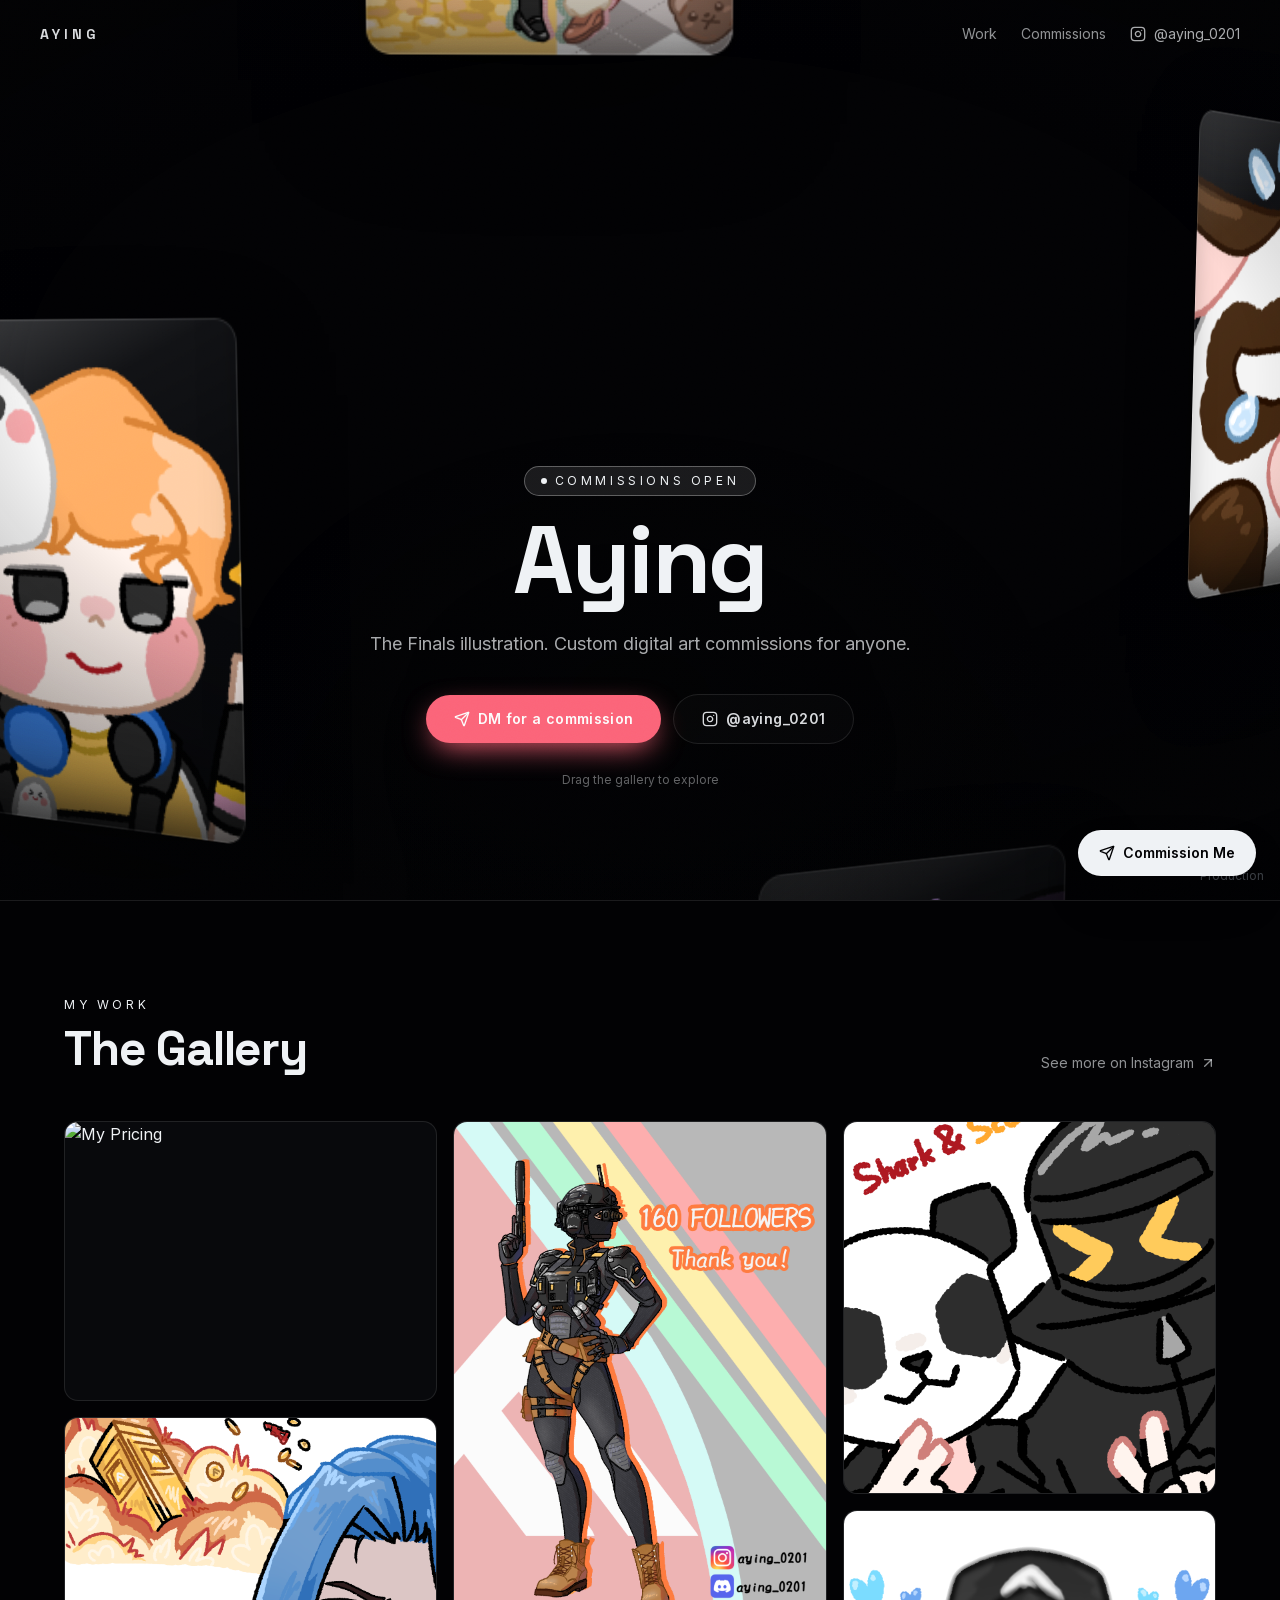
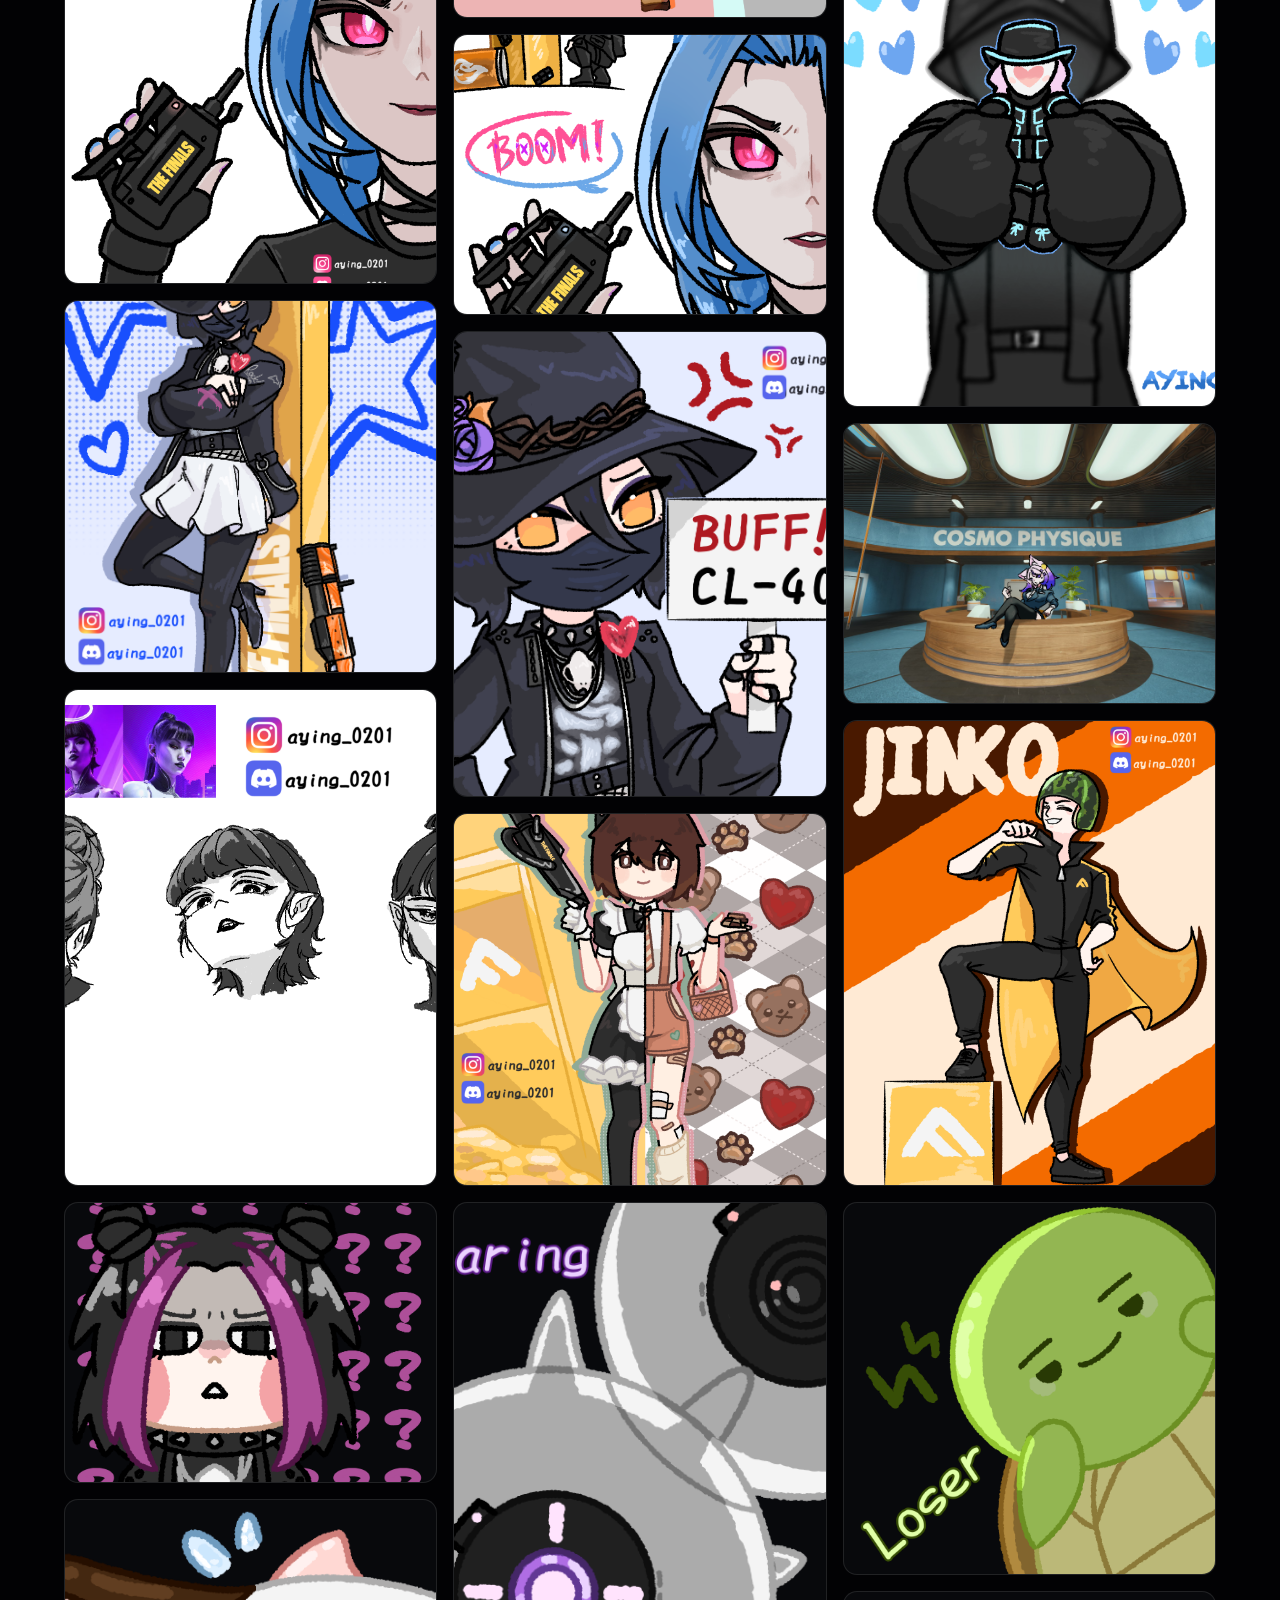
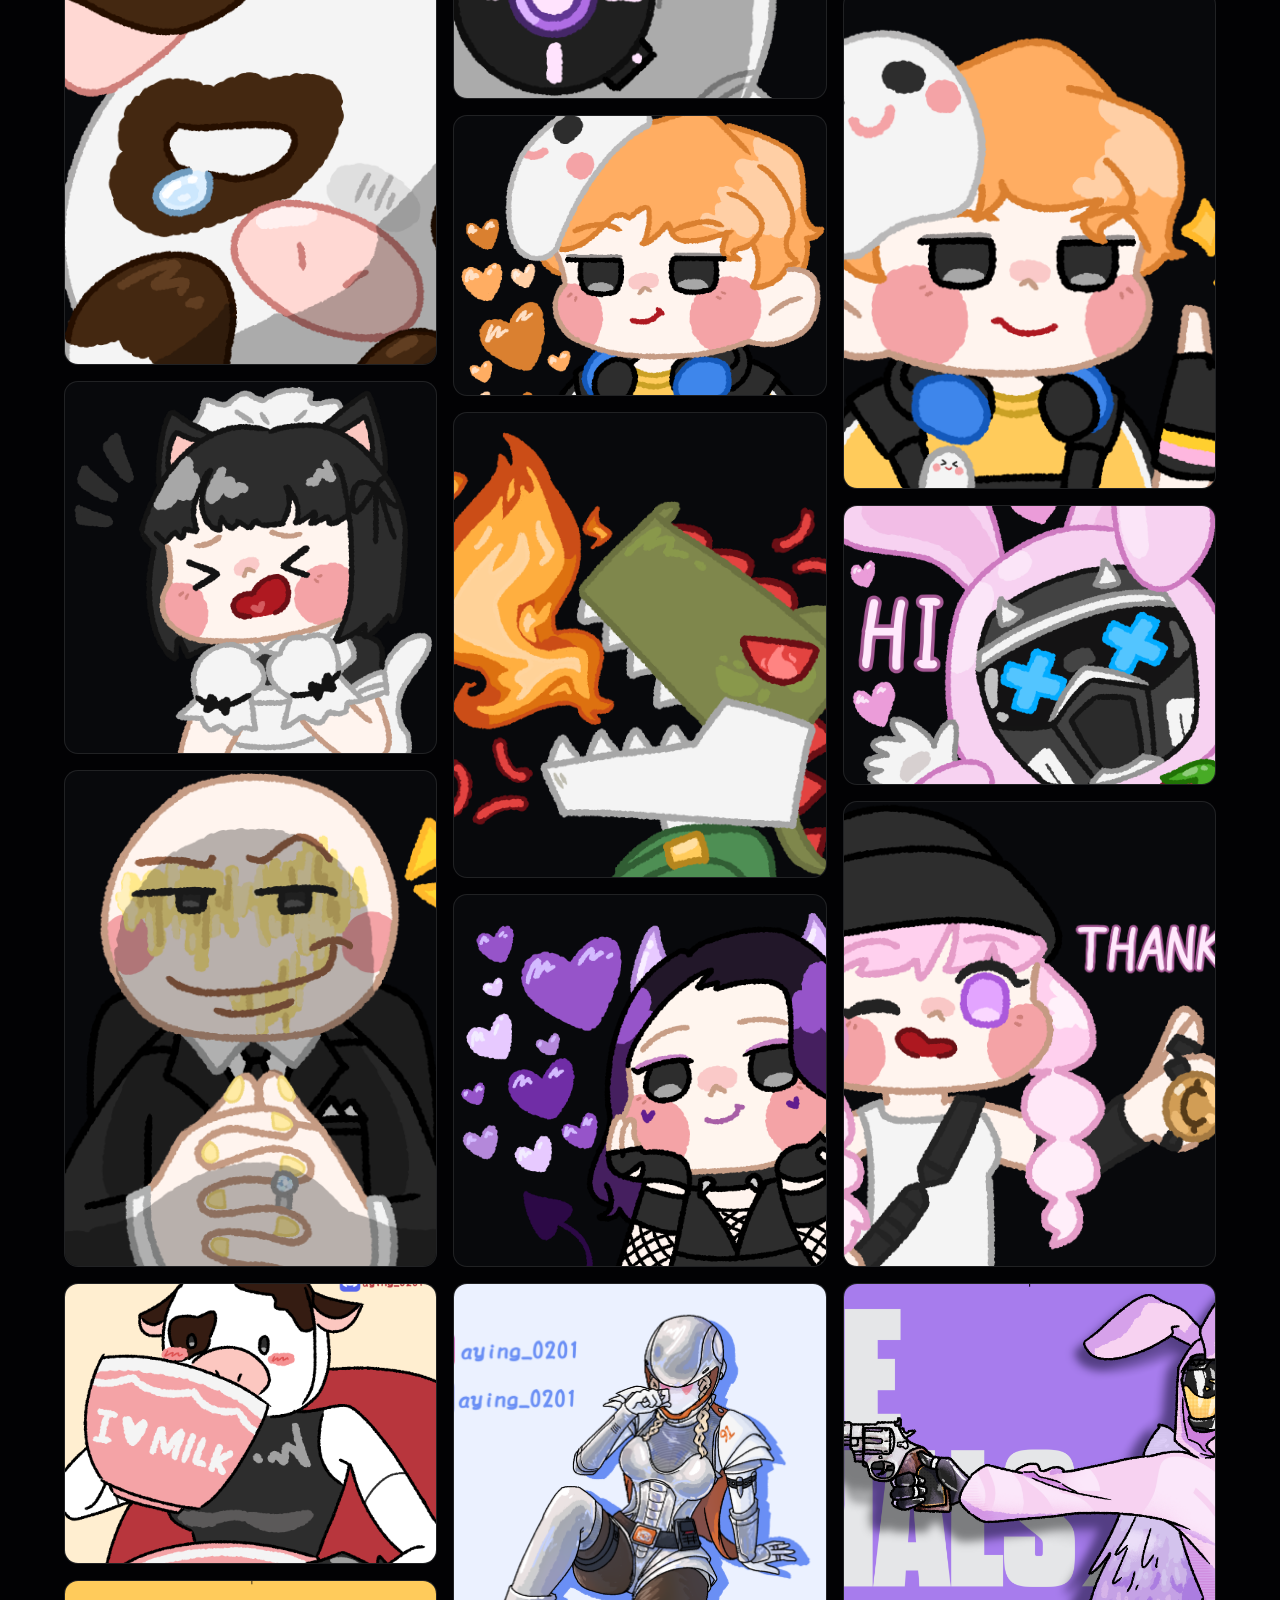
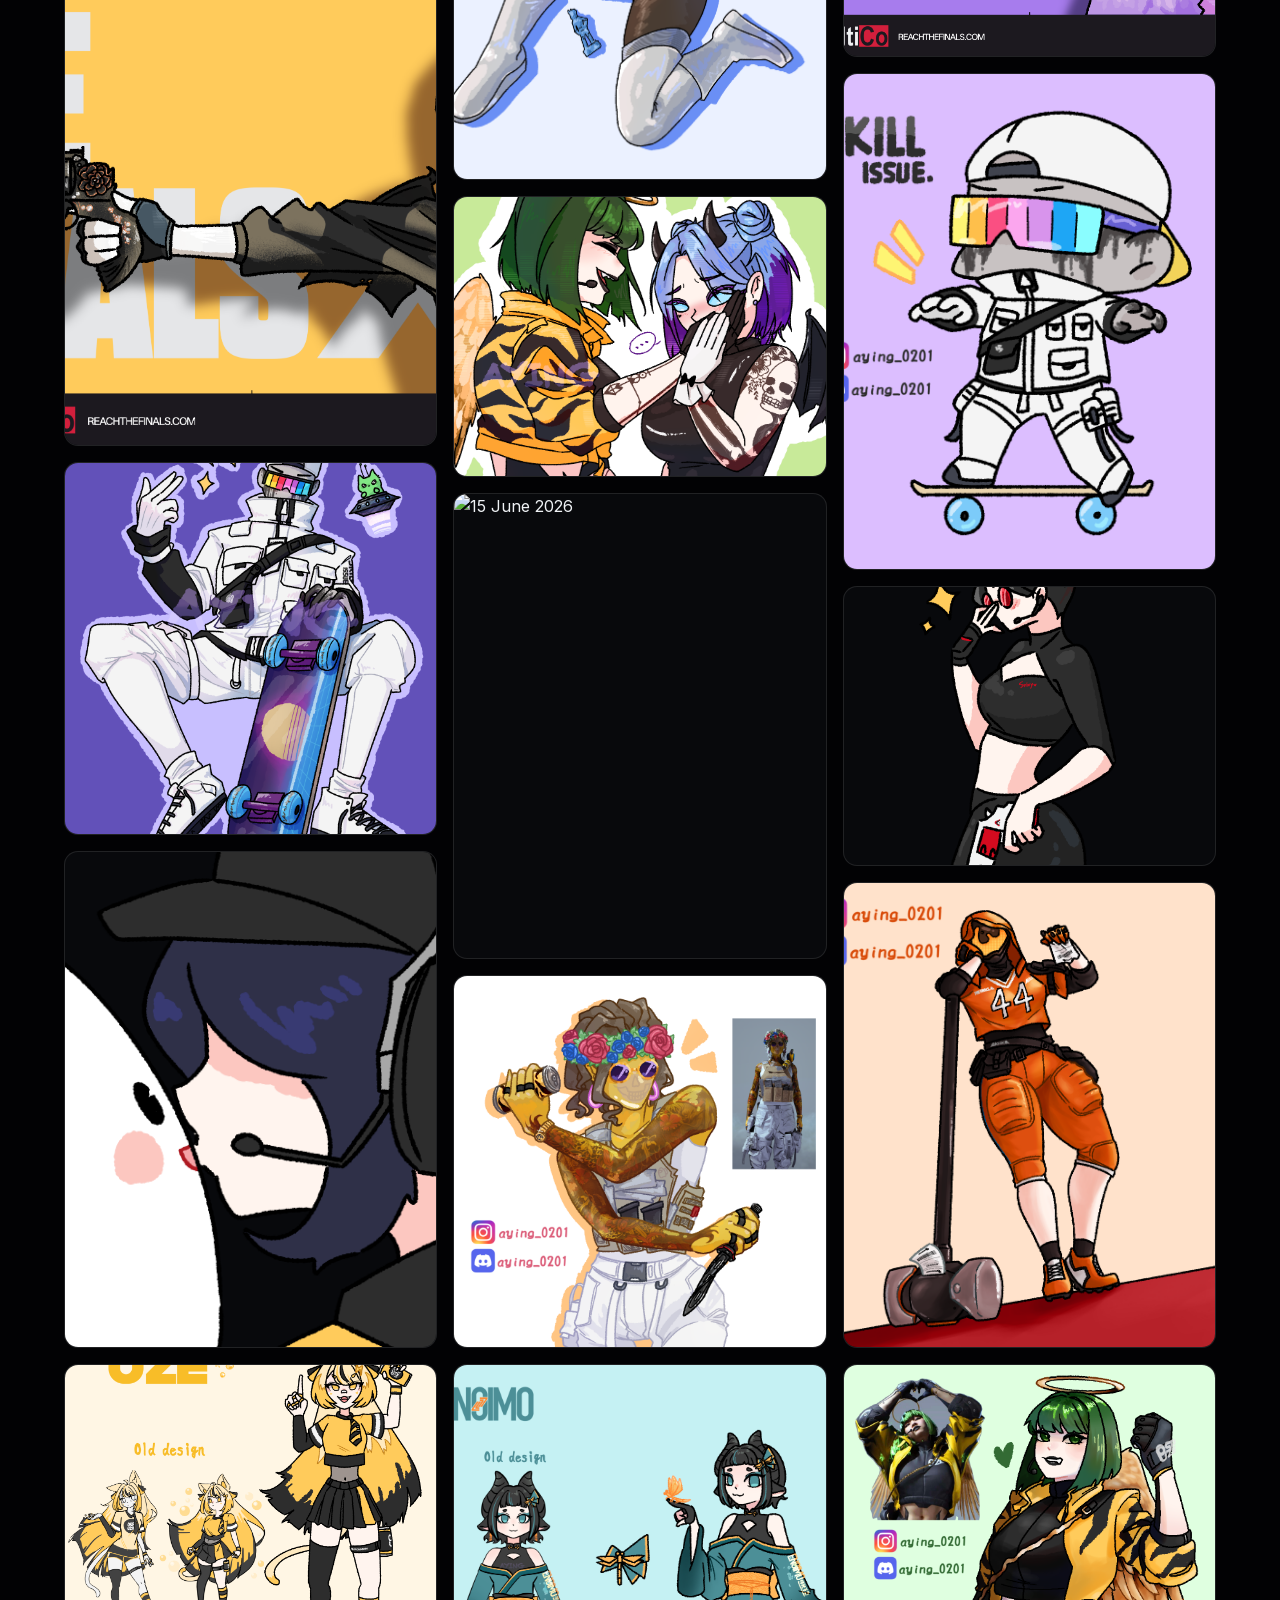
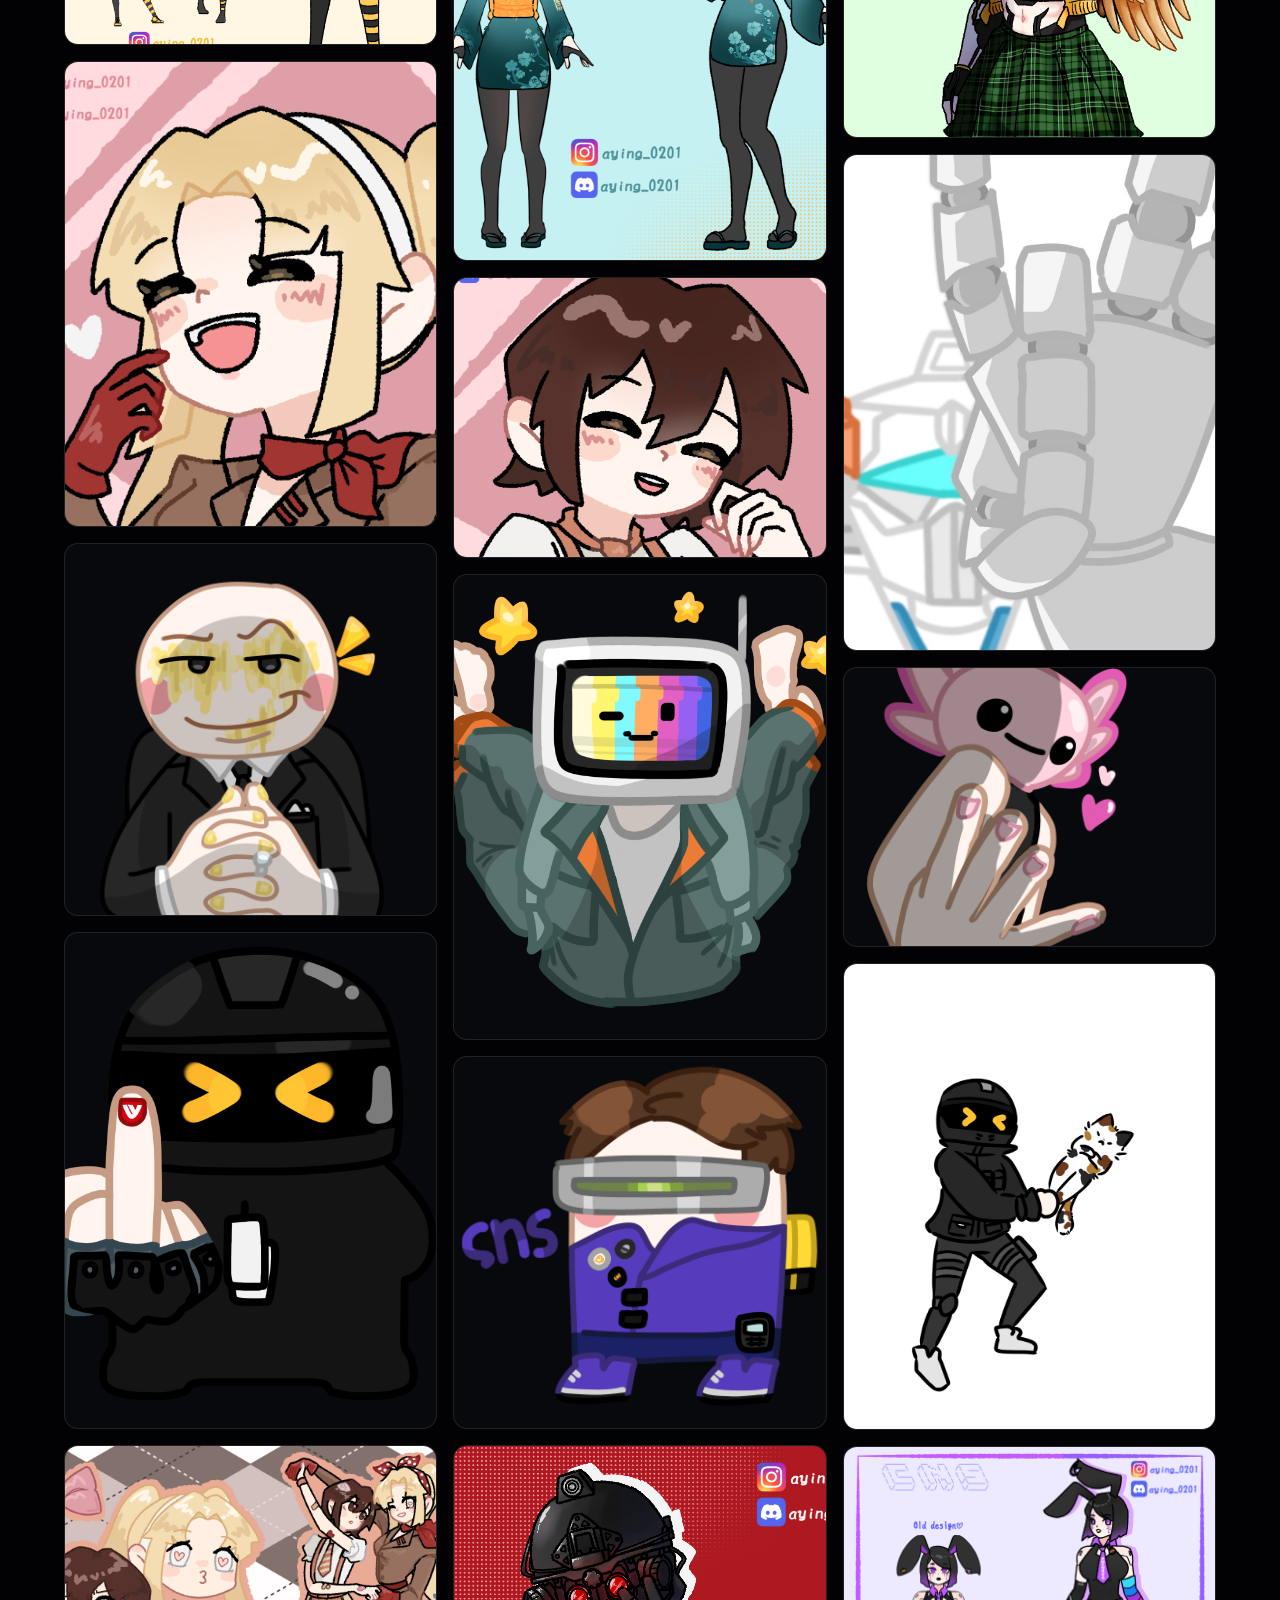
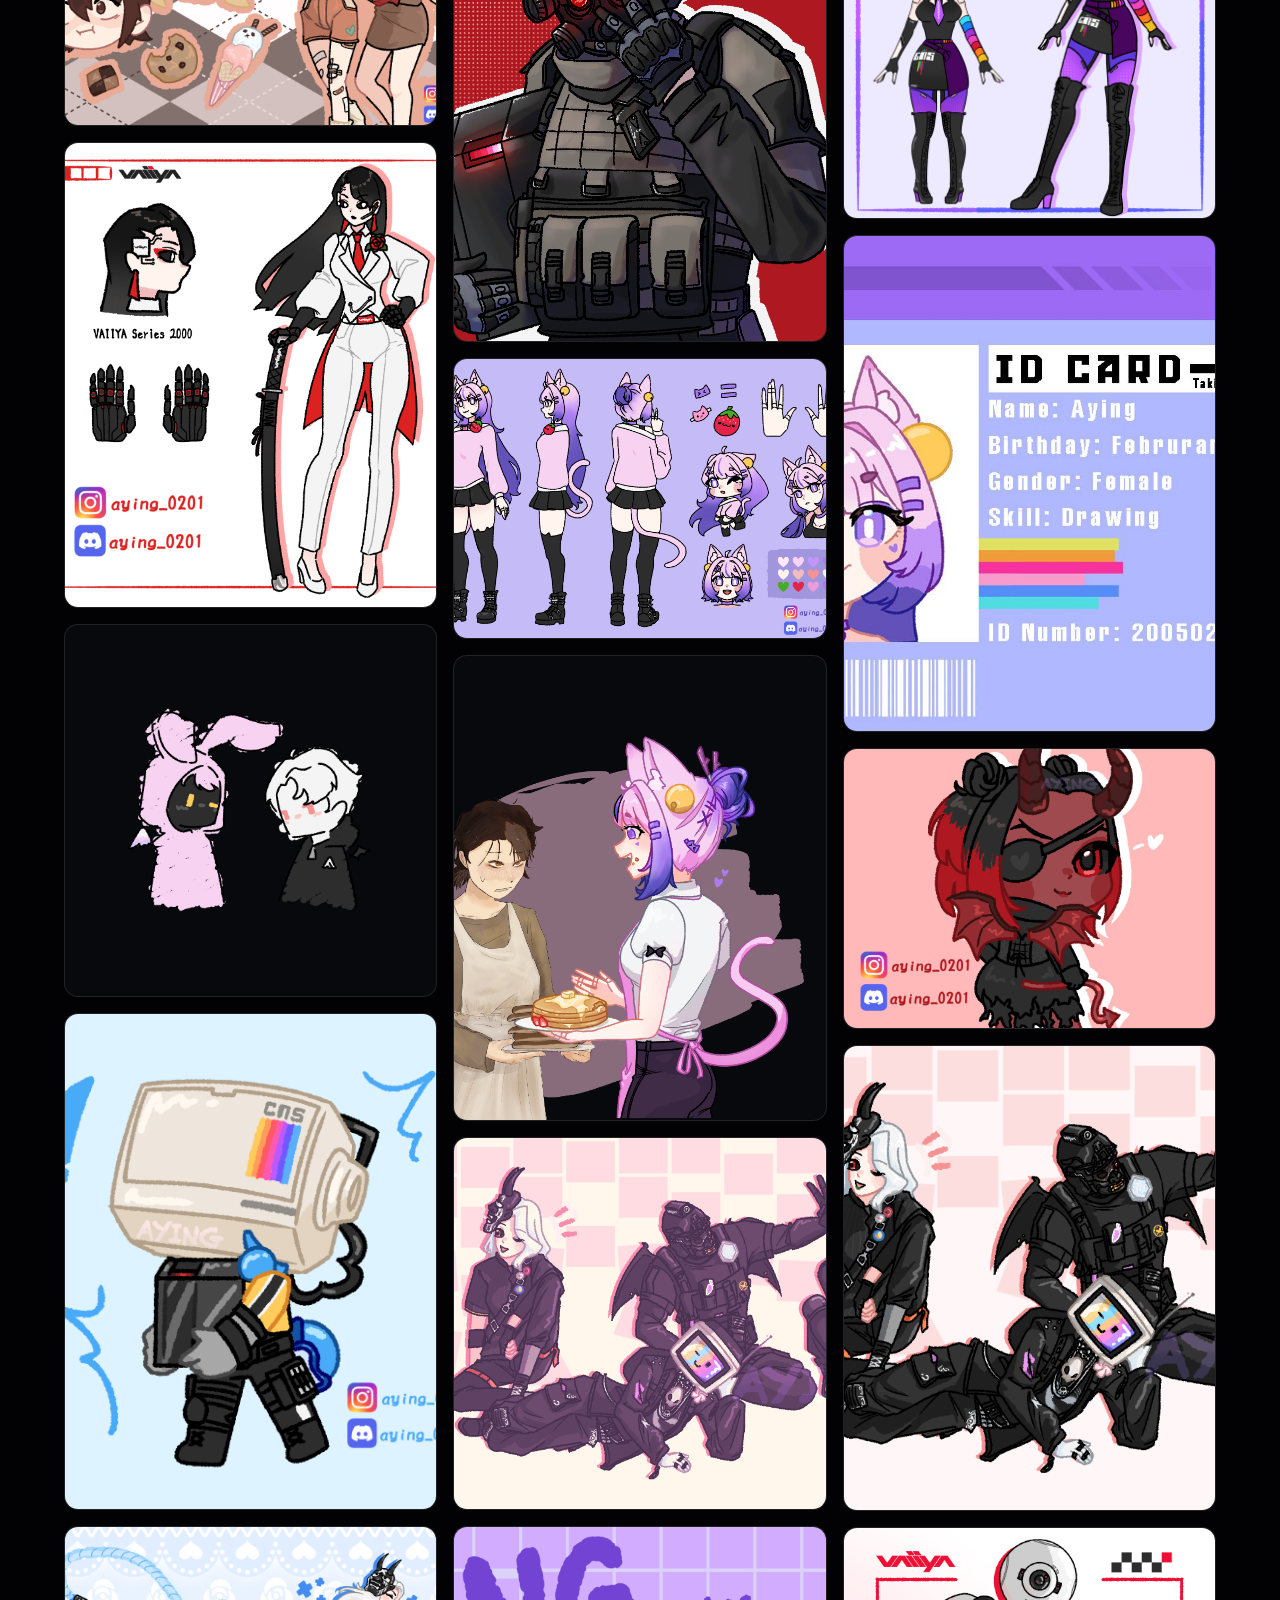
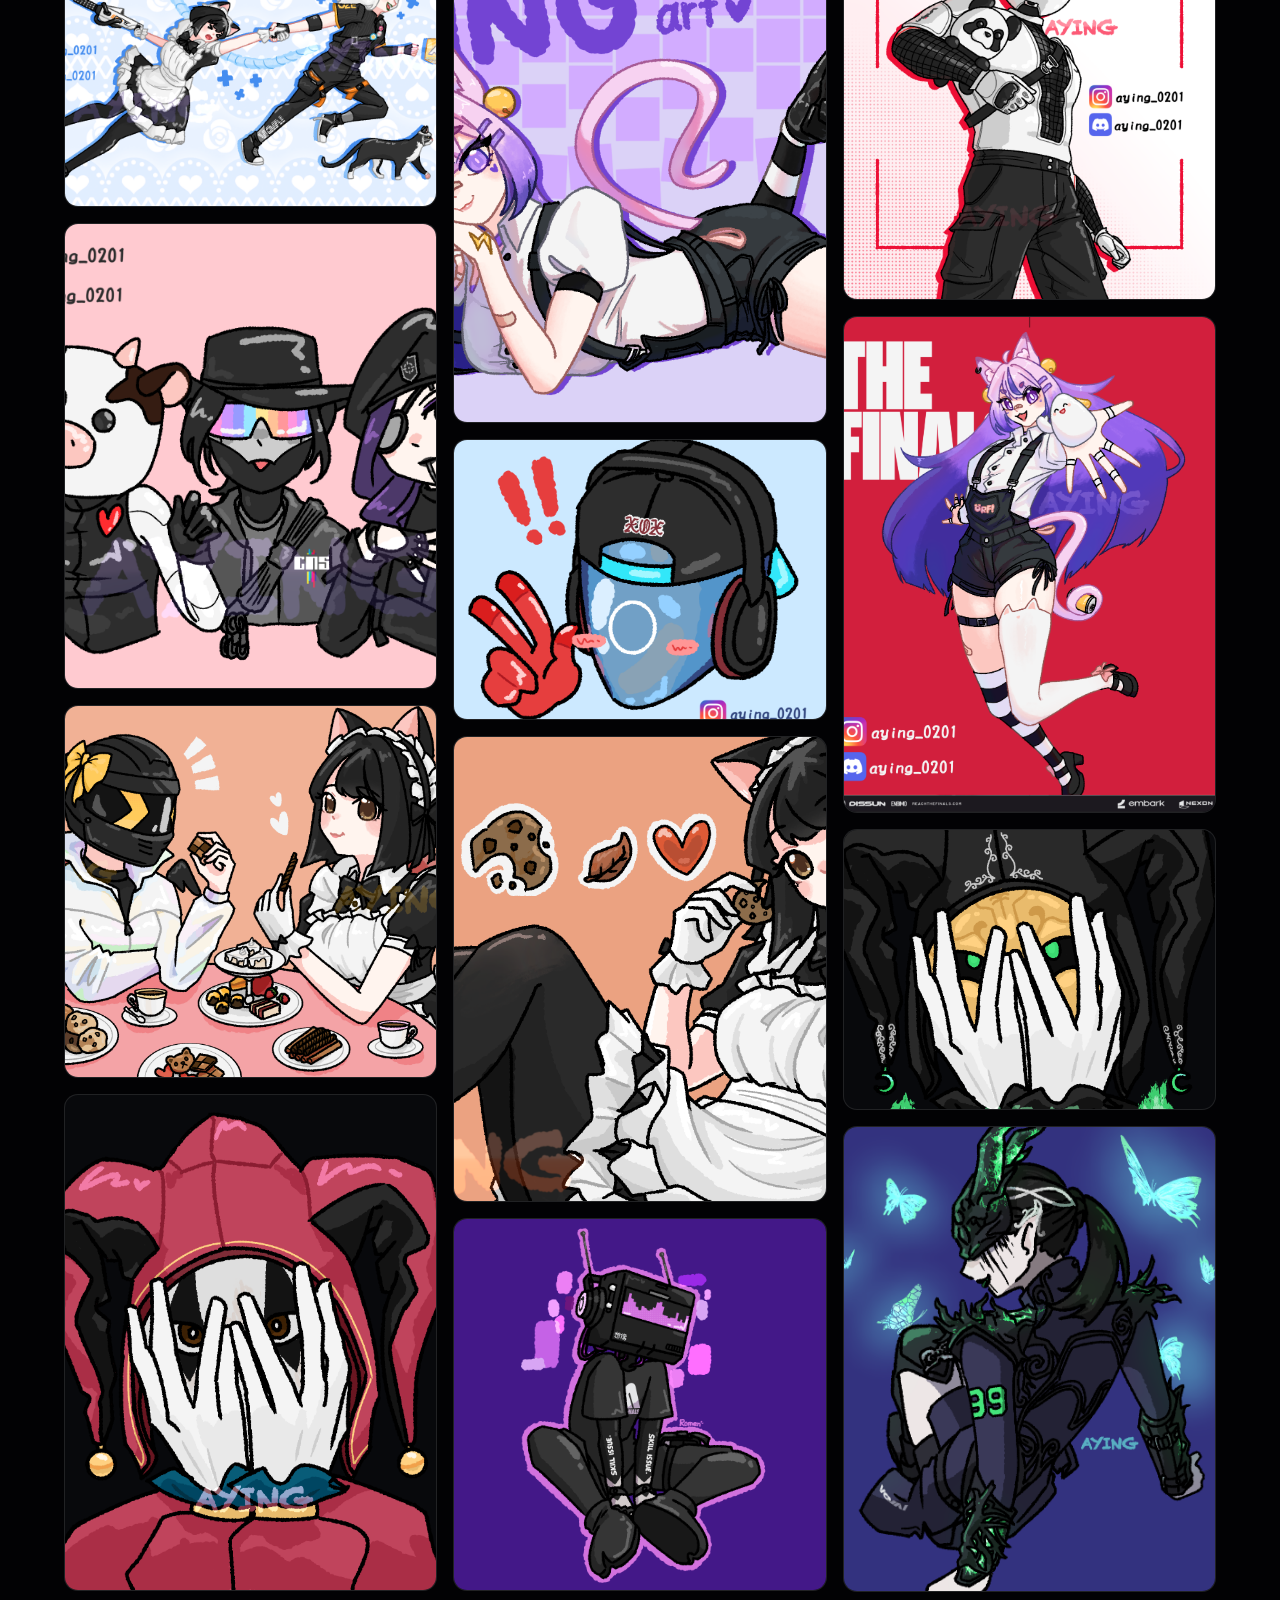
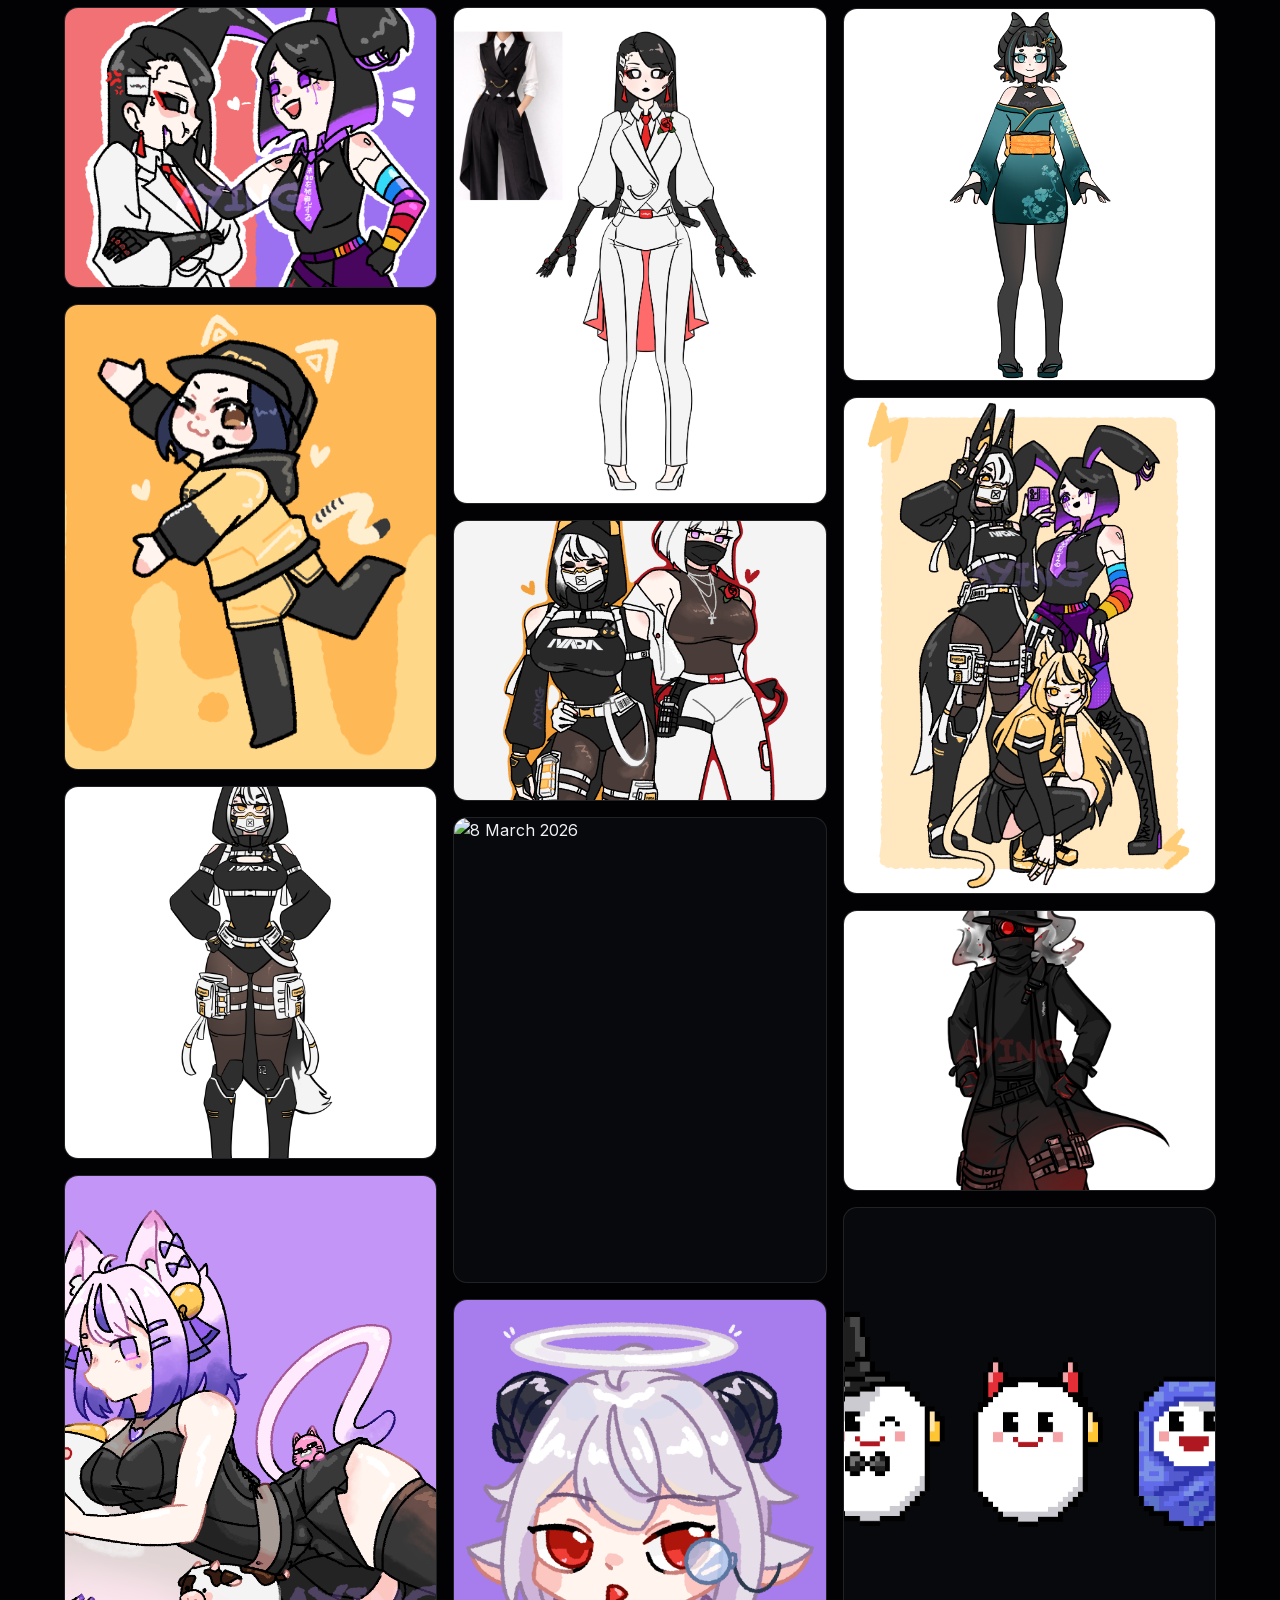
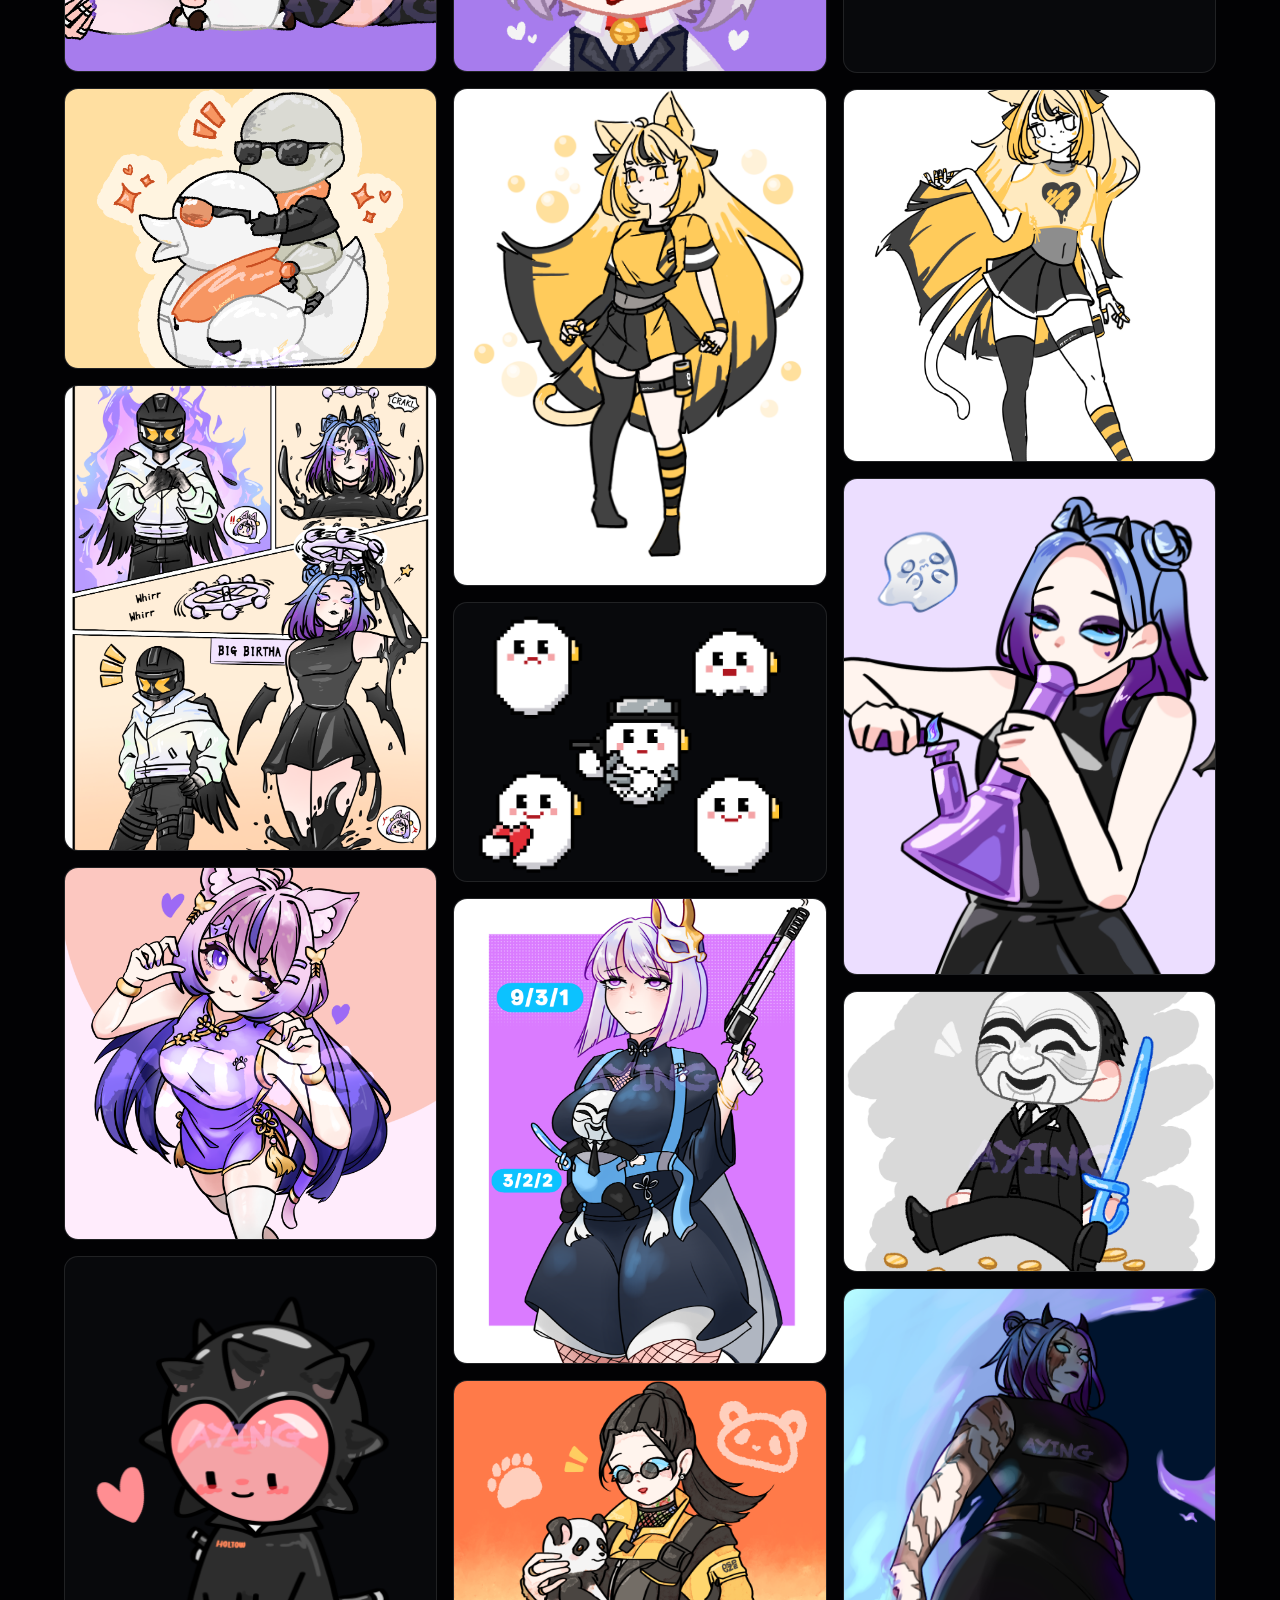
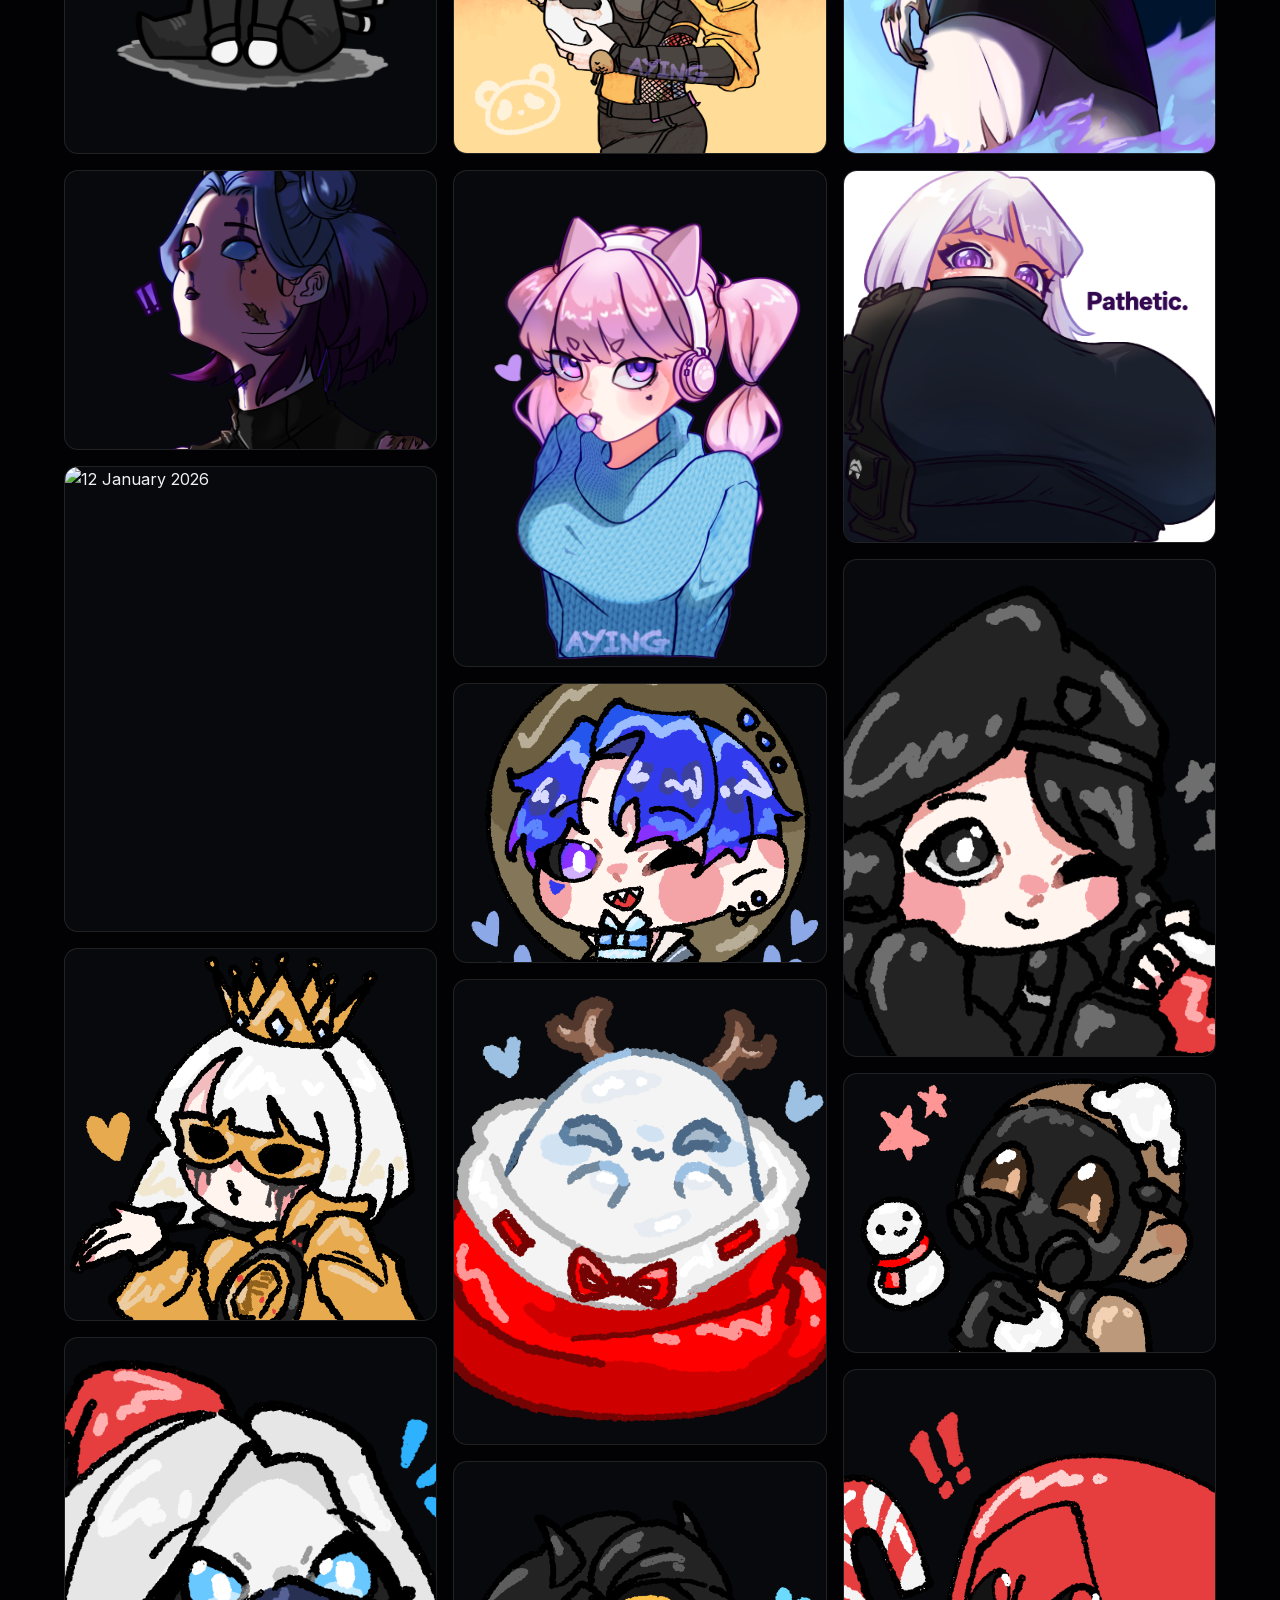
==== index.html @ 41339e3e "removed some art" ====
<!DOCTYPE html><html lang="en" class="dark bg-background space_grotesk_d2a1ec3b-module__cnUgTW__variable inter_c6e48ee1-module__JRO3KW__variable"><head><meta charSet="utf-8"/><meta name="viewport" content="width=device-width, initial-scale=1"/><link rel="preload" href="/_next/static/media/0c89a48fa5027cee-s.p.2cyn07wtgehh0.woff2" as="font" crossorigin="" type="font/woff2"/><link rel="preload" href="/_next/static/media/83afe278b6a6bb3c-s.p.2bn3s6zvc0dyp.woff2" as="font" crossorigin="" type="font/woff2"/><link rel="preload" as="image" href="/art/public/images/discord-art-157.png"/><link rel="preload" as="image" href="/art/public/images/discord-art-156.png"/><link rel="preload" as="image" href="/art/public/images/discord-art-155.png"/><link rel="preload" as="image" href="/art/public/images/discord-art-154.png"/><link rel="preload" as="image" href="/art/public/images/discord-art-153.png"/><link rel="preload" as="image" href="/art/public/images/discord-art-152.png"/><link rel="preload" as="image" href="/art/public/images/discord-art-151.png"/><link rel="preload" as="image" href="/art/public/images/discord-art-150.png"/><link rel="preload" as="image" href="/art/public/images/discord-art-148.png"/><link rel="preload" as="image" href="/art/public/images/discord-art-147.png"/><link rel="stylesheet" href="/_next/static/chunks/3tmy_asxr41d1.css" data-precedence="next"/><link rel="preload" as="script" fetchPriority="low" href="/_next/static/chunks/3l04zcqx63h3y.js"/><script src="/_next/static/chunks/2ok_fay6l9q1p.js" async=""></script><script src="/_next/static/chunks/08ttfj81-47mu.js" async=""></script><script src="/_next/static/chunks/turbopack-33vp347x__vaf.js" async=""></script><script src="/_next/static/chunks/3fntmmi971322.js" async="" crossorigin=""></script><script src="/_next/static/chunks/3q3k34z4ysx5a.js" async="" crossorigin=""></script><link rel="preload" as="image" href="/art/public/images/discord-art-146.png"/><link rel="preload" as="image" href="/art/public/images/discord-art-145.png"/><link rel="preload" as="image" href="/art/public/images/discord-art-144.png"/><link rel="preload" as="image" href="/art/public/images/discord-art-143.png"/><link rel="preload" as="image" href="/art/public/images/discord-art-142.png"/><link rel="preload" as="image" href="/art/public/images/discord-art-141.png"/><link rel="preload" as="image" href="/art/public/images/discord-art-140.png"/><link rel="preload" as="image" href="/art/public/images/discord-art-139.png"/><link rel="preload" as="image" href="/art/public/images/discord-art-138.png"/><link rel="preload" as="image" href="/art/public/images/discord-art-137.png"/><link rel="preload" as="image" href="/art/public/images/discord-art-136.png"/><link rel="preload" as="image" href="/art/public/images/discord-art-135.png"/><link rel="preload" as="image" href="/art/public/images/discord-art-134.png"/><link rel="preload" as="image" href="/art/public/images/discord-art-133.png"/><link rel="preload" as="image" href="/art/public/images/discord-art-131.png"/><link rel="preload" as="image" href="/art/public/images/discord-art-129.png"/><link rel="preload" as="image" href="/art/public/images/discord-art-128.png"/><link rel="preload" as="image" href="/art/public/images/discord-art-126.png"/><link rel="preload" as="image" href="/art/public/images/discord-art-125.png"/><link rel="preload" as="image" href="/art/public/images/discord-art-124.png"/><link rel="preload" as="image" href="/art/public/images/discord-art-082.png"/><link rel="preload" as="image" href="/art/public/images/discord-art-120.png"/><link rel="preload" as="image" href="/art/public/images/discord-art-117.png"/><link rel="preload" as="image" href="/art/public/images/discord-art-114.png"/><link rel="preload" as="image" href="/art/public/images/discord-art-111.png"/><link rel="preload" as="image" href="/art/public/images/discord-art-108.png"/><link rel="preload" as="image" href="/art/public/images/discord-art-104.png"/><link rel="preload" as="image" href="/art/public/images/discord-art-100.png"/><link rel="preload" as="image" href="/art/public/images/discord-art-097.png"/><link rel="preload" as="image" href="/art/public/images/discord-art-091.png"/><link rel="preload" as="image" href="/art/public/images/discord-art-088.png"/><link rel="preload" as="image" href="/art/public/images/discord-art-085.png"/><link rel="preload" as="image" href="/art/public/images/discord-art-081.png"/><link rel="preload" as="image" href="/art/public/images/discord-art-078.png"/><link rel="preload" as="image" href="/art/public/images/discord-art-075.png"/><link rel="preload" as="image" href="/art/public/images/discord-art-071.png"/><link rel="preload" as="image" href="/art/public/images/discord-art-068.png"/><link rel="preload" as="image" href="/art/public/images/discord-art-064.png"/><link rel="preload" as="image" href="/art/public/images/discord-art-061.png"/><link rel="preload" as="image" href="/art/public/images/discord-art-057.png"/><link rel="preload" as="image" href="/art/public/images/discord-art-054.png"/><link rel="preload" as="image" href="/art/public/images/discord-art-050.png"/><link rel="preload" as="image" href="/art/public/images/discord-art-046.png"/><link rel="preload" as="image" href="/art/public/images/discord-art-043.png"/><link rel="preload" as="image" href="/art/public/images/discord-art-040.png"/><link rel="preload" as="image" href="/art/public/images/discord-art-037.png"/><link rel="preload" as="image" href="/art/public/images/discord-art-034.png"/><link rel="preload" as="image" href="/art/public/images/discord-art-031.png"/><link rel="preload" as="image" href="/art/public/images/discord-art-028.png"/><link rel="preload" as="image" href="/art/public/images/discord-art-023.png"/><link rel="preload" as="image" href="/art/public/images/discord-art-019.png"/><link rel="preload" as="image" href="/art/public/images/discord-art-012.png"/><link rel="preload" as="image" href="/art/public/images/discord-art-008.png"/><link rel="preload" as="image" href="/art/public/images/discord-art-003.png"/><link rel="preload" as="image" href="/art/public/images/discord-art-123.png"/><link rel="preload" as="image" href="/art/public/images/discord-art-119.png"/><link rel="preload" as="image" href="/art/public/images/discord-art-116.png"/><link rel="preload" as="image" href="/art/public/images/discord-art-113.png"/><link rel="preload" as="image" href="/art/public/images/discord-art-110.png"/><link rel="preload" as="image" href="/art/public/images/discord-art-106.png"/><link rel="preload" as="image" href="/art/public/images/discord-art-103.png"/><link rel="preload" as="image" href="/art/public/images/discord-art-099.png"/><link rel="preload" as="image" href="/art/public/images/discord-art-094.png"/><link rel="preload" as="image" href="/art/public/images/discord-art-090.png"/><link rel="preload" as="image" href="/art/public/images/discord-art-087.png"/><link rel="preload" as="image" href="/art/public/images/discord-art-084.png"/><link rel="preload" as="image" href="/art/public/images/discord-art-080.png"/><link rel="preload" as="image" href="/art/public/images/discord-art-077.png"/><link rel="preload" as="image" href="/art/public/images/discord-art-074.png"/><link rel="preload" as="image" href="/art/public/images/discord-art-070.png"/><link rel="preload" as="image" href="/art/public/images/discord-art-066.png"/><link rel="preload" as="image" href="/art/public/images/discord-art-063.png"/><link rel="preload" as="image" href="/art/public/images/discord-art-060.png"/><link rel="preload" as="image" href="/art/public/images/discord-art-056.png"/><link rel="preload" as="image" href="/art/public/images/discord-art-053.png"/><link rel="preload" as="image" href="/art/public/images/discord-art-048.png"/><link rel="preload" as="image" href="/art/public/images/discord-art-045.png"/><link rel="preload" as="image" href="/art/public/images/discord-art-042.png"/><link rel="preload" as="image" href="/art/public/images/discord-art-039.png"/><link rel="preload" as="image" href="/art/public/images/discord-art-036.png"/><link rel="preload" as="image" href="/art/public/images/discord-art-033.png"/><link rel="preload" as="image" href="/art/public/images/discord-art-030.png"/><link rel="preload" as="image" href="/art/public/images/discord-art-025.png"/><link rel="preload" as="image" href="/art/public/images/discord-art-021.png"/><link rel="preload" as="image" href="/art/public/images/discord-art-014.png"/><link rel="preload" as="image" href="/art/public/images/discord-art-010.png"/><link rel="preload" as="image" href="/art/public/images/discord-art-005.png"/><link rel="preload" as="image" href="/art/public/images/discord-art-002.png"/><link rel="preload" as="image" href="/art/public/images/discord-art-121.png"/><link rel="preload" as="image" href="/art/public/images/discord-art-118.png"/><link rel="preload" as="image" href="/art/public/images/discord-art-115.png"/><link rel="preload" as="image" href="/art/public/images/discord-art-112.png"/><link rel="preload" as="image" href="/art/public/images/discord-art-109.png"/><link rel="preload" as="image" href="/art/public/images/discord-art-105.png"/><link rel="preload" as="image" href="/art/public/images/discord-art-101.png"/><link rel="preload" as="image" href="/art/public/images/discord-art-098.jpg"/><link rel="preload" as="image" href="/art/public/images/discord-art-092.png"/><link rel="preload" as="image" href="/art/public/images/discord-art-089.png"/><link rel="preload" as="image" href="/art/public/images/discord-art-086.png"/><link rel="preload" as="image" href="/art/public/images/discord-art-083.png"/><link rel="preload" as="image" href="/art/public/images/discord-art-079.png"/><link rel="preload" as="image" href="/art/public/images/discord-art-076.png"/><link rel="preload" as="image" href="/art/public/images/discord-art-072.png"/><link rel="preload" as="image" href="/art/public/images/discord-art-069.png"/><link rel="preload" as="image" href="/art/public/images/discord-art-065.png"/><link rel="preload" as="image" href="/art/public/images/discord-art-062.png"/><link rel="preload" as="image" href="/art/public/images/discord-art-059.png"/><link rel="preload" as="image" href="/art/public/images/discord-art-055.png"/><link rel="preload" as="image" href="/art/public/images/discord-art-051.png"/><link rel="preload" as="image" href="/art/public/images/discord-art-047.png"/><link rel="preload" as="image" href="/art/public/images/discord-art-044.png"/><link rel="preload" as="image" href="/art/public/images/discord-art-041.png"/><link rel="preload" as="image" href="/art/public/images/discord-art-038.png"/><link rel="preload" as="image" href="/art/public/images/discord-art-035.png"/><link rel="preload" as="image" href="/art/public/images/discord-art-032.png"/><link rel="preload" as="image" href="/art/public/images/discord-art-029.png"/><link rel="preload" as="image" href="/art/public/images/discord-art-024.png"/><link rel="preload" as="image" href="/art/public/images/discord-art-020.png"/><link rel="preload" as="image" href="/art/public/images/discord-art-013.png"/><link rel="preload" as="image" href="/art/public/images/discord-art-009.png"/><link rel="preload" as="image" href="/art/public/images/discord-art-004.png"/><link rel="preload" as="image" href="/art/public/images/discord-art-001.png"/><meta name="theme-color" content="#050507"/><meta name="color-scheme" content="dark"/><title>Aying — The Finals Illustration</title><meta name="description" content="Aying: The Finals illustration. Custom digital art commissions for anyone. Commissions open — DM on Instagram."/><meta name="next-size-adjust" content=""/><script src="/_next/static/chunks/0cz1d0mv5g_q7.js" noModule=""></script></head><body class="font-sans antialiased"><div hidden=""><!--$--><!--/$--></div><main class="relative min-h-dvh bg-background text-foreground"><section class="grain relative flex min-h-dvh flex-col overflow-hidden"><div class="helix-scene helix-fade-in absolute inset-0 cursor-grab touch-none select-none active:cursor-grabbing" aria-hidden="true"><div class="helix-camera"><div class="helix-stage"><div class="helix-card"><img src="/art/public/images/discord-art-157.png" alt="" class="h-full w-full object-cover" draggable="false"/><span class="helix-card-sheen" aria-hidden="true"></span></div><div class="helix-card"><img src="/art/public/images/discord-art-156.png" alt="" class="h-full w-full object-cover" draggable="false"/><span class="helix-card-sheen" aria-hidden="true"></span></div><div class="helix-card"><img src="/art/public/images/discord-art-155.png" alt="" class="h-full w-full object-cover" draggable="false"/><span class="helix-card-sheen" aria-hidden="true"></span></div><div class="helix-card"><img src="/art/public/images/discord-art-154.png" alt="" class="h-full w-full object-cover" draggable="false"/><span class="helix-card-sheen" aria-hidden="true"></span></div><div class="helix-card"><img src="/art/public/images/discord-art-153.png" alt="" class="h-full w-full object-cover" draggable="false"/><span class="helix-card-sheen" aria-hidden="true"></span></div><div class="helix-card"><img src="/art/public/images/discord-art-152.png" alt="" class="h-full w-full object-cover" draggable="false"/><span class="helix-card-sheen" aria-hidden="true"></span></div><div class="helix-card"><img src="/art/public/images/discord-art-151.png" alt="" class="h-full w-full object-cover" draggable="false"/><span class="helix-card-sheen" aria-hidden="true"></span></div><div class="helix-card"><img src="/art/public/images/discord-art-150.png" alt="" class="h-full w-full object-cover" draggable="false"/><span class="helix-card-sheen" aria-hidden="true"></span></div><div class="helix-card"><img src="/art/public/images/discord-art-148.png" alt="" class="h-full w-full object-cover" draggable="false"/><span class="helix-card-sheen" aria-hidden="true"></span></div><div class="helix-card"><img src="/art/public/images/discord-art-147.png" alt="" class="h-full w-full object-cover" draggable="false"/><span class="helix-card-sheen" aria-hidden="true"></span></div><div class="helix-card"><img src="/art/public/images/discord-art-146.png" alt="" class="h-full w-full object-cover" draggable="false"/><span class="helix-card-sheen" aria-hidden="true"></span></div><div class="helix-card"><img src="/art/public/images/discord-art-145.png" alt="" class="h-full w-full object-cover" draggable="false"/><span class="helix-card-sheen" aria-hidden="true"></span></div><div class="helix-card"><img src="/art/public/images/discord-art-144.png" alt="" class="h-full w-full object-cover" draggable="false"/><span class="helix-card-sheen" aria-hidden="true"></span></div><div class="helix-card"><img src="/art/public/images/discord-art-143.png" alt="" class="h-full w-full object-cover" draggable="false"/><span class="helix-card-sheen" aria-hidden="true"></span></div><div class="helix-card"><img src="/art/public/images/discord-art-142.png" alt="" class="h-full w-full object-cover" draggable="false"/><span class="helix-card-sheen" aria-hidden="true"></span></div><div class="helix-card"><img src="/art/public/images/discord-art-141.png" alt="" class="h-full w-full object-cover" draggable="false"/><span class="helix-card-sheen" aria-hidden="true"></span></div><div class="helix-card"><img src="/art/public/images/discord-art-140.png" alt="" class="h-full w-full object-cover" draggable="false"/><span class="helix-card-sheen" aria-hidden="true"></span></div><div class="helix-card"><img src="/art/public/images/discord-art-139.png" alt="" class="h-full w-full object-cover" draggable="false"/><span class="helix-card-sheen" aria-hidden="true"></span></div><div class="helix-card"><img src="/art/public/images/discord-art-138.png" alt="" class="h-full w-full object-cover" draggable="false"/><span class="helix-card-sheen" aria-hidden="true"></span></div><div class="helix-card"><img src="/art/public/images/discord-art-137.png" alt="" class="h-full w-full object-cover" draggable="false"/><span class="helix-card-sheen" aria-hidden="true"></span></div><div class="helix-card"><img src="/art/public/images/discord-art-136.png" alt="" class="h-full w-full object-cover" draggable="false"/><span class="helix-card-sheen" aria-hidden="true"></span></div><div class="helix-card"><img src="/art/public/images/discord-art-135.png" alt="" class="h-full w-full object-cover" draggable="false"/><span class="helix-card-sheen" aria-hidden="true"></span></div><div class="helix-card"><img src="/art/public/images/discord-art-134.png" alt="" class="h-full w-full object-cover" draggable="false"/><span class="helix-card-sheen" aria-hidden="true"></span></div><div class="helix-card"><img src="/art/public/images/discord-art-133.png" alt="" class="h-full w-full object-cover" draggable="false"/><span class="helix-card-sheen" aria-hidden="true"></span></div><div class="helix-card"><img src="/art/public/images/discord-art-131.png" alt="" class="h-full w-full object-cover" draggable="false"/><span class="helix-card-sheen" aria-hidden="true"></span></div><div class="helix-card"><img src="/art/public/images/discord-art-129.png" alt="" class="h-full w-full object-cover" draggable="false"/><span class="helix-card-sheen" aria-hidden="true"></span></div><div class="helix-card"><img src="/art/public/images/discord-art-128.png" alt="" class="h-full w-full object-cover" draggable="false"/><span class="helix-card-sheen" aria-hidden="true"></span></div><div class="helix-card"><img src="/art/public/images/discord-art-126.png" alt="" class="h-full w-full object-cover" draggable="false"/><span class="helix-card-sheen" aria-hidden="true"></span></div><div class="helix-card"><img src="/art/public/images/discord-art-125.png" alt="" class="h-full w-full object-cover" draggable="false"/><span class="helix-card-sheen" aria-hidden="true"></span></div><div class="helix-card"><img src="/art/public/images/discord-art-124.png" alt="" class="h-full w-full object-cover" draggable="false"/><span class="helix-card-sheen" aria-hidden="true"></span></div></div></div></div><div class="pointer-events-none absolute inset-0 z-[1100]" style="background:radial-gradient(120% 90% at 50% 42%, transparent 0%, transparent 40%, oklch(0.09 0.006 265 / 0.55) 70%, oklch(0.09 0.006 265 / 0.96) 100%)" aria-hidden="true"></div><header class="relative z-[1200] flex items-center justify-between px-6 py-6 md:px-10"><span class="font-display text-sm font-bold uppercase tracking-[0.28em] text-foreground/90">Aying</span><nav class="flex items-center gap-6 text-sm"><a href="#work" class="hidden text-foreground/60 transition-colors hover:text-foreground sm:inline">Work</a><a href="#commissions" class="hidden text-foreground/60 transition-colors hover:text-foreground sm:inline">Commissions</a><a href="https://instagram.com/aying_0201" target="_blank" rel="noopener noreferrer" class="inline-flex items-center gap-2 text-foreground/70 transition-colors hover:text-foreground"><svg viewBox="0 0 24 24" fill="none" stroke="currentColor" stroke-width="2" stroke-linecap="round" stroke-linejoin="round" class="h-4 w-4" aria-hidden="true"><rect width="20" height="20" x="2" y="2" rx="5" ry="5"></rect><path d="M16 11.37A4 4 0 1 1 12.63 8 4 4 0 0 1 16 11.37z"></path><line x1="17.5" x2="17.51" y1="6.5" y2="6.5"></line></svg><span class="hidden sm:inline">@<!-- -->aying_0201</span></a></nav></header><div class="pointer-events-none relative z-[1200] mt-auto flex flex-col items-center px-6 pb-20 text-center md:pb-28"><div class="pointer-events-none absolute left-1/2 top-1/2 -z-10 h-[150%] w-[150%] max-w-4xl -translate-x-1/2 -translate-y-1/2" style="background:radial-gradient(58% 52% at 50% 52%, oklch(0.09 0.006 265 / 0.86) 0%, oklch(0.09 0.006 265 / 0.5) 46%, transparent 78%)" aria-hidden="true"></div><p class="rise-in pointer-events-auto mb-5 inline-flex items-center gap-2 rounded-full border border-accent-foreground/30 bg-foreground/10 px-4 py-1.5 text-xs uppercase tracking-[0.3em]" style="animation-delay:120ms"><span class="h-1.5 w-1.5 rounded-full bg-foreground" aria-hidden="true"></span>Commissions open</p><h1 class="rise-in font-display text-6xl font-bold leading-[0.92] tracking-tight text-balance sm:text-7xl md:text-8xl" style="animation-delay:220ms">Aying</h1><p class="rise-in mt-6 max-w-xl text-pretty text-base leading-relaxed text-foreground/70 md:text-lg" style="animation-delay:340ms">The Finals illustration. Custom digital art commissions for anyone.</p><div class="rise-in" style="animation-delay:460ms"><div class="flex flex-col items-center gap-3 sm:flex-row pointer-events-auto mt-9"><a href="https://ig.me/m/aying_0201" target="_blank" rel="noopener noreferrer" class="group inline-flex w-full items-center justify-center gap-2 rounded-full bg-accent px-7 py-3.5 text-sm font-semibold tracking-wide text-accent-foreground shadow-[0_10px_30px_-8px_var(--accent)] transition-all duration-200 hover:-translate-y-0.5 hover:shadow-[0_16px_40px_-8px_var(--accent)] focus-visible:outline-none focus-visible:ring-2 focus-visible:ring-accent focus-visible:ring-offset-2 focus-visible:ring-offset-background sm:w-auto"><svg xmlns="http://www.w3.org/2000/svg" width="24" height="24" viewBox="0 0 24 24" fill="none" stroke="currentColor" stroke-width="2" stroke-linecap="round" stroke-linejoin="round" class="lucide lucide-send h-4 w-4 transition-transform duration-200 group-hover:translate-x-0.5 group-hover:-rotate-12" aria-hidden="true"><path d="M14.536 21.686a.5.5 0 0 0 .937-.024l6.5-19a.496.496 0 0 0-.635-.635l-19 6.5a.5.5 0 0 0-.024.937l7.93 3.18a2 2 0 0 1 1.112 1.11z"></path><path d="m21.854 2.147-10.94 10.939"></path></svg>DM for a commission</a><a href="https://instagram.com/aying_0201" target="_blank" rel="noopener noreferrer" class="inline-flex w-full items-center justify-center gap-2 rounded-full border border-border bg-foreground/[0.02] px-7 py-3.5 text-sm font-semibold tracking-wide text-foreground/90 backdrop-blur-sm transition-colors duration-200 hover:border-foreground/40 hover:bg-foreground/[0.06] hover:text-foreground focus-visible:outline-none focus-visible:ring-2 focus-visible:ring-foreground/40 sm:w-auto"><svg viewBox="0 0 24 24" fill="none" stroke="currentColor" stroke-width="2" stroke-linecap="round" stroke-linejoin="round" class="h-4 w-4" aria-hidden="true"><rect width="20" height="20" x="2" y="2" rx="5" ry="5"></rect><path d="M16 11.37A4 4 0 1 1 12.63 8 4 4 0 0 1 16 11.37z"></path><line x1="17.5" x2="17.51" y1="6.5" y2="6.5"></line></svg>@<!-- -->aying_0201</a></div></div><p class="rise-in mt-7 text-xs text-foreground/40" style="animation-delay:580ms">Drag the gallery to explore</p></div></section><section id="work" class="relative z-[1200] border-t border-border bg-background px-6 py-24 md:px-10"><div class="mx-auto max-w-6xl"><div class="mb-12 flex flex-wrap items-end justify-between gap-4"><div><p class="mb-3 text-xs uppercase tracking-[0.3em] text-foreground">My work</p><h2 class="font-display text-3xl font-bold tracking-tight text-balance md:text-5xl">The Gallery</h2></div><a href="https://instagram.com/aying_0201" target="_blank" rel="noopener noreferrer" class="inline-flex items-center gap-1.5 text-sm text-foreground/60 transition-colors hover:text-foreground">See more on Instagram<svg xmlns="http://www.w3.org/2000/svg" width="24" height="24" viewBox="0 0 24 24" fill="none" stroke="currentColor" stroke-width="2" stroke-linecap="round" stroke-linejoin="round" class="lucide lucide-arrow-up-right h-4 w-4" aria-hidden="true"><path d="M7 7h10v10"></path><path d="M7 17 17 7"></path></svg></a></div><div class="grid grid-cols-1 md:grid-cols-3 gap-4"><div class="flex flex-col gap-4"><a href="/art/public/images/discord-art-082.png" class="group relative block overflow-hidden rounded-xl border border-border bg-card"><img src="/art/public/images/discord-art-082.png" alt="My Pricing" class="w-full aspect-[4/3] object-cover transition-transform duration-500 ease-out group-hover:scale-[1.04]"/><div class="absolute inset-0 bg-gradient-to-t from-background/85 via-background/10 to-transparent opacity-0 transition-opacity duration-300 group-hover:opacity-100"></div><div class="absolute inset-x-0 bottom-0 flex translate-y-2 items-center justify-between p-4 opacity-0 transition-all duration-300 group-hover:translate-y-0 group-hover:opacity-100"><span class="font-display text-sm font-semibold text-foreground">My Pricing</span><svg xmlns="http://www.w3.org/2000/svg" width="24" height="24" viewBox="0 0 24 24" fill="none" stroke="currentColor" stroke-width="2" stroke-linecap="round" stroke-linejoin="round" class="lucide lucide-arrow-up-right h-3.5 w-3.5" aria-hidden="true"><path d="M7 7h10v10"></path><path d="M7 17 17 7"></path></svg></div></a><a href="/art/public/images/discord-art-155.png" class="group relative block overflow-hidden rounded-xl border border-border bg-card"><img src="/art/public/images/discord-art-155.png" alt="28 July 2026" class="w-full aspect-[4/5] object-cover transition-transform duration-500 ease-out group-hover:scale-[1.04]"/><div class="absolute inset-0 bg-gradient-to-t from-background/85 via-background/10 to-transparent opacity-0 transition-opacity duration-300 group-hover:opacity-100"></div><div class="absolute inset-x-0 bottom-0 flex translate-y-2 items-center justify-between p-4 opacity-0 transition-all duration-300 group-hover:translate-y-0 group-hover:opacity-100"><span class="font-display text-sm font-semibold text-foreground">28 July 2026</span><svg xmlns="http://www.w3.org/2000/svg" width="24" height="24" viewBox="0 0 24 24" fill="none" stroke="currentColor" stroke-width="2" stroke-linecap="round" stroke-linejoin="round" class="lucide lucide-arrow-up-right h-3.5 w-3.5" aria-hidden="true"><path d="M7 7h10v10"></path><path d="M7 17 17 7"></path></svg></div></a><a href="/art/public/images/discord-art-152.png" class="group relative block overflow-hidden rounded-xl border border-border bg-card"><img src="/art/public/images/discord-art-152.png" alt="24 July 2026" class="w-full aspect-square object-cover transition-transform duration-500 ease-out group-hover:scale-[1.04]"/><div class="absolute inset-0 bg-gradient-to-t from-background/85 via-background/10 to-transparent opacity-0 transition-opacity duration-300 group-hover:opacity-100"></div><div class="absolute inset-x-0 bottom-0 flex translate-y-2 items-center justify-between p-4 opacity-0 transition-all duration-300 group-hover:translate-y-0 group-hover:opacity-100"><span class="font-display text-sm font-semibold text-foreground">24 July 2026</span><svg xmlns="http://www.w3.org/2000/svg" width="24" height="24" viewBox="0 0 24 24" fill="none" stroke="currentColor" stroke-width="2" stroke-linecap="round" stroke-linejoin="round" class="lucide lucide-arrow-up-right h-3.5 w-3.5" aria-hidden="true"><path d="M7 7h10v10"></path><path d="M7 17 17 7"></path></svg></div></a><a href="/art/public/images/discord-art-148.png" class="group relative block overflow-hidden rounded-xl border border-border bg-card"><img src="/art/public/images/discord-art-148.png" alt="20 July 2026" class="w-full aspect-[3/4] object-cover transition-transform duration-500 ease-out group-hover:scale-[1.04]"/><div class="absolute inset-0 bg-gradient-to-t from-background/85 via-background/10 to-transparent opacity-0 transition-opacity duration-300 group-hover:opacity-100"></div><div class="absolute inset-x-0 bottom-0 flex translate-y-2 items-center justify-between p-4 opacity-0 transition-all duration-300 group-hover:translate-y-0 group-hover:opacity-100"><span class="font-display text-sm font-semibold text-foreground">20 July 2026</span><svg xmlns="http://www.w3.org/2000/svg" width="24" height="24" viewBox="0 0 24 24" fill="none" stroke="currentColor" stroke-width="2" stroke-linecap="round" stroke-linejoin="round" class="lucide lucide-arrow-up-right h-3.5 w-3.5" aria-hidden="true"><path d="M7 7h10v10"></path><path d="M7 17 17 7"></path></svg></div></a><a href="/art/public/images/discord-art-145.png" class="group relative block overflow-hidden rounded-xl border border-border bg-card"><img src="/art/public/images/discord-art-145.png" alt="17 July 2026" class="w-full aspect-[4/3] object-cover transition-transform duration-500 ease-out group-hover:scale-[1.04]"/><div class="absolute inset-0 bg-gradient-to-t from-background/85 via-background/10 to-transparent opacity-0 transition-opacity duration-300 group-hover:opacity-100"></div><div class="absolute inset-x-0 bottom-0 flex translate-y-2 items-center justify-between p-4 opacity-0 transition-all duration-300 group-hover:translate-y-0 group-hover:opacity-100"><span class="font-display text-sm font-semibold text-foreground">17 July 2026</span><svg xmlns="http://www.w3.org/2000/svg" width="24" height="24" viewBox="0 0 24 24" fill="none" stroke="currentColor" stroke-width="2" stroke-linecap="round" stroke-linejoin="round" class="lucide lucide-arrow-up-right h-3.5 w-3.5" aria-hidden="true"><path d="M7 7h10v10"></path><path d="M7 17 17 7"></path></svg></div></a><a href="/art/public/images/discord-art-142.png" class="group relative block overflow-hidden rounded-xl border border-border bg-card"><img src="/art/public/images/discord-art-142.png" alt="17 July 2026" class="w-full aspect-[4/5] object-cover transition-transform duration-500 ease-out group-hover:scale-[1.04]"/><div class="absolute inset-0 bg-gradient-to-t from-background/85 via-background/10 to-transparent opacity-0 transition-opacity duration-300 group-hover:opacity-100"></div><div class="absolute inset-x-0 bottom-0 flex translate-y-2 items-center justify-between p-4 opacity-0 transition-all duration-300 group-hover:translate-y-0 group-hover:opacity-100"><span class="font-display text-sm font-semibold text-foreground">17 July 2026</span><svg xmlns="http://www.w3.org/2000/svg" width="24" height="24" viewBox="0 0 24 24" fill="none" stroke="currentColor" stroke-width="2" stroke-linecap="round" stroke-linejoin="round" class="lucide lucide-arrow-up-right h-3.5 w-3.5" aria-hidden="true"><path d="M7 7h10v10"></path><path d="M7 17 17 7"></path></svg></div></a><a href="/art/public/images/discord-art-139.png" class="group relative block overflow-hidden rounded-xl border border-border bg-card"><img src="/art/public/images/discord-art-139.png" alt="17 July 2026" class="w-full aspect-square object-cover transition-transform duration-500 ease-out group-hover:scale-[1.04]"/><div class="absolute inset-0 bg-gradient-to-t from-background/85 via-background/10 to-transparent opacity-0 transition-opacity duration-300 group-hover:opacity-100"></div><div class="absolute inset-x-0 bottom-0 flex translate-y-2 items-center justify-between p-4 opacity-0 transition-all duration-300 group-hover:translate-y-0 group-hover:opacity-100"><span class="font-display text-sm font-semibold text-foreground">17 July 2026</span><svg xmlns="http://www.w3.org/2000/svg" width="24" height="24" viewBox="0 0 24 24" fill="none" stroke="currentColor" stroke-width="2" stroke-linecap="round" stroke-linejoin="round" class="lucide lucide-arrow-up-right h-3.5 w-3.5" aria-hidden="true"><path d="M7 7h10v10"></path><path d="M7 17 17 7"></path></svg></div></a><a href="/art/public/images/discord-art-136.png" class="group relative block overflow-hidden rounded-xl border border-border bg-card"><img src="/art/public/images/discord-art-136.png" alt="17 July 2026" class="w-full aspect-[3/4] object-cover transition-transform duration-500 ease-out group-hover:scale-[1.04]"/><div class="absolute inset-0 bg-gradient-to-t from-background/85 via-background/10 to-transparent opacity-0 transition-opacity duration-300 group-hover:opacity-100"></div><div class="absolute inset-x-0 bottom-0 flex translate-y-2 items-center justify-between p-4 opacity-0 transition-all duration-300 group-hover:translate-y-0 group-hover:opacity-100"><span class="font-display text-sm font-semibold text-foreground">17 July 2026</span><svg xmlns="http://www.w3.org/2000/svg" width="24" height="24" viewBox="0 0 24 24" fill="none" stroke="currentColor" stroke-width="2" stroke-linecap="round" stroke-linejoin="round" class="lucide lucide-arrow-up-right h-3.5 w-3.5" aria-hidden="true"><path d="M7 7h10v10"></path><path d="M7 17 17 7"></path></svg></div></a><a href="/art/public/images/discord-art-133.png" class="group relative block overflow-hidden rounded-xl border border-border bg-card"><img src="/art/public/images/discord-art-133.png" alt="16 July 2026" class="w-full aspect-[4/3] object-cover transition-transform duration-500 ease-out group-hover:scale-[1.04]"/><div class="absolute inset-0 bg-gradient-to-t from-background/85 via-background/10 to-transparent opacity-0 transition-opacity duration-300 group-hover:opacity-100"></div><div class="absolute inset-x-0 bottom-0 flex translate-y-2 items-center justify-between p-4 opacity-0 transition-all duration-300 group-hover:translate-y-0 group-hover:opacity-100"><span class="font-display text-sm font-semibold text-foreground">16 July 2026</span><svg xmlns="http://www.w3.org/2000/svg" width="24" height="24" viewBox="0 0 24 24" fill="none" stroke="currentColor" stroke-width="2" stroke-linecap="round" stroke-linejoin="round" class="lucide lucide-arrow-up-right h-3.5 w-3.5" aria-hidden="true"><path d="M7 7h10v10"></path><path d="M7 17 17 7"></path></svg></div></a><a href="/art/public/images/discord-art-128.png" class="group relative block overflow-hidden rounded-xl border border-border bg-card"><img src="/art/public/images/discord-art-128.png" alt="7 July 2026" class="w-full aspect-[4/5] object-cover transition-transform duration-500 ease-out group-hover:scale-[1.04]"/><div class="absolute inset-0 bg-gradient-to-t from-background/85 via-background/10 to-transparent opacity-0 transition-opacity duration-300 group-hover:opacity-100"></div><div class="absolute inset-x-0 bottom-0 flex translate-y-2 items-center justify-between p-4 opacity-0 transition-all duration-300 group-hover:translate-y-0 group-hover:opacity-100"><span class="font-display text-sm font-semibold text-foreground">7 July 2026</span><svg xmlns="http://www.w3.org/2000/svg" width="24" height="24" viewBox="0 0 24 24" fill="none" stroke="currentColor" stroke-width="2" stroke-linecap="round" stroke-linejoin="round" class="lucide lucide-arrow-up-right h-3.5 w-3.5" aria-hidden="true"><path d="M7 7h10v10"></path><path d="M7 17 17 7"></path></svg></div></a><a href="/art/public/images/discord-art-124.png" class="group relative block overflow-hidden rounded-xl border border-border bg-card"><img src="/art/public/images/discord-art-124.png" alt="23 June 2026" class="w-full aspect-square object-cover transition-transform duration-500 ease-out group-hover:scale-[1.04]"/><div class="absolute inset-0 bg-gradient-to-t from-background/85 via-background/10 to-transparent opacity-0 transition-opacity duration-300 group-hover:opacity-100"></div><div class="absolute inset-x-0 bottom-0 flex translate-y-2 items-center justify-between p-4 opacity-0 transition-all duration-300 group-hover:translate-y-0 group-hover:opacity-100"><span class="font-display text-sm font-semibold text-foreground">23 June 2026</span><svg xmlns="http://www.w3.org/2000/svg" width="24" height="24" viewBox="0 0 24 24" fill="none" stroke="currentColor" stroke-width="2" stroke-linecap="round" stroke-linejoin="round" class="lucide lucide-arrow-up-right h-3.5 w-3.5" aria-hidden="true"><path d="M7 7h10v10"></path><path d="M7 17 17 7"></path></svg></div></a><a href="/art/public/images/discord-art-120.png" class="group relative block overflow-hidden rounded-xl border border-border bg-card"><img src="/art/public/images/discord-art-120.png" alt="12 June 2026" class="w-full aspect-[3/4] object-cover transition-transform duration-500 ease-out group-hover:scale-[1.04]"/><div class="absolute inset-0 bg-gradient-to-t from-background/85 via-background/10 to-transparent opacity-0 transition-opacity duration-300 group-hover:opacity-100"></div><div class="absolute inset-x-0 bottom-0 flex translate-y-2 items-center justify-between p-4 opacity-0 transition-all duration-300 group-hover:translate-y-0 group-hover:opacity-100"><span class="font-display text-sm font-semibold text-foreground">12 June 2026</span><svg xmlns="http://www.w3.org/2000/svg" width="24" height="24" viewBox="0 0 24 24" fill="none" stroke="currentColor" stroke-width="2" stroke-linecap="round" stroke-linejoin="round" class="lucide lucide-arrow-up-right h-3.5 w-3.5" aria-hidden="true"><path d="M7 7h10v10"></path><path d="M7 17 17 7"></path></svg></div></a><a href="/art/public/images/discord-art-117.png" class="group relative block overflow-hidden rounded-xl border border-border bg-card"><img src="/art/public/images/discord-art-117.png" alt="5 June 2026" class="w-full aspect-[4/3] object-cover transition-transform duration-500 ease-out group-hover:scale-[1.04]"/><div class="absolute inset-0 bg-gradient-to-t from-background/85 via-background/10 to-transparent opacity-0 transition-opacity duration-300 group-hover:opacity-100"></div><div class="absolute inset-x-0 bottom-0 flex translate-y-2 items-center justify-between p-4 opacity-0 transition-all duration-300 group-hover:translate-y-0 group-hover:opacity-100"><span class="font-display text-sm font-semibold text-foreground">5 June 2026</span><svg xmlns="http://www.w3.org/2000/svg" width="24" height="24" viewBox="0 0 24 24" fill="none" stroke="currentColor" stroke-width="2" stroke-linecap="round" stroke-linejoin="round" class="lucide lucide-arrow-up-right h-3.5 w-3.5" aria-hidden="true"><path d="M7 7h10v10"></path><path d="M7 17 17 7"></path></svg></div></a><a href="/art/public/images/discord-art-114.png" class="group relative block overflow-hidden rounded-xl border border-border bg-card"><img src="/art/public/images/discord-art-114.png" alt="31 May 2026" class="w-full aspect-[4/5] object-cover transition-transform duration-500 ease-out group-hover:scale-[1.04]"/><div class="absolute inset-0 bg-gradient-to-t from-background/85 via-background/10 to-transparent opacity-0 transition-opacity duration-300 group-hover:opacity-100"></div><div class="absolute inset-x-0 bottom-0 flex translate-y-2 items-center justify-between p-4 opacity-0 transition-all duration-300 group-hover:translate-y-0 group-hover:opacity-100"><span class="font-display text-sm font-semibold text-foreground">31 May 2026</span><svg xmlns="http://www.w3.org/2000/svg" width="24" height="24" viewBox="0 0 24 24" fill="none" stroke="currentColor" stroke-width="2" stroke-linecap="round" stroke-linejoin="round" class="lucide lucide-arrow-up-right h-3.5 w-3.5" aria-hidden="true"><path d="M7 7h10v10"></path><path d="M7 17 17 7"></path></svg></div></a><a href="/art/public/images/discord-art-111.png" class="group relative block overflow-hidden rounded-xl border border-border bg-card"><img src="/art/public/images/discord-art-111.png" alt="29 May 2026" class="w-full aspect-square object-cover transition-transform duration-500 ease-out group-hover:scale-[1.04]"/><div class="absolute inset-0 bg-gradient-to-t from-background/85 via-background/10 to-transparent opacity-0 transition-opacity duration-300 group-hover:opacity-100"></div><div class="absolute inset-x-0 bottom-0 flex translate-y-2 items-center justify-between p-4 opacity-0 transition-all duration-300 group-hover:translate-y-0 group-hover:opacity-100"><span class="font-display text-sm font-semibold text-foreground">29 May 2026</span><svg xmlns="http://www.w3.org/2000/svg" width="24" height="24" viewBox="0 0 24 24" fill="none" stroke="currentColor" stroke-width="2" stroke-linecap="round" stroke-linejoin="round" class="lucide lucide-arrow-up-right h-3.5 w-3.5" aria-hidden="true"><path d="M7 7h10v10"></path><path d="M7 17 17 7"></path></svg></div></a><a href="/art/public/images/discord-art-108.png" class="group relative block overflow-hidden rounded-xl border border-border bg-card"><img src="/art/public/images/discord-art-108.png" alt="29 May 2026" class="w-full aspect-[3/4] object-cover transition-transform duration-500 ease-out group-hover:scale-[1.04]"/><div class="absolute inset-0 bg-gradient-to-t from-background/85 via-background/10 to-transparent opacity-0 transition-opacity duration-300 group-hover:opacity-100"></div><div class="absolute inset-x-0 bottom-0 flex translate-y-2 items-center justify-between p-4 opacity-0 transition-all duration-300 group-hover:translate-y-0 group-hover:opacity-100"><span class="font-display text-sm font-semibold text-foreground">29 May 2026</span><svg xmlns="http://www.w3.org/2000/svg" width="24" height="24" viewBox="0 0 24 24" fill="none" stroke="currentColor" stroke-width="2" stroke-linecap="round" stroke-linejoin="round" class="lucide lucide-arrow-up-right h-3.5 w-3.5" aria-hidden="true"><path d="M7 7h10v10"></path><path d="M7 17 17 7"></path></svg></div></a><a href="/art/public/images/discord-art-104.png" class="group relative block overflow-hidden rounded-xl border border-border bg-card"><img src="/art/public/images/discord-art-104.png" alt="28 May 2026" class="w-full aspect-[4/3] object-cover transition-transform duration-500 ease-out group-hover:scale-[1.04]"/><div class="absolute inset-0 bg-gradient-to-t from-background/85 via-background/10 to-transparent opacity-0 transition-opacity duration-300 group-hover:opacity-100"></div><div class="absolute inset-x-0 bottom-0 flex translate-y-2 items-center justify-between p-4 opacity-0 transition-all duration-300 group-hover:translate-y-0 group-hover:opacity-100"><span class="font-display text-sm font-semibold text-foreground">28 May 2026</span><svg xmlns="http://www.w3.org/2000/svg" width="24" height="24" viewBox="0 0 24 24" fill="none" stroke="currentColor" stroke-width="2" stroke-linecap="round" stroke-linejoin="round" class="lucide lucide-arrow-up-right h-3.5 w-3.5" aria-hidden="true"><path d="M7 7h10v10"></path><path d="M7 17 17 7"></path></svg></div></a><a href="/art/public/images/discord-art-100.png" class="group relative block overflow-hidden rounded-xl border border-border bg-card"><img src="/art/public/images/discord-art-100.png" alt="21 May 2026" class="w-full aspect-[4/5] object-cover transition-transform duration-500 ease-out group-hover:scale-[1.04]"/><div class="absolute inset-0 bg-gradient-to-t from-background/85 via-background/10 to-transparent opacity-0 transition-opacity duration-300 group-hover:opacity-100"></div><div class="absolute inset-x-0 bottom-0 flex translate-y-2 items-center justify-between p-4 opacity-0 transition-all duration-300 group-hover:translate-y-0 group-hover:opacity-100"><span class="font-display text-sm font-semibold text-foreground">21 May 2026</span><svg xmlns="http://www.w3.org/2000/svg" width="24" height="24" viewBox="0 0 24 24" fill="none" stroke="currentColor" stroke-width="2" stroke-linecap="round" stroke-linejoin="round" class="lucide lucide-arrow-up-right h-3.5 w-3.5" aria-hidden="true"><path d="M7 7h10v10"></path><path d="M7 17 17 7"></path></svg></div></a><a href="/art/public/images/discord-art-097.png" class="group relative block overflow-hidden rounded-xl border border-border bg-card"><img src="/art/public/images/discord-art-097.png" alt="12 May 2026" class="w-full aspect-square object-cover transition-transform duration-500 ease-out group-hover:scale-[1.04]"/><div class="absolute inset-0 bg-gradient-to-t from-background/85 via-background/10 to-transparent opacity-0 transition-opacity duration-300 group-hover:opacity-100"></div><div class="absolute inset-x-0 bottom-0 flex translate-y-2 items-center justify-between p-4 opacity-0 transition-all duration-300 group-hover:translate-y-0 group-hover:opacity-100"><span class="font-display text-sm font-semibold text-foreground">12 May 2026</span><svg xmlns="http://www.w3.org/2000/svg" width="24" height="24" viewBox="0 0 24 24" fill="none" stroke="currentColor" stroke-width="2" stroke-linecap="round" stroke-linejoin="round" class="lucide lucide-arrow-up-right h-3.5 w-3.5" aria-hidden="true"><path d="M7 7h10v10"></path><path d="M7 17 17 7"></path></svg></div></a><a href="/art/public/images/discord-art-091.png" class="group relative block overflow-hidden rounded-xl border border-border bg-card"><img src="/art/public/images/discord-art-091.png" alt="28 April 2026" class="w-full aspect-[3/4] object-cover transition-transform duration-500 ease-out group-hover:scale-[1.04]"/><div class="absolute inset-0 bg-gradient-to-t from-background/85 via-background/10 to-transparent opacity-0 transition-opacity duration-300 group-hover:opacity-100"></div><div class="absolute inset-x-0 bottom-0 flex translate-y-2 items-center justify-between p-4 opacity-0 transition-all duration-300 group-hover:translate-y-0 group-hover:opacity-100"><span class="font-display text-sm font-semibold text-foreground">28 April 2026</span><svg xmlns="http://www.w3.org/2000/svg" width="24" height="24" viewBox="0 0 24 24" fill="none" stroke="currentColor" stroke-width="2" stroke-linecap="round" stroke-linejoin="round" class="lucide lucide-arrow-up-right h-3.5 w-3.5" aria-hidden="true"><path d="M7 7h10v10"></path><path d="M7 17 17 7"></path></svg></div></a><a href="/art/public/images/discord-art-088.png" class="group relative block overflow-hidden rounded-xl border border-border bg-card"><img src="/art/public/images/discord-art-088.png" alt="18 April 2026" class="w-full aspect-[4/3] object-cover transition-transform duration-500 ease-out group-hover:scale-[1.04]"/><div class="absolute inset-0 bg-gradient-to-t from-background/85 via-background/10 to-transparent opacity-0 transition-opacity duration-300 group-hover:opacity-100"></div><div class="absolute inset-x-0 bottom-0 flex translate-y-2 items-center justify-between p-4 opacity-0 transition-all duration-300 group-hover:translate-y-0 group-hover:opacity-100"><span class="font-display text-sm font-semibold text-foreground">18 April 2026</span><svg xmlns="http://www.w3.org/2000/svg" width="24" height="24" viewBox="0 0 24 24" fill="none" stroke="currentColor" stroke-width="2" stroke-linecap="round" stroke-linejoin="round" class="lucide lucide-arrow-up-right h-3.5 w-3.5" aria-hidden="true"><path d="M7 7h10v10"></path><path d="M7 17 17 7"></path></svg></div></a><a href="/art/public/images/discord-art-085.png" class="group relative block overflow-hidden rounded-xl border border-border bg-card"><img src="/art/public/images/discord-art-085.png" alt="12 April 2026" class="w-full aspect-[4/5] object-cover transition-transform duration-500 ease-out group-hover:scale-[1.04]"/><div class="absolute inset-0 bg-gradient-to-t from-background/85 via-background/10 to-transparent opacity-0 transition-opacity duration-300 group-hover:opacity-100"></div><div class="absolute inset-x-0 bottom-0 flex translate-y-2 items-center justify-between p-4 opacity-0 transition-all duration-300 group-hover:translate-y-0 group-hover:opacity-100"><span class="font-display text-sm font-semibold text-foreground">12 April 2026</span><svg xmlns="http://www.w3.org/2000/svg" width="24" height="24" viewBox="0 0 24 24" fill="none" stroke="currentColor" stroke-width="2" stroke-linecap="round" stroke-linejoin="round" class="lucide lucide-arrow-up-right h-3.5 w-3.5" aria-hidden="true"><path d="M7 7h10v10"></path><path d="M7 17 17 7"></path></svg></div></a><a href="/art/public/images/discord-art-081.png" class="group relative block overflow-hidden rounded-xl border border-border bg-card"><img src="/art/public/images/discord-art-081.png" alt="5 April 2026" class="w-full aspect-square object-cover transition-transform duration-500 ease-out group-hover:scale-[1.04]"/><div class="absolute inset-0 bg-gradient-to-t from-background/85 via-background/10 to-transparent opacity-0 transition-opacity duration-300 group-hover:opacity-100"></div><div class="absolute inset-x-0 bottom-0 flex translate-y-2 items-center justify-between p-4 opacity-0 transition-all duration-300 group-hover:translate-y-0 group-hover:opacity-100"><span class="font-display text-sm font-semibold text-foreground">5 April 2026</span><svg xmlns="http://www.w3.org/2000/svg" width="24" height="24" viewBox="0 0 24 24" fill="none" stroke="currentColor" stroke-width="2" stroke-linecap="round" stroke-linejoin="round" class="lucide lucide-arrow-up-right h-3.5 w-3.5" aria-hidden="true"><path d="M7 7h10v10"></path><path d="M7 17 17 7"></path></svg></div></a><a href="/art/public/images/discord-art-078.png" class="group relative block overflow-hidden rounded-xl border border-border bg-card"><img src="/art/public/images/discord-art-078.png" alt="29 March 2026" class="w-full aspect-[3/4] object-cover transition-transform duration-500 ease-out group-hover:scale-[1.04]"/><div class="absolute inset-0 bg-gradient-to-t from-background/85 via-background/10 to-transparent opacity-0 transition-opacity duration-300 group-hover:opacity-100"></div><div class="absolute inset-x-0 bottom-0 flex translate-y-2 items-center justify-between p-4 opacity-0 transition-all duration-300 group-hover:translate-y-0 group-hover:opacity-100"><span class="font-display text-sm font-semibold text-foreground">29 March 2026</span><svg xmlns="http://www.w3.org/2000/svg" width="24" height="24" viewBox="0 0 24 24" fill="none" stroke="currentColor" stroke-width="2" stroke-linecap="round" stroke-linejoin="round" class="lucide lucide-arrow-up-right h-3.5 w-3.5" aria-hidden="true"><path d="M7 7h10v10"></path><path d="M7 17 17 7"></path></svg></div></a><a href="/art/public/images/discord-art-075.png" class="group relative block overflow-hidden rounded-xl border border-border bg-card"><img src="/art/public/images/discord-art-075.png" alt="26 March 2026" class="w-full aspect-[4/3] object-cover transition-transform duration-500 ease-out group-hover:scale-[1.04]"/><div class="absolute inset-0 bg-gradient-to-t from-background/85 via-background/10 to-transparent opacity-0 transition-opacity duration-300 group-hover:opacity-100"></div><div class="absolute inset-x-0 bottom-0 flex translate-y-2 items-center justify-between p-4 opacity-0 transition-all duration-300 group-hover:translate-y-0 group-hover:opacity-100"><span class="font-display text-sm font-semibold text-foreground">26 March 2026</span><svg xmlns="http://www.w3.org/2000/svg" width="24" height="24" viewBox="0 0 24 24" fill="none" stroke="currentColor" stroke-width="2" stroke-linecap="round" stroke-linejoin="round" class="lucide lucide-arrow-up-right h-3.5 w-3.5" aria-hidden="true"><path d="M7 7h10v10"></path><path d="M7 17 17 7"></path></svg></div></a><a href="/art/public/images/discord-art-071.png" class="group relative block overflow-hidden rounded-xl border border-border bg-card"><img src="/art/public/images/discord-art-071.png" alt="21 March 2026" class="w-full aspect-[4/5] object-cover transition-transform duration-500 ease-out group-hover:scale-[1.04]"/><div class="absolute inset-0 bg-gradient-to-t from-background/85 via-background/10 to-transparent opacity-0 transition-opacity duration-300 group-hover:opacity-100"></div><div class="absolute inset-x-0 bottom-0 flex translate-y-2 items-center justify-between p-4 opacity-0 transition-all duration-300 group-hover:translate-y-0 group-hover:opacity-100"><span class="font-display text-sm font-semibold text-foreground">21 March 2026</span><svg xmlns="http://www.w3.org/2000/svg" width="24" height="24" viewBox="0 0 24 24" fill="none" stroke="currentColor" stroke-width="2" stroke-linecap="round" stroke-linejoin="round" class="lucide lucide-arrow-up-right h-3.5 w-3.5" aria-hidden="true"><path d="M7 7h10v10"></path><path d="M7 17 17 7"></path></svg></div></a><a href="/art/public/images/discord-art-068.png" class="group relative block overflow-hidden rounded-xl border border-border bg-card"><img src="/art/public/images/discord-art-068.png" alt="14 March 2026" class="w-full aspect-square object-cover transition-transform duration-500 ease-out group-hover:scale-[1.04]"/><div class="absolute inset-0 bg-gradient-to-t from-background/85 via-background/10 to-transparent opacity-0 transition-opacity duration-300 group-hover:opacity-100"></div><div class="absolute inset-x-0 bottom-0 flex translate-y-2 items-center justify-between p-4 opacity-0 transition-all duration-300 group-hover:translate-y-0 group-hover:opacity-100"><span class="font-display text-sm font-semibold text-foreground">14 March 2026</span><svg xmlns="http://www.w3.org/2000/svg" width="24" height="24" viewBox="0 0 24 24" fill="none" stroke="currentColor" stroke-width="2" stroke-linecap="round" stroke-linejoin="round" class="lucide lucide-arrow-up-right h-3.5 w-3.5" aria-hidden="true"><path d="M7 7h10v10"></path><path d="M7 17 17 7"></path></svg></div></a><a href="/art/public/images/discord-art-064.png" class="group relative block overflow-hidden rounded-xl border border-border bg-card"><img src="/art/public/images/discord-art-064.png" alt="4 March 2026" class="w-full aspect-[3/4] object-cover transition-transform duration-500 ease-out group-hover:scale-[1.04]"/><div class="absolute inset-0 bg-gradient-to-t from-background/85 via-background/10 to-transparent opacity-0 transition-opacity duration-300 group-hover:opacity-100"></div><div class="absolute inset-x-0 bottom-0 flex translate-y-2 items-center justify-between p-4 opacity-0 transition-all duration-300 group-hover:translate-y-0 group-hover:opacity-100"><span class="font-display text-sm font-semibold text-foreground">4 March 2026</span><svg xmlns="http://www.w3.org/2000/svg" width="24" height="24" viewBox="0 0 24 24" fill="none" stroke="currentColor" stroke-width="2" stroke-linecap="round" stroke-linejoin="round" class="lucide lucide-arrow-up-right h-3.5 w-3.5" aria-hidden="true"><path d="M7 7h10v10"></path><path d="M7 17 17 7"></path></svg></div></a><a href="/art/public/images/discord-art-061.png" class="group relative block overflow-hidden rounded-xl border border-border bg-card"><img src="/art/public/images/discord-art-061.png" alt="1 March 2026" class="w-full aspect-[4/3] object-cover transition-transform duration-500 ease-out group-hover:scale-[1.04]"/><div class="absolute inset-0 bg-gradient-to-t from-background/85 via-background/10 to-transparent opacity-0 transition-opacity duration-300 group-hover:opacity-100"></div><div class="absolute inset-x-0 bottom-0 flex translate-y-2 items-center justify-between p-4 opacity-0 transition-all duration-300 group-hover:translate-y-0 group-hover:opacity-100"><span class="font-display text-sm font-semibold text-foreground">1 March 2026</span><svg xmlns="http://www.w3.org/2000/svg" width="24" height="24" viewBox="0 0 24 24" fill="none" stroke="currentColor" stroke-width="2" stroke-linecap="round" stroke-linejoin="round" class="lucide lucide-arrow-up-right h-3.5 w-3.5" aria-hidden="true"><path d="M7 7h10v10"></path><path d="M7 17 17 7"></path></svg></div></a><a href="/art/public/images/discord-art-057.png" class="group relative block overflow-hidden rounded-xl border border-border bg-card"><img src="/art/public/images/discord-art-057.png" alt="23 February 2026" class="w-full aspect-[4/5] object-cover transition-transform duration-500 ease-out group-hover:scale-[1.04]"/><div class="absolute inset-0 bg-gradient-to-t from-background/85 via-background/10 to-transparent opacity-0 transition-opacity duration-300 group-hover:opacity-100"></div><div class="absolute inset-x-0 bottom-0 flex translate-y-2 items-center justify-between p-4 opacity-0 transition-all duration-300 group-hover:translate-y-0 group-hover:opacity-100"><span class="font-display text-sm font-semibold text-foreground">23 February 2026</span><svg xmlns="http://www.w3.org/2000/svg" width="24" height="24" viewBox="0 0 24 24" fill="none" stroke="currentColor" stroke-width="2" stroke-linecap="round" stroke-linejoin="round" class="lucide lucide-arrow-up-right h-3.5 w-3.5" aria-hidden="true"><path d="M7 7h10v10"></path><path d="M7 17 17 7"></path></svg></div></a><a href="/art/public/images/discord-art-054.png" class="group relative block overflow-hidden rounded-xl border border-border bg-card"><img src="/art/public/images/discord-art-054.png" alt="18 February 2026" class="w-full aspect-square object-cover transition-transform duration-500 ease-out group-hover:scale-[1.04]"/><div class="absolute inset-0 bg-gradient-to-t from-background/85 via-background/10 to-transparent opacity-0 transition-opacity duration-300 group-hover:opacity-100"></div><div class="absolute inset-x-0 bottom-0 flex translate-y-2 items-center justify-between p-4 opacity-0 transition-all duration-300 group-hover:translate-y-0 group-hover:opacity-100"><span class="font-display text-sm font-semibold text-foreground">18 February 2026</span><svg xmlns="http://www.w3.org/2000/svg" width="24" height="24" viewBox="0 0 24 24" fill="none" stroke="currentColor" stroke-width="2" stroke-linecap="round" stroke-linejoin="round" class="lucide lucide-arrow-up-right h-3.5 w-3.5" aria-hidden="true"><path d="M7 7h10v10"></path><path d="M7 17 17 7"></path></svg></div></a><a href="/art/public/images/discord-art-050.png" class="group relative block overflow-hidden rounded-xl border border-border bg-card"><img src="/art/public/images/discord-art-050.png" alt="30 January 2026" class="w-full aspect-[3/4] object-cover transition-transform duration-500 ease-out group-hover:scale-[1.04]"/><div class="absolute inset-0 bg-gradient-to-t from-background/85 via-background/10 to-transparent opacity-0 transition-opacity duration-300 group-hover:opacity-100"></div><div class="absolute inset-x-0 bottom-0 flex translate-y-2 items-center justify-between p-4 opacity-0 transition-all duration-300 group-hover:translate-y-0 group-hover:opacity-100"><span class="font-display text-sm font-semibold text-foreground">30 January 2026</span><svg xmlns="http://www.w3.org/2000/svg" width="24" height="24" viewBox="0 0 24 24" fill="none" stroke="currentColor" stroke-width="2" stroke-linecap="round" stroke-linejoin="round" class="lucide lucide-arrow-up-right h-3.5 w-3.5" aria-hidden="true"><path d="M7 7h10v10"></path><path d="M7 17 17 7"></path></svg></div></a><a href="/art/public/images/discord-art-046.png" class="group relative block overflow-hidden rounded-xl border border-border bg-card"><img src="/art/public/images/discord-art-046.png" alt="20 January 2026" class="w-full aspect-[4/3] object-cover transition-transform duration-500 ease-out group-hover:scale-[1.04]"/><div class="absolute inset-0 bg-gradient-to-t from-background/85 via-background/10 to-transparent opacity-0 transition-opacity duration-300 group-hover:opacity-100"></div><div class="absolute inset-x-0 bottom-0 flex translate-y-2 items-center justify-between p-4 opacity-0 transition-all duration-300 group-hover:translate-y-0 group-hover:opacity-100"><span class="font-display text-sm font-semibold text-foreground">20 January 2026</span><svg xmlns="http://www.w3.org/2000/svg" width="24" height="24" viewBox="0 0 24 24" fill="none" stroke="currentColor" stroke-width="2" stroke-linecap="round" stroke-linejoin="round" class="lucide lucide-arrow-up-right h-3.5 w-3.5" aria-hidden="true"><path d="M7 7h10v10"></path><path d="M7 17 17 7"></path></svg></div></a><a href="/art/public/images/discord-art-043.png" class="group relative block overflow-hidden rounded-xl border border-border bg-card"><img src="/art/public/images/discord-art-043.png" alt="12 January 2026" class="w-full aspect-[4/5] object-cover transition-transform duration-500 ease-out group-hover:scale-[1.04]"/><div class="absolute inset-0 bg-gradient-to-t from-background/85 via-background/10 to-transparent opacity-0 transition-opacity duration-300 group-hover:opacity-100"></div><div class="absolute inset-x-0 bottom-0 flex translate-y-2 items-center justify-between p-4 opacity-0 transition-all duration-300 group-hover:translate-y-0 group-hover:opacity-100"><span class="font-display text-sm font-semibold text-foreground">12 January 2026</span><svg xmlns="http://www.w3.org/2000/svg" width="24" height="24" viewBox="0 0 24 24" fill="none" stroke="currentColor" stroke-width="2" stroke-linecap="round" stroke-linejoin="round" class="lucide lucide-arrow-up-right h-3.5 w-3.5" aria-hidden="true"><path d="M7 7h10v10"></path><path d="M7 17 17 7"></path></svg></div></a><a href="/art/public/images/discord-art-040.png" class="group relative block overflow-hidden rounded-xl border border-border bg-card"><img src="/art/public/images/discord-art-040.png" alt="22 December 2025" class="w-full aspect-square object-cover transition-transform duration-500 ease-out group-hover:scale-[1.04]"/><div class="absolute inset-0 bg-gradient-to-t from-background/85 via-background/10 to-transparent opacity-0 transition-opacity duration-300 group-hover:opacity-100"></div><div class="absolute inset-x-0 bottom-0 flex translate-y-2 items-center justify-between p-4 opacity-0 transition-all duration-300 group-hover:translate-y-0 group-hover:opacity-100"><span class="font-display text-sm font-semibold text-foreground">22 December 2025</span><svg xmlns="http://www.w3.org/2000/svg" width="24" height="24" viewBox="0 0 24 24" fill="none" stroke="currentColor" stroke-width="2" stroke-linecap="round" stroke-linejoin="round" class="lucide lucide-arrow-up-right h-3.5 w-3.5" aria-hidden="true"><path d="M7 7h10v10"></path><path d="M7 17 17 7"></path></svg></div></a><a href="/art/public/images/discord-art-037.png" class="group relative block overflow-hidden rounded-xl border border-border bg-card"><img src="/art/public/images/discord-art-037.png" alt="22 December 2025" class="w-full aspect-[3/4] object-cover transition-transform duration-500 ease-out group-hover:scale-[1.04]"/><div class="absolute inset-0 bg-gradient-to-t from-background/85 via-background/10 to-transparent opacity-0 transition-opacity duration-300 group-hover:opacity-100"></div><div class="absolute inset-x-0 bottom-0 flex translate-y-2 items-center justify-between p-4 opacity-0 transition-all duration-300 group-hover:translate-y-0 group-hover:opacity-100"><span class="font-display text-sm font-semibold text-foreground">22 December 2025</span><svg xmlns="http://www.w3.org/2000/svg" width="24" height="24" viewBox="0 0 24 24" fill="none" stroke="currentColor" stroke-width="2" stroke-linecap="round" stroke-linejoin="round" class="lucide lucide-arrow-up-right h-3.5 w-3.5" aria-hidden="true"><path d="M7 7h10v10"></path><path d="M7 17 17 7"></path></svg></div></a><a href="/art/public/images/discord-art-034.png" class="group relative block overflow-hidden rounded-xl border border-border bg-card"><img src="/art/public/images/discord-art-034.png" alt="21 December 2025" class="w-full aspect-[4/3] object-cover transition-transform duration-500 ease-out group-hover:scale-[1.04]"/><div class="absolute inset-0 bg-gradient-to-t from-background/85 via-background/10 to-transparent opacity-0 transition-opacity duration-300 group-hover:opacity-100"></div><div class="absolute inset-x-0 bottom-0 flex translate-y-2 items-center justify-between p-4 opacity-0 transition-all duration-300 group-hover:translate-y-0 group-hover:opacity-100"><span class="font-display text-sm font-semibold text-foreground">21 December 2025</span><svg xmlns="http://www.w3.org/2000/svg" width="24" height="24" viewBox="0 0 24 24" fill="none" stroke="currentColor" stroke-width="2" stroke-linecap="round" stroke-linejoin="round" class="lucide lucide-arrow-up-right h-3.5 w-3.5" aria-hidden="true"><path d="M7 7h10v10"></path><path d="M7 17 17 7"></path></svg></div></a><a href="/art/public/images/discord-art-031.png" class="group relative block overflow-hidden rounded-xl border border-border bg-card"><img src="/art/public/images/discord-art-031.png" alt="21 December 2025" class="w-full aspect-[4/5] object-cover transition-transform duration-500 ease-out group-hover:scale-[1.04]"/><div class="absolute inset-0 bg-gradient-to-t from-background/85 via-background/10 to-transparent opacity-0 transition-opacity duration-300 group-hover:opacity-100"></div><div class="absolute inset-x-0 bottom-0 flex translate-y-2 items-center justify-between p-4 opacity-0 transition-all duration-300 group-hover:translate-y-0 group-hover:opacity-100"><span class="font-display text-sm font-semibold text-foreground">21 December 2025</span><svg xmlns="http://www.w3.org/2000/svg" width="24" height="24" viewBox="0 0 24 24" fill="none" stroke="currentColor" stroke-width="2" stroke-linecap="round" stroke-linejoin="round" class="lucide lucide-arrow-up-right h-3.5 w-3.5" aria-hidden="true"><path d="M7 7h10v10"></path><path d="M7 17 17 7"></path></svg></div></a><a href="/art/public/images/discord-art-028.png" class="group relative block overflow-hidden rounded-xl border border-border bg-card"><img src="/art/public/images/discord-art-028.png" alt="19 December 2025" class="w-full aspect-square object-cover transition-transform duration-500 ease-out group-hover:scale-[1.04]"/><div class="absolute inset-0 bg-gradient-to-t from-background/85 via-background/10 to-transparent opacity-0 transition-opacity duration-300 group-hover:opacity-100"></div><div class="absolute inset-x-0 bottom-0 flex translate-y-2 items-center justify-between p-4 opacity-0 transition-all duration-300 group-hover:translate-y-0 group-hover:opacity-100"><span class="font-display text-sm font-semibold text-foreground">19 December 2025</span><svg xmlns="http://www.w3.org/2000/svg" width="24" height="24" viewBox="0 0 24 24" fill="none" stroke="currentColor" stroke-width="2" stroke-linecap="round" stroke-linejoin="round" class="lucide lucide-arrow-up-right h-3.5 w-3.5" aria-hidden="true"><path d="M7 7h10v10"></path><path d="M7 17 17 7"></path></svg></div></a><a href="/art/public/images/discord-art-023.png" class="group relative block overflow-hidden rounded-xl border border-border bg-card"><img src="/art/public/images/discord-art-023.png" alt="21 November 2025" class="w-full aspect-[3/4] object-cover transition-transform duration-500 ease-out group-hover:scale-[1.04]"/><div class="absolute inset-0 bg-gradient-to-t from-background/85 via-background/10 to-transparent opacity-0 transition-opacity duration-300 group-hover:opacity-100"></div><div class="absolute inset-x-0 bottom-0 flex translate-y-2 items-center justify-between p-4 opacity-0 transition-all duration-300 group-hover:translate-y-0 group-hover:opacity-100"><span class="font-display text-sm font-semibold text-foreground">21 November 2025</span><svg xmlns="http://www.w3.org/2000/svg" width="24" height="24" viewBox="0 0 24 24" fill="none" stroke="currentColor" stroke-width="2" stroke-linecap="round" stroke-linejoin="round" class="lucide lucide-arrow-up-right h-3.5 w-3.5" aria-hidden="true"><path d="M7 7h10v10"></path><path d="M7 17 17 7"></path></svg></div></a><a href="/art/public/images/discord-art-019.png" class="group relative block overflow-hidden rounded-xl border border-border bg-card"><img src="/art/public/images/discord-art-019.png" alt="14 November 2025" class="w-full aspect-[4/3] object-cover transition-transform duration-500 ease-out group-hover:scale-[1.04]"/><div class="absolute inset-0 bg-gradient-to-t from-background/85 via-background/10 to-transparent opacity-0 transition-opacity duration-300 group-hover:opacity-100"></div><div class="absolute inset-x-0 bottom-0 flex translate-y-2 items-center justify-between p-4 opacity-0 transition-all duration-300 group-hover:translate-y-0 group-hover:opacity-100"><span class="font-display text-sm font-semibold text-foreground">14 November 2025</span><svg xmlns="http://www.w3.org/2000/svg" width="24" height="24" viewBox="0 0 24 24" fill="none" stroke="currentColor" stroke-width="2" stroke-linecap="round" stroke-linejoin="round" class="lucide lucide-arrow-up-right h-3.5 w-3.5" aria-hidden="true"><path d="M7 7h10v10"></path><path d="M7 17 17 7"></path></svg></div></a><a href="/art/public/images/discord-art-012.png" class="group relative block overflow-hidden rounded-xl border border-border bg-card"><img src="/art/public/images/discord-art-012.png" alt="10 November 2025" class="w-full aspect-[4/5] object-cover transition-transform duration-500 ease-out group-hover:scale-[1.04]"/><div class="absolute inset-0 bg-gradient-to-t from-background/85 via-background/10 to-transparent opacity-0 transition-opacity duration-300 group-hover:opacity-100"></div><div class="absolute inset-x-0 bottom-0 flex translate-y-2 items-center justify-between p-4 opacity-0 transition-all duration-300 group-hover:translate-y-0 group-hover:opacity-100"><span class="font-display text-sm font-semibold text-foreground">10 November 2025</span><svg xmlns="http://www.w3.org/2000/svg" width="24" height="24" viewBox="0 0 24 24" fill="none" stroke="currentColor" stroke-width="2" stroke-linecap="round" stroke-linejoin="round" class="lucide lucide-arrow-up-right h-3.5 w-3.5" aria-hidden="true"><path d="M7 7h10v10"></path><path d="M7 17 17 7"></path></svg></div></a><a href="/art/public/images/discord-art-008.png" class="group relative block overflow-hidden rounded-xl border border-border bg-card"><img src="/art/public/images/discord-art-008.png" alt="5 November 2025" class="w-full aspect-square object-cover transition-transform duration-500 ease-out group-hover:scale-[1.04]"/><div class="absolute inset-0 bg-gradient-to-t from-background/85 via-background/10 to-transparent opacity-0 transition-opacity duration-300 group-hover:opacity-100"></div><div class="absolute inset-x-0 bottom-0 flex translate-y-2 items-center justify-between p-4 opacity-0 transition-all duration-300 group-hover:translate-y-0 group-hover:opacity-100"><span class="font-display text-sm font-semibold text-foreground">5 November 2025</span><svg xmlns="http://www.w3.org/2000/svg" width="24" height="24" viewBox="0 0 24 24" fill="none" stroke="currentColor" stroke-width="2" stroke-linecap="round" stroke-linejoin="round" class="lucide lucide-arrow-up-right h-3.5 w-3.5" aria-hidden="true"><path d="M7 7h10v10"></path><path d="M7 17 17 7"></path></svg></div></a><a href="/art/public/images/discord-art-003.png" class="group relative block overflow-hidden rounded-xl border border-border bg-card"><img src="/art/public/images/discord-art-003.png" alt="22 October 2025" class="w-full aspect-[3/4] object-cover transition-transform duration-500 ease-out group-hover:scale-[1.04]"/><div class="absolute inset-0 bg-gradient-to-t from-background/85 via-background/10 to-transparent opacity-0 transition-opacity duration-300 group-hover:opacity-100"></div><div class="absolute inset-x-0 bottom-0 flex translate-y-2 items-center justify-between p-4 opacity-0 transition-all duration-300 group-hover:translate-y-0 group-hover:opacity-100"><span class="font-display text-sm font-semibold text-foreground">22 October 2025</span><svg xmlns="http://www.w3.org/2000/svg" width="24" height="24" viewBox="0 0 24 24" fill="none" stroke="currentColor" stroke-width="2" stroke-linecap="round" stroke-linejoin="round" class="lucide lucide-arrow-up-right h-3.5 w-3.5" aria-hidden="true"><path d="M7 7h10v10"></path><path d="M7 17 17 7"></path></svg></div></a></div><div class="flex flex-col gap-4"><a href="/art/public/images/discord-art-157.png" class="group relative block overflow-hidden rounded-xl border border-border bg-card"><img src="/art/public/images/discord-art-157.png" alt="4 August 2026" class="w-full aspect-[3/4] object-cover transition-transform duration-500 ease-out group-hover:scale-[1.04]"/><div class="absolute inset-0 bg-gradient-to-t from-background/85 via-background/10 to-transparent opacity-0 transition-opacity duration-300 group-hover:opacity-100"></div><div class="absolute inset-x-0 bottom-0 flex translate-y-2 items-center justify-between p-4 opacity-0 transition-all duration-300 group-hover:translate-y-0 group-hover:opacity-100"><span class="font-display text-sm font-semibold text-foreground">4 August 2026</span><svg xmlns="http://www.w3.org/2000/svg" width="24" height="24" viewBox="0 0 24 24" fill="none" stroke="currentColor" stroke-width="2" stroke-linecap="round" stroke-linejoin="round" class="lucide lucide-arrow-up-right h-3.5 w-3.5" aria-hidden="true"><path d="M7 7h10v10"></path><path d="M7 17 17 7"></path></svg></div></a><a href="/art/public/images/discord-art-154.png" class="group relative block overflow-hidden rounded-xl border border-border bg-card"><img src="/art/public/images/discord-art-154.png" alt="28 July 2026" class="w-full aspect-[4/3] object-cover transition-transform duration-500 ease-out group-hover:scale-[1.04]"/><div class="absolute inset-0 bg-gradient-to-t from-background/85 via-background/10 to-transparent opacity-0 transition-opacity duration-300 group-hover:opacity-100"></div><div class="absolute inset-x-0 bottom-0 flex translate-y-2 items-center justify-between p-4 opacity-0 transition-all duration-300 group-hover:translate-y-0 group-hover:opacity-100"><span class="font-display text-sm font-semibold text-foreground">28 July 2026</span><svg xmlns="http://www.w3.org/2000/svg" width="24" height="24" viewBox="0 0 24 24" fill="none" stroke="currentColor" stroke-width="2" stroke-linecap="round" stroke-linejoin="round" class="lucide lucide-arrow-up-right h-3.5 w-3.5" aria-hidden="true"><path d="M7 7h10v10"></path><path d="M7 17 17 7"></path></svg></div></a><a href="/art/public/images/discord-art-151.png" class="group relative block overflow-hidden rounded-xl border border-border bg-card"><img src="/art/public/images/discord-art-151.png" alt="24 July 2026" class="w-full aspect-[4/5] object-cover transition-transform duration-500 ease-out group-hover:scale-[1.04]"/><div class="absolute inset-0 bg-gradient-to-t from-background/85 via-background/10 to-transparent opacity-0 transition-opacity duration-300 group-hover:opacity-100"></div><div class="absolute inset-x-0 bottom-0 flex translate-y-2 items-center justify-between p-4 opacity-0 transition-all duration-300 group-hover:translate-y-0 group-hover:opacity-100"><span class="font-display text-sm font-semibold text-foreground">24 July 2026</span><svg xmlns="http://www.w3.org/2000/svg" width="24" height="24" viewBox="0 0 24 24" fill="none" stroke="currentColor" stroke-width="2" stroke-linecap="round" stroke-linejoin="round" class="lucide lucide-arrow-up-right h-3.5 w-3.5" aria-hidden="true"><path d="M7 7h10v10"></path><path d="M7 17 17 7"></path></svg></div></a><a href="/art/public/images/discord-art-147.png" class="group relative block overflow-hidden rounded-xl border border-border bg-card"><img src="/art/public/images/discord-art-147.png" alt="20 July 2026" class="w-full aspect-square object-cover transition-transform duration-500 ease-out group-hover:scale-[1.04]"/><div class="absolute inset-0 bg-gradient-to-t from-background/85 via-background/10 to-transparent opacity-0 transition-opacity duration-300 group-hover:opacity-100"></div><div class="absolute inset-x-0 bottom-0 flex translate-y-2 items-center justify-between p-4 opacity-0 transition-all duration-300 group-hover:translate-y-0 group-hover:opacity-100"><span class="font-display text-sm font-semibold text-foreground">20 July 2026</span><svg xmlns="http://www.w3.org/2000/svg" width="24" height="24" viewBox="0 0 24 24" fill="none" stroke="currentColor" stroke-width="2" stroke-linecap="round" stroke-linejoin="round" class="lucide lucide-arrow-up-right h-3.5 w-3.5" aria-hidden="true"><path d="M7 7h10v10"></path><path d="M7 17 17 7"></path></svg></div></a><a href="/art/public/images/discord-art-144.png" class="group relative block overflow-hidden rounded-xl border border-border bg-card"><img src="/art/public/images/discord-art-144.png" alt="17 July 2026" class="w-full aspect-[3/4] object-cover transition-transform duration-500 ease-out group-hover:scale-[1.04]"/><div class="absolute inset-0 bg-gradient-to-t from-background/85 via-background/10 to-transparent opacity-0 transition-opacity duration-300 group-hover:opacity-100"></div><div class="absolute inset-x-0 bottom-0 flex translate-y-2 items-center justify-between p-4 opacity-0 transition-all duration-300 group-hover:translate-y-0 group-hover:opacity-100"><span class="font-display text-sm font-semibold text-foreground">17 July 2026</span><svg xmlns="http://www.w3.org/2000/svg" width="24" height="24" viewBox="0 0 24 24" fill="none" stroke="currentColor" stroke-width="2" stroke-linecap="round" stroke-linejoin="round" class="lucide lucide-arrow-up-right h-3.5 w-3.5" aria-hidden="true"><path d="M7 7h10v10"></path><path d="M7 17 17 7"></path></svg></div></a><a href="/art/public/images/discord-art-141.png" class="group relative block overflow-hidden rounded-xl border border-border bg-card"><img src="/art/public/images/discord-art-141.png" alt="17 July 2026" class="w-full aspect-[4/3] object-cover transition-transform duration-500 ease-out group-hover:scale-[1.04]"/><div class="absolute inset-0 bg-gradient-to-t from-background/85 via-background/10 to-transparent opacity-0 transition-opacity duration-300 group-hover:opacity-100"></div><div class="absolute inset-x-0 bottom-0 flex translate-y-2 items-center justify-between p-4 opacity-0 transition-all duration-300 group-hover:translate-y-0 group-hover:opacity-100"><span class="font-display text-sm font-semibold text-foreground">17 July 2026</span><svg xmlns="http://www.w3.org/2000/svg" width="24" height="24" viewBox="0 0 24 24" fill="none" stroke="currentColor" stroke-width="2" stroke-linecap="round" stroke-linejoin="round" class="lucide lucide-arrow-up-right h-3.5 w-3.5" aria-hidden="true"><path d="M7 7h10v10"></path><path d="M7 17 17 7"></path></svg></div></a><a href="/art/public/images/discord-art-138.png" class="group relative block overflow-hidden rounded-xl border border-border bg-card"><img src="/art/public/images/discord-art-138.png" alt="17 July 2026" class="w-full aspect-[4/5] object-cover transition-transform duration-500 ease-out group-hover:scale-[1.04]"/><div class="absolute inset-0 bg-gradient-to-t from-background/85 via-background/10 to-transparent opacity-0 transition-opacity duration-300 group-hover:opacity-100"></div><div class="absolute inset-x-0 bottom-0 flex translate-y-2 items-center justify-between p-4 opacity-0 transition-all duration-300 group-hover:translate-y-0 group-hover:opacity-100"><span class="font-display text-sm font-semibold text-foreground">17 July 2026</span><svg xmlns="http://www.w3.org/2000/svg" width="24" height="24" viewBox="0 0 24 24" fill="none" stroke="currentColor" stroke-width="2" stroke-linecap="round" stroke-linejoin="round" class="lucide lucide-arrow-up-right h-3.5 w-3.5" aria-hidden="true"><path d="M7 7h10v10"></path><path d="M7 17 17 7"></path></svg></div></a><a href="/art/public/images/discord-art-135.png" class="group relative block overflow-hidden rounded-xl border border-border bg-card"><img src="/art/public/images/discord-art-135.png" alt="17 July 2026" class="w-full aspect-square object-cover transition-transform duration-500 ease-out group-hover:scale-[1.04]"/><div class="absolute inset-0 bg-gradient-to-t from-background/85 via-background/10 to-transparent opacity-0 transition-opacity duration-300 group-hover:opacity-100"></div><div class="absolute inset-x-0 bottom-0 flex translate-y-2 items-center justify-between p-4 opacity-0 transition-all duration-300 group-hover:translate-y-0 group-hover:opacity-100"><span class="font-display text-sm font-semibold text-foreground">17 July 2026</span><svg xmlns="http://www.w3.org/2000/svg" width="24" height="24" viewBox="0 0 24 24" fill="none" stroke="currentColor" stroke-width="2" stroke-linecap="round" stroke-linejoin="round" class="lucide lucide-arrow-up-right h-3.5 w-3.5" aria-hidden="true"><path d="M7 7h10v10"></path><path d="M7 17 17 7"></path></svg></div></a><a href="/art/public/images/discord-art-131.png" class="group relative block overflow-hidden rounded-xl border border-border bg-card"><img src="/art/public/images/discord-art-131.png" alt="14 July 2026" class="w-full aspect-[3/4] object-cover transition-transform duration-500 ease-out group-hover:scale-[1.04]"/><div class="absolute inset-0 bg-gradient-to-t from-background/85 via-background/10 to-transparent opacity-0 transition-opacity duration-300 group-hover:opacity-100"></div><div class="absolute inset-x-0 bottom-0 flex translate-y-2 items-center justify-between p-4 opacity-0 transition-all duration-300 group-hover:translate-y-0 group-hover:opacity-100"><span class="font-display text-sm font-semibold text-foreground">14 July 2026</span><svg xmlns="http://www.w3.org/2000/svg" width="24" height="24" viewBox="0 0 24 24" fill="none" stroke="currentColor" stroke-width="2" stroke-linecap="round" stroke-linejoin="round" class="lucide lucide-arrow-up-right h-3.5 w-3.5" aria-hidden="true"><path d="M7 7h10v10"></path><path d="M7 17 17 7"></path></svg></div></a><a href="/art/public/images/discord-art-126.png" class="group relative block overflow-hidden rounded-xl border border-border bg-card"><img src="/art/public/images/discord-art-126.png" alt="3 July 2026" class="w-full aspect-[4/3] object-cover transition-transform duration-500 ease-out group-hover:scale-[1.04]"/><div class="absolute inset-0 bg-gradient-to-t from-background/85 via-background/10 to-transparent opacity-0 transition-opacity duration-300 group-hover:opacity-100"></div><div class="absolute inset-x-0 bottom-0 flex translate-y-2 items-center justify-between p-4 opacity-0 transition-all duration-300 group-hover:translate-y-0 group-hover:opacity-100"><span class="font-display text-sm font-semibold text-foreground">3 July 2026</span><svg xmlns="http://www.w3.org/2000/svg" width="24" height="24" viewBox="0 0 24 24" fill="none" stroke="currentColor" stroke-width="2" stroke-linecap="round" stroke-linejoin="round" class="lucide lucide-arrow-up-right h-3.5 w-3.5" aria-hidden="true"><path d="M7 7h10v10"></path><path d="M7 17 17 7"></path></svg></div></a><a href="/art/public/images/discord-art-123.png" class="group relative block overflow-hidden rounded-xl border border-border bg-card"><img src="/art/public/images/discord-art-123.png" alt="15 June 2026" class="w-full aspect-[4/5] object-cover transition-transform duration-500 ease-out group-hover:scale-[1.04]"/><div class="absolute inset-0 bg-gradient-to-t from-background/85 via-background/10 to-transparent opacity-0 transition-opacity duration-300 group-hover:opacity-100"></div><div class="absolute inset-x-0 bottom-0 flex translate-y-2 items-center justify-between p-4 opacity-0 transition-all duration-300 group-hover:translate-y-0 group-hover:opacity-100"><span class="font-display text-sm font-semibold text-foreground">15 June 2026</span><svg xmlns="http://www.w3.org/2000/svg" width="24" height="24" viewBox="0 0 24 24" fill="none" stroke="currentColor" stroke-width="2" stroke-linecap="round" stroke-linejoin="round" class="lucide lucide-arrow-up-right h-3.5 w-3.5" aria-hidden="true"><path d="M7 7h10v10"></path><path d="M7 17 17 7"></path></svg></div></a><a href="/art/public/images/discord-art-119.png" class="group relative block overflow-hidden rounded-xl border border-border bg-card"><img src="/art/public/images/discord-art-119.png" alt="11 June 2026" class="w-full aspect-square object-cover transition-transform duration-500 ease-out group-hover:scale-[1.04]"/><div class="absolute inset-0 bg-gradient-to-t from-background/85 via-background/10 to-transparent opacity-0 transition-opacity duration-300 group-hover:opacity-100"></div><div class="absolute inset-x-0 bottom-0 flex translate-y-2 items-center justify-between p-4 opacity-0 transition-all duration-300 group-hover:translate-y-0 group-hover:opacity-100"><span class="font-display text-sm font-semibold text-foreground">11 June 2026</span><svg xmlns="http://www.w3.org/2000/svg" width="24" height="24" viewBox="0 0 24 24" fill="none" stroke="currentColor" stroke-width="2" stroke-linecap="round" stroke-linejoin="round" class="lucide lucide-arrow-up-right h-3.5 w-3.5" aria-hidden="true"><path d="M7 7h10v10"></path><path d="M7 17 17 7"></path></svg></div></a><a href="/art/public/images/discord-art-116.png" class="group relative block overflow-hidden rounded-xl border border-border bg-card"><img src="/art/public/images/discord-art-116.png" alt="4 June 2026" class="w-full aspect-[3/4] object-cover transition-transform duration-500 ease-out group-hover:scale-[1.04]"/><div class="absolute inset-0 bg-gradient-to-t from-background/85 via-background/10 to-transparent opacity-0 transition-opacity duration-300 group-hover:opacity-100"></div><div class="absolute inset-x-0 bottom-0 flex translate-y-2 items-center justify-between p-4 opacity-0 transition-all duration-300 group-hover:translate-y-0 group-hover:opacity-100"><span class="font-display text-sm font-semibold text-foreground">4 June 2026</span><svg xmlns="http://www.w3.org/2000/svg" width="24" height="24" viewBox="0 0 24 24" fill="none" stroke="currentColor" stroke-width="2" stroke-linecap="round" stroke-linejoin="round" class="lucide lucide-arrow-up-right h-3.5 w-3.5" aria-hidden="true"><path d="M7 7h10v10"></path><path d="M7 17 17 7"></path></svg></div></a><a href="/art/public/images/discord-art-113.png" class="group relative block overflow-hidden rounded-xl border border-border bg-card"><img src="/art/public/images/discord-art-113.png" alt="31 May 2026" class="w-full aspect-[4/3] object-cover transition-transform duration-500 ease-out group-hover:scale-[1.04]"/><div class="absolute inset-0 bg-gradient-to-t from-background/85 via-background/10 to-transparent opacity-0 transition-opacity duration-300 group-hover:opacity-100"></div><div class="absolute inset-x-0 bottom-0 flex translate-y-2 items-center justify-between p-4 opacity-0 transition-all duration-300 group-hover:translate-y-0 group-hover:opacity-100"><span class="font-display text-sm font-semibold text-foreground">31 May 2026</span><svg xmlns="http://www.w3.org/2000/svg" width="24" height="24" viewBox="0 0 24 24" fill="none" stroke="currentColor" stroke-width="2" stroke-linecap="round" stroke-linejoin="round" class="lucide lucide-arrow-up-right h-3.5 w-3.5" aria-hidden="true"><path d="M7 7h10v10"></path><path d="M7 17 17 7"></path></svg></div></a><a href="/art/public/images/discord-art-110.png" class="group relative block overflow-hidden rounded-xl border border-border bg-card"><img src="/art/public/images/discord-art-110.png" alt="29 May 2026" class="w-full aspect-[4/5] object-cover transition-transform duration-500 ease-out group-hover:scale-[1.04]"/><div class="absolute inset-0 bg-gradient-to-t from-background/85 via-background/10 to-transparent opacity-0 transition-opacity duration-300 group-hover:opacity-100"></div><div class="absolute inset-x-0 bottom-0 flex translate-y-2 items-center justify-between p-4 opacity-0 transition-all duration-300 group-hover:translate-y-0 group-hover:opacity-100"><span class="font-display text-sm font-semibold text-foreground">29 May 2026</span><svg xmlns="http://www.w3.org/2000/svg" width="24" height="24" viewBox="0 0 24 24" fill="none" stroke="currentColor" stroke-width="2" stroke-linecap="round" stroke-linejoin="round" class="lucide lucide-arrow-up-right h-3.5 w-3.5" aria-hidden="true"><path d="M7 7h10v10"></path><path d="M7 17 17 7"></path></svg></div></a><a href="/art/public/images/discord-art-106.png" class="group relative block overflow-hidden rounded-xl border border-border bg-card"><img src="/art/public/images/discord-art-106.png" alt="29 May 2026" class="w-full aspect-square object-cover transition-transform duration-500 ease-out group-hover:scale-[1.04]"/><div class="absolute inset-0 bg-gradient-to-t from-background/85 via-background/10 to-transparent opacity-0 transition-opacity duration-300 group-hover:opacity-100"></div><div class="absolute inset-x-0 bottom-0 flex translate-y-2 items-center justify-between p-4 opacity-0 transition-all duration-300 group-hover:translate-y-0 group-hover:opacity-100"><span class="font-display text-sm font-semibold text-foreground">29 May 2026</span><svg xmlns="http://www.w3.org/2000/svg" width="24" height="24" viewBox="0 0 24 24" fill="none" stroke="currentColor" stroke-width="2" stroke-linecap="round" stroke-linejoin="round" class="lucide lucide-arrow-up-right h-3.5 w-3.5" aria-hidden="true"><path d="M7 7h10v10"></path><path d="M7 17 17 7"></path></svg></div></a><a href="/art/public/images/discord-art-103.png" class="group relative block overflow-hidden rounded-xl border border-border bg-card"><img src="/art/public/images/discord-art-103.png" alt="25 May 2026" class="w-full aspect-[3/4] object-cover transition-transform duration-500 ease-out group-hover:scale-[1.04]"/><div class="absolute inset-0 bg-gradient-to-t from-background/85 via-background/10 to-transparent opacity-0 transition-opacity duration-300 group-hover:opacity-100"></div><div class="absolute inset-x-0 bottom-0 flex translate-y-2 items-center justify-between p-4 opacity-0 transition-all duration-300 group-hover:translate-y-0 group-hover:opacity-100"><span class="font-display text-sm font-semibold text-foreground">25 May 2026</span><svg xmlns="http://www.w3.org/2000/svg" width="24" height="24" viewBox="0 0 24 24" fill="none" stroke="currentColor" stroke-width="2" stroke-linecap="round" stroke-linejoin="round" class="lucide lucide-arrow-up-right h-3.5 w-3.5" aria-hidden="true"><path d="M7 7h10v10"></path><path d="M7 17 17 7"></path></svg></div></a><a href="/art/public/images/discord-art-099.png" class="group relative block overflow-hidden rounded-xl border border-border bg-card"><img src="/art/public/images/discord-art-099.png" alt="17 May 2026" class="w-full aspect-[4/3] object-cover transition-transform duration-500 ease-out group-hover:scale-[1.04]"/><div class="absolute inset-0 bg-gradient-to-t from-background/85 via-background/10 to-transparent opacity-0 transition-opacity duration-300 group-hover:opacity-100"></div><div class="absolute inset-x-0 bottom-0 flex translate-y-2 items-center justify-between p-4 opacity-0 transition-all duration-300 group-hover:translate-y-0 group-hover:opacity-100"><span class="font-display text-sm font-semibold text-foreground">17 May 2026</span><svg xmlns="http://www.w3.org/2000/svg" width="24" height="24" viewBox="0 0 24 24" fill="none" stroke="currentColor" stroke-width="2" stroke-linecap="round" stroke-linejoin="round" class="lucide lucide-arrow-up-right h-3.5 w-3.5" aria-hidden="true"><path d="M7 7h10v10"></path><path d="M7 17 17 7"></path></svg></div></a><a href="/art/public/images/discord-art-094.png" class="group relative block overflow-hidden rounded-xl border border-border bg-card"><img src="/art/public/images/discord-art-094.png" alt="8 May 2026" class="w-full aspect-[4/5] object-cover transition-transform duration-500 ease-out group-hover:scale-[1.04]"/><div class="absolute inset-0 bg-gradient-to-t from-background/85 via-background/10 to-transparent opacity-0 transition-opacity duration-300 group-hover:opacity-100"></div><div class="absolute inset-x-0 bottom-0 flex translate-y-2 items-center justify-between p-4 opacity-0 transition-all duration-300 group-hover:translate-y-0 group-hover:opacity-100"><span class="font-display text-sm font-semibold text-foreground">8 May 2026</span><svg xmlns="http://www.w3.org/2000/svg" width="24" height="24" viewBox="0 0 24 24" fill="none" stroke="currentColor" stroke-width="2" stroke-linecap="round" stroke-linejoin="round" class="lucide lucide-arrow-up-right h-3.5 w-3.5" aria-hidden="true"><path d="M7 7h10v10"></path><path d="M7 17 17 7"></path></svg></div></a><a href="/art/public/images/discord-art-090.png" class="group relative block overflow-hidden rounded-xl border border-border bg-card"><img src="/art/public/images/discord-art-090.png" alt="26 April 2026" class="w-full aspect-square object-cover transition-transform duration-500 ease-out group-hover:scale-[1.04]"/><div class="absolute inset-0 bg-gradient-to-t from-background/85 via-background/10 to-transparent opacity-0 transition-opacity duration-300 group-hover:opacity-100"></div><div class="absolute inset-x-0 bottom-0 flex translate-y-2 items-center justify-between p-4 opacity-0 transition-all duration-300 group-hover:translate-y-0 group-hover:opacity-100"><span class="font-display text-sm font-semibold text-foreground">26 April 2026</span><svg xmlns="http://www.w3.org/2000/svg" width="24" height="24" viewBox="0 0 24 24" fill="none" stroke="currentColor" stroke-width="2" stroke-linecap="round" stroke-linejoin="round" class="lucide lucide-arrow-up-right h-3.5 w-3.5" aria-hidden="true"><path d="M7 7h10v10"></path><path d="M7 17 17 7"></path></svg></div></a><a href="/art/public/images/discord-art-087.png" class="group relative block overflow-hidden rounded-xl border border-border bg-card"><img src="/art/public/images/discord-art-087.png" alt="17 April 2026" class="w-full aspect-[3/4] object-cover transition-transform duration-500 ease-out group-hover:scale-[1.04]"/><div class="absolute inset-0 bg-gradient-to-t from-background/85 via-background/10 to-transparent opacity-0 transition-opacity duration-300 group-hover:opacity-100"></div><div class="absolute inset-x-0 bottom-0 flex translate-y-2 items-center justify-between p-4 opacity-0 transition-all duration-300 group-hover:translate-y-0 group-hover:opacity-100"><span class="font-display text-sm font-semibold text-foreground">17 April 2026</span><svg xmlns="http://www.w3.org/2000/svg" width="24" height="24" viewBox="0 0 24 24" fill="none" stroke="currentColor" stroke-width="2" stroke-linecap="round" stroke-linejoin="round" class="lucide lucide-arrow-up-right h-3.5 w-3.5" aria-hidden="true"><path d="M7 7h10v10"></path><path d="M7 17 17 7"></path></svg></div></a><a href="/art/public/images/discord-art-084.png" class="group relative block overflow-hidden rounded-xl border border-border bg-card"><img src="/art/public/images/discord-art-084.png" alt="12 April 2026" class="w-full aspect-[4/3] object-cover transition-transform duration-500 ease-out group-hover:scale-[1.04]"/><div class="absolute inset-0 bg-gradient-to-t from-background/85 via-background/10 to-transparent opacity-0 transition-opacity duration-300 group-hover:opacity-100"></div><div class="absolute inset-x-0 bottom-0 flex translate-y-2 items-center justify-between p-4 opacity-0 transition-all duration-300 group-hover:translate-y-0 group-hover:opacity-100"><span class="font-display text-sm font-semibold text-foreground">12 April 2026</span><svg xmlns="http://www.w3.org/2000/svg" width="24" height="24" viewBox="0 0 24 24" fill="none" stroke="currentColor" stroke-width="2" stroke-linecap="round" stroke-linejoin="round" class="lucide lucide-arrow-up-right h-3.5 w-3.5" aria-hidden="true"><path d="M7 7h10v10"></path><path d="M7 17 17 7"></path></svg></div></a><a href="/art/public/images/discord-art-080.png" class="group relative block overflow-hidden rounded-xl border border-border bg-card"><img src="/art/public/images/discord-art-080.png" alt="2 April 2026" class="w-full aspect-[4/5] object-cover transition-transform duration-500 ease-out group-hover:scale-[1.04]"/><div class="absolute inset-0 bg-gradient-to-t from-background/85 via-background/10 to-transparent opacity-0 transition-opacity duration-300 group-hover:opacity-100"></div><div class="absolute inset-x-0 bottom-0 flex translate-y-2 items-center justify-between p-4 opacity-0 transition-all duration-300 group-hover:translate-y-0 group-hover:opacity-100"><span class="font-display text-sm font-semibold text-foreground">2 April 2026</span><svg xmlns="http://www.w3.org/2000/svg" width="24" height="24" viewBox="0 0 24 24" fill="none" stroke="currentColor" stroke-width="2" stroke-linecap="round" stroke-linejoin="round" class="lucide lucide-arrow-up-right h-3.5 w-3.5" aria-hidden="true"><path d="M7 7h10v10"></path><path d="M7 17 17 7"></path></svg></div></a><a href="/art/public/images/discord-art-077.png" class="group relative block overflow-hidden rounded-xl border border-border bg-card"><img src="/art/public/images/discord-art-077.png" alt="28 March 2026" class="w-full aspect-square object-cover transition-transform duration-500 ease-out group-hover:scale-[1.04]"/><div class="absolute inset-0 bg-gradient-to-t from-background/85 via-background/10 to-transparent opacity-0 transition-opacity duration-300 group-hover:opacity-100"></div><div class="absolute inset-x-0 bottom-0 flex translate-y-2 items-center justify-between p-4 opacity-0 transition-all duration-300 group-hover:translate-y-0 group-hover:opacity-100"><span class="font-display text-sm font-semibold text-foreground">28 March 2026</span><svg xmlns="http://www.w3.org/2000/svg" width="24" height="24" viewBox="0 0 24 24" fill="none" stroke="currentColor" stroke-width="2" stroke-linecap="round" stroke-linejoin="round" class="lucide lucide-arrow-up-right h-3.5 w-3.5" aria-hidden="true"><path d="M7 7h10v10"></path><path d="M7 17 17 7"></path></svg></div></a><a href="/art/public/images/discord-art-074.png" class="group relative block overflow-hidden rounded-xl border border-border bg-card"><img src="/art/public/images/discord-art-074.png" alt="25 March 2026" class="w-full aspect-[3/4] object-cover transition-transform duration-500 ease-out group-hover:scale-[1.04]"/><div class="absolute inset-0 bg-gradient-to-t from-background/85 via-background/10 to-transparent opacity-0 transition-opacity duration-300 group-hover:opacity-100"></div><div class="absolute inset-x-0 bottom-0 flex translate-y-2 items-center justify-between p-4 opacity-0 transition-all duration-300 group-hover:translate-y-0 group-hover:opacity-100"><span class="font-display text-sm font-semibold text-foreground">25 March 2026</span><svg xmlns="http://www.w3.org/2000/svg" width="24" height="24" viewBox="0 0 24 24" fill="none" stroke="currentColor" stroke-width="2" stroke-linecap="round" stroke-linejoin="round" class="lucide lucide-arrow-up-right h-3.5 w-3.5" aria-hidden="true"><path d="M7 7h10v10"></path><path d="M7 17 17 7"></path></svg></div></a><a href="/art/public/images/discord-art-070.png" class="group relative block overflow-hidden rounded-xl border border-border bg-card"><img src="/art/public/images/discord-art-070.png" alt="19 March 2026" class="w-full aspect-[4/3] object-cover transition-transform duration-500 ease-out group-hover:scale-[1.04]"/><div class="absolute inset-0 bg-gradient-to-t from-background/85 via-background/10 to-transparent opacity-0 transition-opacity duration-300 group-hover:opacity-100"></div><div class="absolute inset-x-0 bottom-0 flex translate-y-2 items-center justify-between p-4 opacity-0 transition-all duration-300 group-hover:translate-y-0 group-hover:opacity-100"><span class="font-display text-sm font-semibold text-foreground">19 March 2026</span><svg xmlns="http://www.w3.org/2000/svg" width="24" height="24" viewBox="0 0 24 24" fill="none" stroke="currentColor" stroke-width="2" stroke-linecap="round" stroke-linejoin="round" class="lucide lucide-arrow-up-right h-3.5 w-3.5" aria-hidden="true"><path d="M7 7h10v10"></path><path d="M7 17 17 7"></path></svg></div></a><a href="/art/public/images/discord-art-066.png" class="group relative block overflow-hidden rounded-xl border border-border bg-card"><img src="/art/public/images/discord-art-066.png" alt="8 March 2026" class="w-full aspect-[4/5] object-cover transition-transform duration-500 ease-out group-hover:scale-[1.04]"/><div class="absolute inset-0 bg-gradient-to-t from-background/85 via-background/10 to-transparent opacity-0 transition-opacity duration-300 group-hover:opacity-100"></div><div class="absolute inset-x-0 bottom-0 flex translate-y-2 items-center justify-between p-4 opacity-0 transition-all duration-300 group-hover:translate-y-0 group-hover:opacity-100"><span class="font-display text-sm font-semibold text-foreground">8 March 2026</span><svg xmlns="http://www.w3.org/2000/svg" width="24" height="24" viewBox="0 0 24 24" fill="none" stroke="currentColor" stroke-width="2" stroke-linecap="round" stroke-linejoin="round" class="lucide lucide-arrow-up-right h-3.5 w-3.5" aria-hidden="true"><path d="M7 7h10v10"></path><path d="M7 17 17 7"></path></svg></div></a><a href="/art/public/images/discord-art-063.png" class="group relative block overflow-hidden rounded-xl border border-border bg-card"><img src="/art/public/images/discord-art-063.png" alt="4 March 2026" class="w-full aspect-square object-cover transition-transform duration-500 ease-out group-hover:scale-[1.04]"/><div class="absolute inset-0 bg-gradient-to-t from-background/85 via-background/10 to-transparent opacity-0 transition-opacity duration-300 group-hover:opacity-100"></div><div class="absolute inset-x-0 bottom-0 flex translate-y-2 items-center justify-between p-4 opacity-0 transition-all duration-300 group-hover:translate-y-0 group-hover:opacity-100"><span class="font-display text-sm font-semibold text-foreground">4 March 2026</span><svg xmlns="http://www.w3.org/2000/svg" width="24" height="24" viewBox="0 0 24 24" fill="none" stroke="currentColor" stroke-width="2" stroke-linecap="round" stroke-linejoin="round" class="lucide lucide-arrow-up-right h-3.5 w-3.5" aria-hidden="true"><path d="M7 7h10v10"></path><path d="M7 17 17 7"></path></svg></div></a><a href="/art/public/images/discord-art-060.png" class="group relative block overflow-hidden rounded-xl border border-border bg-card"><img src="/art/public/images/discord-art-060.png" alt="28 February 2026" class="w-full aspect-[3/4] object-cover transition-transform duration-500 ease-out group-hover:scale-[1.04]"/><div class="absolute inset-0 bg-gradient-to-t from-background/85 via-background/10 to-transparent opacity-0 transition-opacity duration-300 group-hover:opacity-100"></div><div class="absolute inset-x-0 bottom-0 flex translate-y-2 items-center justify-between p-4 opacity-0 transition-all duration-300 group-hover:translate-y-0 group-hover:opacity-100"><span class="font-display text-sm font-semibold text-foreground">28 February 2026</span><svg xmlns="http://www.w3.org/2000/svg" width="24" height="24" viewBox="0 0 24 24" fill="none" stroke="currentColor" stroke-width="2" stroke-linecap="round" stroke-linejoin="round" class="lucide lucide-arrow-up-right h-3.5 w-3.5" aria-hidden="true"><path d="M7 7h10v10"></path><path d="M7 17 17 7"></path></svg></div></a><a href="/art/public/images/discord-art-056.png" class="group relative block overflow-hidden rounded-xl border border-border bg-card"><img src="/art/public/images/discord-art-056.png" alt="23 February 2026" class="w-full aspect-[4/3] object-cover transition-transform duration-500 ease-out group-hover:scale-[1.04]"/><div class="absolute inset-0 bg-gradient-to-t from-background/85 via-background/10 to-transparent opacity-0 transition-opacity duration-300 group-hover:opacity-100"></div><div class="absolute inset-x-0 bottom-0 flex translate-y-2 items-center justify-between p-4 opacity-0 transition-all duration-300 group-hover:translate-y-0 group-hover:opacity-100"><span class="font-display text-sm font-semibold text-foreground">23 February 2026</span><svg xmlns="http://www.w3.org/2000/svg" width="24" height="24" viewBox="0 0 24 24" fill="none" stroke="currentColor" stroke-width="2" stroke-linecap="round" stroke-linejoin="round" class="lucide lucide-arrow-up-right h-3.5 w-3.5" aria-hidden="true"><path d="M7 7h10v10"></path><path d="M7 17 17 7"></path></svg></div></a><a href="/art/public/images/discord-art-053.png" class="group relative block overflow-hidden rounded-xl border border-border bg-card"><img src="/art/public/images/discord-art-053.png" alt="7 February 2026" class="w-full aspect-[4/5] object-cover transition-transform duration-500 ease-out group-hover:scale-[1.04]"/><div class="absolute inset-0 bg-gradient-to-t from-background/85 via-background/10 to-transparent opacity-0 transition-opacity duration-300 group-hover:opacity-100"></div><div class="absolute inset-x-0 bottom-0 flex translate-y-2 items-center justify-between p-4 opacity-0 transition-all duration-300 group-hover:translate-y-0 group-hover:opacity-100"><span class="font-display text-sm font-semibold text-foreground">7 February 2026</span><svg xmlns="http://www.w3.org/2000/svg" width="24" height="24" viewBox="0 0 24 24" fill="none" stroke="currentColor" stroke-width="2" stroke-linecap="round" stroke-linejoin="round" class="lucide lucide-arrow-up-right h-3.5 w-3.5" aria-hidden="true"><path d="M7 7h10v10"></path><path d="M7 17 17 7"></path></svg></div></a><a href="/art/public/images/discord-art-048.png" class="group relative block overflow-hidden rounded-xl border border-border bg-card"><img src="/art/public/images/discord-art-048.png" alt="28 January 2026" class="w-full aspect-square object-cover transition-transform duration-500 ease-out group-hover:scale-[1.04]"/><div class="absolute inset-0 bg-gradient-to-t from-background/85 via-background/10 to-transparent opacity-0 transition-opacity duration-300 group-hover:opacity-100"></div><div class="absolute inset-x-0 bottom-0 flex translate-y-2 items-center justify-between p-4 opacity-0 transition-all duration-300 group-hover:translate-y-0 group-hover:opacity-100"><span class="font-display text-sm font-semibold text-foreground">28 January 2026</span><svg xmlns="http://www.w3.org/2000/svg" width="24" height="24" viewBox="0 0 24 24" fill="none" stroke="currentColor" stroke-width="2" stroke-linecap="round" stroke-linejoin="round" class="lucide lucide-arrow-up-right h-3.5 w-3.5" aria-hidden="true"><path d="M7 7h10v10"></path><path d="M7 17 17 7"></path></svg></div></a><a href="/art/public/images/discord-art-045.png" class="group relative block overflow-hidden rounded-xl border border-border bg-card"><img src="/art/public/images/discord-art-045.png" alt="16 January 2026" class="w-full aspect-[3/4] object-cover transition-transform duration-500 ease-out group-hover:scale-[1.04]"/><div class="absolute inset-0 bg-gradient-to-t from-background/85 via-background/10 to-transparent opacity-0 transition-opacity duration-300 group-hover:opacity-100"></div><div class="absolute inset-x-0 bottom-0 flex translate-y-2 items-center justify-between p-4 opacity-0 transition-all duration-300 group-hover:translate-y-0 group-hover:opacity-100"><span class="font-display text-sm font-semibold text-foreground">16 January 2026</span><svg xmlns="http://www.w3.org/2000/svg" width="24" height="24" viewBox="0 0 24 24" fill="none" stroke="currentColor" stroke-width="2" stroke-linecap="round" stroke-linejoin="round" class="lucide lucide-arrow-up-right h-3.5 w-3.5" aria-hidden="true"><path d="M7 7h10v10"></path><path d="M7 17 17 7"></path></svg></div></a><a href="/art/public/images/discord-art-042.png" class="group relative block overflow-hidden rounded-xl border border-border bg-card"><img src="/art/public/images/discord-art-042.png" alt="22 December 2025" class="w-full aspect-[4/3] object-cover transition-transform duration-500 ease-out group-hover:scale-[1.04]"/><div class="absolute inset-0 bg-gradient-to-t from-background/85 via-background/10 to-transparent opacity-0 transition-opacity duration-300 group-hover:opacity-100"></div><div class="absolute inset-x-0 bottom-0 flex translate-y-2 items-center justify-between p-4 opacity-0 transition-all duration-300 group-hover:translate-y-0 group-hover:opacity-100"><span class="font-display text-sm font-semibold text-foreground">22 December 2025</span><svg xmlns="http://www.w3.org/2000/svg" width="24" height="24" viewBox="0 0 24 24" fill="none" stroke="currentColor" stroke-width="2" stroke-linecap="round" stroke-linejoin="round" class="lucide lucide-arrow-up-right h-3.5 w-3.5" aria-hidden="true"><path d="M7 7h10v10"></path><path d="M7 17 17 7"></path></svg></div></a><a href="/art/public/images/discord-art-039.png" class="group relative block overflow-hidden rounded-xl border border-border bg-card"><img src="/art/public/images/discord-art-039.png" alt="22 December 2025" class="w-full aspect-[4/5] object-cover transition-transform duration-500 ease-out group-hover:scale-[1.04]"/><div class="absolute inset-0 bg-gradient-to-t from-background/85 via-background/10 to-transparent opacity-0 transition-opacity duration-300 group-hover:opacity-100"></div><div class="absolute inset-x-0 bottom-0 flex translate-y-2 items-center justify-between p-4 opacity-0 transition-all duration-300 group-hover:translate-y-0 group-hover:opacity-100"><span class="font-display text-sm font-semibold text-foreground">22 December 2025</span><svg xmlns="http://www.w3.org/2000/svg" width="24" height="24" viewBox="0 0 24 24" fill="none" stroke="currentColor" stroke-width="2" stroke-linecap="round" stroke-linejoin="round" class="lucide lucide-arrow-up-right h-3.5 w-3.5" aria-hidden="true"><path d="M7 7h10v10"></path><path d="M7 17 17 7"></path></svg></div></a><a href="/art/public/images/discord-art-036.png" class="group relative block overflow-hidden rounded-xl border border-border bg-card"><img src="/art/public/images/discord-art-036.png" alt="22 December 2025" class="w-full aspect-square object-cover transition-transform duration-500 ease-out group-hover:scale-[1.04]"/><div class="absolute inset-0 bg-gradient-to-t from-background/85 via-background/10 to-transparent opacity-0 transition-opacity duration-300 group-hover:opacity-100"></div><div class="absolute inset-x-0 bottom-0 flex translate-y-2 items-center justify-between p-4 opacity-0 transition-all duration-300 group-hover:translate-y-0 group-hover:opacity-100"><span class="font-display text-sm font-semibold text-foreground">22 December 2025</span><svg xmlns="http://www.w3.org/2000/svg" width="24" height="24" viewBox="0 0 24 24" fill="none" stroke="currentColor" stroke-width="2" stroke-linecap="round" stroke-linejoin="round" class="lucide lucide-arrow-up-right h-3.5 w-3.5" aria-hidden="true"><path d="M7 7h10v10"></path><path d="M7 17 17 7"></path></svg></div></a><a href="/art/public/images/discord-art-033.png" class="group relative block overflow-hidden rounded-xl border border-border bg-card"><img src="/art/public/images/discord-art-033.png" alt="21 December 2025" class="w-full aspect-[3/4] object-cover transition-transform duration-500 ease-out group-hover:scale-[1.04]"/><div class="absolute inset-0 bg-gradient-to-t from-background/85 via-background/10 to-transparent opacity-0 transition-opacity duration-300 group-hover:opacity-100"></div><div class="absolute inset-x-0 bottom-0 flex translate-y-2 items-center justify-between p-4 opacity-0 transition-all duration-300 group-hover:translate-y-0 group-hover:opacity-100"><span class="font-display text-sm font-semibold text-foreground">21 December 2025</span><svg xmlns="http://www.w3.org/2000/svg" width="24" height="24" viewBox="0 0 24 24" fill="none" stroke="currentColor" stroke-width="2" stroke-linecap="round" stroke-linejoin="round" class="lucide lucide-arrow-up-right h-3.5 w-3.5" aria-hidden="true"><path d="M7 7h10v10"></path><path d="M7 17 17 7"></path></svg></div></a><a href="/art/public/images/discord-art-030.png" class="group relative block overflow-hidden rounded-xl border border-border bg-card"><img src="/art/public/images/discord-art-030.png" alt="21 December 2025" class="w-full aspect-[4/3] object-cover transition-transform duration-500 ease-out group-hover:scale-[1.04]"/><div class="absolute inset-0 bg-gradient-to-t from-background/85 via-background/10 to-transparent opacity-0 transition-opacity duration-300 group-hover:opacity-100"></div><div class="absolute inset-x-0 bottom-0 flex translate-y-2 items-center justify-between p-4 opacity-0 transition-all duration-300 group-hover:translate-y-0 group-hover:opacity-100"><span class="font-display text-sm font-semibold text-foreground">21 December 2025</span><svg xmlns="http://www.w3.org/2000/svg" width="24" height="24" viewBox="0 0 24 24" fill="none" stroke="currentColor" stroke-width="2" stroke-linecap="round" stroke-linejoin="round" class="lucide lucide-arrow-up-right h-3.5 w-3.5" aria-hidden="true"><path d="M7 7h10v10"></path><path d="M7 17 17 7"></path></svg></div></a><a href="/art/public/images/discord-art-025.png" class="group relative block overflow-hidden rounded-xl border border-border bg-card"><img src="/art/public/images/discord-art-025.png" alt="2 December 2025" class="w-full aspect-[4/5] object-cover transition-transform duration-500 ease-out group-hover:scale-[1.04]"/><div class="absolute inset-0 bg-gradient-to-t from-background/85 via-background/10 to-transparent opacity-0 transition-opacity duration-300 group-hover:opacity-100"></div><div class="absolute inset-x-0 bottom-0 flex translate-y-2 items-center justify-between p-4 opacity-0 transition-all duration-300 group-hover:translate-y-0 group-hover:opacity-100"><span class="font-display text-sm font-semibold text-foreground">2 December 2025</span><svg xmlns="http://www.w3.org/2000/svg" width="24" height="24" viewBox="0 0 24 24" fill="none" stroke="currentColor" stroke-width="2" stroke-linecap="round" stroke-linejoin="round" class="lucide lucide-arrow-up-right h-3.5 w-3.5" aria-hidden="true"><path d="M7 7h10v10"></path><path d="M7 17 17 7"></path></svg></div></a><a href="/art/public/images/discord-art-021.png" class="group relative block overflow-hidden rounded-xl border border-border bg-card"><img src="/art/public/images/discord-art-021.png" alt="21 November 2025" class="w-full aspect-square object-cover transition-transform duration-500 ease-out group-hover:scale-[1.04]"/><div class="absolute inset-0 bg-gradient-to-t from-background/85 via-background/10 to-transparent opacity-0 transition-opacity duration-300 group-hover:opacity-100"></div><div class="absolute inset-x-0 bottom-0 flex translate-y-2 items-center justify-between p-4 opacity-0 transition-all duration-300 group-hover:translate-y-0 group-hover:opacity-100"><span class="font-display text-sm font-semibold text-foreground">21 November 2025</span><svg xmlns="http://www.w3.org/2000/svg" width="24" height="24" viewBox="0 0 24 24" fill="none" stroke="currentColor" stroke-width="2" stroke-linecap="round" stroke-linejoin="round" class="lucide lucide-arrow-up-right h-3.5 w-3.5" aria-hidden="true"><path d="M7 7h10v10"></path><path d="M7 17 17 7"></path></svg></div></a><a href="/art/public/images/discord-art-014.png" class="group relative block overflow-hidden rounded-xl border border-border bg-card"><img src="/art/public/images/discord-art-014.png" alt="12 November 2025" class="w-full aspect-[3/4] object-cover transition-transform duration-500 ease-out group-hover:scale-[1.04]"/><div class="absolute inset-0 bg-gradient-to-t from-background/85 via-background/10 to-transparent opacity-0 transition-opacity duration-300 group-hover:opacity-100"></div><div class="absolute inset-x-0 bottom-0 flex translate-y-2 items-center justify-between p-4 opacity-0 transition-all duration-300 group-hover:translate-y-0 group-hover:opacity-100"><span class="font-display text-sm font-semibold text-foreground">12 November 2025</span><svg xmlns="http://www.w3.org/2000/svg" width="24" height="24" viewBox="0 0 24 24" fill="none" stroke="currentColor" stroke-width="2" stroke-linecap="round" stroke-linejoin="round" class="lucide lucide-arrow-up-right h-3.5 w-3.5" aria-hidden="true"><path d="M7 7h10v10"></path><path d="M7 17 17 7"></path></svg></div></a><a href="/art/public/images/discord-art-010.png" class="group relative block overflow-hidden rounded-xl border border-border bg-card"><img src="/art/public/images/discord-art-010.png" alt="9 November 2025" class="w-full aspect-[4/3] object-cover transition-transform duration-500 ease-out group-hover:scale-[1.04]"/><div class="absolute inset-0 bg-gradient-to-t from-background/85 via-background/10 to-transparent opacity-0 transition-opacity duration-300 group-hover:opacity-100"></div><div class="absolute inset-x-0 bottom-0 flex translate-y-2 items-center justify-between p-4 opacity-0 transition-all duration-300 group-hover:translate-y-0 group-hover:opacity-100"><span class="font-display text-sm font-semibold text-foreground">9 November 2025</span><svg xmlns="http://www.w3.org/2000/svg" width="24" height="24" viewBox="0 0 24 24" fill="none" stroke="currentColor" stroke-width="2" stroke-linecap="round" stroke-linejoin="round" class="lucide lucide-arrow-up-right h-3.5 w-3.5" aria-hidden="true"><path d="M7 7h10v10"></path><path d="M7 17 17 7"></path></svg></div></a><a href="/art/public/images/discord-art-005.png" class="group relative block overflow-hidden rounded-xl border border-border bg-card"><img src="/art/public/images/discord-art-005.png" alt="30 October 2025" class="w-full aspect-[4/5] object-cover transition-transform duration-500 ease-out group-hover:scale-[1.04]"/><div class="absolute inset-0 bg-gradient-to-t from-background/85 via-background/10 to-transparent opacity-0 transition-opacity duration-300 group-hover:opacity-100"></div><div class="absolute inset-x-0 bottom-0 flex translate-y-2 items-center justify-between p-4 opacity-0 transition-all duration-300 group-hover:translate-y-0 group-hover:opacity-100"><span class="font-display text-sm font-semibold text-foreground">30 October 2025</span><svg xmlns="http://www.w3.org/2000/svg" width="24" height="24" viewBox="0 0 24 24" fill="none" stroke="currentColor" stroke-width="2" stroke-linecap="round" stroke-linejoin="round" class="lucide lucide-arrow-up-right h-3.5 w-3.5" aria-hidden="true"><path d="M7 7h10v10"></path><path d="M7 17 17 7"></path></svg></div></a><a href="/art/public/images/discord-art-002.png" class="group relative block overflow-hidden rounded-xl border border-border bg-card"><img src="/art/public/images/discord-art-002.png" alt="22 October 2025" class="w-full aspect-square object-cover transition-transform duration-500 ease-out group-hover:scale-[1.04]"/><div class="absolute inset-0 bg-gradient-to-t from-background/85 via-background/10 to-transparent opacity-0 transition-opacity duration-300 group-hover:opacity-100"></div><div class="absolute inset-x-0 bottom-0 flex translate-y-2 items-center justify-between p-4 opacity-0 transition-all duration-300 group-hover:translate-y-0 group-hover:opacity-100"><span class="font-display text-sm font-semibold text-foreground">22 October 2025</span><svg xmlns="http://www.w3.org/2000/svg" width="24" height="24" viewBox="0 0 24 24" fill="none" stroke="currentColor" stroke-width="2" stroke-linecap="round" stroke-linejoin="round" class="lucide lucide-arrow-up-right h-3.5 w-3.5" aria-hidden="true"><path d="M7 7h10v10"></path><path d="M7 17 17 7"></path></svg></div></a></div><div class="flex flex-col gap-4"><a href="/art/public/images/discord-art-156.png" class="group relative block overflow-hidden rounded-xl border border-border bg-card"><img src="/art/public/images/discord-art-156.png" alt="29 July 2026" class="w-full aspect-square object-cover transition-transform duration-500 ease-out group-hover:scale-[1.04]"/><div class="absolute inset-0 bg-gradient-to-t from-background/85 via-background/10 to-transparent opacity-0 transition-opacity duration-300 group-hover:opacity-100"></div><div class="absolute inset-x-0 bottom-0 flex translate-y-2 items-center justify-between p-4 opacity-0 transition-all duration-300 group-hover:translate-y-0 group-hover:opacity-100"><span class="font-display text-sm font-semibold text-foreground">29 July 2026</span><svg xmlns="http://www.w3.org/2000/svg" width="24" height="24" viewBox="0 0 24 24" fill="none" stroke="currentColor" stroke-width="2" stroke-linecap="round" stroke-linejoin="round" class="lucide lucide-arrow-up-right h-3.5 w-3.5" aria-hidden="true"><path d="M7 7h10v10"></path><path d="M7 17 17 7"></path></svg></div></a><a href="/art/public/images/discord-art-153.png" class="group relative block overflow-hidden rounded-xl border border-border bg-card"><img src="/art/public/images/discord-art-153.png" alt="27 July 2026" class="w-full aspect-[3/4] object-cover transition-transform duration-500 ease-out group-hover:scale-[1.04]"/><div class="absolute inset-0 bg-gradient-to-t from-background/85 via-background/10 to-transparent opacity-0 transition-opacity duration-300 group-hover:opacity-100"></div><div class="absolute inset-x-0 bottom-0 flex translate-y-2 items-center justify-between p-4 opacity-0 transition-all duration-300 group-hover:translate-y-0 group-hover:opacity-100"><span class="font-display text-sm font-semibold text-foreground">27 July 2026</span><svg xmlns="http://www.w3.org/2000/svg" width="24" height="24" viewBox="0 0 24 24" fill="none" stroke="currentColor" stroke-width="2" stroke-linecap="round" stroke-linejoin="round" class="lucide lucide-arrow-up-right h-3.5 w-3.5" aria-hidden="true"><path d="M7 7h10v10"></path><path d="M7 17 17 7"></path></svg></div></a><a href="/art/public/images/discord-art-150.png" class="group relative block overflow-hidden rounded-xl border border-border bg-card"><img src="/art/public/images/discord-art-150.png" alt="21 July 2026" class="w-full aspect-[4/3] object-cover transition-transform duration-500 ease-out group-hover:scale-[1.04]"/><div class="absolute inset-0 bg-gradient-to-t from-background/85 via-background/10 to-transparent opacity-0 transition-opacity duration-300 group-hover:opacity-100"></div><div class="absolute inset-x-0 bottom-0 flex translate-y-2 items-center justify-between p-4 opacity-0 transition-all duration-300 group-hover:translate-y-0 group-hover:opacity-100"><span class="font-display text-sm font-semibold text-foreground">21 July 2026</span><svg xmlns="http://www.w3.org/2000/svg" width="24" height="24" viewBox="0 0 24 24" fill="none" stroke="currentColor" stroke-width="2" stroke-linecap="round" stroke-linejoin="round" class="lucide lucide-arrow-up-right h-3.5 w-3.5" aria-hidden="true"><path d="M7 7h10v10"></path><path d="M7 17 17 7"></path></svg></div></a><a href="/art/public/images/discord-art-146.png" class="group relative block overflow-hidden rounded-xl border border-border bg-card"><img src="/art/public/images/discord-art-146.png" alt="17 July 2026" class="w-full aspect-[4/5] object-cover transition-transform duration-500 ease-out group-hover:scale-[1.04]"/><div class="absolute inset-0 bg-gradient-to-t from-background/85 via-background/10 to-transparent opacity-0 transition-opacity duration-300 group-hover:opacity-100"></div><div class="absolute inset-x-0 bottom-0 flex translate-y-2 items-center justify-between p-4 opacity-0 transition-all duration-300 group-hover:translate-y-0 group-hover:opacity-100"><span class="font-display text-sm font-semibold text-foreground">17 July 2026</span><svg xmlns="http://www.w3.org/2000/svg" width="24" height="24" viewBox="0 0 24 24" fill="none" stroke="currentColor" stroke-width="2" stroke-linecap="round" stroke-linejoin="round" class="lucide lucide-arrow-up-right h-3.5 w-3.5" aria-hidden="true"><path d="M7 7h10v10"></path><path d="M7 17 17 7"></path></svg></div></a><a href="/art/public/images/discord-art-143.png" class="group relative block overflow-hidden rounded-xl border border-border bg-card"><img src="/art/public/images/discord-art-143.png" alt="17 July 2026" class="w-full aspect-square object-cover transition-transform duration-500 ease-out group-hover:scale-[1.04]"/><div class="absolute inset-0 bg-gradient-to-t from-background/85 via-background/10 to-transparent opacity-0 transition-opacity duration-300 group-hover:opacity-100"></div><div class="absolute inset-x-0 bottom-0 flex translate-y-2 items-center justify-between p-4 opacity-0 transition-all duration-300 group-hover:translate-y-0 group-hover:opacity-100"><span class="font-display text-sm font-semibold text-foreground">17 July 2026</span><svg xmlns="http://www.w3.org/2000/svg" width="24" height="24" viewBox="0 0 24 24" fill="none" stroke="currentColor" stroke-width="2" stroke-linecap="round" stroke-linejoin="round" class="lucide lucide-arrow-up-right h-3.5 w-3.5" aria-hidden="true"><path d="M7 7h10v10"></path><path d="M7 17 17 7"></path></svg></div></a><a href="/art/public/images/discord-art-140.png" class="group relative block overflow-hidden rounded-xl border border-border bg-card"><img src="/art/public/images/discord-art-140.png" alt="17 July 2026" class="w-full aspect-[3/4] object-cover transition-transform duration-500 ease-out group-hover:scale-[1.04]"/><div class="absolute inset-0 bg-gradient-to-t from-background/85 via-background/10 to-transparent opacity-0 transition-opacity duration-300 group-hover:opacity-100"></div><div class="absolute inset-x-0 bottom-0 flex translate-y-2 items-center justify-between p-4 opacity-0 transition-all duration-300 group-hover:translate-y-0 group-hover:opacity-100"><span class="font-display text-sm font-semibold text-foreground">17 July 2026</span><svg xmlns="http://www.w3.org/2000/svg" width="24" height="24" viewBox="0 0 24 24" fill="none" stroke="currentColor" stroke-width="2" stroke-linecap="round" stroke-linejoin="round" class="lucide lucide-arrow-up-right h-3.5 w-3.5" aria-hidden="true"><path d="M7 7h10v10"></path><path d="M7 17 17 7"></path></svg></div></a><a href="/art/public/images/discord-art-137.png" class="group relative block overflow-hidden rounded-xl border border-border bg-card"><img src="/art/public/images/discord-art-137.png" alt="17 July 2026" class="w-full aspect-[4/3] object-cover transition-transform duration-500 ease-out group-hover:scale-[1.04]"/><div class="absolute inset-0 bg-gradient-to-t from-background/85 via-background/10 to-transparent opacity-0 transition-opacity duration-300 group-hover:opacity-100"></div><div class="absolute inset-x-0 bottom-0 flex translate-y-2 items-center justify-between p-4 opacity-0 transition-all duration-300 group-hover:translate-y-0 group-hover:opacity-100"><span class="font-display text-sm font-semibold text-foreground">17 July 2026</span><svg xmlns="http://www.w3.org/2000/svg" width="24" height="24" viewBox="0 0 24 24" fill="none" stroke="currentColor" stroke-width="2" stroke-linecap="round" stroke-linejoin="round" class="lucide lucide-arrow-up-right h-3.5 w-3.5" aria-hidden="true"><path d="M7 7h10v10"></path><path d="M7 17 17 7"></path></svg></div></a><a href="/art/public/images/discord-art-134.png" class="group relative block overflow-hidden rounded-xl border border-border bg-card"><img src="/art/public/images/discord-art-134.png" alt="17 July 2026" class="w-full aspect-[4/5] object-cover transition-transform duration-500 ease-out group-hover:scale-[1.04]"/><div class="absolute inset-0 bg-gradient-to-t from-background/85 via-background/10 to-transparent opacity-0 transition-opacity duration-300 group-hover:opacity-100"></div><div class="absolute inset-x-0 bottom-0 flex translate-y-2 items-center justify-between p-4 opacity-0 transition-all duration-300 group-hover:translate-y-0 group-hover:opacity-100"><span class="font-display text-sm font-semibold text-foreground">17 July 2026</span><svg xmlns="http://www.w3.org/2000/svg" width="24" height="24" viewBox="0 0 24 24" fill="none" stroke="currentColor" stroke-width="2" stroke-linecap="round" stroke-linejoin="round" class="lucide lucide-arrow-up-right h-3.5 w-3.5" aria-hidden="true"><path d="M7 7h10v10"></path><path d="M7 17 17 7"></path></svg></div></a><a href="/art/public/images/discord-art-129.png" class="group relative block overflow-hidden rounded-xl border border-border bg-card"><img src="/art/public/images/discord-art-129.png" alt="7 July 2026" class="w-full aspect-square object-cover transition-transform duration-500 ease-out group-hover:scale-[1.04]"/><div class="absolute inset-0 bg-gradient-to-t from-background/85 via-background/10 to-transparent opacity-0 transition-opacity duration-300 group-hover:opacity-100"></div><div class="absolute inset-x-0 bottom-0 flex translate-y-2 items-center justify-between p-4 opacity-0 transition-all duration-300 group-hover:translate-y-0 group-hover:opacity-100"><span class="font-display text-sm font-semibold text-foreground">7 July 2026</span><svg xmlns="http://www.w3.org/2000/svg" width="24" height="24" viewBox="0 0 24 24" fill="none" stroke="currentColor" stroke-width="2" stroke-linecap="round" stroke-linejoin="round" class="lucide lucide-arrow-up-right h-3.5 w-3.5" aria-hidden="true"><path d="M7 7h10v10"></path><path d="M7 17 17 7"></path></svg></div></a><a href="/art/public/images/discord-art-125.png" class="group relative block overflow-hidden rounded-xl border border-border bg-card"><img src="/art/public/images/discord-art-125.png" alt="24 June 2026" class="w-full aspect-[3/4] object-cover transition-transform duration-500 ease-out group-hover:scale-[1.04]"/><div class="absolute inset-0 bg-gradient-to-t from-background/85 via-background/10 to-transparent opacity-0 transition-opacity duration-300 group-hover:opacity-100"></div><div class="absolute inset-x-0 bottom-0 flex translate-y-2 items-center justify-between p-4 opacity-0 transition-all duration-300 group-hover:translate-y-0 group-hover:opacity-100"><span class="font-display text-sm font-semibold text-foreground">24 June 2026</span><svg xmlns="http://www.w3.org/2000/svg" width="24" height="24" viewBox="0 0 24 24" fill="none" stroke="currentColor" stroke-width="2" stroke-linecap="round" stroke-linejoin="round" class="lucide lucide-arrow-up-right h-3.5 w-3.5" aria-hidden="true"><path d="M7 7h10v10"></path><path d="M7 17 17 7"></path></svg></div></a><a href="/art/public/images/discord-art-121.png" class="group relative block overflow-hidden rounded-xl border border-border bg-card"><img src="/art/public/images/discord-art-121.png" alt="15 June 2026" class="w-full aspect-[4/3] object-cover transition-transform duration-500 ease-out group-hover:scale-[1.04]"/><div class="absolute inset-0 bg-gradient-to-t from-background/85 via-background/10 to-transparent opacity-0 transition-opacity duration-300 group-hover:opacity-100"></div><div class="absolute inset-x-0 bottom-0 flex translate-y-2 items-center justify-between p-4 opacity-0 transition-all duration-300 group-hover:translate-y-0 group-hover:opacity-100"><span class="font-display text-sm font-semibold text-foreground">15 June 2026</span><svg xmlns="http://www.w3.org/2000/svg" width="24" height="24" viewBox="0 0 24 24" fill="none" stroke="currentColor" stroke-width="2" stroke-linecap="round" stroke-linejoin="round" class="lucide lucide-arrow-up-right h-3.5 w-3.5" aria-hidden="true"><path d="M7 7h10v10"></path><path d="M7 17 17 7"></path></svg></div></a><a href="/art/public/images/discord-art-118.png" class="group relative block overflow-hidden rounded-xl border border-border bg-card"><img src="/art/public/images/discord-art-118.png" alt="10 June 2026" class="w-full aspect-[4/5] object-cover transition-transform duration-500 ease-out group-hover:scale-[1.04]"/><div class="absolute inset-0 bg-gradient-to-t from-background/85 via-background/10 to-transparent opacity-0 transition-opacity duration-300 group-hover:opacity-100"></div><div class="absolute inset-x-0 bottom-0 flex translate-y-2 items-center justify-between p-4 opacity-0 transition-all duration-300 group-hover:translate-y-0 group-hover:opacity-100"><span class="font-display text-sm font-semibold text-foreground">10 June 2026</span><svg xmlns="http://www.w3.org/2000/svg" width="24" height="24" viewBox="0 0 24 24" fill="none" stroke="currentColor" stroke-width="2" stroke-linecap="round" stroke-linejoin="round" class="lucide lucide-arrow-up-right h-3.5 w-3.5" aria-hidden="true"><path d="M7 7h10v10"></path><path d="M7 17 17 7"></path></svg></div></a><a href="/art/public/images/discord-art-115.png" class="group relative block overflow-hidden rounded-xl border border-border bg-card"><img src="/art/public/images/discord-art-115.png" alt="2 June 2026" class="w-full aspect-square object-cover transition-transform duration-500 ease-out group-hover:scale-[1.04]"/><div class="absolute inset-0 bg-gradient-to-t from-background/85 via-background/10 to-transparent opacity-0 transition-opacity duration-300 group-hover:opacity-100"></div><div class="absolute inset-x-0 bottom-0 flex translate-y-2 items-center justify-between p-4 opacity-0 transition-all duration-300 group-hover:translate-y-0 group-hover:opacity-100"><span class="font-display text-sm font-semibold text-foreground">2 June 2026</span><svg xmlns="http://www.w3.org/2000/svg" width="24" height="24" viewBox="0 0 24 24" fill="none" stroke="currentColor" stroke-width="2" stroke-linecap="round" stroke-linejoin="round" class="lucide lucide-arrow-up-right h-3.5 w-3.5" aria-hidden="true"><path d="M7 7h10v10"></path><path d="M7 17 17 7"></path></svg></div></a><a href="/art/public/images/discord-art-112.png" class="group relative block overflow-hidden rounded-xl border border-border bg-card"><img src="/art/public/images/discord-art-112.png" alt="29 May 2026" class="w-full aspect-[3/4] object-cover transition-transform duration-500 ease-out group-hover:scale-[1.04]"/><div class="absolute inset-0 bg-gradient-to-t from-background/85 via-background/10 to-transparent opacity-0 transition-opacity duration-300 group-hover:opacity-100"></div><div class="absolute inset-x-0 bottom-0 flex translate-y-2 items-center justify-between p-4 opacity-0 transition-all duration-300 group-hover:translate-y-0 group-hover:opacity-100"><span class="font-display text-sm font-semibold text-foreground">29 May 2026</span><svg xmlns="http://www.w3.org/2000/svg" width="24" height="24" viewBox="0 0 24 24" fill="none" stroke="currentColor" stroke-width="2" stroke-linecap="round" stroke-linejoin="round" class="lucide lucide-arrow-up-right h-3.5 w-3.5" aria-hidden="true"><path d="M7 7h10v10"></path><path d="M7 17 17 7"></path></svg></div></a><a href="/art/public/images/discord-art-109.png" class="group relative block overflow-hidden rounded-xl border border-border bg-card"><img src="/art/public/images/discord-art-109.png" alt="29 May 2026" class="w-full aspect-[4/3] object-cover transition-transform duration-500 ease-out group-hover:scale-[1.04]"/><div class="absolute inset-0 bg-gradient-to-t from-background/85 via-background/10 to-transparent opacity-0 transition-opacity duration-300 group-hover:opacity-100"></div><div class="absolute inset-x-0 bottom-0 flex translate-y-2 items-center justify-between p-4 opacity-0 transition-all duration-300 group-hover:translate-y-0 group-hover:opacity-100"><span class="font-display text-sm font-semibold text-foreground">29 May 2026</span><svg xmlns="http://www.w3.org/2000/svg" width="24" height="24" viewBox="0 0 24 24" fill="none" stroke="currentColor" stroke-width="2" stroke-linecap="round" stroke-linejoin="round" class="lucide lucide-arrow-up-right h-3.5 w-3.5" aria-hidden="true"><path d="M7 7h10v10"></path><path d="M7 17 17 7"></path></svg></div></a><a href="/art/public/images/discord-art-105.png" class="group relative block overflow-hidden rounded-xl border border-border bg-card"><img src="/art/public/images/discord-art-105.png" alt="29 May 2026" class="w-full aspect-[4/5] object-cover transition-transform duration-500 ease-out group-hover:scale-[1.04]"/><div class="absolute inset-0 bg-gradient-to-t from-background/85 via-background/10 to-transparent opacity-0 transition-opacity duration-300 group-hover:opacity-100"></div><div class="absolute inset-x-0 bottom-0 flex translate-y-2 items-center justify-between p-4 opacity-0 transition-all duration-300 group-hover:translate-y-0 group-hover:opacity-100"><span class="font-display text-sm font-semibold text-foreground">29 May 2026</span><svg xmlns="http://www.w3.org/2000/svg" width="24" height="24" viewBox="0 0 24 24" fill="none" stroke="currentColor" stroke-width="2" stroke-linecap="round" stroke-linejoin="round" class="lucide lucide-arrow-up-right h-3.5 w-3.5" aria-hidden="true"><path d="M7 7h10v10"></path><path d="M7 17 17 7"></path></svg></div></a><a href="/art/public/images/discord-art-101.png" class="group relative block overflow-hidden rounded-xl border border-border bg-card"><img src="/art/public/images/discord-art-101.png" alt="22 May 2026" class="w-full aspect-square object-cover transition-transform duration-500 ease-out group-hover:scale-[1.04]"/><div class="absolute inset-0 bg-gradient-to-t from-background/85 via-background/10 to-transparent opacity-0 transition-opacity duration-300 group-hover:opacity-100"></div><div class="absolute inset-x-0 bottom-0 flex translate-y-2 items-center justify-between p-4 opacity-0 transition-all duration-300 group-hover:translate-y-0 group-hover:opacity-100"><span class="font-display text-sm font-semibold text-foreground">22 May 2026</span><svg xmlns="http://www.w3.org/2000/svg" width="24" height="24" viewBox="0 0 24 24" fill="none" stroke="currentColor" stroke-width="2" stroke-linecap="round" stroke-linejoin="round" class="lucide lucide-arrow-up-right h-3.5 w-3.5" aria-hidden="true"><path d="M7 7h10v10"></path><path d="M7 17 17 7"></path></svg></div></a><a href="/art/public/images/discord-art-098.jpg" class="group relative block overflow-hidden rounded-xl border border-border bg-card"><img src="/art/public/images/discord-art-098.jpg" alt="13 May 2026" class="w-full aspect-[3/4] object-cover transition-transform duration-500 ease-out group-hover:scale-[1.04]"/><div class="absolute inset-0 bg-gradient-to-t from-background/85 via-background/10 to-transparent opacity-0 transition-opacity duration-300 group-hover:opacity-100"></div><div class="absolute inset-x-0 bottom-0 flex translate-y-2 items-center justify-between p-4 opacity-0 transition-all duration-300 group-hover:translate-y-0 group-hover:opacity-100"><span class="font-display text-sm font-semibold text-foreground">13 May 2026</span><svg xmlns="http://www.w3.org/2000/svg" width="24" height="24" viewBox="0 0 24 24" fill="none" stroke="currentColor" stroke-width="2" stroke-linecap="round" stroke-linejoin="round" class="lucide lucide-arrow-up-right h-3.5 w-3.5" aria-hidden="true"><path d="M7 7h10v10"></path><path d="M7 17 17 7"></path></svg></div></a><a href="/art/public/images/discord-art-092.png" class="group relative block overflow-hidden rounded-xl border border-border bg-card"><img src="/art/public/images/discord-art-092.png" alt="8 May 2026" class="w-full aspect-[4/3] object-cover transition-transform duration-500 ease-out group-hover:scale-[1.04]"/><div class="absolute inset-0 bg-gradient-to-t from-background/85 via-background/10 to-transparent opacity-0 transition-opacity duration-300 group-hover:opacity-100"></div><div class="absolute inset-x-0 bottom-0 flex translate-y-2 items-center justify-between p-4 opacity-0 transition-all duration-300 group-hover:translate-y-0 group-hover:opacity-100"><span class="font-display text-sm font-semibold text-foreground">8 May 2026</span><svg xmlns="http://www.w3.org/2000/svg" width="24" height="24" viewBox="0 0 24 24" fill="none" stroke="currentColor" stroke-width="2" stroke-linecap="round" stroke-linejoin="round" class="lucide lucide-arrow-up-right h-3.5 w-3.5" aria-hidden="true"><path d="M7 7h10v10"></path><path d="M7 17 17 7"></path></svg></div></a><a href="/art/public/images/discord-art-089.png" class="group relative block overflow-hidden rounded-xl border border-border bg-card"><img src="/art/public/images/discord-art-089.png" alt="26 April 2026" class="w-full aspect-[4/5] object-cover transition-transform duration-500 ease-out group-hover:scale-[1.04]"/><div class="absolute inset-0 bg-gradient-to-t from-background/85 via-background/10 to-transparent opacity-0 transition-opacity duration-300 group-hover:opacity-100"></div><div class="absolute inset-x-0 bottom-0 flex translate-y-2 items-center justify-between p-4 opacity-0 transition-all duration-300 group-hover:translate-y-0 group-hover:opacity-100"><span class="font-display text-sm font-semibold text-foreground">26 April 2026</span><svg xmlns="http://www.w3.org/2000/svg" width="24" height="24" viewBox="0 0 24 24" fill="none" stroke="currentColor" stroke-width="2" stroke-linecap="round" stroke-linejoin="round" class="lucide lucide-arrow-up-right h-3.5 w-3.5" aria-hidden="true"><path d="M7 7h10v10"></path><path d="M7 17 17 7"></path></svg></div></a><a href="/art/public/images/discord-art-086.png" class="group relative block overflow-hidden rounded-xl border border-border bg-card"><img src="/art/public/images/discord-art-086.png" alt="16 April 2026" class="w-full aspect-square object-cover transition-transform duration-500 ease-out group-hover:scale-[1.04]"/><div class="absolute inset-0 bg-gradient-to-t from-background/85 via-background/10 to-transparent opacity-0 transition-opacity duration-300 group-hover:opacity-100"></div><div class="absolute inset-x-0 bottom-0 flex translate-y-2 items-center justify-between p-4 opacity-0 transition-all duration-300 group-hover:translate-y-0 group-hover:opacity-100"><span class="font-display text-sm font-semibold text-foreground">16 April 2026</span><svg xmlns="http://www.w3.org/2000/svg" width="24" height="24" viewBox="0 0 24 24" fill="none" stroke="currentColor" stroke-width="2" stroke-linecap="round" stroke-linejoin="round" class="lucide lucide-arrow-up-right h-3.5 w-3.5" aria-hidden="true"><path d="M7 7h10v10"></path><path d="M7 17 17 7"></path></svg></div></a><a href="/art/public/images/discord-art-083.png" class="group relative block overflow-hidden rounded-xl border border-border bg-card"><img src="/art/public/images/discord-art-083.png" alt="9 April 2026" class="w-full aspect-[3/4] object-cover transition-transform duration-500 ease-out group-hover:scale-[1.04]"/><div class="absolute inset-0 bg-gradient-to-t from-background/85 via-background/10 to-transparent opacity-0 transition-opacity duration-300 group-hover:opacity-100"></div><div class="absolute inset-x-0 bottom-0 flex translate-y-2 items-center justify-between p-4 opacity-0 transition-all duration-300 group-hover:translate-y-0 group-hover:opacity-100"><span class="font-display text-sm font-semibold text-foreground">9 April 2026</span><svg xmlns="http://www.w3.org/2000/svg" width="24" height="24" viewBox="0 0 24 24" fill="none" stroke="currentColor" stroke-width="2" stroke-linecap="round" stroke-linejoin="round" class="lucide lucide-arrow-up-right h-3.5 w-3.5" aria-hidden="true"><path d="M7 7h10v10"></path><path d="M7 17 17 7"></path></svg></div></a><a href="/art/public/images/discord-art-079.png" class="group relative block overflow-hidden rounded-xl border border-border bg-card"><img src="/art/public/images/discord-art-079.png" alt="29 March 2026" class="w-full aspect-[4/3] object-cover transition-transform duration-500 ease-out group-hover:scale-[1.04]"/><div class="absolute inset-0 bg-gradient-to-t from-background/85 via-background/10 to-transparent opacity-0 transition-opacity duration-300 group-hover:opacity-100"></div><div class="absolute inset-x-0 bottom-0 flex translate-y-2 items-center justify-between p-4 opacity-0 transition-all duration-300 group-hover:translate-y-0 group-hover:opacity-100"><span class="font-display text-sm font-semibold text-foreground">29 March 2026</span><svg xmlns="http://www.w3.org/2000/svg" width="24" height="24" viewBox="0 0 24 24" fill="none" stroke="currentColor" stroke-width="2" stroke-linecap="round" stroke-linejoin="round" class="lucide lucide-arrow-up-right h-3.5 w-3.5" aria-hidden="true"><path d="M7 7h10v10"></path><path d="M7 17 17 7"></path></svg></div></a><a href="/art/public/images/discord-art-076.png" class="group relative block overflow-hidden rounded-xl border border-border bg-card"><img src="/art/public/images/discord-art-076.png" alt="27 March 2026" class="w-full aspect-[4/5] object-cover transition-transform duration-500 ease-out group-hover:scale-[1.04]"/><div class="absolute inset-0 bg-gradient-to-t from-background/85 via-background/10 to-transparent opacity-0 transition-opacity duration-300 group-hover:opacity-100"></div><div class="absolute inset-x-0 bottom-0 flex translate-y-2 items-center justify-between p-4 opacity-0 transition-all duration-300 group-hover:translate-y-0 group-hover:opacity-100"><span class="font-display text-sm font-semibold text-foreground">27 March 2026</span><svg xmlns="http://www.w3.org/2000/svg" width="24" height="24" viewBox="0 0 24 24" fill="none" stroke="currentColor" stroke-width="2" stroke-linecap="round" stroke-linejoin="round" class="lucide lucide-arrow-up-right h-3.5 w-3.5" aria-hidden="true"><path d="M7 7h10v10"></path><path d="M7 17 17 7"></path></svg></div></a><a href="/art/public/images/discord-art-072.png" class="group relative block overflow-hidden rounded-xl border border-border bg-card"><img src="/art/public/images/discord-art-072.png" alt="24 March 2026" class="w-full aspect-square object-cover transition-transform duration-500 ease-out group-hover:scale-[1.04]"/><div class="absolute inset-0 bg-gradient-to-t from-background/85 via-background/10 to-transparent opacity-0 transition-opacity duration-300 group-hover:opacity-100"></div><div class="absolute inset-x-0 bottom-0 flex translate-y-2 items-center justify-between p-4 opacity-0 transition-all duration-300 group-hover:translate-y-0 group-hover:opacity-100"><span class="font-display text-sm font-semibold text-foreground">24 March 2026</span><svg xmlns="http://www.w3.org/2000/svg" width="24" height="24" viewBox="0 0 24 24" fill="none" stroke="currentColor" stroke-width="2" stroke-linecap="round" stroke-linejoin="round" class="lucide lucide-arrow-up-right h-3.5 w-3.5" aria-hidden="true"><path d="M7 7h10v10"></path><path d="M7 17 17 7"></path></svg></div></a><a href="/art/public/images/discord-art-069.png" class="group relative block overflow-hidden rounded-xl border border-border bg-card"><img src="/art/public/images/discord-art-069.png" alt="18 March 2026" class="w-full aspect-[3/4] object-cover transition-transform duration-500 ease-out group-hover:scale-[1.04]"/><div class="absolute inset-0 bg-gradient-to-t from-background/85 via-background/10 to-transparent opacity-0 transition-opacity duration-300 group-hover:opacity-100"></div><div class="absolute inset-x-0 bottom-0 flex translate-y-2 items-center justify-between p-4 opacity-0 transition-all duration-300 group-hover:translate-y-0 group-hover:opacity-100"><span class="font-display text-sm font-semibold text-foreground">18 March 2026</span><svg xmlns="http://www.w3.org/2000/svg" width="24" height="24" viewBox="0 0 24 24" fill="none" stroke="currentColor" stroke-width="2" stroke-linecap="round" stroke-linejoin="round" class="lucide lucide-arrow-up-right h-3.5 w-3.5" aria-hidden="true"><path d="M7 7h10v10"></path><path d="M7 17 17 7"></path></svg></div></a><a href="/art/public/images/discord-art-065.png" class="group relative block overflow-hidden rounded-xl border border-border bg-card"><img src="/art/public/images/discord-art-065.png" alt="7 March 2026" class="w-full aspect-[4/3] object-cover transition-transform duration-500 ease-out group-hover:scale-[1.04]"/><div class="absolute inset-0 bg-gradient-to-t from-background/85 via-background/10 to-transparent opacity-0 transition-opacity duration-300 group-hover:opacity-100"></div><div class="absolute inset-x-0 bottom-0 flex translate-y-2 items-center justify-between p-4 opacity-0 transition-all duration-300 group-hover:translate-y-0 group-hover:opacity-100"><span class="font-display text-sm font-semibold text-foreground">7 March 2026</span><svg xmlns="http://www.w3.org/2000/svg" width="24" height="24" viewBox="0 0 24 24" fill="none" stroke="currentColor" stroke-width="2" stroke-linecap="round" stroke-linejoin="round" class="lucide lucide-arrow-up-right h-3.5 w-3.5" aria-hidden="true"><path d="M7 7h10v10"></path><path d="M7 17 17 7"></path></svg></div></a><a href="/art/public/images/discord-art-062.png" class="group relative block overflow-hidden rounded-xl border border-border bg-card"><img src="/art/public/images/discord-art-062.png" alt="1 March 2026" class="w-full aspect-[4/5] object-cover transition-transform duration-500 ease-out group-hover:scale-[1.04]"/><div class="absolute inset-0 bg-gradient-to-t from-background/85 via-background/10 to-transparent opacity-0 transition-opacity duration-300 group-hover:opacity-100"></div><div class="absolute inset-x-0 bottom-0 flex translate-y-2 items-center justify-between p-4 opacity-0 transition-all duration-300 group-hover:translate-y-0 group-hover:opacity-100"><span class="font-display text-sm font-semibold text-foreground">1 March 2026</span><svg xmlns="http://www.w3.org/2000/svg" width="24" height="24" viewBox="0 0 24 24" fill="none" stroke="currentColor" stroke-width="2" stroke-linecap="round" stroke-linejoin="round" class="lucide lucide-arrow-up-right h-3.5 w-3.5" aria-hidden="true"><path d="M7 7h10v10"></path><path d="M7 17 17 7"></path></svg></div></a><a href="/art/public/images/discord-art-059.png" class="group relative block overflow-hidden rounded-xl border border-border bg-card"><img src="/art/public/images/discord-art-059.png" alt="28 February 2026" class="w-full aspect-square object-cover transition-transform duration-500 ease-out group-hover:scale-[1.04]"/><div class="absolute inset-0 bg-gradient-to-t from-background/85 via-background/10 to-transparent opacity-0 transition-opacity duration-300 group-hover:opacity-100"></div><div class="absolute inset-x-0 bottom-0 flex translate-y-2 items-center justify-between p-4 opacity-0 transition-all duration-300 group-hover:translate-y-0 group-hover:opacity-100"><span class="font-display text-sm font-semibold text-foreground">28 February 2026</span><svg xmlns="http://www.w3.org/2000/svg" width="24" height="24" viewBox="0 0 24 24" fill="none" stroke="currentColor" stroke-width="2" stroke-linecap="round" stroke-linejoin="round" class="lucide lucide-arrow-up-right h-3.5 w-3.5" aria-hidden="true"><path d="M7 7h10v10"></path><path d="M7 17 17 7"></path></svg></div></a><a href="/art/public/images/discord-art-055.png" class="group relative block overflow-hidden rounded-xl border border-border bg-card"><img src="/art/public/images/discord-art-055.png" alt="18 February 2026" class="w-full aspect-[3/4] object-cover transition-transform duration-500 ease-out group-hover:scale-[1.04]"/><div class="absolute inset-0 bg-gradient-to-t from-background/85 via-background/10 to-transparent opacity-0 transition-opacity duration-300 group-hover:opacity-100"></div><div class="absolute inset-x-0 bottom-0 flex translate-y-2 items-center justify-between p-4 opacity-0 transition-all duration-300 group-hover:translate-y-0 group-hover:opacity-100"><span class="font-display text-sm font-semibold text-foreground">18 February 2026</span><svg xmlns="http://www.w3.org/2000/svg" width="24" height="24" viewBox="0 0 24 24" fill="none" stroke="currentColor" stroke-width="2" stroke-linecap="round" stroke-linejoin="round" class="lucide lucide-arrow-up-right h-3.5 w-3.5" aria-hidden="true"><path d="M7 7h10v10"></path><path d="M7 17 17 7"></path></svg></div></a><a href="/art/public/images/discord-art-051.png" class="group relative block overflow-hidden rounded-xl border border-border bg-card"><img src="/art/public/images/discord-art-051.png" alt="6 February 2026" class="w-full aspect-[4/3] object-cover transition-transform duration-500 ease-out group-hover:scale-[1.04]"/><div class="absolute inset-0 bg-gradient-to-t from-background/85 via-background/10 to-transparent opacity-0 transition-opacity duration-300 group-hover:opacity-100"></div><div class="absolute inset-x-0 bottom-0 flex translate-y-2 items-center justify-between p-4 opacity-0 transition-all duration-300 group-hover:translate-y-0 group-hover:opacity-100"><span class="font-display text-sm font-semibold text-foreground">6 February 2026</span><svg xmlns="http://www.w3.org/2000/svg" width="24" height="24" viewBox="0 0 24 24" fill="none" stroke="currentColor" stroke-width="2" stroke-linecap="round" stroke-linejoin="round" class="lucide lucide-arrow-up-right h-3.5 w-3.5" aria-hidden="true"><path d="M7 7h10v10"></path><path d="M7 17 17 7"></path></svg></div></a><a href="/art/public/images/discord-art-047.png" class="group relative block overflow-hidden rounded-xl border border-border bg-card"><img src="/art/public/images/discord-art-047.png" alt="28 January 2026" class="w-full aspect-[4/5] object-cover transition-transform duration-500 ease-out group-hover:scale-[1.04]"/><div class="absolute inset-0 bg-gradient-to-t from-background/85 via-background/10 to-transparent opacity-0 transition-opacity duration-300 group-hover:opacity-100"></div><div class="absolute inset-x-0 bottom-0 flex translate-y-2 items-center justify-between p-4 opacity-0 transition-all duration-300 group-hover:translate-y-0 group-hover:opacity-100"><span class="font-display text-sm font-semibold text-foreground">28 January 2026</span><svg xmlns="http://www.w3.org/2000/svg" width="24" height="24" viewBox="0 0 24 24" fill="none" stroke="currentColor" stroke-width="2" stroke-linecap="round" stroke-linejoin="round" class="lucide lucide-arrow-up-right h-3.5 w-3.5" aria-hidden="true"><path d="M7 7h10v10"></path><path d="M7 17 17 7"></path></svg></div></a><a href="/art/public/images/discord-art-044.png" class="group relative block overflow-hidden rounded-xl border border-border bg-card"><img src="/art/public/images/discord-art-044.png" alt="15 January 2026" class="w-full aspect-square object-cover transition-transform duration-500 ease-out group-hover:scale-[1.04]"/><div class="absolute inset-0 bg-gradient-to-t from-background/85 via-background/10 to-transparent opacity-0 transition-opacity duration-300 group-hover:opacity-100"></div><div class="absolute inset-x-0 bottom-0 flex translate-y-2 items-center justify-between p-4 opacity-0 transition-all duration-300 group-hover:translate-y-0 group-hover:opacity-100"><span class="font-display text-sm font-semibold text-foreground">15 January 2026</span><svg xmlns="http://www.w3.org/2000/svg" width="24" height="24" viewBox="0 0 24 24" fill="none" stroke="currentColor" stroke-width="2" stroke-linecap="round" stroke-linejoin="round" class="lucide lucide-arrow-up-right h-3.5 w-3.5" aria-hidden="true"><path d="M7 7h10v10"></path><path d="M7 17 17 7"></path></svg></div></a><a href="/art/public/images/discord-art-041.png" class="group relative block overflow-hidden rounded-xl border border-border bg-card"><img src="/art/public/images/discord-art-041.png" alt="22 December 2025" class="w-full aspect-[3/4] object-cover transition-transform duration-500 ease-out group-hover:scale-[1.04]"/><div class="absolute inset-0 bg-gradient-to-t from-background/85 via-background/10 to-transparent opacity-0 transition-opacity duration-300 group-hover:opacity-100"></div><div class="absolute inset-x-0 bottom-0 flex translate-y-2 items-center justify-between p-4 opacity-0 transition-all duration-300 group-hover:translate-y-0 group-hover:opacity-100"><span class="font-display text-sm font-semibold text-foreground">22 December 2025</span><svg xmlns="http://www.w3.org/2000/svg" width="24" height="24" viewBox="0 0 24 24" fill="none" stroke="currentColor" stroke-width="2" stroke-linecap="round" stroke-linejoin="round" class="lucide lucide-arrow-up-right h-3.5 w-3.5" aria-hidden="true"><path d="M7 7h10v10"></path><path d="M7 17 17 7"></path></svg></div></a><a href="/art/public/images/discord-art-038.png" class="group relative block overflow-hidden rounded-xl border border-border bg-card"><img src="/art/public/images/discord-art-038.png" alt="22 December 2025" class="w-full aspect-[4/3] object-cover transition-transform duration-500 ease-out group-hover:scale-[1.04]"/><div class="absolute inset-0 bg-gradient-to-t from-background/85 via-background/10 to-transparent opacity-0 transition-opacity duration-300 group-hover:opacity-100"></div><div class="absolute inset-x-0 bottom-0 flex translate-y-2 items-center justify-between p-4 opacity-0 transition-all duration-300 group-hover:translate-y-0 group-hover:opacity-100"><span class="font-display text-sm font-semibold text-foreground">22 December 2025</span><svg xmlns="http://www.w3.org/2000/svg" width="24" height="24" viewBox="0 0 24 24" fill="none" stroke="currentColor" stroke-width="2" stroke-linecap="round" stroke-linejoin="round" class="lucide lucide-arrow-up-right h-3.5 w-3.5" aria-hidden="true"><path d="M7 7h10v10"></path><path d="M7 17 17 7"></path></svg></div></a><a href="/art/public/images/discord-art-035.png" class="group relative block overflow-hidden rounded-xl border border-border bg-card"><img src="/art/public/images/discord-art-035.png" alt="21 December 2025" class="w-full aspect-[4/5] object-cover transition-transform duration-500 ease-out group-hover:scale-[1.04]"/><div class="absolute inset-0 bg-gradient-to-t from-background/85 via-background/10 to-transparent opacity-0 transition-opacity duration-300 group-hover:opacity-100"></div><div class="absolute inset-x-0 bottom-0 flex translate-y-2 items-center justify-between p-4 opacity-0 transition-all duration-300 group-hover:translate-y-0 group-hover:opacity-100"><span class="font-display text-sm font-semibold text-foreground">21 December 2025</span><svg xmlns="http://www.w3.org/2000/svg" width="24" height="24" viewBox="0 0 24 24" fill="none" stroke="currentColor" stroke-width="2" stroke-linecap="round" stroke-linejoin="round" class="lucide lucide-arrow-up-right h-3.5 w-3.5" aria-hidden="true"><path d="M7 7h10v10"></path><path d="M7 17 17 7"></path></svg></div></a><a href="/art/public/images/discord-art-032.png" class="group relative block overflow-hidden rounded-xl border border-border bg-card"><img src="/art/public/images/discord-art-032.png" alt="21 December 2025" class="w-full aspect-square object-cover transition-transform duration-500 ease-out group-hover:scale-[1.04]"/><div class="absolute inset-0 bg-gradient-to-t from-background/85 via-background/10 to-transparent opacity-0 transition-opacity duration-300 group-hover:opacity-100"></div><div class="absolute inset-x-0 bottom-0 flex translate-y-2 items-center justify-between p-4 opacity-0 transition-all duration-300 group-hover:translate-y-0 group-hover:opacity-100"><span class="font-display text-sm font-semibold text-foreground">21 December 2025</span><svg xmlns="http://www.w3.org/2000/svg" width="24" height="24" viewBox="0 0 24 24" fill="none" stroke="currentColor" stroke-width="2" stroke-linecap="round" stroke-linejoin="round" class="lucide lucide-arrow-up-right h-3.5 w-3.5" aria-hidden="true"><path d="M7 7h10v10"></path><path d="M7 17 17 7"></path></svg></div></a><a href="/art/public/images/discord-art-029.png" class="group relative block overflow-hidden rounded-xl border border-border bg-card"><img src="/art/public/images/discord-art-029.png" alt="20 December 2025" class="w-full aspect-[3/4] object-cover transition-transform duration-500 ease-out group-hover:scale-[1.04]"/><div class="absolute inset-0 bg-gradient-to-t from-background/85 via-background/10 to-transparent opacity-0 transition-opacity duration-300 group-hover:opacity-100"></div><div class="absolute inset-x-0 bottom-0 flex translate-y-2 items-center justify-between p-4 opacity-0 transition-all duration-300 group-hover:translate-y-0 group-hover:opacity-100"><span class="font-display text-sm font-semibold text-foreground">20 December 2025</span><svg xmlns="http://www.w3.org/2000/svg" width="24" height="24" viewBox="0 0 24 24" fill="none" stroke="currentColor" stroke-width="2" stroke-linecap="round" stroke-linejoin="round" class="lucide lucide-arrow-up-right h-3.5 w-3.5" aria-hidden="true"><path d="M7 7h10v10"></path><path d="M7 17 17 7"></path></svg></div></a><a href="/art/public/images/discord-art-024.png" class="group relative block overflow-hidden rounded-xl border border-border bg-card"><img src="/art/public/images/discord-art-024.png" alt="27 November 2025" class="w-full aspect-[4/3] object-cover transition-transform duration-500 ease-out group-hover:scale-[1.04]"/><div class="absolute inset-0 bg-gradient-to-t from-background/85 via-background/10 to-transparent opacity-0 transition-opacity duration-300 group-hover:opacity-100"></div><div class="absolute inset-x-0 bottom-0 flex translate-y-2 items-center justify-between p-4 opacity-0 transition-all duration-300 group-hover:translate-y-0 group-hover:opacity-100"><span class="font-display text-sm font-semibold text-foreground">27 November 2025</span><svg xmlns="http://www.w3.org/2000/svg" width="24" height="24" viewBox="0 0 24 24" fill="none" stroke="currentColor" stroke-width="2" stroke-linecap="round" stroke-linejoin="round" class="lucide lucide-arrow-up-right h-3.5 w-3.5" aria-hidden="true"><path d="M7 7h10v10"></path><path d="M7 17 17 7"></path></svg></div></a><a href="/art/public/images/discord-art-020.png" class="group relative block overflow-hidden rounded-xl border border-border bg-card"><img src="/art/public/images/discord-art-020.png" alt="18 November 2025" class="w-full aspect-[4/5] object-cover transition-transform duration-500 ease-out group-hover:scale-[1.04]"/><div class="absolute inset-0 bg-gradient-to-t from-background/85 via-background/10 to-transparent opacity-0 transition-opacity duration-300 group-hover:opacity-100"></div><div class="absolute inset-x-0 bottom-0 flex translate-y-2 items-center justify-between p-4 opacity-0 transition-all duration-300 group-hover:translate-y-0 group-hover:opacity-100"><span class="font-display text-sm font-semibold text-foreground">18 November 2025</span><svg xmlns="http://www.w3.org/2000/svg" width="24" height="24" viewBox="0 0 24 24" fill="none" stroke="currentColor" stroke-width="2" stroke-linecap="round" stroke-linejoin="round" class="lucide lucide-arrow-up-right h-3.5 w-3.5" aria-hidden="true"><path d="M7 7h10v10"></path><path d="M7 17 17 7"></path></svg></div></a><a href="/art/public/images/discord-art-013.png" class="group relative block overflow-hidden rounded-xl border border-border bg-card"><img src="/art/public/images/discord-art-013.png" alt="11 November 2025" class="w-full aspect-square object-cover transition-transform duration-500 ease-out group-hover:scale-[1.04]"/><div class="absolute inset-0 bg-gradient-to-t from-background/85 via-background/10 to-transparent opacity-0 transition-opacity duration-300 group-hover:opacity-100"></div><div class="absolute inset-x-0 bottom-0 flex translate-y-2 items-center justify-between p-4 opacity-0 transition-all duration-300 group-hover:translate-y-0 group-hover:opacity-100"><span class="font-display text-sm font-semibold text-foreground">11 November 2025</span><svg xmlns="http://www.w3.org/2000/svg" width="24" height="24" viewBox="0 0 24 24" fill="none" stroke="currentColor" stroke-width="2" stroke-linecap="round" stroke-linejoin="round" class="lucide lucide-arrow-up-right h-3.5 w-3.5" aria-hidden="true"><path d="M7 7h10v10"></path><path d="M7 17 17 7"></path></svg></div></a><a href="/art/public/images/discord-art-009.png" class="group relative block overflow-hidden rounded-xl border border-border bg-card"><img src="/art/public/images/discord-art-009.png" alt="8 November 2025" class="w-full aspect-[3/4] object-cover transition-transform duration-500 ease-out group-hover:scale-[1.04]"/><div class="absolute inset-0 bg-gradient-to-t from-background/85 via-background/10 to-transparent opacity-0 transition-opacity duration-300 group-hover:opacity-100"></div><div class="absolute inset-x-0 bottom-0 flex translate-y-2 items-center justify-between p-4 opacity-0 transition-all duration-300 group-hover:translate-y-0 group-hover:opacity-100"><span class="font-display text-sm font-semibold text-foreground">8 November 2025</span><svg xmlns="http://www.w3.org/2000/svg" width="24" height="24" viewBox="0 0 24 24" fill="none" stroke="currentColor" stroke-width="2" stroke-linecap="round" stroke-linejoin="round" class="lucide lucide-arrow-up-right h-3.5 w-3.5" aria-hidden="true"><path d="M7 7h10v10"></path><path d="M7 17 17 7"></path></svg></div></a><a href="/art/public/images/discord-art-004.png" class="group relative block overflow-hidden rounded-xl border border-border bg-card"><img src="/art/public/images/discord-art-004.png" alt="22 October 2025" class="w-full aspect-[4/3] object-cover transition-transform duration-500 ease-out group-hover:scale-[1.04]"/><div class="absolute inset-0 bg-gradient-to-t from-background/85 via-background/10 to-transparent opacity-0 transition-opacity duration-300 group-hover:opacity-100"></div><div class="absolute inset-x-0 bottom-0 flex translate-y-2 items-center justify-between p-4 opacity-0 transition-all duration-300 group-hover:translate-y-0 group-hover:opacity-100"><span class="font-display text-sm font-semibold text-foreground">22 October 2025</span><svg xmlns="http://www.w3.org/2000/svg" width="24" height="24" viewBox="0 0 24 24" fill="none" stroke="currentColor" stroke-width="2" stroke-linecap="round" stroke-linejoin="round" class="lucide lucide-arrow-up-right h-3.5 w-3.5" aria-hidden="true"><path d="M7 7h10v10"></path><path d="M7 17 17 7"></path></svg></div></a><a href="/art/public/images/discord-art-001.png" class="group relative block overflow-hidden rounded-xl border border-border bg-card"><img src="/art/public/images/discord-art-001.png" alt="22 October 2025" class="w-full aspect-[4/5] object-cover transition-transform duration-500 ease-out group-hover:scale-[1.04]"/><div class="absolute inset-0 bg-gradient-to-t from-background/85 via-background/10 to-transparent opacity-0 transition-opacity duration-300 group-hover:opacity-100"></div><div class="absolute inset-x-0 bottom-0 flex translate-y-2 items-center justify-between p-4 opacity-0 transition-all duration-300 group-hover:translate-y-0 group-hover:opacity-100"><span class="font-display text-sm font-semibold text-foreground">22 October 2025</span><svg xmlns="http://www.w3.org/2000/svg" width="24" height="24" viewBox="0 0 24 24" fill="none" stroke="currentColor" stroke-width="2" stroke-linecap="round" stroke-linejoin="round" class="lucide lucide-arrow-up-right h-3.5 w-3.5" aria-hidden="true"><path d="M7 7h10v10"></path><path d="M7 17 17 7"></path></svg></div></a></div></div></div></section><section id="commissions" class="relative z-[1200] border-t border-border bg-background px-6 py-24 md:px-10"><div class="mx-auto grid max-w-6xl gap-14 md:grid-cols-2"><div><p class="mb-3 text-xs uppercase tracking-[0.3em] text-foreground">Commissions</p><h2 class="font-display text-3xl font-bold tracking-tight text-balance md:text-5xl">Bring The Finals to life</h2><p class="mt-6 max-w-md text-pretty leading-relaxed text-foreground/70">I build digital illustrations and characters for The Finals. If you have a concept, reference, or idea for a custom piece, I can bring it to life with high-resolution renders and revision rounds included.</p><div class="flex flex-col items-center gap-3 sm:flex-row mt-8 sm:!items-start"><a href="https://ig.me/m/aying_0201" target="_blank" rel="noopener noreferrer" class="group inline-flex w-full items-center justify-center gap-2 rounded-full bg-accent px-7 py-3.5 text-sm font-semibold tracking-wide text-accent-foreground shadow-[0_10px_30px_-8px_var(--accent)] transition-all duration-200 hover:-translate-y-0.5 hover:shadow-[0_16px_40px_-8px_var(--accent)] focus-visible:outline-none focus-visible:ring-2 focus-visible:ring-accent focus-visible:ring-offset-2 focus-visible:ring-offset-background sm:w-auto"><svg xmlns="http://www.w3.org/2000/svg" width="24" height="24" viewBox="0 0 24 24" fill="none" stroke="currentColor" stroke-width="2" stroke-linecap="round" stroke-linejoin="round" class="lucide lucide-send h-4 w-4 transition-transform duration-200 group-hover:translate-x-0.5 group-hover:-rotate-12" aria-hidden="true"><path d="M14.536 21.686a.5.5 0 0 0 .937-.024l6.5-19a.496.496 0 0 0-.635-.635l-19 6.5a.5.5 0 0 0-.024.937l7.93 3.18a2 2 0 0 1 1.112 1.11z"></path><path d="m21.854 2.147-10.94 10.939"></path></svg>DM for a commission</a><a href="https://instagram.com/aying_0201" target="_blank" rel="noopener noreferrer" class="inline-flex w-full items-center justify-center gap-2 rounded-full border border-border bg-foreground/[0.02] px-7 py-3.5 text-sm font-semibold tracking-wide text-foreground/90 backdrop-blur-sm transition-colors duration-200 hover:border-foreground/40 hover:bg-foreground/[0.06] hover:text-foreground focus-visible:outline-none focus-visible:ring-2 focus-visible:ring-foreground/40 sm:w-auto"><svg viewBox="0 0 24 24" fill="none" stroke="currentColor" stroke-width="2" stroke-linecap="round" stroke-linejoin="round" class="h-4 w-4" aria-hidden="true"><rect width="20" height="20" x="2" y="2" rx="5" ry="5"></rect><path d="M16 11.37A4 4 0 1 1 12.63 8 4 4 0 0 1 16 11.37z"></path><line x1="17.5" x2="17.51" y1="6.5" y2="6.5"></line></svg>@<!-- -->aying_0201</a></div></div><div class="flex flex-col gap-2"><div class="flex gap-5 border-b border-border py-6 last:border-b-0"><span class="font-display text-2xl font-bold tabular-nums">01</span><div><h3 class="font-display text-lg font-semibold">Say hello</h3><p class="mt-1.5 text-sm leading-relaxed text-foreground/60">DM me on Instagram with your concept, references, and format.</p></div></div><div class="flex gap-5 border-b border-border py-6 last:border-b-0"><span class="font-display text-2xl font-bold tabular-nums">02</span><div><h3 class="font-display text-lg font-semibold">Sketch &amp; quote</h3><p class="mt-1.5 text-sm leading-relaxed text-foreground/60">I send a rough direction and a clear, flat price before any work begins.</p></div></div><div class="flex gap-5 border-b border-border py-6 last:border-b-0"><span class="font-display text-2xl font-bold tabular-nums">03</span><div><h3 class="font-display text-lg font-semibold">Final render</h3><p class="mt-1.5 text-sm leading-relaxed text-foreground/60">High-resolution delivery with revision rounds included.</p></div></div></div></div></section><a href="#commissions" class="fixed bottom-6 right-6 z-[2000] inline-flex items-center gap-2 rounded-full border border-border bg-foreground px-5 py-3 text-sm font-semibold text-background shadow-2xl transition-transform hover:scale-105"><svg xmlns="http://www.w3.org/2000/svg" width="24" height="24" viewBox="0 0 24 24" fill="none" stroke="currentColor" stroke-width="2" stroke-linecap="round" stroke-linejoin="round" class="lucide lucide-send h-4 w-4" aria-hidden="true"><path d="M14.536 21.686a.5.5 0 0 0 .937-.024l6.5-19a.496.496 0 0 0-.635-.635l-19 6.5a.5.5 0 0 0-.024.937l7.93 3.18a2 2 0 0 1 1.112 1.11z"></path><path d="m21.854 2.147-10.94 10.939"></path></svg>Commission Me</a><footer class="relative z-[1200] border-t border-border bg-background px-6 py-10 md:px-10"><div class="mx-auto flex max-w-6xl flex-col items-center justify-between gap-4 text-sm text-foreground/50 sm:flex-row"><span class="font-display font-bold uppercase tracking-[0.28em] text-foreground/50">Site by TheBlueFrog</span><span class="font-display font-bold uppercase tracking-[0.28em] text-foreground/100">Aying</span><a href="https://instagram.com/aying_0201" target="_blank" rel="noopener noreferrer" class="inline-flex items-center gap-2 transition-colors hover:text-foreground"><svg viewBox="0 0 24 24" fill="none" stroke="currentColor" stroke-width="2" stroke-linecap="round" stroke-linejoin="round" class="h-4 w-4" aria-hidden="true"><rect width="20" height="20" x="2" y="2" rx="5" ry="5"></rect><path d="M16 11.37A4 4 0 1 1 12.63 8 4 4 0 0 1 16 11.37z"></path><line x1="17.5" x2="17.51" y1="6.5" y2="6.5"></line></svg>@<!-- -->aying_0201</a></div></footer></main><!--$--><!--/$--><div class="fixed bottom-4 right-4 text-xs text-muted-foreground">Production</div><script src="/_next/static/chunks/3l04zcqx63h3y.js" id="_R_" async=""></script><script>(self.__next_f=self.__next_f||[]).push([0])</script><script>self.__next_f.push([1,"1:\"$Sreact.fragment\"\n2:I[39756,[\"/_next/static/chunks/3fntmmi971322.js\"],\"default\"]\n3:I[37457,[\"/_next/static/chunks/3fntmmi971322.js\"],\"default\"]\n4:I[94030,[\"/_next/static/chunks/3fntmmi971322.js\",\"/_next/static/chunks/3q3k34z4ysx5a.js\"],\"HelixGallery\"]\n11:I[68027,[\"/_next/static/chunks/3fntmmi971322.js\"],\"default\",1]\n:HL[\"/_next/static/chunks/3tmy_asxr41d1.css\",\"style\"]\n:HL[\"/_next/static/media/0c89a48fa5027cee-s.p.2cyn07wtgehh0.woff2\",\"font\",{\"crossOrigin\":\"\",\"type\":\"font/woff2\"}]\n:HL[\"/_next/static/media/83afe278b6a6bb3c-s.p.2bn3s6zvc0dyp.woff2\",\"font\",{\"crossOrigin\":\"\",\"type\":\"font/woff2\"}]\n0:{\"P\":null,\"c\":[\"\",\"\"],\"q\":\"\",\"i\":false,\"f\":[[[\"\",{\"children\":[\"__PAGE__\",{},\"$undefined\",\"$undefined\",4608]},\"$undefined\",\"$undefined\",4624],[[\"$\",\"$1\",\"c\",{\"children\":[[[\"$\",\"link\",\"0\",{\"rel\":\"stylesheet\",\"href\":\"/_next/static/chunks/3tmy_asxr41d1.css\",\"precedence\":\"next\",\"crossOrigin\":\"$undefined\",\"nonce\":\"$undefined\"}],[\"$\",\"script\",\"script-0\",{\"src\":\"/_next/static/chunks/3fntmmi971322.js\",\"async\":true,\"nonce\":\"$undefined\"}]],[\"$\",\"html\",null,{\"lang\":\"en\",\"className\":\"dark bg-background space_grotesk_d2a1ec3b-module__cnUgTW__variable inter_c6e48ee1-module__JRO3KW__variable\",\"children\":[\"$\",\"body\",null,{\"className\":\"font-sans antialiased\",\"children\":[[\"$\",\"$L2\",null,{\"parallelRouterKey\":\"children\",\"error\":\"$undefined\",\"errorStyles\":\"$undefined\",\"errorScripts\":\"$undefined\",\"template\":[\"$\",\"$L3\",null,{}],\"templateStyles\":\"$undefined\",\"templateScripts\":\"$undefined\",\"notFound\":[[[\"$\",\"title\",null,{\"children\":\"404: This page could not be found.\"}],[\"$\",\"div\",null,{\"style\":{\"fontFamily\":\"system-ui,\\\"Segoe UI\\\",Roboto,Helvetica,Arial,sans-serif,\\\"Apple Color Emoji\\\",\\\"Segoe UI Emoji\\\"\",\"height\":\"100vh\",\"textAlign\":\"center\",\"display\":\"flex\",\"flexDirection\":\"column\",\"alignItems\":\"center\",\"justifyContent\":\"center\"},\"children\":[\"$\",\"div\",null,{\"children\":[[\"$\",\"style\",null,{\"dangerouslySetInnerHTML\":{\"__html\":\"body{color:#000;background:#fff;margin:0}.next-error-h1{border-right:1px solid rgba(0,0,0,.3)}@media (prefers-color-scheme:dark){body{color:#fff;background:#000}.next-error-h1{border-right:1px solid rgba(255,255,255,.3)}}\"}}],[\"$\",\"h1\",null,{\"className\":\"next-error-h1\",\"style\":{\"display\":\"inline-block\",\"margin\":\"0 20px 0 0\",\"padding\":\"0 23px 0 0\",\"fontSize\":24,\"fontWeight\":500,\"verticalAlign\":\"top\",\"lineHeight\":\"49px\"},\"children\":404}],[\"$\",\"div\",null,{\"style\":{\"display\":\"inline-block\"},\"children\":[\"$\",\"h2\",null,{\"style\":{\"fontSize\":14,\"fontWeight\":400,\"lineHeight\":\"49px\",\"margin\":0},\"children\":\"This page could not be found.\"}]}]]}]}]],[]],\"forbidden\":\"$undefined\",\"unauthorized\":\"$undefined\"}],[\"$\",\"div\",null,{\"className\":\"fixed bottom-4 right-4 text-xs text-muted-foreground\",\"children\":\"Production\"}]]}]}]]}],{\"children\":[[\"$\",\"$1\",\"c\",{\"children\":[[\"$\",\"main\",null,{\"className\":\"relative min-h-dvh bg-background text-foreground\",\"children\":[[\"$\",\"section\",null,{\"className\":\"grain relative flex min-h-dvh flex-col overflow-hidden\",\"children\":[[\"$\",\"$L4\",null,{}],[\"$\",\"div\",null,{\"className\":\"pointer-events-none absolute inset-0 z-[1100]\",\"style\":{\"background\":\"radial-gradient(120% 90% at 50% 42%, transparent 0%, transparent 40%, oklch(0.09 0.006 265 / 0.55) 70%, oklch(0.09 0.006 265 / 0.96) 100%)\"},\"aria-hidden\":\"true\"}],[\"$\",\"header\",null,{\"className\":\"relative z-[1200] flex items-center justify-between px-6 py-6 md:px-10\",\"children\":[[\"$\",\"span\",null,{\"className\":\"font-display text-sm font-bold uppercase tracking-[0.28em] text-foreground/90\",\"children\":\"Aying\"}],[\"$\",\"nav\",null,{\"className\":\"flex items-center gap-6 text-sm\",\"children\":[[\"$\",\"a\",null,{\"href\":\"#work\",\"className\":\"hidden text-foreground/60 transition-colors hover:text-foreground sm:inline\",\"children\":\"Work\"}],[\"$\",\"a\",null,{\"href\":\"#commissions\",\"className\":\"hidden text-foreground/60 transition-colors hover:text-foreground sm:inline\",\"children\":\"Commissions\"}],[\"$\",\"a\",null,{\"href\":\"https://instagram.com/aying_0201\",\"target\":\"_blank\",\"rel\":\"noopener noreferrer\",\"className\":\"inline-flex items-center gap-2 text-foreground/70 transition-colors hover:text-foreground\",\"children\":[[\"$\",\"svg\",null,{\"viewBox\":\"0 0 24 24\",\"fill\":\"none\",\"stroke\":\"currentColor\",\"strokeWidth\":2,\"strokeLinecap\":\"round\",\"strokeLinejoin\":\"round\",\"className\":\"h-4 w-4\",\"aria-hidden\":\"true\",\"children\":[[\"$\",\"rect\",null,{\"width\":\"20\",\"height\":\"20\",\"x\":\"2\",\"y\":\"2\",\"rx\":\"5\",\"ry\":\"5\"}],[\"$\",\"path\",null,{\"d\":\"M16 11.37A4 4 0 1 1 12.63 8 4 4 0 0 1 16 11.37z\"}],[\"$\",\"line\",null,{\"x1\":\"17.5\",\"x2\":\"17.51\",\"y1\":\"6.5\",\"y2\":\"6.5\"}]]}],[\"$\",\"span\",null,{\"className\":\"hidden sm:inline\",\"children\":[\"@\",\"aying_0201\"]}]]}]]}]]}],[\"$\",\"div\",null,{\"className\":\"pointer-events-none relative z-[1200] mt-auto flex flex-col items-center px-6 pb-20 text-center md:pb-28\",\"children\":[[\"$\",\"div\",null,{\"className\":\"pointer-events-none absolute left-1/2 top-1/2 -z-10 h-[150%] w-[150%] max-w-4xl -translate-x-1/2 -translate-y-1/2\",\"style\":{\"background\":\"radial-gradient(58% 52% at 50% 52%, oklch(0.09 0.006 265 / 0.86) 0%, oklch(0.09 0.006 265 / 0.5) 46%, transparent 78%)\"},\"aria-hidden\":\"true\"}],\"$L5\",\"$L6\",\"$L7\",\"$L8\",\"$L9\"]}]]}],\"$La\",\"$Lb\",\"$Lc\",\"$Ld\"]}],[\"$Le\"],\"$Lf\"]}],{},null,false,null]},null,false,null],\"$L10\",false]],\"m\":\"$undefined\",\"G\":[\"$11\",[\"$L12\"]],\"S\":true,\"h\":null,\"r\":\"$undefined\",\"s\":\"$undefined\",\"a\":\"$undefined\",\"l\":\"$undefined\",\"p\":\"$undefined\",\"d\":\"$undefined\",\"b\":\"fo1wLR5eoO9PQ9dxC9cDd\"}\n13:I[5014,[\"/_next/static/chunks/3fntmmi971322.js\",\"/_next/static/chunks/3q3k34z4ysx5a.js\"],\"default\"]\n14:I[81240,[\"/_next/static/chunks/3fntmmi971322.js\",\"/_next/static/chunks/3q3k34z4ysx5a.js\"],\"GalleryGrid\"]\n16:I[97367,[\"/_next/static/chunks/3fntmmi971322.js\"],\"OutletBoundary\"]\n17:\"$Sreact.suspense\"\n19:I[97367,[\"/_next/static/chunks/3fntmmi971322.js\"],\"ViewportBoundary\"]\n1b:I[97367,[\"/_next/static/chunks/3fntmmi971322.js\"],\"MetadataBoundary\"]\n5:[\"$\",\"p\",null,{\"className\":\"rise-in pointer-events-auto mb-5 inline-flex items-center gap-2 rounded-full border border-accent-foreground/30 bg-foreground/10 px-4 py-1.5 text-xs uppercase tracking-[0.3em]\",\"style\":{\"animationDelay\":\"120ms\"},\"children\":[[\"$\",\"span\",null,{\"className\":\"h-1.5 w-1.5 rounded-full bg-foreground\",\"aria-hidden\":\"true\"}],\"Commissions open\"]}]\n6:[\"$\",\"h1\",null,{\"className\":\"rise-in font-display text-6xl font-bold leading-[0.92] tracking-tight text-balance sm:text-7xl md:text-8xl\",\"style\":{\"animationDelay\":\"220ms\"},\"children\":\"Aying\"}]\n7:[\"$\",\"p\",null,{\"className\":\"rise-in mt-6 max-w-xl text-pretty text-base leading-relaxed text-foreground/70 md:text-lg\",\"style\":{\"animationDelay\":\"340ms\"},\"children\":\"The Finals illustration. Custom digital art commissions for anyone.\"}]\n8:[\"$\",\"div\",null,{\"className\":\"rise-in\",\"style\":{\"animationDelay\":\"460ms\"},\"children\":[\"$\",\"div\",null,{\"className\":\"flex flex-col items-center gap-3 sm:flex-row pointer-events-auto mt-9\",\"children\":[[\"$\",\"a\",null,{\"href\":\"https://ig.me/m/aying_0201\",\"target\":\"_blank\",\"rel\":\"noopener noreferrer\",\"className\":\"group inline-flex w-full items-center justify-center gap-2 rounded-full bg-accent px-7 py-3.5 text-sm font-semibold tracking-wide text-accent-foreground shadow-[0_10px_30px_-8px_var(--accent)] transition-all duration-200 hover:-translate-y-0.5 hover:shadow-[0_16px_40px_-8px_var(--accent)] focus-visible:outline-none focus-visible:ring-2 focus-visible:ring-accent focus-visible:ring-offset-2 focus-visible:ring-offset-background sm:w-auto\",\"children\":[[\"$\",\"$L13\",null,{\"ref\":\"$undefined\",\"iconNode\":[[\"path\",{\"d\":\"M14.536 21.686a.5.5 0 0 0 .937-.024l6.5-19a.496.496 0 0 0-.635-.635l-19 6.5a.5.5 0 0 0-.024.937l7.93 3.18a2 2 0 0 1 1.112 1.11z\",\"key\":\"1ffxy3\"}],[\"path\",{\"d\":\"m21.854 2.147-10.94 10.939\",\"key\":\"12cjpa\"}]],\"className\":\"lucide-send h-4 w-4 transition-transform duration-200 group-hover:translate-x-0.5 group-hover:-rotate-12\",\"aria-hidden\":\"true\"}],\"DM for a commission\"]}],[\"$\",\"a\",null,{\"href\":\"https://instagram.com/aying_0201\",\"target\":\"_blank\",\"rel\":\"noopener noreferrer\",\"className\":\"inline-flex w-full items-center justify-center gap-2 rounded-full border border-border bg-foreground/[0.02] px-7 py-3.5 text-sm font-semibold tracking-wide text-foreground/90 backdrop-blur-sm transition-colors duration-200 hover:border-foreground/40 hover:bg-foreground/[0.06] hover:text-foreground focus-visible:outline-none focus-visible:ring-2 focus-visible:ring-foreground/40 sm:w-auto\",\"children\":[[\"$\",\"svg\",null,{\"viewBox\":\"0 0 24 24\",\"fill\":\"none\",\"stroke\":\"currentColor\",\"strokeWidth\":2,\"strokeLinecap\":\"round\",\"strokeLinejoin\":\"round\",\"className\":\"h-4 w-4\",\"aria-hidden\":\"true\",\"children\":[[\"$\",\"rect\",null,{\"width\":\"20\",\"height\":\"20\",\"x\":\"2\",\"y\":\"2\",\"rx\":\"5\",\"ry\":\"5\"}],[\"$\",\"path\",null,{\"d\":\"M16 11.37A4 4 0 1 1 12.63 8 4 4 0 0 1 16 11.37z\"}],[\"$\",\"line\",null,{\"x1\":\"17.5\",\"x2\":\"17.51\",\"y1\":\"6.5\",\"y2\":\"6.5\"}]]}],\"@\",\"aying_0201\"]}]]}]}]\n9:[\"$\",\"p\",null,{\"className\":\"rise-in mt-7 text-xs text-foreground/40\",\"style\":{\"animationDelay\":\"580ms\"},\"children\":\"Drag the gallery to explore\"}]\na:[\"$\",\"section\",null,{\"id\":\"work\",\"className\":\"relative z-[1200] border-t border-border bg-background px-6 py-24 md:px-10\",\"children\":[\"$\",\"div\",null,{\"className\":\"mx-auto max-w-6xl\",\"children\":[[\"$\",\"div\",null,{\"className\":\"mb-12 flex flex-wrap items-end justify-between gap-4\",\"children\":[[\"$\",\"div\",null,{\"children\":[[\"$\",\"p\",null,{\"className\":\"mb-3 text-xs uppercase tracking-[0.3em] text-foreground\",\"children\":\"My work\"}],[\"$\",\"h2\",null,{\"className\":\"font-display text-3xl font-bold tracking-tight text-balance md:text-5xl\",\"children\":\"The Gallery\"}]]}],[\"$\",\"a\",null,{\"href\":\"https://instagram.com/aying_0201\",\"target\":\"_blank\",\"rel\":\"noopener noreferrer\",\"className\":\"inline-flex items-center gap-1.5 text-sm text-foreground/60 transition-colors hover:text-foreground\",\"children\":[\"See more on Instagram\",[\"$\",\"$L13\",null,{\"ref\":\"$undefined\",\"iconNode\":[[\"path\",{\"d\":\"M7 7h10v10\",\"key\":\"1tivn9\"}],[\"path\",{\"d\":\"M7 17 17 7\",\"key\":\"1vkiza\"}]],\"className\":\"lucide-arrow-up-right h-4 w-4\",\"aria-hidden\":\"true\"}]]}]]}],[\"$\",\"$L14\",null,{}]]}]}]\nb:[\"$\",\"section\",null,{\"id\":\"commissions\",\"className\":\"relative z-[1200] border-t border-border bg-background px-6 py-24 md:px-10\",\"children\":[\"$\",\"div\",null,{\"className\":\"mx-auto grid max-w-6xl gap-14 md:grid-cols-2\",\"children\":[[\"$\",\"div\",null,{\"children\":[[\"$\",\"p\",null,{\"className\":\"mb-3 text-xs uppercase tracking-[0.3em] text-foreground\",\"children\":\"Commissions\"}],[\"$\",\"h2\",null,{\"className\":\"font-display text-3xl font-bold tracking-tight text-balance md:text-5xl\",\"children\":\"Bring The Finals to life\"}],[\"$\",\"p\",null,{\"className\":\"mt-6 max-w-md text-pretty leading-relaxed text-foreground/70\",\"children\":\"I build digital illustrations and characters for The Finals. If you have a concept, reference, or idea for a custom piece, I can bring it to life with high-resolution renders and revision rounds included.\"}],[\"$\",\"div\",null,{\"className\":\"flex flex-col items-center gap-3 sm:flex-row mt-8 sm:!items-start\",\"children\":[[\"$\",\"a\",null,{\"href\":\"https://ig.me/m/aying_0201\",\"target\":\"_blank\",\"rel\":\"noopener noreferrer\",\"className\":\"group inline-flex w-full items-center justify-center gap-2 rounded-full bg-accent px-7 py-3.5 text-sm font-semibold tracking-wide text-accent-foreground shadow-[0_10px_30px_-8px_var(--accent)] transition-all duration-200 hover:-translate-y-0.5 hover:shadow-[0_16px_40px_-8px_var(--accent)] focus-visible:outline-none focus-visible:ring-2 focus-visible:ring-accent focus-visible:ring-offset-2 focus-visible:ring-offset-background sm:w-auto\",\"children\":[[\"$\",\"$L13\",null,{\"ref\":\"$undefined\",\"iconNode\":\"$8:props:children:props:children:0:props:children:0:props:iconNode\",\"className\":\"lucide-send h-4 w-4 transition-transform duration-200 group-hover:translate-x-0.5 group-hover:-rotate-12\",\"aria-hidden\":\"true\"}],\"DM for a commission\"]}],[\"$\",\"a\",null,{\"href\":\"https://instagram.com/aying_0201\",\"target\":\"_blank\",\"rel\":\"noopener noreferrer\",\"className\":\"inline-flex w-full items-center justify-center gap-2 rounded-full border border-border bg-foreground/[0.02] px-7 py-3.5 text-sm font-semibold tracking-wide text-foreground/90 backdrop-blur-sm transition-colors duration-200 hover:border-foreground/40 hover:bg-foreground/[0.06] hover:text-foreground focus-visible:outline-none focus-visible:ring-2 focus-visible:ring-foreground/40 sm:w-auto\",\"children\":[[\"$\",\"svg\",null,{\"viewBox\":\"0 0 24 24\",\"fill\":\"none\",\"stroke\":\"currentColor\",\"strokeWidth\":2,\"strokeLinecap\":\"round\",\"strokeLinejoin\":\"round\",\"className\":\"h-4 w-4\",\"aria-hidden\":\"true\",\"children\":[[\"$\",\"rect\",null,{\"width\":\"20\",\"height\":\"20\",\"x\":\"2\",\"y\":\"2\",\"rx\":\"5\",\"ry\":\"5\"}],[\"$\",\"path\",null,{\"d\":\"M16 11.37A4 4 0 1 1 12.63 8 4 4 0 0 1 16 11.37z\"}],[\"$\",\"line\",null,{\"x1\":\"17.5\",\"x2\":\"17.51\",\"y1\":\"6.5\",\"y2\":\"6.5\"}]]}],\"@\",\"aying_0201\"]}]]}]]}],[\"$\",\"div\",null,{\"className\":\"flex flex-col gap-2\",\"children\":[[\"$\",\"div\",null,{\"className\":\"flex gap-5 border-b border-border py-6 last:border-b-0\",\"children\":[[\"$\",\"span\",null,{\"className\":\"font-display text-2xl font-bold tabular-nums\",\"children\":\"01\"}],[\"$\",\"div\",null,{\"children\":[[\"$\",\"h3\",null,{\"className\":\"font-display text-lg font-semibold\",\"children\":\"Say hello\"}],[\"$\",\"p\",null,{\"className\":\"mt-1.5 text-sm leading-relaxed text-foreground/60\",\"children\":\"DM me on Instagram with your concept, references, and format.\"}]]}]]}],[\"$\",\"div\",null,{\"className\":\"flex gap-5 border-b border-border py-6 last:border-b-0\",\"children\":[[\"$\",\"span\",null,{\"className\":\"font-display text-2xl font-bold tabular-nums\",\"children\":\"02\"}],[\"$\",\"div\",null,{\"children\":[[\"$\",\"h3\",null,{\"className\":\"font-display text-lg font-semibold\",\"children\":\"Sketch \u0026 quote\"}],[\"$\",\"p\",null,{\"className\":\"mt-1.5 text-sm leading-relaxed text-foreground/60\",\"children\":\"I send a rough direction and a clear, flat price before any work begins.\"}]]}]]}],[\"$\",\"div\",null,{\"className\":\"flex gap-5 border-b border-border py-6 last:border-b-0\",\"children\":[[\"$\",\"span\",null,{\"className\":\"font-display text-2xl font-bold tabular-nums\",\"children\":\"03\"}],[\"$\",\"div\",null,{\"children\":[[\"$\",\"h3\",null,{\"className\":\"font-display text-lg font-semibold\",\"children\":\"Final render\"}],\"$L15\"]}]]}]]}]]}]}]\nc:[\"$\",\"a\",null,{\"href\":\"#commissions\",\"className\":\"fixed bottom-6 right-6 z-[2000] inline-flex items-center gap-2 rounded-full border border-border bg-foreground px-5 py-3 text-sm font-semibold text-background shadow-2xl transition-transform hover:scale-105\",\"children\":[[\"$\",\"$L13\",null,{\"ref\":\"$undefined\",\"iconNode\":\"$8:props:children:props:children:0:props:children:0:props:iconNode\",\"className\":\"lucide-send h-4 w-4\",\"aria-hidden\":\"true\"}],\"Commission Me\"]}]\nd:[\"$\",\"footer\",null,{\"className\":\"relative z-[1200] border-t border-border bg-background px-6 py-10 md:px-10\",\"children\":[\"$\",\"div\",null,{\"className\":\"mx-auto flex max-w-6xl flex-col items-center justify-between gap-4 text-sm text-foreground/50 sm:flex-row\",\"children\":[[\"$\",\"span\",null,{\"className\":\"font-display font-bold uppercase tracking-[0.28em] text-foreground/50\",\"children\":\"Site by TheBlueFrog\"}],[\"$\",\"span\",null,{\"className\":\"font-display font-bold uppercase tracking-[0.28em] text-foreground/100\",\"children\":\"Aying\"}],[\"$\",\"a\",null,{\"href\":\"https://instagram.com/aying_0201\",\"target\":\"_blank\",\"rel\":\"noopener noreferrer\",\"className\":\"inline-flex items-center gap-2 transition-colors hover:text-foreground\",\"children\":[[\"$\",\"svg\",null,{\"viewBox\":\"0 0 24 24\",\"fill\":\"none\",\"stroke\":\"currentColor\",\"strokeWidth\":2,\"strokeLinecap\":\"round\",\"strokeLinejoin\":\"round\",\"className\":\"h-4 w-4\",\"aria-hidden\":\"true\",\"children\":[[\"$\",\"rect\",null,{\"width\":\"20\",\"height\":\"20\",\"x\":\"2\",\"y\":\"2\",\"rx\":\"5\",\"ry\":\"5\"}],[\"$\",\"path\",null,{\"d\":\"M16 11.37A4 4 0 1 1 12.63 8 4 4 0 0 1 16 11.37z\"}],[\"$\",\"line\",null,{\"x1\":\"17.5\",\"x2\":\"17.51\",\"y1\":\"6.5\",\"y2\":\"6.5\"}]]}],\"@\",\"aying_0201\"]}]]}]}]\ne:[\"$\",\"script\",\"script-0\",{\"src\":\"/_next/static/chunks/3q3k34z4ysx5a.js\",\"async\":true,\"nonce\":\"$undefined\"}]\nf:[\"$\",\"$L16\",null,{\"children\":[\"$\",\"$17\",null,{\"name\":\"Next.MetadataOutlet\",\"children\":\"$@18\"}]}]\n10:[\"$\",\"$1\",\"h\",{\"children\":[null,[\"$\",\"$L19\",null,{\"children\":\"$L1a\"}],[\"$\",\"div\",null,{\"hidden\":true,\"children\":[\"$\",\"$L1b\",null,{\"children\":[\"$\",\"$17\",null,{\"name\":\"Next.Metadata\",\"children\":\"$L1c\"}]}]}],[\"$\",\"meta\",null,{\"name\":\"next-size-adjust\",\"content\":\"\"}]]}]\n12:[\"$\",\"link\",\"0\",{\"rel\":\"stylesheet\",\"href\":\"/_next/static/chunks/3tmy_asxr41d1.css\",\"precedence\":\"next\",\"crossOrigin\":\"$undefined\",\"nonce\":\"$undefined\"}]\n15:[\"$\",\"p\",null,{\"className\":\"mt-1.5 text-sm leading-relaxed text-foreground/60\",\"children\":\"High-resolution delivery with revision rounds included.\"}]\n1a:[[\"$\",\"meta\",\"0\",{\"charSet\":\"utf-8\"}],[\"$\",\"meta\",\"1\",{\"name\":\"viewport\",\"content\":\"width=device-width, initial-scale=1\"}],[\"$\",\"meta\",\"2\",{\"name\":\"theme-color\",\"content\":\"#050507\"}],[\"$\",\"meta\",\"3\",{\"name\":\"color-scheme\",\"content\":\"dark\"}]]\n18:null\n1c:[[\"$\",\"title\",\"0\",{\"children\":\"Aying — The Finals Illustration\"}],[\"$\",\"meta\",\"1\",{\"name\":\"description\",\"content\":\"Aying: The Finals illustration. Custom digital art commissions for anyone. Commissions open — DM on Instagram.\"}]]\n"])</script></body></html>
---- _next/static/chunks/3tmy_asxr41d1.css ----
@font-face{font-family:Space Grotesk;font-style:normal;font-weight:300 700;font-display:swap;src:url(../media/32687112bd2dd8db-s.1gepa_7fcx9fm.woff2)format("woff2");unicode-range:U+102-103,U+110-111,U+128-129,U+168-169,U+1A0-1A1,U+1AF-1B0,U+300-301,U+303-304,U+308-309,U+323,U+329,U+1EA0-1EF9,U+20AB}@font-face{font-family:Space Grotesk;font-style:normal;font-weight:300 700;font-display:swap;src:url(../media/28868e710e86be81-s.2eksvhm1z0jwa.woff2)format("woff2");unicode-range:U+100-2BA,U+2BD-2C5,U+2C7-2CC,U+2CE-2D7,U+2DD-2FF,U+304,U+308,U+329,U+1D00-1DBF,U+1E00-1E9F,U+1EF2-1EFF,U+2020,U+20A0-20AB,U+20AD-20C0,U+2113,U+2C60-2C7F,U+A720-A7FF}@font-face{font-family:Space Grotesk;font-style:normal;font-weight:300 700;font-display:swap;src:url(../media/0c89a48fa5027cee-s.p.2cyn07wtgehh0.woff2)format("woff2");unicode-range:U+??,U+131,U+152-153,U+2BB-2BC,U+2C6,U+2DA,U+2DC,U+304,U+308,U+329,U+2000-206F,U+20AC,U+2122,U+2191,U+2193,U+2212,U+2215,U+FEFF,U+FFFD}@font-face{font-family:Space Grotesk Fallback;src:local(Arial);ascent-override:89.71%;descent-override:26.62%;line-gap-override:0.0%;size-adjust:109.69%}.space_grotesk_d2a1ec3b-module__cnUgTW__className{font-family:Space Grotesk,Space Grotesk Fallback;font-style:normal}.space_grotesk_d2a1ec3b-module__cnUgTW__variable{--font-display:"Space Grotesk", "Space Grotesk Fallback"}
@font-face{font-family:Inter;font-style:normal;font-weight:100 900;font-display:swap;src:url(../media/2c55a0e60120577a-s.0-dom-5bn10r2.woff2)format("woff2");unicode-range:U+460-52F,U+1C80-1C8A,U+20B4,U+2DE0-2DFF,U+A640-A69F,U+FE2E-FE2F}@font-face{font-family:Inter;font-style:normal;font-weight:100 900;font-display:swap;src:url(../media/9c72aa0f40e4eef8-s.1y4-pdgsjb-pw.woff2)format("woff2");unicode-range:U+301,U+400-45F,U+490-491,U+4B0-4B1,U+2116}@font-face{font-family:Inter;font-style:normal;font-weight:100 900;font-display:swap;src:url(../media/ad66f9afd8947f86-s.3lvt2whj97whp.woff2)format("woff2");unicode-range:U+1F??}@font-face{font-family:Inter;font-style:normal;font-weight:100 900;font-display:swap;src:url(../media/5476f68d60460930-s.2uwcyprjm3xu3.woff2)format("woff2");unicode-range:U+370-377,U+37A-37F,U+384-38A,U+38C,U+38E-3A1,U+3A3-3FF}@font-face{font-family:Inter;font-style:normal;font-weight:100 900;font-display:swap;src:url(../media/2bbe8d2671613f1f-s.0k62hbripvv8p.woff2)format("woff2");unicode-range:U+102-103,U+110-111,U+128-129,U+168-169,U+1A0-1A1,U+1AF-1B0,U+300-301,U+303-304,U+308-309,U+323,U+329,U+1EA0-1EF9,U+20AB}@font-face{font-family:Inter;font-style:normal;font-weight:100 900;font-display:swap;src:url(../media/1bffadaabf893a1e-s.3-6t-g6q0vh0a.woff2)format("woff2");unicode-range:U+100-2BA,U+2BD-2C5,U+2C7-2CC,U+2CE-2D7,U+2DD-2FF,U+304,U+308,U+329,U+1D00-1DBF,U+1E00-1E9F,U+1EF2-1EFF,U+2020,U+20A0-20AB,U+20AD-20C0,U+2113,U+2C60-2C7F,U+A720-A7FF}@font-face{font-family:Inter;font-style:normal;font-weight:100 900;font-display:swap;src:url(../media/83afe278b6a6bb3c-s.p.2bn3s6zvc0dyp.woff2)format("woff2");unicode-range:U+??,U+131,U+152-153,U+2BB-2BC,U+2C6,U+2DA,U+2DC,U+304,U+308,U+329,U+2000-206F,U+20AC,U+2122,U+2191,U+2193,U+2212,U+2215,U+FEFF,U+FFFD}@font-face{font-family:Inter Fallback;src:local(Arial);ascent-override:90.44%;descent-override:22.52%;line-gap-override:0.0%;size-adjust:107.12%}.inter_c6e48ee1-module__JRO3KW__className{font-family:Inter,Inter Fallback;font-style:normal}.inter_c6e48ee1-module__JRO3KW__variable{--font-body:"Inter", "Inter Fallback"}
@layer properties{@supports (((-webkit-hyphens:none)) and (not (margin-trim:inline))) or ((-moz-orient:inline) and (not (color:rgb(from red r g b)))){:root,:host{--shimmer-angle:20deg}*,:before,:after,::backdrop{--tw-translate-x:0;--tw-translate-y:0;--tw-translate-z:0;--tw-scale-x:1;--tw-scale-y:1;--tw-scale-z:1;--tw-rotate-x:initial;--tw-rotate-y:initial;--tw-rotate-z:initial;--tw-skew-x:initial;--tw-skew-y:initial;--tw-border-style:solid;--tw-gradient-position:initial;--tw-gradient-from:#0000;--tw-gradient-via:#0000;--tw-gradient-to:#0000;--tw-gradient-stops:initial;--tw-gradient-via-stops:initial;--tw-gradient-from-position:0%;--tw-gradient-via-position:50%;--tw-gradient-to-position:100%;--tw-leading:initial;--tw-font-weight:initial;--tw-tracking:initial;--tw-ordinal:initial;--tw-slashed-zero:initial;--tw-numeric-figure:initial;--tw-numeric-spacing:initial;--tw-numeric-fraction:initial;--tw-shadow:0 0 #0000;--tw-shadow-color:initial;--tw-shadow-alpha:100%;--tw-inset-shadow:0 0 #0000;--tw-inset-shadow-color:initial;--tw-inset-shadow-alpha:100%;--tw-ring-color:initial;--tw-ring-shadow:0 0 #0000;--tw-inset-ring-color:initial;--tw-inset-ring-shadow:0 0 #0000;--tw-ring-inset:initial;--tw-ring-offset-width:0px;--tw-ring-offset-color:#fff;--tw-ring-offset-shadow:0 0 #0000;--tw-outline-style:solid;--tw-blur:initial;--tw-brightness:initial;--tw-contrast:initial;--tw-grayscale:initial;--tw-hue-rotate:initial;--tw-invert:initial;--tw-opacity:initial;--tw-saturate:initial;--tw-sepia:initial;--tw-drop-shadow:initial;--tw-drop-shadow-color:initial;--tw-drop-shadow-alpha:100%;--tw-drop-shadow-size:initial;--tw-backdrop-blur:initial;--tw-backdrop-brightness:initial;--tw-backdrop-contrast:initial;--tw-backdrop-grayscale:initial;--tw-backdrop-hue-rotate:initial;--tw-backdrop-invert:initial;--tw-backdrop-opacity:initial;--tw-backdrop-saturate:initial;--tw-backdrop-sepia:initial;--tw-duration:initial;--tw-ease:initial;--tw-animation-delay:0s;--tw-animation-direction:normal;--tw-animation-duration:initial;--tw-animation-fill-mode:none;--tw-animation-iteration-count:1;--tw-enter-blur:0;--tw-enter-opacity:1;--tw-enter-rotate:0;--tw-enter-scale:1;--tw-enter-translate-x:0;--tw-enter-translate-y:0;--tw-exit-blur:0;--tw-exit-opacity:1;--tw-exit-rotate:0;--tw-exit-scale:1;--tw-exit-translate-x:0;--tw-exit-translate-y:0;--scroll-fade-t:0px;--scroll-fade-b:0px;--scroll-fade-s:0px;--scroll-fade-e:0px;--scroll-fade-mask:initial;--shimmer-image:initial;--shimmer-text-fill:initial}}}@layer theme{:root,:host{--font-mono:ui-monospace, SFMono-Regular, Menlo, Monaco, Consolas, "Liberation Mono", "Courier New", monospace;--color-black:#000;--color-white:#fff;--spacing:.25rem;--container-md:28rem;--container-xl:36rem;--container-4xl:56rem;--container-6xl:72rem;--text-xs:.75rem;--text-xs--line-height:calc(1 / .75);--text-sm:.875rem;--text-sm--line-height:calc(1.25 / .875);--text-base:1rem;--text-base--line-height:calc(1.5 / 1);--text-lg:1.125rem;--text-lg--line-height:calc(1.75 / 1.125);--text-2xl:1.5rem;--text-2xl--line-height:calc(2 / 1.5);--text-3xl:1.875rem;--text-3xl--line-height:calc(2.25 / 1.875);--text-5xl:3rem;--text-5xl--line-height:1;--text-6xl:3.75rem;--text-6xl--line-height:1;--text-7xl:4.5rem;--text-7xl--line-height:1;--text-8xl:6rem;--text-8xl--line-height:1;--font-weight-medium:500;--font-weight-semibold:600;--font-weight-bold:700;--tracking-tight:-.025em;--tracking-wide:.025em;--leading-relaxed:1.625;--radius-md:calc(var(--radius) * .8);--ease-out:cubic-bezier(0, 0, .2, 1);--blur-sm:8px;--default-transition-duration:.15s;--default-transition-timing-function:cubic-bezier(.4, 0, .2, 1);--default-font-family:var(--font-body), ui-sans-serif, system-ui, sans-serif;--default-mono-font-family:var(--font-mono);--font-display:var(--font-display), ui-sans-serif, system-ui, sans-serif}}@layer base{*,:after,:before,::backdrop{box-sizing:border-box;border:0 solid;margin:0;padding:0}::file-selector-button{box-sizing:border-box;border:0 solid;margin:0;padding:0}html,:host{-webkit-text-size-adjust:100%;tab-size:4;line-height:1.5;font-family:var(--default-font-family,-apple-system, BlinkMacSystemFont, "Segoe UI", Roboto, "Helvetica Neue", "Noto Sans", Arial, sans-serif, "Apple Color Emoji", "Segoe UI Emoji", "Segoe UI Symbol", "Noto Color Emoji");font-feature-settings:var(--default-font-feature-settings,normal);font-variation-settings:var(--default-font-variation-settings,normal);-webkit-tap-highlight-color:transparent}hr{height:0;color:inherit;border-top-width:1px}abbr:where([title]){-webkit-text-decoration:underline dotted;text-decoration:underline dotted}h1,h2,h3,h4,h5,h6{font-size:inherit;font-weight:inherit}a{color:inherit;-webkit-text-decoration:inherit;-webkit-text-decoration:inherit;-webkit-text-decoration:inherit;-webkit-text-decoration:inherit;text-decoration:inherit}b,strong{font-weight:bolder}code,kbd,samp,pre{font-family:var(--default-mono-font-family,ui-monospace, SFMono-Regular, Menlo, Monaco, Consolas, "Liberation Mono", "Courier New", monospace);font-feature-settings:var(--default-mono-font-feature-settings,normal);font-variation-settings:var(--default-mono-font-variation-settings,normal);font-size:1em}small{font-size:80%}sub,sup{vertical-align:baseline;font-size:75%;line-height:0;position:relative}sub{bottom:-.25em}sup{top:-.5em}table{text-indent:0;border-color:inherit;border-collapse:collapse}:-moz-focusring:where(:not(iframe)){outline:auto}progress{vertical-align:baseline}summary{display:list-item}ol,ul,menu{list-style:none}img,svg,video,canvas,audio,iframe,embed,object{vertical-align:middle;display:block}img,video{max-width:100%;height:auto}button,input,select,optgroup,textarea{font:inherit;font-feature-settings:inherit;font-variation-settings:inherit;letter-spacing:inherit;color:inherit;opacity:1;background-color:#0000;border-radius:0}::file-selector-button{font:inherit;font-feature-settings:inherit;font-variation-settings:inherit;letter-spacing:inherit;color:inherit;opacity:1;background-color:#0000;border-radius:0}:where(select:is([multiple],[size])) optgroup{font-weight:bolder}:where(select:is([multiple],[size])) optgroup option{padding-inline-start:20px}::file-selector-button{margin-inline-end:4px}::placeholder{opacity:1}@supports (not ((-webkit-appearance:-apple-pay-button))) or (contain-intrinsic-size:1px){::placeholder{color:currentColor}@supports (color:color-mix(in lab, red, red)){::placeholder{color:color-mix(in oklab, currentcolor 50%, transparent)}}}textarea{resize:vertical}::-webkit-search-decoration{-webkit-appearance:none}::-webkit-date-and-time-value{min-height:1lh;text-align:inherit}::-webkit-datetime-edit{display:inline-flex}::-webkit-datetime-edit-fields-wrapper{padding:0}::-webkit-datetime-edit{padding-block:0}::-webkit-datetime-edit-year-field{padding-block:0}::-webkit-datetime-edit-month-field{padding-block:0}::-webkit-datetime-edit-day-field{padding-block:0}::-webkit-datetime-edit-hour-field{padding-block:0}::-webkit-datetime-edit-minute-field{padding-block:0}::-webkit-datetime-edit-second-field{padding-block:0}::-webkit-datetime-edit-millisecond-field{padding-block:0}::-webkit-datetime-edit-meridiem-field{padding-block:0}::-webkit-calendar-picker-indicator{line-height:1}:-moz-ui-invalid{box-shadow:none}button,input:where([type=button],[type=reset],[type=submit]){appearance:button}::file-selector-button{appearance:button}::-webkit-inner-spin-button{height:auto}::-webkit-outer-spin-button{height:auto}[hidden]:where(:not([hidden=until-found])){display:none!important}*{border-color:var(--border);outline-color:var(--ring)}@supports (color:color-mix(in lab, red, red)){*{outline-color:color-mix(in oklab, var(--ring) 50%, transparent)}}body{background-color:var(--background);color:var(--foreground)}}@layer components;@layer utilities{.pointer-events-auto{pointer-events:auto}.pointer-events-none{pointer-events:none}.visible{visibility:visible}.absolute{position:absolute}.fixed{position:fixed}.relative{position:relative}.static{position:static}.sticky{position:sticky}.inset-0{inset:0}.inset-x-0{inset-inline:0}.top-1\/2{top:50%}.top-5{top:calc(var(--spacing) * 5)}.right-4{right:calc(var(--spacing) * 4)}.right-5{right:calc(var(--spacing) * 5)}.right-6{right:calc(var(--spacing) * 6)}.bottom-0{bottom:0}.bottom-4{bottom:calc(var(--spacing) * 4)}.bottom-6{bottom:calc(var(--spacing) * 6)}.left-1\/2{left:50%}.-z-10{z-index:calc(10 * -1)}.z-10{z-index:10}.z-\[1100\]{z-index:1100}.z-\[1200\]{z-index:1200}.z-\[2000\]{z-index:2000}.z-\[3000\]{z-index:3000}.mx-auto{margin-inline:auto}.mt-1\.5{margin-top:calc(var(--spacing) * 1.5)}.mt-6{margin-top:calc(var(--spacing) * 6)}.mt-7{margin-top:calc(var(--spacing) * 7)}.mt-8{margin-top:calc(var(--spacing) * 8)}.mt-9{margin-top:calc(var(--spacing) * 9)}.mt-auto{margin-top:auto}.mb-3{margin-bottom:calc(var(--spacing) * 3)}.mb-5{margin-bottom:calc(var(--spacing) * 5)}.mb-12{margin-bottom:calc(var(--spacing) * 12)}.block{display:block}.flex{display:flex}.grid{display:grid}.hidden{display:none}.inline{display:inline}.inline-block{display:inline-block}.inline-flex{display:inline-flex}.aspect-\[3\/4\]{aspect-ratio:3/4}.aspect-\[4\/3\]{aspect-ratio:4/3}.aspect-\[4\/5\]{aspect-ratio:4/5}.aspect-square{aspect-ratio:1}.size-6{width:calc(var(--spacing) * 6);height:calc(var(--spacing) * 6)}.size-7{width:calc(var(--spacing) * 7);height:calc(var(--spacing) * 7)}.size-8{width:calc(var(--spacing) * 8);height:calc(var(--spacing) * 8)}.size-9{width:calc(var(--spacing) * 9);height:calc(var(--spacing) * 9)}.h-1\.5{height:calc(var(--spacing) * 1.5)}.h-3\.5{height:calc(var(--spacing) * 3.5)}.h-4{height:calc(var(--spacing) * 4)}.h-6{height:calc(var(--spacing) * 6)}.h-7{height:calc(var(--spacing) * 7)}.h-8{height:calc(var(--spacing) * 8)}.h-9{height:calc(var(--spacing) * 9)}.h-\[150\%\]{height:150%}.h-full{height:100%}.max-h-\[90vh\]{max-height:90vh}.min-h-dvh{min-height:100dvh}.w-1\.5{width:calc(var(--spacing) * 1.5)}.w-3\.5{width:calc(var(--spacing) * 3.5)}.w-4{width:calc(var(--spacing) * 4)}.w-6{width:calc(var(--spacing) * 6)}.w-\[150\%\]{width:150%}.w-full{width:100%}.max-w-4xl{max-width:var(--container-4xl)}.max-w-6xl{max-width:var(--container-6xl)}.max-w-\[92vw\]{max-width:92vw}.max-w-md{max-width:var(--container-md)}.max-w-xl{max-width:var(--container-xl)}.shrink{flex-shrink:1}.shrink-0{flex-shrink:0}.-translate-x-1\/2{--tw-translate-x:calc(calc(1 / 2 * 100%) * -1);translate:var(--tw-translate-x) var(--tw-translate-y)}.-translate-y-1\/2{--tw-translate-y:calc(calc(1 / 2 * 100%) * -1);translate:var(--tw-translate-x) var(--tw-translate-y)}.translate-y-2{--tw-translate-y:calc(var(--spacing) * 2);translate:var(--tw-translate-x) var(--tw-translate-y)}.scale-95{--tw-scale-x:95%;--tw-scale-y:95%;--tw-scale-z:95%;scale:var(--tw-scale-x) var(--tw-scale-y)}.scale-100{--tw-scale-x:100%;--tw-scale-y:100%;--tw-scale-z:100%;scale:var(--tw-scale-x) var(--tw-scale-y)}.transform{transform:var(--tw-rotate-x,) var(--tw-rotate-y,) var(--tw-rotate-z,) var(--tw-skew-x,) var(--tw-skew-y,)}.cursor-grab{cursor:grab}.touch-none{touch-action:none}.resize{resize:both}.grid-cols-1{grid-template-columns:repeat(1,minmax(0,1fr))}.flex-col{flex-direction:column}.flex-wrap{flex-wrap:wrap}.items-center{align-items:center}.items-end{align-items:flex-end}.justify-between{justify-content:space-between}.justify-center{justify-content:center}.gap-1{gap:var(--spacing)}.gap-1\.5{gap:calc(var(--spacing) * 1.5)}.gap-2{gap:calc(var(--spacing) * 2)}.gap-3{gap:calc(var(--spacing) * 3)}.gap-4{gap:calc(var(--spacing) * 4)}.gap-5{gap:calc(var(--spacing) * 5)}.gap-6{gap:calc(var(--spacing) * 6)}.gap-14{gap:calc(var(--spacing) * 14)}.overflow-hidden{overflow:hidden}.rounded-\[min\(var\(--radius-md\)\,10px\)\]{border-radius:min(var(--radius-md), 10px)}.rounded-\[min\(var\(--radius-md\)\,12px\)\]{border-radius:min(var(--radius-md), 12px)}.rounded-full{border-radius:3.40282e38px}.rounded-lg{border-radius:var(--radius)}.rounded-xl{border-radius:calc(var(--radius) * 1.4)}.border{border-style:var(--tw-border-style);border-width:1px}.border-t{border-top-style:var(--tw-border-style);border-top-width:1px}.border-b{border-bottom-style:var(--tw-border-style);border-bottom-width:1px}.border-accent-foreground\/30{border-color:var(--accent-foreground)}@supports (color:color-mix(in lab, red, red)){.border-accent-foreground\/30{border-color:color-mix(in oklab, var(--accent-foreground) 30%, transparent)}}.border-border{border-color:var(--border)}.border-transparent{border-color:#0000}.bg-accent{background-color:var(--accent)}.bg-background{background-color:var(--background)}.bg-black\/90{background-color:#000000e6}@supports (color:color-mix(in lab, red, red)){.bg-black\/90{background-color:color-mix(in oklab, var(--color-black) 90%, transparent)}}.bg-card{background-color:var(--card)}.bg-destructive\/10{background-color:var(--destructive)}@supports (color:color-mix(in lab, red, red)){.bg-destructive\/10{background-color:color-mix(in oklab, var(--destructive) 10%, transparent)}}.bg-foreground,.bg-foreground\/10{background-color:var(--foreground)}@supports (color:color-mix(in lab, red, red)){.bg-foreground\/10{background-color:color-mix(in oklab, var(--foreground) 10%, transparent)}}.bg-foreground\/\[0\.02\]{background-color:var(--foreground)}@supports (color:color-mix(in lab, red, red)){.bg-foreground\/\[0\.02\]{background-color:color-mix(in oklab, var(--foreground) 2%, transparent)}}.bg-primary{background-color:var(--primary)}.bg-secondary{background-color:var(--secondary)}.bg-white\/10{background-color:#ffffff1a}@supports (color:color-mix(in lab, red, red)){.bg-white\/10{background-color:color-mix(in oklab, var(--color-white) 10%, transparent)}}.bg-gradient-to-t{--tw-gradient-position:to top in oklab;background-image:linear-gradient(var(--tw-gradient-stops))}.from-background\/85{--tw-gradient-from:var(--background)}@supports (color:color-mix(in lab, red, red)){.from-background\/85{--tw-gradient-from:color-mix(in oklab, var(--background) 85%, transparent)}}.from-background\/85{--tw-gradient-stops:var(--tw-gradient-via-stops,var(--tw-gradient-position), var(--tw-gradient-from) var(--tw-gradient-from-position), var(--tw-gradient-to) var(--tw-gradient-to-position))}.via-background\/10{--tw-gradient-via:var(--background)}@supports (color:color-mix(in lab, red, red)){.via-background\/10{--tw-gradient-via:color-mix(in oklab, var(--background) 10%, transparent)}}.via-background\/10{--tw-gradient-via-stops:var(--tw-gradient-position), var(--tw-gradient-from) var(--tw-gradient-from-position), var(--tw-gradient-via) var(--tw-gradient-via-position), var(--tw-gradient-to) var(--tw-gradient-to-position);--tw-gradient-stops:var(--tw-gradient-via-stops)}.to-transparent{--tw-gradient-to:transparent;--tw-gradient-stops:var(--tw-gradient-via-stops,var(--tw-gradient-position), var(--tw-gradient-from) var(--tw-gradient-from-position), var(--tw-gradient-to) var(--tw-gradient-to-position))}.bg-clip-padding{background-clip:padding-box}.object-contain{object-fit:contain}.object-cover{object-fit:cover}.p-3{padding:calc(var(--spacing) * 3)}.p-4{padding:calc(var(--spacing) * 4)}.px-2{padding-inline:calc(var(--spacing) * 2)}.px-2\.5{padding-inline:calc(var(--spacing) * 2.5)}.px-4{padding-inline:calc(var(--spacing) * 4)}.px-5{padding-inline:calc(var(--spacing) * 5)}.px-6{padding-inline:calc(var(--spacing) * 6)}.px-7{padding-inline:calc(var(--spacing) * 7)}.py-1\.5{padding-block:calc(var(--spacing) * 1.5)}.py-3{padding-block:calc(var(--spacing) * 3)}.py-3\.5{padding-block:calc(var(--spacing) * 3.5)}.py-6{padding-block:calc(var(--spacing) * 6)}.py-10{padding-block:calc(var(--spacing) * 10)}.py-24{padding-block:calc(var(--spacing) * 24)}.pb-20{padding-bottom:calc(var(--spacing) * 20)}.text-center{text-align:center}.font-display{font-family:var(--font-display), ui-sans-serif, system-ui, sans-serif}.font-sans{font-family:var(--font-body), ui-sans-serif, system-ui, sans-serif}.text-2xl{font-size:var(--text-2xl);line-height:var(--tw-leading,var(--text-2xl--line-height))}.text-3xl{font-size:var(--text-3xl);line-height:var(--tw-leading,var(--text-3xl--line-height))}.text-6xl{font-size:var(--text-6xl);line-height:var(--tw-leading,var(--text-6xl--line-height))}.text-base{font-size:var(--text-base);line-height:var(--tw-leading,var(--text-base--line-height))}.text-lg{font-size:var(--text-lg);line-height:var(--tw-leading,var(--text-lg--line-height))}.text-sm{font-size:var(--text-sm);line-height:var(--tw-leading,var(--text-sm--line-height))}.text-xs{font-size:var(--text-xs);line-height:var(--tw-leading,var(--text-xs--line-height))}.text-\[0\.8rem\]{font-size:.8rem}.leading-\[0\.92\]{--tw-leading:.92;line-height:.92}.leading-relaxed{--tw-leading:var(--leading-relaxed);line-height:var(--leading-relaxed)}.font-bold{--tw-font-weight:var(--font-weight-bold);font-weight:var(--font-weight-bold)}.font-medium{--tw-font-weight:var(--font-weight-medium);font-weight:var(--font-weight-medium)}.font-semibold{--tw-font-weight:var(--font-weight-semibold);font-weight:var(--font-weight-semibold)}.tracking-\[0\.3em\]{--tw-tracking:.3em;letter-spacing:.3em}.tracking-\[0\.28em\]{--tw-tracking:.28em;letter-spacing:.28em}.tracking-tight{--tw-tracking:var(--tracking-tight);letter-spacing:var(--tracking-tight)}.tracking-wide{--tw-tracking:var(--tracking-wide);letter-spacing:var(--tracking-wide)}.text-balance{text-wrap:balance}.text-pretty{text-wrap:pretty}.whitespace-nowrap{white-space:nowrap}.text-accent-foreground{color:var(--accent-foreground)}.text-background{color:var(--background)}.text-destructive{color:var(--destructive)}.text-foreground,.text-foreground\/40{color:var(--foreground)}@supports (color:color-mix(in lab, red, red)){.text-foreground\/40{color:color-mix(in oklab, var(--foreground) 40%, transparent)}}.text-foreground\/50{color:var(--foreground)}@supports (color:color-mix(in lab, red, red)){.text-foreground\/50{color:color-mix(in oklab, var(--foreground) 50%, transparent)}}.text-foreground\/60{color:var(--foreground)}@supports (color:color-mix(in lab, red, red)){.text-foreground\/60{color:color-mix(in oklab, var(--foreground) 60%, transparent)}}.text-foreground\/70{color:var(--foreground)}@supports (color:color-mix(in lab, red, red)){.text-foreground\/70{color:color-mix(in oklab, var(--foreground) 70%, transparent)}}.text-foreground\/90{color:var(--foreground)}@supports (color:color-mix(in lab, red, red)){.text-foreground\/90{color:color-mix(in oklab, var(--foreground) 90%, transparent)}}.text-foreground\/100{color:var(--foreground)}.text-muted-foreground{color:var(--muted-foreground)}.text-primary{color:var(--primary)}.text-primary-foreground{color:var(--primary-foreground)}.text-secondary-foreground{color:var(--secondary-foreground)}.text-white{color:var(--color-white)}.uppercase{text-transform:uppercase}.tabular-nums{--tw-numeric-spacing:tabular-nums;font-variant-numeric:var(--tw-ordinal,) var(--tw-slashed-zero,) var(--tw-numeric-figure,) var(--tw-numeric-spacing,) var(--tw-numeric-fraction,)}.underline-offset-4{text-underline-offset:4px}.antialiased{-webkit-font-smoothing:antialiased;-moz-osx-font-smoothing:grayscale}.opacity-0{opacity:0}.opacity-100{opacity:1}.shadow-2xl{--tw-shadow:0 25px 50px -12px var(--tw-shadow-color,#00000040);box-shadow:var(--tw-inset-shadow), var(--tw-inset-ring-shadow), var(--tw-ring-offset-shadow), var(--tw-ring-shadow), var(--tw-shadow)}.shadow-\[0_10px_30px_-8px_var\(--accent\)\]{--tw-shadow:0 10px 30px -8px var(--tw-shadow-color,var(--accent));box-shadow:var(--tw-inset-shadow), var(--tw-inset-ring-shadow), var(--tw-ring-offset-shadow), var(--tw-ring-shadow), var(--tw-shadow)}.ring{--tw-ring-shadow:var(--tw-ring-inset,) 0 0 0 calc(1px + var(--tw-ring-offset-width)) var(--tw-ring-color,currentcolor);box-shadow:var(--tw-inset-shadow), var(--tw-inset-ring-shadow), var(--tw-ring-offset-shadow), var(--tw-ring-shadow), var(--tw-shadow)}.outline{outline-style:var(--tw-outline-style);outline-width:1px}.blur{--tw-blur:blur(8px);filter:var(--tw-blur,) var(--tw-brightness,) var(--tw-contrast,) var(--tw-grayscale,) var(--tw-hue-rotate,) var(--tw-invert,) var(--tw-saturate,) var(--tw-sepia,) var(--tw-drop-shadow,)}.filter{filter:var(--tw-blur,) var(--tw-brightness,) var(--tw-contrast,) var(--tw-grayscale,) var(--tw-hue-rotate,) var(--tw-invert,) var(--tw-saturate,) var(--tw-sepia,) var(--tw-drop-shadow,)}.backdrop-blur-sm{--tw-backdrop-blur:blur(var(--blur-sm));-webkit-backdrop-filter:var(--tw-backdrop-blur,) var(--tw-backdrop-brightness,) var(--tw-backdrop-contrast,) var(--tw-backdrop-grayscale,) var(--tw-backdrop-hue-rotate,) var(--tw-backdrop-invert,) var(--tw-backdrop-opacity,) var(--tw-backdrop-saturate,) var(--tw-backdrop-sepia,);backdrop-filter:var(--tw-backdrop-blur,) var(--tw-backdrop-brightness,) var(--tw-backdrop-contrast,) var(--tw-backdrop-grayscale,) var(--tw-backdrop-hue-rotate,) var(--tw-backdrop-invert,) var(--tw-backdrop-opacity,) var(--tw-backdrop-saturate,) var(--tw-backdrop-sepia,)}.transition{transition-property:color,background-color,border-color,outline-color,text-decoration-color,fill,stroke,--tw-gradient-from,--tw-gradient-via,--tw-gradient-to,opacity,box-shadow,transform,translate,scale,rotate,filter,-webkit-backdrop-filter,backdrop-filter,display,content-visibility,overlay,pointer-events;transition-timing-function:var(--tw-ease,var(--default-transition-timing-function));transition-duration:var(--tw-duration,var(--default-transition-duration))}.transition-all{transition-property:all;transition-timing-function:var(--tw-ease,var(--default-transition-timing-function));transition-duration:var(--tw-duration,var(--default-transition-duration))}.transition-colors{transition-property:color,background-color,border-color,outline-color,text-decoration-color,fill,stroke,--tw-gradient-from,--tw-gradient-via,--tw-gradient-to;transition-timing-function:var(--tw-ease,var(--default-transition-timing-function));transition-duration:var(--tw-duration,var(--default-transition-duration))}.transition-opacity{transition-property:opacity;transition-timing-function:var(--tw-ease,var(--default-transition-timing-function));transition-duration:var(--tw-duration,var(--default-transition-duration))}.transition-transform{transition-property:transform,translate,scale,rotate;transition-timing-function:var(--tw-ease,var(--default-transition-timing-function));transition-duration:var(--tw-duration,var(--default-transition-duration))}.duration-200{--tw-duration:.2s;transition-duration:.2s}.duration-250{--tw-duration:.25s;transition-duration:.25s}.duration-300{--tw-duration:.3s;transition-duration:.3s}.duration-500{--tw-duration:.5s;transition-duration:.5s}.ease-out{--tw-ease:var(--ease-out);transition-timing-function:var(--ease-out)}.outline-none{--tw-outline-style:none;outline-style:none}.select-none{-webkit-user-select:none;user-select:none}@media (hover:hover){.group-hover\:translate-x-0\.5:is(:where(.group):hover *){--tw-translate-x:calc(var(--spacing) * .5);translate:var(--tw-translate-x) var(--tw-translate-y)}.group-hover\:translate-y-0:is(:where(.group):hover *){--tw-translate-y:0px;translate:var(--tw-translate-x) var(--tw-translate-y)}.group-hover\:scale-\[1\.04\]:is(:where(.group):hover *){scale:1.04}.group-hover\:-rotate-12:is(:where(.group):hover *){rotate:-12deg}.group-hover\:opacity-100:is(:where(.group):hover *){opacity:1}}.last\:border-b-0:last-child{border-bottom-style:var(--tw-border-style);border-bottom-width:0}@media (hover:hover){.hover\:-translate-y-0\.5:hover{--tw-translate-y:calc(var(--spacing) * -.5);translate:var(--tw-translate-x) var(--tw-translate-y)}.hover\:scale-105:hover{--tw-scale-x:105%;--tw-scale-y:105%;--tw-scale-z:105%;scale:var(--tw-scale-x) var(--tw-scale-y)}.hover\:border-foreground\/40:hover{border-color:var(--foreground)}@supports (color:color-mix(in lab, red, red)){.hover\:border-foreground\/40:hover{border-color:color-mix(in oklab, var(--foreground) 40%, transparent)}}.hover\:bg-destructive\/20:hover{background-color:var(--destructive)}@supports (color:color-mix(in lab, red, red)){.hover\:bg-destructive\/20:hover{background-color:color-mix(in oklab, var(--destructive) 20%, transparent)}}.hover\:bg-foreground\/\[0\.06\]:hover{background-color:var(--foreground)}@supports (color:color-mix(in lab, red, red)){.hover\:bg-foreground\/\[0\.06\]:hover{background-color:color-mix(in oklab, var(--foreground) 6%, transparent)}}.hover\:bg-muted:hover{background-color:var(--muted)}.hover\:bg-secondary\/80:hover{background-color:var(--secondary)}@supports (color:color-mix(in lab, red, red)){.hover\:bg-secondary\/80:hover{background-color:color-mix(in oklab, var(--secondary) 80%, transparent)}}.hover\:bg-white\/20:hover{background-color:#fff3}@supports (color:color-mix(in lab, red, red)){.hover\:bg-white\/20:hover{background-color:color-mix(in oklab, var(--color-white) 20%, transparent)}}.hover\:text-foreground:hover{color:var(--foreground)}.hover\:underline:hover{text-decoration-line:underline}.hover\:shadow-\[0_16px_40px_-8px_var\(--accent\)\]:hover{--tw-shadow:0 16px 40px -8px var(--tw-shadow-color,var(--accent));box-shadow:var(--tw-inset-shadow), var(--tw-inset-ring-shadow), var(--tw-ring-offset-shadow), var(--tw-ring-shadow), var(--tw-shadow)}}.focus-visible\:border-destructive\/40:focus-visible{border-color:var(--destructive)}@supports (color:color-mix(in lab, red, red)){.focus-visible\:border-destructive\/40:focus-visible{border-color:color-mix(in oklab, var(--destructive) 40%, transparent)}}.focus-visible\:border-ring:focus-visible{border-color:var(--ring)}.focus-visible\:ring-2:focus-visible{--tw-ring-shadow:var(--tw-ring-inset,) 0 0 0 calc(2px + var(--tw-ring-offset-width)) var(--tw-ring-color,currentcolor);box-shadow:var(--tw-inset-shadow), var(--tw-inset-ring-shadow), var(--tw-ring-offset-shadow), var(--tw-ring-shadow), var(--tw-shadow)}.focus-visible\:ring-3:focus-visible{--tw-ring-shadow:var(--tw-ring-inset,) 0 0 0 calc(3px + var(--tw-ring-offset-width)) var(--tw-ring-color,currentcolor);box-shadow:var(--tw-inset-shadow), var(--tw-inset-ring-shadow), var(--tw-ring-offset-shadow), var(--tw-ring-shadow), var(--tw-shadow)}.focus-visible\:ring-accent:focus-visible{--tw-ring-color:var(--accent)}.focus-visible\:ring-destructive\/20:focus-visible{--tw-ring-color:var(--destructive)}@supports (color:color-mix(in lab, red, red)){.focus-visible\:ring-destructive\/20:focus-visible{--tw-ring-color:color-mix(in oklab, var(--destructive) 20%, transparent)}}.focus-visible\:ring-foreground\/40:focus-visible{--tw-ring-color:var(--foreground)}@supports (color:color-mix(in lab, red, red)){.focus-visible\:ring-foreground\/40:focus-visible{--tw-ring-color:color-mix(in oklab, var(--foreground) 40%, transparent)}}.focus-visible\:ring-ring\/50:focus-visible{--tw-ring-color:var(--ring)}@supports (color:color-mix(in lab, red, red)){.focus-visible\:ring-ring\/50:focus-visible{--tw-ring-color:color-mix(in oklab, var(--ring) 50%, transparent)}}.focus-visible\:ring-offset-2:focus-visible{--tw-ring-offset-width:2px;--tw-ring-offset-shadow:var(--tw-ring-inset,) 0 0 0 var(--tw-ring-offset-width) var(--tw-ring-offset-color)}.focus-visible\:ring-offset-background:focus-visible{--tw-ring-offset-color:var(--background)}.focus-visible\:outline-none:focus-visible{--tw-outline-style:none;outline-style:none}.active\:cursor-grabbing:active{cursor:grabbing}.active\:not-aria-\[haspopup\]\:translate-y-px:active:not([aria-haspopup]){--tw-translate-y:1px;translate:var(--tw-translate-x) var(--tw-translate-y)}.disabled\:pointer-events-none:disabled{pointer-events:none}.disabled\:opacity-50:disabled{opacity:.5}:where([data-slot=button-group]) .in-data-\[slot\=button-group\]\:rounded-lg{border-radius:var(--radius)}.has-data-\[icon\=inline-end\]\:pr-1\.5:has([data-icon=inline-end]){padding-right:calc(var(--spacing) * 1.5)}.has-data-\[icon\=inline-end\]\:pr-2:has([data-icon=inline-end]){padding-right:calc(var(--spacing) * 2)}.has-data-\[icon\=inline-start\]\:pl-1\.5:has([data-icon=inline-start]){padding-left:calc(var(--spacing) * 1.5)}.has-data-\[icon\=inline-start\]\:pl-2:has([data-icon=inline-start]){padding-left:calc(var(--spacing) * 2)}.aria-expanded\:bg-muted[aria-expanded=true]{background-color:var(--muted)}.aria-expanded\:bg-secondary[aria-expanded=true]{background-color:var(--secondary)}.aria-expanded\:text-foreground[aria-expanded=true]{color:var(--foreground)}.aria-expanded\:text-secondary-foreground[aria-expanded=true]{color:var(--secondary-foreground)}.aria-invalid\:border-destructive[aria-invalid=true]{border-color:var(--destructive)}.aria-invalid\:ring-3[aria-invalid=true]{--tw-ring-shadow:var(--tw-ring-inset,) 0 0 0 calc(3px + var(--tw-ring-offset-width)) var(--tw-ring-color,currentcolor);box-shadow:var(--tw-inset-shadow), var(--tw-inset-ring-shadow), var(--tw-ring-offset-shadow), var(--tw-ring-shadow), var(--tw-shadow)}.aria-invalid\:ring-destructive\/20[aria-invalid=true]{--tw-ring-color:var(--destructive)}@supports (color:color-mix(in lab, red, red)){.aria-invalid\:ring-destructive\/20[aria-invalid=true]{--tw-ring-color:color-mix(in oklab, var(--destructive) 20%, transparent)}}@media (min-width:40rem){.sm\:inline{display:inline}.sm\:w-auto{width:auto}.sm\:flex-row{flex-direction:row}.sm\:\!items-start{align-items:flex-start!important}.sm\:text-7xl{font-size:var(--text-7xl);line-height:var(--tw-leading,var(--text-7xl--line-height))}}@media (min-width:48rem){.md\:grid-cols-2{grid-template-columns:repeat(2,minmax(0,1fr))}.md\:grid-cols-3{grid-template-columns:repeat(3,minmax(0,1fr))}.md\:p-8{padding:calc(var(--spacing) * 8)}.md\:px-10{padding-inline:calc(var(--spacing) * 10)}.md\:pb-28{padding-bottom:calc(var(--spacing) * 28)}.md\:text-5xl{font-size:var(--text-5xl);line-height:var(--tw-leading,var(--text-5xl--line-height))}.md\:text-8xl{font-size:var(--text-8xl);line-height:var(--tw-leading,var(--text-8xl--line-height))}.md\:text-lg{font-size:var(--text-lg);line-height:var(--tw-leading,var(--text-lg--line-height))}}.dark\:border-input:is(.dark *){border-color:var(--input)}.dark\:bg-destructive\/20:is(.dark *){background-color:var(--destructive)}@supports (color:color-mix(in lab, red, red)){.dark\:bg-destructive\/20:is(.dark *){background-color:color-mix(in oklab, var(--destructive) 20%, transparent)}}.dark\:bg-input\/30:is(.dark *){background-color:var(--input)}@supports (color:color-mix(in lab, red, red)){.dark\:bg-input\/30:is(.dark *){background-color:color-mix(in oklab, var(--input) 30%, transparent)}}@media (hover:hover){.dark\:hover\:bg-destructive\/30:is(.dark *):hover{background-color:var(--destructive)}@supports (color:color-mix(in lab, red, red)){.dark\:hover\:bg-destructive\/30:is(.dark *):hover{background-color:color-mix(in oklab, var(--destructive) 30%, transparent)}}.dark\:hover\:bg-input\/50:is(.dark *):hover{background-color:var(--input)}@supports (color:color-mix(in lab, red, red)){.dark\:hover\:bg-input\/50:is(.dark *):hover{background-color:color-mix(in oklab, var(--input) 50%, transparent)}}.dark\:hover\:bg-muted\/50:is(.dark *):hover{background-color:var(--muted)}@supports (color:color-mix(in lab, red, red)){.dark\:hover\:bg-muted\/50:is(.dark *):hover{background-color:color-mix(in oklab, var(--muted) 50%, transparent)}}}.dark\:focus-visible\:ring-destructive\/40:is(.dark *):focus-visible{--tw-ring-color:var(--destructive)}@supports (color:color-mix(in lab, red, red)){.dark\:focus-visible\:ring-destructive\/40:is(.dark *):focus-visible{--tw-ring-color:color-mix(in oklab, var(--destructive) 40%, transparent)}}.dark\:aria-invalid\:border-destructive\/50:is(.dark *)[aria-invalid=true]{border-color:var(--destructive)}@supports (color:color-mix(in lab, red, red)){.dark\:aria-invalid\:border-destructive\/50:is(.dark *)[aria-invalid=true]{border-color:color-mix(in oklab, var(--destructive) 50%, transparent)}}.dark\:aria-invalid\:ring-destructive\/40:is(.dark *)[aria-invalid=true]{--tw-ring-color:var(--destructive)}@supports (color:color-mix(in lab, red, red)){.dark\:aria-invalid\:ring-destructive\/40:is(.dark *)[aria-invalid=true]{--tw-ring-color:color-mix(in oklab, var(--destructive) 40%, transparent)}}.\[\&_svg\]\:pointer-events-none svg{pointer-events:none}.\[\&_svg\]\:shrink-0 svg{flex-shrink:0}.\[\&_svg\:not\(\[class\*\=\'size-\'\]\)\]\:size-3 svg:not([class*=size-]){width:calc(var(--spacing) * 3);height:calc(var(--spacing) * 3)}.\[\&_svg\:not\(\[class\*\=\'size-\'\]\)\]\:size-3\.5 svg:not([class*=size-]){width:calc(var(--spacing) * 3.5);height:calc(var(--spacing) * 3.5)}.\[\&_svg\:not\(\[class\*\=\'size-\'\]\)\]\:size-4 svg:not([class*=size-]){width:calc(var(--spacing) * 4);height:calc(var(--spacing) * 4)}@media (hover:hover){.\[a\]\:hover\:bg-primary\/80:is(a):hover{background-color:var(--primary)}@supports (color:color-mix(in lab, red, red)){.\[a\]\:hover\:bg-primary\/80:is(a):hover{background-color:color-mix(in oklab, var(--primary) 80%, transparent)}}}}@property --tw-animation-delay{syntax:"*";inherits:false;initial-value:0s}@property --tw-animation-direction{syntax:"*";inherits:false;initial-value:normal}@property --tw-animation-duration{syntax:"*";inherits:false}@property --tw-animation-fill-mode{syntax:"*";inherits:false;initial-value:none}@property --tw-animation-iteration-count{syntax:"*";inherits:false;initial-value:1}@property --tw-enter-blur{syntax:"*";inherits:false;initial-value:0}@property --tw-enter-opacity{syntax:"*";inherits:false;initial-value:1}@property --tw-enter-rotate{syntax:"*";inherits:false;initial-value:0}@property --tw-enter-scale{syntax:"*";inherits:false;initial-value:1}@property --tw-enter-translate-x{syntax:"*";inherits:false;initial-value:0}@property --tw-enter-translate-y{syntax:"*";inherits:false;initial-value:0}@property --tw-exit-blur{syntax:"*";inherits:false;initial-value:0}@property --tw-exit-opacity{syntax:"*";inherits:false;initial-value:1}@property --tw-exit-rotate{syntax:"*";inherits:false;initial-value:0}@property --tw-exit-scale{syntax:"*";inherits:false;initial-value:1}@property --tw-exit-translate-x{syntax:"*";inherits:false;initial-value:0}@property --tw-exit-translate-y{syntax:"*";inherits:false;initial-value:0}@property --scroll-fade-t{syntax:"<length-percentage>";inherits:false;initial-value:0}@property --scroll-fade-b{syntax:"<length-percentage>";inherits:false;initial-value:0}@property --scroll-fade-s{syntax:"<length-percentage>";inherits:false;initial-value:0}@property --scroll-fade-e{syntax:"<length-percentage>";inherits:false;initial-value:0}@property --scroll-fade-mask{syntax:"*";inherits:false}@property --shimmer-angle{syntax:"<angle>";inherits:true;initial-value:20deg}@property --shimmer-image{syntax:"*";inherits:false}@property --shimmer-text-fill{syntax:"*";inherits:false}@media (prefers-reduced-motion:reduce){.shimmer{-webkit-text-fill-color:currentColor;background-image:none;animation:none}}:root{--lightningcss-light:initial;--lightningcss-dark: ;color-scheme:light;--background:#fff;--foreground:#0a0a0a;--card:#fff;--card-foreground:#0a0a0a;--popover:#fff;--popover-foreground:#0a0a0a;--primary:#171717;--primary-foreground:#fafafa;--secondary:#f5f5f5;--secondary-foreground:#171717;--muted:#f5f5f5;--muted-foreground:#737373;--accent:#f5f5f5;--accent-foreground:#171717;--destructive:#e40014;--border:#e5e5e5;--input:#e5e5e5;--ring:#a1a1a1;--chart-1:#d4d4d4;--chart-2:#737373;--chart-3:#525252;--chart-4:#404040;--chart-5:#262626;--radius:.625rem;--sidebar:#fafafa;--sidebar-foreground:#0a0a0a;--sidebar-primary:#171717;--sidebar-primary-foreground:#fafafa;--sidebar-accent:#f5f5f5;--sidebar-accent-foreground:#171717;--sidebar-border:#e5e5e5;--sidebar-ring:#a1a1a1}@supports (color:lab(0% 0 0)){:root{--background:lab(100% 0 0);--foreground:lab(2.75381% 0 0);--card:lab(100% 0 0);--card-foreground:lab(2.75381% 0 0);--popover:lab(100% 0 0);--popover-foreground:lab(2.75381% 0 0);--primary:lab(7.78201% -.0000149012 0);--primary-foreground:lab(98.26% 0 0);--secondary:lab(96.52% -.0000596046 0);--secondary-foreground:lab(7.78201% -.0000149012 0);--muted:lab(96.52% -.0000596046 0);--muted-foreground:lab(48.496% 0 0);--accent:lab(96.52% -.0000596046 0);--accent-foreground:lab(7.78201% -.0000149012 0);--destructive:lab(48.4493% 77.4328 61.5452);--border:lab(90.952% -.0000596046 0);--input:lab(90.952% -.0000596046 0);--ring:lab(66.128% -.0000298023 .0000119209);--chart-1:lab(84.92% 0 0);--chart-2:lab(48.496% 0 0);--chart-3:lab(34.924% 0 0);--chart-4:lab(27.036% 0 0);--chart-5:lab(15.204% 0 0);--sidebar:lab(98.26% 0 0);--sidebar-foreground:lab(2.75381% 0 0);--sidebar-primary:lab(7.78201% -.0000149012 0);--sidebar-primary-foreground:lab(98.26% 0 0);--sidebar-accent:lab(96.52% -.0000596046 0);--sidebar-accent-foreground:lab(7.78201% -.0000149012 0);--sidebar-border:lab(90.952% -.0000596046 0);--sidebar-ring:lab(66.128% -.0000298023 .0000119209)}}.dark{--lightningcss-light: ;--lightningcss-dark:initial;color-scheme:dark;--background:#020204;--foreground:#eff2f5;--card:#08090c;--card-foreground:#eff2f5;--popover:#08090c;--popover-foreground:#eff2f5;--primary:#eff2f5;--primary-foreground:#050608;--secondary:#14161b;--secondary-foreground:#eff2f5;--muted:#14161b;--muted-foreground:#9099a5;--accent:#fb6479;--accent-foreground:#fcfcfc;--destructive:#ff6568;--border:#ffffff1a;--input:#ffffff26;--ring:#fb6479;--chart-1:#d4d4d4;--chart-2:#737373;--chart-3:#525252;--chart-4:#404040;--chart-5:#262626;--sidebar:#171717;--sidebar-foreground:#fafafa;--sidebar-primary:#1447e6;--sidebar-primary-foreground:#fafafa;--sidebar-accent:#262626;--sidebar-accent-foreground:#fafafa;--sidebar-border:#ffffff1a;--sidebar-ring:#737373}@supports (color:lab(0% 0 0)){.dark{--background:lab(.652447% -.00602752 -.470513);--foreground:lab(95.3562% -.55328 -1.78928);--card:lab(2.45972% -.0302941 -1.49927);--card-foreground:lab(95.3562% -.55328 -1.78928);--popover:lab(2.45972% -.0302941 -1.49927);--popover-foreground:lab(95.3562% -.55328 -1.78928);--primary:lab(95.3562% -.55328 -1.78928);--primary-foreground:lab(1.54654% -.0142679 -1.11529);--secondary:lab(7.17928% -.0979528 -3.66448);--secondary-foreground:lab(95.3562% -.55328 -1.78928);--muted:lab(7.17928% -.0979528 -3.66448);--muted-foreground:lab(62.8332% -1.50219 -7.27386);--accent:lab(63.1545% 59.9618 20.3666);--accent-foreground:lab(98.84% 0 0);--destructive:lab(63.7053% 60.7449 31.3109);--border:lab(100% 0 0/.1);--input:lab(100% 0 0/.15);--ring:lab(63.1545% 59.9618 20.3666);--chart-1:lab(84.92% 0 0);--chart-2:lab(48.496% 0 0);--chart-3:lab(34.924% 0 0);--chart-4:lab(27.036% 0 0);--chart-5:lab(15.204% 0 0);--sidebar:lab(7.78201% -.0000149012 0);--sidebar-foreground:lab(98.26% 0 0);--sidebar-primary:lab(36.9089% 35.0961 -85.6872);--sidebar-primary-foreground:lab(98.26% 0 0);--sidebar-accent:lab(15.204% 0 0);--sidebar-accent-foreground:lab(98.26% 0 0);--sidebar-border:lab(100% 0 0/.1);--sidebar-ring:lab(48.496% 0 0)}}@media (prefers-color-scheme:dark){:root:not(.light){--lightningcss-light: ;--lightningcss-dark:initial;color-scheme:dark;--background:#0a0a0a;--foreground:#fafafa;--card:#171717;--card-foreground:#fafafa;--popover:#171717;--popover-foreground:#fafafa;--primary:#e5e5e5;--primary-foreground:#171717;--secondary:#262626;--secondary-foreground:#fafafa;--muted:#262626;--muted-foreground:#a1a1a1;--accent:#262626;--accent-foreground:#fafafa;--destructive:#ff6568;--border:#ffffff1a;--input:#ffffff26;--ring:#737373;--chart-1:#d4d4d4;--chart-2:#737373;--chart-3:#525252;--chart-4:#404040;--chart-5:#262626;--sidebar:#171717;--sidebar-foreground:#fafafa;--sidebar-primary:#1447e6;--sidebar-primary-foreground:#fafafa;--sidebar-accent:#262626;--sidebar-accent-foreground:#fafafa;--sidebar-border:#ffffff1a;--sidebar-ring:#737373}@supports (color:lab(0% 0 0)){:root:not(.light){--background:lab(2.75381% 0 0);--foreground:lab(98.26% 0 0);--card:lab(7.78201% -.0000149012 0);--card-foreground:lab(98.26% 0 0);--popover:lab(7.78201% -.0000149012 0);--popover-foreground:lab(98.26% 0 0);--primary:lab(90.952% -.0000596046 0);--primary-foreground:lab(7.78201% -.0000149012 0);--secondary:lab(15.204% 0 0);--secondary-foreground:lab(98.26% 0 0);--muted:lab(15.204% 0 0);--muted-foreground:lab(66.128% -.0000298023 .0000119209);--accent:lab(15.204% 0 0);--accent-foreground:lab(98.26% 0 0);--destructive:lab(63.7053% 60.7449 31.3109);--border:lab(100% 0 0/.1);--input:lab(100% 0 0/.15);--ring:lab(48.496% 0 0);--chart-1:lab(84.92% 0 0);--chart-2:lab(48.496% 0 0);--chart-3:lab(34.924% 0 0);--chart-4:lab(27.036% 0 0);--chart-5:lab(15.204% 0 0);--sidebar:lab(7.78201% -.0000149012 0);--sidebar-foreground:lab(98.26% 0 0);--sidebar-primary:lab(36.9089% 35.0961 -85.6872);--sidebar-primary-foreground:lab(98.26% 0 0);--sidebar-accent:lab(15.204% 0 0);--sidebar-accent-foreground:lab(98.26% 0 0);--sidebar-border:lab(100% 0 0/.1);--sidebar-ring:lab(48.496% 0 0)}}}.helix-scene{perspective:1500px;perspective-origin:50%}.helix-camera{transform-style:preserve-3d;position:absolute;top:50%;left:50%;transform:translate(-50%,-50%)translateZ(250px)}.helix-stage{transform-style:preserve-3d;position:absolute;top:50%;left:50%;transform:translate(-50%,-50%)}.helix-card{background:var(--card);width:200px;height:300px;transform-style:preserve-3d;will-change:transform, opacity, filter;backface-visibility:hidden;border-radius:14px;margin:-200px 0 0 -150px;position:absolute;top:0;left:0;overflow:hidden;box-shadow:0 28px 70px -14px #000c,0 2px 10px -2px #0009}.helix-card img{pointer-events:none}.helix-card-sheen{border-radius:inherit;pointer-events:none;background:linear-gradient(155deg,#ffffff38 0%,#ffffff0a 22%,#0000 55%);position:absolute;inset:0;box-shadow:inset 0 0 0 1px #ffffff1f,inset 0 -30px 40px -20px #000000b3}@keyframes helixFocusIn{0%{opacity:0;filter:blur(14px);transform:translateY(24px)scale(.98)}to{opacity:1;filter:blur();transform:translateY(0)scale(1)}}.helix-fade-in{animation:1.4s cubic-bezier(.22,1,.36,1) both helixFocusIn}@keyframes riseIn{0%{opacity:0;transform:translateY(16px)}to{opacity:1;transform:translateY(0)}}.rise-in{animation:.9s cubic-bezier(.22,1,.36,1) both riseIn}.grain:after{content:"";pointer-events:none;z-index:1300;opacity:.05;mix-blend-mode:overlay;background-image:url("data:image/svg+xml;utf8,%3Csvg xmlns='http://www.w3.org/2000/svg' width='140' height='140'%3E%3Cfilter id='n'%3E%3CfeTurbulence type='fractalNoise' baseFrequency='0.85' numOctaves='2' stitchTiles='stitch'/%3E%3C/filter%3E%3Crect width='100%25' height='100%25' filter='url(%23n)'/%3E%3C/svg%3E");position:absolute;inset:0}@media (prefers-reduced-motion:reduce){.helix-fade-in,.rise-in{animation:none}}@property --tw-translate-x{syntax:"*";inherits:false;initial-value:0}@property --tw-translate-y{syntax:"*";inherits:false;initial-value:0}@property --tw-translate-z{syntax:"*";inherits:false;initial-value:0}@property --tw-scale-x{syntax:"*";inherits:false;initial-value:1}@property --tw-scale-y{syntax:"*";inherits:false;initial-value:1}@property --tw-scale-z{syntax:"*";inherits:false;initial-value:1}@property --tw-rotate-x{syntax:"*";inherits:false}@property --tw-rotate-y{syntax:"*";inherits:false}@property --tw-rotate-z{syntax:"*";inherits:false}@property --tw-skew-x{syntax:"*";inherits:false}@property --tw-skew-y{syntax:"*";inherits:false}@property --tw-border-style{syntax:"*";inherits:false;initial-value:solid}@property --tw-gradient-position{syntax:"*";inherits:false}@property --tw-gradient-from{syntax:"<color>";inherits:false;initial-value:#0000}@property --tw-gradient-via{syntax:"<color>";inherits:false;initial-value:#0000}@property --tw-gradient-to{syntax:"<color>";inherits:false;initial-value:#0000}@property --tw-gradient-stops{syntax:"*";inherits:false}@property --tw-gradient-via-stops{syntax:"*";inherits:false}@property --tw-gradient-from-position{syntax:"<length-percentage>";inherits:false;initial-value:0%}@property --tw-gradient-via-position{syntax:"<length-percentage>";inherits:false;initial-value:50%}@property --tw-gradient-to-position{syntax:"<length-percentage>";inherits:false;initial-value:100%}@property --tw-leading{syntax:"*";inherits:false}@property --tw-font-weight{syntax:"*";inherits:false}@property --tw-tracking{syntax:"*";inherits:false}@property --tw-ordinal{syntax:"*";inherits:false}@property --tw-slashed-zero{syntax:"*";inherits:false}@property --tw-numeric-figure{syntax:"*";inherits:false}@property --tw-numeric-spacing{syntax:"*";inherits:false}@property --tw-numeric-fraction{syntax:"*";inherits:false}@property --tw-shadow{syntax:"*";inherits:false;initial-value:0 0 #0000}@property --tw-shadow-color{syntax:"*";inherits:false}@property --tw-shadow-alpha{syntax:"<percentage>";inherits:false;initial-value:100%}@property --tw-inset-shadow{syntax:"*";inherits:false;initial-value:0 0 #0000}@property --tw-inset-shadow-color{syntax:"*";inherits:false}@property --tw-inset-shadow-alpha{syntax:"<percentage>";inherits:false;initial-value:100%}@property --tw-ring-color{syntax:"*";inherits:false}@property --tw-ring-shadow{syntax:"*";inherits:false;initial-value:0 0 #0000}@property --tw-inset-ring-color{syntax:"*";inherits:false}@property --tw-inset-ring-shadow{syntax:"*";inherits:false;initial-value:0 0 #0000}@property --tw-ring-inset{syntax:"*";inherits:false}@property --tw-ring-offset-width{syntax:"<length>";inherits:false;initial-value:0}@property --tw-ring-offset-color{syntax:"*";inherits:false;initial-value:#fff}@property --tw-ring-offset-shadow{syntax:"*";inherits:false;initial-value:0 0 #0000}@property --tw-outline-style{syntax:"*";inherits:false;initial-value:solid}@property --tw-blur{syntax:"*";inherits:false}@property --tw-brightness{syntax:"*";inherits:false}@property --tw-contrast{syntax:"*";inherits:false}@property --tw-grayscale{syntax:"*";inherits:false}@property --tw-hue-rotate{syntax:"*";inherits:false}@property --tw-invert{syntax:"*";inherits:false}@property --tw-opacity{syntax:"*";inherits:false}@property --tw-saturate{syntax:"*";inherits:false}@property --tw-sepia{syntax:"*";inherits:false}@property --tw-drop-shadow{syntax:"*";inherits:false}@property --tw-drop-shadow-color{syntax:"*";inherits:false}@property --tw-drop-shadow-alpha{syntax:"<percentage>";inherits:false;initial-value:100%}@property --tw-drop-shadow-size{syntax:"*";inherits:false}@property --tw-backdrop-blur{syntax:"*";inherits:false}@property --tw-backdrop-brightness{syntax:"*";inherits:false}@property --tw-backdrop-contrast{syntax:"*";inherits:false}@property --tw-backdrop-grayscale{syntax:"*";inherits:false}@property --tw-backdrop-hue-rotate{syntax:"*";inherits:false}@property --tw-backdrop-invert{syntax:"*";inherits:false}@property --tw-backdrop-opacity{syntax:"*";inherits:false}@property --tw-backdrop-saturate{syntax:"*";inherits:false}@property --tw-backdrop-sepia{syntax:"*";inherits:false}@property --tw-duration{syntax:"*";inherits:false}@property --tw-ease{syntax:"*";inherits:false}
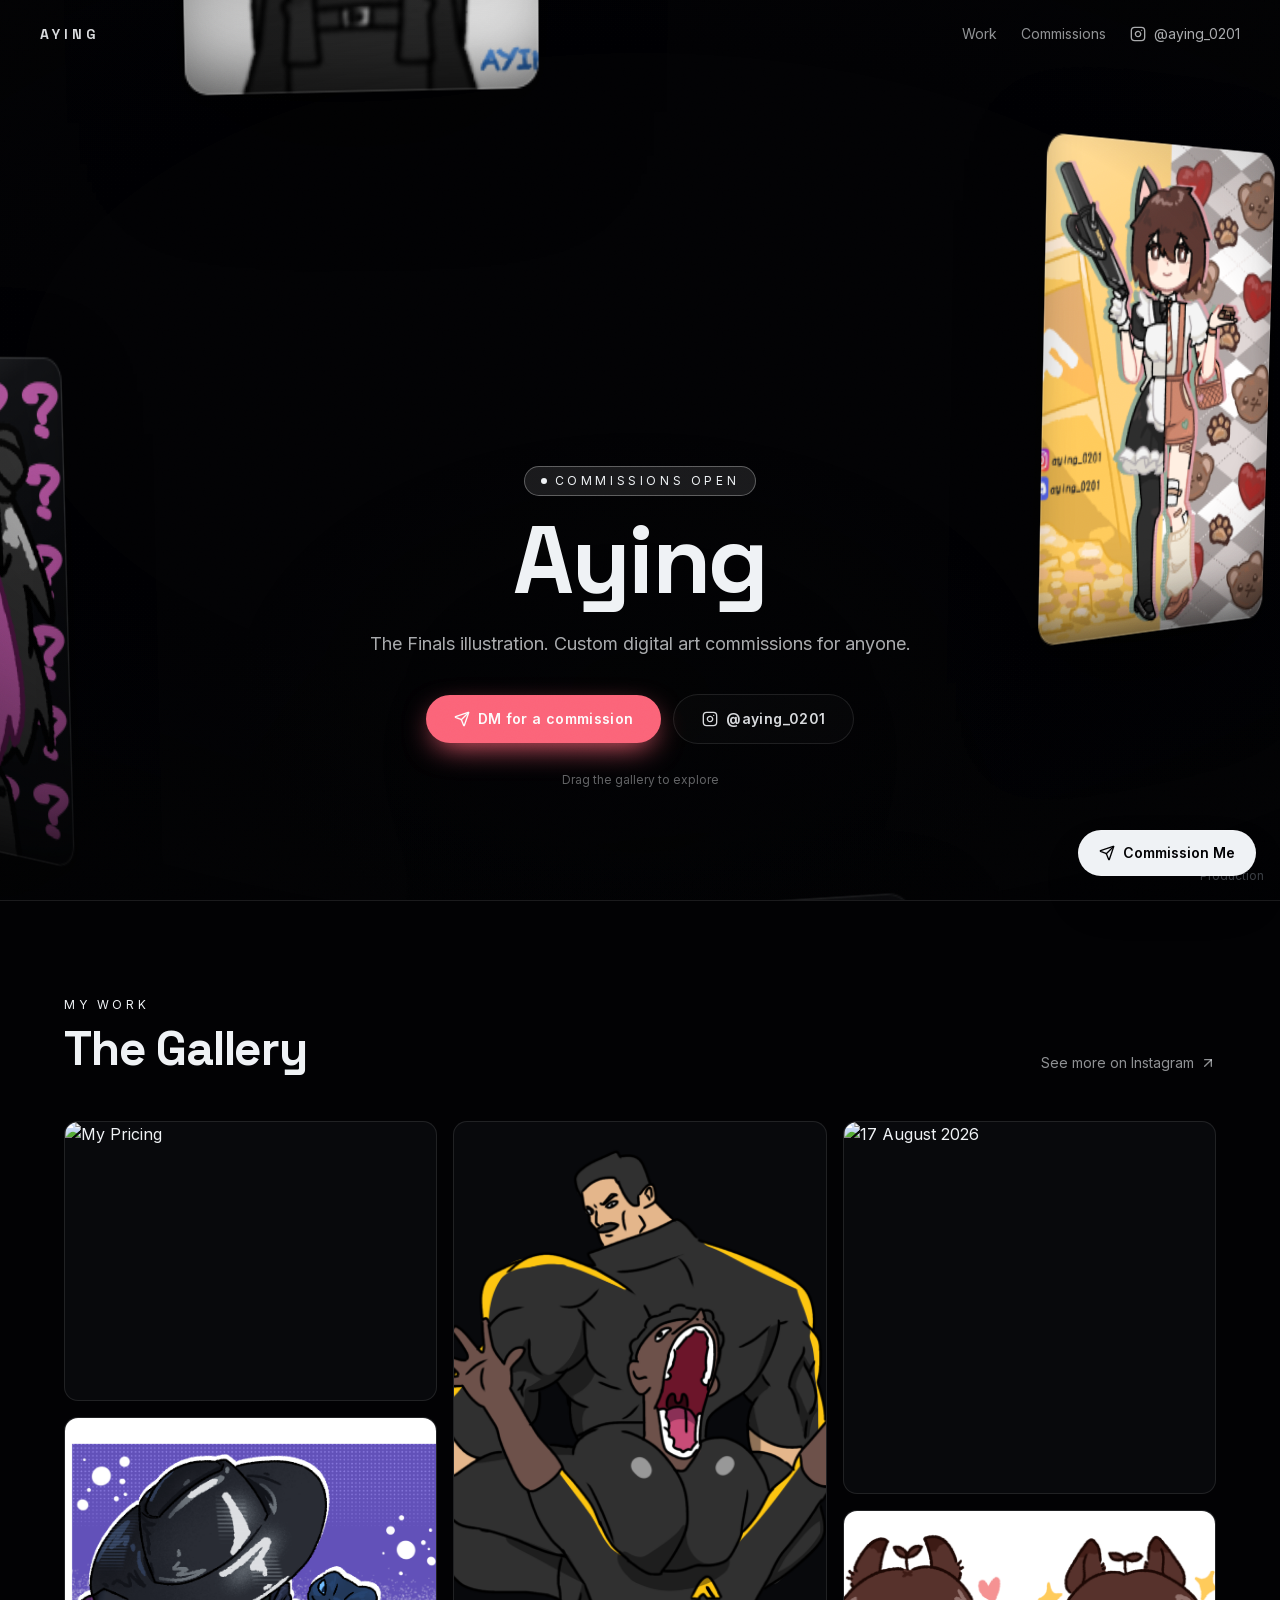
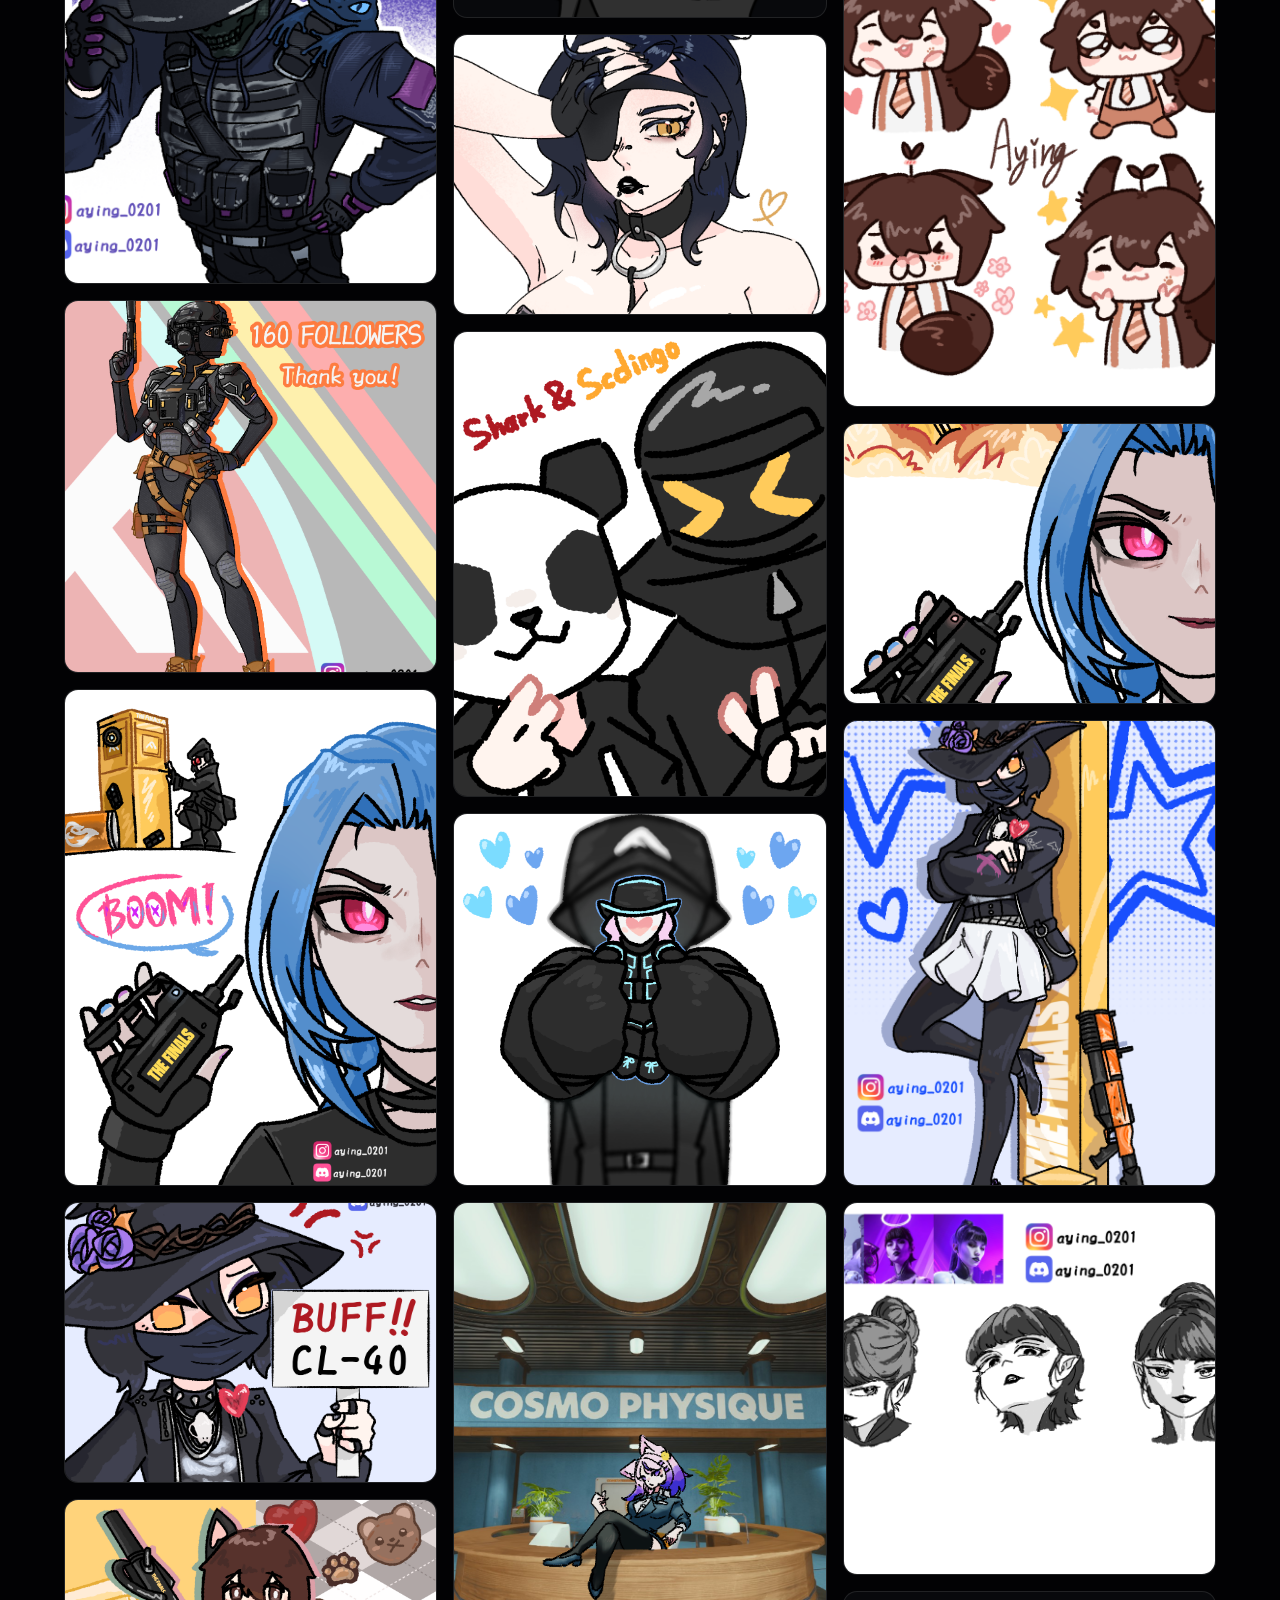
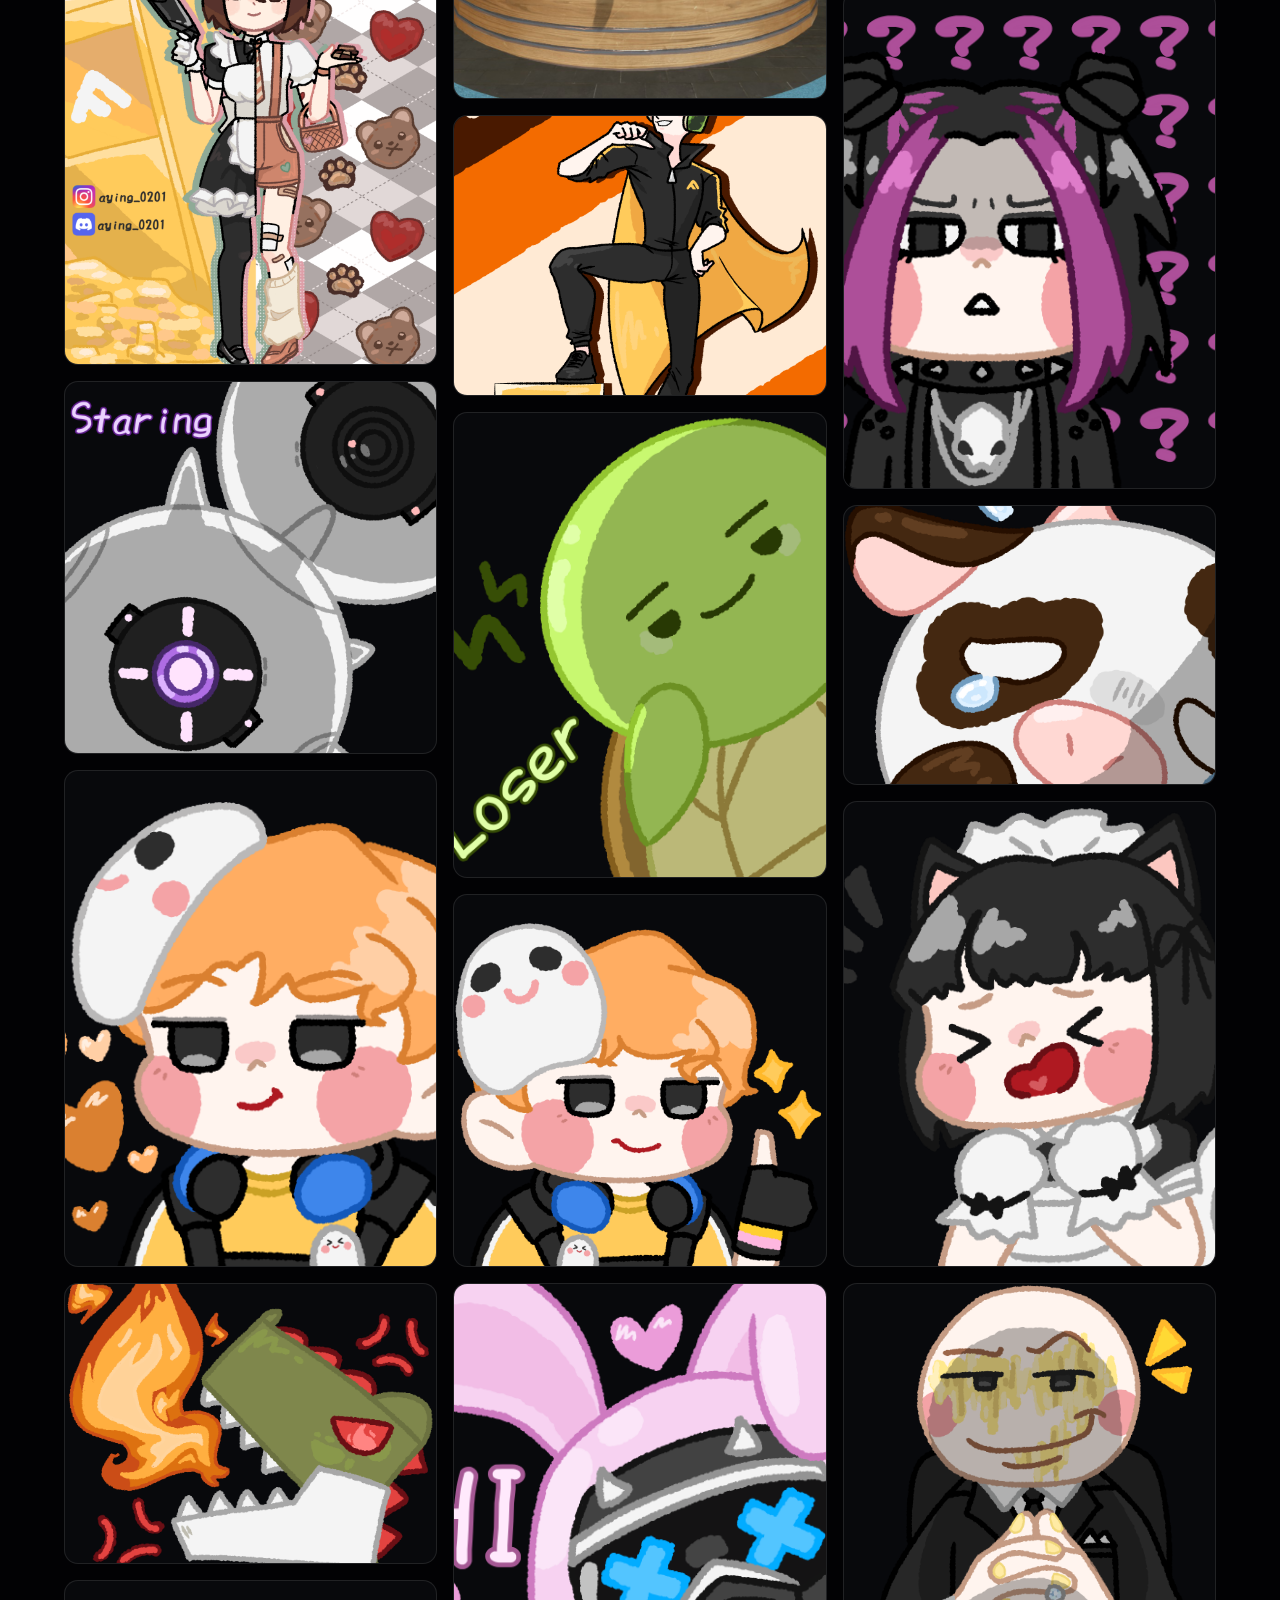
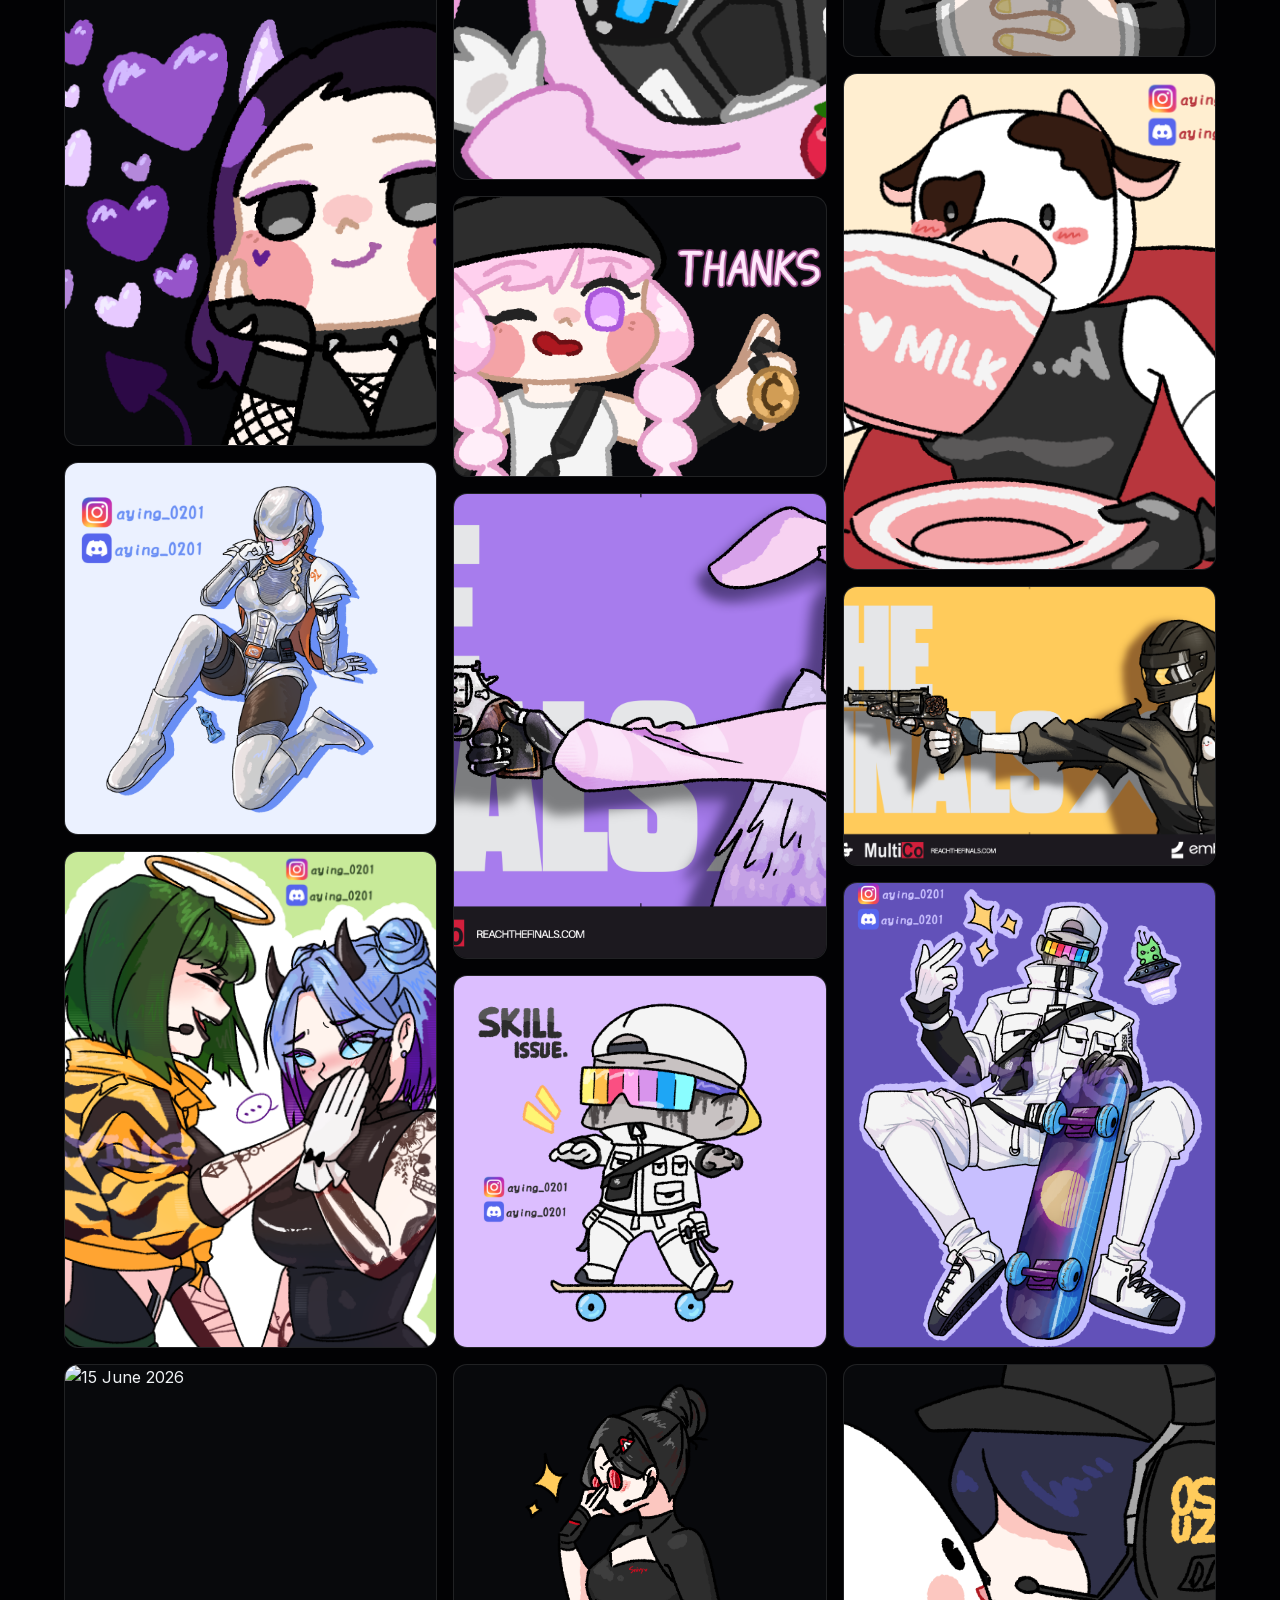
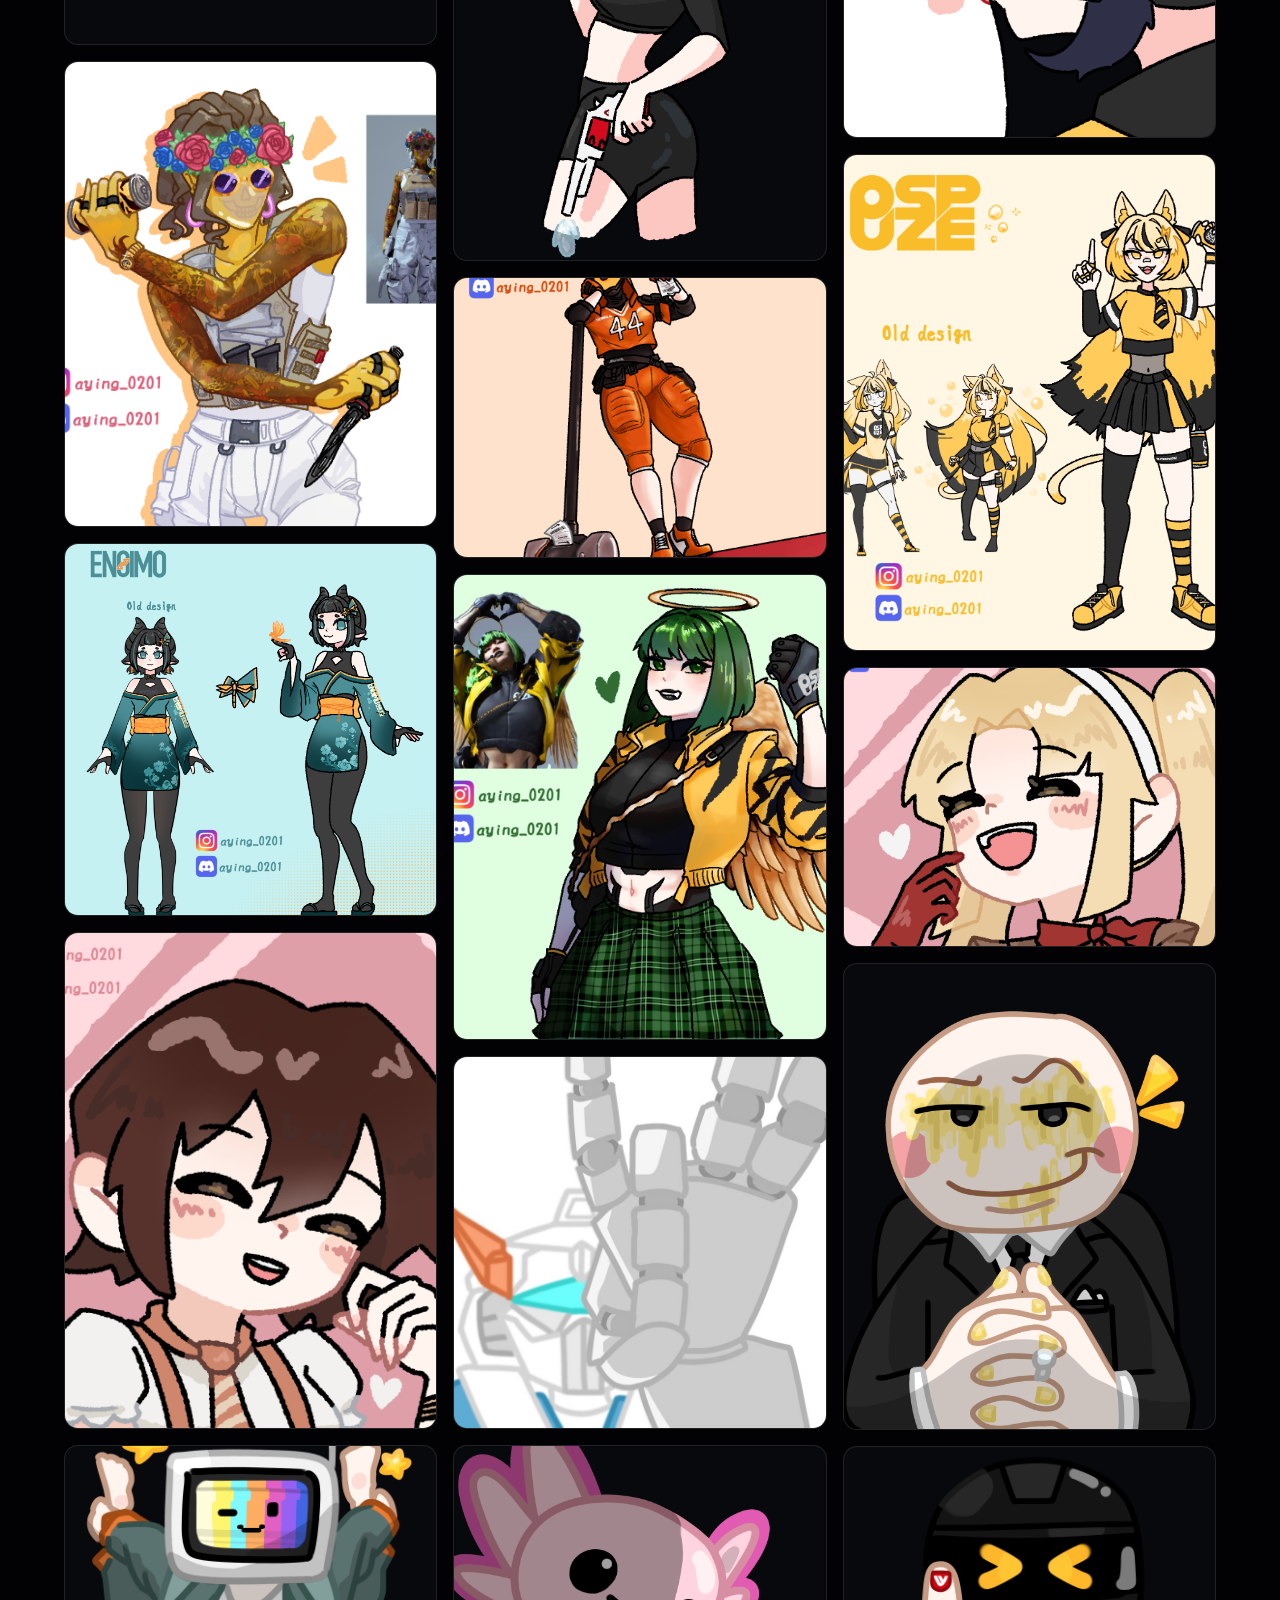
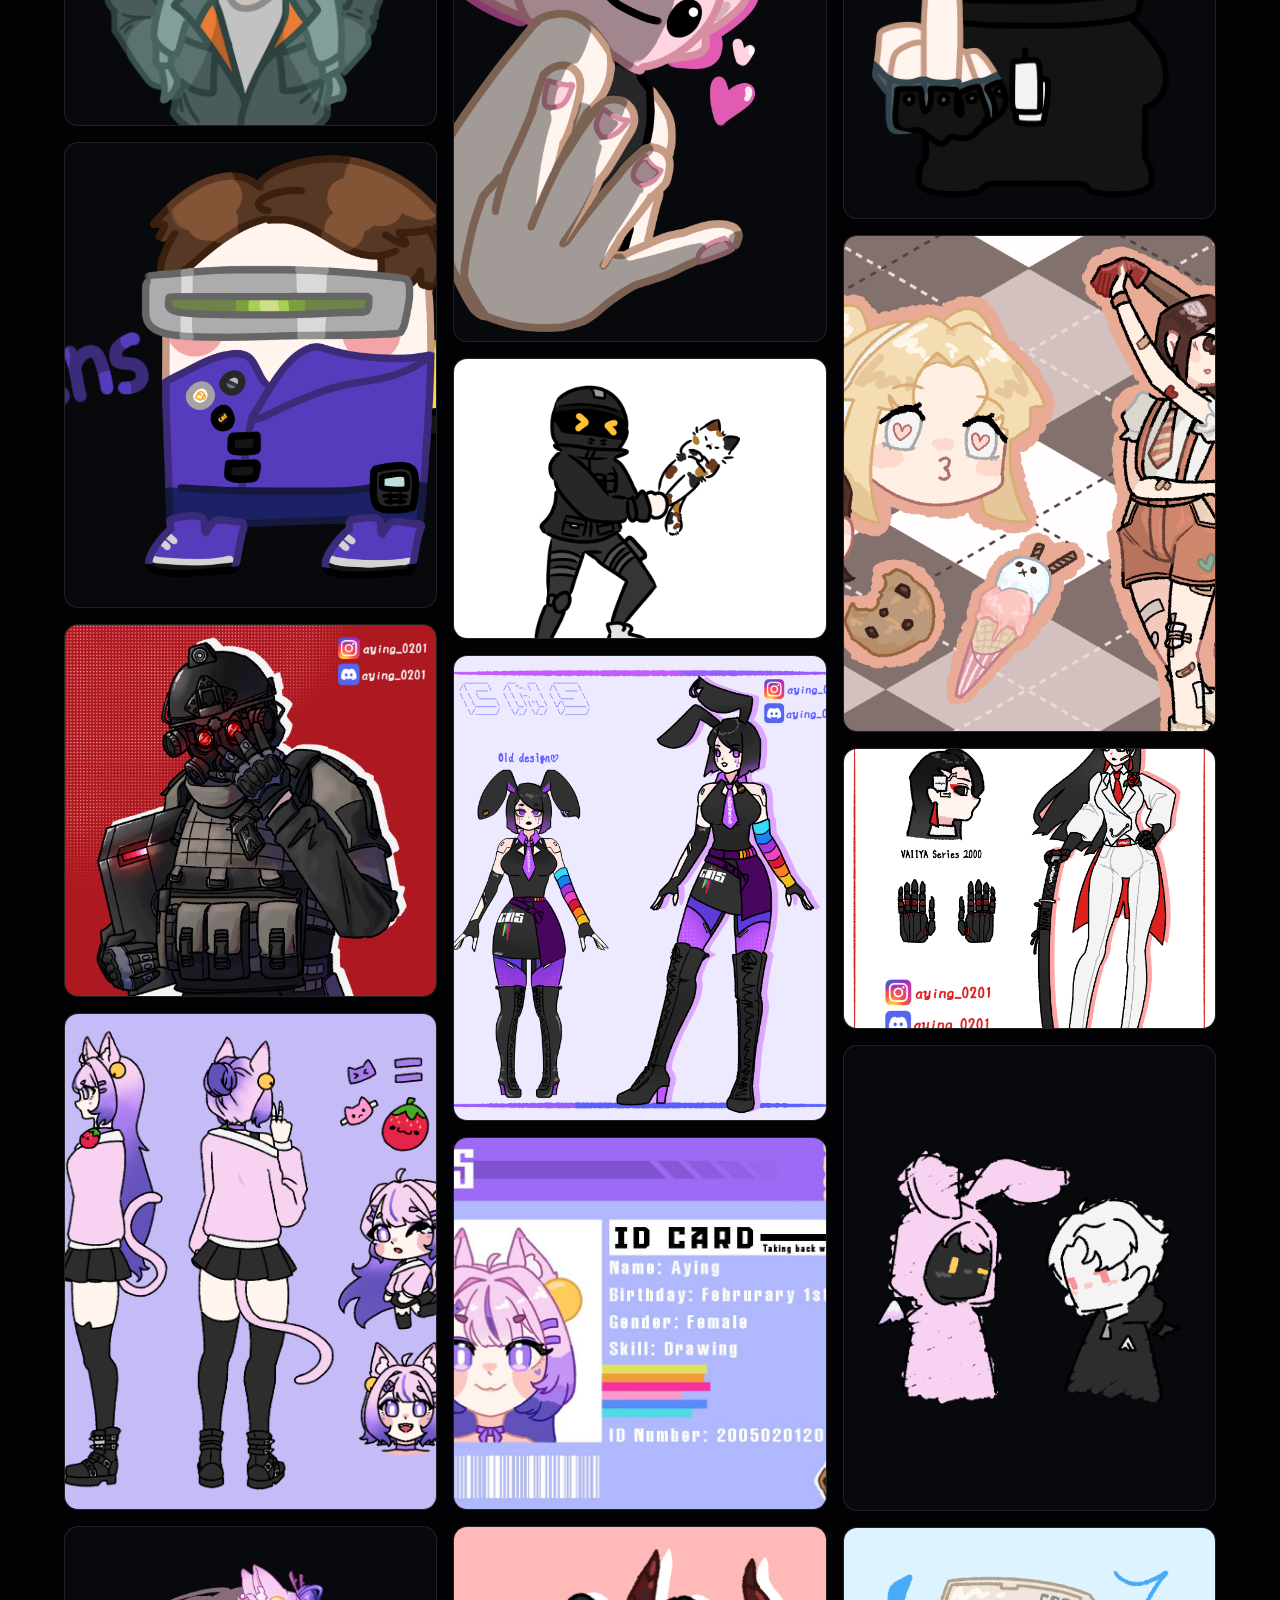
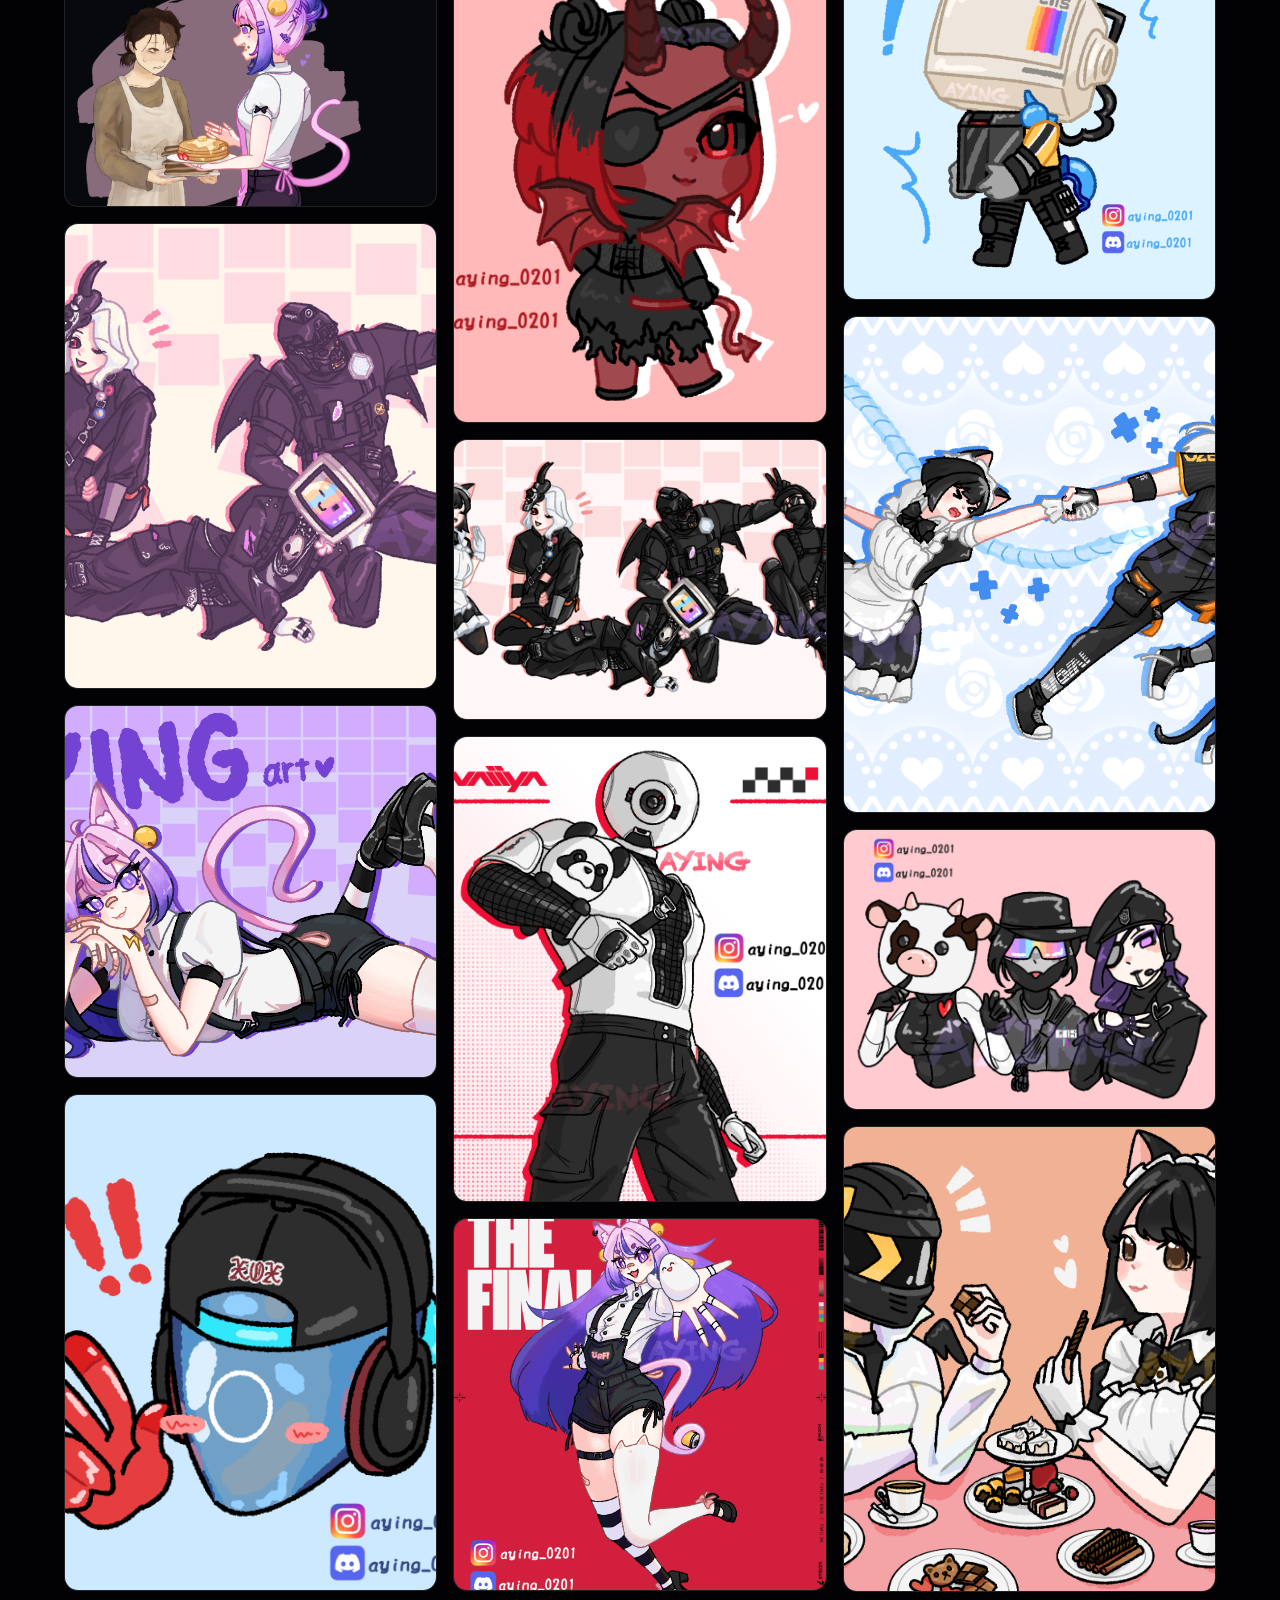
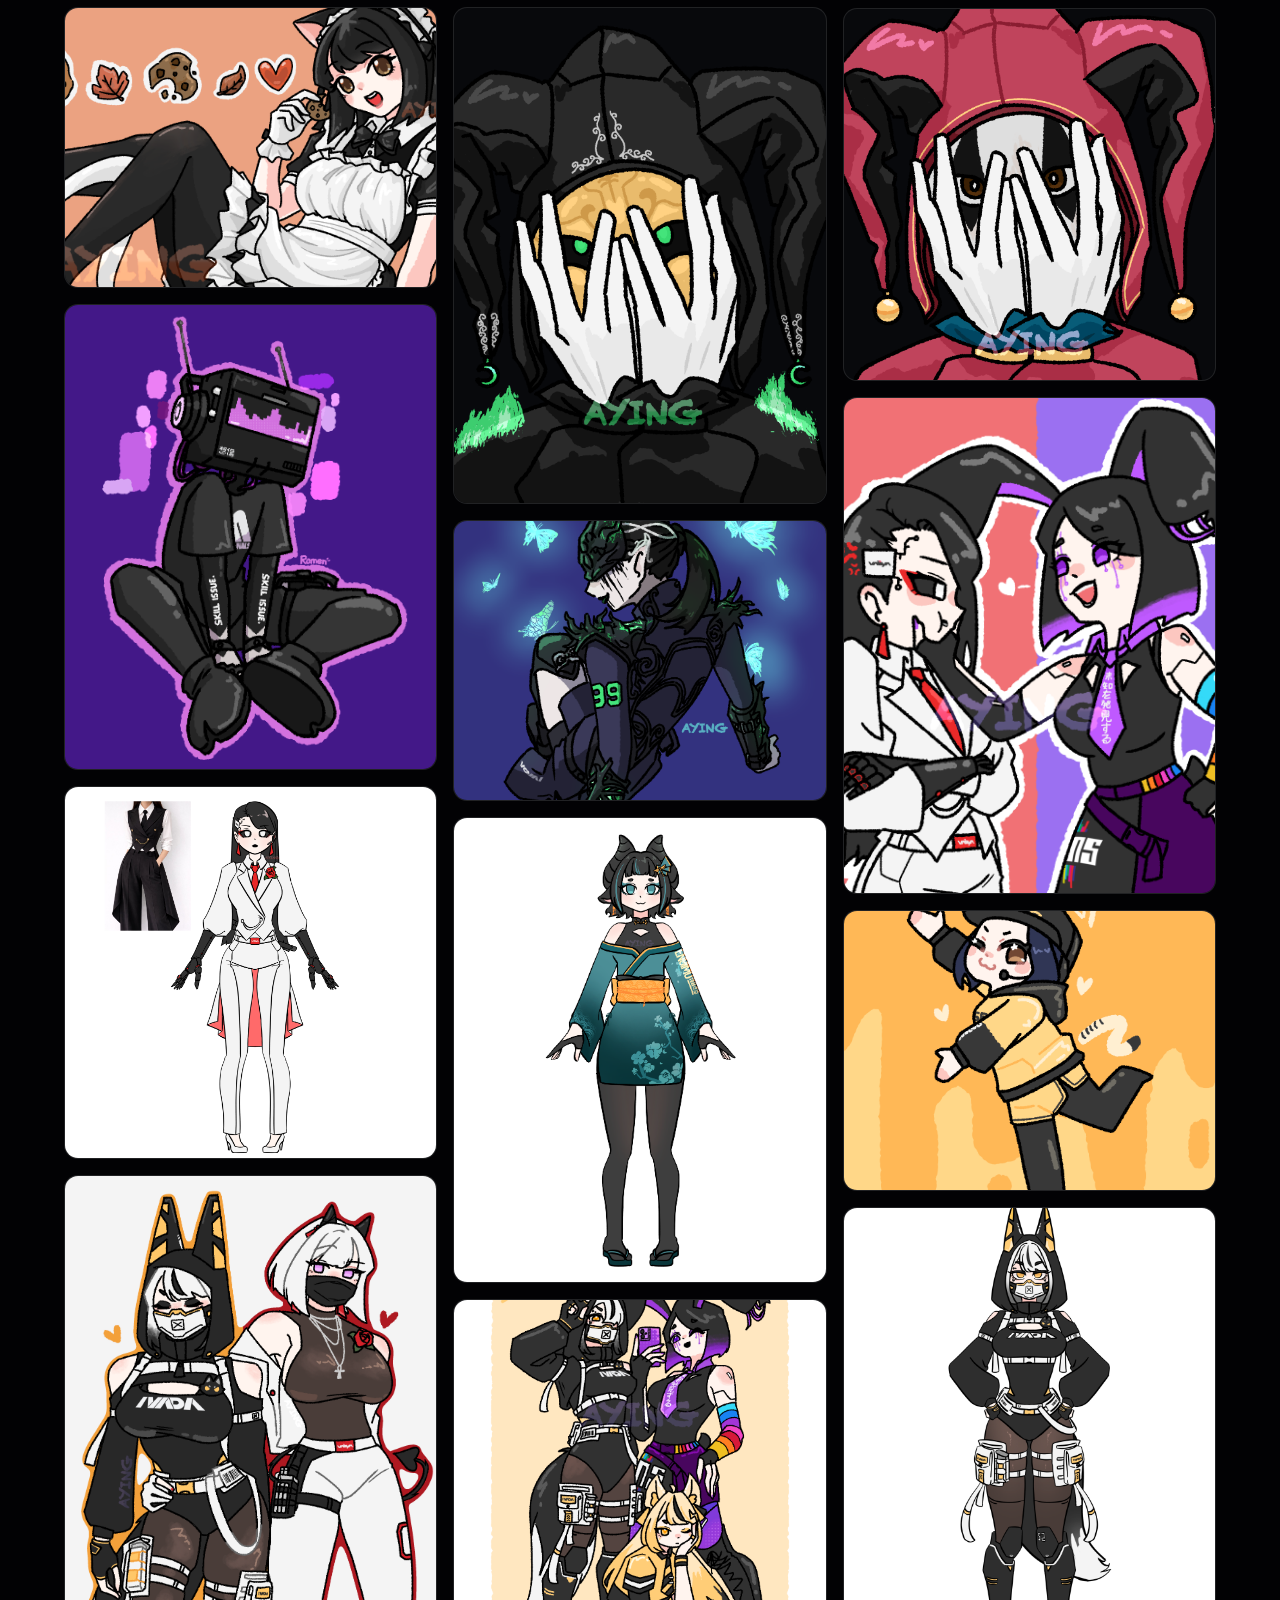
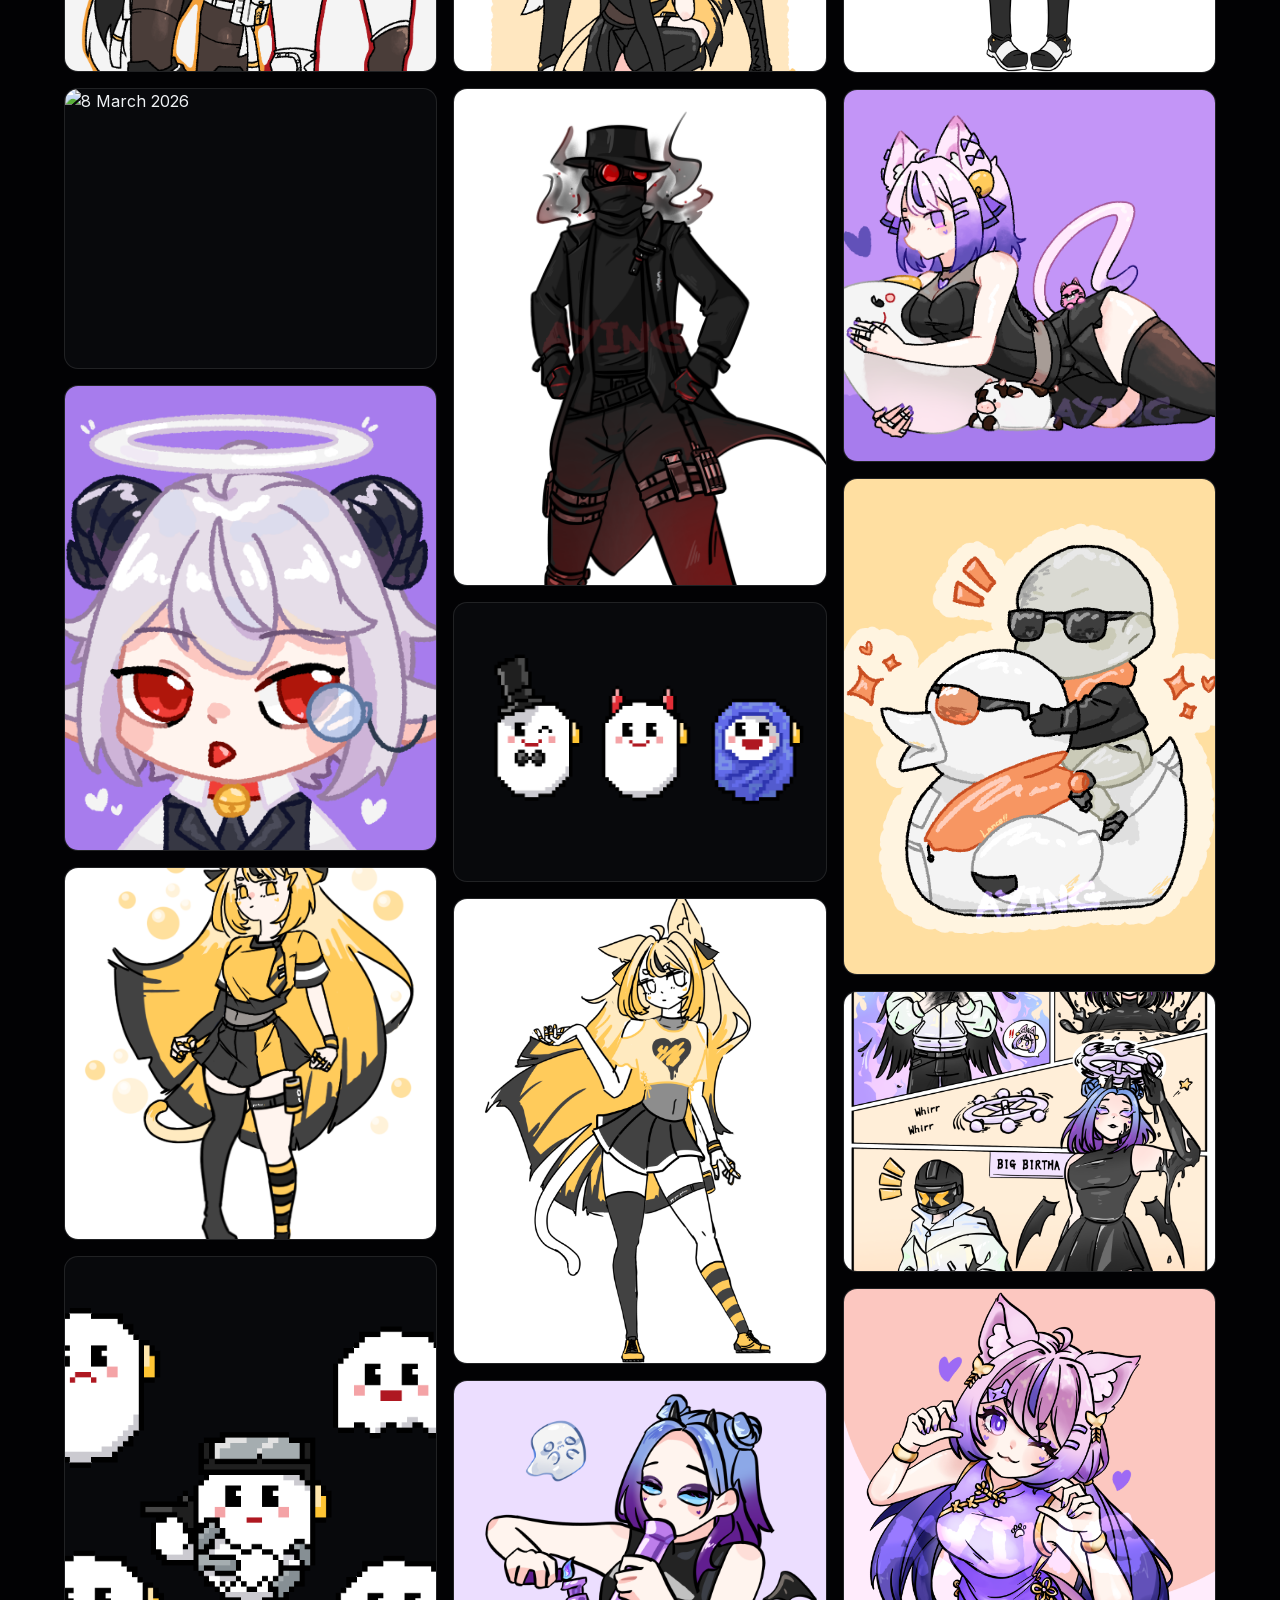
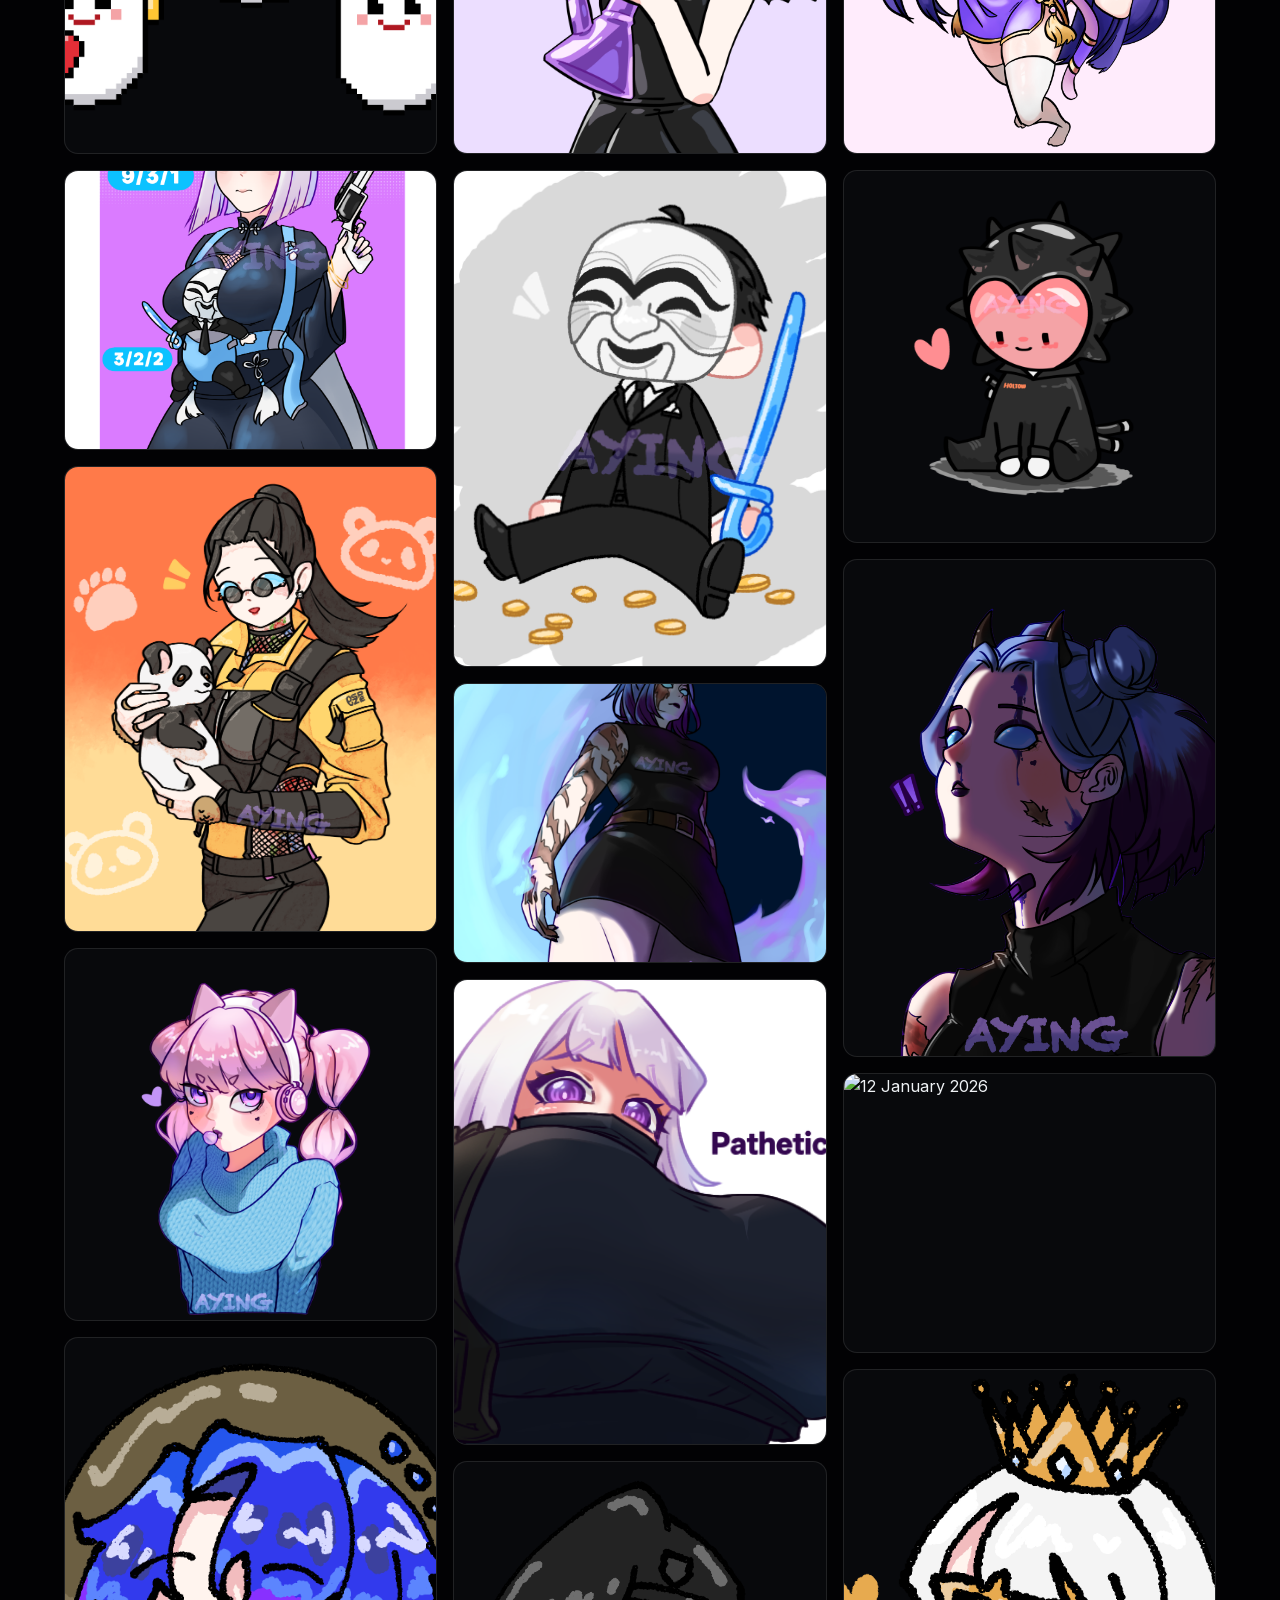
==== commit 5f498c9a: "added more images" ====
--- a/index.html
+++ b/index.html
@@ -1 +1 @@
-<!DOCTYPE html><html lang="en" class="dark bg-background space_grotesk_d2a1ec3b-module__cnUgTW__variable inter_c6e48ee1-module__JRO3KW__variable"><head><meta charSet="utf-8"/><meta name="viewport" content="width=device-width, initial-scale=1"/><link rel="preload" href="/_next/static/media/0c89a48fa5027cee-s.p.2cyn07wtgehh0.woff2" as="font" crossorigin="" type="font/woff2"/><link rel="preload" href="/_next/static/media/83afe278b6a6bb3c-s.p.2bn3s6zvc0dyp.woff2" as="font" crossorigin="" type="font/woff2"/><link rel="preload" as="image" href="/art/public/images/discord-art-157.png"/><link rel="preload" as="image" href="/art/public/images/discord-art-156.png"/><link rel="preload" as="image" href="/art/public/images/discord-art-155.png"/><link rel="preload" as="image" href="/art/public/images/discord-art-154.png"/><link rel="preload" as="image" href="/art/public/images/discord-art-153.png"/><link rel="preload" as="image" href="/art/public/images/discord-art-152.png"/><link rel="preload" as="image" href="/art/public/images/discord-art-151.png"/><link rel="preload" as="image" href="/art/public/images/discord-art-150.png"/><link rel="preload" as="image" href="/art/public/images/discord-art-148.png"/><link rel="preload" as="image" href="/art/public/images/discord-art-147.png"/><link rel="stylesheet" href="/_next/static/chunks/3tmy_asxr41d1.css" data-precedence="next"/><link rel="preload" as="script" fetchPriority="low" href="/_next/static/chunks/3l04zcqx63h3y.js"/><script src="/_next/static/chunks/2ok_fay6l9q1p.js" async=""></script><script src="/_next/static/chunks/08ttfj81-47mu.js" async=""></script><script src="/_next/static/chunks/turbopack-33vp347x__vaf.js" async=""></script><script src="/_next/static/chunks/3fntmmi971322.js" async="" crossorigin=""></script><script src="/_next/static/chunks/3q3k34z4ysx5a.js" async="" crossorigin=""></script><link rel="preload" as="image" href="/art/public/images/discord-art-146.png"/><link rel="preload" as="image" href="/art/public/images/discord-art-145.png"/><link rel="preload" as="image" href="/art/public/images/discord-art-144.png"/><link rel="preload" as="image" href="/art/public/images/discord-art-143.png"/><link rel="preload" as="image" href="/art/public/images/discord-art-142.png"/><link rel="preload" as="image" href="/art/public/images/discord-art-141.png"/><link rel="preload" as="image" href="/art/public/images/discord-art-140.png"/><link rel="preload" as="image" href="/art/public/images/discord-art-139.png"/><link rel="preload" as="image" href="/art/public/images/discord-art-138.png"/><link rel="preload" as="image" href="/art/public/images/discord-art-137.png"/><link rel="preload" as="image" href="/art/public/images/discord-art-136.png"/><link rel="preload" as="image" href="/art/public/images/discord-art-135.png"/><link rel="preload" as="image" href="/art/public/images/discord-art-134.png"/><link rel="preload" as="image" href="/art/public/images/discord-art-133.png"/><link rel="preload" as="image" href="/art/public/images/discord-art-131.png"/><link rel="preload" as="image" href="/art/public/images/discord-art-129.png"/><link rel="preload" as="image" href="/art/public/images/discord-art-128.png"/><link rel="preload" as="image" href="/art/public/images/discord-art-126.png"/><link rel="preload" as="image" href="/art/public/images/discord-art-125.png"/><link rel="preload" as="image" href="/art/public/images/discord-art-124.png"/><link rel="preload" as="image" href="/art/public/images/discord-art-082.png"/><link rel="preload" as="image" href="/art/public/images/discord-art-120.png"/><link rel="preload" as="image" href="/art/public/images/discord-art-117.png"/><link rel="preload" as="image" href="/art/public/images/discord-art-114.png"/><link rel="preload" as="image" href="/art/public/images/discord-art-111.png"/><link rel="preload" as="image" href="/art/public/images/discord-art-108.png"/><link rel="preload" as="image" href="/art/public/images/discord-art-104.png"/><link rel="preload" as="image" href="/art/public/images/discord-art-100.png"/><link rel="preload" as="image" href="/art/public/images/discord-art-097.png"/><link rel="preload" as="image" href="/art/public/images/discord-art-091.png"/><link rel="preload" as="image" href="/art/public/images/discord-art-088.png"/><link rel="preload" as="image" href="/art/public/images/discord-art-085.png"/><link rel="preload" as="image" href="/art/public/images/discord-art-081.png"/><link rel="preload" as="image" href="/art/public/images/discord-art-078.png"/><link rel="preload" as="image" href="/art/public/images/discord-art-075.png"/><link rel="preload" as="image" href="/art/public/images/discord-art-071.png"/><link rel="preload" as="image" href="/art/public/images/discord-art-068.png"/><link rel="preload" as="image" href="/art/public/images/discord-art-064.png"/><link rel="preload" as="image" href="/art/public/images/discord-art-061.png"/><link rel="preload" as="image" href="/art/public/images/discord-art-057.png"/><link rel="preload" as="image" href="/art/public/images/discord-art-054.png"/><link rel="preload" as="image" href="/art/public/images/discord-art-050.png"/><link rel="preload" as="image" href="/art/public/images/discord-art-046.png"/><link rel="preload" as="image" href="/art/public/images/discord-art-043.png"/><link rel="preload" as="image" href="/art/public/images/discord-art-040.png"/><link rel="preload" as="image" href="/art/public/images/discord-art-037.png"/><link rel="preload" as="image" href="/art/public/images/discord-art-034.png"/><link rel="preload" as="image" href="/art/public/images/discord-art-031.png"/><link rel="preload" as="image" href="/art/public/images/discord-art-028.png"/><link rel="preload" as="image" href="/art/public/images/discord-art-023.png"/><link rel="preload" as="image" href="/art/public/images/discord-art-019.png"/><link rel="preload" as="image" href="/art/public/images/discord-art-012.png"/><link rel="preload" as="image" href="/art/public/images/discord-art-008.png"/><link rel="preload" as="image" href="/art/public/images/discord-art-003.png"/><link rel="preload" as="image" href="/art/public/images/discord-art-123.png"/><link rel="preload" as="image" href="/art/public/images/discord-art-119.png"/><link rel="preload" as="image" href="/art/public/images/discord-art-116.png"/><link rel="preload" as="image" href="/art/public/images/discord-art-113.png"/><link rel="preload" as="image" href="/art/public/images/discord-art-110.png"/><link rel="preload" as="image" href="/art/public/images/discord-art-106.png"/><link rel="preload" as="image" href="/art/public/images/discord-art-103.png"/><link rel="preload" as="image" href="/art/public/images/discord-art-099.png"/><link rel="preload" as="image" href="/art/public/images/discord-art-094.png"/><link rel="preload" as="image" href="/art/public/images/discord-art-090.png"/><link rel="preload" as="image" href="/art/public/images/discord-art-087.png"/><link rel="preload" as="image" href="/art/public/images/discord-art-084.png"/><link rel="preload" as="image" href="/art/public/images/discord-art-080.png"/><link rel="preload" as="image" href="/art/public/images/discord-art-077.png"/><link rel="preload" as="image" href="/art/public/images/discord-art-074.png"/><link rel="preload" as="image" href="/art/public/images/discord-art-070.png"/><link rel="preload" as="image" href="/art/public/images/discord-art-066.png"/><link rel="preload" as="image" href="/art/public/images/discord-art-063.png"/><link rel="preload" as="image" href="/art/public/images/discord-art-060.png"/><link rel="preload" as="image" href="/art/public/images/discord-art-056.png"/><link rel="preload" as="image" href="/art/public/images/discord-art-053.png"/><link rel="preload" as="image" href="/art/public/images/discord-art-048.png"/><link rel="preload" as="image" href="/art/public/images/discord-art-045.png"/><link rel="preload" as="image" href="/art/public/images/discord-art-042.png"/><link rel="preload" as="image" href="/art/public/images/discord-art-039.png"/><link rel="preload" as="image" href="/art/public/images/discord-art-036.png"/><link rel="preload" as="image" href="/art/public/images/discord-art-033.png"/><link rel="preload" as="image" href="/art/public/images/discord-art-030.png"/><link rel="preload" as="image" href="/art/public/images/discord-art-025.png"/><link rel="preload" as="image" href="/art/public/images/discord-art-021.png"/><link rel="preload" as="image" href="/art/public/images/discord-art-014.png"/><link rel="preload" as="image" href="/art/public/images/discord-art-010.png"/><link rel="preload" as="image" href="/art/public/images/discord-art-005.png"/><link rel="preload" as="image" href="/art/public/images/discord-art-002.png"/><link rel="preload" as="image" href="/art/public/images/discord-art-121.png"/><link rel="preload" as="image" href="/art/public/images/discord-art-118.png"/><link rel="preload" as="image" href="/art/public/images/discord-art-115.png"/><link rel="preload" as="image" href="/art/public/images/discord-art-112.png"/><link rel="preload" as="image" href="/art/public/images/discord-art-109.png"/><link rel="preload" as="image" href="/art/public/images/discord-art-105.png"/><link rel="preload" as="image" href="/art/public/images/discord-art-101.png"/><link rel="preload" as="image" href="/art/public/images/discord-art-098.jpg"/><link rel="preload" as="image" href="/art/public/images/discord-art-092.png"/><link rel="preload" as="image" href="/art/public/images/discord-art-089.png"/><link rel="preload" as="image" href="/art/public/images/discord-art-086.png"/><link rel="preload" as="image" href="/art/public/images/discord-art-083.png"/><link rel="preload" as="image" href="/art/public/images/discord-art-079.png"/><link rel="preload" as="image" href="/art/public/images/discord-art-076.png"/><link rel="preload" as="image" href="/art/public/images/discord-art-072.png"/><link rel="preload" as="image" href="/art/public/images/discord-art-069.png"/><link rel="preload" as="image" href="/art/public/images/discord-art-065.png"/><link rel="preload" as="image" href="/art/public/images/discord-art-062.png"/><link rel="preload" as="image" href="/art/public/images/discord-art-059.png"/><link rel="preload" as="image" href="/art/public/images/discord-art-055.png"/><link rel="preload" as="image" href="/art/public/images/discord-art-051.png"/><link rel="preload" as="image" href="/art/public/images/discord-art-047.png"/><link rel="preload" as="image" href="/art/public/images/discord-art-044.png"/><link rel="preload" as="image" href="/art/public/images/discord-art-041.png"/><link rel="preload" as="image" href="/art/public/images/discord-art-038.png"/><link rel="preload" as="image" href="/art/public/images/discord-art-035.png"/><link rel="preload" as="image" href="/art/public/images/discord-art-032.png"/><link rel="preload" as="image" href="/art/public/images/discord-art-029.png"/><link rel="preload" as="image" href="/art/public/images/discord-art-024.png"/><link rel="preload" as="image" href="/art/public/images/discord-art-020.png"/><link rel="preload" as="image" href="/art/public/images/discord-art-013.png"/><link rel="preload" as="image" href="/art/public/images/discord-art-009.png"/><link rel="preload" as="image" href="/art/public/images/discord-art-004.png"/><link rel="preload" as="image" href="/art/public/images/discord-art-001.png"/><meta name="theme-color" content="#050507"/><meta name="color-scheme" content="dark"/><title>Aying — The Finals Illustration</title><meta name="description" content="Aying: The Finals illustration. Custom digital art commissions for anyone. Commissions open — DM on Instagram."/><meta name="next-size-adjust" content=""/><script src="/_next/static/chunks/0cz1d0mv5g_q7.js" noModule=""></script></head><body class="font-sans antialiased"><div hidden=""><!--$--><!--/$--></div><main class="relative min-h-dvh bg-background text-foreground"><section class="grain relative flex min-h-dvh flex-col overflow-hidden"><div class="helix-scene helix-fade-in absolute inset-0 cursor-grab touch-none select-none active:cursor-grabbing" aria-hidden="true"><div class="helix-camera"><div class="helix-stage"><div class="helix-card"><img src="/art/public/images/discord-art-157.png" alt="" class="h-full w-full object-cover" draggable="false"/><span class="helix-card-sheen" aria-hidden="true"></span></div><div class="helix-card"><img src="/art/public/images/discord-art-156.png" alt="" class="h-full w-full object-cover" draggable="false"/><span class="helix-card-sheen" aria-hidden="true"></span></div><div class="helix-card"><img src="/art/public/images/discord-art-155.png" alt="" class="h-full w-full object-cover" draggable="false"/><span class="helix-card-sheen" aria-hidden="true"></span></div><div class="helix-card"><img src="/art/public/images/discord-art-154.png" alt="" class="h-full w-full object-cover" draggable="false"/><span class="helix-card-sheen" aria-hidden="true"></span></div><div class="helix-card"><img src="/art/public/images/discord-art-153.png" alt="" class="h-full w-full object-cover" draggable="false"/><span class="helix-card-sheen" aria-hidden="true"></span></div><div class="helix-card"><img src="/art/public/images/discord-art-152.png" alt="" class="h-full w-full object-cover" draggable="false"/><span class="helix-card-sheen" aria-hidden="true"></span></div><div class="helix-card"><img src="/art/public/images/discord-art-151.png" alt="" class="h-full w-full object-cover" draggable="false"/><span class="helix-card-sheen" aria-hidden="true"></span></div><div class="helix-card"><img src="/art/public/images/discord-art-150.png" alt="" class="h-full w-full object-cover" draggable="false"/><span class="helix-card-sheen" aria-hidden="true"></span></div><div class="helix-card"><img src="/art/public/images/discord-art-148.png" alt="" class="h-full w-full object-cover" draggable="false"/><span class="helix-card-sheen" aria-hidden="true"></span></div><div class="helix-card"><img src="/art/public/images/discord-art-147.png" alt="" class="h-full w-full object-cover" draggable="false"/><span class="helix-card-sheen" aria-hidden="true"></span></div><div class="helix-card"><img src="/art/public/images/discord-art-146.png" alt="" class="h-full w-full object-cover" draggable="false"/><span class="helix-card-sheen" aria-hidden="true"></span></div><div class="helix-card"><img src="/art/public/images/discord-art-145.png" alt="" class="h-full w-full object-cover" draggable="false"/><span class="helix-card-sheen" aria-hidden="true"></span></div><div class="helix-card"><img src="/art/public/images/discord-art-144.png" alt="" class="h-full w-full object-cover" draggable="false"/><span class="helix-card-sheen" aria-hidden="true"></span></div><div class="helix-card"><img src="/art/public/images/discord-art-143.png" alt="" class="h-full w-full object-cover" draggable="false"/><span class="helix-card-sheen" aria-hidden="true"></span></div><div class="helix-card"><img src="/art/public/images/discord-art-142.png" alt="" class="h-full w-full object-cover" draggable="false"/><span class="helix-card-sheen" aria-hidden="true"></span></div><div class="helix-card"><img src="/art/public/images/discord-art-141.png" alt="" class="h-full w-full object-cover" draggable="false"/><span class="helix-card-sheen" aria-hidden="true"></span></div><div class="helix-card"><img src="/art/public/images/discord-art-140.png" alt="" class="h-full w-full object-cover" draggable="false"/><span class="helix-card-sheen" aria-hidden="true"></span></div><div class="helix-card"><img src="/art/public/images/discord-art-139.png" alt="" class="h-full w-full object-cover" draggable="false"/><span class="helix-card-sheen" aria-hidden="true"></span></div><div class="helix-card"><img src="/art/public/images/discord-art-138.png" alt="" class="h-full w-full object-cover" draggable="false"/><span class="helix-card-sheen" aria-hidden="true"></span></div><div class="helix-card"><img src="/art/public/images/discord-art-137.png" alt="" class="h-full w-full object-cover" draggable="false"/><span class="helix-card-sheen" aria-hidden="true"></span></div><div class="helix-card"><img src="/art/public/images/discord-art-136.png" alt="" class="h-full w-full object-cover" draggable="false"/><span class="helix-card-sheen" aria-hidden="true"></span></div><div class="helix-card"><img src="/art/public/images/discord-art-135.png" alt="" class="h-full w-full object-cover" draggable="false"/><span class="helix-card-sheen" aria-hidden="true"></span></div><div class="helix-card"><img src="/art/public/images/discord-art-134.png" alt="" class="h-full w-full object-cover" draggable="false"/><span class="helix-card-sheen" aria-hidden="true"></span></div><div class="helix-card"><img src="/art/public/images/discord-art-133.png" alt="" class="h-full w-full object-cover" draggable="false"/><span class="helix-card-sheen" aria-hidden="true"></span></div><div class="helix-card"><img src="/art/public/images/discord-art-131.png" alt="" class="h-full w-full object-cover" draggable="false"/><span class="helix-card-sheen" aria-hidden="true"></span></div><div class="helix-card"><img src="/art/public/images/discord-art-129.png" alt="" class="h-full w-full object-cover" draggable="false"/><span class="helix-card-sheen" aria-hidden="true"></span></div><div class="helix-card"><img src="/art/public/images/discord-art-128.png" alt="" class="h-full w-full object-cover" draggable="false"/><span class="helix-card-sheen" aria-hidden="true"></span></div><div class="helix-card"><img src="/art/public/images/discord-art-126.png" alt="" class="h-full w-full object-cover" draggable="false"/><span class="helix-card-sheen" aria-hidden="true"></span></div><div class="helix-card"><img src="/art/public/images/discord-art-125.png" alt="" class="h-full w-full object-cover" draggable="false"/><span class="helix-card-sheen" aria-hidden="true"></span></div><div class="helix-card"><img src="/art/public/images/discord-art-124.png" alt="" class="h-full w-full object-cover" draggable="false"/><span class="helix-card-sheen" aria-hidden="true"></span></div></div></div></div><div class="pointer-events-none absolute inset-0 z-[1100]" style="background:radial-gradient(120% 90% at 50% 42%, transparent 0%, transparent 40%, oklch(0.09 0.006 265 / 0.55) 70%, oklch(0.09 0.006 265 / 0.96) 100%)" aria-hidden="true"></div><header class="relative z-[1200] flex items-center justify-between px-6 py-6 md:px-10"><span class="font-display text-sm font-bold uppercase tracking-[0.28em] text-foreground/90">Aying</span><nav class="flex items-center gap-6 text-sm"><a href="#work" class="hidden text-foreground/60 transition-colors hover:text-foreground sm:inline">Work</a><a href="#commissions" class="hidden text-foreground/60 transition-colors hover:text-foreground sm:inline">Commissions</a><a href="https://instagram.com/aying_0201" target="_blank" rel="noopener noreferrer" class="inline-flex items-center gap-2 text-foreground/70 transition-colors hover:text-foreground"><svg viewBox="0 0 24 24" fill="none" stroke="currentColor" stroke-width="2" stroke-linecap="round" stroke-linejoin="round" class="h-4 w-4" aria-hidden="true"><rect width="20" height="20" x="2" y="2" rx="5" ry="5"></rect><path d="M16 11.37A4 4 0 1 1 12.63 8 4 4 0 0 1 16 11.37z"></path><line x1="17.5" x2="17.51" y1="6.5" y2="6.5"></line></svg><span class="hidden sm:inline">@<!-- -->aying_0201</span></a></nav></header><div class="pointer-events-none relative z-[1200] mt-auto flex flex-col items-center px-6 pb-20 text-center md:pb-28"><div class="pointer-events-none absolute left-1/2 top-1/2 -z-10 h-[150%] w-[150%] max-w-4xl -translate-x-1/2 -translate-y-1/2" style="background:radial-gradient(58% 52% at 50% 52%, oklch(0.09 0.006 265 / 0.86) 0%, oklch(0.09 0.006 265 / 0.5) 46%, transparent 78%)" aria-hidden="true"></div><p class="rise-in pointer-events-auto mb-5 inline-flex items-center gap-2 rounded-full border border-accent-foreground/30 bg-foreground/10 px-4 py-1.5 text-xs uppercase tracking-[0.3em]" style="animation-delay:120ms"><span class="h-1.5 w-1.5 rounded-full bg-foreground" aria-hidden="true"></span>Commissions open</p><h1 class="rise-in font-display text-6xl font-bold leading-[0.92] tracking-tight text-balance sm:text-7xl md:text-8xl" style="animation-delay:220ms">Aying</h1><p class="rise-in mt-6 max-w-xl text-pretty text-base leading-relaxed text-foreground/70 md:text-lg" style="animation-delay:340ms">The Finals illustration. Custom digital art commissions for anyone.</p><div class="rise-in" style="animation-delay:460ms"><div class="flex flex-col items-center gap-3 sm:flex-row pointer-events-auto mt-9"><a href="https://ig.me/m/aying_0201" target="_blank" rel="noopener noreferrer" class="group inline-flex w-full items-center justify-center gap-2 rounded-full bg-accent px-7 py-3.5 text-sm font-semibold tracking-wide text-accent-foreground shadow-[0_10px_30px_-8px_var(--accent)] transition-all duration-200 hover:-translate-y-0.5 hover:shadow-[0_16px_40px_-8px_var(--accent)] focus-visible:outline-none focus-visible:ring-2 focus-visible:ring-accent focus-visible:ring-offset-2 focus-visible:ring-offset-background sm:w-auto"><svg xmlns="http://www.w3.org/2000/svg" width="24" height="24" viewBox="0 0 24 24" fill="none" stroke="currentColor" stroke-width="2" stroke-linecap="round" stroke-linejoin="round" class="lucide lucide-send h-4 w-4 transition-transform duration-200 group-hover:translate-x-0.5 group-hover:-rotate-12" aria-hidden="true"><path d="M14.536 21.686a.5.5 0 0 0 .937-.024l6.5-19a.496.496 0 0 0-.635-.635l-19 6.5a.5.5 0 0 0-.024.937l7.93 3.18a2 2 0 0 1 1.112 1.11z"></path><path d="m21.854 2.147-10.94 10.939"></path></svg>DM for a commission</a><a href="https://instagram.com/aying_0201" target="_blank" rel="noopener noreferrer" class="inline-flex w-full items-center justify-center gap-2 rounded-full border border-border bg-foreground/[0.02] px-7 py-3.5 text-sm font-semibold tracking-wide text-foreground/90 backdrop-blur-sm transition-colors duration-200 hover:border-foreground/40 hover:bg-foreground/[0.06] hover:text-foreground focus-visible:outline-none focus-visible:ring-2 focus-visible:ring-foreground/40 sm:w-auto"><svg viewBox="0 0 24 24" fill="none" stroke="currentColor" stroke-width="2" stroke-linecap="round" stroke-linejoin="round" class="h-4 w-4" aria-hidden="true"><rect width="20" height="20" x="2" y="2" rx="5" ry="5"></rect><path d="M16 11.37A4 4 0 1 1 12.63 8 4 4 0 0 1 16 11.37z"></path><line x1="17.5" x2="17.51" y1="6.5" y2="6.5"></line></svg>@<!-- -->aying_0201</a></div></div><p class="rise-in mt-7 text-xs text-foreground/40" style="animation-delay:580ms">Drag the gallery to explore</p></div></section><section id="work" class="relative z-[1200] border-t border-border bg-background px-6 py-24 md:px-10"><div class="mx-auto max-w-6xl"><div class="mb-12 flex flex-wrap items-end justify-between gap-4"><div><p class="mb-3 text-xs uppercase tracking-[0.3em] text-foreground">My work</p><h2 class="font-display text-3xl font-bold tracking-tight text-balance md:text-5xl">The Gallery</h2></div><a href="https://instagram.com/aying_0201" target="_blank" rel="noopener noreferrer" class="inline-flex items-center gap-1.5 text-sm text-foreground/60 transition-colors hover:text-foreground">See more on Instagram<svg xmlns="http://www.w3.org/2000/svg" width="24" height="24" viewBox="0 0 24 24" fill="none" stroke="currentColor" stroke-width="2" stroke-linecap="round" stroke-linejoin="round" class="lucide lucide-arrow-up-right h-4 w-4" aria-hidden="true"><path d="M7 7h10v10"></path><path d="M7 17 17 7"></path></svg></a></div><div class="grid grid-cols-1 md:grid-cols-3 gap-4"><div class="flex flex-col gap-4"><a href="/art/public/images/discord-art-082.png" class="group relative block overflow-hidden rounded-xl border border-border bg-card"><img src="/art/public/images/discord-art-082.png" alt="My Pricing" class="w-full aspect-[4/3] object-cover transition-transform duration-500 ease-out group-hover:scale-[1.04]"/><div class="absolute inset-0 bg-gradient-to-t from-background/85 via-background/10 to-transparent opacity-0 transition-opacity duration-300 group-hover:opacity-100"></div><div class="absolute inset-x-0 bottom-0 flex translate-y-2 items-center justify-between p-4 opacity-0 transition-all duration-300 group-hover:translate-y-0 group-hover:opacity-100"><span class="font-display text-sm font-semibold text-foreground">My Pricing</span><svg xmlns="http://www.w3.org/2000/svg" width="24" height="24" viewBox="0 0 24 24" fill="none" stroke="currentColor" stroke-width="2" stroke-linecap="round" stroke-linejoin="round" class="lucide lucide-arrow-up-right h-3.5 w-3.5" aria-hidden="true"><path d="M7 7h10v10"></path><path d="M7 17 17 7"></path></svg></div></a><a href="/art/public/images/discord-art-155.png" class="group relative block overflow-hidden rounded-xl border border-border bg-card"><img src="/art/public/images/discord-art-155.png" alt="28 July 2026" class="w-full aspect-[4/5] object-cover transition-transform duration-500 ease-out group-hover:scale-[1.04]"/><div class="absolute inset-0 bg-gradient-to-t from-background/85 via-background/10 to-transparent opacity-0 transition-opacity duration-300 group-hover:opacity-100"></div><div class="absolute inset-x-0 bottom-0 flex translate-y-2 items-center justify-between p-4 opacity-0 transition-all duration-300 group-hover:translate-y-0 group-hover:opacity-100"><span class="font-display text-sm font-semibold text-foreground">28 July 2026</span><svg xmlns="http://www.w3.org/2000/svg" width="24" height="24" viewBox="0 0 24 24" fill="none" stroke="currentColor" stroke-width="2" stroke-linecap="round" stroke-linejoin="round" class="lucide lucide-arrow-up-right h-3.5 w-3.5" aria-hidden="true"><path d="M7 7h10v10"></path><path d="M7 17 17 7"></path></svg></div></a><a href="/art/public/images/discord-art-152.png" class="group relative block overflow-hidden rounded-xl border border-border bg-card"><img src="/art/public/images/discord-art-152.png" alt="24 July 2026" class="w-full aspect-square object-cover transition-transform duration-500 ease-out group-hover:scale-[1.04]"/><div class="absolute inset-0 bg-gradient-to-t from-background/85 via-background/10 to-transparent opacity-0 transition-opacity duration-300 group-hover:opacity-100"></div><div class="absolute inset-x-0 bottom-0 flex translate-y-2 items-center justify-between p-4 opacity-0 transition-all duration-300 group-hover:translate-y-0 group-hover:opacity-100"><span class="font-display text-sm font-semibold text-foreground">24 July 2026</span><svg xmlns="http://www.w3.org/2000/svg" width="24" height="24" viewBox="0 0 24 24" fill="none" stroke="currentColor" stroke-width="2" stroke-linecap="round" stroke-linejoin="round" class="lucide lucide-arrow-up-right h-3.5 w-3.5" aria-hidden="true"><path d="M7 7h10v10"></path><path d="M7 17 17 7"></path></svg></div></a><a href="/art/public/images/discord-art-148.png" class="group relative block overflow-hidden rounded-xl border border-border bg-card"><img src="/art/public/images/discord-art-148.png" alt="20 July 2026" class="w-full aspect-[3/4] object-cover transition-transform duration-500 ease-out group-hover:scale-[1.04]"/><div class="absolute inset-0 bg-gradient-to-t from-background/85 via-background/10 to-transparent opacity-0 transition-opacity duration-300 group-hover:opacity-100"></div><div class="absolute inset-x-0 bottom-0 flex translate-y-2 items-center justify-between p-4 opacity-0 transition-all duration-300 group-hover:translate-y-0 group-hover:opacity-100"><span class="font-display text-sm font-semibold text-foreground">20 July 2026</span><svg xmlns="http://www.w3.org/2000/svg" width="24" height="24" viewBox="0 0 24 24" fill="none" stroke="currentColor" stroke-width="2" stroke-linecap="round" stroke-linejoin="round" class="lucide lucide-arrow-up-right h-3.5 w-3.5" aria-hidden="true"><path d="M7 7h10v10"></path><path d="M7 17 17 7"></path></svg></div></a><a href="/art/public/images/discord-art-145.png" class="group relative block overflow-hidden rounded-xl border border-border bg-card"><img src="/art/public/images/discord-art-145.png" alt="17 July 2026" class="w-full aspect-[4/3] object-cover transition-transform duration-500 ease-out group-hover:scale-[1.04]"/><div class="absolute inset-0 bg-gradient-to-t from-background/85 via-background/10 to-transparent opacity-0 transition-opacity duration-300 group-hover:opacity-100"></div><div class="absolute inset-x-0 bottom-0 flex translate-y-2 items-center justify-between p-4 opacity-0 transition-all duration-300 group-hover:translate-y-0 group-hover:opacity-100"><span class="font-display text-sm font-semibold text-foreground">17 July 2026</span><svg xmlns="http://www.w3.org/2000/svg" width="24" height="24" viewBox="0 0 24 24" fill="none" stroke="currentColor" stroke-width="2" stroke-linecap="round" stroke-linejoin="round" class="lucide lucide-arrow-up-right h-3.5 w-3.5" aria-hidden="true"><path d="M7 7h10v10"></path><path d="M7 17 17 7"></path></svg></div></a><a href="/art/public/images/discord-art-142.png" class="group relative block overflow-hidden rounded-xl border border-border bg-card"><img src="/art/public/images/discord-art-142.png" alt="17 July 2026" class="w-full aspect-[4/5] object-cover transition-transform duration-500 ease-out group-hover:scale-[1.04]"/><div class="absolute inset-0 bg-gradient-to-t from-background/85 via-background/10 to-transparent opacity-0 transition-opacity duration-300 group-hover:opacity-100"></div><div class="absolute inset-x-0 bottom-0 flex translate-y-2 items-center justify-between p-4 opacity-0 transition-all duration-300 group-hover:translate-y-0 group-hover:opacity-100"><span class="font-display text-sm font-semibold text-foreground">17 July 2026</span><svg xmlns="http://www.w3.org/2000/svg" width="24" height="24" viewBox="0 0 24 24" fill="none" stroke="currentColor" stroke-width="2" stroke-linecap="round" stroke-linejoin="round" class="lucide lucide-arrow-up-right h-3.5 w-3.5" aria-hidden="true"><path d="M7 7h10v10"></path><path d="M7 17 17 7"></path></svg></div></a><a href="/art/public/images/discord-art-139.png" class="group relative block overflow-hidden rounded-xl border border-border bg-card"><img src="/art/public/images/discord-art-139.png" alt="17 July 2026" class="w-full aspect-square object-cover transition-transform duration-500 ease-out group-hover:scale-[1.04]"/><div class="absolute inset-0 bg-gradient-to-t from-background/85 via-background/10 to-transparent opacity-0 transition-opacity duration-300 group-hover:opacity-100"></div><div class="absolute inset-x-0 bottom-0 flex translate-y-2 items-center justify-between p-4 opacity-0 transition-all duration-300 group-hover:translate-y-0 group-hover:opacity-100"><span class="font-display text-sm font-semibold text-foreground">17 July 2026</span><svg xmlns="http://www.w3.org/2000/svg" width="24" height="24" viewBox="0 0 24 24" fill="none" stroke="currentColor" stroke-width="2" stroke-linecap="round" stroke-linejoin="round" class="lucide lucide-arrow-up-right h-3.5 w-3.5" aria-hidden="true"><path d="M7 7h10v10"></path><path d="M7 17 17 7"></path></svg></div></a><a href="/art/public/images/discord-art-136.png" class="group relative block overflow-hidden rounded-xl border border-border bg-card"><img src="/art/public/images/discord-art-136.png" alt="17 July 2026" class="w-full aspect-[3/4] object-cover transition-transform duration-500 ease-out group-hover:scale-[1.04]"/><div class="absolute inset-0 bg-gradient-to-t from-background/85 via-background/10 to-transparent opacity-0 transition-opacity duration-300 group-hover:opacity-100"></div><div class="absolute inset-x-0 bottom-0 flex translate-y-2 items-center justify-between p-4 opacity-0 transition-all duration-300 group-hover:translate-y-0 group-hover:opacity-100"><span class="font-display text-sm font-semibold text-foreground">17 July 2026</span><svg xmlns="http://www.w3.org/2000/svg" width="24" height="24" viewBox="0 0 24 24" fill="none" stroke="currentColor" stroke-width="2" stroke-linecap="round" stroke-linejoin="round" class="lucide lucide-arrow-up-right h-3.5 w-3.5" aria-hidden="true"><path d="M7 7h10v10"></path><path d="M7 17 17 7"></path></svg></div></a><a href="/art/public/images/discord-art-133.png" class="group relative block overflow-hidden rounded-xl border border-border bg-card"><img src="/art/public/images/discord-art-133.png" alt="16 July 2026" class="w-full aspect-[4/3] object-cover transition-transform duration-500 ease-out group-hover:scale-[1.04]"/><div class="absolute inset-0 bg-gradient-to-t from-background/85 via-background/10 to-transparent opacity-0 transition-opacity duration-300 group-hover:opacity-100"></div><div class="absolute inset-x-0 bottom-0 flex translate-y-2 items-center justify-between p-4 opacity-0 transition-all duration-300 group-hover:translate-y-0 group-hover:opacity-100"><span class="font-display text-sm font-semibold text-foreground">16 July 2026</span><svg xmlns="http://www.w3.org/2000/svg" width="24" height="24" viewBox="0 0 24 24" fill="none" stroke="currentColor" stroke-width="2" stroke-linecap="round" stroke-linejoin="round" class="lucide lucide-arrow-up-right h-3.5 w-3.5" aria-hidden="true"><path d="M7 7h10v10"></path><path d="M7 17 17 7"></path></svg></div></a><a href="/art/public/images/discord-art-128.png" class="group relative block overflow-hidden rounded-xl border border-border bg-card"><img src="/art/public/images/discord-art-128.png" alt="7 July 2026" class="w-full aspect-[4/5] object-cover transition-transform duration-500 ease-out group-hover:scale-[1.04]"/><div class="absolute inset-0 bg-gradient-to-t from-background/85 via-background/10 to-transparent opacity-0 transition-opacity duration-300 group-hover:opacity-100"></div><div class="absolute inset-x-0 bottom-0 flex translate-y-2 items-center justify-between p-4 opacity-0 transition-all duration-300 group-hover:translate-y-0 group-hover:opacity-100"><span class="font-display text-sm font-semibold text-foreground">7 July 2026</span><svg xmlns="http://www.w3.org/2000/svg" width="24" height="24" viewBox="0 0 24 24" fill="none" stroke="currentColor" stroke-width="2" stroke-linecap="round" stroke-linejoin="round" class="lucide lucide-arrow-up-right h-3.5 w-3.5" aria-hidden="true"><path d="M7 7h10v10"></path><path d="M7 17 17 7"></path></svg></div></a><a href="/art/public/images/discord-art-124.png" class="group relative block overflow-hidden rounded-xl border border-border bg-card"><img src="/art/public/images/discord-art-124.png" alt="23 June 2026" class="w-full aspect-square object-cover transition-transform duration-500 ease-out group-hover:scale-[1.04]"/><div class="absolute inset-0 bg-gradient-to-t from-background/85 via-background/10 to-transparent opacity-0 transition-opacity duration-300 group-hover:opacity-100"></div><div class="absolute inset-x-0 bottom-0 flex translate-y-2 items-center justify-between p-4 opacity-0 transition-all duration-300 group-hover:translate-y-0 group-hover:opacity-100"><span class="font-display text-sm font-semibold text-foreground">23 June 2026</span><svg xmlns="http://www.w3.org/2000/svg" width="24" height="24" viewBox="0 0 24 24" fill="none" stroke="currentColor" stroke-width="2" stroke-linecap="round" stroke-linejoin="round" class="lucide lucide-arrow-up-right h-3.5 w-3.5" aria-hidden="true"><path d="M7 7h10v10"></path><path d="M7 17 17 7"></path></svg></div></a><a href="/art/public/images/discord-art-120.png" class="group relative block overflow-hidden rounded-xl border border-border bg-card"><img src="/art/public/images/discord-art-120.png" alt="12 June 2026" class="w-full aspect-[3/4] object-cover transition-transform duration-500 ease-out group-hover:scale-[1.04]"/><div class="absolute inset-0 bg-gradient-to-t from-background/85 via-background/10 to-transparent opacity-0 transition-opacity duration-300 group-hover:opacity-100"></div><div class="absolute inset-x-0 bottom-0 flex translate-y-2 items-center justify-between p-4 opacity-0 transition-all duration-300 group-hover:translate-y-0 group-hover:opacity-100"><span class="font-display text-sm font-semibold text-foreground">12 June 2026</span><svg xmlns="http://www.w3.org/2000/svg" width="24" height="24" viewBox="0 0 24 24" fill="none" stroke="currentColor" stroke-width="2" stroke-linecap="round" stroke-linejoin="round" class="lucide lucide-arrow-up-right h-3.5 w-3.5" aria-hidden="true"><path d="M7 7h10v10"></path><path d="M7 17 17 7"></path></svg></div></a><a href="/art/public/images/discord-art-117.png" class="group relative block overflow-hidden rounded-xl border border-border bg-card"><img src="/art/public/images/discord-art-117.png" alt="5 June 2026" class="w-full aspect-[4/3] object-cover transition-transform duration-500 ease-out group-hover:scale-[1.04]"/><div class="absolute inset-0 bg-gradient-to-t from-background/85 via-background/10 to-transparent opacity-0 transition-opacity duration-300 group-hover:opacity-100"></div><div class="absolute inset-x-0 bottom-0 flex translate-y-2 items-center justify-between p-4 opacity-0 transition-all duration-300 group-hover:translate-y-0 group-hover:opacity-100"><span class="font-display text-sm font-semibold text-foreground">5 June 2026</span><svg xmlns="http://www.w3.org/2000/svg" width="24" height="24" viewBox="0 0 24 24" fill="none" stroke="currentColor" stroke-width="2" stroke-linecap="round" stroke-linejoin="round" class="lucide lucide-arrow-up-right h-3.5 w-3.5" aria-hidden="true"><path d="M7 7h10v10"></path><path d="M7 17 17 7"></path></svg></div></a><a href="/art/public/images/discord-art-114.png" class="group relative block overflow-hidden rounded-xl border border-border bg-card"><img src="/art/public/images/discord-art-114.png" alt="31 May 2026" class="w-full aspect-[4/5] object-cover transition-transform duration-500 ease-out group-hover:scale-[1.04]"/><div class="absolute inset-0 bg-gradient-to-t from-background/85 via-background/10 to-transparent opacity-0 transition-opacity duration-300 group-hover:opacity-100"></div><div class="absolute inset-x-0 bottom-0 flex translate-y-2 items-center justify-between p-4 opacity-0 transition-all duration-300 group-hover:translate-y-0 group-hover:opacity-100"><span class="font-display text-sm font-semibold text-foreground">31 May 2026</span><svg xmlns="http://www.w3.org/2000/svg" width="24" height="24" viewBox="0 0 24 24" fill="none" stroke="currentColor" stroke-width="2" stroke-linecap="round" stroke-linejoin="round" class="lucide lucide-arrow-up-right h-3.5 w-3.5" aria-hidden="true"><path d="M7 7h10v10"></path><path d="M7 17 17 7"></path></svg></div></a><a href="/art/public/images/discord-art-111.png" class="group relative block overflow-hidden rounded-xl border border-border bg-card"><img src="/art/public/images/discord-art-111.png" alt="29 May 2026" class="w-full aspect-square object-cover transition-transform duration-500 ease-out group-hover:scale-[1.04]"/><div class="absolute inset-0 bg-gradient-to-t from-background/85 via-background/10 to-transparent opacity-0 transition-opacity duration-300 group-hover:opacity-100"></div><div class="absolute inset-x-0 bottom-0 flex translate-y-2 items-center justify-between p-4 opacity-0 transition-all duration-300 group-hover:translate-y-0 group-hover:opacity-100"><span class="font-display text-sm font-semibold text-foreground">29 May 2026</span><svg xmlns="http://www.w3.org/2000/svg" width="24" height="24" viewBox="0 0 24 24" fill="none" stroke="currentColor" stroke-width="2" stroke-linecap="round" stroke-linejoin="round" class="lucide lucide-arrow-up-right h-3.5 w-3.5" aria-hidden="true"><path d="M7 7h10v10"></path><path d="M7 17 17 7"></path></svg></div></a><a href="/art/public/images/discord-art-108.png" class="group relative block overflow-hidden rounded-xl border border-border bg-card"><img src="/art/public/images/discord-art-108.png" alt="29 May 2026" class="w-full aspect-[3/4] object-cover transition-transform duration-500 ease-out group-hover:scale-[1.04]"/><div class="absolute inset-0 bg-gradient-to-t from-background/85 via-background/10 to-transparent opacity-0 transition-opacity duration-300 group-hover:opacity-100"></div><div class="absolute inset-x-0 bottom-0 flex translate-y-2 items-center justify-between p-4 opacity-0 transition-all duration-300 group-hover:translate-y-0 group-hover:opacity-100"><span class="font-display text-sm font-semibold text-foreground">29 May 2026</span><svg xmlns="http://www.w3.org/2000/svg" width="24" height="24" viewBox="0 0 24 24" fill="none" stroke="currentColor" stroke-width="2" stroke-linecap="round" stroke-linejoin="round" class="lucide lucide-arrow-up-right h-3.5 w-3.5" aria-hidden="true"><path d="M7 7h10v10"></path><path d="M7 17 17 7"></path></svg></div></a><a href="/art/public/images/discord-art-104.png" class="group relative block overflow-hidden rounded-xl border border-border bg-card"><img src="/art/public/images/discord-art-104.png" alt="28 May 2026" class="w-full aspect-[4/3] object-cover transition-transform duration-500 ease-out group-hover:scale-[1.04]"/><div class="absolute inset-0 bg-gradient-to-t from-background/85 via-background/10 to-transparent opacity-0 transition-opacity duration-300 group-hover:opacity-100"></div><div class="absolute inset-x-0 bottom-0 flex translate-y-2 items-center justify-between p-4 opacity-0 transition-all duration-300 group-hover:translate-y-0 group-hover:opacity-100"><span class="font-display text-sm font-semibold text-foreground">28 May 2026</span><svg xmlns="http://www.w3.org/2000/svg" width="24" height="24" viewBox="0 0 24 24" fill="none" stroke="currentColor" stroke-width="2" stroke-linecap="round" stroke-linejoin="round" class="lucide lucide-arrow-up-right h-3.5 w-3.5" aria-hidden="true"><path d="M7 7h10v10"></path><path d="M7 17 17 7"></path></svg></div></a><a href="/art/public/images/discord-art-100.png" class="group relative block overflow-hidden rounded-xl border border-border bg-card"><img src="/art/public/images/discord-art-100.png" alt="21 May 2026" class="w-full aspect-[4/5] object-cover transition-transform duration-500 ease-out group-hover:scale-[1.04]"/><div class="absolute inset-0 bg-gradient-to-t from-background/85 via-background/10 to-transparent opacity-0 transition-opacity duration-300 group-hover:opacity-100"></div><div class="absolute inset-x-0 bottom-0 flex translate-y-2 items-center justify-between p-4 opacity-0 transition-all duration-300 group-hover:translate-y-0 group-hover:opacity-100"><span class="font-display text-sm font-semibold text-foreground">21 May 2026</span><svg xmlns="http://www.w3.org/2000/svg" width="24" height="24" viewBox="0 0 24 24" fill="none" stroke="currentColor" stroke-width="2" stroke-linecap="round" stroke-linejoin="round" class="lucide lucide-arrow-up-right h-3.5 w-3.5" aria-hidden="true"><path d="M7 7h10v10"></path><path d="M7 17 17 7"></path></svg></div></a><a href="/art/public/images/discord-art-097.png" class="group relative block overflow-hidden rounded-xl border border-border bg-card"><img src="/art/public/images/discord-art-097.png" alt="12 May 2026" class="w-full aspect-square object-cover transition-transform duration-500 ease-out group-hover:scale-[1.04]"/><div class="absolute inset-0 bg-gradient-to-t from-background/85 via-background/10 to-transparent opacity-0 transition-opacity duration-300 group-hover:opacity-100"></div><div class="absolute inset-x-0 bottom-0 flex translate-y-2 items-center justify-between p-4 opacity-0 transition-all duration-300 group-hover:translate-y-0 group-hover:opacity-100"><span class="font-display text-sm font-semibold text-foreground">12 May 2026</span><svg xmlns="http://www.w3.org/2000/svg" width="24" height="24" viewBox="0 0 24 24" fill="none" stroke="currentColor" stroke-width="2" stroke-linecap="round" stroke-linejoin="round" class="lucide lucide-arrow-up-right h-3.5 w-3.5" aria-hidden="true"><path d="M7 7h10v10"></path><path d="M7 17 17 7"></path></svg></div></a><a href="/art/public/images/discord-art-091.png" class="group relative block overflow-hidden rounded-xl border border-border bg-card"><img src="/art/public/images/discord-art-091.png" alt="28 April 2026" class="w-full aspect-[3/4] object-cover transition-transform duration-500 ease-out group-hover:scale-[1.04]"/><div class="absolute inset-0 bg-gradient-to-t from-background/85 via-background/10 to-transparent opacity-0 transition-opacity duration-300 group-hover:opacity-100"></div><div class="absolute inset-x-0 bottom-0 flex translate-y-2 items-center justify-between p-4 opacity-0 transition-all duration-300 group-hover:translate-y-0 group-hover:opacity-100"><span class="font-display text-sm font-semibold text-foreground">28 April 2026</span><svg xmlns="http://www.w3.org/2000/svg" width="24" height="24" viewBox="0 0 24 24" fill="none" stroke="currentColor" stroke-width="2" stroke-linecap="round" stroke-linejoin="round" class="lucide lucide-arrow-up-right h-3.5 w-3.5" aria-hidden="true"><path d="M7 7h10v10"></path><path d="M7 17 17 7"></path></svg></div></a><a href="/art/public/images/discord-art-088.png" class="group relative block overflow-hidden rounded-xl border border-border bg-card"><img src="/art/public/images/discord-art-088.png" alt="18 April 2026" class="w-full aspect-[4/3] object-cover transition-transform duration-500 ease-out group-hover:scale-[1.04]"/><div class="absolute inset-0 bg-gradient-to-t from-background/85 via-background/10 to-transparent opacity-0 transition-opacity duration-300 group-hover:opacity-100"></div><div class="absolute inset-x-0 bottom-0 flex translate-y-2 items-center justify-between p-4 opacity-0 transition-all duration-300 group-hover:translate-y-0 group-hover:opacity-100"><span class="font-display text-sm font-semibold text-foreground">18 April 2026</span><svg xmlns="http://www.w3.org/2000/svg" width="24" height="24" viewBox="0 0 24 24" fill="none" stroke="currentColor" stroke-width="2" stroke-linecap="round" stroke-linejoin="round" class="lucide lucide-arrow-up-right h-3.5 w-3.5" aria-hidden="true"><path d="M7 7h10v10"></path><path d="M7 17 17 7"></path></svg></div></a><a href="/art/public/images/discord-art-085.png" class="group relative block overflow-hidden rounded-xl border border-border bg-card"><img src="/art/public/images/discord-art-085.png" alt="12 April 2026" class="w-full aspect-[4/5] object-cover transition-transform duration-500 ease-out group-hover:scale-[1.04]"/><div class="absolute inset-0 bg-gradient-to-t from-background/85 via-background/10 to-transparent opacity-0 transition-opacity duration-300 group-hover:opacity-100"></div><div class="absolute inset-x-0 bottom-0 flex translate-y-2 items-center justify-between p-4 opacity-0 transition-all duration-300 group-hover:translate-y-0 group-hover:opacity-100"><span class="font-display text-sm font-semibold text-foreground">12 April 2026</span><svg xmlns="http://www.w3.org/2000/svg" width="24" height="24" viewBox="0 0 24 24" fill="none" stroke="currentColor" stroke-width="2" stroke-linecap="round" stroke-linejoin="round" class="lucide lucide-arrow-up-right h-3.5 w-3.5" aria-hidden="true"><path d="M7 7h10v10"></path><path d="M7 17 17 7"></path></svg></div></a><a href="/art/public/images/discord-art-081.png" class="group relative block overflow-hidden rounded-xl border border-border bg-card"><img src="/art/public/images/discord-art-081.png" alt="5 April 2026" class="w-full aspect-square object-cover transition-transform duration-500 ease-out group-hover:scale-[1.04]"/><div class="absolute inset-0 bg-gradient-to-t from-background/85 via-background/10 to-transparent opacity-0 transition-opacity duration-300 group-hover:opacity-100"></div><div class="absolute inset-x-0 bottom-0 flex translate-y-2 items-center justify-between p-4 opacity-0 transition-all duration-300 group-hover:translate-y-0 group-hover:opacity-100"><span class="font-display text-sm font-semibold text-foreground">5 April 2026</span><svg xmlns="http://www.w3.org/2000/svg" width="24" height="24" viewBox="0 0 24 24" fill="none" stroke="currentColor" stroke-width="2" stroke-linecap="round" stroke-linejoin="round" class="lucide lucide-arrow-up-right h-3.5 w-3.5" aria-hidden="true"><path d="M7 7h10v10"></path><path d="M7 17 17 7"></path></svg></div></a><a href="/art/public/images/discord-art-078.png" class="group relative block overflow-hidden rounded-xl border border-border bg-card"><img src="/art/public/images/discord-art-078.png" alt="29 March 2026" class="w-full aspect-[3/4] object-cover transition-transform duration-500 ease-out group-hover:scale-[1.04]"/><div class="absolute inset-0 bg-gradient-to-t from-background/85 via-background/10 to-transparent opacity-0 transition-opacity duration-300 group-hover:opacity-100"></div><div class="absolute inset-x-0 bottom-0 flex translate-y-2 items-center justify-between p-4 opacity-0 transition-all duration-300 group-hover:translate-y-0 group-hover:opacity-100"><span class="font-display text-sm font-semibold text-foreground">29 March 2026</span><svg xmlns="http://www.w3.org/2000/svg" width="24" height="24" viewBox="0 0 24 24" fill="none" stroke="currentColor" stroke-width="2" stroke-linecap="round" stroke-linejoin="round" class="lucide lucide-arrow-up-right h-3.5 w-3.5" aria-hidden="true"><path d="M7 7h10v10"></path><path d="M7 17 17 7"></path></svg></div></a><a href="/art/public/images/discord-art-075.png" class="group relative block overflow-hidden rounded-xl border border-border bg-card"><img src="/art/public/images/discord-art-075.png" alt="26 March 2026" class="w-full aspect-[4/3] object-cover transition-transform duration-500 ease-out group-hover:scale-[1.04]"/><div class="absolute inset-0 bg-gradient-to-t from-background/85 via-background/10 to-transparent opacity-0 transition-opacity duration-300 group-hover:opacity-100"></div><div class="absolute inset-x-0 bottom-0 flex translate-y-2 items-center justify-between p-4 opacity-0 transition-all duration-300 group-hover:translate-y-0 group-hover:opacity-100"><span class="font-display text-sm font-semibold text-foreground">26 March 2026</span><svg xmlns="http://www.w3.org/2000/svg" width="24" height="24" viewBox="0 0 24 24" fill="none" stroke="currentColor" stroke-width="2" stroke-linecap="round" stroke-linejoin="round" class="lucide lucide-arrow-up-right h-3.5 w-3.5" aria-hidden="true"><path d="M7 7h10v10"></path><path d="M7 17 17 7"></path></svg></div></a><a href="/art/public/images/discord-art-071.png" class="group relative block overflow-hidden rounded-xl border border-border bg-card"><img src="/art/public/images/discord-art-071.png" alt="21 March 2026" class="w-full aspect-[4/5] object-cover transition-transform duration-500 ease-out group-hover:scale-[1.04]"/><div class="absolute inset-0 bg-gradient-to-t from-background/85 via-background/10 to-transparent opacity-0 transition-opacity duration-300 group-hover:opacity-100"></div><div class="absolute inset-x-0 bottom-0 flex translate-y-2 items-center justify-between p-4 opacity-0 transition-all duration-300 group-hover:translate-y-0 group-hover:opacity-100"><span class="font-display text-sm font-semibold text-foreground">21 March 2026</span><svg xmlns="http://www.w3.org/2000/svg" width="24" height="24" viewBox="0 0 24 24" fill="none" stroke="currentColor" stroke-width="2" stroke-linecap="round" stroke-linejoin="round" class="lucide lucide-arrow-up-right h-3.5 w-3.5" aria-hidden="true"><path d="M7 7h10v10"></path><path d="M7 17 17 7"></path></svg></div></a><a href="/art/public/images/discord-art-068.png" class="group relative block overflow-hidden rounded-xl border border-border bg-card"><img src="/art/public/images/discord-art-068.png" alt="14 March 2026" class="w-full aspect-square object-cover transition-transform duration-500 ease-out group-hover:scale-[1.04]"/><div class="absolute inset-0 bg-gradient-to-t from-background/85 via-background/10 to-transparent opacity-0 transition-opacity duration-300 group-hover:opacity-100"></div><div class="absolute inset-x-0 bottom-0 flex translate-y-2 items-center justify-between p-4 opacity-0 transition-all duration-300 group-hover:translate-y-0 group-hover:opacity-100"><span class="font-display text-sm font-semibold text-foreground">14 March 2026</span><svg xmlns="http://www.w3.org/2000/svg" width="24" height="24" viewBox="0 0 24 24" fill="none" stroke="currentColor" stroke-width="2" stroke-linecap="round" stroke-linejoin="round" class="lucide lucide-arrow-up-right h-3.5 w-3.5" aria-hidden="true"><path d="M7 7h10v10"></path><path d="M7 17 17 7"></path></svg></div></a><a href="/art/public/images/discord-art-064.png" class="group relative block overflow-hidden rounded-xl border border-border bg-card"><img src="/art/public/images/discord-art-064.png" alt="4 March 2026" class="w-full aspect-[3/4] object-cover transition-transform duration-500 ease-out group-hover:scale-[1.04]"/><div class="absolute inset-0 bg-gradient-to-t from-background/85 via-background/10 to-transparent opacity-0 transition-opacity duration-300 group-hover:opacity-100"></div><div class="absolute inset-x-0 bottom-0 flex translate-y-2 items-center justify-between p-4 opacity-0 transition-all duration-300 group-hover:translate-y-0 group-hover:opacity-100"><span class="font-display text-sm font-semibold text-foreground">4 March 2026</span><svg xmlns="http://www.w3.org/2000/svg" width="24" height="24" viewBox="0 0 24 24" fill="none" stroke="currentColor" stroke-width="2" stroke-linecap="round" stroke-linejoin="round" class="lucide lucide-arrow-up-right h-3.5 w-3.5" aria-hidden="true"><path d="M7 7h10v10"></path><path d="M7 17 17 7"></path></svg></div></a><a href="/art/public/images/discord-art-061.png" class="group relative block overflow-hidden rounded-xl border border-border bg-card"><img src="/art/public/images/discord-art-061.png" alt="1 March 2026" class="w-full aspect-[4/3] object-cover transition-transform duration-500 ease-out group-hover:scale-[1.04]"/><div class="absolute inset-0 bg-gradient-to-t from-background/85 via-background/10 to-transparent opacity-0 transition-opacity duration-300 group-hover:opacity-100"></div><div class="absolute inset-x-0 bottom-0 flex translate-y-2 items-center justify-between p-4 opacity-0 transition-all duration-300 group-hover:translate-y-0 group-hover:opacity-100"><span class="font-display text-sm font-semibold text-foreground">1 March 2026</span><svg xmlns="http://www.w3.org/2000/svg" width="24" height="24" viewBox="0 0 24 24" fill="none" stroke="currentColor" stroke-width="2" stroke-linecap="round" stroke-linejoin="round" class="lucide lucide-arrow-up-right h-3.5 w-3.5" aria-hidden="true"><path d="M7 7h10v10"></path><path d="M7 17 17 7"></path></svg></div></a><a href="/art/public/images/discord-art-057.png" class="group relative block overflow-hidden rounded-xl border border-border bg-card"><img src="/art/public/images/discord-art-057.png" alt="23 February 2026" class="w-full aspect-[4/5] object-cover transition-transform duration-500 ease-out group-hover:scale-[1.04]"/><div class="absolute inset-0 bg-gradient-to-t from-background/85 via-background/10 to-transparent opacity-0 transition-opacity duration-300 group-hover:opacity-100"></div><div class="absolute inset-x-0 bottom-0 flex translate-y-2 items-center justify-between p-4 opacity-0 transition-all duration-300 group-hover:translate-y-0 group-hover:opacity-100"><span class="font-display text-sm font-semibold text-foreground">23 February 2026</span><svg xmlns="http://www.w3.org/2000/svg" width="24" height="24" viewBox="0 0 24 24" fill="none" stroke="currentColor" stroke-width="2" stroke-linecap="round" stroke-linejoin="round" class="lucide lucide-arrow-up-right h-3.5 w-3.5" aria-hidden="true"><path d="M7 7h10v10"></path><path d="M7 17 17 7"></path></svg></div></a><a href="/art/public/images/discord-art-054.png" class="group relative block overflow-hidden rounded-xl border border-border bg-card"><img src="/art/public/images/discord-art-054.png" alt="18 February 2026" class="w-full aspect-square object-cover transition-transform duration-500 ease-out group-hover:scale-[1.04]"/><div class="absolute inset-0 bg-gradient-to-t from-background/85 via-background/10 to-transparent opacity-0 transition-opacity duration-300 group-hover:opacity-100"></div><div class="absolute inset-x-0 bottom-0 flex translate-y-2 items-center justify-between p-4 opacity-0 transition-all duration-300 group-hover:translate-y-0 group-hover:opacity-100"><span class="font-display text-sm font-semibold text-foreground">18 February 2026</span><svg xmlns="http://www.w3.org/2000/svg" width="24" height="24" viewBox="0 0 24 24" fill="none" stroke="currentColor" stroke-width="2" stroke-linecap="round" stroke-linejoin="round" class="lucide lucide-arrow-up-right h-3.5 w-3.5" aria-hidden="true"><path d="M7 7h10v10"></path><path d="M7 17 17 7"></path></svg></div></a><a href="/art/public/images/discord-art-050.png" class="group relative block overflow-hidden rounded-xl border border-border bg-card"><img src="/art/public/images/discord-art-050.png" alt="30 January 2026" class="w-full aspect-[3/4] object-cover transition-transform duration-500 ease-out group-hover:scale-[1.04]"/><div class="absolute inset-0 bg-gradient-to-t from-background/85 via-background/10 to-transparent opacity-0 transition-opacity duration-300 group-hover:opacity-100"></div><div class="absolute inset-x-0 bottom-0 flex translate-y-2 items-center justify-between p-4 opacity-0 transition-all duration-300 group-hover:translate-y-0 group-hover:opacity-100"><span class="font-display text-sm font-semibold text-foreground">30 January 2026</span><svg xmlns="http://www.w3.org/2000/svg" width="24" height="24" viewBox="0 0 24 24" fill="none" stroke="currentColor" stroke-width="2" stroke-linecap="round" stroke-linejoin="round" class="lucide lucide-arrow-up-right h-3.5 w-3.5" aria-hidden="true"><path d="M7 7h10v10"></path><path d="M7 17 17 7"></path></svg></div></a><a href="/art/public/images/discord-art-046.png" class="group relative block overflow-hidden rounded-xl border border-border bg-card"><img src="/art/public/images/discord-art-046.png" alt="20 January 2026" class="w-full aspect-[4/3] object-cover transition-transform duration-500 ease-out group-hover:scale-[1.04]"/><div class="absolute inset-0 bg-gradient-to-t from-background/85 via-background/10 to-transparent opacity-0 transition-opacity duration-300 group-hover:opacity-100"></div><div class="absolute inset-x-0 bottom-0 flex translate-y-2 items-center justify-between p-4 opacity-0 transition-all duration-300 group-hover:translate-y-0 group-hover:opacity-100"><span class="font-display text-sm font-semibold text-foreground">20 January 2026</span><svg xmlns="http://www.w3.org/2000/svg" width="24" height="24" viewBox="0 0 24 24" fill="none" stroke="currentColor" stroke-width="2" stroke-linecap="round" stroke-linejoin="round" class="lucide lucide-arrow-up-right h-3.5 w-3.5" aria-hidden="true"><path d="M7 7h10v10"></path><path d="M7 17 17 7"></path></svg></div></a><a href="/art/public/images/discord-art-043.png" class="group relative block overflow-hidden rounded-xl border border-border bg-card"><img src="/art/public/images/discord-art-043.png" alt="12 January 2026" class="w-full aspect-[4/5] object-cover transition-transform duration-500 ease-out group-hover:scale-[1.04]"/><div class="absolute inset-0 bg-gradient-to-t from-background/85 via-background/10 to-transparent opacity-0 transition-opacity duration-300 group-hover:opacity-100"></div><div class="absolute inset-x-0 bottom-0 flex translate-y-2 items-center justify-between p-4 opacity-0 transition-all duration-300 group-hover:translate-y-0 group-hover:opacity-100"><span class="font-display text-sm font-semibold text-foreground">12 January 2026</span><svg xmlns="http://www.w3.org/2000/svg" width="24" height="24" viewBox="0 0 24 24" fill="none" stroke="currentColor" stroke-width="2" stroke-linecap="round" stroke-linejoin="round" class="lucide lucide-arrow-up-right h-3.5 w-3.5" aria-hidden="true"><path d="M7 7h10v10"></path><path d="M7 17 17 7"></path></svg></div></a><a href="/art/public/images/discord-art-040.png" class="group relative block overflow-hidden rounded-xl border border-border bg-card"><img src="/art/public/images/discord-art-040.png" alt="22 December 2025" class="w-full aspect-square object-cover transition-transform duration-500 ease-out group-hover:scale-[1.04]"/><div class="absolute inset-0 bg-gradient-to-t from-background/85 via-background/10 to-transparent opacity-0 transition-opacity duration-300 group-hover:opacity-100"></div><div class="absolute inset-x-0 bottom-0 flex translate-y-2 items-center justify-between p-4 opacity-0 transition-all duration-300 group-hover:translate-y-0 group-hover:opacity-100"><span class="font-display text-sm font-semibold text-foreground">22 December 2025</span><svg xmlns="http://www.w3.org/2000/svg" width="24" height="24" viewBox="0 0 24 24" fill="none" stroke="currentColor" stroke-width="2" stroke-linecap="round" stroke-linejoin="round" class="lucide lucide-arrow-up-right h-3.5 w-3.5" aria-hidden="true"><path d="M7 7h10v10"></path><path d="M7 17 17 7"></path></svg></div></a><a href="/art/public/images/discord-art-037.png" class="group relative block overflow-hidden rounded-xl border border-border bg-card"><img src="/art/public/images/discord-art-037.png" alt="22 December 2025" class="w-full aspect-[3/4] object-cover transition-transform duration-500 ease-out group-hover:scale-[1.04]"/><div class="absolute inset-0 bg-gradient-to-t from-background/85 via-background/10 to-transparent opacity-0 transition-opacity duration-300 group-hover:opacity-100"></div><div class="absolute inset-x-0 bottom-0 flex translate-y-2 items-center justify-between p-4 opacity-0 transition-all duration-300 group-hover:translate-y-0 group-hover:opacity-100"><span class="font-display text-sm font-semibold text-foreground">22 December 2025</span><svg xmlns="http://www.w3.org/2000/svg" width="24" height="24" viewBox="0 0 24 24" fill="none" stroke="currentColor" stroke-width="2" stroke-linecap="round" stroke-linejoin="round" class="lucide lucide-arrow-up-right h-3.5 w-3.5" aria-hidden="true"><path d="M7 7h10v10"></path><path d="M7 17 17 7"></path></svg></div></a><a href="/art/public/images/discord-art-034.png" class="group relative block overflow-hidden rounded-xl border border-border bg-card"><img src="/art/public/images/discord-art-034.png" alt="21 December 2025" class="w-full aspect-[4/3] object-cover transition-transform duration-500 ease-out group-hover:scale-[1.04]"/><div class="absolute inset-0 bg-gradient-to-t from-background/85 via-background/10 to-transparent opacity-0 transition-opacity duration-300 group-hover:opacity-100"></div><div class="absolute inset-x-0 bottom-0 flex translate-y-2 items-center justify-between p-4 opacity-0 transition-all duration-300 group-hover:translate-y-0 group-hover:opacity-100"><span class="font-display text-sm font-semibold text-foreground">21 December 2025</span><svg xmlns="http://www.w3.org/2000/svg" width="24" height="24" viewBox="0 0 24 24" fill="none" stroke="currentColor" stroke-width="2" stroke-linecap="round" stroke-linejoin="round" class="lucide lucide-arrow-up-right h-3.5 w-3.5" aria-hidden="true"><path d="M7 7h10v10"></path><path d="M7 17 17 7"></path></svg></div></a><a href="/art/public/images/discord-art-031.png" class="group relative block overflow-hidden rounded-xl border border-border bg-card"><img src="/art/public/images/discord-art-031.png" alt="21 December 2025" class="w-full aspect-[4/5] object-cover transition-transform duration-500 ease-out group-hover:scale-[1.04]"/><div class="absolute inset-0 bg-gradient-to-t from-background/85 via-background/10 to-transparent opacity-0 transition-opacity duration-300 group-hover:opacity-100"></div><div class="absolute inset-x-0 bottom-0 flex translate-y-2 items-center justify-between p-4 opacity-0 transition-all duration-300 group-hover:translate-y-0 group-hover:opacity-100"><span class="font-display text-sm font-semibold text-foreground">21 December 2025</span><svg xmlns="http://www.w3.org/2000/svg" width="24" height="24" viewBox="0 0 24 24" fill="none" stroke="currentColor" stroke-width="2" stroke-linecap="round" stroke-linejoin="round" class="lucide lucide-arrow-up-right h-3.5 w-3.5" aria-hidden="true"><path d="M7 7h10v10"></path><path d="M7 17 17 7"></path></svg></div></a><a href="/art/public/images/discord-art-028.png" class="group relative block overflow-hidden rounded-xl border border-border bg-card"><img src="/art/public/images/discord-art-028.png" alt="19 December 2025" class="w-full aspect-square object-cover transition-transform duration-500 ease-out group-hover:scale-[1.04]"/><div class="absolute inset-0 bg-gradient-to-t from-background/85 via-background/10 to-transparent opacity-0 transition-opacity duration-300 group-hover:opacity-100"></div><div class="absolute inset-x-0 bottom-0 flex translate-y-2 items-center justify-between p-4 opacity-0 transition-all duration-300 group-hover:translate-y-0 group-hover:opacity-100"><span class="font-display text-sm font-semibold text-foreground">19 December 2025</span><svg xmlns="http://www.w3.org/2000/svg" width="24" height="24" viewBox="0 0 24 24" fill="none" stroke="currentColor" stroke-width="2" stroke-linecap="round" stroke-linejoin="round" class="lucide lucide-arrow-up-right h-3.5 w-3.5" aria-hidden="true"><path d="M7 7h10v10"></path><path d="M7 17 17 7"></path></svg></div></a><a href="/art/public/images/discord-art-023.png" class="group relative block overflow-hidden rounded-xl border border-border bg-card"><img src="/art/public/images/discord-art-023.png" alt="21 November 2025" class="w-full aspect-[3/4] object-cover transition-transform duration-500 ease-out group-hover:scale-[1.04]"/><div class="absolute inset-0 bg-gradient-to-t from-background/85 via-background/10 to-transparent opacity-0 transition-opacity duration-300 group-hover:opacity-100"></div><div class="absolute inset-x-0 bottom-0 flex translate-y-2 items-center justify-between p-4 opacity-0 transition-all duration-300 group-hover:translate-y-0 group-hover:opacity-100"><span class="font-display text-sm font-semibold text-foreground">21 November 2025</span><svg xmlns="http://www.w3.org/2000/svg" width="24" height="24" viewBox="0 0 24 24" fill="none" stroke="currentColor" stroke-width="2" stroke-linecap="round" stroke-linejoin="round" class="lucide lucide-arrow-up-right h-3.5 w-3.5" aria-hidden="true"><path d="M7 7h10v10"></path><path d="M7 17 17 7"></path></svg></div></a><a href="/art/public/images/discord-art-019.png" class="group relative block overflow-hidden rounded-xl border border-border bg-card"><img src="/art/public/images/discord-art-019.png" alt="14 November 2025" class="w-full aspect-[4/3] object-cover transition-transform duration-500 ease-out group-hover:scale-[1.04]"/><div class="absolute inset-0 bg-gradient-to-t from-background/85 via-background/10 to-transparent opacity-0 transition-opacity duration-300 group-hover:opacity-100"></div><div class="absolute inset-x-0 bottom-0 flex translate-y-2 items-center justify-between p-4 opacity-0 transition-all duration-300 group-hover:translate-y-0 group-hover:opacity-100"><span class="font-display text-sm font-semibold text-foreground">14 November 2025</span><svg xmlns="http://www.w3.org/2000/svg" width="24" height="24" viewBox="0 0 24 24" fill="none" stroke="currentColor" stroke-width="2" stroke-linecap="round" stroke-linejoin="round" class="lucide lucide-arrow-up-right h-3.5 w-3.5" aria-hidden="true"><path d="M7 7h10v10"></path><path d="M7 17 17 7"></path></svg></div></a><a href="/art/public/images/discord-art-012.png" class="group relative block overflow-hidden rounded-xl border border-border bg-card"><img src="/art/public/images/discord-art-012.png" alt="10 November 2025" class="w-full aspect-[4/5] object-cover transition-transform duration-500 ease-out group-hover:scale-[1.04]"/><div class="absolute inset-0 bg-gradient-to-t from-background/85 via-background/10 to-transparent opacity-0 transition-opacity duration-300 group-hover:opacity-100"></div><div class="absolute inset-x-0 bottom-0 flex translate-y-2 items-center justify-between p-4 opacity-0 transition-all duration-300 group-hover:translate-y-0 group-hover:opacity-100"><span class="font-display text-sm font-semibold text-foreground">10 November 2025</span><svg xmlns="http://www.w3.org/2000/svg" width="24" height="24" viewBox="0 0 24 24" fill="none" stroke="currentColor" stroke-width="2" stroke-linecap="round" stroke-linejoin="round" class="lucide lucide-arrow-up-right h-3.5 w-3.5" aria-hidden="true"><path d="M7 7h10v10"></path><path d="M7 17 17 7"></path></svg></div></a><a href="/art/public/images/discord-art-008.png" class="group relative block overflow-hidden rounded-xl border border-border bg-card"><img src="/art/public/images/discord-art-008.png" alt="5 November 2025" class="w-full aspect-square object-cover transition-transform duration-500 ease-out group-hover:scale-[1.04]"/><div class="absolute inset-0 bg-gradient-to-t from-background/85 via-background/10 to-transparent opacity-0 transition-opacity duration-300 group-hover:opacity-100"></div><div class="absolute inset-x-0 bottom-0 flex translate-y-2 items-center justify-between p-4 opacity-0 transition-all duration-300 group-hover:translate-y-0 group-hover:opacity-100"><span class="font-display text-sm font-semibold text-foreground">5 November 2025</span><svg xmlns="http://www.w3.org/2000/svg" width="24" height="24" viewBox="0 0 24 24" fill="none" stroke="currentColor" stroke-width="2" stroke-linecap="round" stroke-linejoin="round" class="lucide lucide-arrow-up-right h-3.5 w-3.5" aria-hidden="true"><path d="M7 7h10v10"></path><path d="M7 17 17 7"></path></svg></div></a><a href="/art/public/images/discord-art-003.png" class="group relative block overflow-hidden rounded-xl border border-border bg-card"><img src="/art/public/images/discord-art-003.png" alt="22 October 2025" class="w-full aspect-[3/4] object-cover transition-transform duration-500 ease-out group-hover:scale-[1.04]"/><div class="absolute inset-0 bg-gradient-to-t from-background/85 via-background/10 to-transparent opacity-0 transition-opacity duration-300 group-hover:opacity-100"></div><div class="absolute inset-x-0 bottom-0 flex translate-y-2 items-center justify-between p-4 opacity-0 transition-all duration-300 group-hover:translate-y-0 group-hover:opacity-100"><span class="font-display text-sm font-semibold text-foreground">22 October 2025</span><svg xmlns="http://www.w3.org/2000/svg" width="24" height="24" viewBox="0 0 24 24" fill="none" stroke="currentColor" stroke-width="2" stroke-linecap="round" stroke-linejoin="round" class="lucide lucide-arrow-up-right h-3.5 w-3.5" aria-hidden="true"><path d="M7 7h10v10"></path><path d="M7 17 17 7"></path></svg></div></a></div><div class="flex flex-col gap-4"><a href="/art/public/images/discord-art-157.png" class="group relative block overflow-hidden rounded-xl border border-border bg-card"><img src="/art/public/images/discord-art-157.png" alt="4 August 2026" class="w-full aspect-[3/4] object-cover transition-transform duration-500 ease-out group-hover:scale-[1.04]"/><div class="absolute inset-0 bg-gradient-to-t from-background/85 via-background/10 to-transparent opacity-0 transition-opacity duration-300 group-hover:opacity-100"></div><div class="absolute inset-x-0 bottom-0 flex translate-y-2 items-center justify-between p-4 opacity-0 transition-all duration-300 group-hover:translate-y-0 group-hover:opacity-100"><span class="font-display text-sm font-semibold text-foreground">4 August 2026</span><svg xmlns="http://www.w3.org/2000/svg" width="24" height="24" viewBox="0 0 24 24" fill="none" stroke="currentColor" stroke-width="2" stroke-linecap="round" stroke-linejoin="round" class="lucide lucide-arrow-up-right h-3.5 w-3.5" aria-hidden="true"><path d="M7 7h10v10"></path><path d="M7 17 17 7"></path></svg></div></a><a href="/art/public/images/discord-art-154.png" class="group relative block overflow-hidden rounded-xl border border-border bg-card"><img src="/art/public/images/discord-art-154.png" alt="28 July 2026" class="w-full aspect-[4/3] object-cover transition-transform duration-500 ease-out group-hover:scale-[1.04]"/><div class="absolute inset-0 bg-gradient-to-t from-background/85 via-background/10 to-transparent opacity-0 transition-opacity duration-300 group-hover:opacity-100"></div><div class="absolute inset-x-0 bottom-0 flex translate-y-2 items-center justify-between p-4 opacity-0 transition-all duration-300 group-hover:translate-y-0 group-hover:opacity-100"><span class="font-display text-sm font-semibold text-foreground">28 July 2026</span><svg xmlns="http://www.w3.org/2000/svg" width="24" height="24" viewBox="0 0 24 24" fill="none" stroke="currentColor" stroke-width="2" stroke-linecap="round" stroke-linejoin="round" class="lucide lucide-arrow-up-right h-3.5 w-3.5" aria-hidden="true"><path d="M7 7h10v10"></path><path d="M7 17 17 7"></path></svg></div></a><a href="/art/public/images/discord-art-151.png" class="group relative block overflow-hidden rounded-xl border border-border bg-card"><img src="/art/public/images/discord-art-151.png" alt="24 July 2026" class="w-full aspect-[4/5] object-cover transition-transform duration-500 ease-out group-hover:scale-[1.04]"/><div class="absolute inset-0 bg-gradient-to-t from-background/85 via-background/10 to-transparent opacity-0 transition-opacity duration-300 group-hover:opacity-100"></div><div class="absolute inset-x-0 bottom-0 flex translate-y-2 items-center justify-between p-4 opacity-0 transition-all duration-300 group-hover:translate-y-0 group-hover:opacity-100"><span class="font-display text-sm font-semibold text-foreground">24 July 2026</span><svg xmlns="http://www.w3.org/2000/svg" width="24" height="24" viewBox="0 0 24 24" fill="none" stroke="currentColor" stroke-width="2" stroke-linecap="round" stroke-linejoin="round" class="lucide lucide-arrow-up-right h-3.5 w-3.5" aria-hidden="true"><path d="M7 7h10v10"></path><path d="M7 17 17 7"></path></svg></div></a><a href="/art/public/images/discord-art-147.png" class="group relative block overflow-hidden rounded-xl border border-border bg-card"><img src="/art/public/images/discord-art-147.png" alt="20 July 2026" class="w-full aspect-square object-cover transition-transform duration-500 ease-out group-hover:scale-[1.04]"/><div class="absolute inset-0 bg-gradient-to-t from-background/85 via-background/10 to-transparent opacity-0 transition-opacity duration-300 group-hover:opacity-100"></div><div class="absolute inset-x-0 bottom-0 flex translate-y-2 items-center justify-between p-4 opacity-0 transition-all duration-300 group-hover:translate-y-0 group-hover:opacity-100"><span class="font-display text-sm font-semibold text-foreground">20 July 2026</span><svg xmlns="http://www.w3.org/2000/svg" width="24" height="24" viewBox="0 0 24 24" fill="none" stroke="currentColor" stroke-width="2" stroke-linecap="round" stroke-linejoin="round" class="lucide lucide-arrow-up-right h-3.5 w-3.5" aria-hidden="true"><path d="M7 7h10v10"></path><path d="M7 17 17 7"></path></svg></div></a><a href="/art/public/images/discord-art-144.png" class="group relative block overflow-hidden rounded-xl border border-border bg-card"><img src="/art/public/images/discord-art-144.png" alt="17 July 2026" class="w-full aspect-[3/4] object-cover transition-transform duration-500 ease-out group-hover:scale-[1.04]"/><div class="absolute inset-0 bg-gradient-to-t from-background/85 via-background/10 to-transparent opacity-0 transition-opacity duration-300 group-hover:opacity-100"></div><div class="absolute inset-x-0 bottom-0 flex translate-y-2 items-center justify-between p-4 opacity-0 transition-all duration-300 group-hover:translate-y-0 group-hover:opacity-100"><span class="font-display text-sm font-semibold text-foreground">17 July 2026</span><svg xmlns="http://www.w3.org/2000/svg" width="24" height="24" viewBox="0 0 24 24" fill="none" stroke="currentColor" stroke-width="2" stroke-linecap="round" stroke-linejoin="round" class="lucide lucide-arrow-up-right h-3.5 w-3.5" aria-hidden="true"><path d="M7 7h10v10"></path><path d="M7 17 17 7"></path></svg></div></a><a href="/art/public/images/discord-art-141.png" class="group relative block overflow-hidden rounded-xl border border-border bg-card"><img src="/art/public/images/discord-art-141.png" alt="17 July 2026" class="w-full aspect-[4/3] object-cover transition-transform duration-500 ease-out group-hover:scale-[1.04]"/><div class="absolute inset-0 bg-gradient-to-t from-background/85 via-background/10 to-transparent opacity-0 transition-opacity duration-300 group-hover:opacity-100"></div><div class="absolute inset-x-0 bottom-0 flex translate-y-2 items-center justify-between p-4 opacity-0 transition-all duration-300 group-hover:translate-y-0 group-hover:opacity-100"><span class="font-display text-sm font-semibold text-foreground">17 July 2026</span><svg xmlns="http://www.w3.org/2000/svg" width="24" height="24" viewBox="0 0 24 24" fill="none" stroke="currentColor" stroke-width="2" stroke-linecap="round" stroke-linejoin="round" class="lucide lucide-arrow-up-right h-3.5 w-3.5" aria-hidden="true"><path d="M7 7h10v10"></path><path d="M7 17 17 7"></path></svg></div></a><a href="/art/public/images/discord-art-138.png" class="group relative block overflow-hidden rounded-xl border border-border bg-card"><img src="/art/public/images/discord-art-138.png" alt="17 July 2026" class="w-full aspect-[4/5] object-cover transition-transform duration-500 ease-out group-hover:scale-[1.04]"/><div class="absolute inset-0 bg-gradient-to-t from-background/85 via-background/10 to-transparent opacity-0 transition-opacity duration-300 group-hover:opacity-100"></div><div class="absolute inset-x-0 bottom-0 flex translate-y-2 items-center justify-between p-4 opacity-0 transition-all duration-300 group-hover:translate-y-0 group-hover:opacity-100"><span class="font-display text-sm font-semibold text-foreground">17 July 2026</span><svg xmlns="http://www.w3.org/2000/svg" width="24" height="24" viewBox="0 0 24 24" fill="none" stroke="currentColor" stroke-width="2" stroke-linecap="round" stroke-linejoin="round" class="lucide lucide-arrow-up-right h-3.5 w-3.5" aria-hidden="true"><path d="M7 7h10v10"></path><path d="M7 17 17 7"></path></svg></div></a><a href="/art/public/images/discord-art-135.png" class="group relative block overflow-hidden rounded-xl border border-border bg-card"><img src="/art/public/images/discord-art-135.png" alt="17 July 2026" class="w-full aspect-square object-cover transition-transform duration-500 ease-out group-hover:scale-[1.04]"/><div class="absolute inset-0 bg-gradient-to-t from-background/85 via-background/10 to-transparent opacity-0 transition-opacity duration-300 group-hover:opacity-100"></div><div class="absolute inset-x-0 bottom-0 flex translate-y-2 items-center justify-between p-4 opacity-0 transition-all duration-300 group-hover:translate-y-0 group-hover:opacity-100"><span class="font-display text-sm font-semibold text-foreground">17 July 2026</span><svg xmlns="http://www.w3.org/2000/svg" width="24" height="24" viewBox="0 0 24 24" fill="none" stroke="currentColor" stroke-width="2" stroke-linecap="round" stroke-linejoin="round" class="lucide lucide-arrow-up-right h-3.5 w-3.5" aria-hidden="true"><path d="M7 7h10v10"></path><path d="M7 17 17 7"></path></svg></div></a><a href="/art/public/images/discord-art-131.png" class="group relative block overflow-hidden rounded-xl border border-border bg-card"><img src="/art/public/images/discord-art-131.png" alt="14 July 2026" class="w-full aspect-[3/4] object-cover transition-transform duration-500 ease-out group-hover:scale-[1.04]"/><div class="absolute inset-0 bg-gradient-to-t from-background/85 via-background/10 to-transparent opacity-0 transition-opacity duration-300 group-hover:opacity-100"></div><div class="absolute inset-x-0 bottom-0 flex translate-y-2 items-center justify-between p-4 opacity-0 transition-all duration-300 group-hover:translate-y-0 group-hover:opacity-100"><span class="font-display text-sm font-semibold text-foreground">14 July 2026</span><svg xmlns="http://www.w3.org/2000/svg" width="24" height="24" viewBox="0 0 24 24" fill="none" stroke="currentColor" stroke-width="2" stroke-linecap="round" stroke-linejoin="round" class="lucide lucide-arrow-up-right h-3.5 w-3.5" aria-hidden="true"><path d="M7 7h10v10"></path><path d="M7 17 17 7"></path></svg></div></a><a href="/art/public/images/discord-art-126.png" class="group relative block overflow-hidden rounded-xl border border-border bg-card"><img src="/art/public/images/discord-art-126.png" alt="3 July 2026" class="w-full aspect-[4/3] object-cover transition-transform duration-500 ease-out group-hover:scale-[1.04]"/><div class="absolute inset-0 bg-gradient-to-t from-background/85 via-background/10 to-transparent opacity-0 transition-opacity duration-300 group-hover:opacity-100"></div><div class="absolute inset-x-0 bottom-0 flex translate-y-2 items-center justify-between p-4 opacity-0 transition-all duration-300 group-hover:translate-y-0 group-hover:opacity-100"><span class="font-display text-sm font-semibold text-foreground">3 July 2026</span><svg xmlns="http://www.w3.org/2000/svg" width="24" height="24" viewBox="0 0 24 24" fill="none" stroke="currentColor" stroke-width="2" stroke-linecap="round" stroke-linejoin="round" class="lucide lucide-arrow-up-right h-3.5 w-3.5" aria-hidden="true"><path d="M7 7h10v10"></path><path d="M7 17 17 7"></path></svg></div></a><a href="/art/public/images/discord-art-123.png" class="group relative block overflow-hidden rounded-xl border border-border bg-card"><img src="/art/public/images/discord-art-123.png" alt="15 June 2026" class="w-full aspect-[4/5] object-cover transition-transform duration-500 ease-out group-hover:scale-[1.04]"/><div class="absolute inset-0 bg-gradient-to-t from-background/85 via-background/10 to-transparent opacity-0 transition-opacity duration-300 group-hover:opacity-100"></div><div class="absolute inset-x-0 bottom-0 flex translate-y-2 items-center justify-between p-4 opacity-0 transition-all duration-300 group-hover:translate-y-0 group-hover:opacity-100"><span class="font-display text-sm font-semibold text-foreground">15 June 2026</span><svg xmlns="http://www.w3.org/2000/svg" width="24" height="24" viewBox="0 0 24 24" fill="none" stroke="currentColor" stroke-width="2" stroke-linecap="round" stroke-linejoin="round" class="lucide lucide-arrow-up-right h-3.5 w-3.5" aria-hidden="true"><path d="M7 7h10v10"></path><path d="M7 17 17 7"></path></svg></div></a><a href="/art/public/images/discord-art-119.png" class="group relative block overflow-hidden rounded-xl border border-border bg-card"><img src="/art/public/images/discord-art-119.png" alt="11 June 2026" class="w-full aspect-square object-cover transition-transform duration-500 ease-out group-hover:scale-[1.04]"/><div class="absolute inset-0 bg-gradient-to-t from-background/85 via-background/10 to-transparent opacity-0 transition-opacity duration-300 group-hover:opacity-100"></div><div class="absolute inset-x-0 bottom-0 flex translate-y-2 items-center justify-between p-4 opacity-0 transition-all duration-300 group-hover:translate-y-0 group-hover:opacity-100"><span class="font-display text-sm font-semibold text-foreground">11 June 2026</span><svg xmlns="http://www.w3.org/2000/svg" width="24" height="24" viewBox="0 0 24 24" fill="none" stroke="currentColor" stroke-width="2" stroke-linecap="round" stroke-linejoin="round" class="lucide lucide-arrow-up-right h-3.5 w-3.5" aria-hidden="true"><path d="M7 7h10v10"></path><path d="M7 17 17 7"></path></svg></div></a><a href="/art/public/images/discord-art-116.png" class="group relative block overflow-hidden rounded-xl border border-border bg-card"><img src="/art/public/images/discord-art-116.png" alt="4 June 2026" class="w-full aspect-[3/4] object-cover transition-transform duration-500 ease-out group-hover:scale-[1.04]"/><div class="absolute inset-0 bg-gradient-to-t from-background/85 via-background/10 to-transparent opacity-0 transition-opacity duration-300 group-hover:opacity-100"></div><div class="absolute inset-x-0 bottom-0 flex translate-y-2 items-center justify-between p-4 opacity-0 transition-all duration-300 group-hover:translate-y-0 group-hover:opacity-100"><span class="font-display text-sm font-semibold text-foreground">4 June 2026</span><svg xmlns="http://www.w3.org/2000/svg" width="24" height="24" viewBox="0 0 24 24" fill="none" stroke="currentColor" stroke-width="2" stroke-linecap="round" stroke-linejoin="round" class="lucide lucide-arrow-up-right h-3.5 w-3.5" aria-hidden="true"><path d="M7 7h10v10"></path><path d="M7 17 17 7"></path></svg></div></a><a href="/art/public/images/discord-art-113.png" class="group relative block overflow-hidden rounded-xl border border-border bg-card"><img src="/art/public/images/discord-art-113.png" alt="31 May 2026" class="w-full aspect-[4/3] object-cover transition-transform duration-500 ease-out group-hover:scale-[1.04]"/><div class="absolute inset-0 bg-gradient-to-t from-background/85 via-background/10 to-transparent opacity-0 transition-opacity duration-300 group-hover:opacity-100"></div><div class="absolute inset-x-0 bottom-0 flex translate-y-2 items-center justify-between p-4 opacity-0 transition-all duration-300 group-hover:translate-y-0 group-hover:opacity-100"><span class="font-display text-sm font-semibold text-foreground">31 May 2026</span><svg xmlns="http://www.w3.org/2000/svg" width="24" height="24" viewBox="0 0 24 24" fill="none" stroke="currentColor" stroke-width="2" stroke-linecap="round" stroke-linejoin="round" class="lucide lucide-arrow-up-right h-3.5 w-3.5" aria-hidden="true"><path d="M7 7h10v10"></path><path d="M7 17 17 7"></path></svg></div></a><a href="/art/public/images/discord-art-110.png" class="group relative block overflow-hidden rounded-xl border border-border bg-card"><img src="/art/public/images/discord-art-110.png" alt="29 May 2026" class="w-full aspect-[4/5] object-cover transition-transform duration-500 ease-out group-hover:scale-[1.04]"/><div class="absolute inset-0 bg-gradient-to-t from-background/85 via-background/10 to-transparent opacity-0 transition-opacity duration-300 group-hover:opacity-100"></div><div class="absolute inset-x-0 bottom-0 flex translate-y-2 items-center justify-between p-4 opacity-0 transition-all duration-300 group-hover:translate-y-0 group-hover:opacity-100"><span class="font-display text-sm font-semibold text-foreground">29 May 2026</span><svg xmlns="http://www.w3.org/2000/svg" width="24" height="24" viewBox="0 0 24 24" fill="none" stroke="currentColor" stroke-width="2" stroke-linecap="round" stroke-linejoin="round" class="lucide lucide-arrow-up-right h-3.5 w-3.5" aria-hidden="true"><path d="M7 7h10v10"></path><path d="M7 17 17 7"></path></svg></div></a><a href="/art/public/images/discord-art-106.png" class="group relative block overflow-hidden rounded-xl border border-border bg-card"><img src="/art/public/images/discord-art-106.png" alt="29 May 2026" class="w-full aspect-square object-cover transition-transform duration-500 ease-out group-hover:scale-[1.04]"/><div class="absolute inset-0 bg-gradient-to-t from-background/85 via-background/10 to-transparent opacity-0 transition-opacity duration-300 group-hover:opacity-100"></div><div class="absolute inset-x-0 bottom-0 flex translate-y-2 items-center justify-between p-4 opacity-0 transition-all duration-300 group-hover:translate-y-0 group-hover:opacity-100"><span class="font-display text-sm font-semibold text-foreground">29 May 2026</span><svg xmlns="http://www.w3.org/2000/svg" width="24" height="24" viewBox="0 0 24 24" fill="none" stroke="currentColor" stroke-width="2" stroke-linecap="round" stroke-linejoin="round" class="lucide lucide-arrow-up-right h-3.5 w-3.5" aria-hidden="true"><path d="M7 7h10v10"></path><path d="M7 17 17 7"></path></svg></div></a><a href="/art/public/images/discord-art-103.png" class="group relative block overflow-hidden rounded-xl border border-border bg-card"><img src="/art/public/images/discord-art-103.png" alt="25 May 2026" class="w-full aspect-[3/4] object-cover transition-transform duration-500 ease-out group-hover:scale-[1.04]"/><div class="absolute inset-0 bg-gradient-to-t from-background/85 via-background/10 to-transparent opacity-0 transition-opacity duration-300 group-hover:opacity-100"></div><div class="absolute inset-x-0 bottom-0 flex translate-y-2 items-center justify-between p-4 opacity-0 transition-all duration-300 group-hover:translate-y-0 group-hover:opacity-100"><span class="font-display text-sm font-semibold text-foreground">25 May 2026</span><svg xmlns="http://www.w3.org/2000/svg" width="24" height="24" viewBox="0 0 24 24" fill="none" stroke="currentColor" stroke-width="2" stroke-linecap="round" stroke-linejoin="round" class="lucide lucide-arrow-up-right h-3.5 w-3.5" aria-hidden="true"><path d="M7 7h10v10"></path><path d="M7 17 17 7"></path></svg></div></a><a href="/art/public/images/discord-art-099.png" class="group relative block overflow-hidden rounded-xl border border-border bg-card"><img src="/art/public/images/discord-art-099.png" alt="17 May 2026" class="w-full aspect-[4/3] object-cover transition-transform duration-500 ease-out group-hover:scale-[1.04]"/><div class="absolute inset-0 bg-gradient-to-t from-background/85 via-background/10 to-transparent opacity-0 transition-opacity duration-300 group-hover:opacity-100"></div><div class="absolute inset-x-0 bottom-0 flex translate-y-2 items-center justify-between p-4 opacity-0 transition-all duration-300 group-hover:translate-y-0 group-hover:opacity-100"><span class="font-display text-sm font-semibold text-foreground">17 May 2026</span><svg xmlns="http://www.w3.org/2000/svg" width="24" height="24" viewBox="0 0 24 24" fill="none" stroke="currentColor" stroke-width="2" stroke-linecap="round" stroke-linejoin="round" class="lucide lucide-arrow-up-right h-3.5 w-3.5" aria-hidden="true"><path d="M7 7h10v10"></path><path d="M7 17 17 7"></path></svg></div></a><a href="/art/public/images/discord-art-094.png" class="group relative block overflow-hidden rounded-xl border border-border bg-card"><img src="/art/public/images/discord-art-094.png" alt="8 May 2026" class="w-full aspect-[4/5] object-cover transition-transform duration-500 ease-out group-hover:scale-[1.04]"/><div class="absolute inset-0 bg-gradient-to-t from-background/85 via-background/10 to-transparent opacity-0 transition-opacity duration-300 group-hover:opacity-100"></div><div class="absolute inset-x-0 bottom-0 flex translate-y-2 items-center justify-between p-4 opacity-0 transition-all duration-300 group-hover:translate-y-0 group-hover:opacity-100"><span class="font-display text-sm font-semibold text-foreground">8 May 2026</span><svg xmlns="http://www.w3.org/2000/svg" width="24" height="24" viewBox="0 0 24 24" fill="none" stroke="currentColor" stroke-width="2" stroke-linecap="round" stroke-linejoin="round" class="lucide lucide-arrow-up-right h-3.5 w-3.5" aria-hidden="true"><path d="M7 7h10v10"></path><path d="M7 17 17 7"></path></svg></div></a><a href="/art/public/images/discord-art-090.png" class="group relative block overflow-hidden rounded-xl border border-border bg-card"><img src="/art/public/images/discord-art-090.png" alt="26 April 2026" class="w-full aspect-square object-cover transition-transform duration-500 ease-out group-hover:scale-[1.04]"/><div class="absolute inset-0 bg-gradient-to-t from-background/85 via-background/10 to-transparent opacity-0 transition-opacity duration-300 group-hover:opacity-100"></div><div class="absolute inset-x-0 bottom-0 flex translate-y-2 items-center justify-between p-4 opacity-0 transition-all duration-300 group-hover:translate-y-0 group-hover:opacity-100"><span class="font-display text-sm font-semibold text-foreground">26 April 2026</span><svg xmlns="http://www.w3.org/2000/svg" width="24" height="24" viewBox="0 0 24 24" fill="none" stroke="currentColor" stroke-width="2" stroke-linecap="round" stroke-linejoin="round" class="lucide lucide-arrow-up-right h-3.5 w-3.5" aria-hidden="true"><path d="M7 7h10v10"></path><path d="M7 17 17 7"></path></svg></div></a><a href="/art/public/images/discord-art-087.png" class="group relative block overflow-hidden rounded-xl border border-border bg-card"><img src="/art/public/images/discord-art-087.png" alt="17 April 2026" class="w-full aspect-[3/4] object-cover transition-transform duration-500 ease-out group-hover:scale-[1.04]"/><div class="absolute inset-0 bg-gradient-to-t from-background/85 via-background/10 to-transparent opacity-0 transition-opacity duration-300 group-hover:opacity-100"></div><div class="absolute inset-x-0 bottom-0 flex translate-y-2 items-center justify-between p-4 opacity-0 transition-all duration-300 group-hover:translate-y-0 group-hover:opacity-100"><span class="font-display text-sm font-semibold text-foreground">17 April 2026</span><svg xmlns="http://www.w3.org/2000/svg" width="24" height="24" viewBox="0 0 24 24" fill="none" stroke="currentColor" stroke-width="2" stroke-linecap="round" stroke-linejoin="round" class="lucide lucide-arrow-up-right h-3.5 w-3.5" aria-hidden="true"><path d="M7 7h10v10"></path><path d="M7 17 17 7"></path></svg></div></a><a href="/art/public/images/discord-art-084.png" class="group relative block overflow-hidden rounded-xl border border-border bg-card"><img src="/art/public/images/discord-art-084.png" alt="12 April 2026" class="w-full aspect-[4/3] object-cover transition-transform duration-500 ease-out group-hover:scale-[1.04]"/><div class="absolute inset-0 bg-gradient-to-t from-background/85 via-background/10 to-transparent opacity-0 transition-opacity duration-300 group-hover:opacity-100"></div><div class="absolute inset-x-0 bottom-0 flex translate-y-2 items-center justify-between p-4 opacity-0 transition-all duration-300 group-hover:translate-y-0 group-hover:opacity-100"><span class="font-display text-sm font-semibold text-foreground">12 April 2026</span><svg xmlns="http://www.w3.org/2000/svg" width="24" height="24" viewBox="0 0 24 24" fill="none" stroke="currentColor" stroke-width="2" stroke-linecap="round" stroke-linejoin="round" class="lucide lucide-arrow-up-right h-3.5 w-3.5" aria-hidden="true"><path d="M7 7h10v10"></path><path d="M7 17 17 7"></path></svg></div></a><a href="/art/public/images/discord-art-080.png" class="group relative block overflow-hidden rounded-xl border border-border bg-card"><img src="/art/public/images/discord-art-080.png" alt="2 April 2026" class="w-full aspect-[4/5] object-cover transition-transform duration-500 ease-out group-hover:scale-[1.04]"/><div class="absolute inset-0 bg-gradient-to-t from-background/85 via-background/10 to-transparent opacity-0 transition-opacity duration-300 group-hover:opacity-100"></div><div class="absolute inset-x-0 bottom-0 flex translate-y-2 items-center justify-between p-4 opacity-0 transition-all duration-300 group-hover:translate-y-0 group-hover:opacity-100"><span class="font-display text-sm font-semibold text-foreground">2 April 2026</span><svg xmlns="http://www.w3.org/2000/svg" width="24" height="24" viewBox="0 0 24 24" fill="none" stroke="currentColor" stroke-width="2" stroke-linecap="round" stroke-linejoin="round" class="lucide lucide-arrow-up-right h-3.5 w-3.5" aria-hidden="true"><path d="M7 7h10v10"></path><path d="M7 17 17 7"></path></svg></div></a><a href="/art/public/images/discord-art-077.png" class="group relative block overflow-hidden rounded-xl border border-border bg-card"><img src="/art/public/images/discord-art-077.png" alt="28 March 2026" class="w-full aspect-square object-cover transition-transform duration-500 ease-out group-hover:scale-[1.04]"/><div class="absolute inset-0 bg-gradient-to-t from-background/85 via-background/10 to-transparent opacity-0 transition-opacity duration-300 group-hover:opacity-100"></div><div class="absolute inset-x-0 bottom-0 flex translate-y-2 items-center justify-between p-4 opacity-0 transition-all duration-300 group-hover:translate-y-0 group-hover:opacity-100"><span class="font-display text-sm font-semibold text-foreground">28 March 2026</span><svg xmlns="http://www.w3.org/2000/svg" width="24" height="24" viewBox="0 0 24 24" fill="none" stroke="currentColor" stroke-width="2" stroke-linecap="round" stroke-linejoin="round" class="lucide lucide-arrow-up-right h-3.5 w-3.5" aria-hidden="true"><path d="M7 7h10v10"></path><path d="M7 17 17 7"></path></svg></div></a><a href="/art/public/images/discord-art-074.png" class="group relative block overflow-hidden rounded-xl border border-border bg-card"><img src="/art/public/images/discord-art-074.png" alt="25 March 2026" class="w-full aspect-[3/4] object-cover transition-transform duration-500 ease-out group-hover:scale-[1.04]"/><div class="absolute inset-0 bg-gradient-to-t from-background/85 via-background/10 to-transparent opacity-0 transition-opacity duration-300 group-hover:opacity-100"></div><div class="absolute inset-x-0 bottom-0 flex translate-y-2 items-center justify-between p-4 opacity-0 transition-all duration-300 group-hover:translate-y-0 group-hover:opacity-100"><span class="font-display text-sm font-semibold text-foreground">25 March 2026</span><svg xmlns="http://www.w3.org/2000/svg" width="24" height="24" viewBox="0 0 24 24" fill="none" stroke="currentColor" stroke-width="2" stroke-linecap="round" stroke-linejoin="round" class="lucide lucide-arrow-up-right h-3.5 w-3.5" aria-hidden="true"><path d="M7 7h10v10"></path><path d="M7 17 17 7"></path></svg></div></a><a href="/art/public/images/discord-art-070.png" class="group relative block overflow-hidden rounded-xl border border-border bg-card"><img src="/art/public/images/discord-art-070.png" alt="19 March 2026" class="w-full aspect-[4/3] object-cover transition-transform duration-500 ease-out group-hover:scale-[1.04]"/><div class="absolute inset-0 bg-gradient-to-t from-background/85 via-background/10 to-transparent opacity-0 transition-opacity duration-300 group-hover:opacity-100"></div><div class="absolute inset-x-0 bottom-0 flex translate-y-2 items-center justify-between p-4 opacity-0 transition-all duration-300 group-hover:translate-y-0 group-hover:opacity-100"><span class="font-display text-sm font-semibold text-foreground">19 March 2026</span><svg xmlns="http://www.w3.org/2000/svg" width="24" height="24" viewBox="0 0 24 24" fill="none" stroke="currentColor" stroke-width="2" stroke-linecap="round" stroke-linejoin="round" class="lucide lucide-arrow-up-right h-3.5 w-3.5" aria-hidden="true"><path d="M7 7h10v10"></path><path d="M7 17 17 7"></path></svg></div></a><a href="/art/public/images/discord-art-066.png" class="group relative block overflow-hidden rounded-xl border border-border bg-card"><img src="/art/public/images/discord-art-066.png" alt="8 March 2026" class="w-full aspect-[4/5] object-cover transition-transform duration-500 ease-out group-hover:scale-[1.04]"/><div class="absolute inset-0 bg-gradient-to-t from-background/85 via-background/10 to-transparent opacity-0 transition-opacity duration-300 group-hover:opacity-100"></div><div class="absolute inset-x-0 bottom-0 flex translate-y-2 items-center justify-between p-4 opacity-0 transition-all duration-300 group-hover:translate-y-0 group-hover:opacity-100"><span class="font-display text-sm font-semibold text-foreground">8 March 2026</span><svg xmlns="http://www.w3.org/2000/svg" width="24" height="24" viewBox="0 0 24 24" fill="none" stroke="currentColor" stroke-width="2" stroke-linecap="round" stroke-linejoin="round" class="lucide lucide-arrow-up-right h-3.5 w-3.5" aria-hidden="true"><path d="M7 7h10v10"></path><path d="M7 17 17 7"></path></svg></div></a><a href="/art/public/images/discord-art-063.png" class="group relative block overflow-hidden rounded-xl border border-border bg-card"><img src="/art/public/images/discord-art-063.png" alt="4 March 2026" class="w-full aspect-square object-cover transition-transform duration-500 ease-out group-hover:scale-[1.04]"/><div class="absolute inset-0 bg-gradient-to-t from-background/85 via-background/10 to-transparent opacity-0 transition-opacity duration-300 group-hover:opacity-100"></div><div class="absolute inset-x-0 bottom-0 flex translate-y-2 items-center justify-between p-4 opacity-0 transition-all duration-300 group-hover:translate-y-0 group-hover:opacity-100"><span class="font-display text-sm font-semibold text-foreground">4 March 2026</span><svg xmlns="http://www.w3.org/2000/svg" width="24" height="24" viewBox="0 0 24 24" fill="none" stroke="currentColor" stroke-width="2" stroke-linecap="round" stroke-linejoin="round" class="lucide lucide-arrow-up-right h-3.5 w-3.5" aria-hidden="true"><path d="M7 7h10v10"></path><path d="M7 17 17 7"></path></svg></div></a><a href="/art/public/images/discord-art-060.png" class="group relative block overflow-hidden rounded-xl border border-border bg-card"><img src="/art/public/images/discord-art-060.png" alt="28 February 2026" class="w-full aspect-[3/4] object-cover transition-transform duration-500 ease-out group-hover:scale-[1.04]"/><div class="absolute inset-0 bg-gradient-to-t from-background/85 via-background/10 to-transparent opacity-0 transition-opacity duration-300 group-hover:opacity-100"></div><div class="absolute inset-x-0 bottom-0 flex translate-y-2 items-center justify-between p-4 opacity-0 transition-all duration-300 group-hover:translate-y-0 group-hover:opacity-100"><span class="font-display text-sm font-semibold text-foreground">28 February 2026</span><svg xmlns="http://www.w3.org/2000/svg" width="24" height="24" viewBox="0 0 24 24" fill="none" stroke="currentColor" stroke-width="2" stroke-linecap="round" stroke-linejoin="round" class="lucide lucide-arrow-up-right h-3.5 w-3.5" aria-hidden="true"><path d="M7 7h10v10"></path><path d="M7 17 17 7"></path></svg></div></a><a href="/art/public/images/discord-art-056.png" class="group relative block overflow-hidden rounded-xl border border-border bg-card"><img src="/art/public/images/discord-art-056.png" alt="23 February 2026" class="w-full aspect-[4/3] object-cover transition-transform duration-500 ease-out group-hover:scale-[1.04]"/><div class="absolute inset-0 bg-gradient-to-t from-background/85 via-background/10 to-transparent opacity-0 transition-opacity duration-300 group-hover:opacity-100"></div><div class="absolute inset-x-0 bottom-0 flex translate-y-2 items-center justify-between p-4 opacity-0 transition-all duration-300 group-hover:translate-y-0 group-hover:opacity-100"><span class="font-display text-sm font-semibold text-foreground">23 February 2026</span><svg xmlns="http://www.w3.org/2000/svg" width="24" height="24" viewBox="0 0 24 24" fill="none" stroke="currentColor" stroke-width="2" stroke-linecap="round" stroke-linejoin="round" class="lucide lucide-arrow-up-right h-3.5 w-3.5" aria-hidden="true"><path d="M7 7h10v10"></path><path d="M7 17 17 7"></path></svg></div></a><a href="/art/public/images/discord-art-053.png" class="group relative block overflow-hidden rounded-xl border border-border bg-card"><img src="/art/public/images/discord-art-053.png" alt="7 February 2026" class="w-full aspect-[4/5] object-cover transition-transform duration-500 ease-out group-hover:scale-[1.04]"/><div class="absolute inset-0 bg-gradient-to-t from-background/85 via-background/10 to-transparent opacity-0 transition-opacity duration-300 group-hover:opacity-100"></div><div class="absolute inset-x-0 bottom-0 flex translate-y-2 items-center justify-between p-4 opacity-0 transition-all duration-300 group-hover:translate-y-0 group-hover:opacity-100"><span class="font-display text-sm font-semibold text-foreground">7 February 2026</span><svg xmlns="http://www.w3.org/2000/svg" width="24" height="24" viewBox="0 0 24 24" fill="none" stroke="currentColor" stroke-width="2" stroke-linecap="round" stroke-linejoin="round" class="lucide lucide-arrow-up-right h-3.5 w-3.5" aria-hidden="true"><path d="M7 7h10v10"></path><path d="M7 17 17 7"></path></svg></div></a><a href="/art/public/images/discord-art-048.png" class="group relative block overflow-hidden rounded-xl border border-border bg-card"><img src="/art/public/images/discord-art-048.png" alt="28 January 2026" class="w-full aspect-square object-cover transition-transform duration-500 ease-out group-hover:scale-[1.04]"/><div class="absolute inset-0 bg-gradient-to-t from-background/85 via-background/10 to-transparent opacity-0 transition-opacity duration-300 group-hover:opacity-100"></div><div class="absolute inset-x-0 bottom-0 flex translate-y-2 items-center justify-between p-4 opacity-0 transition-all duration-300 group-hover:translate-y-0 group-hover:opacity-100"><span class="font-display text-sm font-semibold text-foreground">28 January 2026</span><svg xmlns="http://www.w3.org/2000/svg" width="24" height="24" viewBox="0 0 24 24" fill="none" stroke="currentColor" stroke-width="2" stroke-linecap="round" stroke-linejoin="round" class="lucide lucide-arrow-up-right h-3.5 w-3.5" aria-hidden="true"><path d="M7 7h10v10"></path><path d="M7 17 17 7"></path></svg></div></a><a href="/art/public/images/discord-art-045.png" class="group relative block overflow-hidden rounded-xl border border-border bg-card"><img src="/art/public/images/discord-art-045.png" alt="16 January 2026" class="w-full aspect-[3/4] object-cover transition-transform duration-500 ease-out group-hover:scale-[1.04]"/><div class="absolute inset-0 bg-gradient-to-t from-background/85 via-background/10 to-transparent opacity-0 transition-opacity duration-300 group-hover:opacity-100"></div><div class="absolute inset-x-0 bottom-0 flex translate-y-2 items-center justify-between p-4 opacity-0 transition-all duration-300 group-hover:translate-y-0 group-hover:opacity-100"><span class="font-display text-sm font-semibold text-foreground">16 January 2026</span><svg xmlns="http://www.w3.org/2000/svg" width="24" height="24" viewBox="0 0 24 24" fill="none" stroke="currentColor" stroke-width="2" stroke-linecap="round" stroke-linejoin="round" class="lucide lucide-arrow-up-right h-3.5 w-3.5" aria-hidden="true"><path d="M7 7h10v10"></path><path d="M7 17 17 7"></path></svg></div></a><a href="/art/public/images/discord-art-042.png" class="group relative block overflow-hidden rounded-xl border border-border bg-card"><img src="/art/public/images/discord-art-042.png" alt="22 December 2025" class="w-full aspect-[4/3] object-cover transition-transform duration-500 ease-out group-hover:scale-[1.04]"/><div class="absolute inset-0 bg-gradient-to-t from-background/85 via-background/10 to-transparent opacity-0 transition-opacity duration-300 group-hover:opacity-100"></div><div class="absolute inset-x-0 bottom-0 flex translate-y-2 items-center justify-between p-4 opacity-0 transition-all duration-300 group-hover:translate-y-0 group-hover:opacity-100"><span class="font-display text-sm font-semibold text-foreground">22 December 2025</span><svg xmlns="http://www.w3.org/2000/svg" width="24" height="24" viewBox="0 0 24 24" fill="none" stroke="currentColor" stroke-width="2" stroke-linecap="round" stroke-linejoin="round" class="lucide lucide-arrow-up-right h-3.5 w-3.5" aria-hidden="true"><path d="M7 7h10v10"></path><path d="M7 17 17 7"></path></svg></div></a><a href="/art/public/images/discord-art-039.png" class="group relative block overflow-hidden rounded-xl border border-border bg-card"><img src="/art/public/images/discord-art-039.png" alt="22 December 2025" class="w-full aspect-[4/5] object-cover transition-transform duration-500 ease-out group-hover:scale-[1.04]"/><div class="absolute inset-0 bg-gradient-to-t from-background/85 via-background/10 to-transparent opacity-0 transition-opacity duration-300 group-hover:opacity-100"></div><div class="absolute inset-x-0 bottom-0 flex translate-y-2 items-center justify-between p-4 opacity-0 transition-all duration-300 group-hover:translate-y-0 group-hover:opacity-100"><span class="font-display text-sm font-semibold text-foreground">22 December 2025</span><svg xmlns="http://www.w3.org/2000/svg" width="24" height="24" viewBox="0 0 24 24" fill="none" stroke="currentColor" stroke-width="2" stroke-linecap="round" stroke-linejoin="round" class="lucide lucide-arrow-up-right h-3.5 w-3.5" aria-hidden="true"><path d="M7 7h10v10"></path><path d="M7 17 17 7"></path></svg></div></a><a href="/art/public/images/discord-art-036.png" class="group relative block overflow-hidden rounded-xl border border-border bg-card"><img src="/art/public/images/discord-art-036.png" alt="22 December 2025" class="w-full aspect-square object-cover transition-transform duration-500 ease-out group-hover:scale-[1.04]"/><div class="absolute inset-0 bg-gradient-to-t from-background/85 via-background/10 to-transparent opacity-0 transition-opacity duration-300 group-hover:opacity-100"></div><div class="absolute inset-x-0 bottom-0 flex translate-y-2 items-center justify-between p-4 opacity-0 transition-all duration-300 group-hover:translate-y-0 group-hover:opacity-100"><span class="font-display text-sm font-semibold text-foreground">22 December 2025</span><svg xmlns="http://www.w3.org/2000/svg" width="24" height="24" viewBox="0 0 24 24" fill="none" stroke="currentColor" stroke-width="2" stroke-linecap="round" stroke-linejoin="round" class="lucide lucide-arrow-up-right h-3.5 w-3.5" aria-hidden="true"><path d="M7 7h10v10"></path><path d="M7 17 17 7"></path></svg></div></a><a href="/art/public/images/discord-art-033.png" class="group relative block overflow-hidden rounded-xl border border-border bg-card"><img src="/art/public/images/discord-art-033.png" alt="21 December 2025" class="w-full aspect-[3/4] object-cover transition-transform duration-500 ease-out group-hover:scale-[1.04]"/><div class="absolute inset-0 bg-gradient-to-t from-background/85 via-background/10 to-transparent opacity-0 transition-opacity duration-300 group-hover:opacity-100"></div><div class="absolute inset-x-0 bottom-0 flex translate-y-2 items-center justify-between p-4 opacity-0 transition-all duration-300 group-hover:translate-y-0 group-hover:opacity-100"><span class="font-display text-sm font-semibold text-foreground">21 December 2025</span><svg xmlns="http://www.w3.org/2000/svg" width="24" height="24" viewBox="0 0 24 24" fill="none" stroke="currentColor" stroke-width="2" stroke-linecap="round" stroke-linejoin="round" class="lucide lucide-arrow-up-right h-3.5 w-3.5" aria-hidden="true"><path d="M7 7h10v10"></path><path d="M7 17 17 7"></path></svg></div></a><a href="/art/public/images/discord-art-030.png" class="group relative block overflow-hidden rounded-xl border border-border bg-card"><img src="/art/public/images/discord-art-030.png" alt="21 December 2025" class="w-full aspect-[4/3] object-cover transition-transform duration-500 ease-out group-hover:scale-[1.04]"/><div class="absolute inset-0 bg-gradient-to-t from-background/85 via-background/10 to-transparent opacity-0 transition-opacity duration-300 group-hover:opacity-100"></div><div class="absolute inset-x-0 bottom-0 flex translate-y-2 items-center justify-between p-4 opacity-0 transition-all duration-300 group-hover:translate-y-0 group-hover:opacity-100"><span class="font-display text-sm font-semibold text-foreground">21 December 2025</span><svg xmlns="http://www.w3.org/2000/svg" width="24" height="24" viewBox="0 0 24 24" fill="none" stroke="currentColor" stroke-width="2" stroke-linecap="round" stroke-linejoin="round" class="lucide lucide-arrow-up-right h-3.5 w-3.5" aria-hidden="true"><path d="M7 7h10v10"></path><path d="M7 17 17 7"></path></svg></div></a><a href="/art/public/images/discord-art-025.png" class="group relative block overflow-hidden rounded-xl border border-border bg-card"><img src="/art/public/images/discord-art-025.png" alt="2 December 2025" class="w-full aspect-[4/5] object-cover transition-transform duration-500 ease-out group-hover:scale-[1.04]"/><div class="absolute inset-0 bg-gradient-to-t from-background/85 via-background/10 to-transparent opacity-0 transition-opacity duration-300 group-hover:opacity-100"></div><div class="absolute inset-x-0 bottom-0 flex translate-y-2 items-center justify-between p-4 opacity-0 transition-all duration-300 group-hover:translate-y-0 group-hover:opacity-100"><span class="font-display text-sm font-semibold text-foreground">2 December 2025</span><svg xmlns="http://www.w3.org/2000/svg" width="24" height="24" viewBox="0 0 24 24" fill="none" stroke="currentColor" stroke-width="2" stroke-linecap="round" stroke-linejoin="round" class="lucide lucide-arrow-up-right h-3.5 w-3.5" aria-hidden="true"><path d="M7 7h10v10"></path><path d="M7 17 17 7"></path></svg></div></a><a href="/art/public/images/discord-art-021.png" class="group relative block overflow-hidden rounded-xl border border-border bg-card"><img src="/art/public/images/discord-art-021.png" alt="21 November 2025" class="w-full aspect-square object-cover transition-transform duration-500 ease-out group-hover:scale-[1.04]"/><div class="absolute inset-0 bg-gradient-to-t from-background/85 via-background/10 to-transparent opacity-0 transition-opacity duration-300 group-hover:opacity-100"></div><div class="absolute inset-x-0 bottom-0 flex translate-y-2 items-center justify-between p-4 opacity-0 transition-all duration-300 group-hover:translate-y-0 group-hover:opacity-100"><span class="font-display text-sm font-semibold text-foreground">21 November 2025</span><svg xmlns="http://www.w3.org/2000/svg" width="24" height="24" viewBox="0 0 24 24" fill="none" stroke="currentColor" stroke-width="2" stroke-linecap="round" stroke-linejoin="round" class="lucide lucide-arrow-up-right h-3.5 w-3.5" aria-hidden="true"><path d="M7 7h10v10"></path><path d="M7 17 17 7"></path></svg></div></a><a href="/art/public/images/discord-art-014.png" class="group relative block overflow-hidden rounded-xl border border-border bg-card"><img src="/art/public/images/discord-art-014.png" alt="12 November 2025" class="w-full aspect-[3/4] object-cover transition-transform duration-500 ease-out group-hover:scale-[1.04]"/><div class="absolute inset-0 bg-gradient-to-t from-background/85 via-background/10 to-transparent opacity-0 transition-opacity duration-300 group-hover:opacity-100"></div><div class="absolute inset-x-0 bottom-0 flex translate-y-2 items-center justify-between p-4 opacity-0 transition-all duration-300 group-hover:translate-y-0 group-hover:opacity-100"><span class="font-display text-sm font-semibold text-foreground">12 November 2025</span><svg xmlns="http://www.w3.org/2000/svg" width="24" height="24" viewBox="0 0 24 24" fill="none" stroke="currentColor" stroke-width="2" stroke-linecap="round" stroke-linejoin="round" class="lucide lucide-arrow-up-right h-3.5 w-3.5" aria-hidden="true"><path d="M7 7h10v10"></path><path d="M7 17 17 7"></path></svg></div></a><a href="/art/public/images/discord-art-010.png" class="group relative block overflow-hidden rounded-xl border border-border bg-card"><img src="/art/public/images/discord-art-010.png" alt="9 November 2025" class="w-full aspect-[4/3] object-cover transition-transform duration-500 ease-out group-hover:scale-[1.04]"/><div class="absolute inset-0 bg-gradient-to-t from-background/85 via-background/10 to-transparent opacity-0 transition-opacity duration-300 group-hover:opacity-100"></div><div class="absolute inset-x-0 bottom-0 flex translate-y-2 items-center justify-between p-4 opacity-0 transition-all duration-300 group-hover:translate-y-0 group-hover:opacity-100"><span class="font-display text-sm font-semibold text-foreground">9 November 2025</span><svg xmlns="http://www.w3.org/2000/svg" width="24" height="24" viewBox="0 0 24 24" fill="none" stroke="currentColor" stroke-width="2" stroke-linecap="round" stroke-linejoin="round" class="lucide lucide-arrow-up-right h-3.5 w-3.5" aria-hidden="true"><path d="M7 7h10v10"></path><path d="M7 17 17 7"></path></svg></div></a><a href="/art/public/images/discord-art-005.png" class="group relative block overflow-hidden rounded-xl border border-border bg-card"><img src="/art/public/images/discord-art-005.png" alt="30 October 2025" class="w-full aspect-[4/5] object-cover transition-transform duration-500 ease-out group-hover:scale-[1.04]"/><div class="absolute inset-0 bg-gradient-to-t from-background/85 via-background/10 to-transparent opacity-0 transition-opacity duration-300 group-hover:opacity-100"></div><div class="absolute inset-x-0 bottom-0 flex translate-y-2 items-center justify-between p-4 opacity-0 transition-all duration-300 group-hover:translate-y-0 group-hover:opacity-100"><span class="font-display text-sm font-semibold text-foreground">30 October 2025</span><svg xmlns="http://www.w3.org/2000/svg" width="24" height="24" viewBox="0 0 24 24" fill="none" stroke="currentColor" stroke-width="2" stroke-linecap="round" stroke-linejoin="round" class="lucide lucide-arrow-up-right h-3.5 w-3.5" aria-hidden="true"><path d="M7 7h10v10"></path><path d="M7 17 17 7"></path></svg></div></a><a href="/art/public/images/discord-art-002.png" class="group relative block overflow-hidden rounded-xl border border-border bg-card"><img src="/art/public/images/discord-art-002.png" alt="22 October 2025" class="w-full aspect-square object-cover transition-transform duration-500 ease-out group-hover:scale-[1.04]"/><div class="absolute inset-0 bg-gradient-to-t from-background/85 via-background/10 to-transparent opacity-0 transition-opacity duration-300 group-hover:opacity-100"></div><div class="absolute inset-x-0 bottom-0 flex translate-y-2 items-center justify-between p-4 opacity-0 transition-all duration-300 group-hover:translate-y-0 group-hover:opacity-100"><span class="font-display text-sm font-semibold text-foreground">22 October 2025</span><svg xmlns="http://www.w3.org/2000/svg" width="24" height="24" viewBox="0 0 24 24" fill="none" stroke="currentColor" stroke-width="2" stroke-linecap="round" stroke-linejoin="round" class="lucide lucide-arrow-up-right h-3.5 w-3.5" aria-hidden="true"><path d="M7 7h10v10"></path><path d="M7 17 17 7"></path></svg></div></a></div><div class="flex flex-col gap-4"><a href="/art/public/images/discord-art-156.png" class="group relative block overflow-hidden rounded-xl border border-border bg-card"><img src="/art/public/images/discord-art-156.png" alt="29 July 2026" class="w-full aspect-square object-cover transition-transform duration-500 ease-out group-hover:scale-[1.04]"/><div class="absolute inset-0 bg-gradient-to-t from-background/85 via-background/10 to-transparent opacity-0 transition-opacity duration-300 group-hover:opacity-100"></div><div class="absolute inset-x-0 bottom-0 flex translate-y-2 items-center justify-between p-4 opacity-0 transition-all duration-300 group-hover:translate-y-0 group-hover:opacity-100"><span class="font-display text-sm font-semibold text-foreground">29 July 2026</span><svg xmlns="http://www.w3.org/2000/svg" width="24" height="24" viewBox="0 0 24 24" fill="none" stroke="currentColor" stroke-width="2" stroke-linecap="round" stroke-linejoin="round" class="lucide lucide-arrow-up-right h-3.5 w-3.5" aria-hidden="true"><path d="M7 7h10v10"></path><path d="M7 17 17 7"></path></svg></div></a><a href="/art/public/images/discord-art-153.png" class="group relative block overflow-hidden rounded-xl border border-border bg-card"><img src="/art/public/images/discord-art-153.png" alt="27 July 2026" class="w-full aspect-[3/4] object-cover transition-transform duration-500 ease-out group-hover:scale-[1.04]"/><div class="absolute inset-0 bg-gradient-to-t from-background/85 via-background/10 to-transparent opacity-0 transition-opacity duration-300 group-hover:opacity-100"></div><div class="absolute inset-x-0 bottom-0 flex translate-y-2 items-center justify-between p-4 opacity-0 transition-all duration-300 group-hover:translate-y-0 group-hover:opacity-100"><span class="font-display text-sm font-semibold text-foreground">27 July 2026</span><svg xmlns="http://www.w3.org/2000/svg" width="24" height="24" viewBox="0 0 24 24" fill="none" stroke="currentColor" stroke-width="2" stroke-linecap="round" stroke-linejoin="round" class="lucide lucide-arrow-up-right h-3.5 w-3.5" aria-hidden="true"><path d="M7 7h10v10"></path><path d="M7 17 17 7"></path></svg></div></a><a href="/art/public/images/discord-art-150.png" class="group relative block overflow-hidden rounded-xl border border-border bg-card"><img src="/art/public/images/discord-art-150.png" alt="21 July 2026" class="w-full aspect-[4/3] object-cover transition-transform duration-500 ease-out group-hover:scale-[1.04]"/><div class="absolute inset-0 bg-gradient-to-t from-background/85 via-background/10 to-transparent opacity-0 transition-opacity duration-300 group-hover:opacity-100"></div><div class="absolute inset-x-0 bottom-0 flex translate-y-2 items-center justify-between p-4 opacity-0 transition-all duration-300 group-hover:translate-y-0 group-hover:opacity-100"><span class="font-display text-sm font-semibold text-foreground">21 July 2026</span><svg xmlns="http://www.w3.org/2000/svg" width="24" height="24" viewBox="0 0 24 24" fill="none" stroke="currentColor" stroke-width="2" stroke-linecap="round" stroke-linejoin="round" class="lucide lucide-arrow-up-right h-3.5 w-3.5" aria-hidden="true"><path d="M7 7h10v10"></path><path d="M7 17 17 7"></path></svg></div></a><a href="/art/public/images/discord-art-146.png" class="group relative block overflow-hidden rounded-xl border border-border bg-card"><img src="/art/public/images/discord-art-146.png" alt="17 July 2026" class="w-full aspect-[4/5] object-cover transition-transform duration-500 ease-out group-hover:scale-[1.04]"/><div class="absolute inset-0 bg-gradient-to-t from-background/85 via-background/10 to-transparent opacity-0 transition-opacity duration-300 group-hover:opacity-100"></div><div class="absolute inset-x-0 bottom-0 flex translate-y-2 items-center justify-between p-4 opacity-0 transition-all duration-300 group-hover:translate-y-0 group-hover:opacity-100"><span class="font-display text-sm font-semibold text-foreground">17 July 2026</span><svg xmlns="http://www.w3.org/2000/svg" width="24" height="24" viewBox="0 0 24 24" fill="none" stroke="currentColor" stroke-width="2" stroke-linecap="round" stroke-linejoin="round" class="lucide lucide-arrow-up-right h-3.5 w-3.5" aria-hidden="true"><path d="M7 7h10v10"></path><path d="M7 17 17 7"></path></svg></div></a><a href="/art/public/images/discord-art-143.png" class="group relative block overflow-hidden rounded-xl border border-border bg-card"><img src="/art/public/images/discord-art-143.png" alt="17 July 2026" class="w-full aspect-square object-cover transition-transform duration-500 ease-out group-hover:scale-[1.04]"/><div class="absolute inset-0 bg-gradient-to-t from-background/85 via-background/10 to-transparent opacity-0 transition-opacity duration-300 group-hover:opacity-100"></div><div class="absolute inset-x-0 bottom-0 flex translate-y-2 items-center justify-between p-4 opacity-0 transition-all duration-300 group-hover:translate-y-0 group-hover:opacity-100"><span class="font-display text-sm font-semibold text-foreground">17 July 2026</span><svg xmlns="http://www.w3.org/2000/svg" width="24" height="24" viewBox="0 0 24 24" fill="none" stroke="currentColor" stroke-width="2" stroke-linecap="round" stroke-linejoin="round" class="lucide lucide-arrow-up-right h-3.5 w-3.5" aria-hidden="true"><path d="M7 7h10v10"></path><path d="M7 17 17 7"></path></svg></div></a><a href="/art/public/images/discord-art-140.png" class="group relative block overflow-hidden rounded-xl border border-border bg-card"><img src="/art/public/images/discord-art-140.png" alt="17 July 2026" class="w-full aspect-[3/4] object-cover transition-transform duration-500 ease-out group-hover:scale-[1.04]"/><div class="absolute inset-0 bg-gradient-to-t from-background/85 via-background/10 to-transparent opacity-0 transition-opacity duration-300 group-hover:opacity-100"></div><div class="absolute inset-x-0 bottom-0 flex translate-y-2 items-center justify-between p-4 opacity-0 transition-all duration-300 group-hover:translate-y-0 group-hover:opacity-100"><span class="font-display text-sm font-semibold text-foreground">17 July 2026</span><svg xmlns="http://www.w3.org/2000/svg" width="24" height="24" viewBox="0 0 24 24" fill="none" stroke="currentColor" stroke-width="2" stroke-linecap="round" stroke-linejoin="round" class="lucide lucide-arrow-up-right h-3.5 w-3.5" aria-hidden="true"><path d="M7 7h10v10"></path><path d="M7 17 17 7"></path></svg></div></a><a href="/art/public/images/discord-art-137.png" class="group relative block overflow-hidden rounded-xl border border-border bg-card"><img src="/art/public/images/discord-art-137.png" alt="17 July 2026" class="w-full aspect-[4/3] object-cover transition-transform duration-500 ease-out group-hover:scale-[1.04]"/><div class="absolute inset-0 bg-gradient-to-t from-background/85 via-background/10 to-transparent opacity-0 transition-opacity duration-300 group-hover:opacity-100"></div><div class="absolute inset-x-0 bottom-0 flex translate-y-2 items-center justify-between p-4 opacity-0 transition-all duration-300 group-hover:translate-y-0 group-hover:opacity-100"><span class="font-display text-sm font-semibold text-foreground">17 July 2026</span><svg xmlns="http://www.w3.org/2000/svg" width="24" height="24" viewBox="0 0 24 24" fill="none" stroke="currentColor" stroke-width="2" stroke-linecap="round" stroke-linejoin="round" class="lucide lucide-arrow-up-right h-3.5 w-3.5" aria-hidden="true"><path d="M7 7h10v10"></path><path d="M7 17 17 7"></path></svg></div></a><a href="/art/public/images/discord-art-134.png" class="group relative block overflow-hidden rounded-xl border border-border bg-card"><img src="/art/public/images/discord-art-134.png" alt="17 July 2026" class="w-full aspect-[4/5] object-cover transition-transform duration-500 ease-out group-hover:scale-[1.04]"/><div class="absolute inset-0 bg-gradient-to-t from-background/85 via-background/10 to-transparent opacity-0 transition-opacity duration-300 group-hover:opacity-100"></div><div class="absolute inset-x-0 bottom-0 flex translate-y-2 items-center justify-between p-4 opacity-0 transition-all duration-300 group-hover:translate-y-0 group-hover:opacity-100"><span class="font-display text-sm font-semibold text-foreground">17 July 2026</span><svg xmlns="http://www.w3.org/2000/svg" width="24" height="24" viewBox="0 0 24 24" fill="none" stroke="currentColor" stroke-width="2" stroke-linecap="round" stroke-linejoin="round" class="lucide lucide-arrow-up-right h-3.5 w-3.5" aria-hidden="true"><path d="M7 7h10v10"></path><path d="M7 17 17 7"></path></svg></div></a><a href="/art/public/images/discord-art-129.png" class="group relative block overflow-hidden rounded-xl border border-border bg-card"><img src="/art/public/images/discord-art-129.png" alt="7 July 2026" class="w-full aspect-square object-cover transition-transform duration-500 ease-out group-hover:scale-[1.04]"/><div class="absolute inset-0 bg-gradient-to-t from-background/85 via-background/10 to-transparent opacity-0 transition-opacity duration-300 group-hover:opacity-100"></div><div class="absolute inset-x-0 bottom-0 flex translate-y-2 items-center justify-between p-4 opacity-0 transition-all duration-300 group-hover:translate-y-0 group-hover:opacity-100"><span class="font-display text-sm font-semibold text-foreground">7 July 2026</span><svg xmlns="http://www.w3.org/2000/svg" width="24" height="24" viewBox="0 0 24 24" fill="none" stroke="currentColor" stroke-width="2" stroke-linecap="round" stroke-linejoin="round" class="lucide lucide-arrow-up-right h-3.5 w-3.5" aria-hidden="true"><path d="M7 7h10v10"></path><path d="M7 17 17 7"></path></svg></div></a><a href="/art/public/images/discord-art-125.png" class="group relative block overflow-hidden rounded-xl border border-border bg-card"><img src="/art/public/images/discord-art-125.png" alt="24 June 2026" class="w-full aspect-[3/4] object-cover transition-transform duration-500 ease-out group-hover:scale-[1.04]"/><div class="absolute inset-0 bg-gradient-to-t from-background/85 via-background/10 to-transparent opacity-0 transition-opacity duration-300 group-hover:opacity-100"></div><div class="absolute inset-x-0 bottom-0 flex translate-y-2 items-center justify-between p-4 opacity-0 transition-all duration-300 group-hover:translate-y-0 group-hover:opacity-100"><span class="font-display text-sm font-semibold text-foreground">24 June 2026</span><svg xmlns="http://www.w3.org/2000/svg" width="24" height="24" viewBox="0 0 24 24" fill="none" stroke="currentColor" stroke-width="2" stroke-linecap="round" stroke-linejoin="round" class="lucide lucide-arrow-up-right h-3.5 w-3.5" aria-hidden="true"><path d="M7 7h10v10"></path><path d="M7 17 17 7"></path></svg></div></a><a href="/art/public/images/discord-art-121.png" class="group relative block overflow-hidden rounded-xl border border-border bg-card"><img src="/art/public/images/discord-art-121.png" alt="15 June 2026" class="w-full aspect-[4/3] object-cover transition-transform duration-500 ease-out group-hover:scale-[1.04]"/><div class="absolute inset-0 bg-gradient-to-t from-background/85 via-background/10 to-transparent opacity-0 transition-opacity duration-300 group-hover:opacity-100"></div><div class="absolute inset-x-0 bottom-0 flex translate-y-2 items-center justify-between p-4 opacity-0 transition-all duration-300 group-hover:translate-y-0 group-hover:opacity-100"><span class="font-display text-sm font-semibold text-foreground">15 June 2026</span><svg xmlns="http://www.w3.org/2000/svg" width="24" height="24" viewBox="0 0 24 24" fill="none" stroke="currentColor" stroke-width="2" stroke-linecap="round" stroke-linejoin="round" class="lucide lucide-arrow-up-right h-3.5 w-3.5" aria-hidden="true"><path d="M7 7h10v10"></path><path d="M7 17 17 7"></path></svg></div></a><a href="/art/public/images/discord-art-118.png" class="group relative block overflow-hidden rounded-xl border border-border bg-card"><img src="/art/public/images/discord-art-118.png" alt="10 June 2026" class="w-full aspect-[4/5] object-cover transition-transform duration-500 ease-out group-hover:scale-[1.04]"/><div class="absolute inset-0 bg-gradient-to-t from-background/85 via-background/10 to-transparent opacity-0 transition-opacity duration-300 group-hover:opacity-100"></div><div class="absolute inset-x-0 bottom-0 flex translate-y-2 items-center justify-between p-4 opacity-0 transition-all duration-300 group-hover:translate-y-0 group-hover:opacity-100"><span class="font-display text-sm font-semibold text-foreground">10 June 2026</span><svg xmlns="http://www.w3.org/2000/svg" width="24" height="24" viewBox="0 0 24 24" fill="none" stroke="currentColor" stroke-width="2" stroke-linecap="round" stroke-linejoin="round" class="lucide lucide-arrow-up-right h-3.5 w-3.5" aria-hidden="true"><path d="M7 7h10v10"></path><path d="M7 17 17 7"></path></svg></div></a><a href="/art/public/images/discord-art-115.png" class="group relative block overflow-hidden rounded-xl border border-border bg-card"><img src="/art/public/images/discord-art-115.png" alt="2 June 2026" class="w-full aspect-square object-cover transition-transform duration-500 ease-out group-hover:scale-[1.04]"/><div class="absolute inset-0 bg-gradient-to-t from-background/85 via-background/10 to-transparent opacity-0 transition-opacity duration-300 group-hover:opacity-100"></div><div class="absolute inset-x-0 bottom-0 flex translate-y-2 items-center justify-between p-4 opacity-0 transition-all duration-300 group-hover:translate-y-0 group-hover:opacity-100"><span class="font-display text-sm font-semibold text-foreground">2 June 2026</span><svg xmlns="http://www.w3.org/2000/svg" width="24" height="24" viewBox="0 0 24 24" fill="none" stroke="currentColor" stroke-width="2" stroke-linecap="round" stroke-linejoin="round" class="lucide lucide-arrow-up-right h-3.5 w-3.5" aria-hidden="true"><path d="M7 7h10v10"></path><path d="M7 17 17 7"></path></svg></div></a><a href="/art/public/images/discord-art-112.png" class="group relative block overflow-hidden rounded-xl border border-border bg-card"><img src="/art/public/images/discord-art-112.png" alt="29 May 2026" class="w-full aspect-[3/4] object-cover transition-transform duration-500 ease-out group-hover:scale-[1.04]"/><div class="absolute inset-0 bg-gradient-to-t from-background/85 via-background/10 to-transparent opacity-0 transition-opacity duration-300 group-hover:opacity-100"></div><div class="absolute inset-x-0 bottom-0 flex translate-y-2 items-center justify-between p-4 opacity-0 transition-all duration-300 group-hover:translate-y-0 group-hover:opacity-100"><span class="font-display text-sm font-semibold text-foreground">29 May 2026</span><svg xmlns="http://www.w3.org/2000/svg" width="24" height="24" viewBox="0 0 24 24" fill="none" stroke="currentColor" stroke-width="2" stroke-linecap="round" stroke-linejoin="round" class="lucide lucide-arrow-up-right h-3.5 w-3.5" aria-hidden="true"><path d="M7 7h10v10"></path><path d="M7 17 17 7"></path></svg></div></a><a href="/art/public/images/discord-art-109.png" class="group relative block overflow-hidden rounded-xl border border-border bg-card"><img src="/art/public/images/discord-art-109.png" alt="29 May 2026" class="w-full aspect-[4/3] object-cover transition-transform duration-500 ease-out group-hover:scale-[1.04]"/><div class="absolute inset-0 bg-gradient-to-t from-background/85 via-background/10 to-transparent opacity-0 transition-opacity duration-300 group-hover:opacity-100"></div><div class="absolute inset-x-0 bottom-0 flex translate-y-2 items-center justify-between p-4 opacity-0 transition-all duration-300 group-hover:translate-y-0 group-hover:opacity-100"><span class="font-display text-sm font-semibold text-foreground">29 May 2026</span><svg xmlns="http://www.w3.org/2000/svg" width="24" height="24" viewBox="0 0 24 24" fill="none" stroke="currentColor" stroke-width="2" stroke-linecap="round" stroke-linejoin="round" class="lucide lucide-arrow-up-right h-3.5 w-3.5" aria-hidden="true"><path d="M7 7h10v10"></path><path d="M7 17 17 7"></path></svg></div></a><a href="/art/public/images/discord-art-105.png" class="group relative block overflow-hidden rounded-xl border border-border bg-card"><img src="/art/public/images/discord-art-105.png" alt="29 May 2026" class="w-full aspect-[4/5] object-cover transition-transform duration-500 ease-out group-hover:scale-[1.04]"/><div class="absolute inset-0 bg-gradient-to-t from-background/85 via-background/10 to-transparent opacity-0 transition-opacity duration-300 group-hover:opacity-100"></div><div class="absolute inset-x-0 bottom-0 flex translate-y-2 items-center justify-between p-4 opacity-0 transition-all duration-300 group-hover:translate-y-0 group-hover:opacity-100"><span class="font-display text-sm font-semibold text-foreground">29 May 2026</span><svg xmlns="http://www.w3.org/2000/svg" width="24" height="24" viewBox="0 0 24 24" fill="none" stroke="currentColor" stroke-width="2" stroke-linecap="round" stroke-linejoin="round" class="lucide lucide-arrow-up-right h-3.5 w-3.5" aria-hidden="true"><path d="M7 7h10v10"></path><path d="M7 17 17 7"></path></svg></div></a><a href="/art/public/images/discord-art-101.png" class="group relative block overflow-hidden rounded-xl border border-border bg-card"><img src="/art/public/images/discord-art-101.png" alt="22 May 2026" class="w-full aspect-square object-cover transition-transform duration-500 ease-out group-hover:scale-[1.04]"/><div class="absolute inset-0 bg-gradient-to-t from-background/85 via-background/10 to-transparent opacity-0 transition-opacity duration-300 group-hover:opacity-100"></div><div class="absolute inset-x-0 bottom-0 flex translate-y-2 items-center justify-between p-4 opacity-0 transition-all duration-300 group-hover:translate-y-0 group-hover:opacity-100"><span class="font-display text-sm font-semibold text-foreground">22 May 2026</span><svg xmlns="http://www.w3.org/2000/svg" width="24" height="24" viewBox="0 0 24 24" fill="none" stroke="currentColor" stroke-width="2" stroke-linecap="round" stroke-linejoin="round" class="lucide lucide-arrow-up-right h-3.5 w-3.5" aria-hidden="true"><path d="M7 7h10v10"></path><path d="M7 17 17 7"></path></svg></div></a><a href="/art/public/images/discord-art-098.jpg" class="group relative block overflow-hidden rounded-xl border border-border bg-card"><img src="/art/public/images/discord-art-098.jpg" alt="13 May 2026" class="w-full aspect-[3/4] object-cover transition-transform duration-500 ease-out group-hover:scale-[1.04]"/><div class="absolute inset-0 bg-gradient-to-t from-background/85 via-background/10 to-transparent opacity-0 transition-opacity duration-300 group-hover:opacity-100"></div><div class="absolute inset-x-0 bottom-0 flex translate-y-2 items-center justify-between p-4 opacity-0 transition-all duration-300 group-hover:translate-y-0 group-hover:opacity-100"><span class="font-display text-sm font-semibold text-foreground">13 May 2026</span><svg xmlns="http://www.w3.org/2000/svg" width="24" height="24" viewBox="0 0 24 24" fill="none" stroke="currentColor" stroke-width="2" stroke-linecap="round" stroke-linejoin="round" class="lucide lucide-arrow-up-right h-3.5 w-3.5" aria-hidden="true"><path d="M7 7h10v10"></path><path d="M7 17 17 7"></path></svg></div></a><a href="/art/public/images/discord-art-092.png" class="group relative block overflow-hidden rounded-xl border border-border bg-card"><img src="/art/public/images/discord-art-092.png" alt="8 May 2026" class="w-full aspect-[4/3] object-cover transition-transform duration-500 ease-out group-hover:scale-[1.04]"/><div class="absolute inset-0 bg-gradient-to-t from-background/85 via-background/10 to-transparent opacity-0 transition-opacity duration-300 group-hover:opacity-100"></div><div class="absolute inset-x-0 bottom-0 flex translate-y-2 items-center justify-between p-4 opacity-0 transition-all duration-300 group-hover:translate-y-0 group-hover:opacity-100"><span class="font-display text-sm font-semibold text-foreground">8 May 2026</span><svg xmlns="http://www.w3.org/2000/svg" width="24" height="24" viewBox="0 0 24 24" fill="none" stroke="currentColor" stroke-width="2" stroke-linecap="round" stroke-linejoin="round" class="lucide lucide-arrow-up-right h-3.5 w-3.5" aria-hidden="true"><path d="M7 7h10v10"></path><path d="M7 17 17 7"></path></svg></div></a><a href="/art/public/images/discord-art-089.png" class="group relative block overflow-hidden rounded-xl border border-border bg-card"><img src="/art/public/images/discord-art-089.png" alt="26 April 2026" class="w-full aspect-[4/5] object-cover transition-transform duration-500 ease-out group-hover:scale-[1.04]"/><div class="absolute inset-0 bg-gradient-to-t from-background/85 via-background/10 to-transparent opacity-0 transition-opacity duration-300 group-hover:opacity-100"></div><div class="absolute inset-x-0 bottom-0 flex translate-y-2 items-center justify-between p-4 opacity-0 transition-all duration-300 group-hover:translate-y-0 group-hover:opacity-100"><span class="font-display text-sm font-semibold text-foreground">26 April 2026</span><svg xmlns="http://www.w3.org/2000/svg" width="24" height="24" viewBox="0 0 24 24" fill="none" stroke="currentColor" stroke-width="2" stroke-linecap="round" stroke-linejoin="round" class="lucide lucide-arrow-up-right h-3.5 w-3.5" aria-hidden="true"><path d="M7 7h10v10"></path><path d="M7 17 17 7"></path></svg></div></a><a href="/art/public/images/discord-art-086.png" class="group relative block overflow-hidden rounded-xl border border-border bg-card"><img src="/art/public/images/discord-art-086.png" alt="16 April 2026" class="w-full aspect-square object-cover transition-transform duration-500 ease-out group-hover:scale-[1.04]"/><div class="absolute inset-0 bg-gradient-to-t from-background/85 via-background/10 to-transparent opacity-0 transition-opacity duration-300 group-hover:opacity-100"></div><div class="absolute inset-x-0 bottom-0 flex translate-y-2 items-center justify-between p-4 opacity-0 transition-all duration-300 group-hover:translate-y-0 group-hover:opacity-100"><span class="font-display text-sm font-semibold text-foreground">16 April 2026</span><svg xmlns="http://www.w3.org/2000/svg" width="24" height="24" viewBox="0 0 24 24" fill="none" stroke="currentColor" stroke-width="2" stroke-linecap="round" stroke-linejoin="round" class="lucide lucide-arrow-up-right h-3.5 w-3.5" aria-hidden="true"><path d="M7 7h10v10"></path><path d="M7 17 17 7"></path></svg></div></a><a href="/art/public/images/discord-art-083.png" class="group relative block overflow-hidden rounded-xl border border-border bg-card"><img src="/art/public/images/discord-art-083.png" alt="9 April 2026" class="w-full aspect-[3/4] object-cover transition-transform duration-500 ease-out group-hover:scale-[1.04]"/><div class="absolute inset-0 bg-gradient-to-t from-background/85 via-background/10 to-transparent opacity-0 transition-opacity duration-300 group-hover:opacity-100"></div><div class="absolute inset-x-0 bottom-0 flex translate-y-2 items-center justify-between p-4 opacity-0 transition-all duration-300 group-hover:translate-y-0 group-hover:opacity-100"><span class="font-display text-sm font-semibold text-foreground">9 April 2026</span><svg xmlns="http://www.w3.org/2000/svg" width="24" height="24" viewBox="0 0 24 24" fill="none" stroke="currentColor" stroke-width="2" stroke-linecap="round" stroke-linejoin="round" class="lucide lucide-arrow-up-right h-3.5 w-3.5" aria-hidden="true"><path d="M7 7h10v10"></path><path d="M7 17 17 7"></path></svg></div></a><a href="/art/public/images/discord-art-079.png" class="group relative block overflow-hidden rounded-xl border border-border bg-card"><img src="/art/public/images/discord-art-079.png" alt="29 March 2026" class="w-full aspect-[4/3] object-cover transition-transform duration-500 ease-out group-hover:scale-[1.04]"/><div class="absolute inset-0 bg-gradient-to-t from-background/85 via-background/10 to-transparent opacity-0 transition-opacity duration-300 group-hover:opacity-100"></div><div class="absolute inset-x-0 bottom-0 flex translate-y-2 items-center justify-between p-4 opacity-0 transition-all duration-300 group-hover:translate-y-0 group-hover:opacity-100"><span class="font-display text-sm font-semibold text-foreground">29 March 2026</span><svg xmlns="http://www.w3.org/2000/svg" width="24" height="24" viewBox="0 0 24 24" fill="none" stroke="currentColor" stroke-width="2" stroke-linecap="round" stroke-linejoin="round" class="lucide lucide-arrow-up-right h-3.5 w-3.5" aria-hidden="true"><path d="M7 7h10v10"></path><path d="M7 17 17 7"></path></svg></div></a><a href="/art/public/images/discord-art-076.png" class="group relative block overflow-hidden rounded-xl border border-border bg-card"><img src="/art/public/images/discord-art-076.png" alt="27 March 2026" class="w-full aspect-[4/5] object-cover transition-transform duration-500 ease-out group-hover:scale-[1.04]"/><div class="absolute inset-0 bg-gradient-to-t from-background/85 via-background/10 to-transparent opacity-0 transition-opacity duration-300 group-hover:opacity-100"></div><div class="absolute inset-x-0 bottom-0 flex translate-y-2 items-center justify-between p-4 opacity-0 transition-all duration-300 group-hover:translate-y-0 group-hover:opacity-100"><span class="font-display text-sm font-semibold text-foreground">27 March 2026</span><svg xmlns="http://www.w3.org/2000/svg" width="24" height="24" viewBox="0 0 24 24" fill="none" stroke="currentColor" stroke-width="2" stroke-linecap="round" stroke-linejoin="round" class="lucide lucide-arrow-up-right h-3.5 w-3.5" aria-hidden="true"><path d="M7 7h10v10"></path><path d="M7 17 17 7"></path></svg></div></a><a href="/art/public/images/discord-art-072.png" class="group relative block overflow-hidden rounded-xl border border-border bg-card"><img src="/art/public/images/discord-art-072.png" alt="24 March 2026" class="w-full aspect-square object-cover transition-transform duration-500 ease-out group-hover:scale-[1.04]"/><div class="absolute inset-0 bg-gradient-to-t from-background/85 via-background/10 to-transparent opacity-0 transition-opacity duration-300 group-hover:opacity-100"></div><div class="absolute inset-x-0 bottom-0 flex translate-y-2 items-center justify-between p-4 opacity-0 transition-all duration-300 group-hover:translate-y-0 group-hover:opacity-100"><span class="font-display text-sm font-semibold text-foreground">24 March 2026</span><svg xmlns="http://www.w3.org/2000/svg" width="24" height="24" viewBox="0 0 24 24" fill="none" stroke="currentColor" stroke-width="2" stroke-linecap="round" stroke-linejoin="round" class="lucide lucide-arrow-up-right h-3.5 w-3.5" aria-hidden="true"><path d="M7 7h10v10"></path><path d="M7 17 17 7"></path></svg></div></a><a href="/art/public/images/discord-art-069.png" class="group relative block overflow-hidden rounded-xl border border-border bg-card"><img src="/art/public/images/discord-art-069.png" alt="18 March 2026" class="w-full aspect-[3/4] object-cover transition-transform duration-500 ease-out group-hover:scale-[1.04]"/><div class="absolute inset-0 bg-gradient-to-t from-background/85 via-background/10 to-transparent opacity-0 transition-opacity duration-300 group-hover:opacity-100"></div><div class="absolute inset-x-0 bottom-0 flex translate-y-2 items-center justify-between p-4 opacity-0 transition-all duration-300 group-hover:translate-y-0 group-hover:opacity-100"><span class="font-display text-sm font-semibold text-foreground">18 March 2026</span><svg xmlns="http://www.w3.org/2000/svg" width="24" height="24" viewBox="0 0 24 24" fill="none" stroke="currentColor" stroke-width="2" stroke-linecap="round" stroke-linejoin="round" class="lucide lucide-arrow-up-right h-3.5 w-3.5" aria-hidden="true"><path d="M7 7h10v10"></path><path d="M7 17 17 7"></path></svg></div></a><a href="/art/public/images/discord-art-065.png" class="group relative block overflow-hidden rounded-xl border border-border bg-card"><img src="/art/public/images/discord-art-065.png" alt="7 March 2026" class="w-full aspect-[4/3] object-cover transition-transform duration-500 ease-out group-hover:scale-[1.04]"/><div class="absolute inset-0 bg-gradient-to-t from-background/85 via-background/10 to-transparent opacity-0 transition-opacity duration-300 group-hover:opacity-100"></div><div class="absolute inset-x-0 bottom-0 flex translate-y-2 items-center justify-between p-4 opacity-0 transition-all duration-300 group-hover:translate-y-0 group-hover:opacity-100"><span class="font-display text-sm font-semibold text-foreground">7 March 2026</span><svg xmlns="http://www.w3.org/2000/svg" width="24" height="24" viewBox="0 0 24 24" fill="none" stroke="currentColor" stroke-width="2" stroke-linecap="round" stroke-linejoin="round" class="lucide lucide-arrow-up-right h-3.5 w-3.5" aria-hidden="true"><path d="M7 7h10v10"></path><path d="M7 17 17 7"></path></svg></div></a><a href="/art/public/images/discord-art-062.png" class="group relative block overflow-hidden rounded-xl border border-border bg-card"><img src="/art/public/images/discord-art-062.png" alt="1 March 2026" class="w-full aspect-[4/5] object-cover transition-transform duration-500 ease-out group-hover:scale-[1.04]"/><div class="absolute inset-0 bg-gradient-to-t from-background/85 via-background/10 to-transparent opacity-0 transition-opacity duration-300 group-hover:opacity-100"></div><div class="absolute inset-x-0 bottom-0 flex translate-y-2 items-center justify-between p-4 opacity-0 transition-all duration-300 group-hover:translate-y-0 group-hover:opacity-100"><span class="font-display text-sm font-semibold text-foreground">1 March 2026</span><svg xmlns="http://www.w3.org/2000/svg" width="24" height="24" viewBox="0 0 24 24" fill="none" stroke="currentColor" stroke-width="2" stroke-linecap="round" stroke-linejoin="round" class="lucide lucide-arrow-up-right h-3.5 w-3.5" aria-hidden="true"><path d="M7 7h10v10"></path><path d="M7 17 17 7"></path></svg></div></a><a href="/art/public/images/discord-art-059.png" class="group relative block overflow-hidden rounded-xl border border-border bg-card"><img src="/art/public/images/discord-art-059.png" alt="28 February 2026" class="w-full aspect-square object-cover transition-transform duration-500 ease-out group-hover:scale-[1.04]"/><div class="absolute inset-0 bg-gradient-to-t from-background/85 via-background/10 to-transparent opacity-0 transition-opacity duration-300 group-hover:opacity-100"></div><div class="absolute inset-x-0 bottom-0 flex translate-y-2 items-center justify-between p-4 opacity-0 transition-all duration-300 group-hover:translate-y-0 group-hover:opacity-100"><span class="font-display text-sm font-semibold text-foreground">28 February 2026</span><svg xmlns="http://www.w3.org/2000/svg" width="24" height="24" viewBox="0 0 24 24" fill="none" stroke="currentColor" stroke-width="2" stroke-linecap="round" stroke-linejoin="round" class="lucide lucide-arrow-up-right h-3.5 w-3.5" aria-hidden="true"><path d="M7 7h10v10"></path><path d="M7 17 17 7"></path></svg></div></a><a href="/art/public/images/discord-art-055.png" class="group relative block overflow-hidden rounded-xl border border-border bg-card"><img src="/art/public/images/discord-art-055.png" alt="18 February 2026" class="w-full aspect-[3/4] object-cover transition-transform duration-500 ease-out group-hover:scale-[1.04]"/><div class="absolute inset-0 bg-gradient-to-t from-background/85 via-background/10 to-transparent opacity-0 transition-opacity duration-300 group-hover:opacity-100"></div><div class="absolute inset-x-0 bottom-0 flex translate-y-2 items-center justify-between p-4 opacity-0 transition-all duration-300 group-hover:translate-y-0 group-hover:opacity-100"><span class="font-display text-sm font-semibold text-foreground">18 February 2026</span><svg xmlns="http://www.w3.org/2000/svg" width="24" height="24" viewBox="0 0 24 24" fill="none" stroke="currentColor" stroke-width="2" stroke-linecap="round" stroke-linejoin="round" class="lucide lucide-arrow-up-right h-3.5 w-3.5" aria-hidden="true"><path d="M7 7h10v10"></path><path d="M7 17 17 7"></path></svg></div></a><a href="/art/public/images/discord-art-051.png" class="group relative block overflow-hidden rounded-xl border border-border bg-card"><img src="/art/public/images/discord-art-051.png" alt="6 February 2026" class="w-full aspect-[4/3] object-cover transition-transform duration-500 ease-out group-hover:scale-[1.04]"/><div class="absolute inset-0 bg-gradient-to-t from-background/85 via-background/10 to-transparent opacity-0 transition-opacity duration-300 group-hover:opacity-100"></div><div class="absolute inset-x-0 bottom-0 flex translate-y-2 items-center justify-between p-4 opacity-0 transition-all duration-300 group-hover:translate-y-0 group-hover:opacity-100"><span class="font-display text-sm font-semibold text-foreground">6 February 2026</span><svg xmlns="http://www.w3.org/2000/svg" width="24" height="24" viewBox="0 0 24 24" fill="none" stroke="currentColor" stroke-width="2" stroke-linecap="round" stroke-linejoin="round" class="lucide lucide-arrow-up-right h-3.5 w-3.5" aria-hidden="true"><path d="M7 7h10v10"></path><path d="M7 17 17 7"></path></svg></div></a><a href="/art/public/images/discord-art-047.png" class="group relative block overflow-hidden rounded-xl border border-border bg-card"><img src="/art/public/images/discord-art-047.png" alt="28 January 2026" class="w-full aspect-[4/5] object-cover transition-transform duration-500 ease-out group-hover:scale-[1.04]"/><div class="absolute inset-0 bg-gradient-to-t from-background/85 via-background/10 to-transparent opacity-0 transition-opacity duration-300 group-hover:opacity-100"></div><div class="absolute inset-x-0 bottom-0 flex translate-y-2 items-center justify-between p-4 opacity-0 transition-all duration-300 group-hover:translate-y-0 group-hover:opacity-100"><span class="font-display text-sm font-semibold text-foreground">28 January 2026</span><svg xmlns="http://www.w3.org/2000/svg" width="24" height="24" viewBox="0 0 24 24" fill="none" stroke="currentColor" stroke-width="2" stroke-linecap="round" stroke-linejoin="round" class="lucide lucide-arrow-up-right h-3.5 w-3.5" aria-hidden="true"><path d="M7 7h10v10"></path><path d="M7 17 17 7"></path></svg></div></a><a href="/art/public/images/discord-art-044.png" class="group relative block overflow-hidden rounded-xl border border-border bg-card"><img src="/art/public/images/discord-art-044.png" alt="15 January 2026" class="w-full aspect-square object-cover transition-transform duration-500 ease-out group-hover:scale-[1.04]"/><div class="absolute inset-0 bg-gradient-to-t from-background/85 via-background/10 to-transparent opacity-0 transition-opacity duration-300 group-hover:opacity-100"></div><div class="absolute inset-x-0 bottom-0 flex translate-y-2 items-center justify-between p-4 opacity-0 transition-all duration-300 group-hover:translate-y-0 group-hover:opacity-100"><span class="font-display text-sm font-semibold text-foreground">15 January 2026</span><svg xmlns="http://www.w3.org/2000/svg" width="24" height="24" viewBox="0 0 24 24" fill="none" stroke="currentColor" stroke-width="2" stroke-linecap="round" stroke-linejoin="round" class="lucide lucide-arrow-up-right h-3.5 w-3.5" aria-hidden="true"><path d="M7 7h10v10"></path><path d="M7 17 17 7"></path></svg></div></a><a href="/art/public/images/discord-art-041.png" class="group relative block overflow-hidden rounded-xl border border-border bg-card"><img src="/art/public/images/discord-art-041.png" alt="22 December 2025" class="w-full aspect-[3/4] object-cover transition-transform duration-500 ease-out group-hover:scale-[1.04]"/><div class="absolute inset-0 bg-gradient-to-t from-background/85 via-background/10 to-transparent opacity-0 transition-opacity duration-300 group-hover:opacity-100"></div><div class="absolute inset-x-0 bottom-0 flex translate-y-2 items-center justify-between p-4 opacity-0 transition-all duration-300 group-hover:translate-y-0 group-hover:opacity-100"><span class="font-display text-sm font-semibold text-foreground">22 December 2025</span><svg xmlns="http://www.w3.org/2000/svg" width="24" height="24" viewBox="0 0 24 24" fill="none" stroke="currentColor" stroke-width="2" stroke-linecap="round" stroke-linejoin="round" class="lucide lucide-arrow-up-right h-3.5 w-3.5" aria-hidden="true"><path d="M7 7h10v10"></path><path d="M7 17 17 7"></path></svg></div></a><a href="/art/public/images/discord-art-038.png" class="group relative block overflow-hidden rounded-xl border border-border bg-card"><img src="/art/public/images/discord-art-038.png" alt="22 December 2025" class="w-full aspect-[4/3] object-cover transition-transform duration-500 ease-out group-hover:scale-[1.04]"/><div class="absolute inset-0 bg-gradient-to-t from-background/85 via-background/10 to-transparent opacity-0 transition-opacity duration-300 group-hover:opacity-100"></div><div class="absolute inset-x-0 bottom-0 flex translate-y-2 items-center justify-between p-4 opacity-0 transition-all duration-300 group-hover:translate-y-0 group-hover:opacity-100"><span class="font-display text-sm font-semibold text-foreground">22 December 2025</span><svg xmlns="http://www.w3.org/2000/svg" width="24" height="24" viewBox="0 0 24 24" fill="none" stroke="currentColor" stroke-width="2" stroke-linecap="round" stroke-linejoin="round" class="lucide lucide-arrow-up-right h-3.5 w-3.5" aria-hidden="true"><path d="M7 7h10v10"></path><path d="M7 17 17 7"></path></svg></div></a><a href="/art/public/images/discord-art-035.png" class="group relative block overflow-hidden rounded-xl border border-border bg-card"><img src="/art/public/images/discord-art-035.png" alt="21 December 2025" class="w-full aspect-[4/5] object-cover transition-transform duration-500 ease-out group-hover:scale-[1.04]"/><div class="absolute inset-0 bg-gradient-to-t from-background/85 via-background/10 to-transparent opacity-0 transition-opacity duration-300 group-hover:opacity-100"></div><div class="absolute inset-x-0 bottom-0 flex translate-y-2 items-center justify-between p-4 opacity-0 transition-all duration-300 group-hover:translate-y-0 group-hover:opacity-100"><span class="font-display text-sm font-semibold text-foreground">21 December 2025</span><svg xmlns="http://www.w3.org/2000/svg" width="24" height="24" viewBox="0 0 24 24" fill="none" stroke="currentColor" stroke-width="2" stroke-linecap="round" stroke-linejoin="round" class="lucide lucide-arrow-up-right h-3.5 w-3.5" aria-hidden="true"><path d="M7 7h10v10"></path><path d="M7 17 17 7"></path></svg></div></a><a href="/art/public/images/discord-art-032.png" class="group relative block overflow-hidden rounded-xl border border-border bg-card"><img src="/art/public/images/discord-art-032.png" alt="21 December 2025" class="w-full aspect-square object-cover transition-transform duration-500 ease-out group-hover:scale-[1.04]"/><div class="absolute inset-0 bg-gradient-to-t from-background/85 via-background/10 to-transparent opacity-0 transition-opacity duration-300 group-hover:opacity-100"></div><div class="absolute inset-x-0 bottom-0 flex translate-y-2 items-center justify-between p-4 opacity-0 transition-all duration-300 group-hover:translate-y-0 group-hover:opacity-100"><span class="font-display text-sm font-semibold text-foreground">21 December 2025</span><svg xmlns="http://www.w3.org/2000/svg" width="24" height="24" viewBox="0 0 24 24" fill="none" stroke="currentColor" stroke-width="2" stroke-linecap="round" stroke-linejoin="round" class="lucide lucide-arrow-up-right h-3.5 w-3.5" aria-hidden="true"><path d="M7 7h10v10"></path><path d="M7 17 17 7"></path></svg></div></a><a href="/art/public/images/discord-art-029.png" class="group relative block overflow-hidden rounded-xl border border-border bg-card"><img src="/art/public/images/discord-art-029.png" alt="20 December 2025" class="w-full aspect-[3/4] object-cover transition-transform duration-500 ease-out group-hover:scale-[1.04]"/><div class="absolute inset-0 bg-gradient-to-t from-background/85 via-background/10 to-transparent opacity-0 transition-opacity duration-300 group-hover:opacity-100"></div><div class="absolute inset-x-0 bottom-0 flex translate-y-2 items-center justify-between p-4 opacity-0 transition-all duration-300 group-hover:translate-y-0 group-hover:opacity-100"><span class="font-display text-sm font-semibold text-foreground">20 December 2025</span><svg xmlns="http://www.w3.org/2000/svg" width="24" height="24" viewBox="0 0 24 24" fill="none" stroke="currentColor" stroke-width="2" stroke-linecap="round" stroke-linejoin="round" class="lucide lucide-arrow-up-right h-3.5 w-3.5" aria-hidden="true"><path d="M7 7h10v10"></path><path d="M7 17 17 7"></path></svg></div></a><a href="/art/public/images/discord-art-024.png" class="group relative block overflow-hidden rounded-xl border border-border bg-card"><img src="/art/public/images/discord-art-024.png" alt="27 November 2025" class="w-full aspect-[4/3] object-cover transition-transform duration-500 ease-out group-hover:scale-[1.04]"/><div class="absolute inset-0 bg-gradient-to-t from-background/85 via-background/10 to-transparent opacity-0 transition-opacity duration-300 group-hover:opacity-100"></div><div class="absolute inset-x-0 bottom-0 flex translate-y-2 items-center justify-between p-4 opacity-0 transition-all duration-300 group-hover:translate-y-0 group-hover:opacity-100"><span class="font-display text-sm font-semibold text-foreground">27 November 2025</span><svg xmlns="http://www.w3.org/2000/svg" width="24" height="24" viewBox="0 0 24 24" fill="none" stroke="currentColor" stroke-width="2" stroke-linecap="round" stroke-linejoin="round" class="lucide lucide-arrow-up-right h-3.5 w-3.5" aria-hidden="true"><path d="M7 7h10v10"></path><path d="M7 17 17 7"></path></svg></div></a><a href="/art/public/images/discord-art-020.png" class="group relative block overflow-hidden rounded-xl border border-border bg-card"><img src="/art/public/images/discord-art-020.png" alt="18 November 2025" class="w-full aspect-[4/5] object-cover transition-transform duration-500 ease-out group-hover:scale-[1.04]"/><div class="absolute inset-0 bg-gradient-to-t from-background/85 via-background/10 to-transparent opacity-0 transition-opacity duration-300 group-hover:opacity-100"></div><div class="absolute inset-x-0 bottom-0 flex translate-y-2 items-center justify-between p-4 opacity-0 transition-all duration-300 group-hover:translate-y-0 group-hover:opacity-100"><span class="font-display text-sm font-semibold text-foreground">18 November 2025</span><svg xmlns="http://www.w3.org/2000/svg" width="24" height="24" viewBox="0 0 24 24" fill="none" stroke="currentColor" stroke-width="2" stroke-linecap="round" stroke-linejoin="round" class="lucide lucide-arrow-up-right h-3.5 w-3.5" aria-hidden="true"><path d="M7 7h10v10"></path><path d="M7 17 17 7"></path></svg></div></a><a href="/art/public/images/discord-art-013.png" class="group relative block overflow-hidden rounded-xl border border-border bg-card"><img src="/art/public/images/discord-art-013.png" alt="11 November 2025" class="w-full aspect-square object-cover transition-transform duration-500 ease-out group-hover:scale-[1.04]"/><div class="absolute inset-0 bg-gradient-to-t from-background/85 via-background/10 to-transparent opacity-0 transition-opacity duration-300 group-hover:opacity-100"></div><div class="absolute inset-x-0 bottom-0 flex translate-y-2 items-center justify-between p-4 opacity-0 transition-all duration-300 group-hover:translate-y-0 group-hover:opacity-100"><span class="font-display text-sm font-semibold text-foreground">11 November 2025</span><svg xmlns="http://www.w3.org/2000/svg" width="24" height="24" viewBox="0 0 24 24" fill="none" stroke="currentColor" stroke-width="2" stroke-linecap="round" stroke-linejoin="round" class="lucide lucide-arrow-up-right h-3.5 w-3.5" aria-hidden="true"><path d="M7 7h10v10"></path><path d="M7 17 17 7"></path></svg></div></a><a href="/art/public/images/discord-art-009.png" class="group relative block overflow-hidden rounded-xl border border-border bg-card"><img src="/art/public/images/discord-art-009.png" alt="8 November 2025" class="w-full aspect-[3/4] object-cover transition-transform duration-500 ease-out group-hover:scale-[1.04]"/><div class="absolute inset-0 bg-gradient-to-t from-background/85 via-background/10 to-transparent opacity-0 transition-opacity duration-300 group-hover:opacity-100"></div><div class="absolute inset-x-0 bottom-0 flex translate-y-2 items-center justify-between p-4 opacity-0 transition-all duration-300 group-hover:translate-y-0 group-hover:opacity-100"><span class="font-display text-sm font-semibold text-foreground">8 November 2025</span><svg xmlns="http://www.w3.org/2000/svg" width="24" height="24" viewBox="0 0 24 24" fill="none" stroke="currentColor" stroke-width="2" stroke-linecap="round" stroke-linejoin="round" class="lucide lucide-arrow-up-right h-3.5 w-3.5" aria-hidden="true"><path d="M7 7h10v10"></path><path d="M7 17 17 7"></path></svg></div></a><a href="/art/public/images/discord-art-004.png" class="group relative block overflow-hidden rounded-xl border border-border bg-card"><img src="/art/public/images/discord-art-004.png" alt="22 October 2025" class="w-full aspect-[4/3] object-cover transition-transform duration-500 ease-out group-hover:scale-[1.04]"/><div class="absolute inset-0 bg-gradient-to-t from-background/85 via-background/10 to-transparent opacity-0 transition-opacity duration-300 group-hover:opacity-100"></div><div class="absolute inset-x-0 bottom-0 flex translate-y-2 items-center justify-between p-4 opacity-0 transition-all duration-300 group-hover:translate-y-0 group-hover:opacity-100"><span class="font-display text-sm font-semibold text-foreground">22 October 2025</span><svg xmlns="http://www.w3.org/2000/svg" width="24" height="24" viewBox="0 0 24 24" fill="none" stroke="currentColor" stroke-width="2" stroke-linecap="round" stroke-linejoin="round" class="lucide lucide-arrow-up-right h-3.5 w-3.5" aria-hidden="true"><path d="M7 7h10v10"></path><path d="M7 17 17 7"></path></svg></div></a><a href="/art/public/images/discord-art-001.png" class="group relative block overflow-hidden rounded-xl border border-border bg-card"><img src="/art/public/images/discord-art-001.png" alt="22 October 2025" class="w-full aspect-[4/5] object-cover transition-transform duration-500 ease-out group-hover:scale-[1.04]"/><div class="absolute inset-0 bg-gradient-to-t from-background/85 via-background/10 to-transparent opacity-0 transition-opacity duration-300 group-hover:opacity-100"></div><div class="absolute inset-x-0 bottom-0 flex translate-y-2 items-center justify-between p-4 opacity-0 transition-all duration-300 group-hover:translate-y-0 group-hover:opacity-100"><span class="font-display text-sm font-semibold text-foreground">22 October 2025</span><svg xmlns="http://www.w3.org/2000/svg" width="24" height="24" viewBox="0 0 24 24" fill="none" stroke="currentColor" stroke-width="2" stroke-linecap="round" stroke-linejoin="round" class="lucide lucide-arrow-up-right h-3.5 w-3.5" aria-hidden="true"><path d="M7 7h10v10"></path><path d="M7 17 17 7"></path></svg></div></a></div></div></div></section><section id="commissions" class="relative z-[1200] border-t border-border bg-background px-6 py-24 md:px-10"><div class="mx-auto grid max-w-6xl gap-14 md:grid-cols-2"><div><p class="mb-3 text-xs uppercase tracking-[0.3em] text-foreground">Commissions</p><h2 class="font-display text-3xl font-bold tracking-tight text-balance md:text-5xl">Bring The Finals to life</h2><p class="mt-6 max-w-md text-pretty leading-relaxed text-foreground/70">I build digital illustrations and characters for The Finals. If you have a concept, reference, or idea for a custom piece, I can bring it to life with high-resolution renders and revision rounds included.</p><div class="flex flex-col items-center gap-3 sm:flex-row mt-8 sm:!items-start"><a href="https://ig.me/m/aying_0201" target="_blank" rel="noopener noreferrer" class="group inline-flex w-full items-center justify-center gap-2 rounded-full bg-accent px-7 py-3.5 text-sm font-semibold tracking-wide text-accent-foreground shadow-[0_10px_30px_-8px_var(--accent)] transition-all duration-200 hover:-translate-y-0.5 hover:shadow-[0_16px_40px_-8px_var(--accent)] focus-visible:outline-none focus-visible:ring-2 focus-visible:ring-accent focus-visible:ring-offset-2 focus-visible:ring-offset-background sm:w-auto"><svg xmlns="http://www.w3.org/2000/svg" width="24" height="24" viewBox="0 0 24 24" fill="none" stroke="currentColor" stroke-width="2" stroke-linecap="round" stroke-linejoin="round" class="lucide lucide-send h-4 w-4 transition-transform duration-200 group-hover:translate-x-0.5 group-hover:-rotate-12" aria-hidden="true"><path d="M14.536 21.686a.5.5 0 0 0 .937-.024l6.5-19a.496.496 0 0 0-.635-.635l-19 6.5a.5.5 0 0 0-.024.937l7.93 3.18a2 2 0 0 1 1.112 1.11z"></path><path d="m21.854 2.147-10.94 10.939"></path></svg>DM for a commission</a><a href="https://instagram.com/aying_0201" target="_blank" rel="noopener noreferrer" class="inline-flex w-full items-center justify-center gap-2 rounded-full border border-border bg-foreground/[0.02] px-7 py-3.5 text-sm font-semibold tracking-wide text-foreground/90 backdrop-blur-sm transition-colors duration-200 hover:border-foreground/40 hover:bg-foreground/[0.06] hover:text-foreground focus-visible:outline-none focus-visible:ring-2 focus-visible:ring-foreground/40 sm:w-auto"><svg viewBox="0 0 24 24" fill="none" stroke="currentColor" stroke-width="2" stroke-linecap="round" stroke-linejoin="round" class="h-4 w-4" aria-hidden="true"><rect width="20" height="20" x="2" y="2" rx="5" ry="5"></rect><path d="M16 11.37A4 4 0 1 1 12.63 8 4 4 0 0 1 16 11.37z"></path><line x1="17.5" x2="17.51" y1="6.5" y2="6.5"></line></svg>@<!-- -->aying_0201</a></div></div><div class="flex flex-col gap-2"><div class="flex gap-5 border-b border-border py-6 last:border-b-0"><span class="font-display text-2xl font-bold tabular-nums">01</span><div><h3 class="font-display text-lg font-semibold">Say hello</h3><p class="mt-1.5 text-sm leading-relaxed text-foreground/60">DM me on Instagram with your concept, references, and format.</p></div></div><div class="flex gap-5 border-b border-border py-6 last:border-b-0"><span class="font-display text-2xl font-bold tabular-nums">02</span><div><h3 class="font-display text-lg font-semibold">Sketch &amp; quote</h3><p class="mt-1.5 text-sm leading-relaxed text-foreground/60">I send a rough direction and a clear, flat price before any work begins.</p></div></div><div class="flex gap-5 border-b border-border py-6 last:border-b-0"><span class="font-display text-2xl font-bold tabular-nums">03</span><div><h3 class="font-display text-lg font-semibold">Final render</h3><p class="mt-1.5 text-sm leading-relaxed text-foreground/60">High-resolution delivery with revision rounds included.</p></div></div></div></div></section><a href="#commissions" class="fixed bottom-6 right-6 z-[2000] inline-flex items-center gap-2 rounded-full border border-border bg-foreground px-5 py-3 text-sm font-semibold text-background shadow-2xl transition-transform hover:scale-105"><svg xmlns="http://www.w3.org/2000/svg" width="24" height="24" viewBox="0 0 24 24" fill="none" stroke="currentColor" stroke-width="2" stroke-linecap="round" stroke-linejoin="round" class="lucide lucide-send h-4 w-4" aria-hidden="true"><path d="M14.536 21.686a.5.5 0 0 0 .937-.024l6.5-19a.496.496 0 0 0-.635-.635l-19 6.5a.5.5 0 0 0-.024.937l7.93 3.18a2 2 0 0 1 1.112 1.11z"></path><path d="m21.854 2.147-10.94 10.939"></path></svg>Commission Me</a><footer class="relative z-[1200] border-t border-border bg-background px-6 py-10 md:px-10"><div class="mx-auto flex max-w-6xl flex-col items-center justify-between gap-4 text-sm text-foreground/50 sm:flex-row"><span class="font-display font-bold uppercase tracking-[0.28em] text-foreground/50">Site by TheBlueFrog</span><span class="font-display font-bold uppercase tracking-[0.28em] text-foreground/100">Aying</span><a href="https://instagram.com/aying_0201" target="_blank" rel="noopener noreferrer" class="inline-flex items-center gap-2 transition-colors hover:text-foreground"><svg viewBox="0 0 24 24" fill="none" stroke="currentColor" stroke-width="2" stroke-linecap="round" stroke-linejoin="round" class="h-4 w-4" aria-hidden="true"><rect width="20" height="20" x="2" y="2" rx="5" ry="5"></rect><path d="M16 11.37A4 4 0 1 1 12.63 8 4 4 0 0 1 16 11.37z"></path><line x1="17.5" x2="17.51" y1="6.5" y2="6.5"></line></svg>@<!-- -->aying_0201</a></div></footer></main><!--$--><!--/$--><div class="fixed bottom-4 right-4 text-xs text-muted-foreground">Production</div><script src="/_next/static/chunks/3l04zcqx63h3y.js" id="_R_" async=""></script><script>(self.__next_f=self.__next_f||[]).push([0])</script><script>self.__next_f.push([1,"1:\"$Sreact.fragment\"\n2:I[39756,[\"/_next/static/chunks/3fntmmi971322.js\"],\"default\"]\n3:I[37457,[\"/_next/static/chunks/3fntmmi971322.js\"],\"default\"]\n4:I[94030,[\"/_next/static/chunks/3fntmmi971322.js\",\"/_next/static/chunks/3q3k34z4ysx5a.js\"],\"HelixGallery\"]\n11:I[68027,[\"/_next/static/chunks/3fntmmi971322.js\"],\"default\",1]\n:HL[\"/_next/static/chunks/3tmy_asxr41d1.css\",\"style\"]\n:HL[\"/_next/static/media/0c89a48fa5027cee-s.p.2cyn07wtgehh0.woff2\",\"font\",{\"crossOrigin\":\"\",\"type\":\"font/woff2\"}]\n:HL[\"/_next/static/media/83afe278b6a6bb3c-s.p.2bn3s6zvc0dyp.woff2\",\"font\",{\"crossOrigin\":\"\",\"type\":\"font/woff2\"}]\n0:{\"P\":null,\"c\":[\"\",\"\"],\"q\":\"\",\"i\":false,\"f\":[[[\"\",{\"children\":[\"__PAGE__\",{},\"$undefined\",\"$undefined\",4608]},\"$undefined\",\"$undefined\",4624],[[\"$\",\"$1\",\"c\",{\"children\":[[[\"$\",\"link\",\"0\",{\"rel\":\"stylesheet\",\"href\":\"/_next/static/chunks/3tmy_asxr41d1.css\",\"precedence\":\"next\",\"crossOrigin\":\"$undefined\",\"nonce\":\"$undefined\"}],[\"$\",\"script\",\"script-0\",{\"src\":\"/_next/static/chunks/3fntmmi971322.js\",\"async\":true,\"nonce\":\"$undefined\"}]],[\"$\",\"html\",null,{\"lang\":\"en\",\"className\":\"dark bg-background space_grotesk_d2a1ec3b-module__cnUgTW__variable inter_c6e48ee1-module__JRO3KW__variable\",\"children\":[\"$\",\"body\",null,{\"className\":\"font-sans antialiased\",\"children\":[[\"$\",\"$L2\",null,{\"parallelRouterKey\":\"children\",\"error\":\"$undefined\",\"errorStyles\":\"$undefined\",\"errorScripts\":\"$undefined\",\"template\":[\"$\",\"$L3\",null,{}],\"templateStyles\":\"$undefined\",\"templateScripts\":\"$undefined\",\"notFound\":[[[\"$\",\"title\",null,{\"children\":\"404: This page could not be found.\"}],[\"$\",\"div\",null,{\"style\":{\"fontFamily\":\"system-ui,\\\"Segoe UI\\\",Roboto,Helvetica,Arial,sans-serif,\\\"Apple Color Emoji\\\",\\\"Segoe UI Emoji\\\"\",\"height\":\"100vh\",\"textAlign\":\"center\",\"display\":\"flex\",\"flexDirection\":\"column\",\"alignItems\":\"center\",\"justifyContent\":\"center\"},\"children\":[\"$\",\"div\",null,{\"children\":[[\"$\",\"style\",null,{\"dangerouslySetInnerHTML\":{\"__html\":\"body{color:#000;background:#fff;margin:0}.next-error-h1{border-right:1px solid rgba(0,0,0,.3)}@media (prefers-color-scheme:dark){body{color:#fff;background:#000}.next-error-h1{border-right:1px solid rgba(255,255,255,.3)}}\"}}],[\"$\",\"h1\",null,{\"className\":\"next-error-h1\",\"style\":{\"display\":\"inline-block\",\"margin\":\"0 20px 0 0\",\"padding\":\"0 23px 0 0\",\"fontSize\":24,\"fontWeight\":500,\"verticalAlign\":\"top\",\"lineHeight\":\"49px\"},\"children\":404}],[\"$\",\"div\",null,{\"style\":{\"display\":\"inline-block\"},\"children\":[\"$\",\"h2\",null,{\"style\":{\"fontSize\":14,\"fontWeight\":400,\"lineHeight\":\"49px\",\"margin\":0},\"children\":\"This page could not be found.\"}]}]]}]}]],[]],\"forbidden\":\"$undefined\",\"unauthorized\":\"$undefined\"}],[\"$\",\"div\",null,{\"className\":\"fixed bottom-4 right-4 text-xs text-muted-foreground\",\"children\":\"Production\"}]]}]}]]}],{\"children\":[[\"$\",\"$1\",\"c\",{\"children\":[[\"$\",\"main\",null,{\"className\":\"relative min-h-dvh bg-background text-foreground\",\"children\":[[\"$\",\"section\",null,{\"className\":\"grain relative flex min-h-dvh flex-col overflow-hidden\",\"children\":[[\"$\",\"$L4\",null,{}],[\"$\",\"div\",null,{\"className\":\"pointer-events-none absolute inset-0 z-[1100]\",\"style\":{\"background\":\"radial-gradient(120% 90% at 50% 42%, transparent 0%, transparent 40%, oklch(0.09 0.006 265 / 0.55) 70%, oklch(0.09 0.006 265 / 0.96) 100%)\"},\"aria-hidden\":\"true\"}],[\"$\",\"header\",null,{\"className\":\"relative z-[1200] flex items-center justify-between px-6 py-6 md:px-10\",\"children\":[[\"$\",\"span\",null,{\"className\":\"font-display text-sm font-bold uppercase tracking-[0.28em] text-foreground/90\",\"children\":\"Aying\"}],[\"$\",\"nav\",null,{\"className\":\"flex items-center gap-6 text-sm\",\"children\":[[\"$\",\"a\",null,{\"href\":\"#work\",\"className\":\"hidden text-foreground/60 transition-colors hover:text-foreground sm:inline\",\"children\":\"Work\"}],[\"$\",\"a\",null,{\"href\":\"#commissions\",\"className\":\"hidden text-foreground/60 transition-colors hover:text-foreground sm:inline\",\"children\":\"Commissions\"}],[\"$\",\"a\",null,{\"href\":\"https://instagram.com/aying_0201\",\"target\":\"_blank\",\"rel\":\"noopener noreferrer\",\"className\":\"inline-flex items-center gap-2 text-foreground/70 transition-colors hover:text-foreground\",\"children\":[[\"$\",\"svg\",null,{\"viewBox\":\"0 0 24 24\",\"fill\":\"none\",\"stroke\":\"currentColor\",\"strokeWidth\":2,\"strokeLinecap\":\"round\",\"strokeLinejoin\":\"round\",\"className\":\"h-4 w-4\",\"aria-hidden\":\"true\",\"children\":[[\"$\",\"rect\",null,{\"width\":\"20\",\"height\":\"20\",\"x\":\"2\",\"y\":\"2\",\"rx\":\"5\",\"ry\":\"5\"}],[\"$\",\"path\",null,{\"d\":\"M16 11.37A4 4 0 1 1 12.63 8 4 4 0 0 1 16 11.37z\"}],[\"$\",\"line\",null,{\"x1\":\"17.5\",\"x2\":\"17.51\",\"y1\":\"6.5\",\"y2\":\"6.5\"}]]}],[\"$\",\"span\",null,{\"className\":\"hidden sm:inline\",\"children\":[\"@\",\"aying_0201\"]}]]}]]}]]}],[\"$\",\"div\",null,{\"className\":\"pointer-events-none relative z-[1200] mt-auto flex flex-col items-center px-6 pb-20 text-center md:pb-28\",\"children\":[[\"$\",\"div\",null,{\"className\":\"pointer-events-none absolute left-1/2 top-1/2 -z-10 h-[150%] w-[150%] max-w-4xl -translate-x-1/2 -translate-y-1/2\",\"style\":{\"background\":\"radial-gradient(58% 52% at 50% 52%, oklch(0.09 0.006 265 / 0.86) 0%, oklch(0.09 0.006 265 / 0.5) 46%, transparent 78%)\"},\"aria-hidden\":\"true\"}],\"$L5\",\"$L6\",\"$L7\",\"$L8\",\"$L9\"]}]]}],\"$La\",\"$Lb\",\"$Lc\",\"$Ld\"]}],[\"$Le\"],\"$Lf\"]}],{},null,false,null]},null,false,null],\"$L10\",false]],\"m\":\"$undefined\",\"G\":[\"$11\",[\"$L12\"]],\"S\":true,\"h\":null,\"r\":\"$undefined\",\"s\":\"$undefined\",\"a\":\"$undefined\",\"l\":\"$undefined\",\"p\":\"$undefined\",\"d\":\"$undefined\",\"b\":\"fo1wLR5eoO9PQ9dxC9cDd\"}\n13:I[5014,[\"/_next/static/chunks/3fntmmi971322.js\",\"/_next/static/chunks/3q3k34z4ysx5a.js\"],\"default\"]\n14:I[81240,[\"/_next/static/chunks/3fntmmi971322.js\",\"/_next/static/chunks/3q3k34z4ysx5a.js\"],\"GalleryGrid\"]\n16:I[97367,[\"/_next/static/chunks/3fntmmi971322.js\"],\"OutletBoundary\"]\n17:\"$Sreact.suspense\"\n19:I[97367,[\"/_next/static/chunks/3fntmmi971322.js\"],\"ViewportBoundary\"]\n1b:I[97367,[\"/_next/static/chunks/3fntmmi971322.js\"],\"MetadataBoundary\"]\n5:[\"$\",\"p\",null,{\"className\":\"rise-in pointer-events-auto mb-5 inline-flex items-center gap-2 rounded-full border border-accent-foreground/30 bg-foreground/10 px-4 py-1.5 text-xs uppercase tracking-[0.3em]\",\"style\":{\"animationDelay\":\"120ms\"},\"children\":[[\"$\",\"span\",null,{\"className\":\"h-1.5 w-1.5 rounded-full bg-foreground\",\"aria-hidden\":\"true\"}],\"Commissions open\"]}]\n6:[\"$\",\"h1\",null,{\"className\":\"rise-in font-display text-6xl font-bold leading-[0.92] tracking-tight text-balance sm:text-7xl md:text-8xl\",\"style\":{\"animationDelay\":\"220ms\"},\"children\":\"Aying\"}]\n7:[\"$\",\"p\",null,{\"className\":\"rise-in mt-6 max-w-xl text-pretty text-base leading-relaxed text-foreground/70 md:text-lg\",\"style\":{\"animationDelay\":\"340ms\"},\"children\":\"The Finals illustration. Custom digital art commissions for anyone.\"}]\n8:[\"$\",\"div\",null,{\"className\":\"rise-in\",\"style\":{\"animationDelay\":\"460ms\"},\"children\":[\"$\",\"div\",null,{\"className\":\"flex flex-col items-center gap-3 sm:flex-row pointer-events-auto mt-9\",\"children\":[[\"$\",\"a\",null,{\"href\":\"https://ig.me/m/aying_0201\",\"target\":\"_blank\",\"rel\":\"noopener noreferrer\",\"className\":\"group inline-flex w-full items-center justify-center gap-2 rounded-full bg-accent px-7 py-3.5 text-sm font-semibold tracking-wide text-accent-foreground shadow-[0_10px_30px_-8px_var(--accent)] transition-all duration-200 hover:-translate-y-0.5 hover:shadow-[0_16px_40px_-8px_var(--accent)] focus-visible:outline-none focus-visible:ring-2 focus-visible:ring-accent focus-visible:ring-offset-2 focus-visible:ring-offset-background sm:w-auto\",\"children\":[[\"$\",\"$L13\",null,{\"ref\":\"$undefined\",\"iconNode\":[[\"path\",{\"d\":\"M14.536 21.686a.5.5 0 0 0 .937-.024l6.5-19a.496.496 0 0 0-.635-.635l-19 6.5a.5.5 0 0 0-.024.937l7.93 3.18a2 2 0 0 1 1.112 1.11z\",\"key\":\"1ffxy3\"}],[\"path\",{\"d\":\"m21.854 2.147-10.94 10.939\",\"key\":\"12cjpa\"}]],\"className\":\"lucide-send h-4 w-4 transition-transform duration-200 group-hover:translate-x-0.5 group-hover:-rotate-12\",\"aria-hidden\":\"true\"}],\"DM for a commission\"]}],[\"$\",\"a\",null,{\"href\":\"https://instagram.com/aying_0201\",\"target\":\"_blank\",\"rel\":\"noopener noreferrer\",\"className\":\"inline-flex w-full items-center justify-center gap-2 rounded-full border border-border bg-foreground/[0.02] px-7 py-3.5 text-sm font-semibold tracking-wide text-foreground/90 backdrop-blur-sm transition-colors duration-200 hover:border-foreground/40 hover:bg-foreground/[0.06] hover:text-foreground focus-visible:outline-none focus-visible:ring-2 focus-visible:ring-foreground/40 sm:w-auto\",\"children\":[[\"$\",\"svg\",null,{\"viewBox\":\"0 0 24 24\",\"fill\":\"none\",\"stroke\":\"currentColor\",\"strokeWidth\":2,\"strokeLinecap\":\"round\",\"strokeLinejoin\":\"round\",\"className\":\"h-4 w-4\",\"aria-hidden\":\"true\",\"children\":[[\"$\",\"rect\",null,{\"width\":\"20\",\"height\":\"20\",\"x\":\"2\",\"y\":\"2\",\"rx\":\"5\",\"ry\":\"5\"}],[\"$\",\"path\",null,{\"d\":\"M16 11.37A4 4 0 1 1 12.63 8 4 4 0 0 1 16 11.37z\"}],[\"$\",\"line\",null,{\"x1\":\"17.5\",\"x2\":\"17.51\",\"y1\":\"6.5\",\"y2\":\"6.5\"}]]}],\"@\",\"aying_0201\"]}]]}]}]\n9:[\"$\",\"p\",null,{\"className\":\"rise-in mt-7 text-xs text-foreground/40\",\"style\":{\"animationDelay\":\"580ms\"},\"children\":\"Drag the gallery to explore\"}]\na:[\"$\",\"section\",null,{\"id\":\"work\",\"className\":\"relative z-[1200] border-t border-border bg-background px-6 py-24 md:px-10\",\"children\":[\"$\",\"div\",null,{\"className\":\"mx-auto max-w-6xl\",\"children\":[[\"$\",\"div\",null,{\"className\":\"mb-12 flex flex-wrap items-end justify-between gap-4\",\"children\":[[\"$\",\"div\",null,{\"children\":[[\"$\",\"p\",null,{\"className\":\"mb-3 text-xs uppercase tracking-[0.3em] text-foreground\",\"children\":\"My work\"}],[\"$\",\"h2\",null,{\"className\":\"font-display text-3xl font-bold tracking-tight text-balance md:text-5xl\",\"children\":\"The Gallery\"}]]}],[\"$\",\"a\",null,{\"href\":\"https://instagram.com/aying_0201\",\"target\":\"_blank\",\"rel\":\"noopener noreferrer\",\"className\":\"inline-flex items-center gap-1.5 text-sm text-foreground/60 transition-colors hover:text-foreground\",\"children\":[\"See more on Instagram\",[\"$\",\"$L13\",null,{\"ref\":\"$undefined\",\"iconNode\":[[\"path\",{\"d\":\"M7 7h10v10\",\"key\":\"1tivn9\"}],[\"path\",{\"d\":\"M7 17 17 7\",\"key\":\"1vkiza\"}]],\"className\":\"lucide-arrow-up-right h-4 w-4\",\"aria-hidden\":\"true\"}]]}]]}],[\"$\",\"$L14\",null,{}]]}]}]\nb:[\"$\",\"section\",null,{\"id\":\"commissions\",\"className\":\"relative z-[1200] border-t border-border bg-background px-6 py-24 md:px-10\",\"children\":[\"$\",\"div\",null,{\"className\":\"mx-auto grid max-w-6xl gap-14 md:grid-cols-2\",\"children\":[[\"$\",\"div\",null,{\"children\":[[\"$\",\"p\",null,{\"className\":\"mb-3 text-xs uppercase tracking-[0.3em] text-foreground\",\"children\":\"Commissions\"}],[\"$\",\"h2\",null,{\"className\":\"font-display text-3xl font-bold tracking-tight text-balance md:text-5xl\",\"children\":\"Bring The Finals to life\"}],[\"$\",\"p\",null,{\"className\":\"mt-6 max-w-md text-pretty leading-relaxed text-foreground/70\",\"children\":\"I build digital illustrations and characters for The Finals. If you have a concept, reference, or idea for a custom piece, I can bring it to life with high-resolution renders and revision rounds included.\"}],[\"$\",\"div\",null,{\"className\":\"flex flex-col items-center gap-3 sm:flex-row mt-8 sm:!items-start\",\"children\":[[\"$\",\"a\",null,{\"href\":\"https://ig.me/m/aying_0201\",\"target\":\"_blank\",\"rel\":\"noopener noreferrer\",\"className\":\"group inline-flex w-full items-center justify-center gap-2 rounded-full bg-accent px-7 py-3.5 text-sm font-semibold tracking-wide text-accent-foreground shadow-[0_10px_30px_-8px_var(--accent)] transition-all duration-200 hover:-translate-y-0.5 hover:shadow-[0_16px_40px_-8px_var(--accent)] focus-visible:outline-none focus-visible:ring-2 focus-visible:ring-accent focus-visible:ring-offset-2 focus-visible:ring-offset-background sm:w-auto\",\"children\":[[\"$\",\"$L13\",null,{\"ref\":\"$undefined\",\"iconNode\":\"$8:props:children:props:children:0:props:children:0:props:iconNode\",\"className\":\"lucide-send h-4 w-4 transition-transform duration-200 group-hover:translate-x-0.5 group-hover:-rotate-12\",\"aria-hidden\":\"true\"}],\"DM for a commission\"]}],[\"$\",\"a\",null,{\"href\":\"https://instagram.com/aying_0201\",\"target\":\"_blank\",\"rel\":\"noopener noreferrer\",\"className\":\"inline-flex w-full items-center justify-center gap-2 rounded-full border border-border bg-foreground/[0.02] px-7 py-3.5 text-sm font-semibold tracking-wide text-foreground/90 backdrop-blur-sm transition-colors duration-200 hover:border-foreground/40 hover:bg-foreground/[0.06] hover:text-foreground focus-visible:outline-none focus-visible:ring-2 focus-visible:ring-foreground/40 sm:w-auto\",\"children\":[[\"$\",\"svg\",null,{\"viewBox\":\"0 0 24 24\",\"fill\":\"none\",\"stroke\":\"currentColor\",\"strokeWidth\":2,\"strokeLinecap\":\"round\",\"strokeLinejoin\":\"round\",\"className\":\"h-4 w-4\",\"aria-hidden\":\"true\",\"children\":[[\"$\",\"rect\",null,{\"width\":\"20\",\"height\":\"20\",\"x\":\"2\",\"y\":\"2\",\"rx\":\"5\",\"ry\":\"5\"}],[\"$\",\"path\",null,{\"d\":\"M16 11.37A4 4 0 1 1 12.63 8 4 4 0 0 1 16 11.37z\"}],[\"$\",\"line\",null,{\"x1\":\"17.5\",\"x2\":\"17.51\",\"y1\":\"6.5\",\"y2\":\"6.5\"}]]}],\"@\",\"aying_0201\"]}]]}]]}],[\"$\",\"div\",null,{\"className\":\"flex flex-col gap-2\",\"children\":[[\"$\",\"div\",null,{\"className\":\"flex gap-5 border-b border-border py-6 last:border-b-0\",\"children\":[[\"$\",\"span\",null,{\"className\":\"font-display text-2xl font-bold tabular-nums\",\"children\":\"01\"}],[\"$\",\"div\",null,{\"children\":[[\"$\",\"h3\",null,{\"className\":\"font-display text-lg font-semibold\",\"children\":\"Say hello\"}],[\"$\",\"p\",null,{\"className\":\"mt-1.5 text-sm leading-relaxed text-foreground/60\",\"children\":\"DM me on Instagram with your concept, references, and format.\"}]]}]]}],[\"$\",\"div\",null,{\"className\":\"flex gap-5 border-b border-border py-6 last:border-b-0\",\"children\":[[\"$\",\"span\",null,{\"className\":\"font-display text-2xl font-bold tabular-nums\",\"children\":\"02\"}],[\"$\",\"div\",null,{\"children\":[[\"$\",\"h3\",null,{\"className\":\"font-display text-lg font-semibold\",\"children\":\"Sketch \u0026 quote\"}],[\"$\",\"p\",null,{\"className\":\"mt-1.5 text-sm leading-relaxed text-foreground/60\",\"children\":\"I send a rough direction and a clear, flat price before any work begins.\"}]]}]]}],[\"$\",\"div\",null,{\"className\":\"flex gap-5 border-b border-border py-6 last:border-b-0\",\"children\":[[\"$\",\"span\",null,{\"className\":\"font-display text-2xl font-bold tabular-nums\",\"children\":\"03\"}],[\"$\",\"div\",null,{\"children\":[[\"$\",\"h3\",null,{\"className\":\"font-display text-lg font-semibold\",\"children\":\"Final render\"}],\"$L15\"]}]]}]]}]]}]}]\nc:[\"$\",\"a\",null,{\"href\":\"#commissions\",\"className\":\"fixed bottom-6 right-6 z-[2000] inline-flex items-center gap-2 rounded-full border border-border bg-foreground px-5 py-3 text-sm font-semibold text-background shadow-2xl transition-transform hover:scale-105\",\"children\":[[\"$\",\"$L13\",null,{\"ref\":\"$undefined\",\"iconNode\":\"$8:props:children:props:children:0:props:children:0:props:iconNode\",\"className\":\"lucide-send h-4 w-4\",\"aria-hidden\":\"true\"}],\"Commission Me\"]}]\nd:[\"$\",\"footer\",null,{\"className\":\"relative z-[1200] border-t border-border bg-background px-6 py-10 md:px-10\",\"children\":[\"$\",\"div\",null,{\"className\":\"mx-auto flex max-w-6xl flex-col items-center justify-between gap-4 text-sm text-foreground/50 sm:flex-row\",\"children\":[[\"$\",\"span\",null,{\"className\":\"font-display font-bold uppercase tracking-[0.28em] text-foreground/50\",\"children\":\"Site by TheBlueFrog\"}],[\"$\",\"span\",null,{\"className\":\"font-display font-bold uppercase tracking-[0.28em] text-foreground/100\",\"children\":\"Aying\"}],[\"$\",\"a\",null,{\"href\":\"https://instagram.com/aying_0201\",\"target\":\"_blank\",\"rel\":\"noopener noreferrer\",\"className\":\"inline-flex items-center gap-2 transition-colors hover:text-foreground\",\"children\":[[\"$\",\"svg\",null,{\"viewBox\":\"0 0 24 24\",\"fill\":\"none\",\"stroke\":\"currentColor\",\"strokeWidth\":2,\"strokeLinecap\":\"round\",\"strokeLinejoin\":\"round\",\"className\":\"h-4 w-4\",\"aria-hidden\":\"true\",\"children\":[[\"$\",\"rect\",null,{\"width\":\"20\",\"height\":\"20\",\"x\":\"2\",\"y\":\"2\",\"rx\":\"5\",\"ry\":\"5\"}],[\"$\",\"path\",null,{\"d\":\"M16 11.37A4 4 0 1 1 12.63 8 4 4 0 0 1 16 11.37z\"}],[\"$\",\"line\",null,{\"x1\":\"17.5\",\"x2\":\"17.51\",\"y1\":\"6.5\",\"y2\":\"6.5\"}]]}],\"@\",\"aying_0201\"]}]]}]}]\ne:[\"$\",\"script\",\"script-0\",{\"src\":\"/_next/static/chunks/3q3k34z4ysx5a.js\",\"async\":true,\"nonce\":\"$undefined\"}]\nf:[\"$\",\"$L16\",null,{\"children\":[\"$\",\"$17\",null,{\"name\":\"Next.MetadataOutlet\",\"children\":\"$@18\"}]}]\n10:[\"$\",\"$1\",\"h\",{\"children\":[null,[\"$\",\"$L19\",null,{\"children\":\"$L1a\"}],[\"$\",\"div\",null,{\"hidden\":true,\"children\":[\"$\",\"$L1b\",null,{\"children\":[\"$\",\"$17\",null,{\"name\":\"Next.Metadata\",\"children\":\"$L1c\"}]}]}],[\"$\",\"meta\",null,{\"name\":\"next-size-adjust\",\"content\":\"\"}]]}]\n12:[\"$\",\"link\",\"0\",{\"rel\":\"stylesheet\",\"href\":\"/_next/static/chunks/3tmy_asxr41d1.css\",\"precedence\":\"next\",\"crossOrigin\":\"$undefined\",\"nonce\":\"$undefined\"}]\n15:[\"$\",\"p\",null,{\"className\":\"mt-1.5 text-sm leading-relaxed text-foreground/60\",\"children\":\"High-resolution delivery with revision rounds included.\"}]\n1a:[[\"$\",\"meta\",\"0\",{\"charSet\":\"utf-8\"}],[\"$\",\"meta\",\"1\",{\"name\":\"viewport\",\"content\":\"width=device-width, initial-scale=1\"}],[\"$\",\"meta\",\"2\",{\"name\":\"theme-color\",\"content\":\"#050507\"}],[\"$\",\"meta\",\"3\",{\"name\":\"color-scheme\",\"content\":\"dark\"}]]\n18:null\n1c:[[\"$\",\"title\",\"0\",{\"children\":\"Aying — The Finals Illustration\"}],[\"$\",\"meta\",\"1\",{\"name\":\"description\",\"content\":\"Aying: The Finals illustration. Custom digital art commissions for anyone. Commissions open — DM on Instagram.\"}]]\n"])</script></body></html>+<!DOCTYPE html><html lang="en" class="dark bg-background space_grotesk_d2a1ec3b-module__cnUgTW__variable inter_c6e48ee1-module__JRO3KW__variable"><head><meta charSet="utf-8"/><meta name="viewport" content="width=device-width, initial-scale=1"/><link rel="preload" href="/_next/static/media/0c89a48fa5027cee-s.p.2cyn07wtgehh0.woff2" as="font" crossorigin="" type="font/woff2"/><link rel="preload" href="/_next/static/media/83afe278b6a6bb3c-s.p.2bn3s6zvc0dyp.woff2" as="font" crossorigin="" type="font/woff2"/><link rel="preload" as="image" href="/art/public/images/discord-art-162.png"/><link rel="preload" as="image" href="/art/public/images/discord-art-161.png"/><link rel="preload" as="image" href="/art/public/images/discord-art-160.png"/><link rel="preload" as="image" href="/art/public/images/discord-art-159.png"/><link rel="preload" as="image" href="/art/public/images/discord-art-158.png"/><link rel="preload" as="image" href="/art/public/images/discord-art-157.png"/><link rel="preload" as="image" href="/art/public/images/discord-art-156.png"/><link rel="preload" as="image" href="/art/public/images/discord-art-155.png"/><link rel="preload" as="image" href="/art/public/images/discord-art-154.png"/><link rel="preload" as="image" href="/art/public/images/discord-art-153.png"/><link rel="stylesheet" href="/_next/static/chunks/3tmy_asxr41d1.css" data-precedence="next"/><link rel="preload" as="script" fetchPriority="low" href="/_next/static/chunks/3l04zcqx63h3y.js"/><script src="/_next/static/chunks/2ok_fay6l9q1p.js" async=""></script><script src="/_next/static/chunks/08ttfj81-47mu.js" async=""></script><script src="/_next/static/chunks/turbopack-33vp347x__vaf.js" async=""></script><script src="/_next/static/chunks/3fntmmi971322.js" async="" crossorigin=""></script><script src="/_next/static/chunks/43buyw3t762m2.js" async="" crossorigin=""></script><link rel="preload" as="image" href="/art/public/images/discord-art-152.png"/><link rel="preload" as="image" href="/art/public/images/discord-art-151.png"/><link rel="preload" as="image" href="/art/public/images/discord-art-150.png"/><link rel="preload" as="image" href="/art/public/images/discord-art-148.png"/><link rel="preload" as="image" href="/art/public/images/discord-art-147.png"/><link rel="preload" as="image" href="/art/public/images/discord-art-146.png"/><link rel="preload" as="image" href="/art/public/images/discord-art-145.png"/><link rel="preload" as="image" href="/art/public/images/discord-art-144.png"/><link rel="preload" as="image" href="/art/public/images/discord-art-143.png"/><link rel="preload" as="image" href="/art/public/images/discord-art-142.png"/><link rel="preload" as="image" href="/art/public/images/discord-art-141.png"/><link rel="preload" as="image" href="/art/public/images/discord-art-140.png"/><link rel="preload" as="image" href="/art/public/images/discord-art-139.png"/><link rel="preload" as="image" href="/art/public/images/discord-art-138.png"/><link rel="preload" as="image" href="/art/public/images/discord-art-137.png"/><link rel="preload" as="image" href="/art/public/images/discord-art-136.png"/><link rel="preload" as="image" href="/art/public/images/discord-art-135.png"/><link rel="preload" as="image" href="/art/public/images/discord-art-134.png"/><link rel="preload" as="image" href="/art/public/images/discord-art-133.png"/><link rel="preload" as="image" href="/art/public/images/discord-art-131.png"/><link rel="preload" as="image" href="/art/public/images/discord-art-082.png"/><link rel="preload" as="image" href="/art/public/images/discord-art-126.png"/><link rel="preload" as="image" href="/art/public/images/discord-art-123.png"/><link rel="preload" as="image" href="/art/public/images/discord-art-119.png"/><link rel="preload" as="image" href="/art/public/images/discord-art-116.png"/><link rel="preload" as="image" href="/art/public/images/discord-art-113.png"/><link rel="preload" as="image" href="/art/public/images/discord-art-110.png"/><link rel="preload" as="image" href="/art/public/images/discord-art-106.png"/><link rel="preload" as="image" href="/art/public/images/discord-art-103.png"/><link rel="preload" as="image" href="/art/public/images/discord-art-099.png"/><link rel="preload" as="image" href="/art/public/images/discord-art-094.png"/><link rel="preload" as="image" href="/art/public/images/discord-art-090.png"/><link rel="preload" as="image" href="/art/public/images/discord-art-087.png"/><link rel="preload" as="image" href="/art/public/images/discord-art-084.png"/><link rel="preload" as="image" href="/art/public/images/discord-art-080.png"/><link rel="preload" as="image" href="/art/public/images/discord-art-077.png"/><link rel="preload" as="image" href="/art/public/images/discord-art-074.png"/><link rel="preload" as="image" href="/art/public/images/discord-art-070.png"/><link rel="preload" as="image" href="/art/public/images/discord-art-066.png"/><link rel="preload" as="image" href="/art/public/images/discord-art-063.png"/><link rel="preload" as="image" href="/art/public/images/discord-art-060.png"/><link rel="preload" as="image" href="/art/public/images/discord-art-056.png"/><link rel="preload" as="image" href="/art/public/images/discord-art-053.png"/><link rel="preload" as="image" href="/art/public/images/discord-art-048.png"/><link rel="preload" as="image" href="/art/public/images/discord-art-045.png"/><link rel="preload" as="image" href="/art/public/images/discord-art-042.png"/><link rel="preload" as="image" href="/art/public/images/discord-art-039.png"/><link rel="preload" as="image" href="/art/public/images/discord-art-036.png"/><link rel="preload" as="image" href="/art/public/images/discord-art-033.png"/><link rel="preload" as="image" href="/art/public/images/discord-art-030.png"/><link rel="preload" as="image" href="/art/public/images/discord-art-025.png"/><link rel="preload" as="image" href="/art/public/images/discord-art-021.png"/><link rel="preload" as="image" href="/art/public/images/discord-art-014.png"/><link rel="preload" as="image" href="/art/public/images/discord-art-010.png"/><link rel="preload" as="image" href="/art/public/images/discord-art-005.png"/><link rel="preload" as="image" href="/art/public/images/discord-art-002.png"/><link rel="preload" as="image" href="/art/public/images/discord-art-129.png"/><link rel="preload" as="image" href="/art/public/images/discord-art-125.png"/><link rel="preload" as="image" href="/art/public/images/discord-art-121.png"/><link rel="preload" as="image" href="/art/public/images/discord-art-118.png"/><link rel="preload" as="image" href="/art/public/images/discord-art-115.png"/><link rel="preload" as="image" href="/art/public/images/discord-art-112.png"/><link rel="preload" as="image" href="/art/public/images/discord-art-109.png"/><link rel="preload" as="image" href="/art/public/images/discord-art-105.png"/><link rel="preload" as="image" href="/art/public/images/discord-art-101.png"/><link rel="preload" as="image" href="/art/public/images/discord-art-098.jpg"/><link rel="preload" as="image" href="/art/public/images/discord-art-092.png"/><link rel="preload" as="image" href="/art/public/images/discord-art-089.png"/><link rel="preload" as="image" href="/art/public/images/discord-art-086.png"/><link rel="preload" as="image" href="/art/public/images/discord-art-083.png"/><link rel="preload" as="image" href="/art/public/images/discord-art-079.png"/><link rel="preload" as="image" href="/art/public/images/discord-art-076.png"/><link rel="preload" as="image" href="/art/public/images/discord-art-072.png"/><link rel="preload" as="image" href="/art/public/images/discord-art-069.png"/><link rel="preload" as="image" href="/art/public/images/discord-art-065.png"/><link rel="preload" as="image" href="/art/public/images/discord-art-062.png"/><link rel="preload" as="image" href="/art/public/images/discord-art-059.png"/><link rel="preload" as="image" href="/art/public/images/discord-art-055.png"/><link rel="preload" as="image" href="/art/public/images/discord-art-051.png"/><link rel="preload" as="image" href="/art/public/images/discord-art-047.png"/><link rel="preload" as="image" href="/art/public/images/discord-art-044.png"/><link rel="preload" as="image" href="/art/public/images/discord-art-041.png"/><link rel="preload" as="image" href="/art/public/images/discord-art-038.png"/><link rel="preload" as="image" href="/art/public/images/discord-art-035.png"/><link rel="preload" as="image" href="/art/public/images/discord-art-032.png"/><link rel="preload" as="image" href="/art/public/images/discord-art-029.png"/><link rel="preload" as="image" href="/art/public/images/discord-art-024.png"/><link rel="preload" as="image" href="/art/public/images/discord-art-020.png"/><link rel="preload" as="image" href="/art/public/images/discord-art-013.png"/><link rel="preload" as="image" href="/art/public/images/discord-art-009.png"/><link rel="preload" as="image" href="/art/public/images/discord-art-004.png"/><link rel="preload" as="image" href="/art/public/images/discord-art-001.png"/><link rel="preload" as="image" href="/art/public/images/discord-art-128.png"/><link rel="preload" as="image" href="/art/public/images/discord-art-124.png"/><link rel="preload" as="image" href="/art/public/images/discord-art-120.png"/><link rel="preload" as="image" href="/art/public/images/discord-art-117.png"/><link rel="preload" as="image" href="/art/public/images/discord-art-114.png"/><link rel="preload" as="image" href="/art/public/images/discord-art-111.png"/><link rel="preload" as="image" href="/art/public/images/discord-art-108.png"/><link rel="preload" as="image" href="/art/public/images/discord-art-104.png"/><link rel="preload" as="image" href="/art/public/images/discord-art-100.png"/><link rel="preload" as="image" href="/art/public/images/discord-art-097.png"/><link rel="preload" as="image" href="/art/public/images/discord-art-091.png"/><link rel="preload" as="image" href="/art/public/images/discord-art-088.png"/><link rel="preload" as="image" href="/art/public/images/discord-art-085.png"/><link rel="preload" as="image" href="/art/public/images/discord-art-081.png"/><link rel="preload" as="image" href="/art/public/images/discord-art-078.png"/><link rel="preload" as="image" href="/art/public/images/discord-art-075.png"/><link rel="preload" as="image" href="/art/public/images/discord-art-071.png"/><link rel="preload" as="image" href="/art/public/images/discord-art-068.png"/><link rel="preload" as="image" href="/art/public/images/discord-art-064.png"/><link rel="preload" as="image" href="/art/public/images/discord-art-061.png"/><link rel="preload" as="image" href="/art/public/images/discord-art-057.png"/><link rel="preload" as="image" href="/art/public/images/discord-art-054.png"/><link rel="preload" as="image" href="/art/public/images/discord-art-050.png"/><link rel="preload" as="image" href="/art/public/images/discord-art-046.png"/><link rel="preload" as="image" href="/art/public/images/discord-art-043.png"/><link rel="preload" as="image" href="/art/public/images/discord-art-040.png"/><link rel="preload" as="image" href="/art/public/images/discord-art-037.png"/><link rel="preload" as="image" href="/art/public/images/discord-art-034.png"/><link rel="preload" as="image" href="/art/public/images/discord-art-031.png"/><link rel="preload" as="image" href="/art/public/images/discord-art-028.png"/><link rel="preload" as="image" href="/art/public/images/discord-art-023.png"/><link rel="preload" as="image" href="/art/public/images/discord-art-019.png"/><link rel="preload" as="image" href="/art/public/images/discord-art-012.png"/><link rel="preload" as="image" href="/art/public/images/discord-art-008.png"/><link rel="preload" as="image" href="/art/public/images/discord-art-003.png"/><meta name="theme-color" content="#050507"/><meta name="color-scheme" content="dark"/><title>Aying — The Finals Illustration</title><meta name="description" content="Aying: The Finals illustration. Custom digital art commissions for anyone. Commissions open — DM on Instagram."/><meta name="next-size-adjust" content=""/><script src="/_next/static/chunks/0cz1d0mv5g_q7.js" noModule=""></script></head><body class="font-sans antialiased"><div hidden=""><!--$--><!--/$--></div><main class="relative min-h-dvh bg-background text-foreground"><section class="grain relative flex min-h-dvh flex-col overflow-hidden"><div class="helix-scene helix-fade-in absolute inset-0 cursor-grab touch-none select-none active:cursor-grabbing" aria-hidden="true"><div class="helix-camera"><div class="helix-stage"><div class="helix-card"><img src="/art/public/images/discord-art-162.png" alt="" class="h-full w-full object-cover" draggable="false"/><span class="helix-card-sheen" aria-hidden="true"></span></div><div class="helix-card"><img src="/art/public/images/discord-art-161.png" alt="" class="h-full w-full object-cover" draggable="false"/><span class="helix-card-sheen" aria-hidden="true"></span></div><div class="helix-card"><img src="/art/public/images/discord-art-160.png" alt="" class="h-full w-full object-cover" draggable="false"/><span class="helix-card-sheen" aria-hidden="true"></span></div><div class="helix-card"><img src="/art/public/images/discord-art-159.png" alt="" class="h-full w-full object-cover" draggable="false"/><span class="helix-card-sheen" aria-hidden="true"></span></div><div class="helix-card"><img src="/art/public/images/discord-art-158.png" alt="" class="h-full w-full object-cover" draggable="false"/><span class="helix-card-sheen" aria-hidden="true"></span></div><div class="helix-card"><img src="/art/public/images/discord-art-157.png" alt="" class="h-full w-full object-cover" draggable="false"/><span class="helix-card-sheen" aria-hidden="true"></span></div><div class="helix-card"><img src="/art/public/images/discord-art-156.png" alt="" class="h-full w-full object-cover" draggable="false"/><span class="helix-card-sheen" aria-hidden="true"></span></div><div class="helix-card"><img src="/art/public/images/discord-art-155.png" alt="" class="h-full w-full object-cover" draggable="false"/><span class="helix-card-sheen" aria-hidden="true"></span></div><div class="helix-card"><img src="/art/public/images/discord-art-154.png" alt="" class="h-full w-full object-cover" draggable="false"/><span class="helix-card-sheen" aria-hidden="true"></span></div><div class="helix-card"><img src="/art/public/images/discord-art-153.png" alt="" class="h-full w-full object-cover" draggable="false"/><span class="helix-card-sheen" aria-hidden="true"></span></div><div class="helix-card"><img src="/art/public/images/discord-art-152.png" alt="" class="h-full w-full object-cover" draggable="false"/><span class="helix-card-sheen" aria-hidden="true"></span></div><div class="helix-card"><img src="/art/public/images/discord-art-151.png" alt="" class="h-full w-full object-cover" draggable="false"/><span class="helix-card-sheen" aria-hidden="true"></span></div><div class="helix-card"><img src="/art/public/images/discord-art-150.png" alt="" class="h-full w-full object-cover" draggable="false"/><span class="helix-card-sheen" aria-hidden="true"></span></div><div class="helix-card"><img src="/art/public/images/discord-art-148.png" alt="" class="h-full w-full object-cover" draggable="false"/><span class="helix-card-sheen" aria-hidden="true"></span></div><div class="helix-card"><img src="/art/public/images/discord-art-147.png" alt="" class="h-full w-full object-cover" draggable="false"/><span class="helix-card-sheen" aria-hidden="true"></span></div><div class="helix-card"><img src="/art/public/images/discord-art-146.png" alt="" class="h-full w-full object-cover" draggable="false"/><span class="helix-card-sheen" aria-hidden="true"></span></div><div class="helix-card"><img src="/art/public/images/discord-art-145.png" alt="" class="h-full w-full object-cover" draggable="false"/><span class="helix-card-sheen" aria-hidden="true"></span></div><div class="helix-card"><img src="/art/public/images/discord-art-144.png" alt="" class="h-full w-full object-cover" draggable="false"/><span class="helix-card-sheen" aria-hidden="true"></span></div><div class="helix-card"><img src="/art/public/images/discord-art-143.png" alt="" class="h-full w-full object-cover" draggable="false"/><span class="helix-card-sheen" aria-hidden="true"></span></div><div class="helix-card"><img src="/art/public/images/discord-art-142.png" alt="" class="h-full w-full object-cover" draggable="false"/><span class="helix-card-sheen" aria-hidden="true"></span></div><div class="helix-card"><img src="/art/public/images/discord-art-141.png" alt="" class="h-full w-full object-cover" draggable="false"/><span class="helix-card-sheen" aria-hidden="true"></span></div><div class="helix-card"><img src="/art/public/images/discord-art-140.png" alt="" class="h-full w-full object-cover" draggable="false"/><span class="helix-card-sheen" aria-hidden="true"></span></div><div class="helix-card"><img src="/art/public/images/discord-art-139.png" alt="" class="h-full w-full object-cover" draggable="false"/><span class="helix-card-sheen" aria-hidden="true"></span></div><div class="helix-card"><img src="/art/public/images/discord-art-138.png" alt="" class="h-full w-full object-cover" draggable="false"/><span class="helix-card-sheen" aria-hidden="true"></span></div><div class="helix-card"><img src="/art/public/images/discord-art-137.png" alt="" class="h-full w-full object-cover" draggable="false"/><span class="helix-card-sheen" aria-hidden="true"></span></div><div class="helix-card"><img src="/art/public/images/discord-art-136.png" alt="" class="h-full w-full object-cover" draggable="false"/><span class="helix-card-sheen" aria-hidden="true"></span></div><div class="helix-card"><img src="/art/public/images/discord-art-135.png" alt="" class="h-full w-full object-cover" draggable="false"/><span class="helix-card-sheen" aria-hidden="true"></span></div><div class="helix-card"><img src="/art/public/images/discord-art-134.png" alt="" class="h-full w-full object-cover" draggable="false"/><span class="helix-card-sheen" aria-hidden="true"></span></div><div class="helix-card"><img src="/art/public/images/discord-art-133.png" alt="" class="h-full w-full object-cover" draggable="false"/><span class="helix-card-sheen" aria-hidden="true"></span></div><div class="helix-card"><img src="/art/public/images/discord-art-131.png" alt="" class="h-full w-full object-cover" draggable="false"/><span class="helix-card-sheen" aria-hidden="true"></span></div></div></div></div><div class="pointer-events-none absolute inset-0 z-[1100]" style="background:radial-gradient(120% 90% at 50% 42%, transparent 0%, transparent 40%, oklch(0.09 0.006 265 / 0.55) 70%, oklch(0.09 0.006 265 / 0.96) 100%)" aria-hidden="true"></div><header class="relative z-[1200] flex items-center justify-between px-6 py-6 md:px-10"><span class="font-display text-sm font-bold uppercase tracking-[0.28em] text-foreground/90">Aying</span><nav class="flex items-center gap-6 text-sm"><a href="#work" class="hidden text-foreground/60 transition-colors hover:text-foreground sm:inline">Work</a><a href="#commissions" class="hidden text-foreground/60 transition-colors hover:text-foreground sm:inline">Commissions</a><a href="https://instagram.com/aying_0201" target="_blank" rel="noopener noreferrer" class="inline-flex items-center gap-2 text-foreground/70 transition-colors hover:text-foreground"><svg viewBox="0 0 24 24" fill="none" stroke="currentColor" stroke-width="2" stroke-linecap="round" stroke-linejoin="round" class="h-4 w-4" aria-hidden="true"><rect width="20" height="20" x="2" y="2" rx="5" ry="5"></rect><path d="M16 11.37A4 4 0 1 1 12.63 8 4 4 0 0 1 16 11.37z"></path><line x1="17.5" x2="17.51" y1="6.5" y2="6.5"></line></svg><span class="hidden sm:inline">@<!-- -->aying_0201</span></a></nav></header><div class="pointer-events-none relative z-[1200] mt-auto flex flex-col items-center px-6 pb-20 text-center md:pb-28"><div class="pointer-events-none absolute left-1/2 top-1/2 -z-10 h-[150%] w-[150%] max-w-4xl -translate-x-1/2 -translate-y-1/2" style="background:radial-gradient(58% 52% at 50% 52%, oklch(0.09 0.006 265 / 0.86) 0%, oklch(0.09 0.006 265 / 0.5) 46%, transparent 78%)" aria-hidden="true"></div><p class="rise-in pointer-events-auto mb-5 inline-flex items-center gap-2 rounded-full border border-accent-foreground/30 bg-foreground/10 px-4 py-1.5 text-xs uppercase tracking-[0.3em]" style="animation-delay:120ms"><span class="h-1.5 w-1.5 rounded-full bg-foreground" aria-hidden="true"></span>Commissions open</p><h1 class="rise-in font-display text-6xl font-bold leading-[0.92] tracking-tight text-balance sm:text-7xl md:text-8xl" style="animation-delay:220ms">Aying</h1><p class="rise-in mt-6 max-w-xl text-pretty text-base leading-relaxed text-foreground/70 md:text-lg" style="animation-delay:340ms">The Finals illustration. Custom digital art commissions for anyone.</p><div class="rise-in" style="animation-delay:460ms"><div class="flex flex-col items-center gap-3 sm:flex-row pointer-events-auto mt-9"><a href="https://ig.me/m/aying_0201" target="_blank" rel="noopener noreferrer" class="group inline-flex w-full items-center justify-center gap-2 rounded-full bg-accent px-7 py-3.5 text-sm font-semibold tracking-wide text-accent-foreground shadow-[0_10px_30px_-8px_var(--accent)] transition-all duration-200 hover:-translate-y-0.5 hover:shadow-[0_16px_40px_-8px_var(--accent)] focus-visible:outline-none focus-visible:ring-2 focus-visible:ring-accent focus-visible:ring-offset-2 focus-visible:ring-offset-background sm:w-auto"><svg xmlns="http://www.w3.org/2000/svg" width="24" height="24" viewBox="0 0 24 24" fill="none" stroke="currentColor" stroke-width="2" stroke-linecap="round" stroke-linejoin="round" class="lucide lucide-send h-4 w-4 transition-transform duration-200 group-hover:translate-x-0.5 group-hover:-rotate-12" aria-hidden="true"><path d="M14.536 21.686a.5.5 0 0 0 .937-.024l6.5-19a.496.496 0 0 0-.635-.635l-19 6.5a.5.5 0 0 0-.024.937l7.93 3.18a2 2 0 0 1 1.112 1.11z"></path><path d="m21.854 2.147-10.94 10.939"></path></svg>DM for a commission</a><a href="https://instagram.com/aying_0201" target="_blank" rel="noopener noreferrer" class="inline-flex w-full items-center justify-center gap-2 rounded-full border border-border bg-foreground/[0.02] px-7 py-3.5 text-sm font-semibold tracking-wide text-foreground/90 backdrop-blur-sm transition-colors duration-200 hover:border-foreground/40 hover:bg-foreground/[0.06] hover:text-foreground focus-visible:outline-none focus-visible:ring-2 focus-visible:ring-foreground/40 sm:w-auto"><svg viewBox="0 0 24 24" fill="none" stroke="currentColor" stroke-width="2" stroke-linecap="round" stroke-linejoin="round" class="h-4 w-4" aria-hidden="true"><rect width="20" height="20" x="2" y="2" rx="5" ry="5"></rect><path d="M16 11.37A4 4 0 1 1 12.63 8 4 4 0 0 1 16 11.37z"></path><line x1="17.5" x2="17.51" y1="6.5" y2="6.5"></line></svg>@<!-- -->aying_0201</a></div></div><p class="rise-in mt-7 text-xs text-foreground/40" style="animation-delay:580ms">Drag the gallery to explore</p></div></section><section id="work" class="relative z-[1200] border-t border-border bg-background px-6 py-24 md:px-10"><div class="mx-auto max-w-6xl"><div class="mb-12 flex flex-wrap items-end justify-between gap-4"><div><p class="mb-3 text-xs uppercase tracking-[0.3em] text-foreground">My work</p><h2 class="font-display text-3xl font-bold tracking-tight text-balance md:text-5xl">The Gallery</h2></div><a href="https://instagram.com/aying_0201" target="_blank" rel="noopener noreferrer" class="inline-flex items-center gap-1.5 text-sm text-foreground/60 transition-colors hover:text-foreground">See more on Instagram<svg xmlns="http://www.w3.org/2000/svg" width="24" height="24" viewBox="0 0 24 24" fill="none" stroke="currentColor" stroke-width="2" stroke-linecap="round" stroke-linejoin="round" class="lucide lucide-arrow-up-right h-4 w-4" aria-hidden="true"><path d="M7 7h10v10"></path><path d="M7 17 17 7"></path></svg></a></div><div class="grid grid-cols-1 md:grid-cols-3 gap-4"><div class="flex flex-col gap-4"><a href="/art/public/images/discord-art-082.png" class="group relative block overflow-hidden rounded-xl border border-border bg-card"><img src="/art/public/images/discord-art-082.png" alt="My Pricing" class="w-full aspect-[4/3] object-cover transition-transform duration-500 ease-out group-hover:scale-[1.04]"/><div class="absolute inset-0 bg-gradient-to-t from-background/85 via-background/10 to-transparent opacity-0 transition-opacity duration-300 group-hover:opacity-100"></div><div class="absolute inset-x-0 bottom-0 flex translate-y-2 items-center justify-between p-4 opacity-0 transition-all duration-300 group-hover:translate-y-0 group-hover:opacity-100"><span class="font-display text-sm font-semibold text-foreground">My Pricing</span><svg xmlns="http://www.w3.org/2000/svg" width="24" height="24" viewBox="0 0 24 24" fill="none" stroke="currentColor" stroke-width="2" stroke-linecap="round" stroke-linejoin="round" class="lucide lucide-arrow-up-right h-3.5 w-3.5" aria-hidden="true"><path d="M7 7h10v10"></path><path d="M7 17 17 7"></path></svg></div></a><a href="/art/public/images/discord-art-160.png" class="group relative block overflow-hidden rounded-xl border border-border bg-card"><img src="/art/public/images/discord-art-160.png" alt="11 August 2026" class="w-full aspect-[4/5] object-cover transition-transform duration-500 ease-out group-hover:scale-[1.04]"/><div class="absolute inset-0 bg-gradient-to-t from-background/85 via-background/10 to-transparent opacity-0 transition-opacity duration-300 group-hover:opacity-100"></div><div class="absolute inset-x-0 bottom-0 flex translate-y-2 items-center justify-between p-4 opacity-0 transition-all duration-300 group-hover:translate-y-0 group-hover:opacity-100"><span class="font-display text-sm font-semibold text-foreground">11 August 2026</span><svg xmlns="http://www.w3.org/2000/svg" width="24" height="24" viewBox="0 0 24 24" fill="none" stroke="currentColor" stroke-width="2" stroke-linecap="round" stroke-linejoin="round" class="lucide lucide-arrow-up-right h-3.5 w-3.5" aria-hidden="true"><path d="M7 7h10v10"></path><path d="M7 17 17 7"></path></svg></div></a><a href="/art/public/images/discord-art-157.png" class="group relative block overflow-hidden rounded-xl border border-border bg-card"><img src="/art/public/images/discord-art-157.png" alt="4 August 2026" class="w-full aspect-square object-cover transition-transform duration-500 ease-out group-hover:scale-[1.04]"/><div class="absolute inset-0 bg-gradient-to-t from-background/85 via-background/10 to-transparent opacity-0 transition-opacity duration-300 group-hover:opacity-100"></div><div class="absolute inset-x-0 bottom-0 flex translate-y-2 items-center justify-between p-4 opacity-0 transition-all duration-300 group-hover:translate-y-0 group-hover:opacity-100"><span class="font-display text-sm font-semibold text-foreground">4 August 2026</span><svg xmlns="http://www.w3.org/2000/svg" width="24" height="24" viewBox="0 0 24 24" fill="none" stroke="currentColor" stroke-width="2" stroke-linecap="round" stroke-linejoin="round" class="lucide lucide-arrow-up-right h-3.5 w-3.5" aria-hidden="true"><path d="M7 7h10v10"></path><path d="M7 17 17 7"></path></svg></div></a><a href="/art/public/images/discord-art-154.png" class="group relative block overflow-hidden rounded-xl border border-border bg-card"><img src="/art/public/images/discord-art-154.png" alt="28 July 2026" class="w-full aspect-[3/4] object-cover transition-transform duration-500 ease-out group-hover:scale-[1.04]"/><div class="absolute inset-0 bg-gradient-to-t from-background/85 via-background/10 to-transparent opacity-0 transition-opacity duration-300 group-hover:opacity-100"></div><div class="absolute inset-x-0 bottom-0 flex translate-y-2 items-center justify-between p-4 opacity-0 transition-all duration-300 group-hover:translate-y-0 group-hover:opacity-100"><span class="font-display text-sm font-semibold text-foreground">28 July 2026</span><svg xmlns="http://www.w3.org/2000/svg" width="24" height="24" viewBox="0 0 24 24" fill="none" stroke="currentColor" stroke-width="2" stroke-linecap="round" stroke-linejoin="round" class="lucide lucide-arrow-up-right h-3.5 w-3.5" aria-hidden="true"><path d="M7 7h10v10"></path><path d="M7 17 17 7"></path></svg></div></a><a href="/art/public/images/discord-art-151.png" class="group relative block overflow-hidden rounded-xl border border-border bg-card"><img src="/art/public/images/discord-art-151.png" alt="24 July 2026" class="w-full aspect-[4/3] object-cover transition-transform duration-500 ease-out group-hover:scale-[1.04]"/><div class="absolute inset-0 bg-gradient-to-t from-background/85 via-background/10 to-transparent opacity-0 transition-opacity duration-300 group-hover:opacity-100"></div><div class="absolute inset-x-0 bottom-0 flex translate-y-2 items-center justify-between p-4 opacity-0 transition-all duration-300 group-hover:translate-y-0 group-hover:opacity-100"><span class="font-display text-sm font-semibold text-foreground">24 July 2026</span><svg xmlns="http://www.w3.org/2000/svg" width="24" height="24" viewBox="0 0 24 24" fill="none" stroke="currentColor" stroke-width="2" stroke-linecap="round" stroke-linejoin="round" class="lucide lucide-arrow-up-right h-3.5 w-3.5" aria-hidden="true"><path d="M7 7h10v10"></path><path d="M7 17 17 7"></path></svg></div></a><a href="/art/public/images/discord-art-147.png" class="group relative block overflow-hidden rounded-xl border border-border bg-card"><img src="/art/public/images/discord-art-147.png" alt="20 July 2026" class="w-full aspect-[4/5] object-cover transition-transform duration-500 ease-out group-hover:scale-[1.04]"/><div class="absolute inset-0 bg-gradient-to-t from-background/85 via-background/10 to-transparent opacity-0 transition-opacity duration-300 group-hover:opacity-100"></div><div class="absolute inset-x-0 bottom-0 flex translate-y-2 items-center justify-between p-4 opacity-0 transition-all duration-300 group-hover:translate-y-0 group-hover:opacity-100"><span class="font-display text-sm font-semibold text-foreground">20 July 2026</span><svg xmlns="http://www.w3.org/2000/svg" width="24" height="24" viewBox="0 0 24 24" fill="none" stroke="currentColor" stroke-width="2" stroke-linecap="round" stroke-linejoin="round" class="lucide lucide-arrow-up-right h-3.5 w-3.5" aria-hidden="true"><path d="M7 7h10v10"></path><path d="M7 17 17 7"></path></svg></div></a><a href="/art/public/images/discord-art-144.png" class="group relative block overflow-hidden rounded-xl border border-border bg-card"><img src="/art/public/images/discord-art-144.png" alt="17 July 2026" class="w-full aspect-square object-cover transition-transform duration-500 ease-out group-hover:scale-[1.04]"/><div class="absolute inset-0 bg-gradient-to-t from-background/85 via-background/10 to-transparent opacity-0 transition-opacity duration-300 group-hover:opacity-100"></div><div class="absolute inset-x-0 bottom-0 flex translate-y-2 items-center justify-between p-4 opacity-0 transition-all duration-300 group-hover:translate-y-0 group-hover:opacity-100"><span class="font-display text-sm font-semibold text-foreground">17 July 2026</span><svg xmlns="http://www.w3.org/2000/svg" width="24" height="24" viewBox="0 0 24 24" fill="none" stroke="currentColor" stroke-width="2" stroke-linecap="round" stroke-linejoin="round" class="lucide lucide-arrow-up-right h-3.5 w-3.5" aria-hidden="true"><path d="M7 7h10v10"></path><path d="M7 17 17 7"></path></svg></div></a><a href="/art/public/images/discord-art-141.png" class="group relative block overflow-hidden rounded-xl border border-border bg-card"><img src="/art/public/images/discord-art-141.png" alt="17 July 2026" class="w-full aspect-[3/4] object-cover transition-transform duration-500 ease-out group-hover:scale-[1.04]"/><div class="absolute inset-0 bg-gradient-to-t from-background/85 via-background/10 to-transparent opacity-0 transition-opacity duration-300 group-hover:opacity-100"></div><div class="absolute inset-x-0 bottom-0 flex translate-y-2 items-center justify-between p-4 opacity-0 transition-all duration-300 group-hover:translate-y-0 group-hover:opacity-100"><span class="font-display text-sm font-semibold text-foreground">17 July 2026</span><svg xmlns="http://www.w3.org/2000/svg" width="24" height="24" viewBox="0 0 24 24" fill="none" stroke="currentColor" stroke-width="2" stroke-linecap="round" stroke-linejoin="round" class="lucide lucide-arrow-up-right h-3.5 w-3.5" aria-hidden="true"><path d="M7 7h10v10"></path><path d="M7 17 17 7"></path></svg></div></a><a href="/art/public/images/discord-art-138.png" class="group relative block overflow-hidden rounded-xl border border-border bg-card"><img src="/art/public/images/discord-art-138.png" alt="17 July 2026" class="w-full aspect-[4/3] object-cover transition-transform duration-500 ease-out group-hover:scale-[1.04]"/><div class="absolute inset-0 bg-gradient-to-t from-background/85 via-background/10 to-transparent opacity-0 transition-opacity duration-300 group-hover:opacity-100"></div><div class="absolute inset-x-0 bottom-0 flex translate-y-2 items-center justify-between p-4 opacity-0 transition-all duration-300 group-hover:translate-y-0 group-hover:opacity-100"><span class="font-display text-sm font-semibold text-foreground">17 July 2026</span><svg xmlns="http://www.w3.org/2000/svg" width="24" height="24" viewBox="0 0 24 24" fill="none" stroke="currentColor" stroke-width="2" stroke-linecap="round" stroke-linejoin="round" class="lucide lucide-arrow-up-right h-3.5 w-3.5" aria-hidden="true"><path d="M7 7h10v10"></path><path d="M7 17 17 7"></path></svg></div></a><a href="/art/public/images/discord-art-135.png" class="group relative block overflow-hidden rounded-xl border border-border bg-card"><img src="/art/public/images/discord-art-135.png" alt="17 July 2026" class="w-full aspect-[4/5] object-cover transition-transform duration-500 ease-out group-hover:scale-[1.04]"/><div class="absolute inset-0 bg-gradient-to-t from-background/85 via-background/10 to-transparent opacity-0 transition-opacity duration-300 group-hover:opacity-100"></div><div class="absolute inset-x-0 bottom-0 flex translate-y-2 items-center justify-between p-4 opacity-0 transition-all duration-300 group-hover:translate-y-0 group-hover:opacity-100"><span class="font-display text-sm font-semibold text-foreground">17 July 2026</span><svg xmlns="http://www.w3.org/2000/svg" width="24" height="24" viewBox="0 0 24 24" fill="none" stroke="currentColor" stroke-width="2" stroke-linecap="round" stroke-linejoin="round" class="lucide lucide-arrow-up-right h-3.5 w-3.5" aria-hidden="true"><path d="M7 7h10v10"></path><path d="M7 17 17 7"></path></svg></div></a><a href="/art/public/images/discord-art-131.png" class="group relative block overflow-hidden rounded-xl border border-border bg-card"><img src="/art/public/images/discord-art-131.png" alt="14 July 2026" class="w-full aspect-square object-cover transition-transform duration-500 ease-out group-hover:scale-[1.04]"/><div class="absolute inset-0 bg-gradient-to-t from-background/85 via-background/10 to-transparent opacity-0 transition-opacity duration-300 group-hover:opacity-100"></div><div class="absolute inset-x-0 bottom-0 flex translate-y-2 items-center justify-between p-4 opacity-0 transition-all duration-300 group-hover:translate-y-0 group-hover:opacity-100"><span class="font-display text-sm font-semibold text-foreground">14 July 2026</span><svg xmlns="http://www.w3.org/2000/svg" width="24" height="24" viewBox="0 0 24 24" fill="none" stroke="currentColor" stroke-width="2" stroke-linecap="round" stroke-linejoin="round" class="lucide lucide-arrow-up-right h-3.5 w-3.5" aria-hidden="true"><path d="M7 7h10v10"></path><path d="M7 17 17 7"></path></svg></div></a><a href="/art/public/images/discord-art-126.png" class="group relative block overflow-hidden rounded-xl border border-border bg-card"><img src="/art/public/images/discord-art-126.png" alt="3 July 2026" class="w-full aspect-[3/4] object-cover transition-transform duration-500 ease-out group-hover:scale-[1.04]"/><div class="absolute inset-0 bg-gradient-to-t from-background/85 via-background/10 to-transparent opacity-0 transition-opacity duration-300 group-hover:opacity-100"></div><div class="absolute inset-x-0 bottom-0 flex translate-y-2 items-center justify-between p-4 opacity-0 transition-all duration-300 group-hover:translate-y-0 group-hover:opacity-100"><span class="font-display text-sm font-semibold text-foreground">3 July 2026</span><svg xmlns="http://www.w3.org/2000/svg" width="24" height="24" viewBox="0 0 24 24" fill="none" stroke="currentColor" stroke-width="2" stroke-linecap="round" stroke-linejoin="round" class="lucide lucide-arrow-up-right h-3.5 w-3.5" aria-hidden="true"><path d="M7 7h10v10"></path><path d="M7 17 17 7"></path></svg></div></a><a href="/art/public/images/discord-art-123.png" class="group relative block overflow-hidden rounded-xl border border-border bg-card"><img src="/art/public/images/discord-art-123.png" alt="15 June 2026" class="w-full aspect-[4/3] object-cover transition-transform duration-500 ease-out group-hover:scale-[1.04]"/><div class="absolute inset-0 bg-gradient-to-t from-background/85 via-background/10 to-transparent opacity-0 transition-opacity duration-300 group-hover:opacity-100"></div><div class="absolute inset-x-0 bottom-0 flex translate-y-2 items-center justify-between p-4 opacity-0 transition-all duration-300 group-hover:translate-y-0 group-hover:opacity-100"><span class="font-display text-sm font-semibold text-foreground">15 June 2026</span><svg xmlns="http://www.w3.org/2000/svg" width="24" height="24" viewBox="0 0 24 24" fill="none" stroke="currentColor" stroke-width="2" stroke-linecap="round" stroke-linejoin="round" class="lucide lucide-arrow-up-right h-3.5 w-3.5" aria-hidden="true"><path d="M7 7h10v10"></path><path d="M7 17 17 7"></path></svg></div></a><a href="/art/public/images/discord-art-119.png" class="group relative block overflow-hidden rounded-xl border border-border bg-card"><img src="/art/public/images/discord-art-119.png" alt="11 June 2026" class="w-full aspect-[4/5] object-cover transition-transform duration-500 ease-out group-hover:scale-[1.04]"/><div class="absolute inset-0 bg-gradient-to-t from-background/85 via-background/10 to-transparent opacity-0 transition-opacity duration-300 group-hover:opacity-100"></div><div class="absolute inset-x-0 bottom-0 flex translate-y-2 items-center justify-between p-4 opacity-0 transition-all duration-300 group-hover:translate-y-0 group-hover:opacity-100"><span class="font-display text-sm font-semibold text-foreground">11 June 2026</span><svg xmlns="http://www.w3.org/2000/svg" width="24" height="24" viewBox="0 0 24 24" fill="none" stroke="currentColor" stroke-width="2" stroke-linecap="round" stroke-linejoin="round" class="lucide lucide-arrow-up-right h-3.5 w-3.5" aria-hidden="true"><path d="M7 7h10v10"></path><path d="M7 17 17 7"></path></svg></div></a><a href="/art/public/images/discord-art-116.png" class="group relative block overflow-hidden rounded-xl border border-border bg-card"><img src="/art/public/images/discord-art-116.png" alt="4 June 2026" class="w-full aspect-square object-cover transition-transform duration-500 ease-out group-hover:scale-[1.04]"/><div class="absolute inset-0 bg-gradient-to-t from-background/85 via-background/10 to-transparent opacity-0 transition-opacity duration-300 group-hover:opacity-100"></div><div class="absolute inset-x-0 bottom-0 flex translate-y-2 items-center justify-between p-4 opacity-0 transition-all duration-300 group-hover:translate-y-0 group-hover:opacity-100"><span class="font-display text-sm font-semibold text-foreground">4 June 2026</span><svg xmlns="http://www.w3.org/2000/svg" width="24" height="24" viewBox="0 0 24 24" fill="none" stroke="currentColor" stroke-width="2" stroke-linecap="round" stroke-linejoin="round" class="lucide lucide-arrow-up-right h-3.5 w-3.5" aria-hidden="true"><path d="M7 7h10v10"></path><path d="M7 17 17 7"></path></svg></div></a><a href="/art/public/images/discord-art-113.png" class="group relative block overflow-hidden rounded-xl border border-border bg-card"><img src="/art/public/images/discord-art-113.png" alt="31 May 2026" class="w-full aspect-[3/4] object-cover transition-transform duration-500 ease-out group-hover:scale-[1.04]"/><div class="absolute inset-0 bg-gradient-to-t from-background/85 via-background/10 to-transparent opacity-0 transition-opacity duration-300 group-hover:opacity-100"></div><div class="absolute inset-x-0 bottom-0 flex translate-y-2 items-center justify-between p-4 opacity-0 transition-all duration-300 group-hover:translate-y-0 group-hover:opacity-100"><span class="font-display text-sm font-semibold text-foreground">31 May 2026</span><svg xmlns="http://www.w3.org/2000/svg" width="24" height="24" viewBox="0 0 24 24" fill="none" stroke="currentColor" stroke-width="2" stroke-linecap="round" stroke-linejoin="round" class="lucide lucide-arrow-up-right h-3.5 w-3.5" aria-hidden="true"><path d="M7 7h10v10"></path><path d="M7 17 17 7"></path></svg></div></a><a href="/art/public/images/discord-art-110.png" class="group relative block overflow-hidden rounded-xl border border-border bg-card"><img src="/art/public/images/discord-art-110.png" alt="29 May 2026" class="w-full aspect-[4/3] object-cover transition-transform duration-500 ease-out group-hover:scale-[1.04]"/><div class="absolute inset-0 bg-gradient-to-t from-background/85 via-background/10 to-transparent opacity-0 transition-opacity duration-300 group-hover:opacity-100"></div><div class="absolute inset-x-0 bottom-0 flex translate-y-2 items-center justify-between p-4 opacity-0 transition-all duration-300 group-hover:translate-y-0 group-hover:opacity-100"><span class="font-display text-sm font-semibold text-foreground">29 May 2026</span><svg xmlns="http://www.w3.org/2000/svg" width="24" height="24" viewBox="0 0 24 24" fill="none" stroke="currentColor" stroke-width="2" stroke-linecap="round" stroke-linejoin="round" class="lucide lucide-arrow-up-right h-3.5 w-3.5" aria-hidden="true"><path d="M7 7h10v10"></path><path d="M7 17 17 7"></path></svg></div></a><a href="/art/public/images/discord-art-106.png" class="group relative block overflow-hidden rounded-xl border border-border bg-card"><img src="/art/public/images/discord-art-106.png" alt="29 May 2026" class="w-full aspect-[4/5] object-cover transition-transform duration-500 ease-out group-hover:scale-[1.04]"/><div class="absolute inset-0 bg-gradient-to-t from-background/85 via-background/10 to-transparent opacity-0 transition-opacity duration-300 group-hover:opacity-100"></div><div class="absolute inset-x-0 bottom-0 flex translate-y-2 items-center justify-between p-4 opacity-0 transition-all duration-300 group-hover:translate-y-0 group-hover:opacity-100"><span class="font-display text-sm font-semibold text-foreground">29 May 2026</span><svg xmlns="http://www.w3.org/2000/svg" width="24" height="24" viewBox="0 0 24 24" fill="none" stroke="currentColor" stroke-width="2" stroke-linecap="round" stroke-linejoin="round" class="lucide lucide-arrow-up-right h-3.5 w-3.5" aria-hidden="true"><path d="M7 7h10v10"></path><path d="M7 17 17 7"></path></svg></div></a><a href="/art/public/images/discord-art-103.png" class="group relative block overflow-hidden rounded-xl border border-border bg-card"><img src="/art/public/images/discord-art-103.png" alt="25 May 2026" class="w-full aspect-square object-cover transition-transform duration-500 ease-out group-hover:scale-[1.04]"/><div class="absolute inset-0 bg-gradient-to-t from-background/85 via-background/10 to-transparent opacity-0 transition-opacity duration-300 group-hover:opacity-100"></div><div class="absolute inset-x-0 bottom-0 flex translate-y-2 items-center justify-between p-4 opacity-0 transition-all duration-300 group-hover:translate-y-0 group-hover:opacity-100"><span class="font-display text-sm font-semibold text-foreground">25 May 2026</span><svg xmlns="http://www.w3.org/2000/svg" width="24" height="24" viewBox="0 0 24 24" fill="none" stroke="currentColor" stroke-width="2" stroke-linecap="round" stroke-linejoin="round" class="lucide lucide-arrow-up-right h-3.5 w-3.5" aria-hidden="true"><path d="M7 7h10v10"></path><path d="M7 17 17 7"></path></svg></div></a><a href="/art/public/images/discord-art-099.png" class="group relative block overflow-hidden rounded-xl border border-border bg-card"><img src="/art/public/images/discord-art-099.png" alt="17 May 2026" class="w-full aspect-[3/4] object-cover transition-transform duration-500 ease-out group-hover:scale-[1.04]"/><div class="absolute inset-0 bg-gradient-to-t from-background/85 via-background/10 to-transparent opacity-0 transition-opacity duration-300 group-hover:opacity-100"></div><div class="absolute inset-x-0 bottom-0 flex translate-y-2 items-center justify-between p-4 opacity-0 transition-all duration-300 group-hover:translate-y-0 group-hover:opacity-100"><span class="font-display text-sm font-semibold text-foreground">17 May 2026</span><svg xmlns="http://www.w3.org/2000/svg" width="24" height="24" viewBox="0 0 24 24" fill="none" stroke="currentColor" stroke-width="2" stroke-linecap="round" stroke-linejoin="round" class="lucide lucide-arrow-up-right h-3.5 w-3.5" aria-hidden="true"><path d="M7 7h10v10"></path><path d="M7 17 17 7"></path></svg></div></a><a href="/art/public/images/discord-art-094.png" class="group relative block overflow-hidden rounded-xl border border-border bg-card"><img src="/art/public/images/discord-art-094.png" alt="8 May 2026" class="w-full aspect-[4/3] object-cover transition-transform duration-500 ease-out group-hover:scale-[1.04]"/><div class="absolute inset-0 bg-gradient-to-t from-background/85 via-background/10 to-transparent opacity-0 transition-opacity duration-300 group-hover:opacity-100"></div><div class="absolute inset-x-0 bottom-0 flex translate-y-2 items-center justify-between p-4 opacity-0 transition-all duration-300 group-hover:translate-y-0 group-hover:opacity-100"><span class="font-display text-sm font-semibold text-foreground">8 May 2026</span><svg xmlns="http://www.w3.org/2000/svg" width="24" height="24" viewBox="0 0 24 24" fill="none" stroke="currentColor" stroke-width="2" stroke-linecap="round" stroke-linejoin="round" class="lucide lucide-arrow-up-right h-3.5 w-3.5" aria-hidden="true"><path d="M7 7h10v10"></path><path d="M7 17 17 7"></path></svg></div></a><a href="/art/public/images/discord-art-090.png" class="group relative block overflow-hidden rounded-xl border border-border bg-card"><img src="/art/public/images/discord-art-090.png" alt="26 April 2026" class="w-full aspect-[4/5] object-cover transition-transform duration-500 ease-out group-hover:scale-[1.04]"/><div class="absolute inset-0 bg-gradient-to-t from-background/85 via-background/10 to-transparent opacity-0 transition-opacity duration-300 group-hover:opacity-100"></div><div class="absolute inset-x-0 bottom-0 flex translate-y-2 items-center justify-between p-4 opacity-0 transition-all duration-300 group-hover:translate-y-0 group-hover:opacity-100"><span class="font-display text-sm font-semibold text-foreground">26 April 2026</span><svg xmlns="http://www.w3.org/2000/svg" width="24" height="24" viewBox="0 0 24 24" fill="none" stroke="currentColor" stroke-width="2" stroke-linecap="round" stroke-linejoin="round" class="lucide lucide-arrow-up-right h-3.5 w-3.5" aria-hidden="true"><path d="M7 7h10v10"></path><path d="M7 17 17 7"></path></svg></div></a><a href="/art/public/images/discord-art-087.png" class="group relative block overflow-hidden rounded-xl border border-border bg-card"><img src="/art/public/images/discord-art-087.png" alt="17 April 2026" class="w-full aspect-square object-cover transition-transform duration-500 ease-out group-hover:scale-[1.04]"/><div class="absolute inset-0 bg-gradient-to-t from-background/85 via-background/10 to-transparent opacity-0 transition-opacity duration-300 group-hover:opacity-100"></div><div class="absolute inset-x-0 bottom-0 flex translate-y-2 items-center justify-between p-4 opacity-0 transition-all duration-300 group-hover:translate-y-0 group-hover:opacity-100"><span class="font-display text-sm font-semibold text-foreground">17 April 2026</span><svg xmlns="http://www.w3.org/2000/svg" width="24" height="24" viewBox="0 0 24 24" fill="none" stroke="currentColor" stroke-width="2" stroke-linecap="round" stroke-linejoin="round" class="lucide lucide-arrow-up-right h-3.5 w-3.5" aria-hidden="true"><path d="M7 7h10v10"></path><path d="M7 17 17 7"></path></svg></div></a><a href="/art/public/images/discord-art-084.png" class="group relative block overflow-hidden rounded-xl border border-border bg-card"><img src="/art/public/images/discord-art-084.png" alt="12 April 2026" class="w-full aspect-[3/4] object-cover transition-transform duration-500 ease-out group-hover:scale-[1.04]"/><div class="absolute inset-0 bg-gradient-to-t from-background/85 via-background/10 to-transparent opacity-0 transition-opacity duration-300 group-hover:opacity-100"></div><div class="absolute inset-x-0 bottom-0 flex translate-y-2 items-center justify-between p-4 opacity-0 transition-all duration-300 group-hover:translate-y-0 group-hover:opacity-100"><span class="font-display text-sm font-semibold text-foreground">12 April 2026</span><svg xmlns="http://www.w3.org/2000/svg" width="24" height="24" viewBox="0 0 24 24" fill="none" stroke="currentColor" stroke-width="2" stroke-linecap="round" stroke-linejoin="round" class="lucide lucide-arrow-up-right h-3.5 w-3.5" aria-hidden="true"><path d="M7 7h10v10"></path><path d="M7 17 17 7"></path></svg></div></a><a href="/art/public/images/discord-art-080.png" class="group relative block overflow-hidden rounded-xl border border-border bg-card"><img src="/art/public/images/discord-art-080.png" alt="2 April 2026" class="w-full aspect-[4/3] object-cover transition-transform duration-500 ease-out group-hover:scale-[1.04]"/><div class="absolute inset-0 bg-gradient-to-t from-background/85 via-background/10 to-transparent opacity-0 transition-opacity duration-300 group-hover:opacity-100"></div><div class="absolute inset-x-0 bottom-0 flex translate-y-2 items-center justify-between p-4 opacity-0 transition-all duration-300 group-hover:translate-y-0 group-hover:opacity-100"><span class="font-display text-sm font-semibold text-foreground">2 April 2026</span><svg xmlns="http://www.w3.org/2000/svg" width="24" height="24" viewBox="0 0 24 24" fill="none" stroke="currentColor" stroke-width="2" stroke-linecap="round" stroke-linejoin="round" class="lucide lucide-arrow-up-right h-3.5 w-3.5" aria-hidden="true"><path d="M7 7h10v10"></path><path d="M7 17 17 7"></path></svg></div></a><a href="/art/public/images/discord-art-077.png" class="group relative block overflow-hidden rounded-xl border border-border bg-card"><img src="/art/public/images/discord-art-077.png" alt="28 March 2026" class="w-full aspect-[4/5] object-cover transition-transform duration-500 ease-out group-hover:scale-[1.04]"/><div class="absolute inset-0 bg-gradient-to-t from-background/85 via-background/10 to-transparent opacity-0 transition-opacity duration-300 group-hover:opacity-100"></div><div class="absolute inset-x-0 bottom-0 flex translate-y-2 items-center justify-between p-4 opacity-0 transition-all duration-300 group-hover:translate-y-0 group-hover:opacity-100"><span class="font-display text-sm font-semibold text-foreground">28 March 2026</span><svg xmlns="http://www.w3.org/2000/svg" width="24" height="24" viewBox="0 0 24 24" fill="none" stroke="currentColor" stroke-width="2" stroke-linecap="round" stroke-linejoin="round" class="lucide lucide-arrow-up-right h-3.5 w-3.5" aria-hidden="true"><path d="M7 7h10v10"></path><path d="M7 17 17 7"></path></svg></div></a><a href="/art/public/images/discord-art-074.png" class="group relative block overflow-hidden rounded-xl border border-border bg-card"><img src="/art/public/images/discord-art-074.png" alt="25 March 2026" class="w-full aspect-square object-cover transition-transform duration-500 ease-out group-hover:scale-[1.04]"/><div class="absolute inset-0 bg-gradient-to-t from-background/85 via-background/10 to-transparent opacity-0 transition-opacity duration-300 group-hover:opacity-100"></div><div class="absolute inset-x-0 bottom-0 flex translate-y-2 items-center justify-between p-4 opacity-0 transition-all duration-300 group-hover:translate-y-0 group-hover:opacity-100"><span class="font-display text-sm font-semibold text-foreground">25 March 2026</span><svg xmlns="http://www.w3.org/2000/svg" width="24" height="24" viewBox="0 0 24 24" fill="none" stroke="currentColor" stroke-width="2" stroke-linecap="round" stroke-linejoin="round" class="lucide lucide-arrow-up-right h-3.5 w-3.5" aria-hidden="true"><path d="M7 7h10v10"></path><path d="M7 17 17 7"></path></svg></div></a><a href="/art/public/images/discord-art-070.png" class="group relative block overflow-hidden rounded-xl border border-border bg-card"><img src="/art/public/images/discord-art-070.png" alt="19 March 2026" class="w-full aspect-[3/4] object-cover transition-transform duration-500 ease-out group-hover:scale-[1.04]"/><div class="absolute inset-0 bg-gradient-to-t from-background/85 via-background/10 to-transparent opacity-0 transition-opacity duration-300 group-hover:opacity-100"></div><div class="absolute inset-x-0 bottom-0 flex translate-y-2 items-center justify-between p-4 opacity-0 transition-all duration-300 group-hover:translate-y-0 group-hover:opacity-100"><span class="font-display text-sm font-semibold text-foreground">19 March 2026</span><svg xmlns="http://www.w3.org/2000/svg" width="24" height="24" viewBox="0 0 24 24" fill="none" stroke="currentColor" stroke-width="2" stroke-linecap="round" stroke-linejoin="round" class="lucide lucide-arrow-up-right h-3.5 w-3.5" aria-hidden="true"><path d="M7 7h10v10"></path><path d="M7 17 17 7"></path></svg></div></a><a href="/art/public/images/discord-art-066.png" class="group relative block overflow-hidden rounded-xl border border-border bg-card"><img src="/art/public/images/discord-art-066.png" alt="8 March 2026" class="w-full aspect-[4/3] object-cover transition-transform duration-500 ease-out group-hover:scale-[1.04]"/><div class="absolute inset-0 bg-gradient-to-t from-background/85 via-background/10 to-transparent opacity-0 transition-opacity duration-300 group-hover:opacity-100"></div><div class="absolute inset-x-0 bottom-0 flex translate-y-2 items-center justify-between p-4 opacity-0 transition-all duration-300 group-hover:translate-y-0 group-hover:opacity-100"><span class="font-display text-sm font-semibold text-foreground">8 March 2026</span><svg xmlns="http://www.w3.org/2000/svg" width="24" height="24" viewBox="0 0 24 24" fill="none" stroke="currentColor" stroke-width="2" stroke-linecap="round" stroke-linejoin="round" class="lucide lucide-arrow-up-right h-3.5 w-3.5" aria-hidden="true"><path d="M7 7h10v10"></path><path d="M7 17 17 7"></path></svg></div></a><a href="/art/public/images/discord-art-063.png" class="group relative block overflow-hidden rounded-xl border border-border bg-card"><img src="/art/public/images/discord-art-063.png" alt="4 March 2026" class="w-full aspect-[4/5] object-cover transition-transform duration-500 ease-out group-hover:scale-[1.04]"/><div class="absolute inset-0 bg-gradient-to-t from-background/85 via-background/10 to-transparent opacity-0 transition-opacity duration-300 group-hover:opacity-100"></div><div class="absolute inset-x-0 bottom-0 flex translate-y-2 items-center justify-between p-4 opacity-0 transition-all duration-300 group-hover:translate-y-0 group-hover:opacity-100"><span class="font-display text-sm font-semibold text-foreground">4 March 2026</span><svg xmlns="http://www.w3.org/2000/svg" width="24" height="24" viewBox="0 0 24 24" fill="none" stroke="currentColor" stroke-width="2" stroke-linecap="round" stroke-linejoin="round" class="lucide lucide-arrow-up-right h-3.5 w-3.5" aria-hidden="true"><path d="M7 7h10v10"></path><path d="M7 17 17 7"></path></svg></div></a><a href="/art/public/images/discord-art-060.png" class="group relative block overflow-hidden rounded-xl border border-border bg-card"><img src="/art/public/images/discord-art-060.png" alt="28 February 2026" class="w-full aspect-square object-cover transition-transform duration-500 ease-out group-hover:scale-[1.04]"/><div class="absolute inset-0 bg-gradient-to-t from-background/85 via-background/10 to-transparent opacity-0 transition-opacity duration-300 group-hover:opacity-100"></div><div class="absolute inset-x-0 bottom-0 flex translate-y-2 items-center justify-between p-4 opacity-0 transition-all duration-300 group-hover:translate-y-0 group-hover:opacity-100"><span class="font-display text-sm font-semibold text-foreground">28 February 2026</span><svg xmlns="http://www.w3.org/2000/svg" width="24" height="24" viewBox="0 0 24 24" fill="none" stroke="currentColor" stroke-width="2" stroke-linecap="round" stroke-linejoin="round" class="lucide lucide-arrow-up-right h-3.5 w-3.5" aria-hidden="true"><path d="M7 7h10v10"></path><path d="M7 17 17 7"></path></svg></div></a><a href="/art/public/images/discord-art-056.png" class="group relative block overflow-hidden rounded-xl border border-border bg-card"><img src="/art/public/images/discord-art-056.png" alt="23 February 2026" class="w-full aspect-[3/4] object-cover transition-transform duration-500 ease-out group-hover:scale-[1.04]"/><div class="absolute inset-0 bg-gradient-to-t from-background/85 via-background/10 to-transparent opacity-0 transition-opacity duration-300 group-hover:opacity-100"></div><div class="absolute inset-x-0 bottom-0 flex translate-y-2 items-center justify-between p-4 opacity-0 transition-all duration-300 group-hover:translate-y-0 group-hover:opacity-100"><span class="font-display text-sm font-semibold text-foreground">23 February 2026</span><svg xmlns="http://www.w3.org/2000/svg" width="24" height="24" viewBox="0 0 24 24" fill="none" stroke="currentColor" stroke-width="2" stroke-linecap="round" stroke-linejoin="round" class="lucide lucide-arrow-up-right h-3.5 w-3.5" aria-hidden="true"><path d="M7 7h10v10"></path><path d="M7 17 17 7"></path></svg></div></a><a href="/art/public/images/discord-art-053.png" class="group relative block overflow-hidden rounded-xl border border-border bg-card"><img src="/art/public/images/discord-art-053.png" alt="7 February 2026" class="w-full aspect-[4/3] object-cover transition-transform duration-500 ease-out group-hover:scale-[1.04]"/><div class="absolute inset-0 bg-gradient-to-t from-background/85 via-background/10 to-transparent opacity-0 transition-opacity duration-300 group-hover:opacity-100"></div><div class="absolute inset-x-0 bottom-0 flex translate-y-2 items-center justify-between p-4 opacity-0 transition-all duration-300 group-hover:translate-y-0 group-hover:opacity-100"><span class="font-display text-sm font-semibold text-foreground">7 February 2026</span><svg xmlns="http://www.w3.org/2000/svg" width="24" height="24" viewBox="0 0 24 24" fill="none" stroke="currentColor" stroke-width="2" stroke-linecap="round" stroke-linejoin="round" class="lucide lucide-arrow-up-right h-3.5 w-3.5" aria-hidden="true"><path d="M7 7h10v10"></path><path d="M7 17 17 7"></path></svg></div></a><a href="/art/public/images/discord-art-048.png" class="group relative block overflow-hidden rounded-xl border border-border bg-card"><img src="/art/public/images/discord-art-048.png" alt="28 January 2026" class="w-full aspect-[4/5] object-cover transition-transform duration-500 ease-out group-hover:scale-[1.04]"/><div class="absolute inset-0 bg-gradient-to-t from-background/85 via-background/10 to-transparent opacity-0 transition-opacity duration-300 group-hover:opacity-100"></div><div class="absolute inset-x-0 bottom-0 flex translate-y-2 items-center justify-between p-4 opacity-0 transition-all duration-300 group-hover:translate-y-0 group-hover:opacity-100"><span class="font-display text-sm font-semibold text-foreground">28 January 2026</span><svg xmlns="http://www.w3.org/2000/svg" width="24" height="24" viewBox="0 0 24 24" fill="none" stroke="currentColor" stroke-width="2" stroke-linecap="round" stroke-linejoin="round" class="lucide lucide-arrow-up-right h-3.5 w-3.5" aria-hidden="true"><path d="M7 7h10v10"></path><path d="M7 17 17 7"></path></svg></div></a><a href="/art/public/images/discord-art-045.png" class="group relative block overflow-hidden rounded-xl border border-border bg-card"><img src="/art/public/images/discord-art-045.png" alt="16 January 2026" class="w-full aspect-square object-cover transition-transform duration-500 ease-out group-hover:scale-[1.04]"/><div class="absolute inset-0 bg-gradient-to-t from-background/85 via-background/10 to-transparent opacity-0 transition-opacity duration-300 group-hover:opacity-100"></div><div class="absolute inset-x-0 bottom-0 flex translate-y-2 items-center justify-between p-4 opacity-0 transition-all duration-300 group-hover:translate-y-0 group-hover:opacity-100"><span class="font-display text-sm font-semibold text-foreground">16 January 2026</span><svg xmlns="http://www.w3.org/2000/svg" width="24" height="24" viewBox="0 0 24 24" fill="none" stroke="currentColor" stroke-width="2" stroke-linecap="round" stroke-linejoin="round" class="lucide lucide-arrow-up-right h-3.5 w-3.5" aria-hidden="true"><path d="M7 7h10v10"></path><path d="M7 17 17 7"></path></svg></div></a><a href="/art/public/images/discord-art-042.png" class="group relative block overflow-hidden rounded-xl border border-border bg-card"><img src="/art/public/images/discord-art-042.png" alt="22 December 2025" class="w-full aspect-[3/4] object-cover transition-transform duration-500 ease-out group-hover:scale-[1.04]"/><div class="absolute inset-0 bg-gradient-to-t from-background/85 via-background/10 to-transparent opacity-0 transition-opacity duration-300 group-hover:opacity-100"></div><div class="absolute inset-x-0 bottom-0 flex translate-y-2 items-center justify-between p-4 opacity-0 transition-all duration-300 group-hover:translate-y-0 group-hover:opacity-100"><span class="font-display text-sm font-semibold text-foreground">22 December 2025</span><svg xmlns="http://www.w3.org/2000/svg" width="24" height="24" viewBox="0 0 24 24" fill="none" stroke="currentColor" stroke-width="2" stroke-linecap="round" stroke-linejoin="round" class="lucide lucide-arrow-up-right h-3.5 w-3.5" aria-hidden="true"><path d="M7 7h10v10"></path><path d="M7 17 17 7"></path></svg></div></a><a href="/art/public/images/discord-art-039.png" class="group relative block overflow-hidden rounded-xl border border-border bg-card"><img src="/art/public/images/discord-art-039.png" alt="22 December 2025" class="w-full aspect-[4/3] object-cover transition-transform duration-500 ease-out group-hover:scale-[1.04]"/><div class="absolute inset-0 bg-gradient-to-t from-background/85 via-background/10 to-transparent opacity-0 transition-opacity duration-300 group-hover:opacity-100"></div><div class="absolute inset-x-0 bottom-0 flex translate-y-2 items-center justify-between p-4 opacity-0 transition-all duration-300 group-hover:translate-y-0 group-hover:opacity-100"><span class="font-display text-sm font-semibold text-foreground">22 December 2025</span><svg xmlns="http://www.w3.org/2000/svg" width="24" height="24" viewBox="0 0 24 24" fill="none" stroke="currentColor" stroke-width="2" stroke-linecap="round" stroke-linejoin="round" class="lucide lucide-arrow-up-right h-3.5 w-3.5" aria-hidden="true"><path d="M7 7h10v10"></path><path d="M7 17 17 7"></path></svg></div></a><a href="/art/public/images/discord-art-036.png" class="group relative block overflow-hidden rounded-xl border border-border bg-card"><img src="/art/public/images/discord-art-036.png" alt="22 December 2025" class="w-full aspect-[4/5] object-cover transition-transform duration-500 ease-out group-hover:scale-[1.04]"/><div class="absolute inset-0 bg-gradient-to-t from-background/85 via-background/10 to-transparent opacity-0 transition-opacity duration-300 group-hover:opacity-100"></div><div class="absolute inset-x-0 bottom-0 flex translate-y-2 items-center justify-between p-4 opacity-0 transition-all duration-300 group-hover:translate-y-0 group-hover:opacity-100"><span class="font-display text-sm font-semibold text-foreground">22 December 2025</span><svg xmlns="http://www.w3.org/2000/svg" width="24" height="24" viewBox="0 0 24 24" fill="none" stroke="currentColor" stroke-width="2" stroke-linecap="round" stroke-linejoin="round" class="lucide lucide-arrow-up-right h-3.5 w-3.5" aria-hidden="true"><path d="M7 7h10v10"></path><path d="M7 17 17 7"></path></svg></div></a><a href="/art/public/images/discord-art-033.png" class="group relative block overflow-hidden rounded-xl border border-border bg-card"><img src="/art/public/images/discord-art-033.png" alt="21 December 2025" class="w-full aspect-square object-cover transition-transform duration-500 ease-out group-hover:scale-[1.04]"/><div class="absolute inset-0 bg-gradient-to-t from-background/85 via-background/10 to-transparent opacity-0 transition-opacity duration-300 group-hover:opacity-100"></div><div class="absolute inset-x-0 bottom-0 flex translate-y-2 items-center justify-between p-4 opacity-0 transition-all duration-300 group-hover:translate-y-0 group-hover:opacity-100"><span class="font-display text-sm font-semibold text-foreground">21 December 2025</span><svg xmlns="http://www.w3.org/2000/svg" width="24" height="24" viewBox="0 0 24 24" fill="none" stroke="currentColor" stroke-width="2" stroke-linecap="round" stroke-linejoin="round" class="lucide lucide-arrow-up-right h-3.5 w-3.5" aria-hidden="true"><path d="M7 7h10v10"></path><path d="M7 17 17 7"></path></svg></div></a><a href="/art/public/images/discord-art-030.png" class="group relative block overflow-hidden rounded-xl border border-border bg-card"><img src="/art/public/images/discord-art-030.png" alt="21 December 2025" class="w-full aspect-[3/4] object-cover transition-transform duration-500 ease-out group-hover:scale-[1.04]"/><div class="absolute inset-0 bg-gradient-to-t from-background/85 via-background/10 to-transparent opacity-0 transition-opacity duration-300 group-hover:opacity-100"></div><div class="absolute inset-x-0 bottom-0 flex translate-y-2 items-center justify-between p-4 opacity-0 transition-all duration-300 group-hover:translate-y-0 group-hover:opacity-100"><span class="font-display text-sm font-semibold text-foreground">21 December 2025</span><svg xmlns="http://www.w3.org/2000/svg" width="24" height="24" viewBox="0 0 24 24" fill="none" stroke="currentColor" stroke-width="2" stroke-linecap="round" stroke-linejoin="round" class="lucide lucide-arrow-up-right h-3.5 w-3.5" aria-hidden="true"><path d="M7 7h10v10"></path><path d="M7 17 17 7"></path></svg></div></a><a href="/art/public/images/discord-art-025.png" class="group relative block overflow-hidden rounded-xl border border-border bg-card"><img src="/art/public/images/discord-art-025.png" alt="2 December 2025" class="w-full aspect-[4/3] object-cover transition-transform duration-500 ease-out group-hover:scale-[1.04]"/><div class="absolute inset-0 bg-gradient-to-t from-background/85 via-background/10 to-transparent opacity-0 transition-opacity duration-300 group-hover:opacity-100"></div><div class="absolute inset-x-0 bottom-0 flex translate-y-2 items-center justify-between p-4 opacity-0 transition-all duration-300 group-hover:translate-y-0 group-hover:opacity-100"><span class="font-display text-sm font-semibold text-foreground">2 December 2025</span><svg xmlns="http://www.w3.org/2000/svg" width="24" height="24" viewBox="0 0 24 24" fill="none" stroke="currentColor" stroke-width="2" stroke-linecap="round" stroke-linejoin="round" class="lucide lucide-arrow-up-right h-3.5 w-3.5" aria-hidden="true"><path d="M7 7h10v10"></path><path d="M7 17 17 7"></path></svg></div></a><a href="/art/public/images/discord-art-021.png" class="group relative block overflow-hidden rounded-xl border border-border bg-card"><img src="/art/public/images/discord-art-021.png" alt="21 November 2025" class="w-full aspect-[4/5] object-cover transition-transform duration-500 ease-out group-hover:scale-[1.04]"/><div class="absolute inset-0 bg-gradient-to-t from-background/85 via-background/10 to-transparent opacity-0 transition-opacity duration-300 group-hover:opacity-100"></div><div class="absolute inset-x-0 bottom-0 flex translate-y-2 items-center justify-between p-4 opacity-0 transition-all duration-300 group-hover:translate-y-0 group-hover:opacity-100"><span class="font-display text-sm font-semibold text-foreground">21 November 2025</span><svg xmlns="http://www.w3.org/2000/svg" width="24" height="24" viewBox="0 0 24 24" fill="none" stroke="currentColor" stroke-width="2" stroke-linecap="round" stroke-linejoin="round" class="lucide lucide-arrow-up-right h-3.5 w-3.5" aria-hidden="true"><path d="M7 7h10v10"></path><path d="M7 17 17 7"></path></svg></div></a><a href="/art/public/images/discord-art-014.png" class="group relative block overflow-hidden rounded-xl border border-border bg-card"><img src="/art/public/images/discord-art-014.png" alt="12 November 2025" class="w-full aspect-square object-cover transition-transform duration-500 ease-out group-hover:scale-[1.04]"/><div class="absolute inset-0 bg-gradient-to-t from-background/85 via-background/10 to-transparent opacity-0 transition-opacity duration-300 group-hover:opacity-100"></div><div class="absolute inset-x-0 bottom-0 flex translate-y-2 items-center justify-between p-4 opacity-0 transition-all duration-300 group-hover:translate-y-0 group-hover:opacity-100"><span class="font-display text-sm font-semibold text-foreground">12 November 2025</span><svg xmlns="http://www.w3.org/2000/svg" width="24" height="24" viewBox="0 0 24 24" fill="none" stroke="currentColor" stroke-width="2" stroke-linecap="round" stroke-linejoin="round" class="lucide lucide-arrow-up-right h-3.5 w-3.5" aria-hidden="true"><path d="M7 7h10v10"></path><path d="M7 17 17 7"></path></svg></div></a><a href="/art/public/images/discord-art-010.png" class="group relative block overflow-hidden rounded-xl border border-border bg-card"><img src="/art/public/images/discord-art-010.png" alt="9 November 2025" class="w-full aspect-[3/4] object-cover transition-transform duration-500 ease-out group-hover:scale-[1.04]"/><div class="absolute inset-0 bg-gradient-to-t from-background/85 via-background/10 to-transparent opacity-0 transition-opacity duration-300 group-hover:opacity-100"></div><div class="absolute inset-x-0 bottom-0 flex translate-y-2 items-center justify-between p-4 opacity-0 transition-all duration-300 group-hover:translate-y-0 group-hover:opacity-100"><span class="font-display text-sm font-semibold text-foreground">9 November 2025</span><svg xmlns="http://www.w3.org/2000/svg" width="24" height="24" viewBox="0 0 24 24" fill="none" stroke="currentColor" stroke-width="2" stroke-linecap="round" stroke-linejoin="round" class="lucide lucide-arrow-up-right h-3.5 w-3.5" aria-hidden="true"><path d="M7 7h10v10"></path><path d="M7 17 17 7"></path></svg></div></a><a href="/art/public/images/discord-art-005.png" class="group relative block overflow-hidden rounded-xl border border-border bg-card"><img src="/art/public/images/discord-art-005.png" alt="30 October 2025" class="w-full aspect-[4/3] object-cover transition-transform duration-500 ease-out group-hover:scale-[1.04]"/><div class="absolute inset-0 bg-gradient-to-t from-background/85 via-background/10 to-transparent opacity-0 transition-opacity duration-300 group-hover:opacity-100"></div><div class="absolute inset-x-0 bottom-0 flex translate-y-2 items-center justify-between p-4 opacity-0 transition-all duration-300 group-hover:translate-y-0 group-hover:opacity-100"><span class="font-display text-sm font-semibold text-foreground">30 October 2025</span><svg xmlns="http://www.w3.org/2000/svg" width="24" height="24" viewBox="0 0 24 24" fill="none" stroke="currentColor" stroke-width="2" stroke-linecap="round" stroke-linejoin="round" class="lucide lucide-arrow-up-right h-3.5 w-3.5" aria-hidden="true"><path d="M7 7h10v10"></path><path d="M7 17 17 7"></path></svg></div></a><a href="/art/public/images/discord-art-002.png" class="group relative block overflow-hidden rounded-xl border border-border bg-card"><img src="/art/public/images/discord-art-002.png" alt="22 October 2025" class="w-full aspect-[4/5] object-cover transition-transform duration-500 ease-out group-hover:scale-[1.04]"/><div class="absolute inset-0 bg-gradient-to-t from-background/85 via-background/10 to-transparent opacity-0 transition-opacity duration-300 group-hover:opacity-100"></div><div class="absolute inset-x-0 bottom-0 flex translate-y-2 items-center justify-between p-4 opacity-0 transition-all duration-300 group-hover:translate-y-0 group-hover:opacity-100"><span class="font-display text-sm font-semibold text-foreground">22 October 2025</span><svg xmlns="http://www.w3.org/2000/svg" width="24" height="24" viewBox="0 0 24 24" fill="none" stroke="currentColor" stroke-width="2" stroke-linecap="round" stroke-linejoin="round" class="lucide lucide-arrow-up-right h-3.5 w-3.5" aria-hidden="true"><path d="M7 7h10v10"></path><path d="M7 17 17 7"></path></svg></div></a></div><div class="flex flex-col gap-4"><a href="/art/public/images/discord-art-162.png" class="group relative block overflow-hidden rounded-xl border border-border bg-card"><img src="/art/public/images/discord-art-162.png" alt="18 August 2026" class="w-full aspect-[3/4] object-cover transition-transform duration-500 ease-out group-hover:scale-[1.04]"/><div class="absolute inset-0 bg-gradient-to-t from-background/85 via-background/10 to-transparent opacity-0 transition-opacity duration-300 group-hover:opacity-100"></div><div class="absolute inset-x-0 bottom-0 flex translate-y-2 items-center justify-between p-4 opacity-0 transition-all duration-300 group-hover:translate-y-0 group-hover:opacity-100"><span class="font-display text-sm font-semibold text-foreground">18 August 2026</span><svg xmlns="http://www.w3.org/2000/svg" width="24" height="24" viewBox="0 0 24 24" fill="none" stroke="currentColor" stroke-width="2" stroke-linecap="round" stroke-linejoin="round" class="lucide lucide-arrow-up-right h-3.5 w-3.5" aria-hidden="true"><path d="M7 7h10v10"></path><path d="M7 17 17 7"></path></svg></div></a><a href="/art/public/images/discord-art-159.png" class="group relative block overflow-hidden rounded-xl border border-border bg-card"><img src="/art/public/images/discord-art-159.png" alt="10 August 2026" class="w-full aspect-[4/3] object-cover transition-transform duration-500 ease-out group-hover:scale-[1.04]"/><div class="absolute inset-0 bg-gradient-to-t from-background/85 via-background/10 to-transparent opacity-0 transition-opacity duration-300 group-hover:opacity-100"></div><div class="absolute inset-x-0 bottom-0 flex translate-y-2 items-center justify-between p-4 opacity-0 transition-all duration-300 group-hover:translate-y-0 group-hover:opacity-100"><span class="font-display text-sm font-semibold text-foreground">10 August 2026</span><svg xmlns="http://www.w3.org/2000/svg" width="24" height="24" viewBox="0 0 24 24" fill="none" stroke="currentColor" stroke-width="2" stroke-linecap="round" stroke-linejoin="round" class="lucide lucide-arrow-up-right h-3.5 w-3.5" aria-hidden="true"><path d="M7 7h10v10"></path><path d="M7 17 17 7"></path></svg></div></a><a href="/art/public/images/discord-art-156.png" class="group relative block overflow-hidden rounded-xl border border-border bg-card"><img src="/art/public/images/discord-art-156.png" alt="29 July 2026" class="w-full aspect-[4/5] object-cover transition-transform duration-500 ease-out group-hover:scale-[1.04]"/><div class="absolute inset-0 bg-gradient-to-t from-background/85 via-background/10 to-transparent opacity-0 transition-opacity duration-300 group-hover:opacity-100"></div><div class="absolute inset-x-0 bottom-0 flex translate-y-2 items-center justify-between p-4 opacity-0 transition-all duration-300 group-hover:translate-y-0 group-hover:opacity-100"><span class="font-display text-sm font-semibold text-foreground">29 July 2026</span><svg xmlns="http://www.w3.org/2000/svg" width="24" height="24" viewBox="0 0 24 24" fill="none" stroke="currentColor" stroke-width="2" stroke-linecap="round" stroke-linejoin="round" class="lucide lucide-arrow-up-right h-3.5 w-3.5" aria-hidden="true"><path d="M7 7h10v10"></path><path d="M7 17 17 7"></path></svg></div></a><a href="/art/public/images/discord-art-153.png" class="group relative block overflow-hidden rounded-xl border border-border bg-card"><img src="/art/public/images/discord-art-153.png" alt="27 July 2026" class="w-full aspect-square object-cover transition-transform duration-500 ease-out group-hover:scale-[1.04]"/><div class="absolute inset-0 bg-gradient-to-t from-background/85 via-background/10 to-transparent opacity-0 transition-opacity duration-300 group-hover:opacity-100"></div><div class="absolute inset-x-0 bottom-0 flex translate-y-2 items-center justify-between p-4 opacity-0 transition-all duration-300 group-hover:translate-y-0 group-hover:opacity-100"><span class="font-display text-sm font-semibold text-foreground">27 July 2026</span><svg xmlns="http://www.w3.org/2000/svg" width="24" height="24" viewBox="0 0 24 24" fill="none" stroke="currentColor" stroke-width="2" stroke-linecap="round" stroke-linejoin="round" class="lucide lucide-arrow-up-right h-3.5 w-3.5" aria-hidden="true"><path d="M7 7h10v10"></path><path d="M7 17 17 7"></path></svg></div></a><a href="/art/public/images/discord-art-150.png" class="group relative block overflow-hidden rounded-xl border border-border bg-card"><img src="/art/public/images/discord-art-150.png" alt="21 July 2026" class="w-full aspect-[3/4] object-cover transition-transform duration-500 ease-out group-hover:scale-[1.04]"/><div class="absolute inset-0 bg-gradient-to-t from-background/85 via-background/10 to-transparent opacity-0 transition-opacity duration-300 group-hover:opacity-100"></div><div class="absolute inset-x-0 bottom-0 flex translate-y-2 items-center justify-between p-4 opacity-0 transition-all duration-300 group-hover:translate-y-0 group-hover:opacity-100"><span class="font-display text-sm font-semibold text-foreground">21 July 2026</span><svg xmlns="http://www.w3.org/2000/svg" width="24" height="24" viewBox="0 0 24 24" fill="none" stroke="currentColor" stroke-width="2" stroke-linecap="round" stroke-linejoin="round" class="lucide lucide-arrow-up-right h-3.5 w-3.5" aria-hidden="true"><path d="M7 7h10v10"></path><path d="M7 17 17 7"></path></svg></div></a><a href="/art/public/images/discord-art-146.png" class="group relative block overflow-hidden rounded-xl border border-border bg-card"><img src="/art/public/images/discord-art-146.png" alt="17 July 2026" class="w-full aspect-[4/3] object-cover transition-transform duration-500 ease-out group-hover:scale-[1.04]"/><div class="absolute inset-0 bg-gradient-to-t from-background/85 via-background/10 to-transparent opacity-0 transition-opacity duration-300 group-hover:opacity-100"></div><div class="absolute inset-x-0 bottom-0 flex translate-y-2 items-center justify-between p-4 opacity-0 transition-all duration-300 group-hover:translate-y-0 group-hover:opacity-100"><span class="font-display text-sm font-semibold text-foreground">17 July 2026</span><svg xmlns="http://www.w3.org/2000/svg" width="24" height="24" viewBox="0 0 24 24" fill="none" stroke="currentColor" stroke-width="2" stroke-linecap="round" stroke-linejoin="round" class="lucide lucide-arrow-up-right h-3.5 w-3.5" aria-hidden="true"><path d="M7 7h10v10"></path><path d="M7 17 17 7"></path></svg></div></a><a href="/art/public/images/discord-art-143.png" class="group relative block overflow-hidden rounded-xl border border-border bg-card"><img src="/art/public/images/discord-art-143.png" alt="17 July 2026" class="w-full aspect-[4/5] object-cover transition-transform duration-500 ease-out group-hover:scale-[1.04]"/><div class="absolute inset-0 bg-gradient-to-t from-background/85 via-background/10 to-transparent opacity-0 transition-opacity duration-300 group-hover:opacity-100"></div><div class="absolute inset-x-0 bottom-0 flex translate-y-2 items-center justify-between p-4 opacity-0 transition-all duration-300 group-hover:translate-y-0 group-hover:opacity-100"><span class="font-display text-sm font-semibold text-foreground">17 July 2026</span><svg xmlns="http://www.w3.org/2000/svg" width="24" height="24" viewBox="0 0 24 24" fill="none" stroke="currentColor" stroke-width="2" stroke-linecap="round" stroke-linejoin="round" class="lucide lucide-arrow-up-right h-3.5 w-3.5" aria-hidden="true"><path d="M7 7h10v10"></path><path d="M7 17 17 7"></path></svg></div></a><a href="/art/public/images/discord-art-140.png" class="group relative block overflow-hidden rounded-xl border border-border bg-card"><img src="/art/public/images/discord-art-140.png" alt="17 July 2026" class="w-full aspect-square object-cover transition-transform duration-500 ease-out group-hover:scale-[1.04]"/><div class="absolute inset-0 bg-gradient-to-t from-background/85 via-background/10 to-transparent opacity-0 transition-opacity duration-300 group-hover:opacity-100"></div><div class="absolute inset-x-0 bottom-0 flex translate-y-2 items-center justify-between p-4 opacity-0 transition-all duration-300 group-hover:translate-y-0 group-hover:opacity-100"><span class="font-display text-sm font-semibold text-foreground">17 July 2026</span><svg xmlns="http://www.w3.org/2000/svg" width="24" height="24" viewBox="0 0 24 24" fill="none" stroke="currentColor" stroke-width="2" stroke-linecap="round" stroke-linejoin="round" class="lucide lucide-arrow-up-right h-3.5 w-3.5" aria-hidden="true"><path d="M7 7h10v10"></path><path d="M7 17 17 7"></path></svg></div></a><a href="/art/public/images/discord-art-137.png" class="group relative block overflow-hidden rounded-xl border border-border bg-card"><img src="/art/public/images/discord-art-137.png" alt="17 July 2026" class="w-full aspect-[3/4] object-cover transition-transform duration-500 ease-out group-hover:scale-[1.04]"/><div class="absolute inset-0 bg-gradient-to-t from-background/85 via-background/10 to-transparent opacity-0 transition-opacity duration-300 group-hover:opacity-100"></div><div class="absolute inset-x-0 bottom-0 flex translate-y-2 items-center justify-between p-4 opacity-0 transition-all duration-300 group-hover:translate-y-0 group-hover:opacity-100"><span class="font-display text-sm font-semibold text-foreground">17 July 2026</span><svg xmlns="http://www.w3.org/2000/svg" width="24" height="24" viewBox="0 0 24 24" fill="none" stroke="currentColor" stroke-width="2" stroke-linecap="round" stroke-linejoin="round" class="lucide lucide-arrow-up-right h-3.5 w-3.5" aria-hidden="true"><path d="M7 7h10v10"></path><path d="M7 17 17 7"></path></svg></div></a><a href="/art/public/images/discord-art-134.png" class="group relative block overflow-hidden rounded-xl border border-border bg-card"><img src="/art/public/images/discord-art-134.png" alt="17 July 2026" class="w-full aspect-[4/3] object-cover transition-transform duration-500 ease-out group-hover:scale-[1.04]"/><div class="absolute inset-0 bg-gradient-to-t from-background/85 via-background/10 to-transparent opacity-0 transition-opacity duration-300 group-hover:opacity-100"></div><div class="absolute inset-x-0 bottom-0 flex translate-y-2 items-center justify-between p-4 opacity-0 transition-all duration-300 group-hover:translate-y-0 group-hover:opacity-100"><span class="font-display text-sm font-semibold text-foreground">17 July 2026</span><svg xmlns="http://www.w3.org/2000/svg" width="24" height="24" viewBox="0 0 24 24" fill="none" stroke="currentColor" stroke-width="2" stroke-linecap="round" stroke-linejoin="round" class="lucide lucide-arrow-up-right h-3.5 w-3.5" aria-hidden="true"><path d="M7 7h10v10"></path><path d="M7 17 17 7"></path></svg></div></a><a href="/art/public/images/discord-art-129.png" class="group relative block overflow-hidden rounded-xl border border-border bg-card"><img src="/art/public/images/discord-art-129.png" alt="7 July 2026" class="w-full aspect-[4/5] object-cover transition-transform duration-500 ease-out group-hover:scale-[1.04]"/><div class="absolute inset-0 bg-gradient-to-t from-background/85 via-background/10 to-transparent opacity-0 transition-opacity duration-300 group-hover:opacity-100"></div><div class="absolute inset-x-0 bottom-0 flex translate-y-2 items-center justify-between p-4 opacity-0 transition-all duration-300 group-hover:translate-y-0 group-hover:opacity-100"><span class="font-display text-sm font-semibold text-foreground">7 July 2026</span><svg xmlns="http://www.w3.org/2000/svg" width="24" height="24" viewBox="0 0 24 24" fill="none" stroke="currentColor" stroke-width="2" stroke-linecap="round" stroke-linejoin="round" class="lucide lucide-arrow-up-right h-3.5 w-3.5" aria-hidden="true"><path d="M7 7h10v10"></path><path d="M7 17 17 7"></path></svg></div></a><a href="/art/public/images/discord-art-125.png" class="group relative block overflow-hidden rounded-xl border border-border bg-card"><img src="/art/public/images/discord-art-125.png" alt="24 June 2026" class="w-full aspect-square object-cover transition-transform duration-500 ease-out group-hover:scale-[1.04]"/><div class="absolute inset-0 bg-gradient-to-t from-background/85 via-background/10 to-transparent opacity-0 transition-opacity duration-300 group-hover:opacity-100"></div><div class="absolute inset-x-0 bottom-0 flex translate-y-2 items-center justify-between p-4 opacity-0 transition-all duration-300 group-hover:translate-y-0 group-hover:opacity-100"><span class="font-display text-sm font-semibold text-foreground">24 June 2026</span><svg xmlns="http://www.w3.org/2000/svg" width="24" height="24" viewBox="0 0 24 24" fill="none" stroke="currentColor" stroke-width="2" stroke-linecap="round" stroke-linejoin="round" class="lucide lucide-arrow-up-right h-3.5 w-3.5" aria-hidden="true"><path d="M7 7h10v10"></path><path d="M7 17 17 7"></path></svg></div></a><a href="/art/public/images/discord-art-121.png" class="group relative block overflow-hidden rounded-xl border border-border bg-card"><img src="/art/public/images/discord-art-121.png" alt="15 June 2026" class="w-full aspect-[3/4] object-cover transition-transform duration-500 ease-out group-hover:scale-[1.04]"/><div class="absolute inset-0 bg-gradient-to-t from-background/85 via-background/10 to-transparent opacity-0 transition-opacity duration-300 group-hover:opacity-100"></div><div class="absolute inset-x-0 bottom-0 flex translate-y-2 items-center justify-between p-4 opacity-0 transition-all duration-300 group-hover:translate-y-0 group-hover:opacity-100"><span class="font-display text-sm font-semibold text-foreground">15 June 2026</span><svg xmlns="http://www.w3.org/2000/svg" width="24" height="24" viewBox="0 0 24 24" fill="none" stroke="currentColor" stroke-width="2" stroke-linecap="round" stroke-linejoin="round" class="lucide lucide-arrow-up-right h-3.5 w-3.5" aria-hidden="true"><path d="M7 7h10v10"></path><path d="M7 17 17 7"></path></svg></div></a><a href="/art/public/images/discord-art-118.png" class="group relative block overflow-hidden rounded-xl border border-border bg-card"><img src="/art/public/images/discord-art-118.png" alt="10 June 2026" class="w-full aspect-[4/3] object-cover transition-transform duration-500 ease-out group-hover:scale-[1.04]"/><div class="absolute inset-0 bg-gradient-to-t from-background/85 via-background/10 to-transparent opacity-0 transition-opacity duration-300 group-hover:opacity-100"></div><div class="absolute inset-x-0 bottom-0 flex translate-y-2 items-center justify-between p-4 opacity-0 transition-all duration-300 group-hover:translate-y-0 group-hover:opacity-100"><span class="font-display text-sm font-semibold text-foreground">10 June 2026</span><svg xmlns="http://www.w3.org/2000/svg" width="24" height="24" viewBox="0 0 24 24" fill="none" stroke="currentColor" stroke-width="2" stroke-linecap="round" stroke-linejoin="round" class="lucide lucide-arrow-up-right h-3.5 w-3.5" aria-hidden="true"><path d="M7 7h10v10"></path><path d="M7 17 17 7"></path></svg></div></a><a href="/art/public/images/discord-art-115.png" class="group relative block overflow-hidden rounded-xl border border-border bg-card"><img src="/art/public/images/discord-art-115.png" alt="2 June 2026" class="w-full aspect-[4/5] object-cover transition-transform duration-500 ease-out group-hover:scale-[1.04]"/><div class="absolute inset-0 bg-gradient-to-t from-background/85 via-background/10 to-transparent opacity-0 transition-opacity duration-300 group-hover:opacity-100"></div><div class="absolute inset-x-0 bottom-0 flex translate-y-2 items-center justify-between p-4 opacity-0 transition-all duration-300 group-hover:translate-y-0 group-hover:opacity-100"><span class="font-display text-sm font-semibold text-foreground">2 June 2026</span><svg xmlns="http://www.w3.org/2000/svg" width="24" height="24" viewBox="0 0 24 24" fill="none" stroke="currentColor" stroke-width="2" stroke-linecap="round" stroke-linejoin="round" class="lucide lucide-arrow-up-right h-3.5 w-3.5" aria-hidden="true"><path d="M7 7h10v10"></path><path d="M7 17 17 7"></path></svg></div></a><a href="/art/public/images/discord-art-112.png" class="group relative block overflow-hidden rounded-xl border border-border bg-card"><img src="/art/public/images/discord-art-112.png" alt="29 May 2026" class="w-full aspect-square object-cover transition-transform duration-500 ease-out group-hover:scale-[1.04]"/><div class="absolute inset-0 bg-gradient-to-t from-background/85 via-background/10 to-transparent opacity-0 transition-opacity duration-300 group-hover:opacity-100"></div><div class="absolute inset-x-0 bottom-0 flex translate-y-2 items-center justify-between p-4 opacity-0 transition-all duration-300 group-hover:translate-y-0 group-hover:opacity-100"><span class="font-display text-sm font-semibold text-foreground">29 May 2026</span><svg xmlns="http://www.w3.org/2000/svg" width="24" height="24" viewBox="0 0 24 24" fill="none" stroke="currentColor" stroke-width="2" stroke-linecap="round" stroke-linejoin="round" class="lucide lucide-arrow-up-right h-3.5 w-3.5" aria-hidden="true"><path d="M7 7h10v10"></path><path d="M7 17 17 7"></path></svg></div></a><a href="/art/public/images/discord-art-109.png" class="group relative block overflow-hidden rounded-xl border border-border bg-card"><img src="/art/public/images/discord-art-109.png" alt="29 May 2026" class="w-full aspect-[3/4] object-cover transition-transform duration-500 ease-out group-hover:scale-[1.04]"/><div class="absolute inset-0 bg-gradient-to-t from-background/85 via-background/10 to-transparent opacity-0 transition-opacity duration-300 group-hover:opacity-100"></div><div class="absolute inset-x-0 bottom-0 flex translate-y-2 items-center justify-between p-4 opacity-0 transition-all duration-300 group-hover:translate-y-0 group-hover:opacity-100"><span class="font-display text-sm font-semibold text-foreground">29 May 2026</span><svg xmlns="http://www.w3.org/2000/svg" width="24" height="24" viewBox="0 0 24 24" fill="none" stroke="currentColor" stroke-width="2" stroke-linecap="round" stroke-linejoin="round" class="lucide lucide-arrow-up-right h-3.5 w-3.5" aria-hidden="true"><path d="M7 7h10v10"></path><path d="M7 17 17 7"></path></svg></div></a><a href="/art/public/images/discord-art-105.png" class="group relative block overflow-hidden rounded-xl border border-border bg-card"><img src="/art/public/images/discord-art-105.png" alt="29 May 2026" class="w-full aspect-[4/3] object-cover transition-transform duration-500 ease-out group-hover:scale-[1.04]"/><div class="absolute inset-0 bg-gradient-to-t from-background/85 via-background/10 to-transparent opacity-0 transition-opacity duration-300 group-hover:opacity-100"></div><div class="absolute inset-x-0 bottom-0 flex translate-y-2 items-center justify-between p-4 opacity-0 transition-all duration-300 group-hover:translate-y-0 group-hover:opacity-100"><span class="font-display text-sm font-semibold text-foreground">29 May 2026</span><svg xmlns="http://www.w3.org/2000/svg" width="24" height="24" viewBox="0 0 24 24" fill="none" stroke="currentColor" stroke-width="2" stroke-linecap="round" stroke-linejoin="round" class="lucide lucide-arrow-up-right h-3.5 w-3.5" aria-hidden="true"><path d="M7 7h10v10"></path><path d="M7 17 17 7"></path></svg></div></a><a href="/art/public/images/discord-art-101.png" class="group relative block overflow-hidden rounded-xl border border-border bg-card"><img src="/art/public/images/discord-art-101.png" alt="22 May 2026" class="w-full aspect-[4/5] object-cover transition-transform duration-500 ease-out group-hover:scale-[1.04]"/><div class="absolute inset-0 bg-gradient-to-t from-background/85 via-background/10 to-transparent opacity-0 transition-opacity duration-300 group-hover:opacity-100"></div><div class="absolute inset-x-0 bottom-0 flex translate-y-2 items-center justify-between p-4 opacity-0 transition-all duration-300 group-hover:translate-y-0 group-hover:opacity-100"><span class="font-display text-sm font-semibold text-foreground">22 May 2026</span><svg xmlns="http://www.w3.org/2000/svg" width="24" height="24" viewBox="0 0 24 24" fill="none" stroke="currentColor" stroke-width="2" stroke-linecap="round" stroke-linejoin="round" class="lucide lucide-arrow-up-right h-3.5 w-3.5" aria-hidden="true"><path d="M7 7h10v10"></path><path d="M7 17 17 7"></path></svg></div></a><a href="/art/public/images/discord-art-098.jpg" class="group relative block overflow-hidden rounded-xl border border-border bg-card"><img src="/art/public/images/discord-art-098.jpg" alt="13 May 2026" class="w-full aspect-square object-cover transition-transform duration-500 ease-out group-hover:scale-[1.04]"/><div class="absolute inset-0 bg-gradient-to-t from-background/85 via-background/10 to-transparent opacity-0 transition-opacity duration-300 group-hover:opacity-100"></div><div class="absolute inset-x-0 bottom-0 flex translate-y-2 items-center justify-between p-4 opacity-0 transition-all duration-300 group-hover:translate-y-0 group-hover:opacity-100"><span class="font-display text-sm font-semibold text-foreground">13 May 2026</span><svg xmlns="http://www.w3.org/2000/svg" width="24" height="24" viewBox="0 0 24 24" fill="none" stroke="currentColor" stroke-width="2" stroke-linecap="round" stroke-linejoin="round" class="lucide lucide-arrow-up-right h-3.5 w-3.5" aria-hidden="true"><path d="M7 7h10v10"></path><path d="M7 17 17 7"></path></svg></div></a><a href="/art/public/images/discord-art-092.png" class="group relative block overflow-hidden rounded-xl border border-border bg-card"><img src="/art/public/images/discord-art-092.png" alt="8 May 2026" class="w-full aspect-[3/4] object-cover transition-transform duration-500 ease-out group-hover:scale-[1.04]"/><div class="absolute inset-0 bg-gradient-to-t from-background/85 via-background/10 to-transparent opacity-0 transition-opacity duration-300 group-hover:opacity-100"></div><div class="absolute inset-x-0 bottom-0 flex translate-y-2 items-center justify-between p-4 opacity-0 transition-all duration-300 group-hover:translate-y-0 group-hover:opacity-100"><span class="font-display text-sm font-semibold text-foreground">8 May 2026</span><svg xmlns="http://www.w3.org/2000/svg" width="24" height="24" viewBox="0 0 24 24" fill="none" stroke="currentColor" stroke-width="2" stroke-linecap="round" stroke-linejoin="round" class="lucide lucide-arrow-up-right h-3.5 w-3.5" aria-hidden="true"><path d="M7 7h10v10"></path><path d="M7 17 17 7"></path></svg></div></a><a href="/art/public/images/discord-art-089.png" class="group relative block overflow-hidden rounded-xl border border-border bg-card"><img src="/art/public/images/discord-art-089.png" alt="26 April 2026" class="w-full aspect-[4/3] object-cover transition-transform duration-500 ease-out group-hover:scale-[1.04]"/><div class="absolute inset-0 bg-gradient-to-t from-background/85 via-background/10 to-transparent opacity-0 transition-opacity duration-300 group-hover:opacity-100"></div><div class="absolute inset-x-0 bottom-0 flex translate-y-2 items-center justify-between p-4 opacity-0 transition-all duration-300 group-hover:translate-y-0 group-hover:opacity-100"><span class="font-display text-sm font-semibold text-foreground">26 April 2026</span><svg xmlns="http://www.w3.org/2000/svg" width="24" height="24" viewBox="0 0 24 24" fill="none" stroke="currentColor" stroke-width="2" stroke-linecap="round" stroke-linejoin="round" class="lucide lucide-arrow-up-right h-3.5 w-3.5" aria-hidden="true"><path d="M7 7h10v10"></path><path d="M7 17 17 7"></path></svg></div></a><a href="/art/public/images/discord-art-086.png" class="group relative block overflow-hidden rounded-xl border border-border bg-card"><img src="/art/public/images/discord-art-086.png" alt="16 April 2026" class="w-full aspect-[4/5] object-cover transition-transform duration-500 ease-out group-hover:scale-[1.04]"/><div class="absolute inset-0 bg-gradient-to-t from-background/85 via-background/10 to-transparent opacity-0 transition-opacity duration-300 group-hover:opacity-100"></div><div class="absolute inset-x-0 bottom-0 flex translate-y-2 items-center justify-between p-4 opacity-0 transition-all duration-300 group-hover:translate-y-0 group-hover:opacity-100"><span class="font-display text-sm font-semibold text-foreground">16 April 2026</span><svg xmlns="http://www.w3.org/2000/svg" width="24" height="24" viewBox="0 0 24 24" fill="none" stroke="currentColor" stroke-width="2" stroke-linecap="round" stroke-linejoin="round" class="lucide lucide-arrow-up-right h-3.5 w-3.5" aria-hidden="true"><path d="M7 7h10v10"></path><path d="M7 17 17 7"></path></svg></div></a><a href="/art/public/images/discord-art-083.png" class="group relative block overflow-hidden rounded-xl border border-border bg-card"><img src="/art/public/images/discord-art-083.png" alt="9 April 2026" class="w-full aspect-square object-cover transition-transform duration-500 ease-out group-hover:scale-[1.04]"/><div class="absolute inset-0 bg-gradient-to-t from-background/85 via-background/10 to-transparent opacity-0 transition-opacity duration-300 group-hover:opacity-100"></div><div class="absolute inset-x-0 bottom-0 flex translate-y-2 items-center justify-between p-4 opacity-0 transition-all duration-300 group-hover:translate-y-0 group-hover:opacity-100"><span class="font-display text-sm font-semibold text-foreground">9 April 2026</span><svg xmlns="http://www.w3.org/2000/svg" width="24" height="24" viewBox="0 0 24 24" fill="none" stroke="currentColor" stroke-width="2" stroke-linecap="round" stroke-linejoin="round" class="lucide lucide-arrow-up-right h-3.5 w-3.5" aria-hidden="true"><path d="M7 7h10v10"></path><path d="M7 17 17 7"></path></svg></div></a><a href="/art/public/images/discord-art-079.png" class="group relative block overflow-hidden rounded-xl border border-border bg-card"><img src="/art/public/images/discord-art-079.png" alt="29 March 2026" class="w-full aspect-[3/4] object-cover transition-transform duration-500 ease-out group-hover:scale-[1.04]"/><div class="absolute inset-0 bg-gradient-to-t from-background/85 via-background/10 to-transparent opacity-0 transition-opacity duration-300 group-hover:opacity-100"></div><div class="absolute inset-x-0 bottom-0 flex translate-y-2 items-center justify-between p-4 opacity-0 transition-all duration-300 group-hover:translate-y-0 group-hover:opacity-100"><span class="font-display text-sm font-semibold text-foreground">29 March 2026</span><svg xmlns="http://www.w3.org/2000/svg" width="24" height="24" viewBox="0 0 24 24" fill="none" stroke="currentColor" stroke-width="2" stroke-linecap="round" stroke-linejoin="round" class="lucide lucide-arrow-up-right h-3.5 w-3.5" aria-hidden="true"><path d="M7 7h10v10"></path><path d="M7 17 17 7"></path></svg></div></a><a href="/art/public/images/discord-art-076.png" class="group relative block overflow-hidden rounded-xl border border-border bg-card"><img src="/art/public/images/discord-art-076.png" alt="27 March 2026" class="w-full aspect-[4/3] object-cover transition-transform duration-500 ease-out group-hover:scale-[1.04]"/><div class="absolute inset-0 bg-gradient-to-t from-background/85 via-background/10 to-transparent opacity-0 transition-opacity duration-300 group-hover:opacity-100"></div><div class="absolute inset-x-0 bottom-0 flex translate-y-2 items-center justify-between p-4 opacity-0 transition-all duration-300 group-hover:translate-y-0 group-hover:opacity-100"><span class="font-display text-sm font-semibold text-foreground">27 March 2026</span><svg xmlns="http://www.w3.org/2000/svg" width="24" height="24" viewBox="0 0 24 24" fill="none" stroke="currentColor" stroke-width="2" stroke-linecap="round" stroke-linejoin="round" class="lucide lucide-arrow-up-right h-3.5 w-3.5" aria-hidden="true"><path d="M7 7h10v10"></path><path d="M7 17 17 7"></path></svg></div></a><a href="/art/public/images/discord-art-072.png" class="group relative block overflow-hidden rounded-xl border border-border bg-card"><img src="/art/public/images/discord-art-072.png" alt="24 March 2026" class="w-full aspect-[4/5] object-cover transition-transform duration-500 ease-out group-hover:scale-[1.04]"/><div class="absolute inset-0 bg-gradient-to-t from-background/85 via-background/10 to-transparent opacity-0 transition-opacity duration-300 group-hover:opacity-100"></div><div class="absolute inset-x-0 bottom-0 flex translate-y-2 items-center justify-between p-4 opacity-0 transition-all duration-300 group-hover:translate-y-0 group-hover:opacity-100"><span class="font-display text-sm font-semibold text-foreground">24 March 2026</span><svg xmlns="http://www.w3.org/2000/svg" width="24" height="24" viewBox="0 0 24 24" fill="none" stroke="currentColor" stroke-width="2" stroke-linecap="round" stroke-linejoin="round" class="lucide lucide-arrow-up-right h-3.5 w-3.5" aria-hidden="true"><path d="M7 7h10v10"></path><path d="M7 17 17 7"></path></svg></div></a><a href="/art/public/images/discord-art-069.png" class="group relative block overflow-hidden rounded-xl border border-border bg-card"><img src="/art/public/images/discord-art-069.png" alt="18 March 2026" class="w-full aspect-square object-cover transition-transform duration-500 ease-out group-hover:scale-[1.04]"/><div class="absolute inset-0 bg-gradient-to-t from-background/85 via-background/10 to-transparent opacity-0 transition-opacity duration-300 group-hover:opacity-100"></div><div class="absolute inset-x-0 bottom-0 flex translate-y-2 items-center justify-between p-4 opacity-0 transition-all duration-300 group-hover:translate-y-0 group-hover:opacity-100"><span class="font-display text-sm font-semibold text-foreground">18 March 2026</span><svg xmlns="http://www.w3.org/2000/svg" width="24" height="24" viewBox="0 0 24 24" fill="none" stroke="currentColor" stroke-width="2" stroke-linecap="round" stroke-linejoin="round" class="lucide lucide-arrow-up-right h-3.5 w-3.5" aria-hidden="true"><path d="M7 7h10v10"></path><path d="M7 17 17 7"></path></svg></div></a><a href="/art/public/images/discord-art-065.png" class="group relative block overflow-hidden rounded-xl border border-border bg-card"><img src="/art/public/images/discord-art-065.png" alt="7 March 2026" class="w-full aspect-[3/4] object-cover transition-transform duration-500 ease-out group-hover:scale-[1.04]"/><div class="absolute inset-0 bg-gradient-to-t from-background/85 via-background/10 to-transparent opacity-0 transition-opacity duration-300 group-hover:opacity-100"></div><div class="absolute inset-x-0 bottom-0 flex translate-y-2 items-center justify-between p-4 opacity-0 transition-all duration-300 group-hover:translate-y-0 group-hover:opacity-100"><span class="font-display text-sm font-semibold text-foreground">7 March 2026</span><svg xmlns="http://www.w3.org/2000/svg" width="24" height="24" viewBox="0 0 24 24" fill="none" stroke="currentColor" stroke-width="2" stroke-linecap="round" stroke-linejoin="round" class="lucide lucide-arrow-up-right h-3.5 w-3.5" aria-hidden="true"><path d="M7 7h10v10"></path><path d="M7 17 17 7"></path></svg></div></a><a href="/art/public/images/discord-art-062.png" class="group relative block overflow-hidden rounded-xl border border-border bg-card"><img src="/art/public/images/discord-art-062.png" alt="1 March 2026" class="w-full aspect-[4/3] object-cover transition-transform duration-500 ease-out group-hover:scale-[1.04]"/><div class="absolute inset-0 bg-gradient-to-t from-background/85 via-background/10 to-transparent opacity-0 transition-opacity duration-300 group-hover:opacity-100"></div><div class="absolute inset-x-0 bottom-0 flex translate-y-2 items-center justify-between p-4 opacity-0 transition-all duration-300 group-hover:translate-y-0 group-hover:opacity-100"><span class="font-display text-sm font-semibold text-foreground">1 March 2026</span><svg xmlns="http://www.w3.org/2000/svg" width="24" height="24" viewBox="0 0 24 24" fill="none" stroke="currentColor" stroke-width="2" stroke-linecap="round" stroke-linejoin="round" class="lucide lucide-arrow-up-right h-3.5 w-3.5" aria-hidden="true"><path d="M7 7h10v10"></path><path d="M7 17 17 7"></path></svg></div></a><a href="/art/public/images/discord-art-059.png" class="group relative block overflow-hidden rounded-xl border border-border bg-card"><img src="/art/public/images/discord-art-059.png" alt="28 February 2026" class="w-full aspect-[4/5] object-cover transition-transform duration-500 ease-out group-hover:scale-[1.04]"/><div class="absolute inset-0 bg-gradient-to-t from-background/85 via-background/10 to-transparent opacity-0 transition-opacity duration-300 group-hover:opacity-100"></div><div class="absolute inset-x-0 bottom-0 flex translate-y-2 items-center justify-between p-4 opacity-0 transition-all duration-300 group-hover:translate-y-0 group-hover:opacity-100"><span class="font-display text-sm font-semibold text-foreground">28 February 2026</span><svg xmlns="http://www.w3.org/2000/svg" width="24" height="24" viewBox="0 0 24 24" fill="none" stroke="currentColor" stroke-width="2" stroke-linecap="round" stroke-linejoin="round" class="lucide lucide-arrow-up-right h-3.5 w-3.5" aria-hidden="true"><path d="M7 7h10v10"></path><path d="M7 17 17 7"></path></svg></div></a><a href="/art/public/images/discord-art-055.png" class="group relative block overflow-hidden rounded-xl border border-border bg-card"><img src="/art/public/images/discord-art-055.png" alt="18 February 2026" class="w-full aspect-square object-cover transition-transform duration-500 ease-out group-hover:scale-[1.04]"/><div class="absolute inset-0 bg-gradient-to-t from-background/85 via-background/10 to-transparent opacity-0 transition-opacity duration-300 group-hover:opacity-100"></div><div class="absolute inset-x-0 bottom-0 flex translate-y-2 items-center justify-between p-4 opacity-0 transition-all duration-300 group-hover:translate-y-0 group-hover:opacity-100"><span class="font-display text-sm font-semibold text-foreground">18 February 2026</span><svg xmlns="http://www.w3.org/2000/svg" width="24" height="24" viewBox="0 0 24 24" fill="none" stroke="currentColor" stroke-width="2" stroke-linecap="round" stroke-linejoin="round" class="lucide lucide-arrow-up-right h-3.5 w-3.5" aria-hidden="true"><path d="M7 7h10v10"></path><path d="M7 17 17 7"></path></svg></div></a><a href="/art/public/images/discord-art-051.png" class="group relative block overflow-hidden rounded-xl border border-border bg-card"><img src="/art/public/images/discord-art-051.png" alt="6 February 2026" class="w-full aspect-[3/4] object-cover transition-transform duration-500 ease-out group-hover:scale-[1.04]"/><div class="absolute inset-0 bg-gradient-to-t from-background/85 via-background/10 to-transparent opacity-0 transition-opacity duration-300 group-hover:opacity-100"></div><div class="absolute inset-x-0 bottom-0 flex translate-y-2 items-center justify-between p-4 opacity-0 transition-all duration-300 group-hover:translate-y-0 group-hover:opacity-100"><span class="font-display text-sm font-semibold text-foreground">6 February 2026</span><svg xmlns="http://www.w3.org/2000/svg" width="24" height="24" viewBox="0 0 24 24" fill="none" stroke="currentColor" stroke-width="2" stroke-linecap="round" stroke-linejoin="round" class="lucide lucide-arrow-up-right h-3.5 w-3.5" aria-hidden="true"><path d="M7 7h10v10"></path><path d="M7 17 17 7"></path></svg></div></a><a href="/art/public/images/discord-art-047.png" class="group relative block overflow-hidden rounded-xl border border-border bg-card"><img src="/art/public/images/discord-art-047.png" alt="28 January 2026" class="w-full aspect-[4/3] object-cover transition-transform duration-500 ease-out group-hover:scale-[1.04]"/><div class="absolute inset-0 bg-gradient-to-t from-background/85 via-background/10 to-transparent opacity-0 transition-opacity duration-300 group-hover:opacity-100"></div><div class="absolute inset-x-0 bottom-0 flex translate-y-2 items-center justify-between p-4 opacity-0 transition-all duration-300 group-hover:translate-y-0 group-hover:opacity-100"><span class="font-display text-sm font-semibold text-foreground">28 January 2026</span><svg xmlns="http://www.w3.org/2000/svg" width="24" height="24" viewBox="0 0 24 24" fill="none" stroke="currentColor" stroke-width="2" stroke-linecap="round" stroke-linejoin="round" class="lucide lucide-arrow-up-right h-3.5 w-3.5" aria-hidden="t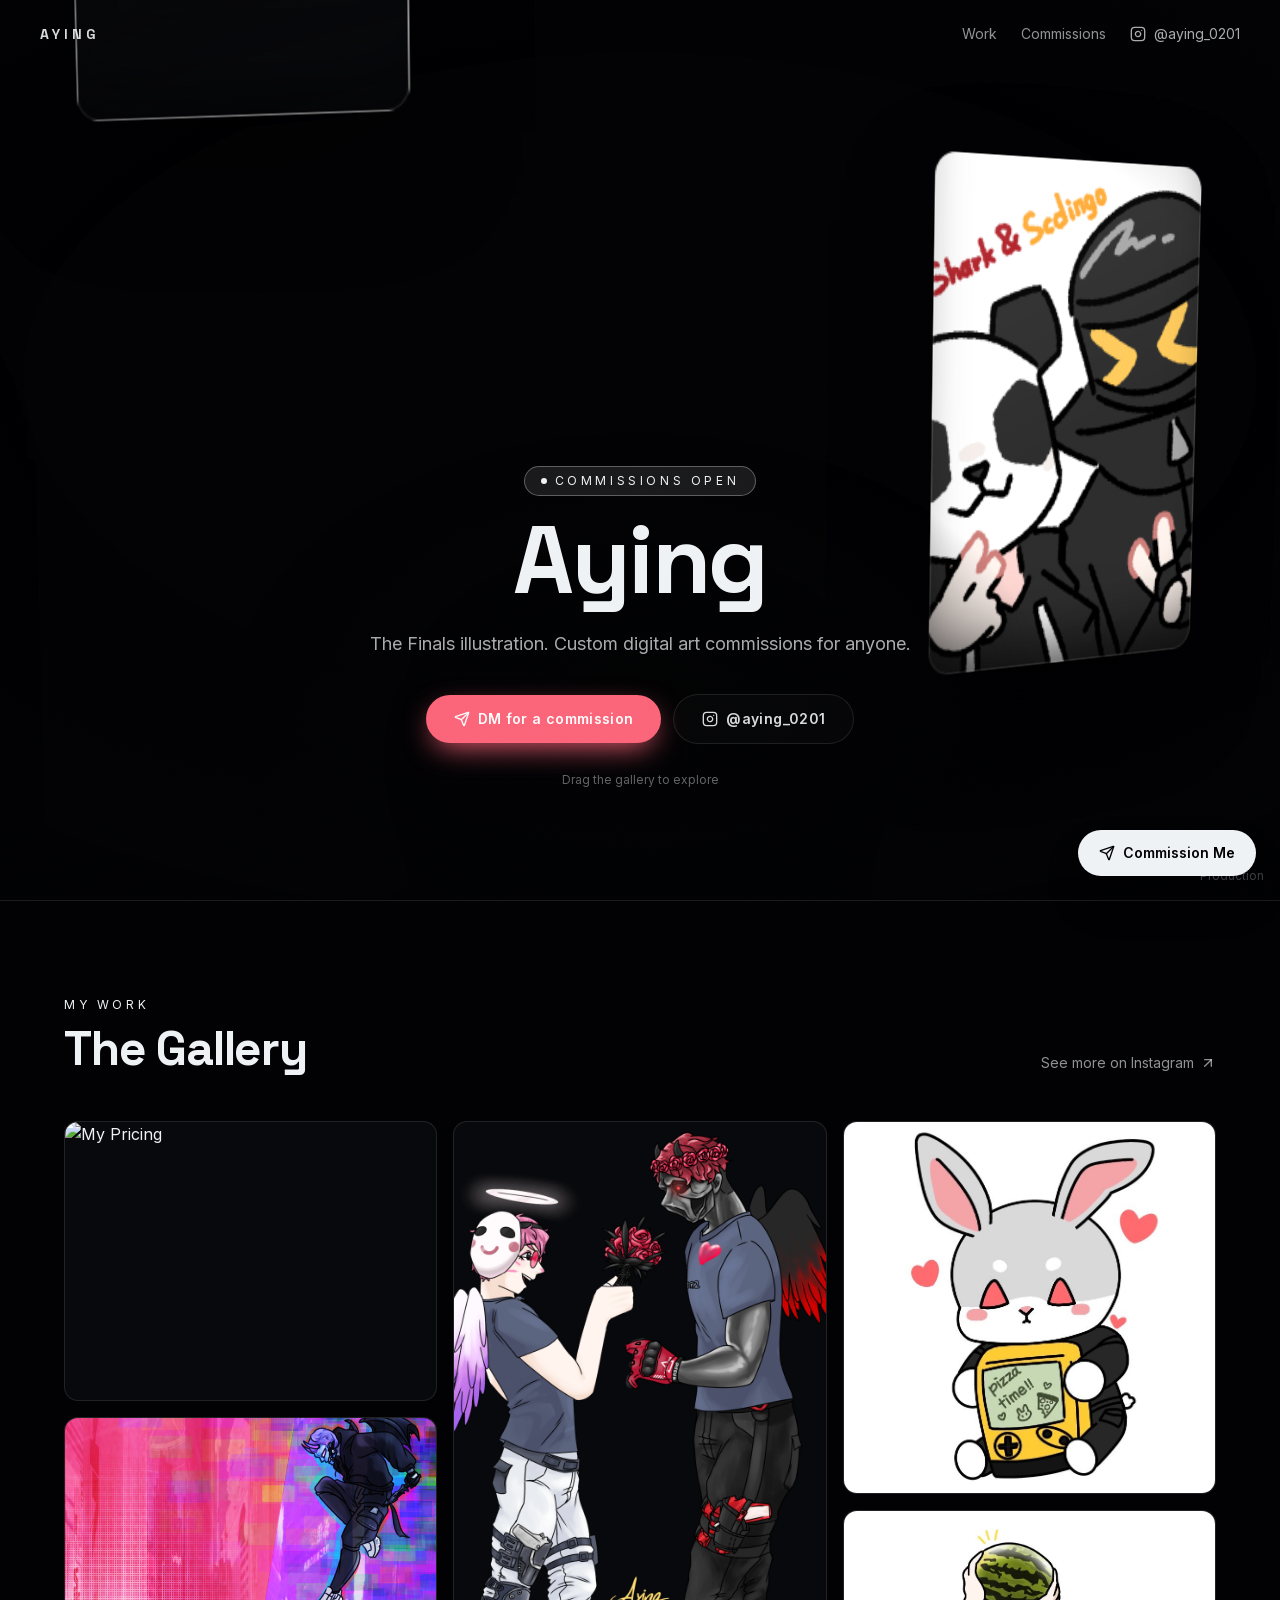
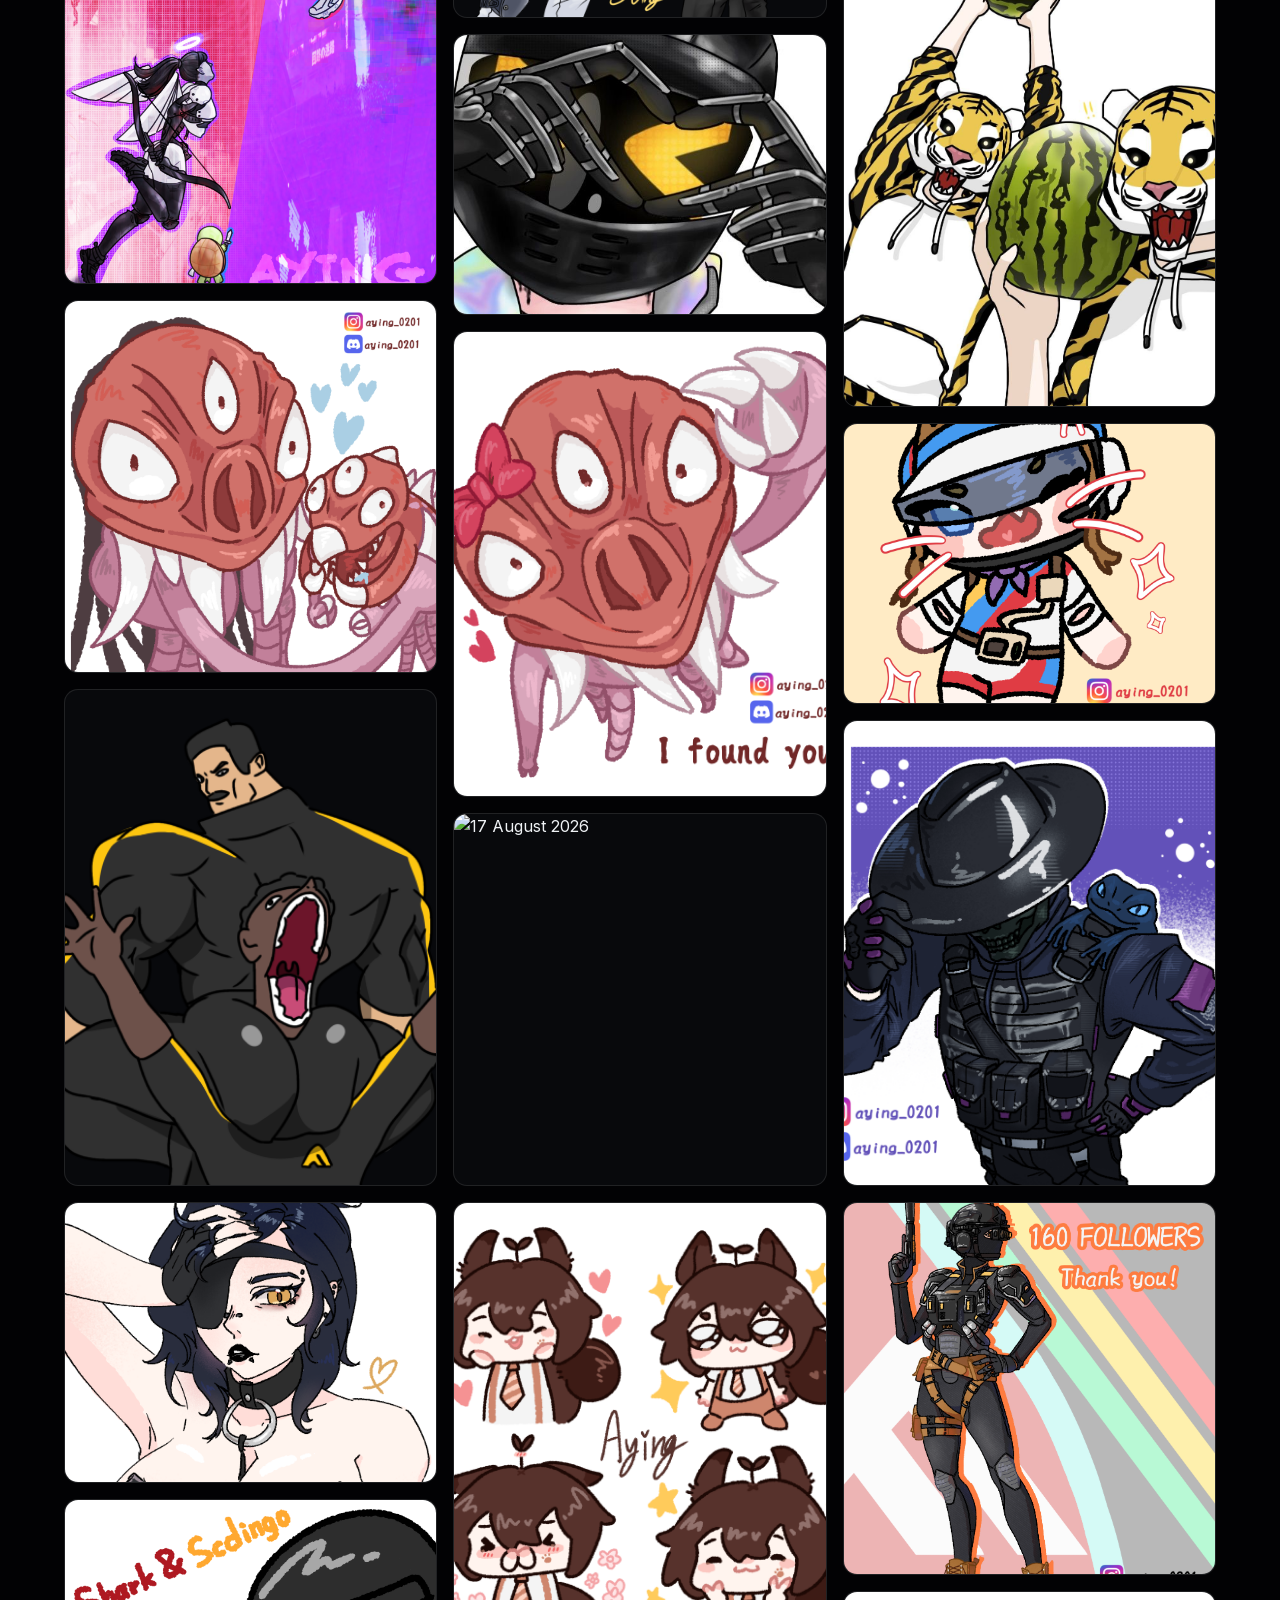
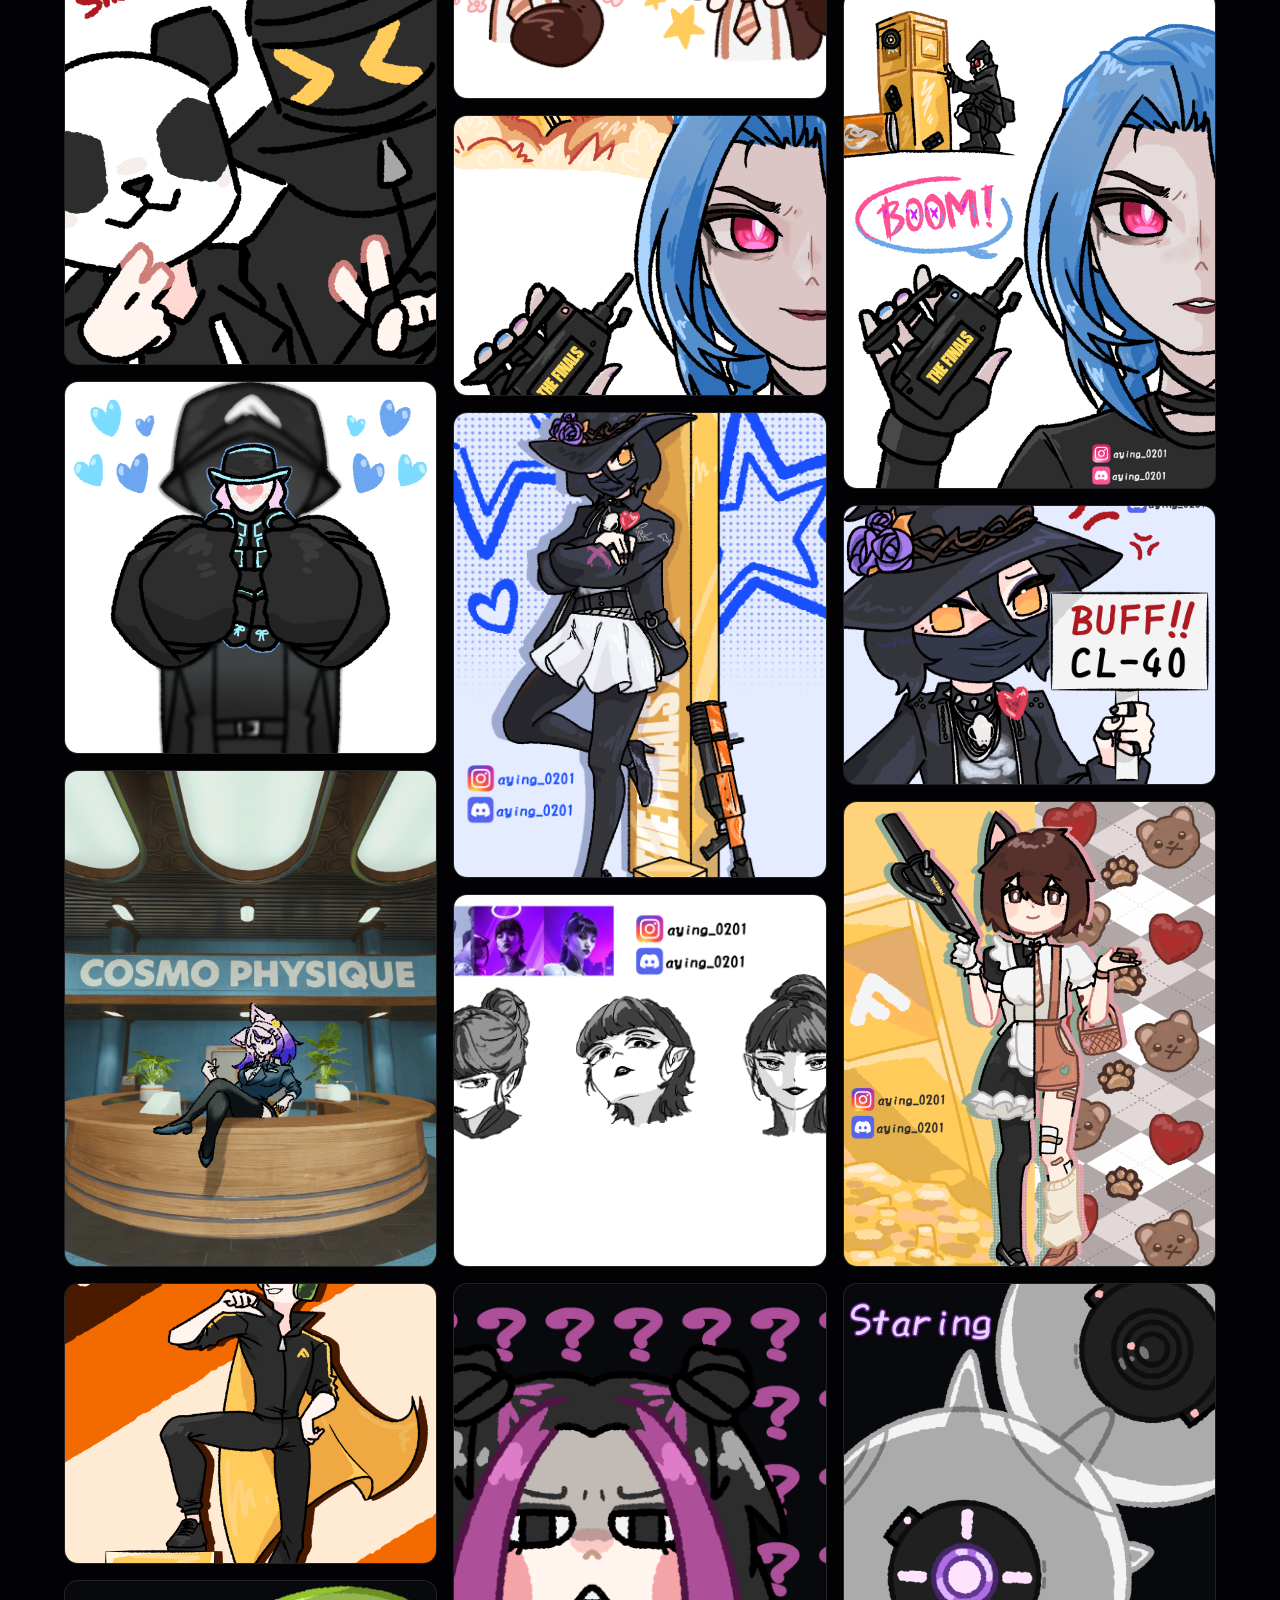
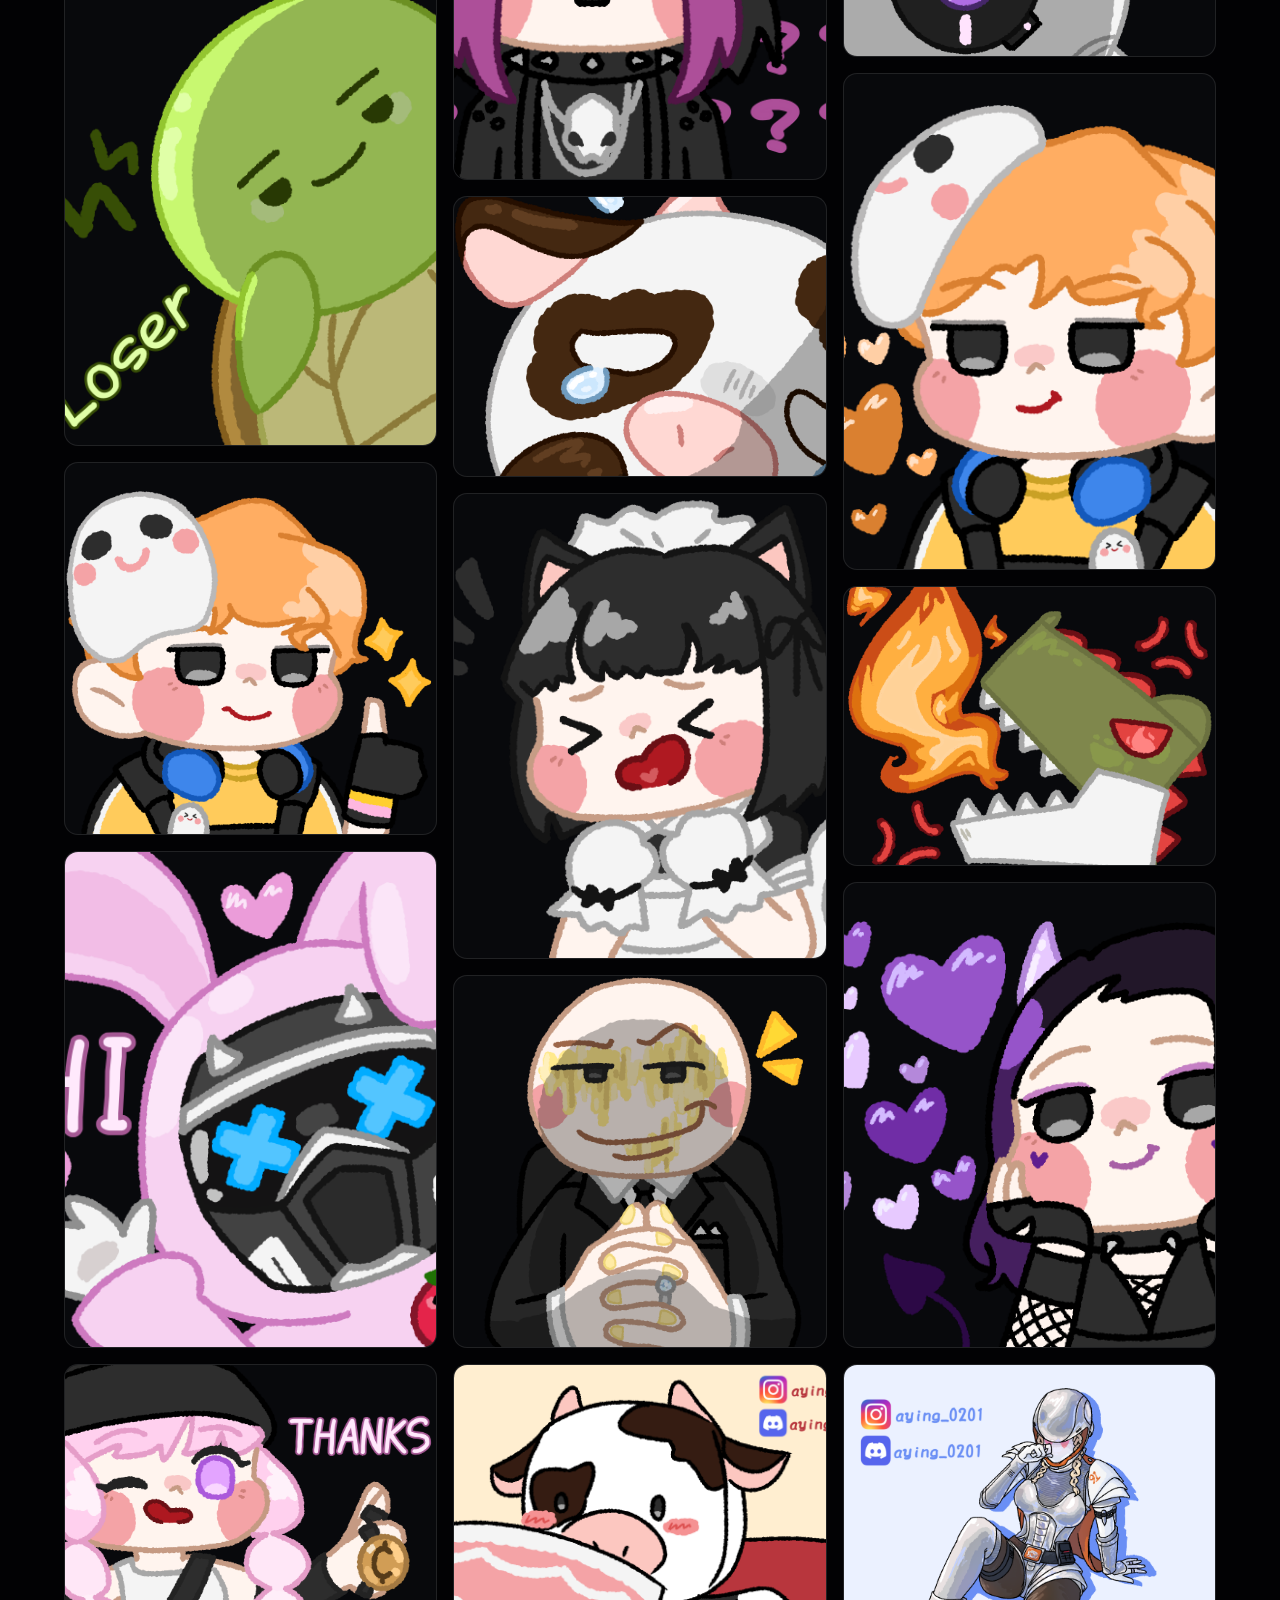
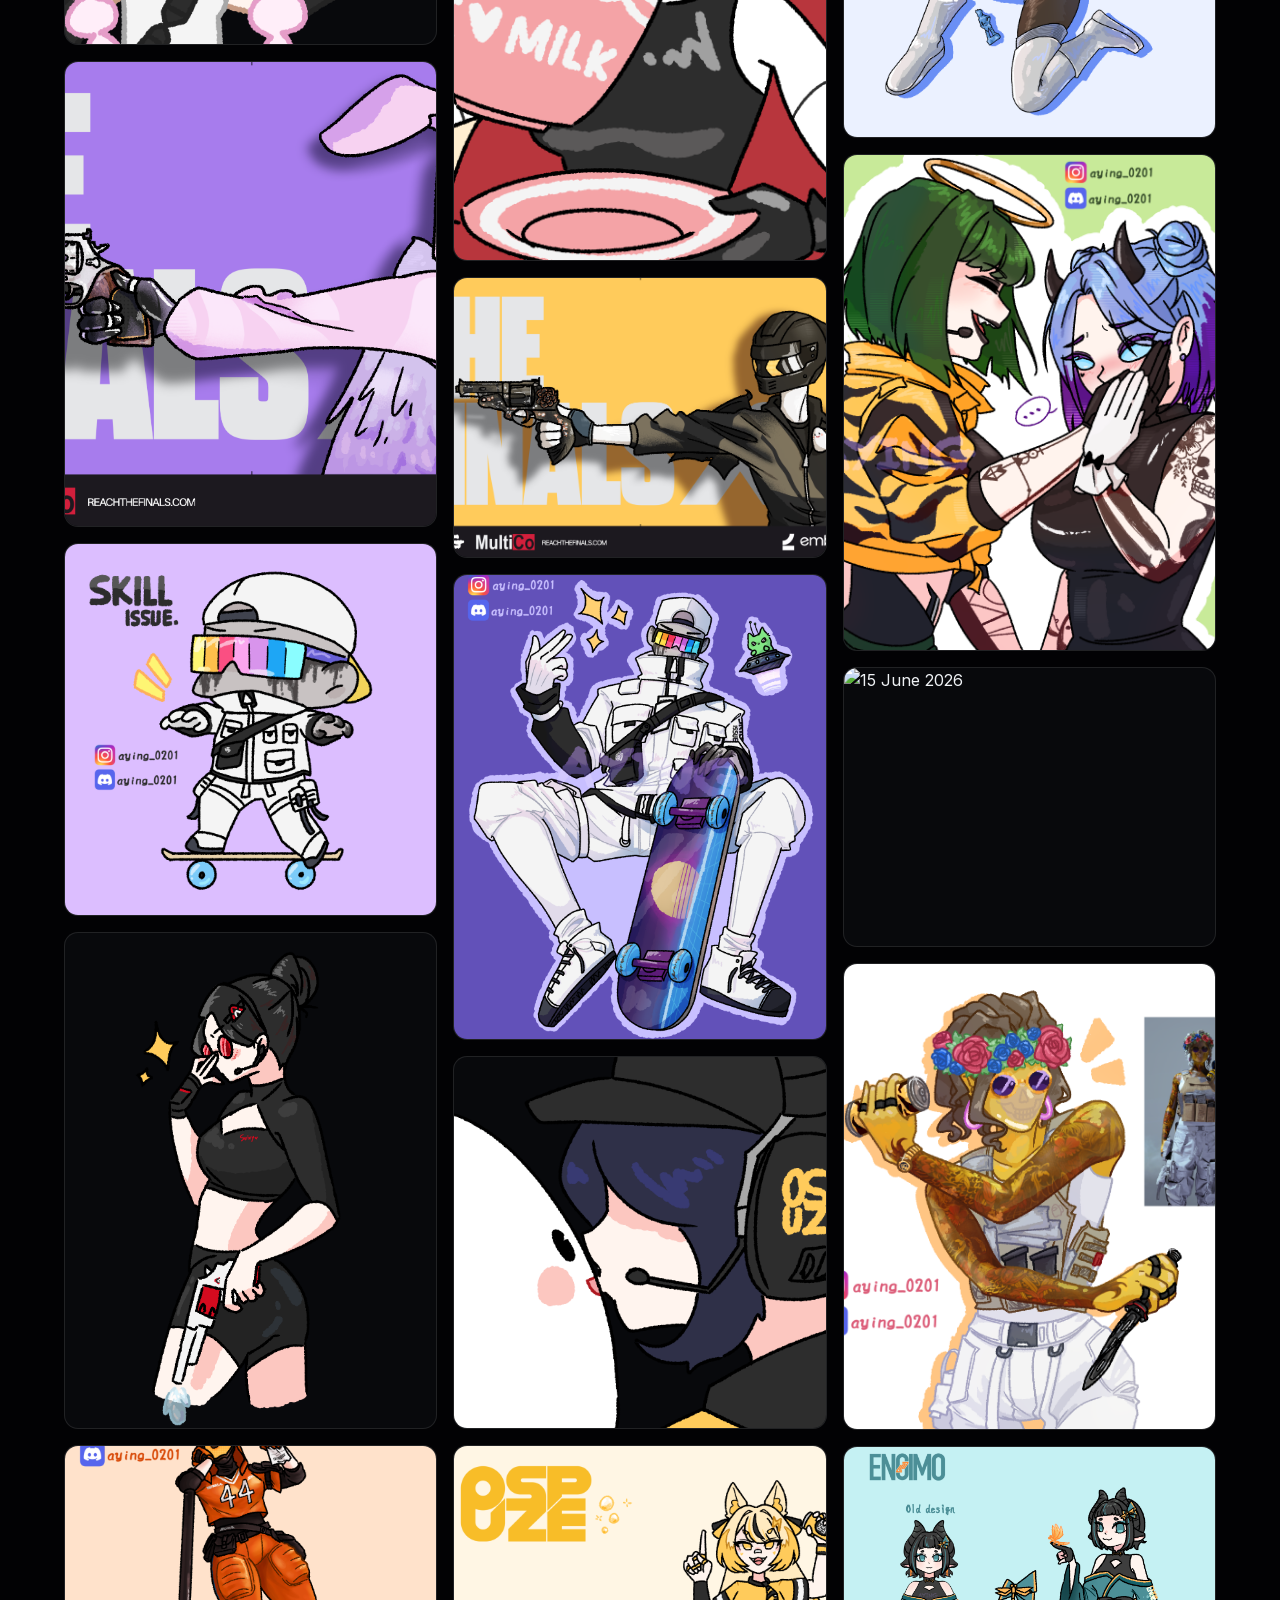
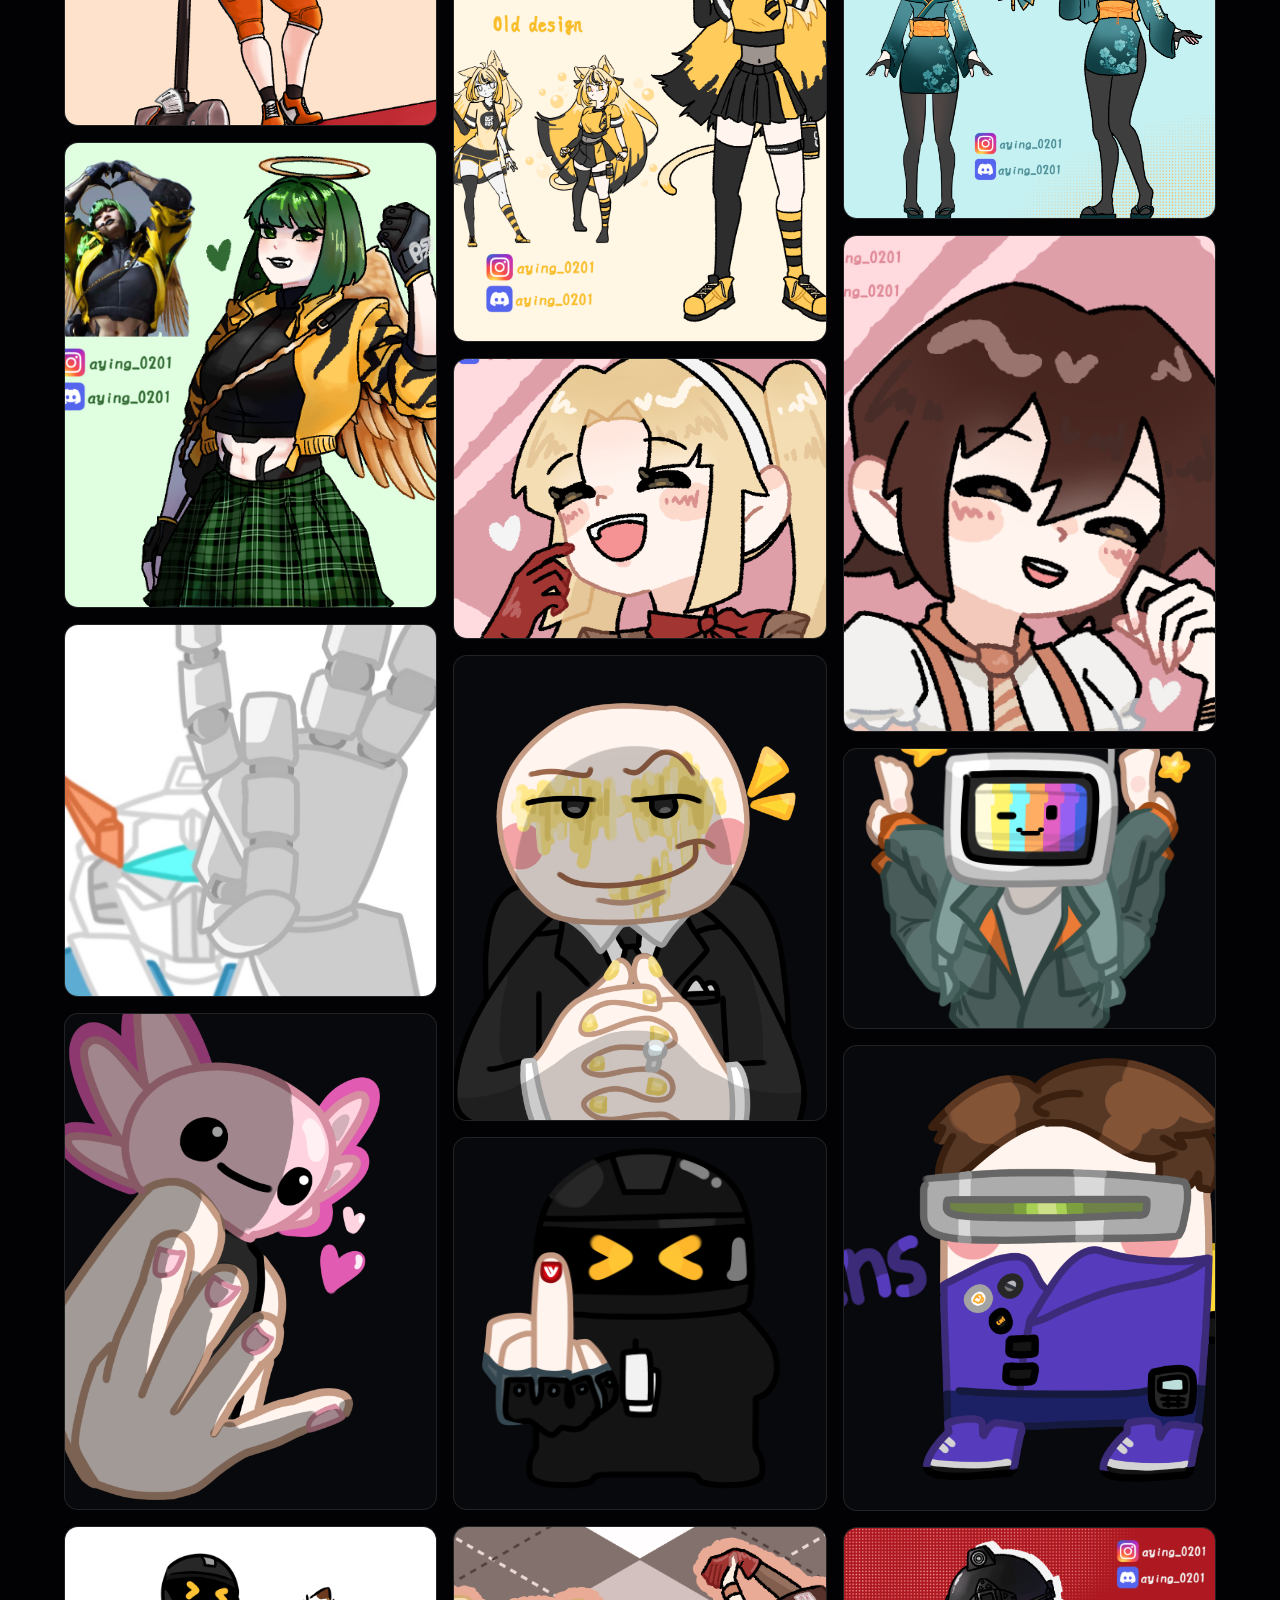
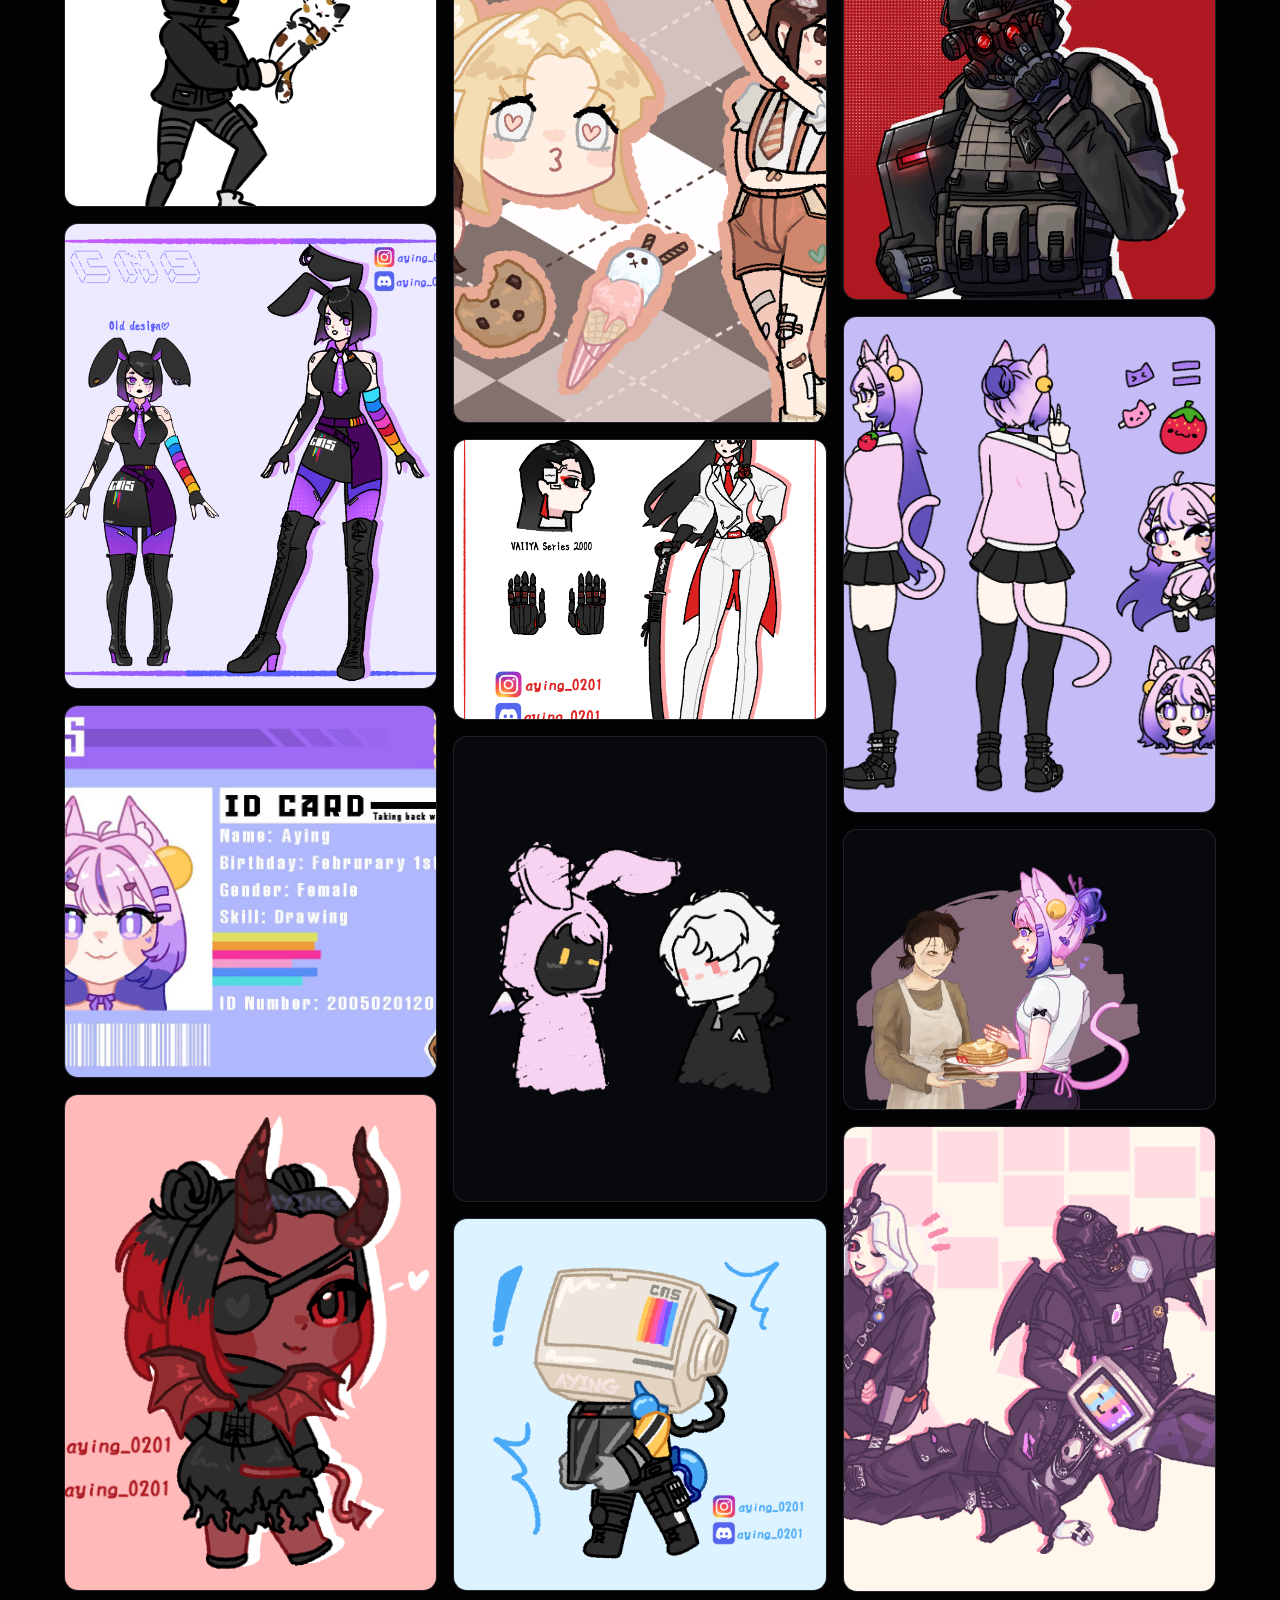
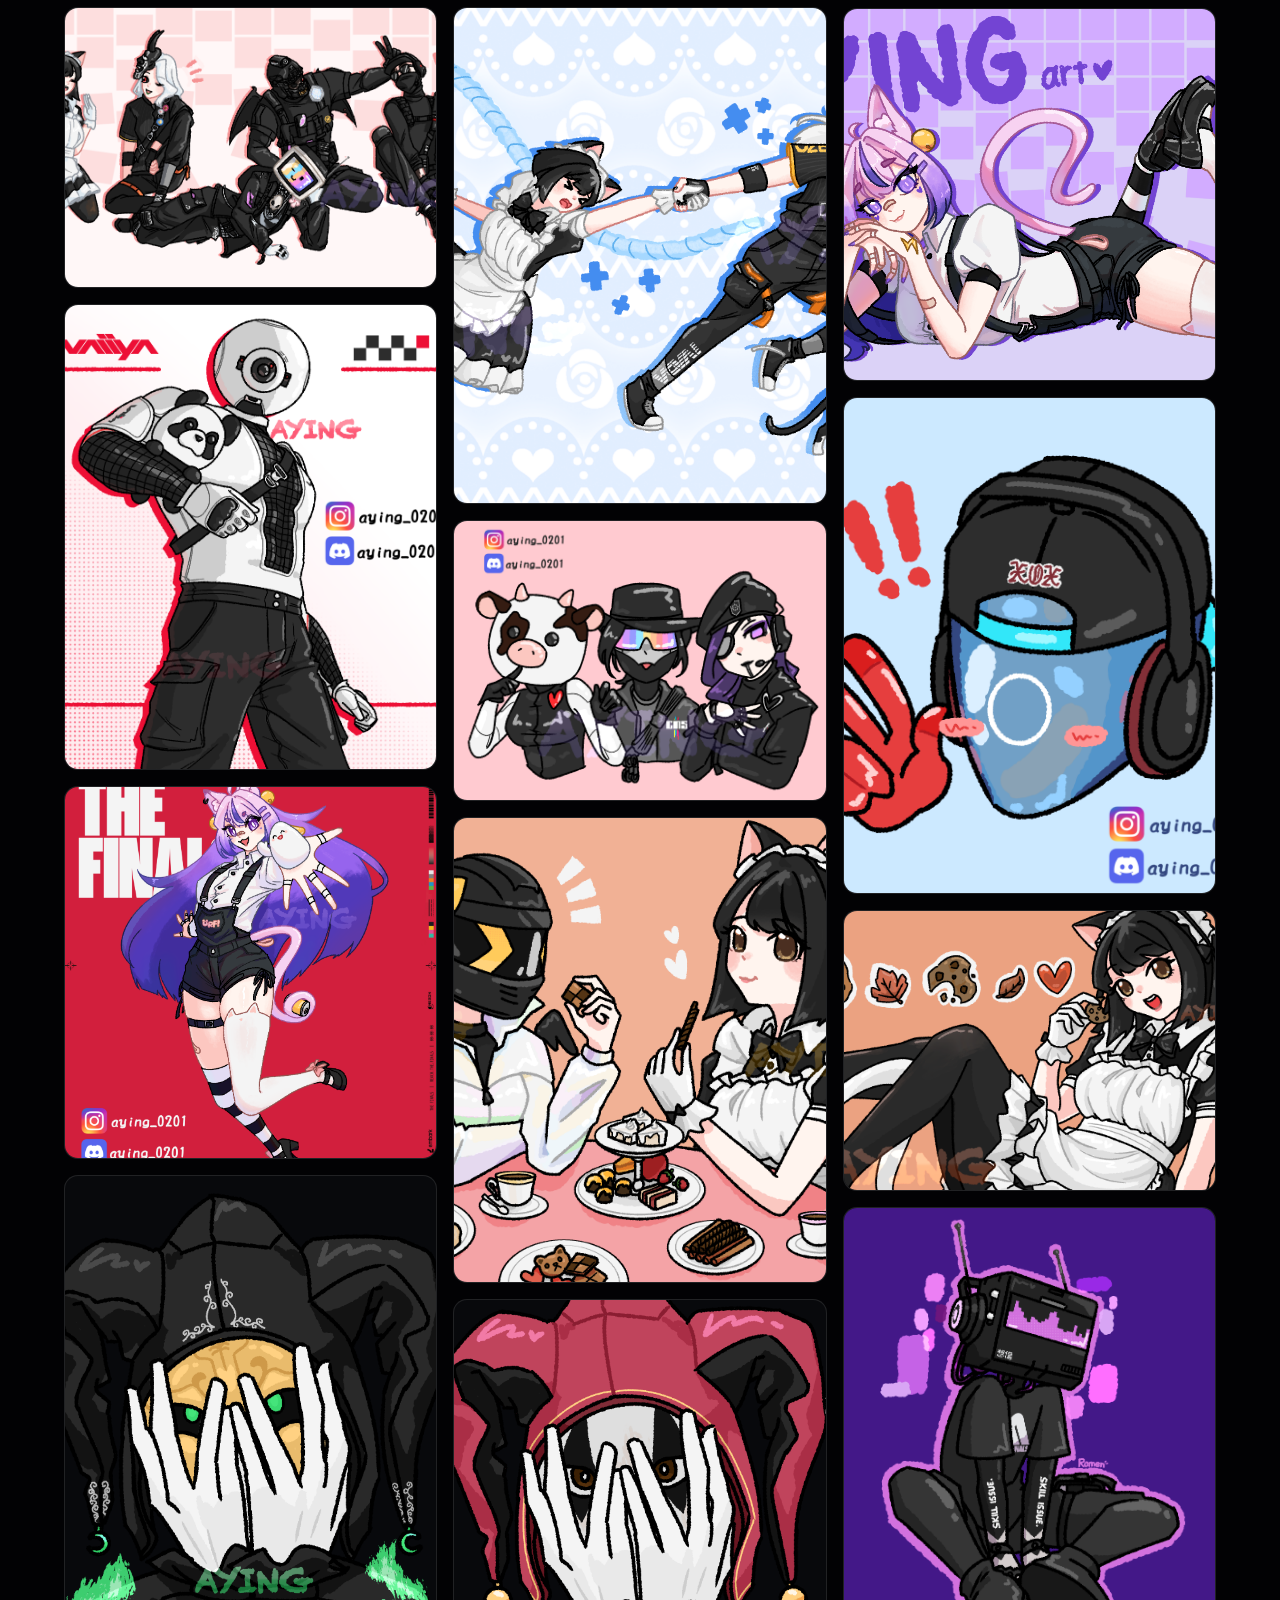
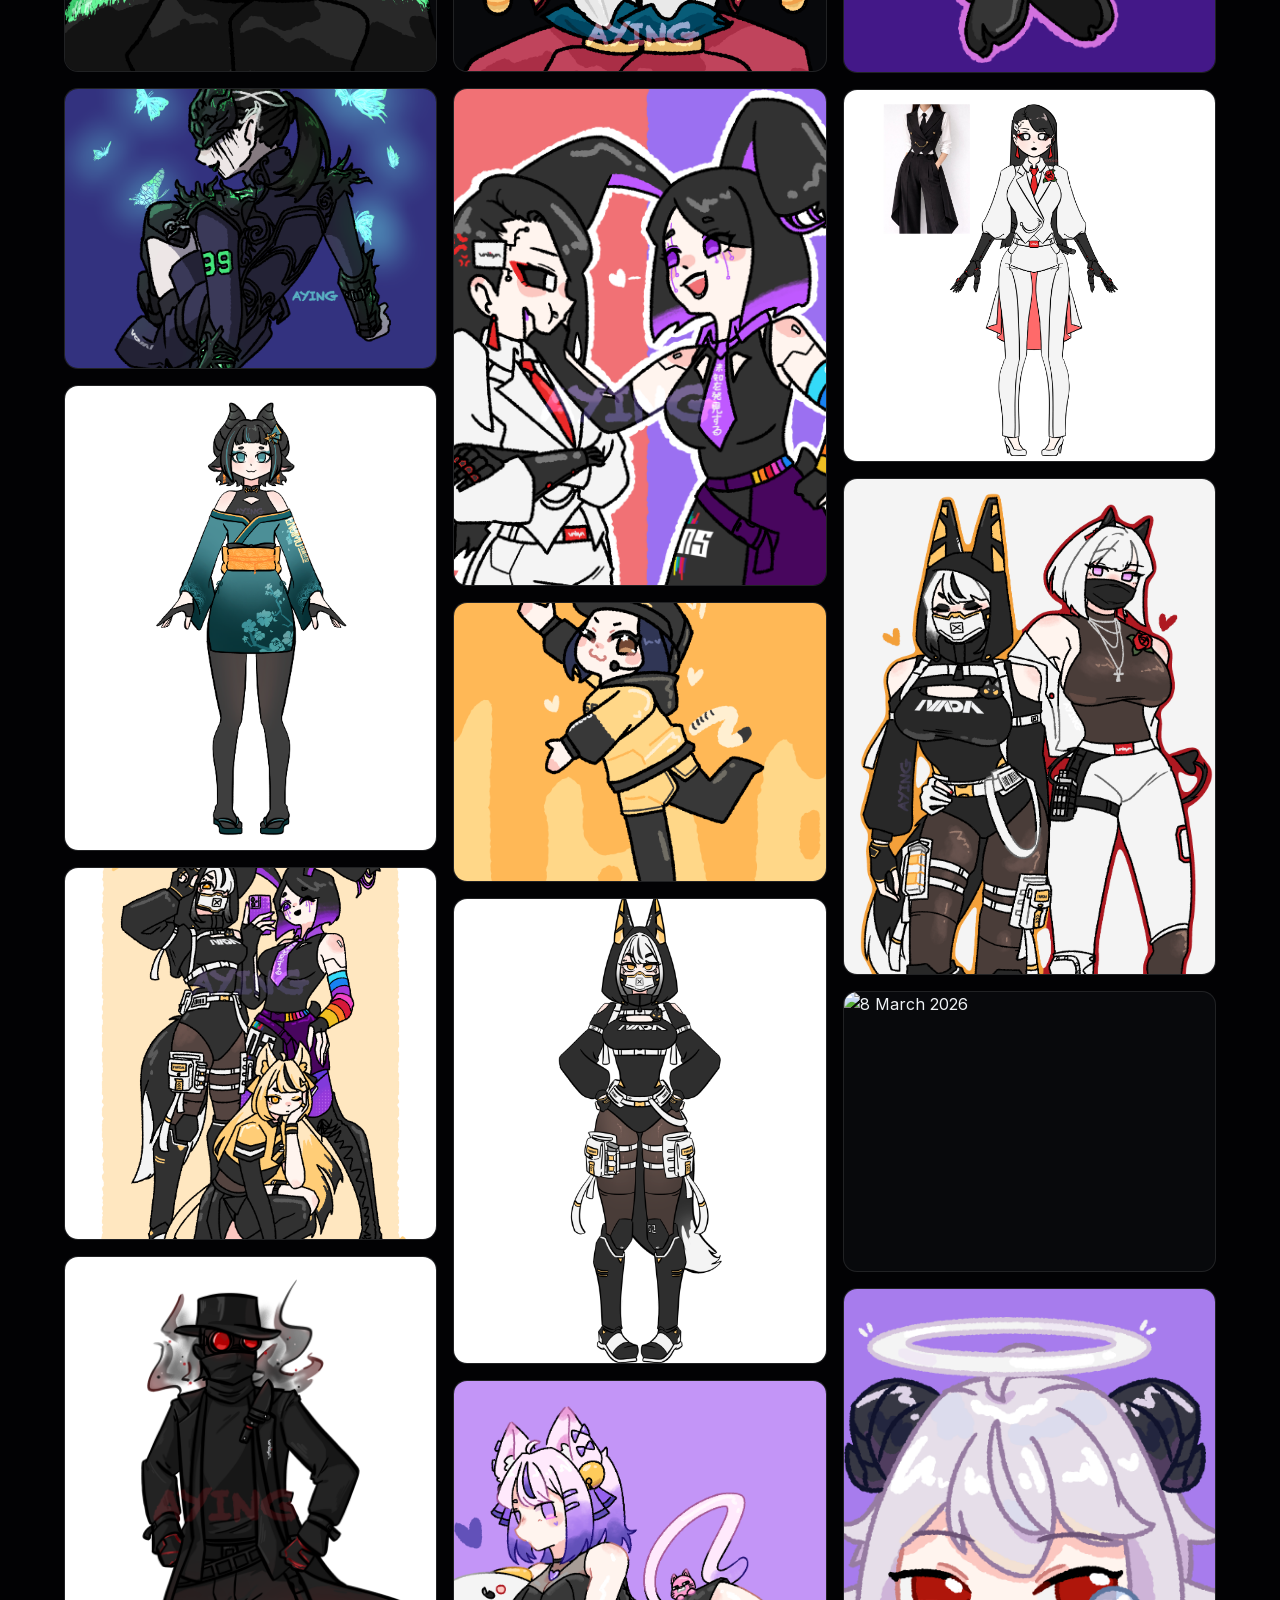
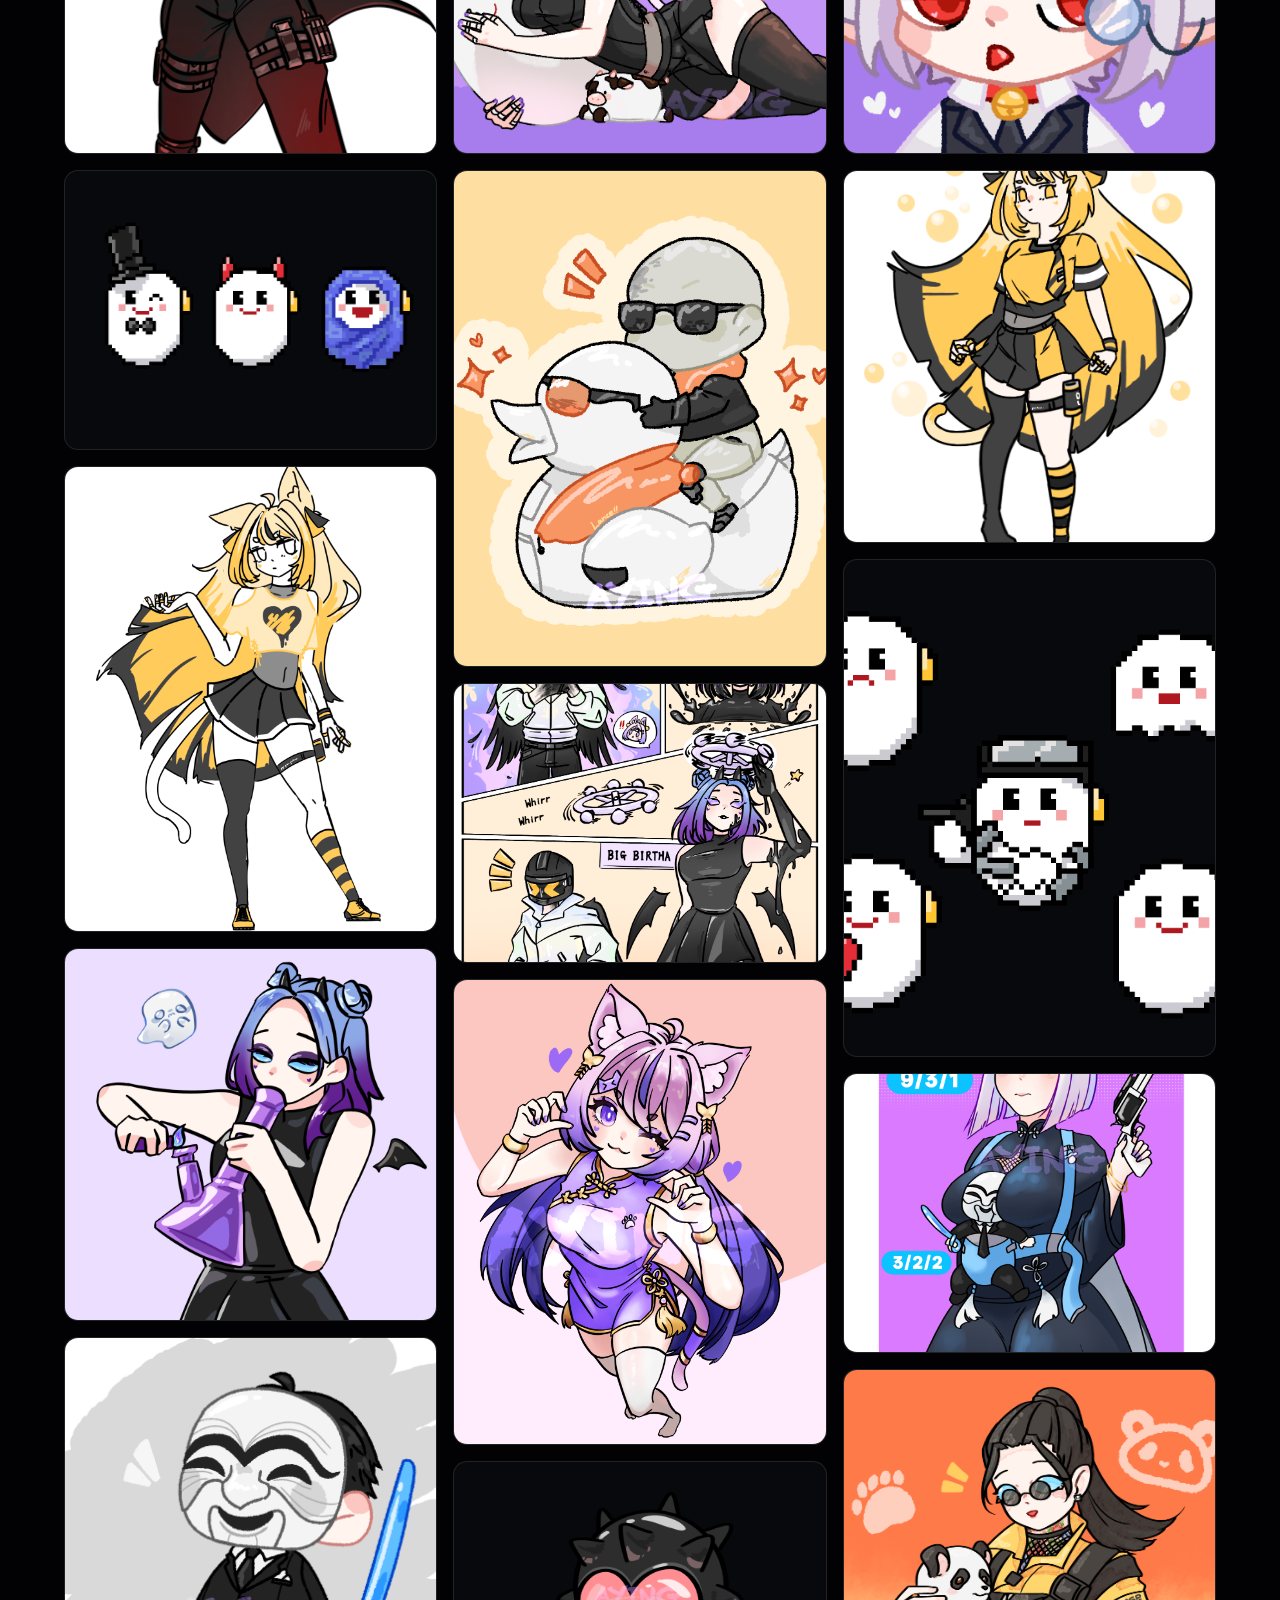
==== commit 15a41b20: "updatee" ====
--- a/index.html
+++ b/index.html
@@ -1 +1 @@
-<!DOCTYPE html><html lang="en" class="dark bg-background space_grotesk_d2a1ec3b-module__cnUgTW__variable inter_c6e48ee1-module__JRO3KW__variable"><head><meta charSet="utf-8"/><meta name="viewport" content="width=device-width, initial-scale=1"/><link rel="preload" href="/_next/static/media/0c89a48fa5027cee-s.p.2cyn07wtgehh0.woff2" as="font" crossorigin="" type="font/woff2"/><link rel="preload" href="/_next/static/media/83afe278b6a6bb3c-s.p.2bn3s6zvc0dyp.woff2" as="font" crossorigin="" type="font/woff2"/><link rel="preload" as="image" href="/art/public/images/discord-art-162.png"/><link rel="preload" as="image" href="/art/public/images/discord-art-161.png"/><link rel="preload" as="image" href="/art/public/images/discord-art-160.png"/><link rel="preload" as="image" href="/art/public/images/discord-art-159.png"/><link rel="preload" as="image" href="/art/public/images/discord-art-158.png"/><link rel="preload" as="image" href="/art/public/images/discord-art-157.png"/><link rel="preload" as="image" href="/art/public/images/discord-art-156.png"/><link rel="preload" as="image" href="/art/public/images/discord-art-155.png"/><link rel="preload" as="image" href="/art/public/images/discord-art-154.png"/><link rel="preload" as="image" href="/art/public/images/discord-art-153.png"/><link rel="stylesheet" href="/_next/static/chunks/3tmy_asxr41d1.css" data-precedence="next"/><link rel="preload" as="script" fetchPriority="low" href="/_next/static/chunks/3l04zcqx63h3y.js"/><script src="/_next/static/chunks/2ok_fay6l9q1p.js" async=""></script><script src="/_next/static/chunks/08ttfj81-47mu.js" async=""></script><script src="/_next/static/chunks/turbopack-33vp347x__vaf.js" async=""></script><script src="/_next/static/chunks/3fntmmi971322.js" async="" crossorigin=""></script><script src="/_next/static/chunks/43buyw3t762m2.js" async="" crossorigin=""></script><link rel="preload" as="image" href="/art/public/images/discord-art-152.png"/><link rel="preload" as="image" href="/art/public/images/discord-art-151.png"/><link rel="preload" as="image" href="/art/public/images/discord-art-150.png"/><link rel="preload" as="image" href="/art/public/images/discord-art-148.png"/><link rel="preload" as="image" href="/art/public/images/discord-art-147.png"/><link rel="preload" as="image" href="/art/public/images/discord-art-146.png"/><link rel="preload" as="image" href="/art/public/images/discord-art-145.png"/><link rel="preload" as="image" href="/art/public/images/discord-art-144.png"/><link rel="preload" as="image" href="/art/public/images/discord-art-143.png"/><link rel="preload" as="image" href="/art/public/images/discord-art-142.png"/><link rel="preload" as="image" href="/art/public/images/discord-art-141.png"/><link rel="preload" as="image" href="/art/public/images/discord-art-140.png"/><link rel="preload" as="image" href="/art/public/images/discord-art-139.png"/><link rel="preload" as="image" href="/art/public/images/discord-art-138.png"/><link rel="preload" as="image" href="/art/public/images/discord-art-137.png"/><link rel="preload" as="image" href="/art/public/images/discord-art-136.png"/><link rel="preload" as="image" href="/art/public/images/discord-art-135.png"/><link rel="preload" as="image" href="/art/public/images/discord-art-134.png"/><link rel="preload" as="image" href="/art/public/images/discord-art-133.png"/><link rel="preload" as="image" href="/art/public/images/discord-art-131.png"/><link rel="preload" as="image" href="/art/public/images/discord-art-082.png"/><link rel="preload" as="image" href="/art/public/images/discord-art-126.png"/><link rel="preload" as="image" href="/art/public/images/discord-art-123.png"/><link rel="preload" as="image" href="/art/public/images/discord-art-119.png"/><link rel="preload" as="image" href="/art/public/images/discord-art-116.png"/><link rel="preload" as="image" href="/art/public/images/discord-art-113.png"/><link rel="preload" as="image" href="/art/public/images/discord-art-110.png"/><link rel="preload" as="image" href="/art/public/images/discord-art-106.png"/><link rel="preload" as="image" href="/art/public/images/discord-art-103.png"/><link rel="preload" as="image" href="/art/public/images/discord-art-099.png"/><link rel="preload" as="image" href="/art/public/images/discord-art-094.png"/><link rel="preload" as="image" href="/art/public/images/discord-art-090.png"/><link rel="preload" as="image" href="/art/public/images/discord-art-087.png"/><link rel="preload" as="image" href="/art/public/images/discord-art-084.png"/><link rel="preload" as="image" href="/art/public/images/discord-art-080.png"/><link rel="preload" as="image" href="/art/public/images/discord-art-077.png"/><link rel="preload" as="image" href="/art/public/images/discord-art-074.png"/><link rel="preload" as="image" href="/art/public/images/discord-art-070.png"/><link rel="preload" as="image" href="/art/public/images/discord-art-066.png"/><link rel="preload" as="image" href="/art/public/images/discord-art-063.png"/><link rel="preload" as="image" href="/art/public/images/discord-art-060.png"/><link rel="preload" as="image" href="/art/public/images/discord-art-056.png"/><link rel="preload" as="image" href="/art/public/images/discord-art-053.png"/><link rel="preload" as="image" href="/art/public/images/discord-art-048.png"/><link rel="preload" as="image" href="/art/public/images/discord-art-045.png"/><link rel="preload" as="image" href="/art/public/images/discord-art-042.png"/><link rel="preload" as="image" href="/art/public/images/discord-art-039.png"/><link rel="preload" as="image" href="/art/public/images/discord-art-036.png"/><link rel="preload" as="image" href="/art/public/images/discord-art-033.png"/><link rel="preload" as="image" href="/art/public/images/discord-art-030.png"/><link rel="preload" as="image" href="/art/public/images/discord-art-025.png"/><link rel="preload" as="image" href="/art/public/images/discord-art-021.png"/><link rel="preload" as="image" href="/art/public/images/discord-art-014.png"/><link rel="preload" as="image" href="/art/public/images/discord-art-010.png"/><link rel="preload" as="image" href="/art/public/images/discord-art-005.png"/><link rel="preload" as="image" href="/art/public/images/discord-art-002.png"/><link rel="preload" as="image" href="/art/public/images/discord-art-129.png"/><link rel="preload" as="image" href="/art/public/images/discord-art-125.png"/><link rel="preload" as="image" href="/art/public/images/discord-art-121.png"/><link rel="preload" as="image" href="/art/public/images/discord-art-118.png"/><link rel="preload" as="image" href="/art/public/images/discord-art-115.png"/><link rel="preload" as="image" href="/art/public/images/discord-art-112.png"/><link rel="preload" as="image" href="/art/public/images/discord-art-109.png"/><link rel="preload" as="image" href="/art/public/images/discord-art-105.png"/><link rel="preload" as="image" href="/art/public/images/discord-art-101.png"/><link rel="preload" as="image" href="/art/public/images/discord-art-098.jpg"/><link rel="preload" as="image" href="/art/public/images/discord-art-092.png"/><link rel="preload" as="image" href="/art/public/images/discord-art-089.png"/><link rel="preload" as="image" href="/art/public/images/discord-art-086.png"/><link rel="preload" as="image" href="/art/public/images/discord-art-083.png"/><link rel="preload" as="image" href="/art/public/images/discord-art-079.png"/><link rel="preload" as="image" href="/art/public/images/discord-art-076.png"/><link rel="preload" as="image" href="/art/public/images/discord-art-072.png"/><link rel="preload" as="image" href="/art/public/images/discord-art-069.png"/><link rel="preload" as="image" href="/art/public/images/discord-art-065.png"/><link rel="preload" as="image" href="/art/public/images/discord-art-062.png"/><link rel="preload" as="image" href="/art/public/images/discord-art-059.png"/><link rel="preload" as="image" href="/art/public/images/discord-art-055.png"/><link rel="preload" as="image" href="/art/public/images/discord-art-051.png"/><link rel="preload" as="image" href="/art/public/images/discord-art-047.png"/><link rel="preload" as="image" href="/art/public/images/discord-art-044.png"/><link rel="preload" as="image" href="/art/public/images/discord-art-041.png"/><link rel="preload" as="image" href="/art/public/images/discord-art-038.png"/><link rel="preload" as="image" href="/art/public/images/discord-art-035.png"/><link rel="preload" as="image" href="/art/public/images/discord-art-032.png"/><link rel="preload" as="image" href="/art/public/images/discord-art-029.png"/><link rel="preload" as="image" href="/art/public/images/discord-art-024.png"/><link rel="preload" as="image" href="/art/public/images/discord-art-020.png"/><link rel="preload" as="image" href="/art/public/images/discord-art-013.png"/><link rel="preload" as="image" href="/art/public/images/discord-art-009.png"/><link rel="preload" as="image" href="/art/public/images/discord-art-004.png"/><link rel="preload" as="image" href="/art/public/images/discord-art-001.png"/><link rel="preload" as="image" href="/art/public/images/discord-art-128.png"/><link rel="preload" as="image" href="/art/public/images/discord-art-124.png"/><link rel="preload" as="image" href="/art/public/images/discord-art-120.png"/><link rel="preload" as="image" href="/art/public/images/discord-art-117.png"/><link rel="preload" as="image" href="/art/public/images/discord-art-114.png"/><link rel="preload" as="image" href="/art/public/images/discord-art-111.png"/><link rel="preload" as="image" href="/art/public/images/discord-art-108.png"/><link rel="preload" as="image" href="/art/public/images/discord-art-104.png"/><link rel="preload" as="image" href="/art/public/images/discord-art-100.png"/><link rel="preload" as="image" href="/art/public/images/discord-art-097.png"/><link rel="preload" as="image" href="/art/public/images/discord-art-091.png"/><link rel="preload" as="image" href="/art/public/images/discord-art-088.png"/><link rel="preload" as="image" href="/art/public/images/discord-art-085.png"/><link rel="preload" as="image" href="/art/public/images/discord-art-081.png"/><link rel="preload" as="image" href="/art/public/images/discord-art-078.png"/><link rel="preload" as="image" href="/art/public/images/discord-art-075.png"/><link rel="preload" as="image" href="/art/public/images/discord-art-071.png"/><link rel="preload" as="image" href="/art/public/images/discord-art-068.png"/><link rel="preload" as="image" href="/art/public/images/discord-art-064.png"/><link rel="preload" as="image" href="/art/public/images/discord-art-061.png"/><link rel="preload" as="image" href="/art/public/images/discord-art-057.png"/><link rel="preload" as="image" href="/art/public/images/discord-art-054.png"/><link rel="preload" as="image" href="/art/public/images/discord-art-050.png"/><link rel="preload" as="image" href="/art/public/images/discord-art-046.png"/><link rel="preload" as="image" href="/art/public/images/discord-art-043.png"/><link rel="preload" as="image" href="/art/public/images/discord-art-040.png"/><link rel="preload" as="image" href="/art/public/images/discord-art-037.png"/><link rel="preload" as="image" href="/art/public/images/discord-art-034.png"/><link rel="preload" as="image" href="/art/public/images/discord-art-031.png"/><link rel="preload" as="image" href="/art/public/images/discord-art-028.png"/><link rel="preload" as="image" href="/art/public/images/discord-art-023.png"/><link rel="preload" as="image" href="/art/public/images/discord-art-019.png"/><link rel="preload" as="image" href="/art/public/images/discord-art-012.png"/><link rel="preload" as="image" href="/art/public/images/discord-art-008.png"/><link rel="preload" as="image" href="/art/public/images/discord-art-003.png"/><meta name="theme-color" content="#050507"/><meta name="color-scheme" content="dark"/><title>Aying — The Finals Illustration</title><meta name="description" content="Aying: The Finals illustration. Custom digital art commissions for anyone. Commissions open — DM on Instagram."/><meta name="next-size-adjust" content=""/><script src="/_next/static/chunks/0cz1d0mv5g_q7.js" noModule=""></script></head><body class="font-sans antialiased"><div hidden=""><!--$--><!--/$--></div><main class="relative min-h-dvh bg-background text-foreground"><section class="grain relative flex min-h-dvh flex-col overflow-hidden"><div class="helix-scene helix-fade-in absolute inset-0 cursor-grab touch-none select-none active:cursor-grabbing" aria-hidden="true"><div class="helix-camera"><div class="helix-stage"><div class="helix-card"><img src="/art/public/images/discord-art-162.png" alt="" class="h-full w-full object-cover" draggable="false"/><span class="helix-card-sheen" aria-hidden="true"></span></div><div class="helix-card"><img src="/art/public/images/discord-art-161.png" alt="" class="h-full w-full object-cover" draggable="false"/><span class="helix-card-sheen" aria-hidden="true"></span></div><div class="helix-card"><img src="/art/public/images/discord-art-160.png" alt="" class="h-full w-full object-cover" draggable="false"/><span class="helix-card-sheen" aria-hidden="true"></span></div><div class="helix-card"><img src="/art/public/images/discord-art-159.png" alt="" class="h-full w-full object-cover" draggable="false"/><span class="helix-card-sheen" aria-hidden="true"></span></div><div class="helix-card"><img src="/art/public/images/discord-art-158.png" alt="" class="h-full w-full object-cover" draggable="false"/><span class="helix-card-sheen" aria-hidden="true"></span></div><div class="helix-card"><img src="/art/public/images/discord-art-157.png" alt="" class="h-full w-full object-cover" draggable="false"/><span class="helix-card-sheen" aria-hidden="true"></span></div><div class="helix-card"><img src="/art/public/images/discord-art-156.png" alt="" class="h-full w-full object-cover" draggable="false"/><span class="helix-card-sheen" aria-hidden="true"></span></div><div class="helix-card"><img src="/art/public/images/discord-art-155.png" alt="" class="h-full w-full object-cover" draggable="false"/><span class="helix-card-sheen" aria-hidden="true"></span></div><div class="helix-card"><img src="/art/public/images/discord-art-154.png" alt="" class="h-full w-full object-cover" draggable="false"/><span class="helix-card-sheen" aria-hidden="true"></span></div><div class="helix-card"><img src="/art/public/images/discord-art-153.png" alt="" class="h-full w-full object-cover" draggable="false"/><span class="helix-card-sheen" aria-hidden="true"></span></div><div class="helix-card"><img src="/art/public/images/discord-art-152.png" alt="" class="h-full w-full object-cover" draggable="false"/><span class="helix-card-sheen" aria-hidden="true"></span></div><div class="helix-card"><img src="/art/public/images/discord-art-151.png" alt="" class="h-full w-full object-cover" draggable="false"/><span class="helix-card-sheen" aria-hidden="true"></span></div><div class="helix-card"><img src="/art/public/images/discord-art-150.png" alt="" class="h-full w-full object-cover" draggable="false"/><span class="helix-card-sheen" aria-hidden="true"></span></div><div class="helix-card"><img src="/art/public/images/discord-art-148.png" alt="" class="h-full w-full object-cover" draggable="false"/><span class="helix-card-sheen" aria-hidden="true"></span></div><div class="helix-card"><img src="/art/public/images/discord-art-147.png" alt="" class="h-full w-full object-cover" draggable="false"/><span class="helix-card-sheen" aria-hidden="true"></span></div><div class="helix-card"><img src="/art/public/images/discord-art-146.png" alt="" class="h-full w-full object-cover" draggable="false"/><span class="helix-card-sheen" aria-hidden="true"></span></div><div class="helix-card"><img src="/art/public/images/discord-art-145.png" alt="" class="h-full w-full object-cover" draggable="false"/><span class="helix-card-sheen" aria-hidden="true"></span></div><div class="helix-card"><img src="/art/public/images/discord-art-144.png" alt="" class="h-full w-full object-cover" draggable="false"/><span class="helix-card-sheen" aria-hidden="true"></span></div><div class="helix-card"><img src="/art/public/images/discord-art-143.png" alt="" class="h-full w-full object-cover" draggable="false"/><span class="helix-card-sheen" aria-hidden="true"></span></div><div class="helix-card"><img src="/art/public/images/discord-art-142.png" alt="" class="h-full w-full object-cover" draggable="false"/><span class="helix-card-sheen" aria-hidden="true"></span></div><div class="helix-card"><img src="/art/public/images/discord-art-141.png" alt="" class="h-full w-full object-cover" draggable="false"/><span class="helix-card-sheen" aria-hidden="true"></span></div><div class="helix-card"><img src="/art/public/images/discord-art-140.png" alt="" class="h-full w-full object-cover" draggable="false"/><span class="helix-card-sheen" aria-hidden="true"></span></div><div class="helix-card"><img src="/art/public/images/discord-art-139.png" alt="" class="h-full w-full object-cover" draggable="false"/><span class="helix-card-sheen" aria-hidden="true"></span></div><div class="helix-card"><img src="/art/public/images/discord-art-138.png" alt="" class="h-full w-full object-cover" draggable="false"/><span class="helix-card-sheen" aria-hidden="true"></span></div><div class="helix-card"><img src="/art/public/images/discord-art-137.png" alt="" class="h-full w-full object-cover" draggable="false"/><span class="helix-card-sheen" aria-hidden="true"></span></div><div class="helix-card"><img src="/art/public/images/discord-art-136.png" alt="" class="h-full w-full object-cover" draggable="false"/><span class="helix-card-sheen" aria-hidden="true"></span></div><div class="helix-card"><img src="/art/public/images/discord-art-135.png" alt="" class="h-full w-full object-cover" draggable="false"/><span class="helix-card-sheen" aria-hidden="true"></span></div><div class="helix-card"><img src="/art/public/images/discord-art-134.png" alt="" class="h-full w-full object-cover" draggable="false"/><span class="helix-card-sheen" aria-hidden="true"></span></div><div class="helix-card"><img src="/art/public/images/discord-art-133.png" alt="" class="h-full w-full object-cover" draggable="false"/><span class="helix-card-sheen" aria-hidden="true"></span></div><div class="helix-card"><img src="/art/public/images/discord-art-131.png" alt="" class="h-full w-full object-cover" draggable="false"/><span class="helix-card-sheen" aria-hidden="true"></span></div></div></div></div><div class="pointer-events-none absolute inset-0 z-[1100]" style="background:radial-gradient(120% 90% at 50% 42%, transparent 0%, transparent 40%, oklch(0.09 0.006 265 / 0.55) 70%, oklch(0.09 0.006 265 / 0.96) 100%)" aria-hidden="true"></div><header class="relative z-[1200] flex items-center justify-between px-6 py-6 md:px-10"><span class="font-display text-sm font-bold uppercase tracking-[0.28em] text-foreground/90">Aying</span><nav class="flex items-center gap-6 text-sm"><a href="#work" class="hidden text-foreground/60 transition-colors hover:text-foreground sm:inline">Work</a><a href="#commissions" class="hidden text-foreground/60 transition-colors hover:text-foreground sm:inline">Commissions</a><a href="https://instagram.com/aying_0201" target="_blank" rel="noopener noreferrer" class="inline-flex items-center gap-2 text-foreground/70 transition-colors hover:text-foreground"><svg viewBox="0 0 24 24" fill="none" stroke="currentColor" stroke-width="2" stroke-linecap="round" stroke-linejoin="round" class="h-4 w-4" aria-hidden="true"><rect width="20" height="20" x="2" y="2" rx="5" ry="5"></rect><path d="M16 11.37A4 4 0 1 1 12.63 8 4 4 0 0 1 16 11.37z"></path><line x1="17.5" x2="17.51" y1="6.5" y2="6.5"></line></svg><span class="hidden sm:inline">@<!-- -->aying_0201</span></a></nav></header><div class="pointer-events-none relative z-[1200] mt-auto flex flex-col items-center px-6 pb-20 text-center md:pb-28"><div class="pointer-events-none absolute left-1/2 top-1/2 -z-10 h-[150%] w-[150%] max-w-4xl -translate-x-1/2 -translate-y-1/2" style="background:radial-gradient(58% 52% at 50% 52%, oklch(0.09 0.006 265 / 0.86) 0%, oklch(0.09 0.006 265 / 0.5) 46%, transparent 78%)" aria-hidden="true"></div><p class="rise-in pointer-events-auto mb-5 inline-flex items-center gap-2 rounded-full border border-accent-foreground/30 bg-foreground/10 px-4 py-1.5 text-xs uppercase tracking-[0.3em]" style="animation-delay:120ms"><span class="h-1.5 w-1.5 rounded-full bg-foreground" aria-hidden="true"></span>Commissions open</p><h1 class="rise-in font-display text-6xl font-bold leading-[0.92] tracking-tight text-balance sm:text-7xl md:text-8xl" style="animation-delay:220ms">Aying</h1><p class="rise-in mt-6 max-w-xl text-pretty text-base leading-relaxed text-foreground/70 md:text-lg" style="animation-delay:340ms">The Finals illustration. Custom digital art commissions for anyone.</p><div class="rise-in" style="animation-delay:460ms"><div class="flex flex-col items-center gap-3 sm:flex-row pointer-events-auto mt-9"><a href="https://ig.me/m/aying_0201" target="_blank" rel="noopener noreferrer" class="group inline-flex w-full items-center justify-center gap-2 rounded-full bg-accent px-7 py-3.5 text-sm font-semibold tracking-wide text-accent-foreground shadow-[0_10px_30px_-8px_var(--accent)] transition-all duration-200 hover:-translate-y-0.5 hover:shadow-[0_16px_40px_-8px_var(--accent)] focus-visible:outline-none focus-visible:ring-2 focus-visible:ring-accent focus-visible:ring-offset-2 focus-visible:ring-offset-background sm:w-auto"><svg xmlns="http://www.w3.org/2000/svg" width="24" height="24" viewBox="0 0 24 24" fill="none" stroke="currentColor" stroke-width="2" stroke-linecap="round" stroke-linejoin="round" class="lucide lucide-send h-4 w-4 transition-transform duration-200 group-hover:translate-x-0.5 group-hover:-rotate-12" aria-hidden="true"><path d="M14.536 21.686a.5.5 0 0 0 .937-.024l6.5-19a.496.496 0 0 0-.635-.635l-19 6.5a.5.5 0 0 0-.024.937l7.93 3.18a2 2 0 0 1 1.112 1.11z"></path><path d="m21.854 2.147-10.94 10.939"></path></svg>DM for a commission</a><a href="https://instagram.com/aying_0201" target="_blank" rel="noopener noreferrer" class="inline-flex w-full items-center justify-center gap-2 rounded-full border border-border bg-foreground/[0.02] px-7 py-3.5 text-sm font-semibold tracking-wide text-foreground/90 backdrop-blur-sm transition-colors duration-200 hover:border-foreground/40 hover:bg-foreground/[0.06] hover:text-foreground focus-visible:outline-none focus-visible:ring-2 focus-visible:ring-foreground/40 sm:w-auto"><svg viewBox="0 0 24 24" fill="none" stroke="currentColor" stroke-width="2" stroke-linecap="round" stroke-linejoin="round" class="h-4 w-4" aria-hidden="true"><rect width="20" height="20" x="2" y="2" rx="5" ry="5"></rect><path d="M16 11.37A4 4 0 1 1 12.63 8 4 4 0 0 1 16 11.37z"></path><line x1="17.5" x2="17.51" y1="6.5" y2="6.5"></line></svg>@<!-- -->aying_0201</a></div></div><p class="rise-in mt-7 text-xs text-foreground/40" style="animation-delay:580ms">Drag the gallery to explore</p></div></section><section id="work" class="relative z-[1200] border-t border-border bg-background px-6 py-24 md:px-10"><div class="mx-auto max-w-6xl"><div class="mb-12 flex flex-wrap items-end justify-between gap-4"><div><p class="mb-3 text-xs uppercase tracking-[0.3em] text-foreground">My work</p><h2 class="font-display text-3xl font-bold tracking-tight text-balance md:text-5xl">The Gallery</h2></div><a href="https://instagram.com/aying_0201" target="_blank" rel="noopener noreferrer" class="inline-flex items-center gap-1.5 text-sm text-foreground/60 transition-colors hover:text-foreground">See more on Instagram<svg xmlns="http://www.w3.org/2000/svg" width="24" height="24" viewBox="0 0 24 24" fill="none" stroke="currentColor" stroke-width="2" stroke-linecap="round" stroke-linejoin="round" class="lucide lucide-arrow-up-right h-4 w-4" aria-hidden="true"><path d="M7 7h10v10"></path><path d="M7 17 17 7"></path></svg></a></div><div class="grid grid-cols-1 md:grid-cols-3 gap-4"><div class="flex flex-col gap-4"><a href="/art/public/images/discord-art-082.png" class="group relative block overflow-hidden rounded-xl border border-border bg-card"><img src="/art/public/images/discord-art-082.png" alt="My Pricing" class="w-full aspect-[4/3] object-cover transition-transform duration-500 ease-out group-hover:scale-[1.04]"/><div class="absolute inset-0 bg-gradient-to-t from-background/85 via-background/10 to-transparent opacity-0 transition-opacity duration-300 group-hover:opacity-100"></div><div class="absolute inset-x-0 bottom-0 flex translate-y-2 items-center justify-between p-4 opacity-0 transition-all duration-300 group-hover:translate-y-0 group-hover:opacity-100"><span class="font-display text-sm font-semibold text-foreground">My Pricing</span><svg xmlns="http://www.w3.org/2000/svg" width="24" height="24" viewBox="0 0 24 24" fill="none" stroke="currentColor" stroke-width="2" stroke-linecap="round" stroke-linejoin="round" class="lucide lucide-arrow-up-right h-3.5 w-3.5" aria-hidden="true"><path d="M7 7h10v10"></path><path d="M7 17 17 7"></path></svg></div></a><a href="/art/public/images/discord-art-160.png" class="group relative block overflow-hidden rounded-xl border border-border bg-card"><img src="/art/public/images/discord-art-160.png" alt="11 August 2026" class="w-full aspect-[4/5] object-cover transition-transform duration-500 ease-out group-hover:scale-[1.04]"/><div class="absolute inset-0 bg-gradient-to-t from-background/85 via-background/10 to-transparent opacity-0 transition-opacity duration-300 group-hover:opacity-100"></div><div class="absolute inset-x-0 bottom-0 flex translate-y-2 items-center justify-between p-4 opacity-0 transition-all duration-300 group-hover:translate-y-0 group-hover:opacity-100"><span class="font-display text-sm font-semibold text-foreground">11 August 2026</span><svg xmlns="http://www.w3.org/2000/svg" width="24" height="24" viewBox="0 0 24 24" fill="none" stroke="currentColor" stroke-width="2" stroke-linecap="round" stroke-linejoin="round" class="lucide lucide-arrow-up-right h-3.5 w-3.5" aria-hidden="true"><path d="M7 7h10v10"></path><path d="M7 17 17 7"></path></svg></div></a><a href="/art/public/images/discord-art-157.png" class="group relative block overflow-hidden rounded-xl border border-border bg-card"><img src="/art/public/images/discord-art-157.png" alt="4 August 2026" class="w-full aspect-square object-cover transition-transform duration-500 ease-out group-hover:scale-[1.04]"/><div class="absolute inset-0 bg-gradient-to-t from-background/85 via-background/10 to-transparent opacity-0 transition-opacity duration-300 group-hover:opacity-100"></div><div class="absolute inset-x-0 bottom-0 flex translate-y-2 items-center justify-between p-4 opacity-0 transition-all duration-300 group-hover:translate-y-0 group-hover:opacity-100"><span class="font-display text-sm font-semibold text-foreground">4 August 2026</span><svg xmlns="http://www.w3.org/2000/svg" width="24" height="24" viewBox="0 0 24 24" fill="none" stroke="currentColor" stroke-width="2" stroke-linecap="round" stroke-linejoin="round" class="lucide lucide-arrow-up-right h-3.5 w-3.5" aria-hidden="true"><path d="M7 7h10v10"></path><path d="M7 17 17 7"></path></svg></div></a><a href="/art/public/images/discord-art-154.png" class="group relative block overflow-hidden rounded-xl border border-border bg-card"><img src="/art/public/images/discord-art-154.png" alt="28 July 2026" class="w-full aspect-[3/4] object-cover transition-transform duration-500 ease-out group-hover:scale-[1.04]"/><div class="absolute inset-0 bg-gradient-to-t from-background/85 via-background/10 to-transparent opacity-0 transition-opacity duration-300 group-hover:opacity-100"></div><div class="absolute inset-x-0 bottom-0 flex translate-y-2 items-center justify-between p-4 opacity-0 transition-all duration-300 group-hover:translate-y-0 group-hover:opacity-100"><span class="font-display text-sm font-semibold text-foreground">28 July 2026</span><svg xmlns="http://www.w3.org/2000/svg" width="24" height="24" viewBox="0 0 24 24" fill="none" stroke="currentColor" stroke-width="2" stroke-linecap="round" stroke-linejoin="round" class="lucide lucide-arrow-up-right h-3.5 w-3.5" aria-hidden="true"><path d="M7 7h10v10"></path><path d="M7 17 17 7"></path></svg></div></a><a href="/art/public/images/discord-art-151.png" class="group relative block overflow-hidden rounded-xl border border-border bg-card"><img src="/art/public/images/discord-art-151.png" alt="24 July 2026" class="w-full aspect-[4/3] object-cover transition-transform duration-500 ease-out group-hover:scale-[1.04]"/><div class="absolute inset-0 bg-gradient-to-t from-background/85 via-background/10 to-transparent opacity-0 transition-opacity duration-300 group-hover:opacity-100"></div><div class="absolute inset-x-0 bottom-0 flex translate-y-2 items-center justify-between p-4 opacity-0 transition-all duration-300 group-hover:translate-y-0 group-hover:opacity-100"><span class="font-display text-sm font-semibold text-foreground">24 July 2026</span><svg xmlns="http://www.w3.org/2000/svg" width="24" height="24" viewBox="0 0 24 24" fill="none" stroke="currentColor" stroke-width="2" stroke-linecap="round" stroke-linejoin="round" class="lucide lucide-arrow-up-right h-3.5 w-3.5" aria-hidden="true"><path d="M7 7h10v10"></path><path d="M7 17 17 7"></path></svg></div></a><a href="/art/public/images/discord-art-147.png" class="group relative block overflow-hidden rounded-xl border border-border bg-card"><img src="/art/public/images/discord-art-147.png" alt="20 July 2026" class="w-full aspect-[4/5] object-cover transition-transform duration-500 ease-out group-hover:scale-[1.04]"/><div class="absolute inset-0 bg-gradient-to-t from-background/85 via-background/10 to-transparent opacity-0 transition-opacity duration-300 group-hover:opacity-100"></div><div class="absolute inset-x-0 bottom-0 flex translate-y-2 items-center justify-between p-4 opacity-0 transition-all duration-300 group-hover:translate-y-0 group-hover:opacity-100"><span class="font-display text-sm font-semibold text-foreground">20 July 2026</span><svg xmlns="http://www.w3.org/2000/svg" width="24" height="24" viewBox="0 0 24 24" fill="none" stroke="currentColor" stroke-width="2" stroke-linecap="round" stroke-linejoin="round" class="lucide lucide-arrow-up-right h-3.5 w-3.5" aria-hidden="true"><path d="M7 7h10v10"></path><path d="M7 17 17 7"></path></svg></div></a><a href="/art/public/images/discord-art-144.png" class="group relative block overflow-hidden rounded-xl border border-border bg-card"><img src="/art/public/images/discord-art-144.png" alt="17 July 2026" class="w-full aspect-square object-cover transition-transform duration-500 ease-out group-hover:scale-[1.04]"/><div class="absolute inset-0 bg-gradient-to-t from-background/85 via-background/10 to-transparent opacity-0 transition-opacity duration-300 group-hover:opacity-100"></div><div class="absolute inset-x-0 bottom-0 flex translate-y-2 items-center justify-between p-4 opacity-0 transition-all duration-300 group-hover:translate-y-0 group-hover:opacity-100"><span class="font-display text-sm font-semibold text-foreground">17 July 2026</span><svg xmlns="http://www.w3.org/2000/svg" width="24" height="24" viewBox="0 0 24 24" fill="none" stroke="currentColor" stroke-width="2" stroke-linecap="round" stroke-linejoin="round" class="lucide lucide-arrow-up-right h-3.5 w-3.5" aria-hidden="true"><path d="M7 7h10v10"></path><path d="M7 17 17 7"></path></svg></div></a><a href="/art/public/images/discord-art-141.png" class="group relative block overflow-hidden rounded-xl border border-border bg-card"><img src="/art/public/images/discord-art-141.png" alt="17 July 2026" class="w-full aspect-[3/4] object-cover transition-transform duration-500 ease-out group-hover:scale-[1.04]"/><div class="absolute inset-0 bg-gradient-to-t from-background/85 via-background/10 to-transparent opacity-0 transition-opacity duration-300 group-hover:opacity-100"></div><div class="absolute inset-x-0 bottom-0 flex translate-y-2 items-center justify-between p-4 opacity-0 transition-all duration-300 group-hover:translate-y-0 group-hover:opacity-100"><span class="font-display text-sm font-semibold text-foreground">17 July 2026</span><svg xmlns="http://www.w3.org/2000/svg" width="24" height="24" viewBox="0 0 24 24" fill="none" stroke="currentColor" stroke-width="2" stroke-linecap="round" stroke-linejoin="round" class="lucide lucide-arrow-up-right h-3.5 w-3.5" aria-hidden="true"><path d="M7 7h10v10"></path><path d="M7 17 17 7"></path></svg></div></a><a href="/art/public/images/discord-art-138.png" class="group relative block overflow-hidden rounded-xl border border-border bg-card"><img src="/art/public/images/discord-art-138.png" alt="17 July 2026" class="w-full aspect-[4/3] object-cover transition-transform duration-500 ease-out group-hover:scale-[1.04]"/><div class="absolute inset-0 bg-gradient-to-t from-background/85 via-background/10 to-transparent opacity-0 transition-opacity duration-300 group-hover:opacity-100"></div><div class="absolute inset-x-0 bottom-0 flex translate-y-2 items-center justify-between p-4 opacity-0 transition-all duration-300 group-hover:translate-y-0 group-hover:opacity-100"><span class="font-display text-sm font-semibold text-foreground">17 July 2026</span><svg xmlns="http://www.w3.org/2000/svg" width="24" height="24" viewBox="0 0 24 24" fill="none" stroke="currentColor" stroke-width="2" stroke-linecap="round" stroke-linejoin="round" class="lucide lucide-arrow-up-right h-3.5 w-3.5" aria-hidden="true"><path d="M7 7h10v10"></path><path d="M7 17 17 7"></path></svg></div></a><a href="/art/public/images/discord-art-135.png" class="group relative block overflow-hidden rounded-xl border border-border bg-card"><img src="/art/public/images/discord-art-135.png" alt="17 July 2026" class="w-full aspect-[4/5] object-cover transition-transform duration-500 ease-out group-hover:scale-[1.04]"/><div class="absolute inset-0 bg-gradient-to-t from-background/85 via-background/10 to-transparent opacity-0 transition-opacity duration-300 group-hover:opacity-100"></div><div class="absolute inset-x-0 bottom-0 flex translate-y-2 items-center justify-between p-4 opacity-0 transition-all duration-300 group-hover:translate-y-0 group-hover:opacity-100"><span class="font-display text-sm font-semibold text-foreground">17 July 2026</span><svg xmlns="http://www.w3.org/2000/svg" width="24" height="24" viewBox="0 0 24 24" fill="none" stroke="currentColor" stroke-width="2" stroke-linecap="round" stroke-linejoin="round" class="lucide lucide-arrow-up-right h-3.5 w-3.5" aria-hidden="true"><path d="M7 7h10v10"></path><path d="M7 17 17 7"></path></svg></div></a><a href="/art/public/images/discord-art-131.png" class="group relative block overflow-hidden rounded-xl border border-border bg-card"><img src="/art/public/images/discord-art-131.png" alt="14 July 2026" class="w-full aspect-square object-cover transition-transform duration-500 ease-out group-hover:scale-[1.04]"/><div class="absolute inset-0 bg-gradient-to-t from-background/85 via-background/10 to-transparent opacity-0 transition-opacity duration-300 group-hover:opacity-100"></div><div class="absolute inset-x-0 bottom-0 flex translate-y-2 items-center justify-between p-4 opacity-0 transition-all duration-300 group-hover:translate-y-0 group-hover:opacity-100"><span class="font-display text-sm font-semibold text-foreground">14 July 2026</span><svg xmlns="http://www.w3.org/2000/svg" width="24" height="24" viewBox="0 0 24 24" fill="none" stroke="currentColor" stroke-width="2" stroke-linecap="round" stroke-linejoin="round" class="lucide lucide-arrow-up-right h-3.5 w-3.5" aria-hidden="true"><path d="M7 7h10v10"></path><path d="M7 17 17 7"></path></svg></div></a><a href="/art/public/images/discord-art-126.png" class="group relative block overflow-hidden rounded-xl border border-border bg-card"><img src="/art/public/images/discord-art-126.png" alt="3 July 2026" class="w-full aspect-[3/4] object-cover transition-transform duration-500 ease-out group-hover:scale-[1.04]"/><div class="absolute inset-0 bg-gradient-to-t from-background/85 via-background/10 to-transparent opacity-0 transition-opacity duration-300 group-hover:opacity-100"></div><div class="absolute inset-x-0 bottom-0 flex translate-y-2 items-center justify-between p-4 opacity-0 transition-all duration-300 group-hover:translate-y-0 group-hover:opacity-100"><span class="font-display text-sm font-semibold text-foreground">3 July 2026</span><svg xmlns="http://www.w3.org/2000/svg" width="24" height="24" viewBox="0 0 24 24" fill="none" stroke="currentColor" stroke-width="2" stroke-linecap="round" stroke-linejoin="round" class="lucide lucide-arrow-up-right h-3.5 w-3.5" aria-hidden="true"><path d="M7 7h10v10"></path><path d="M7 17 17 7"></path></svg></div></a><a href="/art/public/images/discord-art-123.png" class="group relative block overflow-hidden rounded-xl border border-border bg-card"><img src="/art/public/images/discord-art-123.png" alt="15 June 2026" class="w-full aspect-[4/3] object-cover transition-transform duration-500 ease-out group-hover:scale-[1.04]"/><div class="absolute inset-0 bg-gradient-to-t from-background/85 via-background/10 to-transparent opacity-0 transition-opacity duration-300 group-hover:opacity-100"></div><div class="absolute inset-x-0 bottom-0 flex translate-y-2 items-center justify-between p-4 opacity-0 transition-all duration-300 group-hover:translate-y-0 group-hover:opacity-100"><span class="font-display text-sm font-semibold text-foreground">15 June 2026</span><svg xmlns="http://www.w3.org/2000/svg" width="24" height="24" viewBox="0 0 24 24" fill="none" stroke="currentColor" stroke-width="2" stroke-linecap="round" stroke-linejoin="round" class="lucide lucide-arrow-up-right h-3.5 w-3.5" aria-hidden="true"><path d="M7 7h10v10"></path><path d="M7 17 17 7"></path></svg></div></a><a href="/art/public/images/discord-art-119.png" class="group relative block overflow-hidden rounded-xl border border-border bg-card"><img src="/art/public/images/discord-art-119.png" alt="11 June 2026" class="w-full aspect-[4/5] object-cover transition-transform duration-500 ease-out group-hover:scale-[1.04]"/><div class="absolute inset-0 bg-gradient-to-t from-background/85 via-background/10 to-transparent opacity-0 transition-opacity duration-300 group-hover:opacity-100"></div><div class="absolute inset-x-0 bottom-0 flex translate-y-2 items-center justify-between p-4 opacity-0 transition-all duration-300 group-hover:translate-y-0 group-hover:opacity-100"><span class="font-display text-sm font-semibold text-foreground">11 June 2026</span><svg xmlns="http://www.w3.org/2000/svg" width="24" height="24" viewBox="0 0 24 24" fill="none" stroke="currentColor" stroke-width="2" stroke-linecap="round" stroke-linejoin="round" class="lucide lucide-arrow-up-right h-3.5 w-3.5" aria-hidden="true"><path d="M7 7h10v10"></path><path d="M7 17 17 7"></path></svg></div></a><a href="/art/public/images/discord-art-116.png" class="group relative block overflow-hidden rounded-xl border border-border bg-card"><img src="/art/public/images/discord-art-116.png" alt="4 June 2026" class="w-full aspect-square object-cover transition-transform duration-500 ease-out group-hover:scale-[1.04]"/><div class="absolute inset-0 bg-gradient-to-t from-background/85 via-background/10 to-transparent opacity-0 transition-opacity duration-300 group-hover:opacity-100"></div><div class="absolute inset-x-0 bottom-0 flex translate-y-2 items-center justify-between p-4 opacity-0 transition-all duration-300 group-hover:translate-y-0 group-hover:opacity-100"><span class="font-display text-sm font-semibold text-foreground">4 June 2026</span><svg xmlns="http://www.w3.org/2000/svg" width="24" height="24" viewBox="0 0 24 24" fill="none" stroke="currentColor" stroke-width="2" stroke-linecap="round" stroke-linejoin="round" class="lucide lucide-arrow-up-right h-3.5 w-3.5" aria-hidden="true"><path d="M7 7h10v10"></path><path d="M7 17 17 7"></path></svg></div></a><a href="/art/public/images/discord-art-113.png" class="group relative block overflow-hidden rounded-xl border border-border bg-card"><img src="/art/public/images/discord-art-113.png" alt="31 May 2026" class="w-full aspect-[3/4] object-cover transition-transform duration-500 ease-out group-hover:scale-[1.04]"/><div class="absolute inset-0 bg-gradient-to-t from-background/85 via-background/10 to-transparent opacity-0 transition-opacity duration-300 group-hover:opacity-100"></div><div class="absolute inset-x-0 bottom-0 flex translate-y-2 items-center justify-between p-4 opacity-0 transition-all duration-300 group-hover:translate-y-0 group-hover:opacity-100"><span class="font-display text-sm font-semibold text-foreground">31 May 2026</span><svg xmlns="http://www.w3.org/2000/svg" width="24" height="24" viewBox="0 0 24 24" fill="none" stroke="currentColor" stroke-width="2" stroke-linecap="round" stroke-linejoin="round" class="lucide lucide-arrow-up-right h-3.5 w-3.5" aria-hidden="true"><path d="M7 7h10v10"></path><path d="M7 17 17 7"></path></svg></div></a><a href="/art/public/images/discord-art-110.png" class="group relative block overflow-hidden rounded-xl border border-border bg-card"><img src="/art/public/images/discord-art-110.png" alt="29 May 2026" class="w-full aspect-[4/3] object-cover transition-transform duration-500 ease-out group-hover:scale-[1.04]"/><div class="absolute inset-0 bg-gradient-to-t from-background/85 via-background/10 to-transparent opacity-0 transition-opacity duration-300 group-hover:opacity-100"></div><div class="absolute inset-x-0 bottom-0 flex translate-y-2 items-center justify-between p-4 opacity-0 transition-all duration-300 group-hover:translate-y-0 group-hover:opacity-100"><span class="font-display text-sm font-semibold text-foreground">29 May 2026</span><svg xmlns="http://www.w3.org/2000/svg" width="24" height="24" viewBox="0 0 24 24" fill="none" stroke="currentColor" stroke-width="2" stroke-linecap="round" stroke-linejoin="round" class="lucide lucide-arrow-up-right h-3.5 w-3.5" aria-hidden="true"><path d="M7 7h10v10"></path><path d="M7 17 17 7"></path></svg></div></a><a href="/art/public/images/discord-art-106.png" class="group relative block overflow-hidden rounded-xl border border-border bg-card"><img src="/art/public/images/discord-art-106.png" alt="29 May 2026" class="w-full aspect-[4/5] object-cover transition-transform duration-500 ease-out group-hover:scale-[1.04]"/><div class="absolute inset-0 bg-gradient-to-t from-background/85 via-background/10 to-transparent opacity-0 transition-opacity duration-300 group-hover:opacity-100"></div><div class="absolute inset-x-0 bottom-0 flex translate-y-2 items-center justify-between p-4 opacity-0 transition-all duration-300 group-hover:translate-y-0 group-hover:opacity-100"><span class="font-display text-sm font-semibold text-foreground">29 May 2026</span><svg xmlns="http://www.w3.org/2000/svg" width="24" height="24" viewBox="0 0 24 24" fill="none" stroke="currentColor" stroke-width="2" stroke-linecap="round" stroke-linejoin="round" class="lucide lucide-arrow-up-right h-3.5 w-3.5" aria-hidden="true"><path d="M7 7h10v10"></path><path d="M7 17 17 7"></path></svg></div></a><a href="/art/public/images/discord-art-103.png" class="group relative block overflow-hidden rounded-xl border border-border bg-card"><img src="/art/public/images/discord-art-103.png" alt="25 May 2026" class="w-full aspect-square object-cover transition-transform duration-500 ease-out group-hover:scale-[1.04]"/><div class="absolute inset-0 bg-gradient-to-t from-background/85 via-background/10 to-transparent opacity-0 transition-opacity duration-300 group-hover:opacity-100"></div><div class="absolute inset-x-0 bottom-0 flex translate-y-2 items-center justify-between p-4 opacity-0 transition-all duration-300 group-hover:translate-y-0 group-hover:opacity-100"><span class="font-display text-sm font-semibold text-foreground">25 May 2026</span><svg xmlns="http://www.w3.org/2000/svg" width="24" height="24" viewBox="0 0 24 24" fill="none" stroke="currentColor" stroke-width="2" stroke-linecap="round" stroke-linejoin="round" class="lucide lucide-arrow-up-right h-3.5 w-3.5" aria-hidden="true"><path d="M7 7h10v10"></path><path d="M7 17 17 7"></path></svg></div></a><a href="/art/public/images/discord-art-099.png" class="group relative block overflow-hidden rounded-xl border border-border bg-card"><img src="/art/public/images/discord-art-099.png" alt="17 May 2026" class="w-full aspect-[3/4] object-cover transition-transform duration-500 ease-out group-hover:scale-[1.04]"/><div class="absolute inset-0 bg-gradient-to-t from-background/85 via-background/10 to-transparent opacity-0 transition-opacity duration-300 group-hover:opacity-100"></div><div class="absolute inset-x-0 bottom-0 flex translate-y-2 items-center justify-between p-4 opacity-0 transition-all duration-300 group-hover:translate-y-0 group-hover:opacity-100"><span class="font-display text-sm font-semibold text-foreground">17 May 2026</span><svg xmlns="http://www.w3.org/2000/svg" width="24" height="24" viewBox="0 0 24 24" fill="none" stroke="currentColor" stroke-width="2" stroke-linecap="round" stroke-linejoin="round" class="lucide lucide-arrow-up-right h-3.5 w-3.5" aria-hidden="true"><path d="M7 7h10v10"></path><path d="M7 17 17 7"></path></svg></div></a><a href="/art/public/images/discord-art-094.png" class="group relative block overflow-hidden rounded-xl border border-border bg-card"><img src="/art/public/images/discord-art-094.png" alt="8 May 2026" class="w-full aspect-[4/3] object-cover transition-transform duration-500 ease-out group-hover:scale-[1.04]"/><div class="absolute inset-0 bg-gradient-to-t from-background/85 via-background/10 to-transparent opacity-0 transition-opacity duration-300 group-hover:opacity-100"></div><div class="absolute inset-x-0 bottom-0 flex translate-y-2 items-center justify-between p-4 opacity-0 transition-all duration-300 group-hover:translate-y-0 group-hover:opacity-100"><span class="font-display text-sm font-semibold text-foreground">8 May 2026</span><svg xmlns="http://www.w3.org/2000/svg" width="24" height="24" viewBox="0 0 24 24" fill="none" stroke="currentColor" stroke-width="2" stroke-linecap="round" stroke-linejoin="round" class="lucide lucide-arrow-up-right h-3.5 w-3.5" aria-hidden="true"><path d="M7 7h10v10"></path><path d="M7 17 17 7"></path></svg></div></a><a href="/art/public/images/discord-art-090.png" class="group relative block overflow-hidden rounded-xl border border-border bg-card"><img src="/art/public/images/discord-art-090.png" alt="26 April 2026" class="w-full aspect-[4/5] object-cover transition-transform duration-500 ease-out group-hover:scale-[1.04]"/><div class="absolute inset-0 bg-gradient-to-t from-background/85 via-background/10 to-transparent opacity-0 transition-opacity duration-300 group-hover:opacity-100"></div><div class="absolute inset-x-0 bottom-0 flex translate-y-2 items-center justify-between p-4 opacity-0 transition-all duration-300 group-hover:translate-y-0 group-hover:opacity-100"><span class="font-display text-sm font-semibold text-foreground">26 April 2026</span><svg xmlns="http://www.w3.org/2000/svg" width="24" height="24" viewBox="0 0 24 24" fill="none" stroke="currentColor" stroke-width="2" stroke-linecap="round" stroke-linejoin="round" class="lucide lucide-arrow-up-right h-3.5 w-3.5" aria-hidden="true"><path d="M7 7h10v10"></path><path d="M7 17 17 7"></path></svg></div></a><a href="/art/public/images/discord-art-087.png" class="group relative block overflow-hidden rounded-xl border border-border bg-card"><img src="/art/public/images/discord-art-087.png" alt="17 April 2026" class="w-full aspect-square object-cover transition-transform duration-500 ease-out group-hover:scale-[1.04]"/><div class="absolute inset-0 bg-gradient-to-t from-background/85 via-background/10 to-transparent opacity-0 transition-opacity duration-300 group-hover:opacity-100"></div><div class="absolute inset-x-0 bottom-0 flex translate-y-2 items-center justify-between p-4 opacity-0 transition-all duration-300 group-hover:translate-y-0 group-hover:opacity-100"><span class="font-display text-sm font-semibold text-foreground">17 April 2026</span><svg xmlns="http://www.w3.org/2000/svg" width="24" height="24" viewBox="0 0 24 24" fill="none" stroke="currentColor" stroke-width="2" stroke-linecap="round" stroke-linejoin="round" class="lucide lucide-arrow-up-right h-3.5 w-3.5" aria-hidden="true"><path d="M7 7h10v10"></path><path d="M7 17 17 7"></path></svg></div></a><a href="/art/public/images/discord-art-084.png" class="group relative block overflow-hidden rounded-xl border border-border bg-card"><img src="/art/public/images/discord-art-084.png" alt="12 April 2026" class="w-full aspect-[3/4] object-cover transition-transform duration-500 ease-out group-hover:scale-[1.04]"/><div class="absolute inset-0 bg-gradient-to-t from-background/85 via-background/10 to-transparent opacity-0 transition-opacity duration-300 group-hover:opacity-100"></div><div class="absolute inset-x-0 bottom-0 flex translate-y-2 items-center justify-between p-4 opacity-0 transition-all duration-300 group-hover:translate-y-0 group-hover:opacity-100"><span class="font-display text-sm font-semibold text-foreground">12 April 2026</span><svg xmlns="http://www.w3.org/2000/svg" width="24" height="24" viewBox="0 0 24 24" fill="none" stroke="currentColor" stroke-width="2" stroke-linecap="round" stroke-linejoin="round" class="lucide lucide-arrow-up-right h-3.5 w-3.5" aria-hidden="true"><path d="M7 7h10v10"></path><path d="M7 17 17 7"></path></svg></div></a><a href="/art/public/images/discord-art-080.png" class="group relative block overflow-hidden rounded-xl border border-border bg-card"><img src="/art/public/images/discord-art-080.png" alt="2 April 2026" class="w-full aspect-[4/3] object-cover transition-transform duration-500 ease-out group-hover:scale-[1.04]"/><div class="absolute inset-0 bg-gradient-to-t from-background/85 via-background/10 to-transparent opacity-0 transition-opacity duration-300 group-hover:opacity-100"></div><div class="absolute inset-x-0 bottom-0 flex translate-y-2 items-center justify-between p-4 opacity-0 transition-all duration-300 group-hover:translate-y-0 group-hover:opacity-100"><span class="font-display text-sm font-semibold text-foreground">2 April 2026</span><svg xmlns="http://www.w3.org/2000/svg" width="24" height="24" viewBox="0 0 24 24" fill="none" stroke="currentColor" stroke-width="2" stroke-linecap="round" stroke-linejoin="round" class="lucide lucide-arrow-up-right h-3.5 w-3.5" aria-hidden="true"><path d="M7 7h10v10"></path><path d="M7 17 17 7"></path></svg></div></a><a href="/art/public/images/discord-art-077.png" class="group relative block overflow-hidden rounded-xl border border-border bg-card"><img src="/art/public/images/discord-art-077.png" alt="28 March 2026" class="w-full aspect-[4/5] object-cover transition-transform duration-500 ease-out group-hover:scale-[1.04]"/><div class="absolute inset-0 bg-gradient-to-t from-background/85 via-background/10 to-transparent opacity-0 transition-opacity duration-300 group-hover:opacity-100"></div><div class="absolute inset-x-0 bottom-0 flex translate-y-2 items-center justify-between p-4 opacity-0 transition-all duration-300 group-hover:translate-y-0 group-hover:opacity-100"><span class="font-display text-sm font-semibold text-foreground">28 March 2026</span><svg xmlns="http://www.w3.org/2000/svg" width="24" height="24" viewBox="0 0 24 24" fill="none" stroke="currentColor" stroke-width="2" stroke-linecap="round" stroke-linejoin="round" class="lucide lucide-arrow-up-right h-3.5 w-3.5" aria-hidden="true"><path d="M7 7h10v10"></path><path d="M7 17 17 7"></path></svg></div></a><a href="/art/public/images/discord-art-074.png" class="group relative block overflow-hidden rounded-xl border border-border bg-card"><img src="/art/public/images/discord-art-074.png" alt="25 March 2026" class="w-full aspect-square object-cover transition-transform duration-500 ease-out group-hover:scale-[1.04]"/><div class="absolute inset-0 bg-gradient-to-t from-background/85 via-background/10 to-transparent opacity-0 transition-opacity duration-300 group-hover:opacity-100"></div><div class="absolute inset-x-0 bottom-0 flex translate-y-2 items-center justify-between p-4 opacity-0 transition-all duration-300 group-hover:translate-y-0 group-hover:opacity-100"><span class="font-display text-sm font-semibold text-foreground">25 March 2026</span><svg xmlns="http://www.w3.org/2000/svg" width="24" height="24" viewBox="0 0 24 24" fill="none" stroke="currentColor" stroke-width="2" stroke-linecap="round" stroke-linejoin="round" class="lucide lucide-arrow-up-right h-3.5 w-3.5" aria-hidden="true"><path d="M7 7h10v10"></path><path d="M7 17 17 7"></path></svg></div></a><a href="/art/public/images/discord-art-070.png" class="group relative block overflow-hidden rounded-xl border border-border bg-card"><img src="/art/public/images/discord-art-070.png" alt="19 March 2026" class="w-full aspect-[3/4] object-cover transition-transform duration-500 ease-out group-hover:scale-[1.04]"/><div class="absolute inset-0 bg-gradient-to-t from-background/85 via-background/10 to-transparent opacity-0 transition-opacity duration-300 group-hover:opacity-100"></div><div class="absolute inset-x-0 bottom-0 flex translate-y-2 items-center justify-between p-4 opacity-0 transition-all duration-300 group-hover:translate-y-0 group-hover:opacity-100"><span class="font-display text-sm font-semibold text-foreground">19 March 2026</span><svg xmlns="http://www.w3.org/2000/svg" width="24" height="24" viewBox="0 0 24 24" fill="none" stroke="currentColor" stroke-width="2" stroke-linecap="round" stroke-linejoin="round" class="lucide lucide-arrow-up-right h-3.5 w-3.5" aria-hidden="true"><path d="M7 7h10v10"></path><path d="M7 17 17 7"></path></svg></div></a><a href="/art/public/images/discord-art-066.png" class="group relative block overflow-hidden rounded-xl border border-border bg-card"><img src="/art/public/images/discord-art-066.png" alt="8 March 2026" class="w-full aspect-[4/3] object-cover transition-transform duration-500 ease-out group-hover:scale-[1.04]"/><div class="absolute inset-0 bg-gradient-to-t from-background/85 via-background/10 to-transparent opacity-0 transition-opacity duration-300 group-hover:opacity-100"></div><div class="absolute inset-x-0 bottom-0 flex translate-y-2 items-center justify-between p-4 opacity-0 transition-all duration-300 group-hover:translate-y-0 group-hover:opacity-100"><span class="font-display text-sm font-semibold text-foreground">8 March 2026</span><svg xmlns="http://www.w3.org/2000/svg" width="24" height="24" viewBox="0 0 24 24" fill="none" stroke="currentColor" stroke-width="2" stroke-linecap="round" stroke-linejoin="round" class="lucide lucide-arrow-up-right h-3.5 w-3.5" aria-hidden="true"><path d="M7 7h10v10"></path><path d="M7 17 17 7"></path></svg></div></a><a href="/art/public/images/discord-art-063.png" class="group relative block overflow-hidden rounded-xl border border-border bg-card"><img src="/art/public/images/discord-art-063.png" alt="4 March 2026" class="w-full aspect-[4/5] object-cover transition-transform duration-500 ease-out group-hover:scale-[1.04]"/><div class="absolute inset-0 bg-gradient-to-t from-background/85 via-background/10 to-transparent opacity-0 transition-opacity duration-300 group-hover:opacity-100"></div><div class="absolute inset-x-0 bottom-0 flex translate-y-2 items-center justify-between p-4 opacity-0 transition-all duration-300 group-hover:translate-y-0 group-hover:opacity-100"><span class="font-display text-sm font-semibold text-foreground">4 March 2026</span><svg xmlns="http://www.w3.org/2000/svg" width="24" height="24" viewBox="0 0 24 24" fill="none" stroke="currentColor" stroke-width="2" stroke-linecap="round" stroke-linejoin="round" class="lucide lucide-arrow-up-right h-3.5 w-3.5" aria-hidden="true"><path d="M7 7h10v10"></path><path d="M7 17 17 7"></path></svg></div></a><a href="/art/public/images/discord-art-060.png" class="group relative block overflow-hidden rounded-xl border border-border bg-card"><img src="/art/public/images/discord-art-060.png" alt="28 February 2026" class="w-full aspect-square object-cover transition-transform duration-500 ease-out group-hover:scale-[1.04]"/><div class="absolute inset-0 bg-gradient-to-t from-background/85 via-background/10 to-transparent opacity-0 transition-opacity duration-300 group-hover:opacity-100"></div><div class="absolute inset-x-0 bottom-0 flex translate-y-2 items-center justify-between p-4 opacity-0 transition-all duration-300 group-hover:translate-y-0 group-hover:opacity-100"><span class="font-display text-sm font-semibold text-foreground">28 February 2026</span><svg xmlns="http://www.w3.org/2000/svg" width="24" height="24" viewBox="0 0 24 24" fill="none" stroke="currentColor" stroke-width="2" stroke-linecap="round" stroke-linejoin="round" class="lucide lucide-arrow-up-right h-3.5 w-3.5" aria-hidden="true"><path d="M7 7h10v10"></path><path d="M7 17 17 7"></path></svg></div></a><a href="/art/public/images/discord-art-056.png" class="group relative block overflow-hidden rounded-xl border border-border bg-card"><img src="/art/public/images/discord-art-056.png" alt="23 February 2026" class="w-full aspect-[3/4] object-cover transition-transform duration-500 ease-out group-hover:scale-[1.04]"/><div class="absolute inset-0 bg-gradient-to-t from-background/85 via-background/10 to-transparent opacity-0 transition-opacity duration-300 group-hover:opacity-100"></div><div class="absolute inset-x-0 bottom-0 flex translate-y-2 items-center justify-between p-4 opacity-0 transition-all duration-300 group-hover:translate-y-0 group-hover:opacity-100"><span class="font-display text-sm font-semibold text-foreground">23 February 2026</span><svg xmlns="http://www.w3.org/2000/svg" width="24" height="24" viewBox="0 0 24 24" fill="none" stroke="currentColor" stroke-width="2" stroke-linecap="round" stroke-linejoin="round" class="lucide lucide-arrow-up-right h-3.5 w-3.5" aria-hidden="true"><path d="M7 7h10v10"></path><path d="M7 17 17 7"></path></svg></div></a><a href="/art/public/images/discord-art-053.png" class="group relative block overflow-hidden rounded-xl border border-border bg-card"><img src="/art/public/images/discord-art-053.png" alt="7 February 2026" class="w-full aspect-[4/3] object-cover transition-transform duration-500 ease-out group-hover:scale-[1.04]"/><div class="absolute inset-0 bg-gradient-to-t from-background/85 via-background/10 to-transparent opacity-0 transition-opacity duration-300 group-hover:opacity-100"></div><div class="absolute inset-x-0 bottom-0 flex translate-y-2 items-center justify-between p-4 opacity-0 transition-all duration-300 group-hover:translate-y-0 group-hover:opacity-100"><span class="font-display text-sm font-semibold text-foreground">7 February 2026</span><svg xmlns="http://www.w3.org/2000/svg" width="24" height="24" viewBox="0 0 24 24" fill="none" stroke="currentColor" stroke-width="2" stroke-linecap="round" stroke-linejoin="round" class="lucide lucide-arrow-up-right h-3.5 w-3.5" aria-hidden="true"><path d="M7 7h10v10"></path><path d="M7 17 17 7"></path></svg></div></a><a href="/art/public/images/discord-art-048.png" class="group relative block overflow-hidden rounded-xl border border-border bg-card"><img src="/art/public/images/discord-art-048.png" alt="28 January 2026" class="w-full aspect-[4/5] object-cover transition-transform duration-500 ease-out group-hover:scale-[1.04]"/><div class="absolute inset-0 bg-gradient-to-t from-background/85 via-background/10 to-transparent opacity-0 transition-opacity duration-300 group-hover:opacity-100"></div><div class="absolute inset-x-0 bottom-0 flex translate-y-2 items-center justify-between p-4 opacity-0 transition-all duration-300 group-hover:translate-y-0 group-hover:opacity-100"><span class="font-display text-sm font-semibold text-foreground">28 January 2026</span><svg xmlns="http://www.w3.org/2000/svg" width="24" height="24" viewBox="0 0 24 24" fill="none" stroke="currentColor" stroke-width="2" stroke-linecap="round" stroke-linejoin="round" class="lucide lucide-arrow-up-right h-3.5 w-3.5" aria-hidden="true"><path d="M7 7h10v10"></path><path d="M7 17 17 7"></path></svg></div></a><a href="/art/public/images/discord-art-045.png" class="group relative block overflow-hidden rounded-xl border border-border bg-card"><img src="/art/public/images/discord-art-045.png" alt="16 January 2026" class="w-full aspect-square object-cover transition-transform duration-500 ease-out group-hover:scale-[1.04]"/><div class="absolute inset-0 bg-gradient-to-t from-background/85 via-background/10 to-transparent opacity-0 transition-opacity duration-300 group-hover:opacity-100"></div><div class="absolute inset-x-0 bottom-0 flex translate-y-2 items-center justify-between p-4 opacity-0 transition-all duration-300 group-hover:translate-y-0 group-hover:opacity-100"><span class="font-display text-sm font-semibold text-foreground">16 January 2026</span><svg xmlns="http://www.w3.org/2000/svg" width="24" height="24" viewBox="0 0 24 24" fill="none" stroke="currentColor" stroke-width="2" stroke-linecap="round" stroke-linejoin="round" class="lucide lucide-arrow-up-right h-3.5 w-3.5" aria-hidden="true"><path d="M7 7h10v10"></path><path d="M7 17 17 7"></path></svg></div></a><a href="/art/public/images/discord-art-042.png" class="group relative block overflow-hidden rounded-xl border border-border bg-card"><img src="/art/public/images/discord-art-042.png" alt="22 December 2025" class="w-full aspect-[3/4] object-cover transition-transform duration-500 ease-out group-hover:scale-[1.04]"/><div class="absolute inset-0 bg-gradient-to-t from-background/85 via-background/10 to-transparent opacity-0 transition-opacity duration-300 group-hover:opacity-100"></div><div class="absolute inset-x-0 bottom-0 flex translate-y-2 items-center justify-between p-4 opacity-0 transition-all duration-300 group-hover:translate-y-0 group-hover:opacity-100"><span class="font-display text-sm font-semibold text-foreground">22 December 2025</span><svg xmlns="http://www.w3.org/2000/svg" width="24" height="24" viewBox="0 0 24 24" fill="none" stroke="currentColor" stroke-width="2" stroke-linecap="round" stroke-linejoin="round" class="lucide lucide-arrow-up-right h-3.5 w-3.5" aria-hidden="true"><path d="M7 7h10v10"></path><path d="M7 17 17 7"></path></svg></div></a><a href="/art/public/images/discord-art-039.png" class="group relative block overflow-hidden rounded-xl border border-border bg-card"><img src="/art/public/images/discord-art-039.png" alt="22 December 2025" class="w-full aspect-[4/3] object-cover transition-transform duration-500 ease-out group-hover:scale-[1.04]"/><div class="absolute inset-0 bg-gradient-to-t from-background/85 via-background/10 to-transparent opacity-0 transition-opacity duration-300 group-hover:opacity-100"></div><div class="absolute inset-x-0 bottom-0 flex translate-y-2 items-center justify-between p-4 opacity-0 transition-all duration-300 group-hover:translate-y-0 group-hover:opacity-100"><span class="font-display text-sm font-semibold text-foreground">22 December 2025</span><svg xmlns="http://www.w3.org/2000/svg" width="24" height="24" viewBox="0 0 24 24" fill="none" stroke="currentColor" stroke-width="2" stroke-linecap="round" stroke-linejoin="round" class="lucide lucide-arrow-up-right h-3.5 w-3.5" aria-hidden="true"><path d="M7 7h10v10"></path><path d="M7 17 17 7"></path></svg></div></a><a href="/art/public/images/discord-art-036.png" class="group relative block overflow-hidden rounded-xl border border-border bg-card"><img src="/art/public/images/discord-art-036.png" alt="22 December 2025" class="w-full aspect-[4/5] object-cover transition-transform duration-500 ease-out group-hover:scale-[1.04]"/><div class="absolute inset-0 bg-gradient-to-t from-background/85 via-background/10 to-transparent opacity-0 transition-opacity duration-300 group-hover:opacity-100"></div><div class="absolute inset-x-0 bottom-0 flex translate-y-2 items-center justify-between p-4 opacity-0 transition-all duration-300 group-hover:translate-y-0 group-hover:opacity-100"><span class="font-display text-sm font-semibold text-foreground">22 December 2025</span><svg xmlns="http://www.w3.org/2000/svg" width="24" height="24" viewBox="0 0 24 24" fill="none" stroke="currentColor" stroke-width="2" stroke-linecap="round" stroke-linejoin="round" class="lucide lucide-arrow-up-right h-3.5 w-3.5" aria-hidden="true"><path d="M7 7h10v10"></path><path d="M7 17 17 7"></path></svg></div></a><a href="/art/public/images/discord-art-033.png" class="group relative block overflow-hidden rounded-xl border border-border bg-card"><img src="/art/public/images/discord-art-033.png" alt="21 December 2025" class="w-full aspect-square object-cover transition-transform duration-500 ease-out group-hover:scale-[1.04]"/><div class="absolute inset-0 bg-gradient-to-t from-background/85 via-background/10 to-transparent opacity-0 transition-opacity duration-300 group-hover:opacity-100"></div><div class="absolute inset-x-0 bottom-0 flex translate-y-2 items-center justify-between p-4 opacity-0 transition-all duration-300 group-hover:translate-y-0 group-hover:opacity-100"><span class="font-display text-sm font-semibold text-foreground">21 December 2025</span><svg xmlns="http://www.w3.org/2000/svg" width="24" height="24" viewBox="0 0 24 24" fill="none" stroke="currentColor" stroke-width="2" stroke-linecap="round" stroke-linejoin="round" class="lucide lucide-arrow-up-right h-3.5 w-3.5" aria-hidden="true"><path d="M7 7h10v10"></path><path d="M7 17 17 7"></path></svg></div></a><a href="/art/public/images/discord-art-030.png" class="group relative block overflow-hidden rounded-xl border border-border bg-card"><img src="/art/public/images/discord-art-030.png" alt="21 December 2025" class="w-full aspect-[3/4] object-cover transition-transform duration-500 ease-out group-hover:scale-[1.04]"/><div class="absolute inset-0 bg-gradient-to-t from-background/85 via-background/10 to-transparent opacity-0 transition-opacity duration-300 group-hover:opacity-100"></div><div class="absolute inset-x-0 bottom-0 flex translate-y-2 items-center justify-between p-4 opacity-0 transition-all duration-300 group-hover:translate-y-0 group-hover:opacity-100"><span class="font-display text-sm font-semibold text-foreground">21 December 2025</span><svg xmlns="http://www.w3.org/2000/svg" width="24" height="24" viewBox="0 0 24 24" fill="none" stroke="currentColor" stroke-width="2" stroke-linecap="round" stroke-linejoin="round" class="lucide lucide-arrow-up-right h-3.5 w-3.5" aria-hidden="true"><path d="M7 7h10v10"></path><path d="M7 17 17 7"></path></svg></div></a><a href="/art/public/images/discord-art-025.png" class="group relative block overflow-hidden rounded-xl border border-border bg-card"><img src="/art/public/images/discord-art-025.png" alt="2 December 2025" class="w-full aspect-[4/3] object-cover transition-transform duration-500 ease-out group-hover:scale-[1.04]"/><div class="absolute inset-0 bg-gradient-to-t from-background/85 via-background/10 to-transparent opacity-0 transition-opacity duration-300 group-hover:opacity-100"></div><div class="absolute inset-x-0 bottom-0 flex translate-y-2 items-center justify-between p-4 opacity-0 transition-all duration-300 group-hover:translate-y-0 group-hover:opacity-100"><span class="font-display text-sm font-semibold text-foreground">2 December 2025</span><svg xmlns="http://www.w3.org/2000/svg" width="24" height="24" viewBox="0 0 24 24" fill="none" stroke="currentColor" stroke-width="2" stroke-linecap="round" stroke-linejoin="round" class="lucide lucide-arrow-up-right h-3.5 w-3.5" aria-hidden="true"><path d="M7 7h10v10"></path><path d="M7 17 17 7"></path></svg></div></a><a href="/art/public/images/discord-art-021.png" class="group relative block overflow-hidden rounded-xl border border-border bg-card"><img src="/art/public/images/discord-art-021.png" alt="21 November 2025" class="w-full aspect-[4/5] object-cover transition-transform duration-500 ease-out group-hover:scale-[1.04]"/><div class="absolute inset-0 bg-gradient-to-t from-background/85 via-background/10 to-transparent opacity-0 transition-opacity duration-300 group-hover:opacity-100"></div><div class="absolute inset-x-0 bottom-0 flex translate-y-2 items-center justify-between p-4 opacity-0 transition-all duration-300 group-hover:translate-y-0 group-hover:opacity-100"><span class="font-display text-sm font-semibold text-foreground">21 November 2025</span><svg xmlns="http://www.w3.org/2000/svg" width="24" height="24" viewBox="0 0 24 24" fill="none" stroke="currentColor" stroke-width="2" stroke-linecap="round" stroke-linejoin="round" class="lucide lucide-arrow-up-right h-3.5 w-3.5" aria-hidden="true"><path d="M7 7h10v10"></path><path d="M7 17 17 7"></path></svg></div></a><a href="/art/public/images/discord-art-014.png" class="group relative block overflow-hidden rounded-xl border border-border bg-card"><img src="/art/public/images/discord-art-014.png" alt="12 November 2025" class="w-full aspect-square object-cover transition-transform duration-500 ease-out group-hover:scale-[1.04]"/><div class="absolute inset-0 bg-gradient-to-t from-background/85 via-background/10 to-transparent opacity-0 transition-opacity duration-300 group-hover:opacity-100"></div><div class="absolute inset-x-0 bottom-0 flex translate-y-2 items-center justify-between p-4 opacity-0 transition-all duration-300 group-hover:translate-y-0 group-hover:opacity-100"><span class="font-display text-sm font-semibold text-foreground">12 November 2025</span><svg xmlns="http://www.w3.org/2000/svg" width="24" height="24" viewBox="0 0 24 24" fill="none" stroke="currentColor" stroke-width="2" stroke-linecap="round" stroke-linejoin="round" class="lucide lucide-arrow-up-right h-3.5 w-3.5" aria-hidden="true"><path d="M7 7h10v10"></path><path d="M7 17 17 7"></path></svg></div></a><a href="/art/public/images/discord-art-010.png" class="group relative block overflow-hidden rounded-xl border border-border bg-card"><img src="/art/public/images/discord-art-010.png" alt="9 November 2025" class="w-full aspect-[3/4] object-cover transition-transform duration-500 ease-out group-hover:scale-[1.04]"/><div class="absolute inset-0 bg-gradient-to-t from-background/85 via-background/10 to-transparent opacity-0 transition-opacity duration-300 group-hover:opacity-100"></div><div class="absolute inset-x-0 bottom-0 flex translate-y-2 items-center justify-between p-4 opacity-0 transition-all duration-300 group-hover:translate-y-0 group-hover:opacity-100"><span class="font-display text-sm font-semibold text-foreground">9 November 2025</span><svg xmlns="http://www.w3.org/2000/svg" width="24" height="24" viewBox="0 0 24 24" fill="none" stroke="currentColor" stroke-width="2" stroke-linecap="round" stroke-linejoin="round" class="lucide lucide-arrow-up-right h-3.5 w-3.5" aria-hidden="true"><path d="M7 7h10v10"></path><path d="M7 17 17 7"></path></svg></div></a><a href="/art/public/images/discord-art-005.png" class="group relative block overflow-hidden rounded-xl border border-border bg-card"><img src="/art/public/images/discord-art-005.png" alt="30 October 2025" class="w-full aspect-[4/3] object-cover transition-transform duration-500 ease-out group-hover:scale-[1.04]"/><div class="absolute inset-0 bg-gradient-to-t from-background/85 via-background/10 to-transparent opacity-0 transition-opacity duration-300 group-hover:opacity-100"></div><div class="absolute inset-x-0 bottom-0 flex translate-y-2 items-center justify-between p-4 opacity-0 transition-all duration-300 group-hover:translate-y-0 group-hover:opacity-100"><span class="font-display text-sm font-semibold text-foreground">30 October 2025</span><svg xmlns="http://www.w3.org/2000/svg" width="24" height="24" viewBox="0 0 24 24" fill="none" stroke="currentColor" stroke-width="2" stroke-linecap="round" stroke-linejoin="round" class="lucide lucide-arrow-up-right h-3.5 w-3.5" aria-hidden="true"><path d="M7 7h10v10"></path><path d="M7 17 17 7"></path></svg></div></a><a href="/art/public/images/discord-art-002.png" class="group relative block overflow-hidden rounded-xl border border-border bg-card"><img src="/art/public/images/discord-art-002.png" alt="22 October 2025" class="w-full aspect-[4/5] object-cover transition-transform duration-500 ease-out group-hover:scale-[1.04]"/><div class="absolute inset-0 bg-gradient-to-t from-background/85 via-background/10 to-transparent opacity-0 transition-opacity duration-300 group-hover:opacity-100"></div><div class="absolute inset-x-0 bottom-0 flex translate-y-2 items-center justify-between p-4 opacity-0 transition-all duration-300 group-hover:translate-y-0 group-hover:opacity-100"><span class="font-display text-sm font-semibold text-foreground">22 October 2025</span><svg xmlns="http://www.w3.org/2000/svg" width="24" height="24" viewBox="0 0 24 24" fill="none" stroke="currentColor" stroke-width="2" stroke-linecap="round" stroke-linejoin="round" class="lucide lucide-arrow-up-right h-3.5 w-3.5" aria-hidden="true"><path d="M7 7h10v10"></path><path d="M7 17 17 7"></path></svg></div></a></div><div class="flex flex-col gap-4"><a href="/art/public/images/discord-art-162.png" class="group relative block overflow-hidden rounded-xl border border-border bg-card"><img src="/art/public/images/discord-art-162.png" alt="18 August 2026" class="w-full aspect-[3/4] object-cover transition-transform duration-500 ease-out group-hover:scale-[1.04]"/><div class="absolute inset-0 bg-gradient-to-t from-background/85 via-background/10 to-transparent opacity-0 transition-opacity duration-300 group-hover:opacity-100"></div><div class="absolute inset-x-0 bottom-0 flex translate-y-2 items-center justify-between p-4 opacity-0 transition-all duration-300 group-hover:translate-y-0 group-hover:opacity-100"><span class="font-display text-sm font-semibold text-foreground">18 August 2026</span><svg xmlns="http://www.w3.org/2000/svg" width="24" height="24" viewBox="0 0 24 24" fill="none" stroke="currentColor" stroke-width="2" stroke-linecap="round" stroke-linejoin="round" class="lucide lucide-arrow-up-right h-3.5 w-3.5" aria-hidden="true"><path d="M7 7h10v10"></path><path d="M7 17 17 7"></path></svg></div></a><a href="/art/public/images/discord-art-159.png" class="group relative block overflow-hidden rounded-xl border border-border bg-card"><img src="/art/public/images/discord-art-159.png" alt="10 August 2026" class="w-full aspect-[4/3] object-cover transition-transform duration-500 ease-out group-hover:scale-[1.04]"/><div class="absolute inset-0 bg-gradient-to-t from-background/85 via-background/10 to-transparent opacity-0 transition-opacity duration-300 group-hover:opacity-100"></div><div class="absolute inset-x-0 bottom-0 flex translate-y-2 items-center justify-between p-4 opacity-0 transition-all duration-300 group-hover:translate-y-0 group-hover:opacity-100"><span class="font-display text-sm font-semibold text-foreground">10 August 2026</span><svg xmlns="http://www.w3.org/2000/svg" width="24" height="24" viewBox="0 0 24 24" fill="none" stroke="currentColor" stroke-width="2" stroke-linecap="round" stroke-linejoin="round" class="lucide lucide-arrow-up-right h-3.5 w-3.5" aria-hidden="true"><path d="M7 7h10v10"></path><path d="M7 17 17 7"></path></svg></div></a><a href="/art/public/images/discord-art-156.png" class="group relative block overflow-hidden rounded-xl border border-border bg-card"><img src="/art/public/images/discord-art-156.png" alt="29 July 2026" class="w-full aspect-[4/5] object-cover transition-transform duration-500 ease-out group-hover:scale-[1.04]"/><div class="absolute inset-0 bg-gradient-to-t from-background/85 via-background/10 to-transparent opacity-0 transition-opacity duration-300 group-hover:opacity-100"></div><div class="absolute inset-x-0 bottom-0 flex translate-y-2 items-center justify-between p-4 opacity-0 transition-all duration-300 group-hover:translate-y-0 group-hover:opacity-100"><span class="font-display text-sm font-semibold text-foreground">29 July 2026</span><svg xmlns="http://www.w3.org/2000/svg" width="24" height="24" viewBox="0 0 24 24" fill="none" stroke="currentColor" stroke-width="2" stroke-linecap="round" stroke-linejoin="round" class="lucide lucide-arrow-up-right h-3.5 w-3.5" aria-hidden="true"><path d="M7 7h10v10"></path><path d="M7 17 17 7"></path></svg></div></a><a href="/art/public/images/discord-art-153.png" class="group relative block overflow-hidden rounded-xl border border-border bg-card"><img src="/art/public/images/discord-art-153.png" alt="27 July 2026" class="w-full aspect-square object-cover transition-transform duration-500 ease-out group-hover:scale-[1.04]"/><div class="absolute inset-0 bg-gradient-to-t from-background/85 via-background/10 to-transparent opacity-0 transition-opacity duration-300 group-hover:opacity-100"></div><div class="absolute inset-x-0 bottom-0 flex translate-y-2 items-center justify-between p-4 opacity-0 transition-all duration-300 group-hover:translate-y-0 group-hover:opacity-100"><span class="font-display text-sm font-semibold text-foreground">27 July 2026</span><svg xmlns="http://www.w3.org/2000/svg" width="24" height="24" viewBox="0 0 24 24" fill="none" stroke="currentColor" stroke-width="2" stroke-linecap="round" stroke-linejoin="round" class="lucide lucide-arrow-up-right h-3.5 w-3.5" aria-hidden="true"><path d="M7 7h10v10"></path><path d="M7 17 17 7"></path></svg></div></a><a href="/art/public/images/discord-art-150.png" class="group relative block overflow-hidden rounded-xl border border-border bg-card"><img src="/art/public/images/discord-art-150.png" alt="21 July 2026" class="w-full aspect-[3/4] object-cover transition-transform duration-500 ease-out group-hover:scale-[1.04]"/><div class="absolute inset-0 bg-gradient-to-t from-background/85 via-background/10 to-transparent opacity-0 transition-opacity duration-300 group-hover:opacity-100"></div><div class="absolute inset-x-0 bottom-0 flex translate-y-2 items-center justify-between p-4 opacity-0 transition-all duration-300 group-hover:translate-y-0 group-hover:opacity-100"><span class="font-display text-sm font-semibold text-foreground">21 July 2026</span><svg xmlns="http://www.w3.org/2000/svg" width="24" height="24" viewBox="0 0 24 24" fill="none" stroke="currentColor" stroke-width="2" stroke-linecap="round" stroke-linejoin="round" class="lucide lucide-arrow-up-right h-3.5 w-3.5" aria-hidden="true"><path d="M7 7h10v10"></path><path d="M7 17 17 7"></path></svg></div></a><a href="/art/public/images/discord-art-146.png" class="group relative block overflow-hidden rounded-xl border border-border bg-card"><img src="/art/public/images/discord-art-146.png" alt="17 July 2026" class="w-full aspect-[4/3] object-cover transition-transform duration-500 ease-out group-hover:scale-[1.04]"/><div class="absolute inset-0 bg-gradient-to-t from-background/85 via-background/10 to-transparent opacity-0 transition-opacity duration-300 group-hover:opacity-100"></div><div class="absolute inset-x-0 bottom-0 flex translate-y-2 items-center justify-between p-4 opacity-0 transition-all duration-300 group-hover:translate-y-0 group-hover:opacity-100"><span class="font-display text-sm font-semibold text-foreground">17 July 2026</span><svg xmlns="http://www.w3.org/2000/svg" width="24" height="24" viewBox="0 0 24 24" fill="none" stroke="currentColor" stroke-width="2" stroke-linecap="round" stroke-linejoin="round" class="lucide lucide-arrow-up-right h-3.5 w-3.5" aria-hidden="true"><path d="M7 7h10v10"></path><path d="M7 17 17 7"></path></svg></div></a><a href="/art/public/images/discord-art-143.png" class="group relative block overflow-hidden rounded-xl border border-border bg-card"><img src="/art/public/images/discord-art-143.png" alt="17 July 2026" class="w-full aspect-[4/5] object-cover transition-transform duration-500 ease-out group-hover:scale-[1.04]"/><div class="absolute inset-0 bg-gradient-to-t from-background/85 via-background/10 to-transparent opacity-0 transition-opacity duration-300 group-hover:opacity-100"></div><div class="absolute inset-x-0 bottom-0 flex translate-y-2 items-center justify-between p-4 opacity-0 transition-all duration-300 group-hover:translate-y-0 group-hover:opacity-100"><span class="font-display text-sm font-semibold text-foreground">17 July 2026</span><svg xmlns="http://www.w3.org/2000/svg" width="24" height="24" viewBox="0 0 24 24" fill="none" stroke="currentColor" stroke-width="2" stroke-linecap="round" stroke-linejoin="round" class="lucide lucide-arrow-up-right h-3.5 w-3.5" aria-hidden="true"><path d="M7 7h10v10"></path><path d="M7 17 17 7"></path></svg></div></a><a href="/art/public/images/discord-art-140.png" class="group relative block overflow-hidden rounded-xl border border-border bg-card"><img src="/art/public/images/discord-art-140.png" alt="17 July 2026" class="w-full aspect-square object-cover transition-transform duration-500 ease-out group-hover:scale-[1.04]"/><div class="absolute inset-0 bg-gradient-to-t from-background/85 via-background/10 to-transparent opacity-0 transition-opacity duration-300 group-hover:opacity-100"></div><div class="absolute inset-x-0 bottom-0 flex translate-y-2 items-center justify-between p-4 opacity-0 transition-all duration-300 group-hover:translate-y-0 group-hover:opacity-100"><span class="font-display text-sm font-semibold text-foreground">17 July 2026</span><svg xmlns="http://www.w3.org/2000/svg" width="24" height="24" viewBox="0 0 24 24" fill="none" stroke="currentColor" stroke-width="2" stroke-linecap="round" stroke-linejoin="round" class="lucide lucide-arrow-up-right h-3.5 w-3.5" aria-hidden="true"><path d="M7 7h10v10"></path><path d="M7 17 17 7"></path></svg></div></a><a href="/art/public/images/discord-art-137.png" class="group relative block overflow-hidden rounded-xl border border-border bg-card"><img src="/art/public/images/discord-art-137.png" alt="17 July 2026" class="w-full aspect-[3/4] object-cover transition-transform duration-500 ease-out group-hover:scale-[1.04]"/><div class="absolute inset-0 bg-gradient-to-t from-background/85 via-background/10 to-transparent opacity-0 transition-opacity duration-300 group-hover:opacity-100"></div><div class="absolute inset-x-0 bottom-0 flex translate-y-2 items-center justify-between p-4 opacity-0 transition-all duration-300 group-hover:translate-y-0 group-hover:opacity-100"><span class="font-display text-sm font-semibold text-foreground">17 July 2026</span><svg xmlns="http://www.w3.org/2000/svg" width="24" height="24" viewBox="0 0 24 24" fill="none" stroke="currentColor" stroke-width="2" stroke-linecap="round" stroke-linejoin="round" class="lucide lucide-arrow-up-right h-3.5 w-3.5" aria-hidden="true"><path d="M7 7h10v10"></path><path d="M7 17 17 7"></path></svg></div></a><a href="/art/public/images/discord-art-134.png" class="group relative block overflow-hidden rounded-xl border border-border bg-card"><img src="/art/public/images/discord-art-134.png" alt="17 July 2026" class="w-full aspect-[4/3] object-cover transition-transform duration-500 ease-out group-hover:scale-[1.04]"/><div class="absolute inset-0 bg-gradient-to-t from-background/85 via-background/10 to-transparent opacity-0 transition-opacity duration-300 group-hover:opacity-100"></div><div class="absolute inset-x-0 bottom-0 flex translate-y-2 items-center justify-between p-4 opacity-0 transition-all duration-300 group-hover:translate-y-0 group-hover:opacity-100"><span class="font-display text-sm font-semibold text-foreground">17 July 2026</span><svg xmlns="http://www.w3.org/2000/svg" width="24" height="24" viewBox="0 0 24 24" fill="none" stroke="currentColor" stroke-width="2" stroke-linecap="round" stroke-linejoin="round" class="lucide lucide-arrow-up-right h-3.5 w-3.5" aria-hidden="true"><path d="M7 7h10v10"></path><path d="M7 17 17 7"></path></svg></div></a><a href="/art/public/images/discord-art-129.png" class="group relative block overflow-hidden rounded-xl border border-border bg-card"><img src="/art/public/images/discord-art-129.png" alt="7 July 2026" class="w-full aspect-[4/5] object-cover transition-transform duration-500 ease-out group-hover:scale-[1.04]"/><div class="absolute inset-0 bg-gradient-to-t from-background/85 via-background/10 to-transparent opacity-0 transition-opacity duration-300 group-hover:opacity-100"></div><div class="absolute inset-x-0 bottom-0 flex translate-y-2 items-center justify-between p-4 opacity-0 transition-all duration-300 group-hover:translate-y-0 group-hover:opacity-100"><span class="font-display text-sm font-semibold text-foreground">7 July 2026</span><svg xmlns="http://www.w3.org/2000/svg" width="24" height="24" viewBox="0 0 24 24" fill="none" stroke="currentColor" stroke-width="2" stroke-linecap="round" stroke-linejoin="round" class="lucide lucide-arrow-up-right h-3.5 w-3.5" aria-hidden="true"><path d="M7 7h10v10"></path><path d="M7 17 17 7"></path></svg></div></a><a href="/art/public/images/discord-art-125.png" class="group relative block overflow-hidden rounded-xl border border-border bg-card"><img src="/art/public/images/discord-art-125.png" alt="24 June 2026" class="w-full aspect-square object-cover transition-transform duration-500 ease-out group-hover:scale-[1.04]"/><div class="absolute inset-0 bg-gradient-to-t from-background/85 via-background/10 to-transparent opacity-0 transition-opacity duration-300 group-hover:opacity-100"></div><div class="absolute inset-x-0 bottom-0 flex translate-y-2 items-center justify-between p-4 opacity-0 transition-all duration-300 group-hover:translate-y-0 group-hover:opacity-100"><span class="font-display text-sm font-semibold text-foreground">24 June 2026</span><svg xmlns="http://www.w3.org/2000/svg" width="24" height="24" viewBox="0 0 24 24" fill="none" stroke="currentColor" stroke-width="2" stroke-linecap="round" stroke-linejoin="round" class="lucide lucide-arrow-up-right h-3.5 w-3.5" aria-hidden="true"><path d="M7 7h10v10"></path><path d="M7 17 17 7"></path></svg></div></a><a href="/art/public/images/discord-art-121.png" class="group relative block overflow-hidden rounded-xl border border-border bg-card"><img src="/art/public/images/discord-art-121.png" alt="15 June 2026" class="w-full aspect-[3/4] object-cover transition-transform duration-500 ease-out group-hover:scale-[1.04]"/><div class="absolute inset-0 bg-gradient-to-t from-background/85 via-background/10 to-transparent opacity-0 transition-opacity duration-300 group-hover:opacity-100"></div><div class="absolute inset-x-0 bottom-0 flex translate-y-2 items-center justify-between p-4 opacity-0 transition-all duration-300 group-hover:translate-y-0 group-hover:opacity-100"><span class="font-display text-sm font-semibold text-foreground">15 June 2026</span><svg xmlns="http://www.w3.org/2000/svg" width="24" height="24" viewBox="0 0 24 24" fill="none" stroke="currentColor" stroke-width="2" stroke-linecap="round" stroke-linejoin="round" class="lucide lucide-arrow-up-right h-3.5 w-3.5" aria-hidden="true"><path d="M7 7h10v10"></path><path d="M7 17 17 7"></path></svg></div></a><a href="/art/public/images/discord-art-118.png" class="group relative block overflow-hidden rounded-xl border border-border bg-card"><img src="/art/public/images/discord-art-118.png" alt="10 June 2026" class="w-full aspect-[4/3] object-cover transition-transform duration-500 ease-out group-hover:scale-[1.04]"/><div class="absolute inset-0 bg-gradient-to-t from-background/85 via-background/10 to-transparent opacity-0 transition-opacity duration-300 group-hover:opacity-100"></div><div class="absolute inset-x-0 bottom-0 flex translate-y-2 items-center justify-between p-4 opacity-0 transition-all duration-300 group-hover:translate-y-0 group-hover:opacity-100"><span class="font-display text-sm font-semibold text-foreground">10 June 2026</span><svg xmlns="http://www.w3.org/2000/svg" width="24" height="24" viewBox="0 0 24 24" fill="none" stroke="currentColor" stroke-width="2" stroke-linecap="round" stroke-linejoin="round" class="lucide lucide-arrow-up-right h-3.5 w-3.5" aria-hidden="true"><path d="M7 7h10v10"></path><path d="M7 17 17 7"></path></svg></div></a><a href="/art/public/images/discord-art-115.png" class="group relative block overflow-hidden rounded-xl border border-border bg-card"><img src="/art/public/images/discord-art-115.png" alt="2 June 2026" class="w-full aspect-[4/5] object-cover transition-transform duration-500 ease-out group-hover:scale-[1.04]"/><div class="absolute inset-0 bg-gradient-to-t from-background/85 via-background/10 to-transparent opacity-0 transition-opacity duration-300 group-hover:opacity-100"></div><div class="absolute inset-x-0 bottom-0 flex translate-y-2 items-center justify-between p-4 opacity-0 transition-all duration-300 group-hover:translate-y-0 group-hover:opacity-100"><span class="font-display text-sm font-semibold text-foreground">2 June 2026</span><svg xmlns="http://www.w3.org/2000/svg" width="24" height="24" viewBox="0 0 24 24" fill="none" stroke="currentColor" stroke-width="2" stroke-linecap="round" stroke-linejoin="round" class="lucide lucide-arrow-up-right h-3.5 w-3.5" aria-hidden="true"><path d="M7 7h10v10"></path><path d="M7 17 17 7"></path></svg></div></a><a href="/art/public/images/discord-art-112.png" class="group relative block overflow-hidden rounded-xl border border-border bg-card"><img src="/art/public/images/discord-art-112.png" alt="29 May 2026" class="w-full aspect-square object-cover transition-transform duration-500 ease-out group-hover:scale-[1.04]"/><div class="absolute inset-0 bg-gradient-to-t from-background/85 via-background/10 to-transparent opacity-0 transition-opacity duration-300 group-hover:opacity-100"></div><div class="absolute inset-x-0 bottom-0 flex translate-y-2 items-center justify-between p-4 opacity-0 transition-all duration-300 group-hover:translate-y-0 group-hover:opacity-100"><span class="font-display text-sm font-semibold text-foreground">29 May 2026</span><svg xmlns="http://www.w3.org/2000/svg" width="24" height="24" viewBox="0 0 24 24" fill="none" stroke="currentColor" stroke-width="2" stroke-linecap="round" stroke-linejoin="round" class="lucide lucide-arrow-up-right h-3.5 w-3.5" aria-hidden="true"><path d="M7 7h10v10"></path><path d="M7 17 17 7"></path></svg></div></a><a href="/art/public/images/discord-art-109.png" class="group relative block overflow-hidden rounded-xl border border-border bg-card"><img src="/art/public/images/discord-art-109.png" alt="29 May 2026" class="w-full aspect-[3/4] object-cover transition-transform duration-500 ease-out group-hover:scale-[1.04]"/><div class="absolute inset-0 bg-gradient-to-t from-background/85 via-background/10 to-transparent opacity-0 transition-opacity duration-300 group-hover:opacity-100"></div><div class="absolute inset-x-0 bottom-0 flex translate-y-2 items-center justify-between p-4 opacity-0 transition-all duration-300 group-hover:translate-y-0 group-hover:opacity-100"><span class="font-display text-sm font-semibold text-foreground">29 May 2026</span><svg xmlns="http://www.w3.org/2000/svg" width="24" height="24" viewBox="0 0 24 24" fill="none" stroke="currentColor" stroke-width="2" stroke-linecap="round" stroke-linejoin="round" class="lucide lucide-arrow-up-right h-3.5 w-3.5" aria-hidden="true"><path d="M7 7h10v10"></path><path d="M7 17 17 7"></path></svg></div></a><a href="/art/public/images/discord-art-105.png" class="group relative block overflow-hidden rounded-xl border border-border bg-card"><img src="/art/public/images/discord-art-105.png" alt="29 May 2026" class="w-full aspect-[4/3] object-cover transition-transform duration-500 ease-out group-hover:scale-[1.04]"/><div class="absolute inset-0 bg-gradient-to-t from-background/85 via-background/10 to-transparent opacity-0 transition-opacity duration-300 group-hover:opacity-100"></div><div class="absolute inset-x-0 bottom-0 flex translate-y-2 items-center justify-between p-4 opacity-0 transition-all duration-300 group-hover:translate-y-0 group-hover:opacity-100"><span class="font-display text-sm font-semibold text-foreground">29 May 2026</span><svg xmlns="http://www.w3.org/2000/svg" width="24" height="24" viewBox="0 0 24 24" fill="none" stroke="currentColor" stroke-width="2" stroke-linecap="round" stroke-linejoin="round" class="lucide lucide-arrow-up-right h-3.5 w-3.5" aria-hidden="true"><path d="M7 7h10v10"></path><path d="M7 17 17 7"></path></svg></div></a><a href="/art/public/images/discord-art-101.png" class="group relative block overflow-hidden rounded-xl border border-border bg-card"><img src="/art/public/images/discord-art-101.png" alt="22 May 2026" class="w-full aspect-[4/5] object-cover transition-transform duration-500 ease-out group-hover:scale-[1.04]"/><div class="absolute inset-0 bg-gradient-to-t from-background/85 via-background/10 to-transparent opacity-0 transition-opacity duration-300 group-hover:opacity-100"></div><div class="absolute inset-x-0 bottom-0 flex translate-y-2 items-center justify-between p-4 opacity-0 transition-all duration-300 group-hover:translate-y-0 group-hover:opacity-100"><span class="font-display text-sm font-semibold text-foreground">22 May 2026</span><svg xmlns="http://www.w3.org/2000/svg" width="24" height="24" viewBox="0 0 24 24" fill="none" stroke="currentColor" stroke-width="2" stroke-linecap="round" stroke-linejoin="round" class="lucide lucide-arrow-up-right h-3.5 w-3.5" aria-hidden="true"><path d="M7 7h10v10"></path><path d="M7 17 17 7"></path></svg></div></a><a href="/art/public/images/discord-art-098.jpg" class="group relative block overflow-hidden rounded-xl border border-border bg-card"><img src="/art/public/images/discord-art-098.jpg" alt="13 May 2026" class="w-full aspect-square object-cover transition-transform duration-500 ease-out group-hover:scale-[1.04]"/><div class="absolute inset-0 bg-gradient-to-t from-background/85 via-background/10 to-transparent opacity-0 transition-opacity duration-300 group-hover:opacity-100"></div><div class="absolute inset-x-0 bottom-0 flex translate-y-2 items-center justify-between p-4 opacity-0 transition-all duration-300 group-hover:translate-y-0 group-hover:opacity-100"><span class="font-display text-sm font-semibold text-foreground">13 May 2026</span><svg xmlns="http://www.w3.org/2000/svg" width="24" height="24" viewBox="0 0 24 24" fill="none" stroke="currentColor" stroke-width="2" stroke-linecap="round" stroke-linejoin="round" class="lucide lucide-arrow-up-right h-3.5 w-3.5" aria-hidden="true"><path d="M7 7h10v10"></path><path d="M7 17 17 7"></path></svg></div></a><a href="/art/public/images/discord-art-092.png" class="group relative block overflow-hidden rounded-xl border border-border bg-card"><img src="/art/public/images/discord-art-092.png" alt="8 May 2026" class="w-full aspect-[3/4] object-cover transition-transform duration-500 ease-out group-hover:scale-[1.04]"/><div class="absolute inset-0 bg-gradient-to-t from-background/85 via-background/10 to-transparent opacity-0 transition-opacity duration-300 group-hover:opacity-100"></div><div class="absolute inset-x-0 bottom-0 flex translate-y-2 items-center justify-between p-4 opacity-0 transition-all duration-300 group-hover:translate-y-0 group-hover:opacity-100"><span class="font-display text-sm font-semibold text-foreground">8 May 2026</span><svg xmlns="http://www.w3.org/2000/svg" width="24" height="24" viewBox="0 0 24 24" fill="none" stroke="currentColor" stroke-width="2" stroke-linecap="round" stroke-linejoin="round" class="lucide lucide-arrow-up-right h-3.5 w-3.5" aria-hidden="true"><path d="M7 7h10v10"></path><path d="M7 17 17 7"></path></svg></div></a><a href="/art/public/images/discord-art-089.png" class="group relative block overflow-hidden rounded-xl border border-border bg-card"><img src="/art/public/images/discord-art-089.png" alt="26 April 2026" class="w-full aspect-[4/3] object-cover transition-transform duration-500 ease-out group-hover:scale-[1.04]"/><div class="absolute inset-0 bg-gradient-to-t from-background/85 via-background/10 to-transparent opacity-0 transition-opacity duration-300 group-hover:opacity-100"></div><div class="absolute inset-x-0 bottom-0 flex translate-y-2 items-center justify-between p-4 opacity-0 transition-all duration-300 group-hover:translate-y-0 group-hover:opacity-100"><span class="font-display text-sm font-semibold text-foreground">26 April 2026</span><svg xmlns="http://www.w3.org/2000/svg" width="24" height="24" viewBox="0 0 24 24" fill="none" stroke="currentColor" stroke-width="2" stroke-linecap="round" stroke-linejoin="round" class="lucide lucide-arrow-up-right h-3.5 w-3.5" aria-hidden="true"><path d="M7 7h10v10"></path><path d="M7 17 17 7"></path></svg></div></a><a href="/art/public/images/discord-art-086.png" class="group relative block overflow-hidden rounded-xl border border-border bg-card"><img src="/art/public/images/discord-art-086.png" alt="16 April 2026" class="w-full aspect-[4/5] object-cover transition-transform duration-500 ease-out group-hover:scale-[1.04]"/><div class="absolute inset-0 bg-gradient-to-t from-background/85 via-background/10 to-transparent opacity-0 transition-opacity duration-300 group-hover:opacity-100"></div><div class="absolute inset-x-0 bottom-0 flex translate-y-2 items-center justify-between p-4 opacity-0 transition-all duration-300 group-hover:translate-y-0 group-hover:opacity-100"><span class="font-display text-sm font-semibold text-foreground">16 April 2026</span><svg xmlns="http://www.w3.org/2000/svg" width="24" height="24" viewBox="0 0 24 24" fill="none" stroke="currentColor" stroke-width="2" stroke-linecap="round" stroke-linejoin="round" class="lucide lucide-arrow-up-right h-3.5 w-3.5" aria-hidden="true"><path d="M7 7h10v10"></path><path d="M7 17 17 7"></path></svg></div></a><a href="/art/public/images/discord-art-083.png" class="group relative block overflow-hidden rounded-xl border border-border bg-card"><img src="/art/public/images/discord-art-083.png" alt="9 April 2026" class="w-full aspect-square object-cover transition-transform duration-500 ease-out group-hover:scale-[1.04]"/><div class="absolute inset-0 bg-gradient-to-t from-background/85 via-background/10 to-transparent opacity-0 transition-opacity duration-300 group-hover:opacity-100"></div><div class="absolute inset-x-0 bottom-0 flex translate-y-2 items-center justify-between p-4 opacity-0 transition-all duration-300 group-hover:translate-y-0 group-hover:opacity-100"><span class="font-display text-sm font-semibold text-foreground">9 April 2026</span><svg xmlns="http://www.w3.org/2000/svg" width="24" height="24" viewBox="0 0 24 24" fill="none" stroke="currentColor" stroke-width="2" stroke-linecap="round" stroke-linejoin="round" class="lucide lucide-arrow-up-right h-3.5 w-3.5" aria-hidden="true"><path d="M7 7h10v10"></path><path d="M7 17 17 7"></path></svg></div></a><a href="/art/public/images/discord-art-079.png" class="group relative block overflow-hidden rounded-xl border border-border bg-card"><img src="/art/public/images/discord-art-079.png" alt="29 March 2026" class="w-full aspect-[3/4] object-cover transition-transform duration-500 ease-out group-hover:scale-[1.04]"/><div class="absolute inset-0 bg-gradient-to-t from-background/85 via-background/10 to-transparent opacity-0 transition-opacity duration-300 group-hover:opacity-100"></div><div class="absolute inset-x-0 bottom-0 flex translate-y-2 items-center justify-between p-4 opacity-0 transition-all duration-300 group-hover:translate-y-0 group-hover:opacity-100"><span class="font-display text-sm font-semibold text-foreground">29 March 2026</span><svg xmlns="http://www.w3.org/2000/svg" width="24" height="24" viewBox="0 0 24 24" fill="none" stroke="currentColor" stroke-width="2" stroke-linecap="round" stroke-linejoin="round" class="lucide lucide-arrow-up-right h-3.5 w-3.5" aria-hidden="true"><path d="M7 7h10v10"></path><path d="M7 17 17 7"></path></svg></div></a><a href="/art/public/images/discord-art-076.png" class="group relative block overflow-hidden rounded-xl border border-border bg-card"><img src="/art/public/images/discord-art-076.png" alt="27 March 2026" class="w-full aspect-[4/3] object-cover transition-transform duration-500 ease-out group-hover:scale-[1.04]"/><div class="absolute inset-0 bg-gradient-to-t from-background/85 via-background/10 to-transparent opacity-0 transition-opacity duration-300 group-hover:opacity-100"></div><div class="absolute inset-x-0 bottom-0 flex translate-y-2 items-center justify-between p-4 opacity-0 transition-all duration-300 group-hover:translate-y-0 group-hover:opacity-100"><span class="font-display text-sm font-semibold text-foreground">27 March 2026</span><svg xmlns="http://www.w3.org/2000/svg" width="24" height="24" viewBox="0 0 24 24" fill="none" stroke="currentColor" stroke-width="2" stroke-linecap="round" stroke-linejoin="round" class="lucide lucide-arrow-up-right h-3.5 w-3.5" aria-hidden="true"><path d="M7 7h10v10"></path><path d="M7 17 17 7"></path></svg></div></a><a href="/art/public/images/discord-art-072.png" class="group relative block overflow-hidden rounded-xl border border-border bg-card"><img src="/art/public/images/discord-art-072.png" alt="24 March 2026" class="w-full aspect-[4/5] object-cover transition-transform duration-500 ease-out group-hover:scale-[1.04]"/><div class="absolute inset-0 bg-gradient-to-t from-background/85 via-background/10 to-transparent opacity-0 transition-opacity duration-300 group-hover:opacity-100"></div><div class="absolute inset-x-0 bottom-0 flex translate-y-2 items-center justify-between p-4 opacity-0 transition-all duration-300 group-hover:translate-y-0 group-hover:opacity-100"><span class="font-display text-sm font-semibold text-foreground">24 March 2026</span><svg xmlns="http://www.w3.org/2000/svg" width="24" height="24" viewBox="0 0 24 24" fill="none" stroke="currentColor" stroke-width="2" stroke-linecap="round" stroke-linejoin="round" class="lucide lucide-arrow-up-right h-3.5 w-3.5" aria-hidden="true"><path d="M7 7h10v10"></path><path d="M7 17 17 7"></path></svg></div></a><a href="/art/public/images/discord-art-069.png" class="group relative block overflow-hidden rounded-xl border border-border bg-card"><img src="/art/public/images/discord-art-069.png" alt="18 March 2026" class="w-full aspect-square object-cover transition-transform duration-500 ease-out group-hover:scale-[1.04]"/><div class="absolute inset-0 bg-gradient-to-t from-background/85 via-background/10 to-transparent opacity-0 transition-opacity duration-300 group-hover:opacity-100"></div><div class="absolute inset-x-0 bottom-0 flex translate-y-2 items-center justify-between p-4 opacity-0 transition-all duration-300 group-hover:translate-y-0 group-hover:opacity-100"><span class="font-display text-sm font-semibold text-foreground">18 March 2026</span><svg xmlns="http://www.w3.org/2000/svg" width="24" height="24" viewBox="0 0 24 24" fill="none" stroke="currentColor" stroke-width="2" stroke-linecap="round" stroke-linejoin="round" class="lucide lucide-arrow-up-right h-3.5 w-3.5" aria-hidden="true"><path d="M7 7h10v10"></path><path d="M7 17 17 7"></path></svg></div></a><a href="/art/public/images/discord-art-065.png" class="group relative block overflow-hidden rounded-xl border border-border bg-card"><img src="/art/public/images/discord-art-065.png" alt="7 March 2026" class="w-full aspect-[3/4] object-cover transition-transform duration-500 ease-out group-hover:scale-[1.04]"/><div class="absolute inset-0 bg-gradient-to-t from-background/85 via-background/10 to-transparent opacity-0 transition-opacity duration-300 group-hover:opacity-100"></div><div class="absolute inset-x-0 bottom-0 flex translate-y-2 items-center justify-between p-4 opacity-0 transition-all duration-300 group-hover:translate-y-0 group-hover:opacity-100"><span class="font-display text-sm font-semibold text-foreground">7 March 2026</span><svg xmlns="http://www.w3.org/2000/svg" width="24" height="24" viewBox="0 0 24 24" fill="none" stroke="currentColor" stroke-width="2" stroke-linecap="round" stroke-linejoin="round" class="lucide lucide-arrow-up-right h-3.5 w-3.5" aria-hidden="true"><path d="M7 7h10v10"></path><path d="M7 17 17 7"></path></svg></div></a><a href="/art/public/images/discord-art-062.png" class="group relative block overflow-hidden rounded-xl border border-border bg-card"><img src="/art/public/images/discord-art-062.png" alt="1 March 2026" class="w-full aspect-[4/3] object-cover transition-transform duration-500 ease-out group-hover:scale-[1.04]"/><div class="absolute inset-0 bg-gradient-to-t from-background/85 via-background/10 to-transparent opacity-0 transition-opacity duration-300 group-hover:opacity-100"></div><div class="absolute inset-x-0 bottom-0 flex translate-y-2 items-center justify-between p-4 opacity-0 transition-all duration-300 group-hover:translate-y-0 group-hover:opacity-100"><span class="font-display text-sm font-semibold text-foreground">1 March 2026</span><svg xmlns="http://www.w3.org/2000/svg" width="24" height="24" viewBox="0 0 24 24" fill="none" stroke="currentColor" stroke-width="2" stroke-linecap="round" stroke-linejoin="round" class="lucide lucide-arrow-up-right h-3.5 w-3.5" aria-hidden="true"><path d="M7 7h10v10"></path><path d="M7 17 17 7"></path></svg></div></a><a href="/art/public/images/discord-art-059.png" class="group relative block overflow-hidden rounded-xl border border-border bg-card"><img src="/art/public/images/discord-art-059.png" alt="28 February 2026" class="w-full aspect-[4/5] object-cover transition-transform duration-500 ease-out group-hover:scale-[1.04]"/><div class="absolute inset-0 bg-gradient-to-t from-background/85 via-background/10 to-transparent opacity-0 transition-opacity duration-300 group-hover:opacity-100"></div><div class="absolute inset-x-0 bottom-0 flex translate-y-2 items-center justify-between p-4 opacity-0 transition-all duration-300 group-hover:translate-y-0 group-hover:opacity-100"><span class="font-display text-sm font-semibold text-foreground">28 February 2026</span><svg xmlns="http://www.w3.org/2000/svg" width="24" height="24" viewBox="0 0 24 24" fill="none" stroke="currentColor" stroke-width="2" stroke-linecap="round" stroke-linejoin="round" class="lucide lucide-arrow-up-right h-3.5 w-3.5" aria-hidden="true"><path d="M7 7h10v10"></path><path d="M7 17 17 7"></path></svg></div></a><a href="/art/public/images/discord-art-055.png" class="group relative block overflow-hidden rounded-xl border border-border bg-card"><img src="/art/public/images/discord-art-055.png" alt="18 February 2026" class="w-full aspect-square object-cover transition-transform duration-500 ease-out group-hover:scale-[1.04]"/><div class="absolute inset-0 bg-gradient-to-t from-background/85 via-background/10 to-transparent opacity-0 transition-opacity duration-300 group-hover:opacity-100"></div><div class="absolute inset-x-0 bottom-0 flex translate-y-2 items-center justify-between p-4 opacity-0 transition-all duration-300 group-hover:translate-y-0 group-hover:opacity-100"><span class="font-display text-sm font-semibold text-foreground">18 February 2026</span><svg xmlns="http://www.w3.org/2000/svg" width="24" height="24" viewBox="0 0 24 24" fill="none" stroke="currentColor" stroke-width="2" stroke-linecap="round" stroke-linejoin="round" class="lucide lucide-arrow-up-right h-3.5 w-3.5" aria-hidden="true"><path d="M7 7h10v10"></path><path d="M7 17 17 7"></path></svg></div></a><a href="/art/public/images/discord-art-051.png" class="group relative block overflow-hidden rounded-xl border border-border bg-card"><img src="/art/public/images/discord-art-051.png" alt="6 February 2026" class="w-full aspect-[3/4] object-cover transition-transform duration-500 ease-out group-hover:scale-[1.04]"/><div class="absolute inset-0 bg-gradient-to-t from-background/85 via-background/10 to-transparent opacity-0 transition-opacity duration-300 group-hover:opacity-100"></div><div class="absolute inset-x-0 bottom-0 flex translate-y-2 items-center justify-between p-4 opacity-0 transition-all duration-300 group-hover:translate-y-0 group-hover:opacity-100"><span class="font-display text-sm font-semibold text-foreground">6 February 2026</span><svg xmlns="http://www.w3.org/2000/svg" width="24" height="24" viewBox="0 0 24 24" fill="none" stroke="currentColor" stroke-width="2" stroke-linecap="round" stroke-linejoin="round" class="lucide lucide-arrow-up-right h-3.5 w-3.5" aria-hidden="true"><path d="M7 7h10v10"></path><path d="M7 17 17 7"></path></svg></div></a><a href="/art/public/images/discord-art-047.png" class="group relative block overflow-hidden rounded-xl border border-border bg-card"><img src="/art/public/images/discord-art-047.png" alt="28 January 2026" class="w-full aspect-[4/3] object-cover transition-transform duration-500 ease-out group-hover:scale-[1.04]"/><div class="absolute inset-0 bg-gradient-to-t from-background/85 via-background/10 to-transparent opacity-0 transition-opacity duration-300 group-hover:opacity-100"></div><div class="absolute inset-x-0 bottom-0 flex translate-y-2 items-center justify-between p-4 opacity-0 transition-all duration-300 group-hover:translate-y-0 group-hover:opacity-100"><span class="font-display text-sm font-semibold text-foreground">28 January 2026</span><svg xmlns="http://www.w3.org/2000/svg" width="24" height="24" viewBox="0 0 24 24" fill="none" stroke="currentColor" stroke-width="2" stroke-linecap="round" stroke-linejoin="round" class="lucide lucide-arrow-up-right h-3.5 w-3.5" aria-hidden="true"><path d="M7 7h10v10"></path><path d="M7 17 17 7"></path></svg></div></a><a href="/art/public/images/discord-art-044.png" class="group relative block overflow-hidden rounded-xl border border-border bg-card"><img src="/art/public/images/discord-art-044.png" alt="15 January 2026" class="w-full aspect-[4/5] object-cover transition-transform duration-500 ease-out group-hover:scale-[1.04]"/><div class="absolute inset-0 bg-gradient-to-t from-background/85 via-background/10 to-transparent opacity-0 transition-opacity duration-300 group-hover:opacity-100"></div><div class="absolute inset-x-0 bottom-0 flex translate-y-2 items-center justify-between p-4 opacity-0 transition-all duration-300 group-hover:translate-y-0 group-hover:opacity-100"><span class="font-display text-sm font-semibold text-foreground">15 January 2026</span><svg xmlns="http://www.w3.org/2000/svg" width="24" height="24" viewBox="0 0 24 24" fill="none" stroke="currentColor" stroke-width="2" stroke-linecap="round" stroke-linejoin="round" class="lucide lucide-arrow-up-right h-3.5 w-3.5" aria-hidden="true"><path d="M7 7h10v10"></path><path d="M7 17 17 7"></path></svg></div></a><a href="/art/public/images/discord-art-041.png" class="group relative block overflow-hidden rounded-xl border border-border bg-card"><img src="/art/public/images/discord-art-041.png" alt="22 December 2025" class="w-full aspect-square object-cover transition-transform duration-500 ease-out group-hover:scale-[1.04]"/><div class="absolute inset-0 bg-gradient-to-t from-background/85 via-background/10 to-transparent opacity-0 transition-opacity duration-300 group-hover:opacity-100"></div><div class="absolute inset-x-0 bottom-0 flex translate-y-2 items-center justify-between p-4 opacity-0 transition-all duration-300 group-hover:translate-y-0 group-hover:opacity-100"><span class="font-display text-sm font-semibold text-foreground">22 December 2025</span><svg xmlns="http://www.w3.org/2000/svg" width="24" height="24" viewBox="0 0 24 24" fill="none" stroke="currentColor" stroke-width="2" stroke-linecap="round" stroke-linejoin="round" class="lucide lucide-arrow-up-right h-3.5 w-3.5" aria-hidden="true"><path d="M7 7h10v10"></path><path d="M7 17 17 7"></path></svg></div></a><a href="/art/public/images/discord-art-038.png" class="group relative block overflow-hidden rounded-xl border border-border bg-card"><img src="/art/public/images/discord-art-038.png" alt="22 December 2025" class="w-full aspect-[3/4] object-cover transition-transform duration-500 ease-out group-hover:scale-[1.04]"/><div class="absolute inset-0 bg-gradient-to-t from-background/85 via-background/10 to-transparent opacity-0 transition-opacity duration-300 group-hover:opacity-100"></div><div class="absolute inset-x-0 bottom-0 flex translate-y-2 items-center justify-between p-4 opacity-0 transition-all duration-300 group-hover:translate-y-0 group-hover:opacity-100"><span class="font-display text-sm font-semibold text-foreground">22 December 2025</span><svg xmlns="http://www.w3.org/2000/svg" width="24" height="24" viewBox="0 0 24 24" fill="none" stroke="currentColor" stroke-width="2" stroke-linecap="round" stroke-linejoin="round" class="lucide lucide-arrow-up-right h-3.5 w-3.5" aria-hidden="true"><path d="M7 7h10v10"></path><path d="M7 17 17 7"></path></svg></div></a><a href="/art/public/images/discord-art-035.png" class="group relative block overflow-hidden rounded-xl border border-border bg-card"><img src="/art/public/images/discord-art-035.png" alt="21 December 2025" class="w-full aspect-[4/3] object-cover transition-transform duration-500 ease-out group-hover:scale-[1.04]"/><div class="absolute inset-0 bg-gradient-to-t from-background/85 via-background/10 to-transparent opacity-0 transition-opacity duration-300 group-hover:opacity-100"></div><div class="absolute inset-x-0 bottom-0 flex translate-y-2 items-center justify-between p-4 opacity-0 transition-all duration-300 group-hover:translate-y-0 group-hover:opacity-100"><span class="font-display text-sm font-semibold text-foreground">21 December 2025</span><svg xmlns="http://www.w3.org/2000/svg" width="24" height="24" viewBox="0 0 24 24" fill="none" stroke="currentColor" stroke-width="2" stroke-linecap="round" stroke-linejoin="round" class="lucide lucide-arrow-up-right h-3.5 w-3.5" aria-hidden="true"><path d="M7 7h10v10"></path><path d="M7 17 17 7"></path></svg></div></a><a href="/art/public/images/discord-art-032.png" class="group relative block overflow-hidden rounded-xl border border-border bg-card"><img src="/art/public/images/discord-art-032.png" alt="21 December 2025" class="w-full aspect-[4/5] object-cover transition-transform duration-500 ease-out group-hover:scale-[1.04]"/><div class="absolute inset-0 bg-gradient-to-t from-background/85 via-background/10 to-transparent opacity-0 transition-opacity duration-300 group-hover:opacity-100"></div><div class="absolute inset-x-0 bottom-0 flex translate-y-2 items-center justify-between p-4 opacity-0 transition-all duration-300 group-hover:translate-y-0 group-hover:opacity-100"><span class="font-display text-sm font-semibold text-foreground">21 December 2025</span><svg xmlns="http://www.w3.org/2000/svg" width="24" height="24" viewBox="0 0 24 24" fill="none" stroke="currentColor" stroke-width="2" stroke-linecap="round" stroke-linejoin="round" class="lucide lucide-arrow-up-right h-3.5 w-3.5" aria-hidden="true"><path d="M7 7h10v10"></path><path d="M7 17 17 7"></path></svg></div></a><a href="/art/public/images/discord-art-029.png" class="group relative block overflow-hidden rounded-xl border border-border bg-card"><img src="/art/public/images/discord-art-029.png" alt="20 December 2025" class="w-full aspect-square object-cover transition-transform duration-500 ease-out group-hover:scale-[1.04]"/><div class="absolute inset-0 bg-gradient-to-t from-background/85 via-background/10 to-transparent opacity-0 transition-opacity duration-300 group-hover:opacity-100"></div><div class="absolute inset-x-0 bottom-0 flex translate-y-2 items-center justify-between p-4 opacity-0 transition-all duration-300 group-hover:translate-y-0 group-hover:opacity-100"><span class="font-display text-sm font-semibold text-foreground">20 December 2025</span><svg xmlns="http://www.w3.org/2000/svg" width="24" height="24" viewBox="0 0 24 24" fill="none" stroke="currentColor" stroke-width="2" stroke-linecap="round" stroke-linejoin="round" class="lucide lucide-arrow-up-right h-3.5 w-3.5" aria-hidden="true"><path d="M7 7h10v10"></path><path d="M7 17 17 7"></path></svg></div></a><a href="/art/public/images/discord-art-024.png" class="group relative block overflow-hidden rounded-xl border border-border bg-card"><img src="/art/public/images/discord-art-024.png" alt="27 November 2025" class="w-full aspect-[3/4] object-cover transition-transform duration-500 ease-out group-hover:scale-[1.04]"/><div class="absolute inset-0 bg-gradient-to-t from-background/85 via-background/10 to-transparent opacity-0 transition-opacity duration-300 group-hover:opacity-100"></div><div class="absolute inset-x-0 bottom-0 flex translate-y-2 items-center justify-between p-4 opacity-0 transition-all duration-300 group-hover:translate-y-0 group-hover:opacity-100"><span class="font-display text-sm font-semibold text-foreground">27 November 2025</span><svg xmlns="http://www.w3.org/2000/svg" width="24" height="24" viewBox="0 0 24 24" fill="none" stroke="currentColor" stroke-width="2" stroke-linecap="round" stroke-linejoin="round" class="lucide lucide-arrow-up-right h-3.5 w-3.5" aria-hidden="true"><path d="M7 7h10v10"></path><path d="M7 17 17 7"></path></svg></div></a><a href="/art/public/images/discord-art-020.png" class="group relative block overflow-hidden rounded-xl border border-border bg-card"><img src="/art/public/images/discord-art-020.png" alt="18 November 2025" class="w-full aspect-[4/3] object-cover transition-transform duration-500 ease-out group-hover:scale-[1.04]"/><div class="absolute inset-0 bg-gradient-to-t from-background/85 via-background/10 to-transparent opacity-0 transition-opacity duration-300 group-hover:opacity-100"></div><div class="absolute inset-x-0 bottom-0 flex translate-y-2 items-center justify-between p-4 opacity-0 transition-all duration-300 group-hover:translate-y-0 group-hover:opacity-100"><span class="font-display text-sm font-semibold text-foreground">18 November 2025</span><svg xmlns="http://www.w3.org/2000/svg" width="24" height="24" viewBox="0 0 24 24" fill="none" stroke="currentColor" stroke-width="2" stroke-linecap="round" stroke-linejoin="round" class="lucide lucide-arrow-up-right h-3.5 w-3.5" aria-hidden="true"><path d="M7 7h10v10"></path><path d="M7 17 17 7"></path></svg></div></a><a href="/art/public/images/discord-art-013.png" class="group relative block overflow-hidden rounded-xl border border-border bg-card"><img src="/art/public/images/discord-art-013.png" alt="11 November 2025" class="w-full aspect-[4/5] object-cover transition-transform duration-500 ease-out group-hover:scale-[1.04]"/><div class="absolute inset-0 bg-gradient-to-t from-background/85 via-background/10 to-transparent opacity-0 transition-opacity duration-300 group-hover:opacity-100"></div><div class="absolute inset-x-0 bottom-0 flex translate-y-2 items-center justify-between p-4 opacity-0 transition-all duration-300 group-hover:translate-y-0 group-hover:opacity-100"><span class="font-display text-sm font-semibold text-foreground">11 November 2025</span><svg xmlns="http://www.w3.org/2000/svg" width="24" height="24" viewBox="0 0 24 24" fill="none" stroke="currentColor" stroke-width="2" stroke-linecap="round" stroke-linejoin="round" class="lucide lucide-arrow-up-right h-3.5 w-3.5" aria-hidden="true"><path d="M7 7h10v10"></path><path d="M7 17 17 7"></path></svg></div></a><a href="/art/public/images/discord-art-009.png" class="group relative block overflow-hidden rounded-xl border border-border bg-card"><img src="/art/public/images/discord-art-009.png" alt="8 November 2025" class="w-full aspect-square object-cover transition-transform duration-500 ease-out group-hover:scale-[1.04]"/><div class="absolute inset-0 bg-gradient-to-t from-background/85 via-background/10 to-transparent opacity-0 transition-opacity duration-300 group-hover:opacity-100"></div><div class="absolute inset-x-0 bottom-0 flex translate-y-2 items-center justify-between p-4 opacity-0 transition-all duration-300 group-hover:translate-y-0 group-hover:opacity-100"><span class="font-display text-sm font-semibold text-foreground">8 November 2025</span><svg xmlns="http://www.w3.org/2000/svg" width="24" height="24" viewBox="0 0 24 24" fill="none" stroke="currentColor" stroke-width="2" stroke-linecap="round" stroke-linejoin="round" class="lucide lucide-arrow-up-right h-3.5 w-3.5" aria-hidden="true"><path d="M7 7h10v10"></path><path d="M7 17 17 7"></path></svg></div></a><a href="/art/public/images/discord-art-004.png" class="group relative block overflow-hidden rounded-xl border border-border bg-card"><img src="/art/public/images/discord-art-004.png" alt="22 October 2025" class="w-full aspect-[3/4] object-cover transition-transform duration-500 ease-out group-hover:scale-[1.04]"/><div class="absolute inset-0 bg-gradient-to-t from-background/85 via-background/10 to-transparent opacity-0 transition-opacity duration-300 group-hover:opacity-100"></div><div class="absolute inset-x-0 bottom-0 flex translate-y-2 items-center justify-between p-4 opacity-0 transition-all duration-300 group-hover:translate-y-0 group-hover:opacity-100"><span class="font-display text-sm font-semibold text-foreground">22 October 2025</span><svg xmlns="http://www.w3.org/2000/svg" width="24" height="24" viewBox="0 0 24 24" fill="none" stroke="currentColor" stroke-width="2" stroke-linecap="round" stroke-linejoin="round" class="lucide lucide-arrow-up-right h-3.5 w-3.5" aria-hidden="true"><path d="M7 7h10v10"></path><path d="M7 17 17 7"></path></svg></div></a><a href="/art/public/images/discord-art-001.png" class="group relative block overflow-hidden rounded-xl border border-border bg-card"><img src="/art/public/images/discord-art-001.png" alt="22 October 2025" class="w-full aspect-[4/3] object-cover transition-transform duration-500 ease-out group-hover:scale-[1.04]"/><div class="absolute inset-0 bg-gradient-to-t from-background/85 via-background/10 to-transparent opacity-0 transition-opacity duration-300 group-hover:opacity-100"></div><div class="absolute inset-x-0 bottom-0 flex translate-y-2 items-center justify-between p-4 opacity-0 transition-all duration-300 group-hover:translate-y-0 group-hover:opacity-100"><span class="font-display text-sm font-semibold text-foreground">22 October 2025</span><svg xmlns="http://www.w3.org/2000/svg" width="24" height="24" viewBox="0 0 24 24" fill="none" stroke="currentColor" stroke-width="2" stroke-linecap="round" stroke-linejoin="round" class="lucide lucide-arrow-up-right h-3.5 w-3.5" aria-hidden="true"><path d="M7 7h10v10"></path><path d="M7 17 17 7"></path></svg></div></a></div><div class="flex flex-col gap-4"><a href="/art/public/images/discord-art-161.png" class="group relative block overflow-hidden rounded-xl border border-border bg-card"><img src="/art/public/images/discord-art-161.png" alt="17 August 2026" class="w-full aspect-square object-cover transition-transform duration-500 ease-out group-hover:scale-[1.04]"/><div class="absolute inset-0 bg-gradient-to-t from-background/85 via-background/10 to-transparent opacity-0 transition-opacity duration-300 group-hover:opacity-100"></div><div class="absolute inset-x-0 bottom-0 flex translate-y-2 items-center justify-between p-4 opacity-0 transition-all duration-300 group-hover:translate-y-0 group-hover:opacity-100"><span class="font-display text-sm font-semibold text-foreground">17 August 2026</span><svg xmlns="http://www.w3.org/2000/svg" width="24" height="24" viewBox="0 0 24 24" fill="none" stroke="currentColor" stroke-width="2" stroke-linecap="round" stroke-linejoin="round" class="lucide lucide-arrow-up-right h-3.5 w-3.5" aria-hidden="true"><path d="M7 7h10v10"></path><path d="M7 17 17 7"></path></svg></div></a><a href="/art/public/images/discord-art-158.png" class="group relative block overflow-hidden rounded-xl border border-border bg-card"><img src="/art/public/images/discord-art-158.png" alt="10 August 2026" class="w-full aspect-[3/4] object-cover transition-transform duration-500 ease-out group-hover:scale-[1.04]"/><div class="absolute inset-0 bg-gradient-to-t from-background/85 via-background/10 to-transparent opacity-0 transition-opacity duration-300 group-hover:opacity-100"></div><div class="absolute inset-x-0 bottom-0 flex translate-y-2 items-center justify-between p-4 opacity-0 transition-all duration-300 group-hover:translate-y-0 group-hover:opacity-100"><span class="font-display text-sm font-semibold text-foreground">10 August 2026</span><svg xmlns="http://www.w3.org/2000/svg" width="24" height="24" viewBox="0 0 24 24" fill="none" stroke="currentColor" stroke-width="2" stroke-linecap="round" stroke-linejoin="round" class="lucide lucide-arrow-up-right h-3.5 w-3.5" aria-hidden="true"><path d="M7 7h10v10"></path><path d="M7 17 17 7"></path></svg></div></a><a href="/art/public/images/discord-art-155.png" class="group relative block overflow-hidden rounded-xl border border-border bg-card"><img src="/art/public/images/discord-art-155.png" alt="28 July 2026" class="w-full aspect-[4/3] object-cover transition-transform duration-500 ease-out group-hover:scale-[1.04]"/><div class="absolute inset-0 bg-gradient-to-t from-background/85 via-background/10 to-transparent opacity-0 transition-opacity duration-300 group-hover:opacity-100"></div><div class="absolute inset-x-0 bottom-0 flex translate-y-2 items-center justify-between p-4 opacity-0 transition-all duration-300 group-hover:translate-y-0 group-hover:opacity-100"><span class="font-display text-sm font-semibold text-foreground">28 July 2026</span><svg xmlns="http://www.w3.org/2000/svg" width="24" height="24" viewBox="0 0 24 24" fill="none" stroke="currentColor" stroke-width="2" stroke-linecap="round" stroke-linejoin="round" class="lucide lucide-arrow-up-right h-3.5 w-3.5" aria-hidden="true"><path d="M7 7h10v10"></path><path d="M7 17 17 7"></path></svg></div></a><a href="/art/public/images/discord-art-152.png" class="group relative block overflow-hidden rounded-xl border border-border bg-card"><img src="/art/public/images/discord-art-152.png" alt="24 July 2026" class="w-full aspect-[4/5] object-cover transition-transform duration-500 ease-out group-hover:scale-[1.04]"/><div class="absolute inset-0 bg-gradient-to-t from-background/85 via-background/10 to-transparent opacity-0 transition-opacity duration-300 group-hover:opacity-100"></div><div class="absolute inset-x-0 bottom-0 flex translate-y-2 items-center justify-between p-4 opacity-0 transition-all duration-300 group-hover:translate-y-0 group-hover:opacity-100"><span class="font-display text-sm font-semibold text-foreground">24 July 2026</span><svg xmlns="http://www.w3.org/2000/svg" width="24" height="24" viewBox="0 0 24 24" fill="none" stroke="currentColor" stroke-width="2" stroke-linecap="round" stroke-linejoin="round" class="lucide lucide-arrow-up-right h-3.5 w-3.5" aria-hidden="true"><path d="M7 7h10v10"></path><path d="M7 17 17 7"></path></svg></div></a><a href="/art/public/images/discord-art-148.png" class="group relative block overflow-hidden rounded-xl border border-border bg-card"><img src="/art/public/images/discord-art-148.png" alt="20 July 2026" class="w-full aspect-square object-cover transition-transform duration-500 ease-out group-hover:scale-[1.04]"/><div class="absolute inset-0 bg-gradient-to-t from-background/85 via-background/10 to-transparent opacity-0 transition-opacity duration-300 group-hover:opacity-100"></div><div class="absolute inset-x-0 bottom-0 flex translate-y-2 items-center justify-between p-4 opacity-0 transition-all duration-300 group-hover:translate-y-0 group-hover:opacity-100"><span class="font-display text-sm font-semibold text-foreground">20 July 2026</span><svg xmlns="http://www.w3.org/2000/svg" width="24" height="24" viewBox="0 0 24 24" fill="none" stroke="currentColor" stroke-width="2" stroke-linecap="round" stroke-linejoin="round" class="lucide lucide-arrow-up-right h-3.5 w-3.5" aria-hidden="true"><path d="M7 7h10v10"></path><path d="M7 17 17 7"></path></svg></div></a><a href="/art/public/images/discord-art-145.png" class="group relative block overflow-hidden rounded-xl border border-border bg-card"><img src="/art/public/images/discord-art-145.png" alt="17 July 2026" class="w-full aspect-[3/4] object-cover transition-transform duration-500 ease-out group-hover:scale-[1.04]"/><div class="absolute inset-0 bg-gradient-to-t from-background/85 via-background/10 to-transparent opacity-0 transition-opacity duration-300 group-hover:opacity-100"></div><div class="absolute inset-x-0 bottom-0 flex translate-y-2 items-center justify-between p-4 opacity-0 transition-all duration-300 group-hover:translate-y-0 group-hover:opacity-100"><span class="font-display text-sm font-semibold text-foreground">17 July 2026</span><svg xmlns="http://www.w3.org/2000/svg" width="24" height="24" viewBox="0 0 24 24" fill="none" stroke="currentColor" stroke-width="2" stroke-linecap="round" stroke-linejoin="round" class="lucide lucide-arrow-up-right h-3.5 w-3.5" aria-hidden="true"><path d="M7 7h10v10"></path><path d="M7 17 17 7"></path></svg></div></a><a href="/art/public/images/discord-art-142.png" class="group relative block overflow-hidden rounded-xl border border-border bg-card"><img src="/art/public/images/discord-art-142.png" alt="17 July 2026" class="w-full aspect-[4/3] object-cover transition-transform duration-500 ease-out group-hover:scale-[1.04]"/><div class="absolute inset-0 bg-gradient-to-t from-background/85 via-background/10 to-transparent opacity-0 transition-opacity duration-300 group-hover:opacity-100"></div><div class="absolute inset-x-0 bottom-0 flex translate-y-2 items-center justify-between p-4 opacity-0 transition-all duration-300 group-hover:translate-y-0 group-hover:opacity-100"><span class="font-display text-sm font-semibold text-foreground">17 July 2026</span><svg xmlns="http://www.w3.org/2000/svg" width="24" height="24" viewBox="0 0 24 24" fill="none" stroke="currentColor" stroke-width="2" stroke-linecap="round" stroke-linejoin="round" class="lucide lucide-arrow-up-right h-3.5 w-3.5" aria-hidden="true"><path d="M7 7h10v10"></path><path d="M7 17 17 7"></path></svg></div></a><a href="/art/public/images/discord-art-139.png" class="group relative block overflow-hidden rounded-xl border border-border bg-card"><img src="/art/public/images/discord-art-139.png" alt="17 July 2026" class="w-full aspect-[4/5] object-cover transition-transform duration-500 ease-out group-hover:scale-[1.04]"/><div class="absolute inset-0 bg-gradient-to-t from-background/85 via-background/10 to-transparent opacity-0 transition-opacity duration-300 group-hover:opacity-100"></div><div class="absolute inset-x-0 bottom-0 flex translate-y-2 items-center justify-between p-4 opacity-0 transition-all duration-300 group-hover:translate-y-0 group-hover:opacity-100"><span class="font-display text-sm font-semibold text-foreground">17 July 2026</span><svg xmlns="http://www.w3.org/2000/svg" width="24" height="24" viewBox="0 0 24 24" fill="none" stroke="currentColor" stroke-width="2" stroke-linecap="round" stroke-linejoin="round" class="lucide lucide-arrow-up-right h-3.5 w-3.5" aria-hidden="true"><path d="M7 7h10v10"></path><path d="M7 17 17 7"></path></svg></div></a><a href="/art/public/images/discord-art-136.png" class="group relative block overflow-hidden rounded-xl border border-border bg-card"><img src="/art/public/images/discord-art-136.png" alt="17 July 2026" class="w-full aspect-square object-cover transition-transform duration-500 ease-out group-hover:scale-[1.04]"/><div class="absolute inset-0 bg-gradient-to-t from-background/85 via-background/10 to-transparent opacity-0 transition-opacity duration-300 group-hover:opacity-100"></div><div class="absolute inset-x-0 bottom-0 flex translate-y-2 items-center justify-between p-4 opacity-0 transition-all duration-300 group-hover:translate-y-0 group-hover:opacity-100"><span class="font-display text-sm font-semibold text-foreground">17 July 2026</span><svg xmlns="http://www.w3.org/2000/svg" width="24" height="24" viewBox="0 0 24 24" fill="none" stroke="currentColor" stroke-width="2" stroke-linecap="round" stroke-linejoin="round" class="lucide lucide-arrow-up-right h-3.5 w-3.5" aria-hidden="true"><path d="M7 7h10v10"></path><path d="M7 17 17 7"></path></svg></div></a><a href="/art/public/images/discord-art-133.png" class="group relative block overflow-hidden rounded-xl border border-border bg-card"><img src="/art/public/images/discord-art-133.png" alt="16 July 2026" class="w-full aspect-[3/4] object-cover transition-transform duration-500 ease-out group-hover:scale-[1.04]"/><div class="absolute inset-0 bg-gradient-to-t from-background/85 via-background/10 to-transparent opacity-0 transition-opacity duration-300 group-hover:opacity-100"></div><div class="absolute inset-x-0 bottom-0 flex translate-y-2 items-center justify-between p-4 opacity-0 transition-all duration-300 group-hover:translate-y-0 group-hover:opacity-100"><span class="font-display text-sm font-semibold text-foreground">16 July 2026</span><svg xmlns="http://www.w3.org/2000/svg" width="24" height="24" viewBox="0 0 24 24" fill="none" stroke="currentColor" stroke-width="2" stroke-linecap="round" stroke-linejoin="round" class="lucide lucide-arrow-up-right h-3.5 w-3.5" aria-hidden="true"><path d="M7 7h10v10"></path><path d="M7 17 17 7"></path></svg></div></a><a href="/art/public/images/discord-art-128.png" class="group relative block overflow-hidden rounded-xl border border-border bg-card"><img src="/art/public/images/discord-art-128.png" alt="7 July 2026" class="w-full aspect-[4/3] object-cover transition-transform duration-500 ease-out group-hover:scale-[1.04]"/><div class="absolute inset-0 bg-gradient-to-t from-background/85 via-background/10 to-transparent opacity-0 transition-opacity duration-300 group-hover:opacity-100"></div><div class="absolute inset-x-0 bottom-0 flex translate-y-2 items-center justify-between p-4 opacity-0 transition-all duration-300 group-hover:translate-y-0 group-hover:opacity-100"><span class="font-display text-sm font-semibold text-foreground">7 July 2026</span><svg xmlns="http://www.w3.org/2000/svg" width="24" height="24" viewBox="0 0 24 24" fill="none" stroke="currentColor" stroke-width="2" stroke-linecap="round" stroke-linejoin="round" class="lucide lucide-arrow-up-right h-3.5 w-3.5" aria-hidden="true"><path d="M7 7h10v10"></path><path d="M7 17 17 7"></path></svg></div></a><a href="/art/public/images/discord-art-124.png" class="group relative block overflow-hidden rounded-xl border border-border bg-card"><img src="/art/public/images/discord-art-124.png" alt="23 June 2026" class="w-full aspect-[4/5] object-cover transition-transform duration-500 ease-out group-hover:scale-[1.04]"/><div class="absolute inset-0 bg-gradient-to-t from-background/85 via-background/10 to-transparent opacity-0 transition-opacity duration-300 group-hover:opacity-100"></div><div class="absolute inset-x-0 bottom-0 flex translate-y-2 items-center justify-between p-4 opacity-0 transition-all duration-300 group-hover:translate-y-0 group-hover:opacity-100"><span class="font-display text-sm font-semibold text-foreground">23 June 2026</span><svg xmlns="http://www.w3.org/2000/svg" width="24" height="24" viewBox="0 0 24 24" fill="none" stroke="currentColor" stroke-width="2" stroke-linecap="round" stroke-linejoin="round" class="lucide lucide-arrow-up-right h-3.5 w-3.5" aria-hidden="true"><path d="M7 7h10v10"></path><path d="M7 17 17 7"></path></svg></div></a><a href="/art/public/images/discord-art-120.png" class="group relative block overflow-hidden rounded-xl border border-border bg-card"><img src="/art/public/images/discord-art-120.png" alt="12 June 2026" class="w-full aspect-square object-cover transition-transform duration-500 ease-out group-hover:scale-[1.04]"/><div class="absolute inset-0 bg-gradient-to-t from-background/85 via-background/10 to-transparent opacity-0 transition-opacity duration-300 group-hover:opacity-100"></div><div class="absolute inset-x-0 bottom-0 flex translate-y-2 items-center justify-between p-4 opacity-0 transition-all duration-300 group-hover:translate-y-0 group-hover:opacity-100"><span class="font-display text-sm font-semibold text-foreground">12 June 2026</span><svg xmlns="http://www.w3.org/2000/svg" width="24" height="24" viewBox="0 0 24 24" fill="none" stroke="currentColor" stroke-width="2" stroke-linecap="round" stroke-linejoin="round" class="lucide lucide-arrow-up-right h-3.5 w-3.5" aria-hidden="true"><path d="M7 7h10v10"></path><path d="M7 17 17 7"></path></svg></div></a><a href="/art/public/images/discord-art-117.png" class="group relative block overflow-hidden rounded-xl border border-border bg-card"><img src="/art/public/images/discord-art-117.png" alt="5 June 2026" class="w-full aspect-[3/4] object-cover transition-transform duration-500 ease-out group-hover:scale-[1.04]"/><div class="absolute inset-0 bg-gradient-to-t from-background/85 via-background/10 to-transparent opacity-0 transition-opacity duration-300 group-hover:opacity-100"></div><div class="absolute inset-x-0 bottom-0 flex translate-y-2 items-center justify-between p-4 opacity-0 transition-all duration-300 group-hover:translate-y-0 group-hover:opacity-100"><span class="font-display text-sm font-semibold text-foreground">5 June 2026</span><svg xmlns="http://www.w3.org/2000/svg" width="24" height="24" viewBox="0 0 24 24" fill="none" stroke="currentColor" stroke-width="2" stroke-linecap="round" stroke-linejoin="round" class="lucide lucide-arrow-up-right h-3.5 w-3.5" aria-hidden="true"><path d="M7 7h10v10"></path><path d="M7 17 17 7"></path></svg></div></a><a href="/art/public/images/discord-art-114.png" class="group relative block overflow-hidden rounded-xl border border-border bg-card"><img src="/art/public/images/discord-art-114.png" alt="31 May 2026" class="w-full aspect-[4/3] object-cover transition-transform duration-500 ease-out group-hover:scale-[1.04]"/><div class="absolute inset-0 bg-gradient-to-t from-background/85 via-background/10 to-transparent opacity-0 transition-opacity duration-300 group-hover:opacity-100"></div><div class="absolute inset-x-0 bottom-0 flex translate-y-2 items-center justify-between p-4 opacity-0 transition-all duration-300 group-hover:translate-y-0 group-hover:opacity-100"><span class="font-display text-sm font-semibold text-foreground">31 May 2026</span><svg xmlns="http://www.w3.org/2000/svg" width="24" height="24" viewBox="0 0 24 24" fill="none" stroke="currentColor" stroke-width="2" stroke-linecap="round" stroke-linejoin="round" class="lucide lucide-arrow-up-right h-3.5 w-3.5" aria-hidden="true"><path d="M7 7h10v10"></path><path d="M7 17 17 7"></path></svg></div></a><a href="/art/public/images/discord-art-111.png" class="group relative block overflow-hidden rounded-xl border border-border bg-card"><img src="/art/public/images/discord-art-111.png" alt="29 May 2026" class="w-full aspect-[4/5] object-cover transition-transform duration-500 ease-out group-hover:scale-[1.04]"/><div class="absolute inset-0 bg-gradient-to-t from-background/85 via-background/10 to-transparent opacity-0 transition-opacity duration-300 group-hover:opacity-100"></div><div class="absolute inset-x-0 bottom-0 flex translate-y-2 items-center justify-between p-4 opacity-0 transition-all duration-300 group-hover:translate-y-0 group-hover:opacity-100"><span class="font-display text-sm font-semibold text-foreground">29 May 2026</span><svg xmlns="http://www.w3.org/2000/svg" width="24" height="24" viewBox="0 0 24 24" fill="none" stroke="currentColor" stroke-width="2" stroke-linecap="round" stroke-linejoin="round" class="lucide lucide-arrow-up-right h-3.5 w-3.5" aria-hidden="true"><path d="M7 7h10v10"></path><path d="M7 17 17 7"></path></svg></div></a><a href="/art/public/images/discord-art-108.png" class="group relative block overflow-hidden rounded-xl border border-border bg-card"><img src="/art/public/images/discord-art-108.png" alt="29 May 2026" class="w-full aspect-square object-cover transition-transform duration-500 ease-out group-hover:scale-[1.04]"/><div class="absolute inset-0 bg-gradient-to-t from-background/85 via-background/10 to-transparent opacity-0 transition-opacity duration-300 group-hover:opacity-100"></div><div class="absolute inset-x-0 bottom-0 flex translate-y-2 items-center justify-between p-4 opacity-0 transition-all duration-300 group-hover:translate-y-0 group-hover:opacity-100"><span class="font-display text-sm font-semibold text-foreground">29 May 2026</span><svg xmlns="http://www.w3.org/2000/svg" width="24" height="24" viewBox="0 0 24 24" fill="none" stroke="currentColor" stroke-width="2" stroke-linecap="round" stroke-linejoin="round" class="lucide lucide-arrow-up-right h-3.5 w-3.5" aria-hidden="true"><path d="M7 7h10v10"></path><path d="M7 17 17 7"></path></svg></div></a><a href="/art/public/images/discord-art-104.png" class="group relative block overflow-hidden rounded-xl border border-border bg-card"><img src="/art/public/images/discord-art-104.png" alt="28 May 2026" class="w-full aspect-[3/4] object-cover transition-transform duration-500 ease-out group-hover:scale-[1.04]"/><div class="absolute inset-0 bg-gradient-to-t from-background/85 via-background/10 to-transparent opacity-0 transition-opacity duration-300 group-hover:opacity-100"></div><div class="absolute inset-x-0 bottom-0 flex translate-y-2 items-center justify-between p-4 opacity-0 transition-all duration-300 group-hover:translate-y-0 group-hover:opacity-100"><span class="font-display text-sm font-semibold text-foreground">28 May 2026</span><svg xmlns="http://www.w3.org/2000/svg" width="24" height="24" viewBox="0 0 24 24" fill="none" stroke="currentColor" stroke-width="2" stroke-linecap="round" stroke-linejoin="round" class="lucide lucide-arrow-up-right h-3.5 w-3.5" aria-hidden="true"><path d="M7 7h10v10"></path><path d="M7 17 17 7"></path></svg></div></a><a href="/art/public/images/discord-art-100.png" class="group relative block overflow-hidden rounded-xl border border-border bg-card"><img src="/art/public/images/discord-art-100.png" alt="21 May 2026" class="w-full aspect-[4/3] object-cover transition-transform duration-500 ease-out group-hover:scale-[1.04]"/><div class="absolute inset-0 bg-gradient-to-t from-background/85 via-background/10 to-transparent opacity-0 transition-opacity duration-300 group-hover:opacity-100"></div><div class="absolute inset-x-0 bottom-0 flex translate-y-2 items-center justify-between p-4 opacity-0 transition-all duration-300 group-hover:translate-y-0 group-hover:opacity-100"><span class="font-display text-sm font-semibold text-foreground">21 May 2026</span><svg xmlns="http://www.w3.org/2000/svg" width="24" height="24" viewBox="0 0 24 24" fill="none" stroke="currentColor" stroke-width="2" stroke-linecap="round" stroke-linejoin="round" class="lucide lucide-arrow-up-right h-3.5 w-3.5" aria-hidden="true"><path d="M7 7h10v10"></path><path d="M7 17 17 7"></path></svg></div></a><a href="/art/public/images/discord-art-097.png" class="group relative block overflow-hidden rounded-xl border border-border bg-card"><img src="/art/public/images/discord-art-097.png" alt="12 May 2026" class="w-full aspect-[4/5] object-cover transition-transform duration-500 ease-out group-hover:scale-[1.04]"/><div class="absolute inset-0 bg-gradient-to-t from-background/85 via-background/10 to-transparent opacity-0 transition-opacity duration-300 group-hover:opacity-100"></div><div class="absolute inset-x-0 bottom-0 flex translate-y-2 items-center justify-between p-4 opacity-0 transition-all duration-300 group-hover:translate-y-0 group-hover:opacity-100"><span class="font-display text-sm font-semibold text-foreground">12 May 2026</span><svg xmlns="http://www.w3.org/2000/svg" width="24" height="24" viewBox="0 0 24 24" fill="none" stroke="currentColor" stroke-width="2" stroke-linecap="round" stroke-linejoin="round" class="lucide lucide-arrow-up-right h-3.5 w-3.5" aria-hidden="true"><path d="M7 7h10v10"></path><path d="M7 17 17 7"></path></svg></div></a><a href="/art/public/images/discord-art-091.png" class="group relative block overflow-hidden rounded-xl border border-border bg-card"><img src="/art/public/images/discord-art-091.png" alt="28 April 2026" class="w-full aspect-square object-cover transition-transform duration-500 ease-out group-hover:scale-[1.04]"/><div class="absolute inset-0 bg-gradient-to-t from-background/85 via-background/10 to-transparent opacity-0 transition-opacity duration-300 group-hover:opacity-100"></div><div class="absolute inset-x-0 bottom-0 flex translate-y-2 items-center justify-between p-4 opacity-0 transition-all duration-300 group-hover:translate-y-0 group-hover:opacity-100"><span class="font-display text-sm font-semibold text-foreground">28 April 2026</span><svg xmlns="http://www.w3.org/2000/svg" width="24" height="24" viewBox="0 0 24 24" fill="none" stroke="currentColor" stroke-width="2" stroke-linecap="round" stroke-linejoin="round" class="lucide lucide-arrow-up-right h-3.5 w-3.5" aria-hidden="true"><path d="M7 7h10v10"></path><path d="M7 17 17 7"></path></svg></div></a><a href="/art/public/images/discord-art-088.png" class="group relative block overflow-hidden rounded-xl border border-border bg-card"><img src="/art/public/images/discord-art-088.png" alt="18 April 2026" class="w-full aspect-[3/4] object-cover transition-transform duration-500 ease-out group-hover:scale-[1.04]"/><div class="absolute inset-0 bg-gradient-to-t from-background/85 via-background/10 to-transparent opacity-0 transition-opacity duration-300 group-hover:opacity-100"></div><div class="absolute inset-x-0 bottom-0 flex translate-y-2 items-center justify-between p-4 opacity-0 transition-all duration-300 group-hover:translate-y-0 group-hover:opacity-100"><span class="font-display text-sm font-semibold text-foreground">18 April 2026</span><svg xmlns="http://www.w3.org/2000/svg" width="24" height="24" viewBox="0 0 24 24" fill="none" stroke="currentColor" stroke-width="2" stroke-linecap="round" stroke-linejoin="round" class="lucide lucide-arrow-up-right h-3.5 w-3.5" aria-hidden="true"><path d="M7 7h10v10"></path><path d="M7 17 17 7"></path></svg></div></a><a href="/art/public/images/discord-art-085.png" class="group relative block overflow-hidden rounded-xl border border-border bg-card"><img src="/art/public/images/discord-art-085.png" alt="12 April 2026" class="w-full aspect-[4/3] object-cover transition-transform duration-500 ease-out group-hover:scale-[1.04]"/><div class="absolute inset-0 bg-gradient-to-t from-background/85 via-background/10 to-transparent opacity-0 transition-opacity duration-300 group-hover:opacity-100"></div><div class="absolute inset-x-0 bottom-0 flex translate-y-2 items-center justify-between p-4 opacity-0 transition-all duration-300 group-hover:translate-y-0 group-hover:opacity-100"><span class="font-display text-sm font-semibold text-foreground">12 April 2026</span><svg xmlns="http://www.w3.org/2000/svg" width="24" height="24" viewBox="0 0 24 24" fill="none" stroke="currentColor" stroke-width="2" stroke-linecap="round" stroke-linejoin="round" class="lucide lucide-arrow-up-right h-3.5 w-3.5" aria-hidden="true"><path d="M7 7h10v10"></path><path d="M7 17 17 7"></path></svg></div></a><a href="/art/public/images/discord-art-081.png" class="group relative block overflow-hidden rounded-xl border border-border bg-card"><img src="/art/public/images/discord-art-081.png" alt="5 April 2026" class="w-full aspect-[4/5] object-cover transition-transform duration-500 ease-out group-hover:scale-[1.04]"/><div class="absolute inset-0 bg-gradient-to-t from-background/85 via-background/10 to-transparent opacity-0 transition-opacity duration-300 group-hover:opacity-100"></div><div class="absolute inset-x-0 bottom-0 flex translate-y-2 items-center justify-between p-4 opacity-0 transition-all duration-300 group-hover:translate-y-0 group-hover:opacity-100"><span class="font-display text-sm font-semibold text-foreground">5 April 2026</span><svg xmlns="http://www.w3.org/2000/svg" width="24" height="24" viewBox="0 0 24 24" fill="none" stroke="currentColor" stroke-width="2" stroke-linecap="round" stroke-linejoin="round" class="lucide lucide-arrow-up-right h-3.5 w-3.5" aria-hidden="true"><path d="M7 7h10v10"></path><path d="M7 17 17 7"></path></svg></div></a><a href="/art/public/images/discord-art-078.png" class="group relative block overflow-hidden rounded-xl border border-border bg-card"><img src="/art/public/images/discord-art-078.png" alt="29 March 2026" class="w-full aspect-square object-cover transition-transform duration-500 ease-out group-hover:scale-[1.04]"/><div class="absolute inset-0 bg-gradient-to-t from-background/85 via-background/10 to-transparent opacity-0 transition-opacity duration-300 group-hover:opacity-100"></div><div class="absolute inset-x-0 bottom-0 flex translate-y-2 items-center justify-between p-4 opacity-0 transition-all duration-300 group-hover:translate-y-0 group-hover:opacity-100"><span class="font-display text-sm font-semibold text-foreground">29 March 2026</span><svg xmlns="http://www.w3.org/2000/svg" width="24" height="24" viewBox="0 0 24 24" fill="none" stroke="currentColor" stroke-width="2" stroke-linecap="round" stroke-linejoin="round" class="lucide lucide-arrow-up-right h-3.5 w-3.5" aria-hidden="true"><path d="M7 7h10v10"></path><path d="M7 17 17 7"></path></svg></div></a><a href="/art/public/images/discord-art-075.png" class="group relative block overflow-hidden rounded-xl border border-border bg-card"><img src="/art/public/images/discord-art-075.png" alt="26 March 2026" class="w-full aspect-[3/4] object-cover transition-transform duration-500 ease-out group-hover:scale-[1.04]"/><div class="absolute inset-0 bg-gradient-to-t from-background/85 via-background/10 to-transparent opacity-0 transition-opacity duration-300 group-hover:opacity-100"></div><div class="absolute inset-x-0 bottom-0 flex translate-y-2 items-center justify-between p-4 opacity-0 transition-all duration-300 group-hover:translate-y-0 group-hover:opacity-100"><span class="font-display text-sm font-semibold text-foreground">26 March 2026</span><svg xmlns="http://www.w3.org/2000/svg" width="24" height="24" viewBox="0 0 24 24" fill="none" stroke="currentColor" stroke-width="2" stroke-linecap="round" stroke-linejoin="round" class="lucide lucide-arrow-up-right h-3.5 w-3.5" aria-hidden="true"><path d="M7 7h10v10"></path><path d="M7 17 17 7"></path></svg></div></a><a href="/art/public/images/discord-art-071.png" class="group relative block overflow-hidden rounded-xl border border-border bg-card"><img src="/art/public/images/discord-art-071.png" alt="21 March 2026" class="w-full aspect-[4/3] object-cover transition-transform duration-500 ease-out group-hover:scale-[1.04]"/><div class="absolute inset-0 bg-gradient-to-t from-background/85 via-background/10 to-transparent opacity-0 transition-opacity duration-300 group-hover:opacity-100"></div><div class="absolute inset-x-0 bottom-0 flex translate-y-2 items-center justify-between p-4 opacity-0 transition-all duration-300 group-hover:translate-y-0 group-hover:opacity-100"><span class="font-display text-sm font-semibold text-foreground">21 March 2026</span><svg xmlns="http://www.w3.org/2000/svg" width="24" height="24" viewBox="0 0 24 24" fill="none" stroke="currentColor" stroke-width="2" stroke-linecap="round" stroke-linejoin="round" class="lucide lucide-arrow-up-right h-3.5 w-3.5" aria-hidden="true"><path d="M7 7h10v10"></path><path d="M7 17 17 7"></path></svg></div></a><a href="/art/public/images/discord-art-068.png" class="group relative block overflow-hidden rounded-xl border border-border bg-card"><img src="/art/public/images/discord-art-068.png" alt="14 March 2026" class="w-full aspect-[4/5] object-cover transition-transform duration-500 ease-out group-hover:scale-[1.04]"/><div class="absolute inset-0 bg-gradient-to-t from-background/85 via-background/10 to-transparent opacity-0 transition-opacity duration-300 group-hover:opacity-100"></div><div class="absolute inset-x-0 bottom-0 flex translate-y-2 items-center justify-between p-4 opacity-0 transition-all duration-300 group-hover:translate-y-0 group-hover:opacity-100"><span class="font-display text-sm font-semibold text-foreground">14 March 2026</span><svg xmlns="http://www.w3.org/2000/svg" width="24" height="24" viewBox="0 0 24 24" fill="none" stroke="currentColor" stroke-width="2" stroke-linecap="round" stroke-linejoin="round" class="lucide lucide-arrow-up-right h-3.5 w-3.5" aria-hidden="true"><path d="M7 7h10v10"></path><path d="M7 17 17 7"></path></svg></div></a><a href="/art/public/images/discord-art-064.png" class="group relative block overflow-hidden rounded-xl border border-border bg-card"><img src="/art/public/images/discord-art-064.png" alt="4 March 2026" class="w-full aspect-square object-cover transition-transform duration-500 ease-out group-hover:scale-[1.04]"/><div class="absolute inset-0 bg-gradient-to-t from-background/85 via-background/10 to-transparent opacity-0 transition-opacity duration-300 group-hover:opacity-100"></div><div class="absolute inset-x-0 bottom-0 flex translate-y-2 items-center justify-between p-4 opacity-0 transition-all duration-300 group-hover:translate-y-0 group-hover:opacity-100"><span class="font-display text-sm font-semibold text-foreground">4 March 2026</span><svg xmlns="http://www.w3.org/2000/svg" width="24" height="24" viewBox="0 0 24 24" fill="none" stroke="currentColor" stroke-width="2" stroke-linecap="round" stroke-linejoin="round" class="lucide lucide-arrow-up-right h-3.5 w-3.5" aria-hidden="true"><path d="M7 7h10v10"></path><path d="M7 17 17 7"></path></svg></div></a><a href="/art/public/images/discord-art-061.png" class="group relative block overflow-hidden rounded-xl border border-border bg-card"><img src="/art/public/images/discord-art-061.png" alt="1 March 2026" class="w-full aspect-[3/4] object-cover transition-transform duration-500 ease-out group-hover:scale-[1.04]"/><div class="absolute inset-0 bg-gradient-to-t from-background/85 via-background/10 to-transparent opacity-0 transition-opacity duration-300 group-hover:opacity-100"></div><div class="absolute inset-x-0 bottom-0 flex translate-y-2 items-center justify-between p-4 opacity-0 transition-all duration-300 group-hover:translate-y-0 group-hover:opacity-100"><span class="font-display text-sm font-semibold text-foreground">1 March 2026</span><svg xmlns="http://www.w3.org/2000/svg" width="24" height="24" viewBox="0 0 24 24" fill="none" stroke="currentColor" stroke-width="2" stroke-linecap="round" stroke-linejoin="round" class="lucide lucide-arrow-up-right h-3.5 w-3.5" aria-hidden="true"><path d="M7 7h10v10"></path><path d="M7 17 17 7"></path></svg></div></a><a href="/art/public/images/discord-art-057.png" class="group relative block overflow-hidden rounded-xl border border-border bg-card"><img src="/art/public/images/discord-art-057.png" alt="23 February 2026" class="w-full aspect-[4/3] object-cover transition-transform duration-500 ease-out group-hover:scale-[1.04]"/><div class="absolute inset-0 bg-gradient-to-t from-background/85 via-background/10 to-transparent opacity-0 transition-opacity duration-300 group-hover:opacity-100"></div><div class="absolute inset-x-0 bottom-0 flex translate-y-2 items-center justify-between p-4 opacity-0 transition-all duration-300 group-hover:translate-y-0 group-hover:opacity-100"><span class="font-display text-sm font-semibold text-foreground">23 February 2026</span><svg xmlns="http://www.w3.org/2000/svg" width="24" height="24" viewBox="0 0 24 24" fill="none" stroke="currentColor" stroke-width="2" stroke-linecap="round" stroke-linejoin="round" class="lucide lucide-arrow-up-right h-3.5 w-3.5" aria-hidden="true"><path d="M7 7h10v10"></path><path d="M7 17 17 7"></path></svg></div></a><a href="/art/public/images/discord-art-054.png" class="group relative block overflow-hidden rounded-xl border border-border bg-card"><img src="/art/public/images/discord-art-054.png" alt="18 February 2026" class="w-full aspect-[4/5] object-cover transition-transform duration-500 ease-out group-hover:scale-[1.04]"/><div class="absolute inset-0 bg-gradient-to-t from-background/85 via-background/10 to-transparent opacity-0 transition-opacity duration-300 group-hover:opacity-100"></div><div class="absolute inset-x-0 bottom-0 flex translate-y-2 items-center justify-between p-4 opacity-0 transition-all duration-300 group-hover:translate-y-0 group-hover:opacity-100"><span class="font-display text-sm font-semibold text-foreground">18 February 2026</span><svg xmlns="http://www.w3.org/2000/svg" width="24" height="24" viewBox="0 0 24 24" fill="none" stroke="currentColor" stroke-width="2" stroke-linecap="round" stroke-linejoin="round" class="lucide lucide-arrow-up-right h-3.5 w-3.5" aria-hidden="true"><path d="M7 7h10v10"></path><path d="M7 17 17 7"></path></svg></div></a><a href="/art/public/images/discord-art-050.png" class="group relative block overflow-hidden rounded-xl border border-border bg-card"><img src="/art/public/images/discord-art-050.png" alt="30 January 2026" class="w-full aspect-square object-cover transition-transform duration-500 ease-out group-hover:scale-[1.04]"/><div class="absolute inset-0 bg-gradient-to-t from-background/85 via-background/10 to-transparent opacity-0 transition-opacity duration-300 group-hover:opacity-100"></div><div class="absolute inset-x-0 bottom-0 flex translate-y-2 items-center justify-between p-4 opacity-0 transition-all duration-300 group-hover:translate-y-0 group-hover:opacity-100"><span class="font-display text-sm font-semibold text-foreground">30 January 2026</span><svg xmlns="http://www.w3.org/2000/svg" width="24" height="24" viewBox="0 0 24 24" fill="none" stroke="currentColor" stroke-width="2" stroke-linecap="round" stroke-linejoin="round" class="lucide lucide-arrow-up-right h-3.5 w-3.5" aria-hidden="true"><path d="M7 7h10v10"></path><path d="M7 17 17 7"></path></svg></div></a><a href="/art/public/images/discord-art-046.png" class="group relative block overflow-hidden rounded-xl border border-border bg-card"><img src="/art/public/images/discord-art-046.png" alt="20 January 2026" class="w-full aspect-[3/4] object-cover transition-transform duration-500 ease-out group-hover:scale-[1.04]"/><div class="absolute inset-0 bg-gradient-to-t from-background/85 via-background/10 to-transparent opacity-0 transition-opacity duration-300 group-hover:opacity-100"></div><div class="absolute inset-x-0 bottom-0 flex translate-y-2 items-center justify-between p-4 opacity-0 transition-all duration-300 group-hover:translate-y-0 group-hover:opacity-100"><span class="font-display text-sm font-semibold text-foreground">20 January 2026</span><svg xmlns="http://www.w3.org/2000/svg" width="24" height="24" viewBox="0 0 24 24" fill="none" stroke="currentColor" stroke-width="2" stroke-linecap="round" stroke-linejoin="round" class="lucide lucide-arrow-up-right h-3.5 w-3.5" aria-hidden="true"><path d="M7 7h10v10"></path><path d="M7 17 17 7"></path></svg></div></a><a href="/art/public/images/discord-art-043.png" class="group relative block overflow-hidden rounded-xl border border-border bg-card"><img src="/art/public/images/discord-art-043.png" alt="12 January 2026" class="w-full aspect-[4/3] object-cover transition-transform duration-500 ease-out group-hover:scale-[1.04]"/><div class="absolute inset-0 bg-gradient-to-t from-background/85 via-background/10 to-transparent opacity-0 transition-opacity duration-300 group-hover:opacity-100"></div><div class="absolute inset-x-0 bottom-0 flex translate-y-2 items-center justify-between p-4 opacity-0 transition-all duration-300 group-hover:translate-y-0 group-hover:opacity-100"><span class="font-display text-sm font-semibold text-foreground">12 January 2026</span><svg xmlns="http://www.w3.org/2000/svg" width="24" height="24" viewBox="0 0 24 24" fill="none" stroke="currentColor" stroke-width="2" stroke-linecap="round" stroke-linejoin="round" class="lucide lucide-arrow-up-right h-3.5 w-3.5" aria-hidden="true"><path d="M7 7h10v10"></path><path d="M7 17 17 7"></path></svg></div></a><a href="/art/public/images/discord-art-040.png" class="group relative block overflow-hidden rounded-xl border border-border bg-card"><img src="/art/public/images/discord-art-040.png" alt="22 December 2025" class="w-full aspect-[4/5] object-cover transition-transform duration-500 ease-out group-hover:scale-[1.04]"/><div class="absolute inset-0 bg-gradient-to-t from-background/85 via-background/10 to-transparent opacity-0 transition-opacity duration-300 group-hover:opacity-100"></div><div class="absolute inset-x-0 bottom-0 flex translate-y-2 items-center justify-between p-4 opacity-0 transition-all duration-300 group-hover:translate-y-0 group-hover:opacity-100"><span class="font-display text-sm font-semibold text-foreground">22 December 2025</span><svg xmlns="http://www.w3.org/2000/svg" width="24" height="24" viewBox="0 0 24 24" fill="none" stroke="currentColor" stroke-width="2" stroke-linecap="round" stroke-linejoin="round" class="lucide lucide-arrow-up-right h-3.5 w-3.5" aria-hidden="true"><path d="M7 7h10v10"></path><path d="M7 17 17 7"></path></svg></div></a><a href="/art/public/images/discord-art-037.png" class="group relative block overflow-hidden rounded-xl border border-border bg-card"><img src="/art/public/images/discord-art-037.png" alt="22 December 2025" class="w-full aspect-square object-cover transition-transform duration-500 ease-out group-hover:scale-[1.04]"/><div class="absolute inset-0 bg-gradient-to-t from-background/85 via-background/10 to-transparent opacity-0 transition-opacity duration-300 group-hover:opacity-100"></div><div class="absolute inset-x-0 bottom-0 flex translate-y-2 items-center justify-between p-4 opacity-0 transition-all duration-300 group-hover:translate-y-0 group-hover:opacity-100"><span class="font-display text-sm font-semibold text-foreground">22 December 2025</span><svg xmlns="http://www.w3.org/2000/svg" width="24" height="24" viewBox="0 0 24 24" fill="none" stroke="currentColor" stroke-width="2" stroke-linecap="round" stroke-linejoin="round" class="lucide lucide-arrow-up-right h-3.5 w-3.5" aria-hidden="true"><path d="M7 7h10v10"></path><path d="M7 17 17 7"></path></svg></div></a><a href="/art/public/images/discord-art-034.png" class="group relative block overflow-hidden rounded-xl border border-border bg-card"><img src="/art/public/images/discord-art-034.png" alt="21 December 2025" class="w-full aspect-[3/4] object-cover transition-transform duration-500 ease-out group-hover:scale-[1.04]"/><div class="absolute inset-0 bg-gradient-to-t from-background/85 via-background/10 to-transparent opacity-0 transition-opacity duration-300 group-hover:opacity-100"></div><div class="absolute inset-x-0 bottom-0 flex translate-y-2 items-center justify-between p-4 opacity-0 transition-all duration-300 group-hover:translate-y-0 group-hover:opacity-100"><span class="font-display text-sm font-semibold text-foreground">21 December 2025</span><svg xmlns="http://www.w3.org/2000/svg" width="24" height="24" viewBox="0 0 24 24" fill="none" stroke="currentColor" stroke-width="2" stroke-linecap="round" stroke-linejoin="round" class="lucide lucide-arrow-up-right h-3.5 w-3.5" aria-hidden="true"><path d="M7 7h10v10"></path><path d="M7 17 17 7"></path></svg></div></a><a href="/art/public/images/discord-art-031.png" class="group relative block overflow-hidden rounded-xl border border-border bg-card"><img src="/art/public/images/discord-art-031.png" alt="21 December 2025" class="w-full aspect-[4/3] object-cover transition-transform duration-500 ease-out group-hover:scale-[1.04]"/><div class="absolute inset-0 bg-gradient-to-t from-background/85 via-background/10 to-transparent opacity-0 transition-opacity duration-300 group-hover:opacity-100"></div><div class="absolute inset-x-0 bottom-0 flex translate-y-2 items-center justify-between p-4 opacity-0 transition-all duration-300 group-hover:translate-y-0 group-hover:opacity-100"><span class="font-display text-sm font-semibold text-foreground">21 December 2025</span><svg xmlns="http://www.w3.org/2000/svg" width="24" height="24" viewBox="0 0 24 24" fill="none" stroke="currentColor" stroke-width="2" stroke-linecap="round" stroke-linejoin="round" class="lucide lucide-arrow-up-right h-3.5 w-3.5" aria-hidden="true"><path d="M7 7h10v10"></path><path d="M7 17 17 7"></path></svg></div></a><a href="/art/public/images/discord-art-028.png" class="group relative block overflow-hidden rounded-xl border border-border bg-card"><img src="/art/public/images/discord-art-028.png" alt="19 December 2025" class="w-full aspect-[4/5] object-cover transition-transform duration-500 ease-out group-hover:scale-[1.04]"/><div class="absolute inset-0 bg-gradient-to-t from-background/85 via-background/10 to-transparent opacity-0 transition-opacity duration-300 group-hover:opacity-100"></div><div class="absolute inset-x-0 bottom-0 flex translate-y-2 items-center justify-between p-4 opacity-0 transition-all duration-300 group-hover:translate-y-0 group-hover:opacity-100"><span class="font-display text-sm font-semibold text-foreground">19 December 2025</span><svg xmlns="http://www.w3.org/2000/svg" width="24" height="24" viewBox="0 0 24 24" fill="none" stroke="currentColor" stroke-width="2" stroke-linecap="round" stroke-linejoin="round" class="lucide lucide-arrow-up-right h-3.5 w-3.5" aria-hidden="true"><path d="M7 7h10v10"></path><path d="M7 17 17 7"></path></svg></div></a><a href="/art/public/images/discord-art-023.png" class="group relative block overflow-hidden rounded-xl border border-border bg-card"><img src="/art/public/images/discord-art-023.png" alt="21 November 2025" class="w-full aspect-square object-cover transition-transform duration-500 ease-out group-hover:scale-[1.04]"/><div class="absolute inset-0 bg-gradient-to-t from-background/85 via-background/10 to-transparent opacity-0 transition-opacity duration-300 group-hover:opacity-100"></div><div class="absolute inset-x-0 bottom-0 flex translate-y-2 items-center justify-between p-4 opacity-0 transition-all duration-300 group-hover:translate-y-0 group-hover:opacity-100"><span class="font-display text-sm font-semibold text-foreground">21 November 2025</span><svg xmlns="http://www.w3.org/2000/svg" width="24" height="24" viewBox="0 0 24 24" fill="none" stroke="currentColor" stroke-width="2" stroke-linecap="round" stroke-linejoin="round" class="lucide lucide-arrow-up-right h-3.5 w-3.5" aria-hidden="true"><path d="M7 7h10v10"></path><path d="M7 17 17 7"></path></svg></div></a><a href="/art/public/images/discord-art-019.png" class="group relative block overflow-hidden rounded-xl border border-border bg-card"><img src="/art/public/images/discord-art-019.png" alt="14 November 2025" class="w-full aspect-[3/4] object-cover transition-transform duration-500 ease-out group-hover:scale-[1.04]"/><div class="absolute inset-0 bg-gradient-to-t from-background/85 via-background/10 to-transparent opacity-0 transition-opacity duration-300 group-hover:opacity-100"></div><div class="absolute inset-x-0 bottom-0 flex translate-y-2 items-center justify-between p-4 opacity-0 transition-all duration-300 group-hover:translate-y-0 group-hover:opacity-100"><span class="font-display text-sm font-semibold text-foreground">14 November 2025</span><svg xmlns="http://www.w3.org/2000/svg" width="24" height="24" viewBox="0 0 24 24" fill="none" stroke="currentColor" stroke-width="2" stroke-linecap="round" stroke-linejoin="round" class="lucide lucide-arrow-up-right h-3.5 w-3.5" aria-hidden="true"><path d="M7 7h10v10"></path><path d="M7 17 17 7"></path></svg></div></a><a href="/art/public/images/discord-art-012.png" class="group relative block overflow-hidden rounded-xl border border-border bg-card"><img src="/art/public/images/discord-art-012.png" alt="10 November 2025" class="w-full aspect-[4/3] object-cover transition-transform duration-500 ease-out group-hover:scale-[1.04]"/><div class="absolute inset-0 bg-gradient-to-t from-background/85 via-background/10 to-transparent opacity-0 transition-opacity duration-300 group-hover:opacity-100"></div><div class="absolute inset-x-0 bottom-0 flex translate-y-2 items-center justify-between p-4 opacity-0 transition-all duration-300 group-hover:translate-y-0 group-hover:opacity-100"><span class="font-display text-sm font-semibold text-foreground">10 November 2025</span><svg xmlns="http://www.w3.org/2000/svg" width="24" height="24" viewBox="0 0 24 24" fill="none" stroke="currentColor" stroke-width="2" stroke-linecap="round" stroke-linejoin="round" class="lucide lucide-arrow-up-right h-3.5 w-3.5" aria-hidden="true"><path d="M7 7h10v10"></path><path d="M7 17 17 7"></path></svg></div></a><a href="/art/public/images/discord-art-008.png" class="group relative block overflow-hidden rounded-xl border border-border bg-card"><img src="/art/public/images/discord-art-008.png" alt="5 November 2025" class="w-full aspect-[4/5] object-cover transition-transform duration-500 ease-out group-hover:scale-[1.04]"/><div class="absolute inset-0 bg-gradient-to-t from-background/85 via-background/10 to-transparent opacity-0 transition-opacity duration-300 group-hover:opacity-100"></div><div class="absolute inset-x-0 bottom-0 flex translate-y-2 items-center justify-between p-4 opacity-0 transition-all duration-300 group-hover:translate-y-0 group-hover:opacity-100"><span class="font-display text-sm font-semibold text-foreground">5 November 2025</span><svg xmlns="http://www.w3.org/2000/svg" width="24" height="24" viewBox="0 0 24 24" fill="none" stroke="currentColor" stroke-width="2" stroke-linecap="round" stroke-linejoin="round" class="lucide lucide-arrow-up-right h-3.5 w-3.5" aria-hidden="true"><path d="M7 7h10v10"></path><path d="M7 17 17 7"></path></svg></div></a><a href="/art/public/images/discord-art-003.png" class="group relative block overflow-hidden rounded-xl border border-border bg-card"><img src="/art/public/images/discord-art-003.png" alt="22 October 2025" class="w-full aspect-square object-cover transition-transform duration-500 ease-out group-hover:scale-[1.04]"/><div class="absolute inset-0 bg-gradient-to-t from-background/85 via-background/10 to-transparent opacity-0 transition-opacity duration-300 group-hover:opacity-100"></div><div class="absolute inset-x-0 bottom-0 flex translate-y-2 items-center justify-between p-4 opacity-0 transition-all duration-300 group-hover:translate-y-0 group-hover:opacity-100"><span class="font-display text-sm font-semibold text-foreground">22 October 2025</span><svg xmlns="http://www.w3.org/2000/svg" width="24" height="24" viewBox="0 0 24 24" fill="none" stroke="currentColor" stroke-width="2" stroke-linecap="round" stroke-linejoin="round" class="lucide lucide-arrow-up-right h-3.5 w-3.5" aria-hidden="true"><path d="M7 7h10v10"></path><path d="M7 17 17 7"></path></svg></div></a></div></div></div></section><section id="commissions" class="relative z-[1200] border-t border-border bg-background px-6 py-24 md:px-10"><div class="mx-auto grid max-w-6xl gap-14 md:grid-cols-2"><div><p class="mb-3 text-xs uppercase tracking-[0.3em] text-foreground">Commissions</p><h2 class="font-display text-3xl font-bold tracking-tight text-balance md:text-5xl">Bring The Finals to life</h2><p class="mt-6 max-w-md text-pretty leading-relaxed text-foreground/70">I build digital illustrations and characters for The Finals. If you have a concept, reference, or idea for a custom piece, I can bring it to life with high-resolution renders and revision rounds included.</p><div class="flex flex-col items-center gap-3 sm:flex-row mt-8 sm:!items-start"><a href="https://ig.me/m/aying_0201" target="_blank" rel="noopener noreferrer" class="group inline-flex w-full items-center justify-center gap-2 rounded-full bg-accent px-7 py-3.5 text-sm font-semibold tracking-wide text-accent-foreground shadow-[0_10px_30px_-8px_var(--accent)] transition-all duration-200 hover:-translate-y-0.5 hover:shadow-[0_16px_40px_-8px_var(--accent)] focus-visible:outline-none focus-visible:ring-2 focus-visible:ring-accent focus-visible:ring-offset-2 focus-visible:ring-offset-background sm:w-auto"><svg xmlns="http://www.w3.org/2000/svg" width="24" height="24" viewBox="0 0 24 24" fill="none" stroke="currentColor" stroke-width="2" stroke-linecap="round" stroke-linejoin="round" class="lucide lucide-send h-4 w-4 transition-transform duration-200 group-hover:translate-x-0.5 group-hover:-rotate-12" aria-hidden="true"><path d="M14.536 21.686a.5.5 0 0 0 .937-.024l6.5-19a.496.496 0 0 0-.635-.635l-19 6.5a.5.5 0 0 0-.024.937l7.93 3.18a2 2 0 0 1 1.112 1.11z"></path><path d="m21.854 2.147-10.94 10.939"></path></svg>DM for a commission</a><a href="https://instagram.com/aying_0201" target="_blank" rel="noopener noreferrer" class="inline-flex w-full items-center justify-center gap-2 rounded-full border border-border bg-foreground/[0.02] px-7 py-3.5 text-sm font-semibold tracking-wide text-foreground/90 backdrop-blur-sm transition-colors duration-200 hover:border-foreground/40 hover:bg-foreground/[0.06] hover:text-foreground focus-visible:outline-none focus-visible:ring-2 focus-visible:ring-foreground/40 sm:w-auto"><svg viewBox="0 0 24 24" fill="none" stroke="currentColor" stroke-width="2" stroke-linecap="round" stroke-linejoin="round" class="h-4 w-4" aria-hidden="true"><rect width="20" height="20" x="2" y="2" rx="5" ry="5"></rect><path d="M16 11.37A4 4 0 1 1 12.63 8 4 4 0 0 1 16 11.37z"></path><line x1="17.5" x2="17.51" y1="6.5" y2="6.5"></line></svg>@<!-- -->aying_0201</a></div></div><div class="flex flex-col gap-2"><div class="flex gap-5 border-b border-border py-6 last:border-b-0"><span class="font-display text-2xl font-bold tabular-nums">01</span><div><h3 class="font-display text-lg font-semibold">Say hello</h3><p class="mt-1.5 text-sm leading-relaxed text-foreground/60">DM me on Instagram with your concept, references, and format.</p></div></div><div class="flex gap-5 border-b border-border py-6 last:border-b-0"><span class="font-display text-2xl font-bold tabular-nums">02</span><div><h3 class="font-display text-lg font-semibold">Sketch &amp; quote</h3><p class="mt-1.5 text-sm leading-relaxed text-foreground/60">I send a rough direction and a clear, flat price before any work begins.</p></div></div><div class="flex gap-5 border-b border-border py-6 last:border-b-0"><span class="font-display text-2xl font-bold tabular-nums">03</span><div><h3 class="font-display text-lg font-semibold">Final render</h3><p class="mt-1.5 text-sm leading-relaxed text-foreground/60">High-resolution delivery with revision rounds included.</p></div></div></div></div></section><a href="#commissions" class="fixed bottom-6 right-6 z-[2000] inline-flex items-center gap-2 rounded-full border border-border bg-foreground px-5 py-3 text-sm font-semibold text-background shadow-2xl transition-transform hover:scale-105"><svg xmlns="http://www.w3.org/2000/svg" width="24" height="24" viewBox="0 0 24 24" fill="none" stroke="currentColor" stroke-width="2" stroke-linecap="round" stroke-linejoin="round" class="lucide lucide-send h-4 w-4" aria-hidden="true"><path d="M14.536 21.686a.5.5 0 0 0 .937-.024l6.5-19a.496.496 0 0 0-.635-.635l-19 6.5a.5.5 0 0 0-.024.937l7.93 3.18a2 2 0 0 1 1.112 1.11z"></path><path d="m21.854 2.147-10.94 10.939"></path></svg>Commission Me</a><footer class="relative z-[1200] border-t border-border bg-background px-6 py-10 md:px-10"><div class="mx-auto flex max-w-6xl flex-col items-center justify-between gap-4 text-sm text-foreground/50 sm:flex-row"><span class="font-display font-bold uppercase tracking-[0.28em] text-foreground/50">Site by TheBlueFrog</span><span class="font-display font-bold uppercase tracking-[0.28em] text-foreground/100">Aying</span><a href="https://instagram.com/aying_0201" target="_blank" rel="noopener noreferrer" class="inline-flex items-center gap-2 transition-colors hover:text-foreground"><svg viewBox="0 0 24 24" fill="none" stroke="currentColor" stroke-width="2" stroke-linecap="round" stroke-linejoin="round" class="h-4 w-4" aria-hidden="true"><rect width="20" height="20" x="2" y="2" rx="5" ry="5"></rect><path d="M16 11.37A4 4 0 1 1 12.63 8 4 4 0 0 1 16 11.37z"></path><line x1="17.5" x2="17.51" y1="6.5" y2="6.5"></line></svg>@<!-- -->aying_0201</a></div></footer></main><!--$--><!--/$--><div class="fixed bottom-4 right-4 text-xs text-muted-foreground">Production</div><script src="/_next/static/chunks/3l04zcqx63h3y.js" id="_R_" async=""></script><script>(self.__next_f=self.__next_f||[]).push([0])</script><script>self.__next_f.push([1,"1:\"$Sreact.fragment\"\n2:I[39756,[\"/_next/static/chunks/3fntmmi971322.js\"],\"default\"]\n3:I[37457,[\"/_next/static/chunks/3fntmmi971322.js\"],\"default\"]\n4:I[94030,[\"/_next/static/chunks/3fntmmi971322.js\",\"/_next/static/chunks/43buyw3t762m2.js\"],\"HelixGallery\"]\n11:I[68027,[\"/_next/static/chunks/3fntmmi971322.js\"],\"default\",1]\n:HL[\"/_next/static/chunks/3tmy_asxr41d1.css\",\"style\"]\n:HL[\"/_next/static/media/0c89a48fa5027cee-s.p.2cyn07wtgehh0.woff2\",\"font\",{\"crossOrigin\":\"\",\"type\":\"font/woff2\"}]\n:HL[\"/_next/static/media/83afe278b6a6bb3c-s.p.2bn3s6zvc0dyp.woff2\",\"font\",{\"crossOrigin\":\"\",\"type\":\"font/woff2\"}]\n0:{\"P\":null,\"c\":[\"\",\"\"],\"q\":\"\",\"i\":false,\"f\":[[[\"\",{\"children\":[\"__PAGE__\",{},\"$undefined\",\"$undefined\",4608]},\"$undefined\",\"$undefined\",4624],[[\"$\",\"$1\",\"c\",{\"children\":[[[\"$\",\"link\",\"0\",{\"rel\":\"stylesheet\",\"href\":\"/_next/static/chunks/3tmy_asxr41d1.css\",\"precedence\":\"next\",\"crossOrigin\":\"$undefined\",\"nonce\":\"$undefined\"}],[\"$\",\"script\",\"script-0\",{\"src\":\"/_next/static/chunks/3fntmmi971322.js\",\"async\":true,\"nonce\":\"$undefined\"}]],[\"$\",\"html\",null,{\"lang\":\"en\",\"className\":\"dark bg-background space_grotesk_d2a1ec3b-module__cnUgTW__variable inter_c6e48ee1-module__JRO3KW__variable\",\"children\":[\"$\",\"body\",null,{\"className\":\"font-sans antialiased\",\"children\":[[\"$\",\"$L2\",null,{\"parallelRouterKey\":\"children\",\"error\":\"$undefined\",\"errorStyles\":\"$undefined\",\"errorScripts\":\"$undefined\",\"template\":[\"$\",\"$L3\",null,{}],\"templateStyles\":\"$undefined\",\"templateScripts\":\"$undefined\",\"notFound\":[[[\"$\",\"title\",null,{\"children\":\"404: This page could not be found.\"}],[\"$\",\"div\",null,{\"style\":{\"fontFamily\":\"system-ui,\\\"Segoe UI\\\",Roboto,Helvetica,Arial,sans-serif,\\\"Apple Color Emoji\\\",\\\"Segoe UI Emoji\\\"\",\"height\":\"100vh\",\"textAlign\":\"center\",\"display\":\"flex\",\"flexDirection\":\"column\",\"alignItems\":\"center\",\"justifyContent\":\"center\"},\"children\":[\"$\",\"div\",null,{\"children\":[[\"$\",\"style\",null,{\"dangerouslySetInnerHTML\":{\"__html\":\"body{color:#000;background:#fff;margin:0}.next-error-h1{border-right:1px solid rgba(0,0,0,.3)}@media (prefers-color-scheme:dark){body{color:#fff;background:#000}.next-error-h1{border-right:1px solid rgba(255,255,255,.3)}}\"}}],[\"$\",\"h1\",null,{\"className\":\"next-error-h1\",\"style\":{\"display\":\"inline-block\",\"margin\":\"0 20px 0 0\",\"padding\":\"0 23px 0 0\",\"fontSize\":24,\"fontWeight\":500,\"verticalAlign\":\"top\",\"lineHeight\":\"49px\"},\"children\":404}],[\"$\",\"div\",null,{\"style\":{\"display\":\"inline-block\"},\"children\":[\"$\",\"h2\",null,{\"style\":{\"fontSize\":14,\"fontWeight\":400,\"lineHeight\":\"49px\",\"margin\":0},\"children\":\"This page could not be found.\"}]}]]}]}]],[]],\"forbidden\":\"$undefined\",\"unauthorized\":\"$undefined\"}],[\"$\",\"div\",null,{\"className\":\"fixed bottom-4 right-4 text-xs text-muted-foreground\",\"children\":\"Production\"}]]}]}]]}],{\"children\":[[\"$\",\"$1\",\"c\",{\"children\":[[\"$\",\"main\",null,{\"className\":\"relative min-h-dvh bg-background text-foreground\",\"children\":[[\"$\",\"section\",null,{\"className\":\"grain relative flex min-h-dvh flex-col overflow-hidden\",\"children\":[[\"$\",\"$L4\",null,{}],[\"$\",\"div\",null,{\"className\":\"pointer-events-none absolute inset-0 z-[1100]\",\"style\":{\"background\":\"radial-gradient(120% 90% at 50% 42%, transparent 0%, transparent 40%, oklch(0.09 0.006 265 / 0.55) 70%, oklch(0.09 0.006 265 / 0.96) 100%)\"},\"aria-hidden\":\"true\"}],[\"$\",\"header\",null,{\"className\":\"relative z-[1200] flex items-center justify-between px-6 py-6 md:px-10\",\"children\":[[\"$\",\"span\",null,{\"className\":\"font-display text-sm font-bold uppercase tracking-[0.28em] text-foreground/90\",\"children\":\"Aying\"}],[\"$\",\"nav\",null,{\"className\":\"flex items-center gap-6 text-sm\",\"children\":[[\"$\",\"a\",null,{\"href\":\"#work\",\"className\":\"hidden text-foreground/60 transition-colors hover:text-foreground sm:inline\",\"children\":\"Work\"}],[\"$\",\"a\",null,{\"href\":\"#commissions\",\"className\":\"hidden text-foreground/60 transition-colors hover:text-foreground sm:inline\",\"children\":\"Commissions\"}],[\"$\",\"a\",null,{\"href\":\"https://instagram.com/aying_0201\",\"target\":\"_blank\",\"rel\":\"noopener noreferrer\",\"className\":\"inline-flex items-center gap-2 text-foreground/70 transition-colors hover:text-foreground\",\"children\":[[\"$\",\"svg\",null,{\"viewBox\":\"0 0 24 24\",\"fill\":\"none\",\"stroke\":\"currentColor\",\"strokeWidth\":2,\"strokeLinecap\":\"round\",\"strokeLinejoin\":\"round\",\"className\":\"h-4 w-4\",\"aria-hidden\":\"true\",\"children\":[[\"$\",\"rect\",null,{\"width\":\"20\",\"height\":\"20\",\"x\":\"2\",\"y\":\"2\",\"rx\":\"5\",\"ry\":\"5\"}],[\"$\",\"path\",null,{\"d\":\"M16 11.37A4 4 0 1 1 12.63 8 4 4 0 0 1 16 11.37z\"}],[\"$\",\"line\",null,{\"x1\":\"17.5\",\"x2\":\"17.51\",\"y1\":\"6.5\",\"y2\":\"6.5\"}]]}],[\"$\",\"span\",null,{\"className\":\"hidden sm:inline\",\"children\":[\"@\",\"aying_0201\"]}]]}]]}]]}],[\"$\",\"div\",null,{\"className\":\"pointer-events-none relative z-[1200] mt-auto flex flex-col items-center px-6 pb-20 text-center md:pb-28\",\"children\":[[\"$\",\"div\",null,{\"className\":\"pointer-events-none absolute left-1/2 top-1/2 -z-10 h-[150%] w-[150%] max-w-4xl -translate-x-1/2 -translate-y-1/2\",\"style\":{\"background\":\"radial-gradient(58% 52% at 50% 52%, oklch(0.09 0.006 265 / 0.86) 0%, oklch(0.09 0.006 265 / 0.5) 46%, transparent 78%)\"},\"aria-hidden\":\"true\"}],\"$L5\",\"$L6\",\"$L7\",\"$L8\",\"$L9\"]}]]}],\"$La\",\"$Lb\",\"$Lc\",\"$Ld\"]}],[\"$Le\"],\"$Lf\"]}],{},null,false,null]},null,false,null],\"$L10\",false]],\"m\":\"$undefined\",\"G\":[\"$11\",[\"$L12\"]],\"S\":true,\"h\":null,\"r\":\"$undefined\",\"s\":\"$undefined\",\"a\":\"$undefined\",\"l\":\"$undefined\",\"p\":\"$undefined\",\"d\":\"$undefined\",\"b\":\"caxDmNfdRHvnYFJWsV9tB\"}\n13:I[5014,[\"/_next/static/chunks/3fntmmi971322.js\",\"/_next/static/chunks/43buyw3t762m2.js\"],\"default\"]\n14:I[81240,[\"/_next/static/chunks/3fntmmi971322.js\",\"/_next/static/chunks/43buyw3t762m2.js\"],\"GalleryGrid\"]\n16:I[97367,[\"/_next/static/chunks/3fntmmi971322.js\"],\"OutletBoundary\"]\n17:\"$Sreact.suspense\"\n19:I[97367,[\"/_next/static/chunks/3fntmmi971322.js\"],\"ViewportBoundary\"]\n1b:I[97367,[\"/_next/static/chunks/3fntmmi971322.js\"],\"MetadataBoundary\"]\n5:[\"$\",\"p\",null,{\"className\":\"rise-in pointer-events-auto mb-5 inline-flex items-center gap-2 rounded-full border border-accent-foreground/30 bg-foreground/10 px-4 py-1.5 text-xs uppercase tracking-[0.3em]\",\"style\":{\"animationDelay\":\"120ms\"},\"children\":[[\"$\",\"span\",null,{\"className\":\"h-1.5 w-1.5 rounded-full bg-foreground\",\"aria-hidden\":\"true\"}],\"Commissions open\"]}]\n6:[\"$\",\"h1\",null,{\"className\":\"rise-in font-display text-6xl font-bold leading-[0.92] tracking-tight text-balance sm:text-7xl md:text-8xl\",\"style\":{\"animationDelay\":\"220ms\"},\"children\":\"Aying\"}]\n7:[\"$\",\"p\",null,{\"className\":\"rise-in mt-6 max-w-xl text-pretty text-base leading-relaxed text-foreground/70 md:text-lg\",\"style\":{\"animationDelay\":\"340ms\"},\"children\":\"The Finals illustration. Custom digital art commissions for anyone.\"}]\n8:[\"$\",\"div\",null,{\"className\":\"rise-in\",\"style\":{\"animationDelay\":\"460ms\"},\"children\":[\"$\",\"div\",null,{\"className\":\"flex flex-col items-center gap-3 sm:flex-row pointer-events-auto mt-9\",\"children\":[[\"$\",\"a\",null,{\"href\":\"https://ig.me/m/aying_0201\",\"target\":\"_blank\",\"rel\":\"noopener noreferrer\",\"className\":\"group inline-flex w-full items-center justify-center gap-2 rounded-full bg-accent px-7 py-3.5 text-sm font-semibold tracking-wide text-accent-foreground shadow-[0_10px_30px_-8px_var(--accent)] transition-all duration-200 hover:-translate-y-0.5 hover:shadow-[0_16px_40px_-8px_var(--accent)] focus-visible:outline-none focus-visible:ring-2 focus-visible:ring-accent focus-visible:ring-offset-2 focus-visible:ring-offset-background sm:w-auto\",\"children\":[[\"$\",\"$L13\",null,{\"ref\":\"$undefined\",\"iconNode\":[[\"path\",{\"d\":\"M14.536 21.686a.5.5 0 0 0 .937-.024l6.5-19a.496.496 0 0 0-.635-.635l-19 6.5a.5.5 0 0 0-.024.937l7.93 3.18a2 2 0 0 1 1.112 1.11z\",\"key\":\"1ffxy3\"}],[\"path\",{\"d\":\"m21.854 2.147-10.94 10.939\",\"key\":\"12cjpa\"}]],\"className\":\"lucide-send h-4 w-4 transition-transform duration-200 group-hover:translate-x-0.5 group-hover:-rotate-12\",\"aria-hidden\":\"true\"}],\"DM for a commission\"]}],[\"$\",\"a\",null,{\"href\":\"https://instagram.com/aying_0201\",\"target\":\"_blank\",\"rel\":\"noopener noreferrer\",\"className\":\"inline-flex w-full items-center justify-center gap-2 rounded-full border border-border bg-foreground/[0.02] px-7 py-3.5 text-sm font-semibold tracking-wide text-foreground/90 backdrop-blur-sm transition-colors duration-200 hover:border-foreground/40 hover:bg-foreground/[0.06] hover:text-foreground focus-visible:outline-none focus-visible:ring-2 focus-visible:ring-foreground/40 sm:w-auto\",\"children\":[[\"$\",\"svg\",null,{\"viewBox\":\"0 0 24 24\",\"fill\":\"none\",\"stroke\":\"currentColor\",\"strokeWidth\":2,\"strokeLinecap\":\"round\",\"strokeLinejoin\":\"round\",\"className\":\"h-4 w-4\",\"aria-hidden\":\"true\",\"children\":[[\"$\",\"rect\",null,{\"width\":\"20\",\"height\":\"20\",\"x\":\"2\",\"y\":\"2\",\"rx\":\"5\",\"ry\":\"5\"}],[\"$\",\"path\",null,{\"d\":\"M16 11.37A4 4 0 1 1 12.63 8 4 4 0 0 1 16 11.37z\"}],[\"$\",\"line\",null,{\"x1\":\"17.5\",\"x2\":\"17.51\",\"y1\":\"6.5\",\"y2\":\"6.5\"}]]}],\"@\",\"aying_0201\"]}]]}]}]\n9:[\"$\",\"p\",null,{\"className\":\"rise-in mt-7 text-xs text-foreground/40\",\"style\":{\"animationDelay\":\"580ms\"},\"children\":\"Drag the gallery to explore\"}]\na:[\"$\",\"section\",null,{\"id\":\"work\",\"className\":\"relative z-[1200] border-t border-border bg-background px-6 py-24 md:px-10\",\"children\":[\"$\",\"div\",null,{\"className\":\"mx-auto max-w-6xl\",\"children\":[[\"$\",\"div\",null,{\"className\":\"mb-12 flex flex-wrap items-end justify-between gap-4\",\"children\":[[\"$\",\"div\",null,{\"children\":[[\"$\",\"p\",null,{\"className\":\"mb-3 text-xs uppercase tracking-[0.3em] text-foreground\",\"children\":\"My work\"}],[\"$\",\"h2\",null,{\"className\":\"font-display text-3xl font-bold tracking-tight text-balance md:text-5xl\",\"children\":\"The Gallery\"}]]}],[\"$\",\"a\",null,{\"href\":\"https://instagram.com/aying_0201\",\"target\":\"_blank\",\"rel\":\"noopener noreferrer\",\"className\":\"inline-flex items-center gap-1.5 text-sm text-foreground/60 transition-colors hover:text-foreground\",\"children\":[\"See more on Instagram\",[\"$\",\"$L13\",null,{\"ref\":\"$undefined\",\"iconNode\":[[\"path\",{\"d\":\"M7 7h10v10\",\"key\":\"1tivn9\"}],[\"path\",{\"d\":\"M7 17 17 7\",\"key\":\"1vkiza\"}]],\"className\":\"lucide-arrow-up-right h-4 w-4\",\"aria-hidden\":\"true\"}]]}]]}],[\"$\",\"$L14\",null,{}]]}]}]\nb:[\"$\",\"section\",null,{\"id\":\"commissions\",\"className\":\"relative z-[1200] border-t border-border bg-background px-6 py-24 md:px-10\",\"children\":[\"$\",\"div\",null,{\"className\":\"mx-auto grid max-w-6xl gap-14 md:grid-cols-2\",\"children\":[[\"$\",\"div\",null,{\"children\":[[\"$\",\"p\",null,{\"className\":\"mb-3 text-xs uppercase tracking-[0.3em] text-foreground\",\"children\":\"Commissions\"}],[\"$\",\"h2\",null,{\"className\":\"font-display text-3xl font-bold tracking-tight text-balance md:text-5xl\",\"children\":\"Bring The Finals to life\"}],[\"$\",\"p\",null,{\"className\":\"mt-6 max-w-md text-pretty leading-relaxed text-foreground/70\",\"children\":\"I build digital illustrations and characters for The Finals. If you have a concept, reference, or idea for a custom piece, I can bring it to life with high-resolution renders and revision rounds included.\"}],[\"$\",\"div\",null,{\"className\":\"flex flex-col items-center gap-3 sm:flex-row mt-8 sm:!items-start\",\"children\":[[\"$\",\"a\",null,{\"href\":\"https://ig.me/m/aying_0201\",\"target\":\"_blank\",\"rel\":\"noopener noreferrer\",\"className\":\"group inline-flex w-full items-center justify-center gap-2 rounded-full bg-accent px-7 py-3.5 text-sm font-semibold tracking-wide text-accent-foreground shadow-[0_10px_30px_-8px_var(--accent)] transition-all duration-200 hover:-translate-y-0.5 hover:shadow-[0_16px_40px_-8px_var(--accent)] focus-visible:outline-none focus-visible:ring-2 focus-visible:ring-accent focus-visible:ring-offset-2 focus-visible:ring-offset-background sm:w-auto\",\"children\":[[\"$\",\"$L13\",null,{\"ref\":\"$undefined\",\"iconNode\":\"$8:props:children:props:children:0:props:children:0:props:iconNode\",\"className\":\"lucide-send h-4 w-4 transition-transform duration-200 group-hover:translate-x-0.5 group-hover:-rotate-12\",\"aria-hidden\":\"true\"}],\"DM for a commission\"]}],[\"$\",\"a\",null,{\"href\":\"https://instagram.com/aying_0201\",\"target\":\"_blank\",\"rel\":\"noopener noreferrer\",\"className\":\"inline-flex w-full items-center justify-center gap-2 rounded-full border border-border bg-foreground/[0.02] px-7 py-3.5 text-sm font-semibold tracking-wide text-foreground/90 backdrop-blur-sm transition-colors duration-200 hover:border-foreground/40 hover:bg-foreground/[0.06] hover:text-foreground focus-visible:outline-none focus-visible:ring-2 focus-visible:ring-foreground/40 sm:w-auto\",\"children\":[[\"$\",\"svg\",null,{\"viewBox\":\"0 0 24 24\",\"fill\":\"none\",\"stroke\":\"currentColor\",\"strokeWidth\":2,\"strokeLinecap\":\"round\",\"strokeLinejoin\":\"round\",\"className\":\"h-4 w-4\",\"aria-hidden\":\"true\",\"children\":[[\"$\",\"rect\",null,{\"width\":\"20\",\"height\":\"20\",\"x\":\"2\",\"y\":\"2\",\"rx\":\"5\",\"ry\":\"5\"}],[\"$\",\"path\",null,{\"d\":\"M16 11.37A4 4 0 1 1 12.63 8 4 4 0 0 1 16 11.37z\"}],[\"$\",\"line\",null,{\"x1\":\"17.5\",\"x2\":\"17.51\",\"y1\":\"6.5\",\"y2\":\"6.5\"}]]}],\"@\",\"aying_0201\"]}]]}]]}],[\"$\",\"div\",null,{\"className\":\"flex flex-col gap-2\",\"children\":[[\"$\",\"div\",null,{\"className\":\"flex gap-5 border-b border-border py-6 last:border-b-0\",\"children\":[[\"$\",\"span\",null,{\"className\":\"font-display text-2xl font-bold tabular-nums\",\"children\":\"01\"}],[\"$\",\"div\",null,{\"children\":[[\"$\",\"h3\",null,{\"className\":\"font-display text-lg font-semibold\",\"children\":\"Say hello\"}],[\"$\",\"p\",null,{\"className\":\"mt-1.5 text-sm leading-relaxed text-foreground/60\",\"children\":\"DM me on Instagram with your concept, references, and format.\"}]]}]]}],[\"$\",\"div\",null,{\"className\":\"flex gap-5 border-b border-border py-6 last:border-b-0\",\"children\":[[\"$\",\"span\",null,{\"className\":\"font-display text-2xl font-bold tabular-nums\",\"children\":\"02\"}],[\"$\",\"div\",null,{\"children\":[[\"$\",\"h3\",null,{\"className\":\"font-display text-lg font-semibold\",\"children\":\"Sketch \u0026 quote\"}],[\"$\",\"p\",null,{\"className\":\"mt-1.5 text-sm leading-relaxed text-foreground/60\",\"children\":\"I send a rough direction and a clear, flat price before any work begins.\"}]]}]]}],[\"$\",\"div\",null,{\"className\":\"flex gap-5 border-b border-border py-6 last:border-b-0\",\"children\":[[\"$\",\"span\",null,{\"className\":\"font-display text-2xl font-bold tabular-nums\",\"children\":\"03\"}],[\"$\",\"div\",null,{\"children\":[[\"$\",\"h3\",null,{\"className\":\"font-display text-lg font-semibold\",\"children\":\"Final render\"}],\"$L15\"]}]]}]]}]]}]}]\nc:[\"$\",\"a\",null,{\"href\":\"#commissions\",\"className\":\"fixed bottom-6 right-6 z-[2000] inline-flex items-center gap-2 rounded-full border border-border bg-foreground px-5 py-3 text-sm font-semibold text-background shadow-2xl transition-transform hover:scale-105\",\"children\":[[\"$\",\"$L13\",null,{\"ref\":\"$undefined\",\"iconNode\":\"$8:props:children:props:children:0:props:children:0:props:iconNode\",\"className\":\"lucide-send h-4 w-4\",\"aria-hidden\":\"true\"}],\"Commission Me\"]}]\nd:[\"$\",\"footer\",null,{\"className\":\"relative z-[1200] border-t border-border bg-background px-6 py-10 md:px-10\",\"children\":[\"$\",\"div\",null,{\"className\":\"mx-auto flex max-w-6xl flex-col items-center justify-between gap-4 text-sm text-foreground/50 sm:flex-row\",\"children\":[[\"$\",\"span\",null,{\"className\":\"font-display font-bold uppercase tracking-[0.28em] text-foreground/50\",\"children\":\"Site by TheBlueFrog\"}],[\"$\",\"span\",null,{\"className\":\"font-display font-bold uppercase tracking-[0.28em] text-foreground/100\",\"children\":\"Aying\"}],[\"$\",\"a\",null,{\"href\":\"https://instagram.com/aying_0201\",\"target\":\"_blank\",\"rel\":\"noopener noreferrer\",\"className\":\"inline-flex items-center gap-2 transition-colors hover:text-foreground\",\"children\":[[\"$\",\"svg\",null,{\"viewBox\":\"0 0 24 24\",\"fill\":\"none\",\"stroke\":\"currentColor\",\"strokeWidth\":2,\"strokeLinecap\":\"round\",\"strokeLinejoin\":\"round\",\"className\":\"h-4 w-4\",\"aria-hidden\":\"true\",\"children\":[[\"$\",\"rect\",null,{\"width\":\"20\",\"height\":\"20\",\"x\":\"2\",\"y\":\"2\",\"rx\":\"5\",\"ry\":\"5\"}],[\"$\",\"path\",null,{\"d\":\"M16 11.37A4 4 0 1 1 12.63 8 4 4 0 0 1 16 11.37z\"}],[\"$\",\"line\",null,{\"x1\":\"17.5\",\"x2\":\"17.51\",\"y1\":\"6.5\",\"y2\":\"6.5\"}]]}],\"@\",\"aying_0201\"]}]]}]}]\ne:[\"$\",\"script\",\"script-0\",{\"src\":\"/_next/static/chunks/43buyw3t762m2.js\",\"async\":true,\"nonce\":\"$undefined\"}]\nf:[\"$\",\"$L16\",null,{\"children\":[\"$\",\"$17\",null,{\"name\":\"Next.MetadataOutlet\",\"children\":\"$@18\"}]}]\n10:[\"$\",\"$1\",\"h\",{\"children\":[null,[\"$\",\"$L19\",null,{\"children\":\"$L1a\"}],[\"$\",\"div\",null,{\"hidden\":true,\"children\":[\"$\",\"$L1b\",null,{\"children\":[\"$\",\"$17\",null,{\"name\":\"Next.Metadata\",\"children\":\"$L1c\"}]}]}],[\"$\",\"meta\",null,{\"name\":\"next-size-adjust\",\"content\":\"\"}]]}]\n12:[\"$\",\"link\",\"0\",{\"rel\":\"stylesheet\",\"href\":\"/_next/static/chunks/3tmy_asxr41d1.css\",\"precedence\":\"next\",\"crossOrigin\":\"$undefined\",\"nonce\":\"$undefined\"}]\n15:[\"$\",\"p\",null,{\"className\":\"mt-1.5 text-sm leading-relaxed text-foreground/60\",\"children\":\"High-resolution delivery with revision rounds included.\"}]\n1a:[[\"$\",\"meta\",\"0\",{\"charSet\":\"utf-8\"}],[\"$\",\"meta\",\"1\",{\"name\":\"viewport\",\"content\":\"width=device-width, initial-scale=1\"}],[\"$\",\"meta\",\"2\",{\"name\":\"theme-color\",\"content\":\"#050507\"}],[\"$\",\"meta\",\"3\",{\"name\":\"color-scheme\",\"content\":\"dark\"}]]\n18:null\n1c:[[\"$\",\"title\",\"0\",{\"children\":\"Aying — The Finals Illustration\"}],[\"$\",\"meta\",\"1\",{\"name\":\"description\",\"content\":\"Aying: The Finals illustration. Custom digital art commissions for anyone. Commissions open — DM on Instagram.\"}]]\n"])</script></body></html>+<!DOCTYPE html><html lang="en" class="dark bg-background space_grotesk_d2a1ec3b-module__cnUgTW__variable inter_c6e48ee1-module__JRO3KW__variable"><head><meta charSet="utf-8"/><meta name="viewport" content="width=device-width, initial-scale=1"/><link rel="preload" href="/_next/static/media/0c89a48fa5027cee-s.p.2cyn07wtgehh0.woff2" as="font" crossorigin="" type="font/woff2"/><link rel="preload" href="/_next/static/media/83afe278b6a6bb3c-s.p.2bn3s6zvc0dyp.woff2" as="font" crossorigin="" type="font/woff2"/><link rel="preload" as="image" href="/art/public/images/discord-art-170.png"/><link rel="preload" as="image" href="/art/public/images/discord-art-169.jpg"/><link rel="preload" as="image" href="/art/public/images/discord-art-168.png"/><link rel="preload" as="image" href="/art/public/images/discord-art-167.jpg"/><link rel="preload" as="image" href="/art/public/images/discord-art-166.jpg"/><link rel="preload" as="image" href="/art/public/images/discord-art-165.png"/><link rel="preload" as="image" href="/art/public/images/discord-art-164.png"/><link rel="preload" as="image" href="/art/public/images/discord-art-163.png"/><link rel="preload" as="image" href="/art/public/images/discord-art-162.png"/><link rel="preload" as="image" href="/art/public/images/discord-art-161.png"/><link rel="stylesheet" href="/_next/static/chunks/3tmy_asxr41d1.css" data-precedence="next"/><link rel="preload" as="script" fetchPriority="low" href="/_next/static/chunks/3l04zcqx63h3y.js"/><script src="/_next/static/chunks/2ok_fay6l9q1p.js" async=""></script><script src="/_next/static/chunks/08ttfj81-47mu.js" async=""></script><script src="/_next/static/chunks/turbopack-33vp347x__vaf.js" async=""></script><script src="/_next/static/chunks/3fntmmi971322.js" async="" crossorigin=""></script><script src="/_next/static/chunks/0enf4ia1-2mye.js" async="" crossorigin=""></script><link rel="preload" as="image" href="/art/public/images/discord-art-160.png"/><link rel="preload" as="image" href="/art/public/images/discord-art-159.png"/><link rel="preload" as="image" href="/art/public/images/discord-art-158.png"/><link rel="preload" as="image" href="/art/public/images/discord-art-157.png"/><link rel="preload" as="image" href="/art/public/images/discord-art-156.png"/><link rel="preload" as="image" href="/art/public/images/discord-art-155.png"/><link rel="preload" as="image" href="/art/public/images/discord-art-154.png"/><link rel="preload" as="image" href="/art/public/images/discord-art-153.png"/><link rel="preload" as="image" href="/art/public/images/discord-art-152.png"/><link rel="preload" as="image" href="/art/public/images/discord-art-151.png"/><link rel="preload" as="image" href="/art/public/images/discord-art-150.png"/><link rel="preload" as="image" href="/art/public/images/discord-art-148.png"/><link rel="preload" as="image" href="/art/public/images/discord-art-147.png"/><link rel="preload" as="image" href="/art/public/images/discord-art-146.png"/><link rel="preload" as="image" href="/art/public/images/discord-art-145.png"/><link rel="preload" as="image" href="/art/public/images/discord-art-144.png"/><link rel="preload" as="image" href="/art/public/images/discord-art-143.png"/><link rel="preload" as="image" href="/art/public/images/discord-art-142.png"/><link rel="preload" as="image" href="/art/public/images/discord-art-141.png"/><link rel="preload" as="image" href="/art/public/images/discord-art-140.png"/><link rel="preload" as="image" href="/art/public/images/discord-art-082.png"/><link rel="preload" as="image" href="/art/public/images/discord-art-137.png"/><link rel="preload" as="image" href="/art/public/images/discord-art-134.png"/><link rel="preload" as="image" href="/art/public/images/discord-art-129.png"/><link rel="preload" as="image" href="/art/public/images/discord-art-125.png"/><link rel="preload" as="image" href="/art/public/images/discord-art-121.png"/><link rel="preload" as="image" href="/art/public/images/discord-art-118.png"/><link rel="preload" as="image" href="/art/public/images/discord-art-115.png"/><link rel="preload" as="image" href="/art/public/images/discord-art-112.png"/><link rel="preload" as="image" href="/art/public/images/discord-art-109.png"/><link rel="preload" as="image" href="/art/public/images/discord-art-105.png"/><link rel="preload" as="image" href="/art/public/images/discord-art-101.png"/><link rel="preload" as="image" href="/art/public/images/discord-art-098.jpg"/><link rel="preload" as="image" href="/art/public/images/discord-art-092.png"/><link rel="preload" as="image" href="/art/public/images/discord-art-089.png"/><link rel="preload" as="image" href="/art/public/images/discord-art-086.png"/><link rel="preload" as="image" href="/art/public/images/discord-art-083.png"/><link rel="preload" as="image" href="/art/public/images/discord-art-079.png"/><link rel="preload" as="image" href="/art/public/images/discord-art-076.png"/><link rel="preload" as="image" href="/art/public/images/discord-art-072.png"/><link rel="preload" as="image" href="/art/public/images/discord-art-069.png"/><link rel="preload" as="image" href="/art/public/images/discord-art-065.png"/><link rel="preload" as="image" href="/art/public/images/discord-art-062.png"/><link rel="preload" as="image" href="/art/public/images/discord-art-059.png"/><link rel="preload" as="image" href="/art/public/images/discord-art-055.png"/><link rel="preload" as="image" href="/art/public/images/discord-art-051.png"/><link rel="preload" as="image" href="/art/public/images/discord-art-047.png"/><link rel="preload" as="image" href="/art/public/images/discord-art-044.png"/><link rel="preload" as="image" href="/art/public/images/discord-art-041.png"/><link rel="preload" as="image" href="/art/public/images/discord-art-038.png"/><link rel="preload" as="image" href="/art/public/images/discord-art-035.png"/><link rel="preload" as="image" href="/art/public/images/discord-art-032.png"/><link rel="preload" as="image" href="/art/public/images/discord-art-029.png"/><link rel="preload" as="image" href="/art/public/images/discord-art-024.png"/><link rel="preload" as="image" href="/art/public/images/discord-art-020.png"/><link rel="preload" as="image" href="/art/public/images/discord-art-013.png"/><link rel="preload" as="image" href="/art/public/images/discord-art-009.png"/><link rel="preload" as="image" href="/art/public/images/discord-art-004.png"/><link rel="preload" as="image" href="/art/public/images/discord-art-001.png"/><link rel="preload" as="image" href="/art/public/images/discord-art-139.png"/><link rel="preload" as="image" href="/art/public/images/discord-art-136.png"/><link rel="preload" as="image" href="/art/public/images/discord-art-133.png"/><link rel="preload" as="image" href="/art/public/images/discord-art-128.png"/><link rel="preload" as="image" href="/art/public/images/discord-art-124.png"/><link rel="preload" as="image" href="/art/public/images/discord-art-120.png"/><link rel="preload" as="image" href="/art/public/images/discord-art-117.png"/><link rel="preload" as="image" href="/art/public/images/discord-art-114.png"/><link rel="preload" as="image" href="/art/public/images/discord-art-111.png"/><link rel="preload" as="image" href="/art/public/images/discord-art-108.png"/><link rel="preload" as="image" href="/art/public/images/discord-art-104.png"/><link rel="preload" as="image" href="/art/public/images/discord-art-100.png"/><link rel="preload" as="image" href="/art/public/images/discord-art-097.png"/><link rel="preload" as="image" href="/art/public/images/discord-art-091.png"/><link rel="preload" as="image" href="/art/public/images/discord-art-088.png"/><link rel="preload" as="image" href="/art/public/images/discord-art-085.png"/><link rel="preload" as="image" href="/art/public/images/discord-art-081.png"/><link rel="preload" as="image" href="/art/public/images/discord-art-078.png"/><link rel="preload" as="image" href="/art/public/images/discord-art-075.png"/><link rel="preload" as="image" href="/art/public/images/discord-art-071.png"/><link rel="preload" as="image" href="/art/public/images/discord-art-068.png"/><link rel="preload" as="image" href="/art/public/images/discord-art-064.png"/><link rel="preload" as="image" href="/art/public/images/discord-art-061.png"/><link rel="preload" as="image" href="/art/public/images/discord-art-057.png"/><link rel="preload" as="image" href="/art/public/images/discord-art-054.png"/><link rel="preload" as="image" href="/art/public/images/discord-art-050.png"/><link rel="preload" as="image" href="/art/public/images/discord-art-046.png"/><link rel="preload" as="image" href="/art/public/images/discord-art-043.png"/><link rel="preload" as="image" href="/art/public/images/discord-art-040.png"/><link rel="preload" as="image" href="/art/public/images/discord-art-037.png"/><link rel="preload" as="image" href="/art/public/images/discord-art-034.png"/><link rel="preload" as="image" href="/art/public/images/discord-art-031.png"/><link rel="preload" as="image" href="/art/public/images/discord-art-028.png"/><link rel="preload" as="image" href="/art/public/images/discord-art-023.png"/><link rel="preload" as="image" href="/art/public/images/discord-art-019.png"/><link rel="preload" as="image" href="/art/public/images/discord-art-012.png"/><link rel="preload" as="image" href="/art/public/images/discord-art-008.png"/><link rel="preload" as="image" href="/art/public/images/discord-art-003.png"/><link rel="preload" as="image" href="/art/public/images/discord-art-138.png"/><link rel="preload" as="image" href="/art/public/images/discord-art-135.png"/><link rel="preload" as="image" href="/art/public/images/discord-art-131.png"/><link rel="preload" as="image" href="/art/public/images/discord-art-126.png"/><link rel="preload" as="image" href="/art/public/images/discord-art-123.png"/><link rel="preload" as="image" href="/art/public/images/discord-art-119.png"/><link rel="preload" as="image" href="/art/public/images/discord-art-116.png"/><link rel="preload" as="image" href="/art/public/images/discord-art-113.png"/><link rel="preload" as="image" href="/art/public/images/discord-art-110.png"/><link rel="preload" as="image" href="/art/public/images/discord-art-106.png"/><link rel="preload" as="image" href="/art/public/images/discord-art-103.png"/><link rel="preload" as="image" href="/art/public/images/discord-art-099.png"/><link rel="preload" as="image" href="/art/public/images/discord-art-094.png"/><link rel="preload" as="image" href="/art/public/images/discord-art-090.png"/><link rel="preload" as="image" href="/art/public/images/discord-art-087.png"/><link rel="preload" as="image" href="/art/public/images/discord-art-084.png"/><link rel="preload" as="image" href="/art/public/images/discord-art-080.png"/><link rel="preload" as="image" href="/art/public/images/discord-art-077.png"/><link rel="preload" as="image" href="/art/public/images/discord-art-074.png"/><link rel="preload" as="image" href="/art/public/images/discord-art-070.png"/><link rel="preload" as="image" href="/art/public/images/discord-art-066.png"/><link rel="preload" as="image" href="/art/public/images/discord-art-063.png"/><link rel="preload" as="image" href="/art/public/images/discord-art-060.png"/><link rel="preload" as="image" href="/art/public/images/discord-art-056.png"/><link rel="preload" as="image" href="/art/public/images/discord-art-053.png"/><link rel="preload" as="image" href="/art/public/images/discord-art-048.png"/><link rel="preload" as="image" href="/art/public/images/discord-art-045.png"/><link rel="preload" as="image" href="/art/public/images/discord-art-042.png"/><link rel="preload" as="image" href="/art/public/images/discord-art-039.png"/><link rel="preload" as="image" href="/art/public/images/discord-art-036.png"/><link rel="preload" as="image" href="/art/public/images/discord-art-033.png"/><link rel="preload" as="image" href="/art/public/images/discord-art-030.png"/><link rel="preload" as="image" href="/art/public/images/discord-art-025.png"/><link rel="preload" as="image" href="/art/public/images/discord-art-021.png"/><link rel="preload" as="image" href="/art/public/images/discord-art-014.png"/><link rel="preload" as="image" href="/art/public/images/discord-art-010.png"/><link rel="preload" as="image" href="/art/public/images/discord-art-005.png"/><link rel="preload" as="image" href="/art/public/images/discord-art-002.png"/><meta name="theme-color" content="#050507"/><meta name="color-scheme" content="dark"/><title>Aying — The Finals Illustration</title><meta name="description" content="Aying: The Finals illustration. Custom digital art commissions for anyone. Commissions open — DM on Instagram."/><meta name="next-size-adjust" content=""/><script src="/_next/static/chunks/0cz1d0mv5g_q7.js" noModule=""></script></head><body class="font-sans antialiased"><div hidden=""><!--$--><!--/$--></div><main class="relative min-h-dvh bg-background text-foreground"><section class="grain relative flex min-h-dvh flex-col overflow-hidden"><div class="helix-scene helix-fade-in absolute inset-0 cursor-grab touch-none select-none active:cursor-grabbing" aria-hidden="true"><div class="helix-camera"><div class="helix-stage"><div class="helix-card"><img src="/art/public/images/discord-art-170.png" alt="" class="h-full w-full object-cover" draggable="false"/><span class="helix-card-sheen" aria-hidden="true"></span></div><div class="helix-card"><img src="/art/public/images/discord-art-169.jpg" alt="" class="h-full w-full object-cover" draggable="false"/><span class="helix-card-sheen" aria-hidden="true"></span></div><div class="helix-card"><img src="/art/public/images/discord-art-168.png" alt="" class="h-full w-full object-cover" draggable="false"/><span class="helix-card-sheen" aria-hidden="true"></span></div><div class="helix-card"><img src="/art/public/images/discord-art-167.jpg" alt="" class="h-full w-full object-cover" draggable="false"/><span class="helix-card-sheen" aria-hidden="true"></span></div><div class="helix-card"><img src="/art/public/images/discord-art-166.jpg" alt="" class="h-full w-full object-cover" draggable="false"/><span class="helix-card-sheen" aria-hidden="true"></span></div><div class="helix-card"><img src="/art/public/images/discord-art-165.png" alt="" class="h-full w-full object-cover" draggable="false"/><span class="helix-card-sheen" aria-hidden="true"></span></div><div class="helix-card"><img src="/art/public/images/discord-art-164.png" alt="" class="h-full w-full object-cover" draggable="false"/><span class="helix-card-sheen" aria-hidden="true"></span></div><div class="helix-card"><img src="/art/public/images/discord-art-163.png" alt="" class="h-full w-full object-cover" draggable="false"/><span class="helix-card-sheen" aria-hidden="true"></span></div><div class="helix-card"><img src="/art/public/images/discord-art-162.png" alt="" class="h-full w-full object-cover" draggable="false"/><span class="helix-card-sheen" aria-hidden="true"></span></div><div class="helix-card"><img src="/art/public/images/discord-art-161.png" alt="" class="h-full w-full object-cover" draggable="false"/><span class="helix-card-sheen" aria-hidden="true"></span></div><div class="helix-card"><img src="/art/public/images/discord-art-160.png" alt="" class="h-full w-full object-cover" draggable="false"/><span class="helix-card-sheen" aria-hidden="true"></span></div><div class="helix-card"><img src="/art/public/images/discord-art-159.png" alt="" class="h-full w-full object-cover" draggable="false"/><span class="helix-card-sheen" aria-hidden="true"></span></div><div class="helix-card"><img src="/art/public/images/discord-art-158.png" alt="" class="h-full w-full object-cover" draggable="false"/><span class="helix-card-sheen" aria-hidden="true"></span></div><div class="helix-card"><img src="/art/public/images/discord-art-157.png" alt="" class="h-full w-full object-cover" draggable="false"/><span class="helix-card-sheen" aria-hidden="true"></span></div><div class="helix-card"><img src="/art/public/images/discord-art-156.png" alt="" class="h-full w-full object-cover" draggable="false"/><span class="helix-card-sheen" aria-hidden="true"></span></div><div class="helix-card"><img src="/art/public/images/discord-art-155.png" alt="" class="h-full w-full object-cover" draggable="false"/><span class="helix-card-sheen" aria-hidden="true"></span></div><div class="helix-card"><img src="/art/public/images/discord-art-154.png" alt="" class="h-full w-full object-cover" draggable="false"/><span class="helix-card-sheen" aria-hidden="true"></span></div><div class="helix-card"><img src="/art/public/images/discord-art-153.png" alt="" class="h-full w-full object-cover" draggable="false"/><span class="helix-card-sheen" aria-hidden="true"></span></div><div class="helix-card"><img src="/art/public/images/discord-art-152.png" alt="" class="h-full w-full object-cover" draggable="false"/><span class="helix-card-sheen" aria-hidden="true"></span></div><div class="helix-card"><img src="/art/public/images/discord-art-151.png" alt="" class="h-full w-full object-cover" draggable="false"/><span class="helix-card-sheen" aria-hidden="true"></span></div><div class="helix-card"><img src="/art/public/images/discord-art-150.png" alt="" class="h-full w-full object-cover" draggable="false"/><span class="helix-card-sheen" aria-hidden="true"></span></div><div class="helix-card"><img src="/art/public/images/discord-art-148.png" alt="" class="h-full w-full object-cover" draggable="false"/><span class="helix-card-sheen" aria-hidden="true"></span></div><div class="helix-card"><img src="/art/public/images/discord-art-147.png" alt="" class="h-full w-full object-cover" draggable="false"/><span class="helix-card-sheen" aria-hidden="true"></span></div><div class="helix-card"><img src="/art/public/images/discord-art-146.png" alt="" class="h-full w-full object-cover" draggable="false"/><span class="helix-card-sheen" aria-hidden="true"></span></div><div class="helix-card"><img src="/art/public/images/discord-art-145.png" alt="" class="h-full w-full object-cover" draggable="false"/><span class="helix-card-sheen" aria-hidden="true"></span></div><div class="helix-card"><img src="/art/public/images/discord-art-144.png" alt="" class="h-full w-full object-cover" draggable="false"/><span class="helix-card-sheen" aria-hidden="true"></span></div><div class="helix-card"><img src="/art/public/images/discord-art-143.png" alt="" class="h-full w-full object-cover" draggable="false"/><span class="helix-card-sheen" aria-hidden="true"></span></div><div class="helix-card"><img src="/art/public/images/discord-art-142.png" alt="" class="h-full w-full object-cover" draggable="false"/><span class="helix-card-sheen" aria-hidden="true"></span></div><div class="helix-card"><img src="/art/public/images/discord-art-141.png" alt="" class="h-full w-full object-cover" draggable="false"/><span class="helix-card-sheen" aria-hidden="true"></span></div><div class="helix-card"><img src="/art/public/images/discord-art-140.png" alt="" class="h-full w-full object-cover" draggable="false"/><span class="helix-card-sheen" aria-hidden="true"></span></div></div></div></div><div class="pointer-events-none absolute inset-0 z-[1100]" style="background:radial-gradient(120% 90% at 50% 42%, transparent 0%, transparent 40%, oklch(0.09 0.006 265 / 0.55) 70%, oklch(0.09 0.006 265 / 0.96) 100%)" aria-hidden="true"></div><header class="relative z-[1200] flex items-center justify-between px-6 py-6 md:px-10"><span class="font-display text-sm font-bold uppercase tracking-[0.28em] text-foreground/90">Aying</span><nav class="flex items-center gap-6 text-sm"><a href="#work" class="hidden text-foreground/60 transition-colors hover:text-foreground sm:inline">Work</a><a href="#commissions" class="hidden text-foreground/60 transition-colors hover:text-foreground sm:inline">Commissions</a><a href="https://instagram.com/aying_0201" target="_blank" rel="noopener noreferrer" class="inline-flex items-center gap-2 text-foreground/70 transition-colors hover:text-foreground"><svg viewBox="0 0 24 24" fill="none" stroke="currentColor" stroke-width="2" stroke-linecap="round" stroke-linejoin="round" class="h-4 w-4" aria-hidden="true"><rect width="20" height="20" x="2" y="2" rx="5" ry="5"></rect><path d="M16 11.37A4 4 0 1 1 12.63 8 4 4 0 0 1 16 11.37z"></path><line x1="17.5" x2="17.51" y1="6.5" y2="6.5"></line></svg><span class="hidden sm:inline">@<!-- -->aying_0201</span></a></nav></header><div class="pointer-events-none relative z-[1200] mt-auto flex flex-col items-center px-6 pb-20 text-center md:pb-28"><div class="pointer-events-none absolute left-1/2 top-1/2 -z-10 h-[150%] w-[150%] max-w-4xl -translate-x-1/2 -translate-y-1/2" style="background:radial-gradient(58% 52% at 50% 52%, oklch(0.09 0.006 265 / 0.86) 0%, oklch(0.09 0.006 265 / 0.5) 46%, transparent 78%)" aria-hidden="true"></div><p class="rise-in pointer-events-auto mb-5 inline-flex items-center gap-2 rounded-full border border-accent-foreground/30 bg-foreground/10 px-4 py-1.5 text-xs uppercase tracking-[0.3em]" style="animation-delay:120ms"><span class="h-1.5 w-1.5 rounded-full bg-foreground" aria-hidden="true"></span>Commissions open</p><h1 class="rise-in font-display text-6xl font-bold leading-[0.92] tracking-tight text-balance sm:text-7xl md:text-8xl" style="animation-delay:220ms">Aying</h1><p class="rise-in mt-6 max-w-xl text-pretty text-base leading-relaxed text-foreground/70 md:text-lg" style="animation-delay:340ms">The Finals illustration. Custom digital art commissions for anyone.</p><div class="rise-in" style="animation-delay:460ms"><div class="flex flex-col items-center gap-3 sm:flex-row pointer-events-auto mt-9"><a href="https://ig.me/m/aying_0201" target="_blank" rel="noopener noreferrer" class="group inline-flex w-full items-center justify-center gap-2 rounded-full bg-accent px-7 py-3.5 text-sm font-semibold tracking-wide text-accent-foreground shadow-[0_10px_30px_-8px_var(--accent)] transition-all duration-200 hover:-translate-y-0.5 hover:shadow-[0_16px_40px_-8px_var(--accent)] focus-visible:outline-none focus-visible:ring-2 focus-visible:ring-accent focus-visible:ring-offset-2 focus-visible:ring-offset-background sm:w-auto"><svg xmlns="http://www.w3.org/2000/svg" width="24" height="24" viewBox="0 0 24 24" fill="none" stroke="currentColor" stroke-width="2" stroke-linecap="round" stroke-linejoin="round" class="lucide lucide-send h-4 w-4 transition-transform duration-200 group-hover:translate-x-0.5 group-hover:-rotate-12" aria-hidden="true"><path d="M14.536 21.686a.5.5 0 0 0 .937-.024l6.5-19a.496.496 0 0 0-.635-.635l-19 6.5a.5.5 0 0 0-.024.937l7.93 3.18a2 2 0 0 1 1.112 1.11z"></path><path d="m21.854 2.147-10.94 10.939"></path></svg>DM for a commission</a><a href="https://instagram.com/aying_0201" target="_blank" rel="noopener noreferrer" class="inline-flex w-full items-center justify-center gap-2 rounded-full border border-border bg-foreground/[0.02] px-7 py-3.5 text-sm font-semibold tracking-wide text-foreground/90 backdrop-blur-sm transition-colors duration-200 hover:border-foreground/40 hover:bg-foreground/[0.06] hover:text-foreground focus-visible:outline-none focus-visible:ring-2 focus-visible:ring-foreground/40 sm:w-auto"><svg viewBox="0 0 24 24" fill="none" stroke="currentColor" stroke-width="2" stroke-linecap="round" stroke-linejoin="round" class="h-4 w-4" aria-hidden="true"><rect width="20" height="20" x="2" y="2" rx="5" ry="5"></rect><path d="M16 11.37A4 4 0 1 1 12.63 8 4 4 0 0 1 16 11.37z"></path><line x1="17.5" x2="17.51" y1="6.5" y2="6.5"></line></svg>@<!-- -->aying_0201</a></div></div><p class="rise-in mt-7 text-xs text-foreground/40" style="animation-delay:580ms">Drag the gallery to explore</p></div></section><section id="work" class="relative z-[1200] border-t border-border bg-background px-6 py-24 md:px-10"><div class="mx-auto max-w-6xl"><div class="mb-12 flex flex-wrap items-end justify-between gap-4"><div><p class="mb-3 text-xs uppercase tracking-[0.3em] text-foreground">My work</p><h2 class="font-display text-3xl font-bold tracking-tight text-balance md:text-5xl">The Gallery</h2></div><a href="https://instagram.com/aying_0201" target="_blank" rel="noopener noreferrer" class="inline-flex items-center gap-1.5 text-sm text-foreground/60 transition-colors hover:text-foreground">See more on Instagram<svg xmlns="http://www.w3.org/2000/svg" width="24" height="24" viewBox="0 0 24 24" fill="none" stroke="currentColor" stroke-width="2" stroke-linecap="round" stroke-linejoin="round" class="lucide lucide-arrow-up-right h-4 w-4" aria-hidden="true"><path d="M7 7h10v10"></path><path d="M7 17 17 7"></path></svg></a></div><div class="grid grid-cols-1 md:grid-cols-3 gap-4"><div class="flex flex-col gap-4"><a href="/art/public/images/discord-art-082.png" class="group relative block overflow-hidden rounded-xl border border-border bg-card"><img src="/art/public/images/discord-art-082.png" alt="My Pricing" class="w-full aspect-[4/3] object-cover transition-transform duration-500 ease-out group-hover:scale-[1.04]"/><div class="absolute inset-0 bg-gradient-to-t from-background/85 via-background/10 to-transparent opacity-0 transition-opacity duration-300 group-hover:opacity-100"></div><div class="absolute inset-x-0 bottom-0 flex translate-y-2 items-center justify-between p-4 opacity-0 transition-all duration-300 group-hover:translate-y-0 group-hover:opacity-100"><span class="font-display text-sm font-semibold text-foreground">My Pricing</span><svg xmlns="http://www.w3.org/2000/svg" width="24" height="24" viewBox="0 0 24 24" fill="none" stroke="currentColor" stroke-width="2" stroke-linecap="round" stroke-linejoin="round" class="lucide lucide-arrow-up-right h-3.5 w-3.5" aria-hidden="true"><path d="M7 7h10v10"></path><path d="M7 17 17 7"></path></svg></div></a><a href="/art/public/images/discord-art-168.png" class="group relative block overflow-hidden rounded-xl border border-border bg-card"><img src="/art/public/images/discord-art-168.png" alt="26 August 2026" class="w-full aspect-[4/5] object-cover transition-transform duration-500 ease-out group-hover:scale-[1.04]"/><div class="absolute inset-0 bg-gradient-to-t from-background/85 via-background/10 to-transparent opacity-0 transition-opacity duration-300 group-hover:opacity-100"></div><div class="absolute inset-x-0 bottom-0 flex translate-y-2 items-center justify-between p-4 opacity-0 transition-all duration-300 group-hover:translate-y-0 group-hover:opacity-100"><span class="font-display text-sm font-semibold text-foreground">26 August 2026</span><svg xmlns="http://www.w3.org/2000/svg" width="24" height="24" viewBox="0 0 24 24" fill="none" stroke="currentColor" stroke-width="2" stroke-linecap="round" stroke-linejoin="round" class="lucide lucide-arrow-up-right h-3.5 w-3.5" aria-hidden="true"><path d="M7 7h10v10"></path><path d="M7 17 17 7"></path></svg></div></a><a href="/art/public/images/discord-art-165.png" class="group relative block overflow-hidden rounded-xl border border-border bg-card"><img src="/art/public/images/discord-art-165.png" alt="23 August 2026" class="w-full aspect-square object-cover transition-transform duration-500 ease-out group-hover:scale-[1.04]"/><div class="absolute inset-0 bg-gradient-to-t from-background/85 via-background/10 to-transparent opacity-0 transition-opacity duration-300 group-hover:opacity-100"></div><div class="absolute inset-x-0 bottom-0 flex translate-y-2 items-center justify-between p-4 opacity-0 transition-all duration-300 group-hover:translate-y-0 group-hover:opacity-100"><span class="font-display text-sm font-semibold text-foreground">23 August 2026</span><svg xmlns="http://www.w3.org/2000/svg" width="24" height="24" viewBox="0 0 24 24" fill="none" stroke="currentColor" stroke-width="2" stroke-linecap="round" stroke-linejoin="round" class="lucide lucide-arrow-up-right h-3.5 w-3.5" aria-hidden="true"><path d="M7 7h10v10"></path><path d="M7 17 17 7"></path></svg></div></a><a href="/art/public/images/discord-art-162.png" class="group relative block overflow-hidden rounded-xl border border-border bg-card"><img src="/art/public/images/discord-art-162.png" alt="18 August 2026" class="w-full aspect-[3/4] object-cover transition-transform duration-500 ease-out group-hover:scale-[1.04]"/><div class="absolute inset-0 bg-gradient-to-t from-background/85 via-background/10 to-transparent opacity-0 transition-opacity duration-300 group-hover:opacity-100"></div><div class="absolute inset-x-0 bottom-0 flex translate-y-2 items-center justify-between p-4 opacity-0 transition-all duration-300 group-hover:translate-y-0 group-hover:opacity-100"><span class="font-display text-sm font-semibold text-foreground">18 August 2026</span><svg xmlns="http://www.w3.org/2000/svg" width="24" height="24" viewBox="0 0 24 24" fill="none" stroke="currentColor" stroke-width="2" stroke-linecap="round" stroke-linejoin="round" class="lucide lucide-arrow-up-right h-3.5 w-3.5" aria-hidden="true"><path d="M7 7h10v10"></path><path d="M7 17 17 7"></path></svg></div></a><a href="/art/public/images/discord-art-159.png" class="group relative block overflow-hidden rounded-xl border border-border bg-card"><img src="/art/public/images/discord-art-159.png" alt="10 August 2026" class="w-full aspect-[4/3] object-cover transition-transform duration-500 ease-out group-hover:scale-[1.04]"/><div class="absolute inset-0 bg-gradient-to-t from-background/85 via-background/10 to-transparent opacity-0 transition-opacity duration-300 group-hover:opacity-100"></div><div class="absolute inset-x-0 bottom-0 flex translate-y-2 items-center justify-between p-4 opacity-0 transition-all duration-300 group-hover:translate-y-0 group-hover:opacity-100"><span class="font-display text-sm font-semibold text-foreground">10 August 2026</span><svg xmlns="http://www.w3.org/2000/svg" width="24" height="24" viewBox="0 0 24 24" fill="none" stroke="currentColor" stroke-width="2" stroke-linecap="round" stroke-linejoin="round" class="lucide lucide-arrow-up-right h-3.5 w-3.5" aria-hidden="true"><path d="M7 7h10v10"></path><path d="M7 17 17 7"></path></svg></div></a><a href="/art/public/images/discord-art-156.png" class="group relative block overflow-hidden rounded-xl border border-border bg-card"><img src="/art/public/images/discord-art-156.png" alt="29 July 2026" class="w-full aspect-[4/5] object-cover transition-transform duration-500 ease-out group-hover:scale-[1.04]"/><div class="absolute inset-0 bg-gradient-to-t from-background/85 via-background/10 to-transparent opacity-0 transition-opacity duration-300 group-hover:opacity-100"></div><div class="absolute inset-x-0 bottom-0 flex translate-y-2 items-center justify-between p-4 opacity-0 transition-all duration-300 group-hover:translate-y-0 group-hover:opacity-100"><span class="font-display text-sm font-semibold text-foreground">29 July 2026</span><svg xmlns="http://www.w3.org/2000/svg" width="24" height="24" viewBox="0 0 24 24" fill="none" stroke="currentColor" stroke-width="2" stroke-linecap="round" stroke-linejoin="round" class="lucide lucide-arrow-up-right h-3.5 w-3.5" aria-hidden="true"><path d="M7 7h10v10"></path><path d="M7 17 17 7"></path></svg></div></a><a href="/art/public/images/discord-art-153.png" class="group relative block overflow-hidden rounded-xl border border-border bg-card"><img src="/art/public/images/discord-art-153.png" alt="27 July 2026" class="w-full aspect-square object-cover transition-transform duration-500 ease-out group-hover:scale-[1.04]"/><div class="absolute inset-0 bg-gradient-to-t from-background/85 via-background/10 to-transparent opacity-0 transition-opacity duration-300 group-hover:opacity-100"></div><div class="absolute inset-x-0 bottom-0 flex translate-y-2 items-center justify-between p-4 opacity-0 transition-all duration-300 group-hover:translate-y-0 group-hover:opacity-100"><span class="font-display text-sm font-semibold text-foreground">27 July 2026</span><svg xmlns="http://www.w3.org/2000/svg" width="24" height="24" viewBox="0 0 24 24" fill="none" stroke="currentColor" stroke-width="2" stroke-linecap="round" stroke-linejoin="round" class="lucide lucide-arrow-up-right h-3.5 w-3.5" aria-hidden="true"><path d="M7 7h10v10"></path><path d="M7 17 17 7"></path></svg></div></a><a href="/art/public/images/discord-art-150.png" class="group relative block overflow-hidden rounded-xl border border-border bg-card"><img src="/art/public/images/discord-art-150.png" alt="21 July 2026" class="w-full aspect-[3/4] object-cover transition-transform duration-500 ease-out group-hover:scale-[1.04]"/><div class="absolute inset-0 bg-gradient-to-t from-background/85 via-background/10 to-transparent opacity-0 transition-opacity duration-300 group-hover:opacity-100"></div><div class="absolute inset-x-0 bottom-0 flex translate-y-2 items-center justify-between p-4 opacity-0 transition-all duration-300 group-hover:translate-y-0 group-hover:opacity-100"><span class="font-display text-sm font-semibold text-foreground">21 July 2026</span><svg xmlns="http://www.w3.org/2000/svg" width="24" height="24" viewBox="0 0 24 24" fill="none" stroke="currentColor" stroke-width="2" stroke-linecap="round" stroke-linejoin="round" class="lucide lucide-arrow-up-right h-3.5 w-3.5" aria-hidden="true"><path d="M7 7h10v10"></path><path d="M7 17 17 7"></path></svg></div></a><a href="/art/public/images/discord-art-146.png" class="group relative block overflow-hidden rounded-xl border border-border bg-card"><img src="/art/public/images/discord-art-146.png" alt="17 July 2026" class="w-full aspect-[4/3] object-cover transition-transform duration-500 ease-out group-hover:scale-[1.04]"/><div class="absolute inset-0 bg-gradient-to-t from-background/85 via-background/10 to-transparent opacity-0 transition-opacity duration-300 group-hover:opacity-100"></div><div class="absolute inset-x-0 bottom-0 flex translate-y-2 items-center justify-between p-4 opacity-0 transition-all duration-300 group-hover:translate-y-0 group-hover:opacity-100"><span class="font-display text-sm font-semibold text-foreground">17 July 2026</span><svg xmlns="http://www.w3.org/2000/svg" width="24" height="24" viewBox="0 0 24 24" fill="none" stroke="currentColor" stroke-width="2" stroke-linecap="round" stroke-linejoin="round" class="lucide lucide-arrow-up-right h-3.5 w-3.5" aria-hidden="true"><path d="M7 7h10v10"></path><path d="M7 17 17 7"></path></svg></div></a><a href="/art/public/images/discord-art-143.png" class="group relative block overflow-hidden rounded-xl border border-border bg-card"><img src="/art/public/images/discord-art-143.png" alt="17 July 2026" class="w-full aspect-[4/5] object-cover transition-transform duration-500 ease-out group-hover:scale-[1.04]"/><div class="absolute inset-0 bg-gradient-to-t from-background/85 via-background/10 to-transparent opacity-0 transition-opacity duration-300 group-hover:opacity-100"></div><div class="absolute inset-x-0 bottom-0 flex translate-y-2 items-center justify-between p-4 opacity-0 transition-all duration-300 group-hover:translate-y-0 group-hover:opacity-100"><span class="font-display text-sm font-semibold text-foreground">17 July 2026</span><svg xmlns="http://www.w3.org/2000/svg" width="24" height="24" viewBox="0 0 24 24" fill="none" stroke="currentColor" stroke-width="2" stroke-linecap="round" stroke-linejoin="round" class="lucide lucide-arrow-up-right h-3.5 w-3.5" aria-hidden="true"><path d="M7 7h10v10"></path><path d="M7 17 17 7"></path></svg></div></a><a href="/art/public/images/discord-art-140.png" class="group relative block overflow-hidden rounded-xl border border-border bg-card"><img src="/art/public/images/discord-art-140.png" alt="17 July 2026" class="w-full aspect-square object-cover transition-transform duration-500 ease-out group-hover:scale-[1.04]"/><div class="absolute inset-0 bg-gradient-to-t from-background/85 via-background/10 to-transparent opacity-0 transition-opacity duration-300 group-hover:opacity-100"></div><div class="absolute inset-x-0 bottom-0 flex translate-y-2 items-center justify-between p-4 opacity-0 transition-all duration-300 group-hover:translate-y-0 group-hover:opacity-100"><span class="font-display text-sm font-semibold text-foreground">17 July 2026</span><svg xmlns="http://www.w3.org/2000/svg" width="24" height="24" viewBox="0 0 24 24" fill="none" stroke="currentColor" stroke-width="2" stroke-linecap="round" stroke-linejoin="round" class="lucide lucide-arrow-up-right h-3.5 w-3.5" aria-hidden="true"><path d="M7 7h10v10"></path><path d="M7 17 17 7"></path></svg></div></a><a href="/art/public/images/discord-art-137.png" class="group relative block overflow-hidden rounded-xl border border-border bg-card"><img src="/art/public/images/discord-art-137.png" alt="17 July 2026" class="w-full aspect-[3/4] object-cover transition-transform duration-500 ease-out group-hover:scale-[1.04]"/><div class="absolute inset-0 bg-gradient-to-t from-background/85 via-background/10 to-transparent opacity-0 transition-opacity duration-300 group-hover:opacity-100"></div><div class="absolute inset-x-0 bottom-0 flex translate-y-2 items-center justify-between p-4 opacity-0 transition-all duration-300 group-hover:translate-y-0 group-hover:opacity-100"><span class="font-display text-sm font-semibold text-foreground">17 July 2026</span><svg xmlns="http://www.w3.org/2000/svg" width="24" height="24" viewBox="0 0 24 24" fill="none" stroke="currentColor" stroke-width="2" stroke-linecap="round" stroke-linejoin="round" class="lucide lucide-arrow-up-right h-3.5 w-3.5" aria-hidden="true"><path d="M7 7h10v10"></path><path d="M7 17 17 7"></path></svg></div></a><a href="/art/public/images/discord-art-134.png" class="group relative block overflow-hidden rounded-xl border border-border bg-card"><img src="/art/public/images/discord-art-134.png" alt="17 July 2026" class="w-full aspect-[4/3] object-cover transition-transform duration-500 ease-out group-hover:scale-[1.04]"/><div class="absolute inset-0 bg-gradient-to-t from-background/85 via-background/10 to-transparent opacity-0 transition-opacity duration-300 group-hover:opacity-100"></div><div class="absolute inset-x-0 bottom-0 flex translate-y-2 items-center justify-between p-4 opacity-0 transition-all duration-300 group-hover:translate-y-0 group-hover:opacity-100"><span class="font-display text-sm font-semibold text-foreground">17 July 2026</span><svg xmlns="http://www.w3.org/2000/svg" width="24" height="24" viewBox="0 0 24 24" fill="none" stroke="currentColor" stroke-width="2" stroke-linecap="round" stroke-linejoin="round" class="lucide lucide-arrow-up-right h-3.5 w-3.5" aria-hidden="true"><path d="M7 7h10v10"></path><path d="M7 17 17 7"></path></svg></div></a><a href="/art/public/images/discord-art-129.png" class="group relative block overflow-hidden rounded-xl border border-border bg-card"><img src="/art/public/images/discord-art-129.png" alt="7 July 2026" class="w-full aspect-[4/5] object-cover transition-transform duration-500 ease-out group-hover:scale-[1.04]"/><div class="absolute inset-0 bg-gradient-to-t from-background/85 via-background/10 to-transparent opacity-0 transition-opacity duration-300 group-hover:opacity-100"></div><div class="absolute inset-x-0 bottom-0 flex translate-y-2 items-center justify-between p-4 opacity-0 transition-all duration-300 group-hover:translate-y-0 group-hover:opacity-100"><span class="font-display text-sm font-semibold text-foreground">7 July 2026</span><svg xmlns="http://www.w3.org/2000/svg" width="24" height="24" viewBox="0 0 24 24" fill="none" stroke="currentColor" stroke-width="2" stroke-linecap="round" stroke-linejoin="round" class="lucide lucide-arrow-up-right h-3.5 w-3.5" aria-hidden="true"><path d="M7 7h10v10"></path><path d="M7 17 17 7"></path></svg></div></a><a href="/art/public/images/discord-art-125.png" class="group relative block overflow-hidden rounded-xl border border-border bg-card"><img src="/art/public/images/discord-art-125.png" alt="24 June 2026" class="w-full aspect-square object-cover transition-transform duration-500 ease-out group-hover:scale-[1.04]"/><div class="absolute inset-0 bg-gradient-to-t from-background/85 via-background/10 to-transparent opacity-0 transition-opacity duration-300 group-hover:opacity-100"></div><div class="absolute inset-x-0 bottom-0 flex translate-y-2 items-center justify-between p-4 opacity-0 transition-all duration-300 group-hover:translate-y-0 group-hover:opacity-100"><span class="font-display text-sm font-semibold text-foreground">24 June 2026</span><svg xmlns="http://www.w3.org/2000/svg" width="24" height="24" viewBox="0 0 24 24" fill="none" stroke="currentColor" stroke-width="2" stroke-linecap="round" stroke-linejoin="round" class="lucide lucide-arrow-up-right h-3.5 w-3.5" aria-hidden="true"><path d="M7 7h10v10"></path><path d="M7 17 17 7"></path></svg></div></a><a href="/art/public/images/discord-art-121.png" class="group relative block overflow-hidden rounded-xl border border-border bg-card"><img src="/art/public/images/discord-art-121.png" alt="15 June 2026" class="w-full aspect-[3/4] object-cover transition-transform duration-500 ease-out group-hover:scale-[1.04]"/><div class="absolute inset-0 bg-gradient-to-t from-background/85 via-background/10 to-transparent opacity-0 transition-opacity duration-300 group-hover:opacity-100"></div><div class="absolute inset-x-0 bottom-0 flex translate-y-2 items-center justify-between p-4 opacity-0 transition-all duration-300 group-hover:translate-y-0 group-hover:opacity-100"><span class="font-display text-sm font-semibold text-foreground">15 June 2026</span><svg xmlns="http://www.w3.org/2000/svg" width="24" height="24" viewBox="0 0 24 24" fill="none" stroke="currentColor" stroke-width="2" stroke-linecap="round" stroke-linejoin="round" class="lucide lucide-arrow-up-right h-3.5 w-3.5" aria-hidden="true"><path d="M7 7h10v10"></path><path d="M7 17 17 7"></path></svg></div></a><a href="/art/public/images/discord-art-118.png" class="group relative block overflow-hidden rounded-xl border border-border bg-card"><img src="/art/public/images/discord-art-118.png" alt="10 June 2026" class="w-full aspect-[4/3] object-cover transition-transform duration-500 ease-out group-hover:scale-[1.04]"/><div class="absolute inset-0 bg-gradient-to-t from-background/85 via-background/10 to-transparent opacity-0 transition-opacity duration-300 group-hover:opacity-100"></div><div class="absolute inset-x-0 bottom-0 flex translate-y-2 items-center justify-between p-4 opacity-0 transition-all duration-300 group-hover:translate-y-0 group-hover:opacity-100"><span class="font-display text-sm font-semibold text-foreground">10 June 2026</span><svg xmlns="http://www.w3.org/2000/svg" width="24" height="24" viewBox="0 0 24 24" fill="none" stroke="currentColor" stroke-width="2" stroke-linecap="round" stroke-linejoin="round" class="lucide lucide-arrow-up-right h-3.5 w-3.5" aria-hidden="true"><path d="M7 7h10v10"></path><path d="M7 17 17 7"></path></svg></div></a><a href="/art/public/images/discord-art-115.png" class="group relative block overflow-hidden rounded-xl border border-border bg-card"><img src="/art/public/images/discord-art-115.png" alt="2 June 2026" class="w-full aspect-[4/5] object-cover transition-transform duration-500 ease-out group-hover:scale-[1.04]"/><div class="absolute inset-0 bg-gradient-to-t from-background/85 via-background/10 to-transparent opacity-0 transition-opacity duration-300 group-hover:opacity-100"></div><div class="absolute inset-x-0 bottom-0 flex translate-y-2 items-center justify-between p-4 opacity-0 transition-all duration-300 group-hover:translate-y-0 group-hover:opacity-100"><span class="font-display text-sm font-semibold text-foreground">2 June 2026</span><svg xmlns="http://www.w3.org/2000/svg" width="24" height="24" viewBox="0 0 24 24" fill="none" stroke="currentColor" stroke-width="2" stroke-linecap="round" stroke-linejoin="round" class="lucide lucide-arrow-up-right h-3.5 w-3.5" aria-hidden="true"><path d="M7 7h10v10"></path><path d="M7 17 17 7"></path></svg></div></a><a href="/art/public/images/discord-art-112.png" class="group relative block overflow-hidden rounded-xl border border-border bg-card"><img src="/art/public/images/discord-art-112.png" alt="29 May 2026" class="w-full aspect-square object-cover transition-transform duration-500 ease-out group-hover:scale-[1.04]"/><div class="absolute inset-0 bg-gradient-to-t from-background/85 via-background/10 to-transparent opacity-0 transition-opacity duration-300 group-hover:opacity-100"></div><div class="absolute inset-x-0 bottom-0 flex translate-y-2 items-center justify-between p-4 opacity-0 transition-all duration-300 group-hover:translate-y-0 group-hover:opacity-100"><span class="font-display text-sm font-semibold text-foreground">29 May 2026</span><svg xmlns="http://www.w3.org/2000/svg" width="24" height="24" viewBox="0 0 24 24" fill="none" stroke="currentColor" stroke-width="2" stroke-linecap="round" stroke-linejoin="round" class="lucide lucide-arrow-up-right h-3.5 w-3.5" aria-hidden="true"><path d="M7 7h10v10"></path><path d="M7 17 17 7"></path></svg></div></a><a href="/art/public/images/discord-art-109.png" class="group relative block overflow-hidden rounded-xl border border-border bg-card"><img src="/art/public/images/discord-art-109.png" alt="29 May 2026" class="w-full aspect-[3/4] object-cover transition-transform duration-500 ease-out group-hover:scale-[1.04]"/><div class="absolute inset-0 bg-gradient-to-t from-background/85 via-background/10 to-transparent opacity-0 transition-opacity duration-300 group-hover:opacity-100"></div><div class="absolute inset-x-0 bottom-0 flex translate-y-2 items-center justify-between p-4 opacity-0 transition-all duration-300 group-hover:translate-y-0 group-hover:opacity-100"><span class="font-display text-sm font-semibold text-foreground">29 May 2026</span><svg xmlns="http://www.w3.org/2000/svg" width="24" height="24" viewBox="0 0 24 24" fill="none" stroke="currentColor" stroke-width="2" stroke-linecap="round" stroke-linejoin="round" class="lucide lucide-arrow-up-right h-3.5 w-3.5" aria-hidden="true"><path d="M7 7h10v10"></path><path d="M7 17 17 7"></path></svg></div></a><a href="/art/public/images/discord-art-105.png" class="group relative block overflow-hidden rounded-xl border border-border bg-card"><img src="/art/public/images/discord-art-105.png" alt="29 May 2026" class="w-full aspect-[4/3] object-cover transition-transform duration-500 ease-out group-hover:scale-[1.04]"/><div class="absolute inset-0 bg-gradient-to-t from-background/85 via-background/10 to-transparent opacity-0 transition-opacity duration-300 group-hover:opacity-100"></div><div class="absolute inset-x-0 bottom-0 flex translate-y-2 items-center justify-between p-4 opacity-0 transition-all duration-300 group-hover:translate-y-0 group-hover:opacity-100"><span class="font-display text-sm font-semibold text-foreground">29 May 2026</span><svg xmlns="http://www.w3.org/2000/svg" width="24" height="24" viewBox="0 0 24 24" fill="none" stroke="currentColor" stroke-width="2" stroke-linecap="round" stroke-linejoin="round" class="lucide lucide-arrow-up-right h-3.5 w-3.5" aria-hidden="true"><path d="M7 7h10v10"></path><path d="M7 17 17 7"></path></svg></div></a><a href="/art/public/images/discord-art-101.png" class="group relative block overflow-hidden rounded-xl border border-border bg-card"><img src="/art/public/images/discord-art-101.png" alt="22 May 2026" class="w-full aspect-[4/5] object-cover transition-transform duration-500 ease-out group-hover:scale-[1.04]"/><div class="absolute inset-0 bg-gradient-to-t from-background/85 via-background/10 to-transparent opacity-0 transition-opacity duration-300 group-hover:opacity-100"></div><div class="absolute inset-x-0 bottom-0 flex translate-y-2 items-center justify-between p-4 opacity-0 transition-all duration-300 group-hover:translate-y-0 group-hover:opacity-100"><span class="font-display text-sm font-semibold text-foreground">22 May 2026</span><svg xmlns="http://www.w3.org/2000/svg" width="24" height="24" viewBox="0 0 24 24" fill="none" stroke="currentColor" stroke-width="2" stroke-linecap="round" stroke-linejoin="round" class="lucide lucide-arrow-up-right h-3.5 w-3.5" aria-hidden="true"><path d="M7 7h10v10"></path><path d="M7 17 17 7"></path></svg></div></a><a href="/art/public/images/discord-art-098.jpg" class="group relative block overflow-hidden rounded-xl border border-border bg-card"><img src="/art/public/images/discord-art-098.jpg" alt="13 May 2026" class="w-full aspect-square object-cover transition-transform duration-500 ease-out group-hover:scale-[1.04]"/><div class="absolute inset-0 bg-gradient-to-t from-background/85 via-background/10 to-transparent opacity-0 transition-opacity duration-300 group-hover:opacity-100"></div><div class="absolute inset-x-0 bottom-0 flex translate-y-2 items-center justify-between p-4 opacity-0 transition-all duration-300 group-hover:translate-y-0 group-hover:opacity-100"><span class="font-display text-sm font-semibold text-foreground">13 May 2026</span><svg xmlns="http://www.w3.org/2000/svg" width="24" height="24" viewBox="0 0 24 24" fill="none" stroke="currentColor" stroke-width="2" stroke-linecap="round" stroke-linejoin="round" class="lucide lucide-arrow-up-right h-3.5 w-3.5" aria-hidden="true"><path d="M7 7h10v10"></path><path d="M7 17 17 7"></path></svg></div></a><a href="/art/public/images/discord-art-092.png" class="group relative block overflow-hidden rounded-xl border border-border bg-card"><img src="/art/public/images/discord-art-092.png" alt="8 May 2026" class="w-full aspect-[3/4] object-cover transition-transform duration-500 ease-out group-hover:scale-[1.04]"/><div class="absolute inset-0 bg-gradient-to-t from-background/85 via-background/10 to-transparent opacity-0 transition-opacity duration-300 group-hover:opacity-100"></div><div class="absolute inset-x-0 bottom-0 flex translate-y-2 items-center justify-between p-4 opacity-0 transition-all duration-300 group-hover:translate-y-0 group-hover:opacity-100"><span class="font-display text-sm font-semibold text-foreground">8 May 2026</span><svg xmlns="http://www.w3.org/2000/svg" width="24" height="24" viewBox="0 0 24 24" fill="none" stroke="currentColor" stroke-width="2" stroke-linecap="round" stroke-linejoin="round" class="lucide lucide-arrow-up-right h-3.5 w-3.5" aria-hidden="true"><path d="M7 7h10v10"></path><path d="M7 17 17 7"></path></svg></div></a><a href="/art/public/images/discord-art-089.png" class="group relative block overflow-hidden rounded-xl border border-border bg-card"><img src="/art/public/images/discord-art-089.png" alt="26 April 2026" class="w-full aspect-[4/3] object-cover transition-transform duration-500 ease-out group-hover:scale-[1.04]"/><div class="absolute inset-0 bg-gradient-to-t from-background/85 via-background/10 to-transparent opacity-0 transition-opacity duration-300 group-hover:opacity-100"></div><div class="absolute inset-x-0 bottom-0 flex translate-y-2 items-center justify-between p-4 opacity-0 transition-all duration-300 group-hover:translate-y-0 group-hover:opacity-100"><span class="font-display text-sm font-semibold text-foreground">26 April 2026</span><svg xmlns="http://www.w3.org/2000/svg" width="24" height="24" viewBox="0 0 24 24" fill="none" stroke="currentColor" stroke-width="2" stroke-linecap="round" stroke-linejoin="round" class="lucide lucide-arrow-up-right h-3.5 w-3.5" aria-hidden="true"><path d="M7 7h10v10"></path><path d="M7 17 17 7"></path></svg></div></a><a href="/art/public/images/discord-art-086.png" class="group relative block overflow-hidden rounded-xl border border-border bg-card"><img src="/art/public/images/discord-art-086.png" alt="16 April 2026" class="w-full aspect-[4/5] object-cover transition-transform duration-500 ease-out group-hover:scale-[1.04]"/><div class="absolute inset-0 bg-gradient-to-t from-background/85 via-background/10 to-transparent opacity-0 transition-opacity duration-300 group-hover:opacity-100"></div><div class="absolute inset-x-0 bottom-0 flex translate-y-2 items-center justify-between p-4 opacity-0 transition-all duration-300 group-hover:translate-y-0 group-hover:opacity-100"><span class="font-display text-sm font-semibold text-foreground">16 April 2026</span><svg xmlns="http://www.w3.org/2000/svg" width="24" height="24" viewBox="0 0 24 24" fill="none" stroke="currentColor" stroke-width="2" stroke-linecap="round" stroke-linejoin="round" class="lucide lucide-arrow-up-right h-3.5 w-3.5" aria-hidden="true"><path d="M7 7h10v10"></path><path d="M7 17 17 7"></path></svg></div></a><a href="/art/public/images/discord-art-083.png" class="group relative block overflow-hidden rounded-xl border border-border bg-card"><img src="/art/public/images/discord-art-083.png" alt="9 April 2026" class="w-full aspect-square object-cover transition-transform duration-500 ease-out group-hover:scale-[1.04]"/><div class="absolute inset-0 bg-gradient-to-t from-background/85 via-background/10 to-transparent opacity-0 transition-opacity duration-300 group-hover:opacity-100"></div><div class="absolute inset-x-0 bottom-0 flex translate-y-2 items-center justify-between p-4 opacity-0 transition-all duration-300 group-hover:translate-y-0 group-hover:opacity-100"><span class="font-display text-sm font-semibold text-foreground">9 April 2026</span><svg xmlns="http://www.w3.org/2000/svg" width="24" height="24" viewBox="0 0 24 24" fill="none" stroke="currentColor" stroke-width="2" stroke-linecap="round" stroke-linejoin="round" class="lucide lucide-arrow-up-right h-3.5 w-3.5" aria-hidden="true"><path d="M7 7h10v10"></path><path d="M7 17 17 7"></path></svg></div></a><a href="/art/public/images/discord-art-079.png" class="group relative block overflow-hidden rounded-xl border border-border bg-card"><img src="/art/public/images/discord-art-079.png" alt="29 March 2026" class="w-full aspect-[3/4] object-cover transition-transform duration-500 ease-out group-hover:scale-[1.04]"/><div class="absolute inset-0 bg-gradient-to-t from-background/85 via-background/10 to-transparent opacity-0 transition-opacity duration-300 group-hover:opacity-100"></div><div class="absolute inset-x-0 bottom-0 flex translate-y-2 items-center justify-between p-4 opacity-0 transition-all duration-300 group-hover:translate-y-0 group-hover:opacity-100"><span class="font-display text-sm font-semibold text-foreground">29 March 2026</span><svg xmlns="http://www.w3.org/2000/svg" width="24" height="24" viewBox="0 0 24 24" fill="none" stroke="currentColor" stroke-width="2" stroke-linecap="round" stroke-linejoin="round" class="lucide lucide-arrow-up-right h-3.5 w-3.5" aria-hidden="true"><path d="M7 7h10v10"></path><path d="M7 17 17 7"></path></svg></div></a><a href="/art/public/images/discord-art-076.png" class="group relative block overflow-hidden rounded-xl border border-border bg-card"><img src="/art/public/images/discord-art-076.png" alt="27 March 2026" class="w-full aspect-[4/3] object-cover transition-transform duration-500 ease-out group-hover:scale-[1.04]"/><div class="absolute inset-0 bg-gradient-to-t from-background/85 via-background/10 to-transparent opacity-0 transition-opacity duration-300 group-hover:opacity-100"></div><div class="absolute inset-x-0 bottom-0 flex translate-y-2 items-center justify-between p-4 opacity-0 transition-all duration-300 group-hover:translate-y-0 group-hover:opacity-100"><span class="font-display text-sm font-semibold text-foreground">27 March 2026</span><svg xmlns="http://www.w3.org/2000/svg" width="24" height="24" viewBox="0 0 24 24" fill="none" stroke="currentColor" stroke-width="2" stroke-linecap="round" stroke-linejoin="round" class="lucide lucide-arrow-up-right h-3.5 w-3.5" aria-hidden="true"><path d="M7 7h10v10"></path><path d="M7 17 17 7"></path></svg></div></a><a href="/art/public/images/discord-art-072.png" class="group relative block overflow-hidden rounded-xl border border-border bg-card"><img src="/art/public/images/discord-art-072.png" alt="24 March 2026" class="w-full aspect-[4/5] object-cover transition-transform duration-500 ease-out group-hover:scale-[1.04]"/><div class="absolute inset-0 bg-gradient-to-t from-background/85 via-background/10 to-transparent opacity-0 transition-opacity duration-300 group-hover:opacity-100"></div><div class="absolute inset-x-0 bottom-0 flex translate-y-2 items-center justify-between p-4 opacity-0 transition-all duration-300 group-hover:translate-y-0 group-hover:opacity-100"><span class="font-display text-sm font-semibold text-foreground">24 March 2026</span><svg xmlns="http://www.w3.org/2000/svg" width="24" height="24" viewBox="0 0 24 24" fill="none" stroke="currentColor" stroke-width="2" stroke-linecap="round" stroke-linejoin="round" class="lucide lucide-arrow-up-right h-3.5 w-3.5" aria-hidden="true"><path d="M7 7h10v10"></path><path d="M7 17 17 7"></path></svg></div></a><a href="/art/public/images/discord-art-069.png" class="group relative block overflow-hidden rounded-xl border border-border bg-card"><img src="/art/public/images/discord-art-069.png" alt="18 March 2026" class="w-full aspect-square object-cover transition-transform duration-500 ease-out group-hover:scale-[1.04]"/><div class="absolute inset-0 bg-gradient-to-t from-background/85 via-background/10 to-transparent opacity-0 transition-opacity duration-300 group-hover:opacity-100"></div><div class="absolute inset-x-0 bottom-0 flex translate-y-2 items-center justify-between p-4 opacity-0 transition-all duration-300 group-hover:translate-y-0 group-hover:opacity-100"><span class="font-display text-sm font-semibold text-foreground">18 March 2026</span><svg xmlns="http://www.w3.org/2000/svg" width="24" height="24" viewBox="0 0 24 24" fill="none" stroke="currentColor" stroke-width="2" stroke-linecap="round" stroke-linejoin="round" class="lucide lucide-arrow-up-right h-3.5 w-3.5" aria-hidden="true"><path d="M7 7h10v10"></path><path d="M7 17 17 7"></path></svg></div></a><a href="/art/public/images/discord-art-065.png" class="group relative block overflow-hidden rounded-xl border border-border bg-card"><img src="/art/public/images/discord-art-065.png" alt="7 March 2026" class="w-full aspect-[3/4] object-cover transition-transform duration-500 ease-out group-hover:scale-[1.04]"/><div class="absolute inset-0 bg-gradient-to-t from-background/85 via-background/10 to-transparent opacity-0 transition-opacity duration-300 group-hover:opacity-100"></div><div class="absolute inset-x-0 bottom-0 flex translate-y-2 items-center justify-between p-4 opacity-0 transition-all duration-300 group-hover:translate-y-0 group-hover:opacity-100"><span class="font-display text-sm font-semibold text-foreground">7 March 2026</span><svg xmlns="http://www.w3.org/2000/svg" width="24" height="24" viewBox="0 0 24 24" fill="none" stroke="currentColor" stroke-width="2" stroke-linecap="round" stroke-linejoin="round" class="lucide lucide-arrow-up-right h-3.5 w-3.5" aria-hidden="true"><path d="M7 7h10v10"></path><path d="M7 17 17 7"></path></svg></div></a><a href="/art/public/images/discord-art-062.png" class="group relative block overflow-hidden rounded-xl border border-border bg-card"><img src="/art/public/images/discord-art-062.png" alt="1 March 2026" class="w-full aspect-[4/3] object-cover transition-transform duration-500 ease-out group-hover:scale-[1.04]"/><div class="absolute inset-0 bg-gradient-to-t from-background/85 via-background/10 to-transparent opacity-0 transition-opacity duration-300 group-hover:opacity-100"></div><div class="absolute inset-x-0 bottom-0 flex translate-y-2 items-center justify-between p-4 opacity-0 transition-all duration-300 group-hover:translate-y-0 group-hover:opacity-100"><span class="font-display text-sm font-semibold text-foreground">1 March 2026</span><svg xmlns="http://www.w3.org/2000/svg" width="24" height="24" viewBox="0 0 24 24" fill="none" stroke="currentColor" stroke-width="2" stroke-linecap="round" stroke-linejoin="round" class="lucide lucide-arrow-up-right h-3.5 w-3.5" aria-hidden="true"><path d="M7 7h10v10"></path><path d="M7 17 17 7"></path></svg></div></a><a href="/art/public/images/discord-art-059.png" class="group relative block overflow-hidden rounded-xl border border-border bg-card"><img src="/art/public/images/discord-art-059.png" alt="28 February 2026" class="w-full aspect-[4/5] object-cover transition-transform duration-500 ease-out group-hover:scale-[1.04]"/><div class="absolute inset-0 bg-gradient-to-t from-background/85 via-background/10 to-transparent opacity-0 transition-opacity duration-300 group-hover:opacity-100"></div><div class="absolute inset-x-0 bottom-0 flex translate-y-2 items-center justify-between p-4 opacity-0 transition-all duration-300 group-hover:translate-y-0 group-hover:opacity-100"><span class="font-display text-sm font-semibold text-foreground">28 February 2026</span><svg xmlns="http://www.w3.org/2000/svg" width="24" height="24" viewBox="0 0 24 24" fill="none" stroke="currentColor" stroke-width="2" stroke-linecap="round" stroke-linejoin="round" class="lucide lucide-arrow-up-right h-3.5 w-3.5" aria-hidden="true"><path d="M7 7h10v10"></path><path d="M7 17 17 7"></path></svg></div></a><a href="/art/public/images/discord-art-055.png" class="group relative block overflow-hidden rounded-xl border border-border bg-card"><img src="/art/public/images/discord-art-055.png" alt="18 February 2026" class="w-full aspect-square object-cover transition-transform duration-500 ease-out group-hover:scale-[1.04]"/><div class="absolute inset-0 bg-gradient-to-t from-background/85 via-background/10 to-transparent opacity-0 transition-opacity duration-300 group-hover:opacity-100"></div><div class="absolute inset-x-0 bottom-0 flex translate-y-2 items-center justify-between p-4 opacity-0 transition-all duration-300 group-hover:translate-y-0 group-hover:opacity-100"><span class="font-display text-sm font-semibold text-foreground">18 February 2026</span><svg xmlns="http://www.w3.org/2000/svg" width="24" height="24" viewBox="0 0 24 24" fill="none" stroke="currentColor" stroke-width="2" stroke-linecap="round" stroke-linejoin="round" class="lucide lucide-arrow-up-right h-3.5 w-3.5" aria-hidden="true"><path d="M7 7h10v10"></path><path d="M7 17 17 7"></path></svg></div></a><a href="/art/public/images/discord-art-051.png" class="group relative block overflow-hidden rounded-xl border border-border bg-card"><img src="/art/public/images/discord-art-051.png" alt="6 February 2026" class="w-full aspect-[3/4] object-cover transition-transform duration-500 ease-out group-hover:scale-[1.04]"/><div class="absolute inset-0 bg-gradient-to-t from-background/85 via-background/10 to-transparent opacity-0 transition-opacity duration-300 group-hover:opacity-100"></div><div class="absolute inset-x-0 bottom-0 flex translate-y-2 items-center justify-between p-4 opacity-0 transition-all duration-300 group-hover:translate-y-0 group-hover:opacity-100"><span class="font-display text-sm font-semibold text-foreground">6 February 2026</span><svg xmlns="http://www.w3.org/2000/svg" width="24" height="24" viewBox="0 0 24 24" fill="none" stroke="currentColor" stroke-width="2" stroke-linecap="round" stroke-linejoin="round" class="lucide lucide-arrow-up-right h-3.5 w-3.5" aria-hidden="true"><path d="M7 7h10v10"></path><path d="M7 17 17 7"></path></svg></div></a><a href="/art/public/images/discord-art-047.png" class="group relative block overflow-hidden rounded-xl border border-border bg-card"><img src="/art/public/images/discord-art-047.png" alt="28 January 2026" class="w-full aspect-[4/3] object-cover transition-transform duration-500 ease-out group-hover:scale-[1.04]"/><div class="absolute inset-0 bg-gradient-to-t from-background/85 via-background/10 to-transparent opacity-0 transition-opacity duration-300 group-hover:opacity-100"></div><div class="absolute inset-x-0 bottom-0 flex translate-y-2 items-center justify-between p-4 opacity-0 transition-all duration-300 group-hover:translate-y-0 group-hover:opacity-100"><span class="font-display text-sm font-semibold text-foreground">28 January 2026</span><svg xmlns="http://www.w3.org/2000/svg" width="24" height="24" viewBox="0 0 24 24" fill="none" stroke="currentColor" stroke-width="2" stroke-linecap="round" stroke-linejoin="round" class="lucide lucide-arrow-up-right h-3.5 w-3.5" aria-hidden="true"><path d="M7 7h10v10"></path><path d="M7 17 17 7"></path></svg></div></a><a href="/art/public/images/discord-art-044.png" class="group relative block overflow-hidden rounded-xl border border-border bg-card"><img src="/art/public/images/discord-art-044.png" alt="15 January 2026" class="w-full aspect-[4/5] object-cover transition-transform duration-500 ease-out group-hover:scale-[1.04]"/><div class="absolute inset-0 bg-gradient-to-t from-background/85 via-background/10 to-transparent opacity-0 transition-opacity duration-300 group-hover:opacity-100"></div><div class="absolute inset-x-0 bottom-0 flex translate-y-2 items-center justify-between p-4 opacity-0 transition-all duration-300 group-hover:translate-y-0 group-hover:opacity-100"><span class="font-display text-sm font-semibold text-foreground">15 January 2026</span><svg xmlns="http://www.w3.org/2000/svg" width="24" height="24" viewBox="0 0 24 24" fill="none" stroke="currentColor" stroke-width="2" stroke-linecap="round" stroke-linejoin="round" class="lucide lucide-arrow-up-right h-3.5 w-3.5" aria-hidden="true"><path d="M7 7h10v10"></path><path d="M7 17 17 7"></path></svg></div></a><a href="/art/public/images/discord-art-041.png" class="group relative block overflow-hidden rounded-xl border border-border bg-card"><img src="/art/public/images/discord-art-041.png" alt="22 December 2025" class="w-full aspect-square object-cover transition-transform duration-500 ease-out group-hover:scale-[1.04]"/><div class="absolute inset-0 bg-gradient-to-t from-background/85 via-background/10 to-transparent opacity-0 transition-opacity duration-300 group-hover:opacity-100"></div><div class="absolute inset-x-0 bottom-0 flex translate-y-2 items-center justify-between p-4 opacity-0 transition-all duration-300 group-hover:translate-y-0 group-hover:opacity-100"><span class="font-display text-sm font-semibold text-foreground">22 December 2025</span><svg xmlns="http://www.w3.org/2000/svg" width="24" height="24" viewBox="0 0 24 24" fill="none" stroke="currentColor" stroke-width="2" stroke-linecap="round" stroke-linejoin="round" class="lucide lucide-arrow-up-right h-3.5 w-3.5" aria-hidden="true"><path d="M7 7h10v10"></path><path d="M7 17 17 7"></path></svg></div></a><a href="/art/public/images/discord-art-038.png" class="group relative block overflow-hidden rounded-xl border border-border bg-card"><img src="/art/public/images/discord-art-038.png" alt="22 December 2025" class="w-full aspect-[3/4] object-cover transition-transform duration-500 ease-out group-hover:scale-[1.04]"/><div class="absolute inset-0 bg-gradient-to-t from-background/85 via-background/10 to-transparent opacity-0 transition-opacity duration-300 group-hover:opacity-100"></div><div class="absolute inset-x-0 bottom-0 flex translate-y-2 items-center justify-between p-4 opacity-0 transition-all duration-300 group-hover:translate-y-0 group-hover:opacity-100"><span class="font-display text-sm font-semibold text-foreground">22 December 2025</span><svg xmlns="http://www.w3.org/2000/svg" width="24" height="24" viewBox="0 0 24 24" fill="none" stroke="currentColor" stroke-width="2" stroke-linecap="round" stroke-linejoin="round" class="lucide lucide-arrow-up-right h-3.5 w-3.5" aria-hidden="true"><path d="M7 7h10v10"></path><path d="M7 17 17 7"></path></svg></div></a><a href="/art/public/images/discord-art-035.png" class="group relative block overflow-hidden rounded-xl border border-border bg-card"><img src="/art/public/images/discord-art-035.png" alt="21 December 2025" class="w-full aspect-[4/3] object-cover transition-transform duration-500 ease-out group-hover:scale-[1.04]"/><div class="absolute inset-0 bg-gradient-to-t from-background/85 via-background/10 to-transparent opacity-0 transition-opacity duration-300 group-hover:opacity-100"></div><div class="absolute inset-x-0 bottom-0 flex translate-y-2 items-center justify-between p-4 opacity-0 transition-all duration-300 group-hover:translate-y-0 group-hover:opacity-100"><span class="font-display text-sm font-semibold text-foreground">21 December 2025</span><svg xmlns="http://www.w3.org/2000/svg" width="24" height="24" viewBox="0 0 24 24" fill="none" stroke="currentColor" stroke-width="2" stroke-linecap="round" stroke-linejoin="round" class="lucide lucide-arrow-up-right h-3.5 w-3.5" aria-hidden="true"><path d="M7 7h10v10"></path><path d="M7 17 17 7"></path></svg></div></a><a href="/art/public/images/discord-art-032.png" class="group relative block overflow-hidden rounded-xl border border-border bg-card"><img src="/art/public/images/discord-art-032.png" alt="21 December 2025" class="w-full aspect-[4/5] object-cover transition-transform duration-500 ease-out group-hover:scale-[1.04]"/><div class="absolute inset-0 bg-gradient-to-t from-background/85 via-background/10 to-transparent opacity-0 transition-opacity duration-300 group-hover:opacity-100"></div><div class="absolute inset-x-0 bottom-0 flex translate-y-2 items-center justify-between p-4 opacity-0 transition-all duration-300 group-hover:translate-y-0 group-hover:opacity-100"><span class="font-display text-sm font-semibold text-foreground">21 December 2025</span><svg xmlns="http://www.w3.org/2000/svg" width="24" height="24" viewBox="0 0 24 24" fill="none" stroke="currentColor" stroke-width="2" stroke-linecap="round" stroke-linejoin="round" class="lucide lucide-arrow-up-right h-3.5 w-3.5" aria-hidden="true"><path d="M7 7h10v10"></path><path d="M7 17 17 7"></path></svg></div></a><a href="/art/public/images/discord-art-029.png" class="group relative block overflow-hidden rounded-xl border border-border bg-card"><img src="/art/public/images/discord-art-029.png" alt="20 December 2025" class="w-full aspect-square object-cover transition-transform duration-500 ease-out group-hover:scale-[1.04]"/><div class="absolute inset-0 bg-gradient-to-t from-background/85 via-background/10 to-transparent opacity-0 transition-opacity duration-300 group-hover:opacity-100"></div><div class="absolute inset-x-0 bottom-0 flex translate-y-2 items-center justify-between p-4 opacity-0 transition-all duration-300 group-hover:translate-y-0 group-hover:opacity-100"><span class="font-display text-sm font-semibold text-foreground">20 December 2025</span><svg xmlns="http://www.w3.org/2000/svg" width="24" height="24" viewBox="0 0 24 24" fill="none" stroke="currentColor" stroke-width="2" stroke-linecap="round" stroke-linejoin="round" class="lucide lucide-arrow-up-right h-3.5 w-3.5" aria-hidden="true"><path d="M7 7h10v10"></path><path d="M7 17 17 7"></path></svg></div></a><a href="/art/public/images/discord-art-024.png" class="group relative block overflow-hidden rounded-xl border border-border bg-card"><img src="/art/public/images/discord-art-024.png" alt="27 November 2025" class="w-full aspect-[3/4] object-cover transition-transform duration-500 ease-out group-hover:scale-[1.04]"/><div class="absolute inset-0 bg-gradient-to-t from-background/85 via-background/10 to-transparent opacity-0 transition-opacity duration-300 group-hover:opacity-100"></div><div class="absolute inset-x-0 bottom-0 flex translate-y-2 items-center justify-between p-4 opacity-0 transition-all duration-300 group-hover:translate-y-0 group-hover:opacity-100"><span class="font-display text-sm font-semibold text-foreground">27 November 2025</span><svg xmlns="http://www.w3.org/2000/svg" width="24" height="24" viewBox="0 0 24 24" fill="none" stroke="currentColor" stroke-width="2" stroke-linecap="round" stroke-linejoin="round" class="lucide lucide-arrow-up-right h-3.5 w-3.5" aria-hidden="true"><path d="M7 7h10v10"></path><path d="M7 17 17 7"></path></svg></div></a><a href="/art/public/images/discord-art-020.png" class="group relative block overflow-hidden rounded-xl border border-border bg-card"><img src="/art/public/images/discord-art-020.png" alt="18 November 2025" class="w-full aspect-[4/3] object-cover transition-transform duration-500 ease-out group-hover:scale-[1.04]"/><div class="absolute inset-0 bg-gradient-to-t from-background/85 via-background/10 to-transparent opacity-0 transition-opacity duration-300 group-hover:opacity-100"></div><div class="absolute inset-x-0 bottom-0 flex translate-y-2 items-center justify-between p-4 opacity-0 transition-all duration-300 group-hover:translate-y-0 group-hover:opacity-100"><span class="font-display text-sm font-semibold text-foreground">18 November 2025</span><svg xmlns="http://www.w3.org/2000/svg" width="24" height="24" viewBox="0 0 24 24" fill="none" stroke="currentColor" stroke-width="2" stroke-linecap="round" stroke-linejoin="round" class="lucide lucide-arrow-up-right h-3.5 w-3.5" aria-hidden="true"><path d="M7 7h10v10"></path><path d="M7 17 17 7"></path></svg></div></a><a href="/art/public/images/discord-art-013.png" class="group relative block overflow-hidden rounded-xl border border-border bg-card"><img src="/art/public/images/discord-art-013.png" alt="11 November 2025" class="w-full aspect-[4/5] object-cover transition-transform duration-500 ease-out group-hover:scale-[1.04]"/><div class="absolute inset-0 bg-gradient-to-t from-background/85 via-background/10 to-transparent opacity-0 transition-opacity duration-300 group-hover:opacity-100"></div><div class="absolute inset-x-0 bottom-0 flex translate-y-2 items-center justify-between p-4 opacity-0 transition-all duration-300 group-hover:translate-y-0 group-hover:opacity-100"><span class="font-display text-sm font-semibold text-foreground">11 November 2025</span><svg xmlns="http://www.w3.org/2000/svg" width="24" height="24" viewBox="0 0 24 24" fill="none" stroke="currentColor" stroke-width="2" stroke-linecap="round" stroke-linejoin="round" class="lucide lucide-arrow-up-right h-3.5 w-3.5" aria-hidden="true"><path d="M7 7h10v10"></path><path d="M7 17 17 7"></path></svg></div></a><a href="/art/public/images/discord-art-009.png" class="group relative block overflow-hidden rounded-xl border border-border bg-card"><img src="/art/public/images/discord-art-009.png" alt="8 November 2025" class="w-full aspect-square object-cover transition-transform duration-500 ease-out group-hover:scale-[1.04]"/><div class="absolute inset-0 bg-gradient-to-t from-background/85 via-background/10 to-transparent opacity-0 transition-opacity duration-300 group-hover:opacity-100"></div><div class="absolute inset-x-0 bottom-0 flex translate-y-2 items-center justify-between p-4 opacity-0 transition-all duration-300 group-hover:translate-y-0 group-hover:opacity-100"><span class="font-display text-sm font-semibold text-foreground">8 November 2025</span><svg xmlns="http://www.w3.org/2000/svg" width="24" height="24" viewBox="0 0 24 24" fill="none" stroke="currentColor" stroke-width="2" stroke-linecap="round" stroke-linejoin="round" class="lucide lucide-arrow-up-right h-3.5 w-3.5" aria-hidden="true"><path d="M7 7h10v10"></path><path d="M7 17 17 7"></path></svg></div></a><a href="/art/public/images/discord-art-004.png" class="group relative block overflow-hidden rounded-xl border border-border bg-card"><img src="/art/public/images/discord-art-004.png" alt="22 October 2025" class="w-full aspect-[3/4] object-cover transition-transform duration-500 ease-out group-hover:scale-[1.04]"/><div class="absolute inset-0 bg-gradient-to-t from-background/85 via-background/10 to-transparent opacity-0 transition-opacity duration-300 group-hover:opacity-100"></div><div class="absolute inset-x-0 bottom-0 flex translate-y-2 items-center justify-between p-4 opacity-0 transition-all duration-300 group-hover:translate-y-0 group-hover:opacity-100"><span class="font-display text-sm font-semibold text-foreground">22 October 2025</span><svg xmlns="http://www.w3.org/2000/svg" width="24" height="24" viewBox="0 0 24 24" fill="none" stroke="currentColor" stroke-width="2" stroke-linecap="round" stroke-linejoin="round" class="lucide lucide-arrow-up-right h-3.5 w-3.5" aria-hidden="true"><path d="M7 7h10v10"></path><path d="M7 17 17 7"></path></svg></div></a><a href="/art/public/images/discord-art-001.png" class="group relative block overflow-hidden rounded-xl border border-border bg-card"><img src="/art/public/images/discord-art-001.png" alt="22 October 2025" class="w-full aspect-[4/3] object-cover transition-transform duration-500 ease-out group-hover:scale-[1.04]"/><div class="absolute inset-0 bg-gradient-to-t from-background/85 via-background/10 to-transparent opacity-0 transition-opacity duration-300 group-hover:opacity-100"></div><div class="absolute inset-x-0 bottom-0 flex translate-y-2 items-center justify-between p-4 opacity-0 transition-all duration-300 group-hover:translate-y-0 group-hover:opacity-100"><span class="font-display text-sm font-semibold text-foreground">22 October 2025</span><svg xmlns="http://www.w3.org/2000/svg" width="24" height="24" viewBox="0 0 24 24" fill="none" stroke="currentColor" stroke-width="2" stroke-linecap="round" stroke-linejoin="round" class="lucide lucide-arrow-up-right h-3.5 w-3.5" aria-hidden="true"><path d="M7 7h10v10"></path><path d="M7 17 17 7"></path></svg></div></a></div><div class="flex flex-col gap-4"><a href="/art/public/images/discord-art-170.png" class="group relative block overflow-hidden rounded-xl border border-border bg-card"><img src="/art/public/images/discord-art-170.png" alt="26 August 2026" class="w-full aspect-[3/4] object-cover transition-transform duration-500 ease-out group-hover:scale-[1.04]"/><div class="absolute inset-0 bg-gradient-to-t from-background/85 via-background/10 to-transparent opacity-0 transition-opacity duration-300 group-hover:opacity-100"></div><div class="absolute inset-x-0 bottom-0 flex translate-y-2 items-center justify-between p-4 opacity-0 transition-all duration-300 group-hover:translate-y-0 group-hover:opacity-100"><span class="font-display text-sm font-semibold text-foreground">26 August 2026</span><svg xmlns="http://www.w3.org/2000/svg" width="24" height="24" viewBox="0 0 24 24" fill="none" stroke="currentColor" stroke-width="2" stroke-linecap="round" stroke-linejoin="round" class="lucide lucide-arrow-up-right h-3.5 w-3.5" aria-hidden="true"><path d="M7 7h10v10"></path><path d="M7 17 17 7"></path></svg></div></a><a href="/art/public/images/discord-art-167.jpg" class="group relative block overflow-hidden rounded-xl border border-border bg-card"><img src="/art/public/images/discord-art-167.jpg" alt="26 August 2026" class="w-full aspect-[4/3] object-cover transition-transform duration-500 ease-out group-hover:scale-[1.04]"/><div class="absolute inset-0 bg-gradient-to-t from-background/85 via-background/10 to-transparent opacity-0 transition-opacity duration-300 group-hover:opacity-100"></div><div class="absolute inset-x-0 bottom-0 flex translate-y-2 items-center justify-between p-4 opacity-0 transition-all duration-300 group-hover:translate-y-0 group-hover:opacity-100"><span class="font-display text-sm font-semibold text-foreground">26 August 2026</span><svg xmlns="http://www.w3.org/2000/svg" width="24" height="24" viewBox="0 0 24 24" fill="none" stroke="currentColor" stroke-width="2" stroke-linecap="round" stroke-linejoin="round" class="lucide lucide-arrow-up-right h-3.5 w-3.5" aria-hidden="true"><path d="M7 7h10v10"></path><path d="M7 17 17 7"></path></svg></div></a><a href="/art/public/images/discord-art-164.png" class="group relative block overflow-hidden rounded-xl border border-border bg-card"><img src="/art/public/images/discord-art-164.png" alt="23 August 2026" class="w-full aspect-[4/5] object-cover transition-transform duration-500 ease-out group-hover:scale-[1.04]"/><div class="absolute inset-0 bg-gradient-to-t from-background/85 via-background/10 to-transparent opacity-0 transition-opacity duration-300 group-hover:opacity-100"></div><div class="absolute inset-x-0 bottom-0 flex translate-y-2 items-center justify-between p-4 opacity-0 transition-all duration-300 group-hover:translate-y-0 group-hover:opacity-100"><span class="font-display text-sm font-semibold text-foreground">23 August 2026</span><svg xmlns="http://www.w3.org/2000/svg" width="24" height="24" viewBox="0 0 24 24" fill="none" stroke="currentColor" stroke-width="2" stroke-linecap="round" stroke-linejoin="round" class="lucide lucide-arrow-up-right h-3.5 w-3.5" aria-hidden="true"><path d="M7 7h10v10"></path><path d="M7 17 17 7"></path></svg></div></a><a href="/art/public/images/discord-art-161.png" class="group relative block overflow-hidden rounded-xl border border-border bg-card"><img src="/art/public/images/discord-art-161.png" alt="17 August 2026" class="w-full aspect-square object-cover transition-transform duration-500 ease-out group-hover:scale-[1.04]"/><div class="absolute inset-0 bg-gradient-to-t from-background/85 via-background/10 to-transparent opacity-0 transition-opacity duration-300 group-hover:opacity-100"></div><div class="absolute inset-x-0 bottom-0 flex translate-y-2 items-center justify-between p-4 opacity-0 transition-all duration-300 group-hover:translate-y-0 group-hover:opacity-100"><span class="font-display text-sm font-semibold text-foreground">17 August 2026</span><svg xmlns="http://www.w3.org/2000/svg" width="24" height="24" viewBox="0 0 24 24" fill="none" stroke="currentColor" stroke-width="2" stroke-linecap="round" stroke-linejoin="round" class="lucide lucide-arrow-up-right h-3.5 w-3.5" aria-hidden="true"><path d="M7 7h10v10"></path><path d="M7 17 17 7"></path></svg></div></a><a href="/art/public/images/discord-art-158.png" class="group relative block overflow-hidden rounded-xl border border-border bg-card"><img src="/art/public/images/discord-art-158.png" alt="10 August 2026" class="w-full aspect-[3/4] object-cover transition-transform duration-500 ease-out group-hover:scale-[1.04]"/><div class="absolute inset-0 bg-gradient-to-t from-background/85 via-background/10 to-transparent opacity-0 transition-opacity duration-300 group-hover:opacity-100"></div><div class="absolute inset-x-0 bottom-0 flex translate-y-2 items-center justify-between p-4 opacity-0 transition-all duration-300 group-hover:translate-y-0 group-hover:opacity-100"><span class="font-display text-sm font-semibold text-foreground">10 August 2026</span><svg xmlns="http://www.w3.org/2000/svg" width="24" height="24" viewBox="0 0 24 24" fill="none" stroke="currentColor" stroke-width="2" stroke-linecap="round" stroke-linejoin="round" class="lucide lucide-arrow-up-right h-3.5 w-3.5" aria-hidden="true"><path d="M7 7h10v10"></path><path d="M7 17 17 7"></path></svg></div></a><a href="/art/public/images/discord-art-155.png" class="group relative block overflow-hidden rounded-xl border border-border bg-card"><img src="/art/public/images/discord-art-155.png" alt="28 July 2026" class="w-full aspect-[4/3] object-cover transition-transform duration-500 ease-out group-hover:scale-[1.04]"/><div class="absolute inset-0 bg-gradient-to-t from-background/85 via-background/10 to-transparent opacity-0 transition-opacity duration-300 group-hover:opacity-100"></div><div class="absolute inset-x-0 bottom-0 flex translate-y-2 items-center justify-between p-4 opacity-0 transition-all duration-300 group-hover:translate-y-0 group-hover:opacity-100"><span class="font-display text-sm font-semibold text-foreground">28 July 2026</span><svg xmlns="http://www.w3.org/2000/svg" width="24" height="24" viewBox="0 0 24 24" fill="none" stroke="currentColor" stroke-width="2" stroke-linecap="round" stroke-linejoin="round" class="lucide lucide-arrow-up-right h-3.5 w-3.5" aria-hidden="true"><path d="M7 7h10v10"></path><path d="M7 17 17 7"></path></svg></div></a><a href="/art/public/images/discord-art-152.png" class="group relative block overflow-hidden rounded-xl border border-border bg-card"><img src="/art/public/images/discord-art-152.png" alt="24 July 2026" class="w-full aspect-[4/5] object-cover transition-transform duration-500 ease-out group-hover:scale-[1.04]"/><div class="absolute inset-0 bg-gradient-to-t from-background/85 via-background/10 to-transparent opacity-0 transition-opacity duration-300 group-hover:opacity-100"></div><div class="absolute inset-x-0 bottom-0 flex translate-y-2 items-center justify-between p-4 opacity-0 transition-all duration-300 group-hover:translate-y-0 group-hover:opacity-100"><span class="font-display text-sm font-semibold text-foreground">24 July 2026</span><svg xmlns="http://www.w3.org/2000/svg" width="24" height="24" viewBox="0 0 24 24" fill="none" stroke="currentColor" stroke-width="2" stroke-linecap="round" stroke-linejoin="round" class="lucide lucide-arrow-up-right h-3.5 w-3.5" aria-hidden="true"><path d="M7 7h10v10"></path><path d="M7 17 17 7"></path></svg></div></a><a href="/art/public/images/discord-art-148.png" class="group relative block overflow-hidden rounded-xl border border-border bg-card"><img src="/art/public/images/discord-art-148.png" alt="20 July 2026" class="w-full aspect-square object-cover transition-transform duration-500 ease-out group-hover:scale-[1.04]"/><div class="absolute inset-0 bg-gradient-to-t from-background/85 via-background/10 to-transparent opacity-0 transition-opacity duration-300 group-hover:opacity-100"></div><div class="absolute inset-x-0 bottom-0 flex translate-y-2 items-center justify-between p-4 opacity-0 transition-all duration-300 group-hover:translate-y-0 group-hover:opacity-100"><span class="font-display text-sm font-semibold text-foreground">20 July 2026</span><svg xmlns="http://www.w3.org/2000/svg" width="24" height="24" viewBox="0 0 24 24" fill="none" stroke="currentColor" stroke-width="2" stroke-linecap="round" stroke-linejoin="round" class="lucide lucide-arrow-up-right h-3.5 w-3.5" aria-hidden="true"><path d="M7 7h10v10"></path><path d="M7 17 17 7"></path></svg></div></a><a href="/art/public/images/discord-art-145.png" class="group relative block overflow-hidden rounded-xl border border-border bg-card"><img src="/art/public/images/discord-art-145.png" alt="17 July 2026" class="w-full aspect-[3/4] object-cover transition-transform duration-500 ease-out group-hover:scale-[1.04]"/><div class="absolute inset-0 bg-gradient-to-t from-background/85 via-background/10 to-transparent opacity-0 transition-opacity duration-300 group-hover:opacity-100"></div><div class="absolute inset-x-0 bottom-0 flex translate-y-2 items-center justify-between p-4 opacity-0 transition-all duration-300 group-hover:translate-y-0 group-hover:opacity-100"><span class="font-display text-sm font-semibold text-foreground">17 July 2026</span><svg xmlns="http://www.w3.org/2000/svg" width="24" height="24" viewBox="0 0 24 24" fill="none" stroke="currentColor" stroke-width="2" stroke-linecap="round" stroke-linejoin="round" class="lucide lucide-arrow-up-right h-3.5 w-3.5" aria-hidden="true"><path d="M7 7h10v10"></path><path d="M7 17 17 7"></path></svg></div></a><a href="/art/public/images/discord-art-142.png" class="group relative block overflow-hidden rounded-xl border border-border bg-card"><img src="/art/public/images/discord-art-142.png" alt="17 July 2026" class="w-full aspect-[4/3] object-cover transition-transform duration-500 ease-out group-hover:scale-[1.04]"/><div class="absolute inset-0 bg-gradient-to-t from-background/85 via-background/10 to-transparent opacity-0 transition-opacity duration-300 group-hover:opacity-100"></div><div class="absolute inset-x-0 bottom-0 flex translate-y-2 items-center justify-between p-4 opacity-0 transition-all duration-300 group-hover:translate-y-0 group-hover:opacity-100"><span class="font-display text-sm font-semibold text-foreground">17 July 2026</span><svg xmlns="http://www.w3.org/2000/svg" width="24" height="24" viewBox="0 0 24 24" fill="none" stroke="currentColor" stroke-width="2" stroke-linecap="round" stroke-linejoin="round" class="lucide lucide-arrow-up-right h-3.5 w-3.5" aria-hidden="true"><path d="M7 7h10v10"></path><path d="M7 17 17 7"></path></svg></div></a><a href="/art/public/images/discord-art-139.png" class="group relative block overflow-hidden rounded-xl border border-border bg-card"><img src="/art/public/images/discord-art-139.png" alt="17 July 2026" class="w-full aspect-[4/5] object-cover transition-transform duration-500 ease-out group-hover:scale-[1.04]"/><div class="absolute inset-0 bg-gradient-to-t from-background/85 via-background/10 to-transparent opacity-0 transition-opacity duration-300 group-hover:opacity-100"></div><div class="absolute inset-x-0 bottom-0 flex translate-y-2 items-center justify-between p-4 opacity-0 transition-all duration-300 group-hover:translate-y-0 group-hover:opacity-100"><span class="font-display text-sm font-semibold text-foreground">17 July 2026</span><svg xmlns="http://www.w3.org/2000/svg" width="24" height="24" viewBox="0 0 24 24" fill="none" stroke="currentColor" stroke-width="2" stroke-linecap="round" stroke-linejoin="round" class="lucide lucide-arrow-up-right h-3.5 w-3.5" aria-hidden="true"><path d="M7 7h10v10"></path><path d="M7 17 17 7"></path></svg></div></a><a href="/art/public/images/discord-art-136.png" class="group relative block overflow-hidden rounded-xl border border-border bg-card"><img src="/art/public/images/discord-art-136.png" alt="17 July 2026" class="w-full aspect-square object-cover transition-transform duration-500 ease-out group-hover:scale-[1.04]"/><div class="absolute inset-0 bg-gradient-to-t from-background/85 via-background/10 to-transparent opacity-0 transition-opacity duration-300 group-hover:opacity-100"></div><div class="absolute inset-x-0 bottom-0 flex translate-y-2 items-center justify-between p-4 opacity-0 transition-all duration-300 group-hover:translate-y-0 group-hover:opacity-100"><span class="font-display text-sm font-semibold text-foreground">17 July 2026</span><svg xmlns="http://www.w3.org/2000/svg" width="24" height="24" viewBox="0 0 24 24" fill="none" stroke="currentColor" stroke-width="2" stroke-linecap="round" stroke-linejoin="round" class="lucide lucide-arrow-up-right h-3.5 w-3.5" aria-hidden="true"><path d="M7 7h10v10"></path><path d="M7 17 17 7"></path></svg></div></a><a href="/art/public/images/discord-art-133.png" class="group relative block overflow-hidden rounded-xl border border-border bg-card"><img src="/art/public/images/discord-art-133.png" alt="16 July 2026" class="w-full aspect-[3/4] object-cover transition-transform duration-500 ease-out group-hover:scale-[1.04]"/><div class="absolute inset-0 bg-gradient-to-t from-background/85 via-background/10 to-transparent opacity-0 transition-opacity duration-300 group-hover:opacity-100"></div><div class="absolute inset-x-0 bottom-0 flex translate-y-2 items-center justify-between p-4 opacity-0 transition-all duration-300 group-hover:translate-y-0 group-hover:opacity-100"><span class="font-display text-sm font-semibold text-foreground">16 July 2026</span><svg xmlns="http://www.w3.org/2000/svg" width="24" height="24" viewBox="0 0 24 24" fill="none" stroke="currentColor" stroke-width="2" stroke-linecap="round" stroke-linejoin="round" class="lucide lucide-arrow-up-right h-3.5 w-3.5" aria-hidden="true"><path d="M7 7h10v10"></path><path d="M7 17 17 7"></path></svg></div></a><a href="/art/public/images/discord-art-128.png" class="group relative block overflow-hidden rounded-xl border border-border bg-card"><img src="/art/public/images/discord-art-128.png" alt="7 July 2026" class="w-full aspect-[4/3] object-cover transition-transform duration-500 ease-out group-hover:scale-[1.04]"/><div class="absolute inset-0 bg-gradient-to-t from-background/85 via-background/10 to-transparent opacity-0 transition-opacity duration-300 group-hover:opacity-100"></div><div class="absolute inset-x-0 bottom-0 flex translate-y-2 items-center justify-between p-4 opacity-0 transition-all duration-300 group-hover:translate-y-0 group-hover:opacity-100"><span class="font-display text-sm font-semibold text-foreground">7 July 2026</span><svg xmlns="http://www.w3.org/2000/svg" width="24" height="24" viewBox="0 0 24 24" fill="none" stroke="currentColor" stroke-width="2" stroke-linecap="round" stroke-linejoin="round" class="lucide lucide-arrow-up-right h-3.5 w-3.5" aria-hidden="true"><path d="M7 7h10v10"></path><path d="M7 17 17 7"></path></svg></div></a><a href="/art/public/images/discord-art-124.png" class="group relative block overflow-hidden rounded-xl border border-border bg-card"><img src="/art/public/images/discord-art-124.png" alt="23 June 2026" class="w-full aspect-[4/5] object-cover transition-transform duration-500 ease-out group-hover:scale-[1.04]"/><div class="absolute inset-0 bg-gradient-to-t from-background/85 via-background/10 to-transparent opacity-0 transition-opacity duration-300 group-hover:opacity-100"></div><div class="absolute inset-x-0 bottom-0 flex translate-y-2 items-center justify-between p-4 opacity-0 transition-all duration-300 group-hover:translate-y-0 group-hover:opacity-100"><span class="font-display text-sm font-semibold text-foreground">23 June 2026</span><svg xmlns="http://www.w3.org/2000/svg" width="24" height="24" viewBox="0 0 24 24" fill="none" stroke="currentColor" stroke-width="2" stroke-linecap="round" stroke-linejoin="round" class="lucide lucide-arrow-up-right h-3.5 w-3.5" aria-hidden="true"><path d="M7 7h10v10"></path><path d="M7 17 17 7"></path></svg></div></a><a href="/art/public/images/discord-art-120.png" class="group relative block overflow-hidden rounded-xl border border-border bg-card"><img src="/art/public/images/discord-art-120.png" alt="12 June 2026" class="w-full aspect-square object-cover transition-transform duration-500 ease-out group-hover:scale-[1.04]"/><div class="absolute inset-0 bg-gradient-to-t from-background/85 via-background/10 to-transparent opacity-0 transition-opacity duration-300 group-hover:opacity-100"></div><div class="absolute inset-x-0 bottom-0 flex translate-y-2 items-center justify-between p-4 opacity-0 transition-all duration-300 group-hover:translate-y-0 group-hover:opacity-100"><span class="font-display text-sm font-semibold text-foreground">12 June 2026</span><svg xmlns="http://www.w3.org/2000/svg" width="24" height="24" viewBox="0 0 24 24" fill="none" stroke="currentColor" stroke-width="2" stroke-linecap="round" stroke-linejoin="round" class="lucide lucide-arrow-up-right h-3.5 w-3.5" aria-hidden="true"><path d="M7 7h10v10"></path><path d="M7 17 17 7"></path></svg></div></a><a href="/art/public/images/discord-art-117.png" class="group relative block overflow-hidden rounded-xl border border-border bg-card"><img src="/art/public/images/discord-art-117.png" alt="5 June 2026" class="w-full aspect-[3/4] object-cover transition-transform duration-500 ease-out group-hover:scale-[1.04]"/><div class="absolute inset-0 bg-gradient-to-t from-background/85 via-background/10 to-transparent opacity-0 transition-opacity duration-300 group-hover:opacity-100"></div><div class="absolute inset-x-0 bottom-0 flex translate-y-2 items-center justify-between p-4 opacity-0 transition-all duration-300 group-hover:translate-y-0 group-hover:opacity-100"><span class="font-display text-sm font-semibold text-foreground">5 June 2026</span><svg xmlns="http://www.w3.org/2000/svg" width="24" height="24" viewBox="0 0 24 24" fill="none" stroke="currentColor" stroke-width="2" stroke-linecap="round" stroke-linejoin="round" class="lucide lucide-arrow-up-right h-3.5 w-3.5" aria-hidden="true"><path d="M7 7h10v10"></path><path d="M7 17 17 7"></path></svg></div></a><a href="/art/public/images/discord-art-114.png" class="group relative block overflow-hidden rounded-xl border border-border bg-card"><img src="/art/public/images/discord-art-114.png" alt="31 May 2026" class="w-full aspect-[4/3] object-cover transition-transform duration-500 ease-out group-hover:scale-[1.04]"/><div class="absolute inset-0 bg-gradient-to-t from-background/85 via-background/10 to-transparent opacity-0 transition-opacity duration-300 group-hover:opacity-100"></div><div class="absolute inset-x-0 bottom-0 flex translate-y-2 items-center justify-between p-4 opacity-0 transition-all duration-300 group-hover:translate-y-0 group-hover:opacity-100"><span class="font-display text-sm font-semibold text-foreground">31 May 2026</span><svg xmlns="http://www.w3.org/2000/svg" width="24" height="24" viewBox="0 0 24 24" fill="none" stroke="currentColor" stroke-width="2" stroke-linecap="round" stroke-linejoin="round" class="lucide lucide-arrow-up-right h-3.5 w-3.5" aria-hidden="true"><path d="M7 7h10v10"></path><path d="M7 17 17 7"></path></svg></div></a><a href="/art/public/images/discord-art-111.png" class="group relative block overflow-hidden rounded-xl border border-border bg-card"><img src="/art/public/images/discord-art-111.png" alt="29 May 2026" class="w-full aspect-[4/5] object-cover transition-transform duration-500 ease-out group-hover:scale-[1.04]"/><div class="absolute inset-0 bg-gradient-to-t from-background/85 via-background/10 to-transparent opacity-0 transition-opacity duration-300 group-hover:opacity-100"></div><div class="absolute inset-x-0 bottom-0 flex translate-y-2 items-center justify-between p-4 opacity-0 transition-all duration-300 group-hover:translate-y-0 group-hover:opacity-100"><span class="font-display text-sm font-semibold text-foreground">29 May 2026</span><svg xmlns="http://www.w3.org/2000/svg" width="24" height="24" viewBox="0 0 24 24" fill="none" stroke="currentColor" stroke-width="2" stroke-linecap="round" stroke-linejoin="round" class="lucide lucide-arrow-up-right h-3.5 w-3.5" aria-hidden="true"><path d="M7 7h10v10"></path><path d="M7 17 17 7"></path></svg></div></a><a href="/art/public/images/discord-art-108.png" class="group relative block overflow-hidden rounded-xl border border-border bg-card"><img src="/art/public/images/discord-art-108.png" alt="29 May 2026" class="w-full aspect-square object-cover transition-transform duration-500 ease-out group-hover:scale-[1.04]"/><div class="absolute inset-0 bg-gradient-to-t from-background/85 via-background/10 to-transparent opacity-0 transition-opacity duration-300 group-hover:opacity-100"></div><div class="absolute inset-x-0 bottom-0 flex translate-y-2 items-center justify-between p-4 opacity-0 transition-all duration-300 group-hover:translate-y-0 group-hover:opacity-100"><span class="font-display text-sm font-semibold text-foreground">29 May 2026</span><svg xmlns="http://www.w3.org/2000/svg" width="24" height="24" viewBox="0 0 24 24" fill="none" stroke="currentColor" stroke-width="2" stroke-linecap="round" stroke-linejoin="round" class="lucide lucide-arrow-up-right h-3.5 w-3.5" aria-hidden="true"><path d="M7 7h10v10"></path><path d="M7 17 17 7"></path></svg></div></a><a href="/art/public/images/discord-art-104.png" class="group relative block overflow-hidden rounded-xl border border-border bg-card"><img src="/art/public/images/discord-art-104.png" alt="28 May 2026" class="w-full aspect-[3/4] object-cover transition-transform duration-500 ease-out group-hover:scale-[1.04]"/><div class="absolute inset-0 bg-gradient-to-t from-background/85 via-background/10 to-transparent opacity-0 transition-opacity duration-300 group-hover:opacity-100"></div><div class="absolute inset-x-0 bottom-0 flex translate-y-2 items-center justify-between p-4 opacity-0 transition-all duration-300 group-hover:translate-y-0 group-hover:opacity-100"><span class="font-display text-sm font-semibold text-foreground">28 May 2026</span><svg xmlns="http://www.w3.org/2000/svg" width="24" height="24" viewBox="0 0 24 24" fill="none" stroke="currentColor" stroke-width="2" stroke-linecap="round" stroke-linejoin="round" class="lucide lucide-arrow-up-right h-3.5 w-3.5" aria-hidden="true"><path d="M7 7h10v10"></path><path d="M7 17 17 7"></path></svg></div></a><a href="/art/public/images/discord-art-100.png" class="group relative block overflow-hidden rounded-xl border border-border bg-card"><img src="/art/public/images/discord-art-100.png" alt="21 May 2026" class="w-full aspect-[4/3] object-cover transition-transform duration-500 ease-out group-hover:scale-[1.04]"/><div class="absolute inset-0 bg-gradient-to-t from-background/85 via-background/10 to-transparent opacity-0 transition-opacity duration-300 group-hover:opacity-100"></div><div class="absolute inset-x-0 bottom-0 flex translate-y-2 items-center justify-between p-4 opacity-0 transition-all duration-300 group-hover:translate-y-0 group-hover:opacity-100"><span class="font-display text-sm font-semibold text-foreground">21 May 2026</span><svg xmlns="http://www.w3.org/2000/svg" width="24" height="24" viewBox="0 0 24 24" fill="none" stroke="currentColor" stroke-width="2" stroke-linecap="round" stroke-linejoin="round" class="lucide lucide-arrow-up-right h-3.5 w-3.5" aria-hidden="true"><path d="M7 7h10v10"></path><path d="M7 17 17 7"></path></svg></div></a><a href="/art/public/images/discord-art-097.png" class="group relative block overflow-hidden rounded-xl border border-border bg-card"><img src="/art/public/images/discord-art-097.png" alt="12 May 2026" class="w-full aspect-[4/5] object-cover transition-transform duration-500 ease-out group-hover:scale-[1.04]"/><div class="absolute inset-0 bg-gradient-to-t from-background/85 via-background/10 to-transparent opacity-0 transition-opacity duration-300 group-hover:opacity-100"></div><div class="absolute inset-x-0 bottom-0 flex translate-y-2 items-center justify-between p-4 opacity-0 transition-all duration-300 group-hover:translate-y-0 group-hover:opacity-100"><span class="font-display text-sm font-semibold text-foreground">12 May 2026</span><svg xmlns="http://www.w3.org/2000/svg" width="24" height="24" viewBox="0 0 24 24" fill="none" stroke="currentColor" stroke-width="2" stroke-linecap="round" stroke-linejoin="round" class="lucide lucide-arrow-up-right h-3.5 w-3.5" aria-hidden="true"><path d="M7 7h10v10"></path><path d="M7 17 17 7"></path></svg></div></a><a href="/art/public/images/discord-art-091.png" class="group relative block overflow-hidden rounded-xl border border-border bg-card"><img src="/art/public/images/discord-art-091.png" alt="28 April 2026" class="w-full aspect-square object-cover transition-transform duration-500 ease-out group-hover:scale-[1.04]"/><div class="absolute inset-0 bg-gradient-to-t from-background/85 via-background/10 to-transparent opacity-0 transition-opacity duration-300 group-hover:opacity-100"></div><div class="absolute inset-x-0 bottom-0 flex translate-y-2 items-center justify-between p-4 opacity-0 transition-all duration-300 group-hover:translate-y-0 group-hover:opacity-100"><span class="font-display text-sm font-semibold text-foreground">28 April 2026</span><svg xmlns="http://www.w3.org/2000/svg" width="24" height="24" viewBox="0 0 24 24" fill="none" stroke="currentColor" stroke-width="2" stroke-linecap="round" stroke-linejoin="round" class="lucide lucide-arrow-up-right h-3.5 w-3.5" aria-hidden="true"><path d="M7 7h10v10"></path><path d="M7 17 17 7"></path></svg></div></a><a href="/art/public/images/discord-art-088.png" class="group relative block overflow-hidden rounded-xl border border-border bg-card"><img src="/art/public/images/discord-art-088.png" alt="18 April 2026" class="w-full aspect-[3/4] object-cover transition-transform duration-500 ease-out group-hover:scale-[1.04]"/><div class="absolute inset-0 bg-gradient-to-t from-background/85 via-background/10 to-transparent opacity-0 transition-opacity duration-300 group-hover:opacity-100"></div><div class="absolute inset-x-0 bottom-0 flex translate-y-2 items-center justify-between p-4 opacity-0 transition-all duration-300 group-hover:translate-y-0 group-hover:opacity-100"><span class="font-display text-sm font-semibold text-foreground">18 April 2026</span><svg xmlns="http://www.w3.org/2000/svg" width="24" height="24" viewBox="0 0 24 24" fill="none" stroke="currentColor" stroke-width="2" stroke-linecap="round" stroke-linejoin="round" class="lucide lucide-arrow-up-right h-3.5 w-3.5" aria-hidden="true"><path d="M7 7h10v10"></path><path d="M7 1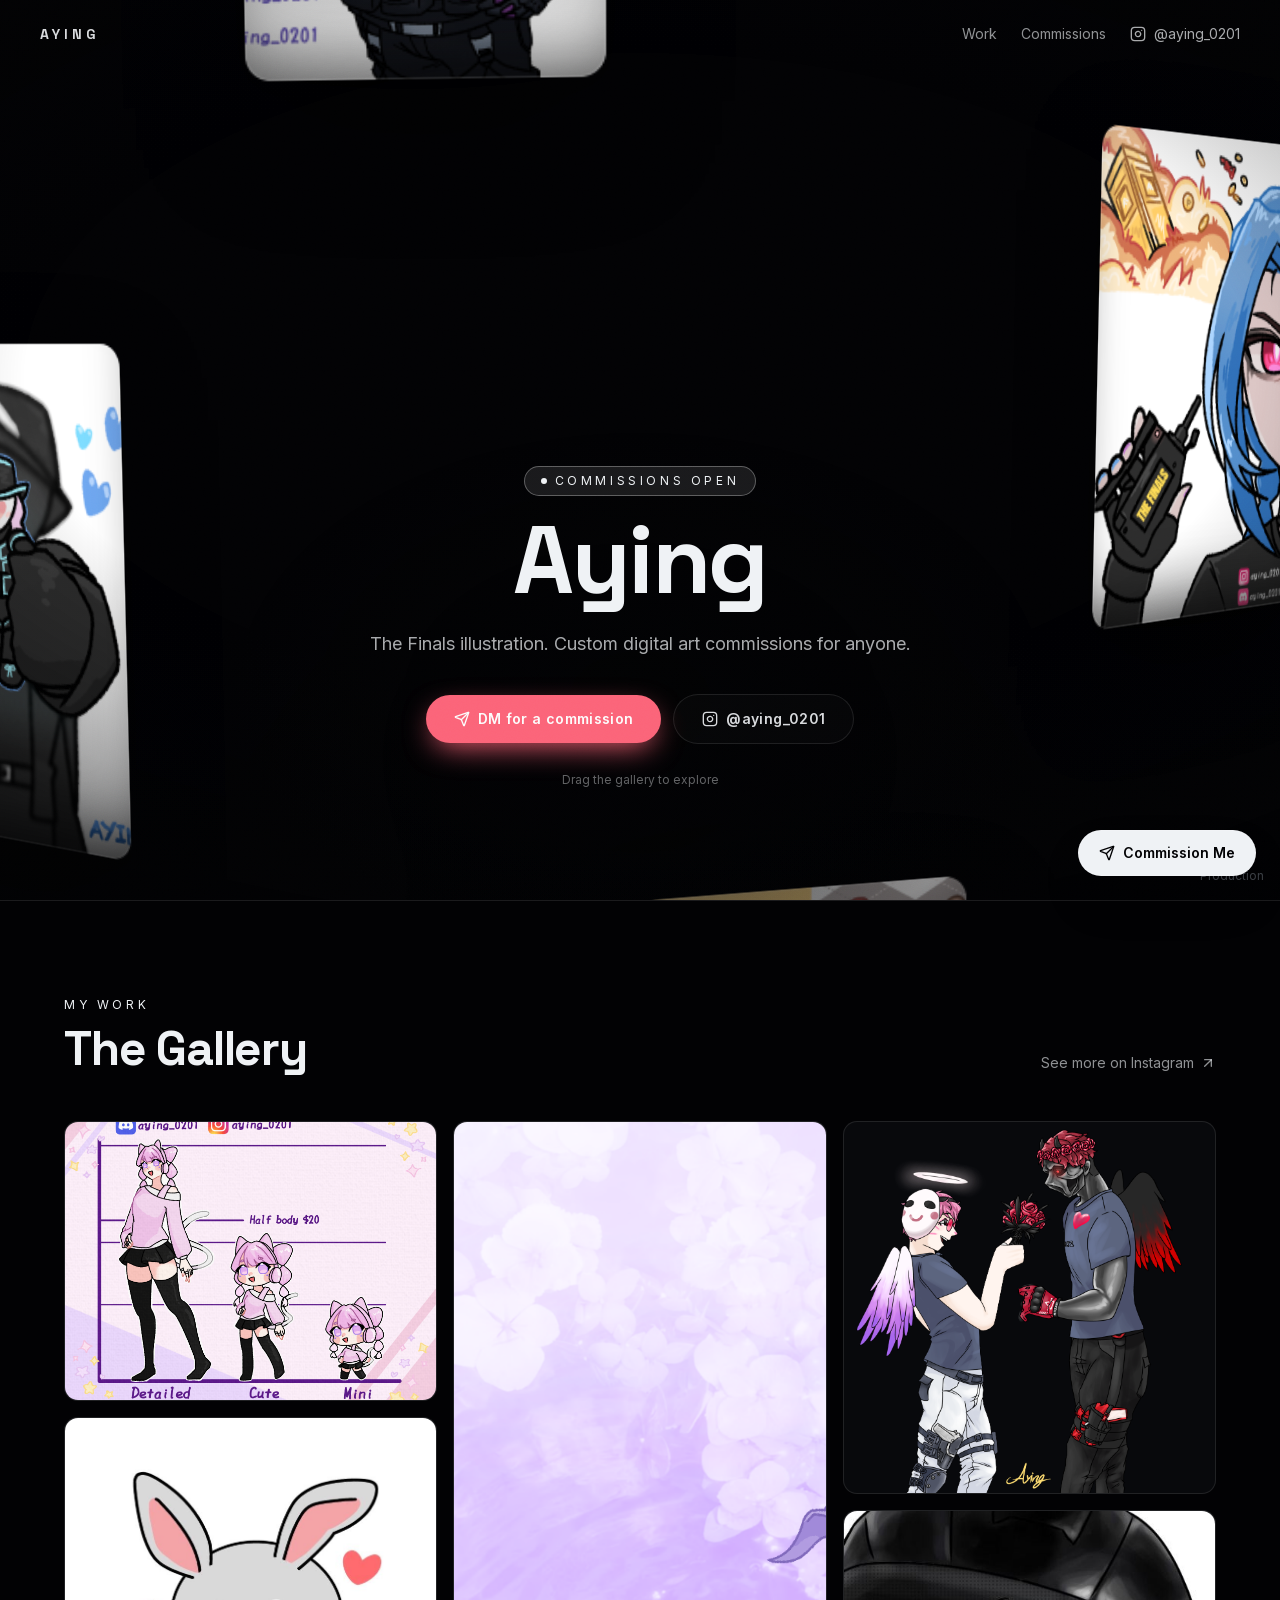
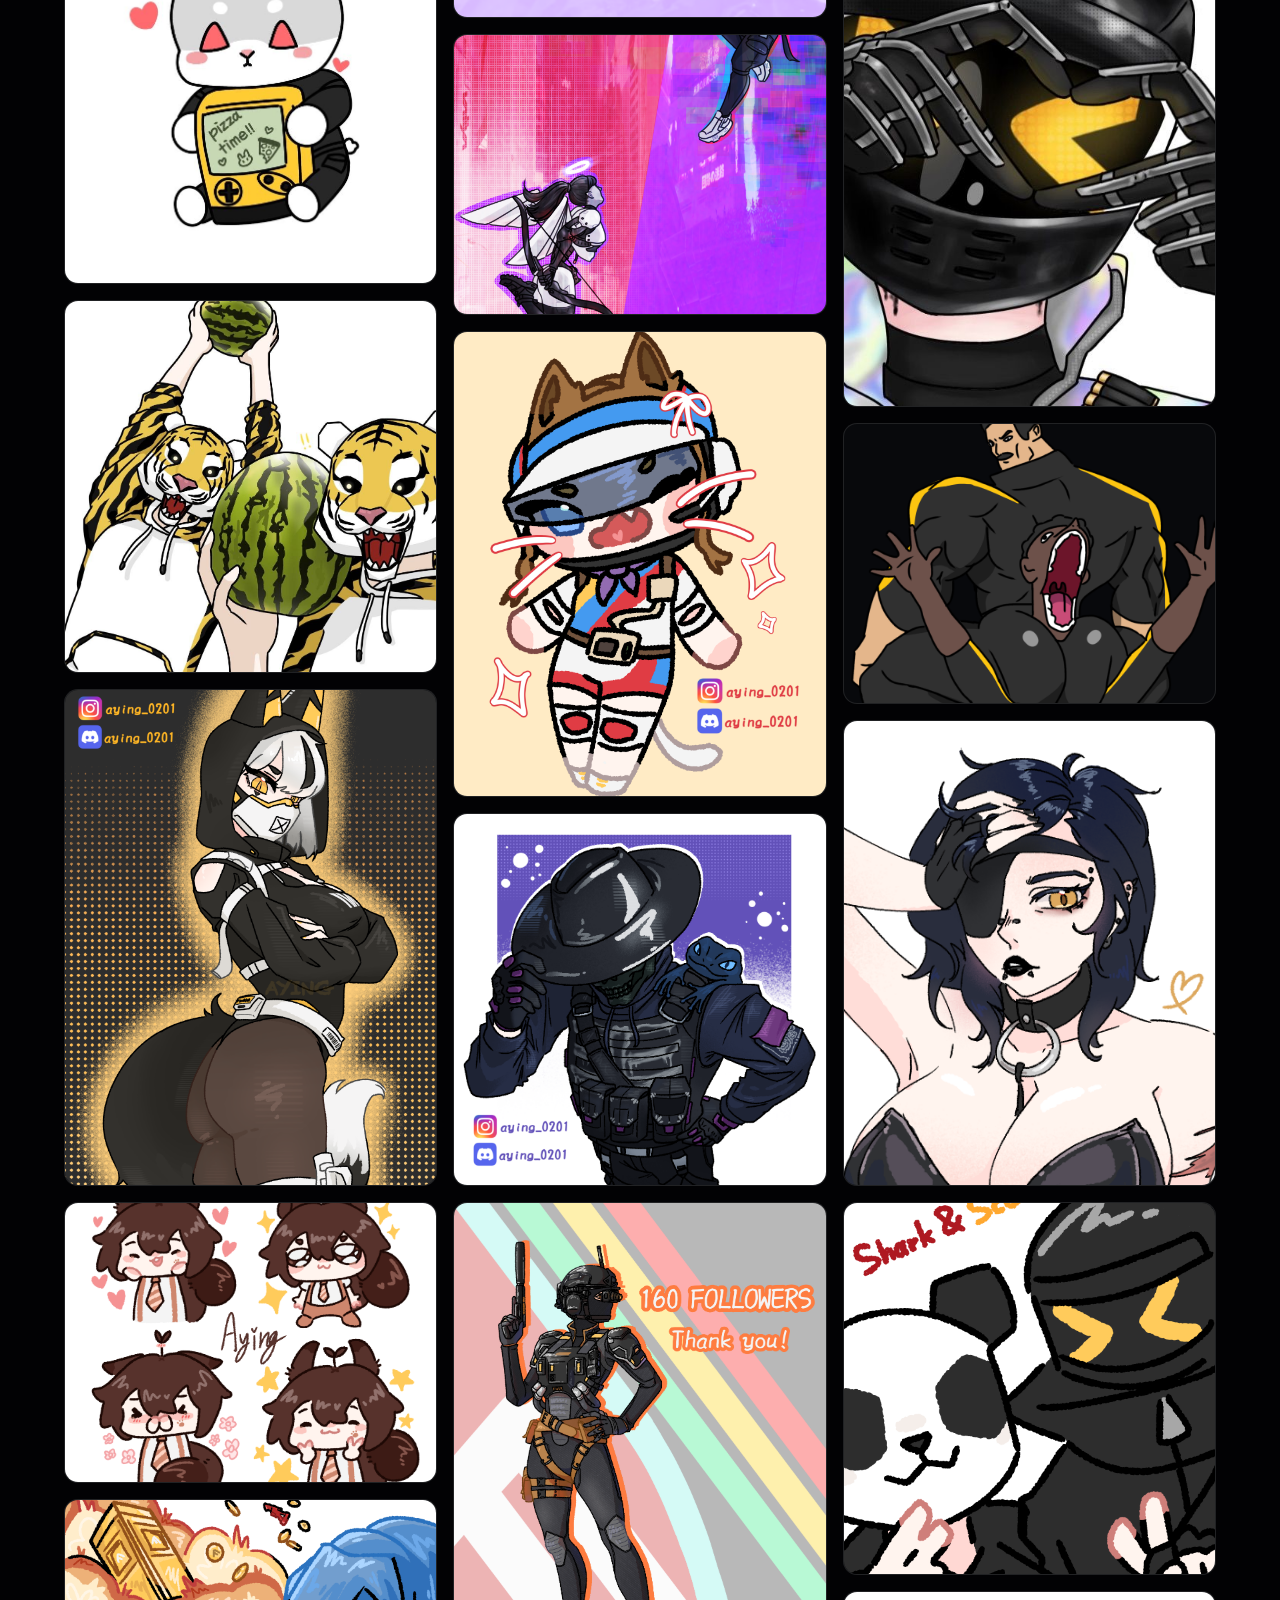
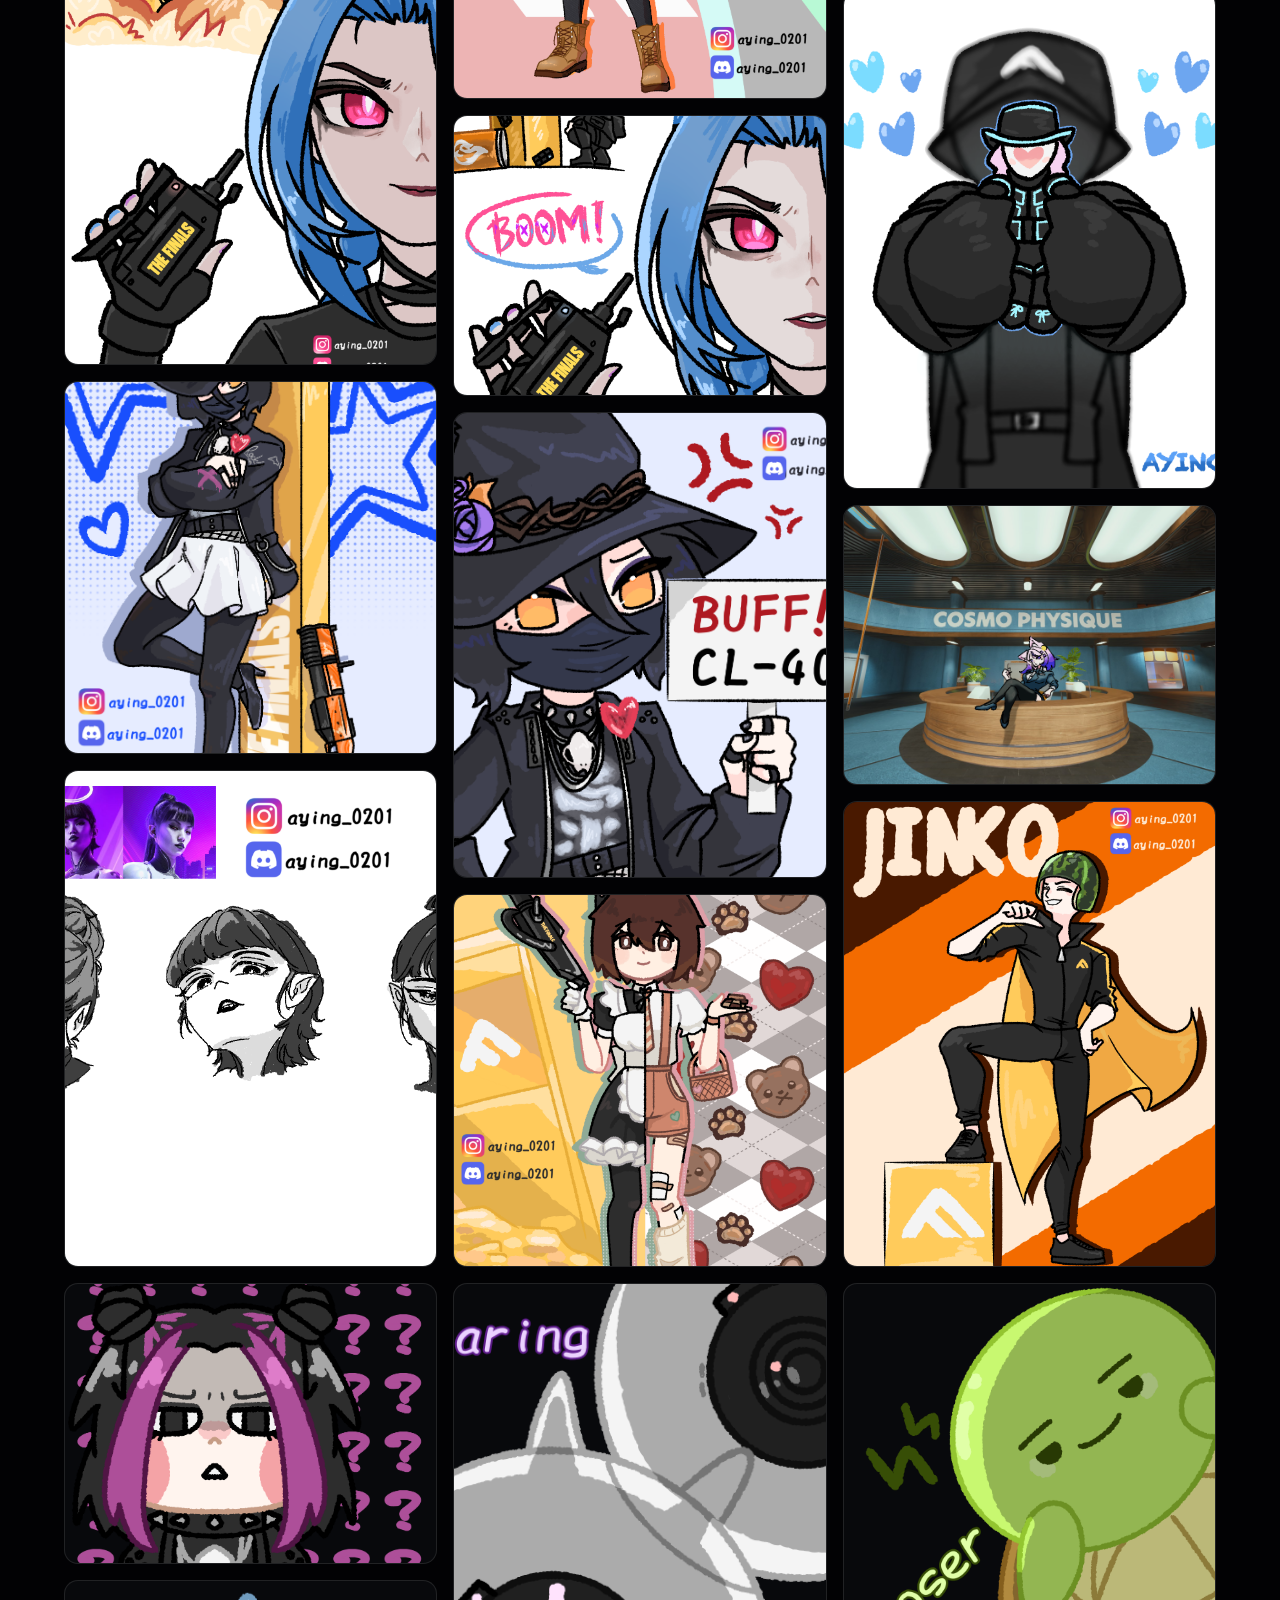
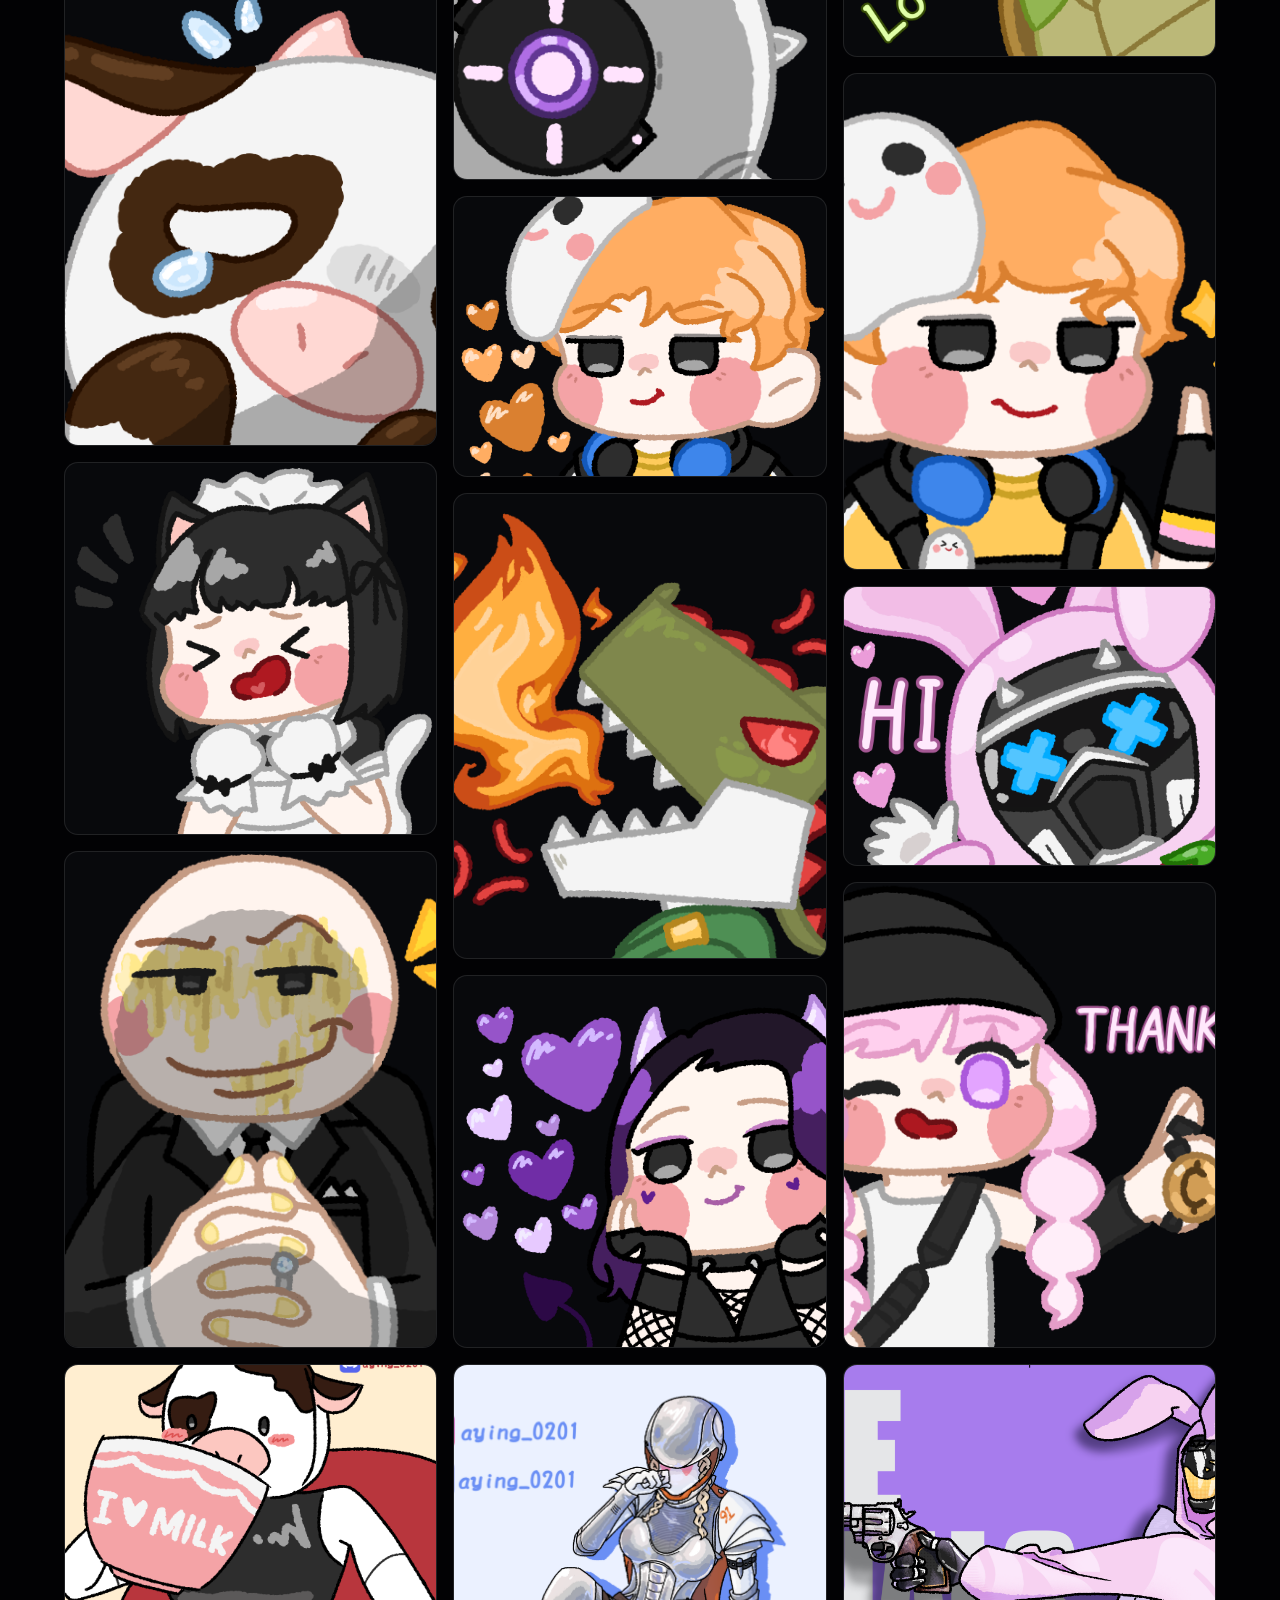
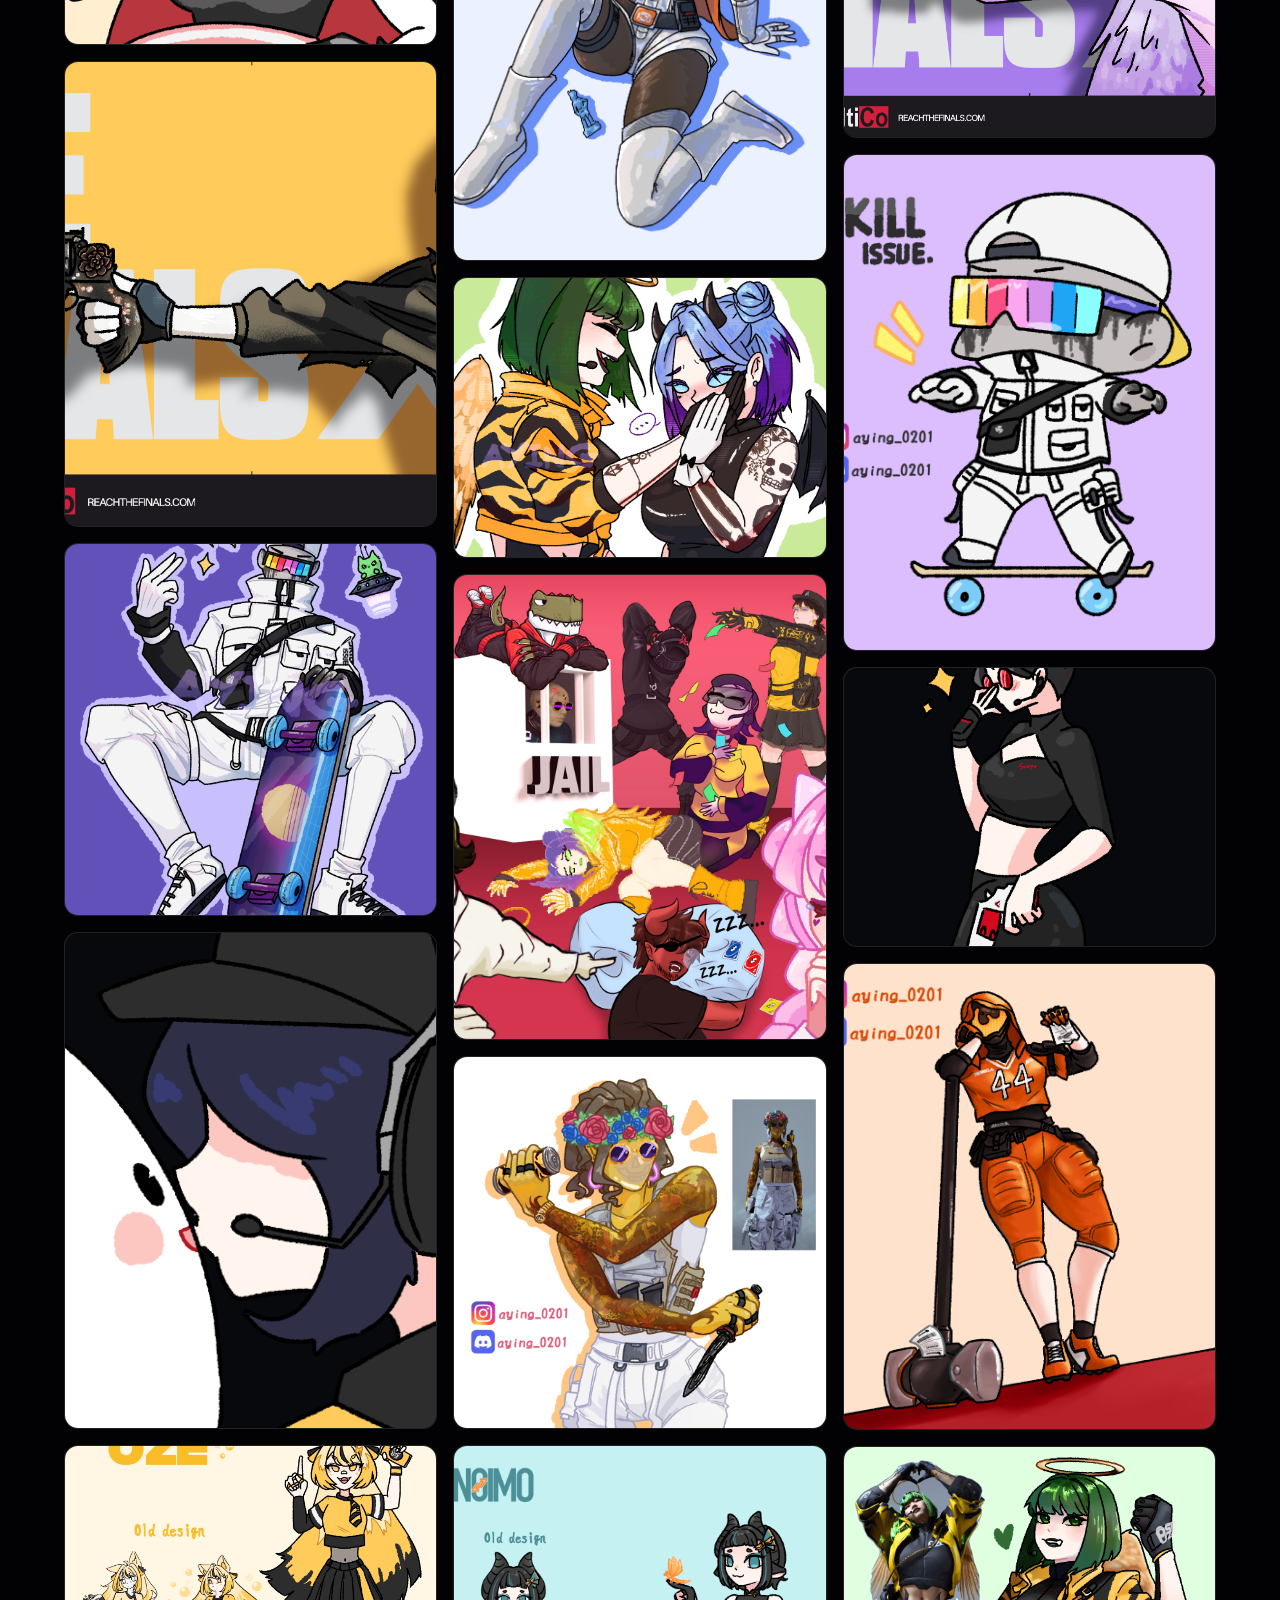
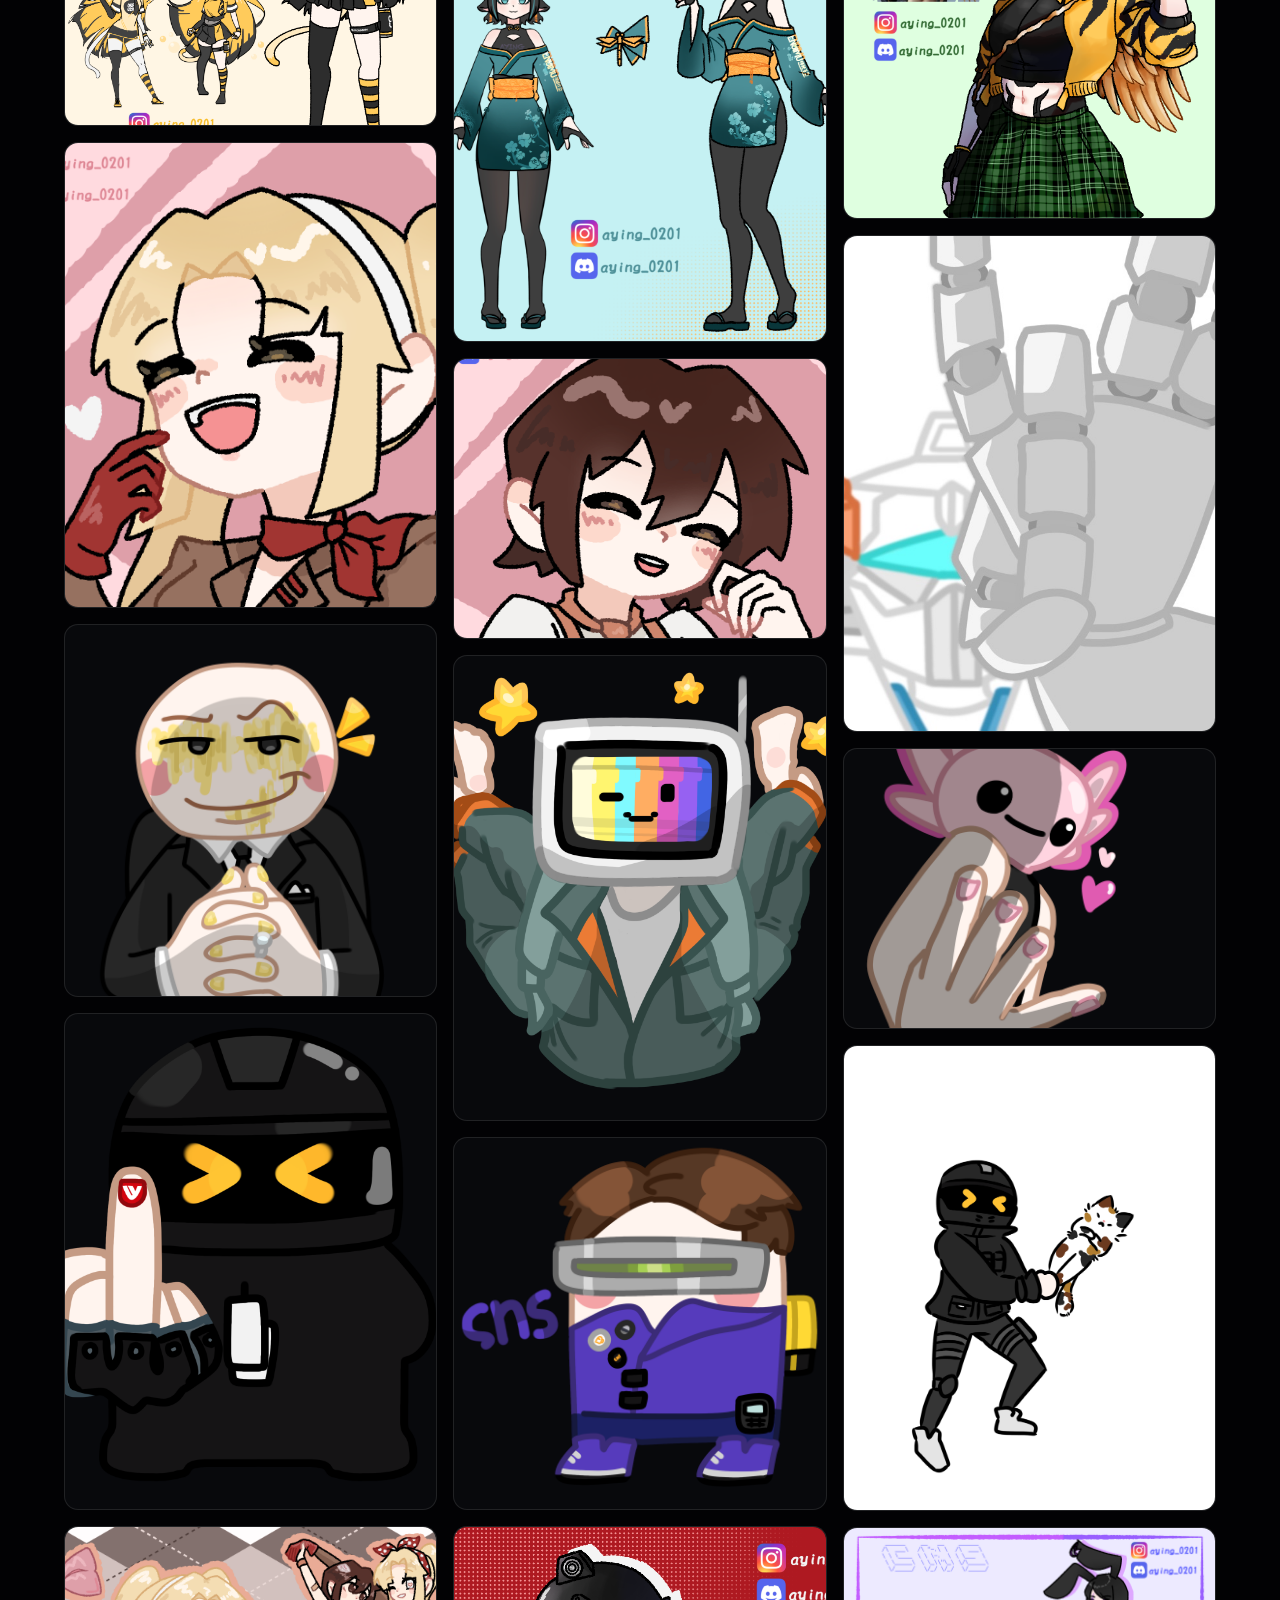
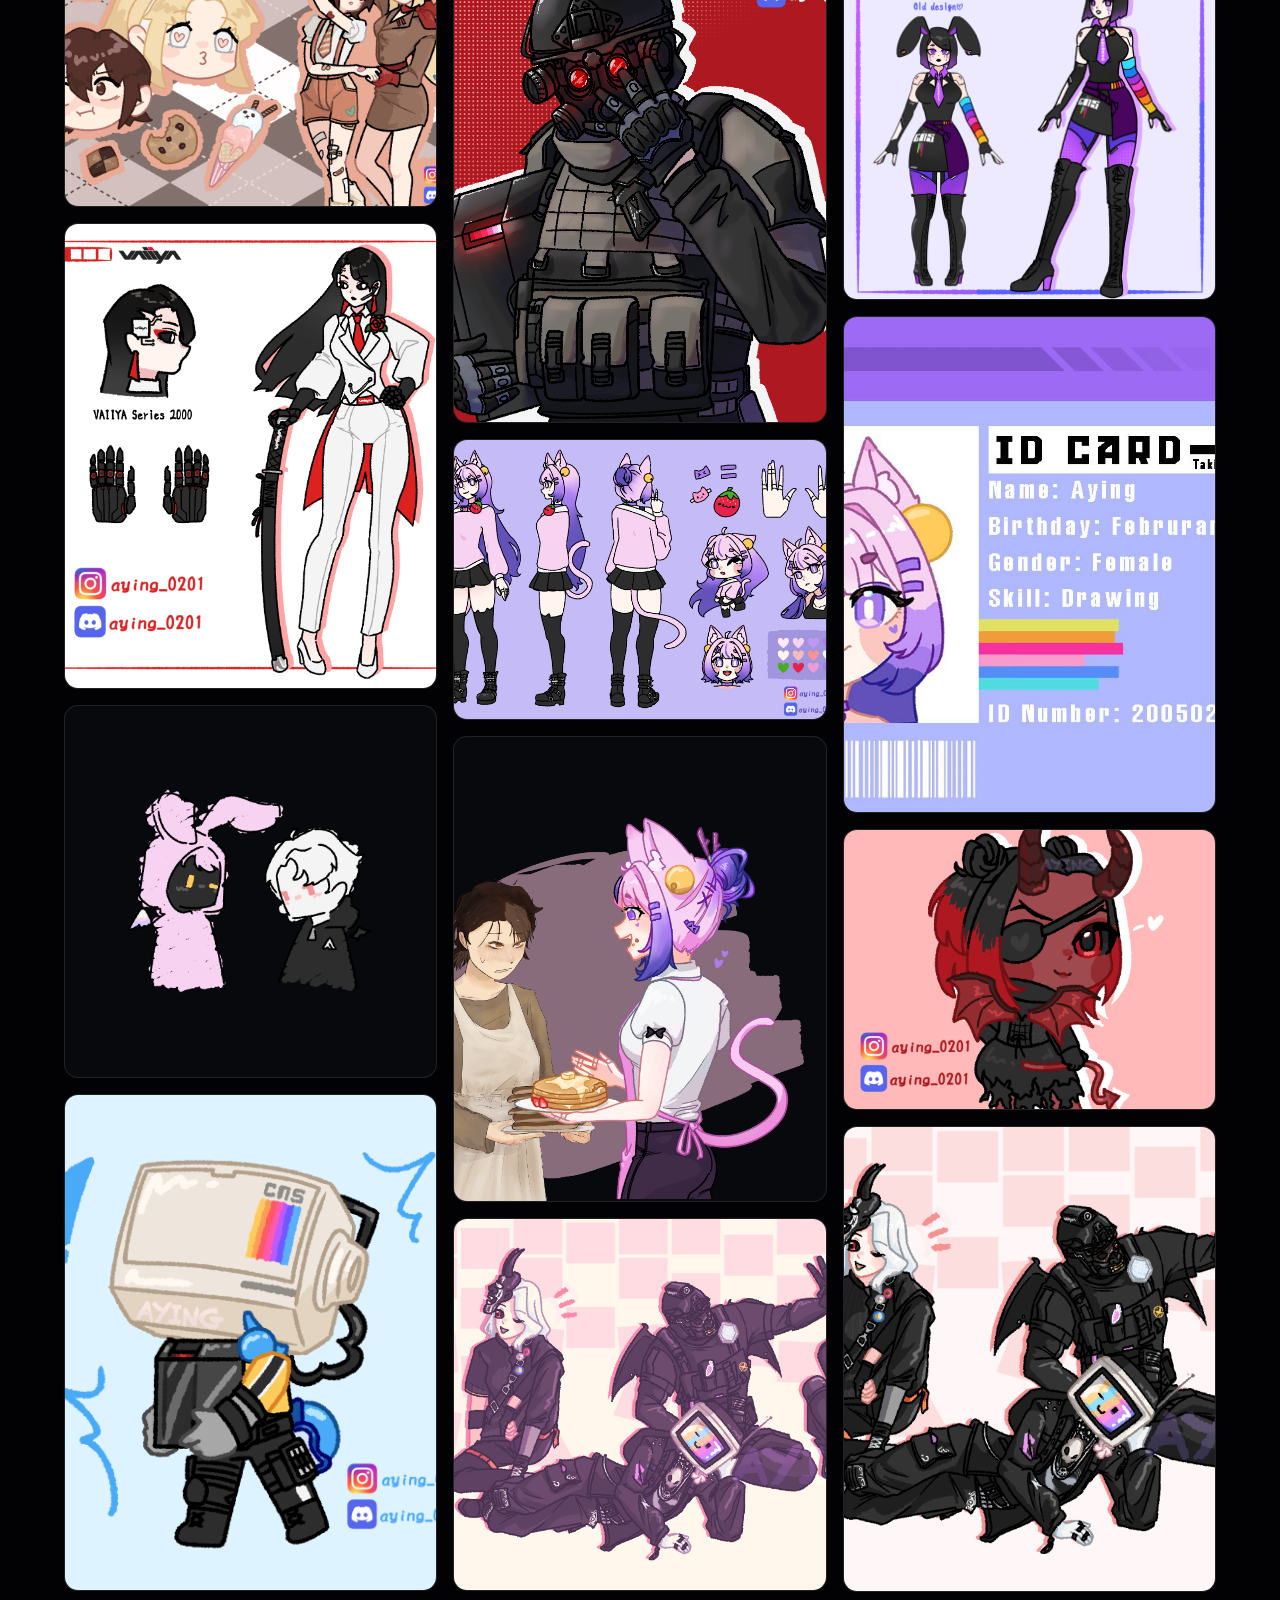
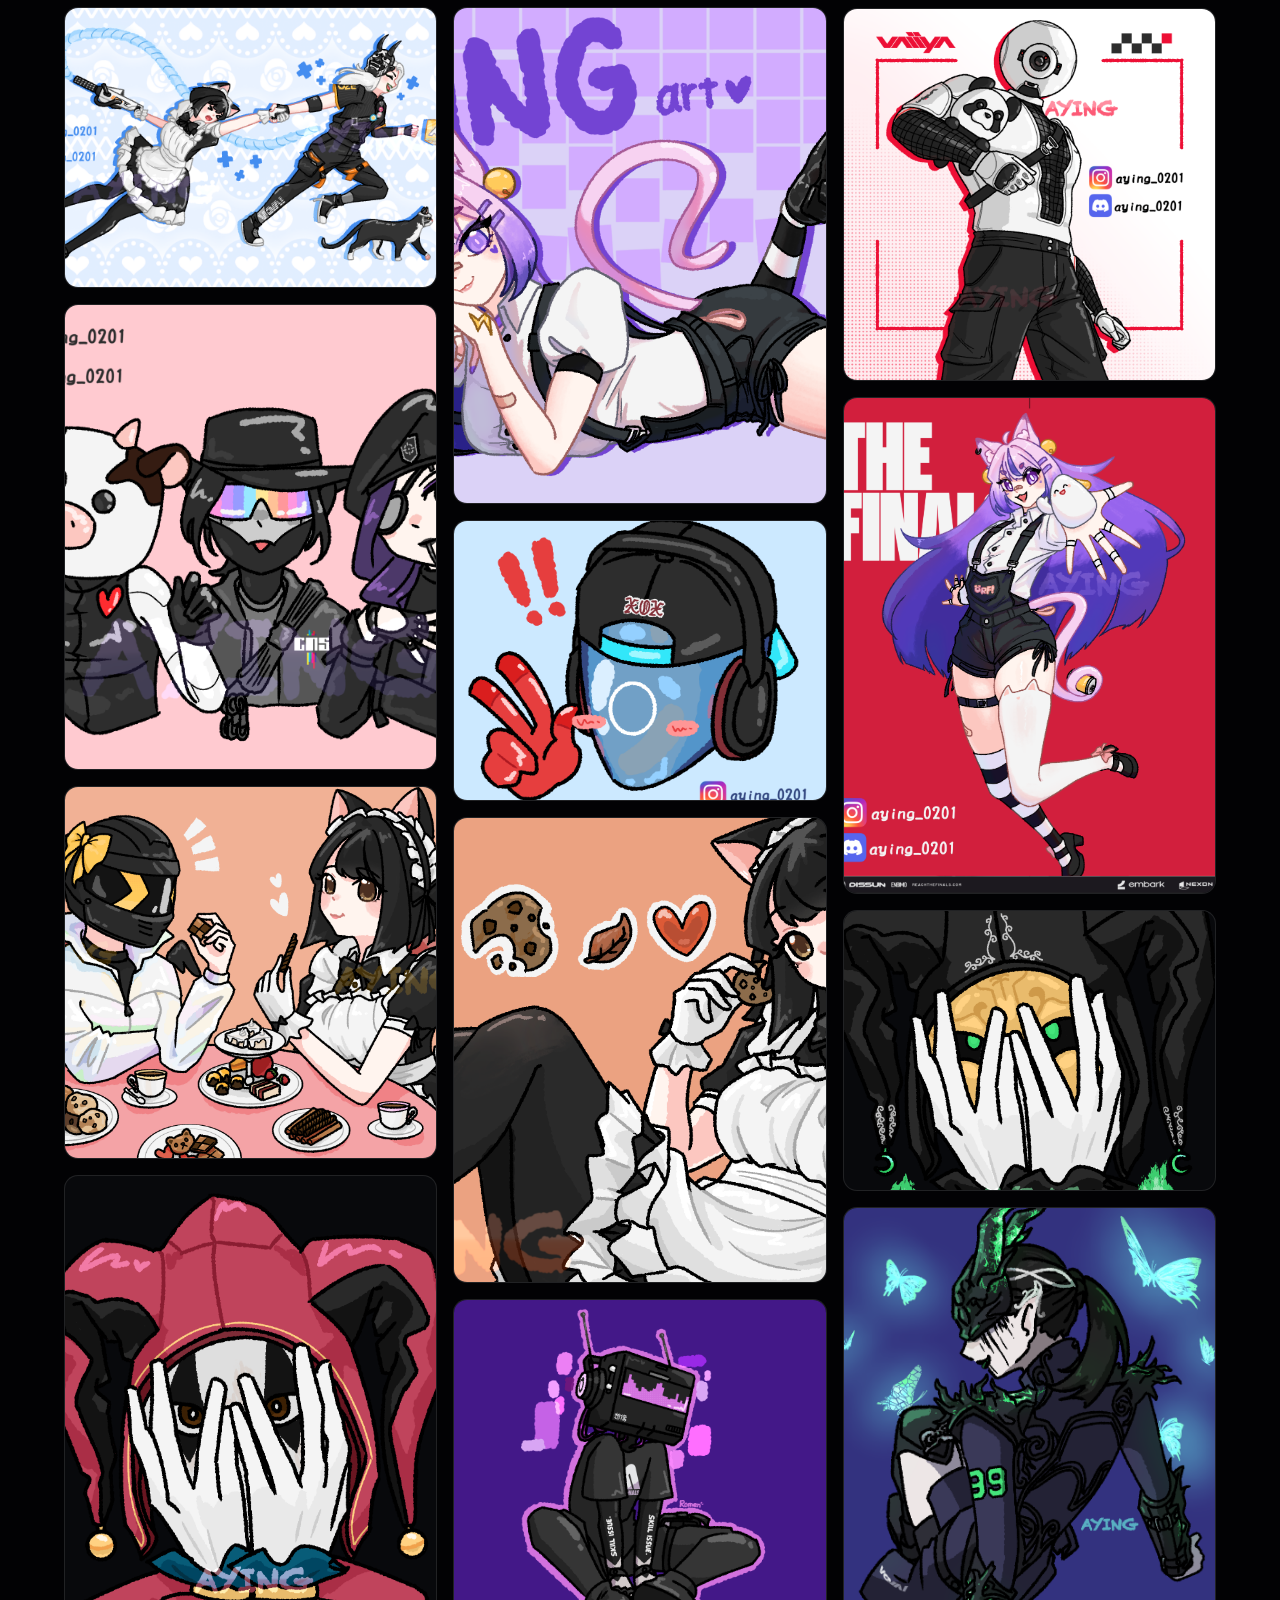
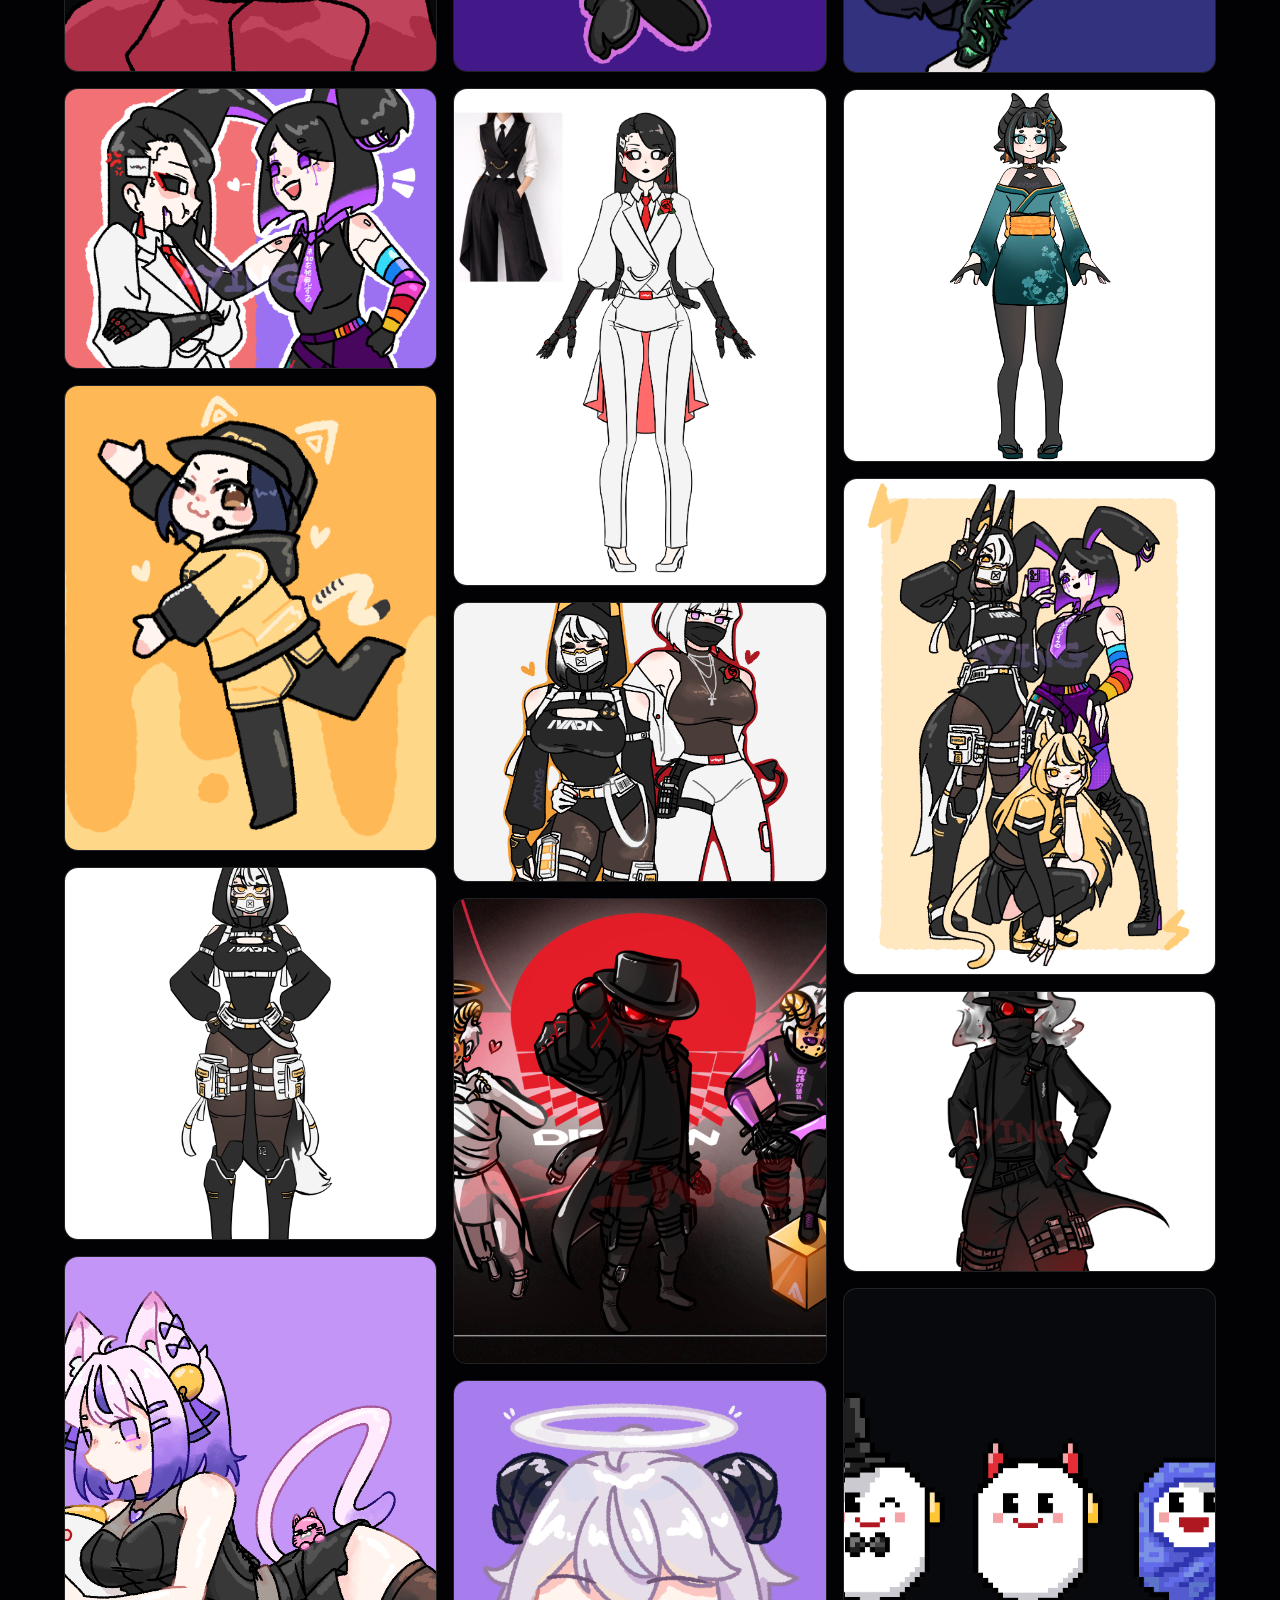
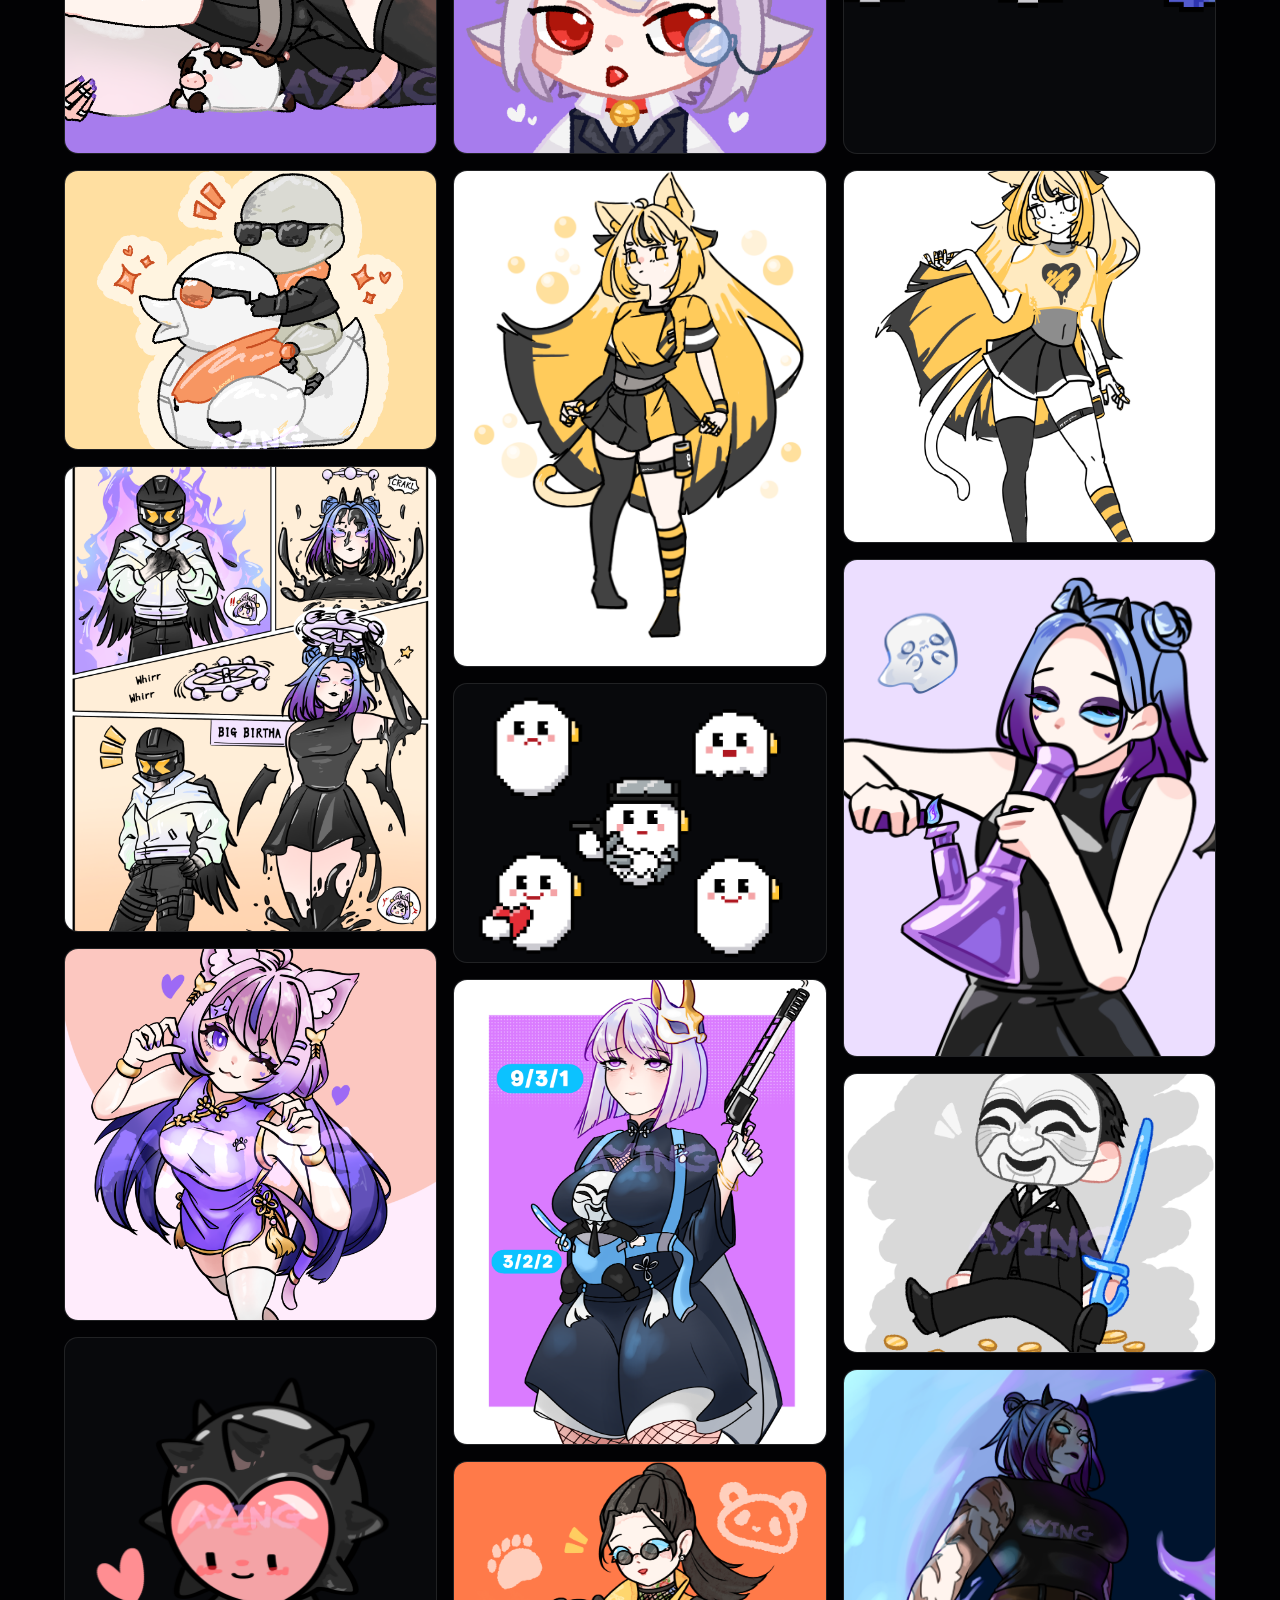
==== commit 95b3b527: "update" ====
--- a/index.html
+++ b/index.html
@@ -1 +1 @@
-<!DOCTYPE html><html lang="en" class="dark bg-background space_grotesk_d2a1ec3b-module__cnUgTW__variable inter_c6e48ee1-module__JRO3KW__variable"><head><meta charSet="utf-8"/><meta name="viewport" content="width=device-width, initial-scale=1"/><link rel="preload" href="/_next/static/media/0c89a48fa5027cee-s.p.2cyn07wtgehh0.woff2" as="font" crossorigin="" type="font/woff2"/><link rel="preload" href="/_next/static/media/83afe278b6a6bb3c-s.p.2bn3s6zvc0dyp.woff2" as="font" crossorigin="" type="font/woff2"/><link rel="preload" as="image" href="/art/public/images/discord-art-170.png"/><link rel="preload" as="image" href="/art/public/images/discord-art-169.jpg"/><link rel="preload" as="image" href="/art/public/images/discord-art-168.png"/><link rel="preload" as="image" href="/art/public/images/discord-art-167.jpg"/><link rel="preload" as="image" href="/art/public/images/discord-art-166.jpg"/><link rel="preload" as="image" href="/art/public/images/discord-art-165.png"/><link rel="preload" as="image" href="/art/public/images/discord-art-164.png"/><link rel="preload" as="image" href="/art/public/images/discord-art-163.png"/><link rel="preload" as="image" href="/art/public/images/discord-art-162.png"/><link rel="preload" as="image" href="/art/public/images/discord-art-161.png"/><link rel="stylesheet" href="/_next/static/chunks/3tmy_asxr41d1.css" data-precedence="next"/><link rel="preload" as="script" fetchPriority="low" href="/_next/static/chunks/3l04zcqx63h3y.js"/><script src="/_next/static/chunks/2ok_fay6l9q1p.js" async=""></script><script src="/_next/static/chunks/08ttfj81-47mu.js" async=""></script><script src="/_next/static/chunks/turbopack-33vp347x__vaf.js" async=""></script><script src="/_next/static/chunks/3fntmmi971322.js" async="" crossorigin=""></script><script src="/_next/static/chunks/0enf4ia1-2mye.js" async="" crossorigin=""></script><link rel="preload" as="image" href="/art/public/images/discord-art-160.png"/><link rel="preload" as="image" href="/art/public/images/discord-art-159.png"/><link rel="preload" as="image" href="/art/public/images/discord-art-158.png"/><link rel="preload" as="image" href="/art/public/images/discord-art-157.png"/><link rel="preload" as="image" href="/art/public/images/discord-art-156.png"/><link rel="preload" as="image" href="/art/public/images/discord-art-155.png"/><link rel="preload" as="image" href="/art/public/images/discord-art-154.png"/><link rel="preload" as="image" href="/art/public/images/discord-art-153.png"/><link rel="preload" as="image" href="/art/public/images/discord-art-152.png"/><link rel="preload" as="image" href="/art/public/images/discord-art-151.png"/><link rel="preload" as="image" href="/art/public/images/discord-art-150.png"/><link rel="preload" as="image" href="/art/public/images/discord-art-148.png"/><link rel="preload" as="image" href="/art/public/images/discord-art-147.png"/><link rel="preload" as="image" href="/art/public/images/discord-art-146.png"/><link rel="preload" as="image" href="/art/public/images/discord-art-145.png"/><link rel="preload" as="image" href="/art/public/images/discord-art-144.png"/><link rel="preload" as="image" href="/art/public/images/discord-art-143.png"/><link rel="preload" as="image" href="/art/public/images/discord-art-142.png"/><link rel="preload" as="image" href="/art/public/images/discord-art-141.png"/><link rel="preload" as="image" href="/art/public/images/discord-art-140.png"/><link rel="preload" as="image" href="/art/public/images/discord-art-082.png"/><link rel="preload" as="image" href="/art/public/images/discord-art-137.png"/><link rel="preload" as="image" href="/art/public/images/discord-art-134.png"/><link rel="preload" as="image" href="/art/public/images/discord-art-129.png"/><link rel="preload" as="image" href="/art/public/images/discord-art-125.png"/><link rel="preload" as="image" href="/art/public/images/discord-art-121.png"/><link rel="preload" as="image" href="/art/public/images/discord-art-118.png"/><link rel="preload" as="image" href="/art/public/images/discord-art-115.png"/><link rel="preload" as="image" href="/art/public/images/discord-art-112.png"/><link rel="preload" as="image" href="/art/public/images/discord-art-109.png"/><link rel="preload" as="image" href="/art/public/images/discord-art-105.png"/><link rel="preload" as="image" href="/art/public/images/discord-art-101.png"/><link rel="preload" as="image" href="/art/public/images/discord-art-098.jpg"/><link rel="preload" as="image" href="/art/public/images/discord-art-092.png"/><link rel="preload" as="image" href="/art/public/images/discord-art-089.png"/><link rel="preload" as="image" href="/art/public/images/discord-art-086.png"/><link rel="preload" as="image" href="/art/public/images/discord-art-083.png"/><link rel="preload" as="image" href="/art/public/images/discord-art-079.png"/><link rel="preload" as="image" href="/art/public/images/discord-art-076.png"/><link rel="preload" as="image" href="/art/public/images/discord-art-072.png"/><link rel="preload" as="image" href="/art/public/images/discord-art-069.png"/><link rel="preload" as="image" href="/art/public/images/discord-art-065.png"/><link rel="preload" as="image" href="/art/public/images/discord-art-062.png"/><link rel="preload" as="image" href="/art/public/images/discord-art-059.png"/><link rel="preload" as="image" href="/art/public/images/discord-art-055.png"/><link rel="preload" as="image" href="/art/public/images/discord-art-051.png"/><link rel="preload" as="image" href="/art/public/images/discord-art-047.png"/><link rel="preload" as="image" href="/art/public/images/discord-art-044.png"/><link rel="preload" as="image" href="/art/public/images/discord-art-041.png"/><link rel="preload" as="image" href="/art/public/images/discord-art-038.png"/><link rel="preload" as="image" href="/art/public/images/discord-art-035.png"/><link rel="preload" as="image" href="/art/public/images/discord-art-032.png"/><link rel="preload" as="image" href="/art/public/images/discord-art-029.png"/><link rel="preload" as="image" href="/art/public/images/discord-art-024.png"/><link rel="preload" as="image" href="/art/public/images/discord-art-020.png"/><link rel="preload" as="image" href="/art/public/images/discord-art-013.png"/><link rel="preload" as="image" href="/art/public/images/discord-art-009.png"/><link rel="preload" as="image" href="/art/public/images/discord-art-004.png"/><link rel="preload" as="image" href="/art/public/images/discord-art-001.png"/><link rel="preload" as="image" href="/art/public/images/discord-art-139.png"/><link rel="preload" as="image" href="/art/public/images/discord-art-136.png"/><link rel="preload" as="image" href="/art/public/images/discord-art-133.png"/><link rel="preload" as="image" href="/art/public/images/discord-art-128.png"/><link rel="preload" as="image" href="/art/public/images/discord-art-124.png"/><link rel="preload" as="image" href="/art/public/images/discord-art-120.png"/><link rel="preload" as="image" href="/art/public/images/discord-art-117.png"/><link rel="preload" as="image" href="/art/public/images/discord-art-114.png"/><link rel="preload" as="image" href="/art/public/images/discord-art-111.png"/><link rel="preload" as="image" href="/art/public/images/discord-art-108.png"/><link rel="preload" as="image" href="/art/public/images/discord-art-104.png"/><link rel="preload" as="image" href="/art/public/images/discord-art-100.png"/><link rel="preload" as="image" href="/art/public/images/discord-art-097.png"/><link rel="preload" as="image" href="/art/public/images/discord-art-091.png"/><link rel="preload" as="image" href="/art/public/images/discord-art-088.png"/><link rel="preload" as="image" href="/art/public/images/discord-art-085.png"/><link rel="preload" as="image" href="/art/public/images/discord-art-081.png"/><link rel="preload" as="image" href="/art/public/images/discord-art-078.png"/><link rel="preload" as="image" href="/art/public/images/discord-art-075.png"/><link rel="preload" as="image" href="/art/public/images/discord-art-071.png"/><link rel="preload" as="image" href="/art/public/images/discord-art-068.png"/><link rel="preload" as="image" href="/art/public/images/discord-art-064.png"/><link rel="preload" as="image" href="/art/public/images/discord-art-061.png"/><link rel="preload" as="image" href="/art/public/images/discord-art-057.png"/><link rel="preload" as="image" href="/art/public/images/discord-art-054.png"/><link rel="preload" as="image" href="/art/public/images/discord-art-050.png"/><link rel="preload" as="image" href="/art/public/images/discord-art-046.png"/><link rel="preload" as="image" href="/art/public/images/discord-art-043.png"/><link rel="preload" as="image" href="/art/public/images/discord-art-040.png"/><link rel="preload" as="image" href="/art/public/images/discord-art-037.png"/><link rel="preload" as="image" href="/art/public/images/discord-art-034.png"/><link rel="preload" as="image" href="/art/public/images/discord-art-031.png"/><link rel="preload" as="image" href="/art/public/images/discord-art-028.png"/><link rel="preload" as="image" href="/art/public/images/discord-art-023.png"/><link rel="preload" as="image" href="/art/public/images/discord-art-019.png"/><link rel="preload" as="image" href="/art/public/images/discord-art-012.png"/><link rel="preload" as="image" href="/art/public/images/discord-art-008.png"/><link rel="preload" as="image" href="/art/public/images/discord-art-003.png"/><link rel="preload" as="image" href="/art/public/images/discord-art-138.png"/><link rel="preload" as="image" href="/art/public/images/discord-art-135.png"/><link rel="preload" as="image" href="/art/public/images/discord-art-131.png"/><link rel="preload" as="image" href="/art/public/images/discord-art-126.png"/><link rel="preload" as="image" href="/art/public/images/discord-art-123.png"/><link rel="preload" as="image" href="/art/public/images/discord-art-119.png"/><link rel="preload" as="image" href="/art/public/images/discord-art-116.png"/><link rel="preload" as="image" href="/art/public/images/discord-art-113.png"/><link rel="preload" as="image" href="/art/public/images/discord-art-110.png"/><link rel="preload" as="image" href="/art/public/images/discord-art-106.png"/><link rel="preload" as="image" href="/art/public/images/discord-art-103.png"/><link rel="preload" as="image" href="/art/public/images/discord-art-099.png"/><link rel="preload" as="image" href="/art/public/images/discord-art-094.png"/><link rel="preload" as="image" href="/art/public/images/discord-art-090.png"/><link rel="preload" as="image" href="/art/public/images/discord-art-087.png"/><link rel="preload" as="image" href="/art/public/images/discord-art-084.png"/><link rel="preload" as="image" href="/art/public/images/discord-art-080.png"/><link rel="preload" as="image" href="/art/public/images/discord-art-077.png"/><link rel="preload" as="image" href="/art/public/images/discord-art-074.png"/><link rel="preload" as="image" href="/art/public/images/discord-art-070.png"/><link rel="preload" as="image" href="/art/public/images/discord-art-066.png"/><link rel="preload" as="image" href="/art/public/images/discord-art-063.png"/><link rel="preload" as="image" href="/art/public/images/discord-art-060.png"/><link rel="preload" as="image" href="/art/public/images/discord-art-056.png"/><link rel="preload" as="image" href="/art/public/images/discord-art-053.png"/><link rel="preload" as="image" href="/art/public/images/discord-art-048.png"/><link rel="preload" as="image" href="/art/public/images/discord-art-045.png"/><link rel="preload" as="image" href="/art/public/images/discord-art-042.png"/><link rel="preload" as="image" href="/art/public/images/discord-art-039.png"/><link rel="preload" as="image" href="/art/public/images/discord-art-036.png"/><link rel="preload" as="image" href="/art/public/images/discord-art-033.png"/><link rel="preload" as="image" href="/art/public/images/discord-art-030.png"/><link rel="preload" as="image" href="/art/public/images/discord-art-025.png"/><link rel="preload" as="image" href="/art/public/images/discord-art-021.png"/><link rel="preload" as="image" href="/art/public/images/discord-art-014.png"/><link rel="preload" as="image" href="/art/public/images/discord-art-010.png"/><link rel="preload" as="image" href="/art/public/images/discord-art-005.png"/><link rel="preload" as="image" href="/art/public/images/discord-art-002.png"/><meta name="theme-color" content="#050507"/><meta name="color-scheme" content="dark"/><title>Aying — The Finals Illustration</title><meta name="description" content="Aying: The Finals illustration. Custom digital art commissions for anyone. Commissions open — DM on Instagram."/><meta name="next-size-adjust" content=""/><script src="/_next/static/chunks/0cz1d0mv5g_q7.js" noModule=""></script></head><body class="font-sans antialiased"><div hidden=""><!--$--><!--/$--></div><main class="relative min-h-dvh bg-background text-foreground"><section class="grain relative flex min-h-dvh flex-col overflow-hidden"><div class="helix-scene helix-fade-in absolute inset-0 cursor-grab touch-none select-none active:cursor-grabbing" aria-hidden="true"><div class="helix-camera"><div class="helix-stage"><div class="helix-card"><img src="/art/public/images/discord-art-170.png" alt="" class="h-full w-full object-cover" draggable="false"/><span class="helix-card-sheen" aria-hidden="true"></span></div><div class="helix-card"><img src="/art/public/images/discord-art-169.jpg" alt="" class="h-full w-full object-cover" draggable="false"/><span class="helix-card-sheen" aria-hidden="true"></span></div><div class="helix-card"><img src="/art/public/images/discord-art-168.png" alt="" class="h-full w-full object-cover" draggable="false"/><span class="helix-card-sheen" aria-hidden="true"></span></div><div class="helix-card"><img src="/art/public/images/discord-art-167.jpg" alt="" class="h-full w-full object-cover" draggable="false"/><span class="helix-card-sheen" aria-hidden="true"></span></div><div class="helix-card"><img src="/art/public/images/discord-art-166.jpg" alt="" class="h-full w-full object-cover" draggable="false"/><span class="helix-card-sheen" aria-hidden="true"></span></div><div class="helix-card"><img src="/art/public/images/discord-art-165.png" alt="" class="h-full w-full object-cover" draggable="false"/><span class="helix-card-sheen" aria-hidden="true"></span></div><div class="helix-card"><img src="/art/public/images/discord-art-164.png" alt="" class="h-full w-full object-cover" draggable="false"/><span class="helix-card-sheen" aria-hidden="true"></span></div><div class="helix-card"><img src="/art/public/images/discord-art-163.png" alt="" class="h-full w-full object-cover" draggable="false"/><span class="helix-card-sheen" aria-hidden="true"></span></div><div class="helix-card"><img src="/art/public/images/discord-art-162.png" alt="" class="h-full w-full object-cover" draggable="false"/><span class="helix-card-sheen" aria-hidden="true"></span></div><div class="helix-card"><img src="/art/public/images/discord-art-161.png" alt="" class="h-full w-full object-cover" draggable="false"/><span class="helix-card-sheen" aria-hidden="true"></span></div><div class="helix-card"><img src="/art/public/images/discord-art-160.png" alt="" class="h-full w-full object-cover" draggable="false"/><span class="helix-card-sheen" aria-hidden="true"></span></div><div class="helix-card"><img src="/art/public/images/discord-art-159.png" alt="" class="h-full w-full object-cover" draggable="false"/><span class="helix-card-sheen" aria-hidden="true"></span></div><div class="helix-card"><img src="/art/public/images/discord-art-158.png" alt="" class="h-full w-full object-cover" draggable="false"/><span class="helix-card-sheen" aria-hidden="true"></span></div><div class="helix-card"><img src="/art/public/images/discord-art-157.png" alt="" class="h-full w-full object-cover" draggable="false"/><span class="helix-card-sheen" aria-hidden="true"></span></div><div class="helix-card"><img src="/art/public/images/discord-art-156.png" alt="" class="h-full w-full object-cover" draggable="false"/><span class="helix-card-sheen" aria-hidden="true"></span></div><div class="helix-card"><img src="/art/public/images/discord-art-155.png" alt="" class="h-full w-full object-cover" draggable="false"/><span class="helix-card-sheen" aria-hidden="true"></span></div><div class="helix-card"><img src="/art/public/images/discord-art-154.png" alt="" class="h-full w-full object-cover" draggable="false"/><span class="helix-card-sheen" aria-hidden="true"></span></div><div class="helix-card"><img src="/art/public/images/discord-art-153.png" alt="" class="h-full w-full object-cover" draggable="false"/><span class="helix-card-sheen" aria-hidden="true"></span></div><div class="helix-card"><img src="/art/public/images/discord-art-152.png" alt="" class="h-full w-full object-cover" draggable="false"/><span class="helix-card-sheen" aria-hidden="true"></span></div><div class="helix-card"><img src="/art/public/images/discord-art-151.png" alt="" class="h-full w-full object-cover" draggable="false"/><span class="helix-card-sheen" aria-hidden="true"></span></div><div class="helix-card"><img src="/art/public/images/discord-art-150.png" alt="" class="h-full w-full object-cover" draggable="false"/><span class="helix-card-sheen" aria-hidden="true"></span></div><div class="helix-card"><img src="/art/public/images/discord-art-148.png" alt="" class="h-full w-full object-cover" draggable="false"/><span class="helix-card-sheen" aria-hidden="true"></span></div><div class="helix-card"><img src="/art/public/images/discord-art-147.png" alt="" class="h-full w-full object-cover" draggable="false"/><span class="helix-card-sheen" aria-hidden="true"></span></div><div class="helix-card"><img src="/art/public/images/discord-art-146.png" alt="" class="h-full w-full object-cover" draggable="false"/><span class="helix-card-sheen" aria-hidden="true"></span></div><div class="helix-card"><img src="/art/public/images/discord-art-145.png" alt="" class="h-full w-full object-cover" draggable="false"/><span class="helix-card-sheen" aria-hidden="true"></span></div><div class="helix-card"><img src="/art/public/images/discord-art-144.png" alt="" class="h-full w-full object-cover" draggable="false"/><span class="helix-card-sheen" aria-hidden="true"></span></div><div class="helix-card"><img src="/art/public/images/discord-art-143.png" alt="" class="h-full w-full object-cover" draggable="false"/><span class="helix-card-sheen" aria-hidden="true"></span></div><div class="helix-card"><img src="/art/public/images/discord-art-142.png" alt="" class="h-full w-full object-cover" draggable="false"/><span class="helix-card-sheen" aria-hidden="true"></span></div><div class="helix-card"><img src="/art/public/images/discord-art-141.png" alt="" class="h-full w-full object-cover" draggable="false"/><span class="helix-card-sheen" aria-hidden="true"></span></div><div class="helix-card"><img src="/art/public/images/discord-art-140.png" alt="" class="h-full w-full object-cover" draggable="false"/><span class="helix-card-sheen" aria-hidden="true"></span></div></div></div></div><div class="pointer-events-none absolute inset-0 z-[1100]" style="background:radial-gradient(120% 90% at 50% 42%, transparent 0%, transparent 40%, oklch(0.09 0.006 265 / 0.55) 70%, oklch(0.09 0.006 265 / 0.96) 100%)" aria-hidden="true"></div><header class="relative z-[1200] flex items-center justify-between px-6 py-6 md:px-10"><span class="font-display text-sm font-bold uppercase tracking-[0.28em] text-foreground/90">Aying</span><nav class="flex items-center gap-6 text-sm"><a href="#work" class="hidden text-foreground/60 transition-colors hover:text-foreground sm:inline">Work</a><a href="#commissions" class="hidden text-foreground/60 transition-colors hover:text-foreground sm:inline">Commissions</a><a href="https://instagram.com/aying_0201" target="_blank" rel="noopener noreferrer" class="inline-flex items-center gap-2 text-foreground/70 transition-colors hover:text-foreground"><svg viewBox="0 0 24 24" fill="none" stroke="currentColor" stroke-width="2" stroke-linecap="round" stroke-linejoin="round" class="h-4 w-4" aria-hidden="true"><rect width="20" height="20" x="2" y="2" rx="5" ry="5"></rect><path d="M16 11.37A4 4 0 1 1 12.63 8 4 4 0 0 1 16 11.37z"></path><line x1="17.5" x2="17.51" y1="6.5" y2="6.5"></line></svg><span class="hidden sm:inline">@<!-- -->aying_0201</span></a></nav></header><div class="pointer-events-none relative z-[1200] mt-auto flex flex-col items-center px-6 pb-20 text-center md:pb-28"><div class="pointer-events-none absolute left-1/2 top-1/2 -z-10 h-[150%] w-[150%] max-w-4xl -translate-x-1/2 -translate-y-1/2" style="background:radial-gradient(58% 52% at 50% 52%, oklch(0.09 0.006 265 / 0.86) 0%, oklch(0.09 0.006 265 / 0.5) 46%, transparent 78%)" aria-hidden="true"></div><p class="rise-in pointer-events-auto mb-5 inline-flex items-center gap-2 rounded-full border border-accent-foreground/30 bg-foreground/10 px-4 py-1.5 text-xs uppercase tracking-[0.3em]" style="animation-delay:120ms"><span class="h-1.5 w-1.5 rounded-full bg-foreground" aria-hidden="true"></span>Commissions open</p><h1 class="rise-in font-display text-6xl font-bold leading-[0.92] tracking-tight text-balance sm:text-7xl md:text-8xl" style="animation-delay:220ms">Aying</h1><p class="rise-in mt-6 max-w-xl text-pretty text-base leading-relaxed text-foreground/70 md:text-lg" style="animation-delay:340ms">The Finals illustration. Custom digital art commissions for anyone.</p><div class="rise-in" style="animation-delay:460ms"><div class="flex flex-col items-center gap-3 sm:flex-row pointer-events-auto mt-9"><a href="https://ig.me/m/aying_0201" target="_blank" rel="noopener noreferrer" class="group inline-flex w-full items-center justify-center gap-2 rounded-full bg-accent px-7 py-3.5 text-sm font-semibold tracking-wide text-accent-foreground shadow-[0_10px_30px_-8px_var(--accent)] transition-all duration-200 hover:-translate-y-0.5 hover:shadow-[0_16px_40px_-8px_var(--accent)] focus-visible:outline-none focus-visible:ring-2 focus-visible:ring-accent focus-visible:ring-offset-2 focus-visible:ring-offset-background sm:w-auto"><svg xmlns="http://www.w3.org/2000/svg" width="24" height="24" viewBox="0 0 24 24" fill="none" stroke="currentColor" stroke-width="2" stroke-linecap="round" stroke-linejoin="round" class="lucide lucide-send h-4 w-4 transition-transform duration-200 group-hover:translate-x-0.5 group-hover:-rotate-12" aria-hidden="true"><path d="M14.536 21.686a.5.5 0 0 0 .937-.024l6.5-19a.496.496 0 0 0-.635-.635l-19 6.5a.5.5 0 0 0-.024.937l7.93 3.18a2 2 0 0 1 1.112 1.11z"></path><path d="m21.854 2.147-10.94 10.939"></path></svg>DM for a commission</a><a href="https://instagram.com/aying_0201" target="_blank" rel="noopener noreferrer" class="inline-flex w-full items-center justify-center gap-2 rounded-full border border-border bg-foreground/[0.02] px-7 py-3.5 text-sm font-semibold tracking-wide text-foreground/90 backdrop-blur-sm transition-colors duration-200 hover:border-foreground/40 hover:bg-foreground/[0.06] hover:text-foreground focus-visible:outline-none focus-visible:ring-2 focus-visible:ring-foreground/40 sm:w-auto"><svg viewBox="0 0 24 24" fill="none" stroke="currentColor" stroke-width="2" stroke-linecap="round" stroke-linejoin="round" class="h-4 w-4" aria-hidden="true"><rect width="20" height="20" x="2" y="2" rx="5" ry="5"></rect><path d="M16 11.37A4 4 0 1 1 12.63 8 4 4 0 0 1 16 11.37z"></path><line x1="17.5" x2="17.51" y1="6.5" y2="6.5"></line></svg>@<!-- -->aying_0201</a></div></div><p class="rise-in mt-7 text-xs text-foreground/40" style="animation-delay:580ms">Drag the gallery to explore</p></div></section><section id="work" class="relative z-[1200] border-t border-border bg-background px-6 py-24 md:px-10"><div class="mx-auto max-w-6xl"><div class="mb-12 flex flex-wrap items-end justify-between gap-4"><div><p class="mb-3 text-xs uppercase tracking-[0.3em] text-foreground">My work</p><h2 class="font-display text-3xl font-bold tracking-tight text-balance md:text-5xl">The Gallery</h2></div><a href="https://instagram.com/aying_0201" target="_blank" rel="noopener noreferrer" class="inline-flex items-center gap-1.5 text-sm text-foreground/60 transition-colors hover:text-foreground">See more on Instagram<svg xmlns="http://www.w3.org/2000/svg" width="24" height="24" viewBox="0 0 24 24" fill="none" stroke="currentColor" stroke-width="2" stroke-linecap="round" stroke-linejoin="round" class="lucide lucide-arrow-up-right h-4 w-4" aria-hidden="true"><path d="M7 7h10v10"></path><path d="M7 17 17 7"></path></svg></a></div><div class="grid grid-cols-1 md:grid-cols-3 gap-4"><div class="flex flex-col gap-4"><a href="/art/public/images/discord-art-082.png" class="group relative block overflow-hidden rounded-xl border border-border bg-card"><img src="/art/public/images/discord-art-082.png" alt="My Pricing" class="w-full aspect-[4/3] object-cover transition-transform duration-500 ease-out group-hover:scale-[1.04]"/><div class="absolute inset-0 bg-gradient-to-t from-background/85 via-background/10 to-transparent opacity-0 transition-opacity duration-300 group-hover:opacity-100"></div><div class="absolute inset-x-0 bottom-0 flex translate-y-2 items-center justify-between p-4 opacity-0 transition-all duration-300 group-hover:translate-y-0 group-hover:opacity-100"><span class="font-display text-sm font-semibold text-foreground">My Pricing</span><svg xmlns="http://www.w3.org/2000/svg" width="24" height="24" viewBox="0 0 24 24" fill="none" stroke="currentColor" stroke-width="2" stroke-linecap="round" stroke-linejoin="round" class="lucide lucide-arrow-up-right h-3.5 w-3.5" aria-hidden="true"><path d="M7 7h10v10"></path><path d="M7 17 17 7"></path></svg></div></a><a href="/art/public/images/discord-art-168.png" class="group relative block overflow-hidden rounded-xl border border-border bg-card"><img src="/art/public/images/discord-art-168.png" alt="26 August 2026" class="w-full aspect-[4/5] object-cover transition-transform duration-500 ease-out group-hover:scale-[1.04]"/><div class="absolute inset-0 bg-gradient-to-t from-background/85 via-background/10 to-transparent opacity-0 transition-opacity duration-300 group-hover:opacity-100"></div><div class="absolute inset-x-0 bottom-0 flex translate-y-2 items-center justify-between p-4 opacity-0 transition-all duration-300 group-hover:translate-y-0 group-hover:opacity-100"><span class="font-display text-sm font-semibold text-foreground">26 August 2026</span><svg xmlns="http://www.w3.org/2000/svg" width="24" height="24" viewBox="0 0 24 24" fill="none" stroke="currentColor" stroke-width="2" stroke-linecap="round" stroke-linejoin="round" class="lucide lucide-arrow-up-right h-3.5 w-3.5" aria-hidden="true"><path d="M7 7h10v10"></path><path d="M7 17 17 7"></path></svg></div></a><a href="/art/public/images/discord-art-165.png" class="group relative block overflow-hidden rounded-xl border border-border bg-card"><img src="/art/public/images/discord-art-165.png" alt="23 August 2026" class="w-full aspect-square object-cover transition-transform duration-500 ease-out group-hover:scale-[1.04]"/><div class="absolute inset-0 bg-gradient-to-t from-background/85 via-background/10 to-transparent opacity-0 transition-opacity duration-300 group-hover:opacity-100"></div><div class="absolute inset-x-0 bottom-0 flex translate-y-2 items-center justify-between p-4 opacity-0 transition-all duration-300 group-hover:translate-y-0 group-hover:opacity-100"><span class="font-display text-sm font-semibold text-foreground">23 August 2026</span><svg xmlns="http://www.w3.org/2000/svg" width="24" height="24" viewBox="0 0 24 24" fill="none" stroke="currentColor" stroke-width="2" stroke-linecap="round" stroke-linejoin="round" class="lucide lucide-arrow-up-right h-3.5 w-3.5" aria-hidden="true"><path d="M7 7h10v10"></path><path d="M7 17 17 7"></path></svg></div></a><a href="/art/public/images/discord-art-162.png" class="group relative block overflow-hidden rounded-xl border border-border bg-card"><img src="/art/public/images/discord-art-162.png" alt="18 August 2026" class="w-full aspect-[3/4] object-cover transition-transform duration-500 ease-out group-hover:scale-[1.04]"/><div class="absolute inset-0 bg-gradient-to-t from-background/85 via-background/10 to-transparent opacity-0 transition-opacity duration-300 group-hover:opacity-100"></div><div class="absolute inset-x-0 bottom-0 flex translate-y-2 items-center justify-between p-4 opacity-0 transition-all duration-300 group-hover:translate-y-0 group-hover:opacity-100"><span class="font-display text-sm font-semibold text-foreground">18 August 2026</span><svg xmlns="http://www.w3.org/2000/svg" width="24" height="24" viewBox="0 0 24 24" fill="none" stroke="currentColor" stroke-width="2" stroke-linecap="round" stroke-linejoin="round" class="lucide lucide-arrow-up-right h-3.5 w-3.5" aria-hidden="true"><path d="M7 7h10v10"></path><path d="M7 17 17 7"></path></svg></div></a><a href="/art/public/images/discord-art-159.png" class="group relative block overflow-hidden rounded-xl border border-border bg-card"><img src="/art/public/images/discord-art-159.png" alt="10 August 2026" class="w-full aspect-[4/3] object-cover transition-transform duration-500 ease-out group-hover:scale-[1.04]"/><div class="absolute inset-0 bg-gradient-to-t from-background/85 via-background/10 to-transparent opacity-0 transition-opacity duration-300 group-hover:opacity-100"></div><div class="absolute inset-x-0 bottom-0 flex translate-y-2 items-center justify-between p-4 opacity-0 transition-all duration-300 group-hover:translate-y-0 group-hover:opacity-100"><span class="font-display text-sm font-semibold text-foreground">10 August 2026</span><svg xmlns="http://www.w3.org/2000/svg" width="24" height="24" viewBox="0 0 24 24" fill="none" stroke="currentColor" stroke-width="2" stroke-linecap="round" stroke-linejoin="round" class="lucide lucide-arrow-up-right h-3.5 w-3.5" aria-hidden="true"><path d="M7 7h10v10"></path><path d="M7 17 17 7"></path></svg></div></a><a href="/art/public/images/discord-art-156.png" class="group relative block overflow-hidden rounded-xl border border-border bg-card"><img src="/art/public/images/discord-art-156.png" alt="29 July 2026" class="w-full aspect-[4/5] object-cover transition-transform duration-500 ease-out group-hover:scale-[1.04]"/><div class="absolute inset-0 bg-gradient-to-t from-background/85 via-background/10 to-transparent opacity-0 transition-opacity duration-300 group-hover:opacity-100"></div><div class="absolute inset-x-0 bottom-0 flex translate-y-2 items-center justify-between p-4 opacity-0 transition-all duration-300 group-hover:translate-y-0 group-hover:opacity-100"><span class="font-display text-sm font-semibold text-foreground">29 July 2026</span><svg xmlns="http://www.w3.org/2000/svg" width="24" height="24" viewBox="0 0 24 24" fill="none" stroke="currentColor" stroke-width="2" stroke-linecap="round" stroke-linejoin="round" class="lucide lucide-arrow-up-right h-3.5 w-3.5" aria-hidden="true"><path d="M7 7h10v10"></path><path d="M7 17 17 7"></path></svg></div></a><a href="/art/public/images/discord-art-153.png" class="group relative block overflow-hidden rounded-xl border border-border bg-card"><img src="/art/public/images/discord-art-153.png" alt="27 July 2026" class="w-full aspect-square object-cover transition-transform duration-500 ease-out group-hover:scale-[1.04]"/><div class="absolute inset-0 bg-gradient-to-t from-background/85 via-background/10 to-transparent opacity-0 transition-opacity duration-300 group-hover:opacity-100"></div><div class="absolute inset-x-0 bottom-0 flex translate-y-2 items-center justify-between p-4 opacity-0 transition-all duration-300 group-hover:translate-y-0 group-hover:opacity-100"><span class="font-display text-sm font-semibold text-foreground">27 July 2026</span><svg xmlns="http://www.w3.org/2000/svg" width="24" height="24" viewBox="0 0 24 24" fill="none" stroke="currentColor" stroke-width="2" stroke-linecap="round" stroke-linejoin="round" class="lucide lucide-arrow-up-right h-3.5 w-3.5" aria-hidden="true"><path d="M7 7h10v10"></path><path d="M7 17 17 7"></path></svg></div></a><a href="/art/public/images/discord-art-150.png" class="group relative block overflow-hidden rounded-xl border border-border bg-card"><img src="/art/public/images/discord-art-150.png" alt="21 July 2026" class="w-full aspect-[3/4] object-cover transition-transform duration-500 ease-out group-hover:scale-[1.04]"/><div class="absolute inset-0 bg-gradient-to-t from-background/85 via-background/10 to-transparent opacity-0 transition-opacity duration-300 group-hover:opacity-100"></div><div class="absolute inset-x-0 bottom-0 flex translate-y-2 items-center justify-between p-4 opacity-0 transition-all duration-300 group-hover:translate-y-0 group-hover:opacity-100"><span class="font-display text-sm font-semibold text-foreground">21 July 2026</span><svg xmlns="http://www.w3.org/2000/svg" width="24" height="24" viewBox="0 0 24 24" fill="none" stroke="currentColor" stroke-width="2" stroke-linecap="round" stroke-linejoin="round" class="lucide lucide-arrow-up-right h-3.5 w-3.5" aria-hidden="true"><path d="M7 7h10v10"></path><path d="M7 17 17 7"></path></svg></div></a><a href="/art/public/images/discord-art-146.png" class="group relative block overflow-hidden rounded-xl border border-border bg-card"><img src="/art/public/images/discord-art-146.png" alt="17 July 2026" class="w-full aspect-[4/3] object-cover transition-transform duration-500 ease-out group-hover:scale-[1.04]"/><div class="absolute inset-0 bg-gradient-to-t from-background/85 via-background/10 to-transparent opacity-0 transition-opacity duration-300 group-hover:opacity-100"></div><div class="absolute inset-x-0 bottom-0 flex translate-y-2 items-center justify-between p-4 opacity-0 transition-all duration-300 group-hover:translate-y-0 group-hover:opacity-100"><span class="font-display text-sm font-semibold text-foreground">17 July 2026</span><svg xmlns="http://www.w3.org/2000/svg" width="24" height="24" viewBox="0 0 24 24" fill="none" stroke="currentColor" stroke-width="2" stroke-linecap="round" stroke-linejoin="round" class="lucide lucide-arrow-up-right h-3.5 w-3.5" aria-hidden="true"><path d="M7 7h10v10"></path><path d="M7 17 17 7"></path></svg></div></a><a href="/art/public/images/discord-art-143.png" class="group relative block overflow-hidden rounded-xl border border-border bg-card"><img src="/art/public/images/discord-art-143.png" alt="17 July 2026" class="w-full aspect-[4/5] object-cover transition-transform duration-500 ease-out group-hover:scale-[1.04]"/><div class="absolute inset-0 bg-gradient-to-t from-background/85 via-background/10 to-transparent opacity-0 transition-opacity duration-300 group-hover:opacity-100"></div><div class="absolute inset-x-0 bottom-0 flex translate-y-2 items-center justify-between p-4 opacity-0 transition-all duration-300 group-hover:translate-y-0 group-hover:opacity-100"><span class="font-display text-sm font-semibold text-foreground">17 July 2026</span><svg xmlns="http://www.w3.org/2000/svg" width="24" height="24" viewBox="0 0 24 24" fill="none" stroke="currentColor" stroke-width="2" stroke-linecap="round" stroke-linejoin="round" class="lucide lucide-arrow-up-right h-3.5 w-3.5" aria-hidden="true"><path d="M7 7h10v10"></path><path d="M7 17 17 7"></path></svg></div></a><a href="/art/public/images/discord-art-140.png" class="group relative block overflow-hidden rounded-xl border border-border bg-card"><img src="/art/public/images/discord-art-140.png" alt="17 July 2026" class="w-full aspect-square object-cover transition-transform duration-500 ease-out group-hover:scale-[1.04]"/><div class="absolute inset-0 bg-gradient-to-t from-background/85 via-background/10 to-transparent opacity-0 transition-opacity duration-300 group-hover:opacity-100"></div><div class="absolute inset-x-0 bottom-0 flex translate-y-2 items-center justify-between p-4 opacity-0 transition-all duration-300 group-hover:translate-y-0 group-hover:opacity-100"><span class="font-display text-sm font-semibold text-foreground">17 July 2026</span><svg xmlns="http://www.w3.org/2000/svg" width="24" height="24" viewBox="0 0 24 24" fill="none" stroke="currentColor" stroke-width="2" stroke-linecap="round" stroke-linejoin="round" class="lucide lucide-arrow-up-right h-3.5 w-3.5" aria-hidden="true"><path d="M7 7h10v10"></path><path d="M7 17 17 7"></path></svg></div></a><a href="/art/public/images/discord-art-137.png" class="group relative block overflow-hidden rounded-xl border border-border bg-card"><img src="/art/public/images/discord-art-137.png" alt="17 July 2026" class="w-full aspect-[3/4] object-cover transition-transform duration-500 ease-out group-hover:scale-[1.04]"/><div class="absolute inset-0 bg-gradient-to-t from-background/85 via-background/10 to-transparent opacity-0 transition-opacity duration-300 group-hover:opacity-100"></div><div class="absolute inset-x-0 bottom-0 flex translate-y-2 items-center justify-between p-4 opacity-0 transition-all duration-300 group-hover:translate-y-0 group-hover:opacity-100"><span class="font-display text-sm font-semibold text-foreground">17 July 2026</span><svg xmlns="http://www.w3.org/2000/svg" width="24" height="24" viewBox="0 0 24 24" fill="none" stroke="currentColor" stroke-width="2" stroke-linecap="round" stroke-linejoin="round" class="lucide lucide-arrow-up-right h-3.5 w-3.5" aria-hidden="true"><path d="M7 7h10v10"></path><path d="M7 17 17 7"></path></svg></div></a><a href="/art/public/images/discord-art-134.png" class="group relative block overflow-hidden rounded-xl border border-border bg-card"><img src="/art/public/images/discord-art-134.png" alt="17 July 2026" class="w-full aspect-[4/3] object-cover transition-transform duration-500 ease-out group-hover:scale-[1.04]"/><div class="absolute inset-0 bg-gradient-to-t from-background/85 via-background/10 to-transparent opacity-0 transition-opacity duration-300 group-hover:opacity-100"></div><div class="absolute inset-x-0 bottom-0 flex translate-y-2 items-center justify-between p-4 opacity-0 transition-all duration-300 group-hover:translate-y-0 group-hover:opacity-100"><span class="font-display text-sm font-semibold text-foreground">17 July 2026</span><svg xmlns="http://www.w3.org/2000/svg" width="24" height="24" viewBox="0 0 24 24" fill="none" stroke="currentColor" stroke-width="2" stroke-linecap="round" stroke-linejoin="round" class="lucide lucide-arrow-up-right h-3.5 w-3.5" aria-hidden="true"><path d="M7 7h10v10"></path><path d="M7 17 17 7"></path></svg></div></a><a href="/art/public/images/discord-art-129.png" class="group relative block overflow-hidden rounded-xl border border-border bg-card"><img src="/art/public/images/discord-art-129.png" alt="7 July 2026" class="w-full aspect-[4/5] object-cover transition-transform duration-500 ease-out group-hover:scale-[1.04]"/><div class="absolute inset-0 bg-gradient-to-t from-background/85 via-background/10 to-transparent opacity-0 transition-opacity duration-300 group-hover:opacity-100"></div><div class="absolute inset-x-0 bottom-0 flex translate-y-2 items-center justify-between p-4 opacity-0 transition-all duration-300 group-hover:translate-y-0 group-hover:opacity-100"><span class="font-display text-sm font-semibold text-foreground">7 July 2026</span><svg xmlns="http://www.w3.org/2000/svg" width="24" height="24" viewBox="0 0 24 24" fill="none" stroke="currentColor" stroke-width="2" stroke-linecap="round" stroke-linejoin="round" class="lucide lucide-arrow-up-right h-3.5 w-3.5" aria-hidden="true"><path d="M7 7h10v10"></path><path d="M7 17 17 7"></path></svg></div></a><a href="/art/public/images/discord-art-125.png" class="group relative block overflow-hidden rounded-xl border border-border bg-card"><img src="/art/public/images/discord-art-125.png" alt="24 June 2026" class="w-full aspect-square object-cover transition-transform duration-500 ease-out group-hover:scale-[1.04]"/><div class="absolute inset-0 bg-gradient-to-t from-background/85 via-background/10 to-transparent opacity-0 transition-opacity duration-300 group-hover:opacity-100"></div><div class="absolute inset-x-0 bottom-0 flex translate-y-2 items-center justify-between p-4 opacity-0 transition-all duration-300 group-hover:translate-y-0 group-hover:opacity-100"><span class="font-display text-sm font-semibold text-foreground">24 June 2026</span><svg xmlns="http://www.w3.org/2000/svg" width="24" height="24" viewBox="0 0 24 24" fill="none" stroke="currentColor" stroke-width="2" stroke-linecap="round" stroke-linejoin="round" class="lucide lucide-arrow-up-right h-3.5 w-3.5" aria-hidden="true"><path d="M7 7h10v10"></path><path d="M7 17 17 7"></path></svg></div></a><a href="/art/public/images/discord-art-121.png" class="group relative block overflow-hidden rounded-xl border border-border bg-card"><img src="/art/public/images/discord-art-121.png" alt="15 June 2026" class="w-full aspect-[3/4] object-cover transition-transform duration-500 ease-out group-hover:scale-[1.04]"/><div class="absolute inset-0 bg-gradient-to-t from-background/85 via-background/10 to-transparent opacity-0 transition-opacity duration-300 group-hover:opacity-100"></div><div class="absolute inset-x-0 bottom-0 flex translate-y-2 items-center justify-between p-4 opacity-0 transition-all duration-300 group-hover:translate-y-0 group-hover:opacity-100"><span class="font-display text-sm font-semibold text-foreground">15 June 2026</span><svg xmlns="http://www.w3.org/2000/svg" width="24" height="24" viewBox="0 0 24 24" fill="none" stroke="currentColor" stroke-width="2" stroke-linecap="round" stroke-linejoin="round" class="lucide lucide-arrow-up-right h-3.5 w-3.5" aria-hidden="true"><path d="M7 7h10v10"></path><path d="M7 17 17 7"></path></svg></div></a><a href="/art/public/images/discord-art-118.png" class="group relative block overflow-hidden rounded-xl border border-border bg-card"><img src="/art/public/images/discord-art-118.png" alt="10 June 2026" class="w-full aspect-[4/3] object-cover transition-transform duration-500 ease-out group-hover:scale-[1.04]"/><div class="absolute inset-0 bg-gradient-to-t from-background/85 via-background/10 to-transparent opacity-0 transition-opacity duration-300 group-hover:opacity-100"></div><div class="absolute inset-x-0 bottom-0 flex translate-y-2 items-center justify-between p-4 opacity-0 transition-all duration-300 group-hover:translate-y-0 group-hover:opacity-100"><span class="font-display text-sm font-semibold text-foreground">10 June 2026</span><svg xmlns="http://www.w3.org/2000/svg" width="24" height="24" viewBox="0 0 24 24" fill="none" stroke="currentColor" stroke-width="2" stroke-linecap="round" stroke-linejoin="round" class="lucide lucide-arrow-up-right h-3.5 w-3.5" aria-hidden="true"><path d="M7 7h10v10"></path><path d="M7 17 17 7"></path></svg></div></a><a href="/art/public/images/discord-art-115.png" class="group relative block overflow-hidden rounded-xl border border-border bg-card"><img src="/art/public/images/discord-art-115.png" alt="2 June 2026" class="w-full aspect-[4/5] object-cover transition-transform duration-500 ease-out group-hover:scale-[1.04]"/><div class="absolute inset-0 bg-gradient-to-t from-background/85 via-background/10 to-transparent opacity-0 transition-opacity duration-300 group-hover:opacity-100"></div><div class="absolute inset-x-0 bottom-0 flex translate-y-2 items-center justify-between p-4 opacity-0 transition-all duration-300 group-hover:translate-y-0 group-hover:opacity-100"><span class="font-display text-sm font-semibold text-foreground">2 June 2026</span><svg xmlns="http://www.w3.org/2000/svg" width="24" height="24" viewBox="0 0 24 24" fill="none" stroke="currentColor" stroke-width="2" stroke-linecap="round" stroke-linejoin="round" class="lucide lucide-arrow-up-right h-3.5 w-3.5" aria-hidden="true"><path d="M7 7h10v10"></path><path d="M7 17 17 7"></path></svg></div></a><a href="/art/public/images/discord-art-112.png" class="group relative block overflow-hidden rounded-xl border border-border bg-card"><img src="/art/public/images/discord-art-112.png" alt="29 May 2026" class="w-full aspect-square object-cover transition-transform duration-500 ease-out group-hover:scale-[1.04]"/><div class="absolute inset-0 bg-gradient-to-t from-background/85 via-background/10 to-transparent opacity-0 transition-opacity duration-300 group-hover:opacity-100"></div><div class="absolute inset-x-0 bottom-0 flex translate-y-2 items-center justify-between p-4 opacity-0 transition-all duration-300 group-hover:translate-y-0 group-hover:opacity-100"><span class="font-display text-sm font-semibold text-foreground">29 May 2026</span><svg xmlns="http://www.w3.org/2000/svg" width="24" height="24" viewBox="0 0 24 24" fill="none" stroke="currentColor" stroke-width="2" stroke-linecap="round" stroke-linejoin="round" class="lucide lucide-arrow-up-right h-3.5 w-3.5" aria-hidden="true"><path d="M7 7h10v10"></path><path d="M7 17 17 7"></path></svg></div></a><a href="/art/public/images/discord-art-109.png" class="group relative block overflow-hidden rounded-xl border border-border bg-card"><img src="/art/public/images/discord-art-109.png" alt="29 May 2026" class="w-full aspect-[3/4] object-cover transition-transform duration-500 ease-out group-hover:scale-[1.04]"/><div class="absolute inset-0 bg-gradient-to-t from-background/85 via-background/10 to-transparent opacity-0 transition-opacity duration-300 group-hover:opacity-100"></div><div class="absolute inset-x-0 bottom-0 flex translate-y-2 items-center justify-between p-4 opacity-0 transition-all duration-300 group-hover:translate-y-0 group-hover:opacity-100"><span class="font-display text-sm font-semibold text-foreground">29 May 2026</span><svg xmlns="http://www.w3.org/2000/svg" width="24" height="24" viewBox="0 0 24 24" fill="none" stroke="currentColor" stroke-width="2" stroke-linecap="round" stroke-linejoin="round" class="lucide lucide-arrow-up-right h-3.5 w-3.5" aria-hidden="true"><path d="M7 7h10v10"></path><path d="M7 17 17 7"></path></svg></div></a><a href="/art/public/images/discord-art-105.png" class="group relative block overflow-hidden rounded-xl border border-border bg-card"><img src="/art/public/images/discord-art-105.png" alt="29 May 2026" class="w-full aspect-[4/3] object-cover transition-transform duration-500 ease-out group-hover:scale-[1.04]"/><div class="absolute inset-0 bg-gradient-to-t from-background/85 via-background/10 to-transparent opacity-0 transition-opacity duration-300 group-hover:opacity-100"></div><div class="absolute inset-x-0 bottom-0 flex translate-y-2 items-center justify-between p-4 opacity-0 transition-all duration-300 group-hover:translate-y-0 group-hover:opacity-100"><span class="font-display text-sm font-semibold text-foreground">29 May 2026</span><svg xmlns="http://www.w3.org/2000/svg" width="24" height="24" viewBox="0 0 24 24" fill="none" stroke="currentColor" stroke-width="2" stroke-linecap="round" stroke-linejoin="round" class="lucide lucide-arrow-up-right h-3.5 w-3.5" aria-hidden="true"><path d="M7 7h10v10"></path><path d="M7 17 17 7"></path></svg></div></a><a href="/art/public/images/discord-art-101.png" class="group relative block overflow-hidden rounded-xl border border-border bg-card"><img src="/art/public/images/discord-art-101.png" alt="22 May 2026" class="w-full aspect-[4/5] object-cover transition-transform duration-500 ease-out group-hover:scale-[1.04]"/><div class="absolute inset-0 bg-gradient-to-t from-background/85 via-background/10 to-transparent opacity-0 transition-opacity duration-300 group-hover:opacity-100"></div><div class="absolute inset-x-0 bottom-0 flex translate-y-2 items-center justify-between p-4 opacity-0 transition-all duration-300 group-hover:translate-y-0 group-hover:opacity-100"><span class="font-display text-sm font-semibold text-foreground">22 May 2026</span><svg xmlns="http://www.w3.org/2000/svg" width="24" height="24" viewBox="0 0 24 24" fill="none" stroke="currentColor" stroke-width="2" stroke-linecap="round" stroke-linejoin="round" class="lucide lucide-arrow-up-right h-3.5 w-3.5" aria-hidden="true"><path d="M7 7h10v10"></path><path d="M7 17 17 7"></path></svg></div></a><a href="/art/public/images/discord-art-098.jpg" class="group relative block overflow-hidden rounded-xl border border-border bg-card"><img src="/art/public/images/discord-art-098.jpg" alt="13 May 2026" class="w-full aspect-square object-cover transition-transform duration-500 ease-out group-hover:scale-[1.04]"/><div class="absolute inset-0 bg-gradient-to-t from-background/85 via-background/10 to-transparent opacity-0 transition-opacity duration-300 group-hover:opacity-100"></div><div class="absolute inset-x-0 bottom-0 flex translate-y-2 items-center justify-between p-4 opacity-0 transition-all duration-300 group-hover:translate-y-0 group-hover:opacity-100"><span class="font-display text-sm font-semibold text-foreground">13 May 2026</span><svg xmlns="http://www.w3.org/2000/svg" width="24" height="24" viewBox="0 0 24 24" fill="none" stroke="currentColor" stroke-width="2" stroke-linecap="round" stroke-linejoin="round" class="lucide lucide-arrow-up-right h-3.5 w-3.5" aria-hidden="true"><path d="M7 7h10v10"></path><path d="M7 17 17 7"></path></svg></div></a><a href="/art/public/images/discord-art-092.png" class="group relative block overflow-hidden rounded-xl border border-border bg-card"><img src="/art/public/images/discord-art-092.png" alt="8 May 2026" class="w-full aspect-[3/4] object-cover transition-transform duration-500 ease-out group-hover:scale-[1.04]"/><div class="absolute inset-0 bg-gradient-to-t from-background/85 via-background/10 to-transparent opacity-0 transition-opacity duration-300 group-hover:opacity-100"></div><div class="absolute inset-x-0 bottom-0 flex translate-y-2 items-center justify-between p-4 opacity-0 transition-all duration-300 group-hover:translate-y-0 group-hover:opacity-100"><span class="font-display text-sm font-semibold text-foreground">8 May 2026</span><svg xmlns="http://www.w3.org/2000/svg" width="24" height="24" viewBox="0 0 24 24" fill="none" stroke="currentColor" stroke-width="2" stroke-linecap="round" stroke-linejoin="round" class="lucide lucide-arrow-up-right h-3.5 w-3.5" aria-hidden="true"><path d="M7 7h10v10"></path><path d="M7 17 17 7"></path></svg></div></a><a href="/art/public/images/discord-art-089.png" class="group relative block overflow-hidden rounded-xl border border-border bg-card"><img src="/art/public/images/discord-art-089.png" alt="26 April 2026" class="w-full aspect-[4/3] object-cover transition-transform duration-500 ease-out group-hover:scale-[1.04]"/><div class="absolute inset-0 bg-gradient-to-t from-background/85 via-background/10 to-transparent opacity-0 transition-opacity duration-300 group-hover:opacity-100"></div><div class="absolute inset-x-0 bottom-0 flex translate-y-2 items-center justify-between p-4 opacity-0 transition-all duration-300 group-hover:translate-y-0 group-hover:opacity-100"><span class="font-display text-sm font-semibold text-foreground">26 April 2026</span><svg xmlns="http://www.w3.org/2000/svg" width="24" height="24" viewBox="0 0 24 24" fill="none" stroke="currentColor" stroke-width="2" stroke-linecap="round" stroke-linejoin="round" class="lucide lucide-arrow-up-right h-3.5 w-3.5" aria-hidden="true"><path d="M7 7h10v10"></path><path d="M7 17 17 7"></path></svg></div></a><a href="/art/public/images/discord-art-086.png" class="group relative block overflow-hidden rounded-xl border border-border bg-card"><img src="/art/public/images/discord-art-086.png" alt="16 April 2026" class="w-full aspect-[4/5] object-cover transition-transform duration-500 ease-out group-hover:scale-[1.04]"/><div class="absolute inset-0 bg-gradient-to-t from-background/85 via-background/10 to-transparent opacity-0 transition-opacity duration-300 group-hover:opacity-100"></div><div class="absolute inset-x-0 bottom-0 flex translate-y-2 items-center justify-between p-4 opacity-0 transition-all duration-300 group-hover:translate-y-0 group-hover:opacity-100"><span class="font-display text-sm font-semibold text-foreground">16 April 2026</span><svg xmlns="http://www.w3.org/2000/svg" width="24" height="24" viewBox="0 0 24 24" fill="none" stroke="currentColor" stroke-width="2" stroke-linecap="round" stroke-linejoin="round" class="lucide lucide-arrow-up-right h-3.5 w-3.5" aria-hidden="true"><path d="M7 7h10v10"></path><path d="M7 17 17 7"></path></svg></div></a><a href="/art/public/images/discord-art-083.png" class="group relative block overflow-hidden rounded-xl border border-border bg-card"><img src="/art/public/images/discord-art-083.png" alt="9 April 2026" class="w-full aspect-square object-cover transition-transform duration-500 ease-out group-hover:scale-[1.04]"/><div class="absolute inset-0 bg-gradient-to-t from-background/85 via-background/10 to-transparent opacity-0 transition-opacity duration-300 group-hover:opacity-100"></div><div class="absolute inset-x-0 bottom-0 flex translate-y-2 items-center justify-between p-4 opacity-0 transition-all duration-300 group-hover:translate-y-0 group-hover:opacity-100"><span class="font-display text-sm font-semibold text-foreground">9 April 2026</span><svg xmlns="http://www.w3.org/2000/svg" width="24" height="24" viewBox="0 0 24 24" fill="none" stroke="currentColor" stroke-width="2" stroke-linecap="round" stroke-linejoin="round" class="lucide lucide-arrow-up-right h-3.5 w-3.5" aria-hidden="true"><path d="M7 7h10v10"></path><path d="M7 17 17 7"></path></svg></div></a><a href="/art/public/images/discord-art-079.png" class="group relative block overflow-hidden rounded-xl border border-border bg-card"><img src="/art/public/images/discord-art-079.png" alt="29 March 2026" class="w-full aspect-[3/4] object-cover transition-transform duration-500 ease-out group-hover:scale-[1.04]"/><div class="absolute inset-0 bg-gradient-to-t from-background/85 via-background/10 to-transparent opacity-0 transition-opacity duration-300 group-hover:opacity-100"></div><div class="absolute inset-x-0 bottom-0 flex translate-y-2 items-center justify-between p-4 opacity-0 transition-all duration-300 group-hover:translate-y-0 group-hover:opacity-100"><span class="font-display text-sm font-semibold text-foreground">29 March 2026</span><svg xmlns="http://www.w3.org/2000/svg" width="24" height="24" viewBox="0 0 24 24" fill="none" stroke="currentColor" stroke-width="2" stroke-linecap="round" stroke-linejoin="round" class="lucide lucide-arrow-up-right h-3.5 w-3.5" aria-hidden="true"><path d="M7 7h10v10"></path><path d="M7 17 17 7"></path></svg></div></a><a href="/art/public/images/discord-art-076.png" class="group relative block overflow-hidden rounded-xl border border-border bg-card"><img src="/art/public/images/discord-art-076.png" alt="27 March 2026" class="w-full aspect-[4/3] object-cover transition-transform duration-500 ease-out group-hover:scale-[1.04]"/><div class="absolute inset-0 bg-gradient-to-t from-background/85 via-background/10 to-transparent opacity-0 transition-opacity duration-300 group-hover:opacity-100"></div><div class="absolute inset-x-0 bottom-0 flex translate-y-2 items-center justify-between p-4 opacity-0 transition-all duration-300 group-hover:translate-y-0 group-hover:opacity-100"><span class="font-display text-sm font-semibold text-foreground">27 March 2026</span><svg xmlns="http://www.w3.org/2000/svg" width="24" height="24" viewBox="0 0 24 24" fill="none" stroke="currentColor" stroke-width="2" stroke-linecap="round" stroke-linejoin="round" class="lucide lucide-arrow-up-right h-3.5 w-3.5" aria-hidden="true"><path d="M7 7h10v10"></path><path d="M7 17 17 7"></path></svg></div></a><a href="/art/public/images/discord-art-072.png" class="group relative block overflow-hidden rounded-xl border border-border bg-card"><img src="/art/public/images/discord-art-072.png" alt="24 March 2026" class="w-full aspect-[4/5] object-cover transition-transform duration-500 ease-out group-hover:scale-[1.04]"/><div class="absolute inset-0 bg-gradient-to-t from-background/85 via-background/10 to-transparent opacity-0 transition-opacity duration-300 group-hover:opacity-100"></div><div class="absolute inset-x-0 bottom-0 flex translate-y-2 items-center justify-between p-4 opacity-0 transition-all duration-300 group-hover:translate-y-0 group-hover:opacity-100"><span class="font-display text-sm font-semibold text-foreground">24 March 2026</span><svg xmlns="http://www.w3.org/2000/svg" width="24" height="24" viewBox="0 0 24 24" fill="none" stroke="currentColor" stroke-width="2" stroke-linecap="round" stroke-linejoin="round" class="lucide lucide-arrow-up-right h-3.5 w-3.5" aria-hidden="true"><path d="M7 7h10v10"></path><path d="M7 17 17 7"></path></svg></div></a><a href="/art/public/images/discord-art-069.png" class="group relative block overflow-hidden rounded-xl border border-border bg-card"><img src="/art/public/images/discord-art-069.png" alt="18 March 2026" class="w-full aspect-square object-cover transition-transform duration-500 ease-out group-hover:scale-[1.04]"/><div class="absolute inset-0 bg-gradient-to-t from-background/85 via-background/10 to-transparent opacity-0 transition-opacity duration-300 group-hover:opacity-100"></div><div class="absolute inset-x-0 bottom-0 flex translate-y-2 items-center justify-between p-4 opacity-0 transition-all duration-300 group-hover:translate-y-0 group-hover:opacity-100"><span class="font-display text-sm font-semibold text-foreground">18 March 2026</span><svg xmlns="http://www.w3.org/2000/svg" width="24" height="24" viewBox="0 0 24 24" fill="none" stroke="currentColor" stroke-width="2" stroke-linecap="round" stroke-linejoin="round" class="lucide lucide-arrow-up-right h-3.5 w-3.5" aria-hidden="true"><path d="M7 7h10v10"></path><path d="M7 17 17 7"></path></svg></div></a><a href="/art/public/images/discord-art-065.png" class="group relative block overflow-hidden rounded-xl border border-border bg-card"><img src="/art/public/images/discord-art-065.png" alt="7 March 2026" class="w-full aspect-[3/4] object-cover transition-transform duration-500 ease-out group-hover:scale-[1.04]"/><div class="absolute inset-0 bg-gradient-to-t from-background/85 via-background/10 to-transparent opacity-0 transition-opacity duration-300 group-hover:opacity-100"></div><div class="absolute inset-x-0 bottom-0 flex translate-y-2 items-center justify-between p-4 opacity-0 transition-all duration-300 group-hover:translate-y-0 group-hover:opacity-100"><span class="font-display text-sm font-semibold text-foreground">7 March 2026</span><svg xmlns="http://www.w3.org/2000/svg" width="24" height="24" viewBox="0 0 24 24" fill="none" stroke="currentColor" stroke-width="2" stroke-linecap="round" stroke-linejoin="round" class="lucide lucide-arrow-up-right h-3.5 w-3.5" aria-hidden="true"><path d="M7 7h10v10"></path><path d="M7 17 17 7"></path></svg></div></a><a href="/art/public/images/discord-art-062.png" class="group relative block overflow-hidden rounded-xl border border-border bg-card"><img src="/art/public/images/discord-art-062.png" alt="1 March 2026" class="w-full aspect-[4/3] object-cover transition-transform duration-500 ease-out group-hover:scale-[1.04]"/><div class="absolute inset-0 bg-gradient-to-t from-background/85 via-background/10 to-transparent opacity-0 transition-opacity duration-300 group-hover:opacity-100"></div><div class="absolute inset-x-0 bottom-0 flex translate-y-2 items-center justify-between p-4 opacity-0 transition-all duration-300 group-hover:translate-y-0 group-hover:opacity-100"><span class="font-display text-sm font-semibold text-foreground">1 March 2026</span><svg xmlns="http://www.w3.org/2000/svg" width="24" height="24" viewBox="0 0 24 24" fill="none" stroke="currentColor" stroke-width="2" stroke-linecap="round" stroke-linejoin="round" class="lucide lucide-arrow-up-right h-3.5 w-3.5" aria-hidden="true"><path d="M7 7h10v10"></path><path d="M7 17 17 7"></path></svg></div></a><a href="/art/public/images/discord-art-059.png" class="group relative block overflow-hidden rounded-xl border border-border bg-card"><img src="/art/public/images/discord-art-059.png" alt="28 February 2026" class="w-full aspect-[4/5] object-cover transition-transform duration-500 ease-out group-hover:scale-[1.04]"/><div class="absolute inset-0 bg-gradient-to-t from-background/85 via-background/10 to-transparent opacity-0 transition-opacity duration-300 group-hover:opacity-100"></div><div class="absolute inset-x-0 bottom-0 flex translate-y-2 items-center justify-between p-4 opacity-0 transition-all duration-300 group-hover:translate-y-0 group-hover:opacity-100"><span class="font-display text-sm font-semibold text-foreground">28 February 2026</span><svg xmlns="http://www.w3.org/2000/svg" width="24" height="24" viewBox="0 0 24 24" fill="none" stroke="currentColor" stroke-width="2" stroke-linecap="round" stroke-linejoin="round" class="lucide lucide-arrow-up-right h-3.5 w-3.5" aria-hidden="true"><path d="M7 7h10v10"></path><path d="M7 17 17 7"></path></svg></div></a><a href="/art/public/images/discord-art-055.png" class="group relative block overflow-hidden rounded-xl border border-border bg-card"><img src="/art/public/images/discord-art-055.png" alt="18 February 2026" class="w-full aspect-square object-cover transition-transform duration-500 ease-out group-hover:scale-[1.04]"/><div class="absolute inset-0 bg-gradient-to-t from-background/85 via-background/10 to-transparent opacity-0 transition-opacity duration-300 group-hover:opacity-100"></div><div class="absolute inset-x-0 bottom-0 flex translate-y-2 items-center justify-between p-4 opacity-0 transition-all duration-300 group-hover:translate-y-0 group-hover:opacity-100"><span class="font-display text-sm font-semibold text-foreground">18 February 2026</span><svg xmlns="http://www.w3.org/2000/svg" width="24" height="24" viewBox="0 0 24 24" fill="none" stroke="currentColor" stroke-width="2" stroke-linecap="round" stroke-linejoin="round" class="lucide lucide-arrow-up-right h-3.5 w-3.5" aria-hidden="true"><path d="M7 7h10v10"></path><path d="M7 17 17 7"></path></svg></div></a><a href="/art/public/images/discord-art-051.png" class="group relative block overflow-hidden rounded-xl border border-border bg-card"><img src="/art/public/images/discord-art-051.png" alt="6 February 2026" class="w-full aspect-[3/4] object-cover transition-transform duration-500 ease-out group-hover:scale-[1.04]"/><div class="absolute inset-0 bg-gradient-to-t from-background/85 via-background/10 to-transparent opacity-0 transition-opacity duration-300 group-hover:opacity-100"></div><div class="absolute inset-x-0 bottom-0 flex translate-y-2 items-center justify-between p-4 opacity-0 transition-all duration-300 group-hover:translate-y-0 group-hover:opacity-100"><span class="font-display text-sm font-semibold text-foreground">6 February 2026</span><svg xmlns="http://www.w3.org/2000/svg" width="24" height="24" viewBox="0 0 24 24" fill="none" stroke="currentColor" stroke-width="2" stroke-linecap="round" stroke-linejoin="round" class="lucide lucide-arrow-up-right h-3.5 w-3.5" aria-hidden="true"><path d="M7 7h10v10"></path><path d="M7 17 17 7"></path></svg></div></a><a href="/art/public/images/discord-art-047.png" class="group relative block overflow-hidden rounded-xl border border-border bg-card"><img src="/art/public/images/discord-art-047.png" alt="28 January 2026" class="w-full aspect-[4/3] object-cover transition-transform duration-500 ease-out group-hover:scale-[1.04]"/><div class="absolute inset-0 bg-gradient-to-t from-background/85 via-background/10 to-transparent opacity-0 transition-opacity duration-300 group-hover:opacity-100"></div><div class="absolute inset-x-0 bottom-0 flex translate-y-2 items-center justify-between p-4 opacity-0 transition-all duration-300 group-hover:translate-y-0 group-hover:opacity-100"><span class="font-display text-sm font-semibold text-foreground">28 January 2026</span><svg xmlns="http://www.w3.org/2000/svg" width="24" height="24" viewBox="0 0 24 24" fill="none" stroke="currentColor" stroke-width="2" stroke-linecap="round" stroke-linejoin="round" class="lucide lucide-arrow-up-right h-3.5 w-3.5" aria-hidden="true"><path d="M7 7h10v10"></path><path d="M7 17 17 7"></path></svg></div></a><a href="/art/public/images/discord-art-044.png" class="group relative block overflow-hidden rounded-xl border border-border bg-card"><img src="/art/public/images/discord-art-044.png" alt="15 January 2026" class="w-full aspect-[4/5] object-cover transition-transform duration-500 ease-out group-hover:scale-[1.04]"/><div class="absolute inset-0 bg-gradient-to-t from-background/85 via-background/10 to-transparent opacity-0 transition-opacity duration-300 group-hover:opacity-100"></div><div class="absolute inset-x-0 bottom-0 flex translate-y-2 items-center justify-between p-4 opacity-0 transition-all duration-300 group-hover:translate-y-0 group-hover:opacity-100"><span class="font-display text-sm font-semibold text-foreground">15 January 2026</span><svg xmlns="http://www.w3.org/2000/svg" width="24" height="24" viewBox="0 0 24 24" fill="none" stroke="currentColor" stroke-width="2" stroke-linecap="round" stroke-linejoin="round" class="lucide lucide-arrow-up-right h-3.5 w-3.5" aria-hidden="true"><path d="M7 7h10v10"></path><path d="M7 17 17 7"></path></svg></div></a><a href="/art/public/images/discord-art-041.png" class="group relative block overflow-hidden rounded-xl border border-border bg-card"><img src="/art/public/images/discord-art-041.png" alt="22 December 2025" class="w-full aspect-square object-cover transition-transform duration-500 ease-out group-hover:scale-[1.04]"/><div class="absolute inset-0 bg-gradient-to-t from-background/85 via-background/10 to-transparent opacity-0 transition-opacity duration-300 group-hover:opacity-100"></div><div class="absolute inset-x-0 bottom-0 flex translate-y-2 items-center justify-between p-4 opacity-0 transition-all duration-300 group-hover:translate-y-0 group-hover:opacity-100"><span class="font-display text-sm font-semibold text-foreground">22 December 2025</span><svg xmlns="http://www.w3.org/2000/svg" width="24" height="24" viewBox="0 0 24 24" fill="none" stroke="currentColor" stroke-width="2" stroke-linecap="round" stroke-linejoin="round" class="lucide lucide-arrow-up-right h-3.5 w-3.5" aria-hidden="true"><path d="M7 7h10v10"></path><path d="M7 17 17 7"></path></svg></div></a><a href="/art/public/images/discord-art-038.png" class="group relative block overflow-hidden rounded-xl border border-border bg-card"><img src="/art/public/images/discord-art-038.png" alt="22 December 2025" class="w-full aspect-[3/4] object-cover transition-transform duration-500 ease-out group-hover:scale-[1.04]"/><div class="absolute inset-0 bg-gradient-to-t from-background/85 via-background/10 to-transparent opacity-0 transition-opacity duration-300 group-hover:opacity-100"></div><div class="absolute inset-x-0 bottom-0 flex translate-y-2 items-center justify-between p-4 opacity-0 transition-all duration-300 group-hover:translate-y-0 group-hover:opacity-100"><span class="font-display text-sm font-semibold text-foreground">22 December 2025</span><svg xmlns="http://www.w3.org/2000/svg" width="24" height="24" viewBox="0 0 24 24" fill="none" stroke="currentColor" stroke-width="2" stroke-linecap="round" stroke-linejoin="round" class="lucide lucide-arrow-up-right h-3.5 w-3.5" aria-hidden="true"><path d="M7 7h10v10"></path><path d="M7 17 17 7"></path></svg></div></a><a href="/art/public/images/discord-art-035.png" class="group relative block overflow-hidden rounded-xl border border-border bg-card"><img src="/art/public/images/discord-art-035.png" alt="21 December 2025" class="w-full aspect-[4/3] object-cover transition-transform duration-500 ease-out group-hover:scale-[1.04]"/><div class="absolute inset-0 bg-gradient-to-t from-background/85 via-background/10 to-transparent opacity-0 transition-opacity duration-300 group-hover:opacity-100"></div><div class="absolute inset-x-0 bottom-0 flex translate-y-2 items-center justify-between p-4 opacity-0 transition-all duration-300 group-hover:translate-y-0 group-hover:opacity-100"><span class="font-display text-sm font-semibold text-foreground">21 December 2025</span><svg xmlns="http://www.w3.org/2000/svg" width="24" height="24" viewBox="0 0 24 24" fill="none" stroke="currentColor" stroke-width="2" stroke-linecap="round" stroke-linejoin="round" class="lucide lucide-arrow-up-right h-3.5 w-3.5" aria-hidden="true"><path d="M7 7h10v10"></path><path d="M7 17 17 7"></path></svg></div></a><a href="/art/public/images/discord-art-032.png" class="group relative block overflow-hidden rounded-xl border border-border bg-card"><img src="/art/public/images/discord-art-032.png" alt="21 December 2025" class="w-full aspect-[4/5] object-cover transition-transform duration-500 ease-out group-hover:scale-[1.04]"/><div class="absolute inset-0 bg-gradient-to-t from-background/85 via-background/10 to-transparent opacity-0 transition-opacity duration-300 group-hover:opacity-100"></div><div class="absolute inset-x-0 bottom-0 flex translate-y-2 items-center justify-between p-4 opacity-0 transition-all duration-300 group-hover:translate-y-0 group-hover:opacity-100"><span class="font-display text-sm font-semibold text-foreground">21 December 2025</span><svg xmlns="http://www.w3.org/2000/svg" width="24" height="24" viewBox="0 0 24 24" fill="none" stroke="currentColor" stroke-width="2" stroke-linecap="round" stroke-linejoin="round" class="lucide lucide-arrow-up-right h-3.5 w-3.5" aria-hidden="true"><path d="M7 7h10v10"></path><path d="M7 17 17 7"></path></svg></div></a><a href="/art/public/images/discord-art-029.png" class="group relative block overflow-hidden rounded-xl border border-border bg-card"><img src="/art/public/images/discord-art-029.png" alt="20 December 2025" class="w-full aspect-square object-cover transition-transform duration-500 ease-out group-hover:scale-[1.04]"/><div class="absolute inset-0 bg-gradient-to-t from-background/85 via-background/10 to-transparent opacity-0 transition-opacity duration-300 group-hover:opacity-100"></div><div class="absolute inset-x-0 bottom-0 flex translate-y-2 items-center justify-between p-4 opacity-0 transition-all duration-300 group-hover:translate-y-0 group-hover:opacity-100"><span class="font-display text-sm font-semibold text-foreground">20 December 2025</span><svg xmlns="http://www.w3.org/2000/svg" width="24" height="24" viewBox="0 0 24 24" fill="none" stroke="currentColor" stroke-width="2" stroke-linecap="round" stroke-linejoin="round" class="lucide lucide-arrow-up-right h-3.5 w-3.5" aria-hidden="true"><path d="M7 7h10v10"></path><path d="M7 17 17 7"></path></svg></div></a><a href="/art/public/images/discord-art-024.png" class="group relative block overflow-hidden rounded-xl border border-border bg-card"><img src="/art/public/images/discord-art-024.png" alt="27 November 2025" class="w-full aspect-[3/4] object-cover transition-transform duration-500 ease-out group-hover:scale-[1.04]"/><div class="absolute inset-0 bg-gradient-to-t from-background/85 via-background/10 to-transparent opacity-0 transition-opacity duration-300 group-hover:opacity-100"></div><div class="absolute inset-x-0 bottom-0 flex translate-y-2 items-center justify-between p-4 opacity-0 transition-all duration-300 group-hover:translate-y-0 group-hover:opacity-100"><span class="font-display text-sm font-semibold text-foreground">27 November 2025</span><svg xmlns="http://www.w3.org/2000/svg" width="24" height="24" viewBox="0 0 24 24" fill="none" stroke="currentColor" stroke-width="2" stroke-linecap="round" stroke-linejoin="round" class="lucide lucide-arrow-up-right h-3.5 w-3.5" aria-hidden="true"><path d="M7 7h10v10"></path><path d="M7 17 17 7"></path></svg></div></a><a href="/art/public/images/discord-art-020.png" class="group relative block overflow-hidden rounded-xl border border-border bg-card"><img src="/art/public/images/discord-art-020.png" alt="18 November 2025" class="w-full aspect-[4/3] object-cover transition-transform duration-500 ease-out group-hover:scale-[1.04]"/><div class="absolute inset-0 bg-gradient-to-t from-background/85 via-background/10 to-transparent opacity-0 transition-opacity duration-300 group-hover:opacity-100"></div><div class="absolute inset-x-0 bottom-0 flex translate-y-2 items-center justify-between p-4 opacity-0 transition-all duration-300 group-hover:translate-y-0 group-hover:opacity-100"><span class="font-display text-sm font-semibold text-foreground">18 November 2025</span><svg xmlns="http://www.w3.org/2000/svg" width="24" height="24" viewBox="0 0 24 24" fill="none" stroke="currentColor" stroke-width="2" stroke-linecap="round" stroke-linejoin="round" class="lucide lucide-arrow-up-right h-3.5 w-3.5" aria-hidden="true"><path d="M7 7h10v10"></path><path d="M7 17 17 7"></path></svg></div></a><a href="/art/public/images/discord-art-013.png" class="group relative block overflow-hidden rounded-xl border border-border bg-card"><img src="/art/public/images/discord-art-013.png" alt="11 November 2025" class="w-full aspect-[4/5] object-cover transition-transform duration-500 ease-out group-hover:scale-[1.04]"/><div class="absolute inset-0 bg-gradient-to-t from-background/85 via-background/10 to-transparent opacity-0 transition-opacity duration-300 group-hover:opacity-100"></div><div class="absolute inset-x-0 bottom-0 flex translate-y-2 items-center justify-between p-4 opacity-0 transition-all duration-300 group-hover:translate-y-0 group-hover:opacity-100"><span class="font-display text-sm font-semibold text-foreground">11 November 2025</span><svg xmlns="http://www.w3.org/2000/svg" width="24" height="24" viewBox="0 0 24 24" fill="none" stroke="currentColor" stroke-width="2" stroke-linecap="round" stroke-linejoin="round" class="lucide lucide-arrow-up-right h-3.5 w-3.5" aria-hidden="true"><path d="M7 7h10v10"></path><path d="M7 17 17 7"></path></svg></div></a><a href="/art/public/images/discord-art-009.png" class="group relative block overflow-hidden rounded-xl border border-border bg-card"><img src="/art/public/images/discord-art-009.png" alt="8 November 2025" class="w-full aspect-square object-cover transition-transform duration-500 ease-out group-hover:scale-[1.04]"/><div class="absolute inset-0 bg-gradient-to-t from-background/85 via-background/10 to-transparent opacity-0 transition-opacity duration-300 group-hover:opacity-100"></div><div class="absolute inset-x-0 bottom-0 flex translate-y-2 items-center justify-between p-4 opacity-0 transition-all duration-300 group-hover:translate-y-0 group-hover:opacity-100"><span class="font-display text-sm font-semibold text-foreground">8 November 2025</span><svg xmlns="http://www.w3.org/2000/svg" width="24" height="24" viewBox="0 0 24 24" fill="none" stroke="currentColor" stroke-width="2" stroke-linecap="round" stroke-linejoin="round" class="lucide lucide-arrow-up-right h-3.5 w-3.5" aria-hidden="true"><path d="M7 7h10v10"></path><path d="M7 17 17 7"></path></svg></div></a><a href="/art/public/images/discord-art-004.png" class="group relative block overflow-hidden rounded-xl border border-border bg-card"><img src="/art/public/images/discord-art-004.png" alt="22 October 2025" class="w-full aspect-[3/4] object-cover transition-transform duration-500 ease-out group-hover:scale-[1.04]"/><div class="absolute inset-0 bg-gradient-to-t from-background/85 via-background/10 to-transparent opacity-0 transition-opacity duration-300 group-hover:opacity-100"></div><div class="absolute inset-x-0 bottom-0 flex translate-y-2 items-center justify-between p-4 opacity-0 transition-all duration-300 group-hover:translate-y-0 group-hover:opacity-100"><span class="font-display text-sm font-semibold text-foreground">22 October 2025</span><svg xmlns="http://www.w3.org/2000/svg" width="24" height="24" viewBox="0 0 24 24" fill="none" stroke="currentColor" stroke-width="2" stroke-linecap="round" stroke-linejoin="round" class="lucide lucide-arrow-up-right h-3.5 w-3.5" aria-hidden="true"><path d="M7 7h10v10"></path><path d="M7 17 17 7"></path></svg></div></a><a href="/art/public/images/discord-art-001.png" class="group relative block overflow-hidden rounded-xl border border-border bg-card"><img src="/art/public/images/discord-art-001.png" alt="22 October 2025" class="w-full aspect-[4/3] object-cover transition-transform duration-500 ease-out group-hover:scale-[1.04]"/><div class="absolute inset-0 bg-gradient-to-t from-background/85 via-background/10 to-transparent opacity-0 transition-opacity duration-300 group-hover:opacity-100"></div><div class="absolute inset-x-0 bottom-0 flex translate-y-2 items-center justify-between p-4 opacity-0 transition-all duration-300 group-hover:translate-y-0 group-hover:opacity-100"><span class="font-display text-sm font-semibold text-foreground">22 October 2025</span><svg xmlns="http://www.w3.org/2000/svg" width="24" height="24" viewBox="0 0 24 24" fill="none" stroke="currentColor" stroke-width="2" stroke-linecap="round" stroke-linejoin="round" class="lucide lucide-arrow-up-right h-3.5 w-3.5" aria-hidden="true"><path d="M7 7h10v10"></path><path d="M7 17 17 7"></path></svg></div></a></div><div class="flex flex-col gap-4"><a href="/art/public/images/discord-art-170.png" class="group relative block overflow-hidden rounded-xl border border-border bg-card"><img src="/art/public/images/discord-art-170.png" alt="26 August 2026" class="w-full aspect-[3/4] object-cover transition-transform duration-500 ease-out group-hover:scale-[1.04]"/><div class="absolute inset-0 bg-gradient-to-t from-background/85 via-background/10 to-transparent opacity-0 transition-opacity duration-300 group-hover:opacity-100"></div><div class="absolute inset-x-0 bottom-0 flex translate-y-2 items-center justify-between p-4 opacity-0 transition-all duration-300 group-hover:translate-y-0 group-hover:opacity-100"><span class="font-display text-sm font-semibold text-foreground">26 August 2026</span><svg xmlns="http://www.w3.org/2000/svg" width="24" height="24" viewBox="0 0 24 24" fill="none" stroke="currentColor" stroke-width="2" stroke-linecap="round" stroke-linejoin="round" class="lucide lucide-arrow-up-right h-3.5 w-3.5" aria-hidden="true"><path d="M7 7h10v10"></path><path d="M7 17 17 7"></path></svg></div></a><a href="/art/public/images/discord-art-167.jpg" class="group relative block overflow-hidden rounded-xl border border-border bg-card"><img src="/art/public/images/discord-art-167.jpg" alt="26 August 2026" class="w-full aspect-[4/3] object-cover transition-transform duration-500 ease-out group-hover:scale-[1.04]"/><div class="absolute inset-0 bg-gradient-to-t from-background/85 via-background/10 to-transparent opacity-0 transition-opacity duration-300 group-hover:opacity-100"></div><div class="absolute inset-x-0 bottom-0 flex translate-y-2 items-center justify-between p-4 opacity-0 transition-all duration-300 group-hover:translate-y-0 group-hover:opacity-100"><span class="font-display text-sm font-semibold text-foreground">26 August 2026</span><svg xmlns="http://www.w3.org/2000/svg" width="24" height="24" viewBox="0 0 24 24" fill="none" stroke="currentColor" stroke-width="2" stroke-linecap="round" stroke-linejoin="round" class="lucide lucide-arrow-up-right h-3.5 w-3.5" aria-hidden="true"><path d="M7 7h10v10"></path><path d="M7 17 17 7"></path></svg></div></a><a href="/art/public/images/discord-art-164.png" class="group relative block overflow-hidden rounded-xl border border-border bg-card"><img src="/art/public/images/discord-art-164.png" alt="23 August 2026" class="w-full aspect-[4/5] object-cover transition-transform duration-500 ease-out group-hover:scale-[1.04]"/><div class="absolute inset-0 bg-gradient-to-t from-background/85 via-background/10 to-transparent opacity-0 transition-opacity duration-300 group-hover:opacity-100"></div><div class="absolute inset-x-0 bottom-0 flex translate-y-2 items-center justify-between p-4 opacity-0 transition-all duration-300 group-hover:translate-y-0 group-hover:opacity-100"><span class="font-display text-sm font-semibold text-foreground">23 August 2026</span><svg xmlns="http://www.w3.org/2000/svg" width="24" height="24" viewBox="0 0 24 24" fill="none" stroke="currentColor" stroke-width="2" stroke-linecap="round" stroke-linejoin="round" class="lucide lucide-arrow-up-right h-3.5 w-3.5" aria-hidden="true"><path d="M7 7h10v10"></path><path d="M7 17 17 7"></path></svg></div></a><a href="/art/public/images/discord-art-161.png" class="group relative block overflow-hidden rounded-xl border border-border bg-card"><img src="/art/public/images/discord-art-161.png" alt="17 August 2026" class="w-full aspect-square object-cover transition-transform duration-500 ease-out group-hover:scale-[1.04]"/><div class="absolute inset-0 bg-gradient-to-t from-background/85 via-background/10 to-transparent opacity-0 transition-opacity duration-300 group-hover:opacity-100"></div><div class="absolute inset-x-0 bottom-0 flex translate-y-2 items-center justify-between p-4 opacity-0 transition-all duration-300 group-hover:translate-y-0 group-hover:opacity-100"><span class="font-display text-sm font-semibold text-foreground">17 August 2026</span><svg xmlns="http://www.w3.org/2000/svg" width="24" height="24" viewBox="0 0 24 24" fill="none" stroke="currentColor" stroke-width="2" stroke-linecap="round" stroke-linejoin="round" class="lucide lucide-arrow-up-right h-3.5 w-3.5" aria-hidden="true"><path d="M7 7h10v10"></path><path d="M7 17 17 7"></path></svg></div></a><a href="/art/public/images/discord-art-158.png" class="group relative block overflow-hidden rounded-xl border border-border bg-card"><img src="/art/public/images/discord-art-158.png" alt="10 August 2026" class="w-full aspect-[3/4] object-cover transition-transform duration-500 ease-out group-hover:scale-[1.04]"/><div class="absolute inset-0 bg-gradient-to-t from-background/85 via-background/10 to-transparent opacity-0 transition-opacity duration-300 group-hover:opacity-100"></div><div class="absolute inset-x-0 bottom-0 flex translate-y-2 items-center justify-between p-4 opacity-0 transition-all duration-300 group-hover:translate-y-0 group-hover:opacity-100"><span class="font-display text-sm font-semibold text-foreground">10 August 2026</span><svg xmlns="http://www.w3.org/2000/svg" width="24" height="24" viewBox="0 0 24 24" fill="none" stroke="currentColor" stroke-width="2" stroke-linecap="round" stroke-linejoin="round" class="lucide lucide-arrow-up-right h-3.5 w-3.5" aria-hidden="true"><path d="M7 7h10v10"></path><path d="M7 17 17 7"></path></svg></div></a><a href="/art/public/images/discord-art-155.png" class="group relative block overflow-hidden rounded-xl border border-border bg-card"><img src="/art/public/images/discord-art-155.png" alt="28 July 2026" class="w-full aspect-[4/3] object-cover transition-transform duration-500 ease-out group-hover:scale-[1.04]"/><div class="absolute inset-0 bg-gradient-to-t from-background/85 via-background/10 to-transparent opacity-0 transition-opacity duration-300 group-hover:opacity-100"></div><div class="absolute inset-x-0 bottom-0 flex translate-y-2 items-center justify-between p-4 opacity-0 transition-all duration-300 group-hover:translate-y-0 group-hover:opacity-100"><span class="font-display text-sm font-semibold text-foreground">28 July 2026</span><svg xmlns="http://www.w3.org/2000/svg" width="24" height="24" viewBox="0 0 24 24" fill="none" stroke="currentColor" stroke-width="2" stroke-linecap="round" stroke-linejoin="round" class="lucide lucide-arrow-up-right h-3.5 w-3.5" aria-hidden="true"><path d="M7 7h10v10"></path><path d="M7 17 17 7"></path></svg></div></a><a href="/art/public/images/discord-art-152.png" class="group relative block overflow-hidden rounded-xl border border-border bg-card"><img src="/art/public/images/discord-art-152.png" alt="24 July 2026" class="w-full aspect-[4/5] object-cover transition-transform duration-500 ease-out group-hover:scale-[1.04]"/><div class="absolute inset-0 bg-gradient-to-t from-background/85 via-background/10 to-transparent opacity-0 transition-opacity duration-300 group-hover:opacity-100"></div><div class="absolute inset-x-0 bottom-0 flex translate-y-2 items-center justify-between p-4 opacity-0 transition-all duration-300 group-hover:translate-y-0 group-hover:opacity-100"><span class="font-display text-sm font-semibold text-foreground">24 July 2026</span><svg xmlns="http://www.w3.org/2000/svg" width="24" height="24" viewBox="0 0 24 24" fill="none" stroke="currentColor" stroke-width="2" stroke-linecap="round" stroke-linejoin="round" class="lucide lucide-arrow-up-right h-3.5 w-3.5" aria-hidden="true"><path d="M7 7h10v10"></path><path d="M7 17 17 7"></path></svg></div></a><a href="/art/public/images/discord-art-148.png" class="group relative block overflow-hidden rounded-xl border border-border bg-card"><img src="/art/public/images/discord-art-148.png" alt="20 July 2026" class="w-full aspect-square object-cover transition-transform duration-500 ease-out group-hover:scale-[1.04]"/><div class="absolute inset-0 bg-gradient-to-t from-background/85 via-background/10 to-transparent opacity-0 transition-opacity duration-300 group-hover:opacity-100"></div><div class="absolute inset-x-0 bottom-0 flex translate-y-2 items-center justify-between p-4 opacity-0 transition-all duration-300 group-hover:translate-y-0 group-hover:opacity-100"><span class="font-display text-sm font-semibold text-foreground">20 July 2026</span><svg xmlns="http://www.w3.org/2000/svg" width="24" height="24" viewBox="0 0 24 24" fill="none" stroke="currentColor" stroke-width="2" stroke-linecap="round" stroke-linejoin="round" class="lucide lucide-arrow-up-right h-3.5 w-3.5" aria-hidden="true"><path d="M7 7h10v10"></path><path d="M7 17 17 7"></path></svg></div></a><a href="/art/public/images/discord-art-145.png" class="group relative block overflow-hidden rounded-xl border border-border bg-card"><img src="/art/public/images/discord-art-145.png" alt="17 July 2026" class="w-full aspect-[3/4] object-cover transition-transform duration-500 ease-out group-hover:scale-[1.04]"/><div class="absolute inset-0 bg-gradient-to-t from-background/85 via-background/10 to-transparent opacity-0 transition-opacity duration-300 group-hover:opacity-100"></div><div class="absolute inset-x-0 bottom-0 flex translate-y-2 items-center justify-between p-4 opacity-0 transition-all duration-300 group-hover:translate-y-0 group-hover:opacity-100"><span class="font-display text-sm font-semibold text-foreground">17 July 2026</span><svg xmlns="http://www.w3.org/2000/svg" width="24" height="24" viewBox="0 0 24 24" fill="none" stroke="currentColor" stroke-width="2" stroke-linecap="round" stroke-linejoin="round" class="lucide lucide-arrow-up-right h-3.5 w-3.5" aria-hidden="true"><path d="M7 7h10v10"></path><path d="M7 17 17 7"></path></svg></div></a><a href="/art/public/images/discord-art-142.png" class="group relative block overflow-hidden rounded-xl border border-border bg-card"><img src="/art/public/images/discord-art-142.png" alt="17 July 2026" class="w-full aspect-[4/3] object-cover transition-transform duration-500 ease-out group-hover:scale-[1.04]"/><div class="absolute inset-0 bg-gradient-to-t from-background/85 via-background/10 to-transparent opacity-0 transition-opacity duration-300 group-hover:opacity-100"></div><div class="absolute inset-x-0 bottom-0 flex translate-y-2 items-center justify-between p-4 opacity-0 transition-all duration-300 group-hover:translate-y-0 group-hover:opacity-100"><span class="font-display text-sm font-semibold text-foreground">17 July 2026</span><svg xmlns="http://www.w3.org/2000/svg" width="24" height="24" viewBox="0 0 24 24" fill="none" stroke="currentColor" stroke-width="2" stroke-linecap="round" stroke-linejoin="round" class="lucide lucide-arrow-up-right h-3.5 w-3.5" aria-hidden="true"><path d="M7 7h10v10"></path><path d="M7 17 17 7"></path></svg></div></a><a href="/art/public/images/discord-art-139.png" class="group relative block overflow-hidden rounded-xl border border-border bg-card"><img src="/art/public/images/discord-art-139.png" alt="17 July 2026" class="w-full aspect-[4/5] object-cover transition-transform duration-500 ease-out group-hover:scale-[1.04]"/><div class="absolute inset-0 bg-gradient-to-t from-background/85 via-background/10 to-transparent opacity-0 transition-opacity duration-300 group-hover:opacity-100"></div><div class="absolute inset-x-0 bottom-0 flex translate-y-2 items-center justify-between p-4 opacity-0 transition-all duration-300 group-hover:translate-y-0 group-hover:opacity-100"><span class="font-display text-sm font-semibold text-foreground">17 July 2026</span><svg xmlns="http://www.w3.org/2000/svg" width="24" height="24" viewBox="0 0 24 24" fill="none" stroke="currentColor" stroke-width="2" stroke-linecap="round" stroke-linejoin="round" class="lucide lucide-arrow-up-right h-3.5 w-3.5" aria-hidden="true"><path d="M7 7h10v10"></path><path d="M7 17 17 7"></path></svg></div></a><a href="/art/public/images/discord-art-136.png" class="group relative block overflow-hidden rounded-xl border border-border bg-card"><img src="/art/public/images/discord-art-136.png" alt="17 July 2026" class="w-full aspect-square object-cover transition-transform duration-500 ease-out group-hover:scale-[1.04]"/><div class="absolute inset-0 bg-gradient-to-t from-background/85 via-background/10 to-transparent opacity-0 transition-opacity duration-300 group-hover:opacity-100"></div><div class="absolute inset-x-0 bottom-0 flex translate-y-2 items-center justify-between p-4 opacity-0 transition-all duration-300 group-hover:translate-y-0 group-hover:opacity-100"><span class="font-display text-sm font-semibold text-foreground">17 July 2026</span><svg xmlns="http://www.w3.org/2000/svg" width="24" height="24" viewBox="0 0 24 24" fill="none" stroke="currentColor" stroke-width="2" stroke-linecap="round" stroke-linejoin="round" class="lucide lucide-arrow-up-right h-3.5 w-3.5" aria-hidden="true"><path d="M7 7h10v10"></path><path d="M7 17 17 7"></path></svg></div></a><a href="/art/public/images/discord-art-133.png" class="group relative block overflow-hidden rounded-xl border border-border bg-card"><img src="/art/public/images/discord-art-133.png" alt="16 July 2026" class="w-full aspect-[3/4] object-cover transition-transform duration-500 ease-out group-hover:scale-[1.04]"/><div class="absolute inset-0 bg-gradient-to-t from-background/85 via-background/10 to-transparent opacity-0 transition-opacity duration-300 group-hover:opacity-100"></div><div class="absolute inset-x-0 bottom-0 flex translate-y-2 items-center justify-between p-4 opacity-0 transition-all duration-300 group-hover:translate-y-0 group-hover:opacity-100"><span class="font-display text-sm font-semibold text-foreground">16 July 2026</span><svg xmlns="http://www.w3.org/2000/svg" width="24" height="24" viewBox="0 0 24 24" fill="none" stroke="currentColor" stroke-width="2" stroke-linecap="round" stroke-linejoin="round" class="lucide lucide-arrow-up-right h-3.5 w-3.5" aria-hidden="true"><path d="M7 7h10v10"></path><path d="M7 17 17 7"></path></svg></div></a><a href="/art/public/images/discord-art-128.png" class="group relative block overflow-hidden rounded-xl border border-border bg-card"><img src="/art/public/images/discord-art-128.png" alt="7 July 2026" class="w-full aspect-[4/3] object-cover transition-transform duration-500 ease-out group-hover:scale-[1.04]"/><div class="absolute inset-0 bg-gradient-to-t from-background/85 via-background/10 to-transparent opacity-0 transition-opacity duration-300 group-hover:opacity-100"></div><div class="absolute inset-x-0 bottom-0 flex translate-y-2 items-center justify-between p-4 opacity-0 transition-all duration-300 group-hover:translate-y-0 group-hover:opacity-100"><span class="font-display text-sm font-semibold text-foreground">7 July 2026</span><svg xmlns="http://www.w3.org/2000/svg" width="24" height="24" viewBox="0 0 24 24" fill="none" stroke="currentColor" stroke-width="2" stroke-linecap="round" stroke-linejoin="round" class="lucide lucide-arrow-up-right h-3.5 w-3.5" aria-hidden="true"><path d="M7 7h10v10"></path><path d="M7 17 17 7"></path></svg></div></a><a href="/art/public/images/discord-art-124.png" class="group relative block overflow-hidden rounded-xl border border-border bg-card"><img src="/art/public/images/discord-art-124.png" alt="23 June 2026" class="w-full aspect-[4/5] object-cover transition-transform duration-500 ease-out group-hover:scale-[1.04]"/><div class="absolute inset-0 bg-gradient-to-t from-background/85 via-background/10 to-transparent opacity-0 transition-opacity duration-300 group-hover:opacity-100"></div><div class="absolute inset-x-0 bottom-0 flex translate-y-2 items-center justify-between p-4 opacity-0 transition-all duration-300 group-hover:translate-y-0 group-hover:opacity-100"><span class="font-display text-sm font-semibold text-foreground">23 June 2026</span><svg xmlns="http://www.w3.org/2000/svg" width="24" height="24" viewBox="0 0 24 24" fill="none" stroke="currentColor" stroke-width="2" stroke-linecap="round" stroke-linejoin="round" class="lucide lucide-arrow-up-right h-3.5 w-3.5" aria-hidden="true"><path d="M7 7h10v10"></path><path d="M7 17 17 7"></path></svg></div></a><a href="/art/public/images/discord-art-120.png" class="group relative block overflow-hidden rounded-xl border border-border bg-card"><img src="/art/public/images/discord-art-120.png" alt="12 June 2026" class="w-full aspect-square object-cover transition-transform duration-500 ease-out group-hover:scale-[1.04]"/><div class="absolute inset-0 bg-gradient-to-t from-background/85 via-background/10 to-transparent opacity-0 transition-opacity duration-300 group-hover:opacity-100"></div><div class="absolute inset-x-0 bottom-0 flex translate-y-2 items-center justify-between p-4 opacity-0 transition-all duration-300 group-hover:translate-y-0 group-hover:opacity-100"><span class="font-display text-sm font-semibold text-foreground">12 June 2026</span><svg xmlns="http://www.w3.org/2000/svg" width="24" height="24" viewBox="0 0 24 24" fill="none" stroke="currentColor" stroke-width="2" stroke-linecap="round" stroke-linejoin="round" class="lucide lucide-arrow-up-right h-3.5 w-3.5" aria-hidden="true"><path d="M7 7h10v10"></path><path d="M7 17 17 7"></path></svg></div></a><a href="/art/public/images/discord-art-117.png" class="group relative block overflow-hidden rounded-xl border border-border bg-card"><img src="/art/public/images/discord-art-117.png" alt="5 June 2026" class="w-full aspect-[3/4] object-cover transition-transform duration-500 ease-out group-hover:scale-[1.04]"/><div class="absolute inset-0 bg-gradient-to-t from-background/85 via-background/10 to-transparent opacity-0 transition-opacity duration-300 group-hover:opacity-100"></div><div class="absolute inset-x-0 bottom-0 flex translate-y-2 items-center justify-between p-4 opacity-0 transition-all duration-300 group-hover:translate-y-0 group-hover:opacity-100"><span class="font-display text-sm font-semibold text-foreground">5 June 2026</span><svg xmlns="http://www.w3.org/2000/svg" width="24" height="24" viewBox="0 0 24 24" fill="none" stroke="currentColor" stroke-width="2" stroke-linecap="round" stroke-linejoin="round" class="lucide lucide-arrow-up-right h-3.5 w-3.5" aria-hidden="true"><path d="M7 7h10v10"></path><path d="M7 17 17 7"></path></svg></div></a><a href="/art/public/images/discord-art-114.png" class="group relative block overflow-hidden rounded-xl border border-border bg-card"><img src="/art/public/images/discord-art-114.png" alt="31 May 2026" class="w-full aspect-[4/3] object-cover transition-transform duration-500 ease-out group-hover:scale-[1.04]"/><div class="absolute inset-0 bg-gradient-to-t from-background/85 via-background/10 to-transparent opacity-0 transition-opacity duration-300 group-hover:opacity-100"></div><div class="absolute inset-x-0 bottom-0 flex translate-y-2 items-center justify-between p-4 opacity-0 transition-all duration-300 group-hover:translate-y-0 group-hover:opacity-100"><span class="font-display text-sm font-semibold text-foreground">31 May 2026</span><svg xmlns="http://www.w3.org/2000/svg" width="24" height="24" viewBox="0 0 24 24" fill="none" stroke="currentColor" stroke-width="2" stroke-linecap="round" stroke-linejoin="round" class="lucide lucide-arrow-up-right h-3.5 w-3.5" aria-hidden="true"><path d="M7 7h10v10"></path><path d="M7 17 17 7"></path></svg></div></a><a href="/art/public/images/discord-art-111.png" class="group relative block overflow-hidden rounded-xl border border-border bg-card"><img src="/art/public/images/discord-art-111.png" alt="29 May 2026" class="w-full aspect-[4/5] object-cover transition-transform duration-500 ease-out group-hover:scale-[1.04]"/><div class="absolute inset-0 bg-gradient-to-t from-background/85 via-background/10 to-transparent opacity-0 transition-opacity duration-300 group-hover:opacity-100"></div><div class="absolute inset-x-0 bottom-0 flex translate-y-2 items-center justify-between p-4 opacity-0 transition-all duration-300 group-hover:translate-y-0 group-hover:opacity-100"><span class="font-display text-sm font-semibold text-foreground">29 May 2026</span><svg xmlns="http://www.w3.org/2000/svg" width="24" height="24" viewBox="0 0 24 24" fill="none" stroke="currentColor" stroke-width="2" stroke-linecap="round" stroke-linejoin="round" class="lucide lucide-arrow-up-right h-3.5 w-3.5" aria-hidden="true"><path d="M7 7h10v10"></path><path d="M7 17 17 7"></path></svg></div></a><a href="/art/public/images/discord-art-108.png" class="group relative block overflow-hidden rounded-xl border border-border bg-card"><img src="/art/public/images/discord-art-108.png" alt="29 May 2026" class="w-full aspect-square object-cover transition-transform duration-500 ease-out group-hover:scale-[1.04]"/><div class="absolute inset-0 bg-gradient-to-t from-background/85 via-background/10 to-transparent opacity-0 transition-opacity duration-300 group-hover:opacity-100"></div><div class="absolute inset-x-0 bottom-0 flex translate-y-2 items-center justify-between p-4 opacity-0 transition-all duration-300 group-hover:translate-y-0 group-hover:opacity-100"><span class="font-display text-sm font-semibold text-foreground">29 May 2026</span><svg xmlns="http://www.w3.org/2000/svg" width="24" height="24" viewBox="0 0 24 24" fill="none" stroke="currentColor" stroke-width="2" stroke-linecap="round" stroke-linejoin="round" class="lucide lucide-arrow-up-right h-3.5 w-3.5" aria-hidden="true"><path d="M7 7h10v10"></path><path d="M7 17 17 7"></path></svg></div></a><a href="/art/public/images/discord-art-104.png" class="group relative block overflow-hidden rounded-xl border border-border bg-card"><img src="/art/public/images/discord-art-104.png" alt="28 May 2026" class="w-full aspect-[3/4] object-cover transition-transform duration-500 ease-out group-hover:scale-[1.04]"/><div class="absolute inset-0 bg-gradient-to-t from-background/85 via-background/10 to-transparent opacity-0 transition-opacity duration-300 group-hover:opacity-100"></div><div class="absolute inset-x-0 bottom-0 flex translate-y-2 items-center justify-between p-4 opacity-0 transition-all duration-300 group-hover:translate-y-0 group-hover:opacity-100"><span class="font-display text-sm font-semibold text-foreground">28 May 2026</span><svg xmlns="http://www.w3.org/2000/svg" width="24" height="24" viewBox="0 0 24 24" fill="none" stroke="currentColor" stroke-width="2" stroke-linecap="round" stroke-linejoin="round" class="lucide lucide-arrow-up-right h-3.5 w-3.5" aria-hidden="true"><path d="M7 7h10v10"></path><path d="M7 17 17 7"></path></svg></div></a><a href="/art/public/images/discord-art-100.png" class="group relative block overflow-hidden rounded-xl border border-border bg-card"><img src="/art/public/images/discord-art-100.png" alt="21 May 2026" class="w-full aspect-[4/3] object-cover transition-transform duration-500 ease-out group-hover:scale-[1.04]"/><div class="absolute inset-0 bg-gradient-to-t from-background/85 via-background/10 to-transparent opacity-0 transition-opacity duration-300 group-hover:opacity-100"></div><div class="absolute inset-x-0 bottom-0 flex translate-y-2 items-center justify-between p-4 opacity-0 transition-all duration-300 group-hover:translate-y-0 group-hover:opacity-100"><span class="font-display text-sm font-semibold text-foreground">21 May 2026</span><svg xmlns="http://www.w3.org/2000/svg" width="24" height="24" viewBox="0 0 24 24" fill="none" stroke="currentColor" stroke-width="2" stroke-linecap="round" stroke-linejoin="round" class="lucide lucide-arrow-up-right h-3.5 w-3.5" aria-hidden="true"><path d="M7 7h10v10"></path><path d="M7 17 17 7"></path></svg></div></a><a href="/art/public/images/discord-art-097.png" class="group relative block overflow-hidden rounded-xl border border-border bg-card"><img src="/art/public/images/discord-art-097.png" alt="12 May 2026" class="w-full aspect-[4/5] object-cover transition-transform duration-500 ease-out group-hover:scale-[1.04]"/><div class="absolute inset-0 bg-gradient-to-t from-background/85 via-background/10 to-transparent opacity-0 transition-opacity duration-300 group-hover:opacity-100"></div><div class="absolute inset-x-0 bottom-0 flex translate-y-2 items-center justify-between p-4 opacity-0 transition-all duration-300 group-hover:translate-y-0 group-hover:opacity-100"><span class="font-display text-sm font-semibold text-foreground">12 May 2026</span><svg xmlns="http://www.w3.org/2000/svg" width="24" height="24" viewBox="0 0 24 24" fill="none" stroke="currentColor" stroke-width="2" stroke-linecap="round" stroke-linejoin="round" class="lucide lucide-arrow-up-right h-3.5 w-3.5" aria-hidden="true"><path d="M7 7h10v10"></path><path d="M7 17 17 7"></path></svg></div></a><a href="/art/public/images/discord-art-091.png" class="group relative block overflow-hidden rounded-xl border border-border bg-card"><img src="/art/public/images/discord-art-091.png" alt="28 April 2026" class="w-full aspect-square object-cover transition-transform duration-500 ease-out group-hover:scale-[1.04]"/><div class="absolute inset-0 bg-gradient-to-t from-background/85 via-background/10 to-transparent opacity-0 transition-opacity duration-300 group-hover:opacity-100"></div><div class="absolute inset-x-0 bottom-0 flex translate-y-2 items-center justify-between p-4 opacity-0 transition-all duration-300 group-hover:translate-y-0 group-hover:opacity-100"><span class="font-display text-sm font-semibold text-foreground">28 April 2026</span><svg xmlns="http://www.w3.org/2000/svg" width="24" height="24" viewBox="0 0 24 24" fill="none" stroke="currentColor" stroke-width="2" stroke-linecap="round" stroke-linejoin="round" class="lucide lucide-arrow-up-right h-3.5 w-3.5" aria-hidden="true"><path d="M7 7h10v10"></path><path d="M7 17 17 7"></path></svg></div></a><a href="/art/public/images/discord-art-088.png" class="group relative block overflow-hidden rounded-xl border border-border bg-card"><img src="/art/public/images/discord-art-088.png" alt="18 April 2026" class="w-full aspect-[3/4] object-cover transition-transform duration-500 ease-out group-hover:scale-[1.04]"/><div class="absolute inset-0 bg-gradient-to-t from-background/85 via-background/10 to-transparent opacity-0 transition-opacity duration-300 group-hover:opacity-100"></div><div class="absolute inset-x-0 bottom-0 flex translate-y-2 items-center justify-between p-4 opacity-0 transition-all duration-300 group-hover:translate-y-0 group-hover:opacity-100"><span class="font-display text-sm font-semibold text-foreground">18 April 2026</span><svg xmlns="http://www.w3.org/2000/svg" width="24" height="24" viewBox="0 0 24 24" fill="none" stroke="currentColor" stroke-width="2" stroke-linecap="round" stroke-linejoin="round" class="lucide lucide-arrow-up-right h-3.5 w-3.5" aria-hidden="true"><path d="M7 7h10v10"></path><path d="M7 17 17 7"></path></svg></div></a><a href="/art/public/images/discord-art-085.png" class="group relative block overflow-hidden rounded-xl border border-border bg-card"><img src="/art/public/images/discord-art-085.png" alt="12 April 2026" class="w-full aspect-[4/3] object-cover transition-transform duration-500 ease-out group-hover:scale-[1.04]"/><div class="absolute inset-0 bg-gradient-to-t from-background/85 via-background/10 to-transparent opacity-0 transition-opacity duration-300 group-hover:opacity-100"></div><div class="absolute inset-x-0 bottom-0 flex translate-y-2 items-center justify-between p-4 opacity-0 transition-all duration-300 group-hover:translate-y-0 group-hover:opacity-100"><span class="font-display text-sm font-semibold text-foreground">12 April 2026</span><svg xmlns="http://www.w3.org/2000/svg" width="24" height="24" viewBox="0 0 24 24" fill="none" stroke="currentColor" stroke-width="2" stroke-linecap="round" stroke-linejoin="round" class="lucide lucide-arrow-up-right h-3.5 w-3.5" aria-hidden="true"><path d="M7 7h10v10"></path><path d="M7 17 17 7"></path></svg></div></a><a href="/art/public/images/discord-art-081.png" class="group relative block overflow-hidden rounded-xl border border-border bg-card"><img src="/art/public/images/discord-art-081.png" alt="5 April 2026" class="w-full aspect-[4/5] object-cover transition-transform duration-500 ease-out group-hover:scale-[1.04]"/><div class="absolute inset-0 bg-gradient-to-t from-background/85 via-background/10 to-transparent opacity-0 transition-opacity duration-300 group-hover:opacity-100"></div><div class="absolute inset-x-0 bottom-0 flex translate-y-2 items-center justify-between p-4 opacity-0 transition-all duration-300 group-hover:translate-y-0 group-hover:opacity-100"><span class="font-display text-sm font-semibold text-foreground">5 April 2026</span><svg xmlns="http://www.w3.org/2000/svg" width="24" height="24" viewBox="0 0 24 24" fill="none" stroke="currentColor" stroke-width="2" stroke-linecap="round" stroke-linejoin="round" class="lucide lucide-arrow-up-right h-3.5 w-3.5" aria-hidden="true"><path d="M7 7h10v10"></path><path d="M7 17 17 7"></path></svg></div></a><a href="/art/public/images/discord-art-078.png" class="group relative block overflow-hidden rounded-xl border border-border bg-card"><img src="/art/public/images/discord-art-078.png" alt="29 March 2026" class="w-full aspect-square object-cover transition-transform duration-500 ease-out group-hover:scale-[1.04]"/><div class="absolute inset-0 bg-gradient-to-t from-background/85 via-background/10 to-transparent opacity-0 transition-opacity duration-300 group-hover:opacity-100"></div><div class="absolute inset-x-0 bottom-0 flex translate-y-2 items-center justify-between p-4 opacity-0 transition-all duration-300 group-hover:translate-y-0 group-hover:opacity-100"><span class="font-display text-sm font-semibold text-foreground">29 March 2026</span><svg xmlns="http://www.w3.org/2000/svg" width="24" height="24" viewBox="0 0 24 24" fill="none" stroke="currentColor" stroke-width="2" stroke-linecap="round" stroke-linejoin="round" class="lucide lucide-arrow-up-right h-3.5 w-3.5" aria-hidden="true"><path d="M7 7h10v10"></path><path d="M7 17 17 7"></path></svg></div></a><a href="/art/public/images/discord-art-075.png" class="group relative block overflow-hidden rounded-xl border border-border bg-card"><img src="/art/public/images/discord-art-075.png" alt="26 March 2026" class="w-full aspect-[3/4] object-cover transition-transform duration-500 ease-out group-hover:scale-[1.04]"/><div class="absolute inset-0 bg-gradient-to-t from-background/85 via-background/10 to-transparent opacity-0 transition-opacity duration-300 group-hover:opacity-100"></div><div class="absolute inset-x-0 bottom-0 flex translate-y-2 items-center justify-between p-4 opacity-0 transition-all duration-300 group-hover:translate-y-0 group-hover:opacity-100"><span class="font-display text-sm font-semibold text-foreground">26 March 2026</span><svg xmlns="http://www.w3.org/2000/svg" width="24" height="24" viewBox="0 0 24 24" fill="none" stroke="currentColor" stroke-width="2" stroke-linecap="round" stroke-linejoin="round" class="lucide lucide-arrow-up-right h-3.5 w-3.5" aria-hidden="true"><path d="M7 7h10v10"></path><path d="M7 17 17 7"></path></svg></div></a><a href="/art/public/images/discord-art-071.png" class="group relative block overflow-hidden rounded-xl border border-border bg-card"><img src="/art/public/images/discord-art-071.png" alt="21 March 2026" class="w-full aspect-[4/3] object-cover transition-transform duration-500 ease-out group-hover:scale-[1.04]"/><div class="absolute inset-0 bg-gradient-to-t from-background/85 via-background/10 to-transparent opacity-0 transition-opacity duration-300 group-hover:opacity-100"></div><div class="absolute inset-x-0 bottom-0 flex translate-y-2 items-center justify-between p-4 opacity-0 transition-all duration-300 group-hover:translate-y-0 group-hover:opacity-100"><span class="font-display text-sm font-semibold text-foreground">21 March 2026</span><svg xmlns="http://www.w3.org/2000/svg" width="24" height="24" viewBox="0 0 24 24" fill="none" stroke="currentColor" stroke-width="2" stroke-linecap="round" stroke-linejoin="round" class="lucide lucide-arrow-up-right h-3.5 w-3.5" aria-hidden="true"><path d="M7 7h10v10"></path><path d="M7 17 17 7"></path></svg></div></a><a href="/art/public/images/discord-art-068.png" class="group relative block overflow-hidden rounded-xl border border-border bg-card"><img src="/art/public/images/discord-art-068.png" alt="14 March 2026" class="w-full aspect-[4/5] object-cover transition-transform duration-500 ease-out group-hover:scale-[1.04]"/><div class="absolute inset-0 bg-gradient-to-t from-background/85 via-background/10 to-transparent opacity-0 transition-opacity duration-300 group-hover:opacity-100"></div><div class="absolute inset-x-0 bottom-0 flex translate-y-2 items-center justify-between p-4 opacity-0 transition-all duration-300 group-hover:translate-y-0 group-hover:opacity-100"><span class="font-display text-sm font-semibold text-foreground">14 March 2026</span><svg xmlns="http://www.w3.org/2000/svg" width="24" height="24" viewBox="0 0 24 24" fill="none" stroke="currentColor" stroke-width="2" stroke-linecap="round" stroke-linejoin="round" class="lucide lucide-arrow-up-right h-3.5 w-3.5" aria-hidden="true"><path d="M7 7h10v10"></path><path d="M7 17 17 7"></path></svg></div></a><a href="/art/public/images/discord-art-064.png" class="group relative block overflow-hidden rounded-xl border border-border bg-card"><img src="/art/public/images/discord-art-064.png" alt="4 March 2026" class="w-full aspect-square object-cover transition-transform duration-500 ease-out group-hover:scale-[1.04]"/><div class="absolute inset-0 bg-gradient-to-t from-background/85 via-background/10 to-transparent opacity-0 transition-opacity duration-300 group-hover:opacity-100"></div><div class="absolute inset-x-0 bottom-0 flex translate-y-2 items-center justify-between p-4 opacity-0 transition-all duration-300 group-hover:translate-y-0 group-hover:opacity-100"><span class="font-display text-sm font-semibold text-foreground">4 March 2026</span><svg xmlns="http://www.w3.org/2000/svg" width="24" height="24" viewBox="0 0 24 24" fill="none" stroke="currentColor" stroke-width="2" stroke-linecap="round" stroke-linejoin="round" class="lucide lucide-arrow-up-right h-3.5 w-3.5" aria-hidden="true"><path d="M7 7h10v10"></path><path d="M7 17 17 7"></path></svg></div></a><a href="/art/public/images/discord-art-061.png" class="group relative block overflow-hidden rounded-xl border border-border bg-card"><img src="/art/public/images/discord-art-061.png" alt="1 March 2026" class="w-full aspect-[3/4] object-cover transition-transform duration-500 ease-out group-hover:scale-[1.04]"/><div class="absolute inset-0 bg-gradient-to-t from-background/85 via-background/10 to-transparent opacity-0 transition-opacity duration-300 group-hover:opacity-100"></div><div class="absolute inset-x-0 bottom-0 flex translate-y-2 items-center justify-between p-4 opacity-0 transition-all duration-300 group-hover:translate-y-0 group-hover:opacity-100"><span class="font-display text-sm font-semibold text-foreground">1 March 2026</span><svg xmlns="http://www.w3.org/2000/svg" width="24" height="24" viewBox="0 0 24 24" fill="none" stroke="currentColor" stroke-width="2" stroke-linecap="round" stroke-linejoin="round" class="lucide lucide-arrow-up-right h-3.5 w-3.5" aria-hidden="true"><path d="M7 7h10v10"></path><path d="M7 17 17 7"></path></svg></div></a><a href="/art/public/images/discord-art-057.png" class="group relative block overflow-hidden rounded-xl border border-border bg-card"><img src="/art/public/images/discord-art-057.png" alt="23 February 2026" class="w-full aspect-[4/3] object-cover transition-transform duration-500 ease-out group-hover:scale-[1.04]"/><div class="absolute inset-0 bg-gradient-to-t from-background/85 via-background/10 to-transparent opacity-0 transition-opacity duration-300 group-hover:opacity-100"></div><div class="absolute inset-x-0 bottom-0 flex translate-y-2 items-center justify-between p-4 opacity-0 transition-all duration-300 group-hover:translate-y-0 group-hover:opacity-100"><span class="font-display text-sm font-semibold text-foreground">23 February 2026</span><svg xmlns="http://www.w3.org/2000/svg" width="24" height="24" viewBox="0 0 24 24" fill="none" stroke="currentColor" stroke-width="2" stroke-linecap="round" stroke-linejoin="round" class="lucide lucide-arrow-up-right h-3.5 w-3.5" aria-hidden="true"><path d="M7 7h10v10"></path><path d="M7 17 17 7"></path></svg></div></a><a href="/art/public/images/discord-art-054.png" class="group relative block overflow-hidden rounded-xl border border-border bg-card"><img src="/art/public/images/discord-art-054.png" alt="18 February 2026" class="w-full aspect-[4/5] object-cover transition-transform duration-500 ease-out group-hover:scale-[1.04]"/><div class="absolute inset-0 bg-gradient-to-t from-background/85 via-background/10 to-transparent opacity-0 transition-opacity duration-300 group-hover:opacity-100"></div><div class="absolute inset-x-0 bottom-0 flex translate-y-2 items-center justify-between p-4 opacity-0 transition-all duration-300 group-hover:translate-y-0 group-hover:opacity-100"><span class="font-display text-sm font-semibold text-foreground">18 February 2026</span><svg xmlns="http://www.w3.org/2000/svg" width="24" height="24" viewBox="0 0 24 24" fill="none" stroke="currentColor" stroke-width="2" stroke-linecap="round" stroke-linejoin="round" class="lucide lucide-arrow-up-right h-3.5 w-3.5" aria-hidden="true"><path d="M7 7h10v10"></path><path d="M7 17 17 7"></path></svg></div></a><a href="/art/public/images/discord-art-050.png" class="group relative block overflow-hidden rounded-xl border border-border bg-card"><img src="/art/public/images/discord-art-050.png" alt="30 January 2026" class="w-full aspect-square object-cover transition-transform duration-500 ease-out group-hover:scale-[1.04]"/><div class="absolute inset-0 bg-gradient-to-t from-background/85 via-background/10 to-transparent opacity-0 transition-opacity duration-300 group-hover:opacity-100"></div><div class="absolute inset-x-0 bottom-0 flex translate-y-2 items-center justify-between p-4 opacity-0 transition-all duration-300 group-hover:translate-y-0 group-hover:opacity-100"><span class="font-display text-sm font-semibold text-foreground">30 January 2026</span><svg xmlns="http://www.w3.org/2000/svg" width="24" height="24" viewBox="0 0 24 24" fill="none" stroke="currentColor" stroke-width="2" stroke-linecap="round" stroke-linejoin="round" class="lucide lucide-arrow-up-right h-3.5 w-3.5" aria-hidden="true"><path d="M7 7h10v10"></path><path d="M7 17 17 7"></path></svg></div></a><a href="/art/public/images/discord-art-046.png" class="group relative block overflow-hidden rounded-xl border border-border bg-card"><img src="/art/public/images/discord-art-046.png" alt="20 January 2026" class="w-full aspect-[3/4] object-cover transition-transform duration-500 ease-out group-hover:scale-[1.04]"/><div class="absolute inset-0 bg-gradient-to-t from-background/85 via-background/10 to-transparent opacity-0 transition-opacity duration-300 group-hover:opacity-100"></div><div class="absolute inset-x-0 bottom-0 flex translate-y-2 items-center justify-between p-4 opacity-0 transition-all duration-300 group-hover:translate-y-0 group-hover:opacity-100"><span class="font-display text-sm font-semibold text-foreground">20 January 2026</span><svg xmlns="http://www.w3.org/2000/svg" width="24" height="24" viewBox="0 0 24 24" fill="none" stroke="currentColor" stroke-width="2" stroke-linecap="round" stroke-linejoin="round" class="lucide lucide-arrow-up-right h-3.5 w-3.5" aria-hidden="true"><path d="M7 7h10v10"></path><path d="M7 17 17 7"></path></svg></div></a><a href="/art/public/images/discord-art-043.png" class="group relative block overflow-hidden rounded-xl border border-border bg-card"><img src="/art/public/images/discord-art-043.png" alt="12 January 2026" class="w-full aspect-[4/3] object-cover transition-transform duration-500 ease-out group-hover:scale-[1.04]"/><div class="absolute inset-0 bg-gradient-to-t from-background/85 via-background/10 to-transparent opacity-0 transition-opacity duration-300 group-hover:opacity-100"></div><div class="absolute inset-x-0 bottom-0 flex translate-y-2 items-center justify-between p-4 opacity-0 transition-all duration-300 group-hover:translate-y-0 group-hover:opacity-100"><span class="font-display text-sm font-semibold text-foreground">12 January 2026</span><svg xmlns="http://www.w3.org/2000/svg" width="24" height="24" viewBox="0 0 24 24" fill="none" stroke="currentColor" stroke-width="2" stroke-linecap="round" stroke-linejoin="round" class="lucide lucide-arrow-up-right h-3.5 w-3.5" aria-hidden="true"><path d="M7 7h10v10"></path><path d="M7 17 17 7"></path></svg></div></a><a href="/art/public/images/discord-art-040.png" class="group relative block overflow-hidden rounded-xl border border-border bg-card"><img src="/art/public/images/discord-art-040.png" alt="22 December 2025" class="w-full aspect-[4/5] object-cover transition-transform duration-500 ease-out group-hover:scale-[1.04]"/><div class="absolute inset-0 bg-gradient-to-t from-background/85 via-background/10 to-transparent opacity-0 transition-opacity duration-300 group-hover:opacity-100"></div><div class="absolute inset-x-0 bottom-0 flex translate-y-2 items-center justify-between p-4 opacity-0 transition-all duration-300 group-hover:translate-y-0 group-hover:opacity-100"><span class="font-display text-sm font-semibold text-foreground">22 December 2025</span><svg xmlns="http://www.w3.org/2000/svg" width="24" height="24" viewBox="0 0 24 24" fill="none" stroke="currentColor" stroke-width="2" stroke-linecap="round" stroke-linejoin="round" class="lucide lucide-arrow-up-right h-3.5 w-3.5" aria-hidden="true"><path d="M7 7h10v10"></path><path d="M7 17 17 7"></path></svg></div></a><a href="/art/public/images/discord-art-037.png" class="group relative block overflow-hidden rounded-xl border border-border bg-card"><img src="/art/public/images/discord-art-037.png" alt="22 December 2025" class="w-full aspect-square object-cover transition-transform duration-500 ease-out group-hover:scale-[1.04]"/><div class="absolute inset-0 bg-gradient-to-t from-background/85 via-background/10 to-transparent opacity-0 transition-opacity duration-300 group-hover:opacity-100"></div><div class="absolute inset-x-0 bottom-0 flex translate-y-2 items-center justify-between p-4 opacity-0 transition-all duration-300 group-hover:translate-y-0 group-hover:opacity-100"><span class="font-display text-sm font-semibold text-foreground">22 December 2025</span><svg xmlns="http://www.w3.org/2000/svg" width="24" height="24" viewBox="0 0 24 24" fill="none" stroke="currentColor" stroke-width="2" stroke-linecap="round" stroke-linejoin="round" class="lucide lucide-arrow-up-right h-3.5 w-3.5" aria-hidden="true"><path d="M7 7h10v10"></path><path d="M7 17 17 7"></path></svg></div></a><a href="/art/public/images/discord-art-034.png" class="group relative block overflow-hidden rounded-xl border border-border bg-card"><img src="/art/public/images/discord-art-034.png" alt="21 December 2025" class="w-full aspect-[3/4] object-cover transition-transform duration-500 ease-out group-hover:scale-[1.04]"/><div class="absolute inset-0 bg-gradient-to-t from-background/85 via-background/10 to-transparent opacity-0 transition-opacity duration-300 group-hover:opacity-100"></div><div class="absolute inset-x-0 bottom-0 flex translate-y-2 items-center justify-between p-4 opacity-0 transition-all duration-300 group-hover:translate-y-0 group-hover:opacity-100"><span class="font-display text-sm font-semibold text-foreground">21 December 2025</span><svg xmlns="http://www.w3.org/2000/svg" width="24" height="24" viewBox="0 0 24 24" fill="none" stroke="currentColor" stroke-width="2" stroke-linecap="round" stroke-linejoin="round" class="lucide lucide-arrow-up-right h-3.5 w-3.5" aria-hidden="true"><path d="M7 7h10v10"></path><path d="M7 17 17 7"></path></svg></div></a><a href="/art/public/images/discord-art-031.png" class="group relative block overflow-hidden rounded-xl border border-border bg-card"><img src="/art/public/images/discord-art-031.png" alt="21 December 2025" class="w-full aspect-[4/3] object-cover transition-transform duration-500 ease-out group-hover:scale-[1.04]"/><div class="absolute inset-0 bg-gradient-to-t from-background/85 via-background/10 to-transparent opacity-0 transition-opacity duration-300 group-hover:opacity-100"></div><div class="absolute inset-x-0 bottom-0 flex translate-y-2 items-center justify-between p-4 opacity-0 transition-all duration-300 group-hover:translate-y-0 group-hover:opacity-100"><span class="font-display text-sm font-semibold text-foreground">21 December 2025</span><svg xmlns="http://www.w3.org/2000/svg" width="24" height="24" viewBox="0 0 24 24" fill="none" stroke="currentColor" stroke-width="2" stroke-linecap="round" stroke-linejoin="round" class="lucide lucide-arrow-up-right h-3.5 w-3.5" aria-hidden="true"><path d="M7 7h10v10"></path><path d="M7 17 17 7"></path></svg></div></a><a href="/art/public/images/discord-art-028.png" class="group relative block overflow-hidden rounded-xl border border-border bg-card"><img src="/art/public/images/discord-art-028.png" alt="19 December 2025" class="w-full aspect-[4/5] object-cover transition-transform duration-500 ease-out group-hover:scale-[1.04]"/><div class="absolute inset-0 bg-gradient-to-t from-background/85 via-background/10 to-transparent opacity-0 transition-opacity duration-300 group-hover:opacity-100"></div><div class="absolute inset-x-0 bottom-0 flex translate-y-2 items-center justify-between p-4 opacity-0 transition-all duration-300 group-hover:translate-y-0 group-hover:opacity-100"><span class="font-display text-sm font-semibold text-foreground">19 December 2025</span><svg xmlns="http://www.w3.org/2000/svg" width="24" height="24" viewBox="0 0 24 24" fill="none" stroke="currentColor" stroke-width="2" stroke-linecap="round" stroke-linejoin="round" class="lucide lucide-arrow-up-right h-3.5 w-3.5" aria-hidden="true"><path d="M7 7h10v10"></path><path d="M7 17 17 7"></path></svg></div></a><a href="/art/public/images/discord-art-023.png" class="group relative block overflow-hidden rounded-xl border border-border bg-card"><img src="/art/public/images/discord-art-023.png" alt="21 November 2025" class="w-full aspect-square object-cover transition-transform duration-500 ease-out group-hover:scale-[1.04]"/><div class="absolute inset-0 bg-gradient-to-t from-background/85 via-background/10 to-transparent opacity-0 transition-opacity duration-300 group-hover:opacity-100"></div><div class="absolute inset-x-0 bottom-0 flex translate-y-2 items-center justify-between p-4 opacity-0 transition-all duration-300 group-hover:translate-y-0 group-hover:opacity-100"><span class="font-display text-sm font-semibold text-foreground">21 November 2025</span><svg xmlns="http://www.w3.org/2000/svg" width="24" height="24" viewBox="0 0 24 24" fill="none" stroke="currentColor" stroke-width="2" stroke-linecap="round" stroke-linejoin="round" class="lucide lucide-arrow-up-right h-3.5 w-3.5" aria-hidden="true"><path d="M7 7h10v10"></path><path d="M7 17 17 7"></path></svg></div></a><a href="/art/public/images/discord-art-019.png" class="group relative block overflow-hidden rounded-xl border border-border bg-card"><img src="/art/public/images/discord-art-019.png" alt="14 November 2025" class="w-full aspect-[3/4] object-cover transition-transform duration-500 ease-out group-hover:scale-[1.04]"/><div class="absolute inset-0 bg-gradient-to-t from-background/85 via-background/10 to-transparent opacity-0 transition-opacity duration-300 group-hover:opacity-100"></div><div class="absolute inset-x-0 bottom-0 flex translate-y-2 items-center justify-between p-4 opacity-0 transition-all duration-300 group-hover:translate-y-0 group-hover:opacity-100"><span class="font-display text-sm font-semibold text-foreground">14 November 2025</span><svg xmlns="http://www.w3.org/2000/svg" width="24" height="24" viewBox="0 0 24 24" fill="none" stroke="currentColor" stroke-width="2" stroke-linecap="round" stroke-linejoin="round" class="lucide lucide-arrow-up-right h-3.5 w-3.5" aria-hidden="true"><path d="M7 7h10v10"></path><path d="M7 17 17 7"></path></svg></div></a><a href="/art/public/images/discord-art-012.png" class="group relative block overflow-hidden rounded-xl border border-border bg-card"><img src="/art/public/images/discord-art-012.png" alt="10 November 2025" class="w-full aspect-[4/3] object-cover transition-transform duration-500 ease-out group-hover:scale-[1.04]"/><div class="absolute inset-0 bg-gradient-to-t from-background/85 via-background/10 to-transparent opacity-0 transition-opacity duration-300 group-hover:opacity-100"></div><div class="absolute inset-x-0 bottom-0 flex translate-y-2 items-center justify-between p-4 opacity-0 transition-all duration-300 group-hover:translate-y-0 group-hover:opacity-100"><span class="font-display text-sm font-semibold text-foreground">10 November 2025</span><svg xmlns="http://www.w3.org/2000/svg" width="24" height="24" viewBox="0 0 24 24" fill="none" stroke="currentColor" stroke-width="2" stroke-linecap="round" stroke-linejoin="round" class="lucide lucide-arrow-up-right h-3.5 w-3.5" aria-hidden="true"><path d="M7 7h10v10"></path><path d="M7 17 17 7"></path></svg></div></a><a href="/art/public/images/discord-art-008.png" class="group relative block overflow-hidden rounded-xl border border-border bg-card"><img src="/art/public/images/discord-art-008.png" alt="5 November 2025" class="w-full aspect-[4/5] object-cover transition-transform duration-500 ease-out group-hover:scale-[1.04]"/><div class="absolute inset-0 bg-gradient-to-t from-background/85 via-background/10 to-transparent opacity-0 transition-opacity duration-300 group-hover:opacity-100"></div><div class="absolute inset-x-0 bottom-0 flex translate-y-2 items-center justify-between p-4 opacity-0 transition-all duration-300 group-hover:translate-y-0 group-hover:opacity-100"><span class="font-display text-sm font-semibold text-foreground">5 November 2025</span><svg xmlns="http://www.w3.org/2000/svg" width="24" height="24" viewBox="0 0 24 24" fill="none" stroke="currentColor" stroke-width="2" stroke-linecap="round" stroke-linejoin="round" class="lucide lucide-arrow-up-right h-3.5 w-3.5" aria-hidden="true"><path d="M7 7h10v10"></path><path d="M7 17 17 7"></path></svg></div></a><a href="/art/public/images/discord-art-003.png" class="group relative block overflow-hidden rounded-xl border border-border bg-card"><img src="/art/public/images/discord-art-003.png" alt="22 October 2025" class="w-full aspect-square object-cover transition-transform duration-500 ease-out group-hover:scale-[1.04]"/><div class="absolute inset-0 bg-gradient-to-t from-background/85 via-background/10 to-transparent opacity-0 transition-opacity duration-300 group-hover:opacity-100"></div><div class="absolute inset-x-0 bottom-0 flex translate-y-2 items-center justify-between p-4 opacity-0 transition-all duration-300 group-hover:translate-y-0 group-hover:opacity-100"><span class="font-display text-sm font-semibold text-foreground">22 October 2025</span><svg xmlns="http://www.w3.org/2000/svg" width="24" height="24" viewBox="0 0 24 24" fill="none" stroke="currentColor" stroke-width="2" stroke-linecap="round" stroke-linejoin="round" class="lucide lucide-arrow-up-right h-3.5 w-3.5" aria-hidden="true"><path d="M7 7h10v10"></path><path d="M7 17 17 7"></path></svg></div></a></div><div class="flex flex-col gap-4"><a href="/art/public/images/discord-art-169.jpg" class="group relative block overflow-hidden rounded-xl border border-border bg-card"><img src="/art/public/images/discord-art-169.jpg" alt="26 August 2026" class="w-full aspect-square object-cover transition-transform duration-500 ease-out group-hover:scale-[1.04]"/><div class="absolute inset-0 bg-gradient-to-t from-background/85 via-background/10 to-transparent opacity-0 transition-opacity duration-300 group-hover:opacity-100"></div><div class="absolute inset-x-0 bottom-0 flex translate-y-2 items-center justify-between p-4 opacity-0 transition-all duration-300 group-hover:translate-y-0 group-hover:opacity-100"><span class="font-display text-sm font-semibold text-foreground">26 August 2026</span><svg xmlns="http://www.w3.org/2000/svg" width="24" height="24" viewBox="0 0 24 24" fill="none" stroke="currentColor" stroke-width="2" stroke-linecap="round" stroke-linejoin="round" class="lucide lucide-arrow-up-right h-3.5 w-3.5" aria-hidden="true"><path d="M7 7h10v10"></path><path d="M7 17 17 7"></path></svg></div></a><a href="/art/public/images/discord-art-166.jpg" class="group relative block overflow-hidden rounded-xl border border-border bg-card"><img src="/art/public/images/discord-art-166.jpg" alt="26 August 2026" class="w-full aspect-[3/4] object-cover transition-transform duration-500 ease-out group-hover:scale-[1.04]"/><div class="absolute inset-0 bg-gradient-to-t from-background/85 via-background/10 to-transparent opacity-0 transition-opacity duration-300 group-hover:opacity-100"></div><div class="absolute inset-x-0 bottom-0 flex translate-y-2 items-center justify-between p-4 opacity-0 transition-all duration-300 group-hover:translate-y-0 group-hover:opacity-100"><span class="font-display text-sm font-semibold text-foreground">26 August 2026</span><svg xmlns="http://www.w3.org/2000/svg" width="24" height="24" viewBox="0 0 24 24" fill="none" stroke="currentColor" stroke-width="2" stroke-linecap="round" stroke-linejoin="round" class="lucide lucide-arrow-up-right h-3.5 w-3.5" aria-hidden="true"><path d="M7 7h10v10"></path><path d="M7 17 17 7"></path></svg></div></a><a href="/art/public/images/discord-art-163.png" class="group relative block overflow-hidden rounded-xl border border-border bg-card"><img src="/art/public/images/discord-art-163.png" alt="21 August 2026" class="w-full aspect-[4/3] object-cover transition-transform duration-500 ease-out group-hover:scale-[1.04]"/><div class="absolute inset-0 bg-gradient-to-t from-background/85 via-background/10 to-transparent opacity-0 transition-opacity duration-300 group-hover:opacity-100"></div><div class="absolute inset-x-0 bottom-0 flex translate-y-2 items-center justify-between p-4 opacity-0 transition-all duration-300 group-hover:translate-y-0 group-hover:opacity-100"><span class="font-display text-sm font-semibold text-foreground">21 August 2026</span><svg xmlns="http://www.w3.org/2000/svg" width="24" height="24" viewBox="0 0 24 24" fill="none" stroke="currentColor" stroke-width="2" stroke-linecap="round" stroke-linejoin="round" class="lucide lucide-arrow-up-right h-3.5 w-3.5" aria-hidden="true"><path d="M7 7h10v10"></path><path d="M7 17 17 7"></path></svg></div></a><a href="/art/public/images/discord-art-160.png" class="group relative block overflow-hidden rounded-xl border border-border bg-card"><img src="/art/public/images/discord-art-160.png" alt="11 August 2026" class="w-full aspect-[4/5] object-cover transition-transform duration-500 ease-out group-hover:scale-[1.04]"/><div class="absolute inset-0 bg-gradient-to-t from-background/85 via-background/10 to-transparent opacity-0 transition-opacity duration-300 group-hover:opacity-100"></div><div class="absolute inset-x-0 bottom-0 flex translate-y-2 items-center justify-between p-4 opacity-0 transition-all duration-300 group-hover:translate-y-0 group-hover:opacity-100"><span class="font-display text-sm font-semibold text-foreground">11 August 2026</span><svg xmlns="http://www.w3.org/2000/svg" width="24" height="24" viewBox="0 0 24 24" fill="none" stroke="currentColor" stroke-width="2" stroke-linecap="round" stroke-linejoin="round" class="lucide lucide-arrow-up-right h-3.5 w-3.5" aria-hidden="true"><path d="M7 7h10v10"></path><path d="M7 17 17 7"></path></svg></div></a><a href="/art/public/images/discord-art-157.png" class="group relative block overflow-hidden rounded-xl border border-border bg-card"><img src="/art/public/images/discord-art-157.png" alt="4 August 2026" class="w-full aspect-square object-cover transition-transform duration-500 ease-out group-hover:scale-[1.04]"/><div class="absolute inset-0 bg-gradient-to-t from-background/85 via-background/10 to-transparent opacity-0 transition-opacity duration-300 group-hover:opacity-100"></div><div class="absolute inset-x-0 bottom-0 flex translate-y-2 items-center justify-between p-4 opacity-0 transition-all duration-300 group-hover:translate-y-0 group-hover:opacity-100"><span class="font-display text-sm font-semibold text-foreground">4 August 2026</span><svg xmlns="http://www.w3.org/2000/svg" width="24" height="24" viewBox="0 0 24 24" fill="none" stroke="currentColor" stroke-width="2" stroke-linecap="round" stroke-linejoin="round" class="lucide lucide-arrow-up-right h-3.5 w-3.5" aria-hidden="true"><path d="M7 7h10v10"></path><path d="M7 17 17 7"></path></svg></div></a><a href="/art/public/images/discord-art-154.png" class="group relative block overflow-hidden rounded-xl border border-border bg-card"><img src="/art/public/images/discord-art-154.png" alt="28 July 2026" class="w-full aspect-[3/4] object-cover transition-transform duration-500 ease-out group-hover:scale-[1.04]"/><div class="absolute inset-0 bg-gradient-to-t from-background/85 via-background/10 to-transparent opacity-0 transition-opacity duration-300 group-hover:opacity-100"></div><div class="absolute inset-x-0 bottom-0 flex translate-y-2 items-center justify-between p-4 opacity-0 transition-all duration-300 group-hover:translate-y-0 group-hover:opacity-100"><span class="font-display text-sm font-semibold text-foreground">28 July 2026</span><svg xmlns="http://www.w3.org/2000/svg" width="24" height="24" viewBox="0 0 24 24" fill="none" stroke="currentColor" stroke-width="2" stroke-linecap="round" stroke-linejoin="round" class="lucide lucide-arrow-up-right h-3.5 w-3.5" aria-hidden="true"><path d="M7 7h10v10"></path><path d="M7 17 17 7"></path></svg></div></a><a href="/art/public/images/discord-art-151.png" class="group relative block overflow-hidden rounded-xl border border-border bg-card"><img src="/art/public/images/discord-art-151.png" alt="24 July 2026" class="w-full aspect-[4/3] object-cover transition-transform duration-500 ease-out group-hover:scale-[1.04]"/><div class="absolute inset-0 bg-gradient-to-t from-background/85 via-background/10 to-transparent opacity-0 transition-opacity duration-300 group-hover:opacity-100"></div><div class="absolute inset-x-0 bottom-0 flex translate-y-2 items-center justify-between p-4 opacity-0 transition-all duration-300 group-hover:translate-y-0 group-hover:opacity-100"><span class="font-display text-sm font-semibold text-foreground">24 July 2026</span><svg xmlns="http://www.w3.org/2000/svg" width="24" height="24" viewBox="0 0 24 24" fill="none" stroke="currentColor" stroke-width="2" stroke-linecap="round" stroke-linejoin="round" class="lucide lucide-arrow-up-right h-3.5 w-3.5" aria-hidden="true"><path d="M7 7h10v10"></path><path d="M7 17 17 7"></path></svg></div></a><a href="/art/public/images/discord-art-147.png" class="group relative block overflow-hidden rounded-xl border border-border bg-card"><img src="/art/public/images/discord-art-147.png" alt="20 July 2026" class="w-full aspect-[4/5] object-cover transition-transform duration-500 ease-out group-hover:scale-[1.04]"/><div class="absolute inset-0 bg-gradient-to-t from-background/85 via-background/10 to-transparent opacity-0 transition-opacity duration-300 group-hover:opacity-100"></div><div class="absolute inset-x-0 bottom-0 flex translate-y-2 items-center justify-between p-4 opacity-0 transition-all duration-300 group-hover:translate-y-0 group-hover:opacity-100"><span class="font-display text-sm font-semibold text-foreground">20 July 2026</span><svg xmlns="http://www.w3.org/2000/svg" width="24" height="24" viewBox="0 0 24 24" fill="none" stroke="currentColor" stroke-width="2" stroke-linecap="round" stroke-linejoin="round" class="lucide lucide-arrow-up-right h-3.5 w-3.5" aria-hidden="true"><path d="M7 7h10v10"></path><path d="M7 17 17 7"></path></svg></div></a><a href="/art/public/images/discord-art-144.png" class="group relative block overflow-hidden rounded-xl border border-border bg-card"><img src="/art/public/images/discord-art-144.png" alt="17 July 2026" class="w-full aspect-square object-cover transition-transform duration-500 ease-out group-hover:scale-[1.04]"/><div class="absolute inset-0 bg-gradient-to-t from-background/85 via-background/10 to-transparent opacity-0 transition-opacity duration-300 group-hover:opacity-100"></div><div class="absolute inset-x-0 bottom-0 flex translate-y-2 items-center justify-between p-4 opacity-0 transition-all duration-300 group-hover:translate-y-0 group-hover:opacity-100"><span class="font-display text-sm font-semibold text-foreground">17 July 2026</span><svg xmlns="http://www.w3.org/2000/svg" width="24" height="24" viewBox="0 0 24 24" fill="none" stroke="currentColor" stroke-width="2" stroke-linecap="round" stroke-linejoin="round" class="lucide lucide-arrow-up-right h-3.5 w-3.5" aria-hidden="true"><path d="M7 7h10v10"></path><path d="M7 17 17 7"></path></svg></div></a><a href="/art/public/images/discord-art-141.png" class="group relative block overflow-hidden rounded-xl border border-border bg-card"><img src="/art/public/images/discord-art-141.png" alt="17 July 2026" class="w-full aspect-[3/4] object-cover transition-transform duration-500 ease-out group-hover:scale-[1.04]"/><div class="absolute inset-0 bg-gradient-to-t from-background/85 via-background/10 to-transparent opacity-0 transition-opacity duration-300 group-hover:opacity-100"></div><div class="absolute inset-x-0 bottom-0 flex translate-y-2 items-center justify-between p-4 opacity-0 transition-all duration-300 group-hover:translate-y-0 group-hover:opacity-100"><span class="font-display text-sm font-semibold text-foreground">17 July 2026</span><svg xmlns="http://www.w3.org/2000/svg" width="24" height="24" viewBox="0 0 24 24" fill="none" stroke="currentColor" stroke-width="2" stroke-linecap="round" stroke-linejoin="round" class="lucide lucide-arrow-up-right h-3.5 w-3.5" aria-hidden="true"><path d="M7 7h10v10"></path><path d="M7 17 17 7"></path></svg></div></a><a href="/art/public/images/discord-art-138.png" class="group relative block overflow-hidden rounded-xl border border-border bg-card"><img src="/art/public/images/discord-art-138.png" alt="17 July 2026" class="w-full aspect-[4/3] object-cover transition-transform duration-500 ease-out group-hover:scale-[1.04]"/><div class="absolute inset-0 bg-gradient-to-t from-background/85 via-background/10 to-transparent opacity-0 transition-opacity duration-300 group-hover:opacity-100"></div><div class="absolute inset-x-0 bottom-0 flex translate-y-2 items-center justify-between p-4 opacity-0 transition-all duration-300 group-hover:translate-y-0 group-hover:opacity-100"><span class="font-display text-sm font-semibold text-foreground">17 July 2026</span><svg xmlns="http://www.w3.org/2000/svg" width="24" height="24" viewBox="0 0 24 24" fill="none" stroke="currentColor" stroke-width="2" stroke-linecap="round" stroke-linejoin="round" class="lucide lucide-arrow-up-right h-3.5 w-3.5" aria-hidden="true"><path d="M7 7h10v10"></path><path d="M7 17 17 7"></path></svg></div></a><a href="/art/public/images/discord-art-135.png" class="group relative block overflow-hidden rounded-xl border border-border bg-card"><img src="/art/public/images/discord-art-135.png" alt="17 July 2026" class="w-full aspect-[4/5] object-cover transition-transform duration-500 ease-out group-hover:scale-[1.04]"/><div class="absolute inset-0 bg-gradient-to-t from-background/85 via-background/10 to-transparent opacity-0 transition-opacity duration-300 group-hover:opacity-100"></div><div class="absolute inset-x-0 bottom-0 flex translate-y-2 items-center justify-between p-4 opacity-0 transition-all duration-300 group-hover:translate-y-0 group-hover:opacity-100"><span class="font-display text-sm font-semibold text-foreground">17 July 2026</span><svg xmlns="http://www.w3.org/2000/svg" width="24" height="24" viewBox="0 0 24 24" fill="none" stroke="currentColor" stroke-width="2" stroke-linecap="round" stroke-linejoin="round" class="lucide lucide-arrow-up-right h-3.5 w-3.5" aria-hidden="true"><path d="M7 7h10v10"></path><path d="M7 17 17 7"></path></svg></div></a><a href="/art/public/images/discord-art-131.png" class="group relative block overflow-hidden rounded-xl border border-border bg-card"><img src="/art/public/images/discord-art-131.png" alt="14 July 2026" class="w-full aspect-square object-cover transition-transform duration-500 ease-out group-hover:scale-[1.04]"/><div class="absolute inset-0 bg-gradient-to-t from-background/85 via-background/10 to-transparent opacity-0 transition-opacity duration-300 group-hover:opacity-100"></div><div class="absolute inset-x-0 bottom-0 flex translate-y-2 items-center justify-between p-4 opacity-0 transition-all duration-300 group-hover:translate-y-0 group-hover:opacity-100"><span class="font-display text-sm font-semibold text-foreground">14 July 2026</span><svg xmlns="http://www.w3.org/2000/svg" width="24" height="24" viewBox="0 0 24 24" fill="none" stroke="currentColor" stroke-width="2" stroke-linecap="round" stroke-linejoin="round" class="lucide lucide-arrow-up-right h-3.5 w-3.5" aria-hidden="true"><path d="M7 7h10v10"></path><path d="M7 17 17 7"></path></svg></div></a><a href="/art/public/images/discord-art-126.png" class="group relative block overflow-hidden rounded-xl border border-border bg-card"><img src="/art/public/images/discord-art-126.png" alt="3 July 2026" class="w-full aspect-[3/4] object-cover transition-transform duration-500 ease-out group-hover:scale-[1.04]"/><div class="absolute inset-0 bg-gradient-to-t from-background/85 via-background/10 to-transparent opacity-0 transition-opacity duration-300 group-hover:opacity-100"></div><div class="absolute inset-x-0 bottom-0 flex translate-y-2 items-center justify-between p-4 opacity-0 transition-all duration-300 group-hover:translate-y-0 group-hover:opacity-100"><span class="font-display text-sm font-semibold text-foreground">3 July 2026</span><svg xmlns="http://www.w3.org/2000/svg" width="24" height="24" viewBox="0 0 24 24" fill="none" stroke="currentColor" stroke-width="2" stroke-linecap="round" stroke-linejoin="round" class="lucide lucide-arrow-up-right h-3.5 w-3.5" aria-hidden="true"><path d="M7 7h10v10"></path><path d="M7 17 17 7"></path></svg></div></a><a href="/art/public/images/discord-art-123.png" class="group relative block overflow-hidden rounded-xl border border-border bg-card"><img src="/art/public/images/discord-art-123.png" alt="15 June 2026" class="w-full aspect-[4/3] object-cover transition-transform duration-500 ease-out group-hover:scale-[1.04]"/><div class="absolute inset-0 bg-gradient-to-t from-background/85 via-background/10 to-transparent opacity-0 transition-opacity duration-300 group-hover:opacity-100"></div><div class="absolute inset-x-0 bottom-0 flex translate-y-2 items-center justify-between p-4 opacity-0 transition-all duration-300 group-hover:translate-y-0 group-hover:opacity-100"><span class="font-display text-sm font-semibold text-foreground">15 June 2026</span><svg xmlns="http://www.w3.org/2000/svg" width="24" height="24" viewBox="0 0 24 24" fill="none" stroke="currentColor" stroke-width="2" stroke-linecap="round" stroke-linejoin="round" class="lucide lucide-arrow-up-right h-3.5 w-3.5" aria-hidden="true"><path d="M7 7h10v10"></path><path d="M7 17 17 7"></path></svg></div></a><a href="/art/public/images/discord-art-119.png" class="group relative block overflow-hidden rounded-xl border border-border bg-card"><img src="/art/public/images/discord-art-119.png" alt="11 June 2026" class="w-full aspect-[4/5] object-cover transition-transform duration-500 ease-out group-hover:scale-[1.04]"/><div class="absolute inset-0 bg-gradient-to-t from-background/85 via-background/10 to-transparent opacity-0 transition-opacity duration-300 group-hover:opacity-100"></div><div class="absolute inset-x-0 bottom-0 flex translate-y-2 items-center justify-between p-4 opacity-0 transition-all duration-300 group-hover:translate-y-0 group-hover:opacity-100"><span class="font-display text-sm font-semibold text-foreground">11 June 2026</span><svg xmlns="http://www.w3.org/2000/svg" width="24" height="24" viewBox="0 0 24 24" fill="none" stroke="currentColor" stroke-width="2" stroke-linecap="round" stroke-linejoin="round" class="lucide lucide-arrow-up-right h-3.5 w-3.5" aria-hidden="true"><path d="M7 7h10v10"></path><path d="M7 17 17 7"></path></svg></div></a><a href="/art/public/images/discord-art-116.png" class="group relative block overflow-hidden rounded-xl border border-border bg-card"><img src="/art/public/images/discord-art-116.png" alt="4 June 2026" class="w-full aspect-square object-cover transition-transform duration-500 ease-out group-hover:scale-[1.04]"/><div class="absolute inset-0 bg-gradient-to-t from-background/85 via-background/10 to-transparent opacity-0 transition-opacity duration-300 group-hover:opacity-100"></div><div class="absolute inset-x-0 bottom-0 flex translate-y-2 items-center justify-between p-4 opacity-0 transition-all duration-300 group-hover:translate-y-0 group-hover:opacity-100"><span class="font-display text-sm font-semibold text-foreground">4 June 2026</span><svg xmlns="http://www.w3.org/2000/svg" width="24" height="24" viewBox="0 0 24 24" fill="none" stroke="currentColor" stroke-width="2" stroke-linecap="round" stroke-linejoin="round" class="lucide lucide-arrow-up-right h-3.5 w-3.5" aria-hidden="true"><path d="M7 7h10v10"></path><path d="M7 17 17 7"></path></svg></div></a><a href="/art/public/images/discord-art-113.png" class="group relative block overflow-hidden rounded-xl border border-border bg-card"><img src="/art/public/images/discord-art-113.png" alt="31 May 2026" class="w-full aspect-[3/4] object-cover transition-transform duration-500 ease-out group-hover:scale-[1.04]"/><div class="absolute inset-0 bg-gradient-to-t from-background/85 via-background/10 to-transparent opacity-0 transition-opacity duration-300 group-hover:opacity-100"></div><div class="absolute inset-x-0 bottom-0 flex translate-y-2 items-center justify-between p-4 opacity-0 transition-all duration-300 group-hover:translate-y-0 group-hover:opacity-100"><span class="font-display text-sm font-semibold text-foreground">31 May 2026</span><svg xmlns="http://www.w3.org/2000/svg" width="24" height="24" viewBox="0 0 24 24" fill="none" stroke="currentColor" stroke-width="2" stroke-linecap="round" stroke-linejoin="round" class="lucide lucide-arrow-up-right h-3.5 w-3.5" aria-hidden="true"><path d="M7 7h10v10"></path><path d="M7 17 17 7"></path></svg></div></a><a href="/art/public/images/discord-art-110.png" class="group relative block overflow-hidden rounded-xl border border-border bg-card"><img src="/art/public/images/discord-art-110.png" alt="29 May 2026" class="w-full aspect-[4/3] object-cover transition-transform duration-500 ease-out group-hover:scale-[1.04]"/><div class="absolute inset-0 bg-gradient-to-t from-background/85 via-background/10 to-transparent opacity-0 transition-opacity duration-300 group-hover:opacity-100"></div><div class="absolute inset-x-0 bottom-0 flex translate-y-2 items-center justify-between p-4 opacity-0 transition-all duration-300 group-hover:translate-y-0 group-hover:opacity-100"><span class="font-display text-sm font-semibold text-foreground">29 May 2026</span><svg xmlns="http://www.w3.org/2000/svg" width="24" height="24" viewBox="0 0 24 24" fill="none" stroke="currentColor" stroke-width="2" stroke-linecap="round" stroke-linejoin="round" class="lucide lucide-arrow-up-right h-3.5 w-3.5" aria-hidden="true"><path d="M7 7h10v10"></path><path d="M7 17 17 7"></path></svg></div></a><a href="/art/public/images/discord-art-106.png" class="group relative block overflow-hidden rounded-xl border border-border bg-card"><img src="/art/public/images/discord-art-106.png" alt="29 May 2026" class="w-full aspect-[4/5] object-cover transition-transform duration-500 ease-out group-hover:scale-[1.04]"/><div class="absolute inset-0 bg-gradient-to-t from-background/85 via-background/10 to-transparent opacity-0 transition-opacity duration-300 group-hover:opacity-100"></div><div class="absolute inset-x-0 bottom-0 flex translate-y-2 items-center justify-between p-4 opacity-0 transition-all duration-300 group-hover:translate-y-0 group-hover:opacity-100"><span class="font-display text-sm font-semibold text-foreground">29 May 2026</span><svg xmlns="http://www.w3.org/2000/svg" width="24" height="24" viewBox="0 0 24 24" fill="none" stroke="currentColor" stroke-width="2" stroke-linecap="round" stroke-linejoin="round" class="lucide lucide-arrow-up-right h-3.5 w-3.5" aria-hidden="true"><path d="M7 7h10v10"></path><path d="M7 17 17 7"></path></svg></div></a><a href="/art/public/images/discord-art-103.png" class="group relative block overflow-hidden rounded-xl border border-border bg-card"><img src="/art/public/images/discord-art-103.png" alt="25 May 2026" class="w-full aspect-square object-cover transition-transform duration-500 ease-out group-hover:scale-[1.04]"/><div class="absolute inset-0 bg-gradient-to-t from-background/85 via-background/10 to-transparent opacity-0 transition-opacity duration-300 group-hover:opacity-100"></div><div class="absolute inset-x-0 bottom-0 flex translate-y-2 items-center justify-between p-4 opacity-0 transition-all duration-300 group-hover:translate-y-0 group-hover:opacity-100"><span class="font-display text-sm font-semibold text-foreground">25 May 2026</span><svg xmlns="http://www.w3.org/2000/svg" width="24" height="24" viewBox="0 0 24 24" fill="none" stroke="currentColor" stroke-width="2" stroke-linecap="round" stroke-linejoin="round" class="lucide lucide-arrow-up-right h-3.5 w-3.5" aria-hidden="true"><path d="M7 7h10v10"></path><path d="M7 17 17 7"></path></svg></div></a><a href="/art/public/images/discord-art-099.png" class="group relative block overflow-hidden rounded-xl border border-border bg-card"><img src="/art/public/images/discord-art-099.png" alt="17 May 2026" class="w-full aspect-[3/4] object-cover transition-transform duration-500 ease-out group-hover:scale-[1.04]"/><div class="absolute inset-0 bg-gradient-to-t from-background/85 via-background/10 to-transparent opacity-0 transition-opacity duration-300 group-hover:opacity-100"></div><div class="absolute inset-x-0 bottom-0 flex translate-y-2 items-center justify-between p-4 opacity-0 transition-all duration-300 group-hover:translate-y-0 group-hover:opacity-100"><span class="font-display text-sm font-semibold text-foreground">17 May 2026</span><svg xmlns="http://www.w3.org/2000/svg" width="24" height="24" viewBox="0 0 24 24" fill="none" stroke="currentColor" stroke-width="2" stroke-linecap="round" stroke-linejoin="round" class="lucide lucide-arrow-up-right h-3.5 w-3.5" aria-hidden="true"><path d="M7 7h10v10"></path><path d="M7 17 17 7"></path></svg></div></a><a href="/art/public/images/discord-art-094.png" class="group relative block overflow-hidden rounded-xl border border-border bg-card"><img src="/art/public/images/discord-art-094.png" alt="8 May 2026" class="w-full aspect-[4/3] object-cover transition-transform duration-500 ease-out group-hover:scale-[1.04]"/><div class="absolute inset-0 bg-gradient-to-t from-background/85 via-background/10 to-transparent opacity-0 transition-opacity duration-300 group-hover:opacity-100"></div><div class="absolute inset-x-0 bottom-0 flex translate-y-2 items-center justify-between p-4 opacity-0 transition-all duration-300 group-hover:translate-y-0 group-hover:opacity-100"><span class="font-display text-sm font-semibold text-foreground">8 May 2026</span><svg xmlns="http://www.w3.org/2000/svg" width="24" height="24" viewBox="0 0 24 24" fill="none" stroke="currentColor" stroke-width="2" stroke-linecap="round" stroke-linejoin="round" class="lucide lucide-arrow-up-right h-3.5 w-3.5" aria-hidden="true"><path d="M7 7h10v10"></path><path d="M7 17 17 7"></path></svg></div></a><a href="/art/public/images/discord-art-090.png" class="group relative block overflow-hidden rounded-xl border border-border bg-card"><img src="/art/public/images/discord-art-090.png" alt="26 April 2026" class="w-full aspect-[4/5] object-cover transition-transform duration-500 ease-out group-hover:scale-[1.04]"/><div class="absolute inset-0 bg-gradient-to-t from-background/85 via-background/10 to-transparent opacity-0 transition-opacity duration-300 group-hover:opacity-100"></div><div class="absolute inset-x-0 bottom-0 flex translate-y-2 items-center justify-between p-4 opacity-0 transition-all duration-300 group-hover:translate-y-0 group-hover:opacity-100"><span class="font-display text-sm font-semibold text-foreground">26 April 2026</span><svg xmlns="http://www.w3.org/2000/svg" width="24" height="24" viewBox="0 0 24 24" fill="none" stroke="currentColor" stroke-width="2" stroke-linecap="round" stroke-linejoin="round" class="lucide lucide-arrow-up-right h-3.5 w-3.5" aria-hidden="true"><path d="M7 7h10v10"></path><path d="M7 17 17 7"></path></svg></div></a><a href="/art/public/images/discord-art-087.png" class="group relative block overflow-hidden rounded-xl border border-border bg-card"><img src="/art/public/images/discord-art-087.png" alt="17 April 2026" class="w-full aspect-square object-cover transition-transform duration-500 ease-out group-hover:scale-[1.04]"/><div class="absolute inset-0 bg-gradient-to-t from-background/85 via-background/10 to-transparent opacity-0 transition-opacity duration-300 group-hover:opacity-100"></div><div class="absolute inset-x-0 bottom-0 flex translate-y-2 items-center justify-between p-4 opacity-0 transition-all duration-300 group-hover:translate-y-0 group-hover:opacity-100"><span class="font-display text-sm font-semibold text-foreground">17 April 2026</span><svg xmlns="http://www.w3.org/2000/svg" width="24" height="24" viewBox="0 0 24 24" fill="none" stroke="currentColor" stroke-width="2" stroke-linecap="round" stroke-linejoin="round" class="lucide lucide-arrow-up-right h-3.5 w-3.5" aria-hidden="true"><path d="M7 7h10v10"></path><path d="M7 17 17 7"></path></svg></div></a><a href="/art/public/images/discord-art-084.png" class="group relative block overflow-hidden rounded-xl border border-border bg-card"><img src="/art/public/images/discord-art-084.png" alt="12 April 2026" class="w-full aspect-[3/4] object-cover transition-transform duration-500 ease-out group-hover:scale-[1.04]"/><div class="absolute inset-0 bg-gradient-to-t from-background/85 via-background/10 to-transparent opacity-0 transition-opacity duration-300 group-hover:opacity-100"></div><div class="absolute inset-x-0 bottom-0 flex translate-y-2 items-center justify-between p-4 opacity-0 transition-all duration-300 group-hover:translate-y-0 group-hover:opacity-100"><span class="font-display text-sm font-semibold text-foreground">12 April 2026</span><svg xmlns="http://www.w3.org/2000/svg" width="24" height="24" viewBox="0 0 24 24" fill="none" stroke="currentColor" stroke-width="2" stroke-linecap="round" stroke-linejoin="round" class="lucide lucide-arrow-up-right h-3.5 w-3.5" aria-hidden="true"><path d="M7 7h10v10"></path><path d="M7 17 17 7"></path></svg></div></a><a href="/art/public/images/discord-art-080.png" class="group relative block overflow-hidden rounded-xl border border-border bg-card"><img src="/art/public/images/discord-art-080.png" alt="2 April 2026" class="w-full aspect-[4/3] object-cover transition-transform duration-500 ease-out group-hover:scale-[1.04]"/><div class="absolute inset-0 bg-gradient-to-t from-background/85 via-background/10 to-transparent opacity-0 transition-opacity duration-300 group-hover:opacity-100"></div><div class="absolute inset-x-0 bottom-0 flex translate-y-2 items-center justify-between p-4 opacity-0 transition-all duration-300 group-hover:translate-y-0 group-hover:opacity-100"><span class="font-display text-sm font-semibold text-foreground">2 April 2026</span><svg xmlns="http://www.w3.org/2000/svg" width="24" height="24" viewBox="0 0 24 24" fill="none" stroke="currentColor" stroke-width="2" stroke-linecap="round" stroke-linejoin="round" class="lucide lucide-arrow-up-right h-3.5 w-3.5" aria-hidden="true"><path d="M7 7h10v10"></path><path d="M7 17 17 7"></path></svg></div></a><a href="/art/public/images/discord-art-077.png" class="group relative block overflow-hidden rounded-xl border border-border bg-card"><img src="/art/public/images/discord-art-077.png" alt="28 March 2026" class="w-full aspect-[4/5] object-cover transition-transform duration-500 ease-out group-hover:scale-[1.04]"/><div class="absolute inset-0 bg-gradient-to-t from-background/85 via-background/10 to-transparent opacity-0 transition-opacity duration-300 group-hover:opacity-100"></div><div class="absolute inset-x-0 bottom-0 flex translate-y-2 items-center justify-between p-4 opacity-0 transition-all duration-300 group-hover:translate-y-0 group-hover:opacity-100"><span class="font-display text-sm font-semibold text-foreground">28 March 2026</span><svg xmlns="http://www.w3.org/2000/svg" width="24" height="24" viewBox="0 0 24 24" fill="none" stroke="currentColor" stroke-width="2" stroke-linecap="round" stroke-linejoin="round" class="lucide lucide-arrow-up-right h-3.5 w-3.5" aria-hidden="true"><path d="M7 7h10v10"></path><path d="M7 17 17 7"></path></svg></div></a><a href="/art/public/images/discord-art-074.png" class="group relative block overflow-hidden rounded-xl border border-border bg-card"><img src="/art/public/images/discord-art-074.png" alt="25 March 2026" class="w-full aspect-square object-cover transition-transform duration-500 ease-out group-hover:scale-[1.04]"/><div class="absolute inset-0 bg-gradient-to-t from-background/85 via-background/10 to-transparent opacity-0 transition-opacity duration-300 group-hover:opacity-100"></div><div class="absolute inset-x-0 bottom-0 flex translate-y-2 items-center justify-between p-4 opacity-0 transition-all duration-300 group-hover:translate-y-0 group-hover:opacity-100"><span class="font-display text-sm font-semibold text-foreground">25 March 2026</span><svg xmlns="http://www.w3.org/2000/svg" width="24" height="24" viewBox="0 0 24 24" fill="none" stroke="currentColor" stroke-width="2" stroke-linecap="round" stroke-linejoin="round" class="lucide lucide-arrow-up-right h-3.5 w-3.5" aria-hidden="true"><path d="M7 7h10v10"></path><path d="M7 17 17 7"></path></svg></div></a><a href="/art/public/images/discord-art-070.png" class="group relative block overflow-hidden rounded-xl border border-border bg-card"><img src="/art/public/images/discord-art-070.png" alt="19 March 2026" class="w-full aspect-[3/4] object-cover transition-transform duration-500 ease-out group-hover:scale-[1.04]"/><div class="absolute inset-0 bg-gradient-to-t from-background/85 via-background/10 to-transparent opacity-0 transition-opacity duration-300 group-hover:opacity-100"></div><div class="absolute inset-x-0 bottom-0 flex translate-y-2 items-center justify-between p-4 opacity-0 transition-all duration-300 group-hover:translate-y-0 group-hover:opacity-100"><span class="font-display text-sm font-semibold text-foreground">19 March 2026</span><svg xmlns="http://www.w3.org/2000/svg" width="24" height="24" viewBox="0 0 24 24" fill="none" stroke="currentColor" stroke-width="2" stroke-linecap="round" stroke-linejoin="round" class="lucide lucide-arrow-up-right h-3.5 w-3.5" aria-hidden="true"><path d="M7 7h10v10"></path><path d="M7 17 17 7"></path></svg></div></a><a href="/art/public/images/discord-art-066.png" class="group relative block overflow-hidden rounded-xl border border-border bg-card"><img src="/art/public/images/discord-art-066.png" alt="8 March 2026" class="w-full aspect-[4/3] object-cover transition-transform duration-500 ease-out group-hover:scale-[1.04]"/><div class="absolute inset-0 bg-gradient-to-t from-background/85 via-background/10 to-transparent opacity-0 transition-opacity duration-300 group-hover:opacity-100"></div><div class="absolute inset-x-0 bottom-0 flex translate-y-2 items-center justify-between p-4 opacity-0 transition-all duration-300 group-hover:translate-y-0 group-hover:opacity-100"><span class="font-display text-sm font-semibold text-foreground">8 March 2026</span><svg xmlns="http://www.w3.org/2000/svg" width="24" height="24" viewBox="0 0 24 24" fill="none" stroke="currentColor" stroke-width="2" stroke-linecap="round" stroke-linejoin="round" class="lucide lucide-arrow-up-right h-3.5 w-3.5" aria-hidden="true"><path d="M7 7h10v10"></path><path d="M7 17 17 7"></path></svg></div></a><a href="/art/public/images/discord-art-063.png" class="group relative block overflow-hidden rounded-xl border border-border bg-card"><img src="/art/public/images/discord-art-063.png" alt="4 March 2026" class="w-full aspect-[4/5] object-cover transition-transform duration-500 ease-out group-hover:scale-[1.04]"/><div class="absolute inset-0 bg-gradient-to-t from-background/85 via-background/10 to-transparent opacity-0 transition-opacity duration-300 group-hover:opacity-100"></div><div class="absolute inset-x-0 bottom-0 flex translate-y-2 items-center justify-between p-4 opacity-0 transition-all duration-300 group-hover:translate-y-0 group-hover:opacity-100"><span class="font-display text-sm font-semibold text-foreground">4 March 2026</span><svg xmlns="http://www.w3.org/2000/svg" width="24" height="24" viewBox="0 0 24 24" fill="none" stroke="currentColor" stroke-width="2" stroke-linecap="round" stroke-linejoin="round" class="lucide lucide-arrow-up-right h-3.5 w-3.5" aria-hidden="true"><path d="M7 7h10v10"></path><path d="M7 17 17 7"></path></svg></div></a><a href="/art/public/images/discord-art-060.png" class="group relative block overflow-hidden rounded-xl border border-border bg-card"><img src="/art/public/images/discord-art-060.png" alt="28 February 2026" class="w-full aspect-square object-cover transition-transform duration-500 ease-out group-hover:scale-[1.04]"/><div class="absolute inset-0 bg-gradient-to-t from-background/85 via-background/10 to-transparent opacity-0 transition-opacity duration-300 group-hover:opacity-100"></div><div class="absolute inset-x-0 bottom-0 flex translate-y-2 items-center justify-between p-4 opacity-0 transition-all duration-300 group-hover:translate-y-0 group-hover:opacity-100"><span class="font-display text-sm font-semibold text-foreground">28 February 2026</span><svg xmlns="http://www.w3.org/2000/svg" width="24" height="24" viewBox="0 0 24 24" fill="none" stroke="currentColor" stroke-width="2" stroke-linecap="round" stroke-linejoin="round" class="lucide lucide-arrow-up-right h-3.5 w-3.5" aria-hidden="true"><path d="M7 7h10v10"></path><path d="M7 17 17 7"></path></svg></div></a><a href="/art/public/images/discord-art-056.png" class="group relative block overflow-hidden rounded-xl border border-border bg-card"><img src="/art/public/images/discord-art-056.png" alt="23 February 2026" class="w-full aspect-[3/4] object-cover transition-transform duration-500 ease-out group-hover:scale-[1.04]"/><div class="absolute inset-0 bg-gradient-to-t from-background/85 via-background/10 to-transparent opacity-0 transition-opacity duration-300 group-hover:opacity-100"></div><div class="absolute inset-x-0 bottom-0 flex translate-y-2 items-center justify-between p-4 opacity-0 transition-all duration-300 group-hover:translate-y-0 group-hover:opacity-100"><span class="font-display text-sm font-semibold text-foreground">23 February 2026</span><svg xmlns="http://www.w3.org/2000/svg" width="24" height="24" viewBox="0 0 24 24" fill="none" stroke="currentColor" stroke-width="2" stroke-linecap="round" stroke-linejoin="round" class="lucide lucide-arrow-up-right h-3.5 w-3.5" aria-hidden="true"><path d="M7 7h10v10"></path><path d="M7 17 17 7"></path></svg></div></a><a href="/art/public/images/discord-art-053.png" class="group relative block overflow-hidden rounded-xl border border-border bg-card"><img src="/art/public/images/discord-art-053.png" alt="7 February 2026" class="w-full aspect-[4/3] object-cover transition-transform duration-500 ease-out group-hover:scale-[1.04]"/><div class="absolute inset-0 bg-gradient-to-t from-background/85 via-background/10 to-transparent opacity-0 transition-opacity duration-300 group-hover:opacity-100"></div><div class="absolute inset-x-0 bottom-0 flex translate-y-2 items-center justify-between p-4 opacity-0 transition-all duration-300 group-hover:translate-y-0 group-hover:opacity-100"><span class="font-display text-sm font-semibold text-foreground">7 February 2026</span><svg xmlns="http://www.w3.org/2000/svg" width="24" height="24" viewBox="0 0 24 24" fill="none" stroke="currentColor" stroke-width="2" stroke-linecap="round" stroke-linejoin="round" class="lucide lucide-arrow-up-right h-3.5 w-3.5" aria-hidden="true"><path d="M7 7h10v10"></path><path d="M7 17 17 7"></path></svg></div></a><a href="/art/public/images/discord-art-048.png" class="group relative block overflow-hidden rounded-xl border border-border bg-card"><img src="/art/public/images/discord-art-048.png" alt="28 January 2026" class="w-full aspect-[4/5] object-cover transition-transform duration-500 ease-out group-hover:scale-[1.04]"/><div class="absolute inset-0 bg-gradient-to-t from-background/85 via-background/10 to-transparent opacity-0 transition-opacity duration-300 group-hover:opacity-100"></div><div class="absolute inset-x-0 bottom-0 flex translate-y-2 items-center justify-between p-4 opacity-0 transition-all duration-300 group-hover:translate-y-0 group-hover:opacity-100"><span class="font-display text-sm font-semibold text-foreground">28 January 2026</span><svg xmlns="http://www.w3.org/2000/svg" width="24" height="24" viewBox="0 0 24 24" fill="none" stroke="currentColor" stroke-width="2" stroke-linecap="round" stroke-linejoin="round" class="lucide lucide-arrow-up-right h-3.5 w-3.5" aria-hidden="true"><path d="M7 7h10v10"></path><path d="M7 17 17 7"></path></svg></div></a><a href="/art/public/images/discord-art-045.png" class="group relative block overflow-hidden rounded-xl border border-border bg-card"><img src="/art/public/images/discord-art-045.png" alt="16 January 2026" class="w-full aspect-square object-cover transition-transform duration-500 ease-out group-hover:scale-[1.04]"/><div class="absolute inset-0 bg-gradient-to-t from-background/85 via-background/10 to-transparent opacity-0 transition-opacity duration-300 group-hover:opacity-100"></div><div class="absolute inset-x-0 bottom-0 flex translate-y-2 items-center justify-between p-4 opacity-0 transition-all duration-300 group-hover:translate-y-0 group-hover:opacity-100"><span class="font-display text-sm font-semibold text-foreground">16 January 2026</span><svg xmlns="http://www.w3.org/2000/svg" width="24" height="24" viewBox="0 0 24 24" fill="none" stroke="currentColor" stroke-width="2" stroke-linecap="round" stroke-linejoin="round" class="lucide lucide-arrow-up-right h-3.5 w-3.5" aria-hidden="true"><path d="M7 7h10v10"></path><path d="M7 17 17 7"></path></svg></div></a><a href="/art/public/images/discord-art-042.png" class="group relative block overflow-hidden rounded-xl border border-border bg-card"><img src="/art/public/images/discord-art-042.png" alt="22 December 2025" class="w-full aspect-[3/4] object-cover transition-transform duration-500 ease-out group-hover:scale-[1.04]"/><div class="absolute inset-0 bg-gradient-to-t from-background/85 via-background/10 to-transparent opacity-0 transition-opacity duration-300 group-hover:opacity-100"></div><div class="absolute inset-x-0 bottom-0 flex translate-y-2 items-center justify-between p-4 opacity-0 transition-all duration-300 group-hover:translate-y-0 group-hover:opacity-100"><span class="font-display text-sm font-semibold text-foreground">22 December 2025</span><svg xmlns="http://www.w3.org/2000/svg" width="24" height="24" viewBox="0 0 24 24" fill="none" stroke="currentColor" stroke-width="2" stroke-linecap="round" stroke-linejoin="round" class="lucide lucide-arrow-up-right h-3.5 w-3.5" aria-hidden="true"><path d="M7 7h10v10"></path><path d="M7 17 17 7"></path></svg></div></a><a href="/art/public/images/discord-art-039.png" class="group relative block overflow-hidden rounded-xl border border-border bg-card"><img src="/art/public/images/discord-art-039.png" alt="22 December 2025" class="w-full aspect-[4/3] object-cover transition-transform duration-500 ease-out group-hover:scale-[1.04]"/><div class="absolute inset-0 bg-gradient-to-t from-background/85 via-background/10 to-transparent opacity-0 transition-opacity duration-300 group-hover:opacity-100"></div><div class="absolute inset-x-0 bottom-0 flex translate-y-2 items-center justify-between p-4 opacity-0 transition-all duration-300 group-hover:translate-y-0 group-hover:opacity-100"><span class="font-display text-sm font-semibold text-foreground">22 December 2025</span><svg xmlns="http://www.w3.org/2000/svg" width="24" height="24" viewBox="0 0 24 24" fill="none" stroke="currentColor" stroke-width="2" stroke-linecap="round" stroke-linejoin="round" class="lucide lucide-arrow-up-right h-3.5 w-3.5" aria-hidden="true"><path d="M7 7h10v10"></path><path d="M7 17 17 7"></path></svg></div></a><a href="/art/public/images/discord-art-036.png" class="group relative block overflow-hidden rounded-xl border border-border bg-card"><img src="/art/public/images/discord-art-036.png" alt="22 December 2025" class="w-full aspect-[4/5] object-cover transition-transform duration-500 ease-out group-hover:scale-[1.04]"/><div class="absolute inset-0 bg-gradient-to-t from-background/85 via-background/10 to-transparent opacity-0 transition-opacity duration-300 group-hover:opacity-100"></div><div class="absolute inset-x-0 bottom-0 flex translate-y-2 items-center justify-between p-4 opacity-0 transition-all duration-300 group-hover:translate-y-0 group-hover:opacity-100"><span class="font-display text-sm font-semibold text-foreground">22 December 2025</span><svg xmlns="http://www.w3.org/2000/svg" width="24" height="24" viewBox="0 0 24 24" fill="none" stroke="currentColor" stroke-width="2" stroke-linecap="round" stroke-linejoin="round" class="lucide lucide-arrow-up-right h-3.5 w-3.5" aria-hidden="true"><path d="M7 7h10v10"></path><path d="M7 17 17 7"></path></svg></div></a><a href="/art/public/images/discord-art-033.png" class="group relative block overflow-hidden rounded-xl border border-border bg-card"><img src="/art/public/images/discord-art-033.png" alt="21 December 2025" class="w-full aspect-square object-cover transition-transform duration-500 ease-out group-hover:scale-[1.04]"/><div class="absolute inset-0 bg-gradient-to-t from-background/85 via-background/10 to-transparent opacity-0 transition-opacity duration-300 group-hover:opacity-100"></div><div class="absolute inset-x-0 bottom-0 flex translate-y-2 items-center justify-between p-4 opacity-0 transition-all duration-300 group-hover:translate-y-0 group-hover:opacity-100"><span class="font-display text-sm font-semibold text-foreground">21 December 2025</span><svg xmlns="http://www.w3.org/2000/svg" width="24" height="24" viewBox="0 0 24 24" fill="none" stroke="currentColor" stroke-width="2" stroke-linecap="round" stroke-linejoin="round" class="lucide lucide-arrow-up-right h-3.5 w-3.5" aria-hidden="true"><path d="M7 7h10v10"></path><path d="M7 17 17 7"></path></svg></div></a><a href="/art/public/images/discord-art-030.png" class="group relative block overflow-hidden rounded-xl border border-border bg-card"><img src="/art/public/images/discord-art-030.png" alt="21 December 2025" class="w-full aspect-[3/4] object-cover transition-transform duration-500 ease-out group-hover:scale-[1.04]"/><div class="absolute inset-0 bg-gradient-to-t from-background/85 via-background/10 to-transparent opacity-0 transition-opacity duration-300 group-hover:opacity-100"></div><div class="absolute inset-x-0 bottom-0 flex translate-y-2 items-center justify-between p-4 opacity-0 transition-all duration-300 group-hover:translate-y-0 group-hover:opacity-100"><span class="font-display text-sm font-semibold text-foreground">21 December 2025</span><svg xmlns="http://www.w3.org/2000/svg" width="24" height="24" viewBox="0 0 24 24" fill="none" stroke="currentColor" stroke-width="2" stroke-linecap="round" stroke-linejoin="round" class="lucide lucide-arrow-up-right h-3.5 w-3.5" aria-hidden="true"><path d="M7 7h10v10"></path><path d="M7 17 17 7"></path></svg></div></a><a href="/art/public/images/discord-art-025.png" class="group relative block overflow-hidden rounded-xl border border-border bg-card"><img src="/art/public/images/discord-art-025.png" alt="2 December 2025" class="w-full aspect-[4/3] object-cover transition-transform duration-500 ease-out group-hover:scale-[1.04]"/><div class="absolute inset-0 bg-gradient-to-t from-background/85 via-background/10 to-transparent opacity-0 transition-opacity duration-300 group-hover:opacity-100"></div><div class="absolute inset-x-0 bottom-0 flex translate-y-2 items-center justify-between p-4 opacity-0 transition-all duration-300 group-hover:translate-y-0 group-hover:opacity-100"><span class="font-display text-sm font-semibold text-foreground">2 December 2025</span><svg xmlns="http://www.w3.org/2000/svg" width="24" height="24" viewBox="0 0 24 24" fill="none" stroke="currentColor" stroke-width="2" stroke-linecap="round" stroke-linejoin="round" class="lucide lucide-arrow-up-right h-3.5 w-3.5" aria-hidden="true"><path d="M7 7h10v10"></path><path d="M7 17 17 7"></path></svg></div></a><a href="/art/public/images/discord-art-021.png" class="group relative block overflow-hidden rounded-xl border border-border bg-card"><img src="/art/public/images/discord-art-021.png" alt="21 November 2025" class="w-full aspect-[4/5] object-cover transition-transform duration-500 ease-out group-hover:scale-[1.04]"/><div class="absolute inset-0 bg-gradient-to-t from-background/85 via-background/10 to-transparent opacity-0 transition-opacity duration-300 group-hover:opacity-100"></div><div class="absolute inset-x-0 bottom-0 flex translate-y-2 items-center justify-between p-4 opacity-0 transition-all duration-300 group-hover:translate-y-0 group-hover:opacity-100"><span class="font-display text-sm font-semibold text-foreground">21 November 2025</span><svg xmlns="http://www.w3.org/2000/svg" width="24" height="24" viewBox="0 0 24 24" fill="none" stroke="currentColor" stroke-width="2" stroke-linecap="round" stroke-linejoin="round" class="lucide lucide-arrow-up-right h-3.5 w-3.5" aria-hidden="true"><path d="M7 7h10v10"></path><path d="M7 17 17 7"></path></svg></div></a><a href="/art/public/images/discord-art-014.png" class="group relative block overflow-hidden rounded-xl border border-border bg-card"><img src="/art/public/images/discord-art-014.png" alt="12 November 2025" class="w-full aspect-square object-cover transition-transform duration-500 ease-out group-hover:scale-[1.04]"/><div class="absolute inset-0 bg-gradient-to-t from-background/85 via-background/10 to-transparent opacity-0 transition-opacity duration-300 group-hover:opacity-100"></div><div class="absolute inset-x-0 bottom-0 flex translate-y-2 items-center justify-between p-4 opacity-0 transition-all duration-300 group-hover:translate-y-0 group-hover:opacity-100"><span class="font-display text-sm font-semibold text-foreground">12 November 2025</span><svg xmlns="http://www.w3.org/2000/svg" width="24" height="24" viewBox="0 0 24 24" fill="none" stroke="currentColor" stroke-width="2" stroke-linecap="round" stroke-linejoin="round" class="lucide lucide-arrow-up-right h-3.5 w-3.5" aria-hidden="true"><path d="M7 7h10v10"></path><path d="M7 17 17 7"></path></svg></div></a><a href="/art/public/images/discord-art-010.png" class="group relative block overflow-hidden rounded-xl border border-border bg-card"><img src="/art/public/images/discord-art-010.png" alt="9 November 2025" class="w-full aspect-[3/4] object-cover transition-transform duration-500 ease-out group-hover:scale-[1.04]"/><div class="absolute inset-0 bg-gradient-to-t from-background/85 via-background/10 to-transparent opacity-0 transition-opacity duration-300 group-hover:opacity-100"></div><div class="absolute inset-x-0 bottom-0 flex translate-y-2 items-center justify-between p-4 opacity-0 transition-all duration-300 group-hover:translate-y-0 group-hover:opacity-100"><span class="font-display text-sm font-semibold text-foreground">9 November 2025</span><svg xmlns="http://www.w3.org/2000/svg" width="24" height="24" viewBox="0 0 24 24" fill="none" stroke="currentColor" stroke-width="2" stroke-linecap="round" stroke-linejoin="round" class="lucide lucide-arrow-up-right h-3.5 w-3.5" aria-hidden="true"><path d="M7 7h10v10"></path><path d="M7 17 17 7"></path></svg></div></a><a href="/art/public/images/discord-art-005.png" class="group relative block overflow-hidden rounded-xl border border-border bg-card"><img src="/art/public/images/discord-art-005.png" alt="30 October 2025" class="w-full aspect-[4/3] object-cover transition-transform duration-500 ease-out group-hover:scale-[1.04]"/><div class="absolute inset-0 bg-gradient-to-t from-background/85 via-background/10 to-transparent opacity-0 transition-opacity duration-300 group-hover:opacity-100"></div><div class="absolute inset-x-0 bottom-0 flex translate-y-2 items-center justify-between p-4 opacity-0 transition-all duration-300 group-hover:translate-y-0 group-hover:opacity-100"><span class="font-display text-sm font-semibold text-foreground">30 October 2025</span><svg xmlns="http://www.w3.org/2000/svg" width="24" height="24" viewBox="0 0 24 24" fill="none" stroke="currentColor" stroke-width="2" stroke-linecap="round" stroke-linejoin="round" class="lucide lucide-arrow-up-right h-3.5 w-3.5" aria-hidden="true"><path d="M7 7h10v10"></path><path d="M7 17 17 7"></path></svg></div></a><a href="/art/public/images/discord-art-002.png" class="group relative block overflow-hidden rounded-xl border border-border bg-card"><img src="/art/public/images/discord-art-002.png" alt="22 October 2025" class="w-full aspect-[4/5] object-cover transition-transform duration-500 ease-out group-hover:scale-[1.04]"/><div class="absolute inset-0 bg-gradient-to-t from-background/85 via-background/10 to-transparent opacity-0 transition-opacity duration-300 group-hover:opacity-100"></div><div class="absolute inset-x-0 bottom-0 flex translate-y-2 items-center justify-between p-4 opacity-0 transition-all duration-300 group-hover:translate-y-0 group-hover:opacity-100"><span class="font-display text-sm font-semibold text-foreground">22 October 2025</span><svg xmlns="http://www.w3.org/2000/svg" width="24" height="24" viewBox="0 0 24 24" fill="none" stroke="currentColor" stroke-width="2" stroke-linecap="round" stroke-linejoin="round" class="lucide lucide-arrow-up-right h-3.5 w-3.5" aria-hidden="true"><path d="M7 7h10v10"></path><path d="M7 17 17 7"></path></svg></div></a></div></div></div></section><section id="commissions" class="relative z-[1200] border-t border-border bg-background px-6 py-24 md:px-10"><div class="mx-auto grid max-w-6xl gap-14 md:grid-cols-2"><div><p class="mb-3 text-xs uppercase tracking-[0.3em] text-foreground">Commissions</p><h2 class="font-display text-3xl font-bold tracking-tight text-balance md:text-5xl">Bring The Finals to life</h2><p class="mt-6 max-w-md text-pretty leading-relaxed text-foreground/70">I build digital illustrations and characters for The Finals. If you have a concept, reference, or idea for a custom piece, I can bring it to life with high-resolution renders and revision rounds included.</p><div class="flex flex-col items-center gap-3 sm:flex-row mt-8 sm:!items-start"><a href="https://ig.me/m/aying_0201" target="_blank" rel="noopener noreferrer" class="group inline-flex w-full items-center justify-center gap-2 rounded-full bg-accent px-7 py-3.5 text-sm font-semibold tracking-wide text-accent-foreground shadow-[0_10px_30px_-8px_var(--accent)] transition-all duration-200 hover:-translate-y-0.5 hover:shadow-[0_16px_40px_-8px_var(--accent)] focus-visible:outline-none focus-visible:ring-2 focus-visible:ring-accent focus-visible:ring-offset-2 focus-visible:ring-offset-background sm:w-auto"><svg xmlns="http://www.w3.org/2000/svg" width="24" height="24" viewBox="0 0 24 24" fill="none" stroke="currentColor" stroke-width="2" stroke-linecap="round" stroke-linejoin="round" class="lucide lucide-send h-4 w-4 transition-transform duration-200 group-hover:translate-x-0.5 group-hover:-rotate-12" aria-hidden="true"><path d="M14.536 21.686a.5.5 0 0 0 .937-.024l6.5-19a.496.496 0 0 0-.635-.635l-19 6.5a.5.5 0 0 0-.024.937l7.93 3.18a2 2 0 0 1 1.112 1.11z"></path><path d="m21.854 2.147-10.94 10.939"></path></svg>DM for a commission</a><a href="https://instagram.com/aying_0201" target="_blank" rel="noopener noreferrer" class="inline-flex w-full items-center justify-center gap-2 rounded-full border border-border bg-foreground/[0.02] px-7 py-3.5 text-sm font-semibold tracking-wide text-foreground/90 backdrop-blur-sm transition-colors duration-200 hover:border-foreground/40 hover:bg-foreground/[0.06] hover:text-foreground focus-visible:outline-none focus-visible:ring-2 focus-visible:ring-foreground/40 sm:w-auto"><svg viewBox="0 0 24 24" fill="none" stroke="currentColor" stroke-width="2" stroke-linecap="round" stroke-linejoin="round" class="h-4 w-4" aria-hidden="true"><rect width="20" height="20" x="2" y="2" rx="5" ry="5"></rect><path d="M16 11.37A4 4 0 1 1 12.63 8 4 4 0 0 1 16 11.37z"></path><line x1="17.5" x2="17.51" y1="6.5" y2="6.5"></line></svg>@<!-- -->aying_0201</a></div></div><div class="flex flex-col gap-2"><div class="flex gap-5 border-b border-border py-6 last:border-b-0"><span class="font-display text-2xl font-bold tabular-nums">01</span><div><h3 class="font-display text-lg font-semibold">Say hello</h3><p class="mt-1.5 text-sm leading-relaxed text-foreground/60">DM me on Instagram with your concept, references, and format.</p></div></div><div class="flex gap-5 border-b border-border py-6 last:border-b-0"><span class="font-display text-2xl font-bold tabular-nums">02</span><div><h3 class="font-display text-lg font-semibold">Sketch &amp; quote</h3><p class="mt-1.5 text-sm leading-relaxed text-foreground/60">I send a rough direction and a clear, flat price before any work begins.</p></div></div><div class="flex gap-5 border-b border-border py-6 last:border-b-0"><span class="font-display text-2xl font-bold tabular-nums">03</span><div><h3 class="font-display text-lg font-semibold">Final render</h3><p class="mt-1.5 text-sm leading-relaxed text-foreground/60">High-resolution delivery with revision rounds included.</p></div></div></div></div></section><a href="#commissions" class="fixed bottom-6 right-6 z-[2000] inline-flex items-center gap-2 rounded-full border border-border bg-foreground px-5 py-3 text-sm font-semibold text-background shadow-2xl transition-transform hover:scale-105"><svg xmlns="http://www.w3.org/2000/svg" width="24" height="24" viewBox="0 0 24 24" fill="none" stroke="currentColor" stroke-width="2" stroke-linecap="round" stroke-linejoin="round" class="lucide lucide-send h-4 w-4" aria-hidden="true"><path d="M14.536 21.686a.5.5 0 0 0 .937-.024l6.5-19a.496.496 0 0 0-.635-.635l-19 6.5a.5.5 0 0 0-.024.937l7.93 3.18a2 2 0 0 1 1.112 1.11z"></path><path d="m21.854 2.147-10.94 10.939"></path></svg>Commission Me</a><footer class="relative z-[1200] border-t border-border bg-background px-6 py-10 md:px-10"><div class="mx-auto flex max-w-6xl flex-col items-center justify-between gap-4 text-sm text-foreground/50 sm:flex-row"><span class="font-display font-bold uppercase tracking-[0.28em] text-foreground/50">Site by TheBlueFrog</span><span class="font-display font-bold uppercase tracking-[0.28em] text-foreground/100">Aying</span><a href="https://instagram.com/aying_0201" target="_blank" rel="noopener noreferrer" class="inline-flex items-center gap-2 transition-colors hover:text-foreground"><svg viewBox="0 0 24 24" fill="none" stroke="currentColor" stroke-width="2" stroke-linecap="round" stroke-linejoin="round" class="h-4 w-4" aria-hidden="true"><rect width="20" height="20" x="2" y="2" rx="5" ry="5"></rect><path d="M16 11.37A4 4 0 1 1 12.63 8 4 4 0 0 1 16 11.37z"></path><line x1="17.5" x2="17.51" y1="6.5" y2="6.5"></line></svg>@<!-- -->aying_0201</a></div></footer></main><!--$--><!--/$--><div class="fixed bottom-4 right-4 text-xs text-muted-foreground">Production</div><script src="/_next/static/chunks/3l04zcqx63h3y.js" id="_R_" async=""></script><script>(self.__next_f=self.__next_f||[]).push([0])</script><script>self.__next_f.push([1,"1:\"$Sreact.fragment\"\n2:I[39756,[\"/_next/static/chunks/3fntmmi971322.js\"],\"default\"]\n3:I[37457,[\"/_next/static/chunks/3fntmmi971322.js\"],\"default\"]\n4:I[94030,[\"/_next/static/chunks/3fntmmi971322.js\",\"/_next/static/chunks/0enf4ia1-2mye.js\"],\"HelixGallery\"]\n11:I[68027,[\"/_next/static/chunks/3fntmmi971322.js\"],\"default\",1]\n:HL[\"/_next/static/chunks/3tmy_asxr41d1.css\",\"style\"]\n:HL[\"/_next/static/media/0c89a48fa5027cee-s.p.2cyn07wtgehh0.woff2\",\"font\",{\"crossOrigin\":\"\",\"type\":\"font/woff2\"}]\n:HL[\"/_next/static/media/83afe278b6a6bb3c-s.p.2bn3s6zvc0dyp.woff2\",\"font\",{\"crossOrigin\":\"\",\"type\":\"font/woff2\"}]\n0:{\"P\":null,\"c\":[\"\",\"\"],\"q\":\"\",\"i\":false,\"f\":[[[\"\",{\"children\":[\"__PAGE__\",{},\"$undefined\",\"$undefined\",4608]},\"$undefined\",\"$undefined\",4624],[[\"$\",\"$1\",\"c\",{\"children\":[[[\"$\",\"link\",\"0\",{\"rel\":\"stylesheet\",\"href\":\"/_next/static/chunks/3tmy_asxr41d1.css\",\"precedence\":\"next\",\"crossOrigin\":\"$undefined\",\"nonce\":\"$undefined\"}],[\"$\",\"script\",\"script-0\",{\"src\":\"/_next/static/chunks/3fntmmi971322.js\",\"async\":true,\"nonce\":\"$undefined\"}]],[\"$\",\"html\",null,{\"lang\":\"en\",\"className\":\"dark bg-background space_grotesk_d2a1ec3b-module__cnUgTW__variable inter_c6e48ee1-module__JRO3KW__variable\",\"children\":[\"$\",\"body\",null,{\"className\":\"font-sans antialiased\",\"children\":[[\"$\",\"$L2\",null,{\"parallelRouterKey\":\"children\",\"error\":\"$undefined\",\"errorStyles\":\"$undefined\",\"errorScripts\":\"$undefined\",\"template\":[\"$\",\"$L3\",null,{}],\"templateStyles\":\"$undefined\",\"templateScripts\":\"$undefined\",\"notFound\":[[[\"$\",\"title\",null,{\"children\":\"404: This page could not be found.\"}],[\"$\",\"div\",null,{\"style\":{\"fontFamily\":\"system-ui,\\\"Segoe UI\\\",Roboto,Helvetica,Arial,sans-serif,\\\"Apple Color Emoji\\\",\\\"Segoe UI Emoji\\\"\",\"height\":\"100vh\",\"textAlign\":\"center\",\"display\":\"flex\",\"flexDirection\":\"column\",\"alignItems\":\"center\",\"justifyContent\":\"center\"},\"children\":[\"$\",\"div\",null,{\"children\":[[\"$\",\"style\",null,{\"dangerouslySetInnerHTML\":{\"__html\":\"body{color:#000;background:#fff;margin:0}.next-error-h1{border-right:1px solid rgba(0,0,0,.3)}@media (prefers-color-scheme:dark){body{color:#fff;background:#000}.next-error-h1{border-right:1px solid rgba(255,255,255,.3)}}\"}}],[\"$\",\"h1\",null,{\"className\":\"next-error-h1\",\"style\":{\"display\":\"inline-block\",\"margin\":\"0 20px 0 0\",\"padding\":\"0 23px 0 0\",\"fontSize\":24,\"fontWeight\":500,\"verticalAlign\":\"top\",\"lineHeight\":\"49px\"},\"children\":404}],[\"$\",\"div\",null,{\"style\":{\"display\":\"inline-block\"},\"children\":[\"$\",\"h2\",null,{\"style\":{\"fontSize\":14,\"fontWeight\":400,\"lineHeight\":\"49px\",\"margin\":0},\"children\":\"This page could not be found.\"}]}]]}]}]],[]],\"forbidden\":\"$undefined\",\"unauthorized\":\"$undefined\"}],[\"$\",\"div\",null,{\"className\":\"fixed bottom-4 right-4 text-xs text-muted-foreground\",\"children\":\"Production\"}]]}]}]]}],{\"children\":[[\"$\",\"$1\",\"c\",{\"children\":[[\"$\",\"main\",null,{\"className\":\"relative min-h-dvh bg-background text-foreground\",\"children\":[[\"$\",\"section\",null,{\"className\":\"grain relative flex min-h-dvh flex-col overflow-hidden\",\"children\":[[\"$\",\"$L4\",null,{}],[\"$\",\"div\",null,{\"className\":\"pointer-events-none absolute inset-0 z-[1100]\",\"style\":{\"background\":\"radial-gradient(120% 90% at 50% 42%, transparent 0%, transparent 40%, oklch(0.09 0.006 265 / 0.55) 70%, oklch(0.09 0.006 265 / 0.96) 100%)\"},\"aria-hidden\":\"true\"}],[\"$\",\"header\",null,{\"className\":\"relative z-[1200] flex items-center justify-between px-6 py-6 md:px-10\",\"children\":[[\"$\",\"span\",null,{\"className\":\"font-display text-sm font-bold uppercase tracking-[0.28em] text-foreground/90\",\"children\":\"Aying\"}],[\"$\",\"nav\",null,{\"className\":\"flex items-center gap-6 text-sm\",\"children\":[[\"$\",\"a\",null,{\"href\":\"#work\",\"className\":\"hidden text-foreground/60 transition-colors hover:text-foreground sm:inline\",\"children\":\"Work\"}],[\"$\",\"a\",null,{\"href\":\"#commissions\",\"className\":\"hidden text-foreground/60 transition-colors hover:text-foreground sm:inline\",\"children\":\"Commissions\"}],[\"$\",\"a\",null,{\"href\":\"https://instagram.com/aying_0201\",\"target\":\"_blank\",\"rel\":\"noopener noreferrer\",\"className\":\"inline-flex items-center gap-2 text-foreground/70 transition-colors hover:text-foreground\",\"children\":[[\"$\",\"svg\",null,{\"viewBox\":\"0 0 24 24\",\"fill\":\"none\",\"stroke\":\"currentColor\",\"strokeWidth\":2,\"strokeLinecap\":\"round\",\"strokeLinejoin\":\"round\",\"className\":\"h-4 w-4\",\"aria-hidden\":\"true\",\"children\":[[\"$\",\"rect\",null,{\"width\":\"20\",\"height\":\"20\",\"x\":\"2\",\"y\":\"2\",\"rx\":\"5\",\"ry\":\"5\"}],[\"$\",\"path\",null,{\"d\":\"M16 11.37A4 4 0 1 1 12.63 8 4 4 0 0 1 16 11.37z\"}],[\"$\",\"line\",null,{\"x1\":\"17.5\",\"x2\":\"17.51\",\"y1\":\"6.5\",\"y2\":\"6.5\"}]]}],[\"$\",\"span\",null,{\"className\":\"hidden sm:inline\",\"children\":[\"@\",\"aying_0201\"]}]]}]]}]]}],[\"$\",\"div\",null,{\"className\":\"pointer-events-none relative z-[1200] mt-auto flex flex-col items-center px-6 pb-20 text-center md:pb-28\",\"children\":[[\"$\",\"div\",null,{\"className\":\"pointer-events-none absolute left-1/2 top-1/2 -z-10 h-[150%] w-[150%] max-w-4xl -translate-x-1/2 -translate-y-1/2\",\"style\":{\"background\":\"radial-gradient(58% 52% at 50% 52%, oklch(0.09 0.006 265 / 0.86) 0%, oklch(0.09 0.006 265 / 0.5) 46%, transparent 78%)\"},\"aria-hidden\":\"true\"}],\"$L5\",\"$L6\",\"$L7\",\"$L8\",\"$L9\"]}]]}],\"$La\",\"$Lb\",\"$Lc\",\"$Ld\"]}],[\"$Le\"],\"$Lf\"]}],{},null,false,null]},null,false,null],\"$L10\",false]],\"m\":\"$undefined\",\"G\":[\"$11\",[\"$L12\"]],\"S\":true,\"h\":null,\"r\":\"$undefined\",\"s\":\"$undefined\",\"a\":\"$undefined\",\"l\":\"$undefined\",\"p\":\"$undefined\",\"d\":\"$undefined\",\"b\":\"YnMzq1J_AnRoLhucy7Rqp\"}\n13:I[5014,[\"/_next/static/chunks/3fntmmi971322.js\",\"/_next/static/chunks/0enf4ia1-2mye.js\"],\"default\"]\n14:I[81240,[\"/_next/static/chunks/3fntmmi971322.js\",\"/_next/static/chunks/0enf4ia1-2mye.js\"],\"GalleryGrid\"]\n16:I[97367,[\"/_next/static/chunks/3fntmmi971322.js\"],\"OutletBoundary\"]\n17:\"$Sreact.suspense\"\n19:I[97367,[\"/_next/static/chunks/3fntmmi971322.js\"],\"ViewportBoundary\"]\n1b:I[97367,[\"/_next/static/chunks/3fntmmi971322.js\"],\"MetadataBoundary\"]\n5:[\"$\",\"p\",null,{\"className\":\"rise-in pointer-events-auto mb-5 inline-flex items-center gap-2 rounded-full border border-accent-foreground/30 bg-foreground/10 px-4 py-1.5 text-xs uppercase tracking-[0.3em]\",\"style\":{\"animationDelay\":\"120ms\"},\"children\":[[\"$\",\"span\",null,{\"className\":\"h-1.5 w-1.5 rounded-full bg-foreground\",\"aria-hidden\":\"true\"}],\"Commissions open\"]}]\n6:[\"$\",\"h1\",null,{\"className\":\"rise-in font-display text-6xl font-bold leading-[0.92] tracking-tight text-balance sm:text-7xl md:text-8xl\",\"style\":{\"animationDelay\":\"220ms\"},\"children\":\"Aying\"}]\n7:[\"$\",\"p\",null,{\"className\":\"rise-in mt-6 max-w-xl text-pretty text-base leading-relaxed text-foreground/70 md:text-lg\",\"style\":{\"animationDelay\":\"340ms\"},\"children\":\"The Finals illustration. Custom digital art commissions for anyone.\"}]\n8:[\"$\",\"div\",null,{\"className\":\"rise-in\",\"style\":{\"animationDelay\":\"460ms\"},\"children\":[\"$\",\"div\",null,{\"className\":\"flex flex-col items-center gap-3 sm:flex-row pointer-events-auto mt-9\",\"children\":[[\"$\",\"a\",null,{\"href\":\"https://ig.me/m/aying_0201\",\"target\":\"_blank\",\"rel\":\"noopener noreferrer\",\"className\":\"group inline-flex w-full items-center justify-center gap-2 rounded-full bg-accent px-7 py-3.5 text-sm font-semibold tracking-wide text-accent-foreground shadow-[0_10px_30px_-8px_var(--accent)] transition-all duration-200 hover:-translate-y-0.5 hover:shadow-[0_16px_40px_-8px_var(--accent)] focus-visible:outline-none focus-visible:ring-2 focus-visible:ring-accent focus-visible:ring-offset-2 focus-visible:ring-offset-background sm:w-auto\",\"children\":[[\"$\",\"$L13\",null,{\"ref\":\"$undefined\",\"iconNode\":[[\"path\",{\"d\":\"M14.536 21.686a.5.5 0 0 0 .937-.024l6.5-19a.496.496 0 0 0-.635-.635l-19 6.5a.5.5 0 0 0-.024.937l7.93 3.18a2 2 0 0 1 1.112 1.11z\",\"key\":\"1ffxy3\"}],[\"path\",{\"d\":\"m21.854 2.147-10.94 10.939\",\"key\":\"12cjpa\"}]],\"className\":\"lucide-send h-4 w-4 transition-transform duration-200 group-hover:translate-x-0.5 group-hover:-rotate-12\",\"aria-hidden\":\"true\"}],\"DM for a commission\"]}],[\"$\",\"a\",null,{\"href\":\"https://instagram.com/aying_0201\",\"target\":\"_blank\",\"rel\":\"noopener noreferrer\",\"className\":\"inline-flex w-full items-center justify-center gap-2 rounded-full border border-border bg-foreground/[0.02] px-7 py-3.5 text-sm font-semibold tracking-wide text-foreground/90 backdrop-blur-sm transition-colors duration-200 hover:border-foreground/40 hover:bg-foreground/[0.06] hover:text-foreground focus-visible:outline-none focus-visible:ring-2 focus-visible:ring-foreground/40 sm:w-auto\",\"children\":[[\"$\",\"svg\",null,{\"viewBox\":\"0 0 24 24\",\"fill\":\"none\",\"stroke\":\"currentColor\",\"strokeWidth\":2,\"strokeLinecap\":\"round\",\"strokeLinejoin\":\"round\",\"className\":\"h-4 w-4\",\"aria-hidden\":\"true\",\"children\":[[\"$\",\"rect\",null,{\"width\":\"20\",\"height\":\"20\",\"x\":\"2\",\"y\":\"2\",\"rx\":\"5\",\"ry\":\"5\"}],[\"$\",\"path\",null,{\"d\":\"M16 11.37A4 4 0 1 1 12.63 8 4 4 0 0 1 16 11.37z\"}],[\"$\",\"line\",null,{\"x1\":\"17.5\",\"x2\":\"17.51\",\"y1\":\"6.5\",\"y2\":\"6.5\"}]]}],\"@\",\"aying_0201\"]}]]}]}]\n9:[\"$\",\"p\",null,{\"className\":\"rise-in mt-7 text-xs text-foreground/40\",\"style\":{\"animationDelay\":\"580ms\"},\"children\":\"Drag the gallery to explore\"}]\na:[\"$\",\"section\",null,{\"id\":\"work\",\"className\":\"relative z-[1200] border-t border-border bg-background px-6 py-24 md:px-10\",\"children\":[\"$\",\"div\",null,{\"className\":\"mx-auto max-w-6xl\",\"children\":[[\"$\",\"div\",null,{\"className\":\"mb-12 flex flex-wrap items-end justify-between gap-4\",\"children\":[[\"$\",\"div\",null,{\"children\":[[\"$\",\"p\",null,{\"className\":\"mb-3 text-xs uppercase tracking-[0.3em] text-foreground\",\"children\":\"My work\"}],[\"$\",\"h2\",null,{\"className\":\"font-display text-3xl font-bold tracking-tight text-balance md:text-5xl\",\"children\":\"The Gallery\"}]]}],[\"$\",\"a\",null,{\"href\":\"https://instagram.com/aying_0201\",\"target\":\"_blank\",\"rel\":\"noopener noreferrer\",\"className\":\"inline-flex items-center gap-1.5 text-sm text-foreground/60 transition-colors hover:text-foreground\",\"children\":[\"See more on Instagram\",[\"$\",\"$L13\",null,{\"ref\":\"$undefined\",\"iconNode\":[[\"path\",{\"d\":\"M7 7h10v10\",\"key\":\"1tivn9\"}],[\"path\",{\"d\":\"M7 17 17 7\",\"key\":\"1vkiza\"}]],\"className\":\"lucide-arrow-up-right h-4 w-4\",\"aria-hidden\":\"true\"}]]}]]}],[\"$\",\"$L14\",null,{}]]}]}]\nb:[\"$\",\"section\",null,{\"id\":\"commissions\",\"className\":\"relative z-[1200] border-t border-border bg-background px-6 py-24 md:px-10\",\"children\":[\"$\",\"div\",null,{\"className\":\"mx-auto grid max-w-6xl gap-14 md:grid-cols-2\",\"children\":[[\"$\",\"div\",null,{\"children\":[[\"$\",\"p\",null,{\"className\":\"mb-3 text-xs uppercase tracking-[0.3em] text-foreground\",\"children\":\"Commissions\"}],[\"$\",\"h2\",null,{\"className\":\"font-display text-3xl font-bold tracking-tight text-balance md:text-5xl\",\"children\":\"Bring The Finals to life\"}],[\"$\",\"p\",null,{\"className\":\"mt-6 max-w-md text-pretty leading-relaxed text-foreground/70\",\"children\":\"I build digital illustrations and characters for The Finals. If you have a concept, reference, or idea for a custom piece, I can bring it to life with high-resolution renders and revision rounds included.\"}],[\"$\",\"div\",null,{\"className\":\"flex flex-col items-center gap-3 sm:flex-row mt-8 sm:!items-start\",\"children\":[[\"$\",\"a\",null,{\"href\":\"https://ig.me/m/aying_0201\",\"target\":\"_blank\",\"rel\":\"noopener noreferrer\",\"className\":\"group inline-flex w-full items-center justify-center gap-2 rounded-full bg-accent px-7 py-3.5 text-sm font-semibold tracking-wide text-accent-foreground shadow-[0_10px_30px_-8px_var(--accent)] transition-all duration-200 hover:-translate-y-0.5 hover:shadow-[0_16px_40px_-8px_var(--accent)] focus-visible:outline-none focus-visible:ring-2 focus-visible:ring-accent focus-visible:ring-offset-2 focus-visible:ring-offset-background sm:w-auto\",\"children\":[[\"$\",\"$L13\",null,{\"ref\":\"$undefined\",\"iconNode\":\"$8:props:children:props:children:0:props:children:0:props:iconNode\",\"className\":\"lucide-send h-4 w-4 transition-transform duration-200 group-hover:translate-x-0.5 group-hover:-rotate-12\",\"aria-hidden\":\"true\"}],\"DM for a commission\"]}],[\"$\",\"a\",null,{\"href\":\"https://instagram.com/aying_0201\",\"target\":\"_blank\",\"rel\":\"noopener noreferrer\",\"className\":\"inline-flex w-full items-center justify-center gap-2 rounded-full border border-border bg-foreground/[0.02] px-7 py-3.5 text-sm font-semibold tracking-wide text-foreground/90 backdrop-blur-sm transition-colors duration-200 hover:border-foreground/40 hover:bg-foreground/[0.06] hover:text-foreground focus-visible:outline-none focus-visible:ring-2 focus-visible:ring-foreground/40 sm:w-auto\",\"children\":[[\"$\",\"svg\",null,{\"viewBox\":\"0 0 24 24\",\"fill\":\"none\",\"stroke\":\"currentColor\",\"strokeWidth\":2,\"strokeLinecap\":\"round\",\"strokeLinejoin\":\"round\",\"className\":\"h-4 w-4\",\"aria-hidden\":\"true\",\"children\":[[\"$\",\"rect\",null,{\"width\":\"20\",\"height\":\"20\",\"x\":\"2\",\"y\":\"2\",\"rx\":\"5\",\"ry\":\"5\"}],[\"$\",\"path\",null,{\"d\":\"M16 11.37A4 4 0 1 1 12.63 8 4 4 0 0 1 16 11.37z\"}],[\"$\",\"line\",null,{\"x1\":\"17.5\",\"x2\":\"17.51\",\"y1\":\"6.5\",\"y2\":\"6.5\"}]]}],\"@\",\"aying_0201\"]}]]}]]}],[\"$\",\"div\",null,{\"className\":\"flex flex-col gap-2\",\"children\":[[\"$\",\"div\",null,{\"className\":\"flex gap-5 border-b border-border py-6 last:border-b-0\",\"children\":[[\"$\",\"span\",null,{\"className\":\"font-display text-2xl font-bold tabular-nums\",\"children\":\"01\"}],[\"$\",\"div\",null,{\"children\":[[\"$\",\"h3\",null,{\"className\":\"font-display text-lg font-semibold\",\"children\":\"Say hello\"}],[\"$\",\"p\",null,{\"className\":\"mt-1.5 text-sm leading-relaxed text-foreground/60\",\"children\":\"DM me on Instagram with your concept, references, and format.\"}]]}]]}],[\"$\",\"div\",null,{\"className\":\"flex gap-5 border-b border-border py-6 last:border-b-0\",\"children\":[[\"$\",\"span\",null,{\"className\":\"font-display text-2xl font-bold tabular-nums\",\"children\":\"02\"}],[\"$\",\"div\",null,{\"children\":[[\"$\",\"h3\",null,{\"className\":\"font-display text-lg font-semibold\",\"children\":\"Sketch \u0026 quote\"}],[\"$\",\"p\",null,{\"className\":\"mt-1.5 text-sm leading-relaxed text-foreground/60\",\"children\":\"I send a rough direction and a clear, flat price before any work begins.\"}]]}]]}],[\"$\",\"div\",null,{\"className\":\"flex gap-5 border-b border-border py-6 last:border-b-0\",\"children\":[[\"$\",\"span\",null,{\"className\":\"font-display text-2xl font-bold tabular-nums\",\"children\":\"03\"}],[\"$\",\"div\",null,{\"children\":[[\"$\",\"h3\",null,{\"className\":\"font-display text-lg font-semibold\",\"children\":\"Final render\"}],\"$L15\"]}]]}]]}]]}]}]\nc:[\"$\",\"a\",null,{\"href\":\"#commissions\",\"className\":\"fixed bottom-6 right-6 z-[2000] inline-flex items-center gap-2 rounded-full border border-border bg-foreground px-5 py-3 text-sm font-semibold text-background shadow-2xl transition-transform hover:scale-105\",\"children\":[[\"$\",\"$L13\",null,{\"ref\":\"$undefined\",\"iconNode\":\"$8:props:children:props:children:0:props:children:0:props:iconNode\",\"className\":\"lucide-send h-4 w-4\",\"aria-hidden\":\"true\"}],\"Commission Me\"]}]\nd:[\"$\",\"footer\",null,{\"className\":\"relative z-[1200] border-t border-border bg-background px-6 py-10 md:px-10\",\"children\":[\"$\",\"div\",null,{\"className\":\"mx-auto flex max-w-6xl flex-col items-center justify-between gap-4 text-sm text-foreground/50 sm:flex-row\",\"children\":[[\"$\",\"span\",null,{\"className\":\"font-display font-bold uppercase tracking-[0.28em] text-foreground/50\",\"children\":\"Site by TheBlueFrog\"}],[\"$\",\"span\",null,{\"className\":\"font-display font-bold uppercase tracking-[0.28em] text-foreground/100\",\"children\":\"Aying\"}],[\"$\",\"a\",null,{\"href\":\"https://instagram.com/aying_0201\",\"target\":\"_blank\",\"rel\":\"noopener noreferrer\",\"className\":\"inline-flex items-center gap-2 transition-colors hover:text-foreground\",\"children\":[[\"$\",\"svg\",null,{\"viewBox\":\"0 0 24 24\",\"fill\":\"none\",\"stroke\":\"currentColor\",\"strokeWidth\":2,\"strokeLinecap\":\"round\",\"strokeLinejoin\":\"round\",\"className\":\"h-4 w-4\",\"aria-hidden\":\"true\",\"children\":[[\"$\",\"rect\",null,{\"width\":\"20\",\"height\":\"20\",\"x\":\"2\",\"y\":\"2\",\"rx\":\"5\",\"ry\":\"5\"}],[\"$\",\"path\",null,{\"d\":\"M16 11.37A4 4 0 1 1 12.63 8 4 4 0 0 1 16 11.37z\"}],[\"$\",\"line\",null,{\"x1\":\"17.5\",\"x2\":\"17.51\",\"y1\":\"6.5\",\"y2\":\"6.5\"}]]}],\"@\",\"aying_0201\"]}]]}]}]\ne:[\"$\",\"script\",\"script-0\",{\"src\":\"/_next/static/chunks/0enf4ia1-2mye.js\",\"async\":true,\"nonce\":\"$undefined\"}]\nf:[\"$\",\"$L16\",null,{\"children\":[\"$\",\"$17\",null,{\"name\":\"Next.MetadataOutlet\",\"children\":\"$@18\"}]}]\n10:[\"$\",\"$1\",\"h\",{\"children\":[null,[\"$\",\"$L19\",null,{\"children\":\"$L1a\"}],[\"$\",\"div\",null,{\"hidden\":true,\"children\":[\"$\",\"$L1b\",null,{\"children\":[\"$\",\"$17\",null,{\"name\":\"Next.Metadata\",\"children\":\"$L1c\"}]}]}],[\"$\",\"meta\",null,{\"name\":\"next-size-adjust\",\"content\":\"\"}]]}]\n12:[\"$\",\"link\",\"0\",{\"rel\":\"stylesheet\",\"href\":\"/_next/static/chunks/3tmy_asxr41d1.css\",\"precedence\":\"next\",\"crossOrigin\":\"$undefined\",\"nonce\":\"$undefined\"}]\n15:[\"$\",\"p\",null,{\"className\":\"mt-1.5 text-sm leading-relaxed text-foreground/60\",\"children\":\"High-resolution delivery with revision rounds included.\"}]\n1a:[[\"$\",\"meta\",\"0\",{\"charSet\":\"utf-8\"}],[\"$\",\"meta\",\"1\",{\"name\":\"viewport\",\"content\":\"width=device-width, initial-scale=1\"}],[\"$\",\"meta\",\"2\",{\"name\":\"theme-color\",\"content\":\"#050507\"}],[\"$\",\"meta\",\"3\",{\"name\":\"color-scheme\",\"content\":\"dark\"}]]\n18:null\n1c:[[\"$\",\"title\",\"0\",{\"children\":\"Aying — The Finals Illustration\"}],[\"$\",\"meta\",\"1\",{\"name\":\"description\",\"content\":\"Aying: The Finals illustration. Custom digital art commissions for anyone. Commissions open — DM on Instagram.\"}]]\n"])</script></body></html>+<!DOCTYPE html><html lang="en" class="dark bg-background space_grotesk_d2a1ec3b-module__cnUgTW__variable inter_c6e48ee1-module__JRO3KW__variable"><head><meta charSet="utf-8"/><meta name="viewport" content="width=device-width, initial-scale=1"/><link rel="preload" href="/_next/static/media/0c89a48fa5027cee-s.p.2cyn07wtgehh0.woff2" as="font" crossorigin="" type="font/woff2"/><link rel="preload" href="/_next/static/media/83afe278b6a6bb3c-s.p.2bn3s6zvc0dyp.woff2" as="font" crossorigin="" type="font/woff2"/><link rel="preload" as="image" href="/art/public/images/discord-art-171.png"/><link rel="preload" as="image" href="/art/public/images/discord-art-170.png"/><link rel="preload" as="image" href="/art/public/images/discord-art-169.jpg"/><link rel="preload" as="image" href="/art/public/images/discord-art-168.png"/><link rel="preload" as="image" href="/art/public/images/discord-art-167.jpg"/><link rel="preload" as="image" href="/art/public/images/discord-art-166.jpg"/><link rel="preload" as="image" href="/art/public/images/discord-art-163.png"/><link rel="preload" as="image" href="/art/public/images/discord-art-162.png"/><link rel="preload" as="image" href="/art/public/images/discord-art-161.png"/><link rel="preload" as="image" href="/art/public/images/discord-art-160.png"/><link rel="stylesheet" href="/_next/static/chunks/3tmy_asxr41d1.css" data-precedence="next"/><link rel="preload" as="script" fetchPriority="low" href="/_next/static/chunks/3l04zcqx63h3y.js"/><script src="/_next/static/chunks/2ok_fay6l9q1p.js" async=""></script><script src="/_next/static/chunks/08ttfj81-47mu.js" async=""></script><script src="/_next/static/chunks/turbopack-33vp347x__vaf.js" async=""></script><script src="/_next/static/chunks/3fntmmi971322.js" async="" crossorigin=""></script><script src="/_next/static/chunks/1hzgf5-xfeqwu.js" async="" crossorigin=""></script><link rel="preload" as="image" href="/art/public/images/discord-art-159.png"/><link rel="preload" as="image" href="/art/public/images/discord-art-158.png"/><link rel="preload" as="image" href="/art/public/images/discord-art-157.png"/><link rel="preload" as="image" href="/art/public/images/discord-art-156.png"/><link rel="preload" as="image" href="/art/public/images/discord-art-155.png"/><link rel="preload" as="image" href="/art/public/images/discord-art-154.png"/><link rel="preload" as="image" href="/art/public/images/discord-art-153.png"/><link rel="preload" as="image" href="/art/public/images/discord-art-152.png"/><link rel="preload" as="image" href="/art/public/images/discord-art-151.png"/><link rel="preload" as="image" href="/art/public/images/discord-art-150.png"/><link rel="preload" as="image" href="/art/public/images/discord-art-148.png"/><link rel="preload" as="image" href="/art/public/images/discord-art-147.png"/><link rel="preload" as="image" href="/art/public/images/discord-art-146.png"/><link rel="preload" as="image" href="/art/public/images/discord-art-145.png"/><link rel="preload" as="image" href="/art/public/images/discord-art-144.png"/><link rel="preload" as="image" href="/art/public/images/discord-art-143.png"/><link rel="preload" as="image" href="/art/public/images/discord-art-142.png"/><link rel="preload" as="image" href="/art/public/images/discord-art-141.png"/><link rel="preload" as="image" href="/art/public/images/discord-art-140.png"/><link rel="preload" as="image" href="/art/public/images/discord-art-139.png"/><link rel="preload" as="image" href="/art/public/images/discord-art-082.png"/><link rel="preload" as="image" href="/art/public/images/discord-art-136.png"/><link rel="preload" as="image" href="/art/public/images/discord-art-133.png"/><link rel="preload" as="image" href="/art/public/images/discord-art-128.png"/><link rel="preload" as="image" href="/art/public/images/discord-art-124.png"/><link rel="preload" as="image" href="/art/public/images/discord-art-120.png"/><link rel="preload" as="image" href="/art/public/images/discord-art-117.png"/><link rel="preload" as="image" href="/art/public/images/discord-art-114.png"/><link rel="preload" as="image" href="/art/public/images/discord-art-111.png"/><link rel="preload" as="image" href="/art/public/images/discord-art-108.png"/><link rel="preload" as="image" href="/art/public/images/discord-art-104.png"/><link rel="preload" as="image" href="/art/public/images/discord-art-100.png"/><link rel="preload" as="image" href="/art/public/images/discord-art-097.png"/><link rel="preload" as="image" href="/art/public/images/discord-art-091.png"/><link rel="preload" as="image" href="/art/public/images/discord-art-088.png"/><link rel="preload" as="image" href="/art/public/images/discord-art-085.png"/><link rel="preload" as="image" href="/art/public/images/discord-art-081.png"/><link rel="preload" as="image" href="/art/public/images/discord-art-078.png"/><link rel="preload" as="image" href="/art/public/images/discord-art-075.png"/><link rel="preload" as="image" href="/art/public/images/discord-art-071.png"/><link rel="preload" as="image" href="/art/public/images/discord-art-068.png"/><link rel="preload" as="image" href="/art/public/images/discord-art-064.png"/><link rel="preload" as="image" href="/art/public/images/discord-art-061.png"/><link rel="preload" as="image" href="/art/public/images/discord-art-057.png"/><link rel="preload" as="image" href="/art/public/images/discord-art-054.png"/><link rel="preload" as="image" href="/art/public/images/discord-art-050.png"/><link rel="preload" as="image" href="/art/public/images/discord-art-046.png"/><link rel="preload" as="image" href="/art/public/images/discord-art-043.png"/><link rel="preload" as="image" href="/art/public/images/discord-art-040.png"/><link rel="preload" as="image" href="/art/public/images/discord-art-037.png"/><link rel="preload" as="image" href="/art/public/images/discord-art-034.png"/><link rel="preload" as="image" href="/art/public/images/discord-art-031.png"/><link rel="preload" as="image" href="/art/public/images/discord-art-028.png"/><link rel="preload" as="image" href="/art/public/images/discord-art-023.png"/><link rel="preload" as="image" href="/art/public/images/discord-art-019.png"/><link rel="preload" as="image" href="/art/public/images/discord-art-012.png"/><link rel="preload" as="image" href="/art/public/images/discord-art-008.png"/><link rel="preload" as="image" href="/art/public/images/discord-art-003.png"/><link rel="preload" as="image" href="/art/public/images/discord-art-138.png"/><link rel="preload" as="image" href="/art/public/images/discord-art-135.png"/><link rel="preload" as="image" href="/art/public/images/discord-art-131.png"/><link rel="preload" as="image" href="/art/public/images/discord-art-126.png"/><link rel="preload" as="image" href="/art/public/images/discord-art-123.png"/><link rel="preload" as="image" href="/art/public/images/discord-art-119.png"/><link rel="preload" as="image" href="/art/public/images/discord-art-116.png"/><link rel="preload" as="image" href="/art/public/images/discord-art-113.png"/><link rel="preload" as="image" href="/art/public/images/discord-art-110.png"/><link rel="preload" as="image" href="/art/public/images/discord-art-106.png"/><link rel="preload" as="image" href="/art/public/images/discord-art-103.png"/><link rel="preload" as="image" href="/art/public/images/discord-art-099.png"/><link rel="preload" as="image" href="/art/public/images/discord-art-094.png"/><link rel="preload" as="image" href="/art/public/images/discord-art-090.png"/><link rel="preload" as="image" href="/art/public/images/discord-art-087.png"/><link rel="preload" as="image" href="/art/public/images/discord-art-084.png"/><link rel="preload" as="image" href="/art/public/images/discord-art-080.png"/><link rel="preload" as="image" href="/art/public/images/discord-art-077.png"/><link rel="preload" as="image" href="/art/public/images/discord-art-074.png"/><link rel="preload" as="image" href="/art/public/images/discord-art-070.png"/><link rel="preload" as="image" href="/art/public/images/discord-art-066.png"/><link rel="preload" as="image" href="/art/public/images/discord-art-063.png"/><link rel="preload" as="image" href="/art/public/images/discord-art-060.png"/><link rel="preload" as="image" href="/art/public/images/discord-art-056.png"/><link rel="preload" as="image" href="/art/public/images/discord-art-053.png"/><link rel="preload" as="image" href="/art/public/images/discord-art-048.png"/><link rel="preload" as="image" href="/art/public/images/discord-art-045.png"/><link rel="preload" as="image" href="/art/public/images/discord-art-042.png"/><link rel="preload" as="image" href="/art/public/images/discord-art-039.png"/><link rel="preload" as="image" href="/art/public/images/discord-art-036.png"/><link rel="preload" as="image" href="/art/public/images/discord-art-033.png"/><link rel="preload" as="image" href="/art/public/images/discord-art-030.png"/><link rel="preload" as="image" href="/art/public/images/discord-art-025.png"/><link rel="preload" as="image" href="/art/public/images/discord-art-021.png"/><link rel="preload" as="image" href="/art/public/images/discord-art-014.png"/><link rel="preload" as="image" href="/art/public/images/discord-art-010.png"/><link rel="preload" as="image" href="/art/public/images/discord-art-005.png"/><link rel="preload" as="image" href="/art/public/images/discord-art-002.png"/><link rel="preload" as="image" href="/art/public/images/discord-art-137.png"/><link rel="preload" as="image" href="/art/public/images/discord-art-134.png"/><link rel="preload" as="image" href="/art/public/images/discord-art-129.png"/><link rel="preload" as="image" href="/art/public/images/discord-art-125.png"/><link rel="preload" as="image" href="/art/public/images/discord-art-121.png"/><link rel="preload" as="image" href="/art/public/images/discord-art-118.png"/><link rel="preload" as="image" href="/art/public/images/discord-art-115.png"/><link rel="preload" as="image" href="/art/public/images/discord-art-112.png"/><link rel="preload" as="image" href="/art/public/images/discord-art-109.png"/><link rel="preload" as="image" href="/art/public/images/discord-art-105.png"/><link rel="preload" as="image" href="/art/public/images/discord-art-101.png"/><link rel="preload" as="image" href="/art/public/images/discord-art-098.jpg"/><link rel="preload" as="image" href="/art/public/images/discord-art-092.png"/><link rel="preload" as="image" href="/art/public/images/discord-art-089.png"/><link rel="preload" as="image" href="/art/public/images/discord-art-086.png"/><link rel="preload" as="image" href="/art/public/images/discord-art-083.png"/><link rel="preload" as="image" href="/art/public/images/discord-art-079.png"/><link rel="preload" as="image" href="/art/public/images/discord-art-076.png"/><link rel="preload" as="image" href="/art/public/images/discord-art-072.png"/><link rel="preload" as="image" href="/art/public/images/discord-art-069.png"/><link rel="preload" as="image" href="/art/public/images/discord-art-065.png"/><link rel="preload" as="image" href="/art/public/images/discord-art-062.png"/><link rel="preload" as="image" href="/art/public/images/discord-art-059.png"/><link rel="preload" as="image" href="/art/public/images/discord-art-055.png"/><link rel="preload" as="image" href="/art/public/images/discord-art-051.png"/><link rel="preload" as="image" href="/art/public/images/discord-art-047.png"/><link rel="preload" as="image" href="/art/public/images/discord-art-044.png"/><link rel="preload" as="image" href="/art/public/images/discord-art-041.png"/><link rel="preload" as="image" href="/art/public/images/discord-art-038.png"/><link rel="preload" as="image" href="/art/public/images/discord-art-035.png"/><link rel="preload" as="image" href="/art/public/images/discord-art-032.png"/><link rel="preload" as="image" href="/art/public/images/discord-art-029.png"/><link rel="preload" as="image" href="/art/public/images/discord-art-024.png"/><link rel="preload" as="image" href="/art/public/images/discord-art-020.png"/><link rel="preload" as="image" href="/art/public/images/discord-art-013.png"/><link rel="preload" as="image" href="/art/public/images/discord-art-009.png"/><link rel="preload" as="image" href="/art/public/images/discord-art-004.png"/><link rel="preload" as="image" href="/art/public/images/discord-art-001.png"/><meta name="theme-color" content="#050507"/><meta name="color-scheme" content="dark"/><title>Aying — The Finals Illustration</title><meta name="description" content="Aying: The Finals illustration. Custom digital art commissions for anyone. Commissions open — DM on Instagram."/><meta name="next-size-adjust" content=""/><script src="/_next/static/chunks/0cz1d0mv5g_q7.js" noModule=""></script></head><body class="font-sans antialiased"><div hidden=""><!--$--><!--/$--></div><main class="relative min-h-dvh bg-background text-foreground"><section class="grain relative flex min-h-dvh flex-col overflow-hidden"><div class="helix-scene helix-fade-in absolute inset-0 cursor-grab touch-none select-none active:cursor-grabbing" aria-hidden="true"><div class="helix-camera"><div class="helix-stage"><div class="helix-card"><img src="/art/public/images/discord-art-171.png" alt="" class="h-full w-full object-cover" draggable="false"/><span class="helix-card-sheen" aria-hidden="true"></span></div><div class="helix-card"><img src="/art/public/images/discord-art-170.png" alt="" class="h-full w-full object-cover" draggable="false"/><span class="helix-card-sheen" aria-hidden="true"></span></div><div class="helix-card"><img src="/art/public/images/discord-art-169.jpg" alt="" class="h-full w-full object-cover" draggable="false"/><span class="helix-card-sheen" aria-hidden="true"></span></div><div class="helix-card"><img src="/art/public/images/discord-art-168.png" alt="" class="h-full w-full object-cover" draggable="false"/><span class="helix-card-sheen" aria-hidden="true"></span></div><div class="helix-card"><img src="/art/public/images/discord-art-167.jpg" alt="" class="h-full w-full object-cover" draggable="false"/><span class="helix-card-sheen" aria-hidden="true"></span></div><div class="helix-card"><img src="/art/public/images/discord-art-166.jpg" alt="" class="h-full w-full object-cover" draggable="false"/><span class="helix-card-sheen" aria-hidden="true"></span></div><div class="helix-card"><img src="/art/public/images/discord-art-163.png" alt="" class="h-full w-full object-cover" draggable="false"/><span class="helix-card-sheen" aria-hidden="true"></span></div><div class="helix-card"><img src="/art/public/images/discord-art-162.png" alt="" class="h-full w-full object-cover" draggable="false"/><span class="helix-card-sheen" aria-hidden="true"></span></div><div class="helix-card"><img src="/art/public/images/discord-art-161.png" alt="" class="h-full w-full object-cover" draggable="false"/><span class="helix-card-sheen" aria-hidden="true"></span></div><div class="helix-card"><img src="/art/public/images/discord-art-160.png" alt="" class="h-full w-full object-cover" draggable="false"/><span class="helix-card-sheen" aria-hidden="true"></span></div><div class="helix-card"><img src="/art/public/images/discord-art-159.png" alt="" class="h-full w-full object-cover" draggable="false"/><span class="helix-card-sheen" aria-hidden="true"></span></div><div class="helix-card"><img src="/art/public/images/discord-art-158.png" alt="" class="h-full w-full object-cover" draggable="false"/><span class="helix-card-sheen" aria-hidden="true"></span></div><div class="helix-card"><img src="/art/public/images/discord-art-157.png" alt="" class="h-full w-full object-cover" draggable="false"/><span class="helix-card-sheen" aria-hidden="true"></span></div><div class="helix-card"><img src="/art/public/images/discord-art-156.png" alt="" class="h-full w-full object-cover" draggable="false"/><span class="helix-card-sheen" aria-hidden="true"></span></div><div class="helix-card"><img src="/art/public/images/discord-art-155.png" alt="" class="h-full w-full object-cover" draggable="false"/><span class="helix-card-sheen" aria-hidden="true"></span></div><div class="helix-card"><img src="/art/public/images/discord-art-154.png" alt="" class="h-full w-full object-cover" draggable="false"/><span class="helix-card-sheen" aria-hidden="true"></span></div><div class="helix-card"><img src="/art/public/images/discord-art-153.png" alt="" class="h-full w-full object-cover" draggable="false"/><span class="helix-card-sheen" aria-hidden="true"></span></div><div class="helix-card"><img src="/art/public/images/discord-art-152.png" alt="" class="h-full w-full object-cover" draggable="false"/><span class="helix-card-sheen" aria-hidden="true"></span></div><div class="helix-card"><img src="/art/public/images/discord-art-151.png" alt="" class="h-full w-full object-cover" draggable="false"/><span class="helix-card-sheen" aria-hidden="true"></span></div><div class="helix-card"><img src="/art/public/images/discord-art-150.png" alt="" class="h-full w-full object-cover" draggable="false"/><span class="helix-card-sheen" aria-hidden="true"></span></div><div class="helix-card"><img src="/art/public/images/discord-art-148.png" alt="" class="h-full w-full object-cover" draggable="false"/><span class="helix-card-sheen" aria-hidden="true"></span></div><div class="helix-card"><img src="/art/public/images/discord-art-147.png" alt="" class="h-full w-full object-cover" draggable="false"/><span class="helix-card-sheen" aria-hidden="true"></span></div><div class="helix-card"><img src="/art/public/images/discord-art-146.png" alt="" class="h-full w-full object-cover" draggable="false"/><span class="helix-card-sheen" aria-hidden="true"></span></div><div class="helix-card"><img src="/art/public/images/discord-art-145.png" alt="" class="h-full w-full object-cover" draggable="false"/><span class="helix-card-sheen" aria-hidden="true"></span></div><div class="helix-card"><img src="/art/public/images/discord-art-144.png" alt="" class="h-full w-full object-cover" draggable="false"/><span class="helix-card-sheen" aria-hidden="true"></span></div><div class="helix-card"><img src="/art/public/images/discord-art-143.png" alt="" class="h-full w-full object-cover" draggable="false"/><span class="helix-card-sheen" aria-hidden="true"></span></div><div class="helix-card"><img src="/art/public/images/discord-art-142.png" alt="" class="h-full w-full object-cover" draggable="false"/><span class="helix-card-sheen" aria-hidden="true"></span></div><div class="helix-card"><img src="/art/public/images/discord-art-141.png" alt="" class="h-full w-full object-cover" draggable="false"/><span class="helix-card-sheen" aria-hidden="true"></span></div><div class="helix-card"><img src="/art/public/images/discord-art-140.png" alt="" class="h-full w-full object-cover" draggable="false"/><span class="helix-card-sheen" aria-hidden="true"></span></div><div class="helix-card"><img src="/art/public/images/discord-art-139.png" alt="" class="h-full w-full object-cover" draggable="false"/><span class="helix-card-sheen" aria-hidden="true"></span></div></div></div></div><div class="pointer-events-none absolute inset-0 z-[1100]" style="background:radial-gradient(120% 90% at 50% 42%, transparent 0%, transparent 40%, oklch(0.09 0.006 265 / 0.55) 70%, oklch(0.09 0.006 265 / 0.96) 100%)" aria-hidden="true"></div><header class="relative z-[1200] flex items-center justify-between px-6 py-6 md:px-10"><span class="font-display text-sm font-bold uppercase tracking-[0.28em] text-foreground/90">Aying</span><nav class="flex items-center gap-6 text-sm"><a href="#work" class="hidden text-foreground/60 transition-colors hover:text-foreground sm:inline">Work</a><a href="#commissions" class="hidden text-foreground/60 transition-colors hover:text-foreground sm:inline">Commissions</a><a href="https://instagram.com/aying_0201" target="_blank" rel="noopener noreferrer" class="inline-flex items-center gap-2 text-foreground/70 transition-colors hover:text-foreground"><svg viewBox="0 0 24 24" fill="none" stroke="currentColor" stroke-width="2" stroke-linecap="round" stroke-linejoin="round" class="h-4 w-4" aria-hidden="true"><rect width="20" height="20" x="2" y="2" rx="5" ry="5"></rect><path d="M16 11.37A4 4 0 1 1 12.63 8 4 4 0 0 1 16 11.37z"></path><line x1="17.5" x2="17.51" y1="6.5" y2="6.5"></line></svg><span class="hidden sm:inline">@<!-- -->aying_0201</span></a></nav></header><div class="pointer-events-none relative z-[1200] mt-auto flex flex-col items-center px-6 pb-20 text-center md:pb-28"><div class="pointer-events-none absolute left-1/2 top-1/2 -z-10 h-[150%] w-[150%] max-w-4xl -translate-x-1/2 -translate-y-1/2" style="background:radial-gradient(58% 52% at 50% 52%, oklch(0.09 0.006 265 / 0.86) 0%, oklch(0.09 0.006 265 / 0.5) 46%, transparent 78%)" aria-hidden="true"></div><p class="rise-in pointer-events-auto mb-5 inline-flex items-center gap-2 rounded-full border border-accent-foreground/30 bg-foreground/10 px-4 py-1.5 text-xs uppercase tracking-[0.3em]" style="animation-delay:120ms"><span class="h-1.5 w-1.5 rounded-full bg-foreground" aria-hidden="true"></span>Commissions open</p><h1 class="rise-in font-display text-6xl font-bold leading-[0.92] tracking-tight text-balance sm:text-7xl md:text-8xl" style="animation-delay:220ms">Aying</h1><p class="rise-in mt-6 max-w-xl text-pretty text-base leading-relaxed text-foreground/70 md:text-lg" style="animation-delay:340ms">The Finals illustration. Custom digital art commissions for anyone.</p><div class="rise-in" style="animation-delay:460ms"><div class="flex flex-col items-center gap-3 sm:flex-row pointer-events-auto mt-9"><a href="https://ig.me/m/aying_0201" target="_blank" rel="noopener noreferrer" class="group inline-flex w-full items-center justify-center gap-2 rounded-full bg-accent px-7 py-3.5 text-sm font-semibold tracking-wide text-accent-foreground shadow-[0_10px_30px_-8px_var(--accent)] transition-all duration-200 hover:-translate-y-0.5 hover:shadow-[0_16px_40px_-8px_var(--accent)] focus-visible:outline-none focus-visible:ring-2 focus-visible:ring-accent focus-visible:ring-offset-2 focus-visible:ring-offset-background sm:w-auto"><svg xmlns="http://www.w3.org/2000/svg" width="24" height="24" viewBox="0 0 24 24" fill="none" stroke="currentColor" stroke-width="2" stroke-linecap="round" stroke-linejoin="round" class="lucide lucide-send h-4 w-4 transition-transform duration-200 group-hover:translate-x-0.5 group-hover:-rotate-12" aria-hidden="true"><path d="M14.536 21.686a.5.5 0 0 0 .937-.024l6.5-19a.496.496 0 0 0-.635-.635l-19 6.5a.5.5 0 0 0-.024.937l7.93 3.18a2 2 0 0 1 1.112 1.11z"></path><path d="m21.854 2.147-10.94 10.939"></path></svg>DM for a commission</a><a href="https://instagram.com/aying_0201" target="_blank" rel="noopener noreferrer" class="inline-flex w-full items-center justify-center gap-2 rounded-full border border-border bg-foreground/[0.02] px-7 py-3.5 text-sm font-semibold tracking-wide text-foreground/90 backdrop-blur-sm transition-colors duration-200 hover:border-foreground/40 hover:bg-foreground/[0.06] hover:text-foreground focus-visible:outline-none focus-visible:ring-2 focus-visible:ring-foreground/40 sm:w-auto"><svg viewBox="0 0 24 24" fill="none" stroke="currentColor" stroke-width="2" stroke-linecap="round" stroke-linejoin="round" class="h-4 w-4" aria-hidden="true"><rect width="20" height="20" x="2" y="2" rx="5" ry="5"></rect><path d="M16 11.37A4 4 0 1 1 12.63 8 4 4 0 0 1 16 11.37z"></path><line x1="17.5" x2="17.51" y1="6.5" y2="6.5"></line></svg>@<!-- -->aying_0201</a></div></div><p class="rise-in mt-7 text-xs text-foreground/40" style="animation-delay:580ms">Drag the gallery to explore</p></div></section><section id="work" class="relative z-[1200] border-t border-border bg-background px-6 py-24 md:px-10"><div class="mx-auto max-w-6xl"><div class="mb-12 flex flex-wrap items-end justify-between gap-4"><div><p class="mb-3 text-xs uppercase tracking-[0.3em] text-foreground">My work</p><h2 class="font-display text-3xl font-bold tracking-tight text-balance md:text-5xl">The Gallery</h2></div><a href="https://instagram.com/aying_0201" target="_blank" rel="noopener noreferrer" class="inline-flex items-center gap-1.5 text-sm text-foreground/60 transition-colors hover:text-foreground">See more on Instagram<svg xmlns="http://www.w3.org/2000/svg" width="24" height="24" viewBox="0 0 24 24" fill="none" stroke="currentColor" stroke-width="2" stroke-linecap="round" stroke-linejoin="round" class="lucide lucide-arrow-up-right h-4 w-4" aria-hidden="true"><path d="M7 7h10v10"></path><path d="M7 17 17 7"></path></svg></a></div><div class="grid grid-cols-1 md:grid-cols-3 gap-4"><div class="flex flex-col gap-4"><a href="/art/public/images/discord-art-082.png" class="group relative block overflow-hidden rounded-xl border border-border bg-card"><img src="/art/public/images/discord-art-082.png" alt="My Pricing" class="w-full aspect-[4/3] object-cover transition-transform duration-500 ease-out group-hover:scale-[1.04]"/><div class="absolute inset-0 bg-gradient-to-t from-background/85 via-background/10 to-transparent opacity-0 transition-opacity duration-300 group-hover:opacity-100"></div><div class="absolute inset-x-0 bottom-0 flex translate-y-2 items-center justify-between p-4 opacity-0 transition-all duration-300 group-hover:translate-y-0 group-hover:opacity-100"><span class="font-display text-sm font-semibold text-foreground">My Pricing</span><svg xmlns="http://www.w3.org/2000/svg" width="24" height="24" viewBox="0 0 24 24" fill="none" stroke="currentColor" stroke-width="2" stroke-linecap="round" stroke-linejoin="round" class="lucide lucide-arrow-up-right h-3.5 w-3.5" aria-hidden="true"><path d="M7 7h10v10"></path><path d="M7 17 17 7"></path></svg></div></a><a href="/art/public/images/discord-art-169.jpg" class="group relative block overflow-hidden rounded-xl border border-border bg-card"><img src="/art/public/images/discord-art-169.jpg" alt="26 August 2026" class="w-full aspect-[4/5] object-cover transition-transform duration-500 ease-out group-hover:scale-[1.04]"/><div class="absolute inset-0 bg-gradient-to-t from-background/85 via-background/10 to-transparent opacity-0 transition-opacity duration-300 group-hover:opacity-100"></div><div class="absolute inset-x-0 bottom-0 flex translate-y-2 items-center justify-between p-4 opacity-0 transition-all duration-300 group-hover:translate-y-0 group-hover:opacity-100"><span class="font-display text-sm font-semibold text-foreground">26 August 2026</span><svg xmlns="http://www.w3.org/2000/svg" width="24" height="24" viewBox="0 0 24 24" fill="none" stroke="currentColor" stroke-width="2" stroke-linecap="round" stroke-linejoin="round" class="lucide lucide-arrow-up-right h-3.5 w-3.5" aria-hidden="true"><path d="M7 7h10v10"></path><path d="M7 17 17 7"></path></svg></div></a><a href="/art/public/images/discord-art-166.jpg" class="group relative block overflow-hidden rounded-xl border border-border bg-card"><img src="/art/public/images/discord-art-166.jpg" alt="26 August 2026" class="w-full aspect-square object-cover transition-transform duration-500 ease-out group-hover:scale-[1.04]"/><div class="absolute inset-0 bg-gradient-to-t from-background/85 via-background/10 to-transparent opacity-0 transition-opacity duration-300 group-hover:opacity-100"></div><div class="absolute inset-x-0 bottom-0 flex translate-y-2 items-center justify-between p-4 opacity-0 transition-all duration-300 group-hover:translate-y-0 group-hover:opacity-100"><span class="font-display text-sm font-semibold text-foreground">26 August 2026</span><svg xmlns="http://www.w3.org/2000/svg" width="24" height="24" viewBox="0 0 24 24" fill="none" stroke="currentColor" stroke-width="2" stroke-linecap="round" stroke-linejoin="round" class="lucide lucide-arrow-up-right h-3.5 w-3.5" aria-hidden="true"><path d="M7 7h10v10"></path><path d="M7 17 17 7"></path></svg></div></a><a href="/art/public/images/discord-art-161.png" class="group relative block overflow-hidden rounded-xl border border-border bg-card"><img src="/art/public/images/discord-art-161.png" alt="17 August 2026" class="w-full aspect-[3/4] object-cover transition-transform duration-500 ease-out group-hover:scale-[1.04]"/><div class="absolute inset-0 bg-gradient-to-t from-background/85 via-background/10 to-transparent opacity-0 transition-opacity duration-300 group-hover:opacity-100"></div><div class="absolute inset-x-0 bottom-0 flex translate-y-2 items-center justify-between p-4 opacity-0 transition-all duration-300 group-hover:translate-y-0 group-hover:opacity-100"><span class="font-display text-sm font-semibold text-foreground">17 August 2026</span><svg xmlns="http://www.w3.org/2000/svg" width="24" height="24" viewBox="0 0 24 24" fill="none" stroke="currentColor" stroke-width="2" stroke-linecap="round" stroke-linejoin="round" class="lucide lucide-arrow-up-right h-3.5 w-3.5" aria-hidden="true"><path d="M7 7h10v10"></path><path d="M7 17 17 7"></path></svg></div></a><a href="/art/public/images/discord-art-158.png" class="group relative block overflow-hidden rounded-xl border border-border bg-card"><img src="/art/public/images/discord-art-158.png" alt="10 August 2026" class="w-full aspect-[4/3] object-cover transition-transform duration-500 ease-out group-hover:scale-[1.04]"/><div class="absolute inset-0 bg-gradient-to-t from-background/85 via-background/10 to-transparent opacity-0 transition-opacity duration-300 group-hover:opacity-100"></div><div class="absolute inset-x-0 bottom-0 flex translate-y-2 items-center justify-between p-4 opacity-0 transition-all duration-300 group-hover:translate-y-0 group-hover:opacity-100"><span class="font-display text-sm font-semibold text-foreground">10 August 2026</span><svg xmlns="http://www.w3.org/2000/svg" width="24" height="24" viewBox="0 0 24 24" fill="none" stroke="currentColor" stroke-width="2" stroke-linecap="round" stroke-linejoin="round" class="lucide lucide-arrow-up-right h-3.5 w-3.5" aria-hidden="true"><path d="M7 7h10v10"></path><path d="M7 17 17 7"></path></svg></div></a><a href="/art/public/images/discord-art-155.png" class="group relative block overflow-hidden rounded-xl border border-border bg-card"><img src="/art/public/images/discord-art-155.png" alt="28 July 2026" class="w-full aspect-[4/5] object-cover transition-transform duration-500 ease-out group-hover:scale-[1.04]"/><div class="absolute inset-0 bg-gradient-to-t from-background/85 via-background/10 to-transparent opacity-0 transition-opacity duration-300 group-hover:opacity-100"></div><div class="absolute inset-x-0 bottom-0 flex translate-y-2 items-center justify-between p-4 opacity-0 transition-all duration-300 group-hover:translate-y-0 group-hover:opacity-100"><span class="font-display text-sm font-semibold text-foreground">28 July 2026</span><svg xmlns="http://www.w3.org/2000/svg" width="24" height="24" viewBox="0 0 24 24" fill="none" stroke="currentColor" stroke-width="2" stroke-linecap="round" stroke-linejoin="round" class="lucide lucide-arrow-up-right h-3.5 w-3.5" aria-hidden="true"><path d="M7 7h10v10"></path><path d="M7 17 17 7"></path></svg></div></a><a href="/art/public/images/discord-art-152.png" class="group relative block overflow-hidden rounded-xl border border-border bg-card"><img src="/art/public/images/discord-art-152.png" alt="24 July 2026" class="w-full aspect-square object-cover transition-transform duration-500 ease-out group-hover:scale-[1.04]"/><div class="absolute inset-0 bg-gradient-to-t from-background/85 via-background/10 to-transparent opacity-0 transition-opacity duration-300 group-hover:opacity-100"></div><div class="absolute inset-x-0 bottom-0 flex translate-y-2 items-center justify-between p-4 opacity-0 transition-all duration-300 group-hover:translate-y-0 group-hover:opacity-100"><span class="font-display text-sm font-semibold text-foreground">24 July 2026</span><svg xmlns="http://www.w3.org/2000/svg" width="24" height="24" viewBox="0 0 24 24" fill="none" stroke="currentColor" stroke-width="2" stroke-linecap="round" stroke-linejoin="round" class="lucide lucide-arrow-up-right h-3.5 w-3.5" aria-hidden="true"><path d="M7 7h10v10"></path><path d="M7 17 17 7"></path></svg></div></a><a href="/art/public/images/discord-art-148.png" class="group relative block overflow-hidden rounded-xl border border-border bg-card"><img src="/art/public/images/discord-art-148.png" alt="20 July 2026" class="w-full aspect-[3/4] object-cover transition-transform duration-500 ease-out group-hover:scale-[1.04]"/><div class="absolute inset-0 bg-gradient-to-t from-background/85 via-background/10 to-transparent opacity-0 transition-opacity duration-300 group-hover:opacity-100"></div><div class="absolute inset-x-0 bottom-0 flex translate-y-2 items-center justify-between p-4 opacity-0 transition-all duration-300 group-hover:translate-y-0 group-hover:opacity-100"><span class="font-display text-sm font-semibold text-foreground">20 July 2026</span><svg xmlns="http://www.w3.org/2000/svg" width="24" height="24" viewBox="0 0 24 24" fill="none" stroke="currentColor" stroke-width="2" stroke-linecap="round" stroke-linejoin="round" class="lucide lucide-arrow-up-right h-3.5 w-3.5" aria-hidden="true"><path d="M7 7h10v10"></path><path d="M7 17 17 7"></path></svg></div></a><a href="/art/public/images/discord-art-145.png" class="group relative block overflow-hidden rounded-xl border border-border bg-card"><img src="/art/public/images/discord-art-145.png" alt="17 July 2026" class="w-full aspect-[4/3] object-cover transition-transform duration-500 ease-out group-hover:scale-[1.04]"/><div class="absolute inset-0 bg-gradient-to-t from-background/85 via-background/10 to-transparent opacity-0 transition-opacity duration-300 group-hover:opacity-100"></div><div class="absolute inset-x-0 bottom-0 flex translate-y-2 items-center justify-between p-4 opacity-0 transition-all duration-300 group-hover:translate-y-0 group-hover:opacity-100"><span class="font-display text-sm font-semibold text-foreground">17 July 2026</span><svg xmlns="http://www.w3.org/2000/svg" width="24" height="24" viewBox="0 0 24 24" fill="none" stroke="currentColor" stroke-width="2" stroke-linecap="round" stroke-linejoin="round" class="lucide lucide-arrow-up-right h-3.5 w-3.5" aria-hidden="true"><path d="M7 7h10v10"></path><path d="M7 17 17 7"></path></svg></div></a><a href="/art/public/images/discord-art-142.png" class="group relative block overflow-hidden rounded-xl border border-border bg-card"><img src="/art/public/images/discord-art-142.png" alt="17 July 2026" class="w-full aspect-[4/5] object-cover transition-transform duration-500 ease-out group-hover:scale-[1.04]"/><div class="absolute inset-0 bg-gradient-to-t from-background/85 via-background/10 to-transparent opacity-0 transition-opacity duration-300 group-hover:opacity-100"></div><div class="absolute inset-x-0 bottom-0 flex translate-y-2 items-center justify-between p-4 opacity-0 transition-all duration-300 group-hover:translate-y-0 group-hover:opacity-100"><span class="font-display text-sm font-semibold text-foreground">17 July 2026</span><svg xmlns="http://www.w3.org/2000/svg" width="24" height="24" viewBox="0 0 24 24" fill="none" stroke="currentColor" stroke-width="2" stroke-linecap="round" stroke-linejoin="round" class="lucide lucide-arrow-up-right h-3.5 w-3.5" aria-hidden="true"><path d="M7 7h10v10"></path><path d="M7 17 17 7"></path></svg></div></a><a href="/art/public/images/discord-art-139.png" class="group relative block overflow-hidden rounded-xl border border-border bg-card"><img src="/art/public/images/discord-art-139.png" alt="17 July 2026" class="w-full aspect-square object-cover transition-transform duration-500 ease-out group-hover:scale-[1.04]"/><div class="absolute inset-0 bg-gradient-to-t from-background/85 via-background/10 to-transparent opacity-0 transition-opacity duration-300 group-hover:opacity-100"></div><div class="absolute inset-x-0 bottom-0 flex translate-y-2 items-center justify-between p-4 opacity-0 transition-all duration-300 group-hover:translate-y-0 group-hover:opacity-100"><span class="font-display text-sm font-semibold text-foreground">17 July 2026</span><svg xmlns="http://www.w3.org/2000/svg" width="24" height="24" viewBox="0 0 24 24" fill="none" stroke="currentColor" stroke-width="2" stroke-linecap="round" stroke-linejoin="round" class="lucide lucide-arrow-up-right h-3.5 w-3.5" aria-hidden="true"><path d="M7 7h10v10"></path><path d="M7 17 17 7"></path></svg></div></a><a href="/art/public/images/discord-art-136.png" class="group relative block overflow-hidden rounded-xl border border-border bg-card"><img src="/art/public/images/discord-art-136.png" alt="17 July 2026" class="w-full aspect-[3/4] object-cover transition-transform duration-500 ease-out group-hover:scale-[1.04]"/><div class="absolute inset-0 bg-gradient-to-t from-background/85 via-background/10 to-transparent opacity-0 transition-opacity duration-300 group-hover:opacity-100"></div><div class="absolute inset-x-0 bottom-0 flex translate-y-2 items-center justify-between p-4 opacity-0 transition-all duration-300 group-hover:translate-y-0 group-hover:opacity-100"><span class="font-display text-sm font-semibold text-foreground">17 July 2026</span><svg xmlns="http://www.w3.org/2000/svg" width="24" height="24" viewBox="0 0 24 24" fill="none" stroke="currentColor" stroke-width="2" stroke-linecap="round" stroke-linejoin="round" class="lucide lucide-arrow-up-right h-3.5 w-3.5" aria-hidden="true"><path d="M7 7h10v10"></path><path d="M7 17 17 7"></path></svg></div></a><a href="/art/public/images/discord-art-133.png" class="group relative block overflow-hidden rounded-xl border border-border bg-card"><img src="/art/public/images/discord-art-133.png" alt="16 July 2026" class="w-full aspect-[4/3] object-cover transition-transform duration-500 ease-out group-hover:scale-[1.04]"/><div class="absolute inset-0 bg-gradient-to-t from-background/85 via-background/10 to-transparent opacity-0 transition-opacity duration-300 group-hover:opacity-100"></div><div class="absolute inset-x-0 bottom-0 flex translate-y-2 items-center justify-between p-4 opacity-0 transition-all duration-300 group-hover:translate-y-0 group-hover:opacity-100"><span class="font-display text-sm font-semibold text-foreground">16 July 2026</span><svg xmlns="http://www.w3.org/2000/svg" width="24" height="24" viewBox="0 0 24 24" fill="none" stroke="currentColor" stroke-width="2" stroke-linecap="round" stroke-linejoin="round" class="lucide lucide-arrow-up-right h-3.5 w-3.5" aria-hidden="true"><path d="M7 7h10v10"></path><path d="M7 17 17 7"></path></svg></div></a><a href="/art/public/images/discord-art-128.png" class="group relative block overflow-hidden rounded-xl border border-border bg-card"><img src="/art/public/images/discord-art-128.png" alt="7 July 2026" class="w-full aspect-[4/5] object-cover transition-transform duration-500 ease-out group-hover:scale-[1.04]"/><div class="absolute inset-0 bg-gradient-to-t from-background/85 via-background/10 to-transparent opacity-0 transition-opacity duration-300 group-hover:opacity-100"></div><div class="absolute inset-x-0 bottom-0 flex translate-y-2 items-center justify-between p-4 opacity-0 transition-all duration-300 group-hover:translate-y-0 group-hover:opacity-100"><span class="font-display text-sm font-semibold text-foreground">7 July 2026</span><svg xmlns="http://www.w3.org/2000/svg" width="24" height="24" viewBox="0 0 24 24" fill="none" stroke="currentColor" stroke-width="2" stroke-linecap="round" stroke-linejoin="round" class="lucide lucide-arrow-up-right h-3.5 w-3.5" aria-hidden="true"><path d="M7 7h10v10"></path><path d="M7 17 17 7"></path></svg></div></a><a href="/art/public/images/discord-art-124.png" class="group relative block overflow-hidden rounded-xl border border-border bg-card"><img src="/art/public/images/discord-art-124.png" alt="23 June 2026" class="w-full aspect-square object-cover transition-transform duration-500 ease-out group-hover:scale-[1.04]"/><div class="absolute inset-0 bg-gradient-to-t from-background/85 via-background/10 to-transparent opacity-0 transition-opacity duration-300 group-hover:opacity-100"></div><div class="absolute inset-x-0 bottom-0 flex translate-y-2 items-center justify-between p-4 opacity-0 transition-all duration-300 group-hover:translate-y-0 group-hover:opacity-100"><span class="font-display text-sm font-semibold text-foreground">23 June 2026</span><svg xmlns="http://www.w3.org/2000/svg" width="24" height="24" viewBox="0 0 24 24" fill="none" stroke="currentColor" stroke-width="2" stroke-linecap="round" stroke-linejoin="round" class="lucide lucide-arrow-up-right h-3.5 w-3.5" aria-hidden="true"><path d="M7 7h10v10"></path><path d="M7 17 17 7"></path></svg></div></a><a href="/art/public/images/discord-art-120.png" class="group relative block overflow-hidden rounded-xl border border-border bg-card"><img src="/art/public/images/discord-art-120.png" alt="12 June 2026" class="w-full aspect-[3/4] object-cover transition-transform duration-500 ease-out group-hover:scale-[1.04]"/><div class="absolute inset-0 bg-gradient-to-t from-background/85 via-background/10 to-transparent opacity-0 transition-opacity duration-300 group-hover:opacity-100"></div><div class="absolute inset-x-0 bottom-0 flex translate-y-2 items-center justify-between p-4 opacity-0 transition-all duration-300 group-hover:translate-y-0 group-hover:opacity-100"><span class="font-display text-sm font-semibold text-foreground">12 June 2026</span><svg xmlns="http://www.w3.org/2000/svg" width="24" height="24" viewBox="0 0 24 24" fill="none" stroke="currentColor" stroke-width="2" stroke-linecap="round" stroke-linejoin="round" class="lucide lucide-arrow-up-right h-3.5 w-3.5" aria-hidden="true"><path d="M7 7h10v10"></path><path d="M7 17 17 7"></path></svg></div></a><a href="/art/public/images/discord-art-117.png" class="group relative block overflow-hidden rounded-xl border border-border bg-card"><img src="/art/public/images/discord-art-117.png" alt="5 June 2026" class="w-full aspect-[4/3] object-cover transition-transform duration-500 ease-out group-hover:scale-[1.04]"/><div class="absolute inset-0 bg-gradient-to-t from-background/85 via-background/10 to-transparent opacity-0 transition-opacity duration-300 group-hover:opacity-100"></div><div class="absolute inset-x-0 bottom-0 flex translate-y-2 items-center justify-between p-4 opacity-0 transition-all duration-300 group-hover:translate-y-0 group-hover:opacity-100"><span class="font-display text-sm font-semibold text-foreground">5 June 2026</span><svg xmlns="http://www.w3.org/2000/svg" width="24" height="24" viewBox="0 0 24 24" fill="none" stroke="currentColor" stroke-width="2" stroke-linecap="round" stroke-linejoin="round" class="lucide lucide-arrow-up-right h-3.5 w-3.5" aria-hidden="true"><path d="M7 7h10v10"></path><path d="M7 17 17 7"></path></svg></div></a><a href="/art/public/images/discord-art-114.png" class="group relative block overflow-hidden rounded-xl border border-border bg-card"><img src="/art/public/images/discord-art-114.png" alt="31 May 2026" class="w-full aspect-[4/5] object-cover transition-transform duration-500 ease-out group-hover:scale-[1.04]"/><div class="absolute inset-0 bg-gradient-to-t from-background/85 via-background/10 to-transparent opacity-0 transition-opacity duration-300 group-hover:opacity-100"></div><div class="absolute inset-x-0 bottom-0 flex translate-y-2 items-center justify-between p-4 opacity-0 transition-all duration-300 group-hover:translate-y-0 group-hover:opacity-100"><span class="font-display text-sm font-semibold text-foreground">31 May 2026</span><svg xmlns="http://www.w3.org/2000/svg" width="24" height="24" viewBox="0 0 24 24" fill="none" stroke="currentColor" stroke-width="2" stroke-linecap="round" stroke-linejoin="round" class="lucide lucide-arrow-up-right h-3.5 w-3.5" aria-hidden="true"><path d="M7 7h10v10"></path><path d="M7 17 17 7"></path></svg></div></a><a href="/art/public/images/discord-art-111.png" class="group relative block overflow-hidden rounded-xl border border-border bg-card"><img src="/art/public/images/discord-art-111.png" alt="29 May 2026" class="w-full aspect-square object-cover transition-transform duration-500 ease-out group-hover:scale-[1.04]"/><div class="absolute inset-0 bg-gradient-to-t from-background/85 via-background/10 to-transparent opacity-0 transition-opacity duration-300 group-hover:opacity-100"></div><div class="absolute inset-x-0 bottom-0 flex translate-y-2 items-center justify-between p-4 opacity-0 transition-all duration-300 group-hover:translate-y-0 group-hover:opacity-100"><span class="font-display text-sm font-semibold text-foreground">29 May 2026</span><svg xmlns="http://www.w3.org/2000/svg" width="24" height="24" viewBox="0 0 24 24" fill="none" stroke="currentColor" stroke-width="2" stroke-linecap="round" stroke-linejoin="round" class="lucide lucide-arrow-up-right h-3.5 w-3.5" aria-hidden="true"><path d="M7 7h10v10"></path><path d="M7 17 17 7"></path></svg></div></a><a href="/art/public/images/discord-art-108.png" class="group relative block overflow-hidden rounded-xl border border-border bg-card"><img src="/art/public/images/discord-art-108.png" alt="29 May 2026" class="w-full aspect-[3/4] object-cover transition-transform duration-500 ease-out group-hover:scale-[1.04]"/><div class="absolute inset-0 bg-gradient-to-t from-background/85 via-background/10 to-transparent opacity-0 transition-opacity duration-300 group-hover:opacity-100"></div><div class="absolute inset-x-0 bottom-0 flex translate-y-2 items-center justify-between p-4 opacity-0 transition-all duration-300 group-hover:translate-y-0 group-hover:opacity-100"><span class="font-display text-sm font-semibold text-foreground">29 May 2026</span><svg xmlns="http://www.w3.org/2000/svg" width="24" height="24" viewBox="0 0 24 24" fill="none" stroke="currentColor" stroke-width="2" stroke-linecap="round" stroke-linejoin="round" class="lucide lucide-arrow-up-right h-3.5 w-3.5" aria-hidden="true"><path d="M7 7h10v10"></path><path d="M7 17 17 7"></path></svg></div></a><a href="/art/public/images/discord-art-104.png" class="group relative block overflow-hidden rounded-xl border border-border bg-card"><img src="/art/public/images/discord-art-104.png" alt="28 May 2026" class="w-full aspect-[4/3] object-cover transition-transform duration-500 ease-out group-hover:scale-[1.04]"/><div class="absolute inset-0 bg-gradient-to-t from-background/85 via-background/10 to-transparent opacity-0 transition-opacity duration-300 group-hover:opacity-100"></div><div class="absolute inset-x-0 bottom-0 flex translate-y-2 items-center justify-between p-4 opacity-0 transition-all duration-300 group-hover:translate-y-0 group-hover:opacity-100"><span class="font-display text-sm font-semibold text-foreground">28 May 2026</span><svg xmlns="http://www.w3.org/2000/svg" width="24" height="24" viewBox="0 0 24 24" fill="none" stroke="currentColor" stroke-width="2" stroke-linecap="round" stroke-linejoin="round" class="lucide lucide-arrow-up-right h-3.5 w-3.5" aria-hidden="true"><path d="M7 7h10v10"></path><path d="M7 17 17 7"></path></svg></div></a><a href="/art/public/images/discord-art-100.png" class="group relative block overflow-hidden rounded-xl border border-border bg-card"><img src="/art/public/images/discord-art-100.png" alt="21 May 2026" class="w-full aspect-[4/5] object-cover transition-transform duration-500 ease-out group-hover:scale-[1.04]"/><div class="absolute inset-0 bg-gradient-to-t from-background/85 via-background/10 to-transparent opacity-0 transition-opacity duration-300 group-hover:opacity-100"></div><div class="absolute inset-x-0 bottom-0 flex translate-y-2 items-center justify-between p-4 opacity-0 transition-all duration-300 group-hover:translate-y-0 group-hover:opacity-100"><span class="font-display text-sm font-semibold text-foreground">21 May 2026</span><svg xmlns="http://www.w3.org/2000/svg" width="24" height="24" viewBox="0 0 24 24" fill="none" stroke="currentColor" stroke-width="2" stroke-linecap="round" stroke-linejoin="round" class="lucide lucide-arrow-up-right h-3.5 w-3.5" aria-hidden="true"><path d="M7 7h10v10"></path><path d="M7 17 17 7"></path></svg></div></a><a href="/art/public/images/discord-art-097.png" class="group relative block overflow-hidden rounded-xl border border-border bg-card"><img src="/art/public/images/discord-art-097.png" alt="12 May 2026" class="w-full aspect-square object-cover transition-transform duration-500 ease-out group-hover:scale-[1.04]"/><div class="absolute inset-0 bg-gradient-to-t from-background/85 via-background/10 to-transparent opacity-0 transition-opacity duration-300 group-hover:opacity-100"></div><div class="absolute inset-x-0 bottom-0 flex translate-y-2 items-center justify-between p-4 opacity-0 transition-all duration-300 group-hover:translate-y-0 group-hover:opacity-100"><span class="font-display text-sm font-semibold text-foreground">12 May 2026</span><svg xmlns="http://www.w3.org/2000/svg" width="24" height="24" viewBox="0 0 24 24" fill="none" stroke="currentColor" stroke-width="2" stroke-linecap="round" stroke-linejoin="round" class="lucide lucide-arrow-up-right h-3.5 w-3.5" aria-hidden="true"><path d="M7 7h10v10"></path><path d="M7 17 17 7"></path></svg></div></a><a href="/art/public/images/discord-art-091.png" class="group relative block overflow-hidden rounded-xl border border-border bg-card"><img src="/art/public/images/discord-art-091.png" alt="28 April 2026" class="w-full aspect-[3/4] object-cover transition-transform duration-500 ease-out group-hover:scale-[1.04]"/><div class="absolute inset-0 bg-gradient-to-t from-background/85 via-background/10 to-transparent opacity-0 transition-opacity duration-300 group-hover:opacity-100"></div><div class="absolute inset-x-0 bottom-0 flex translate-y-2 items-center justify-between p-4 opacity-0 transition-all duration-300 group-hover:translate-y-0 group-hover:opacity-100"><span class="font-display text-sm font-semibold text-foreground">28 April 2026</span><svg xmlns="http://www.w3.org/2000/svg" width="24" height="24" viewBox="0 0 24 24" fill="none" stroke="currentColor" stroke-width="2" stroke-linecap="round" stroke-linejoin="round" class="lucide lucide-arrow-up-right h-3.5 w-3.5" aria-hidden="true"><path d="M7 7h10v10"></path><path d="M7 17 17 7"></path></svg></div></a><a href="/art/public/images/discord-art-088.png" class="group relative block overflow-hidden rounded-xl border border-border bg-card"><img src="/art/public/images/discord-art-088.png" alt="18 April 2026" class="w-full aspect-[4/3] object-cover transition-transform duration-500 ease-out group-hover:scale-[1.04]"/><div class="absolute inset-0 bg-gradient-to-t from-background/85 via-background/10 to-transparent opacity-0 transition-opacity duration-300 group-hover:opacity-100"></div><div class="absolute inset-x-0 bottom-0 flex translate-y-2 items-center justify-between p-4 opacity-0 transition-all duration-300 group-hover:translate-y-0 group-hover:opacity-100"><span class="font-display text-sm font-semibold text-foreground">18 April 2026</span><svg xmlns="http://www.w3.org/2000/svg" width="24" height="24" viewBox="0 0 24 24" fill="none" stroke="currentColor" stroke-width="2" stroke-linecap="round" stroke-linejoin="round" class="lucide lucide-arrow-up-right h-3.5 w-3.5" aria-hidden="true"><path d="M7 7h10v10"></path><path d="M7 17 17 7"></path></svg></div></a><a href="/art/public/images/discord-art-085.png" class="group relative block overflow-hidden rounded-xl border border-border bg-card"><img src="/art/public/images/discord-art-085.png" alt="12 April 2026" class="w-full aspect-[4/5] object-cover transition-transform duration-500 ease-out group-hover:scale-[1.04]"/><div class="absolute inset-0 bg-gradient-to-t from-background/85 via-background/10 to-transparent opacity-0 transition-opacity duration-300 group-hover:opacity-100"></div><div class="absolute inset-x-0 bottom-0 flex translate-y-2 items-center justify-between p-4 opacity-0 transition-all duration-300 group-hover:translate-y-0 group-hover:opacity-100"><span class="font-display text-sm font-semibold text-foreground">12 April 2026</span><svg xmlns="http://www.w3.org/2000/svg" width="24" height="24" viewBox="0 0 24 24" fill="none" stroke="currentColor" stroke-width="2" stroke-linecap="round" stroke-linejoin="round" class="lucide lucide-arrow-up-right h-3.5 w-3.5" aria-hidden="true"><path d="M7 7h10v10"></path><path d="M7 17 17 7"></path></svg></div></a><a href="/art/public/images/discord-art-081.png" class="group relative block overflow-hidden rounded-xl border border-border bg-card"><img src="/art/public/images/discord-art-081.png" alt="5 April 2026" class="w-full aspect-square object-cover transition-transform duration-500 ease-out group-hover:scale-[1.04]"/><div class="absolute inset-0 bg-gradient-to-t from-background/85 via-background/10 to-transparent opacity-0 transition-opacity duration-300 group-hover:opacity-100"></div><div class="absolute inset-x-0 bottom-0 flex translate-y-2 items-center justify-between p-4 opacity-0 transition-all duration-300 group-hover:translate-y-0 group-hover:opacity-100"><span class="font-display text-sm font-semibold text-foreground">5 April 2026</span><svg xmlns="http://www.w3.org/2000/svg" width="24" height="24" viewBox="0 0 24 24" fill="none" stroke="currentColor" stroke-width="2" stroke-linecap="round" stroke-linejoin="round" class="lucide lucide-arrow-up-right h-3.5 w-3.5" aria-hidden="true"><path d="M7 7h10v10"></path><path d="M7 17 17 7"></path></svg></div></a><a href="/art/public/images/discord-art-078.png" class="group relative block overflow-hidden rounded-xl border border-border bg-card"><img src="/art/public/images/discord-art-078.png" alt="29 March 2026" class="w-full aspect-[3/4] object-cover transition-transform duration-500 ease-out group-hover:scale-[1.04]"/><div class="absolute inset-0 bg-gradient-to-t from-background/85 via-background/10 to-transparent opacity-0 transition-opacity duration-300 group-hover:opacity-100"></div><div class="absolute inset-x-0 bottom-0 flex translate-y-2 items-center justify-between p-4 opacity-0 transition-all duration-300 group-hover:translate-y-0 group-hover:opacity-100"><span class="font-display text-sm font-semibold text-foreground">29 March 2026</span><svg xmlns="http://www.w3.org/2000/svg" width="24" height="24" viewBox="0 0 24 24" fill="none" stroke="currentColor" stroke-width="2" stroke-linecap="round" stroke-linejoin="round" class="lucide lucide-arrow-up-right h-3.5 w-3.5" aria-hidden="true"><path d="M7 7h10v10"></path><path d="M7 17 17 7"></path></svg></div></a><a href="/art/public/images/discord-art-075.png" class="group relative block overflow-hidden rounded-xl border border-border bg-card"><img src="/art/public/images/discord-art-075.png" alt="26 March 2026" class="w-full aspect-[4/3] object-cover transition-transform duration-500 ease-out group-hover:scale-[1.04]"/><div class="absolute inset-0 bg-gradient-to-t from-background/85 via-background/10 to-transparent opacity-0 transition-opacity duration-300 group-hover:opacity-100"></div><div class="absolute inset-x-0 bottom-0 flex translate-y-2 items-center justify-between p-4 opacity-0 transition-all duration-300 group-hover:translate-y-0 group-hover:opacity-100"><span class="font-display text-sm font-semibold text-foreground">26 March 2026</span><svg xmlns="http://www.w3.org/2000/svg" width="24" height="24" viewBox="0 0 24 24" fill="none" stroke="currentColor" stroke-width="2" stroke-linecap="round" stroke-linejoin="round" class="lucide lucide-arrow-up-right h-3.5 w-3.5" aria-hidden="true"><path d="M7 7h10v10"></path><path d="M7 17 17 7"></path></svg></div></a><a href="/art/public/images/discord-art-071.png" class="group relative block overflow-hidden rounded-xl border border-border bg-card"><img src="/art/public/images/discord-art-071.png" alt="21 March 2026" class="w-full aspect-[4/5] object-cover transition-transform duration-500 ease-out group-hover:scale-[1.04]"/><div class="absolute inset-0 bg-gradient-to-t from-background/85 via-background/10 to-transparent opacity-0 transition-opacity duration-300 group-hover:opacity-100"></div><div class="absolute inset-x-0 bottom-0 flex translate-y-2 items-center justify-between p-4 opacity-0 transition-all duration-300 group-hover:translate-y-0 group-hover:opacity-100"><span class="font-display text-sm font-semibold text-foreground">21 March 2026</span><svg xmlns="http://www.w3.org/2000/svg" width="24" height="24" viewBox="0 0 24 24" fill="none" stroke="currentColor" stroke-width="2" stroke-linecap="round" stroke-linejoin="round" class="lucide lucide-arrow-up-right h-3.5 w-3.5" aria-hidden="true"><path d="M7 7h10v10"></path><path d="M7 17 17 7"></path></svg></div></a><a href="/art/public/images/discord-art-068.png" class="group relative block overflow-hidden rounded-xl border border-border bg-card"><img src="/art/public/images/discord-art-068.png" alt="14 March 2026" class="w-full aspect-square object-cover transition-transform duration-500 ease-out group-hover:scale-[1.04]"/><div class="absolute inset-0 bg-gradient-to-t from-background/85 via-background/10 to-transparent opacity-0 transition-opacity duration-300 group-hover:opacity-100"></div><div class="absolute inset-x-0 bottom-0 flex translate-y-2 items-center justify-between p-4 opacity-0 transition-all duration-300 group-hover:translate-y-0 group-hover:opacity-100"><span class="font-display text-sm font-semibold text-foreground">14 March 2026</span><svg xmlns="http://www.w3.org/2000/svg" width="24" height="24" viewBox="0 0 24 24" fill="none" stroke="currentColor" stroke-width="2" stroke-linecap="round" stroke-linejoin="round" class="lucide lucide-arrow-up-right h-3.5 w-3.5" aria-hidden="true"><path d="M7 7h10v10"></path><path d="M7 17 17 7"></path></svg></div></a><a href="/art/public/images/discord-art-064.png" class="group relative block overflow-hidden rounded-xl border border-border bg-card"><img src="/art/public/images/discord-art-064.png" alt="4 March 2026" class="w-full aspect-[3/4] object-cover transition-transform duration-500 ease-out group-hover:scale-[1.04]"/><div class="absolute inset-0 bg-gradient-to-t from-background/85 via-background/10 to-transparent opacity-0 transition-opacity duration-300 group-hover:opacity-100"></div><div class="absolute inset-x-0 bottom-0 flex translate-y-2 items-center justify-between p-4 opacity-0 transition-all duration-300 group-hover:translate-y-0 group-hover:opacity-100"><span class="font-display text-sm font-semibold text-foreground">4 March 2026</span><svg xmlns="http://www.w3.org/2000/svg" width="24" height="24" viewBox="0 0 24 24" fill="none" stroke="currentColor" stroke-width="2" stroke-linecap="round" stroke-linejoin="round" class="lucide lucide-arrow-up-right h-3.5 w-3.5" aria-hidden="true"><path d="M7 7h10v10"></path><path d="M7 17 17 7"></path></svg></div></a><a href="/art/public/images/discord-art-061.png" class="group relative block overflow-hidden rounded-xl border border-border bg-card"><img src="/art/public/images/discord-art-061.png" alt="1 March 2026" class="w-full aspect-[4/3] object-cover transition-transform duration-500 ease-out group-hover:scale-[1.04]"/><div class="absolute inset-0 bg-gradient-to-t from-background/85 via-background/10 to-transparent opacity-0 transition-opacity duration-300 group-hover:opacity-100"></div><div class="absolute inset-x-0 bottom-0 flex translate-y-2 items-center justify-between p-4 opacity-0 transition-all duration-300 group-hover:translate-y-0 group-hover:opacity-100"><span class="font-display text-sm font-semibold text-foreground">1 March 2026</span><svg xmlns="http://www.w3.org/2000/svg" width="24" height="24" viewBox="0 0 24 24" fill="none" stroke="currentColor" stroke-width="2" stroke-linecap="round" stroke-linejoin="round" class="lucide lucide-arrow-up-right h-3.5 w-3.5" aria-hidden="true"><path d="M7 7h10v10"></path><path d="M7 17 17 7"></path></svg></div></a><a href="/art/public/images/discord-art-057.png" class="group relative block overflow-hidden rounded-xl border border-border bg-card"><img src="/art/public/images/discord-art-057.png" alt="23 February 2026" class="w-full aspect-[4/5] object-cover transition-transform duration-500 ease-out group-hover:scale-[1.04]"/><div class="absolute inset-0 bg-gradient-to-t from-background/85 via-background/10 to-transparent opacity-0 transition-opacity duration-300 group-hover:opacity-100"></div><div class="absolute inset-x-0 bottom-0 flex translate-y-2 items-center justify-between p-4 opacity-0 transition-all duration-300 group-hover:translate-y-0 group-hover:opacity-100"><span class="font-display text-sm font-semibold text-foreground">23 February 2026</span><svg xmlns="http://www.w3.org/2000/svg" width="24" height="24" viewBox="0 0 24 24" fill="none" stroke="currentColor" stroke-width="2" stroke-linecap="round" stroke-linejoin="round" class="lucide lucide-arrow-up-right h-3.5 w-3.5" aria-hidden="true"><path d="M7 7h10v10"></path><path d="M7 17 17 7"></path></svg></div></a><a href="/art/public/images/discord-art-054.png" class="group relative block overflow-hidden rounded-xl border border-border bg-card"><img src="/art/public/images/discord-art-054.png" alt="18 February 2026" class="w-full aspect-square object-cover transition-transform duration-500 ease-out group-hover:scale-[1.04]"/><div class="absolute inset-0 bg-gradient-to-t from-background/85 via-background/10 to-transparent opacity-0 transition-opacity duration-300 group-hover:opacity-100"></div><div class="absolute inset-x-0 bottom-0 flex translate-y-2 items-center justify-between p-4 opacity-0 transition-all duration-300 group-hover:translate-y-0 group-hover:opacity-100"><span class="font-display text-sm font-semibold text-foreground">18 February 2026</span><svg xmlns="http://www.w3.org/2000/svg" width="24" height="24" viewBox="0 0 24 24" fill="none" stroke="currentColor" stroke-width="2" stroke-linecap="round" stroke-linejoin="round" class="lucide lucide-arrow-up-right h-3.5 w-3.5" aria-hidden="true"><path d="M7 7h10v10"></path><path d="M7 17 17 7"></path></svg></div></a><a href="/art/public/images/discord-art-050.png" class="group relative block overflow-hidden rounded-xl border border-border bg-card"><img src="/art/public/images/discord-art-050.png" alt="30 January 2026" class="w-full aspect-[3/4] object-cover transition-transform duration-500 ease-out group-hover:scale-[1.04]"/><div class="absolute inset-0 bg-gradient-to-t from-background/85 via-background/10 to-transparent opacity-0 transition-opacity duration-300 group-hover:opacity-100"></div><div class="absolute inset-x-0 bottom-0 flex translate-y-2 items-center justify-between p-4 opacity-0 transition-all duration-300 group-hover:translate-y-0 group-hover:opacity-100"><span class="font-display text-sm font-semibold text-foreground">30 January 2026</span><svg xmlns="http://www.w3.org/2000/svg" width="24" height="24" viewBox="0 0 24 24" fill="none" stroke="currentColor" stroke-width="2" stroke-linecap="round" stroke-linejoin="round" class="lucide lucide-arrow-up-right h-3.5 w-3.5" aria-hidden="true"><path d="M7 7h10v10"></path><path d="M7 17 17 7"></path></svg></div></a><a href="/art/public/images/discord-art-046.png" class="group relative block overflow-hidden rounded-xl border border-border bg-card"><img src="/art/public/images/discord-art-046.png" alt="20 January 2026" class="w-full aspect-[4/3] object-cover transition-transform duration-500 ease-out group-hover:scale-[1.04]"/><div class="absolute inset-0 bg-gradient-to-t from-background/85 via-background/10 to-transparent opacity-0 transition-opacity duration-300 group-hover:opacity-100"></div><div class="absolute inset-x-0 bottom-0 flex translate-y-2 items-center justify-between p-4 opacity-0 transition-all duration-300 group-hover:translate-y-0 group-hover:opacity-100"><span class="font-display text-sm font-semibold text-foreground">20 January 2026</span><svg xmlns="http://www.w3.org/2000/svg" width="24" height="24" viewBox="0 0 24 24" fill="none" stroke="currentColor" stroke-width="2" stroke-linecap="round" stroke-linejoin="round" class="lucide lucide-arrow-up-right h-3.5 w-3.5" aria-hidden="true"><path d="M7 7h10v10"></path><path d="M7 17 17 7"></path></svg></div></a><a href="/art/public/images/discord-art-043.png" class="group relative block overflow-hidden rounded-xl border border-border bg-card"><img src="/art/public/images/discord-art-043.png" alt="12 January 2026" class="w-full aspect-[4/5] object-cover transition-transform duration-500 ease-out group-hover:scale-[1.04]"/><div class="absolute inset-0 bg-gradient-to-t from-background/85 via-background/10 to-transparent opacity-0 transition-opacity duration-300 group-hover:opacity-100"></div><div class="absolute inset-x-0 bottom-0 flex translate-y-2 items-center justify-between p-4 opacity-0 transition-all duration-300 group-hover:translate-y-0 group-hover:opacity-100"><span class="font-display text-sm font-semibold text-foreground">12 January 2026</span><svg xmlns="http://www.w3.org/2000/svg" width="24" height="24" viewBox="0 0 24 24" fill="none" stroke="currentColor" stroke-width="2" stroke-linecap="round" stroke-linejoin="round" class="lucide lucide-arrow-up-right h-3.5 w-3.5" aria-hidden="true"><path d="M7 7h10v10"></path><path d="M7 17 17 7"></path></svg></div></a><a href="/art/public/images/discord-art-040.png" class="group relative block overflow-hidden rounded-xl border border-border bg-card"><img src="/art/public/images/discord-art-040.png" alt="22 December 2025" class="w-full aspect-square object-cover transition-transform duration-500 ease-out group-hover:scale-[1.04]"/><div class="absolute inset-0 bg-gradient-to-t from-background/85 via-background/10 to-transparent opacity-0 transition-opacity duration-300 group-hover:opacity-100"></div><div class="absolute inset-x-0 bottom-0 flex translate-y-2 items-center justify-between p-4 opacity-0 transition-all duration-300 group-hover:translate-y-0 group-hover:opacity-100"><span class="font-display text-sm font-semibold text-foreground">22 December 2025</span><svg xmlns="http://www.w3.org/2000/svg" width="24" height="24" viewBox="0 0 24 24" fill="none" stroke="currentColor" stroke-width="2" stroke-linecap="round" stroke-linejoin="round" class="lucide lucide-arrow-up-right h-3.5 w-3.5" aria-hidden="true"><path d="M7 7h10v10"></path><path d="M7 17 17 7"></path></svg></div></a><a href="/art/public/images/discord-art-037.png" class="group relative block overflow-hidden rounded-xl border border-border bg-card"><img src="/art/public/images/discord-art-037.png" alt="22 December 2025" class="w-full aspect-[3/4] object-cover transition-transform duration-500 ease-out group-hover:scale-[1.04]"/><div class="absolute inset-0 bg-gradient-to-t from-background/85 via-background/10 to-transparent opacity-0 transition-opacity duration-300 group-hover:opacity-100"></div><div class="absolute inset-x-0 bottom-0 flex translate-y-2 items-center justify-between p-4 opacity-0 transition-all duration-300 group-hover:translate-y-0 group-hover:opacity-100"><span class="font-display text-sm font-semibold text-foreground">22 December 2025</span><svg xmlns="http://www.w3.org/2000/svg" width="24" height="24" viewBox="0 0 24 24" fill="none" stroke="currentColor" stroke-width="2" stroke-linecap="round" stroke-linejoin="round" class="lucide lucide-arrow-up-right h-3.5 w-3.5" aria-hidden="true"><path d="M7 7h10v10"></path><path d="M7 17 17 7"></path></svg></div></a><a href="/art/public/images/discord-art-034.png" class="group relative block overflow-hidden rounded-xl border border-border bg-card"><img src="/art/public/images/discord-art-034.png" alt="21 December 2025" class="w-full aspect-[4/3] object-cover transition-transform duration-500 ease-out group-hover:scale-[1.04]"/><div class="absolute inset-0 bg-gradient-to-t from-background/85 via-background/10 to-transparent opacity-0 transition-opacity duration-300 group-hover:opacity-100"></div><div class="absolute inset-x-0 bottom-0 flex translate-y-2 items-center justify-between p-4 opacity-0 transition-all duration-300 group-hover:translate-y-0 group-hover:opacity-100"><span class="font-display text-sm font-semibold text-foreground">21 December 2025</span><svg xmlns="http://www.w3.org/2000/svg" width="24" height="24" viewBox="0 0 24 24" fill="none" stroke="currentColor" stroke-width="2" stroke-linecap="round" stroke-linejoin="round" class="lucide lucide-arrow-up-right h-3.5 w-3.5" aria-hidden="true"><path d="M7 7h10v10"></path><path d="M7 17 17 7"></path></svg></div></a><a href="/art/public/images/discord-art-031.png" class="group relative block overflow-hidden rounded-xl border border-border bg-card"><img src="/art/public/images/discord-art-031.png" alt="21 December 2025" class="w-full aspect-[4/5] object-cover transition-transform duration-500 ease-out group-hover:scale-[1.04]"/><div class="absolute inset-0 bg-gradient-to-t from-background/85 via-background/10 to-transparent opacity-0 transition-opacity duration-300 group-hover:opacity-100"></div><div class="absolute inset-x-0 bottom-0 flex translate-y-2 items-center justify-between p-4 opacity-0 transition-all duration-300 group-hover:translate-y-0 group-hover:opacity-100"><span class="font-display text-sm font-semibold text-foreground">21 December 2025</span><svg xmlns="http://www.w3.org/2000/svg" width="24" height="24" viewBox="0 0 24 24" fill="none" stroke="currentColor" stroke-width="2" stroke-linecap="round" stroke-linejoin="round" class="lucide lucide-arrow-up-right h-3.5 w-3.5" aria-hidden="true"><path d="M7 7h10v10"></path><path d="M7 17 17 7"></path></svg></div></a><a href="/art/public/images/discord-art-028.png" class="group relative block overflow-hidden rounded-xl border border-border bg-card"><img src="/art/public/images/discord-art-028.png" alt="19 December 2025" class="w-full aspect-square object-cover transition-transform duration-500 ease-out group-hover:scale-[1.04]"/><div class="absolute inset-0 bg-gradient-to-t from-background/85 via-background/10 to-transparent opacity-0 transition-opacity duration-300 group-hover:opacity-100"></div><div class="absolute inset-x-0 bottom-0 flex translate-y-2 items-center justify-between p-4 opacity-0 transition-all duration-300 group-hover:translate-y-0 group-hover:opacity-100"><span class="font-display text-sm font-semibold text-foreground">19 December 2025</span><svg xmlns="http://www.w3.org/2000/svg" width="24" height="24" viewBox="0 0 24 24" fill="none" stroke="currentColor" stroke-width="2" stroke-linecap="round" stroke-linejoin="round" class="lucide lucide-arrow-up-right h-3.5 w-3.5" aria-hidden="true"><path d="M7 7h10v10"></path><path d="M7 17 17 7"></path></svg></div></a><a href="/art/public/images/discord-art-023.png" class="group relative block overflow-hidden rounded-xl border border-border bg-card"><img src="/art/public/images/discord-art-023.png" alt="21 November 2025" class="w-full aspect-[3/4] object-cover transition-transform duration-500 ease-out group-hover:scale-[1.04]"/><div class="absolute inset-0 bg-gradient-to-t from-background/85 via-background/10 to-transparent opacity-0 transition-opacity duration-300 group-hover:opacity-100"></div><div class="absolute inset-x-0 bottom-0 flex translate-y-2 items-center justify-between p-4 opacity-0 transition-all duration-300 group-hover:translate-y-0 group-hover:opacity-100"><span class="font-display text-sm font-semibold text-foreground">21 November 2025</span><svg xmlns="http://www.w3.org/2000/svg" width="24" height="24" viewBox="0 0 24 24" fill="none" stroke="currentColor" stroke-width="2" stroke-linecap="round" stroke-linejoin="round" class="lucide lucide-arrow-up-right h-3.5 w-3.5" aria-hidden="true"><path d="M7 7h10v10"></path><path d="M7 17 17 7"></path></svg></div></a><a href="/art/public/images/discord-art-019.png" class="group relative block overflow-hidden rounded-xl border border-border bg-card"><img src="/art/public/images/discord-art-019.png" alt="14 November 2025" class="w-full aspect-[4/3] object-cover transition-transform duration-500 ease-out group-hover:scale-[1.04]"/><div class="absolute inset-0 bg-gradient-to-t from-background/85 via-background/10 to-transparent opacity-0 transition-opacity duration-300 group-hover:opacity-100"></div><div class="absolute inset-x-0 bottom-0 flex translate-y-2 items-center justify-between p-4 opacity-0 transition-all duration-300 group-hover:translate-y-0 group-hover:opacity-100"><span class="font-display text-sm font-semibold text-foreground">14 November 2025</span><svg xmlns="http://www.w3.org/2000/svg" width="24" height="24" viewBox="0 0 24 24" fill="none" stroke="currentColor" stroke-width="2" stroke-linecap="round" stroke-linejoin="round" class="lucide lucide-arrow-up-right h-3.5 w-3.5" aria-hidden="true"><path d="M7 7h10v10"></path><path d="M7 17 17 7"></path></svg></div></a><a href="/art/public/images/discord-art-012.png" class="group relative block overflow-hidden rounded-xl border border-border bg-card"><img src="/art/public/images/discord-art-012.png" alt="10 November 2025" class="w-full aspect-[4/5] object-cover transition-transform duration-500 ease-out group-hover:scale-[1.04]"/><div class="absolute inset-0 bg-gradient-to-t from-background/85 via-background/10 to-transparent opacity-0 transition-opacity duration-300 group-hover:opacity-100"></div><div class="absolute inset-x-0 bottom-0 flex translate-y-2 items-center justify-between p-4 opacity-0 transition-all duration-300 group-hover:translate-y-0 group-hover:opacity-100"><span class="font-display text-sm font-semibold text-foreground">10 November 2025</span><svg xmlns="http://www.w3.org/2000/svg" width="24" height="24" viewBox="0 0 24 24" fill="none" stroke="currentColor" stroke-width="2" stroke-linecap="round" stroke-linejoin="round" class="lucide lucide-arrow-up-right h-3.5 w-3.5" aria-hidden="true"><path d="M7 7h10v10"></path><path d="M7 17 17 7"></path></svg></div></a><a href="/art/public/images/discord-art-008.png" class="group relative block overflow-hidden rounded-xl border border-border bg-card"><img src="/art/public/images/discord-art-008.png" alt="5 November 2025" class="w-full aspect-square object-cover transition-transform duration-500 ease-out group-hover:scale-[1.04]"/><div class="absolute inset-0 bg-gradient-to-t from-background/85 via-background/10 to-transparent opacity-0 transition-opacity duration-300 group-hover:opacity-100"></div><div class="absolute inset-x-0 bottom-0 flex translate-y-2 items-center justify-between p-4 opacity-0 transition-all duration-300 group-hover:translate-y-0 group-hover:opacity-100"><span class="font-display text-sm font-semibold text-foreground">5 November 2025</span><svg xmlns="http://www.w3.org/2000/svg" width="24" height="24" viewBox="0 0 24 24" fill="none" stroke="currentColor" stroke-width="2" stroke-linecap="round" stroke-linejoin="round" class="lucide lucide-arrow-up-right h-3.5 w-3.5" aria-hidden="true"><path d="M7 7h10v10"></path><path d="M7 17 17 7"></path></svg></div></a><a href="/art/public/images/discord-art-003.png" class="group relative block overflow-hidden rounded-xl border border-border bg-card"><img src="/art/public/images/discord-art-003.png" alt="22 October 2025" class="w-full aspect-[3/4] object-cover transition-transform duration-500 ease-out group-hover:scale-[1.04]"/><div class="absolute inset-0 bg-gradient-to-t from-background/85 via-background/10 to-transparent opacity-0 transition-opacity duration-300 group-hover:opacity-100"></div><div class="absolute inset-x-0 bottom-0 flex translate-y-2 items-center justify-between p-4 opacity-0 transition-all duration-300 group-hover:translate-y-0 group-hover:opacity-100"><span class="font-display text-sm font-semibold text-foreground">22 October 2025</span><svg xmlns="http://www.w3.org/2000/svg" width="24" height="24" viewBox="0 0 24 24" fill="none" stroke="currentColor" stroke-width="2" stroke-linecap="round" stroke-linejoin="round" class="lucide lucide-arrow-up-right h-3.5 w-3.5" aria-hidden="true"><path d="M7 7h10v10"></path><path d="M7 17 17 7"></path></svg></div></a></div><div class="flex flex-col gap-4"><a href="/art/public/images/discord-art-171.png" class="group relative block overflow-hidden rounded-xl border border-border bg-card"><img src="/art/public/images/discord-art-171.png" alt="27 August 2026" class="w-full aspect-[3/4] object-cover transition-transform duration-500 ease-out group-hover:scale-[1.04]"/><div class="absolute inset-0 bg-gradient-to-t from-background/85 via-background/10 to-transparent opacity-0 transition-opacity duration-300 group-hover:opacity-100"></div><div class="absolute inset-x-0 bottom-0 flex translate-y-2 items-center justify-between p-4 opacity-0 transition-all duration-300 group-hover:translate-y-0 group-hover:opacity-100"><span class="font-display text-sm font-semibold text-foreground">27 August 2026</span><svg xmlns="http://www.w3.org/2000/svg" width="24" height="24" viewBox="0 0 24 24" fill="none" stroke="currentColor" stroke-width="2" stroke-linecap="round" stroke-linejoin="round" class="lucide lucide-arrow-up-right h-3.5 w-3.5" aria-hidden="true"><path d="M7 7h10v10"></path><path d="M7 17 17 7"></path></svg></div></a><a href="/art/public/images/discord-art-168.png" class="group relative block overflow-hidden rounded-xl border border-border bg-card"><img src="/art/public/images/discord-art-168.png" alt="26 August 2026" class="w-full aspect-[4/3] object-cover transition-transform duration-500 ease-out group-hover:scale-[1.04]"/><div class="absolute inset-0 bg-gradient-to-t from-background/85 via-background/10 to-transparent opacity-0 transition-opacity duration-300 group-hover:opacity-100"></div><div class="absolute inset-x-0 bottom-0 flex translate-y-2 items-center justify-between p-4 opacity-0 transition-all duration-300 group-hover:translate-y-0 group-hover:opacity-100"><span class="font-display text-sm font-semibold text-foreground">26 August 2026</span><svg xmlns="http://www.w3.org/2000/svg" width="24" height="24" viewBox="0 0 24 24" fill="none" stroke="currentColor" stroke-width="2" stroke-linecap="round" stroke-linejoin="round" class="lucide lucide-arrow-up-right h-3.5 w-3.5" aria-hidden="true"><path d="M7 7h10v10"></path><path d="M7 17 17 7"></path></svg></div></a><a href="/art/public/images/discord-art-163.png" class="group relative block overflow-hidden rounded-xl border border-border bg-card"><img src="/art/public/images/discord-art-163.png" alt="21 August 2026" class="w-full aspect-[4/5] object-cover transition-transform duration-500 ease-out group-hover:scale-[1.04]"/><div class="absolute inset-0 bg-gradient-to-t from-background/85 via-background/10 to-transparent opacity-0 transition-opacity duration-300 group-hover:opacity-100"></div><div class="absolute inset-x-0 bottom-0 flex translate-y-2 items-center justify-between p-4 opacity-0 transition-all duration-300 group-hover:translate-y-0 group-hover:opacity-100"><span class="font-display text-sm font-semibold text-foreground">21 August 2026</span><svg xmlns="http://www.w3.org/2000/svg" width="24" height="24" viewBox="0 0 24 24" fill="none" stroke="currentColor" stroke-width="2" stroke-linecap="round" stroke-linejoin="round" class="lucide lucide-arrow-up-right h-3.5 w-3.5" aria-hidden="true"><path d="M7 7h10v10"></path><path d="M7 17 17 7"></path></svg></div></a><a href="/art/public/images/discord-art-160.png" class="group relative block overflow-hidden rounded-xl border border-border bg-card"><img src="/art/public/images/discord-art-160.png" alt="11 August 2026" class="w-full aspect-square object-cover transition-transform duration-500 ease-out group-hover:scale-[1.04]"/><div class="absolute inset-0 bg-gradient-to-t from-background/85 via-background/10 to-transparent opacity-0 transition-opacity duration-300 group-hover:opacity-100"></div><div class="absolute inset-x-0 bottom-0 flex translate-y-2 items-center justify-between p-4 opacity-0 transition-all duration-300 group-hover:translate-y-0 group-hover:opacity-100"><span class="font-display text-sm font-semibold text-foreground">11 August 2026</span><svg xmlns="http://www.w3.org/2000/svg" width="24" height="24" viewBox="0 0 24 24" fill="none" stroke="currentColor" stroke-width="2" stroke-linecap="round" stroke-linejoin="round" class="lucide lucide-arrow-up-right h-3.5 w-3.5" aria-hidden="true"><path d="M7 7h10v10"></path><path d="M7 17 17 7"></path></svg></div></a><a href="/art/public/images/discord-art-157.png" class="group relative block overflow-hidden rounded-xl border border-border bg-card"><img src="/art/public/images/discord-art-157.png" alt="4 August 2026" class="w-full aspect-[3/4] object-cover transition-transform duration-500 ease-out group-hover:scale-[1.04]"/><div class="absolute inset-0 bg-gradient-to-t from-background/85 via-background/10 to-transparent opacity-0 transition-opacity duration-300 group-hover:opacity-100"></div><div class="absolute inset-x-0 bottom-0 flex translate-y-2 items-center justify-between p-4 opacity-0 transition-all duration-300 group-hover:translate-y-0 group-hover:opacity-100"><span class="font-display text-sm font-semibold text-foreground">4 August 2026</span><svg xmlns="http://www.w3.org/2000/svg" width="24" height="24" viewBox="0 0 24 24" fill="none" stroke="currentColor" stroke-width="2" stroke-linecap="round" stroke-linejoin="round" class="lucide lucide-arrow-up-right h-3.5 w-3.5" aria-hidden="true"><path d="M7 7h10v10"></path><path d="M7 17 17 7"></path></svg></div></a><a href="/art/public/images/discord-art-154.png" class="group relative block overflow-hidden rounded-xl border border-border bg-card"><img src="/art/public/images/discord-art-154.png" alt="28 July 2026" class="w-full aspect-[4/3] object-cover transition-transform duration-500 ease-out group-hover:scale-[1.04]"/><div class="absolute inset-0 bg-gradient-to-t from-background/85 via-background/10 to-transparent opacity-0 transition-opacity duration-300 group-hover:opacity-100"></div><div class="absolute inset-x-0 bottom-0 flex translate-y-2 items-center justify-between p-4 opacity-0 transition-all duration-300 group-hover:translate-y-0 group-hover:opacity-100"><span class="font-display text-sm font-semibold text-foreground">28 July 2026</span><svg xmlns="http://www.w3.org/2000/svg" width="24" height="24" viewBox="0 0 24 24" fill="none" stroke="currentColor" stroke-width="2" stroke-linecap="round" stroke-linejoin="round" class="lucide lucide-arrow-up-right h-3.5 w-3.5" aria-hidden="true"><path d="M7 7h10v10"></path><path d="M7 17 17 7"></path></svg></div></a><a href="/art/public/images/discord-art-151.png" class="group relative block overflow-hidden rounded-xl border border-border bg-card"><img src="/art/public/images/discord-art-151.png" alt="24 July 2026" class="w-full aspect-[4/5] object-cover transition-transform duration-500 ease-out group-hover:scale-[1.04]"/><div class="absolute inset-0 bg-gradient-to-t from-background/85 via-background/10 to-transparent opacity-0 transition-opacity duration-300 group-hover:opacity-100"></div><div class="absolute inset-x-0 bottom-0 flex translate-y-2 items-center justify-between p-4 opacity-0 transition-all duration-300 group-hover:translate-y-0 group-hover:opacity-100"><span class="font-display text-sm font-semibold text-foreground">24 July 2026</span><svg xmlns="http://www.w3.org/2000/svg" width="24" height="24" viewBox="0 0 24 24" fill="none" stroke="currentColor" stroke-width="2" stroke-linecap="round" stroke-linejoin="round" class="lucide lucide-arrow-up-right h-3.5 w-3.5" aria-hidden="true"><path d="M7 7h10v10"></path><path d="M7 17 17 7"></path></svg></div></a><a href="/art/public/images/discord-art-147.png" class="group relative block overflow-hidden rounded-xl border border-border bg-card"><img src="/art/public/images/discord-art-147.png" alt="20 July 2026" class="w-full aspect-square object-cover transition-transform duration-500 ease-out group-hover:scale-[1.04]"/><div class="absolute inset-0 bg-gradient-to-t from-background/85 via-background/10 to-transparent opacity-0 transition-opacity duration-300 group-hover:opacity-100"></div><div class="absolute inset-x-0 bottom-0 flex translate-y-2 items-center justify-between p-4 opacity-0 transition-all duration-300 group-hover:translate-y-0 group-hover:opacity-100"><span class="font-display text-sm font-semibold text-foreground">20 July 2026</span><svg xmlns="http://www.w3.org/2000/svg" width="24" height="24" viewBox="0 0 24 24" fill="none" stroke="currentColor" stroke-width="2" stroke-linecap="round" stroke-linejoin="round" class="lucide lucide-arrow-up-right h-3.5 w-3.5" aria-hidden="true"><path d="M7 7h10v10"></path><path d="M7 17 17 7"></path></svg></div></a><a href="/art/public/images/discord-art-144.png" class="group relative block overflow-hidden rounded-xl border border-border bg-card"><img src="/art/public/images/discord-art-144.png" alt="17 July 2026" class="w-full aspect-[3/4] object-cover transition-transform duration-500 ease-out group-hover:scale-[1.04]"/><div class="absolute inset-0 bg-gradient-to-t from-background/85 via-background/10 to-transparent opacity-0 transition-opacity duration-300 group-hover:opacity-100"></div><div class="absolute inset-x-0 bottom-0 flex translate-y-2 items-center justify-between p-4 opacity-0 transition-all duration-300 group-hover:translate-y-0 group-hover:opacity-100"><span class="font-display text-sm font-semibold text-foreground">17 July 2026</span><svg xmlns="http://www.w3.org/2000/svg" width="24" height="24" viewBox="0 0 24 24" fill="none" stroke="currentColor" stroke-width="2" stroke-linecap="round" stroke-linejoin="round" class="lucide lucide-arrow-up-right h-3.5 w-3.5" aria-hidden="true"><path d="M7 7h10v10"></path><path d="M7 17 17 7"></path></svg></div></a><a href="/art/public/images/discord-art-141.png" class="group relative block overflow-hidden rounded-xl border border-border bg-card"><img src="/art/public/images/discord-art-141.png" alt="17 July 2026" class="w-full aspect-[4/3] object-cover transition-transform duration-500 ease-out group-hover:scale-[1.04]"/><div class="absolute inset-0 bg-gradient-to-t from-background/85 via-background/10 to-transparent opacity-0 transition-opacity duration-300 group-hover:opacity-100"></div><div class="absolute inset-x-0 bottom-0 flex translate-y-2 items-center justify-between p-4 opacity-0 transition-all duration-300 group-hover:translate-y-0 group-hover:opacity-100"><span class="font-display text-sm font-semibold text-foreground">17 July 2026</span><svg xmlns="http://www.w3.org/2000/svg" width="24" height="24" viewBox="0 0 24 24" fill="none" stroke="currentColor" stroke-width="2" stroke-linecap="round" stroke-linejoin="round" class="lucide lucide-arrow-up-right h-3.5 w-3.5" aria-hidden="true"><path d="M7 7h10v10"></path><path d="M7 17 17 7"></path></svg></div></a><a href="/art/public/images/discord-art-138.png" class="group relative block overflow-hidden rounded-xl border border-border bg-card"><img src="/art/public/images/discord-art-138.png" alt="17 July 2026" class="w-full aspect-[4/5] object-cover transition-transform duration-500 ease-out group-hover:scale-[1.04]"/><div class="absolute inset-0 bg-gradient-to-t from-background/85 via-background/10 to-transparent opacity-0 transition-opacity duration-300 group-hover:opacity-100"></div><div class="absolute inset-x-0 bottom-0 flex translate-y-2 items-center justify-between p-4 opacity-0 transition-all duration-300 group-hover:translate-y-0 group-hover:opacity-100"><span class="font-display text-sm font-semibold text-foreground">17 July 2026</span><svg xmlns="http://www.w3.org/2000/svg" width="24" height="24" viewBox="0 0 24 24" fill="none" stroke="currentColor" stroke-width="2" stroke-linecap="round" stroke-linejoin="round" class="lucide lucide-arrow-up-right h-3.5 w-3.5" aria-hidden="true"><path d="M7 7h10v10"></path><path d="M7 17 17 7"></path></svg></div></a><a href="/art/public/images/discord-art-135.png" class="group relative block overflow-hidden rounded-xl border border-border bg-card"><img src="/art/public/images/discord-art-135.png" alt="17 July 2026" class="w-full aspect-square object-cover transition-transform duration-500 ease-out group-hover:scale-[1.04]"/><div class="absolute inset-0 bg-gradient-to-t from-background/85 via-background/10 to-transparent opacity-0 transition-opacity duration-300 group-hover:opacity-100"></div><div class="absolute inset-x-0 bottom-0 flex translate-y-2 items-center justify-between p-4 opacity-0 transition-all duration-300 group-hover:translate-y-0 group-hover:opacity-100"><span class="font-display text-sm font-semibold text-foreground">17 July 2026</span><svg xmlns="http://www.w3.org/2000/svg" width="24" height="24" viewBox="0 0 24 24" fill="none" stroke="currentColor" stroke-width="2" stroke-linecap="round" stroke-linejoin="round" class="lucide lucide-arrow-up-right h-3.5 w-3.5" aria-hidden="true"><path d="M7 7h10v10"></path><path d="M7 17 17 7"></path></svg></div></a><a href="/art/public/images/discord-art-131.png" class="group relative block overflow-hidden rounded-xl border border-border bg-card"><img src="/art/public/images/discord-art-131.png" alt="14 July 2026" class="w-full aspect-[3/4] object-cover transition-transform duration-500 ease-out group-hover:scale-[1.04]"/><div class="absolute inset-0 bg-gradient-to-t from-background/85 via-background/10 to-transparent opacity-0 transition-opacity duration-300 group-hover:opacity-100"></div><div class="absolute inset-x-0 bottom-0 flex translate-y-2 items-center justify-between p-4 opacity-0 transition-all duration-300 group-hover:translate-y-0 group-hover:opacity-100"><span class="font-display text-sm font-semibold text-foreground">14 July 2026</span><svg xmlns="http://www.w3.org/2000/svg" width="24" height="24" viewBox="0 0 24 24" fill="none" stroke="currentColor" stroke-width="2" stroke-linecap="round" stroke-linejoin="round" class="lucide lucide-arrow-up-right h-3.5 w-3.5" aria-hidden="true"><path d="M7 7h10v10"></path><path d="M7 17 17 7"></path></svg></div></a><a href="/art/public/images/discord-art-126.png" class="group relative block overflow-hidden rounded-xl border border-border bg-card"><img src="/art/public/images/discord-art-126.png" alt="3 July 2026" class="w-full aspect-[4/3] object-cover transition-transform duration-500 ease-out group-hover:scale-[1.04]"/><div class="absolute inset-0 bg-gradient-to-t from-background/85 via-background/10 to-transparent opacity-0 transition-opacity duration-300 group-hover:opacity-100"></div><div class="absolute inset-x-0 bottom-0 flex translate-y-2 items-center justify-between p-4 opacity-0 transition-all duration-300 group-hover:translate-y-0 group-hover:opacity-100"><span class="font-display text-sm font-semibold text-foreground">3 July 2026</span><svg xmlns="http://www.w3.org/2000/svg" width="24" height="24" viewBox="0 0 24 24" fill="none" stroke="currentColor" stroke-width="2" stroke-linecap="round" stroke-linejoin="round" class="lucide lucide-arrow-up-right h-3.5 w-3.5" aria-hidden="true"><path d="M7 7h10v10"></path><path d="M7 17 17 7"></path></svg></div></a><a href="/art/public/images/discord-art-123.png" class="group relative block overflow-hidden rounded-xl border border-border bg-card"><img src="/art/public/images/discord-art-123.png" alt="15 June 2026" class="w-full aspect-[4/5] object-cover transition-transform duration-500 ease-out group-hover:scale-[1.04]"/><div class="absolute inset-0 bg-gradient-to-t from-background/85 via-background/10 to-transparent opacity-0 transition-opacity duration-300 group-hover:opacity-100"></div><div class="absolute inset-x-0 bottom-0 flex translate-y-2 items-center justify-between p-4 opacity-0 transition-all duration-300 group-hover:translate-y-0 group-hover:opacity-100"><span class="font-display text-sm font-semibold text-foreground">15 June 2026</span><svg xmlns="http://www.w3.org/2000/svg" width="24" height="24" viewBox="0 0 24 24" fill="none" stroke="currentColor" stroke-width="2" stroke-linecap="round" stroke-linejoin="round" class="lucide lucide-arrow-up-right h-3.5 w-3.5" aria-hidden="true"><path d="M7 7h10v10"></path><path d="M7 17 17 7"></path></svg></div></a><a href="/art/public/images/discord-art-119.png" class="group relative block overflow-hidden rounded-xl border border-border bg-card"><img src="/art/public/images/discord-art-119.png" alt="11 June 2026" class="w-full aspect-square object-cover transition-transform duration-500 ease-out group-hover:scale-[1.04]"/><div class="absolute inset-0 bg-gradient-to-t from-background/85 via-background/10 to-transparent opacity-0 transition-opacity duration-300 group-hover:opacity-100"></div><div class="absolute inset-x-0 bottom-0 flex translate-y-2 items-center justify-between p-4 opacity-0 transition-all duration-300 group-hover:translate-y-0 group-hover:opacity-100"><span class="font-display text-sm font-semibold text-foreground">11 June 2026</span><svg xmlns="http://www.w3.org/2000/svg" width="24" height="24" viewBox="0 0 24 24" fill="none" stroke="currentColor" stroke-width="2" stroke-linecap="round" stroke-linejoin="round" class="lucide lucide-arrow-up-right h-3.5 w-3.5" aria-hidden="true"><path d="M7 7h10v10"></path><path d="M7 17 17 7"></path></svg></div></a><a href="/art/public/images/discord-art-116.png" class="group relative block overflow-hidden rounded-xl border border-border bg-card"><img src="/art/public/images/discord-art-116.png" alt="4 June 2026" class="w-full aspect-[3/4] object-cover transition-transform duration-500 ease-out group-hover:scale-[1.04]"/><div class="absolute inset-0 bg-gradient-to-t from-background/85 via-background/10 to-transparent opacity-0 transition-opacity duration-300 group-hover:opacity-100"></div><div class="absolute inset-x-0 bottom-0 flex translate-y-2 items-center justify-between p-4 opacity-0 transition-all duration-300 group-hover:translate-y-0 group-hover:opacity-100"><span class="font-display text-sm font-semibold text-foreground">4 June 2026</span><svg xmlns="http://www.w3.org/2000/svg" width="24" height="24" viewBox="0 0 24 24" fill="none" stroke="currentColor" stroke-width="2" stroke-linecap="round" stroke-linejoin="round" class="lucide lucide-arrow-up-right h-3.5 w-3.5" aria-hidden="true"><path d="M7 7h10v10"></path><path d="M7 17 17 7"></path></svg></div></a><a href="/art/public/images/discord-art-113.png" class="group relative block overflow-hidden rounded-xl border border-border bg-card"><img src="/art/public/images/discord-art-113.png" alt="31 May 2026" class="w-full aspect-[4/3] object-cover transition-transform duration-500 ease-out group-hover:scale-[1.04]"/><div class="absolute inset-0 bg-gradient-to-t from-background/85 via-background/10 to-transparent opacity-0 transition-opacity duration-300 group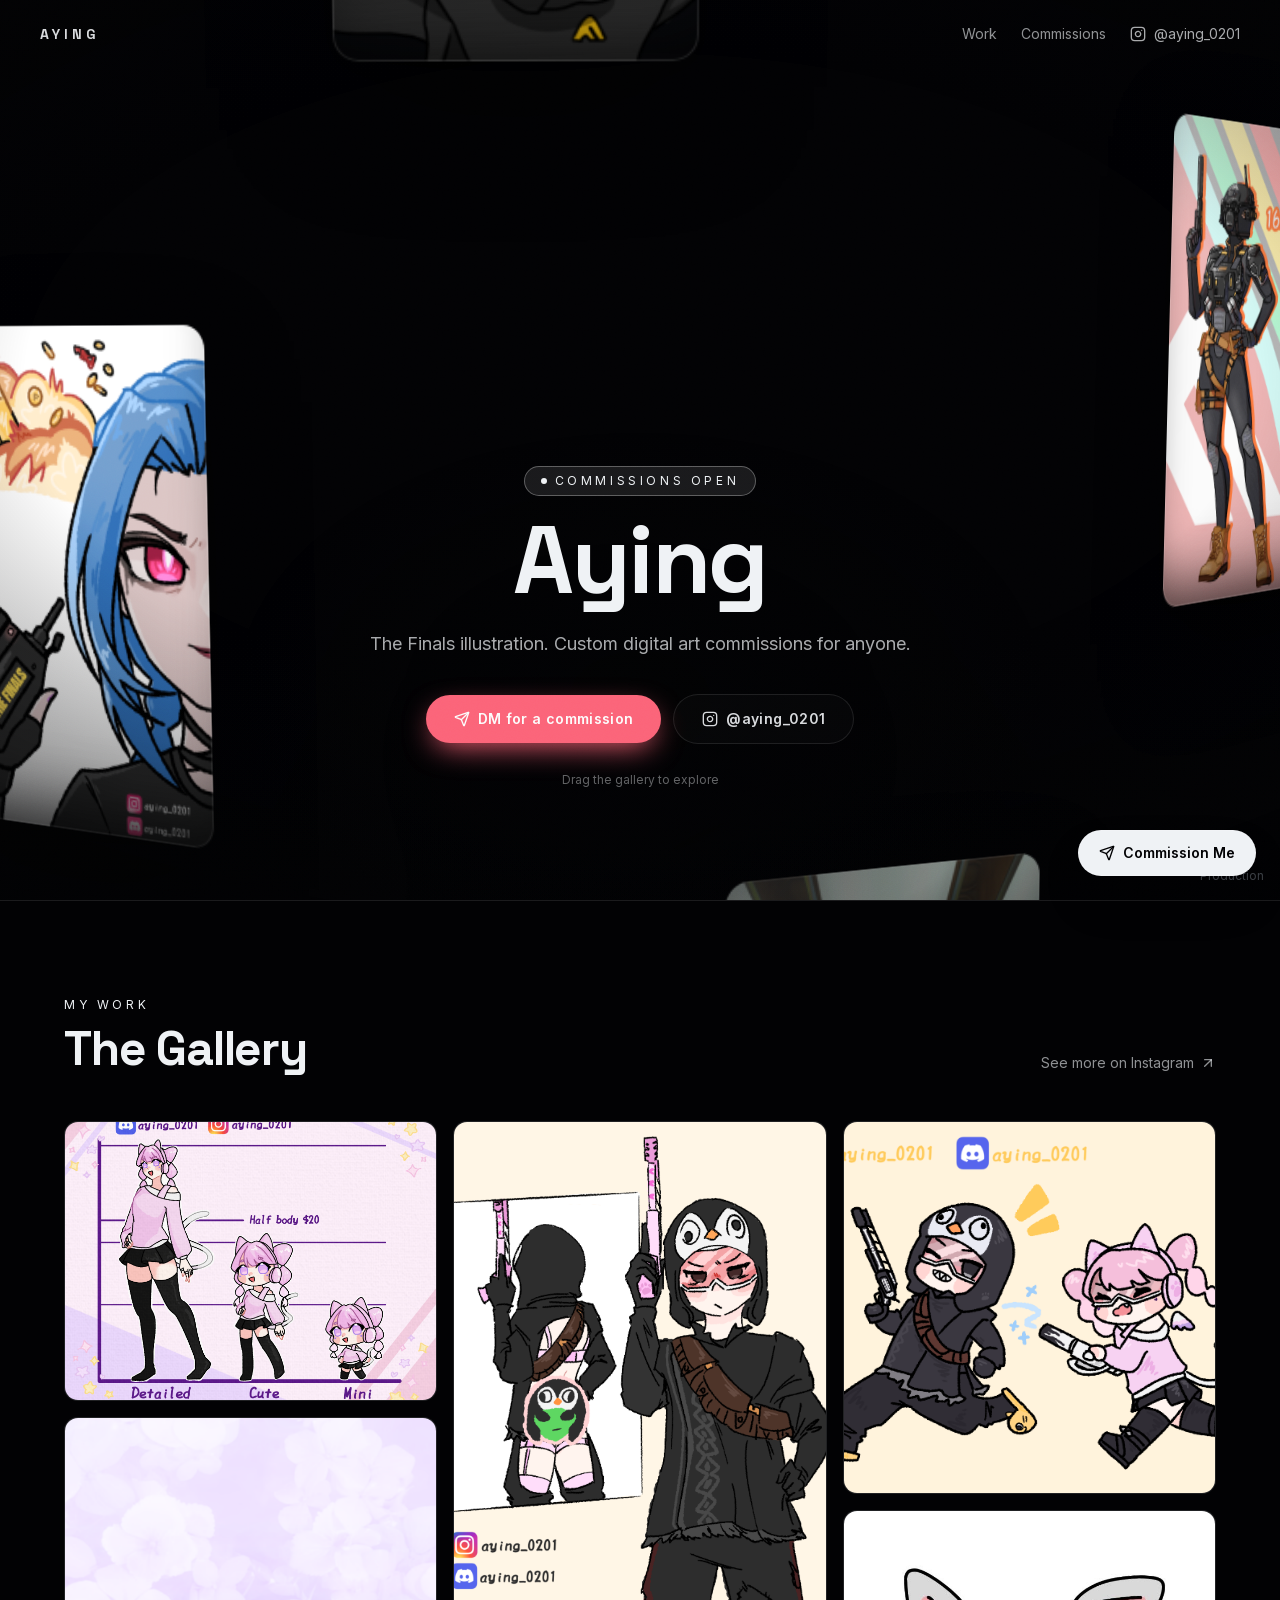
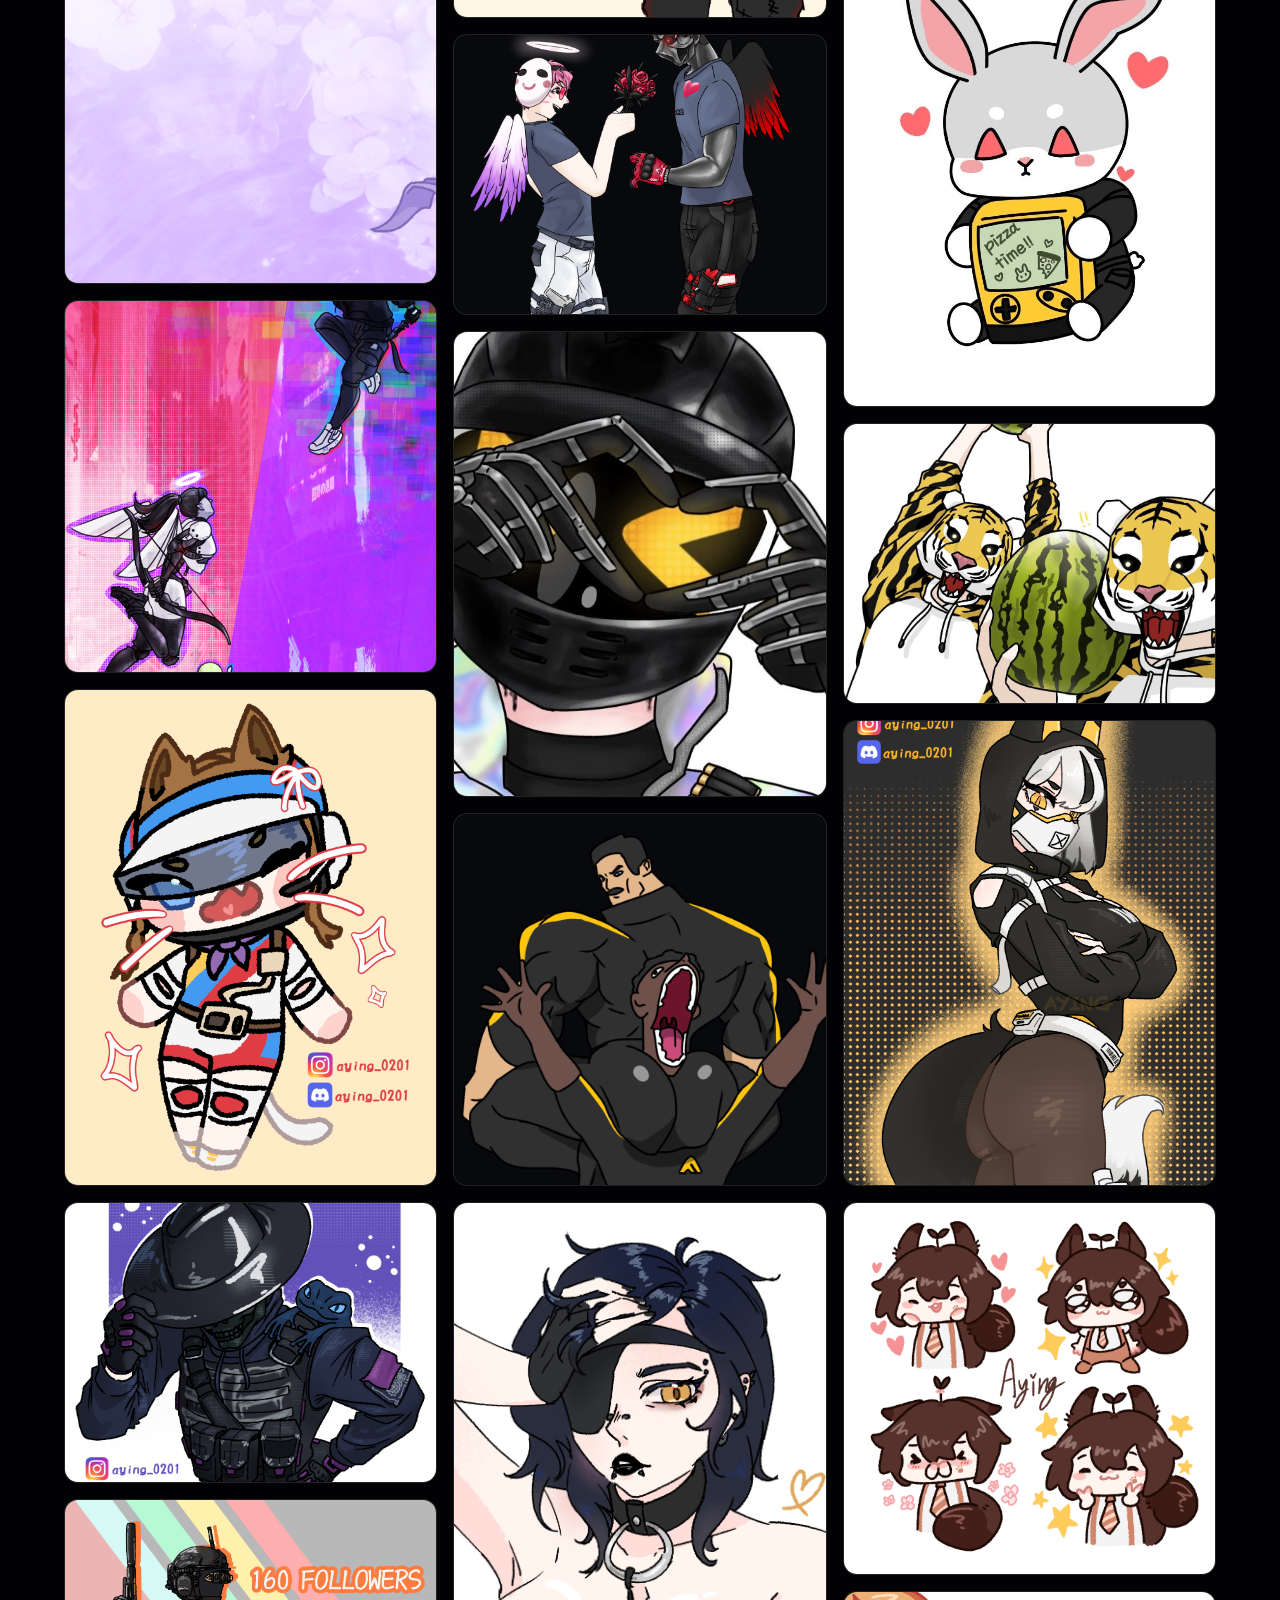
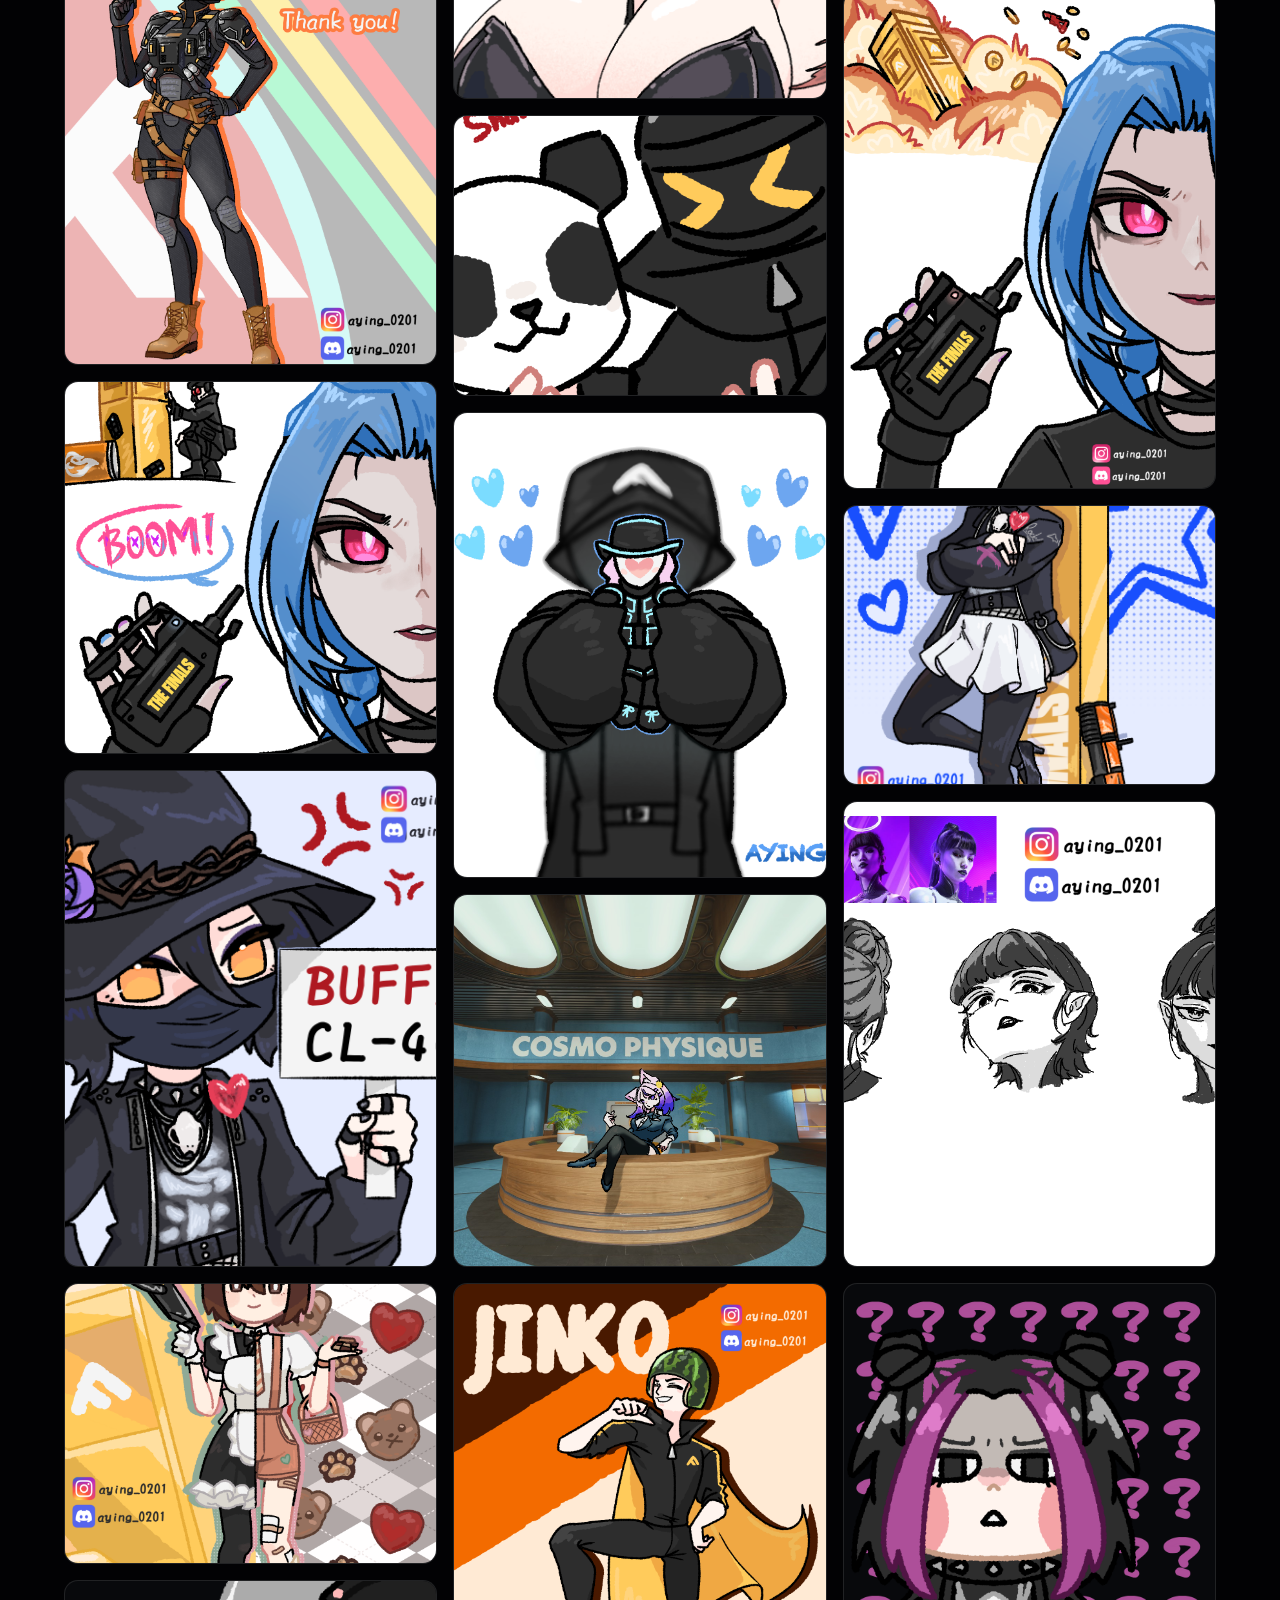
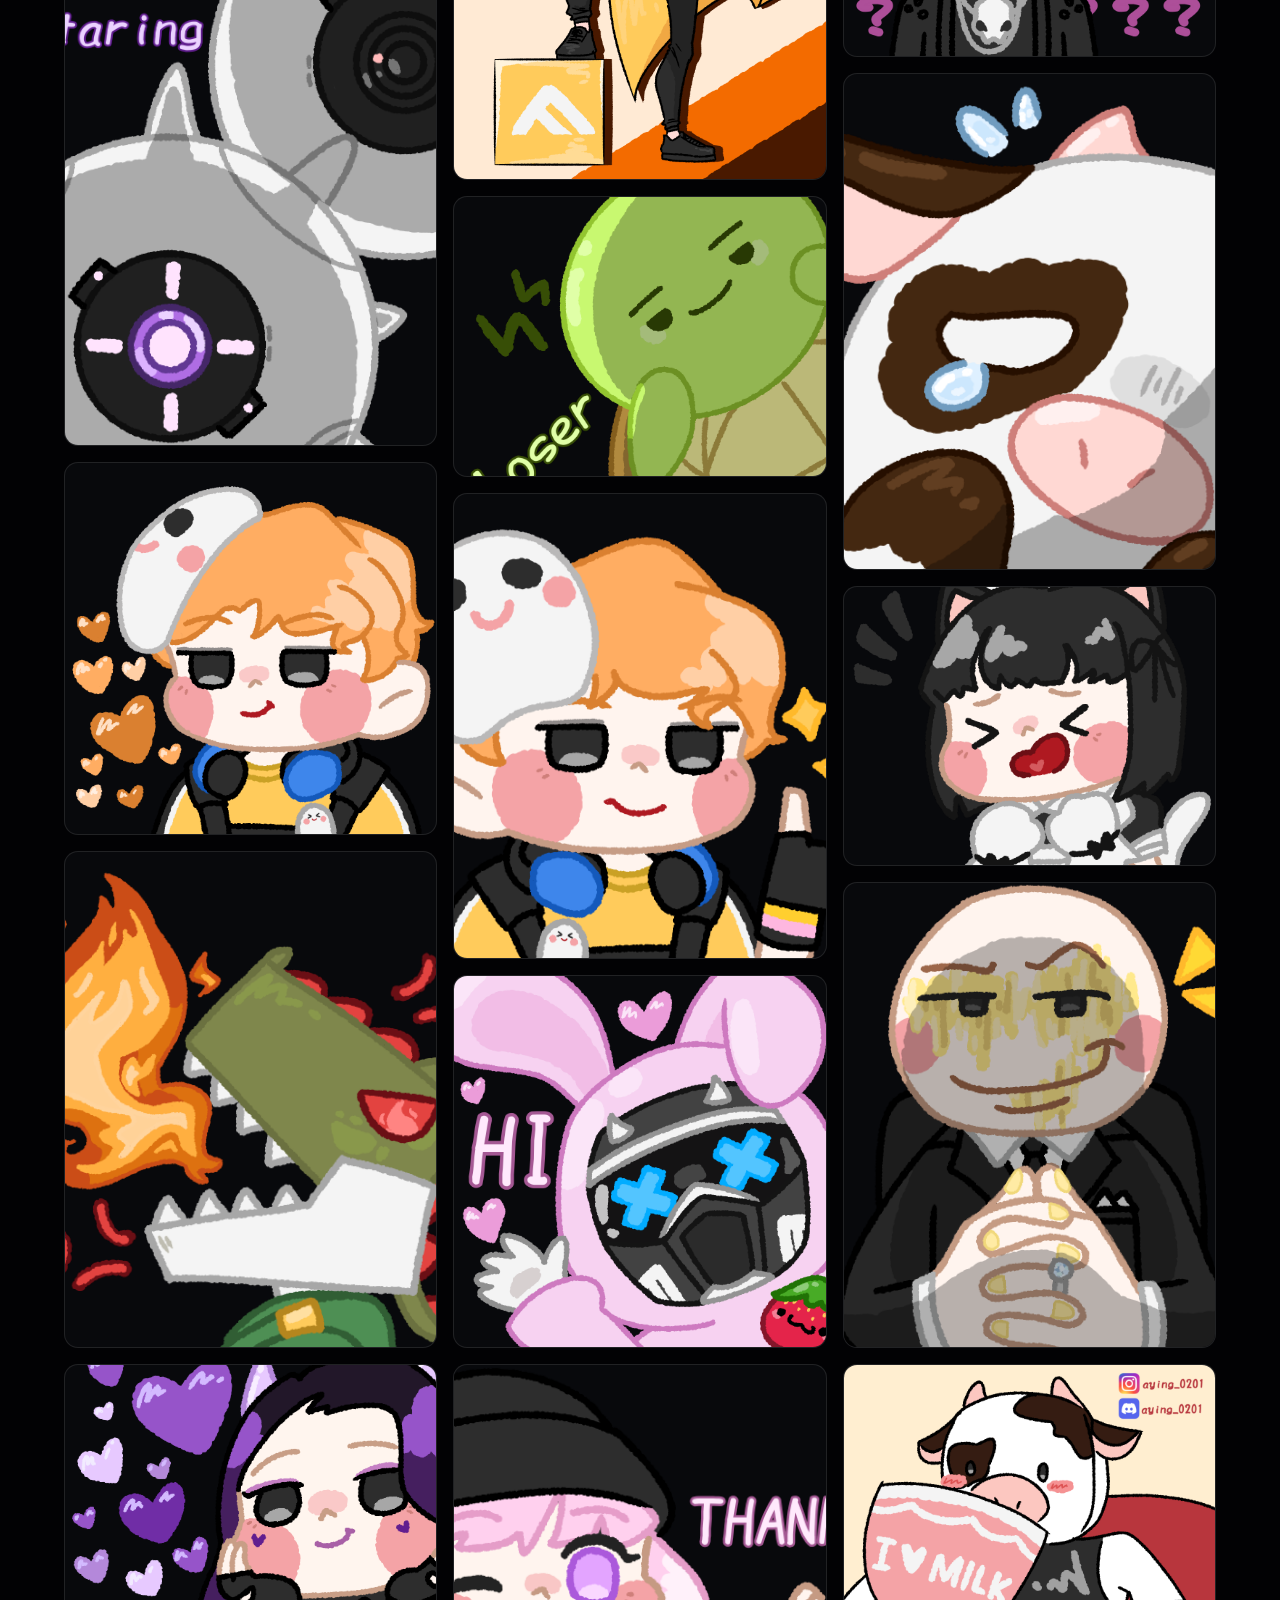
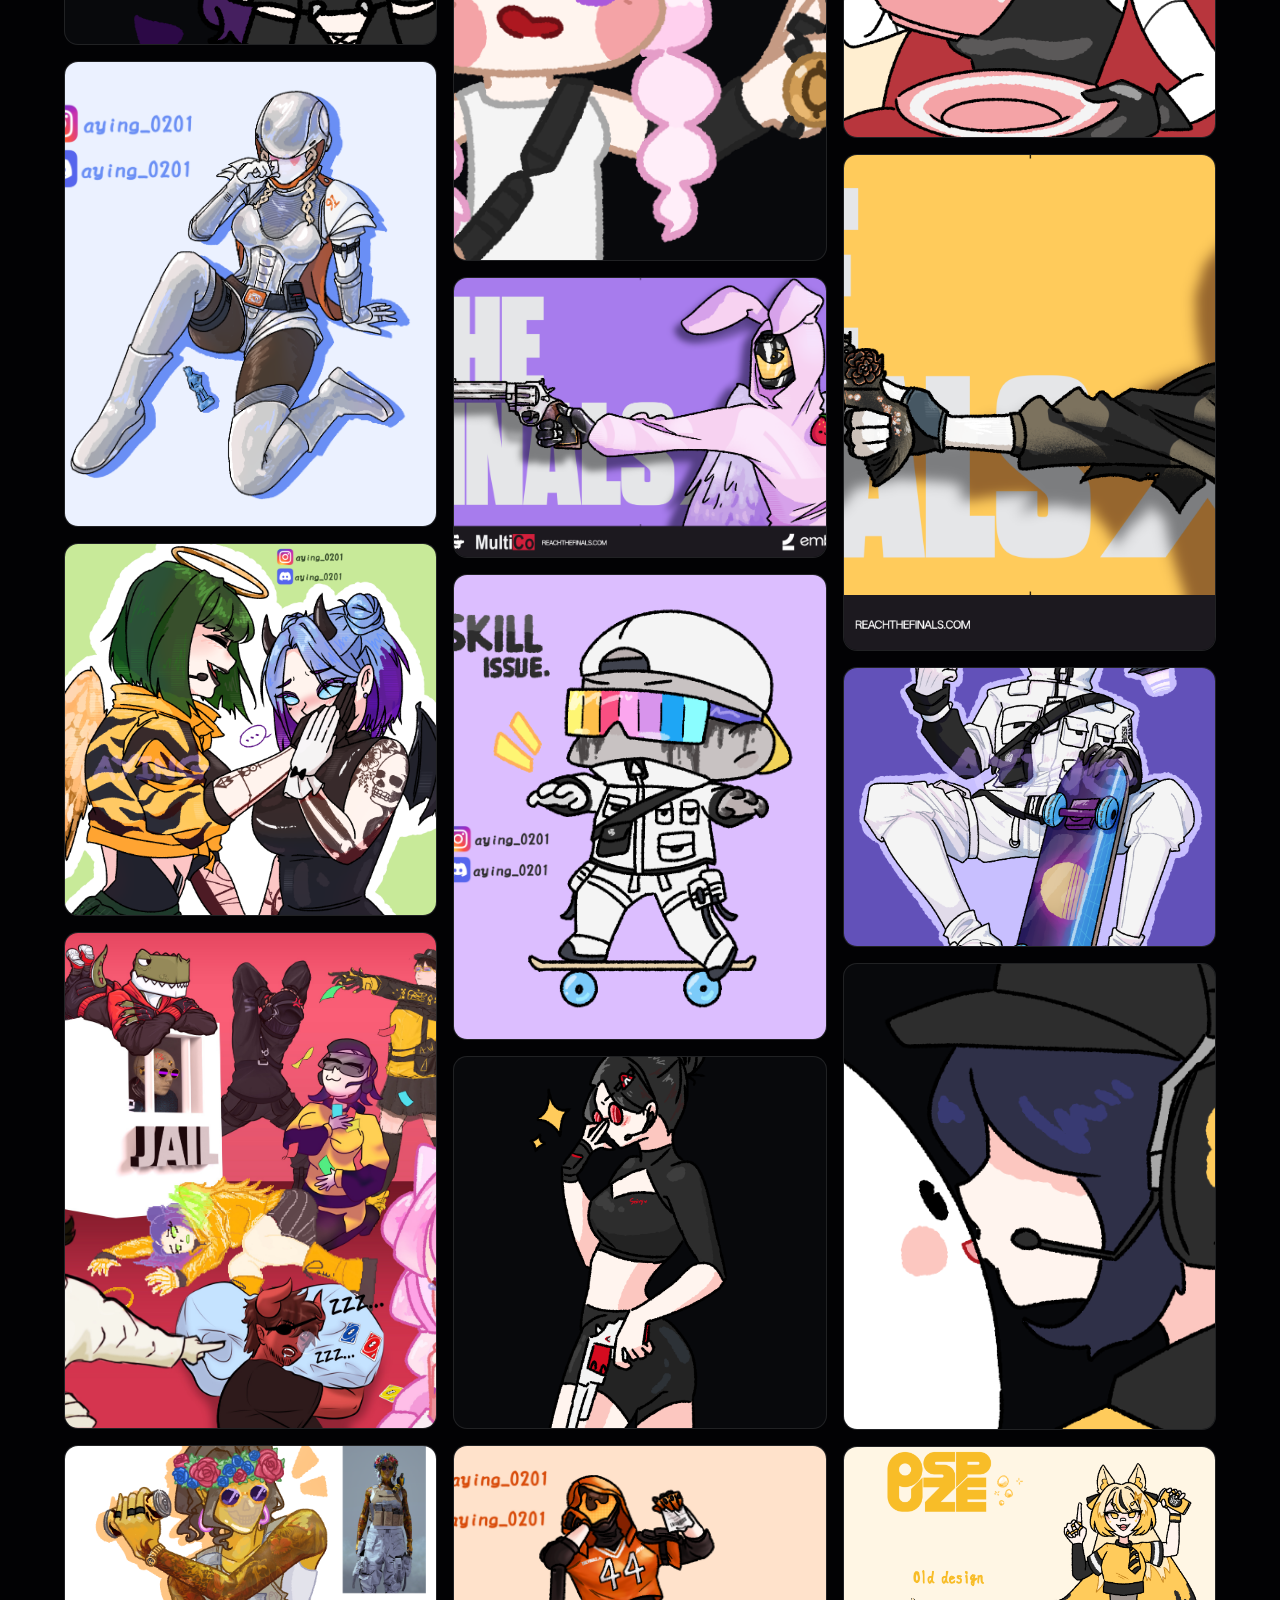
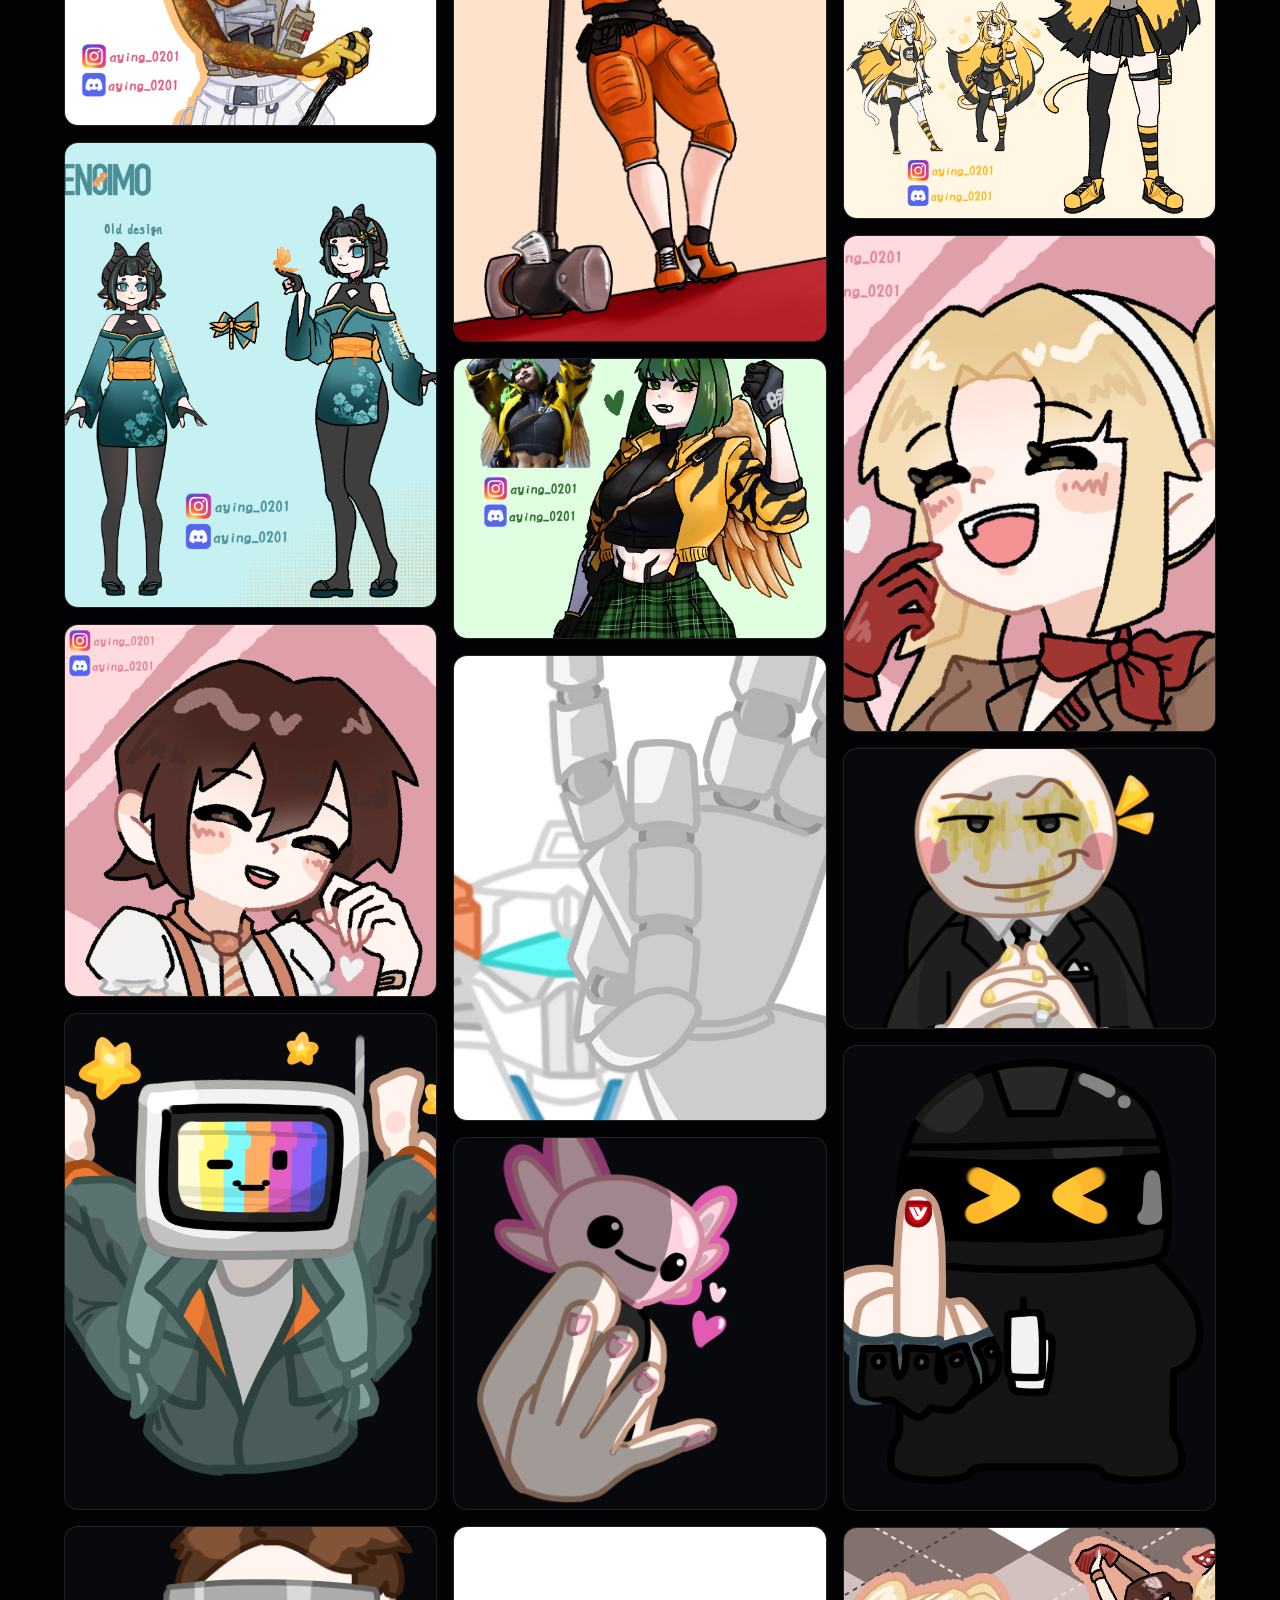
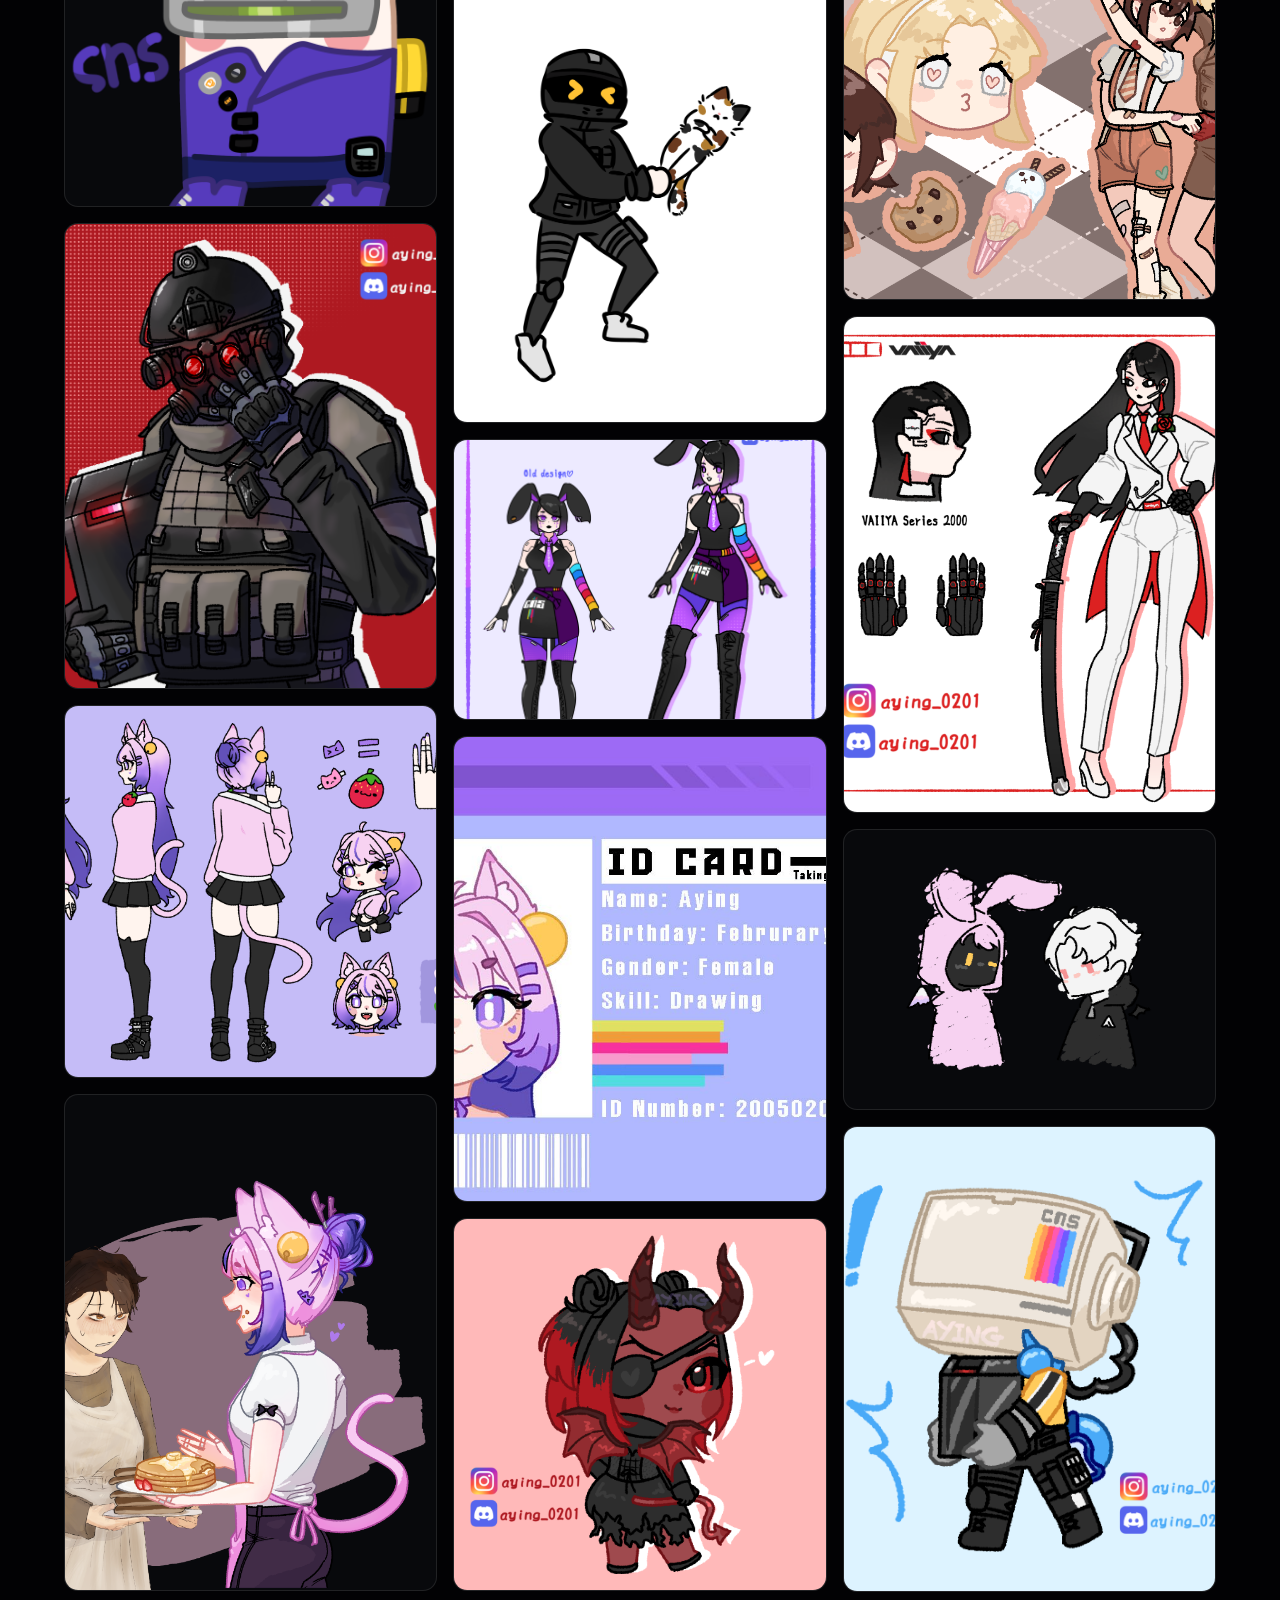
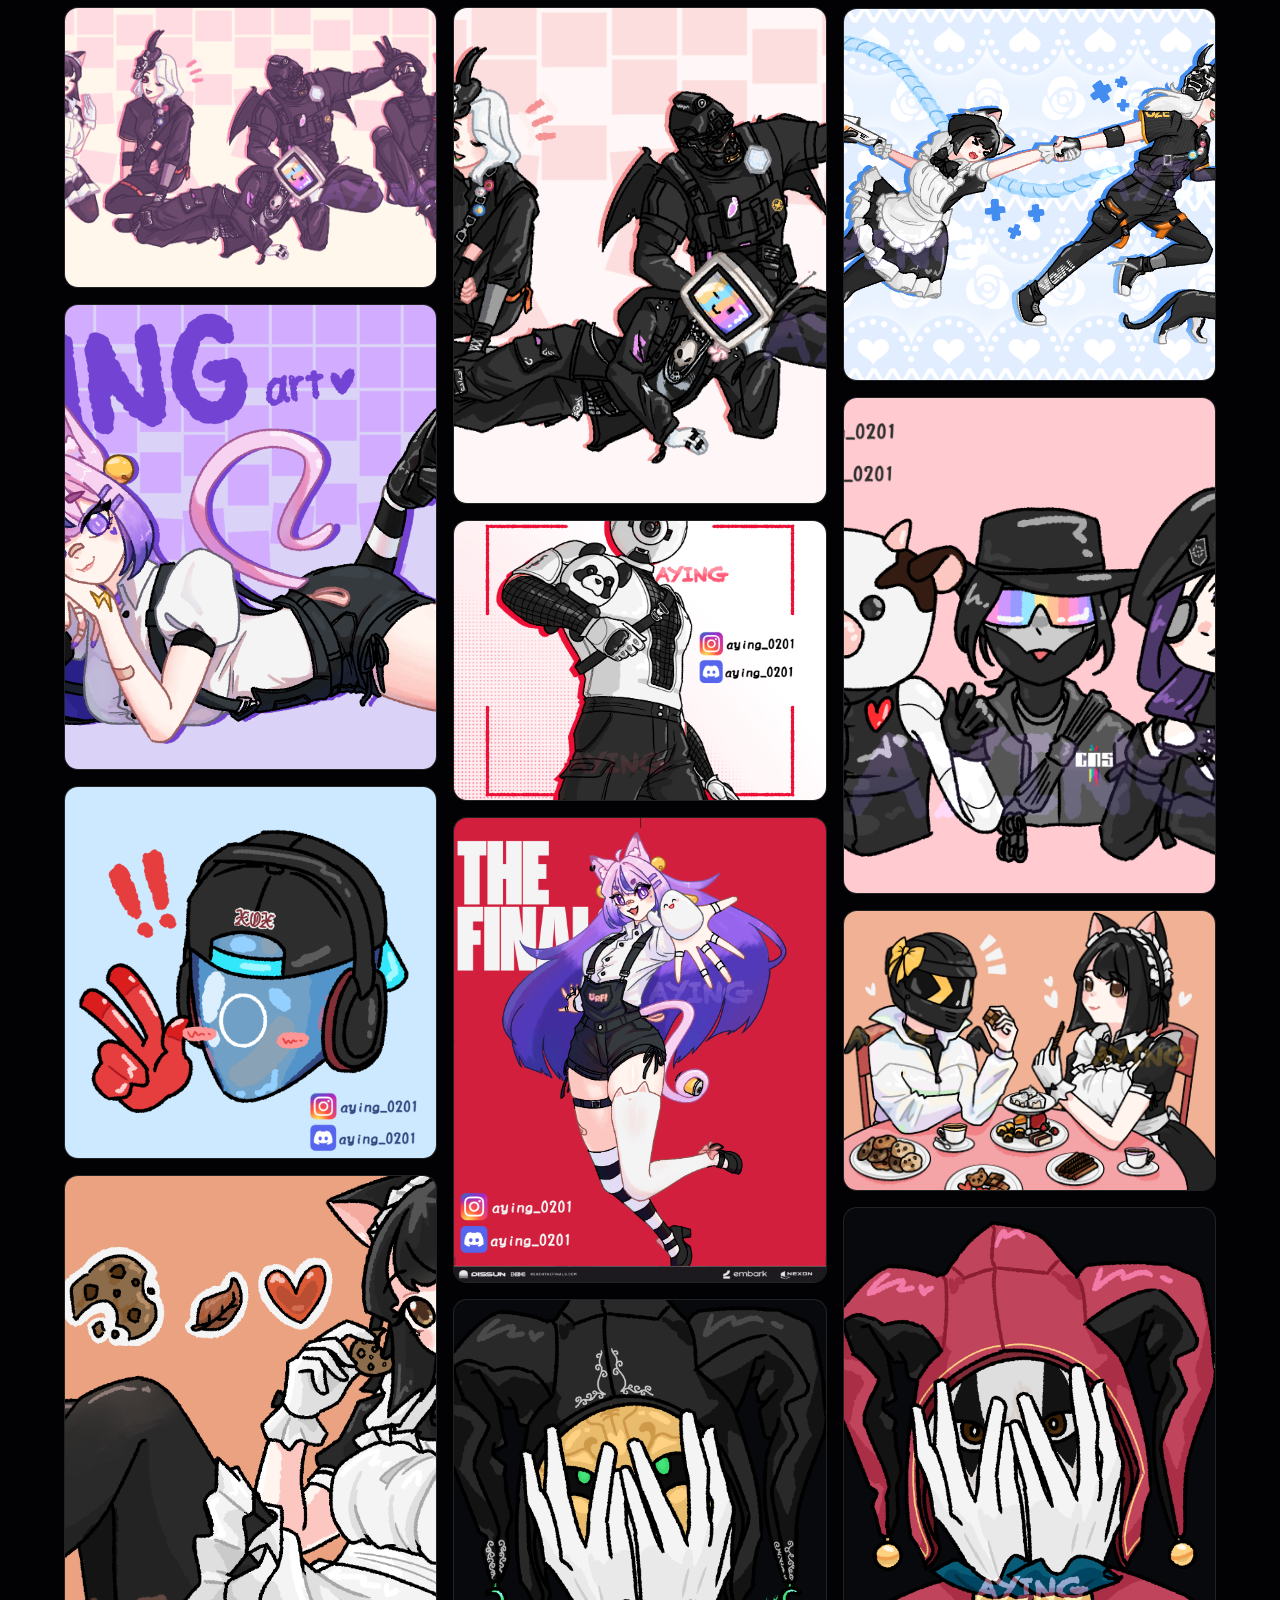
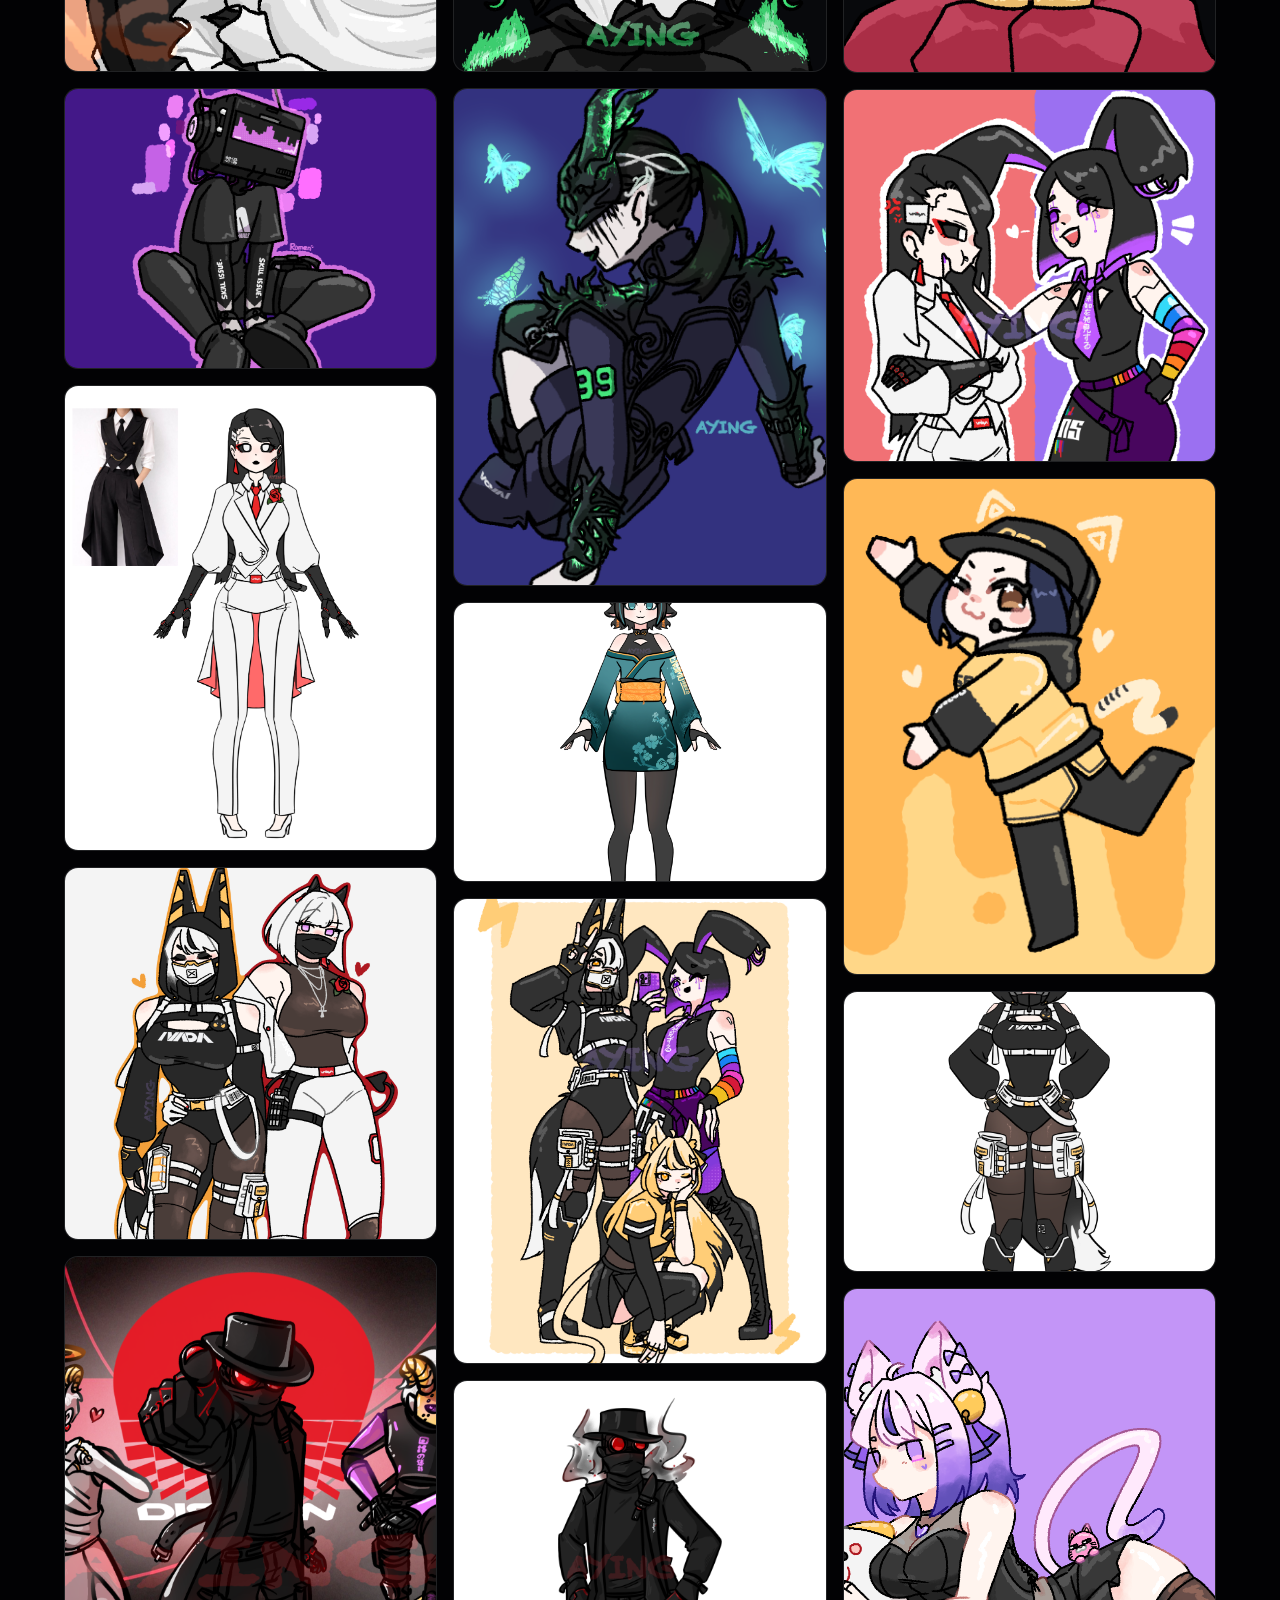
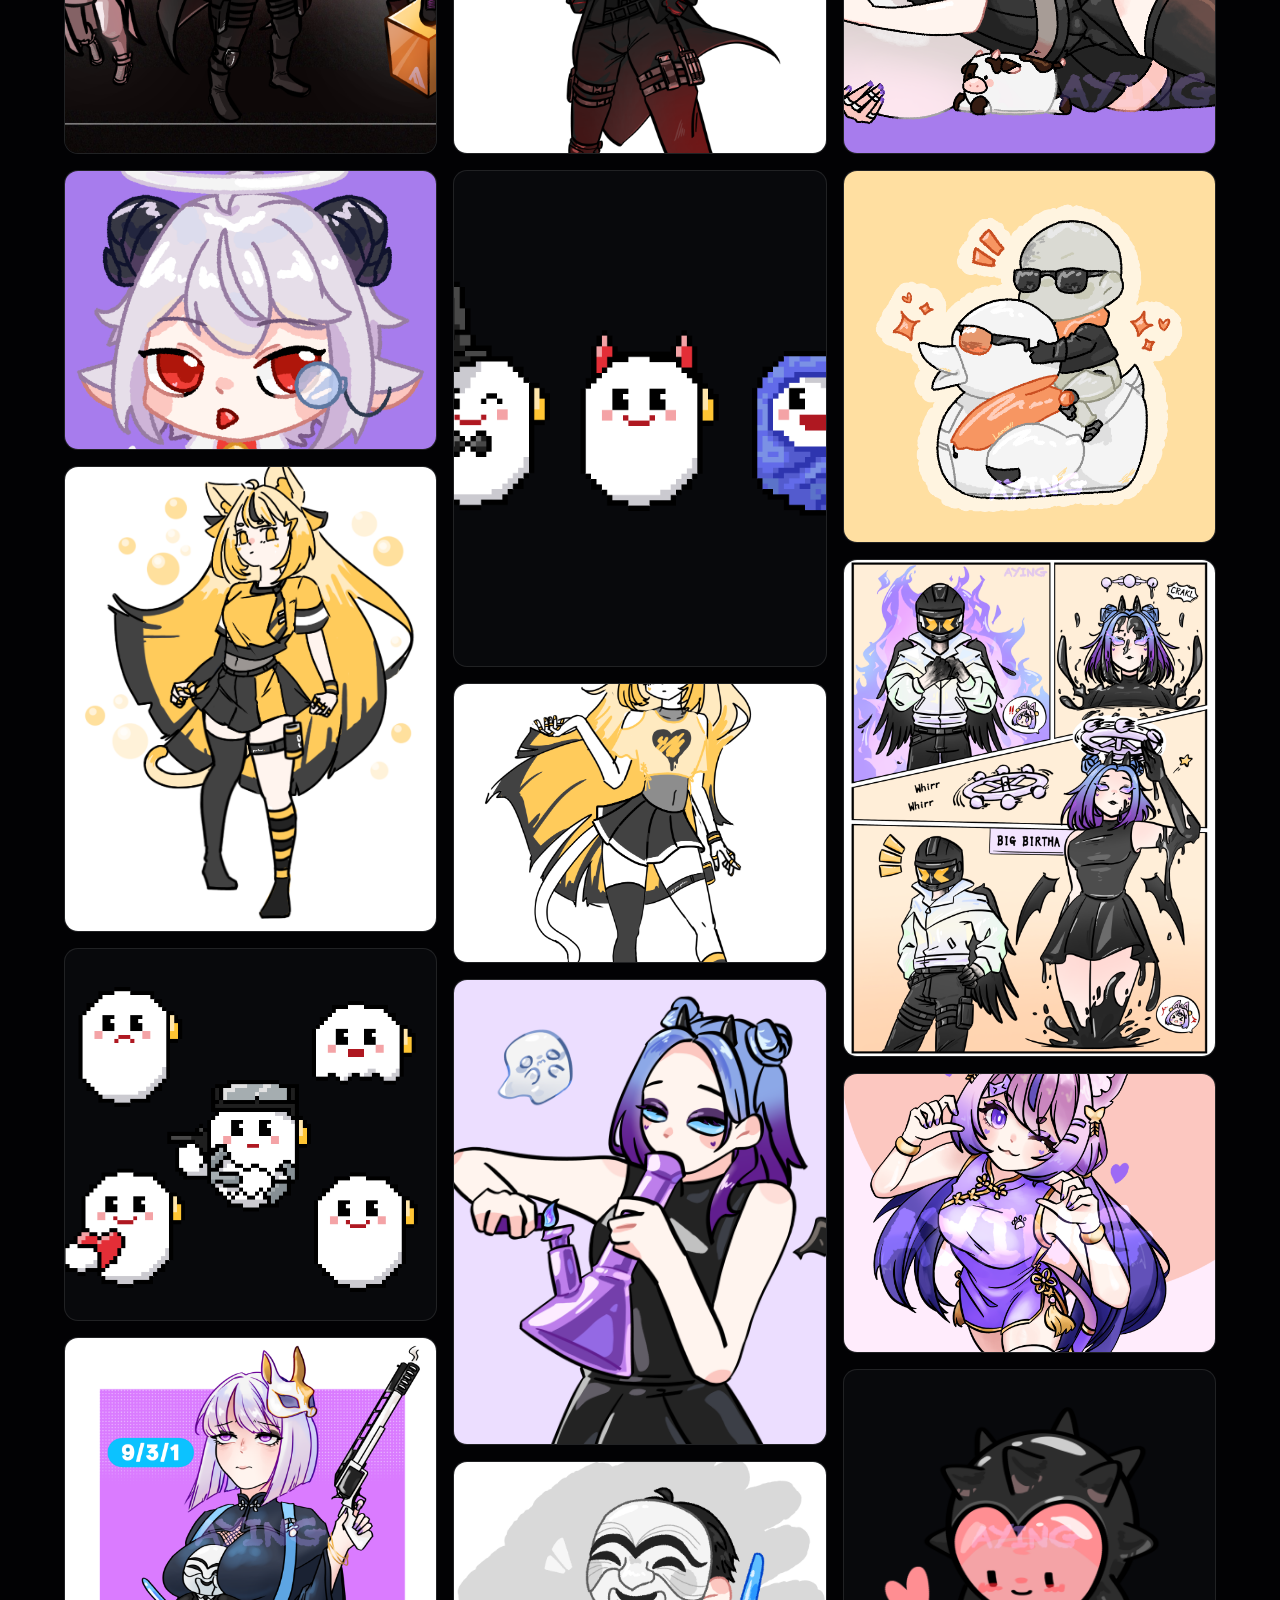
==== commit 7cc230c8: "update" ====
--- a/index.html
+++ b/index.html
@@ -1 +1 @@
-<!DOCTYPE html><html lang="en" class="dark bg-background space_grotesk_d2a1ec3b-module__cnUgTW__variable inter_c6e48ee1-module__JRO3KW__variable"><head><meta charSet="utf-8"/><meta name="viewport" content="width=device-width, initial-scale=1"/><link rel="preload" href="/_next/static/media/0c89a48fa5027cee-s.p.2cyn07wtgehh0.woff2" as="font" crossorigin="" type="font/woff2"/><link rel="preload" href="/_next/static/media/83afe278b6a6bb3c-s.p.2bn3s6zvc0dyp.woff2" as="font" crossorigin="" type="font/woff2"/><link rel="preload" as="image" href="/art/public/images/discord-art-171.png"/><link rel="preload" as="image" href="/art/public/images/discord-art-170.png"/><link rel="preload" as="image" href="/art/public/images/discord-art-169.jpg"/><link rel="preload" as="image" href="/art/public/images/discord-art-168.png"/><link rel="preload" as="image" href="/art/public/images/discord-art-167.jpg"/><link rel="preload" as="image" href="/art/public/images/discord-art-166.jpg"/><link rel="preload" as="image" href="/art/public/images/discord-art-163.png"/><link rel="preload" as="image" href="/art/public/images/discord-art-162.png"/><link rel="preload" as="image" href="/art/public/images/discord-art-161.png"/><link rel="preload" as="image" href="/art/public/images/discord-art-160.png"/><link rel="stylesheet" href="/_next/static/chunks/3tmy_asxr41d1.css" data-precedence="next"/><link rel="preload" as="script" fetchPriority="low" href="/_next/static/chunks/3l04zcqx63h3y.js"/><script src="/_next/static/chunks/2ok_fay6l9q1p.js" async=""></script><script src="/_next/static/chunks/08ttfj81-47mu.js" async=""></script><script src="/_next/static/chunks/turbopack-33vp347x__vaf.js" async=""></script><script src="/_next/static/chunks/3fntmmi971322.js" async="" crossorigin=""></script><script src="/_next/static/chunks/1hzgf5-xfeqwu.js" async="" crossorigin=""></script><link rel="preload" as="image" href="/art/public/images/discord-art-159.png"/><link rel="preload" as="image" href="/art/public/images/discord-art-158.png"/><link rel="preload" as="image" href="/art/public/images/discord-art-157.png"/><link rel="preload" as="image" href="/art/public/images/discord-art-156.png"/><link rel="preload" as="image" href="/art/public/images/discord-art-155.png"/><link rel="preload" as="image" href="/art/public/images/discord-art-154.png"/><link rel="preload" as="image" href="/art/public/images/discord-art-153.png"/><link rel="preload" as="image" href="/art/public/images/discord-art-152.png"/><link rel="preload" as="image" href="/art/public/images/discord-art-151.png"/><link rel="preload" as="image" href="/art/public/images/discord-art-150.png"/><link rel="preload" as="image" href="/art/public/images/discord-art-148.png"/><link rel="preload" as="image" href="/art/public/images/discord-art-147.png"/><link rel="preload" as="image" href="/art/public/images/discord-art-146.png"/><link rel="preload" as="image" href="/art/public/images/discord-art-145.png"/><link rel="preload" as="image" href="/art/public/images/discord-art-144.png"/><link rel="preload" as="image" href="/art/public/images/discord-art-143.png"/><link rel="preload" as="image" href="/art/public/images/discord-art-142.png"/><link rel="preload" as="image" href="/art/public/images/discord-art-141.png"/><link rel="preload" as="image" href="/art/public/images/discord-art-140.png"/><link rel="preload" as="image" href="/art/public/images/discord-art-139.png"/><link rel="preload" as="image" href="/art/public/images/discord-art-082.png"/><link rel="preload" as="image" href="/art/public/images/discord-art-136.png"/><link rel="preload" as="image" href="/art/public/images/discord-art-133.png"/><link rel="preload" as="image" href="/art/public/images/discord-art-128.png"/><link rel="preload" as="image" href="/art/public/images/discord-art-124.png"/><link rel="preload" as="image" href="/art/public/images/discord-art-120.png"/><link rel="preload" as="image" href="/art/public/images/discord-art-117.png"/><link rel="preload" as="image" href="/art/public/images/discord-art-114.png"/><link rel="preload" as="image" href="/art/public/images/discord-art-111.png"/><link rel="preload" as="image" href="/art/public/images/discord-art-108.png"/><link rel="preload" as="image" href="/art/public/images/discord-art-104.png"/><link rel="preload" as="image" href="/art/public/images/discord-art-100.png"/><link rel="preload" as="image" href="/art/public/images/discord-art-097.png"/><link rel="preload" as="image" href="/art/public/images/discord-art-091.png"/><link rel="preload" as="image" href="/art/public/images/discord-art-088.png"/><link rel="preload" as="image" href="/art/public/images/discord-art-085.png"/><link rel="preload" as="image" href="/art/public/images/discord-art-081.png"/><link rel="preload" as="image" href="/art/public/images/discord-art-078.png"/><link rel="preload" as="image" href="/art/public/images/discord-art-075.png"/><link rel="preload" as="image" href="/art/public/images/discord-art-071.png"/><link rel="preload" as="image" href="/art/public/images/discord-art-068.png"/><link rel="preload" as="image" href="/art/public/images/discord-art-064.png"/><link rel="preload" as="image" href="/art/public/images/discord-art-061.png"/><link rel="preload" as="image" href="/art/public/images/discord-art-057.png"/><link rel="preload" as="image" href="/art/public/images/discord-art-054.png"/><link rel="preload" as="image" href="/art/public/images/discord-art-050.png"/><link rel="preload" as="image" href="/art/public/images/discord-art-046.png"/><link rel="preload" as="image" href="/art/public/images/discord-art-043.png"/><link rel="preload" as="image" href="/art/public/images/discord-art-040.png"/><link rel="preload" as="image" href="/art/public/images/discord-art-037.png"/><link rel="preload" as="image" href="/art/public/images/discord-art-034.png"/><link rel="preload" as="image" href="/art/public/images/discord-art-031.png"/><link rel="preload" as="image" href="/art/public/images/discord-art-028.png"/><link rel="preload" as="image" href="/art/public/images/discord-art-023.png"/><link rel="preload" as="image" href="/art/public/images/discord-art-019.png"/><link rel="preload" as="image" href="/art/public/images/discord-art-012.png"/><link rel="preload" as="image" href="/art/public/images/discord-art-008.png"/><link rel="preload" as="image" href="/art/public/images/discord-art-003.png"/><link rel="preload" as="image" href="/art/public/images/discord-art-138.png"/><link rel="preload" as="image" href="/art/public/images/discord-art-135.png"/><link rel="preload" as="image" href="/art/public/images/discord-art-131.png"/><link rel="preload" as="image" href="/art/public/images/discord-art-126.png"/><link rel="preload" as="image" href="/art/public/images/discord-art-123.png"/><link rel="preload" as="image" href="/art/public/images/discord-art-119.png"/><link rel="preload" as="image" href="/art/public/images/discord-art-116.png"/><link rel="preload" as="image" href="/art/public/images/discord-art-113.png"/><link rel="preload" as="image" href="/art/public/images/discord-art-110.png"/><link rel="preload" as="image" href="/art/public/images/discord-art-106.png"/><link rel="preload" as="image" href="/art/public/images/discord-art-103.png"/><link rel="preload" as="image" href="/art/public/images/discord-art-099.png"/><link rel="preload" as="image" href="/art/public/images/discord-art-094.png"/><link rel="preload" as="image" href="/art/public/images/discord-art-090.png"/><link rel="preload" as="image" href="/art/public/images/discord-art-087.png"/><link rel="preload" as="image" href="/art/public/images/discord-art-084.png"/><link rel="preload" as="image" href="/art/public/images/discord-art-080.png"/><link rel="preload" as="image" href="/art/public/images/discord-art-077.png"/><link rel="preload" as="image" href="/art/public/images/discord-art-074.png"/><link rel="preload" as="image" href="/art/public/images/discord-art-070.png"/><link rel="preload" as="image" href="/art/public/images/discord-art-066.png"/><link rel="preload" as="image" href="/art/public/images/discord-art-063.png"/><link rel="preload" as="image" href="/art/public/images/discord-art-060.png"/><link rel="preload" as="image" href="/art/public/images/discord-art-056.png"/><link rel="preload" as="image" href="/art/public/images/discord-art-053.png"/><link rel="preload" as="image" href="/art/public/images/discord-art-048.png"/><link rel="preload" as="image" href="/art/public/images/discord-art-045.png"/><link rel="preload" as="image" href="/art/public/images/discord-art-042.png"/><link rel="preload" as="image" href="/art/public/images/discord-art-039.png"/><link rel="preload" as="image" href="/art/public/images/discord-art-036.png"/><link rel="preload" as="image" href="/art/public/images/discord-art-033.png"/><link rel="preload" as="image" href="/art/public/images/discord-art-030.png"/><link rel="preload" as="image" href="/art/public/images/discord-art-025.png"/><link rel="preload" as="image" href="/art/public/images/discord-art-021.png"/><link rel="preload" as="image" href="/art/public/images/discord-art-014.png"/><link rel="preload" as="image" href="/art/public/images/discord-art-010.png"/><link rel="preload" as="image" href="/art/public/images/discord-art-005.png"/><link rel="preload" as="image" href="/art/public/images/discord-art-002.png"/><link rel="preload" as="image" href="/art/public/images/discord-art-137.png"/><link rel="preload" as="image" href="/art/public/images/discord-art-134.png"/><link rel="preload" as="image" href="/art/public/images/discord-art-129.png"/><link rel="preload" as="image" href="/art/public/images/discord-art-125.png"/><link rel="preload" as="image" href="/art/public/images/discord-art-121.png"/><link rel="preload" as="image" href="/art/public/images/discord-art-118.png"/><link rel="preload" as="image" href="/art/public/images/discord-art-115.png"/><link rel="preload" as="image" href="/art/public/images/discord-art-112.png"/><link rel="preload" as="image" href="/art/public/images/discord-art-109.png"/><link rel="preload" as="image" href="/art/public/images/discord-art-105.png"/><link rel="preload" as="image" href="/art/public/images/discord-art-101.png"/><link rel="preload" as="image" href="/art/public/images/discord-art-098.jpg"/><link rel="preload" as="image" href="/art/public/images/discord-art-092.png"/><link rel="preload" as="image" href="/art/public/images/discord-art-089.png"/><link rel="preload" as="image" href="/art/public/images/discord-art-086.png"/><link rel="preload" as="image" href="/art/public/images/discord-art-083.png"/><link rel="preload" as="image" href="/art/public/images/discord-art-079.png"/><link rel="preload" as="image" href="/art/public/images/discord-art-076.png"/><link rel="preload" as="image" href="/art/public/images/discord-art-072.png"/><link rel="preload" as="image" href="/art/public/images/discord-art-069.png"/><link rel="preload" as="image" href="/art/public/images/discord-art-065.png"/><link rel="preload" as="image" href="/art/public/images/discord-art-062.png"/><link rel="preload" as="image" href="/art/public/images/discord-art-059.png"/><link rel="preload" as="image" href="/art/public/images/discord-art-055.png"/><link rel="preload" as="image" href="/art/public/images/discord-art-051.png"/><link rel="preload" as="image" href="/art/public/images/discord-art-047.png"/><link rel="preload" as="image" href="/art/public/images/discord-art-044.png"/><link rel="preload" as="image" href="/art/public/images/discord-art-041.png"/><link rel="preload" as="image" href="/art/public/images/discord-art-038.png"/><link rel="preload" as="image" href="/art/public/images/discord-art-035.png"/><link rel="preload" as="image" href="/art/public/images/discord-art-032.png"/><link rel="preload" as="image" href="/art/public/images/discord-art-029.png"/><link rel="preload" as="image" href="/art/public/images/discord-art-024.png"/><link rel="preload" as="image" href="/art/public/images/discord-art-020.png"/><link rel="preload" as="image" href="/art/public/images/discord-art-013.png"/><link rel="preload" as="image" href="/art/public/images/discord-art-009.png"/><link rel="preload" as="image" href="/art/public/images/discord-art-004.png"/><link rel="preload" as="image" href="/art/public/images/discord-art-001.png"/><meta name="theme-color" content="#050507"/><meta name="color-scheme" content="dark"/><title>Aying — The Finals Illustration</title><meta name="description" content="Aying: The Finals illustration. Custom digital art commissions for anyone. Commissions open — DM on Instagram."/><meta name="next-size-adjust" content=""/><script src="/_next/static/chunks/0cz1d0mv5g_q7.js" noModule=""></script></head><body class="font-sans antialiased"><div hidden=""><!--$--><!--/$--></div><main class="relative min-h-dvh bg-background text-foreground"><section class="grain relative flex min-h-dvh flex-col overflow-hidden"><div class="helix-scene helix-fade-in absolute inset-0 cursor-grab touch-none select-none active:cursor-grabbing" aria-hidden="true"><div class="helix-camera"><div class="helix-stage"><div class="helix-card"><img src="/art/public/images/discord-art-171.png" alt="" class="h-full w-full object-cover" draggable="false"/><span class="helix-card-sheen" aria-hidden="true"></span></div><div class="helix-card"><img src="/art/public/images/discord-art-170.png" alt="" class="h-full w-full object-cover" draggable="false"/><span class="helix-card-sheen" aria-hidden="true"></span></div><div class="helix-card"><img src="/art/public/images/discord-art-169.jpg" alt="" class="h-full w-full object-cover" draggable="false"/><span class="helix-card-sheen" aria-hidden="true"></span></div><div class="helix-card"><img src="/art/public/images/discord-art-168.png" alt="" class="h-full w-full object-cover" draggable="false"/><span class="helix-card-sheen" aria-hidden="true"></span></div><div class="helix-card"><img src="/art/public/images/discord-art-167.jpg" alt="" class="h-full w-full object-cover" draggable="false"/><span class="helix-card-sheen" aria-hidden="true"></span></div><div class="helix-card"><img src="/art/public/images/discord-art-166.jpg" alt="" class="h-full w-full object-cover" draggable="false"/><span class="helix-card-sheen" aria-hidden="true"></span></div><div class="helix-card"><img src="/art/public/images/discord-art-163.png" alt="" class="h-full w-full object-cover" draggable="false"/><span class="helix-card-sheen" aria-hidden="true"></span></div><div class="helix-card"><img src="/art/public/images/discord-art-162.png" alt="" class="h-full w-full object-cover" draggable="false"/><span class="helix-card-sheen" aria-hidden="true"></span></div><div class="helix-card"><img src="/art/public/images/discord-art-161.png" alt="" class="h-full w-full object-cover" draggable="false"/><span class="helix-card-sheen" aria-hidden="true"></span></div><div class="helix-card"><img src="/art/public/images/discord-art-160.png" alt="" class="h-full w-full object-cover" draggable="false"/><span class="helix-card-sheen" aria-hidden="true"></span></div><div class="helix-card"><img src="/art/public/images/discord-art-159.png" alt="" class="h-full w-full object-cover" draggable="false"/><span class="helix-card-sheen" aria-hidden="true"></span></div><div class="helix-card"><img src="/art/public/images/discord-art-158.png" alt="" class="h-full w-full object-cover" draggable="false"/><span class="helix-card-sheen" aria-hidden="true"></span></div><div class="helix-card"><img src="/art/public/images/discord-art-157.png" alt="" class="h-full w-full object-cover" draggable="false"/><span class="helix-card-sheen" aria-hidden="true"></span></div><div class="helix-card"><img src="/art/public/images/discord-art-156.png" alt="" class="h-full w-full object-cover" draggable="false"/><span class="helix-card-sheen" aria-hidden="true"></span></div><div class="helix-card"><img src="/art/public/images/discord-art-155.png" alt="" class="h-full w-full object-cover" draggable="false"/><span class="helix-card-sheen" aria-hidden="true"></span></div><div class="helix-card"><img src="/art/public/images/discord-art-154.png" alt="" class="h-full w-full object-cover" draggable="false"/><span class="helix-card-sheen" aria-hidden="true"></span></div><div class="helix-card"><img src="/art/public/images/discord-art-153.png" alt="" class="h-full w-full object-cover" draggable="false"/><span class="helix-card-sheen" aria-hidden="true"></span></div><div class="helix-card"><img src="/art/public/images/discord-art-152.png" alt="" class="h-full w-full object-cover" draggable="false"/><span class="helix-card-sheen" aria-hidden="true"></span></div><div class="helix-card"><img src="/art/public/images/discord-art-151.png" alt="" class="h-full w-full object-cover" draggable="false"/><span class="helix-card-sheen" aria-hidden="true"></span></div><div class="helix-card"><img src="/art/public/images/discord-art-150.png" alt="" class="h-full w-full object-cover" draggable="false"/><span class="helix-card-sheen" aria-hidden="true"></span></div><div class="helix-card"><img src="/art/public/images/discord-art-148.png" alt="" class="h-full w-full object-cover" draggable="false"/><span class="helix-card-sheen" aria-hidden="true"></span></div><div class="helix-card"><img src="/art/public/images/discord-art-147.png" alt="" class="h-full w-full object-cover" draggable="false"/><span class="helix-card-sheen" aria-hidden="true"></span></div><div class="helix-card"><img src="/art/public/images/discord-art-146.png" alt="" class="h-full w-full object-cover" draggable="false"/><span class="helix-card-sheen" aria-hidden="true"></span></div><div class="helix-card"><img src="/art/public/images/discord-art-145.png" alt="" class="h-full w-full object-cover" draggable="false"/><span class="helix-card-sheen" aria-hidden="true"></span></div><div class="helix-card"><img src="/art/public/images/discord-art-144.png" alt="" class="h-full w-full object-cover" draggable="false"/><span class="helix-card-sheen" aria-hidden="true"></span></div><div class="helix-card"><img src="/art/public/images/discord-art-143.png" alt="" class="h-full w-full object-cover" draggable="false"/><span class="helix-card-sheen" aria-hidden="true"></span></div><div class="helix-card"><img src="/art/public/images/discord-art-142.png" alt="" class="h-full w-full object-cover" draggable="false"/><span class="helix-card-sheen" aria-hidden="true"></span></div><div class="helix-card"><img src="/art/public/images/discord-art-141.png" alt="" class="h-full w-full object-cover" draggable="false"/><span class="helix-card-sheen" aria-hidden="true"></span></div><div class="helix-card"><img src="/art/public/images/discord-art-140.png" alt="" class="h-full w-full object-cover" draggable="false"/><span class="helix-card-sheen" aria-hidden="true"></span></div><div class="helix-card"><img src="/art/public/images/discord-art-139.png" alt="" class="h-full w-full object-cover" draggable="false"/><span class="helix-card-sheen" aria-hidden="true"></span></div></div></div></div><div class="pointer-events-none absolute inset-0 z-[1100]" style="background:radial-gradient(120% 90% at 50% 42%, transparent 0%, transparent 40%, oklch(0.09 0.006 265 / 0.55) 70%, oklch(0.09 0.006 265 / 0.96) 100%)" aria-hidden="true"></div><header class="relative z-[1200] flex items-center justify-between px-6 py-6 md:px-10"><span class="font-display text-sm font-bold uppercase tracking-[0.28em] text-foreground/90">Aying</span><nav class="flex items-center gap-6 text-sm"><a href="#work" class="hidden text-foreground/60 transition-colors hover:text-foreground sm:inline">Work</a><a href="#commissions" class="hidden text-foreground/60 transition-colors hover:text-foreground sm:inline">Commissions</a><a href="https://instagram.com/aying_0201" target="_blank" rel="noopener noreferrer" class="inline-flex items-center gap-2 text-foreground/70 transition-colors hover:text-foreground"><svg viewBox="0 0 24 24" fill="none" stroke="currentColor" stroke-width="2" stroke-linecap="round" stroke-linejoin="round" class="h-4 w-4" aria-hidden="true"><rect width="20" height="20" x="2" y="2" rx="5" ry="5"></rect><path d="M16 11.37A4 4 0 1 1 12.63 8 4 4 0 0 1 16 11.37z"></path><line x1="17.5" x2="17.51" y1="6.5" y2="6.5"></line></svg><span class="hidden sm:inline">@<!-- -->aying_0201</span></a></nav></header><div class="pointer-events-none relative z-[1200] mt-auto flex flex-col items-center px-6 pb-20 text-center md:pb-28"><div class="pointer-events-none absolute left-1/2 top-1/2 -z-10 h-[150%] w-[150%] max-w-4xl -translate-x-1/2 -translate-y-1/2" style="background:radial-gradient(58% 52% at 50% 52%, oklch(0.09 0.006 265 / 0.86) 0%, oklch(0.09 0.006 265 / 0.5) 46%, transparent 78%)" aria-hidden="true"></div><p class="rise-in pointer-events-auto mb-5 inline-flex items-center gap-2 rounded-full border border-accent-foreground/30 bg-foreground/10 px-4 py-1.5 text-xs uppercase tracking-[0.3em]" style="animation-delay:120ms"><span class="h-1.5 w-1.5 rounded-full bg-foreground" aria-hidden="true"></span>Commissions open</p><h1 class="rise-in font-display text-6xl font-bold leading-[0.92] tracking-tight text-balance sm:text-7xl md:text-8xl" style="animation-delay:220ms">Aying</h1><p class="rise-in mt-6 max-w-xl text-pretty text-base leading-relaxed text-foreground/70 md:text-lg" style="animation-delay:340ms">The Finals illustration. Custom digital art commissions for anyone.</p><div class="rise-in" style="animation-delay:460ms"><div class="flex flex-col items-center gap-3 sm:flex-row pointer-events-auto mt-9"><a href="https://ig.me/m/aying_0201" target="_blank" rel="noopener noreferrer" class="group inline-flex w-full items-center justify-center gap-2 rounded-full bg-accent px-7 py-3.5 text-sm font-semibold tracking-wide text-accent-foreground shadow-[0_10px_30px_-8px_var(--accent)] transition-all duration-200 hover:-translate-y-0.5 hover:shadow-[0_16px_40px_-8px_var(--accent)] focus-visible:outline-none focus-visible:ring-2 focus-visible:ring-accent focus-visible:ring-offset-2 focus-visible:ring-offset-background sm:w-auto"><svg xmlns="http://www.w3.org/2000/svg" width="24" height="24" viewBox="0 0 24 24" fill="none" stroke="currentColor" stroke-width="2" stroke-linecap="round" stroke-linejoin="round" class="lucide lucide-send h-4 w-4 transition-transform duration-200 group-hover:translate-x-0.5 group-hover:-rotate-12" aria-hidden="true"><path d="M14.536 21.686a.5.5 0 0 0 .937-.024l6.5-19a.496.496 0 0 0-.635-.635l-19 6.5a.5.5 0 0 0-.024.937l7.93 3.18a2 2 0 0 1 1.112 1.11z"></path><path d="m21.854 2.147-10.94 10.939"></path></svg>DM for a commission</a><a href="https://instagram.com/aying_0201" target="_blank" rel="noopener noreferrer" class="inline-flex w-full items-center justify-center gap-2 rounded-full border border-border bg-foreground/[0.02] px-7 py-3.5 text-sm font-semibold tracking-wide text-foreground/90 backdrop-blur-sm transition-colors duration-200 hover:border-foreground/40 hover:bg-foreground/[0.06] hover:text-foreground focus-visible:outline-none focus-visible:ring-2 focus-visible:ring-foreground/40 sm:w-auto"><svg viewBox="0 0 24 24" fill="none" stroke="currentColor" stroke-width="2" stroke-linecap="round" stroke-linejoin="round" class="h-4 w-4" aria-hidden="true"><rect width="20" height="20" x="2" y="2" rx="5" ry="5"></rect><path d="M16 11.37A4 4 0 1 1 12.63 8 4 4 0 0 1 16 11.37z"></path><line x1="17.5" x2="17.51" y1="6.5" y2="6.5"></line></svg>@<!-- -->aying_0201</a></div></div><p class="rise-in mt-7 text-xs text-foreground/40" style="animation-delay:580ms">Drag the gallery to explore</p></div></section><section id="work" class="relative z-[1200] border-t border-border bg-background px-6 py-24 md:px-10"><div class="mx-auto max-w-6xl"><div class="mb-12 flex flex-wrap items-end justify-between gap-4"><div><p class="mb-3 text-xs uppercase tracking-[0.3em] text-foreground">My work</p><h2 class="font-display text-3xl font-bold tracking-tight text-balance md:text-5xl">The Gallery</h2></div><a href="https://instagram.com/aying_0201" target="_blank" rel="noopener noreferrer" class="inline-flex items-center gap-1.5 text-sm text-foreground/60 transition-colors hover:text-foreground">See more on Instagram<svg xmlns="http://www.w3.org/2000/svg" width="24" height="24" viewBox="0 0 24 24" fill="none" stroke="currentColor" stroke-width="2" stroke-linecap="round" stroke-linejoin="round" class="lucide lucide-arrow-up-right h-4 w-4" aria-hidden="true"><path d="M7 7h10v10"></path><path d="M7 17 17 7"></path></svg></a></div><div class="grid grid-cols-1 md:grid-cols-3 gap-4"><div class="flex flex-col gap-4"><a href="/art/public/images/discord-art-082.png" class="group relative block overflow-hidden rounded-xl border border-border bg-card"><img src="/art/public/images/discord-art-082.png" alt="My Pricing" class="w-full aspect-[4/3] object-cover transition-transform duration-500 ease-out group-hover:scale-[1.04]"/><div class="absolute inset-0 bg-gradient-to-t from-background/85 via-background/10 to-transparent opacity-0 transition-opacity duration-300 group-hover:opacity-100"></div><div class="absolute inset-x-0 bottom-0 flex translate-y-2 items-center justify-between p-4 opacity-0 transition-all duration-300 group-hover:translate-y-0 group-hover:opacity-100"><span class="font-display text-sm font-semibold text-foreground">My Pricing</span><svg xmlns="http://www.w3.org/2000/svg" width="24" height="24" viewBox="0 0 24 24" fill="none" stroke="currentColor" stroke-width="2" stroke-linecap="round" stroke-linejoin="round" class="lucide lucide-arrow-up-right h-3.5 w-3.5" aria-hidden="true"><path d="M7 7h10v10"></path><path d="M7 17 17 7"></path></svg></div></a><a href="/art/public/images/discord-art-169.jpg" class="group relative block overflow-hidden rounded-xl border border-border bg-card"><img src="/art/public/images/discord-art-169.jpg" alt="26 August 2026" class="w-full aspect-[4/5] object-cover transition-transform duration-500 ease-out group-hover:scale-[1.04]"/><div class="absolute inset-0 bg-gradient-to-t from-background/85 via-background/10 to-transparent opacity-0 transition-opacity duration-300 group-hover:opacity-100"></div><div class="absolute inset-x-0 bottom-0 flex translate-y-2 items-center justify-between p-4 opacity-0 transition-all duration-300 group-hover:translate-y-0 group-hover:opacity-100"><span class="font-display text-sm font-semibold text-foreground">26 August 2026</span><svg xmlns="http://www.w3.org/2000/svg" width="24" height="24" viewBox="0 0 24 24" fill="none" stroke="currentColor" stroke-width="2" stroke-linecap="round" stroke-linejoin="round" class="lucide lucide-arrow-up-right h-3.5 w-3.5" aria-hidden="true"><path d="M7 7h10v10"></path><path d="M7 17 17 7"></path></svg></div></a><a href="/art/public/images/discord-art-166.jpg" class="group relative block overflow-hidden rounded-xl border border-border bg-card"><img src="/art/public/images/discord-art-166.jpg" alt="26 August 2026" class="w-full aspect-square object-cover transition-transform duration-500 ease-out group-hover:scale-[1.04]"/><div class="absolute inset-0 bg-gradient-to-t from-background/85 via-background/10 to-transparent opacity-0 transition-opacity duration-300 group-hover:opacity-100"></div><div class="absolute inset-x-0 bottom-0 flex translate-y-2 items-center justify-between p-4 opacity-0 transition-all duration-300 group-hover:translate-y-0 group-hover:opacity-100"><span class="font-display text-sm font-semibold text-foreground">26 August 2026</span><svg xmlns="http://www.w3.org/2000/svg" width="24" height="24" viewBox="0 0 24 24" fill="none" stroke="currentColor" stroke-width="2" stroke-linecap="round" stroke-linejoin="round" class="lucide lucide-arrow-up-right h-3.5 w-3.5" aria-hidden="true"><path d="M7 7h10v10"></path><path d="M7 17 17 7"></path></svg></div></a><a href="/art/public/images/discord-art-161.png" class="group relative block overflow-hidden rounded-xl border border-border bg-card"><img src="/art/public/images/discord-art-161.png" alt="17 August 2026" class="w-full aspect-[3/4] object-cover transition-transform duration-500 ease-out group-hover:scale-[1.04]"/><div class="absolute inset-0 bg-gradient-to-t from-background/85 via-background/10 to-transparent opacity-0 transition-opacity duration-300 group-hover:opacity-100"></div><div class="absolute inset-x-0 bottom-0 flex translate-y-2 items-center justify-between p-4 opacity-0 transition-all duration-300 group-hover:translate-y-0 group-hover:opacity-100"><span class="font-display text-sm font-semibold text-foreground">17 August 2026</span><svg xmlns="http://www.w3.org/2000/svg" width="24" height="24" viewBox="0 0 24 24" fill="none" stroke="currentColor" stroke-width="2" stroke-linecap="round" stroke-linejoin="round" class="lucide lucide-arrow-up-right h-3.5 w-3.5" aria-hidden="true"><path d="M7 7h10v10"></path><path d="M7 17 17 7"></path></svg></div></a><a href="/art/public/images/discord-art-158.png" class="group relative block overflow-hidden rounded-xl border border-border bg-card"><img src="/art/public/images/discord-art-158.png" alt="10 August 2026" class="w-full aspect-[4/3] object-cover transition-transform duration-500 ease-out group-hover:scale-[1.04]"/><div class="absolute inset-0 bg-gradient-to-t from-background/85 via-background/10 to-transparent opacity-0 transition-opacity duration-300 group-hover:opacity-100"></div><div class="absolute inset-x-0 bottom-0 flex translate-y-2 items-center justify-between p-4 opacity-0 transition-all duration-300 group-hover:translate-y-0 group-hover:opacity-100"><span class="font-display text-sm font-semibold text-foreground">10 August 2026</span><svg xmlns="http://www.w3.org/2000/svg" width="24" height="24" viewBox="0 0 24 24" fill="none" stroke="currentColor" stroke-width="2" stroke-linecap="round" stroke-linejoin="round" class="lucide lucide-arrow-up-right h-3.5 w-3.5" aria-hidden="true"><path d="M7 7h10v10"></path><path d="M7 17 17 7"></path></svg></div></a><a href="/art/public/images/discord-art-155.png" class="group relative block overflow-hidden rounded-xl border border-border bg-card"><img src="/art/public/images/discord-art-155.png" alt="28 July 2026" class="w-full aspect-[4/5] object-cover transition-transform duration-500 ease-out group-hover:scale-[1.04]"/><div class="absolute inset-0 bg-gradient-to-t from-background/85 via-background/10 to-transparent opacity-0 transition-opacity duration-300 group-hover:opacity-100"></div><div class="absolute inset-x-0 bottom-0 flex translate-y-2 items-center justify-between p-4 opacity-0 transition-all duration-300 group-hover:translate-y-0 group-hover:opacity-100"><span class="font-display text-sm font-semibold text-foreground">28 July 2026</span><svg xmlns="http://www.w3.org/2000/svg" width="24" height="24" viewBox="0 0 24 24" fill="none" stroke="currentColor" stroke-width="2" stroke-linecap="round" stroke-linejoin="round" class="lucide lucide-arrow-up-right h-3.5 w-3.5" aria-hidden="true"><path d="M7 7h10v10"></path><path d="M7 17 17 7"></path></svg></div></a><a href="/art/public/images/discord-art-152.png" class="group relative block overflow-hidden rounded-xl border border-border bg-card"><img src="/art/public/images/discord-art-152.png" alt="24 July 2026" class="w-full aspect-square object-cover transition-transform duration-500 ease-out group-hover:scale-[1.04]"/><div class="absolute inset-0 bg-gradient-to-t from-background/85 via-background/10 to-transparent opacity-0 transition-opacity duration-300 group-hover:opacity-100"></div><div class="absolute inset-x-0 bottom-0 flex translate-y-2 items-center justify-between p-4 opacity-0 transition-all duration-300 group-hover:translate-y-0 group-hover:opacity-100"><span class="font-display text-sm font-semibold text-foreground">24 July 2026</span><svg xmlns="http://www.w3.org/2000/svg" width="24" height="24" viewBox="0 0 24 24" fill="none" stroke="currentColor" stroke-width="2" stroke-linecap="round" stroke-linejoin="round" class="lucide lucide-arrow-up-right h-3.5 w-3.5" aria-hidden="true"><path d="M7 7h10v10"></path><path d="M7 17 17 7"></path></svg></div></a><a href="/art/public/images/discord-art-148.png" class="group relative block overflow-hidden rounded-xl border border-border bg-card"><img src="/art/public/images/discord-art-148.png" alt="20 July 2026" class="w-full aspect-[3/4] object-cover transition-transform duration-500 ease-out group-hover:scale-[1.04]"/><div class="absolute inset-0 bg-gradient-to-t from-background/85 via-background/10 to-transparent opacity-0 transition-opacity duration-300 group-hover:opacity-100"></div><div class="absolute inset-x-0 bottom-0 flex translate-y-2 items-center justify-between p-4 opacity-0 transition-all duration-300 group-hover:translate-y-0 group-hover:opacity-100"><span class="font-display text-sm font-semibold text-foreground">20 July 2026</span><svg xmlns="http://www.w3.org/2000/svg" width="24" height="24" viewBox="0 0 24 24" fill="none" stroke="currentColor" stroke-width="2" stroke-linecap="round" stroke-linejoin="round" class="lucide lucide-arrow-up-right h-3.5 w-3.5" aria-hidden="true"><path d="M7 7h10v10"></path><path d="M7 17 17 7"></path></svg></div></a><a href="/art/public/images/discord-art-145.png" class="group relative block overflow-hidden rounded-xl border border-border bg-card"><img src="/art/public/images/discord-art-145.png" alt="17 July 2026" class="w-full aspect-[4/3] object-cover transition-transform duration-500 ease-out group-hover:scale-[1.04]"/><div class="absolute inset-0 bg-gradient-to-t from-background/85 via-background/10 to-transparent opacity-0 transition-opacity duration-300 group-hover:opacity-100"></div><div class="absolute inset-x-0 bottom-0 flex translate-y-2 items-center justify-between p-4 opacity-0 transition-all duration-300 group-hover:translate-y-0 group-hover:opacity-100"><span class="font-display text-sm font-semibold text-foreground">17 July 2026</span><svg xmlns="http://www.w3.org/2000/svg" width="24" height="24" viewBox="0 0 24 24" fill="none" stroke="currentColor" stroke-width="2" stroke-linecap="round" stroke-linejoin="round" class="lucide lucide-arrow-up-right h-3.5 w-3.5" aria-hidden="true"><path d="M7 7h10v10"></path><path d="M7 17 17 7"></path></svg></div></a><a href="/art/public/images/discord-art-142.png" class="group relative block overflow-hidden rounded-xl border border-border bg-card"><img src="/art/public/images/discord-art-142.png" alt="17 July 2026" class="w-full aspect-[4/5] object-cover transition-transform duration-500 ease-out group-hover:scale-[1.04]"/><div class="absolute inset-0 bg-gradient-to-t from-background/85 via-background/10 to-transparent opacity-0 transition-opacity duration-300 group-hover:opacity-100"></div><div class="absolute inset-x-0 bottom-0 flex translate-y-2 items-center justify-between p-4 opacity-0 transition-all duration-300 group-hover:translate-y-0 group-hover:opacity-100"><span class="font-display text-sm font-semibold text-foreground">17 July 2026</span><svg xmlns="http://www.w3.org/2000/svg" width="24" height="24" viewBox="0 0 24 24" fill="none" stroke="currentColor" stroke-width="2" stroke-linecap="round" stroke-linejoin="round" class="lucide lucide-arrow-up-right h-3.5 w-3.5" aria-hidden="true"><path d="M7 7h10v10"></path><path d="M7 17 17 7"></path></svg></div></a><a href="/art/public/images/discord-art-139.png" class="group relative block overflow-hidden rounded-xl border border-border bg-card"><img src="/art/public/images/discord-art-139.png" alt="17 July 2026" class="w-full aspect-square object-cover transition-transform duration-500 ease-out group-hover:scale-[1.04]"/><div class="absolute inset-0 bg-gradient-to-t from-background/85 via-background/10 to-transparent opacity-0 transition-opacity duration-300 group-hover:opacity-100"></div><div class="absolute inset-x-0 bottom-0 flex translate-y-2 items-center justify-between p-4 opacity-0 transition-all duration-300 group-hover:translate-y-0 group-hover:opacity-100"><span class="font-display text-sm font-semibold text-foreground">17 July 2026</span><svg xmlns="http://www.w3.org/2000/svg" width="24" height="24" viewBox="0 0 24 24" fill="none" stroke="currentColor" stroke-width="2" stroke-linecap="round" stroke-linejoin="round" class="lucide lucide-arrow-up-right h-3.5 w-3.5" aria-hidden="true"><path d="M7 7h10v10"></path><path d="M7 17 17 7"></path></svg></div></a><a href="/art/public/images/discord-art-136.png" class="group relative block overflow-hidden rounded-xl border border-border bg-card"><img src="/art/public/images/discord-art-136.png" alt="17 July 2026" class="w-full aspect-[3/4] object-cover transition-transform duration-500 ease-out group-hover:scale-[1.04]"/><div class="absolute inset-0 bg-gradient-to-t from-background/85 via-background/10 to-transparent opacity-0 transition-opacity duration-300 group-hover:opacity-100"></div><div class="absolute inset-x-0 bottom-0 flex translate-y-2 items-center justify-between p-4 opacity-0 transition-all duration-300 group-hover:translate-y-0 group-hover:opacity-100"><span class="font-display text-sm font-semibold text-foreground">17 July 2026</span><svg xmlns="http://www.w3.org/2000/svg" width="24" height="24" viewBox="0 0 24 24" fill="none" stroke="currentColor" stroke-width="2" stroke-linecap="round" stroke-linejoin="round" class="lucide lucide-arrow-up-right h-3.5 w-3.5" aria-hidden="true"><path d="M7 7h10v10"></path><path d="M7 17 17 7"></path></svg></div></a><a href="/art/public/images/discord-art-133.png" class="group relative block overflow-hidden rounded-xl border border-border bg-card"><img src="/art/public/images/discord-art-133.png" alt="16 July 2026" class="w-full aspect-[4/3] object-cover transition-transform duration-500 ease-out group-hover:scale-[1.04]"/><div class="absolute inset-0 bg-gradient-to-t from-background/85 via-background/10 to-transparent opacity-0 transition-opacity duration-300 group-hover:opacity-100"></div><div class="absolute inset-x-0 bottom-0 flex translate-y-2 items-center justify-between p-4 opacity-0 transition-all duration-300 group-hover:translate-y-0 group-hover:opacity-100"><span class="font-display text-sm font-semibold text-foreground">16 July 2026</span><svg xmlns="http://www.w3.org/2000/svg" width="24" height="24" viewBox="0 0 24 24" fill="none" stroke="currentColor" stroke-width="2" stroke-linecap="round" stroke-linejoin="round" class="lucide lucide-arrow-up-right h-3.5 w-3.5" aria-hidden="true"><path d="M7 7h10v10"></path><path d="M7 17 17 7"></path></svg></div></a><a href="/art/public/images/discord-art-128.png" class="group relative block overflow-hidden rounded-xl border border-border bg-card"><img src="/art/public/images/discord-art-128.png" alt="7 July 2026" class="w-full aspect-[4/5] object-cover transition-transform duration-500 ease-out group-hover:scale-[1.04]"/><div class="absolute inset-0 bg-gradient-to-t from-background/85 via-background/10 to-transparent opacity-0 transition-opacity duration-300 group-hover:opacity-100"></div><div class="absolute inset-x-0 bottom-0 flex translate-y-2 items-center justify-between p-4 opacity-0 transition-all duration-300 group-hover:translate-y-0 group-hover:opacity-100"><span class="font-display text-sm font-semibold text-foreground">7 July 2026</span><svg xmlns="http://www.w3.org/2000/svg" width="24" height="24" viewBox="0 0 24 24" fill="none" stroke="currentColor" stroke-width="2" stroke-linecap="round" stroke-linejoin="round" class="lucide lucide-arrow-up-right h-3.5 w-3.5" aria-hidden="true"><path d="M7 7h10v10"></path><path d="M7 17 17 7"></path></svg></div></a><a href="/art/public/images/discord-art-124.png" class="group relative block overflow-hidden rounded-xl border border-border bg-card"><img src="/art/public/images/discord-art-124.png" alt="23 June 2026" class="w-full aspect-square object-cover transition-transform duration-500 ease-out group-hover:scale-[1.04]"/><div class="absolute inset-0 bg-gradient-to-t from-background/85 via-background/10 to-transparent opacity-0 transition-opacity duration-300 group-hover:opacity-100"></div><div class="absolute inset-x-0 bottom-0 flex translate-y-2 items-center justify-between p-4 opacity-0 transition-all duration-300 group-hover:translate-y-0 group-hover:opacity-100"><span class="font-display text-sm font-semibold text-foreground">23 June 2026</span><svg xmlns="http://www.w3.org/2000/svg" width="24" height="24" viewBox="0 0 24 24" fill="none" stroke="currentColor" stroke-width="2" stroke-linecap="round" stroke-linejoin="round" class="lucide lucide-arrow-up-right h-3.5 w-3.5" aria-hidden="true"><path d="M7 7h10v10"></path><path d="M7 17 17 7"></path></svg></div></a><a href="/art/public/images/discord-art-120.png" class="group relative block overflow-hidden rounded-xl border border-border bg-card"><img src="/art/public/images/discord-art-120.png" alt="12 June 2026" class="w-full aspect-[3/4] object-cover transition-transform duration-500 ease-out group-hover:scale-[1.04]"/><div class="absolute inset-0 bg-gradient-to-t from-background/85 via-background/10 to-transparent opacity-0 transition-opacity duration-300 group-hover:opacity-100"></div><div class="absolute inset-x-0 bottom-0 flex translate-y-2 items-center justify-between p-4 opacity-0 transition-all duration-300 group-hover:translate-y-0 group-hover:opacity-100"><span class="font-display text-sm font-semibold text-foreground">12 June 2026</span><svg xmlns="http://www.w3.org/2000/svg" width="24" height="24" viewBox="0 0 24 24" fill="none" stroke="currentColor" stroke-width="2" stroke-linecap="round" stroke-linejoin="round" class="lucide lucide-arrow-up-right h-3.5 w-3.5" aria-hidden="true"><path d="M7 7h10v10"></path><path d="M7 17 17 7"></path></svg></div></a><a href="/art/public/images/discord-art-117.png" class="group relative block overflow-hidden rounded-xl border border-border bg-card"><img src="/art/public/images/discord-art-117.png" alt="5 June 2026" class="w-full aspect-[4/3] object-cover transition-transform duration-500 ease-out group-hover:scale-[1.04]"/><div class="absolute inset-0 bg-gradient-to-t from-background/85 via-background/10 to-transparent opacity-0 transition-opacity duration-300 group-hover:opacity-100"></div><div class="absolute inset-x-0 bottom-0 flex translate-y-2 items-center justify-between p-4 opacity-0 transition-all duration-300 group-hover:translate-y-0 group-hover:opacity-100"><span class="font-display text-sm font-semibold text-foreground">5 June 2026</span><svg xmlns="http://www.w3.org/2000/svg" width="24" height="24" viewBox="0 0 24 24" fill="none" stroke="currentColor" stroke-width="2" stroke-linecap="round" stroke-linejoin="round" class="lucide lucide-arrow-up-right h-3.5 w-3.5" aria-hidden="true"><path d="M7 7h10v10"></path><path d="M7 17 17 7"></path></svg></div></a><a href="/art/public/images/discord-art-114.png" class="group relative block overflow-hidden rounded-xl border border-border bg-card"><img src="/art/public/images/discord-art-114.png" alt="31 May 2026" class="w-full aspect-[4/5] object-cover transition-transform duration-500 ease-out group-hover:scale-[1.04]"/><div class="absolute inset-0 bg-gradient-to-t from-background/85 via-background/10 to-transparent opacity-0 transition-opacity duration-300 group-hover:opacity-100"></div><div class="absolute inset-x-0 bottom-0 flex translate-y-2 items-center justify-between p-4 opacity-0 transition-all duration-300 group-hover:translate-y-0 group-hover:opacity-100"><span class="font-display text-sm font-semibold text-foreground">31 May 2026</span><svg xmlns="http://www.w3.org/2000/svg" width="24" height="24" viewBox="0 0 24 24" fill="none" stroke="currentColor" stroke-width="2" stroke-linecap="round" stroke-linejoin="round" class="lucide lucide-arrow-up-right h-3.5 w-3.5" aria-hidden="true"><path d="M7 7h10v10"></path><path d="M7 17 17 7"></path></svg></div></a><a href="/art/public/images/discord-art-111.png" class="group relative block overflow-hidden rounded-xl border border-border bg-card"><img src="/art/public/images/discord-art-111.png" alt="29 May 2026" class="w-full aspect-square object-cover transition-transform duration-500 ease-out group-hover:scale-[1.04]"/><div class="absolute inset-0 bg-gradient-to-t from-background/85 via-background/10 to-transparent opacity-0 transition-opacity duration-300 group-hover:opacity-100"></div><div class="absolute inset-x-0 bottom-0 flex translate-y-2 items-center justify-between p-4 opacity-0 transition-all duration-300 group-hover:translate-y-0 group-hover:opacity-100"><span class="font-display text-sm font-semibold text-foreground">29 May 2026</span><svg xmlns="http://www.w3.org/2000/svg" width="24" height="24" viewBox="0 0 24 24" fill="none" stroke="currentColor" stroke-width="2" stroke-linecap="round" stroke-linejoin="round" class="lucide lucide-arrow-up-right h-3.5 w-3.5" aria-hidden="true"><path d="M7 7h10v10"></path><path d="M7 17 17 7"></path></svg></div></a><a href="/art/public/images/discord-art-108.png" class="group relative block overflow-hidden rounded-xl border border-border bg-card"><img src="/art/public/images/discord-art-108.png" alt="29 May 2026" class="w-full aspect-[3/4] object-cover transition-transform duration-500 ease-out group-hover:scale-[1.04]"/><div class="absolute inset-0 bg-gradient-to-t from-background/85 via-background/10 to-transparent opacity-0 transition-opacity duration-300 group-hover:opacity-100"></div><div class="absolute inset-x-0 bottom-0 flex translate-y-2 items-center justify-between p-4 opacity-0 transition-all duration-300 group-hover:translate-y-0 group-hover:opacity-100"><span class="font-display text-sm font-semibold text-foreground">29 May 2026</span><svg xmlns="http://www.w3.org/2000/svg" width="24" height="24" viewBox="0 0 24 24" fill="none" stroke="currentColor" stroke-width="2" stroke-linecap="round" stroke-linejoin="round" class="lucide lucide-arrow-up-right h-3.5 w-3.5" aria-hidden="true"><path d="M7 7h10v10"></path><path d="M7 17 17 7"></path></svg></div></a><a href="/art/public/images/discord-art-104.png" class="group relative block overflow-hidden rounded-xl border border-border bg-card"><img src="/art/public/images/discord-art-104.png" alt="28 May 2026" class="w-full aspect-[4/3] object-cover transition-transform duration-500 ease-out group-hover:scale-[1.04]"/><div class="absolute inset-0 bg-gradient-to-t from-background/85 via-background/10 to-transparent opacity-0 transition-opacity duration-300 group-hover:opacity-100"></div><div class="absolute inset-x-0 bottom-0 flex translate-y-2 items-center justify-between p-4 opacity-0 transition-all duration-300 group-hover:translate-y-0 group-hover:opacity-100"><span class="font-display text-sm font-semibold text-foreground">28 May 2026</span><svg xmlns="http://www.w3.org/2000/svg" width="24" height="24" viewBox="0 0 24 24" fill="none" stroke="currentColor" stroke-width="2" stroke-linecap="round" stroke-linejoin="round" class="lucide lucide-arrow-up-right h-3.5 w-3.5" aria-hidden="true"><path d="M7 7h10v10"></path><path d="M7 17 17 7"></path></svg></div></a><a href="/art/public/images/discord-art-100.png" class="group relative block overflow-hidden rounded-xl border border-border bg-card"><img src="/art/public/images/discord-art-100.png" alt="21 May 2026" class="w-full aspect-[4/5] object-cover transition-transform duration-500 ease-out group-hover:scale-[1.04]"/><div class="absolute inset-0 bg-gradient-to-t from-background/85 via-background/10 to-transparent opacity-0 transition-opacity duration-300 group-hover:opacity-100"></div><div class="absolute inset-x-0 bottom-0 flex translate-y-2 items-center justify-between p-4 opacity-0 transition-all duration-300 group-hover:translate-y-0 group-hover:opacity-100"><span class="font-display text-sm font-semibold text-foreground">21 May 2026</span><svg xmlns="http://www.w3.org/2000/svg" width="24" height="24" viewBox="0 0 24 24" fill="none" stroke="currentColor" stroke-width="2" stroke-linecap="round" stroke-linejoin="round" class="lucide lucide-arrow-up-right h-3.5 w-3.5" aria-hidden="true"><path d="M7 7h10v10"></path><path d="M7 17 17 7"></path></svg></div></a><a href="/art/public/images/discord-art-097.png" class="group relative block overflow-hidden rounded-xl border border-border bg-card"><img src="/art/public/images/discord-art-097.png" alt="12 May 2026" class="w-full aspect-square object-cover transition-transform duration-500 ease-out group-hover:scale-[1.04]"/><div class="absolute inset-0 bg-gradient-to-t from-background/85 via-background/10 to-transparent opacity-0 transition-opacity duration-300 group-hover:opacity-100"></div><div class="absolute inset-x-0 bottom-0 flex translate-y-2 items-center justify-between p-4 opacity-0 transition-all duration-300 group-hover:translate-y-0 group-hover:opacity-100"><span class="font-display text-sm font-semibold text-foreground">12 May 2026</span><svg xmlns="http://www.w3.org/2000/svg" width="24" height="24" viewBox="0 0 24 24" fill="none" stroke="currentColor" stroke-width="2" stroke-linecap="round" stroke-linejoin="round" class="lucide lucide-arrow-up-right h-3.5 w-3.5" aria-hidden="true"><path d="M7 7h10v10"></path><path d="M7 17 17 7"></path></svg></div></a><a href="/art/public/images/discord-art-091.png" class="group relative block overflow-hidden rounded-xl border border-border bg-card"><img src="/art/public/images/discord-art-091.png" alt="28 April 2026" class="w-full aspect-[3/4] object-cover transition-transform duration-500 ease-out group-hover:scale-[1.04]"/><div class="absolute inset-0 bg-gradient-to-t from-background/85 via-background/10 to-transparent opacity-0 transition-opacity duration-300 group-hover:opacity-100"></div><div class="absolute inset-x-0 bottom-0 flex translate-y-2 items-center justify-between p-4 opacity-0 transition-all duration-300 group-hover:translate-y-0 group-hover:opacity-100"><span class="font-display text-sm font-semibold text-foreground">28 April 2026</span><svg xmlns="http://www.w3.org/2000/svg" width="24" height="24" viewBox="0 0 24 24" fill="none" stroke="currentColor" stroke-width="2" stroke-linecap="round" stroke-linejoin="round" class="lucide lucide-arrow-up-right h-3.5 w-3.5" aria-hidden="true"><path d="M7 7h10v10"></path><path d="M7 17 17 7"></path></svg></div></a><a href="/art/public/images/discord-art-088.png" class="group relative block overflow-hidden rounded-xl border border-border bg-card"><img src="/art/public/images/discord-art-088.png" alt="18 April 2026" class="w-full aspect-[4/3] object-cover transition-transform duration-500 ease-out group-hover:scale-[1.04]"/><div class="absolute inset-0 bg-gradient-to-t from-background/85 via-background/10 to-transparent opacity-0 transition-opacity duration-300 group-hover:opacity-100"></div><div class="absolute inset-x-0 bottom-0 flex translate-y-2 items-center justify-between p-4 opacity-0 transition-all duration-300 group-hover:translate-y-0 group-hover:opacity-100"><span class="font-display text-sm font-semibold text-foreground">18 April 2026</span><svg xmlns="http://www.w3.org/2000/svg" width="24" height="24" viewBox="0 0 24 24" fill="none" stroke="currentColor" stroke-width="2" stroke-linecap="round" stroke-linejoin="round" class="lucide lucide-arrow-up-right h-3.5 w-3.5" aria-hidden="true"><path d="M7 7h10v10"></path><path d="M7 17 17 7"></path></svg></div></a><a href="/art/public/images/discord-art-085.png" class="group relative block overflow-hidden rounded-xl border border-border bg-card"><img src="/art/public/images/discord-art-085.png" alt="12 April 2026" class="w-full aspect-[4/5] object-cover transition-transform duration-500 ease-out group-hover:scale-[1.04]"/><div class="absolute inset-0 bg-gradient-to-t from-background/85 via-background/10 to-transparent opacity-0 transition-opacity duration-300 group-hover:opacity-100"></div><div class="absolute inset-x-0 bottom-0 flex translate-y-2 items-center justify-between p-4 opacity-0 transition-all duration-300 group-hover:translate-y-0 group-hover:opacity-100"><span class="font-display text-sm font-semibold text-foreground">12 April 2026</span><svg xmlns="http://www.w3.org/2000/svg" width="24" height="24" viewBox="0 0 24 24" fill="none" stroke="currentColor" stroke-width="2" stroke-linecap="round" stroke-linejoin="round" class="lucide lucide-arrow-up-right h-3.5 w-3.5" aria-hidden="true"><path d="M7 7h10v10"></path><path d="M7 17 17 7"></path></svg></div></a><a href="/art/public/images/discord-art-081.png" class="group relative block overflow-hidden rounded-xl border border-border bg-card"><img src="/art/public/images/discord-art-081.png" alt="5 April 2026" class="w-full aspect-square object-cover transition-transform duration-500 ease-out group-hover:scale-[1.04]"/><div class="absolute inset-0 bg-gradient-to-t from-background/85 via-background/10 to-transparent opacity-0 transition-opacity duration-300 group-hover:opacity-100"></div><div class="absolute inset-x-0 bottom-0 flex translate-y-2 items-center justify-between p-4 opacity-0 transition-all duration-300 group-hover:translate-y-0 group-hover:opacity-100"><span class="font-display text-sm font-semibold text-foreground">5 April 2026</span><svg xmlns="http://www.w3.org/2000/svg" width="24" height="24" viewBox="0 0 24 24" fill="none" stroke="currentColor" stroke-width="2" stroke-linecap="round" stroke-linejoin="round" class="lucide lucide-arrow-up-right h-3.5 w-3.5" aria-hidden="true"><path d="M7 7h10v10"></path><path d="M7 17 17 7"></path></svg></div></a><a href="/art/public/images/discord-art-078.png" class="group relative block overflow-hidden rounded-xl border border-border bg-card"><img src="/art/public/images/discord-art-078.png" alt="29 March 2026" class="w-full aspect-[3/4] object-cover transition-transform duration-500 ease-out group-hover:scale-[1.04]"/><div class="absolute inset-0 bg-gradient-to-t from-background/85 via-background/10 to-transparent opacity-0 transition-opacity duration-300 group-hover:opacity-100"></div><div class="absolute inset-x-0 bottom-0 flex translate-y-2 items-center justify-between p-4 opacity-0 transition-all duration-300 group-hover:translate-y-0 group-hover:opacity-100"><span class="font-display text-sm font-semibold text-foreground">29 March 2026</span><svg xmlns="http://www.w3.org/2000/svg" width="24" height="24" viewBox="0 0 24 24" fill="none" stroke="currentColor" stroke-width="2" stroke-linecap="round" stroke-linejoin="round" class="lucide lucide-arrow-up-right h-3.5 w-3.5" aria-hidden="true"><path d="M7 7h10v10"></path><path d="M7 17 17 7"></path></svg></div></a><a href="/art/public/images/discord-art-075.png" class="group relative block overflow-hidden rounded-xl border border-border bg-card"><img src="/art/public/images/discord-art-075.png" alt="26 March 2026" class="w-full aspect-[4/3] object-cover transition-transform duration-500 ease-out group-hover:scale-[1.04]"/><div class="absolute inset-0 bg-gradient-to-t from-background/85 via-background/10 to-transparent opacity-0 transition-opacity duration-300 group-hover:opacity-100"></div><div class="absolute inset-x-0 bottom-0 flex translate-y-2 items-center justify-between p-4 opacity-0 transition-all duration-300 group-hover:translate-y-0 group-hover:opacity-100"><span class="font-display text-sm font-semibold text-foreground">26 March 2026</span><svg xmlns="http://www.w3.org/2000/svg" width="24" height="24" viewBox="0 0 24 24" fill="none" stroke="currentColor" stroke-width="2" stroke-linecap="round" stroke-linejoin="round" class="lucide lucide-arrow-up-right h-3.5 w-3.5" aria-hidden="true"><path d="M7 7h10v10"></path><path d="M7 17 17 7"></path></svg></div></a><a href="/art/public/images/discord-art-071.png" class="group relative block overflow-hidden rounded-xl border border-border bg-card"><img src="/art/public/images/discord-art-071.png" alt="21 March 2026" class="w-full aspect-[4/5] object-cover transition-transform duration-500 ease-out group-hover:scale-[1.04]"/><div class="absolute inset-0 bg-gradient-to-t from-background/85 via-background/10 to-transparent opacity-0 transition-opacity duration-300 group-hover:opacity-100"></div><div class="absolute inset-x-0 bottom-0 flex translate-y-2 items-center justify-between p-4 opacity-0 transition-all duration-300 group-hover:translate-y-0 group-hover:opacity-100"><span class="font-display text-sm font-semibold text-foreground">21 March 2026</span><svg xmlns="http://www.w3.org/2000/svg" width="24" height="24" viewBox="0 0 24 24" fill="none" stroke="currentColor" stroke-width="2" stroke-linecap="round" stroke-linejoin="round" class="lucide lucide-arrow-up-right h-3.5 w-3.5" aria-hidden="true"><path d="M7 7h10v10"></path><path d="M7 17 17 7"></path></svg></div></a><a href="/art/public/images/discord-art-068.png" class="group relative block overflow-hidden rounded-xl border border-border bg-card"><img src="/art/public/images/discord-art-068.png" alt="14 March 2026" class="w-full aspect-square object-cover transition-transform duration-500 ease-out group-hover:scale-[1.04]"/><div class="absolute inset-0 bg-gradient-to-t from-background/85 via-background/10 to-transparent opacity-0 transition-opacity duration-300 group-hover:opacity-100"></div><div class="absolute inset-x-0 bottom-0 flex translate-y-2 items-center justify-between p-4 opacity-0 transition-all duration-300 group-hover:translate-y-0 group-hover:opacity-100"><span class="font-display text-sm font-semibold text-foreground">14 March 2026</span><svg xmlns="http://www.w3.org/2000/svg" width="24" height="24" viewBox="0 0 24 24" fill="none" stroke="currentColor" stroke-width="2" stroke-linecap="round" stroke-linejoin="round" class="lucide lucide-arrow-up-right h-3.5 w-3.5" aria-hidden="true"><path d="M7 7h10v10"></path><path d="M7 17 17 7"></path></svg></div></a><a href="/art/public/images/discord-art-064.png" class="group relative block overflow-hidden rounded-xl border border-border bg-card"><img src="/art/public/images/discord-art-064.png" alt="4 March 2026" class="w-full aspect-[3/4] object-cover transition-transform duration-500 ease-out group-hover:scale-[1.04]"/><div class="absolute inset-0 bg-gradient-to-t from-background/85 via-background/10 to-transparent opacity-0 transition-opacity duration-300 group-hover:opacity-100"></div><div class="absolute inset-x-0 bottom-0 flex translate-y-2 items-center justify-between p-4 opacity-0 transition-all duration-300 group-hover:translate-y-0 group-hover:opacity-100"><span class="font-display text-sm font-semibold text-foreground">4 March 2026</span><svg xmlns="http://www.w3.org/2000/svg" width="24" height="24" viewBox="0 0 24 24" fill="none" stroke="currentColor" stroke-width="2" stroke-linecap="round" stroke-linejoin="round" class="lucide lucide-arrow-up-right h-3.5 w-3.5" aria-hidden="true"><path d="M7 7h10v10"></path><path d="M7 17 17 7"></path></svg></div></a><a href="/art/public/images/discord-art-061.png" class="group relative block overflow-hidden rounded-xl border border-border bg-card"><img src="/art/public/images/discord-art-061.png" alt="1 March 2026" class="w-full aspect-[4/3] object-cover transition-transform duration-500 ease-out group-hover:scale-[1.04]"/><div class="absolute inset-0 bg-gradient-to-t from-background/85 via-background/10 to-transparent opacity-0 transition-opacity duration-300 group-hover:opacity-100"></div><div class="absolute inset-x-0 bottom-0 flex translate-y-2 items-center justify-between p-4 opacity-0 transition-all duration-300 group-hover:translate-y-0 group-hover:opacity-100"><span class="font-display text-sm font-semibold text-foreground">1 March 2026</span><svg xmlns="http://www.w3.org/2000/svg" width="24" height="24" viewBox="0 0 24 24" fill="none" stroke="currentColor" stroke-width="2" stroke-linecap="round" stroke-linejoin="round" class="lucide lucide-arrow-up-right h-3.5 w-3.5" aria-hidden="true"><path d="M7 7h10v10"></path><path d="M7 17 17 7"></path></svg></div></a><a href="/art/public/images/discord-art-057.png" class="group relative block overflow-hidden rounded-xl border border-border bg-card"><img src="/art/public/images/discord-art-057.png" alt="23 February 2026" class="w-full aspect-[4/5] object-cover transition-transform duration-500 ease-out group-hover:scale-[1.04]"/><div class="absolute inset-0 bg-gradient-to-t from-background/85 via-background/10 to-transparent opacity-0 transition-opacity duration-300 group-hover:opacity-100"></div><div class="absolute inset-x-0 bottom-0 flex translate-y-2 items-center justify-between p-4 opacity-0 transition-all duration-300 group-hover:translate-y-0 group-hover:opacity-100"><span class="font-display text-sm font-semibold text-foreground">23 February 2026</span><svg xmlns="http://www.w3.org/2000/svg" width="24" height="24" viewBox="0 0 24 24" fill="none" stroke="currentColor" stroke-width="2" stroke-linecap="round" stroke-linejoin="round" class="lucide lucide-arrow-up-right h-3.5 w-3.5" aria-hidden="true"><path d="M7 7h10v10"></path><path d="M7 17 17 7"></path></svg></div></a><a href="/art/public/images/discord-art-054.png" class="group relative block overflow-hidden rounded-xl border border-border bg-card"><img src="/art/public/images/discord-art-054.png" alt="18 February 2026" class="w-full aspect-square object-cover transition-transform duration-500 ease-out group-hover:scale-[1.04]"/><div class="absolute inset-0 bg-gradient-to-t from-background/85 via-background/10 to-transparent opacity-0 transition-opacity duration-300 group-hover:opacity-100"></div><div class="absolute inset-x-0 bottom-0 flex translate-y-2 items-center justify-between p-4 opacity-0 transition-all duration-300 group-hover:translate-y-0 group-hover:opacity-100"><span class="font-display text-sm font-semibold text-foreground">18 February 2026</span><svg xmlns="http://www.w3.org/2000/svg" width="24" height="24" viewBox="0 0 24 24" fill="none" stroke="currentColor" stroke-width="2" stroke-linecap="round" stroke-linejoin="round" class="lucide lucide-arrow-up-right h-3.5 w-3.5" aria-hidden="true"><path d="M7 7h10v10"></path><path d="M7 17 17 7"></path></svg></div></a><a href="/art/public/images/discord-art-050.png" class="group relative block overflow-hidden rounded-xl border border-border bg-card"><img src="/art/public/images/discord-art-050.png" alt="30 January 2026" class="w-full aspect-[3/4] object-cover transition-transform duration-500 ease-out group-hover:scale-[1.04]"/><div class="absolute inset-0 bg-gradient-to-t from-background/85 via-background/10 to-transparent opacity-0 transition-opacity duration-300 group-hover:opacity-100"></div><div class="absolute inset-x-0 bottom-0 flex translate-y-2 items-center justify-between p-4 opacity-0 transition-all duration-300 group-hover:translate-y-0 group-hover:opacity-100"><span class="font-display text-sm font-semibold text-foreground">30 January 2026</span><svg xmlns="http://www.w3.org/2000/svg" width="24" height="24" viewBox="0 0 24 24" fill="none" stroke="currentColor" stroke-width="2" stroke-linecap="round" stroke-linejoin="round" class="lucide lucide-arrow-up-right h-3.5 w-3.5" aria-hidden="true"><path d="M7 7h10v10"></path><path d="M7 17 17 7"></path></svg></div></a><a href="/art/public/images/discord-art-046.png" class="group relative block overflow-hidden rounded-xl border border-border bg-card"><img src="/art/public/images/discord-art-046.png" alt="20 January 2026" class="w-full aspect-[4/3] object-cover transition-transform duration-500 ease-out group-hover:scale-[1.04]"/><div class="absolute inset-0 bg-gradient-to-t from-background/85 via-background/10 to-transparent opacity-0 transition-opacity duration-300 group-hover:opacity-100"></div><div class="absolute inset-x-0 bottom-0 flex translate-y-2 items-center justify-between p-4 opacity-0 transition-all duration-300 group-hover:translate-y-0 group-hover:opacity-100"><span class="font-display text-sm font-semibold text-foreground">20 January 2026</span><svg xmlns="http://www.w3.org/2000/svg" width="24" height="24" viewBox="0 0 24 24" fill="none" stroke="currentColor" stroke-width="2" stroke-linecap="round" stroke-linejoin="round" class="lucide lucide-arrow-up-right h-3.5 w-3.5" aria-hidden="true"><path d="M7 7h10v10"></path><path d="M7 17 17 7"></path></svg></div></a><a href="/art/public/images/discord-art-043.png" class="group relative block overflow-hidden rounded-xl border border-border bg-card"><img src="/art/public/images/discord-art-043.png" alt="12 January 2026" class="w-full aspect-[4/5] object-cover transition-transform duration-500 ease-out group-hover:scale-[1.04]"/><div class="absolute inset-0 bg-gradient-to-t from-background/85 via-background/10 to-transparent opacity-0 transition-opacity duration-300 group-hover:opacity-100"></div><div class="absolute inset-x-0 bottom-0 flex translate-y-2 items-center justify-between p-4 opacity-0 transition-all duration-300 group-hover:translate-y-0 group-hover:opacity-100"><span class="font-display text-sm font-semibold text-foreground">12 January 2026</span><svg xmlns="http://www.w3.org/2000/svg" width="24" height="24" viewBox="0 0 24 24" fill="none" stroke="currentColor" stroke-width="2" stroke-linecap="round" stroke-linejoin="round" class="lucide lucide-arrow-up-right h-3.5 w-3.5" aria-hidden="true"><path d="M7 7h10v10"></path><path d="M7 17 17 7"></path></svg></div></a><a href="/art/public/images/discord-art-040.png" class="group relative block overflow-hidden rounded-xl border border-border bg-card"><img src="/art/public/images/discord-art-040.png" alt="22 December 2025" class="w-full aspect-square object-cover transition-transform duration-500 ease-out group-hover:scale-[1.04]"/><div class="absolute inset-0 bg-gradient-to-t from-background/85 via-background/10 to-transparent opacity-0 transition-opacity duration-300 group-hover:opacity-100"></div><div class="absolute inset-x-0 bottom-0 flex translate-y-2 items-center justify-between p-4 opacity-0 transition-all duration-300 group-hover:translate-y-0 group-hover:opacity-100"><span class="font-display text-sm font-semibold text-foreground">22 December 2025</span><svg xmlns="http://www.w3.org/2000/svg" width="24" height="24" viewBox="0 0 24 24" fill="none" stroke="currentColor" stroke-width="2" stroke-linecap="round" stroke-linejoin="round" class="lucide lucide-arrow-up-right h-3.5 w-3.5" aria-hidden="true"><path d="M7 7h10v10"></path><path d="M7 17 17 7"></path></svg></div></a><a href="/art/public/images/discord-art-037.png" class="group relative block overflow-hidden rounded-xl border border-border bg-card"><img src="/art/public/images/discord-art-037.png" alt="22 December 2025" class="w-full aspect-[3/4] object-cover transition-transform duration-500 ease-out group-hover:scale-[1.04]"/><div class="absolute inset-0 bg-gradient-to-t from-background/85 via-background/10 to-transparent opacity-0 transition-opacity duration-300 group-hover:opacity-100"></div><div class="absolute inset-x-0 bottom-0 flex translate-y-2 items-center justify-between p-4 opacity-0 transition-all duration-300 group-hover:translate-y-0 group-hover:opacity-100"><span class="font-display text-sm font-semibold text-foreground">22 December 2025</span><svg xmlns="http://www.w3.org/2000/svg" width="24" height="24" viewBox="0 0 24 24" fill="none" stroke="currentColor" stroke-width="2" stroke-linecap="round" stroke-linejoin="round" class="lucide lucide-arrow-up-right h-3.5 w-3.5" aria-hidden="true"><path d="M7 7h10v10"></path><path d="M7 17 17 7"></path></svg></div></a><a href="/art/public/images/discord-art-034.png" class="group relative block overflow-hidden rounded-xl border border-border bg-card"><img src="/art/public/images/discord-art-034.png" alt="21 December 2025" class="w-full aspect-[4/3] object-cover transition-transform duration-500 ease-out group-hover:scale-[1.04]"/><div class="absolute inset-0 bg-gradient-to-t from-background/85 via-background/10 to-transparent opacity-0 transition-opacity duration-300 group-hover:opacity-100"></div><div class="absolute inset-x-0 bottom-0 flex translate-y-2 items-center justify-between p-4 opacity-0 transition-all duration-300 group-hover:translate-y-0 group-hover:opacity-100"><span class="font-display text-sm font-semibold text-foreground">21 December 2025</span><svg xmlns="http://www.w3.org/2000/svg" width="24" height="24" viewBox="0 0 24 24" fill="none" stroke="currentColor" stroke-width="2" stroke-linecap="round" stroke-linejoin="round" class="lucide lucide-arrow-up-right h-3.5 w-3.5" aria-hidden="true"><path d="M7 7h10v10"></path><path d="M7 17 17 7"></path></svg></div></a><a href="/art/public/images/discord-art-031.png" class="group relative block overflow-hidden rounded-xl border border-border bg-card"><img src="/art/public/images/discord-art-031.png" alt="21 December 2025" class="w-full aspect-[4/5] object-cover transition-transform duration-500 ease-out group-hover:scale-[1.04]"/><div class="absolute inset-0 bg-gradient-to-t from-background/85 via-background/10 to-transparent opacity-0 transition-opacity duration-300 group-hover:opacity-100"></div><div class="absolute inset-x-0 bottom-0 flex translate-y-2 items-center justify-between p-4 opacity-0 transition-all duration-300 group-hover:translate-y-0 group-hover:opacity-100"><span class="font-display text-sm font-semibold text-foreground">21 December 2025</span><svg xmlns="http://www.w3.org/2000/svg" width="24" height="24" viewBox="0 0 24 24" fill="none" stroke="currentColor" stroke-width="2" stroke-linecap="round" stroke-linejoin="round" class="lucide lucide-arrow-up-right h-3.5 w-3.5" aria-hidden="true"><path d="M7 7h10v10"></path><path d="M7 17 17 7"></path></svg></div></a><a href="/art/public/images/discord-art-028.png" class="group relative block overflow-hidden rounded-xl border border-border bg-card"><img src="/art/public/images/discord-art-028.png" alt="19 December 2025" class="w-full aspect-square object-cover transition-transform duration-500 ease-out group-hover:scale-[1.04]"/><div class="absolute inset-0 bg-gradient-to-t from-background/85 via-background/10 to-transparent opacity-0 transition-opacity duration-300 group-hover:opacity-100"></div><div class="absolute inset-x-0 bottom-0 flex translate-y-2 items-center justify-between p-4 opacity-0 transition-all duration-300 group-hover:translate-y-0 group-hover:opacity-100"><span class="font-display text-sm font-semibold text-foreground">19 December 2025</span><svg xmlns="http://www.w3.org/2000/svg" width="24" height="24" viewBox="0 0 24 24" fill="none" stroke="currentColor" stroke-width="2" stroke-linecap="round" stroke-linejoin="round" class="lucide lucide-arrow-up-right h-3.5 w-3.5" aria-hidden="true"><path d="M7 7h10v10"></path><path d="M7 17 17 7"></path></svg></div></a><a href="/art/public/images/discord-art-023.png" class="group relative block overflow-hidden rounded-xl border border-border bg-card"><img src="/art/public/images/discord-art-023.png" alt="21 November 2025" class="w-full aspect-[3/4] object-cover transition-transform duration-500 ease-out group-hover:scale-[1.04]"/><div class="absolute inset-0 bg-gradient-to-t from-background/85 via-background/10 to-transparent opacity-0 transition-opacity duration-300 group-hover:opacity-100"></div><div class="absolute inset-x-0 bottom-0 flex translate-y-2 items-center justify-between p-4 opacity-0 transition-all duration-300 group-hover:translate-y-0 group-hover:opacity-100"><span class="font-display text-sm font-semibold text-foreground">21 November 2025</span><svg xmlns="http://www.w3.org/2000/svg" width="24" height="24" viewBox="0 0 24 24" fill="none" stroke="currentColor" stroke-width="2" stroke-linecap="round" stroke-linejoin="round" class="lucide lucide-arrow-up-right h-3.5 w-3.5" aria-hidden="true"><path d="M7 7h10v10"></path><path d="M7 17 17 7"></path></svg></div></a><a href="/art/public/images/discord-art-019.png" class="group relative block overflow-hidden rounded-xl border border-border bg-card"><img src="/art/public/images/discord-art-019.png" alt="14 November 2025" class="w-full aspect-[4/3] object-cover transition-transform duration-500 ease-out group-hover:scale-[1.04]"/><div class="absolute inset-0 bg-gradient-to-t from-background/85 via-background/10 to-transparent opacity-0 transition-opacity duration-300 group-hover:opacity-100"></div><div class="absolute inset-x-0 bottom-0 flex translate-y-2 items-center justify-between p-4 opacity-0 transition-all duration-300 group-hover:translate-y-0 group-hover:opacity-100"><span class="font-display text-sm font-semibold text-foreground">14 November 2025</span><svg xmlns="http://www.w3.org/2000/svg" width="24" height="24" viewBox="0 0 24 24" fill="none" stroke="currentColor" stroke-width="2" stroke-linecap="round" stroke-linejoin="round" class="lucide lucide-arrow-up-right h-3.5 w-3.5" aria-hidden="true"><path d="M7 7h10v10"></path><path d="M7 17 17 7"></path></svg></div></a><a href="/art/public/images/discord-art-012.png" class="group relative block overflow-hidden rounded-xl border border-border bg-card"><img src="/art/public/images/discord-art-012.png" alt="10 November 2025" class="w-full aspect-[4/5] object-cover transition-transform duration-500 ease-out group-hover:scale-[1.04]"/><div class="absolute inset-0 bg-gradient-to-t from-background/85 via-background/10 to-transparent opacity-0 transition-opacity duration-300 group-hover:opacity-100"></div><div class="absolute inset-x-0 bottom-0 flex translate-y-2 items-center justify-between p-4 opacity-0 transition-all duration-300 group-hover:translate-y-0 group-hover:opacity-100"><span class="font-display text-sm font-semibold text-foreground">10 November 2025</span><svg xmlns="http://www.w3.org/2000/svg" width="24" height="24" viewBox="0 0 24 24" fill="none" stroke="currentColor" stroke-width="2" stroke-linecap="round" stroke-linejoin="round" class="lucide lucide-arrow-up-right h-3.5 w-3.5" aria-hidden="true"><path d="M7 7h10v10"></path><path d="M7 17 17 7"></path></svg></div></a><a href="/art/public/images/discord-art-008.png" class="group relative block overflow-hidden rounded-xl border border-border bg-card"><img src="/art/public/images/discord-art-008.png" alt="5 November 2025" class="w-full aspect-square object-cover transition-transform duration-500 ease-out group-hover:scale-[1.04]"/><div class="absolute inset-0 bg-gradient-to-t from-background/85 via-background/10 to-transparent opacity-0 transition-opacity duration-300 group-hover:opacity-100"></div><div class="absolute inset-x-0 bottom-0 flex translate-y-2 items-center justify-between p-4 opacity-0 transition-all duration-300 group-hover:translate-y-0 group-hover:opacity-100"><span class="font-display text-sm font-semibold text-foreground">5 November 2025</span><svg xmlns="http://www.w3.org/2000/svg" width="24" height="24" viewBox="0 0 24 24" fill="none" stroke="currentColor" stroke-width="2" stroke-linecap="round" stroke-linejoin="round" class="lucide lucide-arrow-up-right h-3.5 w-3.5" aria-hidden="true"><path d="M7 7h10v10"></path><path d="M7 17 17 7"></path></svg></div></a><a href="/art/public/images/discord-art-003.png" class="group relative block overflow-hidden rounded-xl border border-border bg-card"><img src="/art/public/images/discord-art-003.png" alt="22 October 2025" class="w-full aspect-[3/4] object-cover transition-transform duration-500 ease-out group-hover:scale-[1.04]"/><div class="absolute inset-0 bg-gradient-to-t from-background/85 via-background/10 to-transparent opacity-0 transition-opacity duration-300 group-hover:opacity-100"></div><div class="absolute inset-x-0 bottom-0 flex translate-y-2 items-center justify-between p-4 opacity-0 transition-all duration-300 group-hover:translate-y-0 group-hover:opacity-100"><span class="font-display text-sm font-semibold text-foreground">22 October 2025</span><svg xmlns="http://www.w3.org/2000/svg" width="24" height="24" viewBox="0 0 24 24" fill="none" stroke="currentColor" stroke-width="2" stroke-linecap="round" stroke-linejoin="round" class="lucide lucide-arrow-up-right h-3.5 w-3.5" aria-hidden="true"><path d="M7 7h10v10"></path><path d="M7 17 17 7"></path></svg></div></a></div><div class="flex flex-col gap-4"><a href="/art/public/images/discord-art-171.png" class="group relative block overflow-hidden rounded-xl border border-border bg-card"><img src="/art/public/images/discord-art-171.png" alt="27 August 2026" class="w-full aspect-[3/4] object-cover transition-transform duration-500 ease-out group-hover:scale-[1.04]"/><div class="absolute inset-0 bg-gradient-to-t from-background/85 via-background/10 to-transparent opacity-0 transition-opacity duration-300 group-hover:opacity-100"></div><div class="absolute inset-x-0 bottom-0 flex translate-y-2 items-center justify-between p-4 opacity-0 transition-all duration-300 group-hover:translate-y-0 group-hover:opacity-100"><span class="font-display text-sm font-semibold text-foreground">27 August 2026</span><svg xmlns="http://www.w3.org/2000/svg" width="24" height="24" viewBox="0 0 24 24" fill="none" stroke="currentColor" stroke-width="2" stroke-linecap="round" stroke-linejoin="round" class="lucide lucide-arrow-up-right h-3.5 w-3.5" aria-hidden="true"><path d="M7 7h10v10"></path><path d="M7 17 17 7"></path></svg></div></a><a href="/art/public/images/discord-art-168.png" class="group relative block overflow-hidden rounded-xl border border-border bg-card"><img src="/art/public/images/discord-art-168.png" alt="26 August 2026" class="w-full aspect-[4/3] object-cover transition-transform duration-500 ease-out group-hover:scale-[1.04]"/><div class="absolute inset-0 bg-gradient-to-t from-background/85 via-background/10 to-transparent opacity-0 transition-opacity duration-300 group-hover:opacity-100"></div><div class="absolute inset-x-0 bottom-0 flex translate-y-2 items-center justify-between p-4 opacity-0 transition-all duration-300 group-hover:translate-y-0 group-hover:opacity-100"><span class="font-display text-sm font-semibold text-foreground">26 August 2026</span><svg xmlns="http://www.w3.org/2000/svg" width="24" height="24" viewBox="0 0 24 24" fill="none" stroke="currentColor" stroke-width="2" stroke-linecap="round" stroke-linejoin="round" class="lucide lucide-arrow-up-right h-3.5 w-3.5" aria-hidden="true"><path d="M7 7h10v10"></path><path d="M7 17 17 7"></path></svg></div></a><a href="/art/public/images/discord-art-163.png" class="group relative block overflow-hidden rounded-xl border border-border bg-card"><img src="/art/public/images/discord-art-163.png" alt="21 August 2026" class="w-full aspect-[4/5] object-cover transition-transform duration-500 ease-out group-hover:scale-[1.04]"/><div class="absolute inset-0 bg-gradient-to-t from-background/85 via-background/10 to-transparent opacity-0 transition-opacity duration-300 group-hover:opacity-100"></div><div class="absolute inset-x-0 bottom-0 flex translate-y-2 items-center justify-between p-4 opacity-0 transition-all duration-300 group-hover:translate-y-0 group-hover:opacity-100"><span class="font-display text-sm font-semibold text-foreground">21 August 2026</span><svg xmlns="http://www.w3.org/2000/svg" width="24" height="24" viewBox="0 0 24 24" fill="none" stroke="currentColor" stroke-width="2" stroke-linecap="round" stroke-linejoin="round" class="lucide lucide-arrow-up-right h-3.5 w-3.5" aria-hidden="true"><path d="M7 7h10v10"></path><path d="M7 17 17 7"></path></svg></div></a><a href="/art/public/images/discord-art-160.png" class="group relative block overflow-hidden rounded-xl border border-border bg-card"><img src="/art/public/images/discord-art-160.png" alt="11 August 2026" class="w-full aspect-square object-cover transition-transform duration-500 ease-out group-hover:scale-[1.04]"/><div class="absolute inset-0 bg-gradient-to-t from-background/85 via-background/10 to-transparent opacity-0 transition-opacity duration-300 group-hover:opacity-100"></div><div class="absolute inset-x-0 bottom-0 flex translate-y-2 items-center justify-between p-4 opacity-0 transition-all duration-300 group-hover:translate-y-0 group-hover:opacity-100"><span class="font-display text-sm font-semibold text-foreground">11 August 2026</span><svg xmlns="http://www.w3.org/2000/svg" width="24" height="24" viewBox="0 0 24 24" fill="none" stroke="currentColor" stroke-width="2" stroke-linecap="round" stroke-linejoin="round" class="lucide lucide-arrow-up-right h-3.5 w-3.5" aria-hidden="true"><path d="M7 7h10v10"></path><path d="M7 17 17 7"></path></svg></div></a><a href="/art/public/images/discord-art-157.png" class="group relative block overflow-hidden rounded-xl border border-border bg-card"><img src="/art/public/images/discord-art-157.png" alt="4 August 2026" class="w-full aspect-[3/4] object-cover transition-transform duration-500 ease-out group-hover:scale-[1.04]"/><div class="absolute inset-0 bg-gradient-to-t from-background/85 via-background/10 to-transparent opacity-0 transition-opacity duration-300 group-hover:opacity-100"></div><div class="absolute inset-x-0 bottom-0 flex translate-y-2 items-center justify-between p-4 opacity-0 transition-all duration-300 group-hover:translate-y-0 group-hover:opacity-100"><span class="font-display text-sm font-semibold text-foreground">4 August 2026</span><svg xmlns="http://www.w3.org/2000/svg" width="24" height="24" viewBox="0 0 24 24" fill="none" stroke="currentColor" stroke-width="2" stroke-linecap="round" stroke-linejoin="round" class="lucide lucide-arrow-up-right h-3.5 w-3.5" aria-hidden="true"><path d="M7 7h10v10"></path><path d="M7 17 17 7"></path></svg></div></a><a href="/art/public/images/discord-art-154.png" class="group relative block overflow-hidden rounded-xl border border-border bg-card"><img src="/art/public/images/discord-art-154.png" alt="28 July 2026" class="w-full aspect-[4/3] object-cover transition-transform duration-500 ease-out group-hover:scale-[1.04]"/><div class="absolute inset-0 bg-gradient-to-t from-background/85 via-background/10 to-transparent opacity-0 transition-opacity duration-300 group-hover:opacity-100"></div><div class="absolute inset-x-0 bottom-0 flex translate-y-2 items-center justify-between p-4 opacity-0 transition-all duration-300 group-hover:translate-y-0 group-hover:opacity-100"><span class="font-display text-sm font-semibold text-foreground">28 July 2026</span><svg xmlns="http://www.w3.org/2000/svg" width="24" height="24" viewBox="0 0 24 24" fill="none" stroke="currentColor" stroke-width="2" stroke-linecap="round" stroke-linejoin="round" class="lucide lucide-arrow-up-right h-3.5 w-3.5" aria-hidden="true"><path d="M7 7h10v10"></path><path d="M7 17 17 7"></path></svg></div></a><a href="/art/public/images/discord-art-151.png" class="group relative block overflow-hidden rounded-xl border border-border bg-card"><img src="/art/public/images/discord-art-151.png" alt="24 July 2026" class="w-full aspect-[4/5] object-cover transition-transform duration-500 ease-out group-hover:scale-[1.04]"/><div class="absolute inset-0 bg-gradient-to-t from-background/85 via-background/10 to-transparent opacity-0 transition-opacity duration-300 group-hover:opacity-100"></div><div class="absolute inset-x-0 bottom-0 flex translate-y-2 items-center justify-between p-4 opacity-0 transition-all duration-300 group-hover:translate-y-0 group-hover:opacity-100"><span class="font-display text-sm font-semibold text-foreground">24 July 2026</span><svg xmlns="http://www.w3.org/2000/svg" width="24" height="24" viewBox="0 0 24 24" fill="none" stroke="currentColor" stroke-width="2" stroke-linecap="round" stroke-linejoin="round" class="lucide lucide-arrow-up-right h-3.5 w-3.5" aria-hidden="true"><path d="M7 7h10v10"></path><path d="M7 17 17 7"></path></svg></div></a><a href="/art/public/images/discord-art-147.png" class="group relative block overflow-hidden rounded-xl border border-border bg-card"><img src="/art/public/images/discord-art-147.png" alt="20 July 2026" class="w-full aspect-square object-cover transition-transform duration-500 ease-out group-hover:scale-[1.04]"/><div class="absolute inset-0 bg-gradient-to-t from-background/85 via-background/10 to-transparent opacity-0 transition-opacity duration-300 group-hover:opacity-100"></div><div class="absolute inset-x-0 bottom-0 flex translate-y-2 items-center justify-between p-4 opacity-0 transition-all duration-300 group-hover:translate-y-0 group-hover:opacity-100"><span class="font-display text-sm font-semibold text-foreground">20 July 2026</span><svg xmlns="http://www.w3.org/2000/svg" width="24" height="24" viewBox="0 0 24 24" fill="none" stroke="currentColor" stroke-width="2" stroke-linecap="round" stroke-linejoin="round" class="lucide lucide-arrow-up-right h-3.5 w-3.5" aria-hidden="true"><path d="M7 7h10v10"></path><path d="M7 17 17 7"></path></svg></div></a><a href="/art/public/images/discord-art-144.png" class="group relative block overflow-hidden rounded-xl border border-border bg-card"><img src="/art/public/images/discord-art-144.png" alt="17 July 2026" class="w-full aspect-[3/4] object-cover transition-transform duration-500 ease-out group-hover:scale-[1.04]"/><div class="absolute inset-0 bg-gradient-to-t from-background/85 via-background/10 to-transparent opacity-0 transition-opacity duration-300 group-hover:opacity-100"></div><div class="absolute inset-x-0 bottom-0 flex translate-y-2 items-center justify-between p-4 opacity-0 transition-all duration-300 group-hover:translate-y-0 group-hover:opacity-100"><span class="font-display text-sm font-semibold text-foreground">17 July 2026</span><svg xmlns="http://www.w3.org/2000/svg" width="24" height="24" viewBox="0 0 24 24" fill="none" stroke="currentColor" stroke-width="2" stroke-linecap="round" stroke-linejoin="round" class="lucide lucide-arrow-up-right h-3.5 w-3.5" aria-hidden="true"><path d="M7 7h10v10"></path><path d="M7 17 17 7"></path></svg></div></a><a href="/art/public/images/discord-art-141.png" class="group relative block overflow-hidden rounded-xl border border-border bg-card"><img src="/art/public/images/discord-art-141.png" alt="17 July 2026" class="w-full aspect-[4/3] object-cover transition-transform duration-500 ease-out group-hover:scale-[1.04]"/><div class="absolute inset-0 bg-gradient-to-t from-background/85 via-background/10 to-transparent opacity-0 transition-opacity duration-300 group-hover:opacity-100"></div><div class="absolute inset-x-0 bottom-0 flex translate-y-2 items-center justify-between p-4 opacity-0 transition-all duration-300 group-hover:translate-y-0 group-hover:opacity-100"><span class="font-display text-sm font-semibold text-foreground">17 July 2026</span><svg xmlns="http://www.w3.org/2000/svg" width="24" height="24" viewBox="0 0 24 24" fill="none" stroke="currentColor" stroke-width="2" stroke-linecap="round" stroke-linejoin="round" class="lucide lucide-arrow-up-right h-3.5 w-3.5" aria-hidden="true"><path d="M7 7h10v10"></path><path d="M7 17 17 7"></path></svg></div></a><a href="/art/public/images/discord-art-138.png" class="group relative block overflow-hidden rounded-xl border border-border bg-card"><img src="/art/public/images/discord-art-138.png" alt="17 July 2026" class="w-full aspect-[4/5] object-cover transition-transform duration-500 ease-out group-hover:scale-[1.04]"/><div class="absolute inset-0 bg-gradient-to-t from-background/85 via-background/10 to-transparent opacity-0 transition-opacity duration-300 group-hover:opacity-100"></div><div class="absolute inset-x-0 bottom-0 flex translate-y-2 items-center justify-between p-4 opacity-0 transition-all duration-300 group-hover:translate-y-0 group-hover:opacity-100"><span class="font-display text-sm font-semibold text-foreground">17 July 2026</span><svg xmlns="http://www.w3.org/2000/svg" width="24" height="24" viewBox="0 0 24 24" fill="none" stroke="currentColor" stroke-width="2" stroke-linecap="round" stroke-linejoin="round" class="lucide lucide-arrow-up-right h-3.5 w-3.5" aria-hidden="true"><path d="M7 7h10v10"></path><path d="M7 17 17 7"></path></svg></div></a><a href="/art/public/images/discord-art-135.png" class="group relative block overflow-hidden rounded-xl border border-border bg-card"><img src="/art/public/images/discord-art-135.png" alt="17 July 2026" class="w-full aspect-square object-cover transition-transform duration-500 ease-out group-hover:scale-[1.04]"/><div class="absolute inset-0 bg-gradient-to-t from-background/85 via-background/10 to-transparent opacity-0 transition-opacity duration-300 group-hover:opacity-100"></div><div class="absolute inset-x-0 bottom-0 flex translate-y-2 items-center justify-between p-4 opacity-0 transition-all duration-300 group-hover:translate-y-0 group-hover:opacity-100"><span class="font-display text-sm font-semibold text-foreground">17 July 2026</span><svg xmlns="http://www.w3.org/2000/svg" width="24" height="24" viewBox="0 0 24 24" fill="none" stroke="currentColor" stroke-width="2" stroke-linecap="round" stroke-linejoin="round" class="lucide lucide-arrow-up-right h-3.5 w-3.5" aria-hidden="true"><path d="M7 7h10v10"></path><path d="M7 17 17 7"></path></svg></div></a><a href="/art/public/images/discord-art-131.png" class="group relative block overflow-hidden rounded-xl border border-border bg-card"><img src="/art/public/images/discord-art-131.png" alt="14 July 2026" class="w-full aspect-[3/4] object-cover transition-transform duration-500 ease-out group-hover:scale-[1.04]"/><div class="absolute inset-0 bg-gradient-to-t from-background/85 via-background/10 to-transparent opacity-0 transition-opacity duration-300 group-hover:opacity-100"></div><div class="absolute inset-x-0 bottom-0 flex translate-y-2 items-center justify-between p-4 opacity-0 transition-all duration-300 group-hover:translate-y-0 group-hover:opacity-100"><span class="font-display text-sm font-semibold text-foreground">14 July 2026</span><svg xmlns="http://www.w3.org/2000/svg" width="24" height="24" viewBox="0 0 24 24" fill="none" stroke="currentColor" stroke-width="2" stroke-linecap="round" stroke-linejoin="round" class="lucide lucide-arrow-up-right h-3.5 w-3.5" aria-hidden="true"><path d="M7 7h10v10"></path><path d="M7 17 17 7"></path></svg></div></a><a href="/art/public/images/discord-art-126.png" class="group relative block overflow-hidden rounded-xl border border-border bg-card"><img src="/art/public/images/discord-art-126.png" alt="3 July 2026" class="w-full aspect-[4/3] object-cover transition-transform duration-500 ease-out group-hover:scale-[1.04]"/><div class="absolute inset-0 bg-gradient-to-t from-background/85 via-background/10 to-transparent opacity-0 transition-opacity duration-300 group-hover:opacity-100"></div><div class="absolute inset-x-0 bottom-0 flex translate-y-2 items-center justify-between p-4 opacity-0 transition-all duration-300 group-hover:translate-y-0 group-hover:opacity-100"><span class="font-display text-sm font-semibold text-foreground">3 July 2026</span><svg xmlns="http://www.w3.org/2000/svg" width="24" height="24" viewBox="0 0 24 24" fill="none" stroke="currentColor" stroke-width="2" stroke-linecap="round" stroke-linejoin="round" class="lucide lucide-arrow-up-right h-3.5 w-3.5" aria-hidden="true"><path d="M7 7h10v10"></path><path d="M7 17 17 7"></path></svg></div></a><a href="/art/public/images/discord-art-123.png" class="group relative block overflow-hidden rounded-xl border border-border bg-card"><img src="/art/public/images/discord-art-123.png" alt="15 June 2026" class="w-full aspect-[4/5] object-cover transition-transform duration-500 ease-out group-hover:scale-[1.04]"/><div class="absolute inset-0 bg-gradient-to-t from-background/85 via-background/10 to-transparent opacity-0 transition-opacity duration-300 group-hover:opacity-100"></div><div class="absolute inset-x-0 bottom-0 flex translate-y-2 items-center justify-between p-4 opacity-0 transition-all duration-300 group-hover:translate-y-0 group-hover:opacity-100"><span class="font-display text-sm font-semibold text-foreground">15 June 2026</span><svg xmlns="http://www.w3.org/2000/svg" width="24" height="24" viewBox="0 0 24 24" fill="none" stroke="currentColor" stroke-width="2" stroke-linecap="round" stroke-linejoin="round" class="lucide lucide-arrow-up-right h-3.5 w-3.5" aria-hidden="true"><path d="M7 7h10v10"></path><path d="M7 17 17 7"></path></svg></div></a><a href="/art/public/images/discord-art-119.png" class="group relative block overflow-hidden rounded-xl border border-border bg-card"><img src="/art/public/images/discord-art-119.png" alt="11 June 2026" class="w-full aspect-square object-cover transition-transform duration-500 ease-out group-hover:scale-[1.04]"/><div class="absolute inset-0 bg-gradient-to-t from-background/85 via-background/10 to-transparent opacity-0 transition-opacity duration-300 group-hover:opacity-100"></div><div class="absolute inset-x-0 bottom-0 flex translate-y-2 items-center justify-between p-4 opacity-0 transition-all duration-300 group-hover:translate-y-0 group-hover:opacity-100"><span class="font-display text-sm font-semibold text-foreground">11 June 2026</span><svg xmlns="http://www.w3.org/2000/svg" width="24" height="24" viewBox="0 0 24 24" fill="none" stroke="currentColor" stroke-width="2" stroke-linecap="round" stroke-linejoin="round" class="lucide lucide-arrow-up-right h-3.5 w-3.5" aria-hidden="true"><path d="M7 7h10v10"></path><path d="M7 17 17 7"></path></svg></div></a><a href="/art/public/images/discord-art-116.png" class="group relative block overflow-hidden rounded-xl border border-border bg-card"><img src="/art/public/images/discord-art-116.png" alt="4 June 2026" class="w-full aspect-[3/4] object-cover transition-transform duration-500 ease-out group-hover:scale-[1.04]"/><div class="absolute inset-0 bg-gradient-to-t from-background/85 via-background/10 to-transparent opacity-0 transition-opacity duration-300 group-hover:opacity-100"></div><div class="absolute inset-x-0 bottom-0 flex translate-y-2 items-center justify-between p-4 opacity-0 transition-all duration-300 group-hover:translate-y-0 group-hover:opacity-100"><span class="font-display text-sm font-semibold text-foreground">4 June 2026</span><svg xmlns="http://www.w3.org/2000/svg" width="24" height="24" viewBox="0 0 24 24" fill="none" stroke="currentColor" stroke-width="2" stroke-linecap="round" stroke-linejoin="round" class="lucide lucide-arrow-up-right h-3.5 w-3.5" aria-hidden="true"><path d="M7 7h10v10"></path><path d="M7 17 17 7"></path></svg></div></a><a href="/art/public/images/discord-art-113.png" class="group relative block overflow-hidden rounded-xl border border-border bg-card"><img src="/art/public/images/discord-art-113.png" alt="31 May 2026" class="w-full aspect-[4/3] object-cover transition-transform duration-500 ease-out group-hover:scale-[1.04]"/><div class="absolute inset-0 bg-gradient-to-t from-background/85 via-background/10 to-transparent opacity-0 transition-opacity duration-300 group-hover:opacity-100"></div><div class="absolute inset-x-0 bottom-0 flex translate-y-2 items-center justify-between p-4 opacity-0 transition-all duration-300 group-hover:translate-y-0 group-hover:opacity-100"><span class="font-display text-sm font-semibold text-foreground">31 May 2026</span><svg xmlns="http://www.w3.org/2000/svg" width="24" height="24" viewBox="0 0 24 24" fill="none" stroke="currentColor" stroke-width="2" stroke-linecap="round" stroke-linejoin="round" class="lucide lucide-arrow-up-right h-3.5 w-3.5" aria-hidden="true"><path d="M7 7h10v10"></path><path d="M7 17 17 7"></path></svg></div></a><a href="/art/public/images/discord-art-110.png" class="group relative block overflow-hidden rounded-xl border border-border bg-card"><img src="/art/public/images/discord-art-110.png" alt="29 May 2026" class="w-full aspect-[4/5] object-cover transition-transform duration-500 ease-out group-hover:scale-[1.04]"/><div class="absolute inset-0 bg-gradient-to-t from-background/85 via-background/10 to-transparent opacity-0 transition-opacity duration-300 group-hover:opacity-100"></div><div class="absolute inset-x-0 bottom-0 flex translate-y-2 items-center justify-between p-4 opacity-0 transition-all duration-300 group-hover:translate-y-0 group-hover:opacity-100"><span class="font-display text-sm font-semibold text-foreground">29 May 2026</span><svg xmlns="http://www.w3.org/2000/svg" width="24" height="24" viewBox="0 0 24 24" fill="none" stroke="currentColor" stroke-width="2" stroke-linecap="round" stroke-linejoin="round" class="lucide lucide-arrow-up-right h-3.5 w-3.5" aria-hidden="true"><path d="M7 7h10v10"></path><path d="M7 17 17 7"></path></svg></div></a><a href="/art/public/images/discord-art-106.png" class="group relative block overflow-hidden rounded-xl border border-border bg-card"><img src="/art/public/images/discord-art-106.png" alt="29 May 2026" class="w-full aspect-square object-cover transition-transform duration-500 ease-out group-hover:scale-[1.04]"/><div class="absolute inset-0 bg-gradient-to-t from-background/85 via-background/10 to-transparent opacity-0 transition-opacity duration-300 group-hover:opacity-100"></div><div class="absolute inset-x-0 bottom-0 flex translate-y-2 items-center justify-between p-4 opacity-0 transition-all duration-300 group-hover:translate-y-0 group-hover:opacity-100"><span class="font-display text-sm font-semibold text-foreground">29 May 2026</span><svg xmlns="http://www.w3.org/2000/svg" width="24" height="24" viewBox="0 0 24 24" fill="none" stroke="currentColor" stroke-width="2" stroke-linecap="round" stroke-linejoin="round" class="lucide lucide-arrow-up-right h-3.5 w-3.5" aria-hidden="true"><path d="M7 7h10v10"></path><path d="M7 17 17 7"></path></svg></div></a><a href="/art/public/images/discord-art-103.png" class="group relative block overflow-hidden rounded-xl border border-border bg-card"><img src="/art/public/images/discord-art-103.png" alt="25 May 2026" class="w-full aspect-[3/4] object-cover transition-transform duration-500 ease-out group-hover:scale-[1.04]"/><div class="absolute inset-0 bg-gradient-to-t from-background/85 via-background/10 to-transparent opacity-0 transition-opacity duration-300 group-hover:opacity-100"></div><div class="absolute inset-x-0 bottom-0 flex translate-y-2 items-center justify-between p-4 opacity-0 transition-all duration-300 group-hover:translate-y-0 group-hover:opacity-100"><span class="font-display text-sm font-semibold text-foreground">25 May 2026</span><svg xmlns="http://www.w3.org/2000/svg" width="24" height="24" viewBox="0 0 24 24" fill="none" stroke="currentColor" stroke-width="2" stroke-linecap="round" stroke-linejoin="round" class="lucide lucide-arrow-up-right h-3.5 w-3.5" aria-hidden="true"><path d="M7 7h10v10"></path><path d="M7 17 17 7"></path></svg></div></a><a href="/art/public/images/discord-art-099.png" class="group relative block overflow-hidden rounded-xl border border-border bg-card"><img src="/art/public/images/discord-art-099.png" alt="17 May 2026" class="w-full aspect-[4/3] object-cover transition-transform duration-500 ease-out group-hover:scale-[1.04]"/><div class="absolute inset-0 bg-gradient-to-t from-background/85 via-background/10 to-transparent opacity-0 transition-opacity duration-300 group-hover:opacity-100"></div><div class="absolute inset-x-0 bottom-0 flex translate-y-2 items-center justify-between p-4 opacity-0 transition-all duration-300 group-hover:translate-y-0 group-hover:opacity-100"><span class="font-display text-sm font-semibold text-foreground">17 May 2026</span><svg xmlns="http://www.w3.org/2000/svg" width="24" height="24" viewBox="0 0 24 24" fill="none" stroke="currentColor" stroke-width="2" stroke-linecap="round" stroke-linejoin="round" class="lucide lucide-arrow-up-right h-3.5 w-3.5" aria-hidden="true"><path d="M7 7h10v10"></path><path d="M7 17 17 7"></path></svg></div></a><a href="/art/public/images/discord-art-094.png" class="group relative block overflow-hidden rounded-xl border border-border bg-card"><img src="/art/public/images/discord-art-094.png" alt="8 May 2026" class="w-full aspect-[4/5] object-cover transition-transform duration-500 ease-out group-hover:scale-[1.04]"/><div class="absolute inset-0 bg-gradient-to-t from-background/85 via-background/10 to-transparent opacity-0 transition-opacity duration-300 group-hover:opacity-100"></div><div class="absolute inset-x-0 bottom-0 flex translate-y-2 items-center justify-between p-4 opacity-0 transition-all duration-300 group-hover:translate-y-0 group-hover:opacity-100"><span class="font-display text-sm font-semibold text-foreground">8 May 2026</span><svg xmlns="http://www.w3.org/2000/svg" width="24" height="24" viewBox="0 0 24 24" fill="none" stroke="currentColor" stroke-width="2" stroke-linecap="round" stroke-linejoin="round" class="lucide lucide-arrow-up-right h-3.5 w-3.5" aria-hidden="true"><path d="M7 7h10v10"></path><path d="M7 17 17 7"></path></svg></div></a><a href="/art/public/images/discord-art-090.png" class="group relative block overflow-hidden rounded-xl border border-border bg-card"><img src="/art/public/images/discord-art-090.png" alt="26 April 2026" class="w-full aspect-square object-cover transition-transform duration-500 ease-out group-hover:scale-[1.04]"/><div class="absolute inset-0 bg-gradient-to-t from-background/85 via-background/10 to-transparent opacity-0 transition-opacity duration-300 group-hover:opacity-100"></div><div class="absolute inset-x-0 bottom-0 flex translate-y-2 items-center justify-between p-4 opacity-0 transition-all duration-300 group-hover:translate-y-0 group-hover:opacity-100"><span class="font-display text-sm font-semibold text-foreground">26 April 2026</span><svg xmlns="http://www.w3.org/2000/svg" width="24" height="24" viewBox="0 0 24 24" fill="none" stroke="currentColor" stroke-width="2" stroke-linecap="round" stroke-linejoin="round" class="lucide lucide-arrow-up-right h-3.5 w-3.5" aria-hidden="true"><path d="M7 7h10v10"></path><path d="M7 17 17 7"></path></svg></div></a><a href="/art/public/images/discord-art-087.png" class="group relative block overflow-hidden rounded-xl border border-border bg-card"><img src="/art/public/images/discord-art-087.png" alt="17 April 2026" class="w-full aspect-[3/4] object-cover transition-transform duration-500 ease-out group-hover:scale-[1.04]"/><div class="absolute inset-0 bg-gradient-to-t from-background/85 via-background/10 to-transparent opacity-0 transition-opacity duration-300 group-hover:opacity-100"></div><div class="absolute inset-x-0 bottom-0 flex translate-y-2 items-center justify-between p-4 opacity-0 transition-all duration-300 group-hover:translate-y-0 group-hover:opacity-100"><span class="font-display text-sm font-semibold text-foreground">17 April 2026</span><svg xmlns="http://www.w3.org/2000/svg" width="24" height="24" viewBox="0 0 24 24" fill="none" stroke="currentColor" stroke-width="2" stroke-linecap="round" stroke-linejoin="round" class="lucide lucide-arrow-up-right h-3.5 w-3.5" aria-hidden="true"><path d="M7 7h10v10"></path><path d="M7 17 17 7"></path></svg></div></a><a href="/art/public/images/discord-art-084.png" class="group relative block overflow-hidden rounded-xl border border-border bg-card"><img src="/art/public/images/discord-art-084.png" alt="12 April 2026" class="w-full aspect-[4/3] object-cover transition-transform duration-500 ease-out group-hover:scale-[1.04]"/><div class="absolute inset-0 bg-gradient-to-t from-background/85 via-background/10 to-transparent opacity-0 transition-opacity duration-300 group-hover:opacity-100"></div><div class="absolute inset-x-0 bottom-0 flex translate-y-2 items-center justify-between p-4 opacity-0 transition-all duration-300 group-hover:translate-y-0 group-hover:opacity-100"><span class="font-display text-sm font-semibold text-foreground">12 April 2026</span><svg xmlns="http://www.w3.org/2000/svg" width="24" height="24" viewBox="0 0 24 24" fill="none" stroke="currentColor" stroke-width="2" stroke-linecap="round" stroke-linejoin="round" class="lucide lucide-arrow-up-right h-3.5 w-3.5" aria-hidden="true"><path d="M7 7h10v10"></path><path d="M7 17 17 7"></path></svg></div></a><a href="/art/public/images/discord-art-080.png" class="group relative block overflow-hidden rounded-xl border border-border bg-card"><img src="/art/public/images/discord-art-080.png" alt="2 April 2026" class="w-full aspect-[4/5] object-cover transition-transform duration-500 ease-out group-hover:scale-[1.04]"/><div class="absolute inset-0 bg-gradient-to-t from-background/85 via-background/10 to-transparent opacity-0 transition-opacity duration-300 group-hover:opacity-100"></div><div class="absolute inset-x-0 bottom-0 flex translate-y-2 items-center justify-between p-4 opacity-0 transition-all duration-300 group-hover:translate-y-0 group-hover:opacity-100"><span class="font-display text-sm font-semibold text-foreground">2 April 2026</span><svg xmlns="http://www.w3.org/2000/svg" width="24" height="24" viewBox="0 0 24 24" fill="none" stroke="currentColor" stroke-width="2" stroke-linecap="round" stroke-linejoin="round" class="lucide lucide-arrow-up-right h-3.5 w-3.5" aria-hidden="true"><path d="M7 7h10v10"></path><path d="M7 17 17 7"></path></svg></div></a><a href="/art/public/images/discord-art-077.png" class="group relative block overflow-hidden rounded-xl border border-border bg-card"><img src="/art/public/images/discord-art-077.png" alt="28 March 2026" class="w-full aspect-square object-cover transition-transform duration-500 ease-out group-hover:scale-[1.04]"/><div class="absolute inset-0 bg-gradient-to-t from-background/85 via-background/10 to-transparent opacity-0 transition-opacity duration-300 group-hover:opacity-100"></div><div class="absolute inset-x-0 bottom-0 flex translate-y-2 items-center justify-between p-4 opacity-0 transition-all duration-300 group-hover:translate-y-0 group-hover:opacity-100"><span class="font-display text-sm font-semibold text-foreground">28 March 2026</span><svg xmlns="http://www.w3.org/2000/svg" width="24" height="24" viewBox="0 0 24 24" fill="none" stroke="currentColor" stroke-width="2" stroke-linecap="round" stroke-linejoin="round" class="lucide lucide-arrow-up-right h-3.5 w-3.5" aria-hidden="true"><path d="M7 7h10v10"></path><path d="M7 17 17 7"></path></svg></div></a><a href="/art/public/images/discord-art-074.png" class="group relative block overflow-hidden rounded-xl border border-border bg-card"><img src="/art/public/images/discord-art-074.png" alt="25 March 2026" class="w-full aspect-[3/4] object-cover transition-transform duration-500 ease-out group-hover:scale-[1.04]"/><div class="absolute inset-0 bg-gradient-to-t from-background/85 via-background/10 to-transparent opacity-0 transition-opacity duration-300 group-hover:opacity-100"></div><div class="absolute inset-x-0 bottom-0 flex translate-y-2 items-center justify-between p-4 opacity-0 transition-all duration-300 group-hover:translate-y-0 group-hover:opacity-100"><span class="font-display text-sm font-semibold text-foreground">25 March 2026</span><svg xmlns="http://www.w3.org/2000/svg" width="24" height="24" viewBox="0 0 24 24" fill="none" stroke="currentColor" stroke-width="2" stroke-linecap="round" stroke-linejoin="round" class="lucide lucide-arrow-up-right h-3.5 w-3.5" aria-hidden="true"><path d="M7 7h10v10"></path><path d="M7 17 17 7"></path></svg></div></a><a href="/art/public/images/discord-art-070.png" class="group relative block overflow-hidden rounded-xl border border-border bg-card"><img src="/art/public/images/discord-art-070.png" alt="19 March 2026" class="w-full aspect-[4/3] object-cover transition-transform duration-500 ease-out group-hover:scale-[1.04]"/><div class="absolute inset-0 bg-gradient-to-t from-background/85 via-background/10 to-transparent opacity-0 transition-opacity duration-300 group-hover:opacity-100"></div><div class="absolute inset-x-0 bottom-0 flex translate-y-2 items-center justify-between p-4 opacity-0 transition-all duration-300 group-hover:translate-y-0 group-hover:opacity-100"><span class="font-display text-sm font-semibold text-foreground">19 March 2026</span><svg xmlns="http://www.w3.org/2000/svg" width="24" height="24" viewBox="0 0 24 24" fill="none" stroke="currentColor" stroke-width="2" stroke-linecap="round" stroke-linejoin="round" class="lucide lucide-arrow-up-right h-3.5 w-3.5" aria-hidden="true"><path d="M7 7h10v10"></path><path d="M7 17 17 7"></path></svg></div></a><a href="/art/public/images/discord-art-066.png" class="group relative block overflow-hidden rounded-xl border border-border bg-card"><img src="/art/public/images/discord-art-066.png" alt="8 March 2026" class="w-full aspect-[4/5] object-cover transition-transform duration-500 ease-out group-hover:scale-[1.04]"/><div class="absolute inset-0 bg-gradient-to-t from-background/85 via-background/10 to-transparent opacity-0 transition-opacity duration-300 group-hover:opacity-100"></div><div class="absolute inset-x-0 bottom-0 flex translate-y-2 items-center justify-between p-4 opacity-0 transition-all duration-300 group-hover:translate-y-0 group-hover:opacity-100"><span class="font-display text-sm font-semibold text-foreground">8 March 2026</span><svg xmlns="http://www.w3.org/2000/svg" width="24" height="24" viewBox="0 0 24 24" fill="none" stroke="currentColor" stroke-width="2" stroke-linecap="round" stroke-linejoin="round" class="lucide lucide-arrow-up-right h-3.5 w-3.5" aria-hidden="true"><path d="M7 7h10v10"></path><path d="M7 17 17 7"></path></svg></div></a><a href="/art/public/images/discord-art-063.png" class="group relative block overflow-hidden rounded-xl border border-border bg-card"><img src="/art/public/images/discord-art-063.png" alt="4 March 2026" class="w-full aspect-square object-cover transition-transform duration-500 ease-out group-hover:scale-[1.04]"/><div class="absolute inset-0 bg-gradient-to-t from-background/85 via-background/10 to-transparent opacity-0 transition-opacity duration-300 group-hover:opacity-100"></div><div class="absolute inset-x-0 bottom-0 flex translate-y-2 items-center justify-between p-4 opacity-0 transition-all duration-300 group-hover:translate-y-0 group-hover:opacity-100"><span class="font-display text-sm font-semibold text-foreground">4 March 2026</span><svg xmlns="http://www.w3.org/2000/svg" width="24" height="24" viewBox="0 0 24 24" fill="none" stroke="currentColor" stroke-width="2" stroke-linecap="round" stroke-linejoin="round" class="lucide lucide-arrow-up-right h-3.5 w-3.5" aria-hidden="true"><path d="M7 7h10v10"></path><path d="M7 17 17 7"></path></svg></div></a><a href="/art/public/images/discord-art-060.png" class="group relative block overflow-hidden rounded-xl border border-border bg-card"><img src="/art/public/images/discord-art-060.png" alt="28 February 2026" class="w-full aspect-[3/4] object-cover transition-transform duration-500 ease-out group-hover:scale-[1.04]"/><div class="absolute inset-0 bg-gradient-to-t from-background/85 via-background/10 to-transparent opacity-0 transition-opacity duration-300 group-hover:opacity-100"></div><div class="absolute inset-x-0 bottom-0 flex translate-y-2 items-center justify-between p-4 opacity-0 transition-all duration-300 group-hover:translate-y-0 group-hover:opacity-100"><span class="font-display text-sm font-semibold text-foreground">28 February 2026</span><svg xmlns="http://www.w3.org/2000/svg" width="24" height="24" viewBox="0 0 24 24" fill="none" stroke="currentColor" stroke-width="2" stroke-linecap="round" stroke-linejoin="round" class="lucide lucide-arrow-up-right h-3.5 w-3.5" aria-hidden="true"><path d="M7 7h10v10"></path><path d="M7 17 17 7"></path></svg></div></a><a href="/art/public/images/discord-art-056.png" class="group relative block overflow-hidden rounded-xl border border-border bg-card"><img src="/art/public/images/discord-art-056.png" alt="23 February 2026" class="w-full aspect-[4/3] object-cover transition-transform duration-500 ease-out group-hover:scale-[1.04]"/><div class="absolute inset-0 bg-gradient-to-t from-background/85 via-background/10 to-transparent opacity-0 transition-opacity duration-300 group-hover:opacity-100"></div><div class="absolute inset-x-0 bottom-0 flex translate-y-2 items-center justify-between p-4 opacity-0 transition-all duration-300 group-hover:translate-y-0 group-hover:opacity-100"><span class="font-display text-sm font-semibold text-foreground">23 February 2026</span><svg xmlns="http://www.w3.org/2000/svg" width="24" height="24" viewBox="0 0 24 24" fill="none" stroke="currentColor" stroke-width="2" stroke-linecap="round" stroke-linejoin="round" class="lucide lucide-arrow-up-right h-3.5 w-3.5" aria-hidden="true"><path d="M7 7h10v10"></path><path d="M7 17 17 7"></path></svg></div></a><a href="/art/public/images/discord-art-053.png" class="group relative block overflow-hidden rounded-xl border border-border bg-card"><img src="/art/public/images/discord-art-053.png" alt="7 February 2026" class="w-full aspect-[4/5] object-cover transition-transform duration-500 ease-out group-hover:scale-[1.04]"/><div class="absolute inset-0 bg-gradient-to-t from-background/85 via-background/10 to-transparent opacity-0 transition-opacity duration-300 group-hover:opacity-100"></div><div class="absolute inset-x-0 bottom-0 flex translate-y-2 items-center justify-between p-4 opacity-0 transition-all duration-300 group-hover:translate-y-0 group-hover:opacity-100"><span class="font-display text-sm font-semibold text-foreground">7 February 2026</span><svg xmlns="http://www.w3.org/2000/svg" width="24" height="24" viewBox="0 0 24 24" fill="none" stroke="currentColor" stroke-width="2" stroke-linecap="round" stroke-linejoin="round" class="lucide lucide-arrow-up-right h-3.5 w-3.5" aria-hidden="true"><path d="M7 7h10v10"></path><path d="M7 17 17 7"></path></svg></div></a><a href="/art/public/images/discord-art-048.png" class="group relative block overflow-hidden rounded-xl border border-border bg-card"><img src="/art/public/images/discord-art-048.png" alt="28 January 2026" class="w-full aspect-square object-cover transition-transform duration-500 ease-out group-hover:scale-[1.04]"/><div class="absolute inset-0 bg-gradient-to-t from-background/85 via-background/10 to-transparent opacity-0 transition-opacity duration-300 group-hover:opacity-100"></div><div class="absolute inset-x-0 bottom-0 flex translate-y-2 items-center justify-between p-4 opacity-0 transition-all duration-300 group-hover:translate-y-0 group-hover:opacity-100"><span class="font-display text-sm font-semibold text-foreground">28 January 2026</span><svg xmlns="http://www.w3.org/2000/svg" width="24" height="24" viewBox="0 0 24 24" fill="none" stroke="currentColor" stroke-width="2" stroke-linecap="round" stroke-linejoin="round" class="lucide lucide-arrow-up-right h-3.5 w-3.5" aria-hidden="true"><path d="M7 7h10v10"></path><path d="M7 17 17 7"></path></svg></div></a><a href="/art/public/images/discord-art-045.png" class="group relative block overflow-hidden rounded-xl border border-border bg-card"><img src="/art/public/images/discord-art-045.png" alt="16 January 2026" class="w-full aspect-[3/4] object-cover transition-transform duration-500 ease-out group-hover:scale-[1.04]"/><div class="absolute inset-0 bg-gradient-to-t from-background/85 via-background/10 to-transparent opacity-0 transition-opacity duration-300 group-hover:opacity-100"></div><div class="absolute inset-x-0 bottom-0 flex translate-y-2 items-center justify-between p-4 opacity-0 transition-all duration-300 group-hover:translate-y-0 group-hover:opacity-100"><span class="font-display text-sm font-semibold text-foreground">16 January 2026</span><svg xmlns="http://www.w3.org/2000/svg" width="24" height="24" viewBox="0 0 24 24" fill="none" stroke="currentColor" stroke-width="2" stroke-linecap="round" stroke-linejoin="round" class="lucide lucide-arrow-up-right h-3.5 w-3.5" aria-hidden="true"><path d="M7 7h10v10"></path><path d="M7 17 17 7"></path></svg></div></a><a href="/art/public/images/discord-art-042.png" class="group relative block overflow-hidden rounded-xl border border-border bg-card"><img src="/art/public/images/discord-art-042.png" alt="22 December 2025" class="w-full aspect-[4/3] object-cover transition-transform duration-500 ease-out group-hover:scale-[1.04]"/><div class="absolute inset-0 bg-gradient-to-t from-background/85 via-background/10 to-transparent opacity-0 transition-opacity duration-300 group-hover:opacity-100"></div><div class="absolute inset-x-0 bottom-0 flex translate-y-2 items-center justify-between p-4 opacity-0 transition-all duration-300 group-hover:translate-y-0 group-hover:opacity-100"><span class="font-display text-sm font-semibold text-foreground">22 December 2025</span><svg xmlns="http://www.w3.org/2000/svg" width="24" height="24" viewBox="0 0 24 24" fill="none" stroke="currentColor" stroke-width="2" stroke-linecap="round" stroke-linejoin="round" class="lucide lucide-arrow-up-right h-3.5 w-3.5" aria-hidden="true"><path d="M7 7h10v10"></path><path d="M7 17 17 7"></path></svg></div></a><a href="/art/public/images/discord-art-039.png" class="group relative block overflow-hidden rounded-xl border border-border bg-card"><img src="/art/public/images/discord-art-039.png" alt="22 December 2025" class="w-full aspect-[4/5] object-cover transition-transform duration-500 ease-out group-hover:scale-[1.04]"/><div class="absolute inset-0 bg-gradient-to-t from-background/85 via-background/10 to-transparent opacity-0 transition-opacity duration-300 group-hover:opacity-100"></div><div class="absolute inset-x-0 bottom-0 flex translate-y-2 items-center justify-between p-4 opacity-0 transition-all duration-300 group-hover:translate-y-0 group-hover:opacity-100"><span class="font-display text-sm font-semibold text-foreground">22 December 2025</span><svg xmlns="http://www.w3.org/2000/svg" width="24" height="24" viewBox="0 0 24 24" fill="none" stroke="currentColor" stroke-width="2" stroke-linecap="round" stroke-linejoin="round" class="lucide lucide-arrow-up-right h-3.5 w-3.5" aria-hidden="true"><path d="M7 7h10v10"></path><path d="M7 17 17 7"></path></svg></div></a><a href="/art/public/images/discord-art-036.png" class="group relative block overflow-hidden rounded-xl border border-border bg-card"><img src="/art/public/images/discord-art-036.png" alt="22 December 2025" class="w-full aspect-square object-cover transition-transform duration-500 ease-out group-hover:scale-[1.04]"/><div class="absolute inset-0 bg-gradient-to-t from-background/85 via-background/10 to-transparent opacity-0 transition-opacity duration-300 group-hover:opacity-100"></div><div class="absolute inset-x-0 bottom-0 flex translate-y-2 items-center justify-between p-4 opacity-0 transition-all duration-300 group-hover:translate-y-0 group-hover:opacity-100"><span class="font-display text-sm font-semibold text-foreground">22 December 2025</span><svg xmlns="http://www.w3.org/2000/svg" width="24" height="24" viewBox="0 0 24 24" fill="none" stroke="currentColor" stroke-width="2" stroke-linecap="round" stroke-linejoin="round" class="lucide lucide-arrow-up-right h-3.5 w-3.5" aria-hidden="true"><path d="M7 7h10v10"></path><path d="M7 17 17 7"></path></svg></div></a><a href="/art/public/images/discord-art-033.png" class="group relative block overflow-hidden rounded-xl border border-border bg-card"><img src="/art/public/images/discord-art-033.png" alt="21 December 2025" class="w-full aspect-[3/4] object-cover transition-transform duration-500 ease-out group-hover:scale-[1.04]"/><div class="absolute inset-0 bg-gradient-to-t from-background/85 via-background/10 to-transparent opacity-0 transition-opacity duration-300 group-hover:opacity-100"></div><div class="absolute inset-x-0 bottom-0 flex translate-y-2 items-center justify-between p-4 opacity-0 transition-all duration-300 group-hover:translate-y-0 group-hover:opacity-100"><span class="font-display text-sm font-semibold text-foreground">21 December 2025</span><svg xmlns="http://www.w3.org/2000/svg" width="24" height="24" viewBox="0 0 24 24" fill="none" stroke="currentColor" stroke-width="2" stroke-linecap="round" stroke-linejoin="round" class="lucide lucide-arrow-up-right h-3.5 w-3.5" aria-hidden="true"><path d="M7 7h10v10"></path><path d="M7 17 17 7"></path></svg></div></a><a href="/art/public/images/discord-art-030.png" class="group relative block overflow-hidden rounded-xl border border-border bg-card"><img src="/art/public/images/discord-art-030.png" alt="21 December 2025" class="w-full aspect-[4/3] object-cover transition-transform duration-500 ease-out group-hover:scale-[1.04]"/><div class="absolute inset-0 bg-gradient-to-t from-background/85 via-background/10 to-transparent opacity-0 transition-opacity duration-300 group-hover:opacity-100"></div><div class="absolute inset-x-0 bottom-0 flex translate-y-2 items-center justify-between p-4 opacity-0 transition-all duration-300 group-hover:translate-y-0 group-hover:opacity-100"><span class="font-display text-sm font-semibold text-foreground">21 December 2025</span><svg xmlns="http://www.w3.org/2000/svg" width="24" height="24" viewBox="0 0 24 24" fill="none" stroke="currentColor" stroke-width="2" stroke-linecap="round" stroke-linejoin="round" class="lucide lucide-arrow-up-right h-3.5 w-3.5" aria-hidden="true"><path d="M7 7h10v10"></path><path d="M7 17 17 7"></path></svg></div></a><a href="/art/public/images/discord-art-025.png" class="group relative block overflow-hidden rounded-xl border border-border bg-card"><img src="/art/public/images/discord-art-025.png" alt="2 December 2025" class="w-full aspect-[4/5] object-cover transition-transform duration-500 ease-out group-hover:scale-[1.04]"/><div class="absolute inset-0 bg-gradient-to-t from-background/85 via-background/10 to-transparent opacity-0 transition-opacity duration-300 group-hover:opacity-100"></div><div class="absolute inset-x-0 bottom-0 flex translate-y-2 items-center justify-between p-4 opacity-0 transition-all duration-300 group-hover:translate-y-0 group-hover:opacity-100"><span class="font-display text-sm font-semibold text-foreground">2 December 2025</span><svg xmlns="http://www.w3.org/2000/svg" width="24" height="24" viewBox="0 0 24 24" fill="none" stroke="currentColor" stroke-width="2" stroke-linecap="round" stroke-linejoin="round" class="lucide lucide-arrow-up-right h-3.5 w-3.5" aria-hidden="true"><path d="M7 7h10v10"></path><path d="M7 17 17 7"></path></svg></div></a><a href="/art/public/images/discord-art-021.png" class="group relative block overflow-hidden rounded-xl border border-border bg-card"><img src="/art/public/images/discord-art-021.png" alt="21 November 2025" class="w-full aspect-square object-cover transition-transform duration-500 ease-out group-hover:scale-[1.04]"/><div class="absolute inset-0 bg-gradient-to-t from-background/85 via-background/10 to-transparent opacity-0 transition-opacity duration-300 group-hover:opacity-100"></div><div class="absolute inset-x-0 bottom-0 flex translate-y-2 items-center justify-between p-4 opacity-0 transition-all duration-300 group-hover:translate-y-0 group-hover:opacity-100"><span class="font-display text-sm font-semibold text-foreground">21 November 2025</span><svg xmlns="http://www.w3.org/2000/svg" width="24" height="24" viewBox="0 0 24 24" fill="none" stroke="currentColor" stroke-width="2" stroke-linecap="round" stroke-linejoin="round" class="lucide lucide-arrow-up-right h-3.5 w-3.5" aria-hidden="true"><path d="M7 7h10v10"></path><path d="M7 17 17 7"></path></svg></div></a><a href="/art/public/images/discord-art-014.png" class="group relative block overflow-hidden rounded-xl border border-border bg-card"><img src="/art/public/images/discord-art-014.png" alt="12 November 2025" class="w-full aspect-[3/4] object-cover transition-transform duration-500 ease-out group-hover:scale-[1.04]"/><div class="absolute inset-0 bg-gradient-to-t from-background/85 via-background/10 to-transparent opacity-0 transition-opacity duration-300 group-hover:opacity-100"></div><div class="absolute inset-x-0 bottom-0 flex translate-y-2 items-center justify-between p-4 opacity-0 transition-all duration-300 group-hover:translate-y-0 group-hover:opacity-100"><span class="font-display text-sm font-semibold text-foreground">12 November 2025</span><svg xmlns="http://www.w3.org/2000/svg" width="24" height="24" viewBox="0 0 24 24" fill="none" stroke="currentColor" stroke-width="2" stroke-linecap="round" stroke-linejoin="round" class="lucide lucide-arrow-up-right h-3.5 w-3.5" aria-hidden="true"><path d="M7 7h10v10"></path><path d="M7 17 17 7"></path></svg></div></a><a href="/art/public/images/discord-art-010.png" class="group relative block overflow-hidden rounded-xl border border-border bg-card"><img src="/art/public/images/discord-art-010.png" alt="9 November 2025" class="w-full aspect-[4/3] object-cover transition-transform duration-500 ease-out group-hover:scale-[1.04]"/><div class="absolute inset-0 bg-gradient-to-t from-background/85 via-background/10 to-transparent opacity-0 transition-opacity duration-300 group-hover:opacity-100"></div><div class="absolute inset-x-0 bottom-0 flex translate-y-2 items-center justify-between p-4 opacity-0 transition-all duration-300 group-hover:translate-y-0 group-hover:opacity-100"><span class="font-display text-sm font-semibold text-foreground">9 November 2025</span><svg xmlns="http://www.w3.org/2000/svg" width="24" height="24" viewBox="0 0 24 24" fill="none" stroke="currentColor" stroke-width="2" stroke-linecap="round" stroke-linejoin="round" class="lucide lucide-arrow-up-right h-3.5 w-3.5" aria-hidden="true"><path d="M7 7h10v10"></path><path d="M7 17 17 7"></path></svg></div></a><a href="/art/public/images/discord-art-005.png" class="group relative block overflow-hidden rounded-xl border border-border bg-card"><img src="/art/public/images/discord-art-005.png" alt="30 October 2025" class="w-full aspect-[4/5] object-cover transition-transform duration-500 ease-out group-hover:scale-[1.04]"/><div class="absolute inset-0 bg-gradient-to-t from-background/85 via-background/10 to-transparent opacity-0 transition-opacity duration-300 group-hover:opacity-100"></div><div class="absolute inset-x-0 bottom-0 flex translate-y-2 items-center justify-between p-4 opacity-0 transition-all duration-300 group-hover:translate-y-0 group-hover:opacity-100"><span class="font-display text-sm font-semibold text-foreground">30 October 2025</span><svg xmlns="http://www.w3.org/2000/svg" width="24" height="24" viewBox="0 0 24 24" fill="none" stroke="currentColor" stroke-width="2" stroke-linecap="round" stroke-linejoin="round" class="lucide lucide-arrow-up-right h-3.5 w-3.5" aria-hidden="true"><path d="M7 7h10v10"></path><path d="M7 17 17 7"></path></svg></div></a><a href="/art/public/images/discord-art-002.png" class="group relative block overflow-hidden rounded-xl border border-border bg-card"><img src="/art/public/images/discord-art-002.png" alt="22 October 2025" class="w-full aspect-square object-cover transition-transform duration-500 ease-out group-hover:scale-[1.04]"/><div class="absolute inset-0 bg-gradient-to-t from-background/85 via-background/10 to-transparent opacity-0 transition-opacity duration-300 group-hover:opacity-100"></div><div class="absolute inset-x-0 bottom-0 flex translate-y-2 items-center justify-between p-4 opacity-0 transition-all duration-300 group-hover:translate-y-0 group-hover:opacity-100"><span class="font-display text-sm font-semibold text-foreground">22 October 2025</span><svg xmlns="http://www.w3.org/2000/svg" width="24" height="24" viewBox="0 0 24 24" fill="none" stroke="currentColor" stroke-width="2" stroke-linecap="round" stroke-linejoin="round" class="lucide lucide-arrow-up-right h-3.5 w-3.5" aria-hidden="true"><path d="M7 7h10v10"></path><path d="M7 17 17 7"></path></svg></div></a></div><div class="flex flex-col gap-4"><a href="/art/public/images/discord-art-170.png" class="group relative block overflow-hidden rounded-xl border border-border bg-card"><img src="/art/public/images/discord-art-170.png" alt="26 August 2026" class="w-full aspect-square object-cover transition-transform duration-500 ease-out group-hover:scale-[1.04]"/><div class="absolute inset-0 bg-gradient-to-t from-background/85 via-background/10 to-transparent opacity-0 transition-opacity duration-300 group-hover:opacity-100"></div><div class="absolute inset-x-0 bottom-0 flex translate-y-2 items-center justify-between p-4 opacity-0 transition-all duration-300 group-hover:translate-y-0 group-hover:opacity-100"><span class="font-display text-sm font-semibold text-foreground">26 August 2026</span><svg xmlns="http://www.w3.org/2000/svg" width="24" height="24" viewBox="0 0 24 24" fill="none" stroke="currentColor" stroke-width="2" stroke-linecap="round" stroke-linejoin="round" class="lucide lucide-arrow-up-right h-3.5 w-3.5" aria-hidden="true"><path d="M7 7h10v10"></path><path d="M7 17 17 7"></path></svg></div></a><a href="/art/public/images/discord-art-167.jpg" class="group relative block overflow-hidden rounded-xl border border-border bg-card"><img src="/art/public/images/discord-art-167.jpg" alt="26 August 2026" class="w-full aspect-[3/4] object-cover transition-transform duration-500 ease-out group-hover:scale-[1.04]"/><div class="absolute inset-0 bg-gradient-to-t from-background/85 via-background/10 to-transparent opacity-0 transition-opacity duration-300 group-hover:opacity-100"></div><div class="absolute inset-x-0 bottom-0 flex translate-y-2 items-center justify-between p-4 opacity-0 transition-all duration-300 group-hover:translate-y-0 group-hover:opacity-100"><span class="font-display text-sm font-semibold text-foreground">26 August 2026</span><svg xmlns="http://www.w3.org/2000/svg" width="24" height="24" viewBox="0 0 24 24" fill="none" stroke="currentColor" stroke-width="2" stroke-linecap="round" stroke-linejoin="round" class="lucide lucide-arrow-up-right h-3.5 w-3.5" aria-hidden="true"><path d="M7 7h10v10"></path><path d="M7 17 17 7"></path></svg></div></a><a href="/art/public/images/discord-art-162.png" class="group relative block overflow-hidden rounded-xl border border-border bg-card"><img src="/art/public/images/discord-art-162.png" alt="18 August 2026" class="w-full aspect-[4/3] object-cover transition-transform duration-500 ease-out group-hover:scale-[1.04]"/><div class="absolute inset-0 bg-gradient-to-t from-background/85 via-background/10 to-transparent opacity-0 transition-opacity duration-300 group-hover:opacity-100"></div><div class="absolute inset-x-0 bottom-0 flex translate-y-2 items-center justify-between p-4 opacity-0 transition-all duration-300 group-hover:translate-y-0 group-hover:opacity-100"><span class="font-display text-sm font-semibold text-foreground">18 August 2026</span><svg xmlns="http://www.w3.org/2000/svg" width="24" height="24" viewBox="0 0 24 24" fill="none" stroke="currentColor" stroke-width="2" stroke-linecap="round" stroke-linejoin="round" class="lucide lucide-arrow-up-right h-3.5 w-3.5" aria-hidden="true"><path d="M7 7h10v10"></path><path d="M7 17 17 7"></path></svg></div></a><a href="/art/public/images/discord-art-159.png" class="group relative block overflow-hidden rounded-xl border border-border bg-card"><img src="/art/public/images/discord-art-159.png" alt="10 August 2026" class="w-full aspect-[4/5] object-cover transition-transform duration-500 ease-out group-hover:scale-[1.04]"/><div class="absolute inset-0 bg-gradient-to-t from-background/85 via-background/10 to-transparent opacity-0 transition-opacity duration-300 group-hover:opacity-100"></div><div class="absolute inset-x-0 bottom-0 flex translate-y-2 items-center justify-between p-4 opacity-0 transition-all duration-300 group-hover:translate-y-0 group-hover:opacity-100"><span class="font-display text-sm font-semibold text-foreground">10 August 2026</span><svg xmlns="http://www.w3.org/2000/svg" width="24" height="24" viewBox="0 0 24 24" fill="none" stroke="currentColor" stroke-width="2" stroke-linecap="round" stroke-linejoin="round" class="lucide lucide-arrow-up-right h-3.5 w-3.5" aria-hidden="true"><path d="M7 7h10v10"></path><path d="M7 17 17 7"></path></svg></div></a><a href="/art/public/images/discord-art-156.png" class="group relative block overflow-hidden rounded-xl border border-border bg-card"><img src="/art/public/images/discord-art-156.png" alt="29 July 2026" class="w-full aspect-square object-cover transition-transform duration-500 ease-out group-hover:scale-[1.04]"/><div class="absolute inset-0 bg-gradient-to-t from-background/85 via-background/10 to-transparent opacity-0 transition-opacity duration-300 group-hover:opacity-100"></div><div class="absolute inset-x-0 bottom-0 flex translate-y-2 items-center justify-between p-4 opacity-0 transition-all duration-300 group-hover:translate-y-0 group-hover:opacity-100"><span class="font-display text-sm font-semibold text-foreground">29 July 2026</span><svg xmlns="http://www.w3.org/2000/svg" width="24" height="24" viewBox="0 0 24 24" fill="none" stroke="currentColor" stroke-width="2" stroke-linecap="round" stroke-linejoin="round" class="lucide lucide-arrow-up-right h-3.5 w-3.5" aria-hidden="true"><path d="M7 7h10v10"></path><path d="M7 17 17 7"></path></svg></div></a><a href="/art/public/images/discord-art-153.png" class="group relative block overflow-hidden rounded-xl border border-border bg-card"><img src="/art/public/images/discord-art-153.png" alt="27 July 2026" class="w-full aspect-[3/4] object-cover transition-transform duration-500 ease-out group-hover:scale-[1.04]"/><div class="absolute inset-0 bg-gradient-to-t from-background/85 via-background/10 to-transparent opacity-0 transition-opacity duration-300 group-hover:opacity-100"></div><div class="absolute inset-x-0 bottom-0 flex translate-y-2 items-center justify-between p-4 opacity-0 transition-all duration-300 group-hover:translate-y-0 group-hover:opacity-100"><span class="font-display text-sm font-semibold text-foreground">27 July 2026</span><svg xmlns="http://www.w3.org/2000/svg" width="24" height="24" viewBox="0 0 24 24" fill="none" stroke="currentColor" stroke-width="2" stroke-linecap="round" stroke-linejoin="round" class="lucide lucide-arrow-up-right h-3.5 w-3.5" aria-hidden="true"><path d="M7 7h10v10"></path><path d="M7 17 17 7"></path></svg></div></a><a href="/art/public/images/discord-art-150.png" class="group relative block overflow-hidden rounded-xl border border-border bg-card"><img src="/art/public/images/discord-art-150.png" alt="21 July 2026" class="w-full aspect-[4/3] object-cover transition-transform duration-500 ease-out group-hover:scale-[1.04]"/><div class="absolute inset-0 bg-gradient-to-t from-background/85 via-background/10 to-transparent opacity-0 transition-opacity duration-300 group-hover:opacity-100"></div><div class="absolute inset-x-0 bottom-0 flex translate-y-2 items-center justify-between p-4 opacity-0 transition-all duration-300 group-hover:translate-y-0 group-hover:opacity-100"><span class="font-display text-sm font-semibold text-foreground">21 July 2026</span><svg xmlns="http://www.w3.org/2000/svg" width="24" height="24" viewBox="0 0 24 24" fill="none" stroke="currentColor" stroke-width="2" stroke-linecap="round" stroke-linejoin="round" class="lucide lucide-arrow-up-right h-3.5 w-3.5" aria-hidden="true"><path d="M7 7h10v10"></path><path d="M7 17 17 7"></path></svg></div></a><a href="/art/public/images/discord-art-146.png" class="group relative block overflow-hidden rounded-xl border border-border bg-card"><img src="/art/public/images/discord-art-146.png" alt="17 July 2026" class="w-full aspect-[4/5] object-cover transition-transform duration-500 ease-out group-hover:scale-[1.04]"/><div class="absolute inset-0 bg-gradient-to-t from-background/85 via-background/10 to-transparent opacity-0 transition-opacity duration-300 group-hover:opacity-100"></div><div class="absolute inset-x-0 bottom-0 flex translate-y-2 items-center justify-between p-4 opacity-0 transition-all duration-300 group-hover:translate-y-0 group-hover:opacity-100"><span class="font-display text-sm font-semibold text-foreground">17 July 2026</span><svg xmlns="http://www.w3.org/2000/svg" width="24" height="24" viewBox="0 0 24 24" fill="none" stroke="currentColor" stroke-width="2" stroke-linecap="round" stroke-linejoin="round" class="lucide lucide-arrow-up-right h-3.5 w-3.5" aria-hidden="true"><path d="M7 7h10v10"></path><path d="M7 17 17 7"></path></svg></div></a><a href="/art/public/images/discord-art-143.png" class="group relative block overflow-hidden rounded-xl border border-border bg-card"><img src="/art/public/images/discord-art-143.png" alt="17 July 2026" class="w-full aspect-square object-cover transition-transform duration-500 ease-out group-hover:scale-[1.04]"/><div class="absolute inset-0 bg-gradient-to-t from-background/85 via-background/10 to-transparent opacity-0 transition-opacity duration-300 group-hover:opacity-100"></div><div class="absolute inset-x-0 bottom-0 flex translate-y-2 items-center justify-between p-4 opacity-0 transition-all duration-300 group-hover:translate-y-0 group-hover:opacity-100"><span class="font-display text-sm font-semibold text-foreground">17 July 2026</span><svg xmlns="http://www.w3.org/2000/svg" width="24" height="24" viewBox="0 0 24 24" fill="none" stroke="currentColor" stroke-width="2" stroke-linecap="round" stroke-linejoin="round" class="lucide lucide-arrow-up-right h-3.5 w-3.5" aria-hidden="true"><path d="M7 7h10v10"></path><path d="M7 17 17 7"></path></svg></div></a><a href="/art/public/images/discord-art-140.png" class="group relative block overflow-hidden rounded-xl border border-border bg-card"><img src="/art/public/images/discord-art-140.png" alt="17 July 2026" class="w-full aspect-[3/4] object-cover transition-transform duration-500 ease-out group-hover:scale-[1.04]"/><div class="absolute inset-0 bg-gradient-to-t from-background/85 via-background/10 to-transparent opacity-0 transition-opacity duration-300 group-hover:opacity-100"></div><div class="absolute inset-x-0 bottom-0 flex translate-y-2 items-center justify-between p-4 opacity-0 transition-all duration-300 group-hover:translate-y-0 group-hover:opacity-100"><span class="font-display text-sm font-semibold text-foreground">17 July 2026</span><svg xmlns="http://www.w3.org/2000/svg" width="24" height="24" viewBox="0 0 24 24" fill="none" stroke="currentColor" stroke-width="2" stroke-linecap="round" stroke-linejoin="round" class="lucide lucide-arrow-up-right h-3.5 w-3.5" aria-hidden="true"><path d="M7 7h10v10"></path><path d="M7 17 17 7"></path></svg></div></a><a href="/art/public/images/discord-art-137.png" class="group relative block overflow-hidden rounded-xl border border-border bg-card"><img src="/art/public/images/discord-art-137.png" alt="17 July 2026" class="w-full aspect-[4/3] object-cover transition-transform duration-500 ease-out group-hover:scale-[1.04]"/><div class="absolute inset-0 bg-gradient-to-t from-background/85 via-background/10 to-transparent opacity-0 transition-opacity duration-300 group-hover:opacity-100"></div><div class="absolute inset-x-0 bottom-0 flex translate-y-2 items-center justify-between p-4 opacity-0 transition-all duration-300 group-hover:translate-y-0 group-hover:opacity-100"><span class="font-display text-sm font-semibold text-foreground">17 July 2026</span><svg xmlns="http://www.w3.org/2000/svg" width="24" height="24" viewBox="0 0 24 24" fill="none" stroke="currentColor" stroke-width="2" stroke-linecap="round" stroke-linejoin="round" class="lucide lucide-arrow-up-right h-3.5 w-3.5" aria-hidden="true"><path d="M7 7h10v10"></path><path d="M7 17 17 7"></path></svg></div></a><a href="/art/public/images/discord-art-134.png" class="group relative block overflow-hidden rounded-xl border border-border bg-card"><img src="/art/public/images/discord-art-134.png" alt="17 July 2026" class="w-full aspect-[4/5] object-cover transition-transform duration-500 ease-out group-hover:scale-[1.04]"/><div class="absolute inset-0 bg-gradient-to-t from-background/85 via-background/10 to-transparent opacity-0 transition-opacity duration-300 group-hover:opacity-100"></div><div class="absolute inset-x-0 bottom-0 flex translate-y-2 items-center justify-between p-4 opacity-0 transition-all duration-300 group-hover:translate-y-0 group-hover:opacity-100"><span class="font-display text-sm font-semibold text-foreground">17 July 2026</span><svg xmlns="http://www.w3.org/2000/svg" width="24" height="24" viewBox="0 0 24 24" fill="none" stroke="currentColor" stroke-width="2" stroke-linecap="round" stroke-linejoin="round" class="lucide lucide-arrow-up-right h-3.5 w-3.5" aria-hidden="true"><path d="M7 7h10v10"></path><path d="M7 17 17 7"></path></svg></div></a><a href="/art/public/images/discord-art-129.png" class="group relative block overflow-hidden rounded-xl border border-border bg-card"><img src="/art/public/images/discord-art-129.png" alt="7 July 2026" class="w-full aspect-square object-cover transition-transform duration-500 ease-out group-hover:scale-[1.04]"/><div class="absolute inset-0 bg-gradient-to-t from-background/85 via-background/10 to-transparent opacity-0 transition-opacity duration-300 group-hover:opacity-100"></div><div class="absolute inset-x-0 bottom-0 flex translate-y-2 items-center justify-between p-4 opacity-0 transition-all duration-300 group-hover:translate-y-0 group-hover:opacity-100"><span class="font-display text-sm font-semibold text-foreground">7 July 2026</span><svg xmlns="http://www.w3.org/2000/svg" width="24" height="24" viewBox="0 0 24 24" fill="none" stroke="currentColor" stroke-width="2" stroke-linecap="round" stroke-linejoin="round" class="lucide lucide-arrow-up-right h-3.5 w-3.5" aria-hidden="true"><path d="M7 7h10v10"></path><path d="M7 17 17 7"></path></svg></div></a><a href="/art/public/images/discord-art-125.png" class="group relative block overflow-hidden rounded-xl border border-border bg-card"><img src="/art/public/images/discord-art-125.png" alt="24 June 2026" class="w-full aspect-[3/4] object-cover transition-transform duration-500 ease-out group-hover:scale-[1.04]"/><div class="absolute inset-0 bg-gradient-to-t from-background/85 via-background/10 to-transparent opacity-0 transition-opacity duration-300 group-hover:opacity-100"></div><div class="absolute inset-x-0 bottom-0 flex translate-y-2 items-center justify-between p-4 opacity-0 transition-all duration-300 group-hover:translate-y-0 group-hover:opacity-100"><span class="font-display text-sm font-semibold text-foreground">24 June 2026</span><svg xmlns="http://www.w3.org/2000/svg" width="24" height="24" viewBox="0 0 24 24" fill="none" stroke="currentColor" stroke-width="2" stroke-linecap="round" stroke-linejoin="round" class="lucide lucide-arrow-up-right h-3.5 w-3.5" aria-hidden="true"><path d="M7 7h10v10"></path><path d="M7 17 17 7"></path></svg></div></a><a href="/art/public/images/discord-art-121.png" class="group relative block overflow-hidden rounded-xl border border-border bg-card"><img src="/art/public/images/discord-art-121.png" alt="15 June 2026" class="w-full aspect-[4/3] object-cover transition-transform duration-500 ease-out group-hover:scale-[1.04]"/><div class="absolute inset-0 bg-gradient-to-t from-background/85 via-background/10 to-transparent opacity-0 transition-opacity duration-300 group-hover:opacity-100"></div><div class="absolute inset-x-0 bottom-0 flex translate-y-2 items-center justify-between p-4 opacity-0 transition-all duration-300 group-hover:translate-y-0 group-hover:opacity-100"><span class="font-display text-sm font-semibold text-foreground">15 June 2026</span><svg xmlns="http://www.w3.org/2000/svg" width="24" height="24" viewBox="0 0 24 24" fill="none" stroke="currentColor" stroke-width="2" stroke-linecap="round" stroke-linejoin="round" class="lucide lucide-arrow-up-right h-3.5 w-3.5" aria-hidden="true"><path d="M7 7h10v10"></path><path d="M7 17 17 7"></path></svg></div></a><a href="/art/public/images/discord-art-118.png" class="group relative block overflow-hidden rounded-xl border border-border bg-card"><img src="/art/public/images/discord-art-118.png" alt="10 June 2026" class="w-full aspect-[4/5] object-cover transition-transform duration-500 ease-out group-hover:scale-[1.04]"/><div class="absolute inset-0 bg-gradient-to-t from-background/85 via-background/10 to-transparent opacity-0 transition-opacity duration-300 group-hover:opacity-100"></div><div class="absolute inset-x-0 bottom-0 flex translate-y-2 items-center justify-between p-4 opacity-0 transition-all duration-300 group-hover:translate-y-0 group-hover:opacity-100"><span class="font-display text-sm font-semibold text-foreground">10 June 2026</span><svg xmlns="http://www.w3.org/2000/svg" width="24" height="24" viewBox="0 0 24 24" fill="none" stroke="currentColor" stroke-width="2" stroke-linecap="round" stroke-linejoin="round" class="lucide lucide-arrow-up-right h-3.5 w-3.5" aria-hidden="true"><path d="M7 7h10v10"></path><path d="M7 17 17 7"></path></svg></div></a><a href="/art/public/images/discord-art-115.png" class="group relative block overflow-hidden rounded-xl border border-border bg-card"><img src="/art/public/images/discord-art-115.png" alt="2 June 2026" class="w-full aspect-square object-cover transition-transform duration-500 ease-out group-hover:scale-[1.04]"/><div class="absolute inset-0 bg-gradient-to-t from-background/85 via-background/10 to-transparent opacity-0 transition-opacity duration-300 group-hover:opacity-100"></div><div class="absolute inset-x-0 bottom-0 flex translate-y-2 items-center justify-between p-4 opacity-0 transition-all duration-300 group-hover:translate-y-0 group-hover:opacity-100"><span class="font-display text-sm font-semibold text-foreground">2 June 2026</span><svg xmlns="http://www.w3.org/2000/svg" width="24" height="24" viewBox="0 0 24 24" fill="none" stroke="currentColor" stroke-width="2" stroke-linecap="round" stroke-linejoin="round" class="lucide lucide-arrow-up-right h-3.5 w-3.5" aria-hidden="true"><path d="M7 7h10v10"></path><path d="M7 17 17 7"></path></svg></div></a><a href="/art/public/images/discord-art-112.png" class="group relative block overflow-hidden rounded-xl border border-border bg-card"><img src="/art/public/images/discord-art-112.png" alt="29 May 2026" class="w-full aspect-[3/4] object-cover transition-transform duration-500 ease-out group-hover:scale-[1.04]"/><div class="absolute inset-0 bg-gradient-to-t from-background/85 via-background/10 to-transparent opacity-0 transition-opacity duration-300 group-hover:opacity-100"></div><div class="absolute inset-x-0 bottom-0 flex translate-y-2 items-center justify-between p-4 opacity-0 transition-all duration-300 group-hover:translate-y-0 group-hover:opacity-100"><span class="font-display text-sm font-semibold text-foreground">29 May 2026</span><svg xmlns="http://www.w3.org/2000/svg" width="24" height="24" viewBox="0 0 24 24" fill="none" stroke="currentColor" stroke-width="2" stroke-linecap="round" stroke-linejoin="round" class="lucide lucide-arrow-up-right h-3.5 w-3.5" aria-hidden="true"><path d="M7 7h10v10"></path><path d="M7 17 17 7"></path></svg></div></a><a href="/art/public/images/discord-art-109.png" class="group relative block overflow-hidden rounded-xl border border-border bg-card"><img src="/art/public/images/discord-art-109.png" alt="29 May 2026" class="w-full aspect-[4/3] object-cover transition-transform duration-500 ease-out group-hover:scale-[1.04]"/><div class="absolute inset-0 bg-gradient-to-t from-background/85 via-background/10 to-transparent opacity-0 transition-opacity duration-300 group-hover:opacity-100"></div><div class="absolute inset-x-0 bottom-0 flex translate-y-2 items-center justify-between p-4 opacity-0 transition-all duration-300 group-hover:translate-y-0 group-hover:opacity-100"><span class="font-display text-sm font-semibold text-foreground">29 May 2026</span><svg xmlns="http://www.w3.org/2000/svg" width="24" height="24" viewBox="0 0 24 24" fill="none" stroke="currentColor" stroke-width="2" stroke-linecap="round" stroke-linejoin="round" class="lucide lucide-arrow-up-right h-3.5 w-3.5" aria-hidden="true"><path d="M7 7h10v10"></path><path d="M7 17 17 7"></path></svg></div></a><a href="/art/public/images/discord-art-105.png" class="group relative block overflow-hidden rounded-xl border border-border bg-card"><img src="/art/public/images/discord-art-105.png" alt="29 May 2026" class="w-full aspect-[4/5] object-cover transition-transform duration-500 ease-out group-hover:scale-[1.04]"/><div class="absolute inset-0 bg-gradient-to-t from-background/85 via-background/10 to-transparent opacity-0 transition-opacity duration-300 group-hover:opacity-100"></div><div class="absolute inset-x-0 bottom-0 flex translate-y-2 items-center justify-between p-4 opacity-0 transition-all duration-300 group-hover:translate-y-0 group-hover:opacity-100"><span class="font-display text-sm font-semibold text-foreground">29 May 2026</span><svg xmlns="http://www.w3.org/2000/svg" width="24" height="24" viewBox="0 0 24 24" fill="none" stroke="currentColor" stroke-width="2" stroke-linecap="round" stroke-linejoin="round" class="lucide lucide-arrow-up-right h-3.5 w-3.5" aria-hidden="true"><path d="M7 7h10v10"></path><path d="M7 17 17 7"></path></svg></div></a><a href="/art/public/images/discord-art-101.png" class="group relative block overflow-hidden rounded-xl border border-border bg-card"><img src="/art/public/images/discord-art-101.png" alt="22 May 2026" class="w-full aspect-square object-cover transition-transform duration-500 ease-out group-hover:scale-[1.04]"/><div class="absolute inset-0 bg-gradient-to-t from-background/85 via-background/10 to-transparent opacity-0 transition-opacity duration-300 group-hover:opacity-100"></div><div class="absolute inset-x-0 bottom-0 flex translate-y-2 items-center justify-between p-4 opacity-0 transition-all duration-300 group-hover:translate-y-0 group-hover:opacity-100"><span class="font-display text-sm font-semibold text-foreground">22 May 2026</span><svg xmlns="http://www.w3.org/2000/svg" width="24" height="24" viewBox="0 0 24 24" fill="none" stroke="currentColor" stroke-width="2" stroke-linecap="round" stroke-linejoin="round" class="lucide lucide-arrow-up-right h-3.5 w-3.5" aria-hidden="true"><path d="M7 7h10v10"></path><path d="M7 17 17 7"></path></svg></div></a><a href="/art/public/images/discord-art-098.jpg" class="group relative block overflow-hidden rounded-xl border border-border bg-card"><img src="/art/public/images/discord-art-098.jpg" alt="13 May 2026" class="w-full aspect-[3/4] object-cover transition-transform duration-500 ease-out group-hover:scale-[1.04]"/><div class="absolute inset-0 bg-gradient-to-t from-background/85 via-background/10 to-transparent opacity-0 transition-opacity duration-300 group-hover:opacity-100"></div><div class="absolute inset-x-0 bottom-0 flex translate-y-2 items-center justify-between p-4 opacity-0 transition-all duration-300 group-hover:translate-y-0 group-hover:opacity-100"><span class="font-display text-sm font-semibold text-foreground">13 May 2026</span><svg xmlns="http://www.w3.org/2000/svg" width="24" height="24" viewBox="0 0 24 24" fill="none" stroke="currentColor" stroke-width="2" stroke-linecap="round" stroke-linejoin="round" class="lucide lucide-arrow-up-right h-3.5 w-3.5" aria-hidden="true"><path d="M7 7h10v10"></path><path d="M7 17 17 7"></path></svg></div></a><a href="/art/public/images/discord-art-092.png" class="group relative block overflow-hidden rounded-xl border border-border bg-card"><img src="/art/public/images/discord-art-092.png" alt="8 May 2026" class="w-full aspect-[4/3] object-cover transition-transform duration-500 ease-out group-hover:scale-[1.04]"/><div class="absolute inset-0 bg-gradient-to-t from-background/85 via-background/10 to-transparent opacity-0 transition-opacity duration-300 group-hover:opacity-100"></div><div class="absolute inset-x-0 bottom-0 flex translate-y-2 items-center justify-between p-4 opacity-0 transition-all duration-300 group-hover:translate-y-0 group-hover:opacity-100"><span class="font-display text-sm font-semibold text-foreground">8 May 2026</span><svg xmlns="http://www.w3.org/2000/svg" width="24" height="24" viewBox="0 0 24 24" fill="none" stroke="currentColor" stroke-width="2" stroke-linecap="round" stroke-linejoin="round" class="lucide lucide-arrow-up-right h-3.5 w-3.5" aria-hidden="true"><path d="M7 7h10v10"></path><path d="M7 17 17 7"></path></svg></div></a><a href="/art/public/images/discord-art-089.png" class="group relative block overflow-hidden rounded-xl border border-border bg-card"><img src="/art/public/images/discord-art-089.png" alt="26 April 2026" class="w-full aspect-[4/5] object-cover transition-transform duration-500 ease-out group-hover:scale-[1.04]"/><div class="absolute inset-0 bg-gradient-to-t from-background/85 via-background/10 to-transparent opacity-0 transition-opacity duration-300 group-hover:opacity-100"></div><div class="absolute inset-x-0 bottom-0 flex translate-y-2 items-center justify-between p-4 opacity-0 transition-all duration-300 group-hover:translate-y-0 group-hover:opacity-100"><span class="font-display text-sm font-semibold text-foreground">26 April 2026</span><svg xmlns="http://www.w3.org/2000/svg" width="24" height="24" viewBox="0 0 24 24" fill="none" stroke="currentColor" stroke-width="2" stroke-linecap="round" stroke-linejoin="round" class="lucide lucide-arrow-up-right h-3.5 w-3.5" aria-hidden="true"><path d="M7 7h10v10"></path><path d="M7 17 17 7"></path></svg></div></a><a href="/art/public/images/discord-art-086.png" class="group relative block overflow-hidden rounded-xl border border-border bg-card"><img src="/art/public/images/discord-art-086.png" alt="16 April 2026" class="w-full aspect-square object-cover transition-transform duration-500 ease-out group-hover:scale-[1.04]"/><div class="absolute inset-0 bg-gradient-to-t from-background/85 via-background/10 to-transparent opacity-0 transition-opacity duration-300 group-hover:opacity-100"></div><div class="absolute inset-x-0 bottom-0 flex translate-y-2 items-center justify-between p-4 opacity-0 transition-all duration-300 group-hover:translate-y-0 group-hover:opacity-100"><span class="font-display text-sm font-semibold text-foreground">16 April 2026</span><svg xmlns="http://www.w3.org/2000/svg" width="24" height="24" viewBox="0 0 24 24" fill="none" stroke="currentColor" stroke-width="2" stroke-linecap="round" stroke-linejoin="round" class="lucide lucide-arrow-up-right h-3.5 w-3.5" aria-hidden="true"><path d="M7 7h10v10"></path><path d="M7 17 17 7"></path></svg></div></a><a href="/art/public/images/discord-art-083.png" class="group relative block overflow-hidden rounded-xl border border-border bg-card"><img src="/art/public/images/discord-art-083.png" alt="9 April 2026" class="w-full aspect-[3/4] object-cover transition-transform duration-500 ease-out group-hover:scale-[1.04]"/><div class="absolute inset-0 bg-gradient-to-t from-background/85 via-background/10 to-transparent opacity-0 transition-opacity duration-300 group-hover:opacity-100"></div><div class="absolute inset-x-0 bottom-0 flex translate-y-2 items-center justify-between p-4 opacity-0 transition-all duration-300 group-hover:translate-y-0 group-hover:opacity-100"><span class="font-display text-sm font-semibold text-foreground">9 April 2026</span><svg xmlns="http://www.w3.org/2000/svg" width="24" height="24" viewBox="0 0 24 24" fill="none" stroke="currentColor" stroke-width="2" stroke-linecap="round" stroke-linejoin="round" class="lucide lucide-arrow-up-right h-3.5 w-3.5" aria-hidden="true"><path d="M7 7h10v10"></path><path d="M7 17 17 7"></path></svg></div></a><a href="/art/public/images/discord-art-079.png" class="group relative block overflow-hidden rounded-xl border border-border bg-card"><img src="/art/public/images/discord-art-079.png" alt="29 March 2026" class="w-full aspect-[4/3] object-cover transition-transform duration-500 ease-out group-hover:scale-[1.04]"/><div class="absolute inset-0 bg-gradient-to-t from-background/85 via-background/10 to-transparent opacity-0 transition-opacity duration-300 group-hover:opacity-100"></div><div class="absolute inset-x-0 bottom-0 flex translate-y-2 items-center justify-between p-4 opacity-0 transition-all duration-300 group-hover:translate-y-0 group-hover:opacity-100"><span class="font-display text-sm font-semibold text-foreground">29 March 2026</span><svg xmlns="http://www.w3.org/2000/svg" width="24" height="24" viewBox="0 0 24 24" fill="none" stroke="currentColor" stroke-width="2" stroke-linecap="round" stroke-linejoin="round" class="lucide lucide-arrow-up-right h-3.5 w-3.5" aria-hidden="true"><path d="M7 7h10v10"></path><path d="M7 17 17 7"></path></svg></div></a><a href="/art/public/images/discord-art-076.png" class="group relative block overflow-hidden rounded-xl border border-border bg-card"><img src="/art/public/images/discord-art-076.png" alt="27 March 2026" class="w-full aspect-[4/5] object-cover transition-transform duration-500 ease-out group-hover:scale-[1.04]"/><div class="absolute inset-0 bg-gradient-to-t from-background/85 via-background/10 to-transparent opacity-0 transition-opacity duration-300 group-hover:opacity-100"></div><div class="absolute inset-x-0 bottom-0 flex translate-y-2 items-center justify-between p-4 opacity-0 transition-all duration-300 group-hover:translate-y-0 group-hover:opacity-100"><span class="font-display text-sm font-semibold text-foreground">27 March 2026</span><svg xmlns="http://www.w3.org/2000/svg" width="24" height="24" viewBox="0 0 24 24" fill="none" stroke="currentColor" stroke-width="2" stroke-linecap="round" stroke-linejoin="round" class="lucide lucide-arrow-up-right h-3.5 w-3.5" aria-hidden="true"><path d="M7 7h10v10"></path><path d="M7 17 17 7"></path></svg></div></a><a href="/art/public/images/discord-art-072.png" class="group relative block overflow-hidden rounded-xl border border-border bg-card"><img src="/art/public/images/discord-art-072.png" alt="24 March 2026" class="w-full aspect-square object-cover transition-transform duration-500 ease-out group-hover:scale-[1.04]"/><div class="absolute inset-0 bg-gradient-to-t from-background/85 via-background/10 to-transparent opacity-0 transition-opacity duration-300 group-hover:opacity-100"></div><div class="absolute inset-x-0 bottom-0 flex translate-y-2 items-center justify-between p-4 opacity-0 transition-all duration-300 group-hover:translate-y-0 group-hover:opacity-100"><span class="font-display text-sm font-semibold text-foreground">24 March 2026</span><svg xmlns="http://www.w3.org/2000/svg" width="24" height="24" viewBox="0 0 24 24" fill="none" stroke="currentColor" stroke-width="2" stroke-linecap="round" stroke-linejoin="round" class="lucide lucide-arrow-up-right h-3.5 w-3.5" aria-hidden="true"><path d="M7 7h10v10"></path><path d="M7 17 17 7"></path></svg></div></a><a href="/art/public/images/discord-art-069.png" class="group relative block overflow-hidden rounded-xl border border-border bg-card"><img src="/art/public/images/discord-art-069.png" alt="18 March 2026" class="w-full aspect-[3/4] object-cover transition-transform duration-500 ease-out group-hover:scale-[1.04]"/><div class="absolute inset-0 bg-gradient-to-t from-background/85 via-background/10 to-transparent opacity-0 transition-opacity duration-300 group-hover:opacity-100"></div><div class="absolute inset-x-0 bottom-0 flex translate-y-2 items-center justify-between p-4 opacity-0 transition-all duration-300 group-hover:translate-y-0 group-hover:opacity-100"><span class="font-display text-sm font-semibold text-foreground">18 March 2026</span><svg xmlns="http://www.w3.org/2000/svg" width="24" height="24" viewBox="0 0 24 24" fill="none" stroke="currentColor" stroke-width="2" stroke-linecap="round" stroke-linejoin="round" class="lucide lucide-arrow-up-right h-3.5 w-3.5" aria-hidden="true"><path d="M7 7h10v10"></path><path d="M7 17 17 7"></path></svg></div></a><a href="/art/public/images/discord-art-065.png" class="group relative block overflow-hidden rounded-xl border border-border bg-card"><img src="/art/public/images/discord-art-065.png" alt="7 March 2026" class="w-full aspect-[4/3] object-cover transition-transform duration-500 ease-out group-hover:scale-[1.04]"/><div class="absolute inset-0 bg-gradient-to-t from-background/85 via-background/10 to-transparent opacity-0 transition-opacity duration-300 group-hover:opacity-100"></div><div class="absolute inset-x-0 bottom-0 flex translate-y-2 items-center justify-between p-4 opacity-0 transition-all duration-300 group-hover:translate-y-0 group-hover:opacity-100"><span class="font-display text-sm font-semibold text-foreground">7 March 2026</span><svg xmlns="http://www.w3.org/2000/svg" width="24" height="24" viewBox="0 0 24 24" fill="none" stroke="currentColor" stroke-width="2" stroke-linecap="round" stroke-linejoin="round" class="lucide lucide-arrow-up-right h-3.5 w-3.5" aria-hidden="true"><path d="M7 7h10v10"></path><path d="M7 17 17 7"></path></svg></div></a><a href="/art/public/images/discord-art-062.png" class="group relative block overflow-hidden rounded-xl border border-border bg-card"><img src="/art/public/images/discord-art-062.png" alt="1 March 2026" class="w-full aspect-[4/5] object-cover transition-transform duration-500 ease-out group-hover:scale-[1.04]"/><div class="absolute inset-0 bg-gradient-to-t from-background/85 via-background/10 to-transparent opacity-0 transition-opacity duration-300 group-hover:opacity-100"></div><div class="absolute inset-x-0 bottom-0 flex translate-y-2 items-center justify-between p-4 opacity-0 transition-all duration-300 group-hover:translate-y-0 group-hover:opacity-100"><span class="font-display text-sm font-semibold text-foreground">1 March 2026</span><svg xmlns="http://www.w3.org/2000/svg" width="24" height="24" viewBox="0 0 24 24" fill="none" stroke="currentColor" stroke-width="2" stroke-linecap="round" stroke-linejoin="round" class="lucide lucide-arrow-up-right h-3.5 w-3.5" aria-hidden="true"><path d="M7 7h10v10"></path><path d="M7 17 17 7"></path></svg></div></a><a href="/art/public/images/discord-art-059.png" class="group relative block overflow-hidden rounded-xl border border-border bg-card"><img src="/art/public/images/discord-art-059.png" alt="28 February 2026" class="w-full aspect-square object-cover transition-transform duration-500 ease-out group-hover:scale-[1.04]"/><div class="absolute inset-0 bg-gradient-to-t from-background/85 via-background/10 to-transparent opacity-0 transition-opacity duration-300 group-hover:opacity-100"></div><div class="absolute inset-x-0 bottom-0 flex translate-y-2 items-center justify-between p-4 opacity-0 transition-all duration-300 group-hover:translate-y-0 group-hover:opacity-100"><span class="font-display text-sm font-semibold text-foreground">28 February 2026</span><svg xmlns="http://www.w3.org/2000/svg" width="24" height="24" viewBox="0 0 24 24" fill="none" stroke="currentColor" stroke-width="2" stroke-linecap="round" stroke-linejoin="round" class="lucide lucide-arrow-up-right h-3.5 w-3.5" aria-hidden="true"><path d="M7 7h10v10"></path><path d="M7 17 17 7"></path></svg></div></a><a href="/art/public/images/discord-art-055.png" class="group relative block overflow-hidden rounded-xl border border-border bg-card"><img src="/art/public/images/discord-art-055.png" alt="18 February 2026" class="w-full aspect-[3/4] object-cover transition-transform duration-500 ease-out group-hover:scale-[1.04]"/><div class="absolute inset-0 bg-gradient-to-t from-background/85 via-background/10 to-transparent opacity-0 transition-opacity duration-300 group-hover:opacity-100"></div><div class="absolute inset-x-0 bottom-0 flex translate-y-2 items-center justify-between p-4 opacity-0 transition-all duration-300 group-hover:translate-y-0 group-hover:opacity-100"><span class="font-display text-sm font-semibold text-foreground">18 February 2026</span><svg xmlns="http://www.w3.org/2000/svg" width="24" height="24" viewBox="0 0 24 24" fill="none" stroke="currentColor" stroke-width="2" stroke-linecap="round" stroke-linejoin="round" class="lucide lucide-arrow-up-right h-3.5 w-3.5" aria-hidden="true"><path d="M7 7h10v10"></path><path d="M7 17 17 7"></path></svg></div></a><a href="/art/public/images/discord-art-051.png" class="group relative block overflow-hidden rounded-xl border border-border bg-card"><img src="/art/public/images/discord-art-051.png" alt="6 February 2026" class="w-full aspect-[4/3] object-cover transition-transform duration-500 ease-out group-hover:scale-[1.04]"/><div class="absolute inset-0 bg-gradient-to-t from-background/85 via-background/10 to-transparent opacity-0 transition-opacity duration-300 group-hover:opacity-100"></div><div class="absolute inset-x-0 bottom-0 flex translate-y-2 items-center justify-between p-4 opacity-0 transition-all duration-300 group-hover:translate-y-0 group-hover:opacity-100"><span class="font-display text-sm font-semibold text-foreground">6 February 2026</span><svg xmlns="http://www.w3.org/2000/svg" width="24" height="24" viewBox="0 0 24 24" fill="none" stroke="currentColor" stroke-width="2" stroke-linecap="round" stroke-linejoin="round" class="lucide lucide-arrow-up-right h-3.5 w-3.5" aria-hidden="true"><path d="M7 7h10v10"></path><path d="M7 17 17 7"></path></svg></div></a><a href="/art/public/images/discord-art-047.png" class="group relative block overflow-hidden rounded-xl border border-border bg-card"><img src="/art/public/images/discord-art-047.png" alt="28 January 2026" class="w-full aspect-[4/5] object-cover transition-transform duration-500 ease-out group-hover:scale-[1.04]"/><div class="absolute inset-0 bg-gradient-to-t from-background/85 via-background/10 to-transparent opacity-0 transition-opacity duration-300 group-hover:opacity-100"></div><div class="absolute inset-x-0 bottom-0 flex translate-y-2 items-center justify-between p-4 opacity-0 transition-all duration-300 group-hover:translate-y-0 group-hover:opacity-100"><span class="font-display text-sm font-semibold text-foreground">28 January 2026</span><svg xmlns="http://www.w3.org/2000/svg" width="24" height="24" viewBox="0 0 24 24" fill="none" stroke="currentColor" stroke-width="2" stroke-linecap="round" stroke-linejoin="round" class="lucide lucide-arrow-up-right h-3.5 w-3.5" aria-hidden="true"><path d="M7 7h10v10"></path><path d="M7 17 17 7"></path></svg></div></a><a href="/art/public/images/discord-art-044.png" class="group relative block overflow-hidden rounded-xl border border-border bg-card"><img src="/art/public/images/discord-art-044.png" alt="15 January 2026" class="w-full aspect-square object-cover transition-transform duration-500 ease-out group-hover:scale-[1.04]"/><div class="absolute inset-0 bg-gradient-to-t from-background/85 via-background/10 to-transparent opacity-0 transition-opacity duration-300 group-hover:opacity-100"></div><div class="absolute inset-x-0 bottom-0 flex translate-y-2 items-center justify-between p-4 opacity-0 transition-all duration-300 group-hover:translate-y-0 group-hover:opacity-100"><span class="font-display text-sm font-semibold text-foreground">15 January 2026</span><svg xmlns="http://www.w3.org/2000/svg" width="24" height="24" viewBox="0 0 24 24" fill="none" stroke="currentColor" stroke-width="2" stroke-linecap="round" stroke-linejoin="round" class="lucide lucide-arrow-up-right h-3.5 w-3.5" aria-hidden="true"><path d="M7 7h10v10"></path><path d="M7 17 17 7"></path></svg></div></a><a href="/art/public/images/discord-art-041.png" class="group relative block overflow-hidden rounded-xl border border-border bg-card"><img src="/art/public/images/discord-art-041.png" alt="22 December 2025" class="w-full aspect-[3/4] object-cover transition-transform duration-500 ease-out group-hover:scale-[1.04]"/><div class="absolute inset-0 bg-gradient-to-t from-background/85 via-background/10 to-transparent opacity-0 transition-opacity duration-300 group-hover:opacity-100"></div><div class="absolute inset-x-0 bottom-0 flex translate-y-2 items-center justify-between p-4 opacity-0 transition-all duration-300 group-hover:translate-y-0 group-hover:opacity-100"><span class="font-display text-sm font-semibold text-foreground">22 December 2025</span><svg xmlns="http://www.w3.org/2000/svg" width="24" height="24" viewBox="0 0 24 24" fill="none" stroke="currentColor" stroke-width="2" stroke-linecap="round" stroke-linejoin="round" class="lucide lucide-arrow-up-right h-3.5 w-3.5" aria-hidden="true"><path d="M7 7h10v10"></path><path d="M7 17 17 7"></path></svg></div></a><a href="/art/public/images/discord-art-038.png" class="group relative block overflow-hidden rounded-xl border border-border bg-card"><img src="/art/public/images/discord-art-038.png" alt="22 December 2025" class="w-full aspect-[4/3] object-cover transition-transform duration-500 ease-out group-hover:scale-[1.04]"/><div class="absolute inset-0 bg-gradient-to-t from-background/85 via-background/10 to-transparent opacity-0 transition-opacity duration-300 group-hover:opacity-100"></div><div class="absolute inset-x-0 bottom-0 flex translate-y-2 items-center justify-between p-4 opacity-0 transition-all duration-300 group-hover:translate-y-0 group-hover:opacity-100"><span class="font-display text-sm font-semibold text-foreground">22 December 2025</span><svg xmlns="http://www.w3.org/2000/svg" width="24" height="24" viewBox="0 0 24 24" fill="none" stroke="currentColor" stroke-width="2" stroke-linecap="round" stroke-linejoin="round" class="lucide lucide-arrow-up-right h-3.5 w-3.5" aria-hidden="true"><path d="M7 7h10v10"></path><path d="M7 17 17 7"></path></svg></div></a><a href="/art/public/images/discord-art-035.png" class="group relative block overflow-hidden rounded-xl border border-border bg-card"><img src="/art/public/images/discord-art-035.png" alt="21 December 2025" class="w-full aspect-[4/5] object-cover transition-transform duration-500 ease-out group-hover:scale-[1.04]"/><div class="absolute inset-0 bg-gradient-to-t from-background/85 via-background/10 to-transparent opacity-0 transition-opacity duration-300 group-hover:opacity-100"></div><div class="absolute inset-x-0 bottom-0 flex translate-y-2 items-center justify-between p-4 opacity-0 transition-all duration-300 group-hover:translate-y-0 group-hover:opacity-100"><span class="font-display text-sm font-semibold text-foreground">21 December 2025</span><svg xmlns="http://www.w3.org/2000/svg" width="24" height="24" viewBox="0 0 24 24" fill="none" stroke="currentColor" stroke-width="2" stroke-linecap="round" stroke-linejoin="round" class="lucide lucide-arrow-up-right h-3.5 w-3.5" aria-hidden="true"><path d="M7 7h10v10"></path><path d="M7 17 17 7"></path></svg></div></a><a href="/art/public/images/discord-art-032.png" class="group relative block overflow-hidden rounded-xl border border-border bg-card"><img src="/art/public/images/discord-art-032.png" alt="21 December 2025" class="w-full aspect-square object-cover transition-transform duration-500 ease-out group-hover:scale-[1.04]"/><div class="absolute inset-0 bg-gradient-to-t from-background/85 via-background/10 to-transparent opacity-0 transition-opacity duration-300 group-hover:opacity-100"></div><div class="absolute inset-x-0 bottom-0 flex translate-y-2 items-center justify-between p-4 opacity-0 transition-all duration-300 group-hover:translate-y-0 group-hover:opacity-100"><span class="font-display text-sm font-semibold text-foreground">21 December 2025</span><svg xmlns="http://www.w3.org/2000/svg" width="24" height="24" viewBox="0 0 24 24" fill="none" stroke="currentColor" stroke-width="2" stroke-linecap="round" stroke-linejoin="round" class="lucide lucide-arrow-up-right h-3.5 w-3.5" aria-hidden="true"><path d="M7 7h10v10"></path><path d="M7 17 17 7"></path></svg></div></a><a href="/art/public/images/discord-art-029.png" class="group relative block overflow-hidden rounded-xl border border-border bg-card"><img src="/art/public/images/discord-art-029.png" alt="20 December 2025" class="w-full aspect-[3/4] object-cover transition-transform duration-500 ease-out group-hover:scale-[1.04]"/><div class="absolute inset-0 bg-gradient-to-t from-background/85 via-background/10 to-transparent opacity-0 transition-opacity duration-300 group-hover:opacity-100"></div><div class="absolute inset-x-0 bottom-0 flex translate-y-2 items-center justify-between p-4 opacity-0 transition-all duration-300 group-hover:translate-y-0 group-hover:opacity-100"><span class="font-display text-sm font-semibold text-foreground">20 December 2025</span><svg xmlns="http://www.w3.org/2000/svg" width="24" height="24" viewBox="0 0 24 24" fill="none" stroke="currentColor" stroke-width="2" stroke-linecap="round" stroke-linejoin="round" class="lucide lucide-arrow-up-right h-3.5 w-3.5" aria-hidden="true"><path d="M7 7h10v10"></path><path d="M7 17 17 7"></path></svg></div></a><a href="/art/public/images/discord-art-024.png" class="group relative block overflow-hidden rounded-xl border border-border bg-card"><img src="/art/public/images/discord-art-024.png" alt="27 November 2025" class="w-full aspect-[4/3] object-cover transition-transform duration-500 ease-out group-hover:scale-[1.04]"/><div class="absolute inset-0 bg-gradient-to-t from-background/85 via-background/10 to-transparent opacity-0 transition-opacity duration-300 group-hover:opacity-100"></div><div class="absolute inset-x-0 bottom-0 flex translate-y-2 items-center justify-between p-4 opacity-0 transition-all duration-300 group-hover:translate-y-0 group-hover:opacity-100"><span class="font-display text-sm font-semibold text-foreground">27 November 2025</span><svg xmlns="http://www.w3.org/2000/svg" width="24" height="24" viewBox="0 0 24 24" fill="none" stroke="currentColor" stroke-width="2" stroke-linecap="round" stroke-linejoin="round" class="lucide lucide-arrow-up-right h-3.5 w-3.5" aria-hidden="true"><path d="M7 7h10v10"></path><path d="M7 17 17 7"></path></svg></div></a><a href="/art/public/images/discord-art-020.png" class="group relative block overflow-hidden rounded-xl border border-border bg-card"><img src="/art/public/images/discord-art-020.png" alt="18 November 2025" class="w-full aspect-[4/5] object-cover transition-transform duration-500 ease-out group-hover:scale-[1.04]"/><div class="absolute inset-0 bg-gradient-to-t from-background/85 via-background/10 to-transparent opacity-0 transition-opacity duration-300 group-hover:opacity-100"></div><div class="absolute inset-x-0 bottom-0 flex translate-y-2 items-center justify-between p-4 opacity-0 transition-all duration-300 group-hover:translate-y-0 group-hover:opacity-100"><span class="font-display text-sm font-semibold text-foreground">18 November 2025</span><svg xmlns="http://www.w3.org/2000/svg" width="24" height="24" viewBox="0 0 24 24" fill="none" stroke="currentColor" stroke-width="2" stroke-linecap="round" stroke-linejoin="round" class="lucide lucide-arrow-up-right h-3.5 w-3.5" aria-hidden="true"><path d="M7 7h10v10"></path><path d="M7 17 17 7"></path></svg></div></a><a href="/art/public/images/discord-art-013.png" class="group relative block overflow-hidden rounded-xl border border-border bg-card"><img src="/art/public/images/discord-art-013.png" alt="11 November 2025" class="w-full aspect-square object-cover transition-transform duration-500 ease-out group-hover:scale-[1.04]"/><div class="absolute inset-0 bg-gradient-to-t from-background/85 via-background/10 to-transparent opacity-0 transition-opacity duration-300 group-hover:opacity-100"></div><div class="absolute inset-x-0 bottom-0 flex translate-y-2 items-center justify-between p-4 opacity-0 transition-all duration-300 group-hover:translate-y-0 group-hover:opacity-100"><span class="font-display text-sm font-semibold text-foreground">11 November 2025</span><svg xmlns="http://www.w3.org/2000/svg" width="24" height="24" viewBox="0 0 24 24" fill="none" stroke="currentColor" stroke-width="2" stroke-linecap="round" stroke-linejoin="round" class="lucide lucide-arrow-up-right h-3.5 w-3.5" aria-hidden="true"><path d="M7 7h10v10"></path><path d="M7 17 17 7"></path></svg></div></a><a href="/art/public/images/discord-art-009.png" class="group relative block overflow-hidden rounded-xl border border-border bg-card"><img src="/art/public/images/discord-art-009.png" alt="8 November 2025" class="w-full aspect-[3/4] object-cover transition-transform duration-500 ease-out group-hover:scale-[1.04]"/><div class="absolute inset-0 bg-gradient-to-t from-background/85 via-background/10 to-transparent opacity-0 transition-opacity duration-300 group-hover:opacity-100"></div><div class="absolute inset-x-0 bottom-0 flex translate-y-2 items-center justify-between p-4 opacity-0 transition-all duration-300 group-hover:translate-y-0 group-hover:opacity-100"><span class="font-display text-sm font-semibold text-foreground">8 November 2025</span><svg xmlns="http://www.w3.org/2000/svg" width="24" height="24" viewBox="0 0 24 24" fill="none" stroke="currentColor" stroke-width="2" stroke-linecap="round" stroke-linejoin="round" class="lucide lucide-arrow-up-right h-3.5 w-3.5" aria-hidden="true"><path d="M7 7h10v10"></path><path d="M7 17 17 7"></path></svg></div></a><a href="/art/public/images/discord-art-004.png" class="group relative block overflow-hidden rounded-xl border border-border bg-card"><img src="/art/public/images/discord-art-004.png" alt="22 October 2025" class="w-full aspect-[4/3] object-cover transition-transform duration-500 ease-out group-hover:scale-[1.04]"/><div class="absolute inset-0 bg-gradient-to-t from-background/85 via-background/10 to-transparent opacity-0 transition-opacity duration-300 group-hover:opacity-100"></div><div class="absolute inset-x-0 bottom-0 flex translate-y-2 items-center justify-between p-4 opacity-0 transition-all duration-300 group-hover:translate-y-0 group-hover:opacity-100"><span class="font-display text-sm font-semibold text-foreground">22 October 2025</span><svg xmlns="http://www.w3.org/2000/svg" width="24" height="24" viewBox="0 0 24 24" fill="none" stroke="currentColor" stroke-width="2" stroke-linecap="round" stroke-linejoin="round" class="lucide lucide-arrow-up-right h-3.5 w-3.5" aria-hidden="true"><path d="M7 7h10v10"></path><path d="M7 17 17 7"></path></svg></div></a><a href="/art/public/images/discord-art-001.png" class="group relative block overflow-hidden rounded-xl border border-border bg-card"><img src="/art/public/images/discord-art-001.png" alt="22 October 2025" class="w-full aspect-[4/5] object-cover transition-transform duration-500 ease-out group-hover:scale-[1.04]"/><div class="absolute inset-0 bg-gradient-to-t from-background/85 via-background/10 to-transparent opacity-0 transition-opacity duration-300 group-hover:opacity-100"></div><div class="absolute inset-x-0 bottom-0 flex translate-y-2 items-center justify-between p-4 opacity-0 transition-all duration-300 group-hover:translate-y-0 group-hover:opacity-100"><span class="font-display text-sm font-semibold text-foreground">22 October 2025</span><svg xmlns="http://www.w3.org/2000/svg" width="24" height="24" viewBox="0 0 24 24" fill="none" stroke="currentColor" stroke-width="2" stroke-linecap="round" stroke-linejoin="round" class="lucide lucide-arrow-up-right h-3.5 w-3.5" aria-hidden="true"><path d="M7 7h10v10"></path><path d="M7 17 17 7"></path></svg></div></a></div></div></div></section><section id="commissions" class="relative z-[1200] border-t border-border bg-background px-6 py-24 md:px-10"><div class="mx-auto grid max-w-6xl gap-14 md:grid-cols-2"><div><p class="mb-3 text-xs uppercase tracking-[0.3em] text-foreground">Commissions</p><h2 class="font-display text-3xl font-bold tracking-tight text-balance md:text-5xl">Bring The Finals to life</h2><p class="mt-6 max-w-md text-pretty leading-relaxed text-foreground/70">I build digital illustrations and characters for The Finals. If you have a concept, reference, or idea for a custom piece, I can bring it to life with high-resolution renders and revision rounds included.</p><div class="flex flex-col items-center gap-3 sm:flex-row mt-8 sm:!items-start"><a href="https://ig.me/m/aying_0201" target="_blank" rel="noopener noreferrer" class="group inline-flex w-full items-center justify-center gap-2 rounded-full bg-accent px-7 py-3.5 text-sm font-semibold tracking-wide text-accent-foreground shadow-[0_10px_30px_-8px_var(--accent)] transition-all duration-200 hover:-translate-y-0.5 hover:shadow-[0_16px_40px_-8px_var(--accent)] focus-visible:outline-none focus-visible:ring-2 focus-visible:ring-accent focus-visible:ring-offset-2 focus-visible:ring-offset-background sm:w-auto"><svg xmlns="http://www.w3.org/2000/svg" width="24" height="24" viewBox="0 0 24 24" fill="none" stroke="currentColor" stroke-width="2" stroke-linecap="round" stroke-linejoin="round" class="lucide lucide-send h-4 w-4 transition-transform duration-200 group-hover:translate-x-0.5 group-hover:-rotate-12" aria-hidden="true"><path d="M14.536 21.686a.5.5 0 0 0 .937-.024l6.5-19a.496.496 0 0 0-.635-.635l-19 6.5a.5.5 0 0 0-.024.937l7.93 3.18a2 2 0 0 1 1.112 1.11z"></path><path d="m21.854 2.147-10.94 10.939"></path></svg>DM for a commission</a><a href="https://instagram.com/aying_0201" target="_blank" rel="noopener noreferrer" class="inline-flex w-full items-center justify-center gap-2 rounded-full border border-border bg-foreground/[0.02] px-7 py-3.5 text-sm font-semibold tracking-wide text-foreground/90 backdrop-blur-sm transition-colors duration-200 hover:border-foreground/40 hover:bg-foreground/[0.06] hover:text-foreground focus-visible:outline-none focus-visible:ring-2 focus-visible:ring-foreground/40 sm:w-auto"><svg viewBox="0 0 24 24" fill="none" stroke="currentColor" stroke-width="2" stroke-linecap="round" stroke-linejoin="round" class="h-4 w-4" aria-hidden="true"><rect width="20" height="20" x="2" y="2" rx="5" ry="5"></rect><path d="M16 11.37A4 4 0 1 1 12.63 8 4 4 0 0 1 16 11.37z"></path><line x1="17.5" x2="17.51" y1="6.5" y2="6.5"></line></svg>@<!-- -->aying_0201</a></div></div><div class="flex flex-col gap-2"><div class="flex gap-5 border-b border-border py-6 last:border-b-0"><span class="font-display text-2xl font-bold tabular-nums">01</span><div><h3 class="font-display text-lg font-semibold">Say hello</h3><p class="mt-1.5 text-sm leading-relaxed text-foreground/60">DM me on Instagram with your concept, references, and format.</p></div></div><div class="flex gap-5 border-b border-border py-6 last:border-b-0"><span class="font-display text-2xl font-bold tabular-nums">02</span><div><h3 class="font-display text-lg font-semibold">Sketch &amp; quote</h3><p class="mt-1.5 text-sm leading-relaxed text-foreground/60">I send a rough direction and a clear, flat price before any work begins.</p></div></div><div class="flex gap-5 border-b border-border py-6 last:border-b-0"><span class="font-display text-2xl font-bold tabular-nums">03</span><div><h3 class="font-display text-lg font-semibold">Final render</h3><p class="mt-1.5 text-sm leading-relaxed text-foreground/60">High-resolution delivery with revision rounds included.</p></div></div></div></div></section><a href="#commissions" class="fixed bottom-6 right-6 z-[2000] inline-flex items-center gap-2 rounded-full border border-border bg-foreground px-5 py-3 text-sm font-semibold text-background shadow-2xl transition-transform hover:scale-105"><svg xmlns="http://www.w3.org/2000/svg" width="24" height="24" viewBox="0 0 24 24" fill="none" stroke="currentColor" stroke-width="2" stroke-linecap="round" stroke-linejoin="round" class="lucide lucide-send h-4 w-4" aria-hidden="true"><path d="M14.536 21.686a.5.5 0 0 0 .937-.024l6.5-19a.496.496 0 0 0-.635-.635l-19 6.5a.5.5 0 0 0-.024.937l7.93 3.18a2 2 0 0 1 1.112 1.11z"></path><path d="m21.854 2.147-10.94 10.939"></path></svg>Commission Me</a><footer class="relative z-[1200] border-t border-border bg-background px-6 py-10 md:px-10"><div class="mx-auto flex max-w-6xl flex-col items-center justify-between gap-4 text-sm text-foreground/50 sm:flex-row"><span class="font-display font-bold uppercase tracking-[0.28em] text-foreground/50">Site by TheBlueFrog</span><span class="font-display font-bold uppercase tracking-[0.28em] text-foreground/100">Aying</span><a href="https://instagram.com/aying_0201" target="_blank" rel="noopener noreferrer" class="inline-flex items-center gap-2 transition-colors hover:text-foreground"><svg viewBox="0 0 24 24" fill="none" stroke="currentColor" stroke-width="2" stroke-linecap="round" stroke-linejoin="round" class="h-4 w-4" aria-hidden="true"><rect width="20" height="20" x="2" y="2" rx="5" ry="5"></rect><path d="M16 11.37A4 4 0 1 1 12.63 8 4 4 0 0 1 16 11.37z"></path><line x1="17.5" x2="17.51" y1="6.5" y2="6.5"></line></svg>@<!-- -->aying_0201</a></div></footer></main><!--$--><!--/$--><div class="fixed bottom-4 right-4 text-xs text-muted-foreground">Production</div><script src="/_next/static/chunks/3l04zcqx63h3y.js" id="_R_" async=""></script><script>(self.__next_f=self.__next_f||[]).push([0])</script><script>self.__next_f.push([1,"1:\"$Sreact.fragment\"\n2:I[39756,[\"/_next/static/chunks/3fntmmi971322.js\"],\"default\"]\n3:I[37457,[\"/_next/static/chunks/3fntmmi971322.js\"],\"default\"]\n4:I[94030,[\"/_next/static/chunks/3fntmmi971322.js\",\"/_next/static/chunks/1hzgf5-xfeqwu.js\"],\"HelixGallery\"]\n11:I[68027,[\"/_next/static/chunks/3fntmmi971322.js\"],\"default\",1]\n:HL[\"/_next/static/chunks/3tmy_asxr41d1.css\",\"style\"]\n:HL[\"/_next/static/media/0c89a48fa5027cee-s.p.2cyn07wtgehh0.woff2\",\"font\",{\"crossOrigin\":\"\",\"type\":\"font/woff2\"}]\n:HL[\"/_next/static/media/83afe278b6a6bb3c-s.p.2bn3s6zvc0dyp.woff2\",\"font\",{\"crossOrigin\":\"\",\"type\":\"font/woff2\"}]\n0:{\"P\":null,\"c\":[\"\",\"\"],\"q\":\"\",\"i\":false,\"f\":[[[\"\",{\"children\":[\"__PAGE__\",{},\"$undefined\",\"$undefined\",4608]},\"$undefined\",\"$undefined\",4624],[[\"$\",\"$1\",\"c\",{\"children\":[[[\"$\",\"link\",\"0\",{\"rel\":\"stylesheet\",\"href\":\"/_next/static/chunks/3tmy_asxr41d1.css\",\"precedence\":\"next\",\"crossOrigin\":\"$undefined\",\"nonce\":\"$undefined\"}],[\"$\",\"script\",\"script-0\",{\"src\":\"/_next/static/chunks/3fntmmi971322.js\",\"async\":true,\"nonce\":\"$undefined\"}]],[\"$\",\"html\",null,{\"lang\":\"en\",\"className\":\"dark bg-background space_grotesk_d2a1ec3b-module__cnUgTW__variable inter_c6e48ee1-module__JRO3KW__variable\",\"children\":[\"$\",\"body\",null,{\"className\":\"font-sans antialiased\",\"children\":[[\"$\",\"$L2\",null,{\"parallelRouterKey\":\"children\",\"error\":\"$undefined\",\"errorStyles\":\"$undefined\",\"errorScripts\":\"$undefined\",\"template\":[\"$\",\"$L3\",null,{}],\"templateStyles\":\"$undefined\",\"templateScripts\":\"$undefined\",\"notFound\":[[[\"$\",\"title\",null,{\"children\":\"404: This page could not be found.\"}],[\"$\",\"div\",null,{\"style\":{\"fontFamily\":\"system-ui,\\\"Segoe UI\\\",Roboto,Helvetica,Arial,sans-serif,\\\"Apple Color Emoji\\\",\\\"Segoe UI Emoji\\\"\",\"height\":\"100vh\",\"textAlign\":\"center\",\"display\":\"flex\",\"flexDirection\":\"column\",\"alignItems\":\"center\",\"justifyContent\":\"center\"},\"children\":[\"$\",\"div\",null,{\"children\":[[\"$\",\"style\",null,{\"dangerouslySetInnerHTML\":{\"__html\":\"body{color:#000;background:#fff;margin:0}.next-error-h1{border-right:1px solid rgba(0,0,0,.3)}@media (prefers-color-scheme:dark){body{color:#fff;background:#000}.next-error-h1{border-right:1px solid rgba(255,255,255,.3)}}\"}}],[\"$\",\"h1\",null,{\"className\":\"next-error-h1\",\"style\":{\"display\":\"inline-block\",\"margin\":\"0 20px 0 0\",\"padding\":\"0 23px 0 0\",\"fontSize\":24,\"fontWeight\":500,\"verticalAlign\":\"top\",\"lineHeight\":\"49px\"},\"children\":404}],[\"$\",\"div\",null,{\"style\":{\"display\":\"inline-block\"},\"children\":[\"$\",\"h2\",null,{\"style\":{\"fontSize\":14,\"fontWeight\":400,\"lineHeight\":\"49px\",\"margin\":0},\"children\":\"This page could not be found.\"}]}]]}]}]],[]],\"forbidden\":\"$undefined\",\"unauthorized\":\"$undefined\"}],[\"$\",\"div\",null,{\"className\":\"fixed bottom-4 right-4 text-xs text-muted-foreground\",\"children\":\"Production\"}]]}]}]]}],{\"children\":[[\"$\",\"$1\",\"c\",{\"children\":[[\"$\",\"main\",null,{\"className\":\"relative min-h-dvh bg-background text-foreground\",\"children\":[[\"$\",\"section\",null,{\"className\":\"grain relative flex min-h-dvh flex-col overflow-hidden\",\"children\":[[\"$\",\"$L4\",null,{}],[\"$\",\"div\",null,{\"className\":\"pointer-events-none absolute inset-0 z-[1100]\",\"style\":{\"background\":\"radial-gradient(120% 90% at 50% 42%, transparent 0%, transparent 40%, oklch(0.09 0.006 265 / 0.55) 70%, oklch(0.09 0.006 265 / 0.96) 100%)\"},\"aria-hidden\":\"true\"}],[\"$\",\"header\",null,{\"className\":\"relative z-[1200] flex items-center justify-between px-6 py-6 md:px-10\",\"children\":[[\"$\",\"span\",null,{\"className\":\"font-display text-sm font-bold uppercase tracking-[0.28em] text-foreground/90\",\"children\":\"Aying\"}],[\"$\",\"nav\",null,{\"className\":\"flex items-center gap-6 text-sm\",\"children\":[[\"$\",\"a\",null,{\"href\":\"#work\",\"className\":\"hidden text-foreground/60 transition-colors hover:text-foreground sm:inline\",\"children\":\"Work\"}],[\"$\",\"a\",null,{\"href\":\"#commissions\",\"className\":\"hidden text-foreground/60 transition-colors hover:text-foreground sm:inline\",\"children\":\"Commissions\"}],[\"$\",\"a\",null,{\"href\":\"https://instagram.com/aying_0201\",\"target\":\"_blank\",\"rel\":\"noopener noreferrer\",\"className\":\"inline-flex items-center gap-2 text-foreground/70 transition-colors hover:text-foreground\",\"children\":[[\"$\",\"svg\",null,{\"viewBox\":\"0 0 24 24\",\"fill\":\"none\",\"stroke\":\"currentColor\",\"strokeWidth\":2,\"strokeLinecap\":\"round\",\"strokeLinejoin\":\"round\",\"className\":\"h-4 w-4\",\"aria-hidden\":\"true\",\"children\":[[\"$\",\"rect\",null,{\"width\":\"20\",\"height\":\"20\",\"x\":\"2\",\"y\":\"2\",\"rx\":\"5\",\"ry\":\"5\"}],[\"$\",\"path\",null,{\"d\":\"M16 11.37A4 4 0 1 1 12.63 8 4 4 0 0 1 16 11.37z\"}],[\"$\",\"line\",null,{\"x1\":\"17.5\",\"x2\":\"17.51\",\"y1\":\"6.5\",\"y2\":\"6.5\"}]]}],[\"$\",\"span\",null,{\"className\":\"hidden sm:inline\",\"children\":[\"@\",\"aying_0201\"]}]]}]]}]]}],[\"$\",\"div\",null,{\"className\":\"pointer-events-none relative z-[1200] mt-auto flex flex-col items-center px-6 pb-20 text-center md:pb-28\",\"children\":[[\"$\",\"div\",null,{\"className\":\"pointer-events-none absolute left-1/2 top-1/2 -z-10 h-[150%] w-[150%] max-w-4xl -translate-x-1/2 -translate-y-1/2\",\"style\":{\"background\":\"radial-gradient(58% 52% at 50% 52%, oklch(0.09 0.006 265 / 0.86) 0%, oklch(0.09 0.006 265 / 0.5) 46%, transparent 78%)\"},\"aria-hidden\":\"true\"}],\"$L5\",\"$L6\",\"$L7\",\"$L8\",\"$L9\"]}]]}],\"$La\",\"$Lb\",\"$Lc\",\"$Ld\"]}],[\"$Le\"],\"$Lf\"]}],{},null,false,null]},null,false,null],\"$L10\",false]],\"m\":\"$undefined\",\"G\":[\"$11\",[\"$L12\"]],\"S\":true,\"h\":null,\"r\":\"$undefined\",\"s\":\"$undefined\",\"a\":\"$undefined\",\"l\":\"$undefined\",\"p\":\"$undefined\",\"d\":\"$undefined\",\"b\":\"En4mkSyuozu0hMA6icsG1\"}\n13:I[5014,[\"/_next/static/chunks/3fntmmi971322.js\",\"/_next/static/chunks/1hzgf5-xfeqwu.js\"],\"default\"]\n14:I[81240,[\"/_next/static/chunks/3fntmmi971322.js\",\"/_next/static/chunks/1hzgf5-xfeqwu.js\"],\"GalleryGrid\"]\n16:I[97367,[\"/_next/static/chunks/3fntmmi971322.js\"],\"OutletBoundary\"]\n17:\"$Sreact.suspense\"\n19:I[97367,[\"/_next/static/chunks/3fntmmi971322.js\"],\"ViewportBoundary\"]\n1b:I[97367,[\"/_next/static/chunks/3fntmmi971322.js\"],\"MetadataBoundary\"]\n5:[\"$\",\"p\",null,{\"className\":\"rise-in pointer-events-auto mb-5 inline-flex items-center gap-2 rounded-full border border-accent-foreground/30 bg-foreground/10 px-4 py-1.5 text-xs uppercase tracking-[0.3em]\",\"style\":{\"animationDelay\":\"120ms\"},\"children\":[[\"$\",\"span\",null,{\"className\":\"h-1.5 w-1.5 rounded-full bg-foreground\",\"aria-hidden\":\"true\"}],\"Commissions open\"]}]\n6:[\"$\",\"h1\",null,{\"className\":\"rise-in font-display text-6xl font-bold leading-[0.92] tracking-tight text-balance sm:text-7xl md:text-8xl\",\"style\":{\"animationDelay\":\"220ms\"},\"children\":\"Aying\"}]\n7:[\"$\",\"p\",null,{\"className\":\"rise-in mt-6 max-w-xl text-pretty text-base leading-relaxed text-foreground/70 md:text-lg\",\"style\":{\"animationDelay\":\"340ms\"},\"children\":\"The Finals illustration. Custom digital art commissions for anyone.\"}]\n8:[\"$\",\"div\",null,{\"className\":\"rise-in\",\"style\":{\"animationDelay\":\"460ms\"},\"children\":[\"$\",\"div\",null,{\"className\":\"flex flex-col items-center gap-3 sm:flex-row pointer-events-auto mt-9\",\"children\":[[\"$\",\"a\",null,{\"href\":\"https://ig.me/m/aying_0201\",\"target\":\"_blank\",\"rel\":\"noopener noreferrer\",\"className\":\"group inline-flex w-full items-center justify-center gap-2 rounded-full bg-accent px-7 py-3.5 text-sm font-semibold tracking-wide text-accent-foreground shadow-[0_10px_30px_-8px_var(--accent)] transition-all duration-200 hover:-translate-y-0.5 hover:shadow-[0_16px_40px_-8px_var(--accent)] focus-visible:outline-none focus-visible:ring-2 focus-visible:ring-accent focus-visible:ring-offset-2 focus-visible:ring-offset-background sm:w-auto\",\"children\":[[\"$\",\"$L13\",null,{\"ref\":\"$undefined\",\"iconNode\":[[\"path\",{\"d\":\"M14.536 21.686a.5.5 0 0 0 .937-.024l6.5-19a.496.496 0 0 0-.635-.635l-19 6.5a.5.5 0 0 0-.024.937l7.93 3.18a2 2 0 0 1 1.112 1.11z\",\"key\":\"1ffxy3\"}],[\"path\",{\"d\":\"m21.854 2.147-10.94 10.939\",\"key\":\"12cjpa\"}]],\"className\":\"lucide-send h-4 w-4 transition-transform duration-200 group-hover:translate-x-0.5 group-hover:-rotate-12\",\"aria-hidden\":\"true\"}],\"DM for a commission\"]}],[\"$\",\"a\",null,{\"href\":\"https://instagram.com/aying_0201\",\"target\":\"_blank\",\"rel\":\"noopener noreferrer\",\"className\":\"inline-flex w-full items-center justify-center gap-2 rounded-full border border-border bg-foreground/[0.02] px-7 py-3.5 text-sm font-semibold tracking-wide text-foreground/90 backdrop-blur-sm transition-colors duration-200 hover:border-foreground/40 hover:bg-foreground/[0.06] hover:text-foreground focus-visible:outline-none focus-visible:ring-2 focus-visible:ring-foreground/40 sm:w-auto\",\"children\":[[\"$\",\"svg\",null,{\"viewBox\":\"0 0 24 24\",\"fill\":\"none\",\"stroke\":\"currentColor\",\"strokeWidth\":2,\"strokeLinecap\":\"round\",\"strokeLinejoin\":\"round\",\"className\":\"h-4 w-4\",\"aria-hidden\":\"true\",\"children\":[[\"$\",\"rect\",null,{\"width\":\"20\",\"height\":\"20\",\"x\":\"2\",\"y\":\"2\",\"rx\":\"5\",\"ry\":\"5\"}],[\"$\",\"path\",null,{\"d\":\"M16 11.37A4 4 0 1 1 12.63 8 4 4 0 0 1 16 11.37z\"}],[\"$\",\"line\",null,{\"x1\":\"17.5\",\"x2\":\"17.51\",\"y1\":\"6.5\",\"y2\":\"6.5\"}]]}],\"@\",\"aying_0201\"]}]]}]}]\n9:[\"$\",\"p\",null,{\"className\":\"rise-in mt-7 text-xs text-foreground/40\",\"style\":{\"animationDelay\":\"580ms\"},\"children\":\"Drag the gallery to explore\"}]\na:[\"$\",\"section\",null,{\"id\":\"work\",\"className\":\"relative z-[1200] border-t border-border bg-background px-6 py-24 md:px-10\",\"children\":[\"$\",\"div\",null,{\"className\":\"mx-auto max-w-6xl\",\"children\":[[\"$\",\"div\",null,{\"className\":\"mb-12 flex flex-wrap items-end justify-between gap-4\",\"children\":[[\"$\",\"div\",null,{\"children\":[[\"$\",\"p\",null,{\"className\":\"mb-3 text-xs uppercase tracking-[0.3em] text-foreground\",\"children\":\"My work\"}],[\"$\",\"h2\",null,{\"className\":\"font-display text-3xl font-bold tracking-tight text-balance md:text-5xl\",\"children\":\"The Gallery\"}]]}],[\"$\",\"a\",null,{\"href\":\"https://instagram.com/aying_0201\",\"target\":\"_blank\",\"rel\":\"noopener noreferrer\",\"className\":\"inline-flex items-center gap-1.5 text-sm text-foreground/60 transition-colors hover:text-foreground\",\"children\":[\"See more on Instagram\",[\"$\",\"$L13\",null,{\"ref\":\"$undefined\",\"iconNode\":[[\"path\",{\"d\":\"M7 7h10v10\",\"key\":\"1tivn9\"}],[\"path\",{\"d\":\"M7 17 17 7\",\"key\":\"1vkiza\"}]],\"className\":\"lucide-arrow-up-right h-4 w-4\",\"aria-hidden\":\"true\"}]]}]]}],[\"$\",\"$L14\",null,{}]]}]}]\nb:[\"$\",\"section\",null,{\"id\":\"commissions\",\"className\":\"relative z-[1200] border-t border-border bg-background px-6 py-24 md:px-10\",\"children\":[\"$\",\"div\",null,{\"className\":\"mx-auto grid max-w-6xl gap-14 md:grid-cols-2\",\"children\":[[\"$\",\"div\",null,{\"children\":[[\"$\",\"p\",null,{\"className\":\"mb-3 text-xs uppercase tracking-[0.3em] text-foreground\",\"children\":\"Commissions\"}],[\"$\",\"h2\",null,{\"className\":\"font-display text-3xl font-bold tracking-tight text-balance md:text-5xl\",\"children\":\"Bring The Finals to life\"}],[\"$\",\"p\",null,{\"className\":\"mt-6 max-w-md text-pretty leading-relaxed text-foreground/70\",\"children\":\"I build digital illustrations and characters for The Finals. If you have a concept, reference, or idea for a custom piece, I can bring it to life with high-resolution renders and revision rounds included.\"}],[\"$\",\"div\",null,{\"className\":\"flex flex-col items-center gap-3 sm:flex-row mt-8 sm:!items-start\",\"children\":[[\"$\",\"a\",null,{\"href\":\"https://ig.me/m/aying_0201\",\"target\":\"_blank\",\"rel\":\"noopener noreferrer\",\"className\":\"group inline-flex w-full items-center justify-center gap-2 rounded-full bg-accent px-7 py-3.5 text-sm font-semibold tracking-wide text-accent-foreground shadow-[0_10px_30px_-8px_var(--accent)] transition-all duration-200 hover:-translate-y-0.5 hover:shadow-[0_16px_40px_-8px_var(--accent)] focus-visible:outline-none focus-visible:ring-2 focus-visible:ring-accent focus-visible:ring-offset-2 focus-visible:ring-offset-background sm:w-auto\",\"children\":[[\"$\",\"$L13\",null,{\"ref\":\"$undefined\",\"iconNode\":\"$8:props:children:props:children:0:props:children:0:props:iconNode\",\"className\":\"lucide-send h-4 w-4 transition-transform duration-200 group-hover:translate-x-0.5 group-hover:-rotate-12\",\"aria-hidden\":\"true\"}],\"DM for a commission\"]}],[\"$\",\"a\",null,{\"href\":\"https://instagram.com/aying_0201\",\"target\":\"_blank\",\"rel\":\"noopener noreferrer\",\"className\":\"inline-flex w-full items-center justify-center gap-2 rounded-full border border-border bg-foreground/[0.02] px-7 py-3.5 text-sm font-semibold tracking-wide text-foreground/90 backdrop-blur-sm transition-colors duration-200 hover:border-foreground/40 hover:bg-foreground/[0.06] hover:text-foreground focus-visible:outline-none focus-visible:ring-2 focus-visible:ring-foreground/40 sm:w-auto\",\"children\":[[\"$\",\"svg\",null,{\"viewBox\":\"0 0 24 24\",\"fill\":\"none\",\"stroke\":\"currentColor\",\"strokeWidth\":2,\"strokeLinecap\":\"round\",\"strokeLinejoin\":\"round\",\"className\":\"h-4 w-4\",\"aria-hidden\":\"true\",\"children\":[[\"$\",\"rect\",null,{\"width\":\"20\",\"height\":\"20\",\"x\":\"2\",\"y\":\"2\",\"rx\":\"5\",\"ry\":\"5\"}],[\"$\",\"path\",null,{\"d\":\"M16 11.37A4 4 0 1 1 12.63 8 4 4 0 0 1 16 11.37z\"}],[\"$\",\"line\",null,{\"x1\":\"17.5\",\"x2\":\"17.51\",\"y1\":\"6.5\",\"y2\":\"6.5\"}]]}],\"@\",\"aying_0201\"]}]]}]]}],[\"$\",\"div\",null,{\"className\":\"flex flex-col gap-2\",\"children\":[[\"$\",\"div\",null,{\"className\":\"flex gap-5 border-b border-border py-6 last:border-b-0\",\"children\":[[\"$\",\"span\",null,{\"className\":\"font-display text-2xl font-bold tabular-nums\",\"children\":\"01\"}],[\"$\",\"div\",null,{\"children\":[[\"$\",\"h3\",null,{\"className\":\"font-display text-lg font-semibold\",\"children\":\"Say hello\"}],[\"$\",\"p\",null,{\"className\":\"mt-1.5 text-sm leading-relaxed text-foreground/60\",\"children\":\"DM me on Instagram with your concept, references, and format.\"}]]}]]}],[\"$\",\"div\",null,{\"className\":\"flex gap-5 border-b border-border py-6 last:border-b-0\",\"children\":[[\"$\",\"span\",null,{\"className\":\"font-display text-2xl font-bold tabular-nums\",\"children\":\"02\"}],[\"$\",\"div\",null,{\"children\":[[\"$\",\"h3\",null,{\"className\":\"font-display text-lg font-semibold\",\"children\":\"Sketch \u0026 quote\"}],[\"$\",\"p\",null,{\"className\":\"mt-1.5 text-sm leading-relaxed text-foreground/60\",\"children\":\"I send a rough direction and a clear, flat price before any work begins.\"}]]}]]}],[\"$\",\"div\",null,{\"className\":\"flex gap-5 border-b border-border py-6 last:border-b-0\",\"children\":[[\"$\",\"span\",null,{\"className\":\"font-display text-2xl font-bold tabular-nums\",\"children\":\"03\"}],[\"$\",\"div\",null,{\"children\":[[\"$\",\"h3\",null,{\"className\":\"font-display text-lg font-semibold\",\"children\":\"Final render\"}],\"$L15\"]}]]}]]}]]}]}]\nc:[\"$\",\"a\",null,{\"href\":\"#commissions\",\"className\":\"fixed bottom-6 right-6 z-[2000] inline-flex items-center gap-2 rounded-full border border-border bg-foreground px-5 py-3 text-sm font-semibold text-background shadow-2xl transition-transform hover:scale-105\",\"children\":[[\"$\",\"$L13\",null,{\"ref\":\"$undefined\",\"iconNode\":\"$8:props:children:props:children:0:props:children:0:props:iconNode\",\"className\":\"lucide-send h-4 w-4\",\"aria-hidden\":\"true\"}],\"Commission Me\"]}]\nd:[\"$\",\"footer\",null,{\"className\":\"relative z-[1200] border-t border-border bg-background px-6 py-10 md:px-10\",\"children\":[\"$\",\"div\",null,{\"className\":\"mx-auto flex max-w-6xl flex-col items-center justify-between gap-4 text-sm text-foreground/50 sm:flex-row\",\"children\":[[\"$\",\"span\",null,{\"className\":\"font-display font-bold uppercase tracking-[0.28em] text-foreground/50\",\"children\":\"Site by TheBlueFrog\"}],[\"$\",\"span\",null,{\"className\":\"font-display font-bold uppercase tracking-[0.28em] text-foreground/100\",\"children\":\"Aying\"}],[\"$\",\"a\",null,{\"href\":\"https://instagram.com/aying_0201\",\"target\":\"_blank\",\"rel\":\"noopener noreferrer\",\"className\":\"inline-flex items-center gap-2 transition-colors hover:text-foreground\",\"children\":[[\"$\",\"svg\",null,{\"viewBox\":\"0 0 24 24\",\"fill\":\"none\",\"stroke\":\"currentColor\",\"strokeWidth\":2,\"strokeLinecap\":\"round\",\"strokeLinejoin\":\"round\",\"className\":\"h-4 w-4\",\"aria-hidden\":\"true\",\"children\":[[\"$\",\"rect\",null,{\"width\":\"20\",\"height\":\"20\",\"x\":\"2\",\"y\":\"2\",\"rx\":\"5\",\"ry\":\"5\"}],[\"$\",\"path\",null,{\"d\":\"M16 11.37A4 4 0 1 1 12.63 8 4 4 0 0 1 16 11.37z\"}],[\"$\",\"line\",null,{\"x1\":\"17.5\",\"x2\":\"17.51\",\"y1\":\"6.5\",\"y2\":\"6.5\"}]]}],\"@\",\"aying_0201\"]}]]}]}]\ne:[\"$\",\"script\",\"script-0\",{\"src\":\"/_next/static/chunks/1hzgf5-xfeqwu.js\",\"async\":true,\"nonce\":\"$undefined\"}]\nf:[\"$\",\"$L16\",null,{\"children\":[\"$\",\"$17\",null,{\"name\":\"Next.MetadataOutlet\",\"children\":\"$@18\"}]}]\n10:[\"$\",\"$1\",\"h\",{\"children\":[null,[\"$\",\"$L19\",null,{\"children\":\"$L1a\"}],[\"$\",\"div\",null,{\"hidden\":true,\"children\":[\"$\",\"$L1b\",null,{\"children\":[\"$\",\"$17\",null,{\"name\":\"Next.Metadata\",\"children\":\"$L1c\"}]}]}],[\"$\",\"meta\",null,{\"name\":\"next-size-adjust\",\"content\":\"\"}]]}]\n12:[\"$\",\"link\",\"0\",{\"rel\":\"stylesheet\",\"href\":\"/_next/static/chunks/3tmy_asxr41d1.css\",\"precedence\":\"next\",\"crossOrigin\":\"$undefined\",\"nonce\":\"$undefined\"}]\n15:[\"$\",\"p\",null,{\"className\":\"mt-1.5 text-sm leading-relaxed text-foreground/60\",\"children\":\"High-resolution delivery with revision rounds included.\"}]\n1a:[[\"$\",\"meta\",\"0\",{\"charSet\":\"utf-8\"}],[\"$\",\"meta\",\"1\",{\"name\":\"viewport\",\"content\":\"width=device-width, initial-scale=1\"}],[\"$\",\"meta\",\"2\",{\"name\":\"theme-color\",\"content\":\"#050507\"}],[\"$\",\"meta\",\"3\",{\"name\":\"color-scheme\",\"content\":\"dark\"}]]\n18:null\n1c:[[\"$\",\"title\",\"0\",{\"children\":\"Aying — The Finals Illustration\"}],[\"$\",\"meta\",\"1\",{\"name\":\"description\",\"content\":\"Aying: The Finals illustration. Custom digital art commissions for anyone. Commissions open — DM on Instagram.\"}]]\n"])</script></body></html>+<!DOCTYPE html><html lang="en" class="dark bg-background space_grotesk_d2a1ec3b-module__cnUgTW__variable inter_c6e48ee1-module__JRO3KW__variable"><head><meta charSet="utf-8"/><meta name="viewport" content="width=device-width, initial-scale=1"/><link rel="preload" href="/_next/static/media/0c89a48fa5027cee-s.p.2cyn07wtgehh0.woff2" as="font" crossorigin="" type="font/woff2"/><link rel="preload" href="/_next/static/media/83afe278b6a6bb3c-s.p.2bn3s6zvc0dyp.woff2" as="font" crossorigin="" type="font/woff2"/><link rel="preload" as="image" href="/art/public/images/discord-art-173.png"/><link rel="preload" as="image" href="/art/public/images/discord-art-172.png"/><link rel="preload" as="image" href="/art/public/images/discord-art-171.png"/><link rel="preload" as="image" href="/art/public/images/discord-art-170.png"/><link rel="preload" as="image" href="/art/public/images/discord-art-169.jpg"/><link rel="preload" as="image" href="/art/public/images/discord-art-168.png"/><link rel="preload" as="image" href="/art/public/images/discord-art-167.jpg"/><link rel="preload" as="image" href="/art/public/images/discord-art-166.jpg"/><link rel="preload" as="image" href="/art/public/images/discord-art-163.png"/><link rel="preload" as="image" href="/art/public/images/discord-art-162.png"/><link rel="stylesheet" href="/_next/static/chunks/3tmy_asxr41d1.css" data-precedence="next"/><link rel="preload" as="script" fetchPriority="low" href="/_next/static/chunks/3l04zcqx63h3y.js"/><script src="/_next/static/chunks/2ok_fay6l9q1p.js" async=""></script><script src="/_next/static/chunks/08ttfj81-47mu.js" async=""></script><script src="/_next/static/chunks/turbopack-33vp347x__vaf.js" async=""></script><script src="/_next/static/chunks/3fntmmi971322.js" async="" crossorigin=""></script><script src="/_next/static/chunks/41cnt2iw3_n16.js" async="" crossorigin=""></script><link rel="preload" as="image" href="/art/public/images/discord-art-161.png"/><link rel="preload" as="image" href="/art/public/images/discord-art-160.png"/><link rel="preload" as="image" href="/art/public/images/discord-art-159.png"/><link rel="preload" as="image" href="/art/public/images/discord-art-158.png"/><link rel="preload" as="image" href="/art/public/images/discord-art-157.png"/><link rel="preload" as="image" href="/art/public/images/discord-art-156.png"/><link rel="preload" as="image" href="/art/public/images/discord-art-155.png"/><link rel="preload" as="image" href="/art/public/images/discord-art-154.png"/><link rel="preload" as="image" href="/art/public/images/discord-art-153.png"/><link rel="preload" as="image" href="/art/public/images/discord-art-152.png"/><link rel="preload" as="image" href="/art/public/images/discord-art-151.png"/><link rel="preload" as="image" href="/art/public/images/discord-art-150.png"/><link rel="preload" as="image" href="/art/public/images/discord-art-148.png"/><link rel="preload" as="image" href="/art/public/images/discord-art-147.png"/><link rel="preload" as="image" href="/art/public/images/discord-art-146.png"/><link rel="preload" as="image" href="/art/public/images/discord-art-145.png"/><link rel="preload" as="image" href="/art/public/images/discord-art-144.png"/><link rel="preload" as="image" href="/art/public/images/discord-art-143.png"/><link rel="preload" as="image" href="/art/public/images/discord-art-142.png"/><link rel="preload" as="image" href="/art/public/images/discord-art-141.png"/><link rel="preload" as="image" href="/art/public/images/discord-art-082.png"/><link rel="preload" as="image" href="/art/public/images/discord-art-138.png"/><link rel="preload" as="image" href="/art/public/images/discord-art-135.png"/><link rel="preload" as="image" href="/art/public/images/discord-art-131.png"/><link rel="preload" as="image" href="/art/public/images/discord-art-126.png"/><link rel="preload" as="image" href="/art/public/images/discord-art-123.png"/><link rel="preload" as="image" href="/art/public/images/discord-art-119.png"/><link rel="preload" as="image" href="/art/public/images/discord-art-116.png"/><link rel="preload" as="image" href="/art/public/images/discord-art-113.png"/><link rel="preload" as="image" href="/art/public/images/discord-art-110.png"/><link rel="preload" as="image" href="/art/public/images/discord-art-106.png"/><link rel="preload" as="image" href="/art/public/images/discord-art-103.png"/><link rel="preload" as="image" href="/art/public/images/discord-art-099.png"/><link rel="preload" as="image" href="/art/public/images/discord-art-094.png"/><link rel="preload" as="image" href="/art/public/images/discord-art-090.png"/><link rel="preload" as="image" href="/art/public/images/discord-art-087.png"/><link rel="preload" as="image" href="/art/public/images/discord-art-084.png"/><link rel="preload" as="image" href="/art/public/images/discord-art-080.png"/><link rel="preload" as="image" href="/art/public/images/discord-art-077.png"/><link rel="preload" as="image" href="/art/public/images/discord-art-074.png"/><link rel="preload" as="image" href="/art/public/images/discord-art-070.png"/><link rel="preload" as="image" href="/art/public/images/discord-art-066.png"/><link rel="preload" as="image" href="/art/public/images/discord-art-063.png"/><link rel="preload" as="image" href="/art/public/images/discord-art-060.png"/><link rel="preload" as="image" href="/art/public/images/discord-art-056.png"/><link rel="preload" as="image" href="/art/public/images/discord-art-053.png"/><link rel="preload" as="image" href="/art/public/images/discord-art-048.png"/><link rel="preload" as="image" href="/art/public/images/discord-art-045.png"/><link rel="preload" as="image" href="/art/public/images/discord-art-042.png"/><link rel="preload" as="image" href="/art/public/images/discord-art-039.png"/><link rel="preload" as="image" href="/art/public/images/discord-art-036.png"/><link rel="preload" as="image" href="/art/public/images/discord-art-033.png"/><link rel="preload" as="image" href="/art/public/images/discord-art-030.png"/><link rel="preload" as="image" href="/art/public/images/discord-art-025.png"/><link rel="preload" as="image" href="/art/public/images/discord-art-021.png"/><link rel="preload" as="image" href="/art/public/images/discord-art-014.png"/><link rel="preload" as="image" href="/art/public/images/discord-art-010.png"/><link rel="preload" as="image" href="/art/public/images/discord-art-005.png"/><link rel="preload" as="image" href="/art/public/images/discord-art-002.png"/><link rel="preload" as="image" href="/art/public/images/discord-art-140.png"/><link rel="preload" as="image" href="/art/public/images/discord-art-137.png"/><link rel="preload" as="image" href="/art/public/images/discord-art-134.png"/><link rel="preload" as="image" href="/art/public/images/discord-art-129.png"/><link rel="preload" as="image" href="/art/public/images/discord-art-125.png"/><link rel="preload" as="image" href="/art/public/images/discord-art-121.png"/><link rel="preload" as="image" href="/art/public/images/discord-art-118.png"/><link rel="preload" as="image" href="/art/public/images/discord-art-115.png"/><link rel="preload" as="image" href="/art/public/images/discord-art-112.png"/><link rel="preload" as="image" href="/art/public/images/discord-art-109.png"/><link rel="preload" as="image" href="/art/public/images/discord-art-105.png"/><link rel="preload" as="image" href="/art/public/images/discord-art-101.png"/><link rel="preload" as="image" href="/art/public/images/discord-art-098.jpg"/><link rel="preload" as="image" href="/art/public/images/discord-art-092.png"/><link rel="preload" as="image" href="/art/public/images/discord-art-089.png"/><link rel="preload" as="image" href="/art/public/images/discord-art-086.png"/><link rel="preload" as="image" href="/art/public/images/discord-art-083.png"/><link rel="preload" as="image" href="/art/public/images/discord-art-079.png"/><link rel="preload" as="image" href="/art/public/images/discord-art-076.png"/><link rel="preload" as="image" href="/art/public/images/discord-art-072.png"/><link rel="preload" as="image" href="/art/public/images/discord-art-069.png"/><link rel="preload" as="image" href="/art/public/images/discord-art-065.png"/><link rel="preload" as="image" href="/art/public/images/discord-art-062.png"/><link rel="preload" as="image" href="/art/public/images/discord-art-059.png"/><link rel="preload" as="image" href="/art/public/images/discord-art-055.png"/><link rel="preload" as="image" href="/art/public/images/discord-art-051.png"/><link rel="preload" as="image" href="/art/public/images/discord-art-047.png"/><link rel="preload" as="image" href="/art/public/images/discord-art-044.png"/><link rel="preload" as="image" href="/art/public/images/discord-art-041.png"/><link rel="preload" as="image" href="/art/public/images/discord-art-038.png"/><link rel="preload" as="image" href="/art/public/images/discord-art-035.png"/><link rel="preload" as="image" href="/art/public/images/discord-art-032.png"/><link rel="preload" as="image" href="/art/public/images/discord-art-029.png"/><link rel="preload" as="image" href="/art/public/images/discord-art-024.png"/><link rel="preload" as="image" href="/art/public/images/discord-art-020.png"/><link rel="preload" as="image" href="/art/public/images/discord-art-013.png"/><link rel="preload" as="image" href="/art/public/images/discord-art-009.png"/><link rel="preload" as="image" href="/art/public/images/discord-art-004.png"/><link rel="preload" as="image" href="/art/public/images/discord-art-001.png"/><link rel="preload" as="image" href="/art/public/images/discord-art-139.png"/><link rel="preload" as="image" href="/art/public/images/discord-art-136.png"/><link rel="preload" as="image" href="/art/public/images/discord-art-133.png"/><link rel="preload" as="image" href="/art/public/images/discord-art-128.png"/><link rel="preload" as="image" href="/art/public/images/discord-art-124.png"/><link rel="preload" as="image" href="/art/public/images/discord-art-120.png"/><link rel="preload" as="image" href="/art/public/images/discord-art-117.png"/><link rel="preload" as="image" href="/art/public/images/discord-art-114.png"/><link rel="preload" as="image" href="/art/public/images/discord-art-111.png"/><link rel="preload" as="image" href="/art/public/images/discord-art-108.png"/><link rel="preload" as="image" href="/art/public/images/discord-art-104.png"/><link rel="preload" as="image" href="/art/public/images/discord-art-100.png"/><link rel="preload" as="image" href="/art/public/images/discord-art-097.png"/><link rel="preload" as="image" href="/art/public/images/discord-art-091.png"/><link rel="preload" as="image" href="/art/public/images/discord-art-088.png"/><link rel="preload" as="image" href="/art/public/images/discord-art-085.png"/><link rel="preload" as="image" href="/art/public/images/discord-art-081.png"/><link rel="preload" as="image" href="/art/public/images/discord-art-078.png"/><link rel="preload" as="image" href="/art/public/images/discord-art-075.png"/><link rel="preload" as="image" href="/art/public/images/discord-art-071.png"/><link rel="preload" as="image" href="/art/public/images/discord-art-068.png"/><link rel="preload" as="image" href="/art/public/images/discord-art-064.png"/><link rel="preload" as="image" href="/art/public/images/discord-art-061.png"/><link rel="preload" as="image" href="/art/public/images/discord-art-057.png"/><link rel="preload" as="image" href="/art/public/images/discord-art-054.png"/><link rel="preload" as="image" href="/art/public/images/discord-art-050.png"/><link rel="preload" as="image" href="/art/public/images/discord-art-046.png"/><link rel="preload" as="image" href="/art/public/images/discord-art-043.png"/><link rel="preload" as="image" href="/art/public/images/discord-art-040.png"/><link rel="preload" as="image" href="/art/public/images/discord-art-037.png"/><link rel="preload" as="image" href="/art/public/images/discord-art-034.png"/><link rel="preload" as="image" href="/art/public/images/discord-art-031.png"/><link rel="preload" as="image" href="/art/public/images/discord-art-028.png"/><link rel="preload" as="image" href="/art/public/images/discord-art-023.png"/><link rel="preload" as="image" href="/art/public/images/discord-art-019.png"/><link rel="preload" as="image" href="/art/public/images/discord-art-012.png"/><link rel="preload" as="image" href="/art/public/images/discord-art-008.png"/><link rel="preload" as="image" href="/art/public/images/discord-art-003.png"/><meta name="theme-color" content="#050507"/><meta name="color-scheme" content="dark"/><title>Aying — The Finals Illustration</title><meta name="description" content="Aying: The Finals illustration. Custom digital art commissions for anyone. Commissions open — DM on Instagram."/><meta name="next-size-adjust" content=""/><script src="/_next/static/chunks/0cz1d0mv5g_q7.js" noModule=""></script></head><body class="font-sans antialiased"><div hidden=""><!--$--><!--/$--></div><main class="relative min-h-dvh bg-background text-foreground"><section class="grain relative flex min-h-dvh flex-col overflow-hidden"><div class="helix-scene helix-fade-in absolute inset-0 cursor-grab touch-none select-none active:cursor-grabbing" aria-hidden="true"><div class="helix-camera"><div class="helix-stage"><div class="helix-card"><img src="/art/public/images/discord-art-173.png" alt="" class="h-full w-full object-cover" draggable="false"/><span class="helix-card-sheen" aria-hidden="true"></span></div><div class="helix-card"><img src="/art/public/images/discord-art-172.png" alt="" class="h-full w-full object-cover" draggable="false"/><span class="helix-card-sheen" aria-hidden="true"></span></div><div class="helix-card"><img src="/art/public/images/discord-art-171.png" alt="" class="h-full w-full object-cover" draggable="false"/><span class="helix-card-sheen" aria-hidden="true"></span></div><div class="helix-card"><img src="/art/public/images/discord-art-170.png" alt="" class="h-full w-full object-cover" draggable="false"/><span class="helix-card-sheen" aria-hidden="true"></span></div><div class="helix-card"><img src="/art/public/images/discord-art-169.jpg" alt="" class="h-full w-full object-cover" draggable="false"/><span class="helix-card-sheen" aria-hidden="true"></span></div><div class="helix-card"><img src="/art/public/images/discord-art-168.png" alt="" class="h-full w-full object-cover" draggable="false"/><span class="helix-card-sheen" aria-hidden="true"></span></div><div class="helix-card"><img src="/art/public/images/discord-art-167.jpg" alt="" class="h-full w-full object-cover" draggable="false"/><span class="helix-card-sheen" aria-hidden="true"></span></div><div class="helix-card"><img src="/art/public/images/discord-art-166.jpg" alt="" class="h-full w-full object-cover" draggable="false"/><span class="helix-card-sheen" aria-hidden="true"></span></div><div class="helix-card"><img src="/art/public/images/discord-art-163.png" alt="" class="h-full w-full object-cover" draggable="false"/><span class="helix-card-sheen" aria-hidden="true"></span></div><div class="helix-card"><img src="/art/public/images/discord-art-162.png" alt="" class="h-full w-full object-cover" draggable="false"/><span class="helix-card-sheen" aria-hidden="true"></span></div><div class="helix-card"><img src="/art/public/images/discord-art-161.png" alt="" class="h-full w-full object-cover" draggable="false"/><span class="helix-card-sheen" aria-hidden="true"></span></div><div class="helix-card"><img src="/art/public/images/discord-art-160.png" alt="" class="h-full w-full object-cover" draggable="false"/><span class="helix-card-sheen" aria-hidden="true"></span></div><div class="helix-card"><img src="/art/public/images/discord-art-159.png" alt="" class="h-full w-full object-cover" draggable="false"/><span class="helix-card-sheen" aria-hidden="true"></span></div><div class="helix-card"><img src="/art/public/images/discord-art-158.png" alt="" class="h-full w-full object-cover" draggable="false"/><span class="helix-card-sheen" aria-hidden="true"></span></div><div class="helix-card"><img src="/art/public/images/discord-art-157.png" alt="" class="h-full w-full object-cover" draggable="false"/><span class="helix-card-sheen" aria-hidden="true"></span></div><div class="helix-card"><img src="/art/public/images/discord-art-156.png" alt="" class="h-full w-full object-cover" draggable="false"/><span class="helix-card-sheen" aria-hidden="true"></span></div><div class="helix-card"><img src="/art/public/images/discord-art-155.png" alt="" class="h-full w-full object-cover" draggable="false"/><span class="helix-card-sheen" aria-hidden="true"></span></div><div class="helix-card"><img src="/art/public/images/discord-art-154.png" alt="" class="h-full w-full object-cover" draggable="false"/><span class="helix-card-sheen" aria-hidden="true"></span></div><div class="helix-card"><img src="/art/public/images/discord-art-153.png" alt="" class="h-full w-full object-cover" draggable="false"/><span class="helix-card-sheen" aria-hidden="true"></span></div><div class="helix-card"><img src="/art/public/images/discord-art-152.png" alt="" class="h-full w-full object-cover" draggable="false"/><span class="helix-card-sheen" aria-hidden="true"></span></div><div class="helix-card"><img src="/art/public/images/discord-art-151.png" alt="" class="h-full w-full object-cover" draggable="false"/><span class="helix-card-sheen" aria-hidden="true"></span></div><div class="helix-card"><img src="/art/public/images/discord-art-150.png" alt="" class="h-full w-full object-cover" draggable="false"/><span class="helix-card-sheen" aria-hidden="true"></span></div><div class="helix-card"><img src="/art/public/images/discord-art-148.png" alt="" class="h-full w-full object-cover" draggable="false"/><span class="helix-card-sheen" aria-hidden="true"></span></div><div class="helix-card"><img src="/art/public/images/discord-art-147.png" alt="" class="h-full w-full object-cover" draggable="false"/><span class="helix-card-sheen" aria-hidden="true"></span></div><div class="helix-card"><img src="/art/public/images/discord-art-146.png" alt="" class="h-full w-full object-cover" draggable="false"/><span class="helix-card-sheen" aria-hidden="true"></span></div><div class="helix-card"><img src="/art/public/images/discord-art-145.png" alt="" class="h-full w-full object-cover" draggable="false"/><span class="helix-card-sheen" aria-hidden="true"></span></div><div class="helix-card"><img src="/art/public/images/discord-art-144.png" alt="" class="h-full w-full object-cover" draggable="false"/><span class="helix-card-sheen" aria-hidden="true"></span></div><div class="helix-card"><img src="/art/public/images/discord-art-143.png" alt="" class="h-full w-full object-cover" draggable="false"/><span class="helix-card-sheen" aria-hidden="true"></span></div><div class="helix-card"><img src="/art/public/images/discord-art-142.png" alt="" class="h-full w-full object-cover" draggable="false"/><span class="helix-card-sheen" aria-hidden="true"></span></div><div class="helix-card"><img src="/art/public/images/discord-art-141.png" alt="" class="h-full w-full object-cover" draggable="false"/><span class="helix-card-sheen" aria-hidden="true"></span></div></div></div></div><div class="pointer-events-none absolute inset-0 z-[1100]" style="background:radial-gradient(120% 90% at 50% 42%, transparent 0%, transparent 40%, oklch(0.09 0.006 265 / 0.55) 70%, oklch(0.09 0.006 265 / 0.96) 100%)" aria-hidden="true"></div><header class="relative z-[1200] flex items-center justify-between px-6 py-6 md:px-10"><span class="font-display text-sm font-bold uppercase tracking-[0.28em] text-foreground/90">Aying</span><nav class="flex items-center gap-6 text-sm"><a href="#work" class="hidden text-foreground/60 transition-colors hover:text-foreground sm:inline">Work</a><a href="#commissions" class="hidden text-foreground/60 transition-colors hover:text-foreground sm:inline">Commissions</a><a href="https://instagram.com/aying_0201" target="_blank" rel="noopener noreferrer" class="inline-flex items-center gap-2 text-foreground/70 transition-colors hover:text-foreground"><svg viewBox="0 0 24 24" fill="none" stroke="currentColor" stroke-width="2" stroke-linecap="round" stroke-linejoin="round" class="h-4 w-4" aria-hidden="true"><rect width="20" height="20" x="2" y="2" rx="5" ry="5"></rect><path d="M16 11.37A4 4 0 1 1 12.63 8 4 4 0 0 1 16 11.37z"></path><line x1="17.5" x2="17.51" y1="6.5" y2="6.5"></line></svg><span class="hidden sm:inline">@<!-- -->aying_0201</span></a></nav></header><div class="pointer-events-none relative z-[1200] mt-auto flex flex-col items-center px-6 pb-20 text-center md:pb-28"><div class="pointer-events-none absolute left-1/2 top-1/2 -z-10 h-[150%] w-[150%] max-w-4xl -translate-x-1/2 -translate-y-1/2" style="background:radial-gradient(58% 52% at 50% 52%, oklch(0.09 0.006 265 / 0.86) 0%, oklch(0.09 0.006 265 / 0.5) 46%, transparent 78%)" aria-hidden="true"></div><p class="rise-in pointer-events-auto mb-5 inline-flex items-center gap-2 rounded-full border border-accent-foreground/30 bg-foreground/10 px-4 py-1.5 text-xs uppercase tracking-[0.3em]" style="animation-delay:120ms"><span class="h-1.5 w-1.5 rounded-full bg-foreground" aria-hidden="true"></span>Commissions open</p><h1 class="rise-in font-display text-6xl font-bold leading-[0.92] tracking-tight text-balance sm:text-7xl md:text-8xl" style="animation-delay:220ms">Aying</h1><p class="rise-in mt-6 max-w-xl text-pretty text-base leading-relaxed text-foreground/70 md:text-lg" style="animation-delay:340ms">The Finals illustration. Custom digital art commissions for anyone.</p><div class="rise-in" style="animation-delay:460ms"><div class="flex flex-col items-center gap-3 sm:flex-row pointer-events-auto mt-9"><a href="https://ig.me/m/aying_0201" target="_blank" rel="noopener noreferrer" class="group inline-flex w-full items-center justify-center gap-2 rounded-full bg-accent px-7 py-3.5 text-sm font-semibold tracking-wide text-accent-foreground shadow-[0_10px_30px_-8px_var(--accent)] transition-all duration-200 hover:-translate-y-0.5 hover:shadow-[0_16px_40px_-8px_var(--accent)] focus-visible:outline-none focus-visible:ring-2 focus-visible:ring-accent focus-visible:ring-offset-2 focus-visible:ring-offset-background sm:w-auto"><svg xmlns="http://www.w3.org/2000/svg" width="24" height="24" viewBox="0 0 24 24" fill="none" stroke="currentColor" stroke-width="2" stroke-linecap="round" stroke-linejoin="round" class="lucide lucide-send h-4 w-4 transition-transform duration-200 group-hover:translate-x-0.5 group-hover:-rotate-12" aria-hidden="true"><path d="M14.536 21.686a.5.5 0 0 0 .937-.024l6.5-19a.496.496 0 0 0-.635-.635l-19 6.5a.5.5 0 0 0-.024.937l7.93 3.18a2 2 0 0 1 1.112 1.11z"></path><path d="m21.854 2.147-10.94 10.939"></path></svg>DM for a commission</a><a href="https://instagram.com/aying_0201" target="_blank" rel="noopener noreferrer" class="inline-flex w-full items-center justify-center gap-2 rounded-full border border-border bg-foreground/[0.02] px-7 py-3.5 text-sm font-semibold tracking-wide text-foreground/90 backdrop-blur-sm transition-colors duration-200 hover:border-foreground/40 hover:bg-foreground/[0.06] hover:text-foreground focus-visible:outline-none focus-visible:ring-2 focus-visible:ring-foreground/40 sm:w-auto"><svg viewBox="0 0 24 24" fill="none" stroke="currentColor" stroke-width="2" stroke-linecap="round" stroke-linejoin="round" class="h-4 w-4" aria-hidden="true"><rect width="20" height="20" x="2" y="2" rx="5" ry="5"></rect><path d="M16 11.37A4 4 0 1 1 12.63 8 4 4 0 0 1 16 11.37z"></path><line x1="17.5" x2="17.51" y1="6.5" y2="6.5"></line></svg>@<!-- -->aying_0201</a></div></div><p class="rise-in mt-7 text-xs text-foreground/40" style="animation-delay:580ms">Drag the gallery to explore</p></div></section><section id="work" class="relative z-[1200] border-t border-border bg-background px-6 py-24 md:px-10"><div class="mx-auto max-w-6xl"><div class="mb-12 flex flex-wrap items-end justify-between gap-4"><div><p class="mb-3 text-xs uppercase tracking-[0.3em] text-foreground">My work</p><h2 class="font-display text-3xl font-bold tracking-tight text-balance md:text-5xl">The Gallery</h2></div><a href="https://instagram.com/aying_0201" target="_blank" rel="noopener noreferrer" class="inline-flex items-center gap-1.5 text-sm text-foreground/60 transition-colors hover:text-foreground">See more on Instagram<svg xmlns="http://www.w3.org/2000/svg" width="24" height="24" viewBox="0 0 24 24" fill="none" stroke="currentColor" stroke-width="2" stroke-linecap="round" stroke-linejoin="round" class="lucide lucide-arrow-up-right h-4 w-4" aria-hidden="true"><path d="M7 7h10v10"></path><path d="M7 17 17 7"></path></svg></a></div><div class="grid grid-cols-1 md:grid-cols-3 gap-4"><div class="flex flex-col gap-4"><a href="/art/public/images/discord-art-082.png" class="group relative block overflow-hidden rounded-xl border border-border bg-card"><img src="/art/public/images/discord-art-082.png" alt="My Pricing" class="w-full aspect-[4/3] object-cover transition-transform duration-500 ease-out group-hover:scale-[1.04]"/><div class="absolute inset-0 bg-gradient-to-t from-background/85 via-background/10 to-transparent opacity-0 transition-opacity duration-300 group-hover:opacity-100"></div><div class="absolute inset-x-0 bottom-0 flex translate-y-2 items-center justify-between p-4 opacity-0 transition-all duration-300 group-hover:translate-y-0 group-hover:opacity-100"><span class="font-display text-sm font-semibold text-foreground">My Pricing</span><svg xmlns="http://www.w3.org/2000/svg" width="24" height="24" viewBox="0 0 24 24" fill="none" stroke="currentColor" stroke-width="2" stroke-linecap="round" stroke-linejoin="round" class="lucide lucide-arrow-up-right h-3.5 w-3.5" aria-hidden="true"><path d="M7 7h10v10"></path><path d="M7 17 17 7"></path></svg></div></a><a href="/art/public/images/discord-art-171.png" class="group relative block overflow-hidden rounded-xl border border-border bg-card"><img src="/art/public/images/discord-art-171.png" alt="27 August 2026" class="w-full aspect-[4/5] object-cover transition-transform duration-500 ease-out group-hover:scale-[1.04]"/><div class="absolute inset-0 bg-gradient-to-t from-background/85 via-background/10 to-transparent opacity-0 transition-opacity duration-300 group-hover:opacity-100"></div><div class="absolute inset-x-0 bottom-0 flex translate-y-2 items-center justify-between p-4 opacity-0 transition-all duration-300 group-hover:translate-y-0 group-hover:opacity-100"><span class="font-display text-sm font-semibold text-foreground">27 August 2026</span><svg xmlns="http://www.w3.org/2000/svg" width="24" height="24" viewBox="0 0 24 24" fill="none" stroke="currentColor" stroke-width="2" stroke-linecap="round" stroke-linejoin="round" class="lucide lucide-arrow-up-right h-3.5 w-3.5" aria-hidden="true"><path d="M7 7h10v10"></path><path d="M7 17 17 7"></path></svg></div></a><a href="/art/public/images/discord-art-168.png" class="group relative block overflow-hidden rounded-xl border border-border bg-card"><img src="/art/public/images/discord-art-168.png" alt="26 August 2026" class="w-full aspect-square object-cover transition-transform duration-500 ease-out group-hover:scale-[1.04]"/><div class="absolute inset-0 bg-gradient-to-t from-background/85 via-background/10 to-transparent opacity-0 transition-opacity duration-300 group-hover:opacity-100"></div><div class="absolute inset-x-0 bottom-0 flex translate-y-2 items-center justify-between p-4 opacity-0 transition-all duration-300 group-hover:translate-y-0 group-hover:opacity-100"><span class="font-display text-sm font-semibold text-foreground">26 August 2026</span><svg xmlns="http://www.w3.org/2000/svg" width="24" height="24" viewBox="0 0 24 24" fill="none" stroke="currentColor" stroke-width="2" stroke-linecap="round" stroke-linejoin="round" class="lucide lucide-arrow-up-right h-3.5 w-3.5" aria-hidden="true"><path d="M7 7h10v10"></path><path d="M7 17 17 7"></path></svg></div></a><a href="/art/public/images/discord-art-163.png" class="group relative block overflow-hidden rounded-xl border border-border bg-card"><img src="/art/public/images/discord-art-163.png" alt="21 August 2026" class="w-full aspect-[3/4] object-cover transition-transform duration-500 ease-out group-hover:scale-[1.04]"/><div class="absolute inset-0 bg-gradient-to-t from-background/85 via-background/10 to-transparent opacity-0 transition-opacity duration-300 group-hover:opacity-100"></div><div class="absolute inset-x-0 bottom-0 flex translate-y-2 items-center justify-between p-4 opacity-0 transition-all duration-300 group-hover:translate-y-0 group-hover:opacity-100"><span class="font-display text-sm font-semibold text-foreground">21 August 2026</span><svg xmlns="http://www.w3.org/2000/svg" width="24" height="24" viewBox="0 0 24 24" fill="none" stroke="currentColor" stroke-width="2" stroke-linecap="round" stroke-linejoin="round" class="lucide lucide-arrow-up-right h-3.5 w-3.5" aria-hidden="true"><path d="M7 7h10v10"></path><path d="M7 17 17 7"></path></svg></div></a><a href="/art/public/images/discord-art-160.png" class="group relative block overflow-hidden rounded-xl border border-border bg-card"><img src="/art/public/images/discord-art-160.png" alt="11 August 2026" class="w-full aspect-[4/3] object-cover transition-transform duration-500 ease-out group-hover:scale-[1.04]"/><div class="absolute inset-0 bg-gradient-to-t from-background/85 via-background/10 to-transparent opacity-0 transition-opacity duration-300 group-hover:opacity-100"></div><div class="absolute inset-x-0 bottom-0 flex translate-y-2 items-center justify-between p-4 opacity-0 transition-all duration-300 group-hover:translate-y-0 group-hover:opacity-100"><span class="font-display text-sm font-semibold text-foreground">11 August 2026</span><svg xmlns="http://www.w3.org/2000/svg" width="24" height="24" viewBox="0 0 24 24" fill="none" stroke="currentColor" stroke-width="2" stroke-linecap="round" stroke-linejoin="round" class="lucide lucide-arrow-up-right h-3.5 w-3.5" aria-hidden="true"><path d="M7 7h10v10"></path><path d="M7 17 17 7"></path></svg></div></a><a href="/art/public/images/discord-art-157.png" class="group relative block overflow-hidden rounded-xl border border-border bg-card"><img src="/art/public/images/discord-art-157.png" alt="4 August 2026" class="w-full aspect-[4/5] object-cover transition-transform duration-500 ease-out group-hover:scale-[1.04]"/><div class="absolute inset-0 bg-gradient-to-t from-background/85 via-background/10 to-transparent opacity-0 transition-opacity duration-300 group-hover:opacity-100"></div><div class="absolute inset-x-0 bottom-0 flex translate-y-2 items-center justify-between p-4 opacity-0 transition-all duration-300 group-hover:translate-y-0 group-hover:opacity-100"><span class="font-display text-sm font-semibold text-foreground">4 August 2026</span><svg xmlns="http://www.w3.org/2000/svg" width="24" height="24" viewBox="0 0 24 24" fill="none" stroke="currentColor" stroke-width="2" stroke-linecap="round" stroke-linejoin="round" class="lucide lucide-arrow-up-right h-3.5 w-3.5" aria-hidden="true"><path d="M7 7h10v10"></path><path d="M7 17 17 7"></path></svg></div></a><a href="/art/public/images/discord-art-154.png" class="group relative block overflow-hidden rounded-xl border border-border bg-card"><img src="/art/public/images/discord-art-154.png" alt="28 July 2026" class="w-full aspect-square object-cover transition-transform duration-500 ease-out group-hover:scale-[1.04]"/><div class="absolute inset-0 bg-gradient-to-t from-background/85 via-background/10 to-transparent opacity-0 transition-opacity duration-300 group-hover:opacity-100"></div><div class="absolute inset-x-0 bottom-0 flex translate-y-2 items-center justify-between p-4 opacity-0 transition-all duration-300 group-hover:translate-y-0 group-hover:opacity-100"><span class="font-display text-sm font-semibold text-foreground">28 July 2026</span><svg xmlns="http://www.w3.org/2000/svg" width="24" height="24" viewBox="0 0 24 24" fill="none" stroke="currentColor" stroke-width="2" stroke-linecap="round" stroke-linejoin="round" class="lucide lucide-arrow-up-right h-3.5 w-3.5" aria-hidden="true"><path d="M7 7h10v10"></path><path d="M7 17 17 7"></path></svg></div></a><a href="/art/public/images/discord-art-151.png" class="group relative block overflow-hidden rounded-xl border border-border bg-card"><img src="/art/public/images/discord-art-151.png" alt="24 July 2026" class="w-full aspect-[3/4] object-cover transition-transform duration-500 ease-out group-hover:scale-[1.04]"/><div class="absolute inset-0 bg-gradient-to-t from-background/85 via-background/10 to-transparent opacity-0 transition-opacity duration-300 group-hover:opacity-100"></div><div class="absolute inset-x-0 bottom-0 flex translate-y-2 items-center justify-between p-4 opacity-0 transition-all duration-300 group-hover:translate-y-0 group-hover:opacity-100"><span class="font-display text-sm font-semibold text-foreground">24 July 2026</span><svg xmlns="http://www.w3.org/2000/svg" width="24" height="24" viewBox="0 0 24 24" fill="none" stroke="currentColor" stroke-width="2" stroke-linecap="round" stroke-linejoin="round" class="lucide lucide-arrow-up-right h-3.5 w-3.5" aria-hidden="true"><path d="M7 7h10v10"></path><path d="M7 17 17 7"></path></svg></div></a><a href="/art/public/images/discord-art-147.png" class="group relative block overflow-hidden rounded-xl border border-border bg-card"><img src="/art/public/images/discord-art-147.png" alt="20 July 2026" class="w-full aspect-[4/3] object-cover transition-transform duration-500 ease-out group-hover:scale-[1.04]"/><div class="absolute inset-0 bg-gradient-to-t from-background/85 via-background/10 to-transparent opacity-0 transition-opacity duration-300 group-hover:opacity-100"></div><div class="absolute inset-x-0 bottom-0 flex translate-y-2 items-center justify-between p-4 opacity-0 transition-all duration-300 group-hover:translate-y-0 group-hover:opacity-100"><span class="font-display text-sm font-semibold text-foreground">20 July 2026</span><svg xmlns="http://www.w3.org/2000/svg" width="24" height="24" viewBox="0 0 24 24" fill="none" stroke="currentColor" stroke-width="2" stroke-linecap="round" stroke-linejoin="round" class="lucide lucide-arrow-up-right h-3.5 w-3.5" aria-hidden="true"><path d="M7 7h10v10"></path><path d="M7 17 17 7"></path></svg></div></a><a href="/art/public/images/discord-art-144.png" class="group relative block overflow-hidden rounded-xl border border-border bg-card"><img src="/art/public/images/discord-art-144.png" alt="17 July 2026" class="w-full aspect-[4/5] object-cover transition-transform duration-500 ease-out group-hover:scale-[1.04]"/><div class="absolute inset-0 bg-gradient-to-t from-background/85 via-background/10 to-transparent opacity-0 transition-opacity duration-300 group-hover:opacity-100"></div><div class="absolute inset-x-0 bottom-0 flex translate-y-2 items-center justify-between p-4 opacity-0 transition-all duration-300 group-hover:translate-y-0 group-hover:opacity-100"><span class="font-display text-sm font-semibold text-foreground">17 July 2026</span><svg xmlns="http://www.w3.org/2000/svg" width="24" height="24" viewBox="0 0 24 24" fill="none" stroke="currentColor" stroke-width="2" stroke-linecap="round" stroke-linejoin="round" class="lucide lucide-arrow-up-right h-3.5 w-3.5" aria-hidden="true"><path d="M7 7h10v10"></path><path d="M7 17 17 7"></path></svg></div></a><a href="/art/public/images/discord-art-141.png" class="group relative block overflow-hidden rounded-xl border border-border bg-card"><img src="/art/public/images/discord-art-141.png" alt="17 July 2026" class="w-full aspect-square object-cover transition-transform duration-500 ease-out group-hover:scale-[1.04]"/><div class="absolute inset-0 bg-gradient-to-t from-background/85 via-background/10 to-transparent opacity-0 transition-opacity duration-300 group-hover:opacity-100"></div><div class="absolute inset-x-0 bottom-0 flex translate-y-2 items-center justify-between p-4 opacity-0 transition-all duration-300 group-hover:translate-y-0 group-hover:opacity-100"><span class="font-display text-sm font-semibold text-foreground">17 July 2026</span><svg xmlns="http://www.w3.org/2000/svg" width="24" height="24" viewBox="0 0 24 24" fill="none" stroke="currentColor" stroke-width="2" stroke-linecap="round" stroke-linejoin="round" class="lucide lucide-arrow-up-right h-3.5 w-3.5" aria-hidden="true"><path d="M7 7h10v10"></path><path d="M7 17 17 7"></path></svg></div></a><a href="/art/public/images/discord-art-138.png" class="group relative block overflow-hidden rounded-xl border border-border bg-card"><img src="/art/public/images/discord-art-138.png" alt="17 July 2026" class="w-full aspect-[3/4] object-cover transition-transform duration-500 ease-out group-hover:scale-[1.04]"/><div class="absolute inset-0 bg-gradient-to-t from-background/85 via-background/10 to-transparent opacity-0 transition-opacity duration-300 group-hover:opacity-100"></div><div class="absolute inset-x-0 bottom-0 flex translate-y-2 items-center justify-between p-4 opacity-0 transition-all duration-300 group-hover:translate-y-0 group-hover:opacity-100"><span class="font-display text-sm font-semibold text-foreground">17 July 2026</span><svg xmlns="http://www.w3.org/2000/svg" width="24" height="24" viewBox="0 0 24 24" fill="none" stroke="currentColor" stroke-width="2" stroke-linecap="round" stroke-linejoin="round" class="lucide lucide-arrow-up-right h-3.5 w-3.5" aria-hidden="true"><path d="M7 7h10v10"></path><path d="M7 17 17 7"></path></svg></div></a><a href="/art/public/images/discord-art-135.png" class="group relative block overflow-hidden rounded-xl border border-border bg-card"><img src="/art/public/images/discord-art-135.png" alt="17 July 2026" class="w-full aspect-[4/3] object-cover transition-transform duration-500 ease-out group-hover:scale-[1.04]"/><div class="absolute inset-0 bg-gradient-to-t from-background/85 via-background/10 to-transparent opacity-0 transition-opacity duration-300 group-hover:opacity-100"></div><div class="absolute inset-x-0 bottom-0 flex translate-y-2 items-center justify-between p-4 opacity-0 transition-all duration-300 group-hover:translate-y-0 group-hover:opacity-100"><span class="font-display text-sm font-semibold text-foreground">17 July 2026</span><svg xmlns="http://www.w3.org/2000/svg" width="24" height="24" viewBox="0 0 24 24" fill="none" stroke="currentColor" stroke-width="2" stroke-linecap="round" stroke-linejoin="round" class="lucide lucide-arrow-up-right h-3.5 w-3.5" aria-hidden="true"><path d="M7 7h10v10"></path><path d="M7 17 17 7"></path></svg></div></a><a href="/art/public/images/discord-art-131.png" class="group relative block overflow-hidden rounded-xl border border-border bg-card"><img src="/art/public/images/discord-art-131.png" alt="14 July 2026" class="w-full aspect-[4/5] object-cover transition-transform duration-500 ease-out group-hover:scale-[1.04]"/><div class="absolute inset-0 bg-gradient-to-t from-background/85 via-background/10 to-transparent opacity-0 transition-opacity duration-300 group-hover:opacity-100"></div><div class="absolute inset-x-0 bottom-0 flex translate-y-2 items-center justify-between p-4 opacity-0 transition-all duration-300 group-hover:translate-y-0 group-hover:opacity-100"><span class="font-display text-sm font-semibold text-foreground">14 July 2026</span><svg xmlns="http://www.w3.org/2000/svg" width="24" height="24" viewBox="0 0 24 24" fill="none" stroke="currentColor" stroke-width="2" stroke-linecap="round" stroke-linejoin="round" class="lucide lucide-arrow-up-right h-3.5 w-3.5" aria-hidden="true"><path d="M7 7h10v10"></path><path d="M7 17 17 7"></path></svg></div></a><a href="/art/public/images/discord-art-126.png" class="group relative block overflow-hidden rounded-xl border border-border bg-card"><img src="/art/public/images/discord-art-126.png" alt="3 July 2026" class="w-full aspect-square object-cover transition-transform duration-500 ease-out group-hover:scale-[1.04]"/><div class="absolute inset-0 bg-gradient-to-t from-background/85 via-background/10 to-transparent opacity-0 transition-opacity duration-300 group-hover:opacity-100"></div><div class="absolute inset-x-0 bottom-0 flex translate-y-2 items-center justify-between p-4 opacity-0 transition-all duration-300 group-hover:translate-y-0 group-hover:opacity-100"><span class="font-display text-sm font-semibold text-foreground">3 July 2026</span><svg xmlns="http://www.w3.org/2000/svg" width="24" height="24" viewBox="0 0 24 24" fill="none" stroke="currentColor" stroke-width="2" stroke-linecap="round" stroke-linejoin="round" class="lucide lucide-arrow-up-right h-3.5 w-3.5" aria-hidden="true"><path d="M7 7h10v10"></path><path d="M7 17 17 7"></path></svg></div></a><a href="/art/public/images/discord-art-123.png" class="group relative block overflow-hidden rounded-xl border border-border bg-card"><img src="/art/public/images/discord-art-123.png" alt="15 June 2026" class="w-full aspect-[3/4] object-cover transition-transform duration-500 ease-out group-hover:scale-[1.04]"/><div class="absolute inset-0 bg-gradient-to-t from-background/85 via-background/10 to-transparent opacity-0 transition-opacity duration-300 group-hover:opacity-100"></div><div class="absolute inset-x-0 bottom-0 flex translate-y-2 items-center justify-between p-4 opacity-0 transition-all duration-300 group-hover:translate-y-0 group-hover:opacity-100"><span class="font-display text-sm font-semibold text-foreground">15 June 2026</span><svg xmlns="http://www.w3.org/2000/svg" width="24" height="24" viewBox="0 0 24 24" fill="none" stroke="currentColor" stroke-width="2" stroke-linecap="round" stroke-linejoin="round" class="lucide lucide-arrow-up-right h-3.5 w-3.5" aria-hidden="true"><path d="M7 7h10v10"></path><path d="M7 17 17 7"></path></svg></div></a><a href="/art/public/images/discord-art-119.png" class="group relative block overflow-hidden rounded-xl border border-border bg-card"><img src="/art/public/images/discord-art-119.png" alt="11 June 2026" class="w-full aspect-[4/3] object-cover transition-transform duration-500 ease-out group-hover:scale-[1.04]"/><div class="absolute inset-0 bg-gradient-to-t from-background/85 via-background/10 to-transparent opacity-0 transition-opacity duration-300 group-hover:opacity-100"></div><div class="absolute inset-x-0 bottom-0 flex translate-y-2 items-center justify-between p-4 opacity-0 transition-all duration-300 group-hover:translate-y-0 group-hover:opacity-100"><span class="font-display text-sm font-semibold text-foreground">11 June 2026</span><svg xmlns="http://www.w3.org/2000/svg" width="24" height="24" viewBox="0 0 24 24" fill="none" stroke="currentColor" stroke-width="2" stroke-linecap="round" stroke-linejoin="round" class="lucide lucide-arrow-up-right h-3.5 w-3.5" aria-hidden="true"><path d="M7 7h10v10"></path><path d="M7 17 17 7"></path></svg></div></a><a href="/art/public/images/discord-art-116.png" class="group relative block overflow-hidden rounded-xl border border-border bg-card"><img src="/art/public/images/discord-art-116.png" alt="4 June 2026" class="w-full aspect-[4/5] object-cover transition-transform duration-500 ease-out group-hover:scale-[1.04]"/><div class="absolute inset-0 bg-gradient-to-t from-background/85 via-background/10 to-transparent opacity-0 transition-opacity duration-300 group-hover:opacity-100"></div><div class="absolute inset-x-0 bottom-0 flex translate-y-2 items-center justify-between p-4 opacity-0 transition-all duration-300 group-hover:translate-y-0 group-hover:opacity-100"><span class="font-display text-sm font-semibold text-foreground">4 June 2026</span><svg xmlns="http://www.w3.org/2000/svg" width="24" height="24" viewBox="0 0 24 24" fill="none" stroke="currentColor" stroke-width="2" stroke-linecap="round" stroke-linejoin="round" class="lucide lucide-arrow-up-right h-3.5 w-3.5" aria-hidden="true"><path d="M7 7h10v10"></path><path d="M7 17 17 7"></path></svg></div></a><a href="/art/public/images/discord-art-113.png" class="group relative block overflow-hidden rounded-xl border border-border bg-card"><img src="/art/public/images/discord-art-113.png" alt="31 May 2026" class="w-full aspect-square object-cover transition-transform duration-500 ease-out group-hover:scale-[1.04]"/><div class="absolute inset-0 bg-gradient-to-t from-background/85 via-background/10 to-transparent opacity-0 transition-opacity duration-300 group-hover:opacity-100"></div><div class="absolute inset-x-0 bottom-0 flex translate-y-2 items-center justify-between p-4 opacity-0 transition-all duration-300 group-hover:translate-y-0 group-hover:opacity-100"><span class="font-display text-sm font-semibold text-foreground">31 May 2026</span><svg xmlns="http://www.w3.org/2000/svg" width="24" height="24" viewBox="0 0 24 24" fill="none" stroke="currentColor" stroke-width="2" stroke-linecap="round" stroke-linejoin="round" class="lucide lucide-arrow-up-right h-3.5 w-3.5" aria-hidden="true"><path d="M7 7h10v10"></path><path d="M7 17 17 7"></path></svg></div></a><a href="/art/public/images/discord-art-110.png" class="group relative block overflow-hidden rounded-xl border border-border bg-card"><img src="/art/public/images/discord-art-110.png" alt="29 May 2026" class="w-full aspect-[3/4] object-cover transition-transform duration-500 ease-out group-hover:scale-[1.04]"/><div class="absolute inset-0 bg-gradient-to-t from-background/85 via-background/10 to-transparent opacity-0 transition-opacity duration-300 group-hover:opacity-100"></div><div class="absolute inset-x-0 bottom-0 flex translate-y-2 items-center justify-between p-4 opacity-0 transition-all duration-300 group-hover:translate-y-0 group-hover:opacity-100"><span class="font-display text-sm font-semibold text-foreground">29 May 2026</span><svg xmlns="http://www.w3.org/2000/svg" width="24" height="24" viewBox="0 0 24 24" fill="none" stroke="currentColor" stroke-width="2" stroke-linecap="round" stroke-linejoin="round" class="lucide lucide-arrow-up-right h-3.5 w-3.5" aria-hidden="true"><path d="M7 7h10v10"></path><path d="M7 17 17 7"></path></svg></div></a><a href="/art/public/images/discord-art-106.png" class="group relative block overflow-hidden rounded-xl border border-border bg-card"><img src="/art/public/images/discord-art-106.png" alt="29 May 2026" class="w-full aspect-[4/3] object-cover transition-transform duration-500 ease-out group-hover:scale-[1.04]"/><div class="absolute inset-0 bg-gradient-to-t from-background/85 via-background/10 to-transparent opacity-0 transition-opacity duration-300 group-hover:opacity-100"></div><div class="absolute inset-x-0 bottom-0 flex translate-y-2 items-center justify-between p-4 opacity-0 transition-all duration-300 group-hover:translate-y-0 group-hover:opacity-100"><span class="font-display text-sm font-semibold text-foreground">29 May 2026</span><svg xmlns="http://www.w3.org/2000/svg" width="24" height="24" viewBox="0 0 24 24" fill="none" stroke="currentColor" stroke-width="2" stroke-linecap="round" stroke-linejoin="round" class="lucide lucide-arrow-up-right h-3.5 w-3.5" aria-hidden="true"><path d="M7 7h10v10"></path><path d="M7 17 17 7"></path></svg></div></a><a href="/art/public/images/discord-art-103.png" class="group relative block overflow-hidden rounded-xl border border-border bg-card"><img src="/art/public/images/discord-art-103.png" alt="25 May 2026" class="w-full aspect-[4/5] object-cover transition-transform duration-500 ease-out group-hover:scale-[1.04]"/><div class="absolute inset-0 bg-gradient-to-t from-background/85 via-background/10 to-transparent opacity-0 transition-opacity duration-300 group-hover:opacity-100"></div><div class="absolute inset-x-0 bottom-0 flex translate-y-2 items-center justify-between p-4 opacity-0 transition-all duration-300 group-hover:translate-y-0 group-hover:opacity-100"><span class="font-display text-sm font-semibold text-foreground">25 May 2026</span><svg xmlns="http://www.w3.org/2000/svg" width="24" height="24" viewBox="0 0 24 24" fill="none" stroke="currentColor" stroke-width="2" stroke-linecap="round" stroke-linejoin="round" class="lucide lucide-arrow-up-right h-3.5 w-3.5" aria-hidden="true"><path d="M7 7h10v10"></path><path d="M7 17 17 7"></path></svg></div></a><a href="/art/public/images/discord-art-099.png" class="group relative block overflow-hidden rounded-xl border border-border bg-card"><img src="/art/public/images/discord-art-099.png" alt="17 May 2026" class="w-full aspect-square object-cover transition-transform duration-500 ease-out group-hover:scale-[1.04]"/><div class="absolute inset-0 bg-gradient-to-t from-background/85 via-background/10 to-transparent opacity-0 transition-opacity duration-300 group-hover:opacity-100"></div><div class="absolute inset-x-0 bottom-0 flex translate-y-2 items-center justify-between p-4 opacity-0 transition-all duration-300 group-hover:translate-y-0 group-hover:opacity-100"><span class="font-display text-sm font-semibold text-foreground">17 May 2026</span><svg xmlns="http://www.w3.org/2000/svg" width="24" height="24" viewBox="0 0 24 24" fill="none" stroke="currentColor" stroke-width="2" stroke-linecap="round" stroke-linejoin="round" class="lucide lucide-arrow-up-right h-3.5 w-3.5" aria-hidden="true"><path d="M7 7h10v10"></path><path d="M7 17 17 7"></path></svg></div></a><a href="/art/public/images/discord-art-094.png" class="group relative block overflow-hidden rounded-xl border border-border bg-card"><img src="/art/public/images/discord-art-094.png" alt="8 May 2026" class="w-full aspect-[3/4] object-cover transition-transform duration-500 ease-out group-hover:scale-[1.04]"/><div class="absolute inset-0 bg-gradient-to-t from-background/85 via-background/10 to-transparent opacity-0 transition-opacity duration-300 group-hover:opacity-100"></div><div class="absolute inset-x-0 bottom-0 flex translate-y-2 items-center justify-between p-4 opacity-0 transition-all duration-300 group-hover:translate-y-0 group-hover:opacity-100"><span class="font-display text-sm font-semibold text-foreground">8 May 2026</span><svg xmlns="http://www.w3.org/2000/svg" width="24" height="24" viewBox="0 0 24 24" fill="none" stroke="currentColor" stroke-width="2" stroke-linecap="round" stroke-linejoin="round" class="lucide lucide-arrow-up-right h-3.5 w-3.5" aria-hidden="true"><path d="M7 7h10v10"></path><path d="M7 17 17 7"></path></svg></div></a><a href="/art/public/images/discord-art-090.png" class="group relative block overflow-hidden rounded-xl border border-border bg-card"><img src="/art/public/images/discord-art-090.png" alt="26 April 2026" class="w-full aspect-[4/3] object-cover transition-transform duration-500 ease-out group-hover:scale-[1.04]"/><div class="absolute inset-0 bg-gradient-to-t from-background/85 via-background/10 to-transparent opacity-0 transition-opacity duration-300 group-hover:opacity-100"></div><div class="absolute inset-x-0 bottom-0 flex translate-y-2 items-center justify-between p-4 opacity-0 transition-all duration-300 group-hover:translate-y-0 group-hover:opacity-100"><span class="font-display text-sm font-semibold text-foreground">26 April 2026</span><svg xmlns="http://www.w3.org/2000/svg" width="24" height="24" viewBox="0 0 24 24" fill="none" stroke="currentColor" stroke-width="2" stroke-linecap="round" stroke-linejoin="round" class="lucide lucide-arrow-up-right h-3.5 w-3.5" aria-hidden="true"><path d="M7 7h10v10"></path><path d="M7 17 17 7"></path></svg></div></a><a href="/art/public/images/discord-art-087.png" class="group relative block overflow-hidden rounded-xl border border-border bg-card"><img src="/art/public/images/discord-art-087.png" alt="17 April 2026" class="w-full aspect-[4/5] object-cover transition-transform duration-500 ease-out group-hover:scale-[1.04]"/><div class="absolute inset-0 bg-gradient-to-t from-background/85 via-background/10 to-transparent opacity-0 transition-opacity duration-300 group-hover:opacity-100"></div><div class="absolute inset-x-0 bottom-0 flex translate-y-2 items-center justify-between p-4 opacity-0 transition-all duration-300 group-hover:translate-y-0 group-hover:opacity-100"><span class="font-display text-sm font-semibold text-foreground">17 April 2026</span><svg xmlns="http://www.w3.org/2000/svg" width="24" height="24" viewBox="0 0 24 24" fill="none" stroke="currentColor" stroke-width="2" stroke-linecap="round" stroke-linejoin="round" class="lucide lucide-arrow-up-right h-3.5 w-3.5" aria-hidden="true"><path d="M7 7h10v10"></path><path d="M7 17 17 7"></path></svg></div></a><a href="/art/public/images/discord-art-084.png" class="group relative block overflow-hidden rounded-xl border border-border bg-card"><img src="/art/public/images/discord-art-084.png" alt="12 April 2026" class="w-full aspect-square object-cover transition-transform duration-500 ease-out group-hover:scale-[1.04]"/><div class="absolute inset-0 bg-gradient-to-t from-background/85 via-background/10 to-transparent opacity-0 transition-opacity duration-300 group-hover:opacity-100"></div><div class="absolute inset-x-0 bottom-0 flex translate-y-2 items-center justify-between p-4 opacity-0 transition-all duration-300 group-hover:translate-y-0 group-hover:opacity-100"><span class="font-display text-sm font-semibold text-foreground">12 April 2026</span><svg xmlns="http://www.w3.org/2000/svg" width="24" height="24" viewBox="0 0 24 24" fill="none" stroke="currentColor" stroke-width="2" stroke-linecap="round" stroke-linejoin="round" class="lucide lucide-arrow-up-right h-3.5 w-3.5" aria-hidden="true"><path d="M7 7h10v10"></path><path d="M7 17 17 7"></path></svg></div></a><a href="/art/public/images/discord-art-080.png" class="group relative block overflow-hidden rounded-xl border border-border bg-card"><img src="/art/public/images/discord-art-080.png" alt="2 April 2026" class="w-full aspect-[3/4] object-cover transition-transform duration-500 ease-out group-hover:scale-[1.04]"/><div class="absolute inset-0 bg-gradient-to-t from-background/85 via-background/10 to-transparent opacity-0 transition-opacity duration-300 group-hover:opacity-100"></div><div class="absolute inset-x-0 bottom-0 flex translate-y-2 items-center justify-between p-4 opacity-0 transition-all duration-300 group-hover:translate-y-0 group-hover:opacity-100"><span class="font-display text-sm font-semibold text-foreground">2 April 2026</span><svg xmlns="http://www.w3.org/2000/svg" width="24" height="24" viewBox="0 0 24 24" fill="none" stroke="currentColor" stroke-width="2" stroke-linecap="round" stroke-linejoin="round" class="lucide lucide-arrow-up-right h-3.5 w-3.5" aria-hidden="true"><path d="M7 7h10v10"></path><path d="M7 17 17 7"></path></svg></div></a><a href="/art/public/images/discord-art-077.png" class="group relative block overflow-hidden rounded-xl border border-border bg-card"><img src="/art/public/images/discord-art-077.png" alt="28 March 2026" class="w-full aspect-[4/3] object-cover transition-transform duration-500 ease-out group-hover:scale-[1.04]"/><div class="absolute inset-0 bg-gradient-to-t from-background/85 via-background/10 to-transparent opacity-0 transition-opacity duration-300 group-hover:opacity-100"></div><div class="absolute inset-x-0 bottom-0 flex translate-y-2 items-center justify-between p-4 opacity-0 transition-all duration-300 group-hover:translate-y-0 group-hover:opacity-100"><span class="font-display text-sm font-semibold text-foreground">28 March 2026</span><svg xmlns="http://www.w3.org/2000/svg" width="24" height="24" viewBox="0 0 24 24" fill="none" stroke="currentColor" stroke-width="2" stroke-linecap="round" stroke-linejoin="round" class="lucide lucide-arrow-up-right h-3.5 w-3.5" aria-hidden="true"><path d="M7 7h10v10"></path><path d="M7 17 17 7"></path></svg></div></a><a href="/art/public/images/discord-art-074.png" class="group relative block overflow-hidden rounded-xl border border-border bg-card"><img src="/art/public/images/discord-art-074.png" alt="25 March 2026" class="w-full aspect-[4/5] object-cover transition-transform duration-500 ease-out group-hover:scale-[1.04]"/><div class="absolute inset-0 bg-gradient-to-t from-background/85 via-background/10 to-transparent opacity-0 transition-opacity duration-300 group-hover:opacity-100"></div><div class="absolute inset-x-0 bottom-0 flex translate-y-2 items-center justify-between p-4 opacity-0 transition-all duration-300 group-hover:translate-y-0 group-hover:opacity-100"><span class="font-display text-sm font-semibold text-foreground">25 March 2026</span><svg xmlns="http://www.w3.org/2000/svg" width="24" height="24" viewBox="0 0 24 24" fill="none" stroke="currentColor" stroke-width="2" stroke-linecap="round" stroke-linejoin="round" class="lucide lucide-arrow-up-right h-3.5 w-3.5" aria-hidden="true"><path d="M7 7h10v10"></path><path d="M7 17 17 7"></path></svg></div></a><a href="/art/public/images/discord-art-070.png" class="group relative block overflow-hidden rounded-xl border border-border bg-card"><img src="/art/public/images/discord-art-070.png" alt="19 March 2026" class="w-full aspect-square object-cover transition-transform duration-500 ease-out group-hover:scale-[1.04]"/><div class="absolute inset-0 bg-gradient-to-t from-background/85 via-background/10 to-transparent opacity-0 transition-opacity duration-300 group-hover:opacity-100"></div><div class="absolute inset-x-0 bottom-0 flex translate-y-2 items-center justify-between p-4 opacity-0 transition-all duration-300 group-hover:translate-y-0 group-hover:opacity-100"><span class="font-display text-sm font-semibold text-foreground">19 March 2026</span><svg xmlns="http://www.w3.org/2000/svg" width="24" height="24" viewBox="0 0 24 24" fill="none" stroke="currentColor" stroke-width="2" stroke-linecap="round" stroke-linejoin="round" class="lucide lucide-arrow-up-right h-3.5 w-3.5" aria-hidden="true"><path d="M7 7h10v10"></path><path d="M7 17 17 7"></path></svg></div></a><a href="/art/public/images/discord-art-066.png" class="group relative block overflow-hidden rounded-xl border border-border bg-card"><img src="/art/public/images/discord-art-066.png" alt="8 March 2026" class="w-full aspect-[3/4] object-cover transition-transform duration-500 ease-out group-hover:scale-[1.04]"/><div class="absolute inset-0 bg-gradient-to-t from-background/85 via-background/10 to-transparent opacity-0 transition-opacity duration-300 group-hover:opacity-100"></div><div class="absolute inset-x-0 bottom-0 flex translate-y-2 items-center justify-between p-4 opacity-0 transition-all duration-300 group-hover:translate-y-0 group-hover:opacity-100"><span class="font-display text-sm font-semibold text-foreground">8 March 2026</span><svg xmlns="http://www.w3.org/2000/svg" width="24" height="24" viewBox="0 0 24 24" fill="none" stroke="currentColor" stroke-width="2" stroke-linecap="round" stroke-linejoin="round" class="lucide lucide-arrow-up-right h-3.5 w-3.5" aria-hidden="true"><path d="M7 7h10v10"></path><path d="M7 17 17 7"></path></svg></div></a><a href="/art/public/images/discord-art-063.png" class="group relative block overflow-hidden rounded-xl border border-border bg-card"><img src="/art/public/images/discord-art-063.png" alt="4 March 2026" class="w-full aspect-[4/3] object-cover transition-transform duration-500 ease-out group-hover:scale-[1.04]"/><div class="absolute inset-0 bg-gradient-to-t from-background/85 via-background/10 to-transparent opacity-0 transition-opacity duration-300 group-hover:opacity-100"></div><div class="absolute inset-x-0 bottom-0 flex translate-y-2 items-center justify-between p-4 opacity-0 transition-all duration-300 group-hover:translate-y-0 group-hover:opacity-100"><span class="font-display text-sm font-semibold text-foreground">4 March 2026</span><svg xmlns="http://www.w3.org/2000/svg" width="24" height="24" viewBox="0 0 24 24" fill="none" stroke="currentColor" stroke-width="2" stroke-linecap="round" stroke-linejoin="round" class="lucide lucide-arrow-up-right h-3.5 w-3.5" aria-hidden="true"><path d="M7 7h10v10"></path><path d="M7 17 17 7"></path></svg></div></a><a href="/art/public/images/discord-art-060.png" class="group relative block overflow-hidden rounded-xl border border-border bg-card"><img src="/art/public/images/discord-art-060.png" alt="28 February 2026" class="w-full aspect-[4/5] object-cover transition-transform duration-500 ease-out group-hover:scale-[1.04]"/><div class="absolute inset-0 bg-gradient-to-t from-background/85 via-background/10 to-transparent opacity-0 transition-opacity duration-300 group-hover:opacity-100"></div><div class="absolute inset-x-0 bottom-0 flex translate-y-2 items-center justify-between p-4 opacity-0 transition-all duration-300 group-hover:translate-y-0 group-hover:opacity-100"><span class="font-display text-sm font-semibold text-foreground">28 February 2026</span><svg xmlns="http://www.w3.org/2000/svg" width="24" height="24" viewBox="0 0 24 24" fill="none" stroke="currentColor" stroke-width="2" stroke-linecap="round" stroke-linejoin="round" class="lucide lucide-arrow-up-right h-3.5 w-3.5" aria-hidden="true"><path d="M7 7h10v10"></path><path d="M7 17 17 7"></path></svg></div></a><a href="/art/public/images/discord-art-056.png" class="group relative block overflow-hidden rounded-xl border border-border bg-card"><img src="/art/public/images/discord-art-056.png" alt="23 February 2026" class="w-full aspect-square object-cover transition-transform duration-500 ease-out group-hover:scale-[1.04]"/><div class="absolute inset-0 bg-gradient-to-t from-background/85 via-background/10 to-transparent opacity-0 transition-opacity duration-300 group-hover:opacity-100"></div><div class="absolute inset-x-0 bottom-0 flex translate-y-2 items-center justify-between p-4 opacity-0 transition-all duration-300 group-hover:translate-y-0 group-hover:opacity-100"><span class="font-display text-sm font-semibold text-foreground">23 February 2026</span><svg xmlns="http://www.w3.org/2000/svg" width="24" height="24" viewBox="0 0 24 24" fill="none" stroke="currentColor" stroke-width="2" stroke-linecap="round" stroke-linejoin="round" class="lucide lucide-arrow-up-right h-3.5 w-3.5" aria-hidden="true"><path d="M7 7h10v10"></path><path d="M7 17 17 7"></path></svg></div></a><a href="/art/public/images/discord-art-053.png" class="group relative block overflow-hidden rounded-xl border border-border bg-card"><img src="/art/public/images/discord-art-053.png" alt="7 February 2026" class="w-full aspect-[3/4] object-cover transition-transform duration-500 ease-out group-hover:scale-[1.04]"/><div class="absolute inset-0 bg-gradient-to-t from-background/85 via-background/10 to-transparent opacity-0 transition-opacity duration-300 group-hover:opacity-100"></div><div class="absolute inset-x-0 bottom-0 flex translate-y-2 items-center justify-between p-4 opacity-0 transition-all duration-300 group-hover:translate-y-0 group-hover:opacity-100"><span class="font-display text-sm font-semibold text-foreground">7 February 2026</span><svg xmlns="http://www.w3.org/2000/svg" width="24" height="24" viewBox="0 0 24 24" fill="none" stroke="currentColor" stroke-width="2" stroke-linecap="round" stroke-linejoin="round" class="lucide lucide-arrow-up-right h-3.5 w-3.5" aria-hidden="true"><path d="M7 7h10v10"></path><path d="M7 17 17 7"></path></svg></div></a><a href="/art/public/images/discord-art-048.png" class="group relative block overflow-hidden rounded-xl border border-border bg-card"><img src="/art/public/images/discord-art-048.png" alt="28 January 2026" class="w-full aspect-[4/3] object-cover transition-transform duration-500 ease-out group-hover:scale-[1.04]"/><div class="absolute inset-0 bg-gradient-to-t from-background/85 via-background/10 to-transparent opacity-0 transition-opacity duration-300 group-hover:opacity-100"></div><div class="absolute inset-x-0 bottom-0 flex translate-y-2 items-center justify-between p-4 opacity-0 transition-all duration-300 group-hover:translate-y-0 group-hover:opacity-100"><span class="font-display text-sm font-semibold text-foreground">28 January 2026</span><svg xmlns="http://www.w3.org/2000/svg" width="24" height="24" viewBox="0 0 24 24" fill="none" stroke="currentColor" stroke-width="2" stroke-linecap="round" stroke-linejoin="round" class="lucide lucide-arrow-up-right h-3.5 w-3.5" aria-hidden="true"><path d="M7 7h10v10"></path><path d="M7 17 17 7"></path></svg></div></a><a href="/art/public/images/discord-art-045.png" class="group relative block overflow-hidden rounded-xl border border-border bg-card"><img src="/art/public/images/discord-art-045.png" alt="16 January 2026" class="w-full aspect-[4/5] object-cover transition-transform duration-500 ease-out group-hover:scale-[1.04]"/><div class="absolute inset-0 bg-gradient-to-t from-background/85 via-background/10 to-transparent opacity-0 transition-opacity duration-300 group-hover:opacity-100"></div><div class="absolute inset-x-0 bottom-0 flex translate-y-2 items-center justify-between p-4 opacity-0 transition-all duration-300 group-hover:translate-y-0 group-hover:opacity-100"><span class="font-display text-sm font-semibold text-foreground">16 January 2026</span><svg xmlns="http://www.w3.org/2000/svg" width="24" height="24" viewBox="0 0 24 24" fill="none" stroke="currentColor" stroke-width="2" stroke-linecap="round" stroke-linejoin="round" class="lucide lucide-arrow-up-right h-3.5 w-3.5" aria-hidden="true"><path d="M7 7h10v10"></path><path d="M7 17 17 7"></path></svg></div></a><a href="/art/public/images/discord-art-042.png" class="group relative block overflow-hidden rounded-xl border border-border bg-card"><img src="/art/public/images/discord-art-042.png" alt="22 December 2025" class="w-full aspect-square object-cover transition-transform duration-500 ease-out group-hover:scale-[1.04]"/><div class="absolute inset-0 bg-gradient-to-t from-background/85 via-background/10 to-transparent opacity-0 transition-opacity duration-300 group-hover:opacity-100"></div><div class="absolute inset-x-0 bottom-0 flex translate-y-2 items-center justify-between p-4 opacity-0 transition-all duration-300 group-hover:translate-y-0 group-hover:opacity-100"><span class="font-display text-sm font-semibold text-foreground">22 December 2025</span><svg xmlns="http://www.w3.org/2000/svg" width="24" height="24" viewBox="0 0 24 24" fill="none" stroke="currentColor" stroke-width="2" stroke-linecap="round" stroke-linejoin="round" class="lucide lucide-arrow-up-right h-3.5 w-3.5" aria-hidden="true"><path d="M7 7h10v10"></path><path d="M7 17 17 7"></path></svg></div></a><a href="/art/public/images/discord-art-039.png" class="group relative block overflow-hidden rounded-xl border border-border bg-card"><img src="/art/public/images/discord-art-039.png" alt="22 December 2025" class="w-full aspect-[3/4] object-cover transition-transform duration-500 ease-out group-hover:scale-[1.04]"/><div class="absolute inset-0 bg-gradient-to-t from-background/85 via-background/10 to-transparent opacity-0 transition-opacity duration-300 group-hover:opacity-100"></div><div class="absolute inset-x-0 bottom-0 flex translate-y-2 items-center justify-between p-4 opacity-0 transition-all duration-300 group-hover:translate-y-0 group-hover:opacity-100"><span class="font-display text-sm font-semibold text-foreground">22 December 2025</span><svg xmlns="http://www.w3.org/2000/svg" width="24" height="24" viewBox="0 0 24 24" fill="none" stroke="currentColor" stroke-width="2" stroke-linecap="round" stroke-linejoin="round" class="lucide lucide-arrow-up-right h-3.5 w-3.5" aria-hidden="true"><path d="M7 7h10v10"></path><path d="M7 17 17 7"></path></svg></div></a><a href="/art/public/images/discord-art-036.png" class="group relative block overflow-hidden rounded-xl border border-border bg-card"><img src="/art/public/images/discord-art-036.png" alt="22 December 2025" class="w-full aspect-[4/3] object-cover transition-transform duration-500 ease-out group-hover:scale-[1.04]"/><div class="absolute inset-0 bg-gradient-to-t from-background/85 via-background/10 to-transparent opacity-0 transition-opacity duration-300 group-hover:opacity-100"></div><div class="absolute inset-x-0 bottom-0 flex translate-y-2 items-center justify-between p-4 opacity-0 transition-all duration-300 group-hover:translate-y-0 group-hover:opacity-100"><span class="font-display text-sm font-semibold text-foreground">22 December 2025</span><svg xmlns="http://www.w3.org/2000/svg" width="24" height="24" viewBox="0 0 24 24" fill="none" stroke="currentColor" stroke-width="2" stroke-linecap="round" stroke-linejoin="round" class="lucide lucide-arrow-up-right h-3.5 w-3.5" aria-hidden="true"><path d="M7 7h10v10"></path><path d="M7 17 17 7"></path></svg></div></a><a href="/art/public/images/discord-art-033.png" class="group relative block overflow-hidden rounded-xl border border-border bg-card"><img src="/art/public/images/discord-art-033.png" alt="21 December 2025" class="w-full aspect-[4/5] object-cover transition-transform duration-500 ease-out group-hover:scale-[1.04]"/><div class="absolute inset-0 bg-gradient-to-t from-background/85 via-background/10 to-transparent opacity-0 transition-opacity duration-300 group-hover:opacity-100"></div><div class="absolute inset-x-0 bottom-0 flex translate-y-2 items-center justify-between p-4 opacity-0 transition-all duration-300 group-hover:translate-y-0 group-hover:opacity-100"><span class="font-display text-sm font-semibold text-foreground">21 December 2025</span><svg xmlns="http://www.w3.org/2000/svg" width="24" height="24" viewBox="0 0 24 24" fill="none" stroke="currentColor" stroke-width="2" stroke-linecap="round" stroke-linejoin="round" class="lucide lucide-arrow-up-right h-3.5 w-3.5" aria-hidden="true"><path d="M7 7h10v10"></path><path d="M7 17 17 7"></path></svg></div></a><a href="/art/public/images/discord-art-030.png" class="group relative block overflow-hidden rounded-xl border border-border bg-card"><img src="/art/public/images/discord-art-030.png" alt="21 December 2025" class="w-full aspect-square object-cover transition-transform duration-500 ease-out group-hover:scale-[1.04]"/><div class="absolute inset-0 bg-gradient-to-t from-background/85 via-background/10 to-transparent opacity-0 transition-opacity duration-300 group-hover:opacity-100"></div><div class="absolute inset-x-0 bottom-0 flex translate-y-2 items-center justify-between p-4 opacity-0 transition-all duration-300 group-hover:translate-y-0 group-hover:opacity-100"><span class="font-display text-sm font-semibold text-foreground">21 December 2025</span><svg xmlns="http://www.w3.org/2000/svg" width="24" height="24" viewBox="0 0 24 24" fill="none" stroke="currentColor" stroke-width="2" stroke-linecap="round" stroke-linejoin="round" class="lucide lucide-arrow-up-right h-3.5 w-3.5" aria-hidden="true"><path d="M7 7h10v10"></path><path d="M7 17 17 7"></path></svg></div></a><a href="/art/public/images/discord-art-025.png" class="group relative block overflow-hidden rounded-xl border border-border bg-card"><img src="/art/public/images/discord-art-025.png" alt="2 December 2025" class="w-full aspect-[3/4] object-cover transition-transform duration-500 ease-out group-hover:scale-[1.04]"/><div class="absolute inset-0 bg-gradient-to-t from-background/85 via-background/10 to-transparent opacity-0 transition-opacity duration-300 group-hover:opacity-100"></div><div class="absolute inset-x-0 bottom-0 flex translate-y-2 items-center justify-between p-4 opacity-0 transition-all duration-300 group-hover:translate-y-0 group-hover:opacity-100"><span class="font-display text-sm font-semibold text-foreground">2 December 2025</span><svg xmlns="http://www.w3.org/2000/svg" width="24" height="24" viewBox="0 0 24 24" fill="none" stroke="currentColor" stroke-width="2" stroke-linecap="round" stroke-linejoin="round" class="lucide lucide-arrow-up-right h-3.5 w-3.5" aria-hidden="true"><path d="M7 7h10v10"></path><path d="M7 17 17 7"></path></svg></div></a><a href="/art/public/images/discord-art-021.png" class="group relative block overflow-hidden rounded-xl border border-border bg-card"><img src="/art/public/images/discord-art-021.png" alt="21 November 2025" class="w-full aspect-[4/3] object-cover transition-transform duration-500 ease-out group-hover:scale-[1.04]"/><div class="absolute inset-0 bg-gradient-to-t from-background/85 via-background/10 to-transparent opacity-0 transition-opacity duration-300 group-hover:opacity-100"></div><div class="absolute inset-x-0 bottom-0 flex translate-y-2 items-center justify-between p-4 opacity-0 transition-all duration-300 group-hover:translate-y-0 group-hover:opacity-100"><span class="font-display text-sm font-semibold text-foreground">21 November 2025</span><svg xmlns="http://www.w3.org/2000/svg" width="24" height="24" viewBox="0 0 24 24" fill="none" stroke="currentColor" stroke-width="2" stroke-linecap="round" stroke-linejoin="round" class="lucide lucide-arrow-up-right h-3.5 w-3.5" aria-hidden="true"><path d="M7 7h10v10"></path><path d="M7 17 17 7"></path></svg></div></a><a href="/art/public/images/discord-art-014.png" class="group relative block overflow-hidden rounded-xl border border-border bg-card"><img src="/art/public/images/discord-art-014.png" alt="12 November 2025" class="w-full aspect-[4/5] object-cover transition-transform duration-500 ease-out group-hover:scale-[1.04]"/><div class="absolute inset-0 bg-gradient-to-t from-background/85 via-background/10 to-transparent opacity-0 transition-opacity duration-300 group-hover:opacity-100"></div><div class="absolute inset-x-0 bottom-0 flex translate-y-2 items-center justify-between p-4 opacity-0 transition-all duration-300 group-hover:translate-y-0 group-hover:opacity-100"><span class="font-display text-sm font-semibold text-foreground">12 November 2025</span><svg xmlns="http://www.w3.org/2000/svg" width="24" height="24" viewBox="0 0 24 24" fill="none" stroke="currentColor" stroke-width="2" stroke-linecap="round" stroke-linejoin="round" class="lucide lucide-arrow-up-right h-3.5 w-3.5" aria-hidden="true"><path d="M7 7h10v10"></path><path d="M7 17 17 7"></path></svg></div></a><a href="/art/public/images/discord-art-010.png" class="group relative block overflow-hidden rounded-xl border border-border bg-card"><img src="/art/public/images/discord-art-010.png" alt="9 November 2025" class="w-full aspect-square object-cover transition-transform duration-500 ease-out group-hover:scale-[1.04]"/><div class="absolute inset-0 bg-gradient-to-t from-background/85 via-background/10 to-transparent opacity-0 transition-opacity duration-300 group-hover:opacity-100"></div><div class="absolute inset-x-0 bottom-0 flex translate-y-2 items-center justify-between p-4 opacity-0 transition-all duration-300 group-hover:translate-y-0 group-hover:opacity-100"><span class="font-display text-sm font-semibold text-foreground">9 November 2025</span><svg xmlns="http://www.w3.org/2000/svg" width="24" height="24" viewBox="0 0 24 24" fill="none" stroke="currentColor" stroke-width="2" stroke-linecap="round" stroke-linejoin="round" class="lucide lucide-arrow-up-right h-3.5 w-3.5" aria-hidden="true"><path d="M7 7h10v10"></path><path d="M7 17 17 7"></path></svg></div></a><a href="/art/public/images/discord-art-005.png" class="group relative block overflow-hidden rounded-xl border border-border bg-card"><img src="/art/public/images/discord-art-005.png" alt="30 October 2025" class="w-full aspect-[3/4] object-cover transition-transform duration-500 ease-out group-hover:scale-[1.04]"/><div class="absolute inset-0 bg-gradient-to-t from-background/85 via-background/10 to-transparent opacity-0 transition-opacity duration-300 group-hover:opacity-100"></div><div class="absolute inset-x-0 bottom-0 flex translate-y-2 items-center justify-between p-4 opacity-0 transition-all duration-300 group-hover:translate-y-0 group-hover:opacity-100"><span class="font-display text-sm font-semibold text-foreground">30 October 2025</span><svg xmlns="http://www.w3.org/2000/svg" width="24" height="24" viewBox="0 0 24 24" fill="none" stroke="currentColor" stroke-width="2" stroke-linecap="round" stroke-linejoin="round" class="lucide lucide-arrow-up-right h-3.5 w-3.5" aria-hidden="true"><path d="M7 7h10v10"></path><path d="M7 17 17 7"></path></svg></div></a><a href="/art/public/images/discord-art-002.png" class="group relative block overflow-hidden rounded-xl border border-border bg-card"><img src="/art/public/images/discord-art-002.png" alt="22 October 2025" class="w-full aspect-[4/3] object-cover transition-transform duration-500 ease-out group-hover:scale-[1.04]"/><div class="absolute inset-0 bg-gradient-to-t from-background/85 via-background/10 to-transparent opacity-0 transition-opacity duration-300 group-hover:opacity-100"></div><div class="absolute inset-x-0 bottom-0 flex translate-y-2 items-center justify-between p-4 opacity-0 transition-all duration-300 group-hover:translate-y-0 group-hover:opacity-100"><span class="font-display text-sm font-semibold text-foreground">22 October 2025</span><svg xmlns="http://www.w3.org/2000/svg" width="24" height="24" viewBox="0 0 24 24" fill="none" stroke="currentColor" stroke-width="2" stroke-linecap="round" stroke-linejoin="round" class="lucide lucide-arrow-up-right h-3.5 w-3.5" aria-hidden="true"><path d="M7 7h10v10"></path><path d="M7 17 17 7"></path></svg></div></a></div><div class="flex flex-col gap-4"><a href="/art/public/images/discord-art-173.png" class="group relative block overflow-hidden rounded-xl border border-border bg-card"><img src="/art/public/images/discord-art-173.png" alt="3 September 2026" class="w-full aspect-[3/4] object-cover transition-transform duration-500 ease-out group-hover:scale-[1.04]"/><div class="absolute inset-0 bg-gradient-to-t from-background/85 via-background/10 to-transparent opacity-0 transition-opacity duration-300 group-hover:opacity-100"></div><div class="absolute inset-x-0 bottom-0 flex translate-y-2 items-center justify-between p-4 opacity-0 transition-all duration-300 group-hover:translate-y-0 group-hover:opacity-100"><span class="font-display text-sm font-semibold text-foreground">3 September 2026</span><svg xmlns="http://www.w3.org/2000/svg" width="24" height="24" viewBox="0 0 24 24" fill="none" stroke="currentColor" stroke-width="2" stroke-linecap="round" stroke-linejoin="round" class="lucide lucide-arrow-up-right h-3.5 w-3.5" aria-hidden="true"><path d="M7 7h10v10"></path><path d="M7 17 17 7"></path></svg></div></a><a href="/art/public/images/discord-art-170.png" class="group relative block overflow-hidden rounded-xl border border-border bg-card"><img src="/art/public/images/discord-art-170.png" alt="26 August 2026" class="w-full aspect-[4/3] object-cover transition-transform duration-500 ease-out group-hover:scale-[1.04]"/><div class="absolute inset-0 bg-gradient-to-t from-background/85 via-background/10 to-transparent opacity-0 transition-opacity duration-300 group-hover:opacity-100"></div><div class="absolute inset-x-0 bottom-0 flex translate-y-2 items-center justify-between p-4 opacity-0 transition-all duration-300 group-hover:translate-y-0 group-hover:opacity-100"><span class="font-display text-sm font-semibold text-foreground">26 August 2026</span><svg xmlns="http://www.w3.org/2000/svg" width="24" height="24" viewBox="0 0 24 24" fill="none" stroke="currentColor" stroke-width="2" stroke-linecap="round" stroke-linejoin="round" class="lucide lucide-arrow-up-right h-3.5 w-3.5" aria-hidden="true"><path d="M7 7h10v10"></path><path d="M7 17 17 7"></path></svg></div></a><a href="/art/public/images/discord-art-167.jpg" class="group relative block overflow-hidden rounded-xl border border-border bg-card"><img src="/art/public/images/discord-art-167.jpg" alt="26 August 2026" class="w-full aspect-[4/5] object-cover transition-transform duration-500 ease-out group-hover:scale-[1.04]"/><div class="absolute inset-0 bg-gradient-to-t from-background/85 via-background/10 to-transparent opacity-0 transition-opacity duration-300 group-hover:opacity-100"></div><div class="absolute inset-x-0 bottom-0 flex translate-y-2 items-center justify-between p-4 opacity-0 transition-all duration-300 group-hover:translate-y-0 group-hover:opacity-100"><span class="font-display text-sm font-semibold text-foreground">26 August 2026</span><svg xmlns="http://www.w3.org/2000/svg" width="24" height="24" viewBox="0 0 24 24" fill="none" stroke="currentColor" stroke-width="2" stroke-linecap="round" stroke-linejoin="round" class="lucide lucide-arrow-up-right h-3.5 w-3.5" aria-hidden="true"><path d="M7 7h10v10"></path><path d="M7 17 17 7"></path></svg></div></a><a href="/art/public/images/discord-art-162.png" class="group relative block overflow-hidden rounded-xl border border-border bg-card"><img src="/art/public/images/discord-art-162.png" alt="18 August 2026" class="w-full aspect-square object-cover transition-transform duration-500 ease-out group-hover:scale-[1.04]"/><div class="absolute inset-0 bg-gradient-to-t from-background/85 via-background/10 to-transparent opacity-0 transition-opacity duration-300 group-hover:opacity-100"></div><div class="absolute inset-x-0 bottom-0 flex translate-y-2 items-center justify-between p-4 opacity-0 transition-all duration-300 group-hover:translate-y-0 group-hover:opacity-100"><span class="font-display text-sm font-semibold text-foreground">18 August 2026</span><svg xmlns="http://www.w3.org/2000/svg" width="24" height="24" viewBox="0 0 24 24" fill="none" stroke="currentColor" stroke-width="2" stroke-linecap="round" stroke-linejoin="round" class="lucide lucide-arrow-up-right h-3.5 w-3.5" aria-hidden="true"><path d="M7 7h10v10"></path><path d="M7 17 17 7"></path></svg></div></a><a href="/art/public/images/discord-art-159.png" class="group relative block overflow-hidden rounded-xl border border-border bg-card"><img src="/art/public/images/discord-art-159.png" alt="10 August 2026" class="w-full aspect-[3/4] object-cover transition-transform duration-500 ease-out group-hover:scale-[1.04]"/><div class="absolute inset-0 bg-gradient-to-t from-background/85 via-background/10 to-transparent opacity-0 transition-opacity duration-300 group-hover:opacity-100"></div><div class="absolute inset-x-0 bottom-0 flex translate-y-2 items-center justify-between p-4 opacity-0 transition-all duration-300 group-hover:translate-y-0 group-hover:opacity-100"><span class="font-display text-sm font-semibold text-foreground">10 August 2026</span><svg xmlns="http://www.w3.org/2000/svg" width="24" height="24" viewBox="0 0 24 24" fill="none" stroke="currentColor" stroke-width="2" stroke-linecap="round" stroke-linejoin="round" class="lucide lucide-arrow-up-right h-3.5 w-3.5" aria-hidden="true"><path d="M7 7h10v10"></path><path d="M7 17 17 7"></path></svg></div></a><a href="/art/public/images/discord-art-156.png" class="group relative block overflow-hidden rounded-xl border border-border bg-card"><img src="/art/public/images/discord-art-156.png" alt="29 July 2026" class="w-full aspect-[4/3] object-cover transition-transform duration-500 ease-out group-hover:scale-[1.04]"/><div class="absolute inset-0 bg-gradient-to-t from-background/85 via-background/10 to-transparent opacity-0 transition-opacity duration-300 group-hover:opacity-100"></div><div class="absolute inset-x-0 bottom-0 flex translate-y-2 items-center justify-between p-4 opacity-0 transition-all duration-300 group-hover:translate-y-0 group-hover:opacity-100"><span class="font-display text-sm font-semibold text-foreground">29 July 2026</span><svg xmlns="http://www.w3.org/2000/svg" width="24" height="24" viewBox="0 0 24 24" fill="none" stroke="currentColor" stroke-width="2" stroke-linecap="round" stroke-linejoin="round" class="lucide lucide-arrow-up-right h-3.5 w-3.5" aria-hidden="true"><path d="M7 7h10v10"></path><path d="M7 17 17 7"></path></svg></div></a><a href="/art/public/images/discord-art-153.png" class="group relative block overflow-hidden rounded-xl border border-border bg-card"><img src="/art/public/images/discord-art-153.png" alt="27 July 2026" class="w-full aspect-[4/5] object-cover transition-transform duration-500 ease-out group-hover:scale-[1.04]"/><div class="absolute inset-0 bg-gradient-to-t from-background/85 via-background/10 to-transparent opacity-0 transition-opacity duration-300 group-hover:opacity-100"></div><div class="absolute inset-x-0 bottom-0 flex translate-y-2 items-center justify-between p-4 opacity-0 transition-all duration-300 group-hover:translate-y-0 group-hover:opacity-100"><span class="font-display text-sm font-semibold text-foreground">27 July 2026</span><svg xmlns="http://www.w3.org/2000/svg" width="24" height="24" viewBox="0 0 24 24" fill="none" stroke="currentColor" stroke-width="2" stroke-linecap="round" stroke-linejoin="round" class="lucide lucide-arrow-up-right h-3.5 w-3.5" aria-hidden="true"><path d="M7 7h10v10"></path><path d="M7 17 17 7"></path></svg></div></a><a href="/art/public/images/discord-art-150.png" class="group relative block overflow-hidden rounded-xl border border-border bg-card"><img src="/art/public/images/discord-art-150.png" alt="21 July 2026" class="w-full aspect-square object-cover transition-transform duration-500 ease-out group-hover:scale-[1.04]"/><div class="absolute inset-0 bg-gradient-to-t from-background/85 via-background/10 to-transparent opacity-0 transition-opacity duration-300 group-hover:opacity-100"></div><div class="absolute inset-x-0 bottom-0 flex translate-y-2 items-center justify-between p-4 opacity-0 transition-all duration-300 group-hover:translate-y-0 group-hover:opacity-100"><span class="font-display text-sm font-semibold text-foreground">21 July 2026</span><svg xmlns="http://www.w3.org/2000/svg" width="24" height="24" viewBox="0 0 24 24" fill="none" stroke="currentColor" stroke-width="2" stroke-linecap="round" stroke-linejoin="round" class="lucide lucide-arrow-up-right h-3.5 w-3.5" aria-hidden="true"><path d="M7 7h10v10"></path><path d="M7 17 17 7"></path></svg></div></a><a href="/art/public/images/discord-art-146.png" class="group relative block overflow-hidden rounded-xl border border-border bg-card"><img src="/art/public/images/discord-art-146.png" alt="17 July 2026" class="w-full aspect-[3/4] object-cover transition-transform duration-500 ease-out group-hover:scale-[1.04]"/><div class="absolute inset-0 bg-gradient-to-t from-background/85 via-background/10 to-transparent opacity-0 transition-opacity duration-300 group-hover:opacity-100"></div><div class="absolute inset-x-0 bottom-0 flex translate-y-2 items-center justify-between p-4 opacity-0 transition-all duration-300 group-hover:translate-y-0 group-hover:opacity-100"><span class="font-display text-sm font-semibold text-foreground">17 July 2026</span><svg xmlns="http://www.w3.org/2000/svg" width="24" height="24" viewBox="0 0 24 24" fill="none" stroke="currentColor" stroke-width="2" stroke-linecap="round" stroke-linejoin="round" class="lucide lucide-arrow-up-right h-3.5 w-3.5" aria-hidden="true"><path d="M7 7h10v10"></path><path d="M7 17 17 7"></path></svg></div></a><a href="/art/public/images/discord-art-143.png" class="group relative block overflow-hidden rounded-xl border border-border bg-card"><img src="/art/public/images/discord-art-143.png" alt="17 July 2026" class="w-full aspect-[4/3] object-cover transition-transform duration-500 ease-out group-hover:scale-[1.04]"/><div class="absolute inset-0 bg-gradient-to-t from-background/85 via-background/10 to-transparent opacity-0 transition-opacity duration-300 group-hover:opacity-100"></div><div class="absolute inset-x-0 bottom-0 flex translate-y-2 items-center justify-between p-4 opacity-0 transition-all duration-300 group-hover:translate-y-0 group-hover:opacity-100"><span class="font-display text-sm font-semibold text-foreground">17 July 2026</span><svg xmlns="http://www.w3.org/2000/svg" width="24" height="24" viewBox="0 0 24 24" fill="none" stroke="currentColor" stroke-width="2" stroke-linecap="round" stroke-linejoin="round" class="lucide lucide-arrow-up-right h-3.5 w-3.5" aria-hidden="true"><path d="M7 7h10v10"></path><path d="M7 17 17 7"></path></svg></div></a><a href="/art/public/images/discord-art-140.png" class="group relative block overflow-hidden rounded-xl border border-border bg-card"><img src="/art/public/images/discord-art-140.png" alt="17 July 2026" class="w-full aspect-[4/5] object-cover transition-transform duration-500 ease-out group-hover:scale-[1.04]"/><div class="absolute inset-0 bg-gradient-to-t from-background/85 via-background/10 to-transparent opacity-0 transition-opacity duration-300 group-hover:opacity-100"></div><div class="absolute inset-x-0 bottom-0 flex translate-y-2 items-center justify-between p-4 opacity-0 transition-all duration-300 group-hover:translate-y-0 group-hover:opacity-100"><span class="font-display text-sm font-semibold text-foreground">17 July 2026</span><svg xmlns="http://www.w3.org/2000/svg" width="24" height="24" viewBox="0 0 24 24" fill="none" stroke="currentColor" stroke-width="2" stroke-linecap="round" stroke-linejoin="round" class="lucide lucide-arrow-up-right h-3.5 w-3.5" aria-hidden="true"><path d="M7 7h10v10"></path><path d="M7 17 17 7"></path></svg></div></a><a href="/art/public/images/discord-art-137.png" class="group relative block overflow-hidden rounded-xl border border-border bg-card"><img src="/art/public/images/discord-art-137.png" alt="17 July 2026" class="w-full aspect-square object-cover transition-transform duration-500 ease-out group-hover:scale-[1.04]"/><div class="absolute inset-0 bg-gradient-to-t from-background/85 via-background/10 to-transparent opacity-0 transition-opacity duration-300 group-hover:opacity-100"></div><div class="absolute inset-x-0 bottom-0 flex translate-y-2 items-center justify-between p-4 opacity-0 transition-all duration-300 group-hover:translate-y-0 group-hover:opacity-100"><span class="font-display text-sm font-semibold text-foreground">17 July 2026</span><svg xmlns="http://www.w3.org/2000/svg" width="24" height="24" viewBox="0 0 24 24" fill="none" stroke="currentColor" stroke-width="2" stroke-linecap="round" stroke-linejoin="round" class="lucide lucide-arrow-up-right h-3.5 w-3.5" aria-hidden="true"><path d="M7 7h10v10"></path><path d="M7 17 17 7"></path></svg></div></a><a href="/art/public/images/discord-art-134.png" class="group relative block overflow-hidden rounded-xl border border-border bg-card"><img src="/art/public/images/discord-art-134.png" alt="17 July 2026" class="w-full aspect-[3/4] object-cover transition-transform duration-500 ease-out group-hover:scale-[1.04]"/><div class="absolute inset-0 bg-gradient-to-t from-background/85 via-background/10 to-transparent opacity-0 transition-opacity duration-300 group-hover:opacity-100"></div><div class="absolute inset-x-0 bottom-0 flex translate-y-2 items-center justify-between p-4 opacity-0 transition-all duration-300 group-hover:translate-y-0 group-hover:opacity-100"><span class="font-display text-sm font-semibold text-foreground">17 July 2026</span><svg xmlns="http://www.w3.org/2000/svg" width="24" height="24" viewBox="0 0 24 24" fill="none" stroke="currentColor" stroke-width="2" stroke-linecap="round" stroke-linejoin="round" class="lucide lucide-arrow-up-right h-3.5 w-3.5" aria-hidden="true"><path d="M7 7h10v10"></path><path d="M7 17 17 7"></path></svg></div></a><a href="/art/public/images/discord-art-129.png" class="group relative block overflow-hidden rounded-xl border border-border bg-card"><img src="/art/public/images/discord-art-129.png" alt="7 July 2026" class="w-full aspect-[4/3] object-cover transition-transform duration-500 ease-out group-hover:scale-[1.04]"/><div class="absolute inset-0 bg-gradient-to-t from-background/85 via-background/10 to-transparent opacity-0 transition-opacity duration-300 group-hover:opacity-100"></div><div class="absolute inset-x-0 bottom-0 flex translate-y-2 items-center justify-between p-4 opacity-0 transition-all duration-300 group-hover:translate-y-0 group-hover:opacity-100"><span class="font-display text-sm font-semibold text-foreground">7 July 2026</span><svg xmlns="http://www.w3.org/2000/svg" width="24" height="24" viewBox="0 0 24 24" fill="none" stroke="currentColor" stroke-width="2" stroke-linecap="round" stroke-linejoin="round" class="lucide lucide-arrow-up-right h-3.5 w-3.5" aria-hidden="true"><path d="M7 7h10v10"></path><path d="M7 17 17 7"></path></svg></div></a><a href="/art/public/images/discord-art-125.png" class="group relative block overflow-hidden rounded-xl border border-border bg-card"><img src="/art/public/images/discord-art-125.png" alt="24 June 2026" class="w-full aspect-[4/5] object-cover transition-transform duration-500 ease-out group-hover:scale-[1.04]"/><div class="absolute inset-0 bg-gradient-to-t from-background/85 via-background/10 to-transparent opacity-0 transition-opacity duration-300 group-hover:opacity-100"></div><div class="absolute inset-x-0 bottom-0 flex translate-y-2 items-center justify-between p-4 opacity-0 transition-all duration-300 group-hover:translate-y-0 group-hover:opacity-100"><span class="font-display text-sm font-semibold text-foreground">24 June 2026</span><svg xmlns="http://www.w3.org/2000/svg" width="24" height="24" viewBox="0 0 24 24" fill="none" stroke="currentColor" stroke-width="2" stroke-linecap="round" stroke-linejoin="round" class="lucide lucide-arrow-up-right h-3.5 w-3.5" aria-hidden="true"><path d="M7 7h10v10"></path><path d="M7 17 17 7"></path></svg></div></a><a href="/art/public/images/discord-art-121.png" class="group relative block overflow-hidden rounded-xl border border-border bg-card"><img src="/art/public/images/discord-art-121.png" alt="15 June 2026" class="w-full aspect-square object-cover transition-transform duration-500 ease-out group-hover:scale-[1.04]"/><div class="absolute inset-0 bg-gradient-to-t from-background/85 via-background/10 to-transparent opacity-0 transition-opacity duration-300 group-hover:opacity-100"></div><div class="absolute inset-x-0 bottom-0 flex translate-y-2 items-center justify-between p-4 opacity-0 transition-all duration-300 group-hover:translate-y-0 group-hover:opacity-100"><span class="font-display text-sm font-semibold text-foreground">15 June 2026</span><svg xmlns="http://www.w3.org/2000/svg" width="24" height="24" viewBox="0 0 24 24" fill="none" stroke="currentColor" stroke-width="2" stroke-linecap="round" stroke-linejoin="round" class="lucide lucide-arrow-up-right h-3.5 w-3.5" aria-hidden="true"><path d="M7 7h10v10"></path><path d="M7 17 17 7"></path></svg></div></a><a href="/art/public/images/discord-art-118.png" class="group relative block overflow-hidden rounded-xl border border-border bg-card"><img src="/art/public/images/discord-art-118.png" alt="10 June 2026" class="w-full aspect-[3/4] object-cover transition-transform duration-500 ease-out group-hover:scale-[1.04]"/><div class="absolute inset-0 bg-gradient-to-t from-background/85 via-background/10 to-transparent opacity-0 transition-opacity duration-300 group-hover:opacity-100"></div><div class="absolute inset-x-0 bottom-0 flex translate-y-2 items-center justify-between p-4 opacity-0 transition-all duration-300 group-hover:translate-y-0 group-hover:opacity-100"><span class="font-display text-sm font-semibold text-foreground">10 June 2026</span><svg xmlns="http://www.w3.org/2000/svg" width="24" height="24" viewBox="0 0 24 24" fill="none" stroke="currentColor" stroke-width="2" stroke-linecap="round" stroke-linejoin="round" class="lucide lucide-arrow-up-right h-3.5 w-3.5" aria-hidden="true"><path d="M7 7h10v10"></path><path d="M7 17 17 7"></path></svg></div></a><a href="/art/public/images/discord-art-115.png" class="group relative block overflow-hidden rounded-xl border border-border bg-card"><img src="/art/public/images/discord-art-115.png" alt="2 June 2026" class="w-full aspect-[4/3] object-cover transition-transform duration-500 ease-out group-hover:scale-[1.04]"/><div class="absolute inset-0 bg-gradient-to-t from-background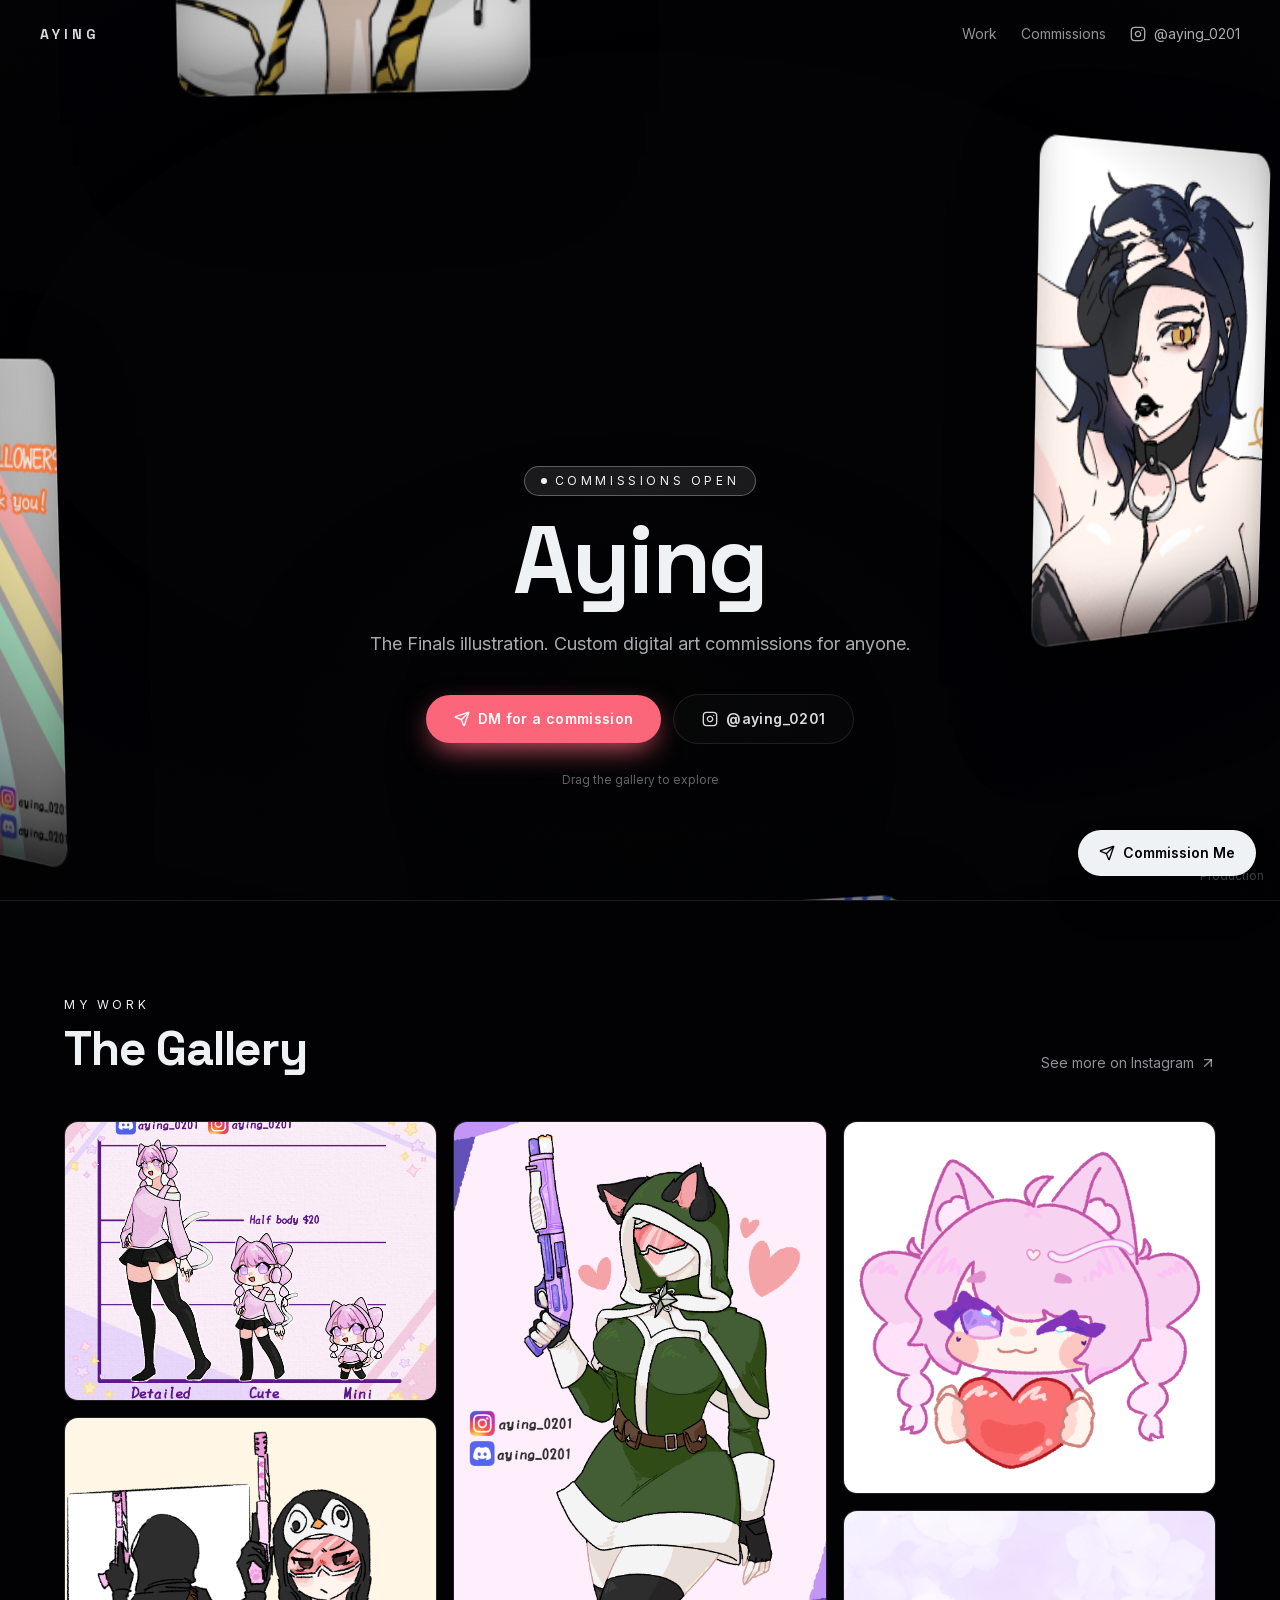
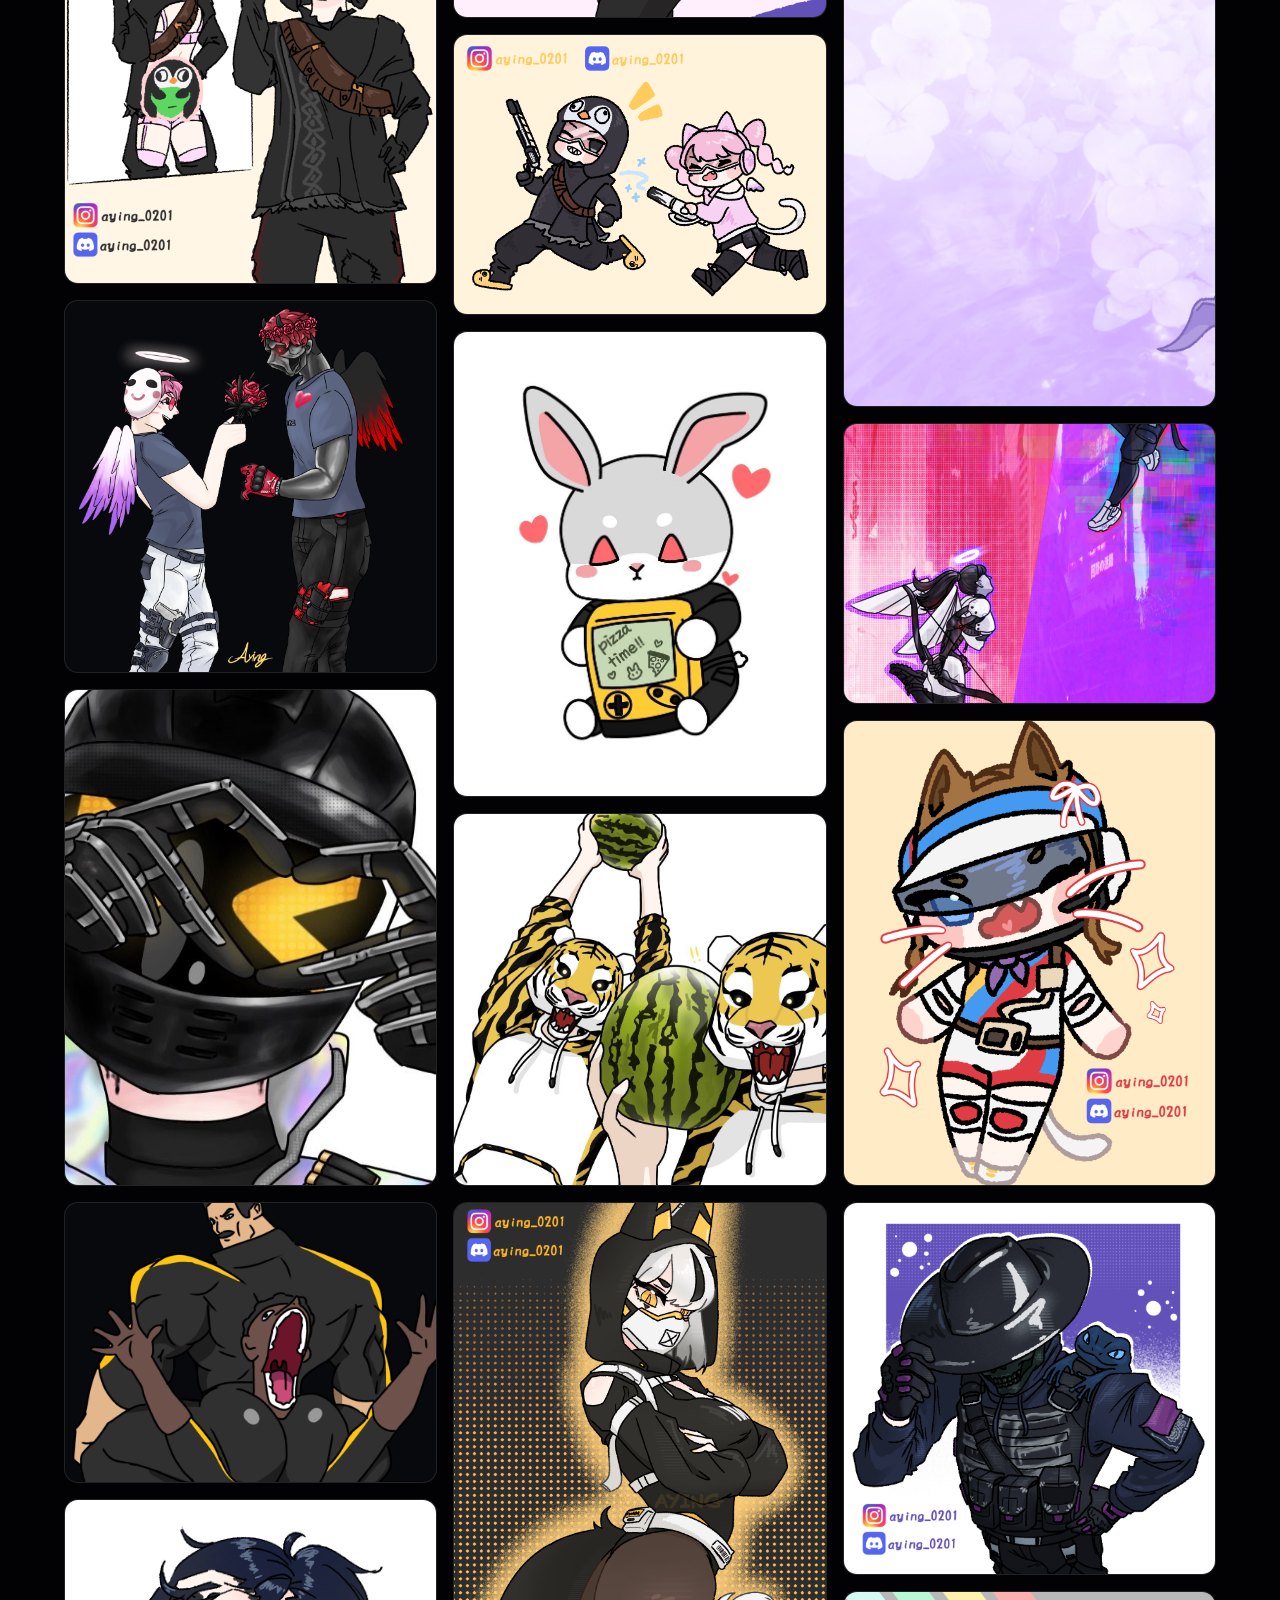
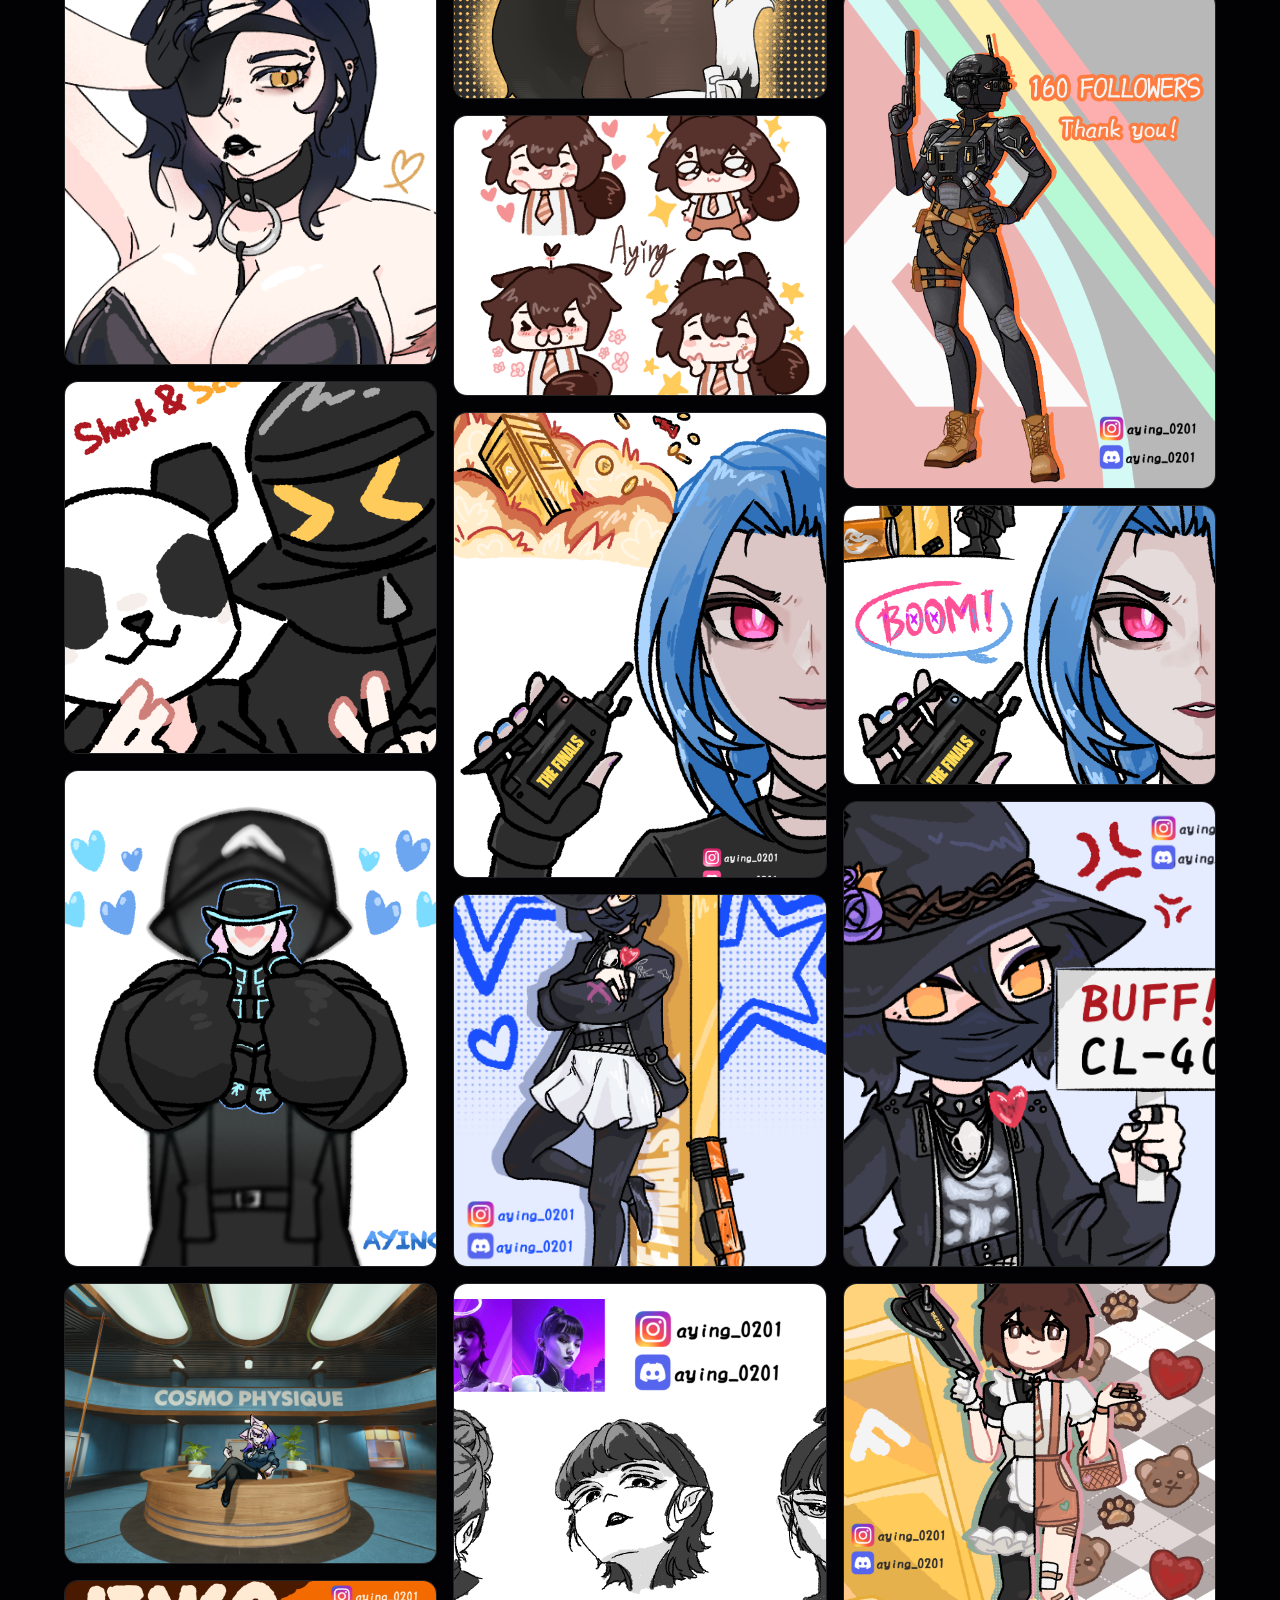
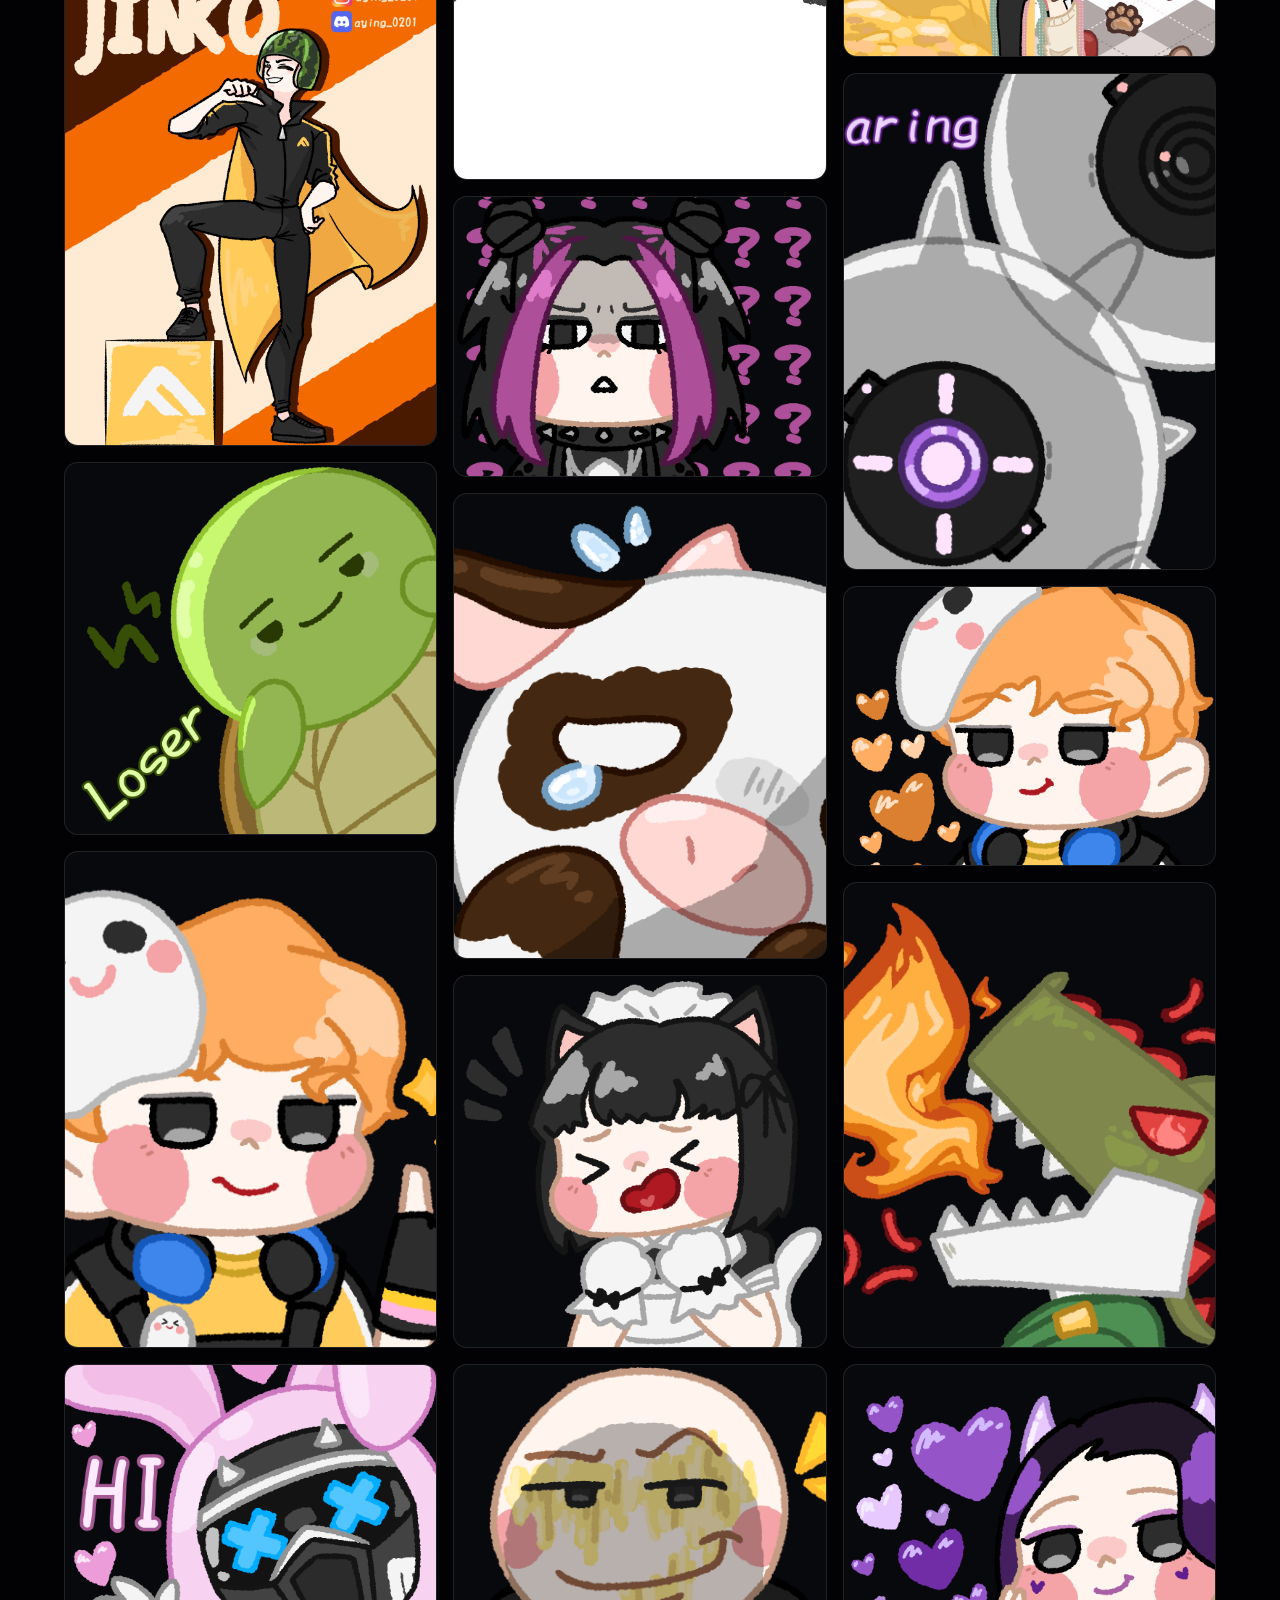
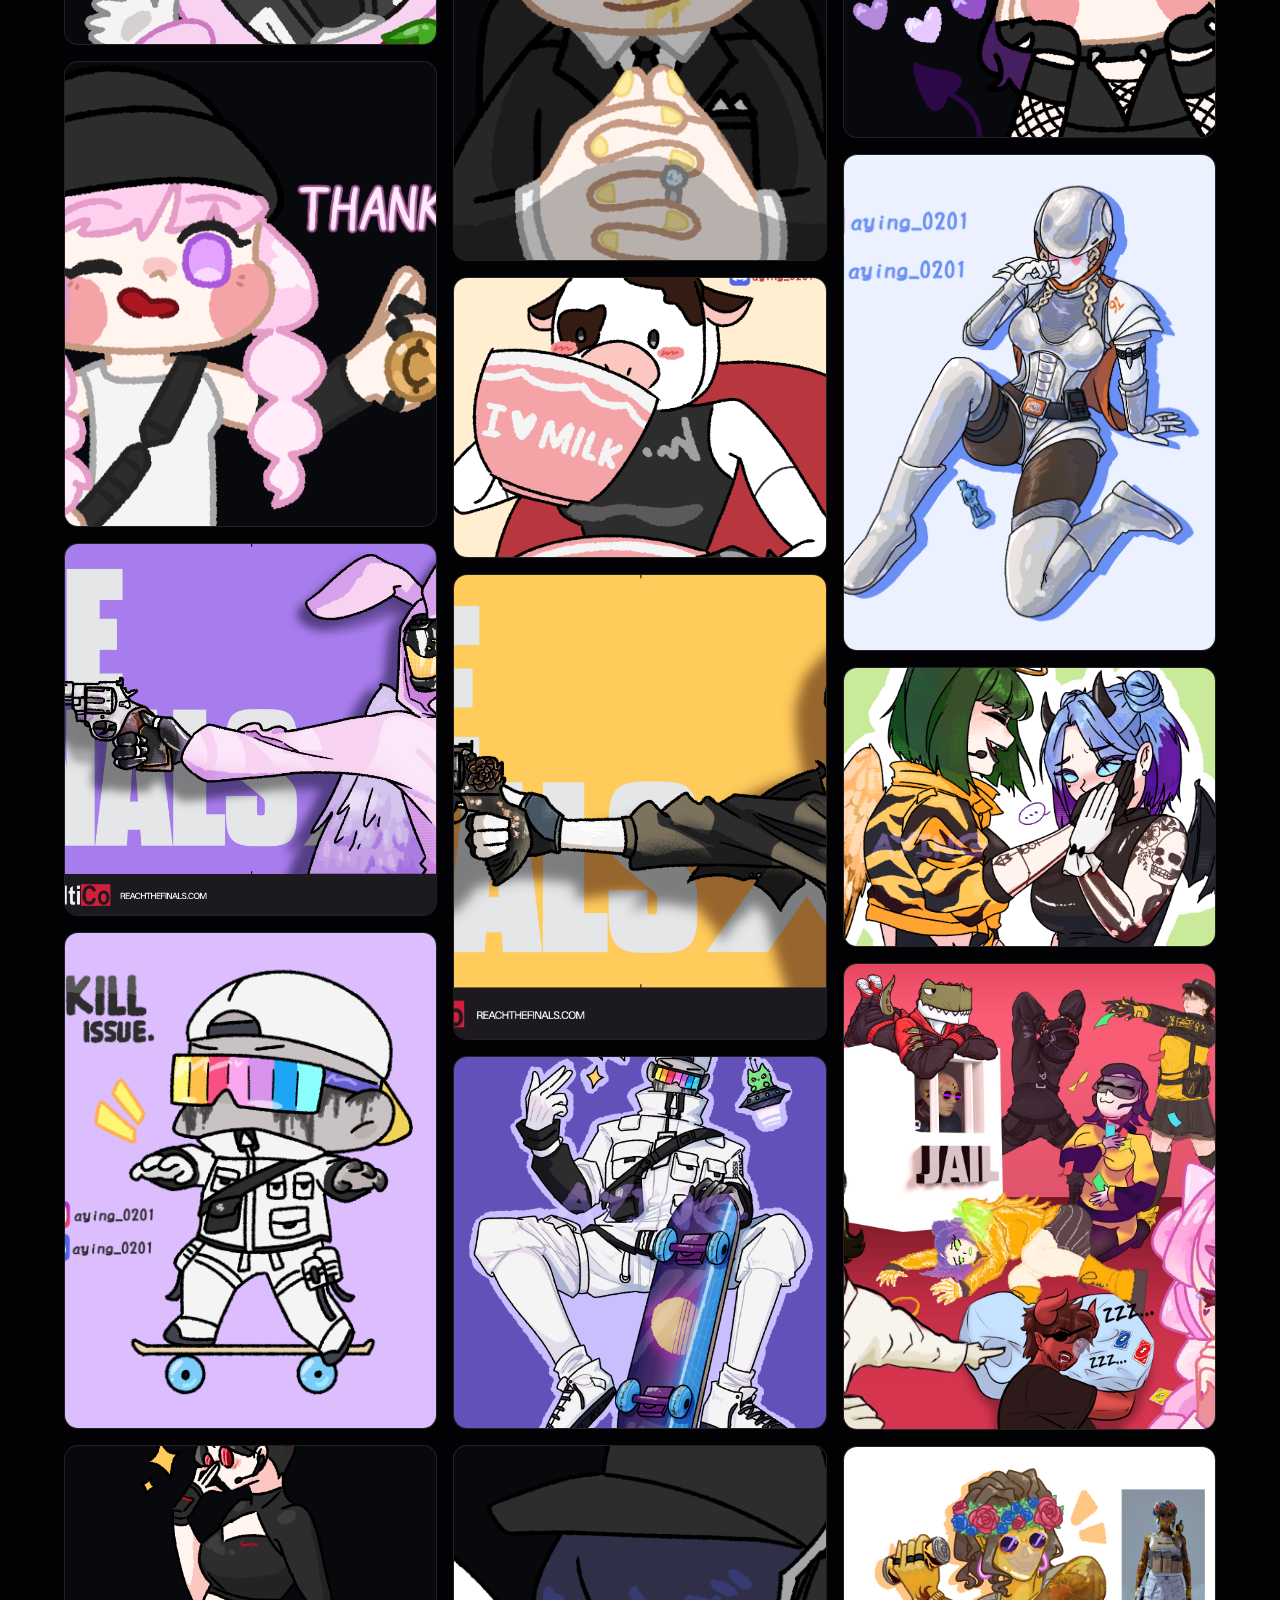
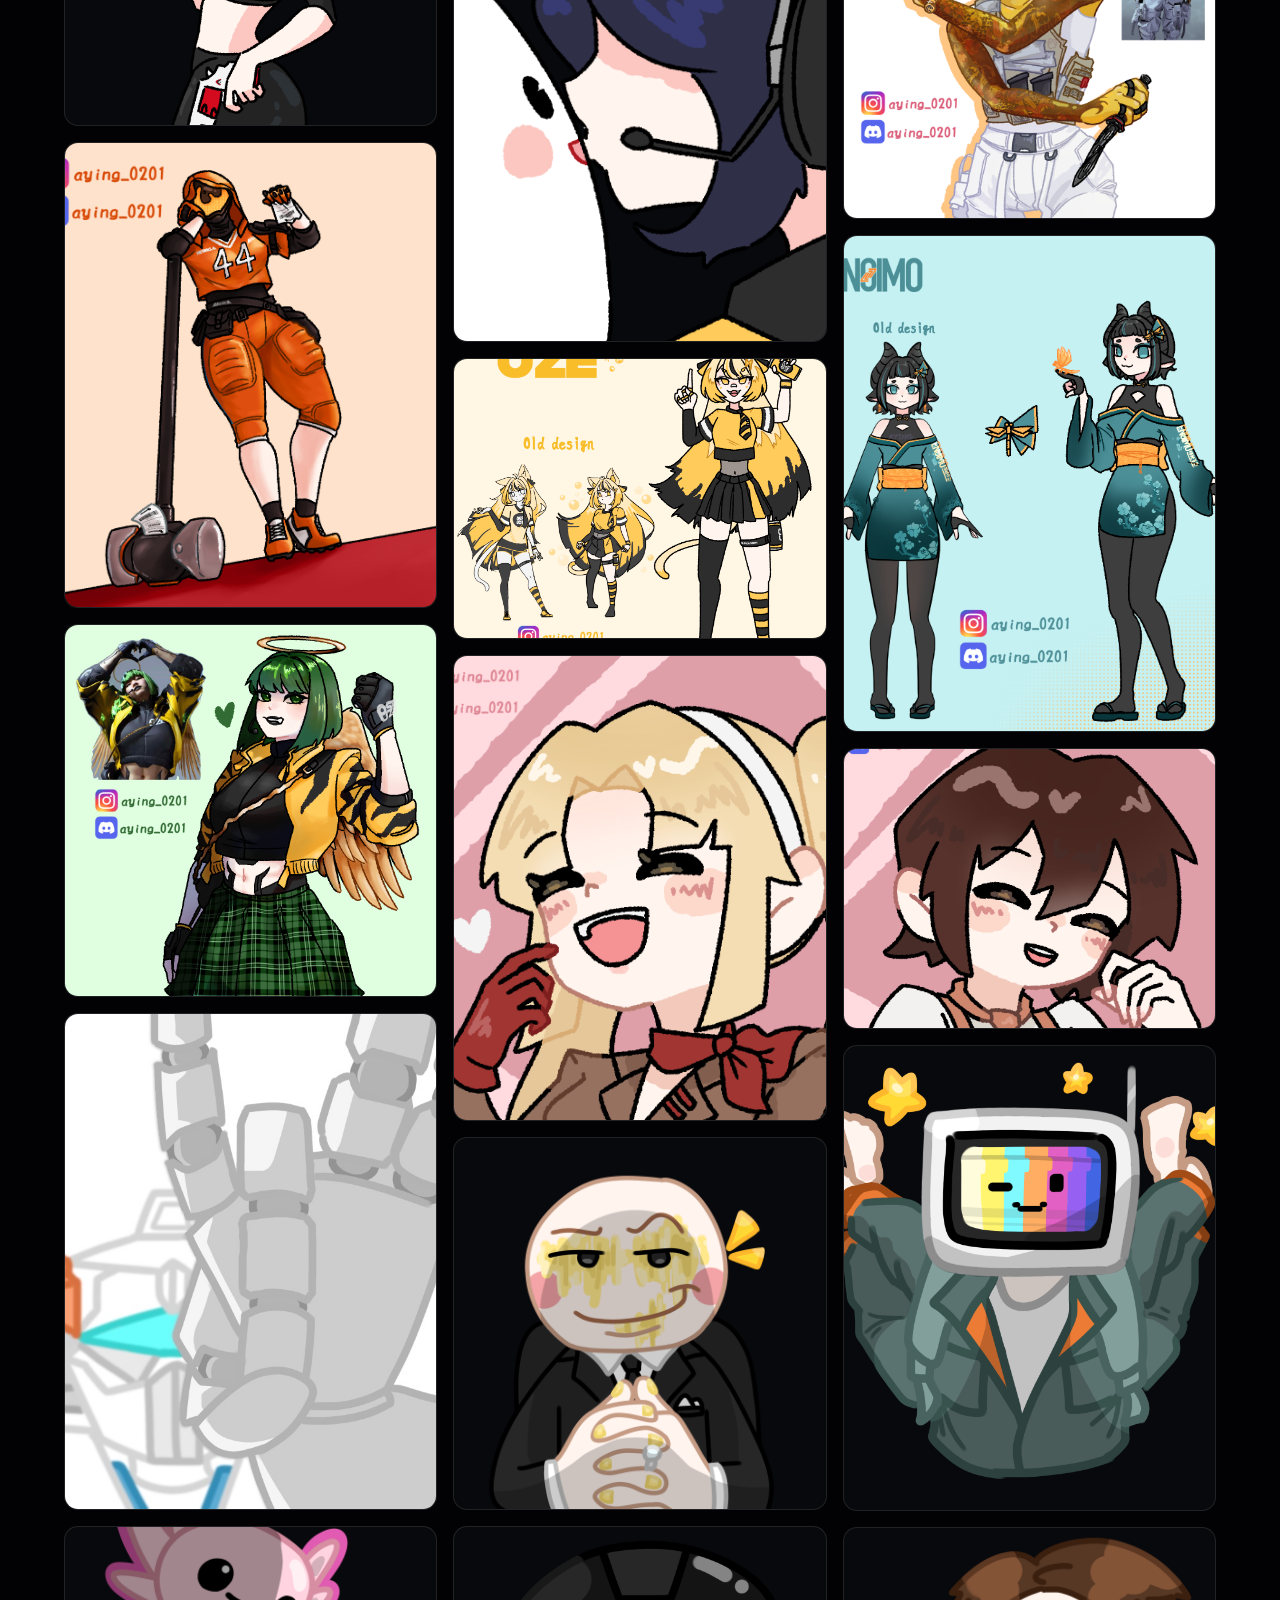
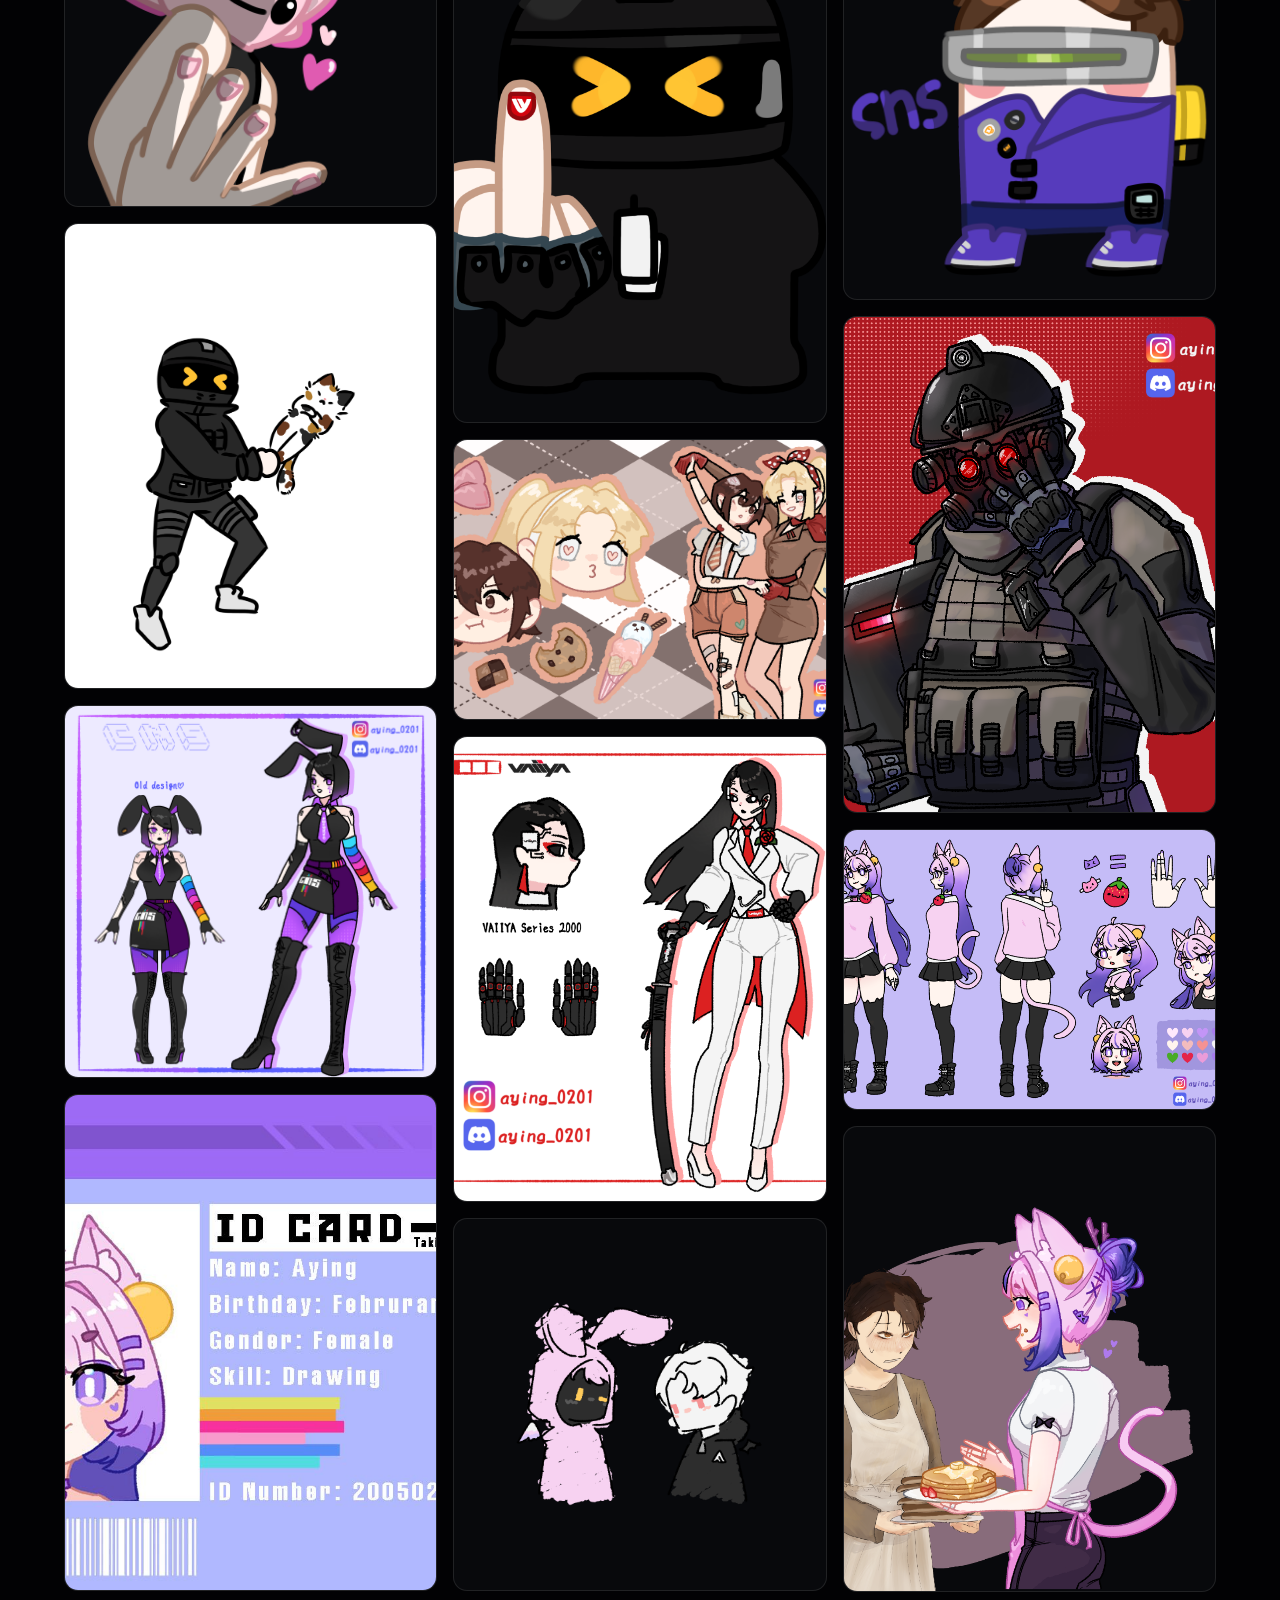
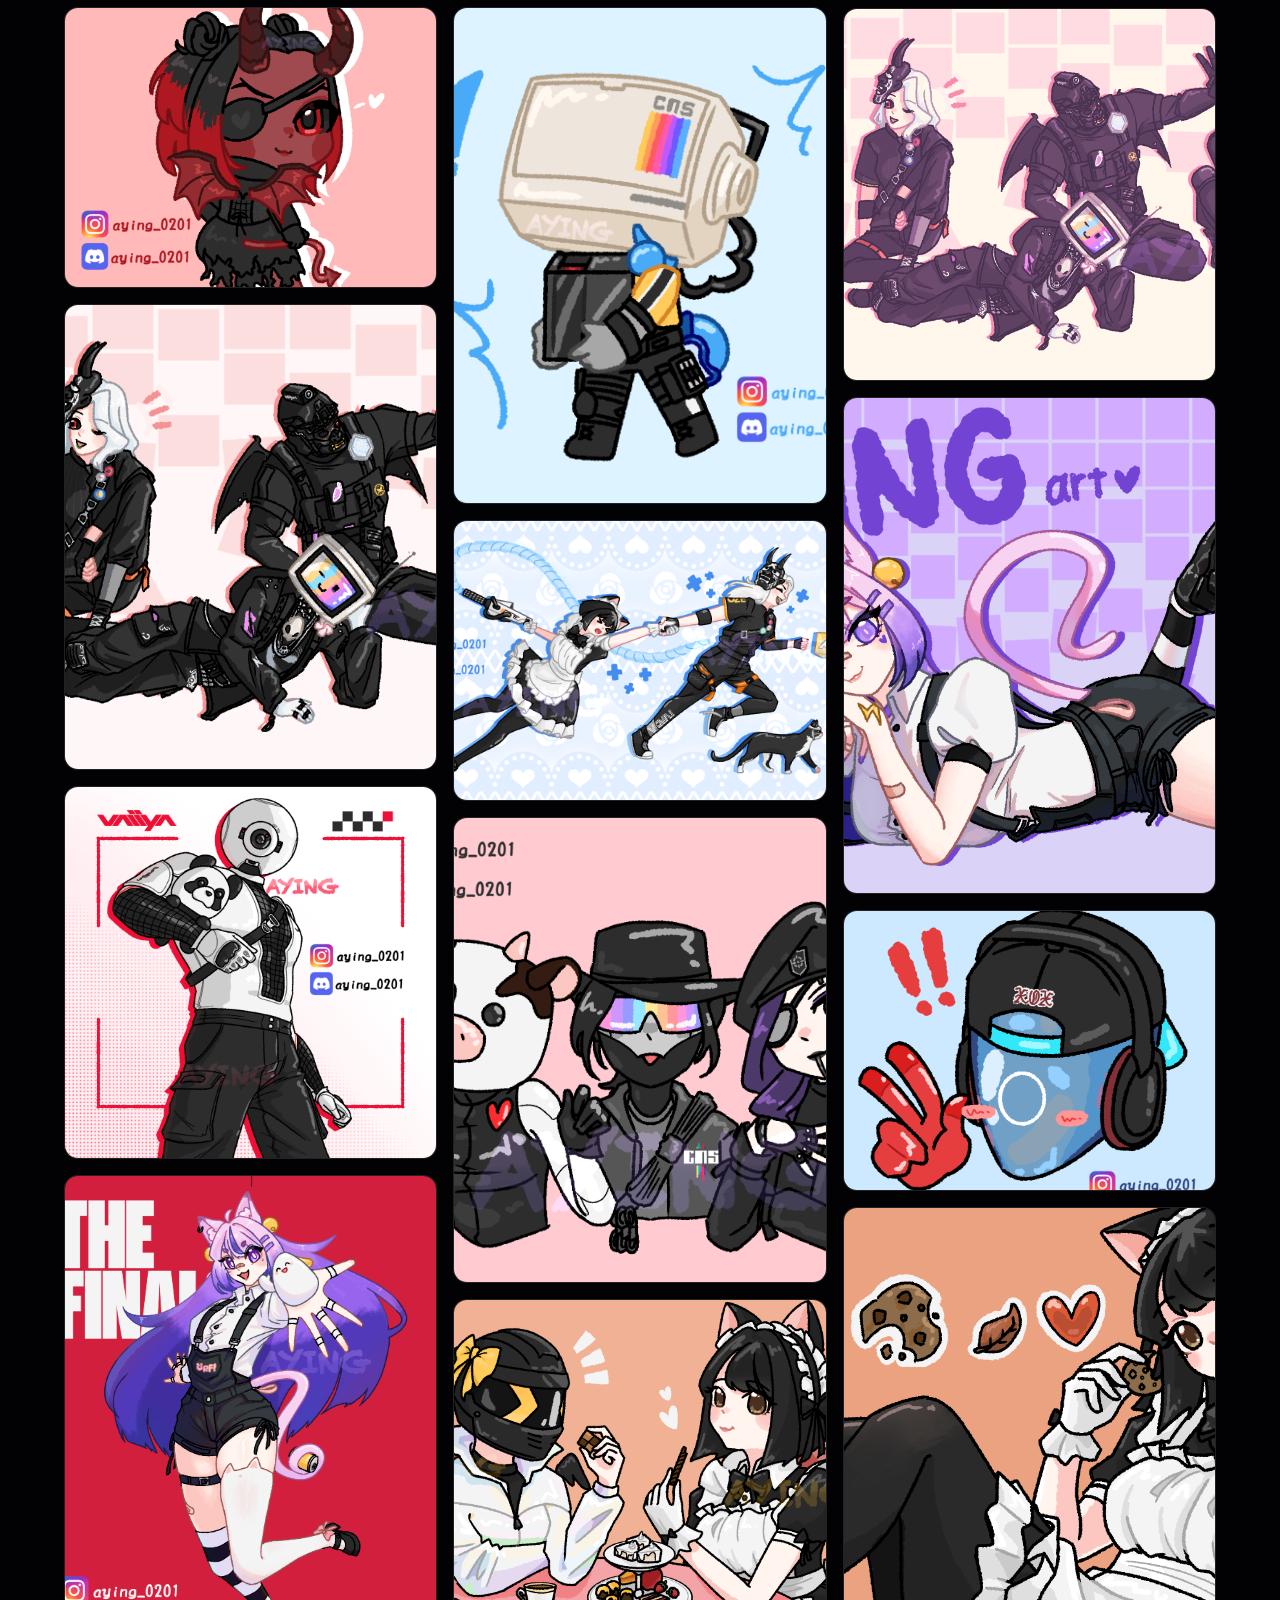
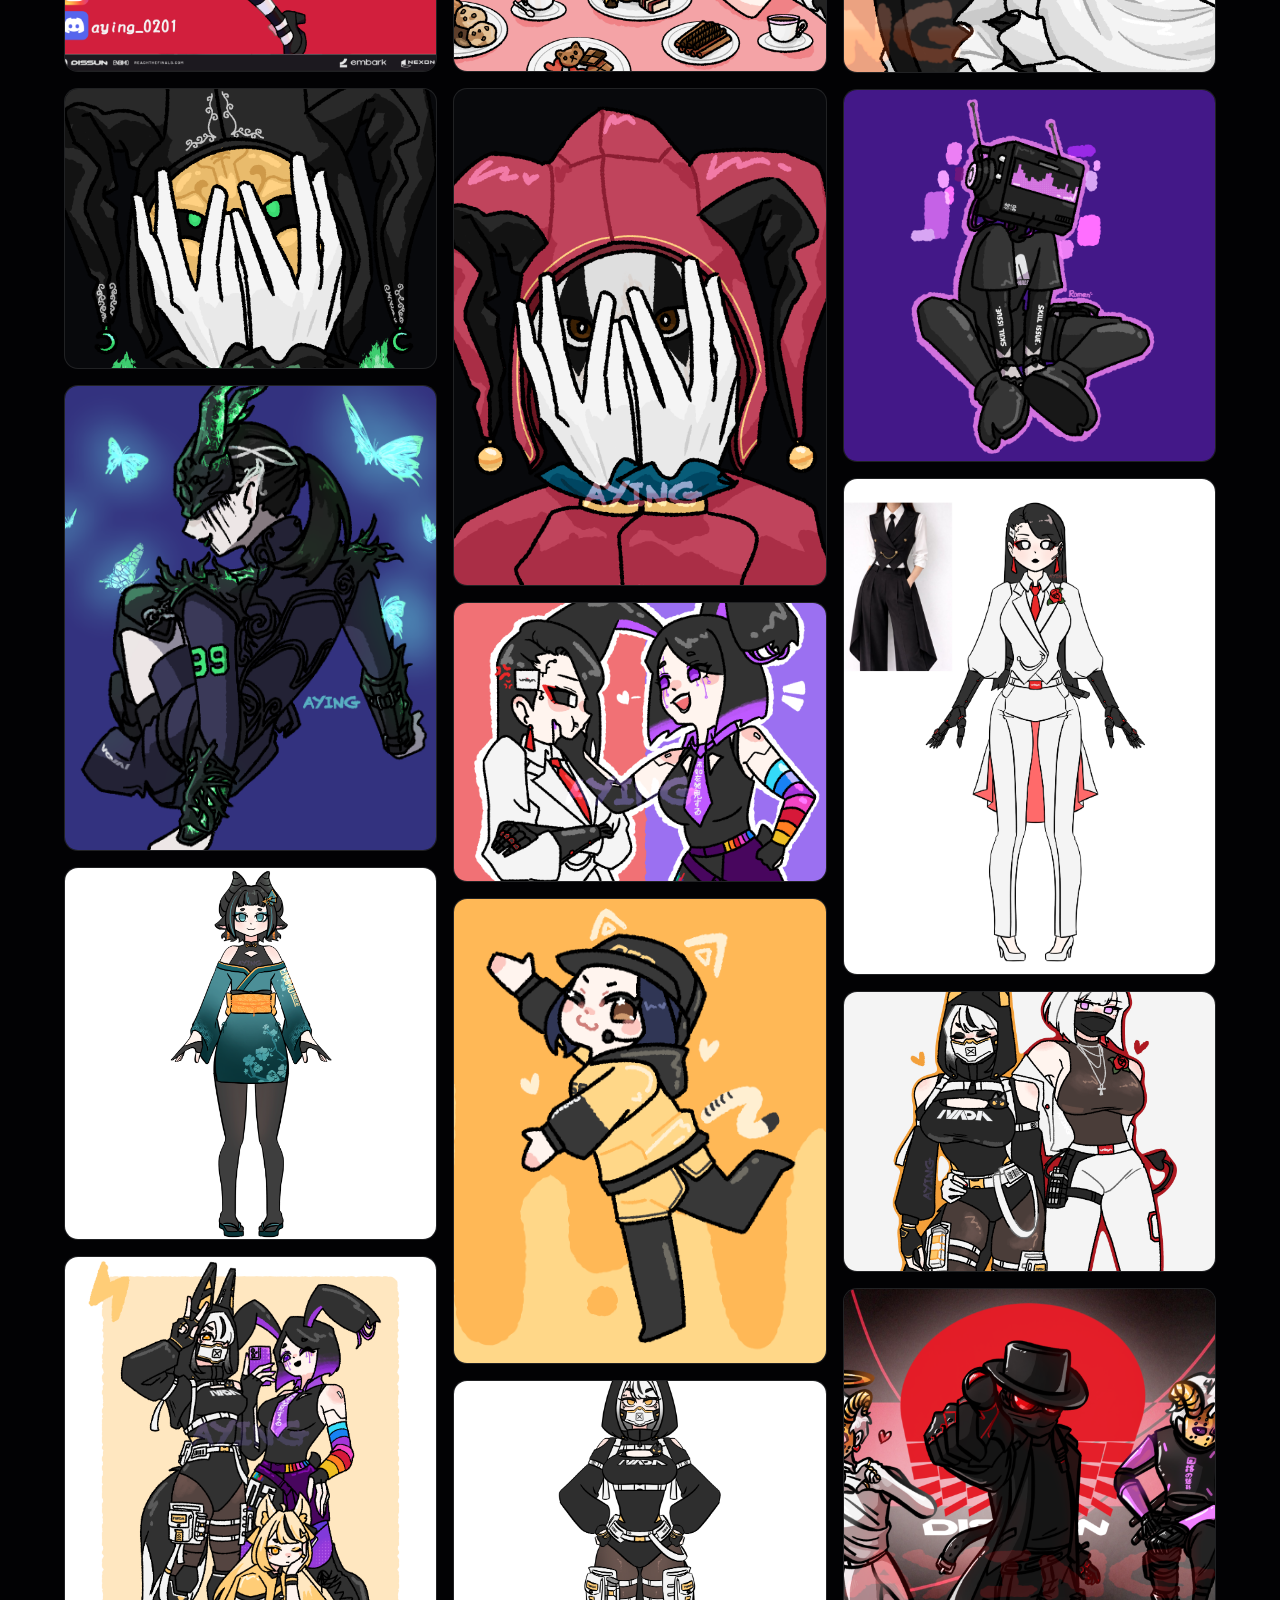
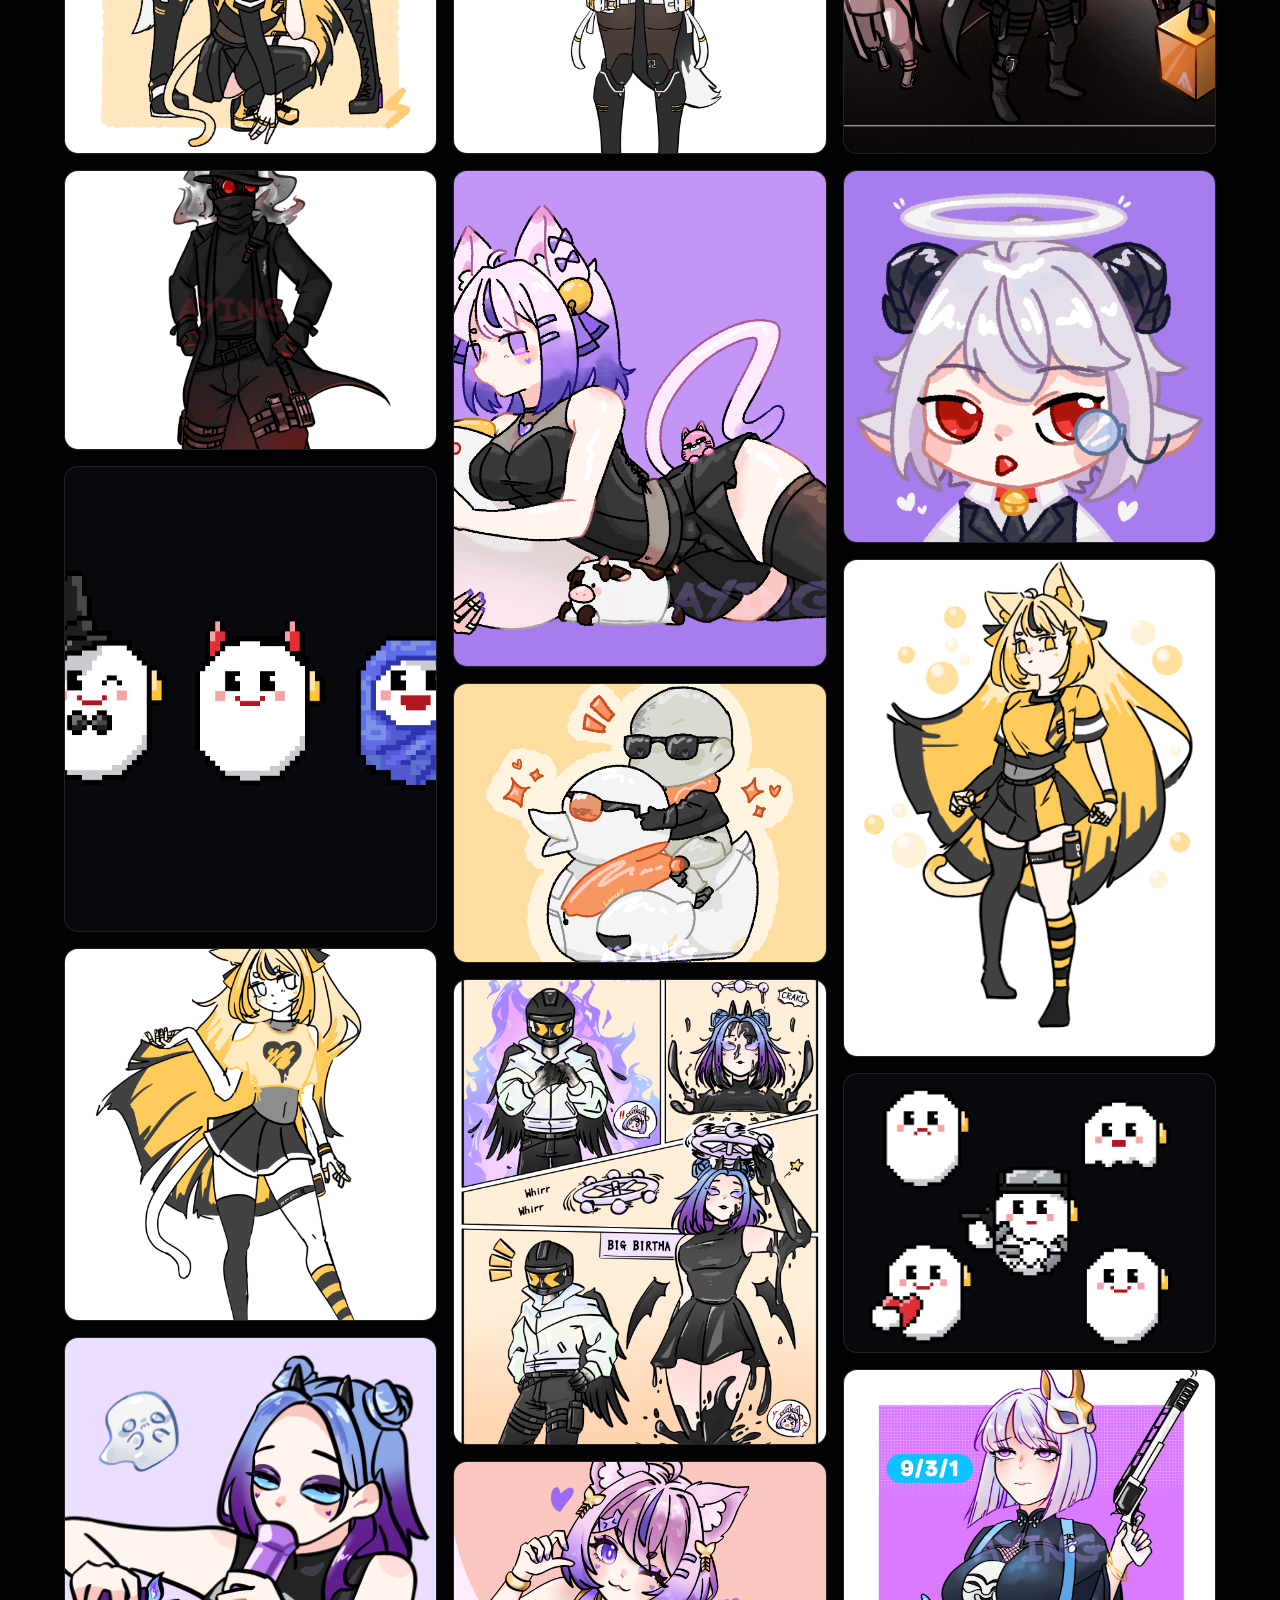
==== commit 3c9977ce: "update" ====
--- a/index.html
+++ b/index.html
@@ -1 +1 @@
-<!DOCTYPE html><html lang="en" class="dark bg-background space_grotesk_d2a1ec3b-module__cnUgTW__variable inter_c6e48ee1-module__JRO3KW__variable"><head><meta charSet="utf-8"/><meta name="viewport" content="width=device-width, initial-scale=1"/><link rel="preload" href="/_next/static/media/0c89a48fa5027cee-s.p.2cyn07wtgehh0.woff2" as="font" crossorigin="" type="font/woff2"/><link rel="preload" href="/_next/static/media/83afe278b6a6bb3c-s.p.2bn3s6zvc0dyp.woff2" as="font" crossorigin="" type="font/woff2"/><link rel="preload" as="image" href="/art/public/images/discord-art-173.png"/><link rel="preload" as="image" href="/art/public/images/discord-art-172.png"/><link rel="preload" as="image" href="/art/public/images/discord-art-171.png"/><link rel="preload" as="image" href="/art/public/images/discord-art-170.png"/><link rel="preload" as="image" href="/art/public/images/discord-art-169.jpg"/><link rel="preload" as="image" href="/art/public/images/discord-art-168.png"/><link rel="preload" as="image" href="/art/public/images/discord-art-167.jpg"/><link rel="preload" as="image" href="/art/public/images/discord-art-166.jpg"/><link rel="preload" as="image" href="/art/public/images/discord-art-163.png"/><link rel="preload" as="image" href="/art/public/images/discord-art-162.png"/><link rel="stylesheet" href="/_next/static/chunks/3tmy_asxr41d1.css" data-precedence="next"/><link rel="preload" as="script" fetchPriority="low" href="/_next/static/chunks/3l04zcqx63h3y.js"/><script src="/_next/static/chunks/2ok_fay6l9q1p.js" async=""></script><script src="/_next/static/chunks/08ttfj81-47mu.js" async=""></script><script src="/_next/static/chunks/turbopack-33vp347x__vaf.js" async=""></script><script src="/_next/static/chunks/3fntmmi971322.js" async="" crossorigin=""></script><script src="/_next/static/chunks/41cnt2iw3_n16.js" async="" crossorigin=""></script><link rel="preload" as="image" href="/art/public/images/discord-art-161.png"/><link rel="preload" as="image" href="/art/public/images/discord-art-160.png"/><link rel="preload" as="image" href="/art/public/images/discord-art-159.png"/><link rel="preload" as="image" href="/art/public/images/discord-art-158.png"/><link rel="preload" as="image" href="/art/public/images/discord-art-157.png"/><link rel="preload" as="image" href="/art/public/images/discord-art-156.png"/><link rel="preload" as="image" href="/art/public/images/discord-art-155.png"/><link rel="preload" as="image" href="/art/public/images/discord-art-154.png"/><link rel="preload" as="image" href="/art/public/images/discord-art-153.png"/><link rel="preload" as="image" href="/art/public/images/discord-art-152.png"/><link rel="preload" as="image" href="/art/public/images/discord-art-151.png"/><link rel="preload" as="image" href="/art/public/images/discord-art-150.png"/><link rel="preload" as="image" href="/art/public/images/discord-art-148.png"/><link rel="preload" as="image" href="/art/public/images/discord-art-147.png"/><link rel="preload" as="image" href="/art/public/images/discord-art-146.png"/><link rel="preload" as="image" href="/art/public/images/discord-art-145.png"/><link rel="preload" as="image" href="/art/public/images/discord-art-144.png"/><link rel="preload" as="image" href="/art/public/images/discord-art-143.png"/><link rel="preload" as="image" href="/art/public/images/discord-art-142.png"/><link rel="preload" as="image" href="/art/public/images/discord-art-141.png"/><link rel="preload" as="image" href="/art/public/images/discord-art-082.png"/><link rel="preload" as="image" href="/art/public/images/discord-art-138.png"/><link rel="preload" as="image" href="/art/public/images/discord-art-135.png"/><link rel="preload" as="image" href="/art/public/images/discord-art-131.png"/><link rel="preload" as="image" href="/art/public/images/discord-art-126.png"/><link rel="preload" as="image" href="/art/public/images/discord-art-123.png"/><link rel="preload" as="image" href="/art/public/images/discord-art-119.png"/><link rel="preload" as="image" href="/art/public/images/discord-art-116.png"/><link rel="preload" as="image" href="/art/public/images/discord-art-113.png"/><link rel="preload" as="image" href="/art/public/images/discord-art-110.png"/><link rel="preload" as="image" href="/art/public/images/discord-art-106.png"/><link rel="preload" as="image" href="/art/public/images/discord-art-103.png"/><link rel="preload" as="image" href="/art/public/images/discord-art-099.png"/><link rel="preload" as="image" href="/art/public/images/discord-art-094.png"/><link rel="preload" as="image" href="/art/public/images/discord-art-090.png"/><link rel="preload" as="image" href="/art/public/images/discord-art-087.png"/><link rel="preload" as="image" href="/art/public/images/discord-art-084.png"/><link rel="preload" as="image" href="/art/public/images/discord-art-080.png"/><link rel="preload" as="image" href="/art/public/images/discord-art-077.png"/><link rel="preload" as="image" href="/art/public/images/discord-art-074.png"/><link rel="preload" as="image" href="/art/public/images/discord-art-070.png"/><link rel="preload" as="image" href="/art/public/images/discord-art-066.png"/><link rel="preload" as="image" href="/art/public/images/discord-art-063.png"/><link rel="preload" as="image" href="/art/public/images/discord-art-060.png"/><link rel="preload" as="image" href="/art/public/images/discord-art-056.png"/><link rel="preload" as="image" href="/art/public/images/discord-art-053.png"/><link rel="preload" as="image" href="/art/public/images/discord-art-048.png"/><link rel="preload" as="image" href="/art/public/images/discord-art-045.png"/><link rel="preload" as="image" href="/art/public/images/discord-art-042.png"/><link rel="preload" as="image" href="/art/public/images/discord-art-039.png"/><link rel="preload" as="image" href="/art/public/images/discord-art-036.png"/><link rel="preload" as="image" href="/art/public/images/discord-art-033.png"/><link rel="preload" as="image" href="/art/public/images/discord-art-030.png"/><link rel="preload" as="image" href="/art/public/images/discord-art-025.png"/><link rel="preload" as="image" href="/art/public/images/discord-art-021.png"/><link rel="preload" as="image" href="/art/public/images/discord-art-014.png"/><link rel="preload" as="image" href="/art/public/images/discord-art-010.png"/><link rel="preload" as="image" href="/art/public/images/discord-art-005.png"/><link rel="preload" as="image" href="/art/public/images/discord-art-002.png"/><link rel="preload" as="image" href="/art/public/images/discord-art-140.png"/><link rel="preload" as="image" href="/art/public/images/discord-art-137.png"/><link rel="preload" as="image" href="/art/public/images/discord-art-134.png"/><link rel="preload" as="image" href="/art/public/images/discord-art-129.png"/><link rel="preload" as="image" href="/art/public/images/discord-art-125.png"/><link rel="preload" as="image" href="/art/public/images/discord-art-121.png"/><link rel="preload" as="image" href="/art/public/images/discord-art-118.png"/><link rel="preload" as="image" href="/art/public/images/discord-art-115.png"/><link rel="preload" as="image" href="/art/public/images/discord-art-112.png"/><link rel="preload" as="image" href="/art/public/images/discord-art-109.png"/><link rel="preload" as="image" href="/art/public/images/discord-art-105.png"/><link rel="preload" as="image" href="/art/public/images/discord-art-101.png"/><link rel="preload" as="image" href="/art/public/images/discord-art-098.jpg"/><link rel="preload" as="image" href="/art/public/images/discord-art-092.png"/><link rel="preload" as="image" href="/art/public/images/discord-art-089.png"/><link rel="preload" as="image" href="/art/public/images/discord-art-086.png"/><link rel="preload" as="image" href="/art/public/images/discord-art-083.png"/><link rel="preload" as="image" href="/art/public/images/discord-art-079.png"/><link rel="preload" as="image" href="/art/public/images/discord-art-076.png"/><link rel="preload" as="image" href="/art/public/images/discord-art-072.png"/><link rel="preload" as="image" href="/art/public/images/discord-art-069.png"/><link rel="preload" as="image" href="/art/public/images/discord-art-065.png"/><link rel="preload" as="image" href="/art/public/images/discord-art-062.png"/><link rel="preload" as="image" href="/art/public/images/discord-art-059.png"/><link rel="preload" as="image" href="/art/public/images/discord-art-055.png"/><link rel="preload" as="image" href="/art/public/images/discord-art-051.png"/><link rel="preload" as="image" href="/art/public/images/discord-art-047.png"/><link rel="preload" as="image" href="/art/public/images/discord-art-044.png"/><link rel="preload" as="image" href="/art/public/images/discord-art-041.png"/><link rel="preload" as="image" href="/art/public/images/discord-art-038.png"/><link rel="preload" as="image" href="/art/public/images/discord-art-035.png"/><link rel="preload" as="image" href="/art/public/images/discord-art-032.png"/><link rel="preload" as="image" href="/art/public/images/discord-art-029.png"/><link rel="preload" as="image" href="/art/public/images/discord-art-024.png"/><link rel="preload" as="image" href="/art/public/images/discord-art-020.png"/><link rel="preload" as="image" href="/art/public/images/discord-art-013.png"/><link rel="preload" as="image" href="/art/public/images/discord-art-009.png"/><link rel="preload" as="image" href="/art/public/images/discord-art-004.png"/><link rel="preload" as="image" href="/art/public/images/discord-art-001.png"/><link rel="preload" as="image" href="/art/public/images/discord-art-139.png"/><link rel="preload" as="image" href="/art/public/images/discord-art-136.png"/><link rel="preload" as="image" href="/art/public/images/discord-art-133.png"/><link rel="preload" as="image" href="/art/public/images/discord-art-128.png"/><link rel="preload" as="image" href="/art/public/images/discord-art-124.png"/><link rel="preload" as="image" href="/art/public/images/discord-art-120.png"/><link rel="preload" as="image" href="/art/public/images/discord-art-117.png"/><link rel="preload" as="image" href="/art/public/images/discord-art-114.png"/><link rel="preload" as="image" href="/art/public/images/discord-art-111.png"/><link rel="preload" as="image" href="/art/public/images/discord-art-108.png"/><link rel="preload" as="image" href="/art/public/images/discord-art-104.png"/><link rel="preload" as="image" href="/art/public/images/discord-art-100.png"/><link rel="preload" as="image" href="/art/public/images/discord-art-097.png"/><link rel="preload" as="image" href="/art/public/images/discord-art-091.png"/><link rel="preload" as="image" href="/art/public/images/discord-art-088.png"/><link rel="preload" as="image" href="/art/public/images/discord-art-085.png"/><link rel="preload" as="image" href="/art/public/images/discord-art-081.png"/><link rel="preload" as="image" href="/art/public/images/discord-art-078.png"/><link rel="preload" as="image" href="/art/public/images/discord-art-075.png"/><link rel="preload" as="image" href="/art/public/images/discord-art-071.png"/><link rel="preload" as="image" href="/art/public/images/discord-art-068.png"/><link rel="preload" as="image" href="/art/public/images/discord-art-064.png"/><link rel="preload" as="image" href="/art/public/images/discord-art-061.png"/><link rel="preload" as="image" href="/art/public/images/discord-art-057.png"/><link rel="preload" as="image" href="/art/public/images/discord-art-054.png"/><link rel="preload" as="image" href="/art/public/images/discord-art-050.png"/><link rel="preload" as="image" href="/art/public/images/discord-art-046.png"/><link rel="preload" as="image" href="/art/public/images/discord-art-043.png"/><link rel="preload" as="image" href="/art/public/images/discord-art-040.png"/><link rel="preload" as="image" href="/art/public/images/discord-art-037.png"/><link rel="preload" as="image" href="/art/public/images/discord-art-034.png"/><link rel="preload" as="image" href="/art/public/images/discord-art-031.png"/><link rel="preload" as="image" href="/art/public/images/discord-art-028.png"/><link rel="preload" as="image" href="/art/public/images/discord-art-023.png"/><link rel="preload" as="image" href="/art/public/images/discord-art-019.png"/><link rel="preload" as="image" href="/art/public/images/discord-art-012.png"/><link rel="preload" as="image" href="/art/public/images/discord-art-008.png"/><link rel="preload" as="image" href="/art/public/images/discord-art-003.png"/><meta name="theme-color" content="#050507"/><meta name="color-scheme" content="dark"/><title>Aying — The Finals Illustration</title><meta name="description" content="Aying: The Finals illustration. Custom digital art commissions for anyone. Commissions open — DM on Instagram."/><meta name="next-size-adjust" content=""/><script src="/_next/static/chunks/0cz1d0mv5g_q7.js" noModule=""></script></head><body class="font-sans antialiased"><div hidden=""><!--$--><!--/$--></div><main class="relative min-h-dvh bg-background text-foreground"><section class="grain relative flex min-h-dvh flex-col overflow-hidden"><div class="helix-scene helix-fade-in absolute inset-0 cursor-grab touch-none select-none active:cursor-grabbing" aria-hidden="true"><div class="helix-camera"><div class="helix-stage"><div class="helix-card"><img src="/art/public/images/discord-art-173.png" alt="" class="h-full w-full object-cover" draggable="false"/><span class="helix-card-sheen" aria-hidden="true"></span></div><div class="helix-card"><img src="/art/public/images/discord-art-172.png" alt="" class="h-full w-full object-cover" draggable="false"/><span class="helix-card-sheen" aria-hidden="true"></span></div><div class="helix-card"><img src="/art/public/images/discord-art-171.png" alt="" class="h-full w-full object-cover" draggable="false"/><span class="helix-card-sheen" aria-hidden="true"></span></div><div class="helix-card"><img src="/art/public/images/discord-art-170.png" alt="" class="h-full w-full object-cover" draggable="false"/><span class="helix-card-sheen" aria-hidden="true"></span></div><div class="helix-card"><img src="/art/public/images/discord-art-169.jpg" alt="" class="h-full w-full object-cover" draggable="false"/><span class="helix-card-sheen" aria-hidden="true"></span></div><div class="helix-card"><img src="/art/public/images/discord-art-168.png" alt="" class="h-full w-full object-cover" draggable="false"/><span class="helix-card-sheen" aria-hidden="true"></span></div><div class="helix-card"><img src="/art/public/images/discord-art-167.jpg" alt="" class="h-full w-full object-cover" draggable="false"/><span class="helix-card-sheen" aria-hidden="true"></span></div><div class="helix-card"><img src="/art/public/images/discord-art-166.jpg" alt="" class="h-full w-full object-cover" draggable="false"/><span class="helix-card-sheen" aria-hidden="true"></span></div><div class="helix-card"><img src="/art/public/images/discord-art-163.png" alt="" class="h-full w-full object-cover" draggable="false"/><span class="helix-card-sheen" aria-hidden="true"></span></div><div class="helix-card"><img src="/art/public/images/discord-art-162.png" alt="" class="h-full w-full object-cover" draggable="false"/><span class="helix-card-sheen" aria-hidden="true"></span></div><div class="helix-card"><img src="/art/public/images/discord-art-161.png" alt="" class="h-full w-full object-cover" draggable="false"/><span class="helix-card-sheen" aria-hidden="true"></span></div><div class="helix-card"><img src="/art/public/images/discord-art-160.png" alt="" class="h-full w-full object-cover" draggable="false"/><span class="helix-card-sheen" aria-hidden="true"></span></div><div class="helix-card"><img src="/art/public/images/discord-art-159.png" alt="" class="h-full w-full object-cover" draggable="false"/><span class="helix-card-sheen" aria-hidden="true"></span></div><div class="helix-card"><img src="/art/public/images/discord-art-158.png" alt="" class="h-full w-full object-cover" draggable="false"/><span class="helix-card-sheen" aria-hidden="true"></span></div><div class="helix-card"><img src="/art/public/images/discord-art-157.png" alt="" class="h-full w-full object-cover" draggable="false"/><span class="helix-card-sheen" aria-hidden="true"></span></div><div class="helix-card"><img src="/art/public/images/discord-art-156.png" alt="" class="h-full w-full object-cover" draggable="false"/><span class="helix-card-sheen" aria-hidden="true"></span></div><div class="helix-card"><img src="/art/public/images/discord-art-155.png" alt="" class="h-full w-full object-cover" draggable="false"/><span class="helix-card-sheen" aria-hidden="true"></span></div><div class="helix-card"><img src="/art/public/images/discord-art-154.png" alt="" class="h-full w-full object-cover" draggable="false"/><span class="helix-card-sheen" aria-hidden="true"></span></div><div class="helix-card"><img src="/art/public/images/discord-art-153.png" alt="" class="h-full w-full object-cover" draggable="false"/><span class="helix-card-sheen" aria-hidden="true"></span></div><div class="helix-card"><img src="/art/public/images/discord-art-152.png" alt="" class="h-full w-full object-cover" draggable="false"/><span class="helix-card-sheen" aria-hidden="true"></span></div><div class="helix-card"><img src="/art/public/images/discord-art-151.png" alt="" class="h-full w-full object-cover" draggable="false"/><span class="helix-card-sheen" aria-hidden="true"></span></div><div class="helix-card"><img src="/art/public/images/discord-art-150.png" alt="" class="h-full w-full object-cover" draggable="false"/><span class="helix-card-sheen" aria-hidden="true"></span></div><div class="helix-card"><img src="/art/public/images/discord-art-148.png" alt="" class="h-full w-full object-cover" draggable="false"/><span class="helix-card-sheen" aria-hidden="true"></span></div><div class="helix-card"><img src="/art/public/images/discord-art-147.png" alt="" class="h-full w-full object-cover" draggable="false"/><span class="helix-card-sheen" aria-hidden="true"></span></div><div class="helix-card"><img src="/art/public/images/discord-art-146.png" alt="" class="h-full w-full object-cover" draggable="false"/><span class="helix-card-sheen" aria-hidden="true"></span></div><div class="helix-card"><img src="/art/public/images/discord-art-145.png" alt="" class="h-full w-full object-cover" draggable="false"/><span class="helix-card-sheen" aria-hidden="true"></span></div><div class="helix-card"><img src="/art/public/images/discord-art-144.png" alt="" class="h-full w-full object-cover" draggable="false"/><span class="helix-card-sheen" aria-hidden="true"></span></div><div class="helix-card"><img src="/art/public/images/discord-art-143.png" alt="" class="h-full w-full object-cover" draggable="false"/><span class="helix-card-sheen" aria-hidden="true"></span></div><div class="helix-card"><img src="/art/public/images/discord-art-142.png" alt="" class="h-full w-full object-cover" draggable="false"/><span class="helix-card-sheen" aria-hidden="true"></span></div><div class="helix-card"><img src="/art/public/images/discord-art-141.png" alt="" class="h-full w-full object-cover" draggable="false"/><span class="helix-card-sheen" aria-hidden="true"></span></div></div></div></div><div class="pointer-events-none absolute inset-0 z-[1100]" style="background:radial-gradient(120% 90% at 50% 42%, transparent 0%, transparent 40%, oklch(0.09 0.006 265 / 0.55) 70%, oklch(0.09 0.006 265 / 0.96) 100%)" aria-hidden="true"></div><header class="relative z-[1200] flex items-center justify-between px-6 py-6 md:px-10"><span class="font-display text-sm font-bold uppercase tracking-[0.28em] text-foreground/90">Aying</span><nav class="flex items-center gap-6 text-sm"><a href="#work" class="hidden text-foreground/60 transition-colors hover:text-foreground sm:inline">Work</a><a href="#commissions" class="hidden text-foreground/60 transition-colors hover:text-foreground sm:inline">Commissions</a><a href="https://instagram.com/aying_0201" target="_blank" rel="noopener noreferrer" class="inline-flex items-center gap-2 text-foreground/70 transition-colors hover:text-foreground"><svg viewBox="0 0 24 24" fill="none" stroke="currentColor" stroke-width="2" stroke-linecap="round" stroke-linejoin="round" class="h-4 w-4" aria-hidden="true"><rect width="20" height="20" x="2" y="2" rx="5" ry="5"></rect><path d="M16 11.37A4 4 0 1 1 12.63 8 4 4 0 0 1 16 11.37z"></path><line x1="17.5" x2="17.51" y1="6.5" y2="6.5"></line></svg><span class="hidden sm:inline">@<!-- -->aying_0201</span></a></nav></header><div class="pointer-events-none relative z-[1200] mt-auto flex flex-col items-center px-6 pb-20 text-center md:pb-28"><div class="pointer-events-none absolute left-1/2 top-1/2 -z-10 h-[150%] w-[150%] max-w-4xl -translate-x-1/2 -translate-y-1/2" style="background:radial-gradient(58% 52% at 50% 52%, oklch(0.09 0.006 265 / 0.86) 0%, oklch(0.09 0.006 265 / 0.5) 46%, transparent 78%)" aria-hidden="true"></div><p class="rise-in pointer-events-auto mb-5 inline-flex items-center gap-2 rounded-full border border-accent-foreground/30 bg-foreground/10 px-4 py-1.5 text-xs uppercase tracking-[0.3em]" style="animation-delay:120ms"><span class="h-1.5 w-1.5 rounded-full bg-foreground" aria-hidden="true"></span>Commissions open</p><h1 class="rise-in font-display text-6xl font-bold leading-[0.92] tracking-tight text-balance sm:text-7xl md:text-8xl" style="animation-delay:220ms">Aying</h1><p class="rise-in mt-6 max-w-xl text-pretty text-base leading-relaxed text-foreground/70 md:text-lg" style="animation-delay:340ms">The Finals illustration. Custom digital art commissions for anyone.</p><div class="rise-in" style="animation-delay:460ms"><div class="flex flex-col items-center gap-3 sm:flex-row pointer-events-auto mt-9"><a href="https://ig.me/m/aying_0201" target="_blank" rel="noopener noreferrer" class="group inline-flex w-full items-center justify-center gap-2 rounded-full bg-accent px-7 py-3.5 text-sm font-semibold tracking-wide text-accent-foreground shadow-[0_10px_30px_-8px_var(--accent)] transition-all duration-200 hover:-translate-y-0.5 hover:shadow-[0_16px_40px_-8px_var(--accent)] focus-visible:outline-none focus-visible:ring-2 focus-visible:ring-accent focus-visible:ring-offset-2 focus-visible:ring-offset-background sm:w-auto"><svg xmlns="http://www.w3.org/2000/svg" width="24" height="24" viewBox="0 0 24 24" fill="none" stroke="currentColor" stroke-width="2" stroke-linecap="round" stroke-linejoin="round" class="lucide lucide-send h-4 w-4 transition-transform duration-200 group-hover:translate-x-0.5 group-hover:-rotate-12" aria-hidden="true"><path d="M14.536 21.686a.5.5 0 0 0 .937-.024l6.5-19a.496.496 0 0 0-.635-.635l-19 6.5a.5.5 0 0 0-.024.937l7.93 3.18a2 2 0 0 1 1.112 1.11z"></path><path d="m21.854 2.147-10.94 10.939"></path></svg>DM for a commission</a><a href="https://instagram.com/aying_0201" target="_blank" rel="noopener noreferrer" class="inline-flex w-full items-center justify-center gap-2 rounded-full border border-border bg-foreground/[0.02] px-7 py-3.5 text-sm font-semibold tracking-wide text-foreground/90 backdrop-blur-sm transition-colors duration-200 hover:border-foreground/40 hover:bg-foreground/[0.06] hover:text-foreground focus-visible:outline-none focus-visible:ring-2 focus-visible:ring-foreground/40 sm:w-auto"><svg viewBox="0 0 24 24" fill="none" stroke="currentColor" stroke-width="2" stroke-linecap="round" stroke-linejoin="round" class="h-4 w-4" aria-hidden="true"><rect width="20" height="20" x="2" y="2" rx="5" ry="5"></rect><path d="M16 11.37A4 4 0 1 1 12.63 8 4 4 0 0 1 16 11.37z"></path><line x1="17.5" x2="17.51" y1="6.5" y2="6.5"></line></svg>@<!-- -->aying_0201</a></div></div><p class="rise-in mt-7 text-xs text-foreground/40" style="animation-delay:580ms">Drag the gallery to explore</p></div></section><section id="work" class="relative z-[1200] border-t border-border bg-background px-6 py-24 md:px-10"><div class="mx-auto max-w-6xl"><div class="mb-12 flex flex-wrap items-end justify-between gap-4"><div><p class="mb-3 text-xs uppercase tracking-[0.3em] text-foreground">My work</p><h2 class="font-display text-3xl font-bold tracking-tight text-balance md:text-5xl">The Gallery</h2></div><a href="https://instagram.com/aying_0201" target="_blank" rel="noopener noreferrer" class="inline-flex items-center gap-1.5 text-sm text-foreground/60 transition-colors hover:text-foreground">See more on Instagram<svg xmlns="http://www.w3.org/2000/svg" width="24" height="24" viewBox="0 0 24 24" fill="none" stroke="currentColor" stroke-width="2" stroke-linecap="round" stroke-linejoin="round" class="lucide lucide-arrow-up-right h-4 w-4" aria-hidden="true"><path d="M7 7h10v10"></path><path d="M7 17 17 7"></path></svg></a></div><div class="grid grid-cols-1 md:grid-cols-3 gap-4"><div class="flex flex-col gap-4"><a href="/art/public/images/discord-art-082.png" class="group relative block overflow-hidden rounded-xl border border-border bg-card"><img src="/art/public/images/discord-art-082.png" alt="My Pricing" class="w-full aspect-[4/3] object-cover transition-transform duration-500 ease-out group-hover:scale-[1.04]"/><div class="absolute inset-0 bg-gradient-to-t from-background/85 via-background/10 to-transparent opacity-0 transition-opacity duration-300 group-hover:opacity-100"></div><div class="absolute inset-x-0 bottom-0 flex translate-y-2 items-center justify-between p-4 opacity-0 transition-all duration-300 group-hover:translate-y-0 group-hover:opacity-100"><span class="font-display text-sm font-semibold text-foreground">My Pricing</span><svg xmlns="http://www.w3.org/2000/svg" width="24" height="24" viewBox="0 0 24 24" fill="none" stroke="currentColor" stroke-width="2" stroke-linecap="round" stroke-linejoin="round" class="lucide lucide-arrow-up-right h-3.5 w-3.5" aria-hidden="true"><path d="M7 7h10v10"></path><path d="M7 17 17 7"></path></svg></div></a><a href="/art/public/images/discord-art-171.png" class="group relative block overflow-hidden rounded-xl border border-border bg-card"><img src="/art/public/images/discord-art-171.png" alt="27 August 2026" class="w-full aspect-[4/5] object-cover transition-transform duration-500 ease-out group-hover:scale-[1.04]"/><div class="absolute inset-0 bg-gradient-to-t from-background/85 via-background/10 to-transparent opacity-0 transition-opacity duration-300 group-hover:opacity-100"></div><div class="absolute inset-x-0 bottom-0 flex translate-y-2 items-center justify-between p-4 opacity-0 transition-all duration-300 group-hover:translate-y-0 group-hover:opacity-100"><span class="font-display text-sm font-semibold text-foreground">27 August 2026</span><svg xmlns="http://www.w3.org/2000/svg" width="24" height="24" viewBox="0 0 24 24" fill="none" stroke="currentColor" stroke-width="2" stroke-linecap="round" stroke-linejoin="round" class="lucide lucide-arrow-up-right h-3.5 w-3.5" aria-hidden="true"><path d="M7 7h10v10"></path><path d="M7 17 17 7"></path></svg></div></a><a href="/art/public/images/discord-art-168.png" class="group relative block overflow-hidden rounded-xl border border-border bg-card"><img src="/art/public/images/discord-art-168.png" alt="26 August 2026" class="w-full aspect-square object-cover transition-transform duration-500 ease-out group-hover:scale-[1.04]"/><div class="absolute inset-0 bg-gradient-to-t from-background/85 via-background/10 to-transparent opacity-0 transition-opacity duration-300 group-hover:opacity-100"></div><div class="absolute inset-x-0 bottom-0 flex translate-y-2 items-center justify-between p-4 opacity-0 transition-all duration-300 group-hover:translate-y-0 group-hover:opacity-100"><span class="font-display text-sm font-semibold text-foreground">26 August 2026</span><svg xmlns="http://www.w3.org/2000/svg" width="24" height="24" viewBox="0 0 24 24" fill="none" stroke="currentColor" stroke-width="2" stroke-linecap="round" stroke-linejoin="round" class="lucide lucide-arrow-up-right h-3.5 w-3.5" aria-hidden="true"><path d="M7 7h10v10"></path><path d="M7 17 17 7"></path></svg></div></a><a href="/art/public/images/discord-art-163.png" class="group relative block overflow-hidden rounded-xl border border-border bg-card"><img src="/art/public/images/discord-art-163.png" alt="21 August 2026" class="w-full aspect-[3/4] object-cover transition-transform duration-500 ease-out group-hover:scale-[1.04]"/><div class="absolute inset-0 bg-gradient-to-t from-background/85 via-background/10 to-transparent opacity-0 transition-opacity duration-300 group-hover:opacity-100"></div><div class="absolute inset-x-0 bottom-0 flex translate-y-2 items-center justify-between p-4 opacity-0 transition-all duration-300 group-hover:translate-y-0 group-hover:opacity-100"><span class="font-display text-sm font-semibold text-foreground">21 August 2026</span><svg xmlns="http://www.w3.org/2000/svg" width="24" height="24" viewBox="0 0 24 24" fill="none" stroke="currentColor" stroke-width="2" stroke-linecap="round" stroke-linejoin="round" class="lucide lucide-arrow-up-right h-3.5 w-3.5" aria-hidden="true"><path d="M7 7h10v10"></path><path d="M7 17 17 7"></path></svg></div></a><a href="/art/public/images/discord-art-160.png" class="group relative block overflow-hidden rounded-xl border border-border bg-card"><img src="/art/public/images/discord-art-160.png" alt="11 August 2026" class="w-full aspect-[4/3] object-cover transition-transform duration-500 ease-out group-hover:scale-[1.04]"/><div class="absolute inset-0 bg-gradient-to-t from-background/85 via-background/10 to-transparent opacity-0 transition-opacity duration-300 group-hover:opacity-100"></div><div class="absolute inset-x-0 bottom-0 flex translate-y-2 items-center justify-between p-4 opacity-0 transition-all duration-300 group-hover:translate-y-0 group-hover:opacity-100"><span class="font-display text-sm font-semibold text-foreground">11 August 2026</span><svg xmlns="http://www.w3.org/2000/svg" width="24" height="24" viewBox="0 0 24 24" fill="none" stroke="currentColor" stroke-width="2" stroke-linecap="round" stroke-linejoin="round" class="lucide lucide-arrow-up-right h-3.5 w-3.5" aria-hidden="true"><path d="M7 7h10v10"></path><path d="M7 17 17 7"></path></svg></div></a><a href="/art/public/images/discord-art-157.png" class="group relative block overflow-hidden rounded-xl border border-border bg-card"><img src="/art/public/images/discord-art-157.png" alt="4 August 2026" class="w-full aspect-[4/5] object-cover transition-transform duration-500 ease-out group-hover:scale-[1.04]"/><div class="absolute inset-0 bg-gradient-to-t from-background/85 via-background/10 to-transparent opacity-0 transition-opacity duration-300 group-hover:opacity-100"></div><div class="absolute inset-x-0 bottom-0 flex translate-y-2 items-center justify-between p-4 opacity-0 transition-all duration-300 group-hover:translate-y-0 group-hover:opacity-100"><span class="font-display text-sm font-semibold text-foreground">4 August 2026</span><svg xmlns="http://www.w3.org/2000/svg" width="24" height="24" viewBox="0 0 24 24" fill="none" stroke="currentColor" stroke-width="2" stroke-linecap="round" stroke-linejoin="round" class="lucide lucide-arrow-up-right h-3.5 w-3.5" aria-hidden="true"><path d="M7 7h10v10"></path><path d="M7 17 17 7"></path></svg></div></a><a href="/art/public/images/discord-art-154.png" class="group relative block overflow-hidden rounded-xl border border-border bg-card"><img src="/art/public/images/discord-art-154.png" alt="28 July 2026" class="w-full aspect-square object-cover transition-transform duration-500 ease-out group-hover:scale-[1.04]"/><div class="absolute inset-0 bg-gradient-to-t from-background/85 via-background/10 to-transparent opacity-0 transition-opacity duration-300 group-hover:opacity-100"></div><div class="absolute inset-x-0 bottom-0 flex translate-y-2 items-center justify-between p-4 opacity-0 transition-all duration-300 group-hover:translate-y-0 group-hover:opacity-100"><span class="font-display text-sm font-semibold text-foreground">28 July 2026</span><svg xmlns="http://www.w3.org/2000/svg" width="24" height="24" viewBox="0 0 24 24" fill="none" stroke="currentColor" stroke-width="2" stroke-linecap="round" stroke-linejoin="round" class="lucide lucide-arrow-up-right h-3.5 w-3.5" aria-hidden="true"><path d="M7 7h10v10"></path><path d="M7 17 17 7"></path></svg></div></a><a href="/art/public/images/discord-art-151.png" class="group relative block overflow-hidden rounded-xl border border-border bg-card"><img src="/art/public/images/discord-art-151.png" alt="24 July 2026" class="w-full aspect-[3/4] object-cover transition-transform duration-500 ease-out group-hover:scale-[1.04]"/><div class="absolute inset-0 bg-gradient-to-t from-background/85 via-background/10 to-transparent opacity-0 transition-opacity duration-300 group-hover:opacity-100"></div><div class="absolute inset-x-0 bottom-0 flex translate-y-2 items-center justify-between p-4 opacity-0 transition-all duration-300 group-hover:translate-y-0 group-hover:opacity-100"><span class="font-display text-sm font-semibold text-foreground">24 July 2026</span><svg xmlns="http://www.w3.org/2000/svg" width="24" height="24" viewBox="0 0 24 24" fill="none" stroke="currentColor" stroke-width="2" stroke-linecap="round" stroke-linejoin="round" class="lucide lucide-arrow-up-right h-3.5 w-3.5" aria-hidden="true"><path d="M7 7h10v10"></path><path d="M7 17 17 7"></path></svg></div></a><a href="/art/public/images/discord-art-147.png" class="group relative block overflow-hidden rounded-xl border border-border bg-card"><img src="/art/public/images/discord-art-147.png" alt="20 July 2026" class="w-full aspect-[4/3] object-cover transition-transform duration-500 ease-out group-hover:scale-[1.04]"/><div class="absolute inset-0 bg-gradient-to-t from-background/85 via-background/10 to-transparent opacity-0 transition-opacity duration-300 group-hover:opacity-100"></div><div class="absolute inset-x-0 bottom-0 flex translate-y-2 items-center justify-between p-4 opacity-0 transition-all duration-300 group-hover:translate-y-0 group-hover:opacity-100"><span class="font-display text-sm font-semibold text-foreground">20 July 2026</span><svg xmlns="http://www.w3.org/2000/svg" width="24" height="24" viewBox="0 0 24 24" fill="none" stroke="currentColor" stroke-width="2" stroke-linecap="round" stroke-linejoin="round" class="lucide lucide-arrow-up-right h-3.5 w-3.5" aria-hidden="true"><path d="M7 7h10v10"></path><path d="M7 17 17 7"></path></svg></div></a><a href="/art/public/images/discord-art-144.png" class="group relative block overflow-hidden rounded-xl border border-border bg-card"><img src="/art/public/images/discord-art-144.png" alt="17 July 2026" class="w-full aspect-[4/5] object-cover transition-transform duration-500 ease-out group-hover:scale-[1.04]"/><div class="absolute inset-0 bg-gradient-to-t from-background/85 via-background/10 to-transparent opacity-0 transition-opacity duration-300 group-hover:opacity-100"></div><div class="absolute inset-x-0 bottom-0 flex translate-y-2 items-center justify-between p-4 opacity-0 transition-all duration-300 group-hover:translate-y-0 group-hover:opacity-100"><span class="font-display text-sm font-semibold text-foreground">17 July 2026</span><svg xmlns="http://www.w3.org/2000/svg" width="24" height="24" viewBox="0 0 24 24" fill="none" stroke="currentColor" stroke-width="2" stroke-linecap="round" stroke-linejoin="round" class="lucide lucide-arrow-up-right h-3.5 w-3.5" aria-hidden="true"><path d="M7 7h10v10"></path><path d="M7 17 17 7"></path></svg></div></a><a href="/art/public/images/discord-art-141.png" class="group relative block overflow-hidden rounded-xl border border-border bg-card"><img src="/art/public/images/discord-art-141.png" alt="17 July 2026" class="w-full aspect-square object-cover transition-transform duration-500 ease-out group-hover:scale-[1.04]"/><div class="absolute inset-0 bg-gradient-to-t from-background/85 via-background/10 to-transparent opacity-0 transition-opacity duration-300 group-hover:opacity-100"></div><div class="absolute inset-x-0 bottom-0 flex translate-y-2 items-center justify-between p-4 opacity-0 transition-all duration-300 group-hover:translate-y-0 group-hover:opacity-100"><span class="font-display text-sm font-semibold text-foreground">17 July 2026</span><svg xmlns="http://www.w3.org/2000/svg" width="24" height="24" viewBox="0 0 24 24" fill="none" stroke="currentColor" stroke-width="2" stroke-linecap="round" stroke-linejoin="round" class="lucide lucide-arrow-up-right h-3.5 w-3.5" aria-hidden="true"><path d="M7 7h10v10"></path><path d="M7 17 17 7"></path></svg></div></a><a href="/art/public/images/discord-art-138.png" class="group relative block overflow-hidden rounded-xl border border-border bg-card"><img src="/art/public/images/discord-art-138.png" alt="17 July 2026" class="w-full aspect-[3/4] object-cover transition-transform duration-500 ease-out group-hover:scale-[1.04]"/><div class="absolute inset-0 bg-gradient-to-t from-background/85 via-background/10 to-transparent opacity-0 transition-opacity duration-300 group-hover:opacity-100"></div><div class="absolute inset-x-0 bottom-0 flex translate-y-2 items-center justify-between p-4 opacity-0 transition-all duration-300 group-hover:translate-y-0 group-hover:opacity-100"><span class="font-display text-sm font-semibold text-foreground">17 July 2026</span><svg xmlns="http://www.w3.org/2000/svg" width="24" height="24" viewBox="0 0 24 24" fill="none" stroke="currentColor" stroke-width="2" stroke-linecap="round" stroke-linejoin="round" class="lucide lucide-arrow-up-right h-3.5 w-3.5" aria-hidden="true"><path d="M7 7h10v10"></path><path d="M7 17 17 7"></path></svg></div></a><a href="/art/public/images/discord-art-135.png" class="group relative block overflow-hidden rounded-xl border border-border bg-card"><img src="/art/public/images/discord-art-135.png" alt="17 July 2026" class="w-full aspect-[4/3] object-cover transition-transform duration-500 ease-out group-hover:scale-[1.04]"/><div class="absolute inset-0 bg-gradient-to-t from-background/85 via-background/10 to-transparent opacity-0 transition-opacity duration-300 group-hover:opacity-100"></div><div class="absolute inset-x-0 bottom-0 flex translate-y-2 items-center justify-between p-4 opacity-0 transition-all duration-300 group-hover:translate-y-0 group-hover:opacity-100"><span class="font-display text-sm font-semibold text-foreground">17 July 2026</span><svg xmlns="http://www.w3.org/2000/svg" width="24" height="24" viewBox="0 0 24 24" fill="none" stroke="currentColor" stroke-width="2" stroke-linecap="round" stroke-linejoin="round" class="lucide lucide-arrow-up-right h-3.5 w-3.5" aria-hidden="true"><path d="M7 7h10v10"></path><path d="M7 17 17 7"></path></svg></div></a><a href="/art/public/images/discord-art-131.png" class="group relative block overflow-hidden rounded-xl border border-border bg-card"><img src="/art/public/images/discord-art-131.png" alt="14 July 2026" class="w-full aspect-[4/5] object-cover transition-transform duration-500 ease-out group-hover:scale-[1.04]"/><div class="absolute inset-0 bg-gradient-to-t from-background/85 via-background/10 to-transparent opacity-0 transition-opacity duration-300 group-hover:opacity-100"></div><div class="absolute inset-x-0 bottom-0 flex translate-y-2 items-center justify-between p-4 opacity-0 transition-all duration-300 group-hover:translate-y-0 group-hover:opacity-100"><span class="font-display text-sm font-semibold text-foreground">14 July 2026</span><svg xmlns="http://www.w3.org/2000/svg" width="24" height="24" viewBox="0 0 24 24" fill="none" stroke="currentColor" stroke-width="2" stroke-linecap="round" stroke-linejoin="round" class="lucide lucide-arrow-up-right h-3.5 w-3.5" aria-hidden="true"><path d="M7 7h10v10"></path><path d="M7 17 17 7"></path></svg></div></a><a href="/art/public/images/discord-art-126.png" class="group relative block overflow-hidden rounded-xl border border-border bg-card"><img src="/art/public/images/discord-art-126.png" alt="3 July 2026" class="w-full aspect-square object-cover transition-transform duration-500 ease-out group-hover:scale-[1.04]"/><div class="absolute inset-0 bg-gradient-to-t from-background/85 via-background/10 to-transparent opacity-0 transition-opacity duration-300 group-hover:opacity-100"></div><div class="absolute inset-x-0 bottom-0 flex translate-y-2 items-center justify-between p-4 opacity-0 transition-all duration-300 group-hover:translate-y-0 group-hover:opacity-100"><span class="font-display text-sm font-semibold text-foreground">3 July 2026</span><svg xmlns="http://www.w3.org/2000/svg" width="24" height="24" viewBox="0 0 24 24" fill="none" stroke="currentColor" stroke-width="2" stroke-linecap="round" stroke-linejoin="round" class="lucide lucide-arrow-up-right h-3.5 w-3.5" aria-hidden="true"><path d="M7 7h10v10"></path><path d="M7 17 17 7"></path></svg></div></a><a href="/art/public/images/discord-art-123.png" class="group relative block overflow-hidden rounded-xl border border-border bg-card"><img src="/art/public/images/discord-art-123.png" alt="15 June 2026" class="w-full aspect-[3/4] object-cover transition-transform duration-500 ease-out group-hover:scale-[1.04]"/><div class="absolute inset-0 bg-gradient-to-t from-background/85 via-background/10 to-transparent opacity-0 transition-opacity duration-300 group-hover:opacity-100"></div><div class="absolute inset-x-0 bottom-0 flex translate-y-2 items-center justify-between p-4 opacity-0 transition-all duration-300 group-hover:translate-y-0 group-hover:opacity-100"><span class="font-display text-sm font-semibold text-foreground">15 June 2026</span><svg xmlns="http://www.w3.org/2000/svg" width="24" height="24" viewBox="0 0 24 24" fill="none" stroke="currentColor" stroke-width="2" stroke-linecap="round" stroke-linejoin="round" class="lucide lucide-arrow-up-right h-3.5 w-3.5" aria-hidden="true"><path d="M7 7h10v10"></path><path d="M7 17 17 7"></path></svg></div></a><a href="/art/public/images/discord-art-119.png" class="group relative block overflow-hidden rounded-xl border border-border bg-card"><img src="/art/public/images/discord-art-119.png" alt="11 June 2026" class="w-full aspect-[4/3] object-cover transition-transform duration-500 ease-out group-hover:scale-[1.04]"/><div class="absolute inset-0 bg-gradient-to-t from-background/85 via-background/10 to-transparent opacity-0 transition-opacity duration-300 group-hover:opacity-100"></div><div class="absolute inset-x-0 bottom-0 flex translate-y-2 items-center justify-between p-4 opacity-0 transition-all duration-300 group-hover:translate-y-0 group-hover:opacity-100"><span class="font-display text-sm font-semibold text-foreground">11 June 2026</span><svg xmlns="http://www.w3.org/2000/svg" width="24" height="24" viewBox="0 0 24 24" fill="none" stroke="currentColor" stroke-width="2" stroke-linecap="round" stroke-linejoin="round" class="lucide lucide-arrow-up-right h-3.5 w-3.5" aria-hidden="true"><path d="M7 7h10v10"></path><path d="M7 17 17 7"></path></svg></div></a><a href="/art/public/images/discord-art-116.png" class="group relative block overflow-hidden rounded-xl border border-border bg-card"><img src="/art/public/images/discord-art-116.png" alt="4 June 2026" class="w-full aspect-[4/5] object-cover transition-transform duration-500 ease-out group-hover:scale-[1.04]"/><div class="absolute inset-0 bg-gradient-to-t from-background/85 via-background/10 to-transparent opacity-0 transition-opacity duration-300 group-hover:opacity-100"></div><div class="absolute inset-x-0 bottom-0 flex translate-y-2 items-center justify-between p-4 opacity-0 transition-all duration-300 group-hover:translate-y-0 group-hover:opacity-100"><span class="font-display text-sm font-semibold text-foreground">4 June 2026</span><svg xmlns="http://www.w3.org/2000/svg" width="24" height="24" viewBox="0 0 24 24" fill="none" stroke="currentColor" stroke-width="2" stroke-linecap="round" stroke-linejoin="round" class="lucide lucide-arrow-up-right h-3.5 w-3.5" aria-hidden="true"><path d="M7 7h10v10"></path><path d="M7 17 17 7"></path></svg></div></a><a href="/art/public/images/discord-art-113.png" class="group relative block overflow-hidden rounded-xl border border-border bg-card"><img src="/art/public/images/discord-art-113.png" alt="31 May 2026" class="w-full aspect-square object-cover transition-transform duration-500 ease-out group-hover:scale-[1.04]"/><div class="absolute inset-0 bg-gradient-to-t from-background/85 via-background/10 to-transparent opacity-0 transition-opacity duration-300 group-hover:opacity-100"></div><div class="absolute inset-x-0 bottom-0 flex translate-y-2 items-center justify-between p-4 opacity-0 transition-all duration-300 group-hover:translate-y-0 group-hover:opacity-100"><span class="font-display text-sm font-semibold text-foreground">31 May 2026</span><svg xmlns="http://www.w3.org/2000/svg" width="24" height="24" viewBox="0 0 24 24" fill="none" stroke="currentColor" stroke-width="2" stroke-linecap="round" stroke-linejoin="round" class="lucide lucide-arrow-up-right h-3.5 w-3.5" aria-hidden="true"><path d="M7 7h10v10"></path><path d="M7 17 17 7"></path></svg></div></a><a href="/art/public/images/discord-art-110.png" class="group relative block overflow-hidden rounded-xl border border-border bg-card"><img src="/art/public/images/discord-art-110.png" alt="29 May 2026" class="w-full aspect-[3/4] object-cover transition-transform duration-500 ease-out group-hover:scale-[1.04]"/><div class="absolute inset-0 bg-gradient-to-t from-background/85 via-background/10 to-transparent opacity-0 transition-opacity duration-300 group-hover:opacity-100"></div><div class="absolute inset-x-0 bottom-0 flex translate-y-2 items-center justify-between p-4 opacity-0 transition-all duration-300 group-hover:translate-y-0 group-hover:opacity-100"><span class="font-display text-sm font-semibold text-foreground">29 May 2026</span><svg xmlns="http://www.w3.org/2000/svg" width="24" height="24" viewBox="0 0 24 24" fill="none" stroke="currentColor" stroke-width="2" stroke-linecap="round" stroke-linejoin="round" class="lucide lucide-arrow-up-right h-3.5 w-3.5" aria-hidden="true"><path d="M7 7h10v10"></path><path d="M7 17 17 7"></path></svg></div></a><a href="/art/public/images/discord-art-106.png" class="group relative block overflow-hidden rounded-xl border border-border bg-card"><img src="/art/public/images/discord-art-106.png" alt="29 May 2026" class="w-full aspect-[4/3] object-cover transition-transform duration-500 ease-out group-hover:scale-[1.04]"/><div class="absolute inset-0 bg-gradient-to-t from-background/85 via-background/10 to-transparent opacity-0 transition-opacity duration-300 group-hover:opacity-100"></div><div class="absolute inset-x-0 bottom-0 flex translate-y-2 items-center justify-between p-4 opacity-0 transition-all duration-300 group-hover:translate-y-0 group-hover:opacity-100"><span class="font-display text-sm font-semibold text-foreground">29 May 2026</span><svg xmlns="http://www.w3.org/2000/svg" width="24" height="24" viewBox="0 0 24 24" fill="none" stroke="currentColor" stroke-width="2" stroke-linecap="round" stroke-linejoin="round" class="lucide lucide-arrow-up-right h-3.5 w-3.5" aria-hidden="true"><path d="M7 7h10v10"></path><path d="M7 17 17 7"></path></svg></div></a><a href="/art/public/images/discord-art-103.png" class="group relative block overflow-hidden rounded-xl border border-border bg-card"><img src="/art/public/images/discord-art-103.png" alt="25 May 2026" class="w-full aspect-[4/5] object-cover transition-transform duration-500 ease-out group-hover:scale-[1.04]"/><div class="absolute inset-0 bg-gradient-to-t from-background/85 via-background/10 to-transparent opacity-0 transition-opacity duration-300 group-hover:opacity-100"></div><div class="absolute inset-x-0 bottom-0 flex translate-y-2 items-center justify-between p-4 opacity-0 transition-all duration-300 group-hover:translate-y-0 group-hover:opacity-100"><span class="font-display text-sm font-semibold text-foreground">25 May 2026</span><svg xmlns="http://www.w3.org/2000/svg" width="24" height="24" viewBox="0 0 24 24" fill="none" stroke="currentColor" stroke-width="2" stroke-linecap="round" stroke-linejoin="round" class="lucide lucide-arrow-up-right h-3.5 w-3.5" aria-hidden="true"><path d="M7 7h10v10"></path><path d="M7 17 17 7"></path></svg></div></a><a href="/art/public/images/discord-art-099.png" class="group relative block overflow-hidden rounded-xl border border-border bg-card"><img src="/art/public/images/discord-art-099.png" alt="17 May 2026" class="w-full aspect-square object-cover transition-transform duration-500 ease-out group-hover:scale-[1.04]"/><div class="absolute inset-0 bg-gradient-to-t from-background/85 via-background/10 to-transparent opacity-0 transition-opacity duration-300 group-hover:opacity-100"></div><div class="absolute inset-x-0 bottom-0 flex translate-y-2 items-center justify-between p-4 opacity-0 transition-all duration-300 group-hover:translate-y-0 group-hover:opacity-100"><span class="font-display text-sm font-semibold text-foreground">17 May 2026</span><svg xmlns="http://www.w3.org/2000/svg" width="24" height="24" viewBox="0 0 24 24" fill="none" stroke="currentColor" stroke-width="2" stroke-linecap="round" stroke-linejoin="round" class="lucide lucide-arrow-up-right h-3.5 w-3.5" aria-hidden="true"><path d="M7 7h10v10"></path><path d="M7 17 17 7"></path></svg></div></a><a href="/art/public/images/discord-art-094.png" class="group relative block overflow-hidden rounded-xl border border-border bg-card"><img src="/art/public/images/discord-art-094.png" alt="8 May 2026" class="w-full aspect-[3/4] object-cover transition-transform duration-500 ease-out group-hover:scale-[1.04]"/><div class="absolute inset-0 bg-gradient-to-t from-background/85 via-background/10 to-transparent opacity-0 transition-opacity duration-300 group-hover:opacity-100"></div><div class="absolute inset-x-0 bottom-0 flex translate-y-2 items-center justify-between p-4 opacity-0 transition-all duration-300 group-hover:translate-y-0 group-hover:opacity-100"><span class="font-display text-sm font-semibold text-foreground">8 May 2026</span><svg xmlns="http://www.w3.org/2000/svg" width="24" height="24" viewBox="0 0 24 24" fill="none" stroke="currentColor" stroke-width="2" stroke-linecap="round" stroke-linejoin="round" class="lucide lucide-arrow-up-right h-3.5 w-3.5" aria-hidden="true"><path d="M7 7h10v10"></path><path d="M7 17 17 7"></path></svg></div></a><a href="/art/public/images/discord-art-090.png" class="group relative block overflow-hidden rounded-xl border border-border bg-card"><img src="/art/public/images/discord-art-090.png" alt="26 April 2026" class="w-full aspect-[4/3] object-cover transition-transform duration-500 ease-out group-hover:scale-[1.04]"/><div class="absolute inset-0 bg-gradient-to-t from-background/85 via-background/10 to-transparent opacity-0 transition-opacity duration-300 group-hover:opacity-100"></div><div class="absolute inset-x-0 bottom-0 flex translate-y-2 items-center justify-between p-4 opacity-0 transition-all duration-300 group-hover:translate-y-0 group-hover:opacity-100"><span class="font-display text-sm font-semibold text-foreground">26 April 2026</span><svg xmlns="http://www.w3.org/2000/svg" width="24" height="24" viewBox="0 0 24 24" fill="none" stroke="currentColor" stroke-width="2" stroke-linecap="round" stroke-linejoin="round" class="lucide lucide-arrow-up-right h-3.5 w-3.5" aria-hidden="true"><path d="M7 7h10v10"></path><path d="M7 17 17 7"></path></svg></div></a><a href="/art/public/images/discord-art-087.png" class="group relative block overflow-hidden rounded-xl border border-border bg-card"><img src="/art/public/images/discord-art-087.png" alt="17 April 2026" class="w-full aspect-[4/5] object-cover transition-transform duration-500 ease-out group-hover:scale-[1.04]"/><div class="absolute inset-0 bg-gradient-to-t from-background/85 via-background/10 to-transparent opacity-0 transition-opacity duration-300 group-hover:opacity-100"></div><div class="absolute inset-x-0 bottom-0 flex translate-y-2 items-center justify-between p-4 opacity-0 transition-all duration-300 group-hover:translate-y-0 group-hover:opacity-100"><span class="font-display text-sm font-semibold text-foreground">17 April 2026</span><svg xmlns="http://www.w3.org/2000/svg" width="24" height="24" viewBox="0 0 24 24" fill="none" stroke="currentColor" stroke-width="2" stroke-linecap="round" stroke-linejoin="round" class="lucide lucide-arrow-up-right h-3.5 w-3.5" aria-hidden="true"><path d="M7 7h10v10"></path><path d="M7 17 17 7"></path></svg></div></a><a href="/art/public/images/discord-art-084.png" class="group relative block overflow-hidden rounded-xl border border-border bg-card"><img src="/art/public/images/discord-art-084.png" alt="12 April 2026" class="w-full aspect-square object-cover transition-transform duration-500 ease-out group-hover:scale-[1.04]"/><div class="absolute inset-0 bg-gradient-to-t from-background/85 via-background/10 to-transparent opacity-0 transition-opacity duration-300 group-hover:opacity-100"></div><div class="absolute inset-x-0 bottom-0 flex translate-y-2 items-center justify-between p-4 opacity-0 transition-all duration-300 group-hover:translate-y-0 group-hover:opacity-100"><span class="font-display text-sm font-semibold text-foreground">12 April 2026</span><svg xmlns="http://www.w3.org/2000/svg" width="24" height="24" viewBox="0 0 24 24" fill="none" stroke="currentColor" stroke-width="2" stroke-linecap="round" stroke-linejoin="round" class="lucide lucide-arrow-up-right h-3.5 w-3.5" aria-hidden="true"><path d="M7 7h10v10"></path><path d="M7 17 17 7"></path></svg></div></a><a href="/art/public/images/discord-art-080.png" class="group relative block overflow-hidden rounded-xl border border-border bg-card"><img src="/art/public/images/discord-art-080.png" alt="2 April 2026" class="w-full aspect-[3/4] object-cover transition-transform duration-500 ease-out group-hover:scale-[1.04]"/><div class="absolute inset-0 bg-gradient-to-t from-background/85 via-background/10 to-transparent opacity-0 transition-opacity duration-300 group-hover:opacity-100"></div><div class="absolute inset-x-0 bottom-0 flex translate-y-2 items-center justify-between p-4 opacity-0 transition-all duration-300 group-hover:translate-y-0 group-hover:opacity-100"><span class="font-display text-sm font-semibold text-foreground">2 April 2026</span><svg xmlns="http://www.w3.org/2000/svg" width="24" height="24" viewBox="0 0 24 24" fill="none" stroke="currentColor" stroke-width="2" stroke-linecap="round" stroke-linejoin="round" class="lucide lucide-arrow-up-right h-3.5 w-3.5" aria-hidden="true"><path d="M7 7h10v10"></path><path d="M7 17 17 7"></path></svg></div></a><a href="/art/public/images/discord-art-077.png" class="group relative block overflow-hidden rounded-xl border border-border bg-card"><img src="/art/public/images/discord-art-077.png" alt="28 March 2026" class="w-full aspect-[4/3] object-cover transition-transform duration-500 ease-out group-hover:scale-[1.04]"/><div class="absolute inset-0 bg-gradient-to-t from-background/85 via-background/10 to-transparent opacity-0 transition-opacity duration-300 group-hover:opacity-100"></div><div class="absolute inset-x-0 bottom-0 flex translate-y-2 items-center justify-between p-4 opacity-0 transition-all duration-300 group-hover:translate-y-0 group-hover:opacity-100"><span class="font-display text-sm font-semibold text-foreground">28 March 2026</span><svg xmlns="http://www.w3.org/2000/svg" width="24" height="24" viewBox="0 0 24 24" fill="none" stroke="currentColor" stroke-width="2" stroke-linecap="round" stroke-linejoin="round" class="lucide lucide-arrow-up-right h-3.5 w-3.5" aria-hidden="true"><path d="M7 7h10v10"></path><path d="M7 17 17 7"></path></svg></div></a><a href="/art/public/images/discord-art-074.png" class="group relative block overflow-hidden rounded-xl border border-border bg-card"><img src="/art/public/images/discord-art-074.png" alt="25 March 2026" class="w-full aspect-[4/5] object-cover transition-transform duration-500 ease-out group-hover:scale-[1.04]"/><div class="absolute inset-0 bg-gradient-to-t from-background/85 via-background/10 to-transparent opacity-0 transition-opacity duration-300 group-hover:opacity-100"></div><div class="absolute inset-x-0 bottom-0 flex translate-y-2 items-center justify-between p-4 opacity-0 transition-all duration-300 group-hover:translate-y-0 group-hover:opacity-100"><span class="font-display text-sm font-semibold text-foreground">25 March 2026</span><svg xmlns="http://www.w3.org/2000/svg" width="24" height="24" viewBox="0 0 24 24" fill="none" stroke="currentColor" stroke-width="2" stroke-linecap="round" stroke-linejoin="round" class="lucide lucide-arrow-up-right h-3.5 w-3.5" aria-hidden="true"><path d="M7 7h10v10"></path><path d="M7 17 17 7"></path></svg></div></a><a href="/art/public/images/discord-art-070.png" class="group relative block overflow-hidden rounded-xl border border-border bg-card"><img src="/art/public/images/discord-art-070.png" alt="19 March 2026" class="w-full aspect-square object-cover transition-transform duration-500 ease-out group-hover:scale-[1.04]"/><div class="absolute inset-0 bg-gradient-to-t from-background/85 via-background/10 to-transparent opacity-0 transition-opacity duration-300 group-hover:opacity-100"></div><div class="absolute inset-x-0 bottom-0 flex translate-y-2 items-center justify-between p-4 opacity-0 transition-all duration-300 group-hover:translate-y-0 group-hover:opacity-100"><span class="font-display text-sm font-semibold text-foreground">19 March 2026</span><svg xmlns="http://www.w3.org/2000/svg" width="24" height="24" viewBox="0 0 24 24" fill="none" stroke="currentColor" stroke-width="2" stroke-linecap="round" stroke-linejoin="round" class="lucide lucide-arrow-up-right h-3.5 w-3.5" aria-hidden="true"><path d="M7 7h10v10"></path><path d="M7 17 17 7"></path></svg></div></a><a href="/art/public/images/discord-art-066.png" class="group relative block overflow-hidden rounded-xl border border-border bg-card"><img src="/art/public/images/discord-art-066.png" alt="8 March 2026" class="w-full aspect-[3/4] object-cover transition-transform duration-500 ease-out group-hover:scale-[1.04]"/><div class="absolute inset-0 bg-gradient-to-t from-background/85 via-background/10 to-transparent opacity-0 transition-opacity duration-300 group-hover:opacity-100"></div><div class="absolute inset-x-0 bottom-0 flex translate-y-2 items-center justify-between p-4 opacity-0 transition-all duration-300 group-hover:translate-y-0 group-hover:opacity-100"><span class="font-display text-sm font-semibold text-foreground">8 March 2026</span><svg xmlns="http://www.w3.org/2000/svg" width="24" height="24" viewBox="0 0 24 24" fill="none" stroke="currentColor" stroke-width="2" stroke-linecap="round" stroke-linejoin="round" class="lucide lucide-arrow-up-right h-3.5 w-3.5" aria-hidden="true"><path d="M7 7h10v10"></path><path d="M7 17 17 7"></path></svg></div></a><a href="/art/public/images/discord-art-063.png" class="group relative block overflow-hidden rounded-xl border border-border bg-card"><img src="/art/public/images/discord-art-063.png" alt="4 March 2026" class="w-full aspect-[4/3] object-cover transition-transform duration-500 ease-out group-hover:scale-[1.04]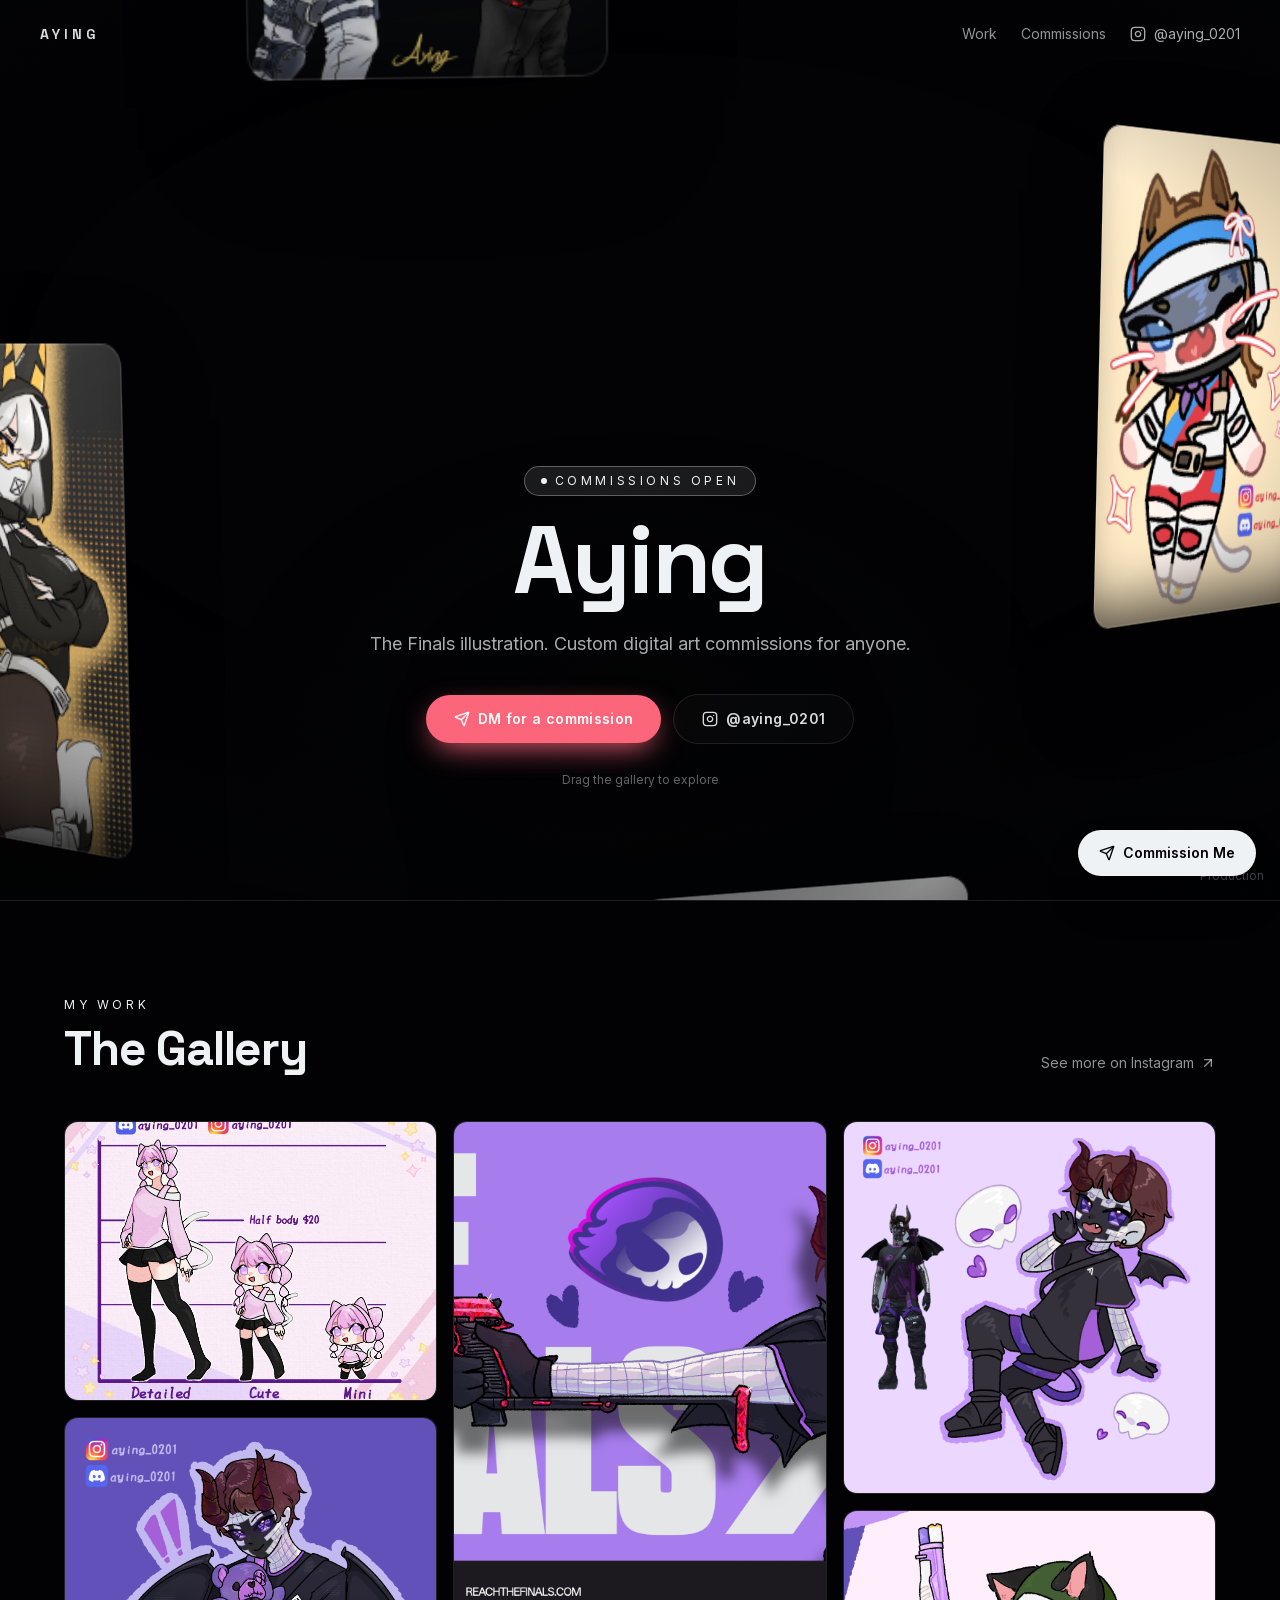
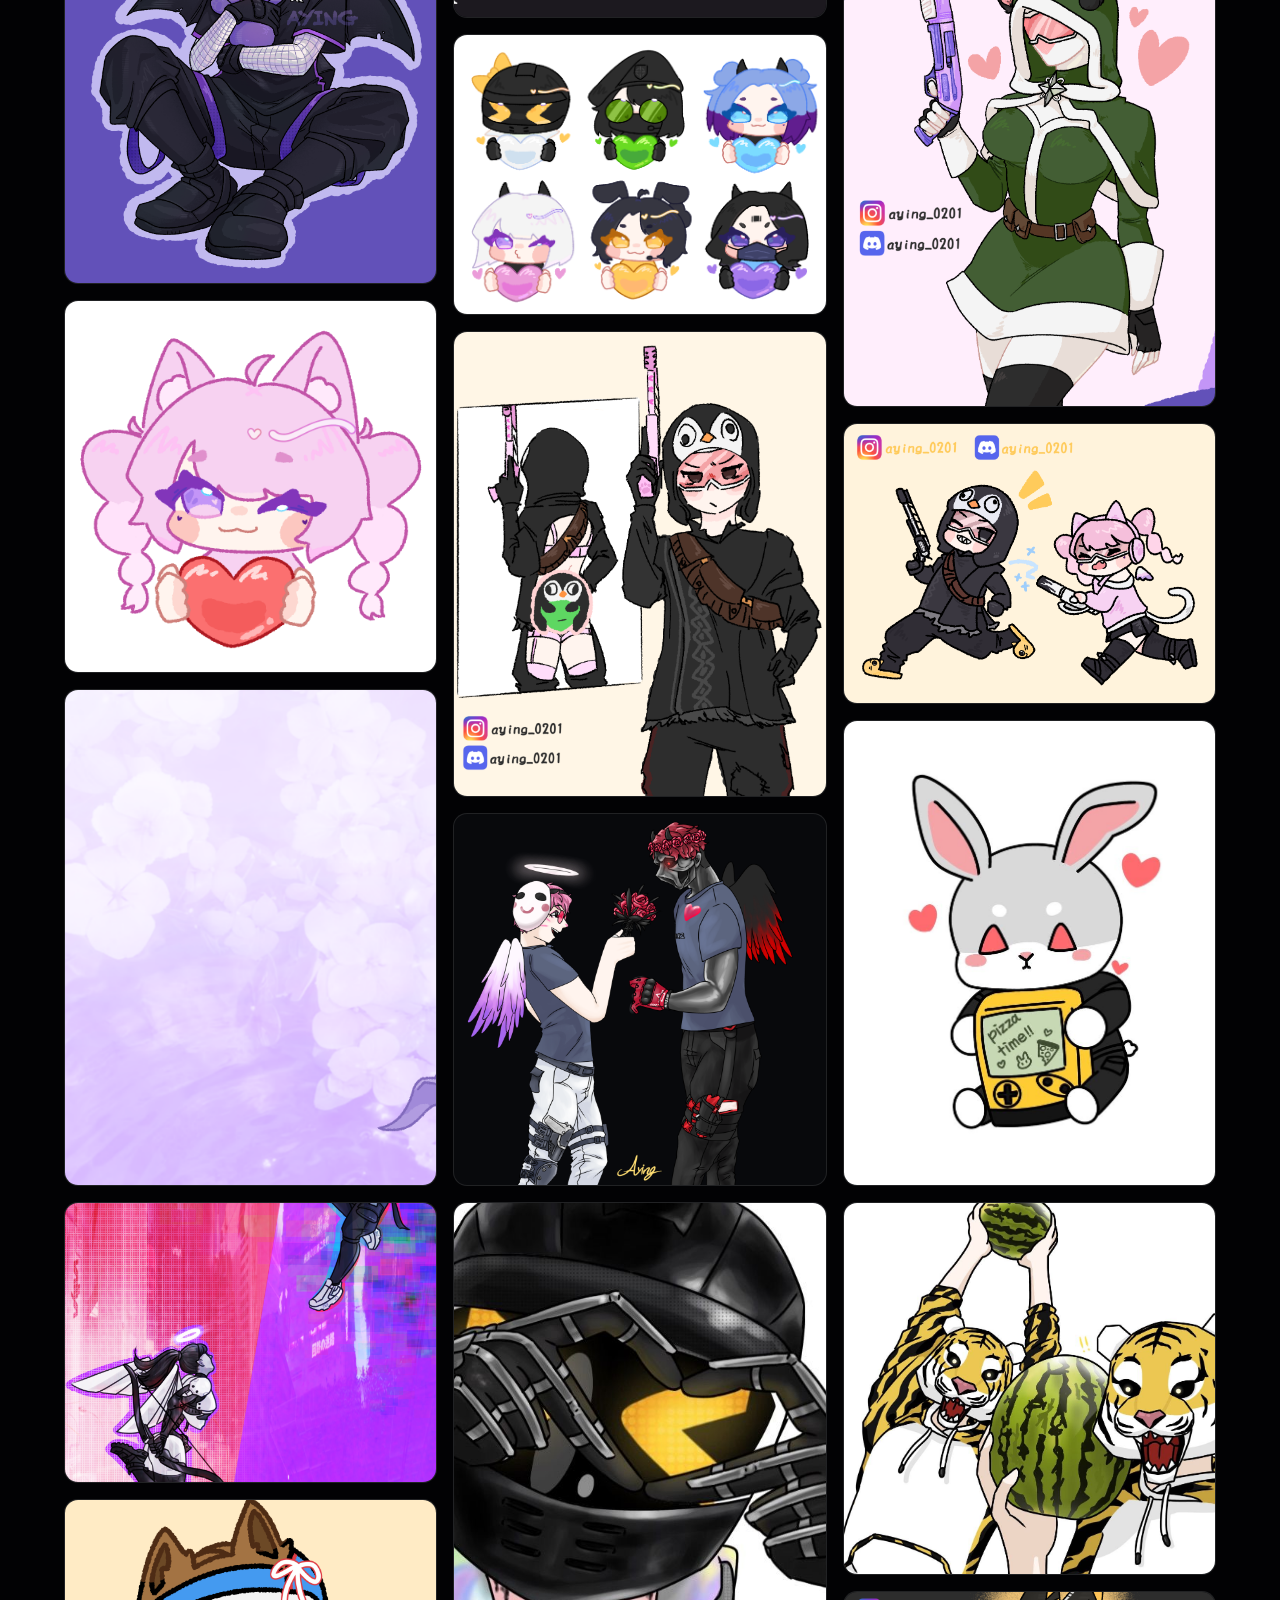
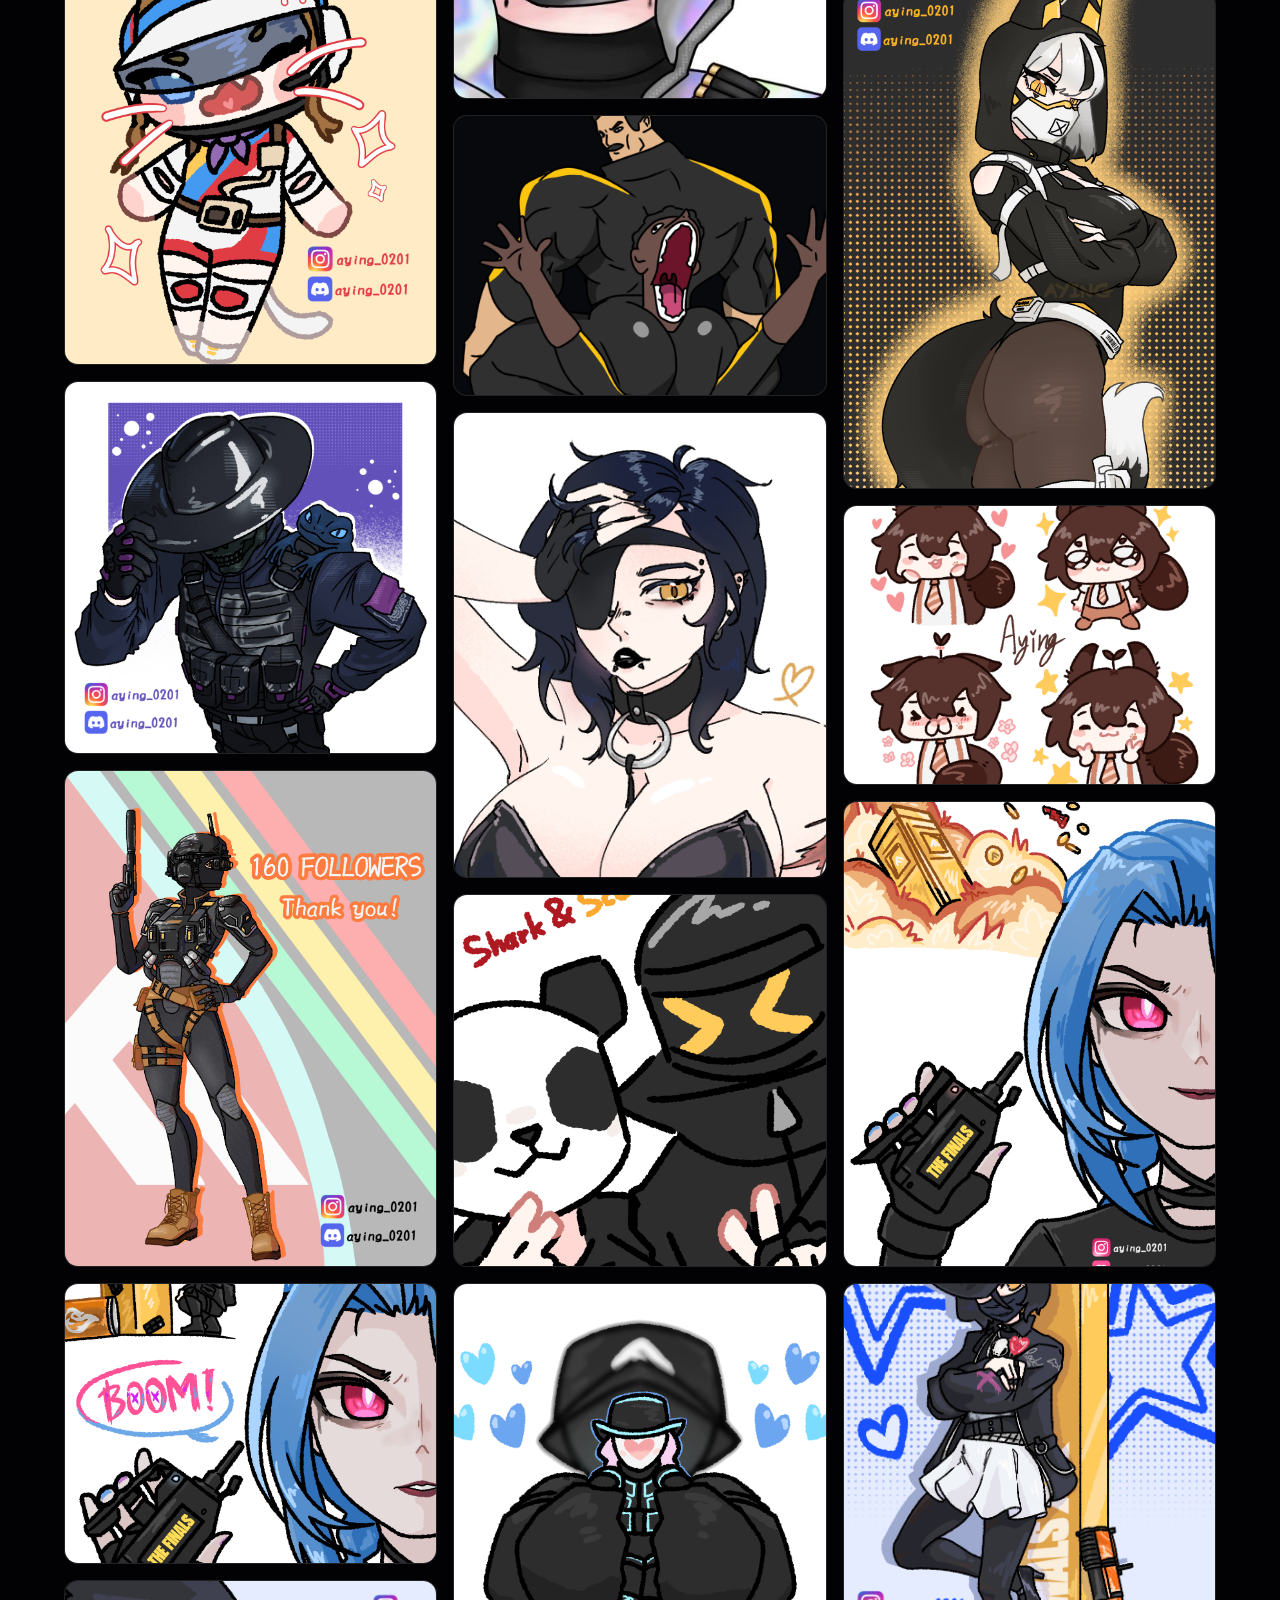
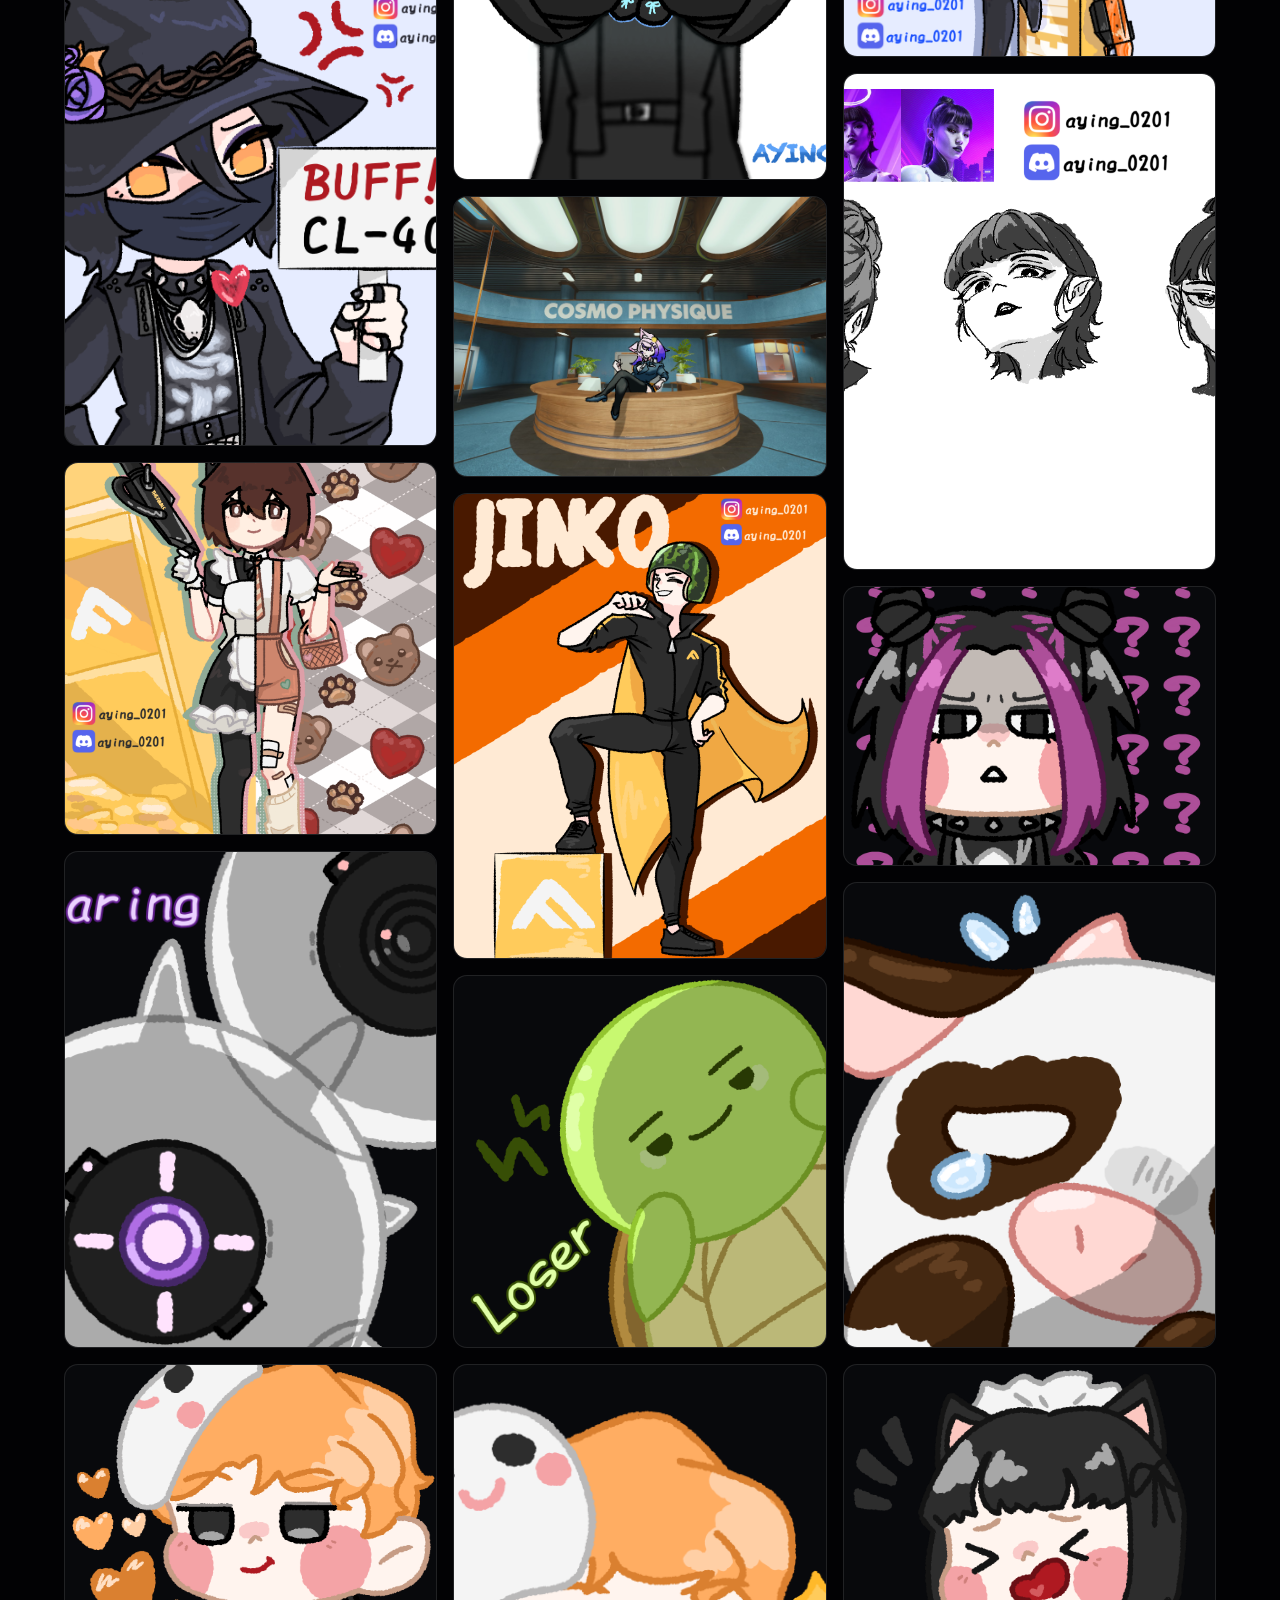
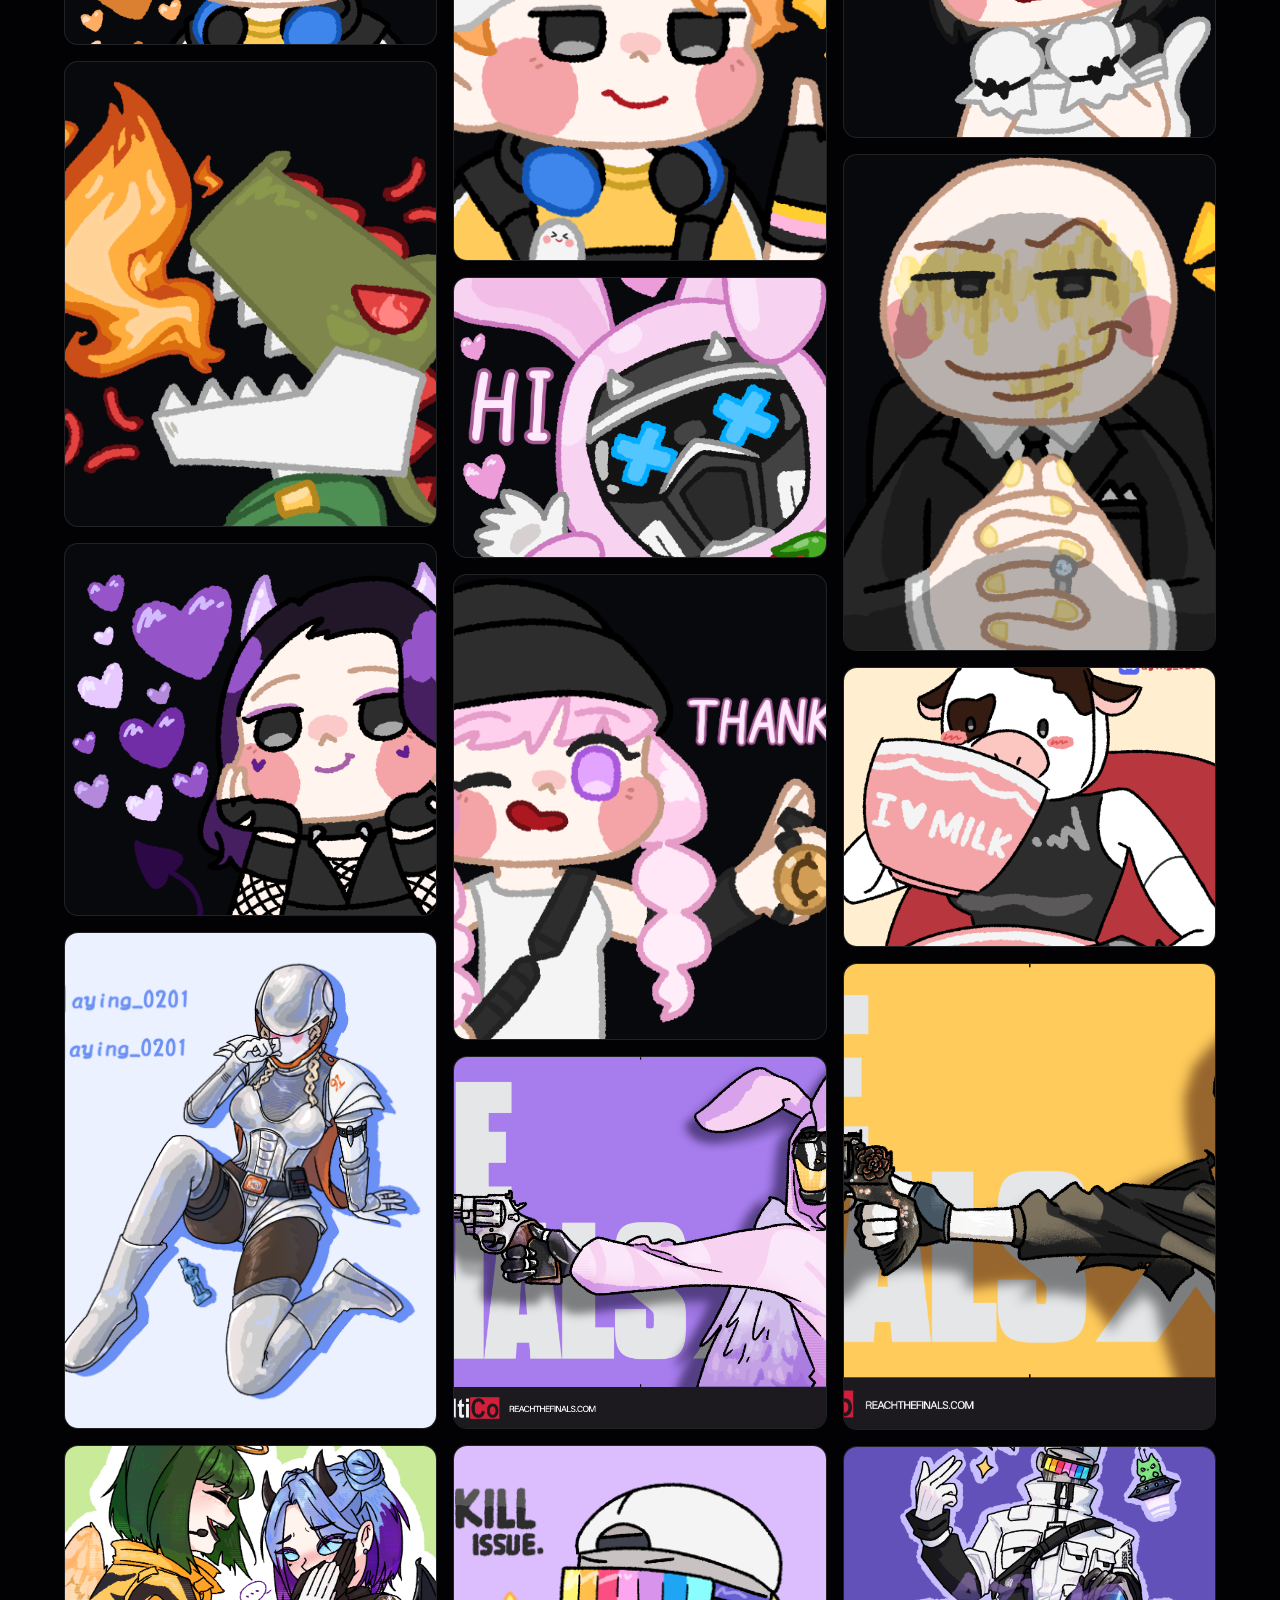
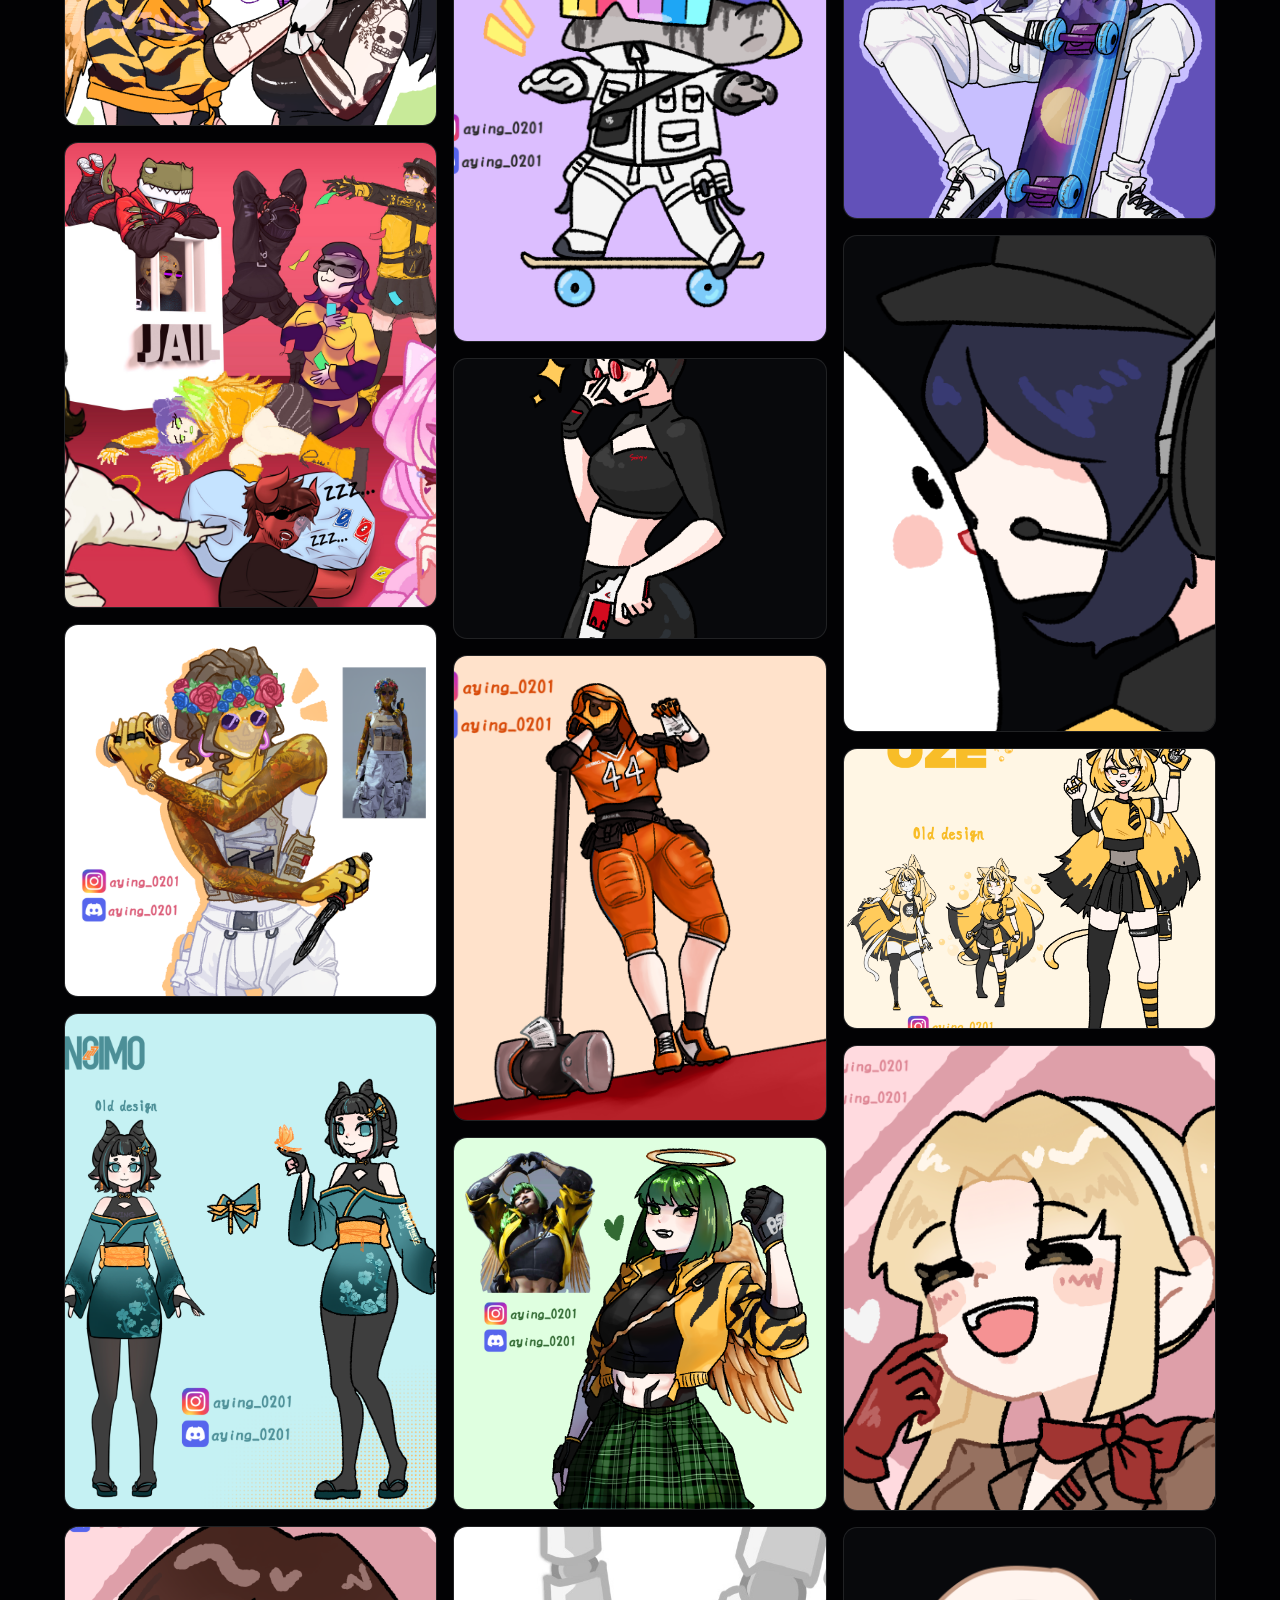
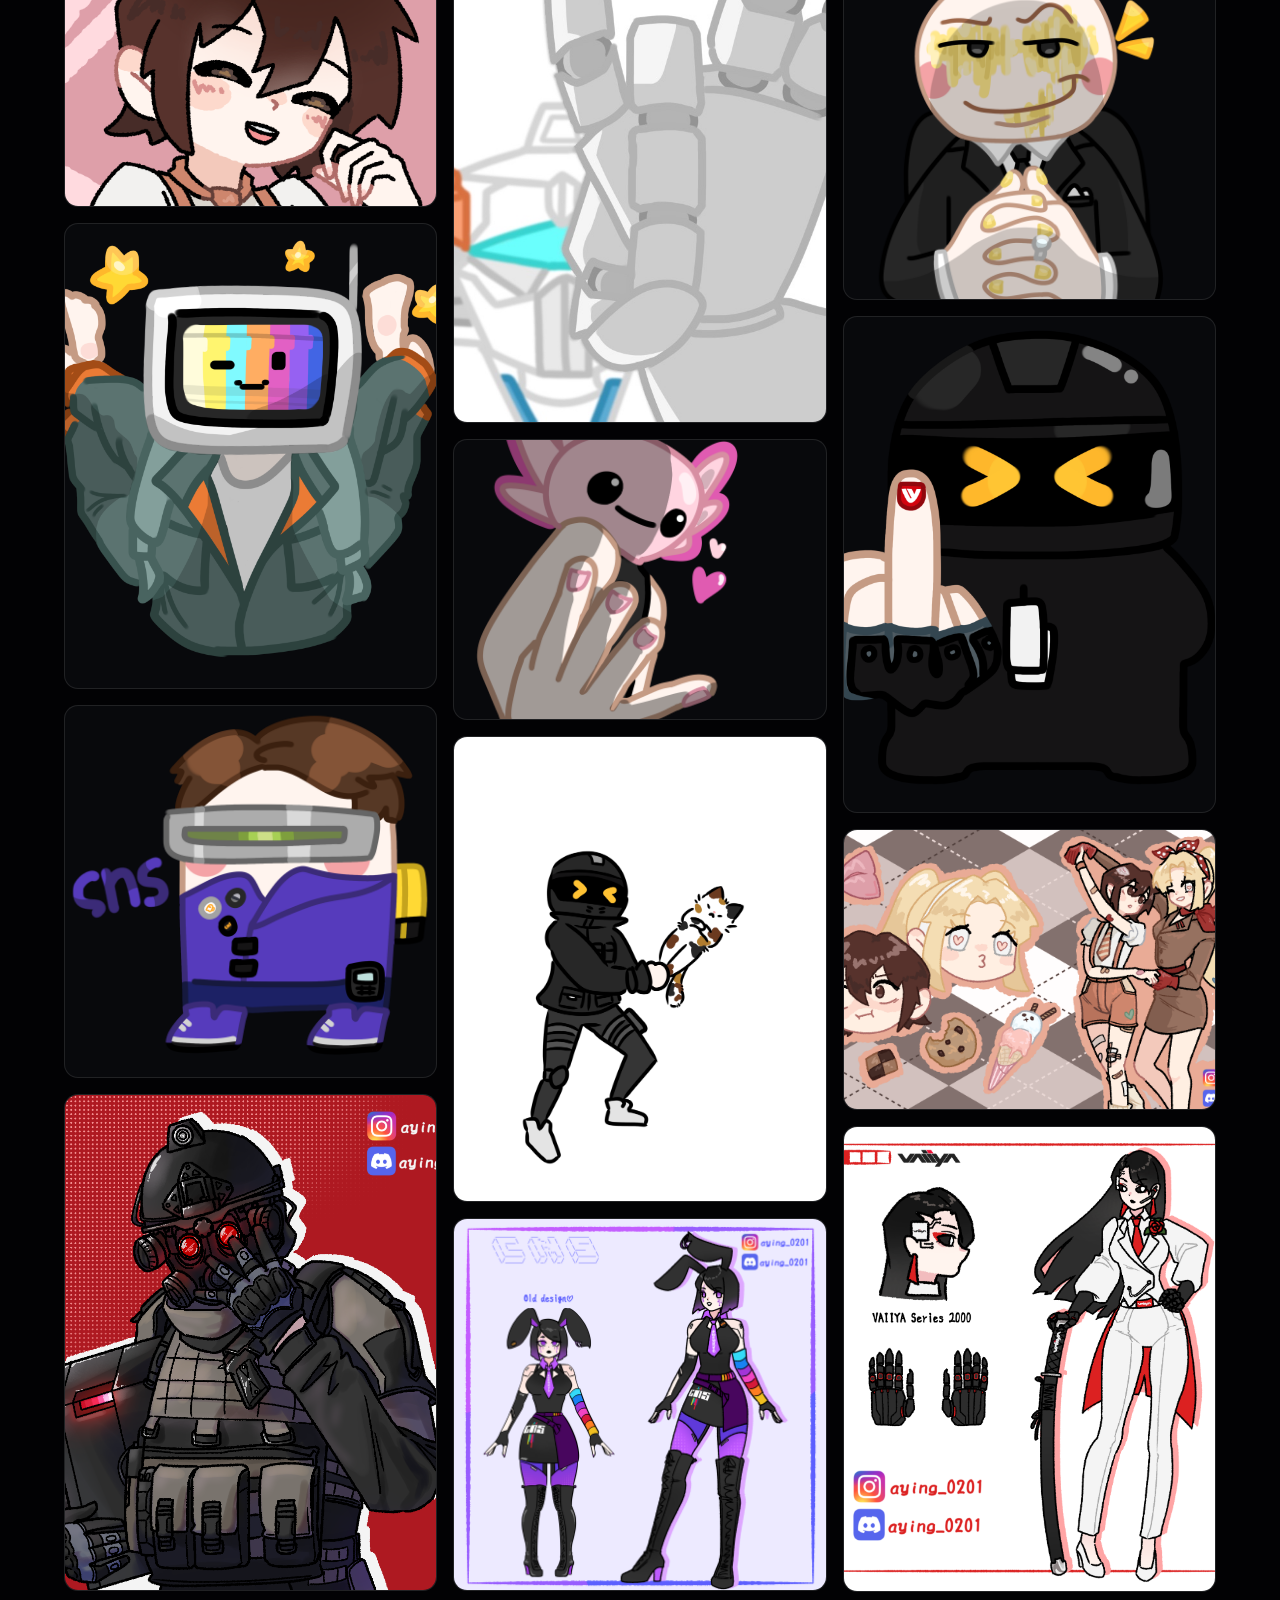
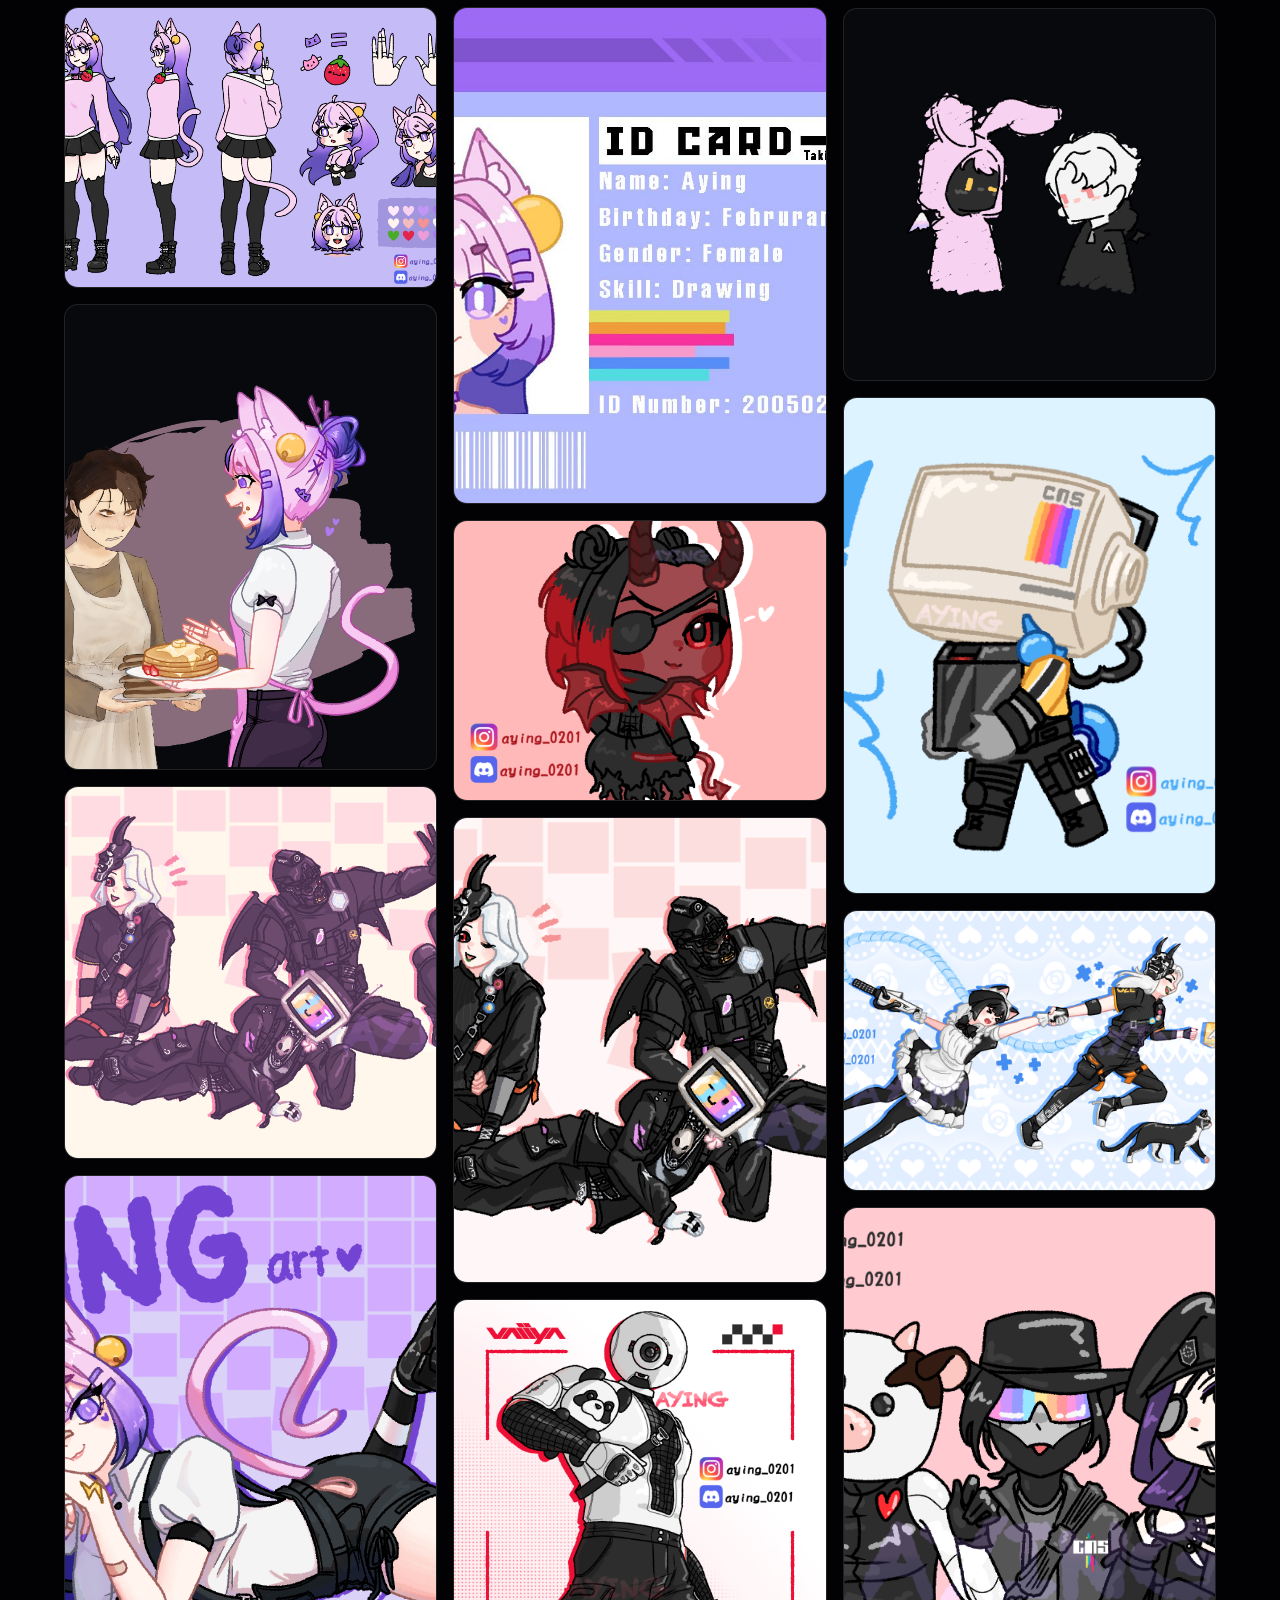
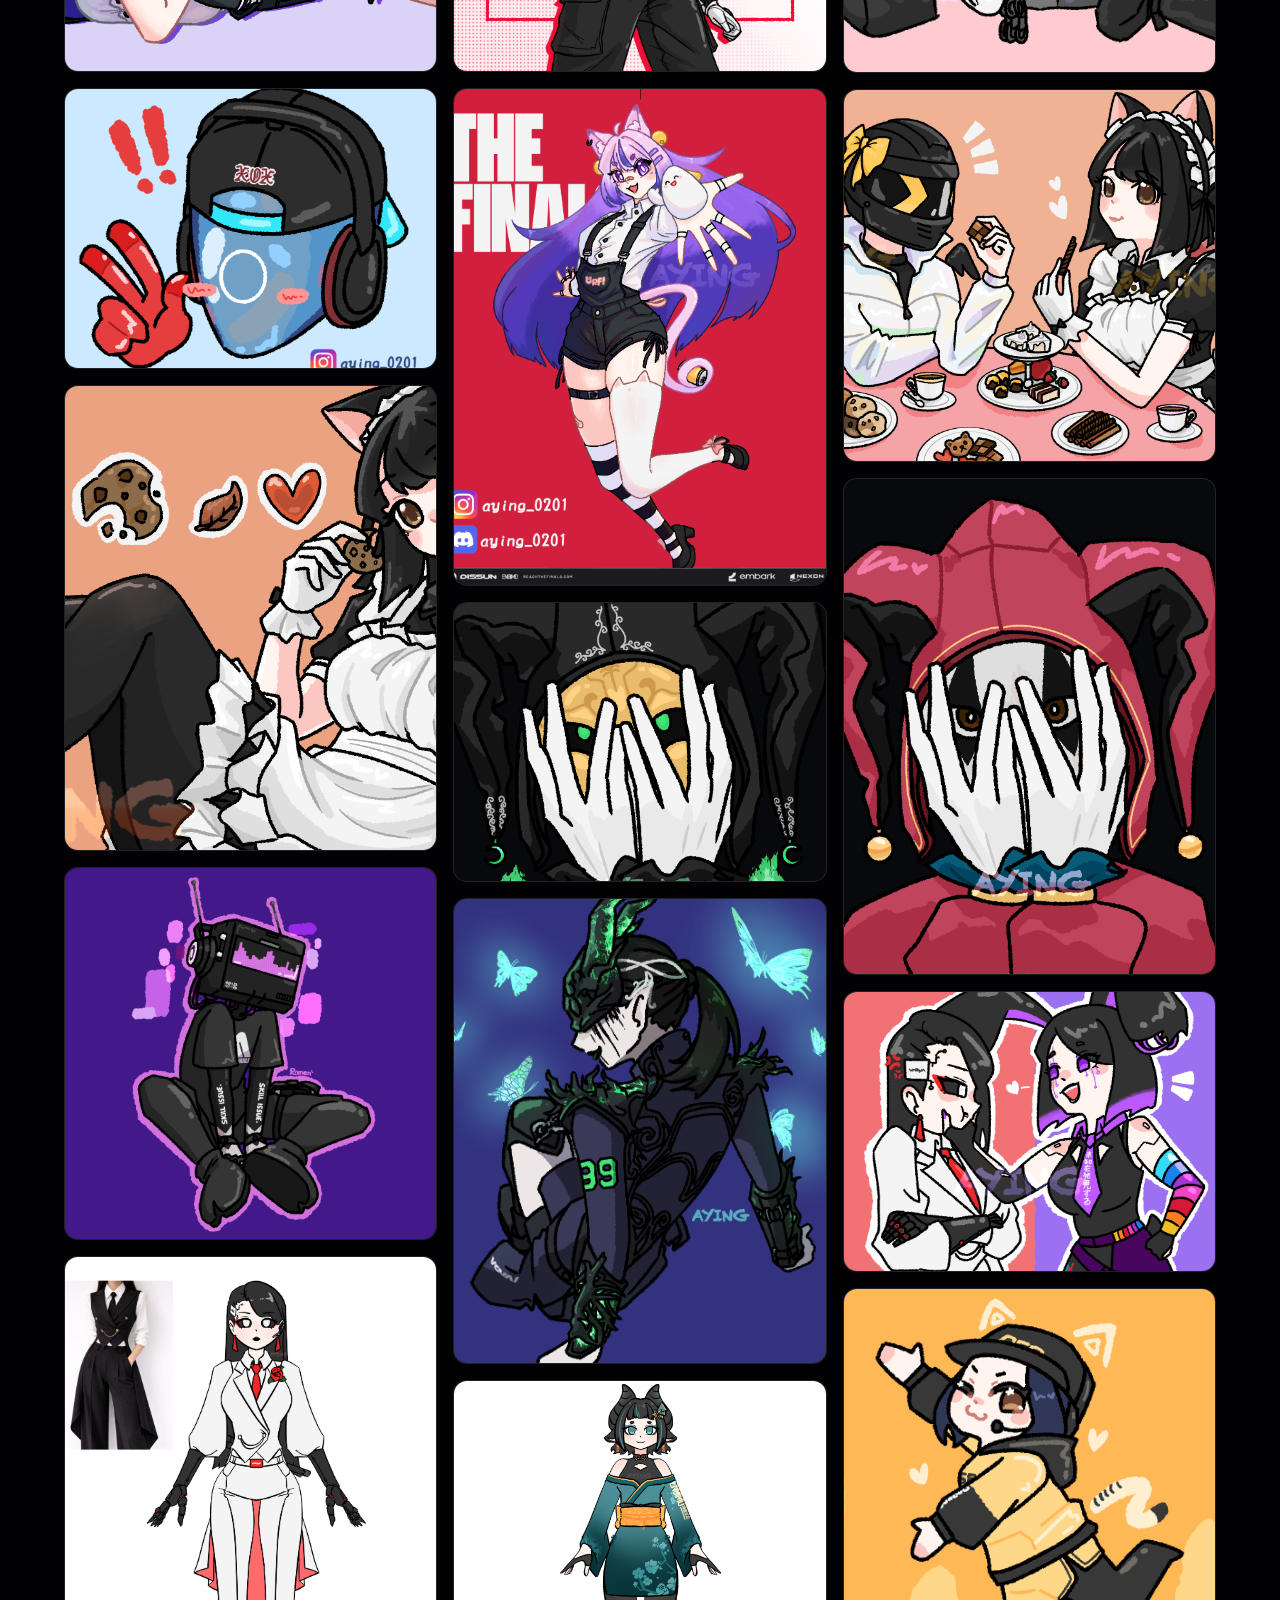
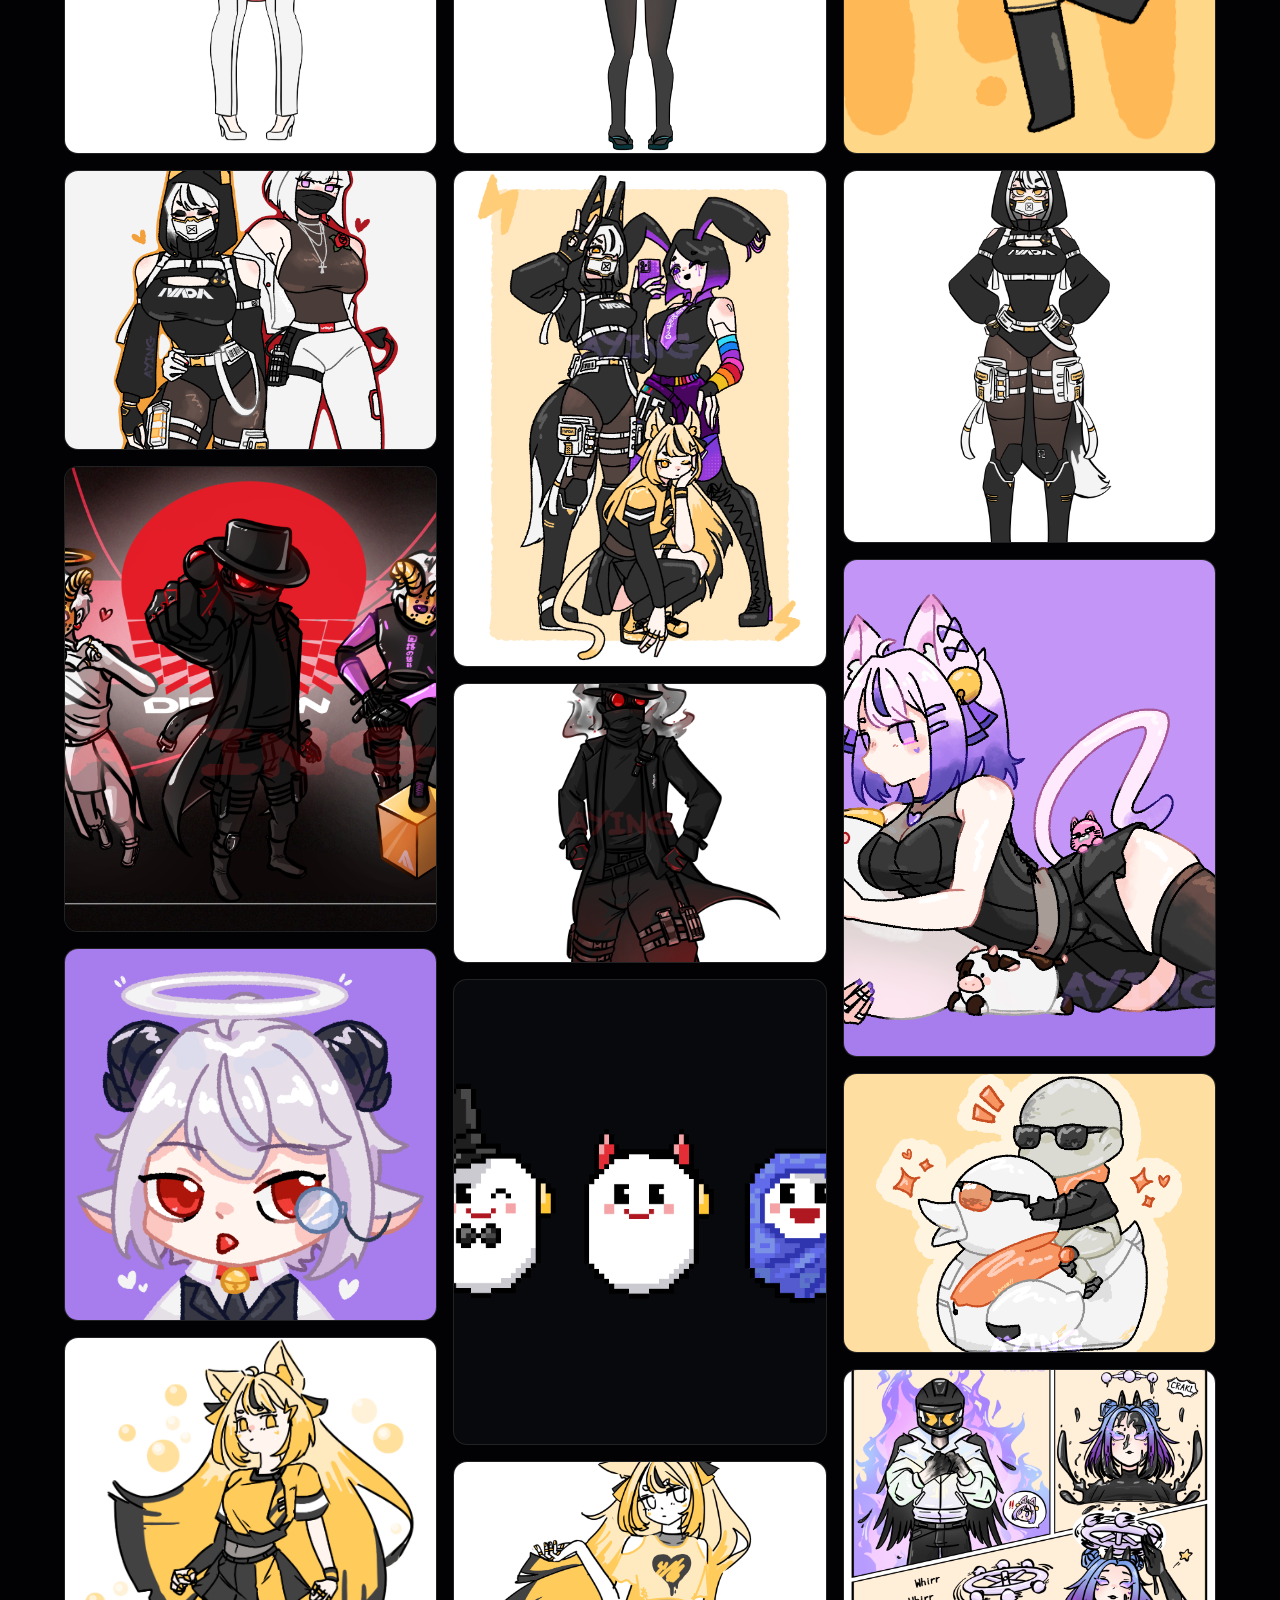
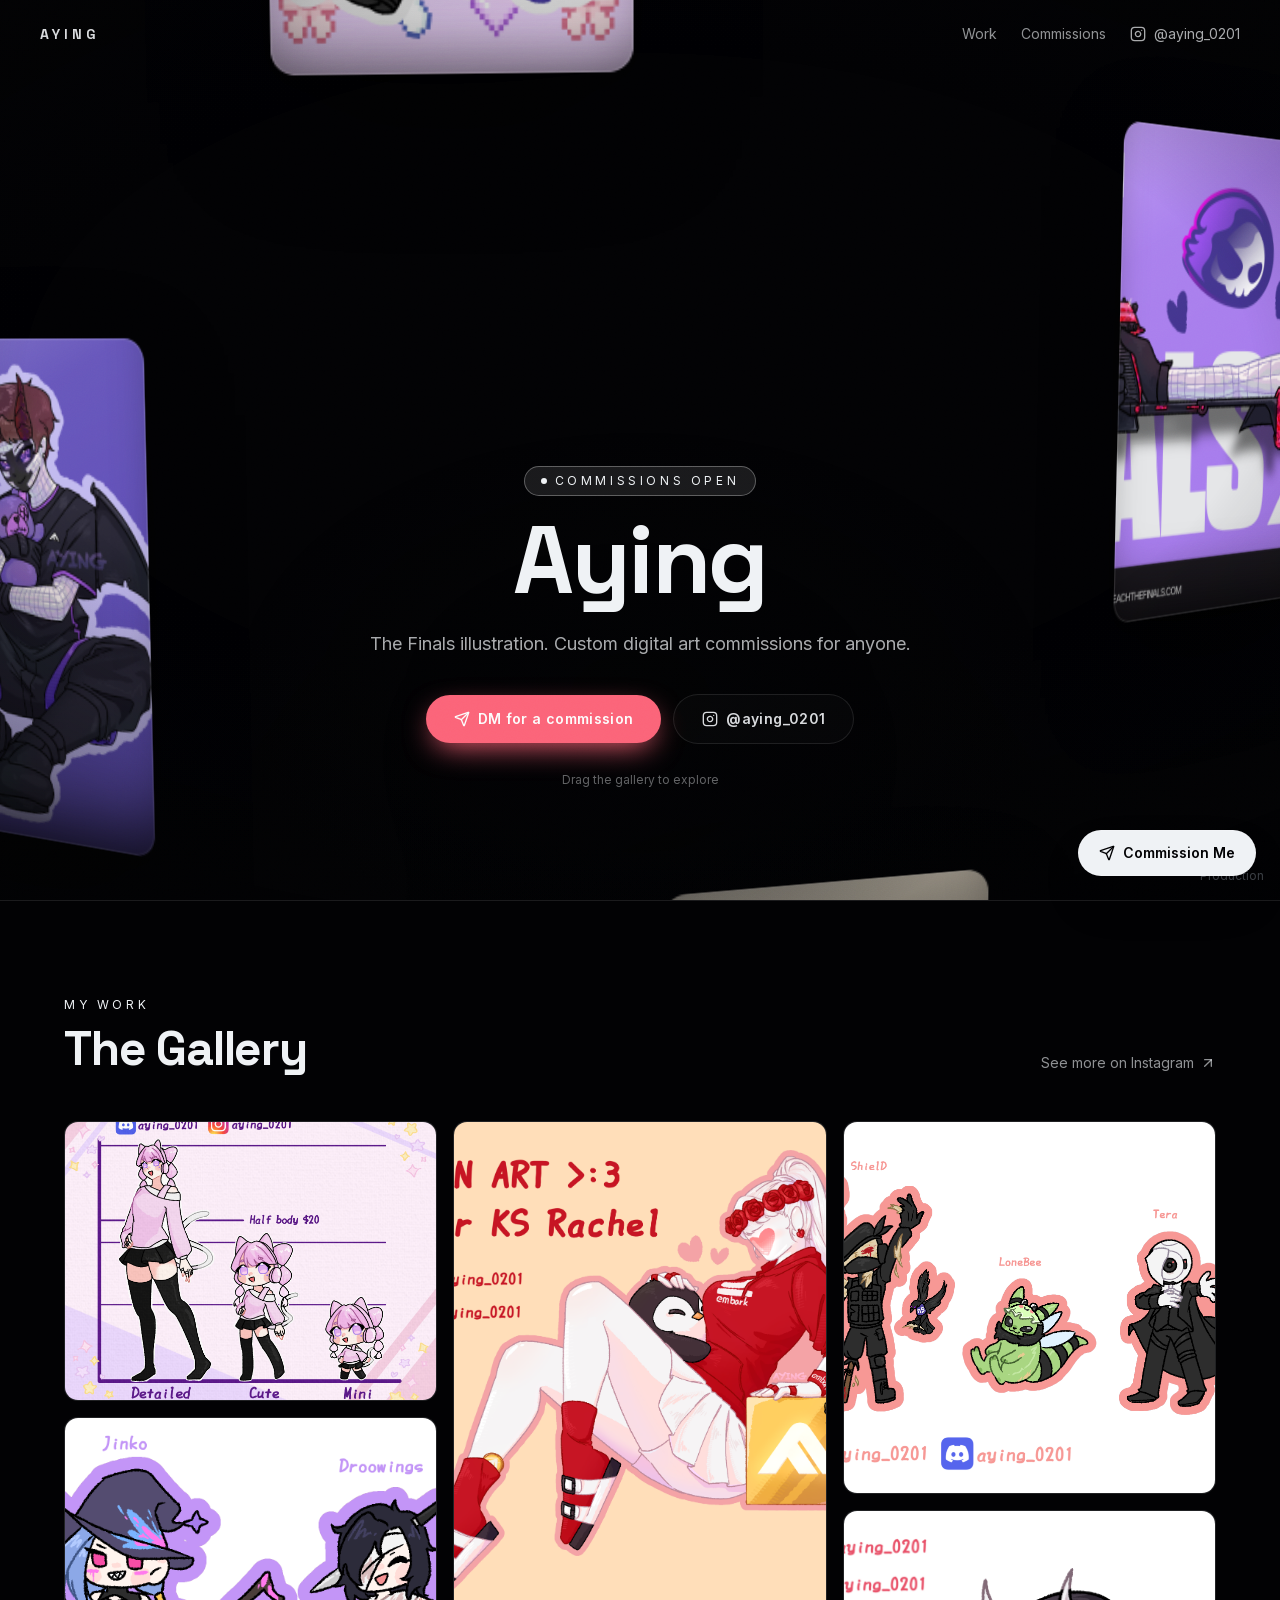
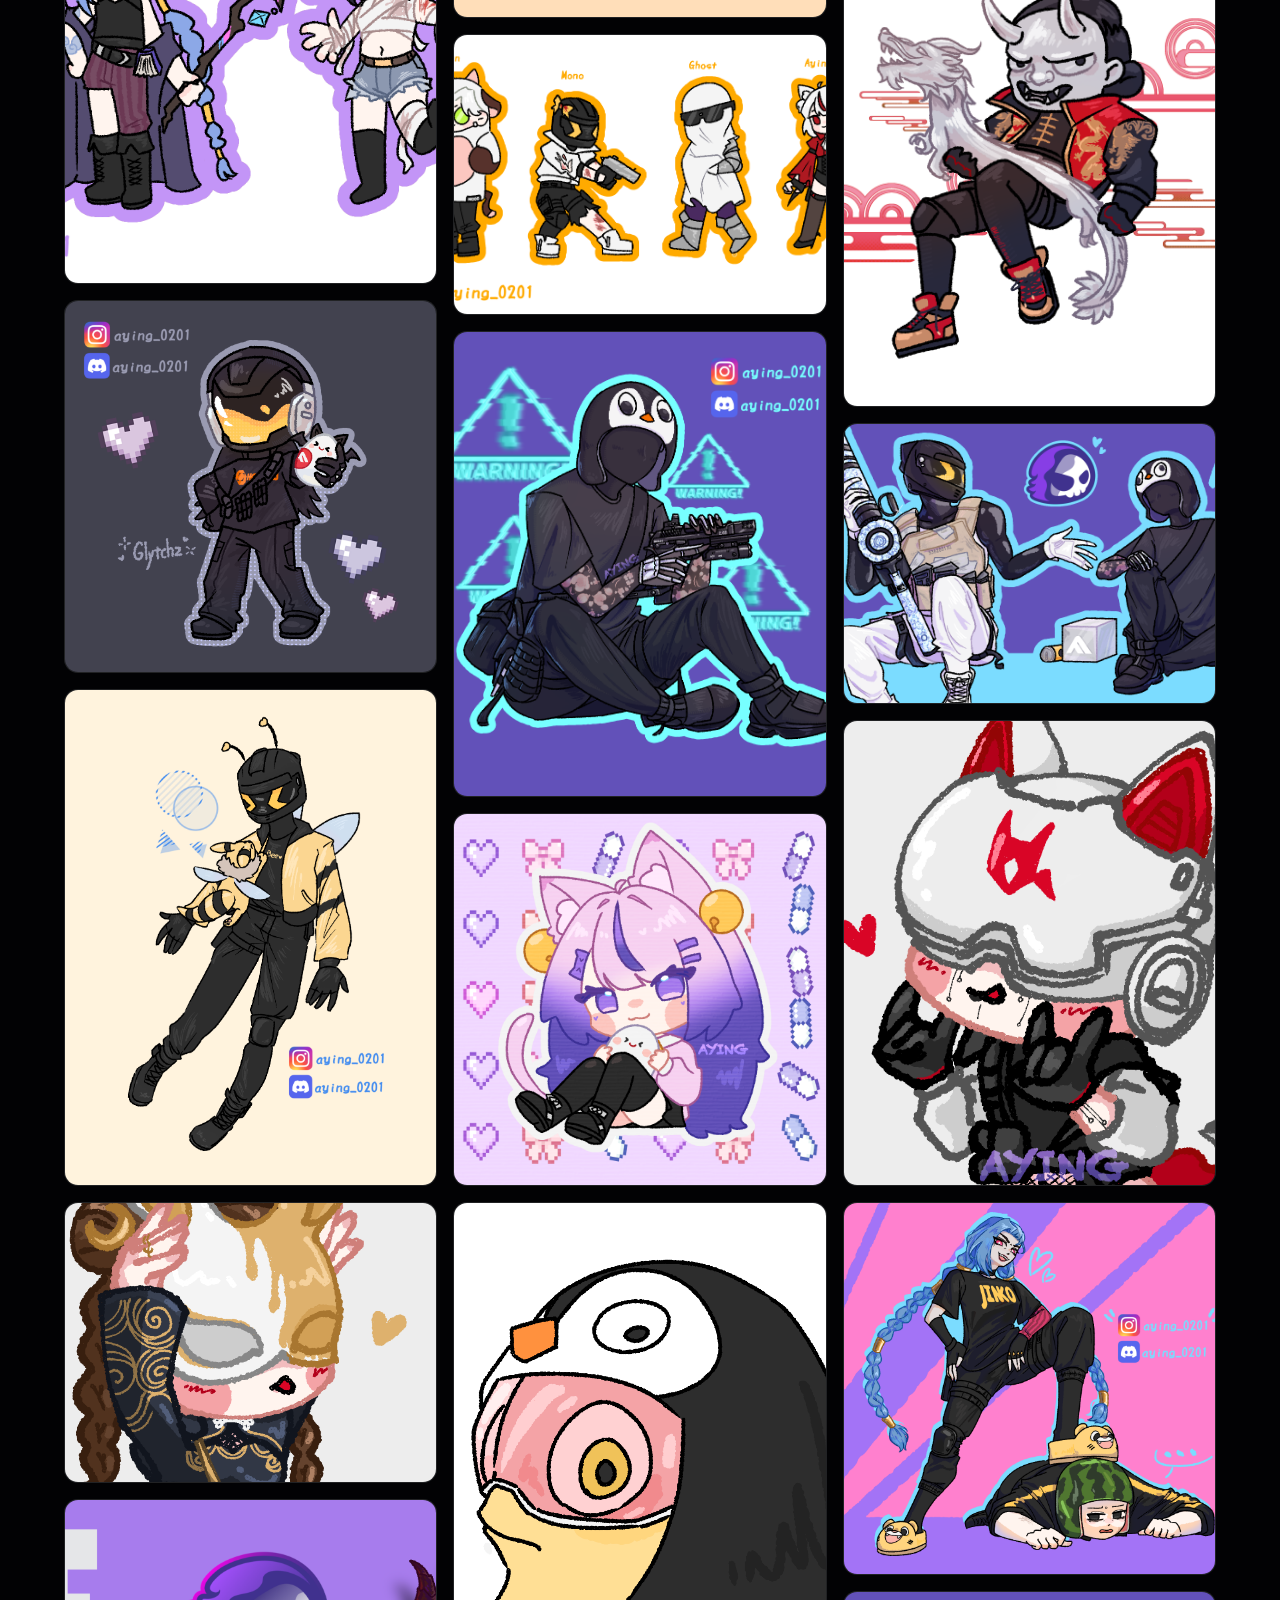
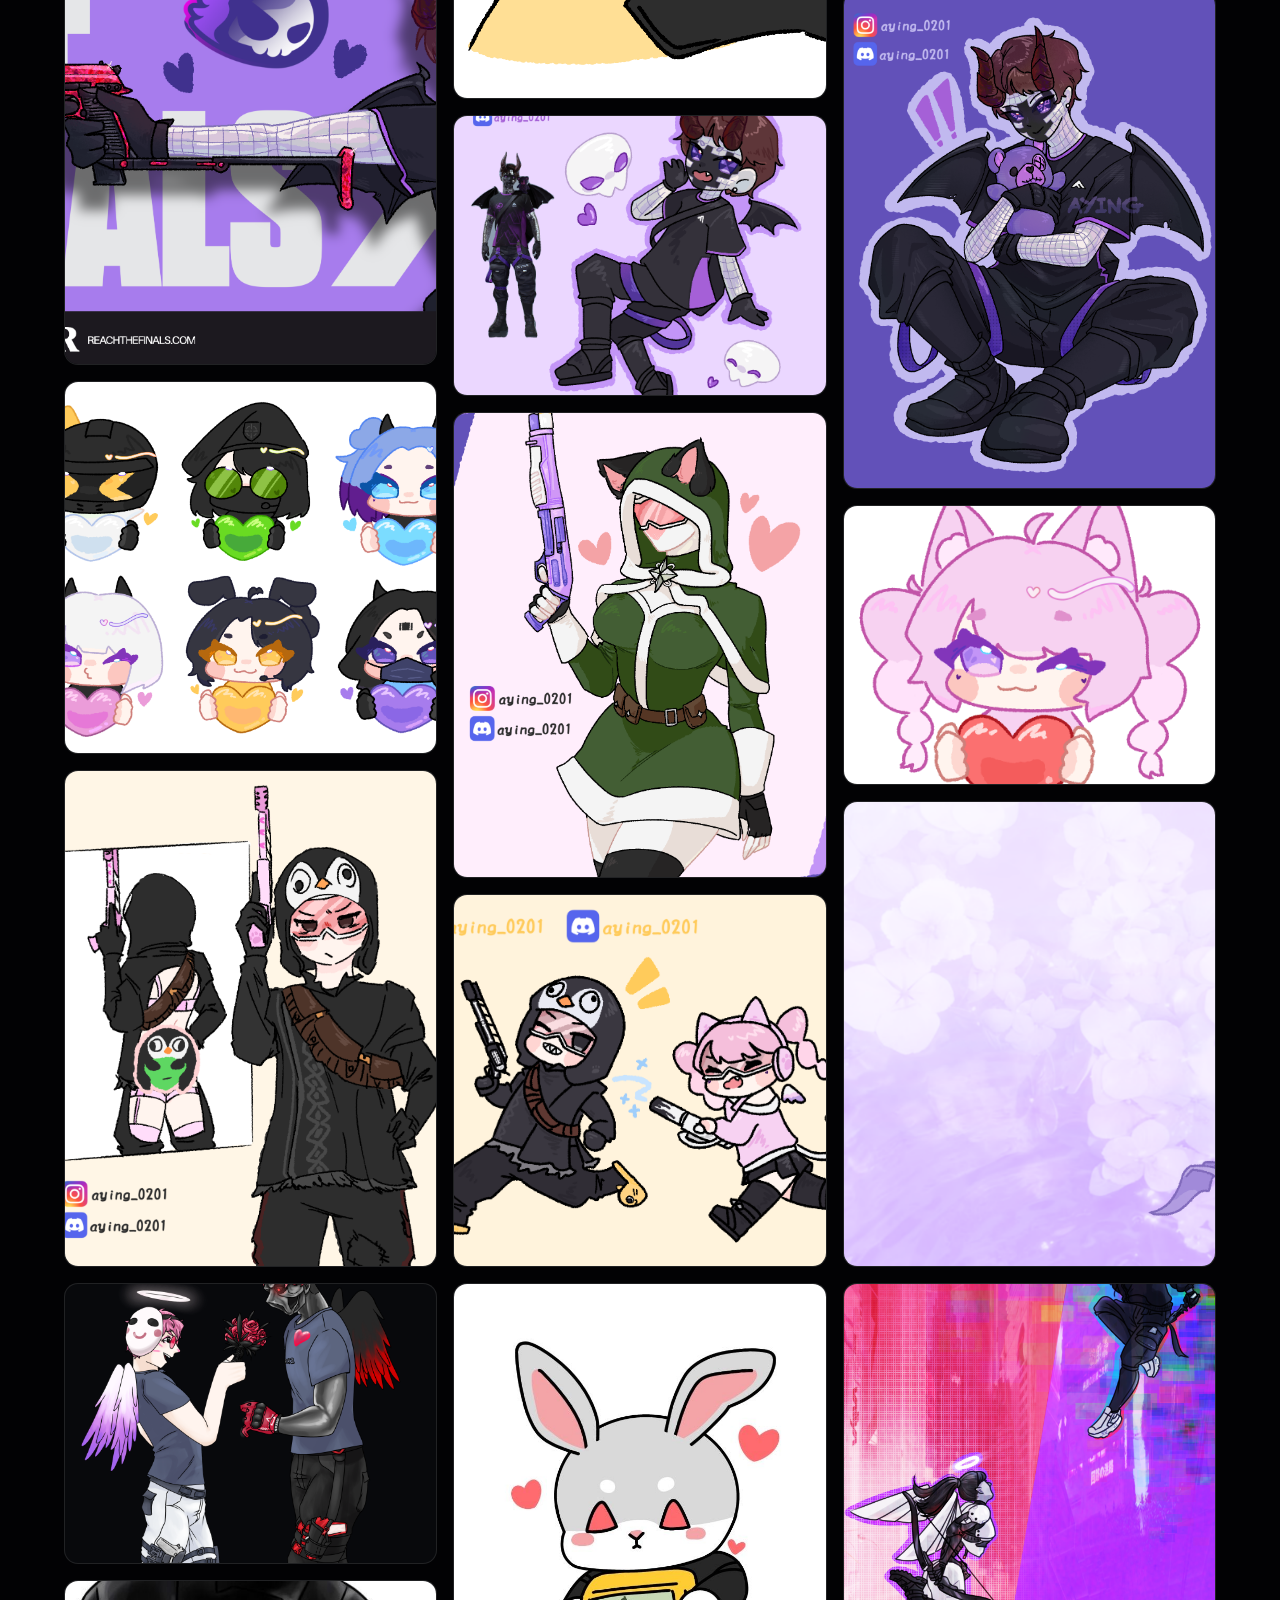
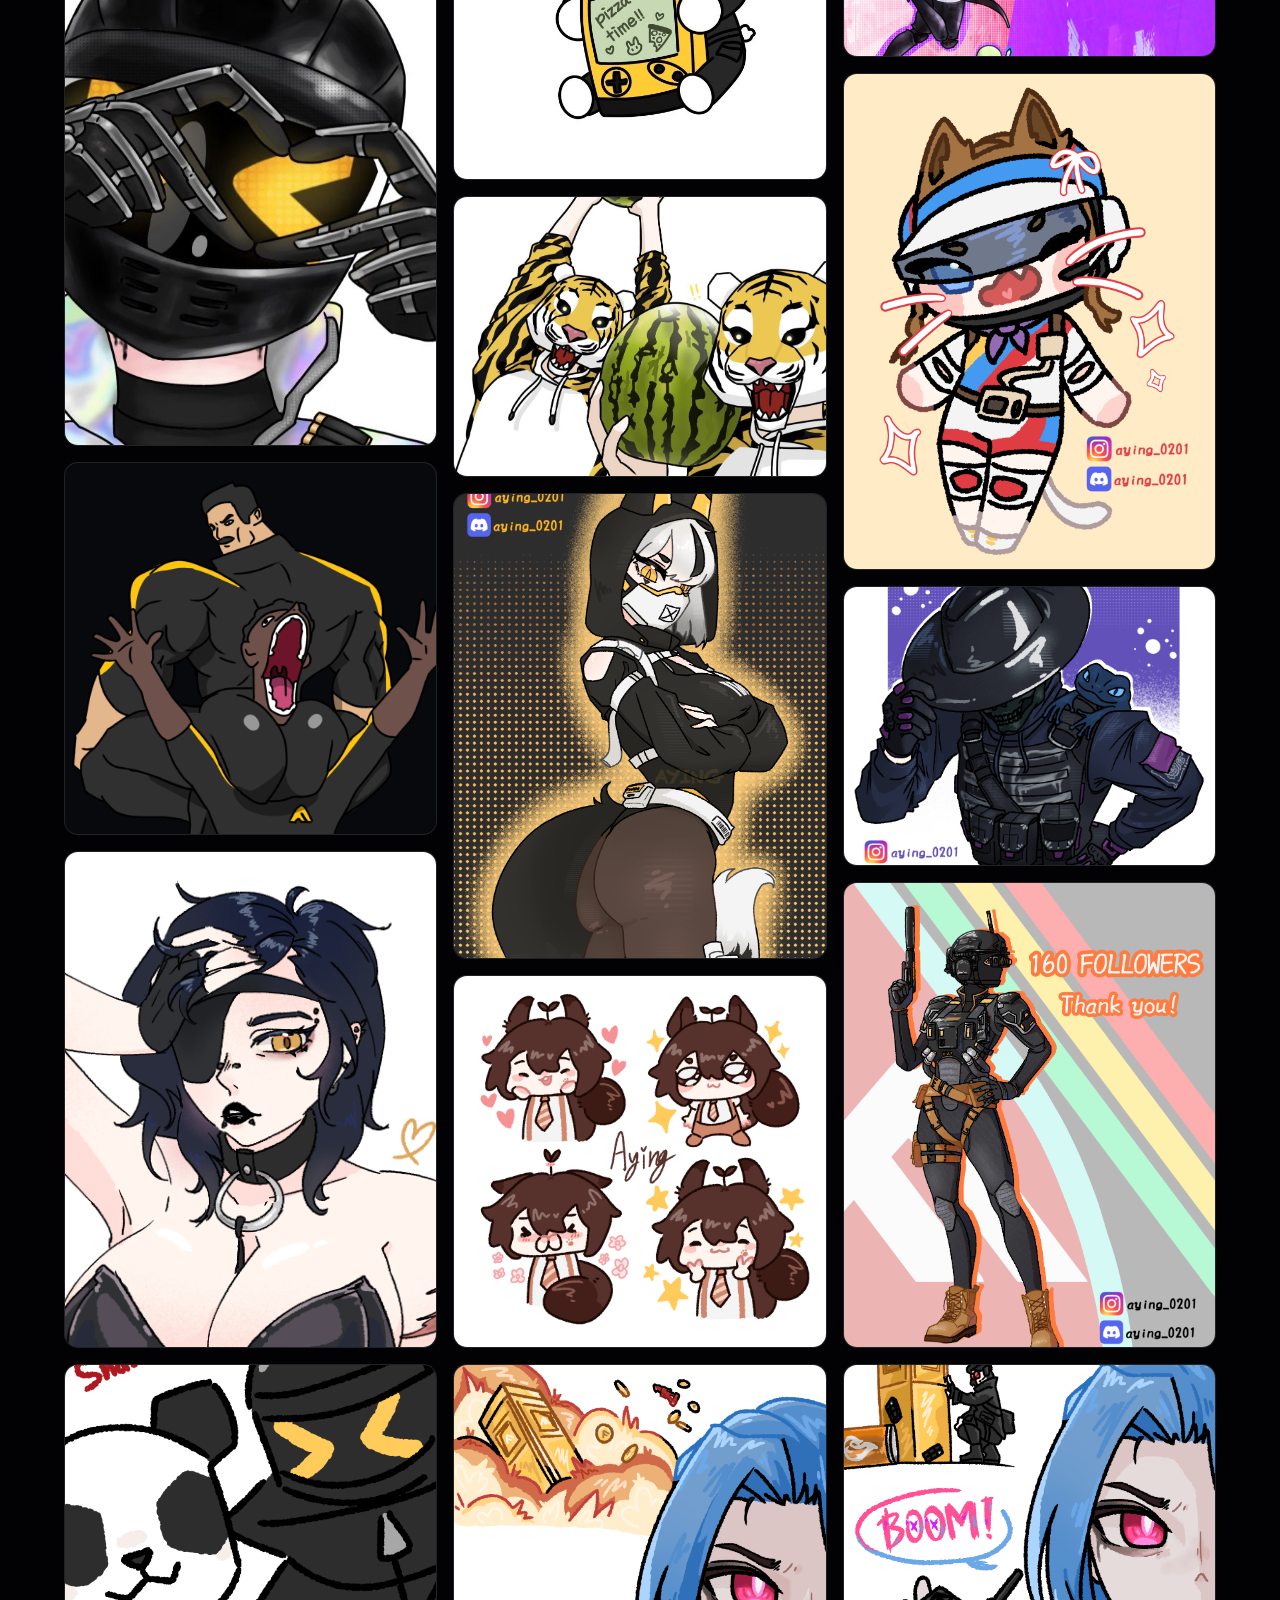
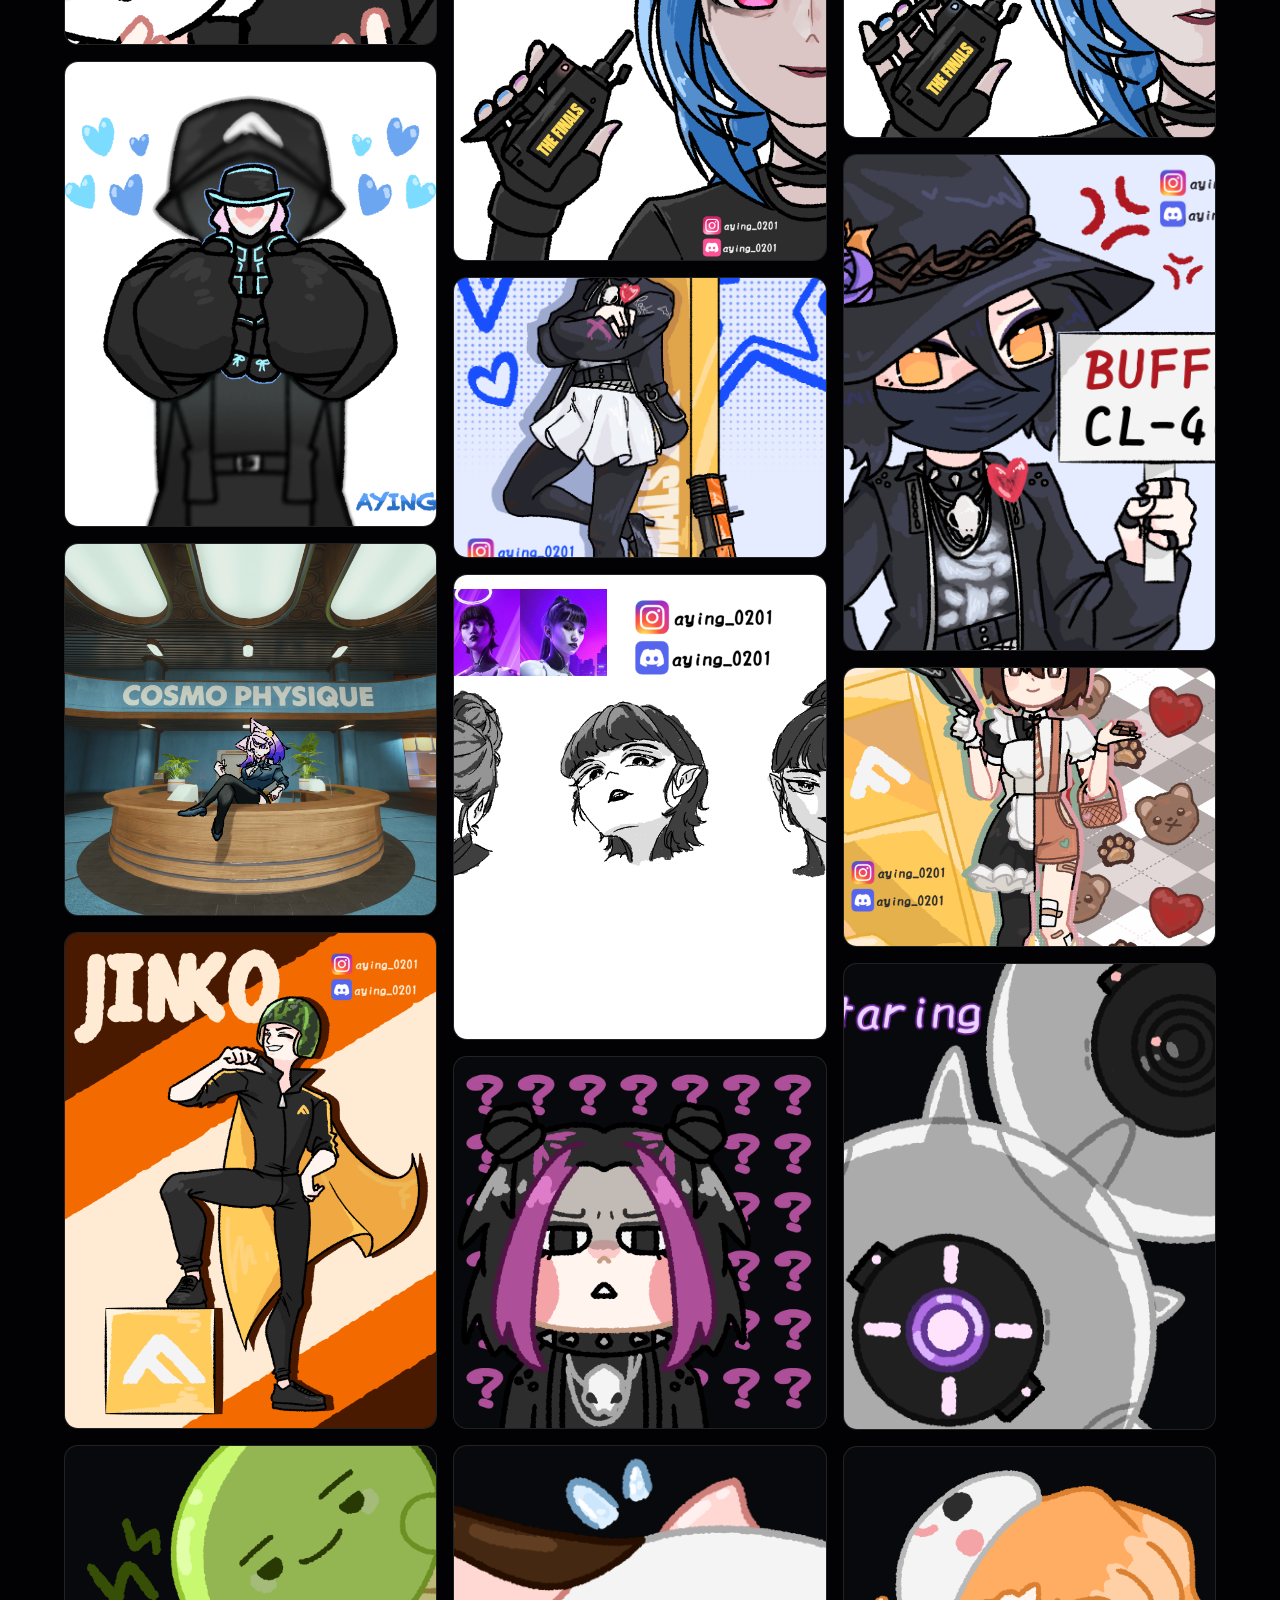
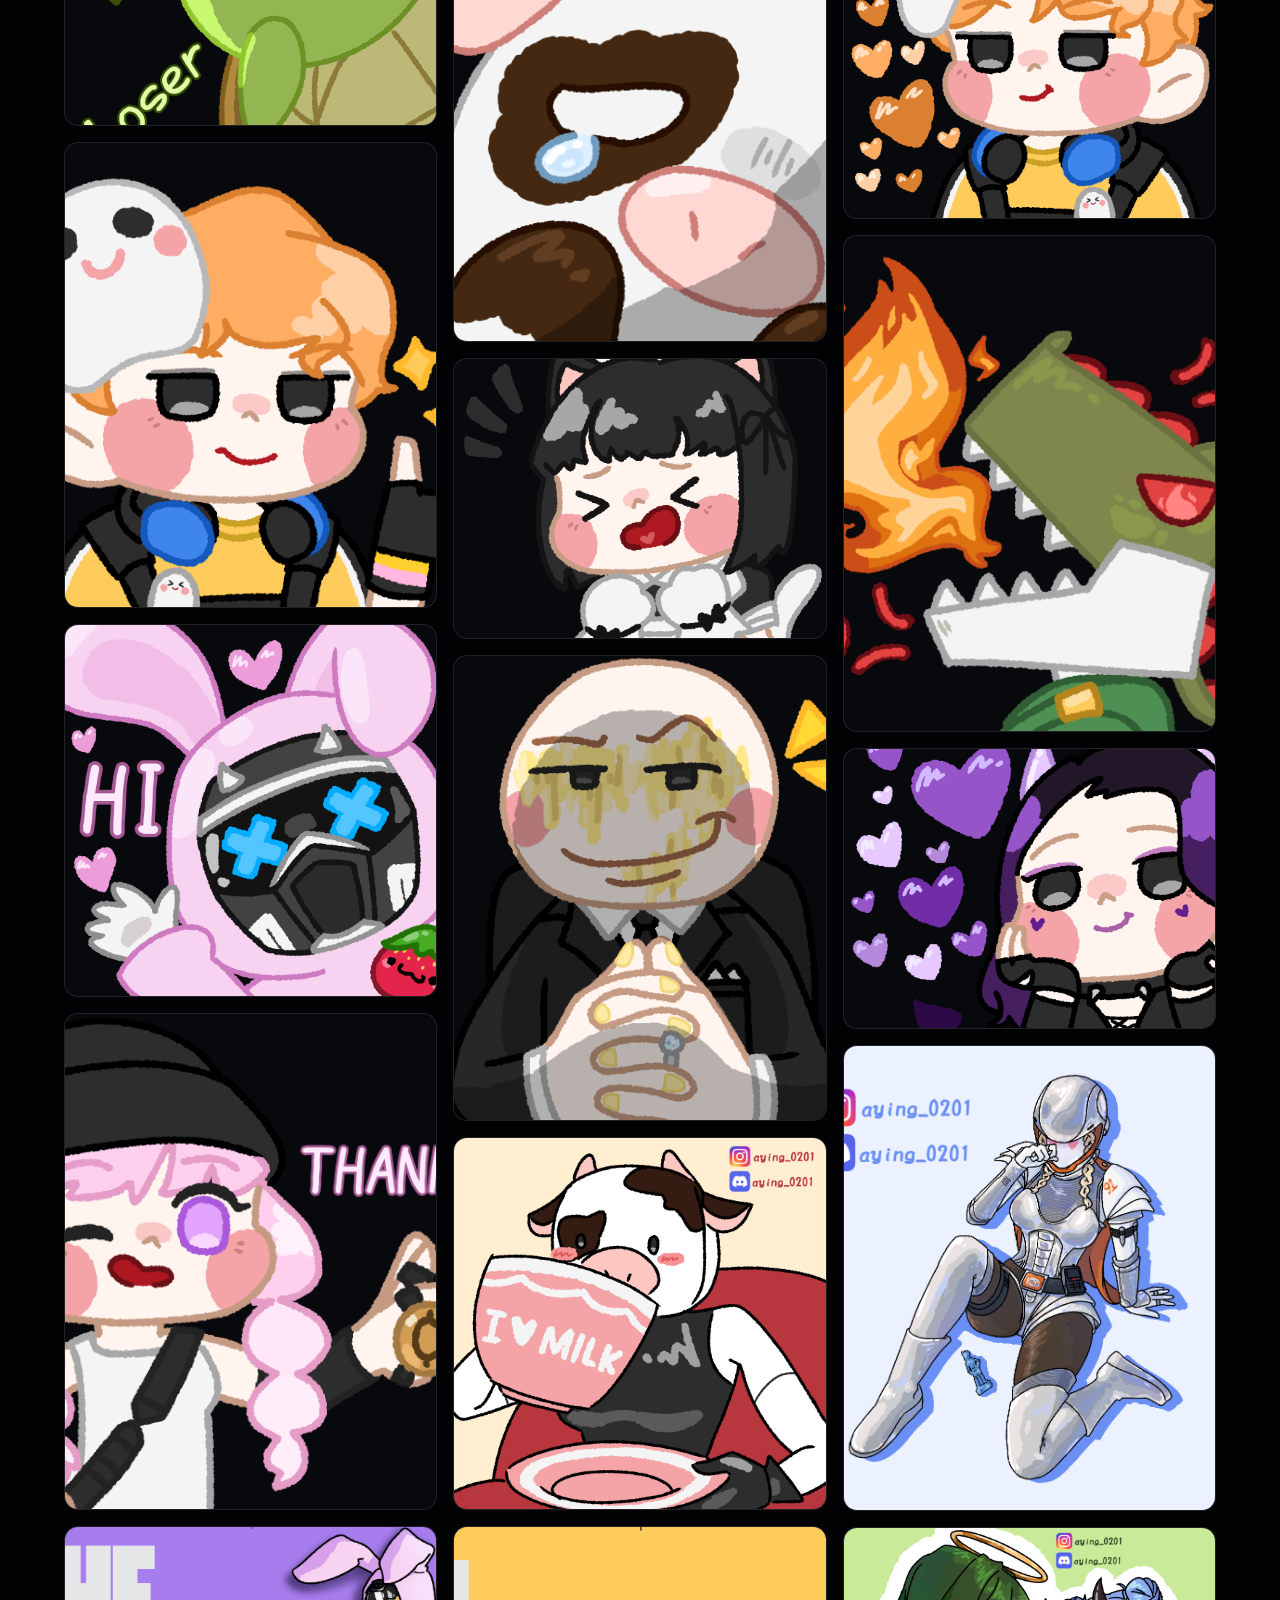
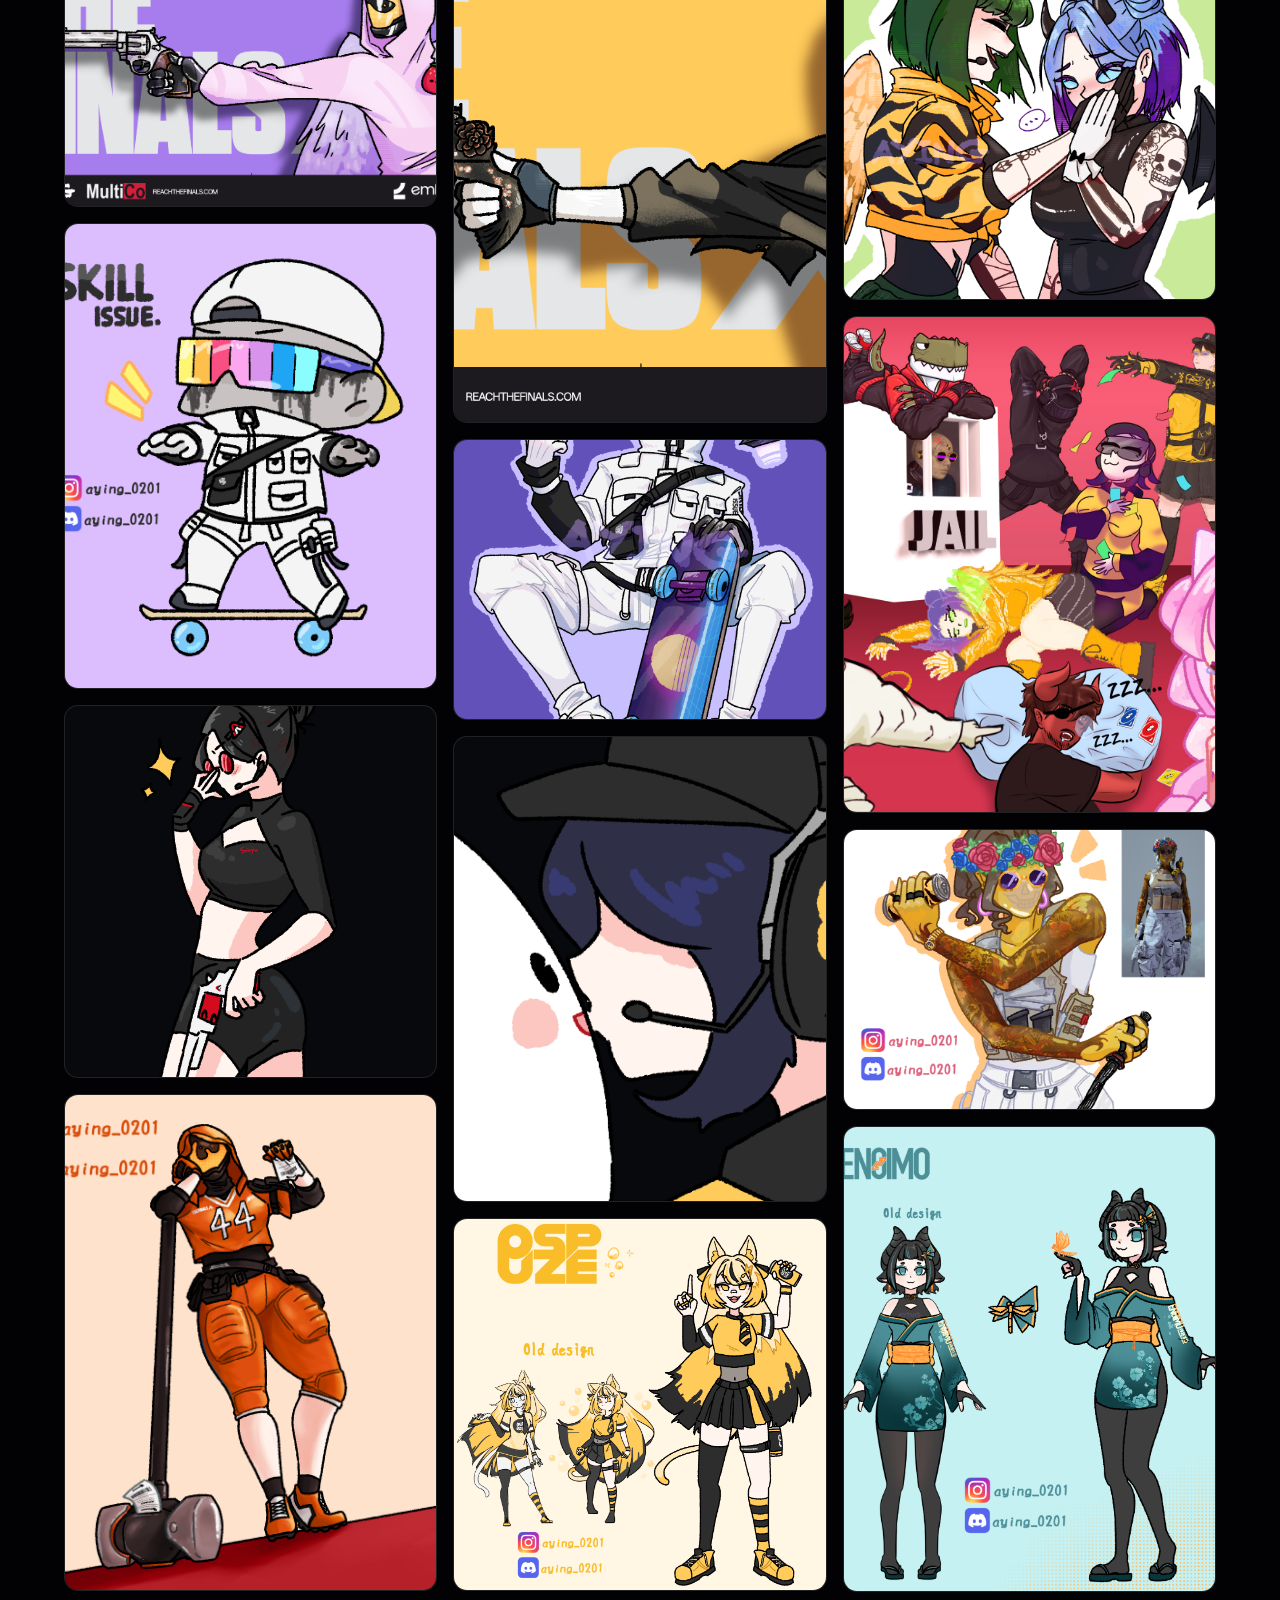
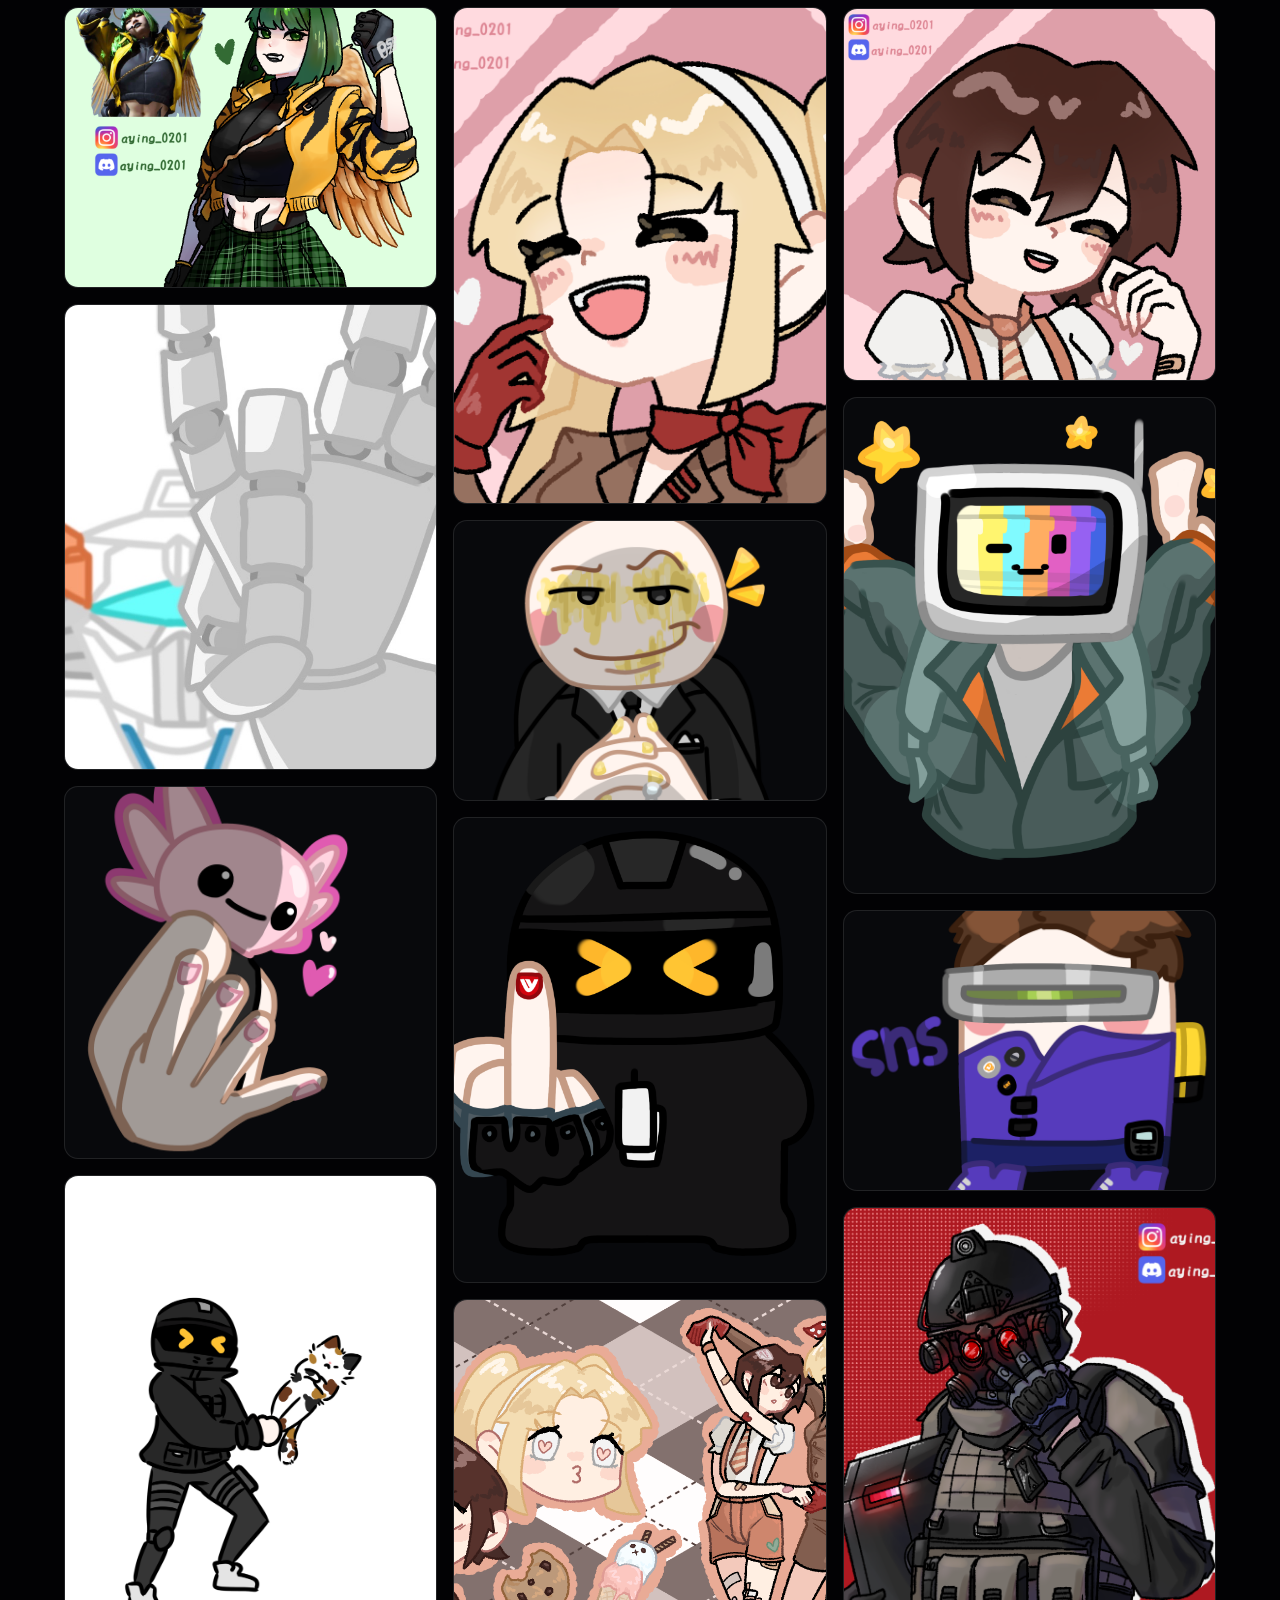
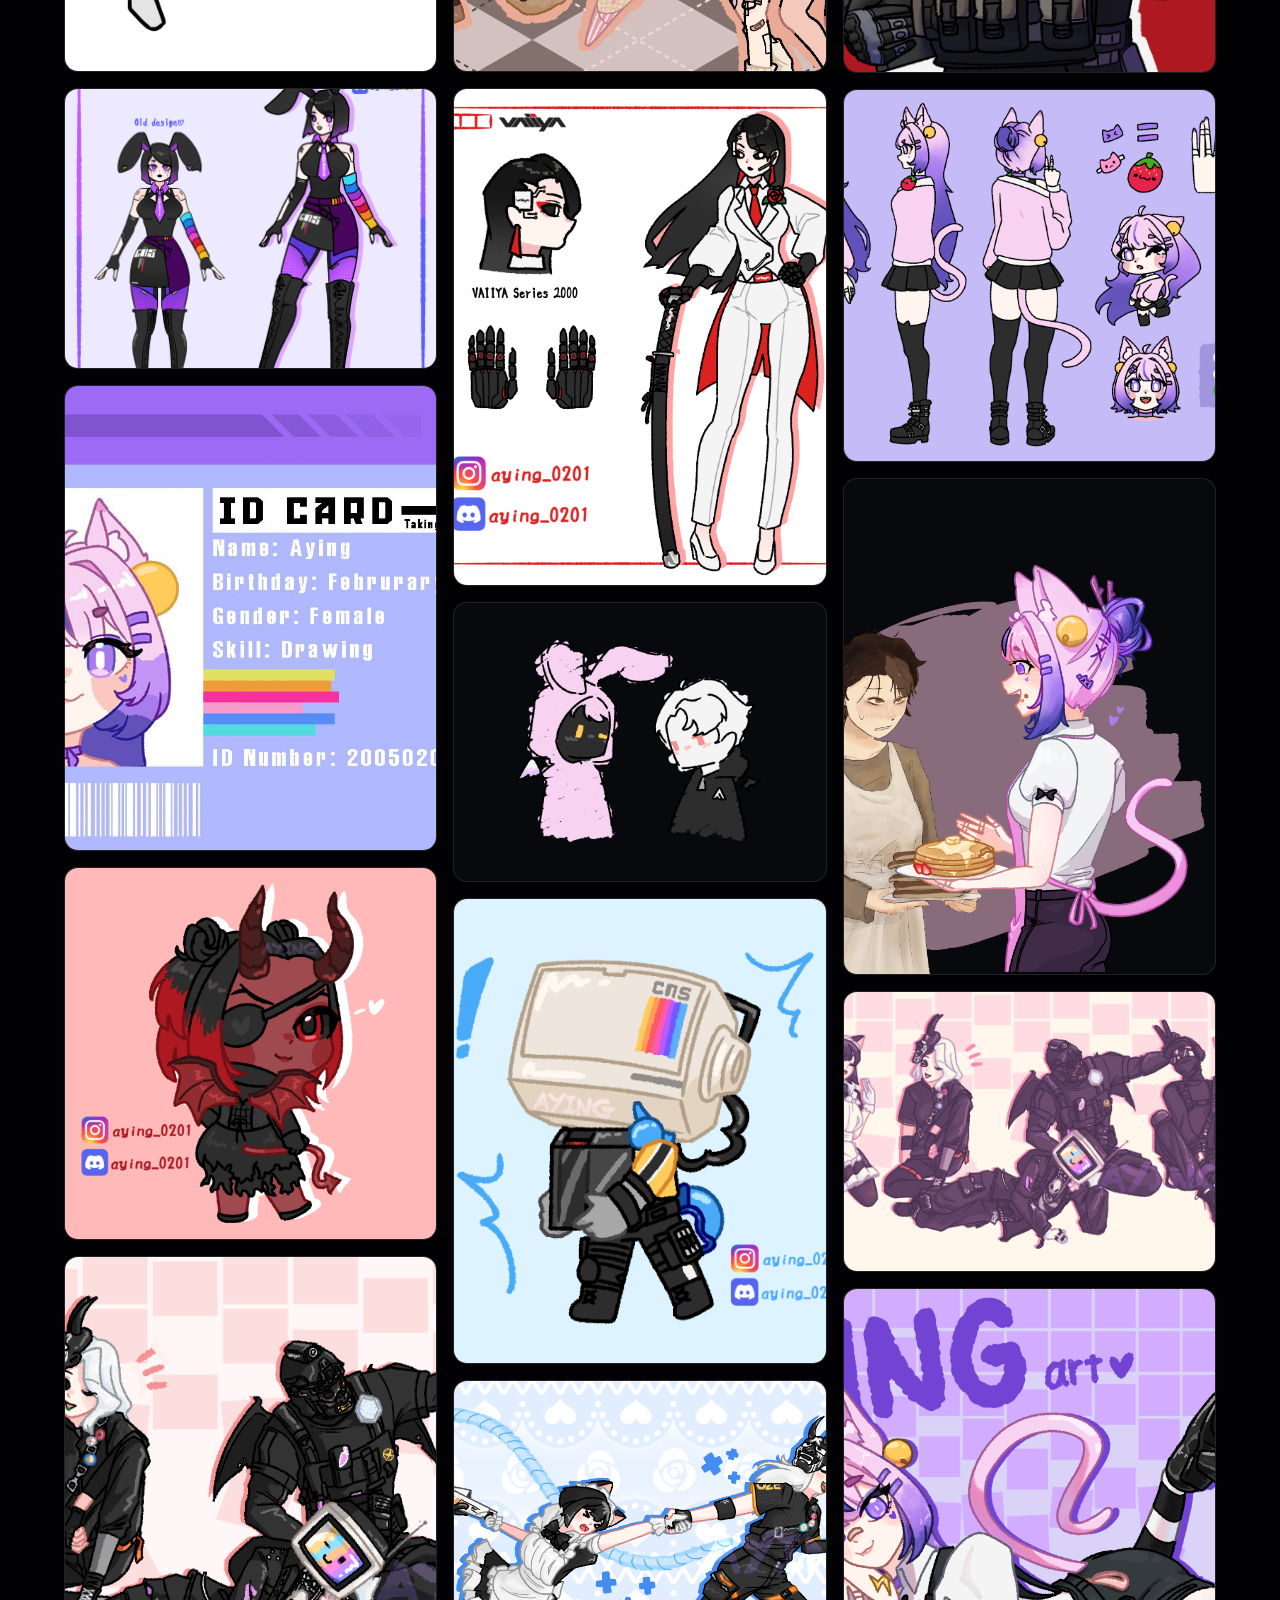
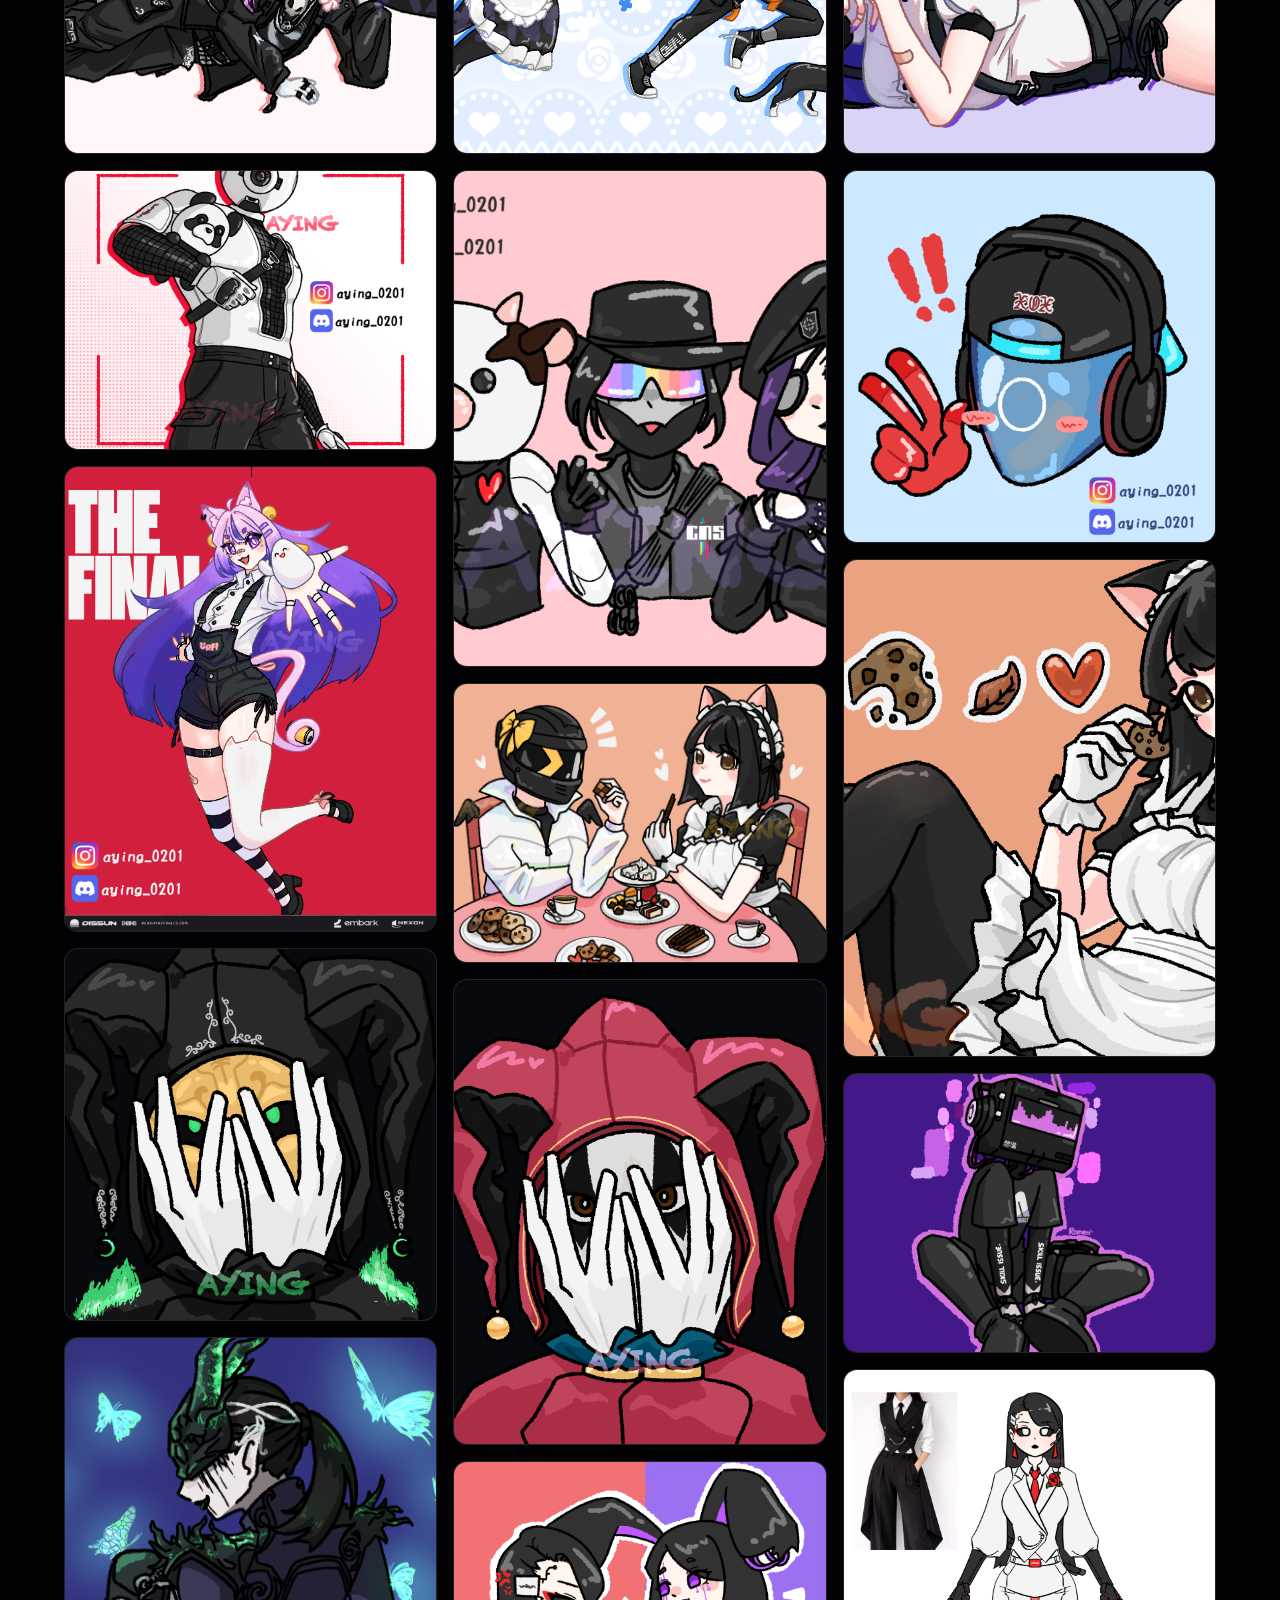
